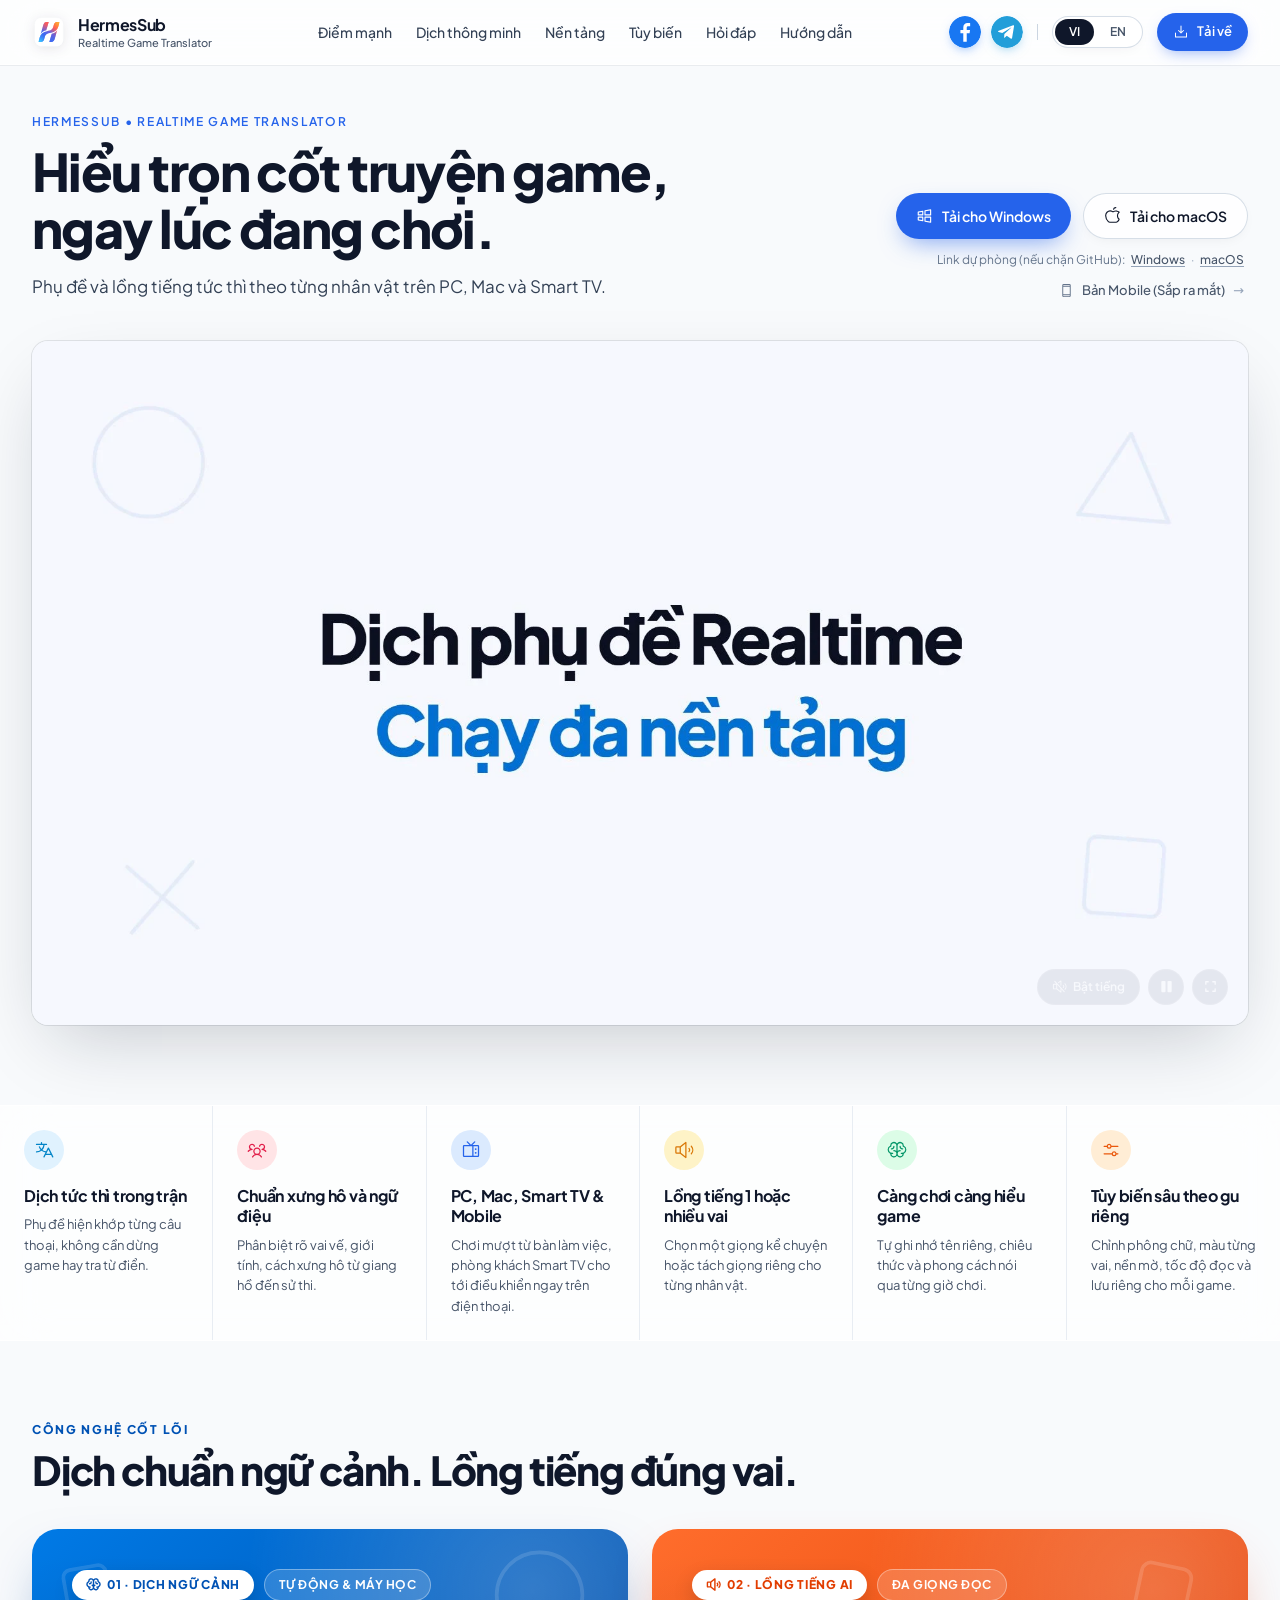
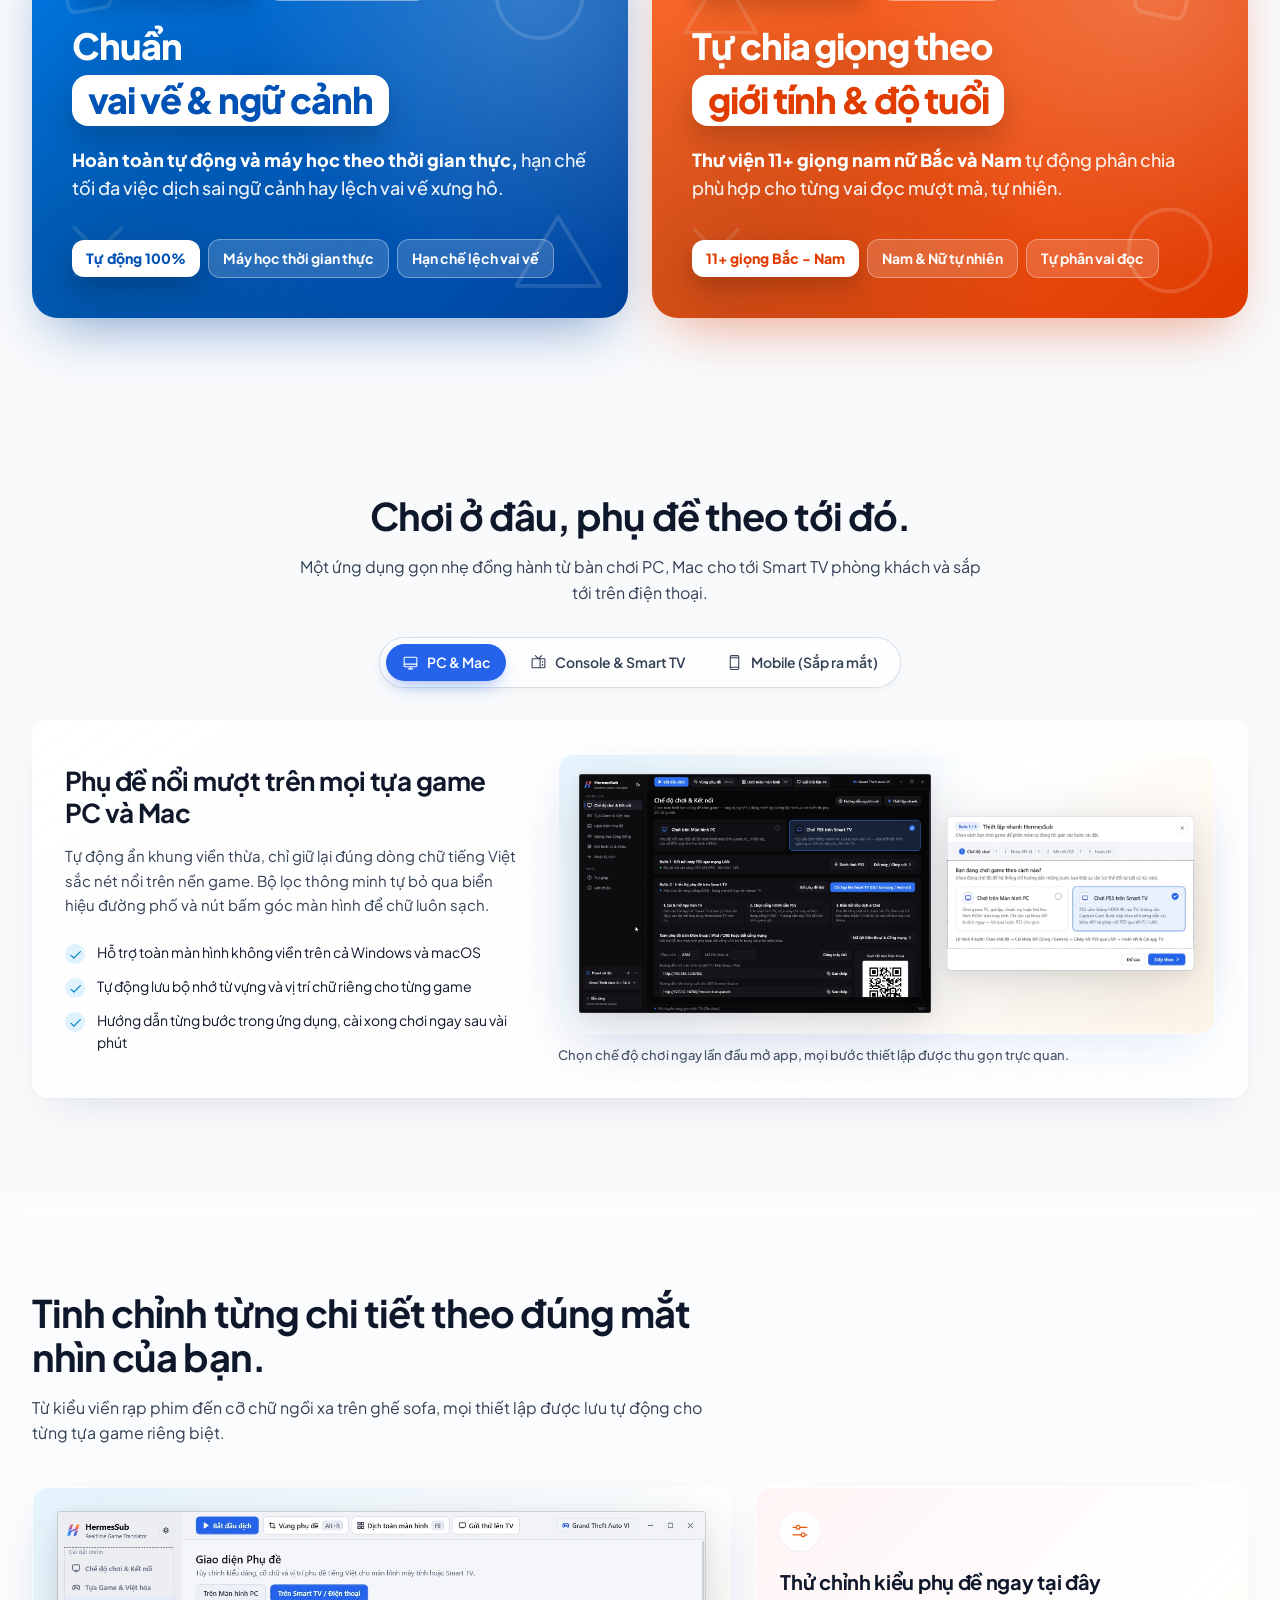
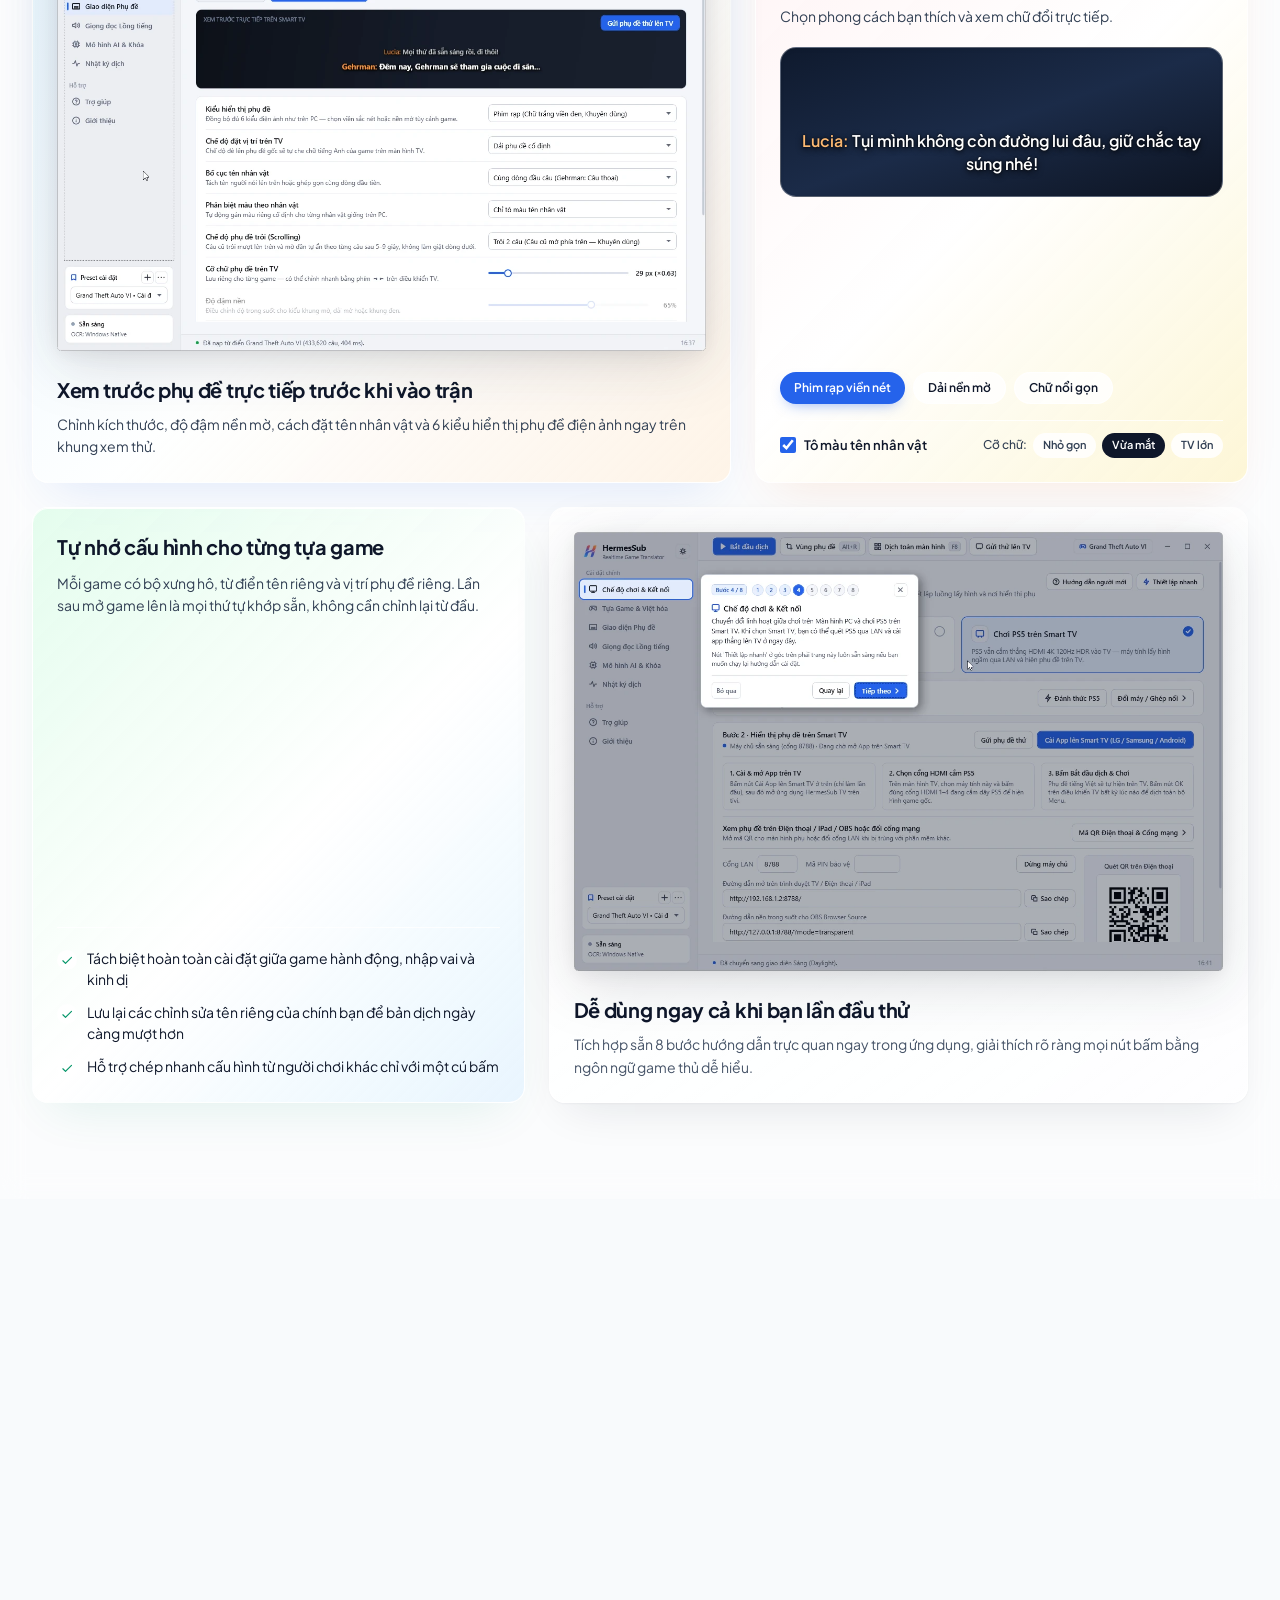
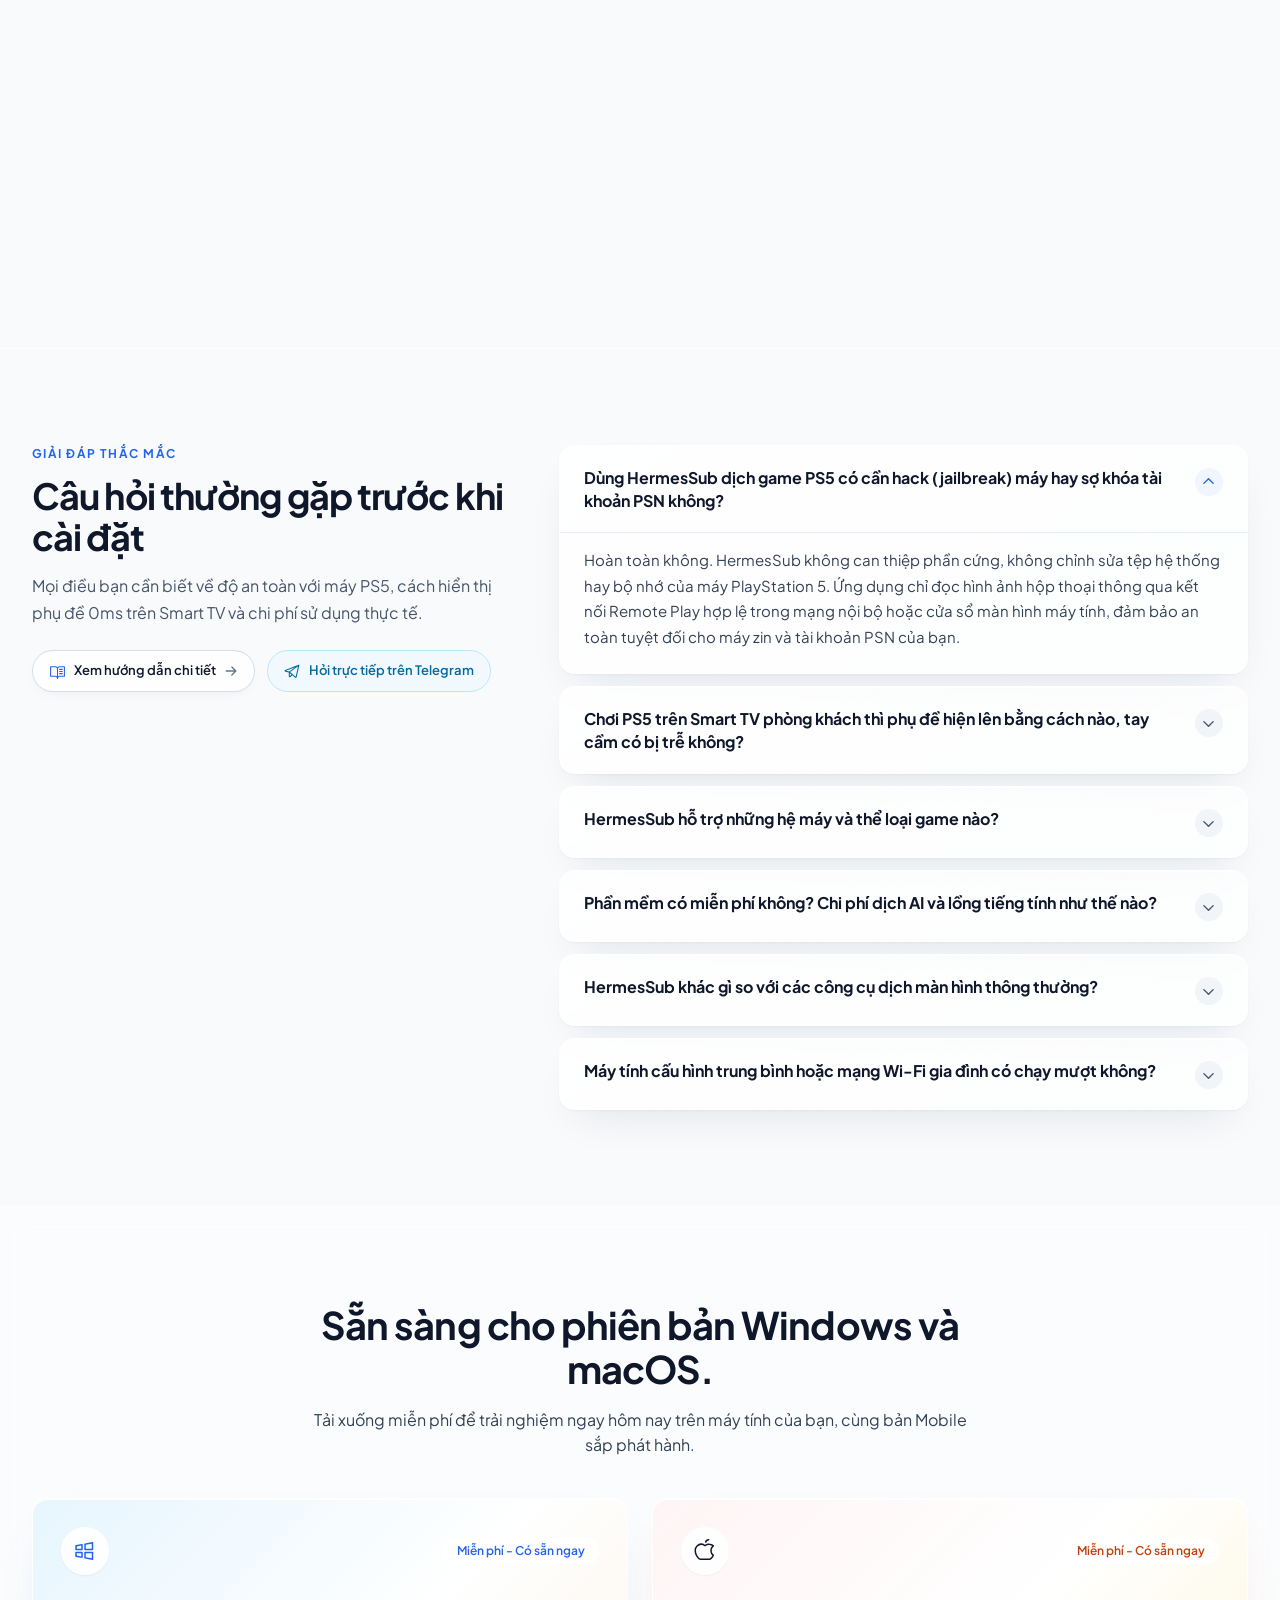
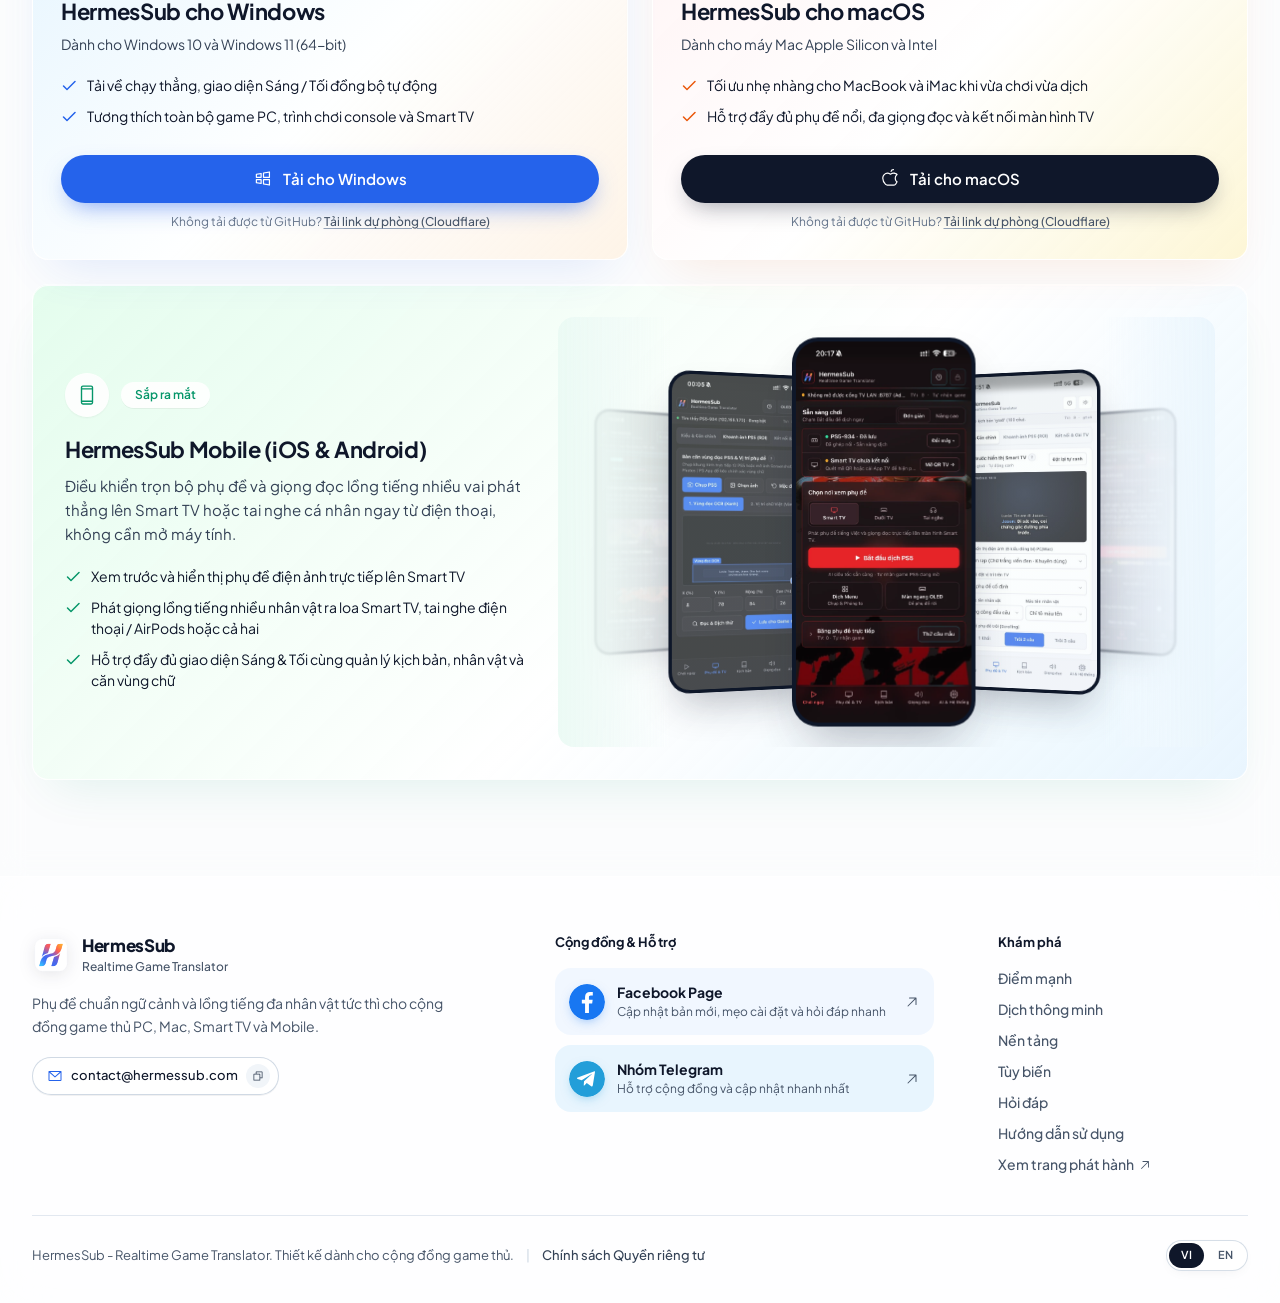
==== index.html @ ad9fbaac "style(ui): polish symmetric headline alignment and single-row pills on StoryVoiceSection" ====
<!doctype html>
<html lang="vi">
  <head>
    <meta charset="UTF-8" />
    <meta name="viewport" content="width=device-width, initial-scale=1.0" />
    <meta name="theme-color" content="#F6F8FC" />
    <link rel="icon" type="image/svg+xml" href="/images/hermessub-logo-light.svg" />
    <link rel="alternate icon" href="/favicon.ico" />
    <link rel="apple-touch-icon" href="/apple-touch-icon.png" />
    <!--seo-head-start-->
    <title>HermesSub: Phần mềm dịch game &amp; Việt hóa PS5, PC, TV tức thì</title>
    <meta name="description" content="Dịch phụ đề game thời gian thực chuẩn xưng hô nhân vật và lồng tiếng AI đa giọng đọc trên PC, Mac, PS5 (không cần hack) và Smart TV. Tải miễn phí." />
    <link rel="canonical" href="https://hermessub.com/" />
    <link rel="alternate" hreflang="vi" href="https://hermessub.com/" />
    <link rel="alternate" hreflang="en" href="https://hermessub.com/en/" />
    <link rel="alternate" hreflang="x-default" href="https://hermessub.com/en/" />
    <meta property="og:title" content="HermesSub - Dịch phụ đề &amp; lồng tiếng game thời gian thực" />
    <meta property="og:description" content="Hiểu trọn cốt truyện mọi tựa game ngay lúc đang chơi với phụ đề chuẩn ngữ cảnh và lồng tiếng đa nhân vật trên PC, Mac, PS5 và Smart TV." />
    <meta property="og:type" content="website" />
    <meta property="og:site_name" content="HermesSub" />
    <meta property="og:locale" content="vi_VN" />
    <meta property="og:locale:alternate" content="en_US" />
    <meta property="og:url" content="https://hermessub.com/" />
    <meta property="og:image" content="https://hermessub.com/images/app_icon_light.png" />
    <meta name="twitter:card" content="summary" />
    <meta name="twitter:title" content="HermesSub - Dịch phụ đề &amp; lồng tiếng game thời gian thực" />
    <meta name="twitter:description" content="Hiểu trọn cốt truyện mọi tựa game ngay lúc đang chơi với phụ đề chuẩn ngữ cảnh và lồng tiếng đa nhân vật trên PC, Mac, PS5 và Smart TV." />
    <meta name="twitter:image" content="https://hermessub.com/images/app_icon_light.png" />
    <script id="hermessub-jsonld" type="application/ld+json">{"@context":"https://schema.org","@graph":[{"@type":"Organization","@id":"https://hermessub.com/#organization","name":"HermesSub","url":"https://hermessub.com/","logo":{"@type":"ImageObject","url":"https://hermessub.com/images/app_icon_light.png","width":512,"height":512},"email":"contact@hermessub.com","sameAs":["https://github.com/HermesSub/hermessub.github.io","https://www.facebook.com/hermessub","https://t.me/hermessub_com"]},{"@type":"WebSite","@id":"https://hermessub.com/#website","url":"https://hermessub.com/","name":"HermesSub","alternateName":"HermesSub - Realtime Game Translator","inLanguage":["vi","en"],"publisher":{"@id":"https://hermessub.com/#organization"}},{"@type":"SoftwareApplication","@id":"https://hermessub.com/#software","name":"HermesSub","applicationCategory":"GameApplication","applicationSubCategory":"Real-Time Game Subtitle Translator & AI Voice Dubbing","operatingSystem":"Windows 10, Windows 11, macOS (Apple Silicon), Android TV, LG webOS, Samsung Tizen, iOS","softwareVersion":"1.0.4","inLanguage":"vi","url":"https://hermessub.com/","description":"Dịch phụ đề game thời gian thực chuẩn xưng hô nhân vật và lồng tiếng AI đa giọng đọc trên PC, Mac, PS5 (không cần hack) và Smart TV. Tải miễn phí.","downloadUrl":["https://github.com/HermesSub/hermessub.github.io/releases/download/v1.0.4/HermesSub-win-x64.zip","https://github.com/HermesSub/hermessub.github.io/releases/download/v1.0.4/HermesSub-osx-arm64.zip"],"screenshot":"https://hermessub.com/screenshots/subtitle-studio-light.webp","image":"https://hermessub.com/images/app_icon_light.png","offers":{"@type":"Offer","price":"0","priceCurrency":"USD"},"publisher":{"@id":"https://hermessub.com/#organization"}},{"@type":"VideoObject","@id":"https://hermessub.com/#promo-video","name":"HermesSub - Trình diễn dịch phụ đề và lồng tiếng game thời gian thực","description":"Xem HermesSub dịch phụ đề chuẩn xưng hô nhân vật và lồng tiếng trực tiếp ngay trong cảnh game trên PC, Mac, PS5 và Smart TV.","thumbnailUrl":["https://hermessub.com/videos/hermessub-promo-poster.webp"],"uploadDate":"2026-11-25T00:00:00+07:00","duration":"PT1M10S","contentUrl":"https://media.hermessub.com/Videos/hermessub-promo.mp4?v=2","embedUrl":"https://hermessub.com/","inLanguage":"vi","publisher":{"@id":"https://hermessub.com/#organization"}},{"@type":"FAQPage","@id":"https://hermessub.com/#faq","inLanguage":"vi","mainEntity":[{"@type":"Question","name":"Dùng HermesSub dịch game PS5 có cần hack (jailbreak) máy hay sợ khóa tài khoản PSN không?","acceptedAnswer":{"@type":"Answer","text":"Hoàn toàn không. HermesSub không can thiệp phần cứng, không chỉnh sửa tệp hệ thống hay bộ nhớ của máy PlayStation 5. Ứng dụng chỉ đọc hình ảnh hộp thoại thông qua kết nối Remote Play hợp lệ trong mạng nội bộ hoặc cửa sổ màn hình máy tính, đảm bảo an toàn tuyệt đối cho máy zin và tài khoản PSN của bạn."}},{"@type":"Question","name":"Chơi PS5 trên Smart TV phòng khách thì phụ đề hiện lên bằng cách nào, tay cầm có bị trễ không?","acceptedAnswer":{"@type":"Answer","text":"Tay cầm DualSense vẫn kết nối trực tiếp vào máy PS5 ở tài khoản PSN chính và xuất hình qua cáp HDMI gốc nên độ trễ điều khiển là 0ms. HermesSub chạy ngầm qua một tài khoản PSN phụ để đọc thoại, sau đó đẩy lớp phụ đề tiếng Việt sắc nét nổi trực tiếp lên Smart TV (hỗ trợ LG webOS, Samsung Tizen và Android TV)."}},{"@type":"Question","name":"HermesSub hỗ trợ những hệ máy và thể loại game nào?","acceptedAnswer":{"@type":"Answer","text":"Ứng dụng hoạt động trên PC Windows 10/11, macOS (Apple Silicon), máy chơi game cầm tay chạy Windows và PlayStation 5 (qua Remote Play, chiaki-ng hoặc Capture Card), xuất phụ đề ngay trên màn hình máy tính hoặc Smart TV. Bạn có thể dịch mọi tựa game cốt truyện, nhập vai, phiêu lưu tiếng Anh, Nhật, Trung, Hàn sang tiếng Việt theo thời gian thực."}},{"@type":"Question","name":"Phần mềm có miễn phí không? Chi phí dịch AI và lồng tiếng tính như thế nào?","acceptedAnswer":{"@type":"Answer","text":"Bạn tải và sử dụng HermesSub hoàn toàn miễn phí. Các gói từ điển cộng đồng có sẵn và giọng đọc ngoại tuyến chạy ngay trên máy không tốn bất kỳ chi phí nào. Khi cần dịch câu thoại mới trực tuyến, bạn có thể chọn Google Dịch miễn phí hoặc tự gắn API key cá nhân (Gemini, DeepSeek, Groq, OpenAI) với chi phí thực dùng rất thấp và tự chủ hoàn toàn."}},{"@type":"Question","name":"HermesSub khác gì so với các công cụ dịch màn hình thông thường?","acceptedAnswer":{"@type":"Answer","text":"Các công cụ OCR phổ thông dịch rời rạc từng câu khiến lời thoại loạn xưng hô (lúc tôi-bạn, lúc anh-em) và sai lệch thuật ngữ game. HermesSub ghi nhớ mạch truyện, tự động khóa đúng vai vế xưng hô giữa từng cặp nhân vật, tích lũy từ điển riêng theo tựa game và hỗ trợ lồng tiếng AI tách giọng riêng biệt cho từng nhân vật."}},{"@type":"Question","name":"Máy tính cấu hình trung bình hoặc mạng Wi-Fi gia đình có chạy mượt không?","acceptedAnswer":{"@type":"Answer","text":"HermesSub được tối ưu nhẹ tài nguyên để chạy song song mà không làm tụt FPS của game. Quá trình truyền hình ảnh nội bộ từ PS5 và đẩy phụ đề sang Smart TV diễn ra trực tiếp trong mạng Wi-Fi/LAN trong nhà, không vòng qua máy chủ trung gian nên phản hồi gần như tức thì."}}]}]}</script>
    <!--seo-head-end-->
    <script type="module" crossorigin src="/assets/index-DqMNCont.js"></script>
    <link rel="stylesheet" crossorigin href="/assets/index-CcNmAACl.css">
  </head>
  <body class="bg-[#F8FAFC] text-[#0F172A] antialiased selection:bg-[#2563EB]/15 selection:text-[#0F172A]">
    <div id="root"><link rel="preload" as="image" href="/images/hermessub-logo-light.svg"/><link rel="preload" as="image" href="/images/social-facebook.svg"/><link rel="preload" as="image" href="/images/social-telegram.svg"/><link rel="preload" as="image" href="/screenshots/theme-obsidian.webp"/><link rel="preload" as="image" href="/screenshots/mobile-play-akira.webp"/><link rel="preload" as="image" href="/screenshots/mobile-tv-subtitles.jpg"/><link rel="preload" as="image" href="/screenshots/mobile-scripts-gta6.webp"/><link rel="preload" as="image" href="/screenshots/mobile-tv-voice.jpg"/><link rel="preload" as="image" href="/screenshots/mobile-themes-cyberpunk.webp"/><link rel="preload" as="image" href="/screenshots/mobile-roi-dark.webp"/><div class="relative min-h-[100dvh] text-[#0F172A]"><div aria-hidden="true" class="pastel-ambient-canvas pointer-events-none fixed inset-0 -z-10"></div><header class="sticky top-0 z-40 border-b border-white/80 bg-white/75 shadow-[0_1px_0_rgba(15,23,42,0.06)] backdrop-blur-xl"><nav aria-label="Primary Navigation" class="mx-auto flex h-16 max-w-[1320px] items-center justify-between gap-2 px-4 sm:gap-4 md:px-8"><a href="#" class="flex shrink-0 items-center gap-2.5 rounded-2xl py-1 pr-1 transition-opacity hover:opacity-90 sm:gap-3 sm:pr-2"><img src="/images/hermessub-logo-light.svg" alt="HermesSub" width="32" height="32" class="h-8 w-8 shrink-0 object-contain drop-shadow-[0_2px_6px_rgba(15,23,42,0.1)] sm:h-[34px] sm:w-[34px]"/><div class="flex flex-col leading-none"><span class="text-[15px] font-bold tracking-[-0.02em] text-[#0F172A] sm:text-[16px]">HermesSub</span><span class="mt-1 hidden text-[11px] font-medium text-[#475569] sm:block">Realtime Game Translator</span></div></a><ul class="hidden items-center gap-5 xl:gap-6 lg:flex"><li><a href="#highlights" class="whitespace-nowrap text-[14px] font-medium text-[#334155] transition-colors hover:text-[#2563EB]">Điểm mạnh</a></li><li><a href="#intelligence" class="whitespace-nowrap text-[14px] font-medium text-[#334155] transition-colors hover:text-[#2563EB]">Dịch thông minh</a></li><li><a href="#platforms" class="whitespace-nowrap text-[14px] font-medium text-[#334155] transition-colors hover:text-[#2563EB]">Nền tảng</a></li><li><a href="#customize" class="whitespace-nowrap text-[14px] font-medium text-[#334155] transition-colors hover:text-[#2563EB]">Tùy biến</a></li><li><a href="#faq" class="whitespace-nowrap text-[14px] font-medium text-[#334155] transition-colors hover:text-[#2563EB]">Hỏi đáp</a></li><li><a href="/guides/" class="whitespace-nowrap text-[14px] transition-colors hover:text-[#2563EB] font-medium text-[#334155]">Hướng dẫn</a></li></ul><div class="flex shrink-0 items-center gap-3 sm:gap-3.5"><div class="flex items-center gap-2.5 sm:gap-2.5"><a href="https://www.facebook.com/hermessub" target="_blank" rel="noopener noreferrer" aria-label="Trang Facebook HermesSub" title="Facebook Page" class="inline-flex h-7 w-7 items-center justify-center rounded-full shadow-[0_4px_12px_-4px_rgba(24,119,242,0.55)] transition-transform hover:scale-108 active:scale-95 sm:h-8 sm:w-8"><img src="/images/social-facebook.svg" alt="Facebook" width="32" height="32" class="h-7 w-7 rounded-full sm:h-8 sm:w-8"/></a><a href="https://t.me/hermessub_com" target="_blank" rel="noopener noreferrer" aria-label="Cộng đồng Telegram HermesSub" title="Nhóm Telegram" class="inline-flex h-7 w-7 items-center justify-center rounded-full shadow-[0_4px_12px_-4px_rgba(34,158,217,0.55)] transition-transform hover:scale-108 active:scale-95 sm:h-8 sm:w-8"><img src="/images/social-telegram.svg" alt="Telegram" width="32" height="32" class="h-7 w-7 rounded-full sm:h-8 sm:w-8"/></a></div><span aria-hidden="true" class="hidden h-4 w-px bg-[#CBD5E1] sm:inline-block"></span><div role="group" aria-label="Language switcher" class="glass-pill flex items-center gap-0.5 rounded-full p-0.5"><a href="/" hrefLang="vi" aria-current="true" class="rounded-full px-3 py-1 text-[11px] font-semibold transition-colors sm:px-3.5 sm:text-[12px] bg-[#0F172A] text-[#FFFFFF]">VI</a><a href="/en/" hrefLang="en" class="rounded-full px-3 py-1 text-[11px] font-semibold transition-colors sm:px-3.5 sm:text-[12px] text-[#475569] hover:text-[#0F172A]">EN</a></div><a href="#download" class="hidden min-h-[38px] items-center gap-2 whitespace-nowrap rounded-full bg-[#2563EB] px-4 py-2 text-[13px] font-semibold text-[#FFFFFF] shadow-[0_6px_16px_-6px_rgba(37,99,235,0.55)] transition-all hover:bg-[#1D4ED8] active:scale-[0.98] sm:inline-flex"><svg xmlns="http://www.w3.org/2000/svg" width="16" height="16" fill="currentColor" viewBox="0 0 256 256" aria-hidden="true"><path d="M224,144v64a8,8,0,0,1-8,8H40a8,8,0,0,1-8-8V144a8,8,0,0,1,16,0v56H208V144a8,8,0,0,1,16,0Zm-101.66,5.66a8,8,0,0,0,11.32,0l40-40a8,8,0,0,0-11.32-11.32L136,124.69V32a8,8,0,0,0-16,0v92.69L93.66,98.34a8,8,0,0,0-11.32,11.32Z"></path></svg><span>Tải về</span></a><button type="button" aria-label="Mở menu điều hướng" aria-expanded="false" class="glass-pill inline-flex h-8 w-8 items-center justify-center rounded-full text-[#0F172A] transition-colors hover:bg-white sm:h-9 sm:w-9 lg:hidden"><svg xmlns="http://www.w3.org/2000/svg" width="17" height="17" fill="currentColor" viewBox="0 0 256 256" aria-hidden="true"><path d="M224,128a8,8,0,0,1-8,8H40a8,8,0,0,1,0-16H216A8,8,0,0,1,224,128ZM40,72H216a8,8,0,0,0,0-16H40a8,8,0,0,0,0,16ZM216,184H40a8,8,0,0,0,0,16H216a8,8,0,0,0,0-16Z"></path></svg></button></div></nav></header><main id="main-content"><section class="pt-8 pb-14 md:pt-12 md:pb-20"><div class="mx-auto max-w-[1320px] px-5 md:px-8"><div class="grid grid-cols-1 items-end gap-7 lg:grid-cols-12"><div class="lg:col-span-6 xl:col-span-7"><p class="text-[12px] font-semibold tracking-[0.14em] text-[#2563EB] uppercase">HERMESSUB • REALTIME GAME TRANSLATOR</p><h1 class="mt-3 text-[28px] leading-[1.1] font-extrabold tracking-[-0.03em] text-[#0F172A] sm:text-[40px] lg:text-[46px] xl:text-[52px]">Hiểu trọn cốt truyện game,<br/>ngay lúc đang chơi.</h1><p class="mt-4 max-w-[54ch] text-[15px] leading-[1.6] text-[#334155] sm:text-[17px]">Phụ đề và lồng tiếng tức thì theo từng nhân vật trên PC, Mac và Smart TV.</p></div><div class="flex flex-col items-start gap-3 lg:col-span-6 lg:items-end xl:col-span-5"><div class="flex w-full flex-col gap-3 sm:w-auto sm:flex-row sm:flex-nowrap sm:items-center lg:justify-end"><a href="https://github.com/HermesSub/hermessub.github.io/releases/download/v1.0.4/HermesSub-win-x64.zip" target="_blank" rel="noopener noreferrer" class="inline-flex min-h-[46px] items-center justify-center gap-2 whitespace-nowrap rounded-full bg-[#2563EB] px-5 py-2.5 text-[14px] font-semibold text-[#FFFFFF] shadow-[0_10px_24px_-8px_rgba(37,99,235,0.58)] transition-all hover:bg-[#1D4ED8] active:scale-[0.98]"><svg xmlns="http://www.w3.org/2000/svg" width="18" height="18" fill="currentColor" viewBox="0 0 256 256" aria-hidden="true"><path d="M208,136H128a8,8,0,0,0-8,8v57.45a8,8,0,0,0,6.57,7.88l80,14.54A7.61,7.61,0,0,0,208,224a8,8,0,0,0,8-8V144A8,8,0,0,0,208,136Zm-8,70.41-64-11.63V152h64ZM96,136H32a8,8,0,0,0-8,8v40a8,8,0,0,0,6.57,7.87l64,11.64a8.54,8.54,0,0,0,1.43.13,8,8,0,0,0,8-8V144A8,8,0,0,0,96,136Zm-8,50.05-48-8.73V152H88ZM213.13,33.86a8,8,0,0,0-6.56-1.73l-80,14.55A8,8,0,0,0,120,54.55V112a8,8,0,0,0,8,8h80a8,8,0,0,0,8-8V40A8,8,0,0,0,213.13,33.86ZM200,104H136V61.22l64-11.63ZM101.13,54.22a8,8,0,0,0-6.56-1.73l-64,11.64A8,8,0,0,0,24,72v40a8,8,0,0,0,8,8H96a8,8,0,0,0,8-8V60.36A8,8,0,0,0,101.13,54.22ZM88,104H40V78.68L88,70Z"></path></svg><span>Tải cho Windows</span></a><a href="https://github.com/HermesSub/hermessub.github.io/releases/download/v1.0.4/HermesSub-osx-arm64.zip" target="_blank" rel="noopener noreferrer" class="glass-pill inline-flex min-h-[46px] items-center justify-center gap-2 whitespace-nowrap rounded-full px-5 py-2.5 text-[14px] font-semibold text-[#0F172A] transition-all hover:bg-white active:scale-[0.98]"><svg xmlns="http://www.w3.org/2000/svg" width="18" height="18" fill="currentColor" viewBox="0 0 256 256" aria-hidden="true"><path d="M223.3,169.59a8.07,8.07,0,0,0-2.8-3.4C203.53,154.53,200,134.64,200,120c0-17.67,13.47-33.06,21.5-40.67a8,8,0,0,0,0-11.62C208.82,55.74,187.82,48,168,48a72.2,72.2,0,0,0-40,12.13,71.56,71.56,0,0,0-90.71,9.09A74.63,74.63,0,0,0,16,123.4a127.06,127.06,0,0,0,40.14,89.73A39.8,39.8,0,0,0,83.59,224h87.68a39.84,39.84,0,0,0,29.12-12.57,125,125,0,0,0,17.82-24.6C225.23,174,224.33,172,223.3,169.59Zm-34.63,30.94a23.76,23.76,0,0,1-17.4,7.47H83.59a23.82,23.82,0,0,1-16.44-6.51A111.14,111.14,0,0,1,32,123,58.5,58.5,0,0,1,48.65,80.47,54.81,54.81,0,0,1,88,64h.78A55.45,55.45,0,0,1,123,76.28a8,8,0,0,0,10,0A55.44,55.44,0,0,1,168,64a70.64,70.64,0,0,1,36,10.35c-13,14.52-20,30.47-20,45.65,0,23.77,7.64,42.73,22.18,55.3A105.82,105.82,0,0,1,188.67,200.53ZM128.23,30A40,40,0,0,1,167,0h1a8,8,0,0,1,0,16h-1a24,24,0,0,0-23.24,18,8,8,0,1,1-15.5-4Z"></path></svg><span>Tải cho macOS</span></a></div><p class="flex flex-wrap items-center gap-x-1.5 px-1 text-[12px] text-[#64748B] lg:justify-end"><span>Link dự phòng (nếu chặn GitHub):</span><a href="https://media.hermessub.com/Releases/v1.0.4/HermesSub-win-x64.zip" target="_blank" rel="noopener noreferrer" class="font-medium text-[#475569] underline decoration-[#94A3B8] underline-offset-2 transition-colors hover:text-[#2563EB] hover:decoration-[#2563EB]">Windows</a><span aria-hidden="true" class="text-[#94A3B8]">·</span><a href="https://media.hermessub.com/Releases/v1.0.4/HermesSub-osx-arm64.zip" target="_blank" rel="noopener noreferrer" class="font-medium text-[#475569] underline decoration-[#94A3B8] underline-offset-2 transition-colors hover:text-[#0F172A] hover:decoration-[#0F172A]">macOS</a></p><a href="#download" class="group inline-flex items-center gap-2 px-1 text-[13px] font-medium text-[#475569] transition-colors hover:text-[#2563EB]"><svg xmlns="http://www.w3.org/2000/svg" width="15" height="15" fill="currentColor" viewBox="0 0 256 256" class="text-[#64748B] transition-colors group-hover:text-[#2563EB]" aria-hidden="true"><path d="M176,16H80A24,24,0,0,0,56,40V216a24,24,0,0,0,24,24h96a24,24,0,0,0,24-24V40A24,24,0,0,0,176,16ZM72,64H184V192H72Zm8-32h96a8,8,0,0,1,8,8v8H72V40A8,8,0,0,1,80,32Zm96,192H80a8,8,0,0,1-8-8v-8H184v8A8,8,0,0,1,176,224Z"></path></svg><span>Bản Mobile (Sắp ra mắt)</span><span aria-hidden="true" class="text-[#94A3B8] transition-transform group-hover:translate-x-0.5 group-hover:text-[#2563EB]">→</span></a></div></div><div class="mt-8 aspect-video w-full md:mt-10"><div class="group relative h-full w-full overflow-hidden rounded-2xl bg-[#F6F8FC] shadow-[0_28px_72px_-20px_rgba(15,23,42,0.22)] ring-1 ring-[#0F172A]/10"><div class="relative flex h-full w-full items-center justify-center"><video poster="/videos/hermessub-promo-poster.webp" autoPlay="" loop="" muted="" playsInline="" preload="metadata" class="h-full w-full cursor-pointer bg-[#F6F8FC] object-cover"><source src="https://media.hermessub.com/Videos/hermessub-promo-av1.mp4" type="video/mp4; codecs=&quot;av01.0.08M.08, mp4a.40.2&quot;"/><source src="https://media.hermessub.com/Videos/hermessub-promo.mp4?v=2" type="video/mp4"/></video><div data-controls-visible="false" class="pointer-events-none absolute z-10 flex items-center transition-opacity duration-300 right-2 bottom-2 gap-1.5 sm:right-5 sm:bottom-5 sm:gap-2 opacity-30"><button type="button" aria-label="Bật tiếng" class="pointer-events-auto inline-flex h-7 w-7 sm:h-9 sm:w-auto items-center justify-center sm:gap-1.5 rounded-full border sm:px-3.5 text-[12px] font-semibold transition-all duration-300 active:scale-95 border-white/15 bg-[#0F172A]/24 text-[#FFFFFF]/90 backdrop-blur-[3px] hover:bg-[#0F172A]/72"><svg xmlns="http://www.w3.org/2000/svg" width="14" height="14" fill="currentColor" viewBox="0 0 256 256" class="sm:h-[15px] sm:w-[15px]" aria-hidden="true"><path d="M53.92,34.62A8,8,0,1,0,42.08,45.38L73.55,80H32A16,16,0,0,0,16,96v64a16,16,0,0,0,16,16H77.25l69.84,54.31A8,8,0,0,0,160,224V175.09l42.08,46.29a8,8,0,1,0,11.84-10.76ZM32,96H72v64H32ZM144,207.64,88,164.09V95.89l56,61.6Zm42-63.77a24,24,0,0,0,0-31.72,8,8,0,1,1,12-10.57,40,40,0,0,1,0,52.88,8,8,0,0,1-12-10.59Zm-80.16-76a8,8,0,0,1,1.4-11.23l39.85-31A8,8,0,0,1,160,32v74.83a8,8,0,0,1-16,0V48.36l-26.94,21A8,8,0,0,1,105.84,67.91ZM248,128a79.9,79.9,0,0,1-20.37,53.34,8,8,0,0,1-11.92-10.67,64,64,0,0,0,0-85.33,8,8,0,1,1,11.92-10.67A79.83,79.83,0,0,1,248,128Z"></path></svg><span class="hidden sm:inline">Bật tiếng</span></button><button type="button" aria-label="Tạm dừng" class="pointer-events-auto inline-flex h-7 w-7 sm:h-9 sm:w-9 items-center justify-center rounded-full border transition-all duration-300 active:scale-95 border-white/15 bg-[#0F172A]/24 text-[#FFFFFF]/90 backdrop-blur-[3px] hover:bg-[#0F172A]/72"><svg xmlns="http://www.w3.org/2000/svg" width="13" height="13" fill="currentColor" viewBox="0 0 256 256" class="sm:h-[15px] sm:w-[15px]" aria-hidden="true"><path d="M216,48V208a16,16,0,0,1-16,16H160a16,16,0,0,1-16-16V48a16,16,0,0,1,16-16h40A16,16,0,0,1,216,48ZM96,32H56A16,16,0,0,0,40,48V208a16,16,0,0,0,16,16H96a16,16,0,0,0,16-16V48A16,16,0,0,0,96,32Z"></path></svg></button><button type="button" aria-label="Toàn màn hình" class="pointer-events-auto inline-flex h-7 w-7 sm:h-9 sm:w-9 items-center justify-center rounded-full border transition-all duration-300 active:scale-95 border-white/15 bg-[#0F172A]/24 text-[#FFFFFF]/90 backdrop-blur-[3px] hover:bg-[#0F172A]/72"><svg xmlns="http://www.w3.org/2000/svg" width="14" height="14" fill="currentColor" viewBox="0 0 256 256" class="sm:h-[15px] sm:w-[15px]" aria-hidden="true"><path d="M220,48V88a12,12,0,0,1-24,0V60H168a12,12,0,0,1,0-24h40A12,12,0,0,1,220,48ZM88,196H60V168a12,12,0,0,0-24,0v40a12,12,0,0,0,12,12H88a12,12,0,0,0,0-24Zm120-40a12,12,0,0,0-12,12v28H168a12,12,0,0,0,0,24h40a12,12,0,0,0,12-12V168A12,12,0,0,0,208,156ZM88,36H48A12,12,0,0,0,36,48V88a12,12,0,0,0,24,0V60H88a12,12,0,0,0,0-24Z"></path></svg></button></div></div></div></div></div></section><section id="highlights" class="scroll-mt-20 border-y border-white/85 bg-white/70 backdrop-blur-xl"><div class="mx-auto max-w-[1320px]"><div class="grid grid-cols-1 divide-y divide-[#E2E8F0]/80 sm:grid-cols-2 sm:divide-x lg:grid-cols-6 lg:divide-y-0"><div class="p-5 transition-colors duration-200 md:p-6 hover:bg-[#E0F2FE]/35"><div class="inline-flex h-10 w-10 items-center justify-center rounded-full bg-[#E0F2FE] text-[#0284C7]"><svg xmlns="http://www.w3.org/2000/svg" width="20" height="20" fill="currentColor" viewBox="0 0 256 256" aria-hidden="true"><path d="M247.15,212.42l-56-112a8,8,0,0,0-14.31,0l-21.71,43.43A88,88,0,0,1,108,126.93,103.65,103.65,0,0,0,135.69,64H160a8,8,0,0,0,0-16H104V32a8,8,0,0,0-16,0V48H32a8,8,0,0,0,0,16h87.63A87.76,87.76,0,0,1,96,116.35a87.74,87.74,0,0,1-19-31,8,8,0,1,0-15.08,5.34A103.63,103.63,0,0,0,84,127a87.55,87.55,0,0,1-52,17,8,8,0,0,0,0,16,103.46,103.46,0,0,0,64-22.08,104.18,104.18,0,0,0,51.44,21.31l-26.6,53.19a8,8,0,0,0,14.31,7.16L148.94,192h70.11l13.79,27.58A8,8,0,0,0,240,224a8,8,0,0,0,7.15-11.58ZM156.94,176,184,121.89,211.05,176Z"></path></svg></div><h2 class="mt-4 text-[16px] leading-[1.3] font-bold tracking-[-0.015em] text-[#0F172A]">Dịch tức thì trong trận</h2><p class="mt-2 text-[13px] leading-[1.55] text-[#475569]">Phụ đề hiện khớp từng câu thoại, không cần dừng game hay tra từ điển.</p></div><div class="p-5 transition-colors duration-200 md:p-6 hover:bg-[#FFE4E6]/35"><div class="inline-flex h-10 w-10 items-center justify-center rounded-full bg-[#FFE4E6] text-[#E11D48]"><svg xmlns="http://www.w3.org/2000/svg" width="20" height="20" fill="currentColor" viewBox="0 0 256 256" aria-hidden="true"><path d="M244.8,150.4a8,8,0,0,1-11.2-1.6A51.6,51.6,0,0,0,192,128a8,8,0,0,1-7.37-4.89,8,8,0,0,1,0-6.22A8,8,0,0,1,192,112a24,24,0,1,0-23.24-30,8,8,0,1,1-15.5-4A40,40,0,1,1,219,117.51a67.94,67.94,0,0,1,27.43,21.68A8,8,0,0,1,244.8,150.4ZM190.92,212a8,8,0,1,1-13.84,8,57,57,0,0,0-98.16,0,8,8,0,1,1-13.84-8,72.06,72.06,0,0,1,33.74-29.92,48,48,0,1,1,58.36,0A72.06,72.06,0,0,1,190.92,212ZM128,176a32,32,0,1,0-32-32A32,32,0,0,0,128,176ZM72,120a8,8,0,0,0-8-8A24,24,0,1,1,87.24,82a8,8,0,1,0,15.5-4A40,40,0,1,0,37,117.51,67.94,67.94,0,0,0,9.6,139.19a8,8,0,1,0,12.8,9.61A51.6,51.6,0,0,1,64,128,8,8,0,0,0,72,120Z"></path></svg></div><h2 class="mt-4 text-[16px] leading-[1.3] font-bold tracking-[-0.015em] text-[#0F172A]">Chuẩn xưng hô và ngữ điệu</h2><p class="mt-2 text-[13px] leading-[1.55] text-[#475569]">Phân biệt rõ vai vế, giới tính, cách xưng hô từ giang hồ đến sử thi.</p></div><div class="p-5 transition-colors duration-200 md:p-6 hover:bg-[#DBEAFE]/35"><div class="inline-flex h-10 w-10 items-center justify-center rounded-full bg-[#DBEAFE] text-[#2563EB]"><svg xmlns="http://www.w3.org/2000/svg" width="20" height="20" fill="currentColor" viewBox="0 0 256 256" aria-hidden="true"><path d="M216,64H147.31l34.35-34.34a8,8,0,1,0-11.32-11.32L128,60.69,85.66,18.34A8,8,0,0,0,74.34,29.66L108.69,64H40A16,16,0,0,0,24,80V200a16,16,0,0,0,16,16H216a16,16,0,0,0,16-16V80A16,16,0,0,0,216,64ZM40,80H144V200H40ZM216,200H160V80h56V200Zm-16-84a12,12,0,1,1-12-12A12,12,0,0,1,200,116Zm0,48a12,12,0,1,1-12-12A12,12,0,0,1,200,164Z"></path></svg></div><h2 class="mt-4 text-[16px] leading-[1.3] font-bold tracking-[-0.015em] text-[#0F172A]">PC, Mac, Smart TV &amp; Mobile</h2><p class="mt-2 text-[13px] leading-[1.55] text-[#475569]">Chơi mượt từ bàn làm việc, phòng khách Smart TV cho tới điều khiển ngay trên điện thoại.</p></div><div class="p-5 transition-colors duration-200 md:p-6 hover:bg-[#FEF3C7]/40"><div class="inline-flex h-10 w-10 items-center justify-center rounded-full bg-[#FEF3C7] text-[#D97706]"><svg xmlns="http://www.w3.org/2000/svg" width="20" height="20" fill="currentColor" viewBox="0 0 256 256" aria-hidden="true"><path d="M155.51,24.81a8,8,0,0,0-8.42.88L77.25,80H32A16,16,0,0,0,16,96v64a16,16,0,0,0,16,16H77.25l69.84,54.31A8,8,0,0,0,160,224V32A8,8,0,0,0,155.51,24.81ZM32,96H72v64H32ZM144,207.64,88,164.09V91.91l56-43.55Zm54-106.08a40,40,0,0,1,0,52.88,8,8,0,0,1-12-10.58,24,24,0,0,0,0-31.72,8,8,0,0,1,12-10.58ZM248,128a79.9,79.9,0,0,1-20.37,53.34,8,8,0,0,1-11.92-10.67,64,64,0,0,0,0-85.33,8,8,0,1,1,11.92-10.67A79.83,79.83,0,0,1,248,128Z"></path></svg></div><h2 class="mt-4 text-[16px] leading-[1.3] font-bold tracking-[-0.015em] text-[#0F172A]">Lồng tiếng 1 hoặc nhiều vai</h2><p class="mt-2 text-[13px] leading-[1.55] text-[#475569]">Chọn một giọng kể chuyện hoặc tách giọng riêng cho từng nhân vật.</p></div><div class="p-5 transition-colors duration-200 md:p-6 hover:bg-[#DCFCE7]/35"><div class="inline-flex h-10 w-10 items-center justify-center rounded-full bg-[#DCFCE7] text-[#059669]"><svg xmlns="http://www.w3.org/2000/svg" width="20" height="20" fill="currentColor" viewBox="0 0 256 256" aria-hidden="true"><path d="M248,124a56.11,56.11,0,0,0-32-50.61V72a48,48,0,0,0-88-26.49A48,48,0,0,0,40,72v1.39a56,56,0,0,0,0,101.2V176a48,48,0,0,0,88,26.49A48,48,0,0,0,216,176v-1.41A56.09,56.09,0,0,0,248,124ZM88,208a32,32,0,0,1-31.81-28.56A55.87,55.87,0,0,0,64,180h8a8,8,0,0,0,0-16H64A40,40,0,0,1,50.67,86.27,8,8,0,0,0,56,78.73V72a32,32,0,0,1,64,0v68.26A47.8,47.8,0,0,0,88,128a8,8,0,0,0,0,16,32,32,0,0,1,0,64Zm104-44h-8a8,8,0,0,0,0,16h8a55.87,55.87,0,0,0,7.81-.56A32,32,0,1,1,168,144a8,8,0,0,0,0-16,47.8,47.8,0,0,0-32,12.26V72a32,32,0,0,1,64,0v6.73a8,8,0,0,0,5.33,7.54A40,40,0,0,1,192,164Zm16-52a8,8,0,0,1-8,8h-4a36,36,0,0,1-36-36V80a8,8,0,0,1,16,0v4a20,20,0,0,0,20,20h4A8,8,0,0,1,208,112ZM60,120H56a8,8,0,0,1,0-16h4A20,20,0,0,0,80,84V80a8,8,0,0,1,16,0v4A36,36,0,0,1,60,120Z"></path></svg></div><h2 class="mt-4 text-[16px] leading-[1.3] font-bold tracking-[-0.015em] text-[#0F172A]">Càng chơi càng hiểu game</h2><p class="mt-2 text-[13px] leading-[1.55] text-[#475569]">Tự ghi nhớ tên riêng, chiêu thức và phong cách nói qua từng giờ chơi.</p></div><div class="p-5 transition-colors duration-200 md:p-6 hover:bg-[#FFEDD5]/40"><div class="inline-flex h-10 w-10 items-center justify-center rounded-full bg-[#FFEDD5] text-[#EA580C]"><svg xmlns="http://www.w3.org/2000/svg" width="20" height="20" fill="currentColor" viewBox="0 0 256 256" aria-hidden="true"><path d="M40,88H73a32,32,0,0,0,62,0h81a8,8,0,0,0,0-16H135a32,32,0,0,0-62,0H40a8,8,0,0,0,0,16Zm64-24A16,16,0,1,1,88,80,16,16,0,0,1,104,64ZM216,168H199a32,32,0,0,0-62,0H40a8,8,0,0,0,0,16h97a32,32,0,0,0,62,0h17a8,8,0,0,0,0-16Zm-48,24a16,16,0,1,1,16-16A16,16,0,0,1,168,192Z"></path></svg></div><h2 class="mt-4 text-[16px] leading-[1.3] font-bold tracking-[-0.015em] text-[#0F172A]">Tùy biến sâu theo gu riêng</h2><p class="mt-2 text-[13px] leading-[1.55] text-[#475569]">Chỉnh phông chữ, màu từng vai, nền mờ, tốc độ đọc và lưu riêng cho mỗi game.</p></div></div></div></section><section id="intelligence" class="scroll-mt-20 py-14 md:py-20"><div class="mx-auto max-w-[1320px] px-4 sm:px-5 md:px-8"><div class="" style="opacity:0;transform:translateY(18px)"><div class="max-w-[980px]"><p class="text-[12px] font-extrabold tracking-[0.14em] text-[#0052B4] uppercase">CÔNG NGHỆ CỐT LÕI</p><h2 class="mt-2 text-[28px] leading-[1.15] font-extrabold tracking-[-0.03em] text-[#0F172A] sm:text-[36px] md:text-[40px]">Dịch chuẩn ngữ cảnh. Lồng tiếng đúng vai.</h2></div></div><div class="mt-7 grid grid-cols-1 gap-5 md:mt-9 lg:grid-cols-2 lg:gap-6"><div class="h-full" style="opacity:0;transform:translateY(18px)"><article style="background:linear-gradient(135deg, #007AE6 0%, #00439C 100%);box-shadow:0 24px 56px -20px rgba(0, 67, 156, 0.52)" class="relative flex h-full flex-col justify-between overflow-hidden rounded-[26px] p-6 text-[#FFFFFF] sm:p-8 md:p-10"><svg aria-hidden="true" viewBox="0 0 640 420" fill="none" class="pointer-events-none absolute inset-0 h-full w-full opacity-[0.13]" preserveAspectRatio="xMidYMid slice"><circle cx="545" cy="72" r="46" stroke="#FFFFFF" stroke-width="4"></circle><polygon points="565,310 610,384 520,384" stroke="#FFFFFF" stroke-width="4" stroke-linejoin="round"></polygon><g stroke="#FFFFFF" stroke-width="4" stroke-linecap="round"><line x1="46" y1="322" x2="96" y2="372"></line><line x1="96" y1="322" x2="46" y2="372"></line></g><rect x="36" y="42" width="46" height="46" rx="8" transform="rotate(-10 59 65)" stroke="#FFFFFF" stroke-width="4"></rect></svg><div aria-hidden="true" style="background:radial-gradient(circle at 84% 16%, rgba(255,255,255,0.20) 0%, rgba(255,255,255,0) 48%), radial-gradient(circle at 12% 90%, rgba(0,0,0,0.16) 0%, rgba(0,0,0,0) 52%)" class="pointer-events-none absolute inset-0"></div><div class="relative z-10"><div class="flex flex-wrap items-center gap-2.5"><span style="color:#0052B4" class="inline-flex items-center gap-1.5 rounded-full bg-[#FFFFFF] px-3.5 py-1.5 text-[12px] font-extrabold tracking-[0.06em] uppercase shadow-[0_8px_20px_rgba(0,0,0,0.16)]"><svg xmlns="http://www.w3.org/2000/svg" width="15" height="15" fill="currentColor" viewBox="0 0 256 256" aria-hidden="true"><path d="M252,124a60.14,60.14,0,0,0-32-53.08,52,52,0,0,0-92-32.11A52,52,0,0,0,36,70.92a60,60,0,0,0,0,106.14,52,52,0,0,0,92,32.13,52,52,0,0,0,92-32.13A60.05,60.05,0,0,0,252,124ZM88,204a28,28,0,0,1-26.85-20.07c1,0,1.89.07,2.85.07h8a12,12,0,0,0,0-24H64A36,36,0,0,1,52,90.05a12,12,0,0,0,8-11.32V72a28,28,0,0,1,56,0v60.18a51.61,51.61,0,0,0-7.2-3.85,12,12,0,1,0-9.6,22A28,28,0,0,1,88,204Zm104-44h-8a12,12,0,0,0,0,24h8c1,0,1.9,0,2.85-.07a28,28,0,1,1-38-33.61,12,12,0,1,0-9.6-22,51.61,51.61,0,0,0-7.2,3.85V72a28,28,0,0,1,56,0v6.73a12,12,0,0,0,8,11.32,36,36,0,0,1-12,70Zm16-44a12,12,0,0,1-12,12,40,40,0,0,1-40-40V84a12,12,0,0,1,24,0v4a16,16,0,0,0,16,16A12,12,0,0,1,208,116ZM100,88a40,40,0,0,1-40,40,12,12,0,0,1,0-24A16,16,0,0,0,76,88V84a12,12,0,0,1,24,0Z"></path></svg><span>01 · DỊCH NGỮ CẢNH</span></span><span class="inline-flex items-center rounded-full border border-white/35 bg-white/16 px-3.5 py-1.5 text-[12px] font-bold tracking-[0.04em] text-[#FFFFFF] uppercase">TỰ ĐỘNG &amp; MÁY HỌC</span></div><h3 class="mt-6 text-[28px] leading-[1.18] font-extrabold tracking-[-0.03em] text-[#FFFFFF] [text-shadow:0_6px_22px_rgba(0,0,0,0.14)] sm:text-[34px] md:text-[36px]"><span class="block">Chuẩn</span><span style="color:#0052B4" class="mt-2 inline-block rounded-2xl bg-[#FFFFFF] px-4 py-1 text-shadow-none shadow-[0_12px_28px_rgba(0,0,0,0.18)]">vai vế &amp; ngữ cảnh</span></h3><p class="mt-5 max-w-[44ch] text-[16px] leading-[1.6] font-medium text-white/92 sm:text-[18px]"><strong class="font-extrabold text-[#FFFFFF]">Hoàn toàn tự động và máy học theo thời gian thực,</strong> <!-- -->hạn chế tối đa việc dịch sai ngữ cảnh hay lệch vai vế xưng hô.</p></div><ul class="relative z-10 mt-7 flex flex-wrap items-center gap-2 pt-2"><li style="color:#0052B4" class="rounded-xl bg-[#FFFFFF] px-3.5 py-2 text-[13px] font-extrabold shadow-[0_10px_24px_rgba(0,0,0,0.18)] sm:text-[14px]">Tự động 100%</li><li class="rounded-xl border border-white/35 bg-white/16 px-3.5 py-2 text-[13px] font-bold text-[#FFFFFF] sm:text-[14px]">Máy học thời gian thực</li><li class="rounded-xl border border-white/35 bg-white/16 px-3.5 py-2 text-[13px] font-bold text-[#FFFFFF] sm:text-[14px]">Hạn chế lệch vai vế</li></ul></article></div><div class="h-full" style="opacity:0;transform:translateY(18px)"><article style="background:linear-gradient(135deg, #FF6D2C 0%, #DF3A00 100%);box-shadow:0 24px 56px -20px rgba(223, 58, 0, 0.48)" class="relative flex h-full flex-col justify-between overflow-hidden rounded-[26px] p-6 text-[#FFFFFF] sm:p-8 md:p-10"><svg aria-hidden="true" viewBox="0 0 640 420" fill="none" class="pointer-events-none absolute inset-0 h-full w-full opacity-[0.14]" preserveAspectRatio="xMidYMid slice"><rect x="522" y="40" width="54" height="54" rx="10" transform="rotate(12 549 67)" stroke="#FFFFFF" stroke-width="4"></rect><circle cx="556" cy="346" r="44" stroke="#FFFFFF" stroke-width="4"></circle><polygon points="74,48 112,112 36,112" stroke="#FFFFFF" stroke-width="4" stroke-linejoin="round"></polygon><g stroke="#FFFFFF" stroke-width="4" stroke-linecap="round"><line x1="46" y1="324" x2="92" y2="370"></line><line x1="92" y1="324" x2="46" y2="370"></line></g></svg><div aria-hidden="true" style="background:radial-gradient(circle at 84% 16%, rgba(255,255,255,0.20) 0%, rgba(255,255,255,0) 48%), radial-gradient(circle at 12% 90%, rgba(0,0,0,0.16) 0%, rgba(0,0,0,0) 52%)" class="pointer-events-none absolute inset-0"></div><div class="relative z-10"><div class="flex flex-wrap items-center gap-2.5"><span style="color:#E23D00" class="inline-flex items-center gap-1.5 rounded-full bg-[#FFFFFF] px-3.5 py-1.5 text-[12px] font-extrabold tracking-[0.06em] uppercase shadow-[0_8px_20px_rgba(0,0,0,0.16)]"><svg xmlns="http://www.w3.org/2000/svg" width="15" height="15" fill="currentColor" viewBox="0 0 256 256" aria-hidden="true"><path d="M157.27,21.22a12,12,0,0,0-12.64,1.31L75.88,76H32A20,20,0,0,0,12,96v64a20,20,0,0,0,20,20H75.88l68.75,53.47A12,12,0,0,0,164,224V32A12,12,0,0,0,157.27,21.22ZM36,100H68v56H36Zm104,99.46L92,162.13V93.87l48-37.33ZM212,128a44,44,0,0,1-11,29.11,12,12,0,1,1-18-15.88,20,20,0,0,0,0-26.43,12,12,0,0,1,18-15.86A43.94,43.94,0,0,1,212,128Zm40,0a83.87,83.87,0,0,1-21.39,56,12,12,0,0,1-17.89-16,60,60,0,0,0,0-80,12,12,0,1,1,17.88-16A83.87,83.87,0,0,1,252,128Z"></path></svg><span>02 · LỒNG TIẾNG AI</span></span><span class="inline-flex items-center rounded-full border border-white/35 bg-white/16 px-3.5 py-1.5 text-[12px] font-bold tracking-[0.04em] text-[#FFFFFF] uppercase">ĐA GIỌNG ĐỌC</span></div><h3 class="mt-6 text-[28px] leading-[1.18] font-extrabold tracking-[-0.03em] text-[#FFFFFF] [text-shadow:0_6px_22px_rgba(0,0,0,0.14)] sm:text-[34px] md:text-[36px]"><span class="block">Tự chia giọng theo</span><span style="color:#E23D00" class="mt-2 inline-block rounded-2xl bg-[#FFFFFF] px-4 py-1 text-shadow-none shadow-[0_12px_28px_rgba(0,0,0,0.18)]">giới tính &amp; độ tuổi</span></h3><p class="mt-5 max-w-[44ch] text-[16px] leading-[1.6] font-medium text-white/92 sm:text-[18px]"><strong class="font-extrabold text-[#FFFFFF]">Thư viện 11+ giọng nam nữ Bắc và Nam</strong> <!-- -->tự động phân chia phù hợp cho từng vai đọc mượt mà, tự nhiên.</p></div><ul class="relative z-10 mt-7 flex flex-wrap items-center gap-2 pt-2"><li style="color:#E23D00" class="rounded-xl bg-[#FFFFFF] px-3.5 py-2 text-[13px] font-extrabold shadow-[0_10px_24px_rgba(0,0,0,0.18)] sm:text-[14px]">11+ giọng Bắc - Nam</li><li class="rounded-xl border border-white/35 bg-white/16 px-3.5 py-2 text-[13px] font-bold text-[#FFFFFF] sm:text-[14px]">Nam &amp; Nữ tự nhiên</li><li class="rounded-xl border border-white/35 bg-white/16 px-3.5 py-2 text-[13px] font-bold text-[#FFFFFF] sm:text-[14px]">Tự phân vai đọc</li></ul></article></div></div></div></section><section id="platforms" class="scroll-mt-20 py-16 md:py-24"><div class="mx-auto max-w-[1320px] px-5 md:px-8"><div class="" style="opacity:0;transform:translateY(18px)"><div class="mx-auto max-w-[700px] text-center"><h2 class="text-[28px] leading-[1.15] font-bold tracking-[-0.025em] text-[#0F172A] md:text-[38px]">Chơi ở đâu, phụ đề theo tới đó.</h2><p class="mt-4 text-[16px] leading-[1.6] text-[#334155]">Một ứng dụng gọn nhẹ đồng hành từ bàn chơi PC, Mac cho tới Smart TV phòng khách và sắp tới trên điện thoại.</p></div></div><div class="mt-8 flex justify-center"><div class="glass-pill inline-flex flex-wrap justify-center gap-2 rounded-full p-1.5"><button type="button" class="inline-flex items-center gap-2 rounded-full px-4 py-2 text-[14px] font-semibold whitespace-nowrap transition-all bg-[#2563EB] text-[#FFFFFF] shadow-[0_8px_18px_-6px_rgba(37,99,235,0.5)]"><svg xmlns="http://www.w3.org/2000/svg" width="17" height="17" fill="currentColor" viewBox="0 0 256 256" aria-hidden="true"><path d="M208,40H48A24,24,0,0,0,24,64V176a24,24,0,0,0,24,24h72v16H96a8,8,0,0,0,0,16h64a8,8,0,0,0,0-16H136V200h72a24,24,0,0,0,24-24V64A24,24,0,0,0,208,40ZM48,56H208a8,8,0,0,1,8,8v80H40V64A8,8,0,0,1,48,56ZM208,184H48a8,8,0,0,1-8-8V160H216v16A8,8,0,0,1,208,184Z"></path></svg><span>PC &amp; Mac</span></button><button type="button" class="inline-flex items-center gap-2 rounded-full px-4 py-2 text-[14px] font-semibold whitespace-nowrap transition-all text-[#334155] hover:bg-white/80 hover:text-[#0F172A]"><svg xmlns="http://www.w3.org/2000/svg" width="17" height="17" fill="currentColor" viewBox="0 0 256 256" aria-hidden="true"><path d="M216,64H147.31l34.35-34.34a8,8,0,1,0-11.32-11.32L128,60.69,85.66,18.34A8,8,0,0,0,74.34,29.66L108.69,64H40A16,16,0,0,0,24,80V200a16,16,0,0,0,16,16H216a16,16,0,0,0,16-16V80A16,16,0,0,0,216,64ZM40,80H144V200H40ZM216,200H160V80h56V200Zm-16-84a12,12,0,1,1-12-12A12,12,0,0,1,200,116Zm0,48a12,12,0,1,1-12-12A12,12,0,0,1,200,164Z"></path></svg><span>Console &amp; Smart TV</span></button><button type="button" class="inline-flex items-center gap-2 rounded-full px-4 py-2 text-[14px] font-semibold whitespace-nowrap transition-all text-[#334155] hover:bg-white/80 hover:text-[#0F172A]"><svg xmlns="http://www.w3.org/2000/svg" width="17" height="17" fill="currentColor" viewBox="0 0 256 256" aria-hidden="true"><path d="M176,16H80A24,24,0,0,0,56,40V216a24,24,0,0,0,24,24h96a24,24,0,0,0,24-24V40A24,24,0,0,0,176,16ZM72,64H184V192H72Zm8-32h96a8,8,0,0,1,8,8v8H72V40A8,8,0,0,1,80,32Zm96,192H80a8,8,0,0,1-8-8v-8H184v8A8,8,0,0,1,176,224Z"></path></svg><span>Mobile (Sắp ra mắt)</span></button></div></div><div class="glass-panel mt-8 rounded-2xl p-6 md:p-8"><div class="grid grid-cols-1 items-center gap-8 lg:grid-cols-12"><div class="lg:col-span-5"><h3 class="text-[22px] leading-[1.25] font-bold tracking-[-0.02em] text-[#0F172A] md:text-[26px]">Phụ đề nổi mượt trên mọi tựa game PC và Mac</h3><p class="mt-3.5 text-[15px] leading-[1.65] text-[#334155]">Tự động ẩn khung viền thừa, chỉ giữ lại đúng dòng chữ tiếng Việt sắc nét nổi trên nền game. Bộ lọc thông minh tự bỏ qua biển hiệu đường phố và nút bấm góc màn hình để chữ luôn sạch.</p><ul class="mt-6 space-y-3"><li class="flex items-start gap-3"><span class="mt-0.5 inline-flex h-5 w-5 shrink-0 items-center justify-center rounded-full bg-[#E0F2FE] text-[#0284C7]"><svg xmlns="http://www.w3.org/2000/svg" width="13" height="13" fill="currentColor" viewBox="0 0 256 256" aria-hidden="true"><path d="M232.49,80.49l-128,128a12,12,0,0,1-17,0l-56-56a12,12,0,1,1,17-17L96,183,215.51,63.51a12,12,0,0,1,17,17Z"></path></svg></span><span class="text-[14px] leading-[1.55] text-[#0F172A]">Hỗ trợ toàn màn hình không viền trên cả Windows và macOS</span></li><li class="flex items-start gap-3"><span class="mt-0.5 inline-flex h-5 w-5 shrink-0 items-center justify-center rounded-full bg-[#E0F2FE] text-[#0284C7]"><svg xmlns="http://www.w3.org/2000/svg" width="13" height="13" fill="currentColor" viewBox="0 0 256 256" aria-hidden="true"><path d="M232.49,80.49l-128,128a12,12,0,0,1-17,0l-56-56a12,12,0,1,1,17-17L96,183,215.51,63.51a12,12,0,0,1,17,17Z"></path></svg></span><span class="text-[14px] leading-[1.55] text-[#0F172A]">Tự động lưu bộ nhớ từ vựng và vị trí chữ riêng cho từng game</span></li><li class="flex items-start gap-3"><span class="mt-0.5 inline-flex h-5 w-5 shrink-0 items-center justify-center rounded-full bg-[#E0F2FE] text-[#0284C7]"><svg xmlns="http://www.w3.org/2000/svg" width="13" height="13" fill="currentColor" viewBox="0 0 256 256" aria-hidden="true"><path d="M232.49,80.49l-128,128a12,12,0,0,1-17,0l-56-56a12,12,0,1,1,17-17L96,183,215.51,63.51a12,12,0,0,1,17,17Z"></path></svg></span><span class="text-[14px] leading-[1.55] text-[#0F172A]">Hướng dẫn từng bước trong ứng dụng, cài xong chơi ngay sau vài phút</span></li></ul></div><div class="min-w-0 lg:col-span-7"><div class="glass-stage-sky rounded-2xl p-4 sm:p-5"><div class="grid grid-cols-1 items-center gap-4 sm:grid-cols-12"><div class="sm:col-span-7"><img src="/screenshots/play-modes-pc-dark.webp" alt="Giao diện chọn chế độ chơi trên màn hình PC trong HermesSub" loading="lazy" class="app-shot-float block w-full object-contain"/></div><div class="sm:col-span-5"><img src="/screenshots/quick-setup-wizard.webp?v=2" alt="Hướng dẫn thiết lập nhanh 4 bước trong HermesSub" loading="lazy" class="app-shot-float block w-full object-contain"/></div></div></div><p class="mt-3 text-[13px] font-medium text-[#475569]">Chọn chế độ chơi ngay lần đầu mở app, mọi bước thiết lập được thu gọn trực quan.</p></div></div></div></div></section><section id="customize" class="scroll-mt-20 border-t border-white/85 bg-white/45 py-16 backdrop-blur-md md:py-24"><div class="mx-auto max-w-[1320px] px-5 md:px-8"><div class="" style="opacity:0;transform:translateY(18px)"><div class="max-w-[700px]"><h2 class="text-[28px] leading-[1.15] font-bold tracking-[-0.025em] text-[#0F172A] md:text-[38px]">Tinh chỉnh từng chi tiết theo đúng mắt nhìn của bạn.</h2><p class="mt-4 text-[16px] leading-[1.6] text-[#334155]">Từ kiểu viền rạp phim đến cỡ chữ ngồi xa trên ghế sofa, mọi thiết lập được lưu tự động cho từng tựa game riêng biệt.</p></div></div><div class="mt-10 grid grid-cols-1 gap-6 lg:grid-cols-12"><div class="glass-stage-sky rounded-2xl p-6 lg:col-span-7"><img src="/screenshots/subtitle-studio-light.webp" alt="Giao diện tinh chỉnh phụ đề và xem trước trên Smart TV trong HermesSub" loading="lazy" class="app-shot-float block w-full object-contain"/><h3 class="mt-6 text-[20px] font-bold tracking-[-0.015em] text-[#0F172A]">Xem trước phụ đề trực tiếp trước khi vào trận</h3><p class="mt-2 text-[14px] leading-[1.6] text-[#334155]">Chỉnh kích thước, độ đậm nền mờ, cách đặt tên nhân vật và 6 kiểu hiển thị phụ đề điện ảnh ngay trên khung xem thử.</p></div><div class="glass-stage-warm flex flex-col justify-between rounded-2xl p-6 lg:col-span-5"><div><div class="inline-flex h-10 w-10 items-center justify-center rounded-full bg-white/90 text-[#EA580C] shadow-xs"><svg xmlns="http://www.w3.org/2000/svg" width="20" height="20" fill="currentColor" viewBox="0 0 256 256" aria-hidden="true"><path d="M40,88H73a32,32,0,0,0,62,0h81a8,8,0,0,0,0-16H135a32,32,0,0,0-62,0H40a8,8,0,0,0,0,16Zm64-24A16,16,0,1,1,88,80,16,16,0,0,1,104,64ZM216,168H199a32,32,0,0,0-62,0H40a8,8,0,0,0,0,16h97a32,32,0,0,0,62,0h17a8,8,0,0,0,0-16Zm-48,24a16,16,0,1,1,16-16A16,16,0,0,1,168,192Z"></path></svg></div><h3 class="mt-4 text-[20px] font-bold tracking-[-0.015em] text-[#0F172A]">Thử chỉnh kiểu phụ đề ngay tại đây</h3><p class="mt-2 text-[14px] leading-[1.6] text-[#334155]">Chọn phong cách bạn thích và xem chữ đổi trực tiếp.</p><div class="mt-5 flex min-h-[150px] flex-col justify-end rounded-2xl border border-white/30 bg-gradient-to-br from-[#0F1A2E] via-[#1B2B48] to-[#0D1422] p-5 shadow-inner"><div class="mx-auto w-full text-center"><div class="inline-block transition-all bg-transparent [text-shadow:0_2px_6px_rgba(0,0,0,0.95),0_0_2px_rgba(0,0,0,1)]"><p class="leading-[1.45] font-semibold text-[#FFFFFF] text-[16px]"><span class="text-[#FDBA74]">Lucia<!-- -->:<!-- --> </span>Tụi mình không còn đường lui đâu, giữ chắc tay súng nhé!</p></div></div></div></div><div class="mt-5 space-y-4"><div class="flex flex-wrap gap-2"><button type="button" class="rounded-full px-3.5 py-1.5 text-[12px] font-semibold transition-all bg-[#2563EB] text-[#FFFFFF] shadow-[0_6px_14px_-6px_rgba(37,99,235,0.5)]">Phim rạp viền nét</button><button type="button" class="rounded-full px-3.5 py-1.5 text-[12px] font-semibold transition-all border border-white/90 bg-white/80 text-[#0F172A] hover:bg-white">Dải nền mờ</button><button type="button" class="rounded-full px-3.5 py-1.5 text-[12px] font-semibold transition-all border border-white/90 bg-white/80 text-[#0F172A] hover:bg-white">Chữ nổi gọn</button></div><div class="flex flex-wrap items-center justify-between gap-3 border-t border-white/80 pt-3"><label class="inline-flex cursor-pointer items-center gap-2 text-[13px] font-semibold text-[#0F172A]"><input type="checkbox" class="h-4 w-4 rounded accent-[#2563EB]" checked=""/><span>Tô màu tên nhân vật</span></label><div class="flex items-center gap-1.5"><span class="text-[12px] font-medium text-[#334155]">Cỡ chữ:</span><button type="button" class="rounded-full px-2.5 py-1 text-[11px] font-semibold transition-colors bg-white/85 text-[#334155] hover:bg-white">Nhỏ gọn</button><button type="button" class="rounded-full px-2.5 py-1 text-[11px] font-semibold transition-colors bg-[#0F172A] text-[#FFFFFF]">Vừa mắt</button><button type="button" class="rounded-full px-2.5 py-1 text-[11px] font-semibold transition-colors bg-white/85 text-[#334155] hover:bg-white">TV lớn</button></div></div></div></div><div class="glass-stage-mint flex flex-col justify-between rounded-2xl p-6 lg:col-span-5"><div><h3 class="text-[20px] font-bold tracking-[-0.015em] text-[#0F172A]">Tự nhớ cấu hình cho từng tựa game</h3><p class="mt-2.5 text-[14px] leading-[1.6] text-[#334155]">Mỗi game có bộ xưng hô, từ điển tên riêng và vị trí phụ đề riêng. Lần sau mở game lên là mọi thứ tự khớp sẵn, không cần chỉnh lại từ đầu.</p></div><ul class="mt-6 space-y-3 border-t border-white/80 pt-5"><li class="flex items-start gap-2.5"><span class="mt-0.5 inline-flex h-5 w-5 shrink-0 items-center justify-center rounded-full bg-white/95 text-[#059669]"><svg xmlns="http://www.w3.org/2000/svg" width="12" height="12" fill="currentColor" viewBox="0 0 256 256" aria-hidden="true"><path d="M232.49,80.49l-128,128a12,12,0,0,1-17,0l-56-56a12,12,0,1,1,17-17L96,183,215.51,63.51a12,12,0,0,1,17,17Z"></path></svg></span><span class="text-[14px] leading-[1.5] text-[#0F172A]">Tách biệt hoàn toàn cài đặt giữa game hành động, nhập vai và kinh dị</span></li><li class="flex items-start gap-2.5"><span class="mt-0.5 inline-flex h-5 w-5 shrink-0 items-center justify-center rounded-full bg-white/95 text-[#059669]"><svg xmlns="http://www.w3.org/2000/svg" width="12" height="12" fill="currentColor" viewBox="0 0 256 256" aria-hidden="true"><path d="M232.49,80.49l-128,128a12,12,0,0,1-17,0l-56-56a12,12,0,1,1,17-17L96,183,215.51,63.51a12,12,0,0,1,17,17Z"></path></svg></span><span class="text-[14px] leading-[1.5] text-[#0F172A]">Lưu lại các chỉnh sửa tên riêng của chính bạn để bản dịch ngày càng mượt hơn</span></li><li class="flex items-start gap-2.5"><span class="mt-0.5 inline-flex h-5 w-5 shrink-0 items-center justify-center rounded-full bg-white/95 text-[#059669]"><svg xmlns="http://www.w3.org/2000/svg" width="12" height="12" fill="currentColor" viewBox="0 0 256 256" aria-hidden="true"><path d="M232.49,80.49l-128,128a12,12,0,0,1-17,0l-56-56a12,12,0,1,1,17-17L96,183,215.51,63.51a12,12,0,0,1,17,17Z"></path></svg></span><span class="text-[14px] leading-[1.5] text-[#0F172A]">Hỗ trợ chép nhanh cấu hình từ người chơi khác chỉ với một cú bấm</span></li></ul></div><div class="glass-panel rounded-2xl p-6 lg:col-span-7"><img src="/screenshots/guided-onboarding.webp" alt="Hướng dẫn nhanh từng bước bên trong ứng dụng HermesSub" loading="lazy" class="app-shot-float block w-full object-contain"/><h3 class="mt-6 text-[20px] font-bold tracking-[-0.015em] text-[#0F172A]">Dễ dùng ngay cả khi bạn lần đầu thử</h3><p class="mt-2 text-[14px] leading-[1.6] text-[#475569]">Tích hợp sẵn 8 bước hướng dẫn trực quan ngay trong ứng dụng, giải thích rõ ràng mọi nút bấm bằng ngôn ngữ game thủ dễ hiểu.</p></div></div></div></section><section id="themes" class="scroll-mt-20 py-16 md:py-24"><div class="mx-auto max-w-[1320px] px-5 md:px-8"><div class="" style="opacity:0;transform:translateY(18px)"><div class="glass-panel rounded-2xl p-6 md:p-8"><div class="grid grid-cols-1 items-center gap-8 lg:grid-cols-12"><div class="lg:col-span-5"><p class="text-[12px] font-semibold tracking-[0.14em] text-[#2563EB] uppercase">GIAO DIỆN &amp; CHỦ ĐỀ</p><h2 class="mt-2.5 text-[24px] leading-[1.2] font-bold tracking-[-0.02em] text-[#0F172A] md:text-[32px]">Đổi giao diện Sáng, Tối và chủ đề theo gu của bạn.</h2><p class="mt-3.5 text-[15px] leading-[1.65] text-[#334155]">Chuyển đổi tức thì giữa nền Sáng ban ngày, nền Tối dịu mắt ban đêm hoặc các bộ chủ đề thiết kế riêng mà không làm xáo trộn bố cục hay dữ liệu game.</p><ul class="mt-6 space-y-3"><li class="flex items-start gap-3"><span class="mt-0.5 inline-flex h-5 w-5 shrink-0 items-center justify-center rounded-full bg-[#E0F2FE] text-[#0284C7]"><svg xmlns="http://www.w3.org/2000/svg" width="13" height="13" fill="currentColor" viewBox="0 0 256 256" aria-hidden="true"><path d="M232.49,80.49l-128,128a12,12,0,0,1-17,0l-56-56a12,12,0,1,1,17-17L96,183,215.51,63.51a12,12,0,0,1,17,17Z"></path></svg></span><span class="text-[14px] leading-[1.55] text-[#0F172A]">Hỗ trợ đầy đủ chế độ Sáng rõ nét ban ngày và chế độ Tối dịu mắt khi chơi game buổi tối</span></li><li class="flex items-start gap-3"><span class="mt-0.5 inline-flex h-5 w-5 shrink-0 items-center justify-center rounded-full bg-[#E0F2FE] text-[#0284C7]"><svg xmlns="http://www.w3.org/2000/svg" width="13" height="13" fill="currentColor" viewBox="0 0 256 256" aria-hidden="true"><path d="M232.49,80.49l-128,128a12,12,0,0,1-17,0l-56-56a12,12,0,1,1,17-17L96,183,215.51,63.51a12,12,0,0,1,17,17Z"></path></svg></span><span class="text-[14px] leading-[1.55] text-[#0F172A]">Tích hợp sẵn các bộ chủ đề thiết kế riêng giúp làm mới toàn bộ không gian ứng dụng chỉ với một cú bấm</span></li><li class="flex items-start gap-3"><span class="mt-0.5 inline-flex h-5 w-5 shrink-0 items-center justify-center rounded-full bg-[#E0F2FE] text-[#0284C7]"><svg xmlns="http://www.w3.org/2000/svg" width="13" height="13" fill="currentColor" viewBox="0 0 256 256" aria-hidden="true"><path d="M232.49,80.49l-128,128a12,12,0,0,1-17,0l-56-56a12,12,0,1,1,17-17L96,183,215.51,63.51a12,12,0,0,1,17,17Z"></path></svg></span><span class="text-[14px] leading-[1.55] text-[#0F172A]">Nhiều bộ chủ đề giao diện mới sẽ tiếp tục được cập nhật dần theo thời gian</span></li></ul></div><div class="min-w-0 lg:col-span-7"><div class="glass-stage-sky rounded-2xl p-4 sm:p-5"><div class="relative aspect-[31/21] w-full"><div aria-hidden="false" class="absolute inset-0 flex items-center justify-center transition-opacity duration-700 ease-in-out z-10 opacity-100"><img src="/screenshots/theme-obsidian.webp" alt="Giao diện HermesSub chế độ nền Tối dịu mắt ban đêm" loading="eager" draggable="false" class="app-shot-float block max-h-full max-w-full rounded-xl object-contain"/></div><div aria-hidden="true" class="absolute inset-0 flex items-center justify-center transition-opacity duration-700 ease-in-out pointer-events-none z-0 opacity-0"><img src="/screenshots/theme-daylight.webp" alt="Giao diện HermesSub chế độ nền Sáng rõ nét ban ngày" loading="lazy" draggable="false" class="app-shot-float block max-h-full max-w-full rounded-xl object-contain"/></div><div aria-hidden="true" class="absolute inset-0 flex items-center justify-center transition-opacity duration-700 ease-in-out pointer-events-none z-0 opacity-0"><img src="/screenshots/theme-cyberdeck.webp?v=2" alt="Giao diện HermesSub với bộ chủ đề thiết kế riêng phong cách kỹ thuật" loading="lazy" draggable="false" class="app-shot-float block max-h-full max-w-full rounded-xl object-contain"/></div><div aria-hidden="true" class="absolute inset-0 flex items-center justify-center transition-opacity duration-700 ease-in-out pointer-events-none z-0 opacity-0"><img src="/screenshots/theme-gta6.webp" alt="Giao diện HermesSub với bộ chủ đề hình nền phong cách điện ảnh rực rỡ" loading="lazy" draggable="false" class="app-shot-float block max-h-full max-w-full rounded-xl object-contain"/></div><div aria-hidden="true" class="absolute inset-0 flex items-center justify-center transition-opacity duration-700 ease-in-out pointer-events-none z-0 opacity-0"><img src="/screenshots/theme-custom-5.webp" alt="Giao diện HermesSub với bộ chủ đề sắc đỏ đậm phong cách anime khoa học viễn tưởng" loading="lazy" draggable="false" class="app-shot-float block max-h-full max-w-full rounded-xl object-contain"/></div><div aria-hidden="true" class="absolute inset-0 flex items-center justify-center transition-opacity duration-700 ease-in-out pointer-events-none z-0 opacity-0"><img src="/screenshots/theme-custom-3.webp" alt="Giao diện HermesSub với bộ chủ đề sắc vàng lá thu dịu nhẹ" loading="lazy" draggable="false" class="app-shot-float block max-h-full max-w-full rounded-xl object-contain"/></div><div aria-hidden="true" class="absolute inset-0 flex items-center justify-center transition-opacity duration-700 ease-in-out pointer-events-none z-0 opacity-0"><img src="/screenshots/theme-custom-4.webp" alt="Giao diện HermesSub với bộ chủ đề tranh màu nước nghệ thuật truyền thống" loading="lazy" draggable="false" class="app-shot-float block max-h-full max-w-full rounded-xl object-contain"/></div></div></div><div class="mt-3 flex items-center justify-between gap-4"><p class="text-[13px] font-medium text-[#475569]">Minh họa thực tế khả năng đổi giao diện Sáng, Tối và các bộ chủ đề trên HermesSub.</p><div class="flex shrink-0 items-center gap-1.5" role="group" aria-label="GIAO DIỆN &amp; CHỦ ĐỀ"><button type="button" aria-label="Giao diện HermesSub chế độ nền Tối dịu mắt ban đêm" aria-current="true" class="h-2 rounded-full transition-all duration-300 w-5 bg-[#2563EB]"></button><button type="button" aria-label="Giao diện HermesSub chế độ nền Sáng rõ nét ban ngày" class="h-2 rounded-full transition-all duration-300 w-2 bg-[#CBD5E1] hover:bg-[#94A3B8]"></button><button type="button" aria-label="Giao diện HermesSub với bộ chủ đề thiết kế riêng phong cách kỹ thuật" class="h-2 rounded-full transition-all duration-300 w-2 bg-[#CBD5E1] hover:bg-[#94A3B8]"></button><button type="button" aria-label="Giao diện HermesSub với bộ chủ đề hình nền phong cách điện ảnh rực rỡ" class="h-2 rounded-full transition-all duration-300 w-2 bg-[#CBD5E1] hover:bg-[#94A3B8]"></button><button type="button" aria-label="Giao diện HermesSub với bộ chủ đề sắc đỏ đậm phong cách anime khoa học viễn tưởng" class="h-2 rounded-full transition-all duration-300 w-2 bg-[#CBD5E1] hover:bg-[#94A3B8]"></button><button type="button" aria-label="Giao diện HermesSub với bộ chủ đề sắc vàng lá thu dịu nhẹ" class="h-2 rounded-full transition-all duration-300 w-2 bg-[#CBD5E1] hover:bg-[#94A3B8]"></button><button type="button" aria-label="Giao diện HermesSub với bộ chủ đề tranh màu nước nghệ thuật truyền thống" class="h-2 rounded-full transition-all duration-300 w-2 bg-[#CBD5E1] hover:bg-[#94A3B8]"></button></div></div></div></div></div></div></div></section><section id="faq" aria-labelledby="faq-heading" class="scroll-mt-20 border-t border-white/85 py-16 md:py-24"><div class="mx-auto max-w-[1320px] px-5 md:px-8"><div class="grid grid-cols-1 items-start gap-10 lg:grid-cols-12 lg:gap-12"><div class="lg:col-span-5 lg:sticky lg:top-24"><div class="" style="opacity:0;transform:translateY(18px)"><p class="text-[12px] font-bold tracking-[0.12em] text-[#2563EB] uppercase">GIẢI ĐÁP THẮC MẮC</p><h2 id="faq-heading" class="mt-3 text-[28px] leading-[1.15] font-bold tracking-[-0.025em] text-[#0F172A] md:text-[36px]">Câu hỏi thường gặp trước khi cài đặt</h2><p class="mt-4 max-w-[44ch] text-[15px] leading-[1.65] text-[#475569] md:text-[16px]">Mọi điều bạn cần biết về độ an toàn với máy PS5, cách hiển thị phụ đề 0ms trên Smart TV và chi phí sử dụng thực tế.</p><div class="mt-6 flex flex-wrap items-center gap-3"><a href="/guides/" class="glass-pill inline-flex min-h-[42px] items-center gap-2 rounded-full px-4 py-2 text-[13px] font-semibold text-[#0F172A] transition-colors hover:bg-white hover:text-[#2563EB]"><svg xmlns="http://www.w3.org/2000/svg" width="17" height="17" fill="currentColor" viewBox="0 0 256 256" class="text-[#2563EB]" aria-hidden="true"><path d="M232,48H160a40,40,0,0,0-32,16A40,40,0,0,0,96,48H24a8,8,0,0,0-8,8V200a8,8,0,0,0,8,8H96a24,24,0,0,1,24,24,8,8,0,0,0,16,0,24,24,0,0,1,24-24h72a8,8,0,0,0,8-8V56A8,8,0,0,0,232,48ZM96,192H32V64H96a24,24,0,0,1,24,24V200A39.81,39.81,0,0,0,96,192Zm128,0H160a39.81,39.81,0,0,0-24,8V88a24,24,0,0,1,24-24h64ZM160,88h40a8,8,0,0,1,0,16H160a8,8,0,0,1,0-16Zm48,40a8,8,0,0,1-8,8H160a8,8,0,0,1,0-16h40A8,8,0,0,1,208,128Zm0,32a8,8,0,0,1-8,8H160a8,8,0,0,1,0-16h40A8,8,0,0,1,208,160Z"></path></svg><span>Xem hướng dẫn chi tiết</span><svg xmlns="http://www.w3.org/2000/svg" width="14" height="14" fill="currentColor" viewBox="0 0 256 256" class="text-[#64748B]" aria-hidden="true"><path d="M224.49,136.49l-72,72a12,12,0,0,1-17-17L187,140H40a12,12,0,0,1,0-24H187L135.51,64.48a12,12,0,0,1,17-17l72,72A12,12,0,0,1,224.49,136.49Z"></path></svg></a><a href="https://t.me/hermessub_com" target="_blank" rel="noopener noreferrer" class="inline-flex min-h-[42px] items-center gap-2 rounded-full border border-[#BAE6FD] bg-[#F0F9FF]/90 px-4 py-2 text-[13px] font-semibold text-[#0369A1] transition-colors hover:bg-[#E0F2FE]"><svg xmlns="http://www.w3.org/2000/svg" width="17" height="17" fill="currentColor" viewBox="0 0 256 256" aria-hidden="true"><path d="M228.88,26.19a9,9,0,0,0-9.16-1.57L17.06,103.93a14.22,14.22,0,0,0,2.43,27.21L72,141.45V200a15.92,15.92,0,0,0,10,14.83,15.91,15.91,0,0,0,17.51-3.73l25.32-26.26L165,220a15.88,15.88,0,0,0,10.51,4,16.3,16.3,0,0,0,5-.79,15.85,15.85,0,0,0,10.67-11.63L231.77,35A9,9,0,0,0,228.88,26.19Zm-61.14,36L78.15,126.35l-49.6-9.73ZM88,200V152.52l24.79,21.74Zm87.53,8L92.85,135.5l119-85.29Z"></path></svg><span>Hỏi trực tiếp trên Telegram</span></a></div></div></div><div class="space-y-3 lg:col-span-7"><details open="" class="faq-item glass-panel group rounded-2xl transition-colors open:border-[#BFDBFE]/90 open:bg-white/92"><summary class="flex cursor-pointer list-none items-start justify-between gap-4 px-5 py-4 text-left sm:px-6 sm:py-5 [&amp;::-webkit-details-marker]:hidden"><span class="text-[15px] leading-[1.45] font-bold text-[#0F172A] transition-colors group-hover:text-[#2563EB] sm:text-[16px]">Dùng HermesSub dịch game PS5 có cần hack (jailbreak) máy hay sợ khóa tài khoản PSN không?</span><span aria-hidden="true" class="mt-0.5 inline-flex h-7 w-7 shrink-0 items-center justify-center rounded-full bg-[#F1F5F9] text-[#475569] transition-all duration-200 group-open:rotate-180 group-open:bg-[#EFF6FF] group-open:text-[#2563EB]"><svg xmlns="http://www.w3.org/2000/svg" width="15" height="15" fill="currentColor" viewBox="0 0 256 256"><path d="M216.49,104.49l-80,80a12,12,0,0,1-17,0l-80-80a12,12,0,0,1,17-17L128,159l71.51-71.52a12,12,0,0,1,17,17Z"></path></svg></span></summary><div class="border-t border-[#E2E8F0]/80 px-5 pt-3.5 pb-5 sm:px-6 sm:pb-6"><p class="text-[14.5px] leading-[1.7] text-[#334155] sm:text-[15px]">Hoàn toàn không. HermesSub không can thiệp phần cứng, không chỉnh sửa tệp hệ thống hay bộ nhớ của máy PlayStation 5. Ứng dụng chỉ đọc hình ảnh hộp thoại thông qua kết nối Remote Play hợp lệ trong mạng nội bộ hoặc cửa sổ màn hình máy tính, đảm bảo an toàn tuyệt đối cho máy zin và tài khoản PSN của bạn.</p></div></details><details class="faq-item glass-panel group rounded-2xl transition-colors open:border-[#BFDBFE]/90 open:bg-white/92"><summary class="flex cursor-pointer list-none items-start justify-between gap-4 px-5 py-4 text-left sm:px-6 sm:py-5 [&amp;::-webkit-details-marker]:hidden"><span class="text-[15px] leading-[1.45] font-bold text-[#0F172A] transition-colors group-hover:text-[#2563EB] sm:text-[16px]">Chơi PS5 trên Smart TV phòng khách thì phụ đề hiện lên bằng cách nào, tay cầm có bị trễ không?</span><span aria-hidden="true" class="mt-0.5 inline-flex h-7 w-7 shrink-0 items-center justify-center rounded-full bg-[#F1F5F9] text-[#475569] transition-all duration-200 group-open:rotate-180 group-open:bg-[#EFF6FF] group-open:text-[#2563EB]"><svg xmlns="http://www.w3.org/2000/svg" width="15" height="15" fill="currentColor" viewBox="0 0 256 256"><path d="M216.49,104.49l-80,80a12,12,0,0,1-17,0l-80-80a12,12,0,0,1,17-17L128,159l71.51-71.52a12,12,0,0,1,17,17Z"></path></svg></span></summary><div class="border-t border-[#E2E8F0]/80 px-5 pt-3.5 pb-5 sm:px-6 sm:pb-6"><p class="text-[14.5px] leading-[1.7] text-[#334155] sm:text-[15px]">Tay cầm DualSense vẫn kết nối trực tiếp vào máy PS5 ở tài khoản PSN chính và xuất hình qua cáp HDMI gốc nên độ trễ điều khiển là 0ms. HermesSub chạy ngầm qua một tài khoản PSN phụ để đọc thoại, sau đó đẩy lớp phụ đề tiếng Việt sắc nét nổi trực tiếp lên Smart TV (hỗ trợ LG webOS, Samsung Tizen và Android TV).</p></div></details><details class="faq-item glass-panel group rounded-2xl transition-colors open:border-[#BFDBFE]/90 open:bg-white/92"><summary class="flex cursor-pointer list-none items-start justify-between gap-4 px-5 py-4 text-left sm:px-6 sm:py-5 [&amp;::-webkit-details-marker]:hidden"><span class="text-[15px] leading-[1.45] font-bold text-[#0F172A] transition-colors group-hover:text-[#2563EB] sm:text-[16px]">HermesSub hỗ trợ những hệ máy và thể loại game nào?</span><span aria-hidden="true" class="mt-0.5 inline-flex h-7 w-7 shrink-0 items-center justify-center rounded-full bg-[#F1F5F9] text-[#475569] transition-all duration-200 group-open:rotate-180 group-open:bg-[#EFF6FF] group-open:text-[#2563EB]"><svg xmlns="http://www.w3.org/2000/svg" width="15" height="15" fill="currentColor" viewBox="0 0 256 256"><path d="M216.49,104.49l-80,80a12,12,0,0,1-17,0l-80-80a12,12,0,0,1,17-17L128,159l71.51-71.52a12,12,0,0,1,17,17Z"></path></svg></span></summary><div class="border-t border-[#E2E8F0]/80 px-5 pt-3.5 pb-5 sm:px-6 sm:pb-6"><p class="text-[14.5px] leading-[1.7] text-[#334155] sm:text-[15px]">Ứng dụng hoạt động trên PC Windows 10/11, macOS (Apple Silicon), máy chơi game cầm tay chạy Windows và PlayStation 5 (qua Remote Play, chiaki-ng hoặc Capture Card), xuất phụ đề ngay trên màn hình máy tính hoặc Smart TV. Bạn có thể dịch mọi tựa game cốt truyện, nhập vai, phiêu lưu tiếng Anh, Nhật, Trung, Hàn sang tiếng Việt theo thời gian thực.</p></div></details><details class="faq-item glass-panel group rounded-2xl transition-colors open:border-[#BFDBFE]/90 open:bg-white/92"><summary class="flex cursor-pointer list-none items-start justify-between gap-4 px-5 py-4 text-left sm:px-6 sm:py-5 [&amp;::-webkit-details-marker]:hidden"><span class="text-[15px] leading-[1.45] font-bold text-[#0F172A] transition-colors group-hover:text-[#2563EB] sm:text-[16px]">Phần mềm có miễn phí không? Chi phí dịch AI và lồng tiếng tính như thế nào?</span><span aria-hidden="true" class="mt-0.5 inline-flex h-7 w-7 shrink-0 items-center justify-center rounded-full bg-[#F1F5F9] text-[#475569] transition-all duration-200 group-open:rotate-180 group-open:bg-[#EFF6FF] group-open:text-[#2563EB]"><svg xmlns="http://www.w3.org/2000/svg" width="15" height="15" fill="currentColor" viewBox="0 0 256 256"><path d="M216.49,104.49l-80,80a12,12,0,0,1-17,0l-80-80a12,12,0,0,1,17-17L128,159l71.51-71.52a12,12,0,0,1,17,17Z"></path></svg></span></summary><div class="border-t border-[#E2E8F0]/80 px-5 pt-3.5 pb-5 sm:px-6 sm:pb-6"><p class="text-[14.5px] leading-[1.7] text-[#334155] sm:text-[15px]">Bạn tải và sử dụng HermesSub hoàn toàn miễn phí. Các gói từ điển cộng đồng có sẵn và giọng đọc ngoại tuyến chạy ngay trên máy không tốn bất kỳ chi phí nào. Khi cần dịch câu thoại mới trực tuyến, bạn có thể chọn Google Dịch miễn phí hoặc tự gắn API key cá nhân (Gemini, DeepSeek, Groq, OpenAI) với chi phí thực dùng rất thấp và tự chủ hoàn toàn.</p></div></details><details class="faq-item glass-panel group rounded-2xl transition-colors open:border-[#BFDBFE]/90 open:bg-white/92"><summary class="flex cursor-pointer list-none items-start justify-between gap-4 px-5 py-4 text-left sm:px-6 sm:py-5 [&amp;::-webkit-details-marker]:hidden"><span class="text-[15px] leading-[1.45] font-bold text-[#0F172A] transition-colors group-hover:text-[#2563EB] sm:text-[16px]">HermesSub khác gì so với các công cụ dịch màn hình thông thường?</span><span aria-hidden="true" class="mt-0.5 inline-flex h-7 w-7 shrink-0 items-center justify-center rounded-full bg-[#F1F5F9] text-[#475569] transition-all duration-200 group-open:rotate-180 group-open:bg-[#EFF6FF] group-open:text-[#2563EB]"><svg xmlns="http://www.w3.org/2000/svg" width="15" height="15" fill="currentColor" viewBox="0 0 256 256"><path d="M216.49,104.49l-80,80a12,12,0,0,1-17,0l-80-80a12,12,0,0,1,17-17L128,159l71.51-71.52a12,12,0,0,1,17,17Z"></path></svg></span></summary><div class="border-t border-[#E2E8F0]/80 px-5 pt-3.5 pb-5 sm:px-6 sm:pb-6"><p class="text-[14.5px] leading-[1.7] text-[#334155] sm:text-[15px]">Các công cụ OCR phổ thông dịch rời rạc từng câu khiến lời thoại loạn xưng hô (lúc tôi-bạn, lúc anh-em) và sai lệch thuật ngữ game. HermesSub ghi nhớ mạch truyện, tự động khóa đúng vai vế xưng hô giữa từng cặp nhân vật, tích lũy từ điển riêng theo tựa game và hỗ trợ lồng tiếng AI tách giọng riêng biệt cho từng nhân vật.</p></div></details><details class="faq-item glass-panel group rounded-2xl transition-colors open:border-[#BFDBFE]/90 open:bg-white/92"><summary class="flex cursor-pointer list-none items-start justify-between gap-4 px-5 py-4 text-left sm:px-6 sm:py-5 [&amp;::-webkit-details-marker]:hidden"><span class="text-[15px] leading-[1.45] font-bold text-[#0F172A] transition-colors group-hover:text-[#2563EB] sm:text-[16px]">Máy tính cấu hình trung bình hoặc mạng Wi-Fi gia đình có chạy mượt không?</span><span aria-hidden="true" class="mt-0.5 inline-flex h-7 w-7 shrink-0 items-center justify-center rounded-full bg-[#F1F5F9] text-[#475569] transition-all duration-200 group-open:rotate-180 group-open:bg-[#EFF6FF] group-open:text-[#2563EB]"><svg xmlns="http://www.w3.org/2000/svg" width="15" height="15" fill="currentColor" viewBox="0 0 256 256"><path d="M216.49,104.49l-80,80a12,12,0,0,1-17,0l-80-80a12,12,0,0,1,17-17L128,159l71.51-71.52a12,12,0,0,1,17,17Z"></path></svg></span></summary><div class="border-t border-[#E2E8F0]/80 px-5 pt-3.5 pb-5 sm:px-6 sm:pb-6"><p class="text-[14.5px] leading-[1.7] text-[#334155] sm:text-[15px]">HermesSub được tối ưu nhẹ tài nguyên để chạy song song mà không làm tụt FPS của game. Quá trình truyền hình ảnh nội bộ từ PS5 và đẩy phụ đề sang Smart TV diễn ra trực tiếp trong mạng Wi-Fi/LAN trong nhà, không vòng qua máy chủ trung gian nên phản hồi gần như tức thì.</p></div></details></div></div></div></section><section id="download" class="scroll-mt-20 border-t border-white/85 bg-white/45 py-16 backdrop-blur-md md:py-24"><div class="mx-auto max-w-[1320px] px-5 md:px-8"><div class="" style="opacity:0;transform:translateY(18px)"><div class="mx-auto max-w-[680px] text-center"><h2 class="text-[28px] leading-[1.15] font-bold tracking-[-0.025em] text-[#0F172A] md:text-[38px]">Sẵn sàng cho phiên bản Windows và macOS.</h2><p class="mt-4 text-[16px] leading-[1.6] text-[#334155]">Tải xuống miễn phí để trải nghiệm ngay hôm nay trên máy tính của bạn, cùng bản Mobile sắp phát hành.</p></div></div><div class="mt-10 grid grid-cols-1 gap-6 md:grid-cols-2"><div class="glass-stage-sky flex flex-col justify-between rounded-2xl p-7"><div><div class="flex flex-wrap items-center justify-between gap-3"><div class="inline-flex h-12 w-12 items-center justify-center rounded-full bg-white/90 text-[#2563EB] shadow-xs"><svg xmlns="http://www.w3.org/2000/svg" width="24" height="24" fill="currentColor" viewBox="0 0 256 256" aria-hidden="true"><path d="M208,136H128a8,8,0,0,0-8,8v57.45a8,8,0,0,0,6.57,7.88l80,14.54A7.61,7.61,0,0,0,208,224a8,8,0,0,0,8-8V144A8,8,0,0,0,208,136Zm-8,70.41-64-11.63V152h64ZM96,136H32a8,8,0,0,0-8,8v40a8,8,0,0,0,6.57,7.87l64,11.64a8.54,8.54,0,0,0,1.43.13,8,8,0,0,0,8-8V144A8,8,0,0,0,96,136Zm-8,50.05-48-8.73V152H88ZM213.13,33.86a8,8,0,0,0-6.56-1.73l-80,14.55A8,8,0,0,0,120,54.55V112a8,8,0,0,0,8,8h80a8,8,0,0,0,8-8V40A8,8,0,0,0,213.13,33.86ZM200,104H136V61.22l64-11.63ZM101.13,54.22a8,8,0,0,0-6.56-1.73l-64,11.64A8,8,0,0,0,24,72v40a8,8,0,0,0,8,8H96a8,8,0,0,0,8-8V60.36A8,8,0,0,0,101.13,54.22ZM88,104H40V78.68L88,70Z"></path></svg></div><span class="rounded-full bg-white/90 px-3.5 py-1 text-[12px] font-semibold text-[#2563EB]">Miễn phí - Có sẵn ngay</span></div><h3 class="mt-5 text-[22px] font-bold tracking-[-0.015em] text-[#0F172A]">HermesSub cho Windows</h3><p class="mt-1.5 text-[14px] text-[#334155]">Dành cho Windows 10 và Windows 11 (64-bit)</p><ul class="mt-5 space-y-2.5"><li class="flex items-start gap-2.5"><svg xmlns="http://www.w3.org/2000/svg" width="16" height="16" fill="currentColor" viewBox="0 0 256 256" class="mt-0.5 shrink-0 text-[#2563EB]" aria-hidden="true"><path d="M232.49,80.49l-128,128a12,12,0,0,1-17,0l-56-56a12,12,0,1,1,17-17L96,183,215.51,63.51a12,12,0,0,1,17,17Z"></path></svg><span class="text-[14px] leading-[1.5] text-[#0F172A]">Tải về chạy thẳng, giao diện Sáng / Tối đồng bộ tự động</span></li><li class="flex items-start gap-2.5"><svg xmlns="http://www.w3.org/2000/svg" width="16" height="16" fill="currentColor" viewBox="0 0 256 256" class="mt-0.5 shrink-0 text-[#2563EB]" aria-hidden="true"><path d="M232.49,80.49l-128,128a12,12,0,0,1-17,0l-56-56a12,12,0,1,1,17-17L96,183,215.51,63.51a12,12,0,0,1,17,17Z"></path></svg><span class="text-[14px] leading-[1.5] text-[#0F172A]">Tương thích toàn bộ game PC, trình chơi console và Smart TV</span></li></ul></div><div class="mt-7"><a href="https://github.com/HermesSub/hermessub.github.io/releases/download/v1.0.4/HermesSub-win-x64.zip" target="_blank" rel="noopener noreferrer" class="inline-flex min-h-[48px] w-full items-center justify-center gap-2.5 whitespace-nowrap rounded-full bg-[#2563EB] px-6 py-3 text-[15px] font-semibold text-[#FFFFFF] shadow-[0_10px_24px_-8px_rgba(37,99,235,0.58)] transition-all hover:bg-[#1D4ED8] active:scale-[0.98]"><svg xmlns="http://www.w3.org/2000/svg" width="19" height="19" fill="currentColor" viewBox="0 0 256 256" aria-hidden="true"><path d="M208,136H128a8,8,0,0,0-8,8v57.45a8,8,0,0,0,6.57,7.88l80,14.54A7.61,7.61,0,0,0,208,224a8,8,0,0,0,8-8V144A8,8,0,0,0,208,136Zm-8,70.41-64-11.63V152h64ZM96,136H32a8,8,0,0,0-8,8v40a8,8,0,0,0,6.57,7.87l64,11.64a8.54,8.54,0,0,0,1.43.13,8,8,0,0,0,8-8V144A8,8,0,0,0,96,136Zm-8,50.05-48-8.73V152H88ZM213.13,33.86a8,8,0,0,0-6.56-1.73l-80,14.55A8,8,0,0,0,120,54.55V112a8,8,0,0,0,8,8h80a8,8,0,0,0,8-8V40A8,8,0,0,0,213.13,33.86ZM200,104H136V61.22l64-11.63ZM101.13,54.22a8,8,0,0,0-6.56-1.73l-64,11.64A8,8,0,0,0,24,72v40a8,8,0,0,0,8,8H96a8,8,0,0,0,8-8V60.36A8,8,0,0,0,101.13,54.22ZM88,104H40V78.68L88,70Z"></path></svg><span>Tải cho Windows</span></a><p class="mt-2.5 text-center text-[12px] text-[#64748B]">Không tải được từ GitHub?<!-- --> <a href="https://media.hermessub.com/Releases/v1.0.4/HermesSub-win-x64.zip" target="_blank" rel="noopener noreferrer" class="font-medium text-[#475569] underline decoration-[#94A3B8] underline-offset-2 transition-colors hover:text-[#2563EB] hover:decoration-[#2563EB]">Tải link dự phòng (Cloudflare)</a></p></div></div><div class="glass-stage-warm flex flex-col justify-between rounded-2xl p-7"><div><div class="flex flex-wrap items-center justify-between gap-3"><div class="inline-flex h-12 w-12 items-center justify-center rounded-full bg-white/90 text-[#0F172A] shadow-xs"><svg xmlns="http://www.w3.org/2000/svg" width="24" height="24" fill="currentColor" viewBox="0 0 256 256" aria-hidden="true"><path d="M223.3,169.59a8.07,8.07,0,0,0-2.8-3.4C203.53,154.53,200,134.64,200,120c0-17.67,13.47-33.06,21.5-40.67a8,8,0,0,0,0-11.62C208.82,55.74,187.82,48,168,48a72.2,72.2,0,0,0-40,12.13,71.56,71.56,0,0,0-90.71,9.09A74.63,74.63,0,0,0,16,123.4a127.06,127.06,0,0,0,40.14,89.73A39.8,39.8,0,0,0,83.59,224h87.68a39.84,39.84,0,0,0,29.12-12.57,125,125,0,0,0,17.82-24.6C225.23,174,224.33,172,223.3,169.59Zm-34.63,30.94a23.76,23.76,0,0,1-17.4,7.47H83.59a23.82,23.82,0,0,1-16.44-6.51A111.14,111.14,0,0,1,32,123,58.5,58.5,0,0,1,48.65,80.47,54.81,54.81,0,0,1,88,64h.78A55.45,55.45,0,0,1,123,76.28a8,8,0,0,0,10,0A55.44,55.44,0,0,1,168,64a70.64,70.64,0,0,1,36,10.35c-13,14.52-20,30.47-20,45.65,0,23.77,7.64,42.73,22.18,55.3A105.82,105.82,0,0,1,188.67,200.53ZM128.23,30A40,40,0,0,1,167,0h1a8,8,0,0,1,0,16h-1a24,24,0,0,0-23.24,18,8,8,0,1,1-15.5-4Z"></path></svg></div><span class="rounded-full bg-white/90 px-3.5 py-1 text-[12px] font-semibold text-[#C2410C]">Miễn phí - Có sẵn ngay</span></div><h3 class="mt-5 text-[22px] font-bold tracking-[-0.015em] text-[#0F172A]">HermesSub cho macOS</h3><p class="mt-1.5 text-[14px] text-[#334155]">Dành cho máy Mac Apple Silicon và Intel</p><ul class="mt-5 space-y-2.5"><li class="flex items-start gap-2.5"><svg xmlns="http://www.w3.org/2000/svg" width="16" height="16" fill="currentColor" viewBox="0 0 256 256" class="mt-0.5 shrink-0 text-[#EA580C]" aria-hidden="true"><path d="M232.49,80.49l-128,128a12,12,0,0,1-17,0l-56-56a12,12,0,1,1,17-17L96,183,215.51,63.51a12,12,0,0,1,17,17Z"></path></svg><span class="text-[14px] leading-[1.5] text-[#0F172A]">Tối ưu nhẹ nhàng cho MacBook và iMac khi vừa chơi vừa dịch</span></li><li class="flex items-start gap-2.5"><svg xmlns="http://www.w3.org/2000/svg" width="16" height="16" fill="currentColor" viewBox="0 0 256 256" class="mt-0.5 shrink-0 text-[#EA580C]" aria-hidden="true"><path d="M232.49,80.49l-128,128a12,12,0,0,1-17,0l-56-56a12,12,0,1,1,17-17L96,183,215.51,63.51a12,12,0,0,1,17,17Z"></path></svg><span class="text-[14px] leading-[1.5] text-[#0F172A]">Hỗ trợ đầy đủ phụ đề nổi, đa giọng đọc và kết nối màn hình TV</span></li></ul></div><div class="mt-7"><a href="https://github.com/HermesSub/hermessub.github.io/releases/download/v1.0.4/HermesSub-osx-arm64.zip" target="_blank" rel="noopener noreferrer" class="inline-flex min-h-[48px] w-full items-center justify-center gap-2.5 whitespace-nowrap rounded-full bg-[#0F172A] px-6 py-3 text-[15px] font-semibold text-[#FFFFFF] shadow-[0_10px_24px_-8px_rgba(15,23,42,0.4)] transition-all hover:bg-[#1E293B] active:scale-[0.98]"><svg xmlns="http://www.w3.org/2000/svg" width="19" height="19" fill="currentColor" viewBox="0 0 256 256" aria-hidden="true"><path d="M223.3,169.59a8.07,8.07,0,0,0-2.8-3.4C203.53,154.53,200,134.64,200,120c0-17.67,13.47-33.06,21.5-40.67a8,8,0,0,0,0-11.62C208.82,55.74,187.82,48,168,48a72.2,72.2,0,0,0-40,12.13,71.56,71.56,0,0,0-90.71,9.09A74.63,74.63,0,0,0,16,123.4a127.06,127.06,0,0,0,40.14,89.73A39.8,39.8,0,0,0,83.59,224h87.68a39.84,39.84,0,0,0,29.12-12.57,125,125,0,0,0,17.82-24.6C225.23,174,224.33,172,223.3,169.59Zm-34.63,30.94a23.76,23.76,0,0,1-17.4,7.47H83.59a23.82,23.82,0,0,1-16.44-6.51A111.14,111.14,0,0,1,32,123,58.5,58.5,0,0,1,48.65,80.47,54.81,54.81,0,0,1,88,64h.78A55.45,55.45,0,0,1,123,76.28a8,8,0,0,0,10,0A55.44,55.44,0,0,1,168,64a70.64,70.64,0,0,1,36,10.35c-13,14.52-20,30.47-20,45.65,0,23.77,7.64,42.73,22.18,55.3A105.82,105.82,0,0,1,188.67,200.53ZM128.23,30A40,40,0,0,1,167,0h1a8,8,0,0,1,0,16h-1a24,24,0,0,0-23.24,18,8,8,0,1,1-15.5-4Z"></path></svg><span>Tải cho macOS</span></a><p class="mt-2.5 text-center text-[12px] text-[#64748B]">Không tải được từ GitHub?<!-- --> <a href="https://media.hermessub.com/Releases/v1.0.4/HermesSub-osx-arm64.zip" target="_blank" rel="noopener noreferrer" class="font-medium text-[#475569] underline decoration-[#94A3B8] underline-offset-2 transition-colors hover:text-[#0F172A] hover:decoration-[#0F172A]">Tải link dự phòng (Cloudflare)</a></p></div></div></div><div class="glass-stage-mint mt-6 rounded-2xl p-6 md:p-8"><div class="grid grid-cols-1 items-center gap-8 lg:grid-cols-12"><div class="lg:col-span-5"><div class="flex flex-wrap items-center gap-3"><div class="inline-flex h-11 w-11 shrink-0 items-center justify-center rounded-full bg-white/90 text-[#059669] shadow-xs"><svg xmlns="http://www.w3.org/2000/svg" width="22" height="22" fill="currentColor" viewBox="0 0 256 256" aria-hidden="true"><path d="M176,16H80A24,24,0,0,0,56,40V216a24,24,0,0,0,24,24h96a24,24,0,0,0,24-24V40A24,24,0,0,0,176,16ZM72,64H184V192H72Zm8-32h96a8,8,0,0,1,8,8v8H72V40A8,8,0,0,1,80,32Zm96,192H80a8,8,0,0,1-8-8v-8H184v8A8,8,0,0,1,176,224Z"></path></svg></div><span class="inline-flex rounded-full bg-white/90 px-3.5 py-1 text-[12px] font-semibold text-[#059669] shadow-2xs">Sắp ra mắt</span></div><h3 class="mt-4 text-[22px] font-bold tracking-[-0.015em] text-[#0F172A]">HermesSub Mobile (iOS &amp; Android)</h3><p class="mt-2 max-w-[54ch] text-[15px] leading-[1.6] text-[#334155]">Điều khiển trọn bộ phụ đề và giọng đọc lồng tiếng nhiều vai phát thẳng lên Smart TV hoặc tai nghe cá nhân ngay từ điện thoại, không cần mở máy tính.</p><ul class="mt-5 space-y-2.5"><li class="flex items-start gap-2.5"><svg xmlns="http://www.w3.org/2000/svg" width="16" height="16" fill="currentColor" viewBox="0 0 256 256" class="mt-0.5 shrink-0 text-[#059669]" aria-hidden="true"><path d="M232.49,80.49l-128,128a12,12,0,0,1-17,0l-56-56a12,12,0,1,1,17-17L96,183,215.51,63.51a12,12,0,0,1,17,17Z"></path></svg><span class="text-[14px] leading-[1.5] text-[#0F172A]">Xem trước và hiển thị phụ đề điện ảnh trực tiếp lên Smart TV</span></li><li class="flex items-start gap-2.5"><svg xmlns="http://www.w3.org/2000/svg" width="16" height="16" fill="currentColor" viewBox="0 0 256 256" class="mt-0.5 shrink-0 text-[#059669]" aria-hidden="true"><path d="M232.49,80.49l-128,128a12,12,0,0,1-17,0l-56-56a12,12,0,1,1,17-17L96,183,215.51,63.51a12,12,0,0,1,17,17Z"></path></svg><span class="text-[14px] leading-[1.5] text-[#0F172A]">Phát giọng lồng tiếng nhiều nhân vật ra loa Smart TV, tai nghe điện thoại / AirPods hoặc cả hai</span></li><li class="flex items-start gap-2.5"><svg xmlns="http://www.w3.org/2000/svg" width="16" height="16" fill="currentColor" viewBox="0 0 256 256" class="mt-0.5 shrink-0 text-[#059669]" aria-hidden="true"><path d="M232.49,80.49l-128,128a12,12,0,0,1-17,0l-56-56a12,12,0,1,1,17-17L96,183,215.51,63.51a12,12,0,0,1,17,17Z"></path></svg><span class="text-[14px] leading-[1.5] text-[#0F172A]">Hỗ trợ đầy đủ giao diện Sáng &amp; Tối cùng quản lý kịch bản, nhân vật và căn vùng chữ</span></li></ul></div><div class="min-w-0 lg:col-span-7"><div class="relative flex h-[380px] w-full items-center justify-center overflow-hidden rounded-2xl sm:h-[430px]" style="perspective:1100px"><div class="relative flex h-full w-full items-center justify-center" style="transform-style:preserve-3d"><button type="button" aria-label="Giao diện AKIRA điều khiển dịch PS5 trực tiếp lên Smart TV, Dưới TV hoặc Tai nghe" class="w-[162px] sm:w-[184px] absolute overflow-hidden rounded-[26px] border-[4px] border-[#0F172A]/92 bg-[#0F172A] shadow-[0_24px_48px_-14px_rgba(15,23,42,0.3)] focus-visible:outline-2 focus-visible:outline-[#2563EB]" style="will-change:transform, opacity, filter"><img src="/screenshots/mobile-play-akira.webp" alt="Giao diện AKIRA điều khiển dịch PS5 trực tiếp lên Smart TV, Dưới TV hoặc Tai nghe" loading="eager" draggable="false" class="block aspect-[472/1024] w-full object-cover"/><span aria-hidden="true" class="pointer-events-none absolute inset-0" style="background:linear-gradient(145deg, rgba(239, 251, 246, 0.96), rgba(238, 247, 254, 0.94));opacity:0"></span></button><button type="button" aria-label="Giao diện Sáng chỉnh phụ đề điện ảnh hiển thị trực tiếp lên Smart TV" class="w-[162px] sm:w-[184px] absolute overflow-hidden rounded-[26px] border-[4px] border-[#0F172A]/92 bg-[#0F172A] shadow-[0_24px_48px_-14px_rgba(15,23,42,0.3)] focus-visible:outline-2 focus-visible:outline-[#2563EB]" style="will-change:transform, opacity, filter"><img src="/screenshots/mobile-tv-subtitles.jpg" alt="Giao diện Sáng chỉnh phụ đề điện ảnh hiển thị trực tiếp lên Smart TV" loading="eager" draggable="false" class="block aspect-[472/1024] w-full object-cover"/><span aria-hidden="true" class="pointer-events-none absolute inset-0" style="background:linear-gradient(145deg, rgba(239, 251, 246, 0.96), rgba(238, 247, 254, 0.94));opacity:0"></span></button><button type="button" aria-label="Giao diện GTA VI quản lý kịch bản, văn phong dịch và từ riêng theo từng tựa game" class="w-[162px] sm:w-[184px] absolute overflow-hidden rounded-[26px] border-[4px] border-[#0F172A]/92 bg-[#0F172A] shadow-[0_24px_48px_-14px_rgba(15,23,42,0.3)] focus-visible:outline-2 focus-visible:outline-[#2563EB]" style="will-change:transform, opacity, filter"><img src="/screenshots/mobile-scripts-gta6.webp" alt="Giao diện GTA VI quản lý kịch bản, văn phong dịch và từ riêng theo từng tựa game" loading="eager" draggable="false" class="block aspect-[472/1024] w-full object-cover"/><span aria-hidden="true" class="pointer-events-none absolute inset-0" style="background:linear-gradient(145deg, rgba(239, 251, 246, 0.96), rgba(238, 247, 254, 0.94));opacity:0"></span></button><button type="button" aria-label="Chọn đầu ra giọng lồng tiếng phát ra loa Smart TV, tai nghe điện thoại hoặc cả hai" class="w-[162px] sm:w-[184px] absolute overflow-hidden rounded-[26px] border-[4px] border-[#0F172A]/92 bg-[#0F172A] shadow-[0_24px_48px_-14px_rgba(15,23,42,0.3)] focus-visible:outline-2 focus-visible:outline-[#2563EB]" style="will-change:transform, opacity, filter"><img src="/screenshots/mobile-tv-voice.jpg" alt="Chọn đầu ra giọng lồng tiếng phát ra loa Smart TV, tai nghe điện thoại hoặc cả hai" loading="eager" draggable="false" class="block aspect-[472/1024] w-full object-cover"/><span aria-hidden="true" class="pointer-events-none absolute inset-0" style="background:linear-gradient(145deg, rgba(239, 251, 246, 0.96), rgba(238, 247, 254, 0.94));opacity:0"></span></button><button type="button" aria-label="Giao diện Cyberpunk chọn chủ đề đặc biệt và thiết lập AI trên HermesSub Mobile" class="w-[162px] sm:w-[184px] absolute overflow-hidden rounded-[26px] border-[4px] border-[#0F172A]/92 bg-[#0F172A] shadow-[0_24px_48px_-14px_rgba(15,23,42,0.3)] focus-visible:outline-2 focus-visible:outline-[#2563EB]" style="will-change:transform, opacity, filter"><img src="/screenshots/mobile-themes-cyberpunk.webp" alt="Giao diện Cyberpunk chọn chủ đề đặc biệt và thiết lập AI trên HermesSub Mobile" loading="eager" draggable="false" class="block aspect-[472/1024] w-full object-cover"/><span aria-hidden="true" class="pointer-events-none absolute inset-0" style="background:linear-gradient(145deg, rgba(239, 251, 246, 0.96), rgba(238, 247, 254, 0.94));opacity:0"></span></button><button type="button" aria-label="Giao diện Tối căn chỉnh vùng chữ và vị trí phụ đề ngay trên điện thoại" class="w-[162px] sm:w-[184px] absolute overflow-hidden rounded-[26px] border-[4px] border-[#0F172A]/92 bg-[#0F172A] shadow-[0_24px_48px_-14px_rgba(15,23,42,0.3)] focus-visible:outline-2 focus-visible:outline-[#2563EB]" style="will-change:transform, opacity, filter"><img src="/screenshots/mobile-roi-dark.webp" alt="Giao diện Tối căn chỉnh vùng chữ và vị trí phụ đề ngay trên điện thoại" loading="eager" draggable="false" class="block aspect-[472/1024] w-full object-cover"/><span aria-hidden="true" class="pointer-events-none absolute inset-0" style="background:linear-gradient(145deg, rgba(239, 251, 246, 0.96), rgba(238, 247, 254, 0.94));opacity:0"></span></button></div><div aria-hidden="true" class="pointer-events-none absolute inset-y-0 left-0 z-50 w-16 sm:w-28" style="background:linear-gradient(to right, rgba(235, 250, 244, 0.98) 0%, rgba(239, 250, 247, 0.72) 48%, rgba(239, 250, 247, 0) 100%)"></div><div aria-hidden="true" class="pointer-events-none absolute inset-y-0 right-0 z-50 w-16 sm:w-28" style="background:linear-gradient(to left, rgba(235, 246, 253, 0.98) 0%, rgba(239, 248, 254, 0.72) 48%, rgba(239, 248, 254, 0) 100%)"></div></div></div></div></div></div></section></main><footer class="border-t border-white/85 bg-white/76 backdrop-blur-xl"><div class="mx-auto max-w-[1320px] px-5 pt-12 pb-8 md:px-8 md:pt-14"><div class="grid grid-cols-1 gap-10 md:grid-cols-12"><div class="md:col-span-5"><div class="flex items-center gap-3"><img src="/images/hermessub-logo-light.svg" alt="HermesSub" width="38" height="38" class="h-[38px] w-[38px] shrink-0 object-contain drop-shadow-[0_3px_8px_rgba(15,23,42,0.1)]"/><div><p class="text-[17px] font-extrabold tracking-[-0.02em] text-[#0F172A]">HermesSub</p><p class="text-[12px] font-medium text-[#475569]">Realtime Game Translator</p></div></div><p class="mt-4 max-w-[42ch] text-[14px] leading-[1.6] text-[#475569]">Phụ đề chuẩn ngữ cảnh và lồng tiếng đa nhân vật tức thì cho cộng đồng game thủ PC, Mac, Smart TV và Mobile.</p><div class="mt-5 inline-flex max-w-full items-center gap-2 rounded-full border border-[#CBD5E1]/90 bg-white/90 py-1.5 pr-2 pl-3.5 text-[13px] font-medium text-[#0F172A] shadow-2xs"><svg xmlns="http://www.w3.org/2000/svg" width="16" height="16" fill="currentColor" viewBox="0 0 256 256" class="shrink-0 text-[#2563EB]" aria-hidden="true"><path d="M224,48H32a8,8,0,0,0-8,8V192a16,16,0,0,0,16,16H216a16,16,0,0,0,16-16V56A8,8,0,0,0,224,48ZM203.43,64,128,133.15,52.57,64ZM216,192H40V74.19l82.59,75.71a8,8,0,0,0,10.82,0L216,74.19V192Z"></path></svg><a href="mailto:contact@hermessub.com" class="truncate transition-colors hover:text-[#2563EB]">contact@hermessub.com</a><button type="button" aria-label="Sao chép địa chỉ email" title="Sao chép địa chỉ email" class="inline-flex h-6 w-6 shrink-0 items-center justify-center rounded-full bg-[#F1F5F9] text-[#334155] transition-colors hover:bg-[#E2E8F0] hover:text-[#0F172A]"><svg xmlns="http://www.w3.org/2000/svg" width="12" height="12" fill="currentColor" viewBox="0 0 256 256" aria-hidden="true"><path d="M216,32H88a8,8,0,0,0-8,8V80H40a8,8,0,0,0-8,8V216a8,8,0,0,0,8,8H168a8,8,0,0,0,8-8V176h40a8,8,0,0,0,8-8V40A8,8,0,0,0,216,32ZM160,208H48V96H160Zm48-48H176V88a8,8,0,0,0-8-8H96V48H208Z"></path></svg></button></div></div><div class="md:col-span-4"><h3 class="text-[13px] font-bold text-[#0F172A]">Cộng đồng &amp; Hỗ trợ</h3><div class="mt-4 space-y-2.5"><a href="https://www.facebook.com/hermessub" target="_blank" rel="noopener noreferrer" class="group flex items-center justify-between gap-3 rounded-2xl bg-[#EFF6FF]/85 p-3.5 transition-all hover:bg-[#E0ECFF] active:scale-[0.99]"><div class="flex items-center gap-3"><img src="/images/social-facebook.svg" alt="Facebook" width="36" height="36" class="h-9 w-9 shrink-0 rounded-full shadow-[0_4px_12px_-4px_rgba(24,119,242,0.5)]"/><div><p class="text-[14px] font-bold text-[#0F172A] transition-colors group-hover:text-[#1877F2]">Facebook Page</p><p class="text-[12px] text-[#475569]">Cập nhật bản mới, mẹo cài đặt và hỏi đáp nhanh</p></div></div><svg xmlns="http://www.w3.org/2000/svg" width="16" height="16" fill="currentColor" viewBox="0 0 256 256" class="shrink-0 text-[#475569] transition-transform group-hover:translate-x-0.5 group-hover:-translate-y-0.5 group-hover:text-[#1877F2]" aria-hidden="true"><path d="M200,64V168a8,8,0,0,1-16,0V83.31L69.66,197.66a8,8,0,0,1-11.32-11.32L172.69,72H88a8,8,0,0,1,0-16H192A8,8,0,0,1,200,64Z"></path></svg></a><a href="https://t.me/hermessub_com" target="_blank" rel="noopener noreferrer" class="group flex items-center justify-between gap-3 rounded-2xl bg-[#E0F2FE]/75 p-3.5 transition-all hover:bg-[#CFEAFE] active:scale-[0.99]"><div class="flex items-center gap-3"><img src="/images/social-telegram.svg" alt="Telegram" width="36" height="36" class="h-9 w-9 shrink-0 rounded-full shadow-[0_4px_12px_-4px_rgba(34,158,217,0.5)]"/><div><p class="text-[14px] font-bold text-[#0F172A] transition-colors group-hover:text-[#0284C7]">Nhóm Telegram</p><p class="text-[12px] text-[#475569]">Hỗ trợ cộng đồng và cập nhật nhanh nhất</p></div></div><svg xmlns="http://www.w3.org/2000/svg" width="16" height="16" fill="currentColor" viewBox="0 0 256 256" class="shrink-0 text-[#475569] transition-transform group-hover:translate-x-0.5 group-hover:-translate-y-0.5 group-hover:text-[#0284C7]" aria-hidden="true"><path d="M200,64V168a8,8,0,0,1-16,0V83.31L69.66,197.66a8,8,0,0,1-11.32-11.32L172.69,72H88a8,8,0,0,1,0-16H192A8,8,0,0,1,200,64Z"></path></svg></a></div></div><div class="md:col-span-3 md:pl-6"><h3 class="text-[13px] font-bold text-[#0F172A]">Khám phá</h3><div class="mt-4 grid grid-cols-2 gap-x-6 gap-y-2.5 text-[14px] font-medium text-[#475569] md:grid-cols-1"><ul class="space-y-2.5"><li><a href="#highlights" class="transition-colors hover:text-[#2563EB]">Điểm mạnh</a></li><li><a href="#intelligence" class="transition-colors hover:text-[#2563EB]">Dịch thông minh</a></li><li><a href="#platforms" class="transition-colors hover:text-[#2563EB]">Nền tảng</a></li></ul><ul class="space-y-2.5"><li><a href="#customize" class="transition-colors hover:text-[#2563EB]">Tùy biến</a></li><li><a href="#faq" class="transition-colors hover:text-[#2563EB]">Hỏi đáp</a></li><li><a href="/guides/" class="transition-colors hover:text-[#2563EB] ">Hướng dẫn sử dụng</a></li><li><a href="https://github.com/HermesSub/hermessub.github.io" target="_blank" rel="noopener noreferrer" class="inline-flex items-center gap-1 transition-colors hover:text-[#2563EB]"><span>Xem trang phát hành</span><svg xmlns="http://www.w3.org/2000/svg" width="14" height="14" fill="currentColor" viewBox="0 0 256 256" aria-hidden="true"><path d="M200,64V168a8,8,0,0,1-16,0V83.31L69.66,197.66a8,8,0,0,1-11.32-11.32L172.69,72H88a8,8,0,0,1,0-16H192A8,8,0,0,1,200,64Z"></path></svg></a></li></ul></div></div></div><div class="mt-10 flex flex-col items-start justify-between gap-4 border-t border-[#E2E8F0] pt-6 sm:flex-row sm:items-center"><div class="flex flex-wrap items-center gap-x-3 gap-y-1.5 text-[13px] text-[#475569]"><p>HermesSub - Realtime Game Translator. Thiết kế dành cho cộng đồng game thủ.</p><span aria-hidden="true" class="hidden text-[#CBD5E1] sm:inline">|</span><a href="/privacy/" class="font-medium transition-colors hover:text-[#2563EB] text-[#334155]">Chính sách Quyền riêng tư</a></div><div role="group" aria-label="Footer language switcher" class="glass-pill flex items-center gap-0.5 rounded-full p-0.5"><a href="/" hrefLang="vi" aria-current="true" class="rounded-full px-3 py-1 text-[11px] font-semibold transition-colors bg-[#0F172A] text-[#FFFFFF]">VI</a><a href="/en/" hrefLang="en" class="rounded-full px-3 py-1 text-[11px] font-semibold transition-colors text-[#475569] hover:text-[#0F172A]">EN</a></div></div></div></footer></div></div>
  </body>
</html>
---- assets/index-CcNmAACl.css ----
@layer properties{@supports (((-webkit-hyphens:none)) and (not (margin-trim:block))) or ((-moz-orient:inline) and (not (color:rgb(from red r g b)))){*,:before,:after,::backdrop{--tw-rotate-x:initial;--tw-rotate-y:initial;--tw-rotate-z:initial;--tw-skew-x:initial;--tw-skew-y:initial;--tw-space-y-reverse:0;--tw-divide-y-reverse:0;--tw-border-style:solid;--tw-gradient-position:initial;--tw-gradient-from:#0000;--tw-gradient-via:#0000;--tw-gradient-to:#0000;--tw-gradient-stops:initial;--tw-gradient-via-stops:initial;--tw-gradient-from-position:0%;--tw-gradient-via-position:50%;--tw-gradient-to-position:100%;--tw-leading:initial;--tw-font-weight:initial;--tw-tracking:initial;--tw-shadow:0 0 #0000;--tw-shadow-color:initial;--tw-shadow-alpha:100%;--tw-inset-shadow:0 0 #0000;--tw-inset-shadow-color:initial;--tw-inset-shadow-alpha:100%;--tw-ring-color:initial;--tw-ring-shadow:0 0 #0000;--tw-inset-ring-color:initial;--tw-inset-ring-shadow:0 0 #0000;--tw-ring-inset:initial;--tw-ring-offset-width:0px;--tw-ring-offset-color:#fff;--tw-ring-offset-shadow:0 0 #0000;--tw-blur:initial;--tw-brightness:initial;--tw-contrast:initial;--tw-grayscale:initial;--tw-hue-rotate:initial;--tw-invert:initial;--tw-opacity:initial;--tw-saturate:initial;--tw-sepia:initial;--tw-drop-shadow:initial;--tw-drop-shadow-color:initial;--tw-drop-shadow-alpha:100%;--tw-drop-shadow-size:initial;--tw-backdrop-blur:initial;--tw-backdrop-brightness:initial;--tw-backdrop-contrast:initial;--tw-backdrop-grayscale:initial;--tw-backdrop-hue-rotate:initial;--tw-backdrop-invert:initial;--tw-backdrop-opacity:initial;--tw-backdrop-saturate:initial;--tw-backdrop-sepia:initial;--tw-duration:initial;--tw-ease:initial;--tw-text-shadow-color:initial;--tw-text-shadow-alpha:100%;--tw-translate-x:0;--tw-translate-y:0;--tw-translate-z:0;--tw-scale-x:1;--tw-scale-y:1;--tw-scale-z:1;--tw-outline-style:solid;--tw-divide-x-reverse:0}}}@font-face{font-family:Plus Jakarta Sans Variable;font-style:normal;font-display:swap;font-weight:200 800;src:url([data-uri])format("woff2-variations");unicode-range:U+460-52F,U+1C80-1C8A,U+20B4,U+2DE0-2DFF,U+A640-A69F,U+FE2E-FE2F}@font-face{font-family:Plus Jakarta Sans Variable;font-style:normal;font-display:swap;font-weight:200 800;src:url(/assets/plus-jakarta-sans-vietnamese-wght-normal-qRpaaN48.woff2)format("woff2-variations");unicode-range:U+102-103,U+110-111,U+128-129,U+168-169,U+1A0-1A1,U+1AF-1B0,U+300-301,U+303-304,U+308-309,U+323,U+329,U+1EA0-1EF9,U+20AB}@font-face{font-family:Plus Jakarta Sans Variable;font-style:normal;font-display:swap;font-weight:200 800;src:url(/assets/plus-jakarta-sans-latin-ext-wght-normal-DmpS2jIq.woff2)format("woff2-variations");unicode-range:U+100-2BA,U+2BD-2C5,U+2C7-2CC,U+2CE-2D7,U+2DD-2FF,U+304,U+308,U+329,U+1D00-1DBF,U+1E00-1E9F,U+1EF2-1EFF,U+2020,U+20A0-20AB,U+20AD-20C0,U+2113,U+2C60-2C7F,U+A720-A7FF}@font-face{font-family:Plus Jakarta Sans Variable;font-style:normal;font-display:swap;font-weight:200 800;src:url(/assets/plus-jakarta-sans-latin-wght-normal-eXO_dkmS.woff2)format("woff2-variations");unicode-range:U+??,U+131,U+152-153,U+2BB-2BC,U+2C6,U+2DA,U+2DC,U+304,U+308,U+329,U+2000-206F,U+20AC,U+2122,U+2191,U+2193,U+2212,U+2215,U+FEFF,U+FFFD}@layer theme{:root,:host{--font-sans:-apple-system, BlinkMacSystemFont, "Segoe UI", Roboto, "Helvetica Neue", "Noto Sans", Arial, sans-serif, "Apple Color Emoji", "Segoe UI Emoji", "Segoe UI Symbol", "Noto Color Emoji";--font-mono:ui-monospace, SFMono-Regular, Menlo, Monaco, Consolas, "Liberation Mono", "Courier New", monospace;--color-white:#fff;--spacing:.25rem;--font-weight-medium:500;--font-weight-semibold:600;--font-weight-bold:700;--font-weight-extrabold:800;--radius-md:.375rem;--radius-xl:.75rem;--radius-2xl:1rem;--ease-in-out:cubic-bezier(.4, 0, .2, 1);--blur-sm:8px;--blur-md:12px;--blur-xl:24px;--aspect-video:16 / 9;--default-transition-duration:.15s;--default-transition-timing-function:cubic-bezier(.4, 0, .2, 1);--default-font-family:var(--font-sans);--default-mono-font-family:var(--font-mono)}}@layer base{*,:after,:before,::backdrop{box-sizing:border-box;border:0 solid;margin:0;padding:0}::file-selector-button{box-sizing:border-box;border:0 solid;margin:0;padding:0}html,:host{-webkit-text-size-adjust:100%;tab-size:4;line-height:1.5;font-family:var(--default-font-family,-apple-system, BlinkMacSystemFont, "Segoe UI", Roboto, "Helvetica Neue", "Noto Sans", Arial, sans-serif, "Apple Color Emoji", "Segoe UI Emoji", "Segoe UI Symbol", "Noto Color Emoji");font-feature-settings:var(--default-font-feature-settings,normal);font-variation-settings:var(--default-font-variation-settings,normal);-webkit-tap-highlight-color:transparent}hr{height:0;color:inherit;border-top-width:1px}abbr:where([title]){-webkit-text-decoration:underline dotted;text-decoration:underline dotted}h1,h2,h3,h4,h5,h6{font-size:inherit;font-weight:inherit}a{color:inherit;-webkit-text-decoration:inherit;text-decoration:inherit}b,strong{font-weight:bolder}code,kbd,samp,pre{font-family:var(--default-mono-font-family,ui-monospace, SFMono-Regular, Menlo, Monaco, Consolas, "Liberation Mono", "Courier New", monospace);font-feature-settings:var(--default-mono-font-feature-settings,normal);font-variation-settings:var(--default-mono-font-variation-settings,normal);font-size:1em}small{font-size:80%}sub,sup{vertical-align:baseline;font-size:75%;line-height:0;position:relative}sub{bottom:-.25em}sup{top:-.5em}table{text-indent:0;border-color:inherit;border-collapse:collapse}:-moz-focusring:where(:not(iframe)){outline:auto}progress{vertical-align:baseline}summary{display:list-item}ol,ul,menu{list-style:none}img,svg,video,canvas,audio,iframe,embed,object{vertical-align:middle;display:block}img,video{max-width:100%;height:auto}button,input,select,optgroup,textarea{font:inherit;font-feature-settings:inherit;font-variation-settings:inherit;letter-spacing:inherit;color:inherit;opacity:1;background-color:#0000;border-radius:0}::file-selector-button{font:inherit;font-feature-settings:inherit;font-variation-settings:inherit;letter-spacing:inherit;color:inherit;opacity:1;background-color:#0000;border-radius:0}:where(select:is([multiple],[size])) optgroup{font-weight:bolder}:where(select:is([multiple],[size])) optgroup option{padding-inline-start:20px}::file-selector-button{margin-inline-end:4px}::placeholder{opacity:1}@supports (not ((-webkit-appearance:-apple-pay-button))) or (contain-intrinsic-size:1px){::placeholder{color:currentColor}@supports (color:color-mix(in lab,red,red)){::placeholder{color:color-mix(in oklab,currentcolor 50%,transparent)}}}textarea{resize:vertical}::-webkit-search-decoration{-webkit-appearance:none}::-webkit-date-and-time-value{min-height:1lh;text-align:inherit}::-webkit-datetime-edit{display:inline-flex}::-webkit-datetime-edit-fields-wrapper{padding:0}::-webkit-datetime-edit{padding-block:0}::-webkit-datetime-edit-year-field{padding-block:0}::-webkit-datetime-edit-month-field{padding-block:0}::-webkit-datetime-edit-day-field{padding-block:0}::-webkit-datetime-edit-hour-field{padding-block:0}::-webkit-datetime-edit-minute-field{padding-block:0}::-webkit-datetime-edit-second-field{padding-block:0}::-webkit-datetime-edit-millisecond-field{padding-block:0}::-webkit-datetime-edit-meridiem-field{padding-block:0}::-webkit-calendar-picker-indicator{line-height:1}:-moz-ui-invalid{box-shadow:none}button,input:where([type=button],[type=reset],[type=submit]){appearance:button}::file-selector-button{appearance:button}::-webkit-inner-spin-button{height:auto}::-webkit-outer-spin-button{height:auto}[hidden]:where(:not([hidden=until-found])){display:none!important}html{background-color:var(--bg-canvas);color:var(--text-primary);font-family:Plus Jakarta Sans Variable,Plus Jakarta Sans,system-ui,-apple-system,sans-serif}@media(prefers-reduced-motion:no-preference){html{scroll-behavior:smooth}}body{background-color:var(--bg-canvas);color:var(--text-primary);overflow-x:hidden}button,a{cursor:pointer}a:focus-visible,button:focus-visible,summary:focus-visible,input:focus-visible,select:focus-visible{outline:2px solid var(--accent);outline-offset:2px}}@layer components;@layer utilities{.pointer-events-auto{pointer-events:auto}.pointer-events-none{pointer-events:none}.visible{visibility:visible}.absolute{position:absolute}.fixed{position:fixed}.relative{position:relative}.sticky{position:sticky}.inset-0{inset:0}.inset-y-0{inset-block:0}.top-0{top:0}.top-4{top:calc(var(--spacing) * 4)}.right-0{right:0}.right-2{right:calc(var(--spacing) * 2)}.right-4{right:calc(var(--spacing) * 4)}.bottom-2{bottom:calc(var(--spacing) * 2)}.bottom-3\.5{bottom:calc(var(--spacing) * 3.5)}.left-0{left:0}.-z-10{z-index:-10}.z-0{z-index:0}.z-10{z-index:10}.z-40{z-index:40}.z-50{z-index:50}.z-\[100\]{z-index:100}.mx-0\.5{margin-inline:calc(var(--spacing) * .5)}.mx-auto{margin-inline:auto}.mt-0\.5{margin-top:calc(var(--spacing) * .5)}.mt-1{margin-top:var(--spacing)}.mt-1\.5{margin-top:calc(var(--spacing) * 1.5)}.mt-2{margin-top:calc(var(--spacing) * 2)}.mt-2\.5{margin-top:calc(var(--spacing) * 2.5)}.mt-3{margin-top:calc(var(--spacing) * 3)}.mt-3\.5{margin-top:calc(var(--spacing) * 3.5)}.mt-4{margin-top:calc(var(--spacing) * 4)}.mt-5{margin-top:calc(var(--spacing) * 5)}.mt-6{margin-top:calc(var(--spacing) * 6)}.mt-7{margin-top:calc(var(--spacing) * 7)}.mt-8{margin-top:calc(var(--spacing) * 8)}.mt-10{margin-top:calc(var(--spacing) * 10)}.mb-3{margin-bottom:calc(var(--spacing) * 3)}.mb-6{margin-bottom:calc(var(--spacing) * 6)}.block{display:block}.flex{display:flex}.grid{display:grid}.hidden{display:none}.inline{display:inline}.inline-block{display:inline-block}.inline-flex{display:inline-flex}.aspect-\[31\/21\]{aspect-ratio:31/21}.aspect-\[472\/1024\]{aspect-ratio:472/1024}.aspect-video{aspect-ratio:var(--aspect-video)}.h-1\.5{height:calc(var(--spacing) * 1.5)}.h-2{height:calc(var(--spacing) * 2)}.h-4{height:calc(var(--spacing) * 4)}.h-5{height:calc(var(--spacing) * 5)}.h-6{height:calc(var(--spacing) * 6)}.h-7{height:calc(var(--spacing) * 7)}.h-8{height:calc(var(--spacing) * 8)}.h-9{height:calc(var(--spacing) * 9)}.h-10{height:calc(var(--spacing) * 10)}.h-11{height:calc(var(--spacing) * 11)}.h-12{height:calc(var(--spacing) * 12)}.h-16{height:calc(var(--spacing) * 16)}.h-\[18px\]{height:18px}.h-\[38px\]{height:38px}.h-\[380px\]{height:380px}.h-auto{height:auto}.h-full{height:100%}.max-h-\[92dvh\]{max-height:92dvh}.max-h-full{max-height:100%}.min-h-\[38px\]{min-height:38px}.min-h-\[42px\]{min-height:42px}.min-h-\[44px\]{min-height:44px}.min-h-\[46px\]{min-height:46px}.min-h-\[48px\]{min-height:48px}.min-h-\[60vh\]{min-height:60vh}.min-h-\[100dvh\]{min-height:100dvh}.min-h-\[150px\]{min-height:150px}.w-1\.5{width:calc(var(--spacing) * 1.5)}.w-2{width:calc(var(--spacing) * 2)}.w-4{width:calc(var(--spacing) * 4)}.w-5{width:calc(var(--spacing) * 5)}.w-6{width:calc(var(--spacing) * 6)}.w-7{width:calc(var(--spacing) * 7)}.w-8{width:calc(var(--spacing) * 8)}.w-9{width:calc(var(--spacing) * 9)}.w-10{width:calc(var(--spacing) * 10)}.w-11{width:calc(var(--spacing) * 11)}.w-12{width:calc(var(--spacing) * 12)}.w-16{width:calc(var(--spacing) * 16)}.w-\[18px\]{width:18px}.w-\[38px\]{width:38px}.w-\[162px\]{width:162px}.w-full{width:100%}.w-px{width:1px}.max-w-\[42ch\]{max-width:42ch}.max-w-\[44ch\]{max-width:44ch}.max-w-\[54ch\]{max-width:54ch}.max-w-\[96vw\]{max-width:96vw}.max-w-\[680px\]{max-width:680px}.max-w-\[700px\]{max-width:700px}.max-w-\[740px\]{max-width:740px}.max-w-\[920px\]{max-width:920px}.max-w-\[980px\]{max-width:980px}.max-w-\[1320px\]{max-width:1320px}.max-w-full{max-width:100%}.min-w-0{min-width:0}.flex-1{flex:1}.shrink-0{flex-shrink:0}.transform{transform:var(--tw-rotate-x, ) var(--tw-rotate-y, ) var(--tw-rotate-z, ) var(--tw-skew-x, ) var(--tw-skew-y, )}.cursor-default{cursor:default}.cursor-pointer{cursor:pointer}.cursor-zoom-in{cursor:zoom-in}.resize{resize:both}.scroll-mt-20{scroll-margin-top:calc(var(--spacing) * 20)}.scroll-mt-24{scroll-margin-top:calc(var(--spacing) * 24)}.list-none{list-style-type:none}.grid-cols-1{grid-template-columns:repeat(1,minmax(0,1fr))}.grid-cols-2{grid-template-columns:repeat(2,minmax(0,1fr))}.flex-col{flex-direction:column}.flex-wrap{flex-wrap:wrap}.items-center{align-items:center}.items-end{align-items:flex-end}.items-start{align-items:flex-start}.justify-between{justify-content:space-between}.justify-center{justify-content:center}.justify-end{justify-content:flex-end}.gap-0\.5{gap:calc(var(--spacing) * .5)}.gap-1{gap:var(--spacing)}.gap-1\.5{gap:calc(var(--spacing) * 1.5)}.gap-2{gap:calc(var(--spacing) * 2)}.gap-2\.5{gap:calc(var(--spacing) * 2.5)}.gap-3{gap:calc(var(--spacing) * 3)}.gap-3\.5{gap:calc(var(--spacing) * 3.5)}.gap-4{gap:calc(var(--spacing) * 4)}.gap-5{gap:calc(var(--spacing) * 5)}.gap-6{gap:calc(var(--spacing) * 6)}.gap-7{gap:calc(var(--spacing) * 7)}.gap-8{gap:calc(var(--spacing) * 8)}.gap-10{gap:calc(var(--spacing) * 10)}:where(.space-y-1>:not(:last-child)){--tw-space-y-reverse:0;margin-block-start:calc(var(--spacing) * var(--tw-space-y-reverse));margin-block-end:calc(var(--spacing) * calc(1 - var(--tw-space-y-reverse)))}:where(.space-y-2>:not(:last-child)){--tw-space-y-reverse:0;margin-block-start:calc(calc(var(--spacing) * 2) * var(--tw-space-y-reverse));margin-block-end:calc(calc(var(--spacing) * 2) * calc(1 - var(--tw-space-y-reverse)))}:where(.space-y-2\.5>:not(:last-child)){--tw-space-y-reverse:0;margin-block-start:calc(calc(var(--spacing) * 2.5) * var(--tw-space-y-reverse));margin-block-end:calc(calc(var(--spacing) * 2.5) * calc(1 - var(--tw-space-y-reverse)))}:where(.space-y-3>:not(:last-child)){--tw-space-y-reverse:0;margin-block-start:calc(calc(var(--spacing) * 3) * var(--tw-space-y-reverse));margin-block-end:calc(calc(var(--spacing) * 3) * calc(1 - var(--tw-space-y-reverse)))}:where(.space-y-3\.5>:not(:last-child)){--tw-space-y-reverse:0;margin-block-start:calc(calc(var(--spacing) * 3.5) * var(--tw-space-y-reverse));margin-block-end:calc(calc(var(--spacing) * 3.5) * calc(1 - var(--tw-space-y-reverse)))}:where(.space-y-4>:not(:last-child)){--tw-space-y-reverse:0;margin-block-start:calc(calc(var(--spacing) * 4) * var(--tw-space-y-reverse));margin-block-end:calc(calc(var(--spacing) * 4) * calc(1 - var(--tw-space-y-reverse)))}:where(.space-y-5>:not(:last-child)){--tw-space-y-reverse:0;margin-block-start:calc(calc(var(--spacing) * 5) * var(--tw-space-y-reverse));margin-block-end:calc(calc(var(--spacing) * 5) * calc(1 - var(--tw-space-y-reverse)))}:where(.space-y-8>:not(:last-child)){--tw-space-y-reverse:0;margin-block-start:calc(calc(var(--spacing) * 8) * var(--tw-space-y-reverse));margin-block-end:calc(calc(var(--spacing) * 8) * calc(1 - var(--tw-space-y-reverse)))}.gap-x-1\.5{column-gap:calc(var(--spacing) * 1.5)}.gap-x-3{column-gap:calc(var(--spacing) * 3)}.gap-x-6{column-gap:calc(var(--spacing) * 6)}.gap-y-1\.5{row-gap:calc(var(--spacing) * 1.5)}.gap-y-2\.5{row-gap:calc(var(--spacing) * 2.5)}:where(.divide-y>:not(:last-child)){--tw-divide-y-reverse:0;border-bottom-style:var(--tw-border-style);border-top-style:var(--tw-border-style);border-top-width:calc(1px * var(--tw-divide-y-reverse));border-bottom-width:calc(1px * calc(1 - var(--tw-divide-y-reverse)))}:where(.divide-\[\#E2E8F0\]>:not(:last-child)){border-color:#e2e8f0}:where(.divide-\[\#E2E8F0\]\/80>:not(:last-child)){border-color:#e2e8f0cc}.truncate{text-overflow:ellipsis;white-space:nowrap;overflow:hidden}.overflow-hidden{overflow:hidden}.rounded{border-radius:.25rem}.rounded-2xl{border-radius:var(--radius-2xl)}.rounded-\[24px\]{border-radius:24px}.rounded-\[26px\]{border-radius:26px}.rounded-\[28px\]{border-radius:28px}.rounded-full{border-radius:2147483647px}.rounded-md{border-radius:var(--radius-md)}.rounded-xl{border-radius:var(--radius-xl)}.border{border-style:var(--tw-border-style);border-width:1px}.border-\[4px\]{border-style:var(--tw-border-style);border-width:4px}.border-y{border-block-style:var(--tw-border-style);border-block-width:1px}.border-t{border-top-style:var(--tw-border-style);border-top-width:1px}.border-b{border-bottom-style:var(--tw-border-style);border-bottom-width:1px}.border-\[\#0F172A\]\/92{border-color:#0f172aeb}.border-\[\#93C5FD\]{border-color:#93c5fd}.border-\[\#BAE6FD\]{border-color:#bae6fd}.border-\[\#BFDBFE\]{border-color:#bfdbfe}.border-\[\#CBD5E1\]\/90{border-color:#cbd5e1e6}.border-\[\#E2E8F0\]{border-color:#e2e8f0}.border-\[\#E2E8F0\]\/80{border-color:#e2e8f0cc}.border-\[\#FED7AA\]{border-color:#fed7aa}.border-white\/15{border-color:#ffffff26}@supports (color:color-mix(in lab,red,red)){.border-white\/15{border-color:color-mix(in oklab,var(--color-white) 15%,transparent)}}.border-white\/25{border-color:#ffffff40}@supports (color:color-mix(in lab,red,red)){.border-white\/25{border-color:color-mix(in oklab,var(--color-white) 25%,transparent)}}.border-white\/30{border-color:#ffffff4d}@supports (color:color-mix(in lab,red,red)){.border-white\/30{border-color:color-mix(in oklab,var(--color-white) 30%,transparent)}}.border-white\/35{border-color:#ffffff59}@supports (color:color-mix(in lab,red,red)){.border-white\/35{border-color:color-mix(in oklab,var(--color-white) 35%,transparent)}}.border-white\/80{border-color:#fffc}@supports (color:color-mix(in lab,red,red)){.border-white\/80{border-color:color-mix(in oklab,var(--color-white) 80%,transparent)}}.border-white\/85{border-color:#ffffffd9}@supports (color:color-mix(in lab,red,red)){.border-white\/85{border-color:color-mix(in oklab,var(--color-white) 85%,transparent)}}.border-white\/90{border-color:#ffffffe6}@supports (color:color-mix(in lab,red,red)){.border-white\/90{border-color:color-mix(in oklab,var(--color-white) 90%,transparent)}}.bg-\[\#0F172A\]{background-color:#0f172a}.bg-\[\#0F172A\]\/24{background-color:#0f172a3d}.bg-\[\#0F172A\]\/72{background-color:#0f172ab8}.bg-\[\#0F172A\]\/85{background-color:#0f172ad9}.bg-\[\#000000\]{background-color:#000}.bg-\[\#090D16\]\/45{background-color:#090d1673}.bg-\[\#090D16\]\/82{background-color:#090d16d1}.bg-\[\#2563EB\]{background-color:#2563eb}.bg-\[\#B91C1C\]{background-color:#b91c1c}.bg-\[\#CBD5E1\]{background-color:#cbd5e1}.bg-\[\#DBEAFE\]{background-color:#dbeafe}.bg-\[\#DCFCE7\]{background-color:#dcfce7}.bg-\[\#E0F2FE\]{background-color:#e0f2fe}.bg-\[\#E0F2FE\]\/75{background-color:#e0f2febf}.bg-\[\#E0F2FE\]\/80{background-color:#e0f2fecc}.bg-\[\#EFF6FF\]{background-color:#eff6ff}.bg-\[\#EFF6FF\]\/85{background-color:#eff6ffd9}.bg-\[\#EFF6FF\]\/90{background-color:#eff6ffe6}.bg-\[\#F0F9FF\]\/90{background-color:#f0f9ffe6}.bg-\[\#F1F5F9\]{background-color:#f1f5f9}.bg-\[\#F1F5F9\]\/85{background-color:#f1f5f9d9}.bg-\[\#F1F5F9\]\/90{background-color:#f1f5f9e6}.bg-\[\#F6F8FC\]{background-color:#f6f8fc}.bg-\[\#F8FAFC\]{background-color:#f8fafc}.bg-\[\#FEF3C7\]{background-color:#fef3c7}.bg-\[\#FFE4E6\]{background-color:#ffe4e6}.bg-\[\#FFEDD5\]{background-color:#ffedd5}.bg-\[\#FFF7ED\]{background-color:#fff7ed}.bg-\[\#FFFFFF\]{background-color:#fff}.bg-transparent{background-color:#0000}.bg-white{background-color:var(--color-white)}.bg-white\/16{background-color:#ffffff29}@supports (color:color-mix(in lab,red,red)){.bg-white\/16{background-color:color-mix(in oklab,var(--color-white) 16%,transparent)}}.bg-white\/45{background-color:#ffffff73}@supports (color:color-mix(in lab,red,red)){.bg-white\/45{background-color:color-mix(in oklab,var(--color-white) 45%,transparent)}}.bg-white\/70{background-color:#ffffffb3}@supports (color:color-mix(in lab,red,red)){.bg-white\/70{background-color:color-mix(in oklab,var(--color-white) 70%,transparent)}}.bg-white\/75{background-color:#ffffffbf}@supports (color:color-mix(in lab,red,red)){.bg-white\/75{background-color:color-mix(in oklab,var(--color-white) 75%,transparent)}}.bg-white\/76{background-color:#ffffffc2}@supports (color:color-mix(in lab,red,red)){.bg-white\/76{background-color:color-mix(in oklab,var(--color-white) 76%,transparent)}}.bg-white\/80{background-color:#fffc}@supports (color:color-mix(in lab,red,red)){.bg-white\/80{background-color:color-mix(in oklab,var(--color-white) 80%,transparent)}}.bg-white\/85{background-color:#ffffffd9}@supports (color:color-mix(in lab,red,red)){.bg-white\/85{background-color:color-mix(in oklab,var(--color-white) 85%,transparent)}}.bg-white\/90{background-color:#ffffffe6}@supports (color:color-mix(in lab,red,red)){.bg-white\/90{background-color:color-mix(in oklab,var(--color-white) 90%,transparent)}}.bg-white\/92{background-color:#ffffffeb}@supports (color:color-mix(in lab,red,red)){.bg-white\/92{background-color:color-mix(in oklab,var(--color-white) 92%,transparent)}}.bg-white\/95{background-color:#fffffff2}@supports (color:color-mix(in lab,red,red)){.bg-white\/95{background-color:color-mix(in oklab,var(--color-white) 95%,transparent)}}.bg-gradient-to-br{--tw-gradient-position:to bottom right in oklab;background-image:linear-gradient(var(--tw-gradient-stops))}.from-\[\#0F1A2E\]{--tw-gradient-from:#0f1a2e;--tw-gradient-stops:var(--tw-gradient-via-stops,var(--tw-gradient-position), var(--tw-gradient-from) var(--tw-gradient-from-position), var(--tw-gradient-to) var(--tw-gradient-to-position))}.via-\[\#1B2B48\]{--tw-gradient-via:#1b2b48;--tw-gradient-via-stops:var(--tw-gradient-position), var(--tw-gradient-from) var(--tw-gradient-from-position), var(--tw-gradient-via) var(--tw-gradient-via-position), var(--tw-gradient-to) var(--tw-gradient-to-position);--tw-gradient-stops:var(--tw-gradient-via-stops)}.to-\[\#0D1422\]{--tw-gradient-to:#0d1422;--tw-gradient-stops:var(--tw-gradient-via-stops,var(--tw-gradient-position), var(--tw-gradient-from) var(--tw-gradient-from-position), var(--tw-gradient-to) var(--tw-gradient-to-position))}.object-contain{object-fit:contain}.object-cover{object-fit:cover}.p-0\.5{padding:calc(var(--spacing) * .5)}.p-1\.5{padding:calc(var(--spacing) * 1.5)}.p-3{padding:calc(var(--spacing) * 3)}.p-3\.5{padding:calc(var(--spacing) * 3.5)}.p-4{padding:calc(var(--spacing) * 4)}.p-5{padding:calc(var(--spacing) * 5)}.p-6{padding:calc(var(--spacing) * 6)}.p-7{padding:calc(var(--spacing) * 7)}.px-1{padding-inline:var(--spacing)}.px-1\.5{padding-inline:calc(var(--spacing) * 1.5)}.px-2\.5{padding-inline:calc(var(--spacing) * 2.5)}.px-3{padding-inline:calc(var(--spacing) * 3)}.px-3\.5{padding-inline:calc(var(--spacing) * 3.5)}.px-4{padding-inline:calc(var(--spacing) * 4)}.px-5{padding-inline:calc(var(--spacing) * 5)}.px-6{padding-inline:calc(var(--spacing) * 6)}.py-0\.5{padding-block:calc(var(--spacing) * .5)}.py-1{padding-block:var(--spacing)}.py-1\.5{padding-block:calc(var(--spacing) * 1.5)}.py-2{padding-block:calc(var(--spacing) * 2)}.py-2\.5{padding-block:calc(var(--spacing) * 2.5)}.py-3{padding-block:calc(var(--spacing) * 3)}.py-4{padding-block:calc(var(--spacing) * 4)}.py-14{padding-block:calc(var(--spacing) * 14)}.py-16{padding-block:calc(var(--spacing) * 16)}.pt-2{padding-top:calc(var(--spacing) * 2)}.pt-3{padding-top:calc(var(--spacing) * 3)}.pt-3\.5{padding-top:calc(var(--spacing) * 3.5)}.pt-5{padding-top:calc(var(--spacing) * 5)}.pt-6{padding-top:calc(var(--spacing) * 6)}.pt-8{padding-top:calc(var(--spacing) * 8)}.pt-12{padding-top:calc(var(--spacing) * 12)}.pr-1{padding-right:var(--spacing)}.pr-2{padding-right:calc(var(--spacing) * 2)}.pb-5{padding-bottom:calc(var(--spacing) * 5)}.pb-8{padding-bottom:calc(var(--spacing) * 8)}.pb-14{padding-bottom:calc(var(--spacing) * 14)}.pb-20{padding-bottom:calc(var(--spacing) * 20)}.pl-3\.5{padding-left:calc(var(--spacing) * 3.5)}.text-center{text-align:center}.text-left{text-align:left}.font-sans{font-family:var(--font-sans)}.text-\[11px\]{font-size:11px}.text-\[12\.5px\]{font-size:12.5px}.text-\[12px\]{font-size:12px}.text-\[13\.5px\]{font-size:13.5px}.text-\[13px\]{font-size:13px}.text-\[14\.5px\]{font-size:14.5px}.text-\[14px\]{font-size:14px}.text-\[15px\]{font-size:15px}.text-\[16px\]{font-size:16px}.text-\[17px\]{font-size:17px}.text-\[18px\]{font-size:18px}.text-\[20px\]{font-size:20px}.text-\[22px\]{font-size:22px}.text-\[24px\]{font-size:24px}.text-\[28px\]{font-size:28px}.text-\[30px\]{font-size:30px}.text-\[32px\]{font-size:32px}.leading-\[1\.1\]{--tw-leading:1.1;line-height:1.1}.leading-\[1\.2\]{--tw-leading:1.2;line-height:1.2}.leading-\[1\.3\]{--tw-leading:1.3;line-height:1.3}.leading-\[1\.5\]{--tw-leading:1.5;line-height:1.5}.leading-\[1\.6\]{--tw-leading:1.6;line-height:1.6}.leading-\[1\.7\]{--tw-leading:1.7;line-height:1.7}.leading-\[1\.15\]{--tw-leading:1.15;line-height:1.15}.leading-\[1\.18\]{--tw-leading:1.18;line-height:1.18}.leading-\[1\.25\]{--tw-leading:1.25;line-height:1.25}.leading-\[1\.45\]{--tw-leading:1.45;line-height:1.45}.leading-\[1\.55\]{--tw-leading:1.55;line-height:1.55}.leading-\[1\.65\]{--tw-leading:1.65;line-height:1.65}.leading-none{--tw-leading:1;line-height:1}.font-bold{--tw-font-weight:var(--font-weight-bold);font-weight:var(--font-weight-bold)}.font-extrabold{--tw-font-weight:var(--font-weight-extrabold);font-weight:var(--font-weight-extrabold)}.font-medium{--tw-font-weight:var(--font-weight-medium);font-weight:var(--font-weight-medium)}.font-semibold{--tw-font-weight:var(--font-weight-semibold);font-weight:var(--font-weight-semibold)}.tracking-\[-0\.01em\]{--tw-tracking:-.01em;letter-spacing:-.01em}.tracking-\[-0\.02em\]{--tw-tracking:-.02em;letter-spacing:-.02em}.tracking-\[-0\.03em\]{--tw-tracking:-.03em;letter-spacing:-.03em}.tracking-\[-0\.015em\]{--tw-tracking:-.015em;letter-spacing:-.015em}.tracking-\[-0\.025em\]{--tw-tracking:-.025em;letter-spacing:-.025em}.tracking-\[0\.04em\]{--tw-tracking:.04em;letter-spacing:.04em}.tracking-\[0\.06em\]{--tw-tracking:.06em;letter-spacing:.06em}.tracking-\[0\.08em\]{--tw-tracking:.08em;letter-spacing:.08em}.tracking-\[0\.12em\]{--tw-tracking:.12em;letter-spacing:.12em}.tracking-\[0\.14em\]{--tw-tracking:.14em;letter-spacing:.14em}.whitespace-nowrap{white-space:nowrap}.text-\[\#0F172A\]{color:#0f172a}.text-\[\#1D4ED8\]{color:#1d4ed8}.text-\[\#1E3A8A\]{color:#1e3a8a}.text-\[\#0052B4\]{color:#0052b4}.text-\[\#94A3B8\]{color:#94a3b8}.text-\[\#0284C7\]{color:#0284c7}.text-\[\#0369A1\]{color:#0369a1}.text-\[\#1877F2\]{color:#1877f2}.text-\[\#2563EB\]{color:#2563eb}.text-\[\#059669\]{color:#059669}.text-\[\#64748B\]{color:#64748b}.text-\[\#334155\]{color:#334155}.text-\[\#475569\]{color:#475569}.text-\[\#B91C1C\]{color:#b91c1c}.text-\[\#C2410C\]{color:#c2410c}.text-\[\#CBD5E1\]{color:#cbd5e1}.text-\[\#D97706\]{color:#d97706}.text-\[\#E2E8F0\]{color:#e2e8f0}.text-\[\#E11D48\]{color:#e11d48}.text-\[\#EA580C\]{color:#ea580c}.text-\[\#FDBA74\]{color:#fdba74}.text-\[\#FFFFFF\]{color:#fff}.text-\[\#FFFFFF\]\/90{color:#ffffffe6}.text-white{color:var(--color-white)}.text-white\/92{color:#ffffffeb}@supports (color:color-mix(in lab,red,red)){.text-white\/92{color:color-mix(in oklab,var(--color-white) 92%,transparent)}}.uppercase{text-transform:uppercase}.underline{text-decoration-line:underline}.decoration-\[\#94A3B8\]{text-decoration-color:#94a3b8}.underline-offset-2{text-underline-offset:2px}.antialiased{-webkit-font-smoothing:antialiased;-moz-osx-font-smoothing:grayscale}.accent-\[\#2563EB\]{accent-color:#2563eb}.opacity-0{opacity:0}.opacity-30{opacity:.3}.opacity-80{opacity:.8}.opacity-90{opacity:.9}.opacity-100{opacity:1}.opacity-\[0\.13\]{opacity:.13}.opacity-\[0\.14\]{opacity:.14}.shadow{--tw-shadow:0 1px 3px 0 var(--tw-shadow-color,#0000001a), 0 1px 2px -1px var(--tw-shadow-color,#0000001a);box-shadow:var(--tw-inset-shadow),var(--tw-inset-ring-shadow),var(--tw-ring-offset-shadow),var(--tw-ring-shadow),var(--tw-shadow)}.shadow-2xl{--tw-shadow:0 25px 50px -12px var(--tw-shadow-color,#00000040);box-shadow:var(--tw-inset-shadow),var(--tw-inset-ring-shadow),var(--tw-ring-offset-shadow),var(--tw-ring-shadow),var(--tw-shadow)}.shadow-2xs{--tw-shadow:0 1px var(--tw-shadow-color,#0000000d);box-shadow:var(--tw-inset-shadow),var(--tw-inset-ring-shadow),var(--tw-ring-offset-shadow),var(--tw-ring-shadow),var(--tw-shadow)}.shadow-\[0_1px_0_rgba\(15\,23\,42\,0\.06\)\]{--tw-shadow:0 1px 0 var(--tw-shadow-color,#0f172a0f);box-shadow:var(--tw-inset-shadow),var(--tw-inset-ring-shadow),var(--tw-ring-offset-shadow),var(--tw-ring-shadow),var(--tw-shadow)}.shadow-\[0_4px_12px_-4px_rgba\(24\,119\,242\,0\.5\)\]{--tw-shadow:0 4px 12px -4px var(--tw-shadow-color,#1877f280);box-shadow:var(--tw-inset-shadow),var(--tw-inset-ring-shadow),var(--tw-ring-offset-shadow),var(--tw-ring-shadow),var(--tw-shadow)}.shadow-\[0_4px_12px_-4px_rgba\(24\,119\,242\,0\.55\)\]{--tw-shadow:0 4px 12px -4px var(--tw-shadow-color,#1877f28c);box-shadow:var(--tw-inset-shadow),var(--tw-inset-ring-shadow),var(--tw-ring-offset-shadow),var(--tw-ring-shadow),var(--tw-shadow)}.shadow-\[0_4px_12px_-4px_rgba\(34\,158\,217\,0\.5\)\]{--tw-shadow:0 4px 12px -4px var(--tw-shadow-color,#229ed980);box-shadow:var(--tw-inset-shadow),var(--tw-inset-ring-shadow),var(--tw-ring-offset-shadow),var(--tw-ring-shadow),var(--tw-shadow)}.shadow-\[0_4px_12px_-4px_rgba\(34\,158\,217\,0\.35\)\]{--tw-shadow:0 4px 12px -4px var(--tw-shadow-color,#229ed959);box-shadow:var(--tw-inset-shadow),var(--tw-inset-ring-shadow),var(--tw-ring-offset-shadow),var(--tw-ring-shadow),var(--tw-shadow)}.shadow-\[0_4px_12px_-4px_rgba\(34\,158\,217\,0\.55\)\]{--tw-shadow:0 4px 12px -4px var(--tw-shadow-color,#229ed98c);box-shadow:var(--tw-inset-shadow),var(--tw-inset-ring-shadow),var(--tw-ring-offset-shadow),var(--tw-ring-shadow),var(--tw-shadow)}.shadow-\[0_6px_14px_-6px_rgba\(37\,99\,235\,0\.5\)\]{--tw-shadow:0 6px 14px -6px var(--tw-shadow-color,#2563eb80);box-shadow:var(--tw-inset-shadow),var(--tw-inset-ring-shadow),var(--tw-ring-offset-shadow),var(--tw-ring-shadow),var(--tw-shadow)}.shadow-\[0_6px_16px_-6px_rgba\(37\,99\,235\,0\.55\)\]{--tw-shadow:0 6px 16px -6px var(--tw-shadow-color,#2563eb8c);box-shadow:var(--tw-inset-shadow),var(--tw-inset-ring-shadow),var(--tw-ring-offset-shadow),var(--tw-ring-shadow),var(--tw-shadow)}.shadow-\[0_8px_18px_-6px_rgba\(37\,99\,235\,0\.5\)\]{--tw-shadow:0 8px 18px -6px var(--tw-shadow-color,#2563eb80);box-shadow:var(--tw-inset-shadow),var(--tw-inset-ring-shadow),var(--tw-ring-offset-shadow),var(--tw-ring-shadow),var(--tw-shadow)}.shadow-\[0_8px_20px_rgba\(0\,0\,0\,0\.16\)\]{--tw-shadow:0 8px 20px var(--tw-shadow-color,#00000029);box-shadow:var(--tw-inset-shadow),var(--tw-inset-ring-shadow),var(--tw-ring-offset-shadow),var(--tw-ring-shadow),var(--tw-shadow)}.shadow-\[0_10px_24px_-8px_rgba\(15\,23\,42\,0\.4\)\]{--tw-shadow:0 10px 24px -8px var(--tw-shadow-color,#0f172a66);box-shadow:var(--tw-inset-shadow),var(--tw-inset-ring-shadow),var(--tw-ring-offset-shadow),var(--tw-ring-shadow),var(--tw-shadow)}.shadow-\[0_10px_24px_-8px_rgba\(37\,99\,235\,0\.58\)\]{--tw-shadow:0 10px 24px -8px var(--tw-shadow-color,#2563eb94);box-shadow:var(--tw-inset-shadow),var(--tw-inset-ring-shadow),var(--tw-ring-offset-shadow),var(--tw-ring-shadow),var(--tw-shadow)}.shadow-\[0_10px_24px_rgba\(0\,0\,0\,0\.18\)\]{--tw-shadow:0 10px 24px var(--tw-shadow-color,#0000002e);box-shadow:var(--tw-inset-shadow),var(--tw-inset-ring-shadow),var(--tw-ring-offset-shadow),var(--tw-ring-shadow),var(--tw-shadow)}.shadow-\[0_12px_28px_rgba\(0\,0\,0\,0\.18\)\]{--tw-shadow:0 12px 28px var(--tw-shadow-color,#0000002e);box-shadow:var(--tw-inset-shadow),var(--tw-inset-ring-shadow),var(--tw-ring-offset-shadow),var(--tw-ring-shadow),var(--tw-shadow)}.shadow-\[0_24px_48px_-14px_rgba\(15\,23\,42\,0\.3\)\]{--tw-shadow:0 24px 48px -14px var(--tw-shadow-color,#0f172a4d);box-shadow:var(--tw-inset-shadow),var(--tw-inset-ring-shadow),var(--tw-ring-offset-shadow),var(--tw-ring-shadow),var(--tw-shadow)}.shadow-\[0_28px_72px_-20px_rgba\(15\,23\,42\,0\.22\)\]{--tw-shadow:0 28px 72px -20px var(--tw-shadow-color,#0f172a38);box-shadow:var(--tw-inset-shadow),var(--tw-inset-ring-shadow),var(--tw-ring-offset-shadow),var(--tw-ring-shadow),var(--tw-shadow)}.shadow-inner{--tw-shadow:inset 0 2px 4px 0 var(--tw-shadow-color,#0000000d);box-shadow:var(--tw-inset-shadow),var(--tw-inset-ring-shadow),var(--tw-ring-offset-shadow),var(--tw-ring-shadow),var(--tw-shadow)}.shadow-lg{--tw-shadow:0 10px 15px -3px var(--tw-shadow-color,#0000001a), 0 4px 6px -4px var(--tw-shadow-color,#0000001a);box-shadow:var(--tw-inset-shadow),var(--tw-inset-ring-shadow),var(--tw-ring-offset-shadow),var(--tw-ring-shadow),var(--tw-shadow)}.shadow-sm{--tw-shadow:0 1px 3px 0 var(--tw-shadow-color,#0000001a), 0 1px 2px -1px var(--tw-shadow-color,#0000001a);box-shadow:var(--tw-inset-shadow),var(--tw-inset-ring-shadow),var(--tw-ring-offset-shadow),var(--tw-ring-shadow),var(--tw-shadow)}.shadow-xs{--tw-shadow:0 1px 2px 0 var(--tw-shadow-color,#0000000d);box-shadow:var(--tw-inset-shadow),var(--tw-inset-ring-shadow),var(--tw-ring-offset-shadow),var(--tw-ring-shadow),var(--tw-shadow)}.ring-1{--tw-ring-shadow:var(--tw-ring-inset, ) 0 0 0 calc(1px + var(--tw-ring-offset-width)) var(--tw-ring-color,currentcolor);box-shadow:var(--tw-inset-shadow),var(--tw-inset-ring-shadow),var(--tw-ring-offset-shadow),var(--tw-ring-shadow),var(--tw-shadow)}.ring-\[\#0F172A\]\/10{--tw-ring-color:oklab(20.7682% -.00294789 -.0397151/.1)}.blur{--tw-blur:blur(8px);filter:var(--tw-blur, ) var(--tw-brightness, ) var(--tw-contrast, ) var(--tw-grayscale, ) var(--tw-hue-rotate, ) var(--tw-invert, ) var(--tw-saturate, ) var(--tw-sepia, ) var(--tw-drop-shadow, )}.drop-shadow-\[0_2px_6px_rgba\(15\,23\,42\,0\.1\)\]{--tw-drop-shadow-size:drop-shadow(0 2px 6px var(--tw-drop-shadow-color,#0f172a1a));--tw-drop-shadow:var(--tw-drop-shadow-size);filter:var(--tw-blur, ) var(--tw-brightness, ) var(--tw-contrast, ) var(--tw-grayscale, ) var(--tw-hue-rotate, ) var(--tw-invert, ) var(--tw-saturate, ) var(--tw-sepia, ) var(--tw-drop-shadow, )}.drop-shadow-\[0_3px_8px_rgba\(15\,23\,42\,0\.1\)\]{--tw-drop-shadow-size:drop-shadow(0 3px 8px var(--tw-drop-shadow-color,#0f172a1a));--tw-drop-shadow:var(--tw-drop-shadow-size);filter:var(--tw-blur, ) var(--tw-brightness, ) var(--tw-contrast, ) var(--tw-grayscale, ) var(--tw-hue-rotate, ) var(--tw-invert, ) var(--tw-saturate, ) var(--tw-sepia, ) var(--tw-drop-shadow, )}.filter{filter:var(--tw-blur, ) var(--tw-brightness, ) var(--tw-contrast, ) var(--tw-grayscale, ) var(--tw-hue-rotate, ) var(--tw-invert, ) var(--tw-saturate, ) var(--tw-sepia, ) var(--tw-drop-shadow, )}.backdrop-blur-\[3px\]{--tw-backdrop-blur:blur(3px);-webkit-backdrop-filter:var(--tw-backdrop-blur, ) var(--tw-backdrop-brightness, ) var(--tw-backdrop-contrast, ) var(--tw-backdrop-grayscale, ) var(--tw-backdrop-hue-rotate, ) var(--tw-backdrop-invert, ) var(--tw-backdrop-opacity, ) var(--tw-backdrop-saturate, ) var(--tw-backdrop-sepia, );backdrop-filter:var(--tw-backdrop-blur, ) var(--tw-backdrop-brightness, ) var(--tw-backdrop-contrast, ) var(--tw-backdrop-grayscale, ) var(--tw-backdrop-hue-rotate, ) var(--tw-backdrop-invert, ) var(--tw-backdrop-opacity, ) var(--tw-backdrop-saturate, ) var(--tw-backdrop-sepia, )}.backdrop-blur-md{--tw-backdrop-blur:blur(var(--blur-md));-webkit-backdrop-filter:var(--tw-backdrop-blur, ) var(--tw-backdrop-brightness, ) var(--tw-backdrop-contrast, ) var(--tw-backdrop-grayscale, ) var(--tw-backdrop-hue-rotate, ) var(--tw-backdrop-invert, ) var(--tw-backdrop-opacity, ) var(--tw-backdrop-saturate, ) var(--tw-backdrop-sepia, );backdrop-filter:var(--tw-backdrop-blur, ) var(--tw-backdrop-brightness, ) var(--tw-backdrop-contrast, ) var(--tw-backdrop-grayscale, ) var(--tw-backdrop-hue-rotate, ) var(--tw-backdrop-invert, ) var(--tw-backdrop-opacity, ) var(--tw-backdrop-saturate, ) var(--tw-backdrop-sepia, )}.backdrop-blur-sm{--tw-backdrop-blur:blur(var(--blur-sm));-webkit-backdrop-filter:var(--tw-backdrop-blur, ) var(--tw-backdrop-brightness, ) var(--tw-backdrop-contrast, ) var(--tw-backdrop-grayscale, ) var(--tw-backdrop-hue-rotate, ) var(--tw-backdrop-invert, ) var(--tw-backdrop-opacity, ) var(--tw-backdrop-saturate, ) var(--tw-backdrop-sepia, );backdrop-filter:var(--tw-backdrop-blur, ) var(--tw-backdrop-brightness, ) var(--tw-backdrop-contrast, ) var(--tw-backdrop-grayscale, ) var(--tw-backdrop-hue-rotate, ) var(--tw-backdrop-invert, ) var(--tw-backdrop-opacity, ) var(--tw-backdrop-saturate, ) var(--tw-backdrop-sepia, )}.backdrop-blur-xl{--tw-backdrop-blur:blur(var(--blur-xl));-webkit-backdrop-filter:var(--tw-backdrop-blur, ) var(--tw-backdrop-brightness, ) var(--tw-backdrop-contrast, ) var(--tw-backdrop-grayscale, ) var(--tw-backdrop-hue-rotate, ) var(--tw-backdrop-invert, ) var(--tw-backdrop-opacity, ) var(--tw-backdrop-saturate, ) var(--tw-backdrop-sepia, );backdrop-filter:var(--tw-backdrop-blur, ) var(--tw-backdrop-brightness, ) var(--tw-backdrop-contrast, ) var(--tw-backdrop-grayscale, ) var(--tw-backdrop-hue-rotate, ) var(--tw-backdrop-invert, ) var(--tw-backdrop-opacity, ) var(--tw-backdrop-saturate, ) var(--tw-backdrop-sepia, )}.backdrop-filter{-webkit-backdrop-filter:var(--tw-backdrop-blur, ) var(--tw-backdrop-brightness, ) var(--tw-backdrop-contrast, ) var(--tw-backdrop-grayscale, ) var(--tw-backdrop-hue-rotate, ) var(--tw-backdrop-invert, ) var(--tw-backdrop-opacity, ) var(--tw-backdrop-saturate, ) var(--tw-backdrop-sepia, );backdrop-filter:var(--tw-backdrop-blur, ) var(--tw-backdrop-brightness, ) var(--tw-backdrop-contrast, ) var(--tw-backdrop-grayscale, ) var(--tw-backdrop-hue-rotate, ) var(--tw-backdrop-invert, ) var(--tw-backdrop-opacity, ) var(--tw-backdrop-saturate, ) var(--tw-backdrop-sepia, )}.transition{transition-property:color,background-color,border-color,outline-color,text-decoration-color,fill,stroke,--tw-gradient-from,--tw-gradient-via,--tw-gradient-to,opacity,box-shadow,transform,translate,scale,rotate,filter,-webkit-backdrop-filter,backdrop-filter,display,content-visibility,overlay,pointer-events;transition-timing-function:var(--tw-ease,var(--default-transition-timing-function));transition-duration:var(--tw-duration,var(--default-transition-duration))}.transition-all{transition-property:all;transition-timing-function:var(--tw-ease,var(--default-transition-timing-function));transition-duration:var(--tw-duration,var(--default-transition-duration))}.transition-colors{transition-property:color,background-color,border-color,outline-color,text-decoration-color,fill,stroke,--tw-gradient-from,--tw-gradient-via,--tw-gradient-to;transition-timing-function:var(--tw-ease,var(--default-transition-timing-function));transition-duration:var(--tw-duration,var(--default-transition-duration))}.transition-opacity{transition-property:opacity;transition-timing-function:var(--tw-ease,var(--default-transition-timing-function));transition-duration:var(--tw-duration,var(--default-transition-duration))}.transition-transform{transition-property:transform,translate,scale,rotate;transition-timing-function:var(--tw-ease,var(--default-transition-timing-function));transition-duration:var(--tw-duration,var(--default-transition-duration))}.duration-200{--tw-duration:.2s;transition-duration:.2s}.duration-300{--tw-duration:.3s;transition-duration:.3s}.duration-700{--tw-duration:.7s;transition-duration:.7s}.ease-in-out{--tw-ease:var(--ease-in-out);transition-timing-function:var(--ease-in-out)}.\[text-shadow\:0_2px_6px_rgba\(0\,0\,0\,0\.95\)\,0_0_2px_rgba\(0\,0\,0\,1\)\]{text-shadow:0 2px 6px #000000f2,0 0 2px #000}.\[text-shadow\:0_6px_22px_rgba\(0\,0\,0\,0\.14\)\]{text-shadow:0 6px 22px #00000024}.text-shadow-none{text-shadow:none}:is(:where(.group):is([open],:popover-open,:open) .group-open\:rotate-180){rotate:180deg}:is(:where(.group):is([open],:popover-open,:open) .group-open\:bg-\[\#EFF6FF\]){background-color:#eff6ff}:is(:where(.group):is([open],:popover-open,:open) .group-open\:text-\[\#2563EB\]){color:#2563eb}@media(hover:hover){:is(:where(.group):hover .group-hover\:translate-x-0\.5){--tw-translate-x:calc(var(--spacing) * .5);translate:var(--tw-translate-x) var(--tw-translate-y)}:is(:where(.group):hover .group-hover\:-translate-y-0\.5){--tw-translate-y:calc(var(--spacing) * -.5);translate:var(--tw-translate-x) var(--tw-translate-y)}:is(:where(.group):hover .group-hover\:text-\[\#0284C7\]){color:#0284c7}:is(:where(.group):hover .group-hover\:text-\[\#1877F2\]){color:#1877f2}:is(:where(.group):hover .group-hover\:text-\[\#2563EB\]){color:#2563eb}}.selection\:bg-\[\#2563EB\]\/15 ::selection{background-color:#2563eb26}.selection\:bg-\[\#2563EB\]\/15::selection{background-color:#2563eb26}.selection\:text-\[\#0F172A\] ::selection{color:#0f172a}.selection\:text-\[\#0F172A\]::selection{color:#0f172a}.open\:border-\[\#BFDBFE\]\/90:is([open],:popover-open,:open){border-color:#bfdbfee6}.open\:bg-white\/92:is([open],:popover-open,:open){background-color:#ffffffeb}@supports (color:color-mix(in lab,red,red)){.open\:bg-white\/92:is([open],:popover-open,:open){background-color:color-mix(in oklab,var(--color-white) 92%,transparent)}}@media(hover:hover){.hover\:scale-105:hover{--tw-scale-x:105%;--tw-scale-y:105%;--tw-scale-z:105%;scale:var(--tw-scale-x) var(--tw-scale-y)}.hover\:scale-108:hover{--tw-scale-x:108%;--tw-scale-y:108%;--tw-scale-z:108%;scale:var(--tw-scale-x) var(--tw-scale-y)}.hover\:border-\[\#93C5FD\]:hover{border-color:#93c5fd}.hover\:bg-\[\#0F172A\]\/72:hover{background-color:#0f172ab8}.hover\:bg-\[\#0F172A\]\/86:hover{background-color:#0f172adb}.hover\:bg-\[\#1D4ED8\]:hover{background-color:#1d4ed8}.hover\:bg-\[\#1E293B\]:hover{background-color:#1e293b}.hover\:bg-\[\#94A3B8\]:hover{background-color:#94a3b8}.hover\:bg-\[\#CFEAFE\]:hover{background-color:#cfeafe}.hover\:bg-\[\#DBEAFE\]\/35:hover{background-color:#dbeafe59}.hover\:bg-\[\#DCFCE7\]\/35:hover{background-color:#dcfce759}.hover\:bg-\[\#E0ECFF\]:hover{background-color:#e0ecff}.hover\:bg-\[\#E0F2FE\]:hover{background-color:#e0f2fe}.hover\:bg-\[\#E0F2FE\]\/35:hover{background-color:#e0f2fe59}.hover\:bg-\[\#E0F2FE\]\/60:hover{background-color:#e0f2fe99}.hover\:bg-\[\#E2E8F0\]:hover{background-color:#e2e8f0}.hover\:bg-\[\#FEF3C7\]\/40:hover{background-color:#fef3c766}.hover\:bg-\[\#FFE4E6\]\/35:hover{background-color:#ffe4e659}.hover\:bg-\[\#FFEDD5\]\/40:hover{background-color:#ffedd566}.hover\:bg-white:hover{background-color:var(--color-white)}.hover\:bg-white\/80:hover{background-color:#fffc}@supports (color:color-mix(in lab,red,red)){.hover\:bg-white\/80:hover{background-color:color-mix(in oklab,var(--color-white) 80%,transparent)}}.hover\:text-\[\#0F172A\]:hover{color:#0f172a}.hover\:text-\[\#2563EB\]:hover{color:#2563eb}.hover\:decoration-\[\#0F172A\]:hover{text-decoration-color:#0f172a}.hover\:decoration-\[\#2563EB\]:hover{text-decoration-color:#2563eb}.hover\:opacity-90:hover{opacity:.9}.hover\:opacity-95:hover{opacity:.95}.hover\:shadow-md:hover{--tw-shadow:0 4px 6px -1px var(--tw-shadow-color,#0000001a), 0 2px 4px -2px var(--tw-shadow-color,#0000001a);box-shadow:var(--tw-inset-shadow),var(--tw-inset-ring-shadow),var(--tw-ring-offset-shadow),var(--tw-ring-shadow),var(--tw-shadow)}}.focus-visible\:outline-2:focus-visible{outline-style:var(--tw-outline-style);outline-width:2px}.focus-visible\:outline-\[\#2563EB\]:focus-visible{outline-color:#2563eb}.active\:scale-95:active{--tw-scale-x:95%;--tw-scale-y:95%;--tw-scale-z:95%;scale:var(--tw-scale-x) var(--tw-scale-y)}.active\:scale-\[0\.98\]:active{scale:.98}.active\:scale-\[0\.99\]:active{scale:.99}@media(min-width:40rem){.sm\:right-5{right:calc(var(--spacing) * 5)}.sm\:right-6{right:calc(var(--spacing) * 6)}.sm\:bottom-5{bottom:calc(var(--spacing) * 5)}.sm\:col-span-5{grid-column:span 5/span 5}.sm\:col-span-7{grid-column:span 7/span 7}.sm\:block{display:block}.sm\:inline{display:inline}.sm\:inline-block{display:inline-block}.sm\:inline-flex{display:inline-flex}.sm\:h-8{height:calc(var(--spacing) * 8)}.sm\:h-9{height:calc(var(--spacing) * 9)}.sm\:h-\[15px\]{height:15px}.sm\:h-\[34px\]{height:34px}.sm\:h-\[430px\]{height:430px}.sm\:w-8{width:calc(var(--spacing) * 8)}.sm\:w-9{width:calc(var(--spacing) * 9)}.sm\:w-28{width:calc(var(--spacing) * 28)}.sm\:w-\[15px\]{width:15px}.sm\:w-\[34px\]{width:34px}.sm\:w-\[184px\]{width:184px}.sm\:w-auto{width:auto}.sm\:grid-cols-2{grid-template-columns:repeat(2,minmax(0,1fr))}.sm\:grid-cols-12{grid-template-columns:repeat(12,minmax(0,1fr))}.sm\:flex-row{flex-direction:row}.sm\:flex-nowrap{flex-wrap:nowrap}.sm\:items-center{align-items:center}.sm\:gap-1\.5{gap:calc(var(--spacing) * 1.5)}.sm\:gap-2{gap:calc(var(--spacing) * 2)}.sm\:gap-2\.5{gap:calc(var(--spacing) * 2.5)}.sm\:gap-3{gap:calc(var(--spacing) * 3)}.sm\:gap-3\.5{gap:calc(var(--spacing) * 3.5)}.sm\:gap-4{gap:calc(var(--spacing) * 4)}:where(.sm\:divide-x>:not(:last-child)){--tw-divide-x-reverse:0;border-inline-style:var(--tw-border-style);border-inline-start-width:calc(1px * var(--tw-divide-x-reverse));border-inline-end-width:calc(1px * calc(1 - var(--tw-divide-x-reverse)))}.sm\:p-5{padding:calc(var(--spacing) * 5)}.sm\:p-6{padding:calc(var(--spacing) * 6)}.sm\:p-7{padding:calc(var(--spacing) * 7)}.sm\:p-8{padding:calc(var(--spacing) * 8)}.sm\:px-3\.5{padding-inline:calc(var(--spacing) * 3.5)}.sm\:px-5{padding-inline:calc(var(--spacing) * 5)}.sm\:px-6{padding-inline:calc(var(--spacing) * 6)}.sm\:py-5{padding-block:calc(var(--spacing) * 5)}.sm\:pr-2{padding-right:calc(var(--spacing) * 2)}.sm\:pb-6{padding-bottom:calc(var(--spacing) * 6)}.sm\:text-\[12px\]{font-size:12px}.sm\:text-\[14px\]{font-size:14px}.sm\:text-\[15px\]{font-size:15px}.sm\:text-\[16px\]{font-size:16px}.sm\:text-\[17px\]{font-size:17px}.sm\:text-\[18px\]{font-size:18px}.sm\:text-\[20px\]{font-size:20px}.sm\:text-\[26px\]{font-size:26px}.sm\:text-\[34px\]{font-size:34px}.sm\:text-\[36px\]{font-size:36px}.sm\:text-\[38px\]{font-size:38px}.sm\:text-\[40px\]{font-size:40px}}@media(min-width:48rem){.md\:col-span-3{grid-column:span 3/span 3}.md\:col-span-4{grid-column:span 4/span 4}.md\:col-span-5{grid-column:span 5/span 5}.md\:mt-9{margin-top:calc(var(--spacing) * 9)}.md\:mt-10{margin-top:calc(var(--spacing) * 10)}.md\:grid-cols-1{grid-template-columns:repeat(1,minmax(0,1fr))}.md\:grid-cols-2{grid-template-columns:repeat(2,minmax(0,1fr))}.md\:grid-cols-12{grid-template-columns:repeat(12,minmax(0,1fr))}.md\:p-6{padding:calc(var(--spacing) * 6)}.md\:p-8{padding:calc(var(--spacing) * 8)}.md\:p-10{padding:calc(var(--spacing) * 10)}.md\:px-8{padding-inline:calc(var(--spacing) * 8)}.md\:py-20{padding-block:calc(var(--spacing) * 20)}.md\:py-24{padding-block:calc(var(--spacing) * 24)}.md\:pt-12{padding-top:calc(var(--spacing) * 12)}.md\:pt-14{padding-top:calc(var(--spacing) * 14)}.md\:pb-20{padding-bottom:calc(var(--spacing) * 20)}.md\:pb-24{padding-bottom:calc(var(--spacing) * 24)}.md\:pl-6{padding-left:calc(var(--spacing) * 6)}.md\:text-\[16px\]{font-size:16px}.md\:text-\[26px\]{font-size:26px}.md\:text-\[32px\]{font-size:32px}.md\:text-\[36px\]{font-size:36px}.md\:text-\[38px\]{font-size:38px}.md\:text-\[40px\]{font-size:40px}}@media(min-width:64rem){.lg\:sticky{position:sticky}.lg\:top-24{top:calc(var(--spacing) * 24)}.lg\:col-span-3{grid-column:span 3/span 3}.lg\:col-span-5{grid-column:span 5/span 5}.lg\:col-span-6{grid-column:span 6/span 6}.lg\:col-span-7{grid-column:span 7/span 7}.lg\:col-span-9{grid-column:span 9/span 9}.lg\:flex{display:flex}.lg\:hidden{display:none}.lg\:grid-cols-2{grid-template-columns:repeat(2,minmax(0,1fr))}.lg\:grid-cols-6{grid-template-columns:repeat(6,minmax(0,1fr))}.lg\:grid-cols-12{grid-template-columns:repeat(12,minmax(0,1fr))}.lg\:items-end{align-items:flex-end}.lg\:justify-end{justify-content:flex-end}.lg\:gap-6{gap:calc(var(--spacing) * 6)}.lg\:gap-12{gap:calc(var(--spacing) * 12)}:where(.lg\:divide-y-0>:not(:last-child)){--tw-divide-y-reverse:0;border-bottom-style:var(--tw-border-style);border-top-style:var(--tw-border-style);border-top-width:calc(0px * var(--tw-divide-y-reverse));border-bottom-width:calc(0px * calc(1 - var(--tw-divide-y-reverse)))}.lg\:text-\[46px\]{font-size:46px}}@media(min-width:80rem){.xl\:col-span-5{grid-column:span 5/span 5}.xl\:col-span-7{grid-column:span 7/span 7}.xl\:gap-6{gap:calc(var(--spacing) * 6)}.xl\:text-\[52px\]{font-size:52px}}.\[\&\:\:-webkit-details-marker\]\:hidden::-webkit-details-marker{display:none}}:root{--bg-canvas:#f6f8fc;--bg-surface:#fff;--bg-inset:#f1f5f9;--border-subtle:#e2e8f0;--border-strong:#cbd5e1;--text-primary:#0f172a;--text-secondary:#334155;--text-muted:#475569;--accent:#2563eb;--accent-hover:#1d4ed8}@media(scripting:none){[style*="opacity:0"],[style*="opacity: 0"]{opacity:1!important;transform:none!important}}.pastel-ambient-canvas{background:radial-gradient(48% 36% at 10% 6%,#38b6ff2b,#38b6ff00 72%),radial-gradient(42% 32% at 92% 10%,#ff766024,#ff766000 72%),radial-gradient(38% 30% at 78% 48%,#ffb84d21,#ffb84d00 72%),radial-gradient(44% 34% at 14% 76%,#34d3991f,#34d39900 74%),radial-gradient(46% 36% at 88% 92%,#38b6ff24,#38b6ff00 74%),#f6f8fc}.glass-panel{-webkit-backdrop-filter:blur(20px)saturate(165%);background:linear-gradient(145deg,#ffffffdb,#ffffffad);border:1px solid #ffffffeb;box-shadow:inset 0 1px #fffffff5,0 1px 2px #0f172a0a,0 20px 44px -18px #0f172a1c}.glass-pill{-webkit-backdrop-filter:blur(14px)saturate(150%);background:#ffffffc7;border:1px solid #cbd5e1c7;box-shadow:inset 0 1px #ffffffeb,0 4px 14px -6px #0f172a14}.glass-stage-sky{-webkit-backdrop-filter:blur(18px)saturate(160%);background:linear-gradient(135deg,#e0f2fec2,#ffffffc2 52%,#ffedd58f);border:1px solid #ffffffeb;box-shadow:inset 0 1px #fffffff2,0 22px 48px -20px #2563eb24}.glass-stage-warm{-webkit-backdrop-filter:blur(18px)saturate(160%);background:linear-gradient(135deg,#fff1f2c7,#fffc,#fef3c7b8);border:1px solid #ffffffeb;box-shadow:inset 0 1px #fffffff2,0 22px 48px -20px #ea580c1f}.glass-stage-mint{-webkit-backdrop-filter:blur(18px)saturate(160%);background:linear-gradient(135deg,#dcfce7bd,#ffffffd1 55%,#e0f2fead);border:1px solid #ffffffeb;box-shadow:inset 0 1px #fffffff2,0 22px 48px -20px #0596691f}.cinema-glass-shell{-webkit-backdrop-filter:blur(22px)saturate(170%);background:linear-gradient(155deg,#ffffffe6,#ffffffb8);border:1px solid #fffffff2;box-shadow:inset 0 1px #fff,0 4px 12px #0f172a0d,0 32px 72px -22px #0f172a33}.app-shot-float{filter:drop-shadow(0 14px 28px #0f172a24)drop-shadow(0 3px 8px #0f172a0f)}@media(prefers-reduced-transparency:reduce){.glass-panel,.glass-pill,.glass-stage-sky,.glass-stage-warm,.glass-stage-mint,.cinema-glass-shell{-webkit-backdrop-filter:none;background:#fff;border-color:#cbd5e1}}@property --tw-rotate-x{syntax:"*";inherits:false}@property --tw-rotate-y{syntax:"*";inherits:false}@property --tw-rotate-z{syntax:"*";inherits:false}@property --tw-skew-x{syntax:"*";inherits:false}@property --tw-skew-y{syntax:"*";inherits:false}@property --tw-space-y-reverse{syntax:"*";inherits:false;initial-value:0}@property --tw-divide-y-reverse{syntax:"*";inherits:false;initial-value:0}@property --tw-border-style{syntax:"*";inherits:false;initial-value:solid}@property --tw-gradient-position{syntax:"*";inherits:false}@property --tw-gradient-from{syntax:"<color>";inherits:false;initial-value:#0000}@property --tw-gradient-via{syntax:"<color>";inherits:false;initial-value:#0000}@property --tw-gradient-to{syntax:"<color>";inherits:false;initial-value:#0000}@property --tw-gradient-stops{syntax:"*";inherits:false}@property --tw-gradient-via-stops{syntax:"*";inherits:false}@property --tw-gradient-from-position{syntax:"<length-percentage>";inherits:false;initial-value:0%}@property --tw-gradient-via-position{syntax:"<length-percentage>";inherits:false;initial-value:50%}@property --tw-gradient-to-position{syntax:"<length-percentage>";inherits:false;initial-value:100%}@property --tw-leading{syntax:"*";inherits:false}@property --tw-font-weight{syntax:"*";inherits:false}@property --tw-tracking{syntax:"*";inherits:false}@property --tw-shadow{syntax:"*";inherits:false;initial-value:0 0 #0000}@property --tw-shadow-color{syntax:"*";inherits:false}@property --tw-shadow-alpha{syntax:"<percentage>";inherits:false;initial-value:100%}@property --tw-inset-shadow{syntax:"*";inherits:false;initial-value:0 0 #0000}@property --tw-inset-shadow-color{syntax:"*";inherits:false}@property --tw-inset-shadow-alpha{syntax:"<percentage>";inherits:false;initial-value:100%}@property --tw-ring-color{syntax:"*";inherits:false}@property --tw-ring-shadow{syntax:"*";inherits:false;initial-value:0 0 #0000}@property --tw-inset-ring-color{syntax:"*";inherits:false}@property --tw-inset-ring-shadow{syntax:"*";inherits:false;initial-value:0 0 #0000}@property --tw-ring-inset{syntax:"*";inherits:false}@property --tw-ring-offset-width{syntax:"<length>";inherits:false;initial-value:0}@property --tw-ring-offset-color{syntax:"*";inherits:false;initial-value:#fff}@property --tw-ring-offset-shadow{syntax:"*";inherits:false;initial-value:0 0 #0000}@property --tw-blur{syntax:"*";inherits:false}@property --tw-brightness{syntax:"*";inherits:false}@property --tw-contrast{syntax:"*";inherits:false}@property --tw-grayscale{syntax:"*";inherits:false}@property --tw-hue-rotate{syntax:"*";inherits:false}@property --tw-invert{syntax:"*";inherits:false}@property --tw-opacity{syntax:"*";inherits:false}@property --tw-saturate{syntax:"*";inherits:false}@property --tw-sepia{syntax:"*";inherits:false}@property --tw-drop-shadow{syntax:"*";inherits:false}@property --tw-drop-shadow-color{syntax:"*";inherits:false}@property --tw-drop-shadow-alpha{syntax:"<percentage>";inherits:false;initial-value:100%}@property --tw-drop-shadow-size{syntax:"*";inherits:false}@property --tw-backdrop-blur{syntax:"*";inherits:false}@property --tw-backdrop-brightness{syntax:"*";inherits:false}@property --tw-backdrop-contrast{syntax:"*";inherits:false}@property --tw-backdrop-grayscale{syntax:"*";inherits:false}@property --tw-backdrop-hue-rotate{syntax:"*";inherits:false}@property --tw-backdrop-invert{syntax:"*";inherits:false}@property --tw-backdrop-opacity{syntax:"*";inherits:false}@property --tw-backdrop-saturate{syntax:"*";inherits:false}@property --tw-backdrop-sepia{syntax:"*";inherits:false}@property --tw-duration{syntax:"*";inherits:false}@property --tw-ease{syntax:"*";inherits:false}@property --tw-text-shadow-color{syntax:"*";inherits:false}@property --tw-text-shadow-alpha{syntax:"<percentage>";inherits:false;initial-value:100%}@property --tw-translate-x{syntax:"*";inherits:false;initial-value:0}@property --tw-translate-y{syntax:"*";inherits:false;initial-value:0}@property --tw-translate-z{syntax:"*";inherits:false;initial-value:0}@property --tw-scale-x{syntax:"*";inherits:false;initial-value:1}@property --tw-scale-y{syntax:"*";inherits:false;initial-value:1}@property --tw-scale-z{syntax:"*";inherits:false;initial-value:1}@property --tw-outline-style{syntax:"*";inherits:false;initial-value:solid}@property --tw-divide-x-reverse{syntax:"*";inherits:false;initial-value:0}
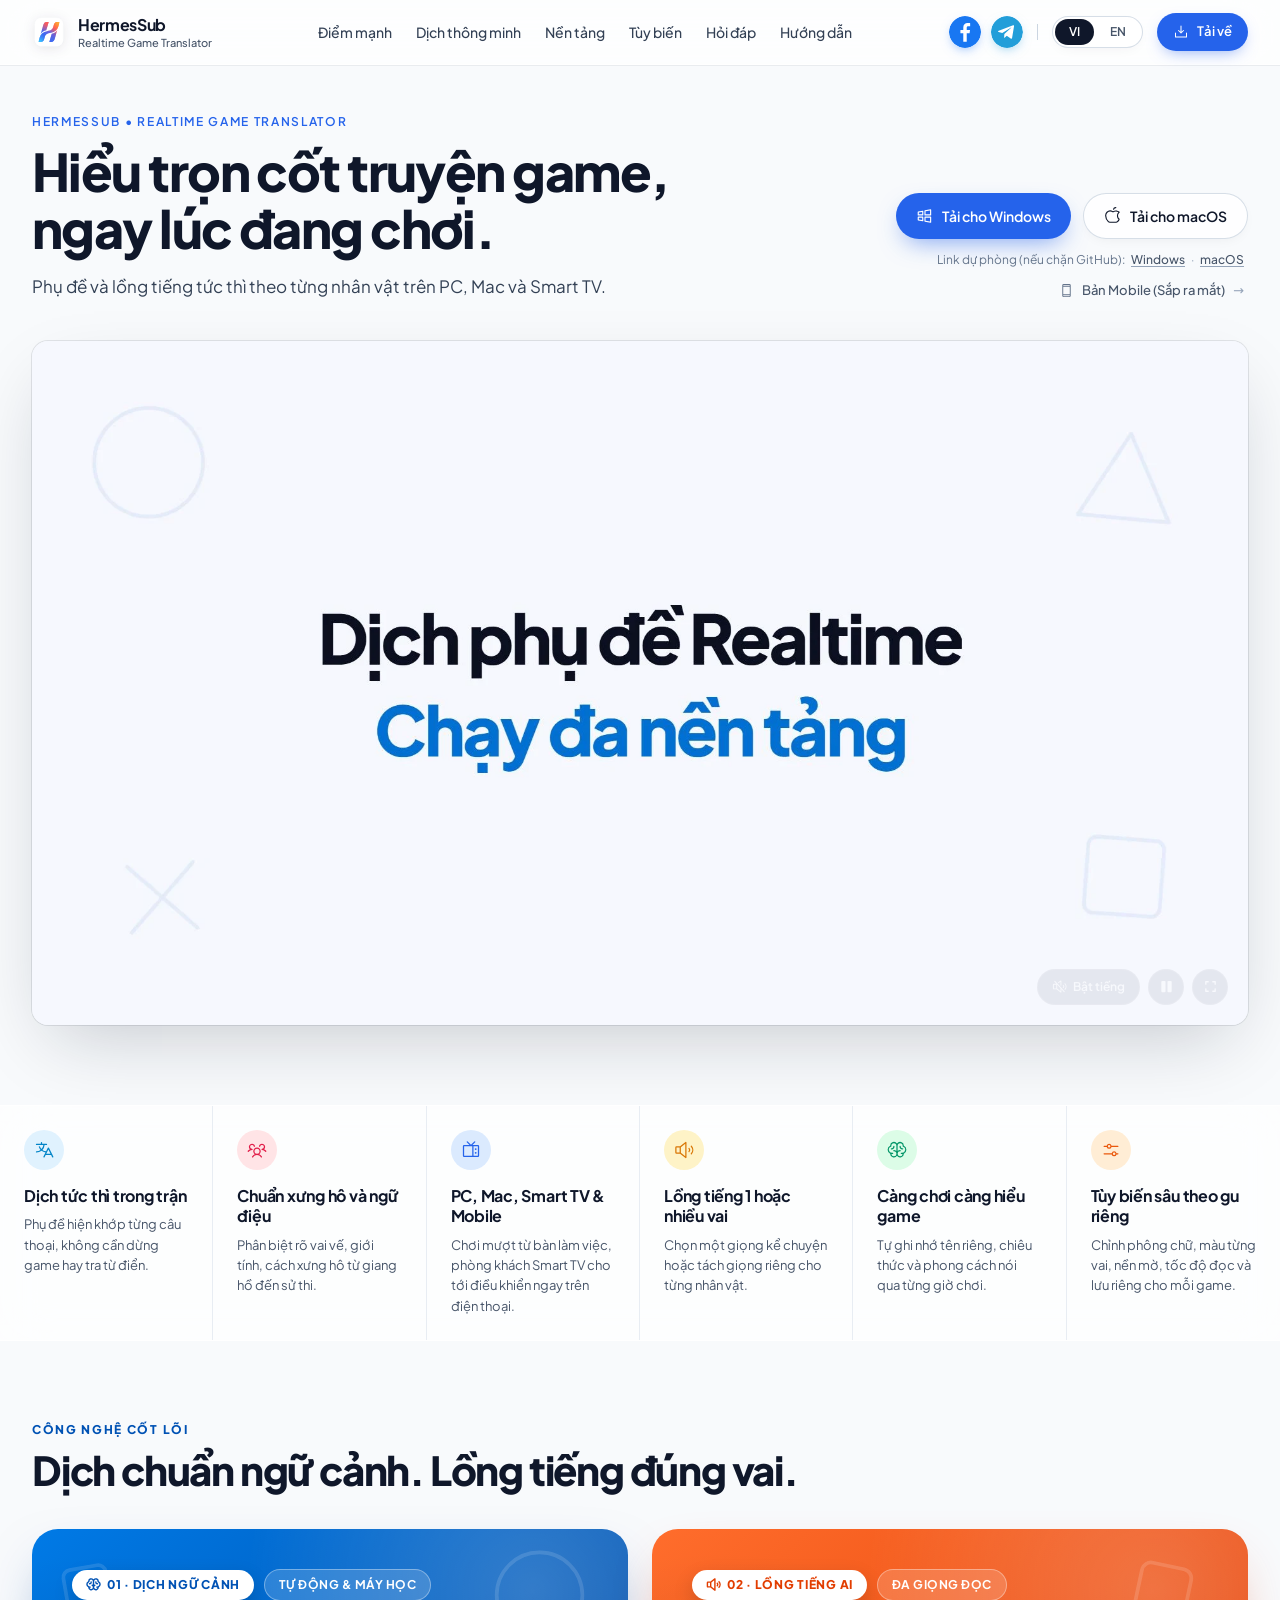
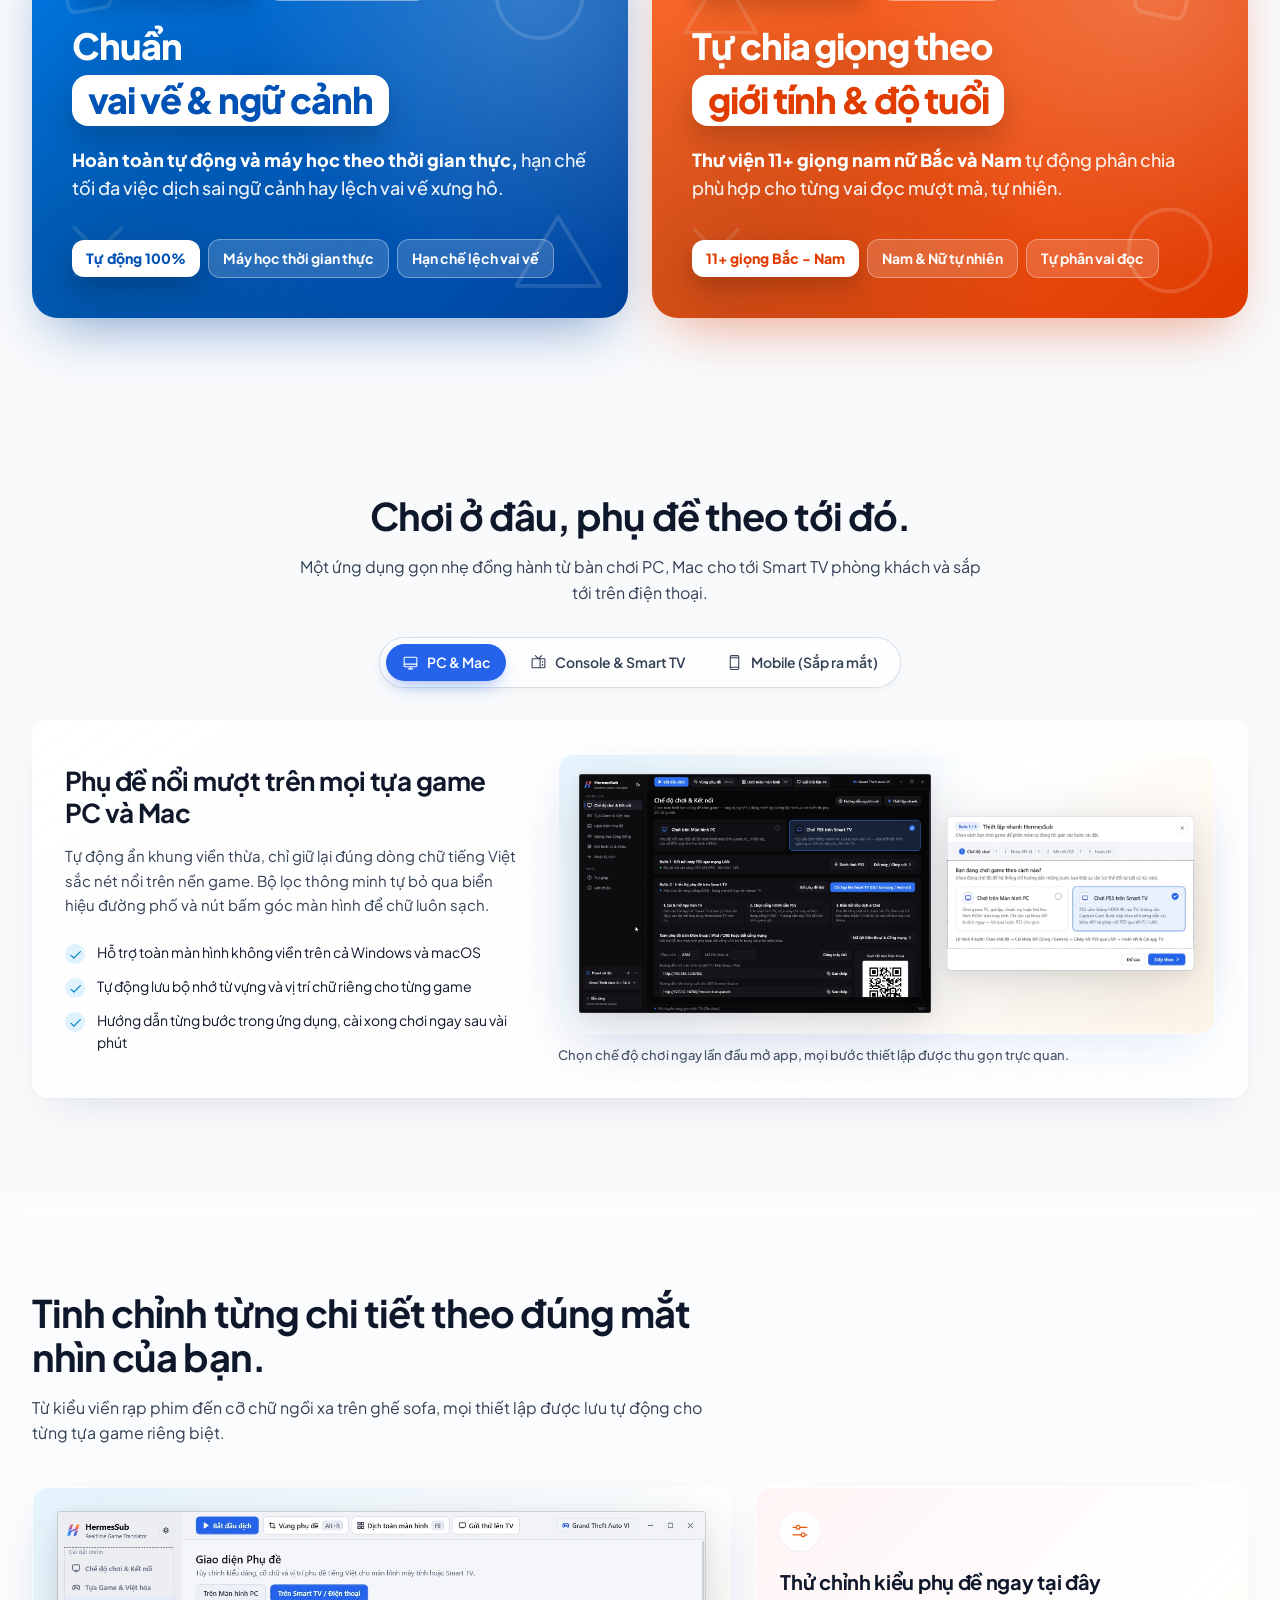
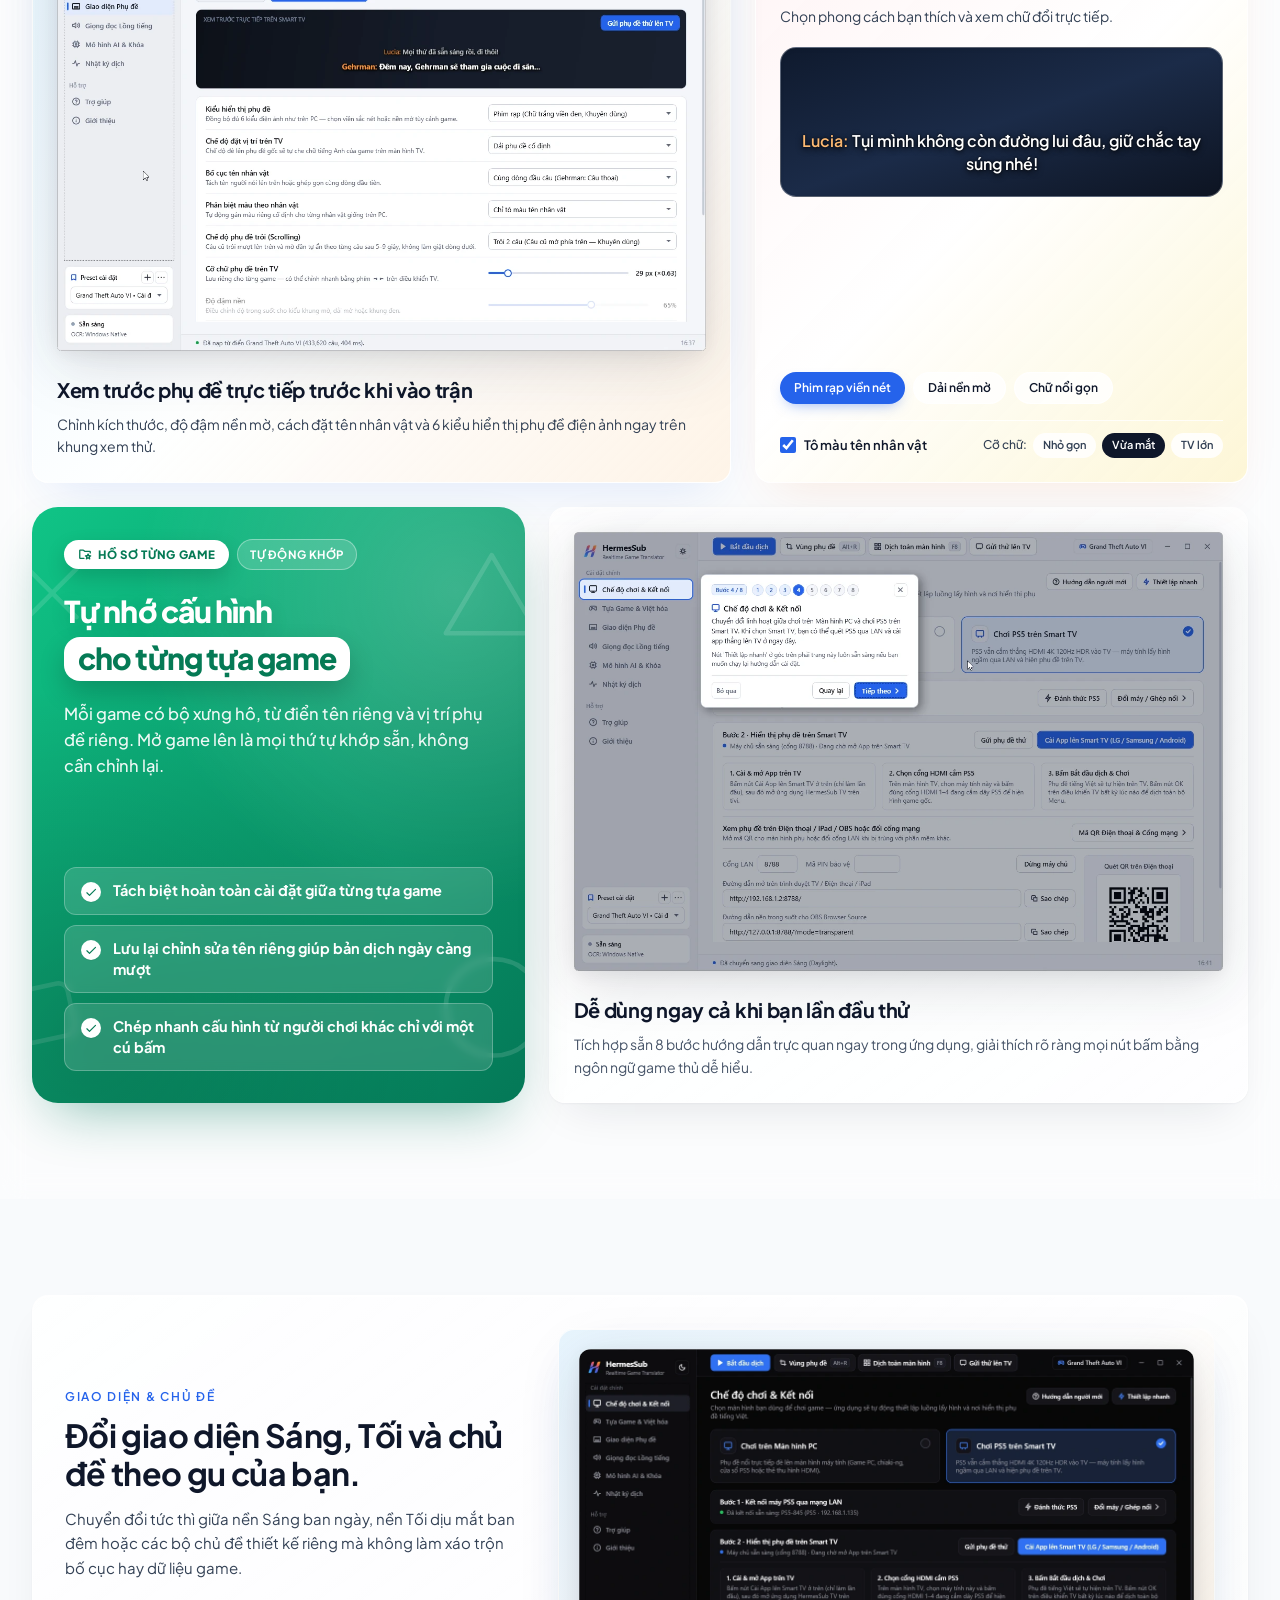
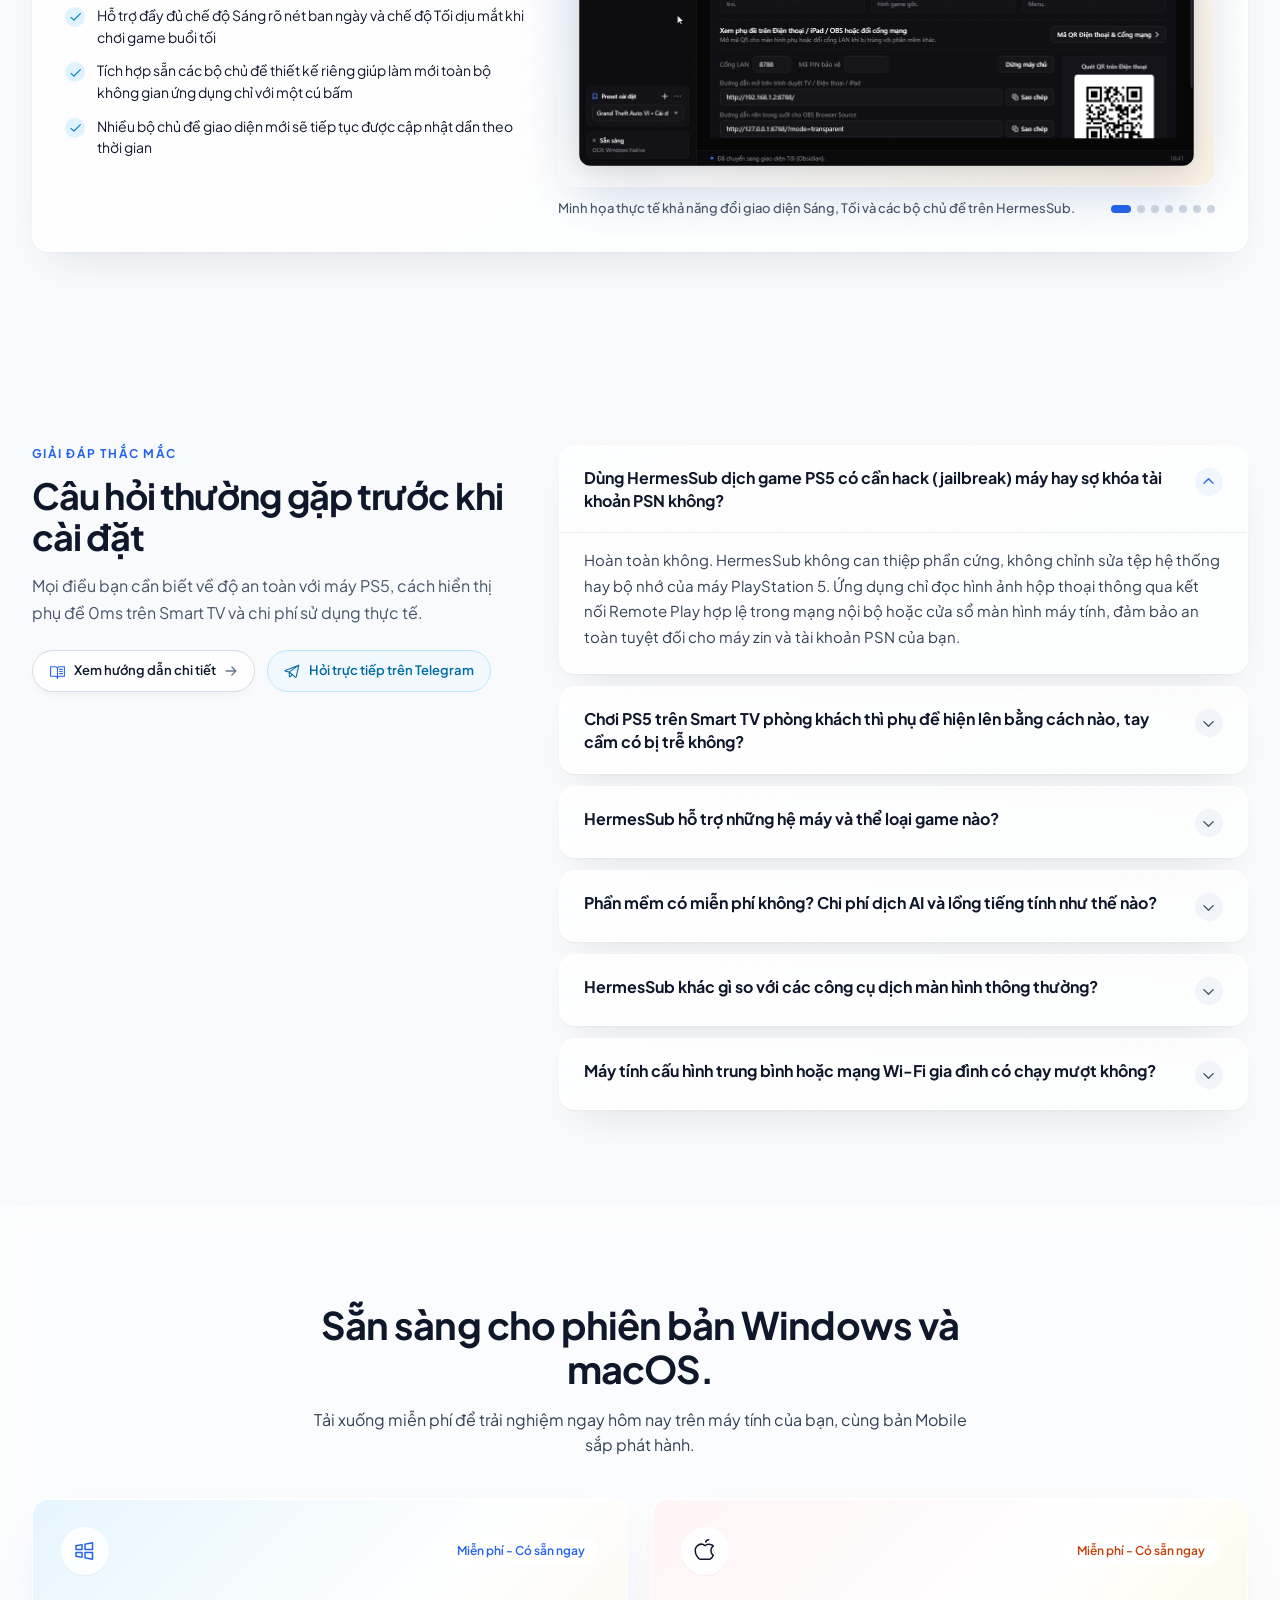
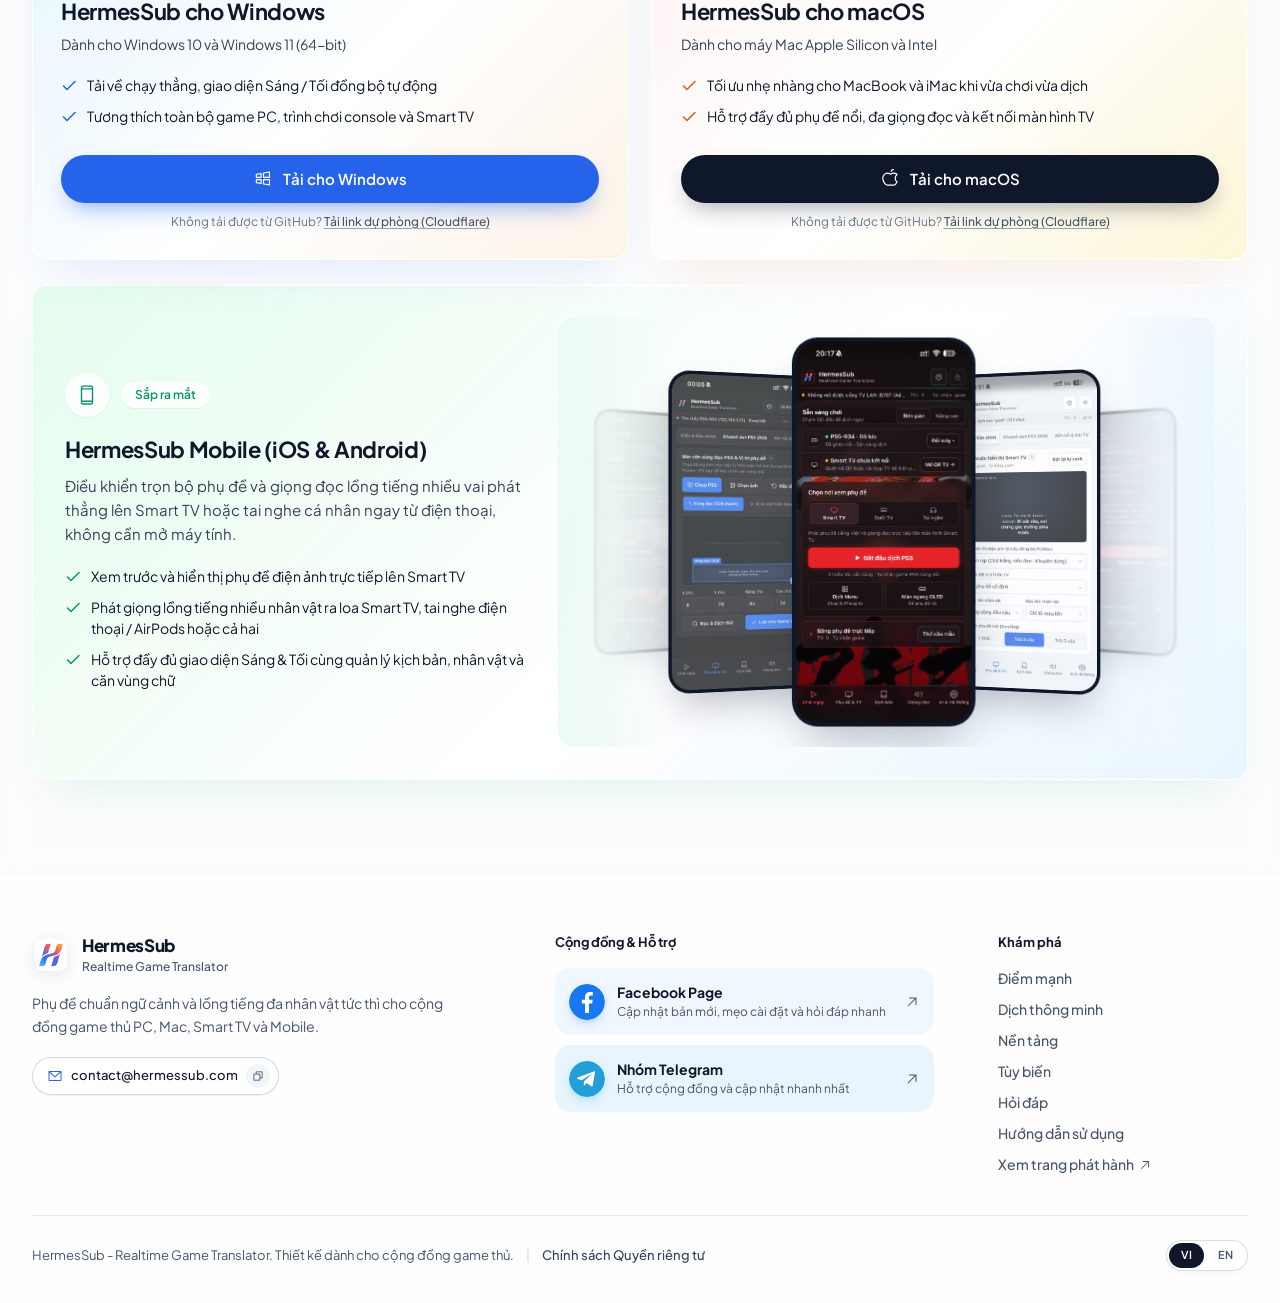
==== commit 1a3ab4ea: "feat(ui): apply vibrant emerald faq-card style to per-game profiles block" ====
--- a/index.html
+++ b/index.html
@@ -28,11 +28,11 @@
     <meta name="twitter:image" content="https://hermessub.com/images/app_icon_light.png" />
     <script id="hermessub-jsonld" type="application/ld+json">{"@context":"https://schema.org","@graph":[{"@type":"Organization","@id":"https://hermessub.com/#organization","name":"HermesSub","url":"https://hermessub.com/","logo":{"@type":"ImageObject","url":"https://hermessub.com/images/app_icon_light.png","width":512,"height":512},"email":"contact@hermessub.com","sameAs":["https://github.com/HermesSub/hermessub.github.io","https://www.facebook.com/hermessub","https://t.me/hermessub_com"]},{"@type":"WebSite","@id":"https://hermessub.com/#website","url":"https://hermessub.com/","name":"HermesSub","alternateName":"HermesSub - Realtime Game Translator","inLanguage":["vi","en"],"publisher":{"@id":"https://hermessub.com/#organization"}},{"@type":"SoftwareApplication","@id":"https://hermessub.com/#software","name":"HermesSub","applicationCategory":"GameApplication","applicationSubCategory":"Real-Time Game Subtitle Translator & AI Voice Dubbing","operatingSystem":"Windows 10, Windows 11, macOS (Apple Silicon), Android TV, LG webOS, Samsung Tizen, iOS","softwareVersion":"1.0.4","inLanguage":"vi","url":"https://hermessub.com/","description":"Dịch phụ đề game thời gian thực chuẩn xưng hô nhân vật và lồng tiếng AI đa giọng đọc trên PC, Mac, PS5 (không cần hack) và Smart TV. Tải miễn phí.","downloadUrl":["https://github.com/HermesSub/hermessub.github.io/releases/download/v1.0.4/HermesSub-win-x64.zip","https://github.com/HermesSub/hermessub.github.io/releases/download/v1.0.4/HermesSub-osx-arm64.zip"],"screenshot":"https://hermessub.com/screenshots/subtitle-studio-light.webp","image":"https://hermessub.com/images/app_icon_light.png","offers":{"@type":"Offer","price":"0","priceCurrency":"USD"},"publisher":{"@id":"https://hermessub.com/#organization"}},{"@type":"VideoObject","@id":"https://hermessub.com/#promo-video","name":"HermesSub - Trình diễn dịch phụ đề và lồng tiếng game thời gian thực","description":"Xem HermesSub dịch phụ đề chuẩn xưng hô nhân vật và lồng tiếng trực tiếp ngay trong cảnh game trên PC, Mac, PS5 và Smart TV.","thumbnailUrl":["https://hermessub.com/videos/hermessub-promo-poster.webp"],"uploadDate":"2026-11-25T00:00:00+07:00","duration":"PT1M10S","contentUrl":"https://media.hermessub.com/Videos/hermessub-promo.mp4?v=2","embedUrl":"https://hermessub.com/","inLanguage":"vi","publisher":{"@id":"https://hermessub.com/#organization"}},{"@type":"FAQPage","@id":"https://hermessub.com/#faq","inLanguage":"vi","mainEntity":[{"@type":"Question","name":"Dùng HermesSub dịch game PS5 có cần hack (jailbreak) máy hay sợ khóa tài khoản PSN không?","acceptedAnswer":{"@type":"Answer","text":"Hoàn toàn không. HermesSub không can thiệp phần cứng, không chỉnh sửa tệp hệ thống hay bộ nhớ của máy PlayStation 5. Ứng dụng chỉ đọc hình ảnh hộp thoại thông qua kết nối Remote Play hợp lệ trong mạng nội bộ hoặc cửa sổ màn hình máy tính, đảm bảo an toàn tuyệt đối cho máy zin và tài khoản PSN của bạn."}},{"@type":"Question","name":"Chơi PS5 trên Smart TV phòng khách thì phụ đề hiện lên bằng cách nào, tay cầm có bị trễ không?","acceptedAnswer":{"@type":"Answer","text":"Tay cầm DualSense vẫn kết nối trực tiếp vào máy PS5 ở tài khoản PSN chính và xuất hình qua cáp HDMI gốc nên độ trễ điều khiển là 0ms. HermesSub chạy ngầm qua một tài khoản PSN phụ để đọc thoại, sau đó đẩy lớp phụ đề tiếng Việt sắc nét nổi trực tiếp lên Smart TV (hỗ trợ LG webOS, Samsung Tizen và Android TV)."}},{"@type":"Question","name":"HermesSub hỗ trợ những hệ máy và thể loại game nào?","acceptedAnswer":{"@type":"Answer","text":"Ứng dụng hoạt động trên PC Windows 10/11, macOS (Apple Silicon), máy chơi game cầm tay chạy Windows và PlayStation 5 (qua Remote Play, chiaki-ng hoặc Capture Card), xuất phụ đề ngay trên màn hình máy tính hoặc Smart TV. Bạn có thể dịch mọi tựa game cốt truyện, nhập vai, phiêu lưu tiếng Anh, Nhật, Trung, Hàn sang tiếng Việt theo thời gian thực."}},{"@type":"Question","name":"Phần mềm có miễn phí không? Chi phí dịch AI và lồng tiếng tính như thế nào?","acceptedAnswer":{"@type":"Answer","text":"Bạn tải và sử dụng HermesSub hoàn toàn miễn phí. Các gói từ điển cộng đồng có sẵn và giọng đọc ngoại tuyến chạy ngay trên máy không tốn bất kỳ chi phí nào. Khi cần dịch câu thoại mới trực tuyến, bạn có thể chọn Google Dịch miễn phí hoặc tự gắn API key cá nhân (Gemini, DeepSeek, Groq, OpenAI) với chi phí thực dùng rất thấp và tự chủ hoàn toàn."}},{"@type":"Question","name":"HermesSub khác gì so với các công cụ dịch màn hình thông thường?","acceptedAnswer":{"@type":"Answer","text":"Các công cụ OCR phổ thông dịch rời rạc từng câu khiến lời thoại loạn xưng hô (lúc tôi-bạn, lúc anh-em) và sai lệch thuật ngữ game. HermesSub ghi nhớ mạch truyện, tự động khóa đúng vai vế xưng hô giữa từng cặp nhân vật, tích lũy từ điển riêng theo tựa game và hỗ trợ lồng tiếng AI tách giọng riêng biệt cho từng nhân vật."}},{"@type":"Question","name":"Máy tính cấu hình trung bình hoặc mạng Wi-Fi gia đình có chạy mượt không?","acceptedAnswer":{"@type":"Answer","text":"HermesSub được tối ưu nhẹ tài nguyên để chạy song song mà không làm tụt FPS của game. Quá trình truyền hình ảnh nội bộ từ PS5 và đẩy phụ đề sang Smart TV diễn ra trực tiếp trong mạng Wi-Fi/LAN trong nhà, không vòng qua máy chủ trung gian nên phản hồi gần như tức thì."}}]}]}</script>
     <!--seo-head-end-->
-    <script type="module" crossorigin src="/assets/index-DqMNCont.js"></script>
-    <link rel="stylesheet" crossorigin href="/assets/index-CcNmAACl.css">
+    <script type="module" crossorigin src="/assets/index-Bc4LfwkN.js"></script>
+    <link rel="stylesheet" crossorigin href="/assets/index-DH7j5qM9.css">
   </head>
   <body class="bg-[#F8FAFC] text-[#0F172A] antialiased selection:bg-[#2563EB]/15 selection:text-[#0F172A]">
-    <div id="root"><link rel="preload" as="image" href="/images/hermessub-logo-light.svg"/><link rel="preload" as="image" href="/images/social-facebook.svg"/><link rel="preload" as="image" href="/images/social-telegram.svg"/><link rel="preload" as="image" href="/screenshots/theme-obsidian.webp"/><link rel="preload" as="image" href="/screenshots/mobile-play-akira.webp"/><link rel="preload" as="image" href="/screenshots/mobile-tv-subtitles.jpg"/><link rel="preload" as="image" href="/screenshots/mobile-scripts-gta6.webp"/><link rel="preload" as="image" href="/screenshots/mobile-tv-voice.jpg"/><link rel="preload" as="image" href="/screenshots/mobile-themes-cyberpunk.webp"/><link rel="preload" as="image" href="/screenshots/mobile-roi-dark.webp"/><div class="relative min-h-[100dvh] text-[#0F172A]"><div aria-hidden="true" class="pastel-ambient-canvas pointer-events-none fixed inset-0 -z-10"></div><header class="sticky top-0 z-40 border-b border-white/80 bg-white/75 shadow-[0_1px_0_rgba(15,23,42,0.06)] backdrop-blur-xl"><nav aria-label="Primary Navigation" class="mx-auto flex h-16 max-w-[1320px] items-center justify-between gap-2 px-4 sm:gap-4 md:px-8"><a href="#" class="flex shrink-0 items-center gap-2.5 rounded-2xl py-1 pr-1 transition-opacity hover:opacity-90 sm:gap-3 sm:pr-2"><img src="/images/hermessub-logo-light.svg" alt="HermesSub" width="32" height="32" class="h-8 w-8 shrink-0 object-contain drop-shadow-[0_2px_6px_rgba(15,23,42,0.1)] sm:h-[34px] sm:w-[34px]"/><div class="flex flex-col leading-none"><span class="text-[15px] font-bold tracking-[-0.02em] text-[#0F172A] sm:text-[16px]">HermesSub</span><span class="mt-1 hidden text-[11px] font-medium text-[#475569] sm:block">Realtime Game Translator</span></div></a><ul class="hidden items-center gap-5 xl:gap-6 lg:flex"><li><a href="#highlights" class="whitespace-nowrap text-[14px] font-medium text-[#334155] transition-colors hover:text-[#2563EB]">Điểm mạnh</a></li><li><a href="#intelligence" class="whitespace-nowrap text-[14px] font-medium text-[#334155] transition-colors hover:text-[#2563EB]">Dịch thông minh</a></li><li><a href="#platforms" class="whitespace-nowrap text-[14px] font-medium text-[#334155] transition-colors hover:text-[#2563EB]">Nền tảng</a></li><li><a href="#customize" class="whitespace-nowrap text-[14px] font-medium text-[#334155] transition-colors hover:text-[#2563EB]">Tùy biến</a></li><li><a href="#faq" class="whitespace-nowrap text-[14px] font-medium text-[#334155] transition-colors hover:text-[#2563EB]">Hỏi đáp</a></li><li><a href="/guides/" class="whitespace-nowrap text-[14px] transition-colors hover:text-[#2563EB] font-medium text-[#334155]">Hướng dẫn</a></li></ul><div class="flex shrink-0 items-center gap-3 sm:gap-3.5"><div class="flex items-center gap-2.5 sm:gap-2.5"><a href="https://www.facebook.com/hermessub" target="_blank" rel="noopener noreferrer" aria-label="Trang Facebook HermesSub" title="Facebook Page" class="inline-flex h-7 w-7 items-center justify-center rounded-full shadow-[0_4px_12px_-4px_rgba(24,119,242,0.55)] transition-transform hover:scale-108 active:scale-95 sm:h-8 sm:w-8"><img src="/images/social-facebook.svg" alt="Facebook" width="32" height="32" class="h-7 w-7 rounded-full sm:h-8 sm:w-8"/></a><a href="https://t.me/hermessub_com" target="_blank" rel="noopener noreferrer" aria-label="Cộng đồng Telegram HermesSub" title="Nhóm Telegram" class="inline-flex h-7 w-7 items-center justify-center rounded-full shadow-[0_4px_12px_-4px_rgba(34,158,217,0.55)] transition-transform hover:scale-108 active:scale-95 sm:h-8 sm:w-8"><img src="/images/social-telegram.svg" alt="Telegram" width="32" height="32" class="h-7 w-7 rounded-full sm:h-8 sm:w-8"/></a></div><span aria-hidden="true" class="hidden h-4 w-px bg-[#CBD5E1] sm:inline-block"></span><div role="group" aria-label="Language switcher" class="glass-pill flex items-center gap-0.5 rounded-full p-0.5"><a href="/" hrefLang="vi" aria-current="true" class="rounded-full px-3 py-1 text-[11px] font-semibold transition-colors sm:px-3.5 sm:text-[12px] bg-[#0F172A] text-[#FFFFFF]">VI</a><a href="/en/" hrefLang="en" class="rounded-full px-3 py-1 text-[11px] font-semibold transition-colors sm:px-3.5 sm:text-[12px] text-[#475569] hover:text-[#0F172A]">EN</a></div><a href="#download" class="hidden min-h-[38px] items-center gap-2 whitespace-nowrap rounded-full bg-[#2563EB] px-4 py-2 text-[13px] font-semibold text-[#FFFFFF] shadow-[0_6px_16px_-6px_rgba(37,99,235,0.55)] transition-all hover:bg-[#1D4ED8] active:scale-[0.98] sm:inline-flex"><svg xmlns="http://www.w3.org/2000/svg" width="16" height="16" fill="currentColor" viewBox="0 0 256 256" aria-hidden="true"><path d="M224,144v64a8,8,0,0,1-8,8H40a8,8,0,0,1-8-8V144a8,8,0,0,1,16,0v56H208V144a8,8,0,0,1,16,0Zm-101.66,5.66a8,8,0,0,0,11.32,0l40-40a8,8,0,0,0-11.32-11.32L136,124.69V32a8,8,0,0,0-16,0v92.69L93.66,98.34a8,8,0,0,0-11.32,11.32Z"></path></svg><span>Tải về</span></a><button type="button" aria-label="Mở menu điều hướng" aria-expanded="false" class="glass-pill inline-flex h-8 w-8 items-center justify-center rounded-full text-[#0F172A] transition-colors hover:bg-white sm:h-9 sm:w-9 lg:hidden"><svg xmlns="http://www.w3.org/2000/svg" width="17" height="17" fill="currentColor" viewBox="0 0 256 256" aria-hidden="true"><path d="M224,128a8,8,0,0,1-8,8H40a8,8,0,0,1,0-16H216A8,8,0,0,1,224,128ZM40,72H216a8,8,0,0,0,0-16H40a8,8,0,0,0,0,16ZM216,184H40a8,8,0,0,0,0,16H216a8,8,0,0,0,0-16Z"></path></svg></button></div></nav></header><main id="main-content"><section class="pt-8 pb-14 md:pt-12 md:pb-20"><div class="mx-auto max-w-[1320px] px-5 md:px-8"><div class="grid grid-cols-1 items-end gap-7 lg:grid-cols-12"><div class="lg:col-span-6 xl:col-span-7"><p class="text-[12px] font-semibold tracking-[0.14em] text-[#2563EB] uppercase">HERMESSUB • REALTIME GAME TRANSLATOR</p><h1 class="mt-3 text-[28px] leading-[1.1] font-extrabold tracking-[-0.03em] text-[#0F172A] sm:text-[40px] lg:text-[46px] xl:text-[52px]">Hiểu trọn cốt truyện game,<br/>ngay lúc đang chơi.</h1><p class="mt-4 max-w-[54ch] text-[15px] leading-[1.6] text-[#334155] sm:text-[17px]">Phụ đề và lồng tiếng tức thì theo từng nhân vật trên PC, Mac và Smart TV.</p></div><div class="flex flex-col items-start gap-3 lg:col-span-6 lg:items-end xl:col-span-5"><div class="flex w-full flex-col gap-3 sm:w-auto sm:flex-row sm:flex-nowrap sm:items-center lg:justify-end"><a href="https://github.com/HermesSub/hermessub.github.io/releases/download/v1.0.4/HermesSub-win-x64.zip" target="_blank" rel="noopener noreferrer" class="inline-flex min-h-[46px] items-center justify-center gap-2 whitespace-nowrap rounded-full bg-[#2563EB] px-5 py-2.5 text-[14px] font-semibold text-[#FFFFFF] shadow-[0_10px_24px_-8px_rgba(37,99,235,0.58)] transition-all hover:bg-[#1D4ED8] active:scale-[0.98]"><svg xmlns="http://www.w3.org/2000/svg" width="18" height="18" fill="currentColor" viewBox="0 0 256 256" aria-hidden="true"><path d="M208,136H128a8,8,0,0,0-8,8v57.45a8,8,0,0,0,6.57,7.88l80,14.54A7.61,7.61,0,0,0,208,224a8,8,0,0,0,8-8V144A8,8,0,0,0,208,136Zm-8,70.41-64-11.63V152h64ZM96,136H32a8,8,0,0,0-8,8v40a8,8,0,0,0,6.57,7.87l64,11.64a8.54,8.54,0,0,0,1.43.13,8,8,0,0,0,8-8V144A8,8,0,0,0,96,136Zm-8,50.05-48-8.73V152H88ZM213.13,33.86a8,8,0,0,0-6.56-1.73l-80,14.55A8,8,0,0,0,120,54.55V112a8,8,0,0,0,8,8h80a8,8,0,0,0,8-8V40A8,8,0,0,0,213.13,33.86ZM200,104H136V61.22l64-11.63ZM101.13,54.22a8,8,0,0,0-6.56-1.73l-64,11.64A8,8,0,0,0,24,72v40a8,8,0,0,0,8,8H96a8,8,0,0,0,8-8V60.36A8,8,0,0,0,101.13,54.22ZM88,104H40V78.68L88,70Z"></path></svg><span>Tải cho Windows</span></a><a href="https://github.com/HermesSub/hermessub.github.io/releases/download/v1.0.4/HermesSub-osx-arm64.zip" target="_blank" rel="noopener noreferrer" class="glass-pill inline-flex min-h-[46px] items-center justify-center gap-2 whitespace-nowrap rounded-full px-5 py-2.5 text-[14px] font-semibold text-[#0F172A] transition-all hover:bg-white active:scale-[0.98]"><svg xmlns="http://www.w3.org/2000/svg" width="18" height="18" fill="currentColor" viewBox="0 0 256 256" aria-hidden="true"><path d="M223.3,169.59a8.07,8.07,0,0,0-2.8-3.4C203.53,154.53,200,134.64,200,120c0-17.67,13.47-33.06,21.5-40.67a8,8,0,0,0,0-11.62C208.82,55.74,187.82,48,168,48a72.2,72.2,0,0,0-40,12.13,71.56,71.56,0,0,0-90.71,9.09A74.63,74.63,0,0,0,16,123.4a127.06,127.06,0,0,0,40.14,89.73A39.8,39.8,0,0,0,83.59,224h87.68a39.84,39.84,0,0,0,29.12-12.57,125,125,0,0,0,17.82-24.6C225.23,174,224.33,172,223.3,169.59Zm-34.63,30.94a23.76,23.76,0,0,1-17.4,7.47H83.59a23.82,23.82,0,0,1-16.44-6.51A111.14,111.14,0,0,1,32,123,58.5,58.5,0,0,1,48.65,80.47,54.81,54.81,0,0,1,88,64h.78A55.45,55.45,0,0,1,123,76.28a8,8,0,0,0,10,0A55.44,55.44,0,0,1,168,64a70.64,70.64,0,0,1,36,10.35c-13,14.52-20,30.47-20,45.65,0,23.77,7.64,42.73,22.18,55.3A105.82,105.82,0,0,1,188.67,200.53ZM128.23,30A40,40,0,0,1,167,0h1a8,8,0,0,1,0,16h-1a24,24,0,0,0-23.24,18,8,8,0,1,1-15.5-4Z"></path></svg><span>Tải cho macOS</span></a></div><p class="flex flex-wrap items-center gap-x-1.5 px-1 text-[12px] text-[#64748B] lg:justify-end"><span>Link dự phòng (nếu chặn GitHub):</span><a href="https://media.hermessub.com/Releases/v1.0.4/HermesSub-win-x64.zip" target="_blank" rel="noopener noreferrer" class="font-medium text-[#475569] underline decoration-[#94A3B8] underline-offset-2 transition-colors hover:text-[#2563EB] hover:decoration-[#2563EB]">Windows</a><span aria-hidden="true" class="text-[#94A3B8]">·</span><a href="https://media.hermessub.com/Releases/v1.0.4/HermesSub-osx-arm64.zip" target="_blank" rel="noopener noreferrer" class="font-medium text-[#475569] underline decoration-[#94A3B8] underline-offset-2 transition-colors hover:text-[#0F172A] hover:decoration-[#0F172A]">macOS</a></p><a href="#download" class="group inline-flex items-center gap-2 px-1 text-[13px] font-medium text-[#475569] transition-colors hover:text-[#2563EB]"><svg xmlns="http://www.w3.org/2000/svg" width="15" height="15" fill="currentColor" viewBox="0 0 256 256" class="text-[#64748B] transition-colors group-hover:text-[#2563EB]" aria-hidden="true"><path d="M176,16H80A24,24,0,0,0,56,40V216a24,24,0,0,0,24,24h96a24,24,0,0,0,24-24V40A24,24,0,0,0,176,16ZM72,64H184V192H72Zm8-32h96a8,8,0,0,1,8,8v8H72V40A8,8,0,0,1,80,32Zm96,192H80a8,8,0,0,1-8-8v-8H184v8A8,8,0,0,1,176,224Z"></path></svg><span>Bản Mobile (Sắp ra mắt)</span><span aria-hidden="true" class="text-[#94A3B8] transition-transform group-hover:translate-x-0.5 group-hover:text-[#2563EB]">→</span></a></div></div><div class="mt-8 aspect-video w-full md:mt-10"><div class="group relative h-full w-full overflow-hidden rounded-2xl bg-[#F6F8FC] shadow-[0_28px_72px_-20px_rgba(15,23,42,0.22)] ring-1 ring-[#0F172A]/10"><div class="relative flex h-full w-full items-center justify-center"><video poster="/videos/hermessub-promo-poster.webp" autoPlay="" loop="" muted="" playsInline="" preload="metadata" class="h-full w-full cursor-pointer bg-[#F6F8FC] object-cover"><source src="https://media.hermessub.com/Videos/hermessub-promo-av1.mp4" type="video/mp4; codecs=&quot;av01.0.08M.08, mp4a.40.2&quot;"/><source src="https://media.hermessub.com/Videos/hermessub-promo.mp4?v=2" type="video/mp4"/></video><div data-controls-visible="false" class="pointer-events-none absolute z-10 flex items-center transition-opacity duration-300 right-2 bottom-2 gap-1.5 sm:right-5 sm:bottom-5 sm:gap-2 opacity-30"><button type="button" aria-label="Bật tiếng" class="pointer-events-auto inline-flex h-7 w-7 sm:h-9 sm:w-auto items-center justify-center sm:gap-1.5 rounded-full border sm:px-3.5 text-[12px] font-semibold transition-all duration-300 active:scale-95 border-white/15 bg-[#0F172A]/24 text-[#FFFFFF]/90 backdrop-blur-[3px] hover:bg-[#0F172A]/72"><svg xmlns="http://www.w3.org/2000/svg" width="14" height="14" fill="currentColor" viewBox="0 0 256 256" class="sm:h-[15px] sm:w-[15px]" aria-hidden="true"><path d="M53.92,34.62A8,8,0,1,0,42.08,45.38L73.55,80H32A16,16,0,0,0,16,96v64a16,16,0,0,0,16,16H77.25l69.84,54.31A8,8,0,0,0,160,224V175.09l42.08,46.29a8,8,0,1,0,11.84-10.76ZM32,96H72v64H32ZM144,207.64,88,164.09V95.89l56,61.6Zm42-63.77a24,24,0,0,0,0-31.72,8,8,0,1,1,12-10.57,40,40,0,0,1,0,52.88,8,8,0,0,1-12-10.59Zm-80.16-76a8,8,0,0,1,1.4-11.23l39.85-31A8,8,0,0,1,160,32v74.83a8,8,0,0,1-16,0V48.36l-26.94,21A8,8,0,0,1,105.84,67.91ZM248,128a79.9,79.9,0,0,1-20.37,53.34,8,8,0,0,1-11.92-10.67,64,64,0,0,0,0-85.33,8,8,0,1,1,11.92-10.67A79.83,79.83,0,0,1,248,128Z"></path></svg><span class="hidden sm:inline">Bật tiếng</span></button><button type="button" aria-label="Tạm dừng" class="pointer-events-auto inline-flex h-7 w-7 sm:h-9 sm:w-9 items-center justify-center rounded-full border transition-all duration-300 active:scale-95 border-white/15 bg-[#0F172A]/24 text-[#FFFFFF]/90 backdrop-blur-[3px] hover:bg-[#0F172A]/72"><svg xmlns="http://www.w3.org/2000/svg" width="13" height="13" fill="currentColor" viewBox="0 0 256 256" class="sm:h-[15px] sm:w-[15px]" aria-hidden="true"><path d="M216,48V208a16,16,0,0,1-16,16H160a16,16,0,0,1-16-16V48a16,16,0,0,1,16-16h40A16,16,0,0,1,216,48ZM96,32H56A16,16,0,0,0,40,48V208a16,16,0,0,0,16,16H96a16,16,0,0,0,16-16V48A16,16,0,0,0,96,32Z"></path></svg></button><button type="button" aria-label="Toàn màn hình" class="pointer-events-auto inline-flex h-7 w-7 sm:h-9 sm:w-9 items-center justify-center rounded-full border transition-all duration-300 active:scale-95 border-white/15 bg-[#0F172A]/24 text-[#FFFFFF]/90 backdrop-blur-[3px] hover:bg-[#0F172A]/72"><svg xmlns="http://www.w3.org/2000/svg" width="14" height="14" fill="currentColor" viewBox="0 0 256 256" class="sm:h-[15px] sm:w-[15px]" aria-hidden="true"><path d="M220,48V88a12,12,0,0,1-24,0V60H168a12,12,0,0,1,0-24h40A12,12,0,0,1,220,48ZM88,196H60V168a12,12,0,0,0-24,0v40a12,12,0,0,0,12,12H88a12,12,0,0,0,0-24Zm120-40a12,12,0,0,0-12,12v28H168a12,12,0,0,0,0,24h40a12,12,0,0,0,12-12V168A12,12,0,0,0,208,156ZM88,36H48A12,12,0,0,0,36,48V88a12,12,0,0,0,24,0V60H88a12,12,0,0,0,0-24Z"></path></svg></button></div></div></div></div></div></section><section id="highlights" class="scroll-mt-20 border-y border-white/85 bg-white/70 backdrop-blur-xl"><div class="mx-auto max-w-[1320px]"><div class="grid grid-cols-1 divide-y divide-[#E2E8F0]/80 sm:grid-cols-2 sm:divide-x lg:grid-cols-6 lg:divide-y-0"><div class="p-5 transition-colors duration-200 md:p-6 hover:bg-[#E0F2FE]/35"><div class="inline-flex h-10 w-10 items-center justify-center rounded-full bg-[#E0F2FE] text-[#0284C7]"><svg xmlns="http://www.w3.org/2000/svg" width="20" height="20" fill="currentColor" viewBox="0 0 256 256" aria-hidden="true"><path d="M247.15,212.42l-56-112a8,8,0,0,0-14.31,0l-21.71,43.43A88,88,0,0,1,108,126.93,103.65,103.65,0,0,0,135.69,64H160a8,8,0,0,0,0-16H104V32a8,8,0,0,0-16,0V48H32a8,8,0,0,0,0,16h87.63A87.76,87.76,0,0,1,96,116.35a87.74,87.74,0,0,1-19-31,8,8,0,1,0-15.08,5.34A103.63,103.63,0,0,0,84,127a87.55,87.55,0,0,1-52,17,8,8,0,0,0,0,16,103.46,103.46,0,0,0,64-22.08,104.18,104.18,0,0,0,51.44,21.31l-26.6,53.19a8,8,0,0,0,14.31,7.16L148.94,192h70.11l13.79,27.58A8,8,0,0,0,240,224a8,8,0,0,0,7.15-11.58ZM156.94,176,184,121.89,211.05,176Z"></path></svg></div><h2 class="mt-4 text-[16px] leading-[1.3] font-bold tracking-[-0.015em] text-[#0F172A]">Dịch tức thì trong trận</h2><p class="mt-2 text-[13px] leading-[1.55] text-[#475569]">Phụ đề hiện khớp từng câu thoại, không cần dừng game hay tra từ điển.</p></div><div class="p-5 transition-colors duration-200 md:p-6 hover:bg-[#FFE4E6]/35"><div class="inline-flex h-10 w-10 items-center justify-center rounded-full bg-[#FFE4E6] text-[#E11D48]"><svg xmlns="http://www.w3.org/2000/svg" width="20" height="20" fill="currentColor" viewBox="0 0 256 256" aria-hidden="true"><path d="M244.8,150.4a8,8,0,0,1-11.2-1.6A51.6,51.6,0,0,0,192,128a8,8,0,0,1-7.37-4.89,8,8,0,0,1,0-6.22A8,8,0,0,1,192,112a24,24,0,1,0-23.24-30,8,8,0,1,1-15.5-4A40,40,0,1,1,219,117.51a67.94,67.94,0,0,1,27.43,21.68A8,8,0,0,1,244.8,150.4ZM190.92,212a8,8,0,1,1-13.84,8,57,57,0,0,0-98.16,0,8,8,0,1,1-13.84-8,72.06,72.06,0,0,1,33.74-29.92,48,48,0,1,1,58.36,0A72.06,72.06,0,0,1,190.92,212ZM128,176a32,32,0,1,0-32-32A32,32,0,0,0,128,176ZM72,120a8,8,0,0,0-8-8A24,24,0,1,1,87.24,82a8,8,0,1,0,15.5-4A40,40,0,1,0,37,117.51,67.94,67.94,0,0,0,9.6,139.19a8,8,0,1,0,12.8,9.61A51.6,51.6,0,0,1,64,128,8,8,0,0,0,72,120Z"></path></svg></div><h2 class="mt-4 text-[16px] leading-[1.3] font-bold tracking-[-0.015em] text-[#0F172A]">Chuẩn xưng hô và ngữ điệu</h2><p class="mt-2 text-[13px] leading-[1.55] text-[#475569]">Phân biệt rõ vai vế, giới tính, cách xưng hô từ giang hồ đến sử thi.</p></div><div class="p-5 transition-colors duration-200 md:p-6 hover:bg-[#DBEAFE]/35"><div class="inline-flex h-10 w-10 items-center justify-center rounded-full bg-[#DBEAFE] text-[#2563EB]"><svg xmlns="http://www.w3.org/2000/svg" width="20" height="20" fill="currentColor" viewBox="0 0 256 256" aria-hidden="true"><path d="M216,64H147.31l34.35-34.34a8,8,0,1,0-11.32-11.32L128,60.69,85.66,18.34A8,8,0,0,0,74.34,29.66L108.69,64H40A16,16,0,0,0,24,80V200a16,16,0,0,0,16,16H216a16,16,0,0,0,16-16V80A16,16,0,0,0,216,64ZM40,80H144V200H40ZM216,200H160V80h56V200Zm-16-84a12,12,0,1,1-12-12A12,12,0,0,1,200,116Zm0,48a12,12,0,1,1-12-12A12,12,0,0,1,200,164Z"></path></svg></div><h2 class="mt-4 text-[16px] leading-[1.3] font-bold tracking-[-0.015em] text-[#0F172A]">PC, Mac, Smart TV &amp; Mobile</h2><p class="mt-2 text-[13px] leading-[1.55] text-[#475569]">Chơi mượt từ bàn làm việc, phòng khách Smart TV cho tới điều khiển ngay trên điện thoại.</p></div><div class="p-5 transition-colors duration-200 md:p-6 hover:bg-[#FEF3C7]/40"><div class="inline-flex h-10 w-10 items-center justify-center rounded-full bg-[#FEF3C7] text-[#D97706]"><svg xmlns="http://www.w3.org/2000/svg" width="20" height="20" fill="currentColor" viewBox="0 0 256 256" aria-hidden="true"><path d="M155.51,24.81a8,8,0,0,0-8.42.88L77.25,80H32A16,16,0,0,0,16,96v64a16,16,0,0,0,16,16H77.25l69.84,54.31A8,8,0,0,0,160,224V32A8,8,0,0,0,155.51,24.81ZM32,96H72v64H32ZM144,207.64,88,164.09V91.91l56-43.55Zm54-106.08a40,40,0,0,1,0,52.88,8,8,0,0,1-12-10.58,24,24,0,0,0,0-31.72,8,8,0,0,1,12-10.58ZM248,128a79.9,79.9,0,0,1-20.37,53.34,8,8,0,0,1-11.92-10.67,64,64,0,0,0,0-85.33,8,8,0,1,1,11.92-10.67A79.83,79.83,0,0,1,248,128Z"></path></svg></div><h2 class="mt-4 text-[16px] leading-[1.3] font-bold tracking-[-0.015em] text-[#0F172A]">Lồng tiếng 1 hoặc nhiều vai</h2><p class="mt-2 text-[13px] leading-[1.55] text-[#475569]">Chọn một giọng kể chuyện hoặc tách giọng riêng cho từng nhân vật.</p></div><div class="p-5 transition-colors duration-200 md:p-6 hover:bg-[#DCFCE7]/35"><div class="inline-flex h-10 w-10 items-center justify-center rounded-full bg-[#DCFCE7] text-[#059669]"><svg xmlns="http://www.w3.org/2000/svg" width="20" height="20" fill="currentColor" viewBox="0 0 256 256" aria-hidden="true"><path d="M248,124a56.11,56.11,0,0,0-32-50.61V72a48,48,0,0,0-88-26.49A48,48,0,0,0,40,72v1.39a56,56,0,0,0,0,101.2V176a48,48,0,0,0,88,26.49A48,48,0,0,0,216,176v-1.41A56.09,56.09,0,0,0,248,124ZM88,208a32,32,0,0,1-31.81-28.56A55.87,55.87,0,0,0,64,180h8a8,8,0,0,0,0-16H64A40,40,0,0,1,50.67,86.27,8,8,0,0,0,56,78.73V72a32,32,0,0,1,64,0v68.26A47.8,47.8,0,0,0,88,128a8,8,0,0,0,0,16,32,32,0,0,1,0,64Zm104-44h-8a8,8,0,0,0,0,16h8a55.87,55.87,0,0,0,7.81-.56A32,32,0,1,1,168,144a8,8,0,0,0,0-16,47.8,47.8,0,0,0-32,12.26V72a32,32,0,0,1,64,0v6.73a8,8,0,0,0,5.33,7.54A40,40,0,0,1,192,164Zm16-52a8,8,0,0,1-8,8h-4a36,36,0,0,1-36-36V80a8,8,0,0,1,16,0v4a20,20,0,0,0,20,20h4A8,8,0,0,1,208,112ZM60,120H56a8,8,0,0,1,0-16h4A20,20,0,0,0,80,84V80a8,8,0,0,1,16,0v4A36,36,0,0,1,60,120Z"></path></svg></div><h2 class="mt-4 text-[16px] leading-[1.3] font-bold tracking-[-0.015em] text-[#0F172A]">Càng chơi càng hiểu game</h2><p class="mt-2 text-[13px] leading-[1.55] text-[#475569]">Tự ghi nhớ tên riêng, chiêu thức và phong cách nói qua từng giờ chơi.</p></div><div class="p-5 transition-colors duration-200 md:p-6 hover:bg-[#FFEDD5]/40"><div class="inline-flex h-10 w-10 items-center justify-center rounded-full bg-[#FFEDD5] text-[#EA580C]"><svg xmlns="http://www.w3.org/2000/svg" width="20" height="20" fill="currentColor" viewBox="0 0 256 256" aria-hidden="true"><path d="M40,88H73a32,32,0,0,0,62,0h81a8,8,0,0,0,0-16H135a32,32,0,0,0-62,0H40a8,8,0,0,0,0,16Zm64-24A16,16,0,1,1,88,80,16,16,0,0,1,104,64ZM216,168H199a32,32,0,0,0-62,0H40a8,8,0,0,0,0,16h97a32,32,0,0,0,62,0h17a8,8,0,0,0,0-16Zm-48,24a16,16,0,1,1,16-16A16,16,0,0,1,168,192Z"></path></svg></div><h2 class="mt-4 text-[16px] leading-[1.3] font-bold tracking-[-0.015em] text-[#0F172A]">Tùy biến sâu theo gu riêng</h2><p class="mt-2 text-[13px] leading-[1.55] text-[#475569]">Chỉnh phông chữ, màu từng vai, nền mờ, tốc độ đọc và lưu riêng cho mỗi game.</p></div></div></div></section><section id="intelligence" class="scroll-mt-20 py-14 md:py-20"><div class="mx-auto max-w-[1320px] px-4 sm:px-5 md:px-8"><div class="" style="opacity:0;transform:translateY(18px)"><div class="max-w-[980px]"><p class="text-[12px] font-extrabold tracking-[0.14em] text-[#0052B4] uppercase">CÔNG NGHỆ CỐT LÕI</p><h2 class="mt-2 text-[28px] leading-[1.15] font-extrabold tracking-[-0.03em] text-[#0F172A] sm:text-[36px] md:text-[40px]">Dịch chuẩn ngữ cảnh. Lồng tiếng đúng vai.</h2></div></div><div class="mt-7 grid grid-cols-1 gap-5 md:mt-9 lg:grid-cols-2 lg:gap-6"><div class="h-full" style="opacity:0;transform:translateY(18px)"><article style="background:linear-gradient(135deg, #007AE6 0%, #00439C 100%);box-shadow:0 24px 56px -20px rgba(0, 67, 156, 0.52)" class="relative flex h-full flex-col justify-between overflow-hidden rounded-[26px] p-6 text-[#FFFFFF] sm:p-8 md:p-10"><svg aria-hidden="true" viewBox="0 0 640 420" fill="none" class="pointer-events-none absolute inset-0 h-full w-full opacity-[0.13]" preserveAspectRatio="xMidYMid slice"><circle cx="545" cy="72" r="46" stroke="#FFFFFF" stroke-width="4"></circle><polygon points="565,310 610,384 520,384" stroke="#FFFFFF" stroke-width="4" stroke-linejoin="round"></polygon><g stroke="#FFFFFF" stroke-width="4" stroke-linecap="round"><line x1="46" y1="322" x2="96" y2="372"></line><line x1="96" y1="322" x2="46" y2="372"></line></g><rect x="36" y="42" width="46" height="46" rx="8" transform="rotate(-10 59 65)" stroke="#FFFFFF" stroke-width="4"></rect></svg><div aria-hidden="true" style="background:radial-gradient(circle at 84% 16%, rgba(255,255,255,0.20) 0%, rgba(255,255,255,0) 48%), radial-gradient(circle at 12% 90%, rgba(0,0,0,0.16) 0%, rgba(0,0,0,0) 52%)" class="pointer-events-none absolute inset-0"></div><div class="relative z-10"><div class="flex flex-wrap items-center gap-2.5"><span style="color:#0052B4" class="inline-flex items-center gap-1.5 rounded-full bg-[#FFFFFF] px-3.5 py-1.5 text-[12px] font-extrabold tracking-[0.06em] uppercase shadow-[0_8px_20px_rgba(0,0,0,0.16)]"><svg xmlns="http://www.w3.org/2000/svg" width="15" height="15" fill="currentColor" viewBox="0 0 256 256" aria-hidden="true"><path d="M252,124a60.14,60.14,0,0,0-32-53.08,52,52,0,0,0-92-32.11A52,52,0,0,0,36,70.92a60,60,0,0,0,0,106.14,52,52,0,0,0,92,32.13,52,52,0,0,0,92-32.13A60.05,60.05,0,0,0,252,124ZM88,204a28,28,0,0,1-26.85-20.07c1,0,1.89.07,2.85.07h8a12,12,0,0,0,0-24H64A36,36,0,0,1,52,90.05a12,12,0,0,0,8-11.32V72a28,28,0,0,1,56,0v60.18a51.61,51.61,0,0,0-7.2-3.85,12,12,0,1,0-9.6,22A28,28,0,0,1,88,204Zm104-44h-8a12,12,0,0,0,0,24h8c1,0,1.9,0,2.85-.07a28,28,0,1,1-38-33.61,12,12,0,1,0-9.6-22,51.61,51.61,0,0,0-7.2,3.85V72a28,28,0,0,1,56,0v6.73a12,12,0,0,0,8,11.32,36,36,0,0,1-12,70Zm16-44a12,12,0,0,1-12,12,40,40,0,0,1-40-40V84a12,12,0,0,1,24,0v4a16,16,0,0,0,16,16A12,12,0,0,1,208,116ZM100,88a40,40,0,0,1-40,40,12,12,0,0,1,0-24A16,16,0,0,0,76,88V84a12,12,0,0,1,24,0Z"></path></svg><span>01 · DỊCH NGỮ CẢNH</span></span><span class="inline-flex items-center rounded-full border border-white/35 bg-white/16 px-3.5 py-1.5 text-[12px] font-bold tracking-[0.04em] text-[#FFFFFF] uppercase">TỰ ĐỘNG &amp; MÁY HỌC</span></div><h3 class="mt-6 text-[28px] leading-[1.18] font-extrabold tracking-[-0.03em] text-[#FFFFFF] [text-shadow:0_6px_22px_rgba(0,0,0,0.14)] sm:text-[34px] md:text-[36px]"><span class="block">Chuẩn</span><span style="color:#0052B4" class="mt-2 inline-block rounded-2xl bg-[#FFFFFF] px-4 py-1 text-shadow-none shadow-[0_12px_28px_rgba(0,0,0,0.18)]">vai vế &amp; ngữ cảnh</span></h3><p class="mt-5 max-w-[44ch] text-[16px] leading-[1.6] font-medium text-white/92 sm:text-[18px]"><strong class="font-extrabold text-[#FFFFFF]">Hoàn toàn tự động và máy học theo thời gian thực,</strong> <!-- -->hạn chế tối đa việc dịch sai ngữ cảnh hay lệch vai vế xưng hô.</p></div><ul class="relative z-10 mt-7 flex flex-wrap items-center gap-2 pt-2"><li style="color:#0052B4" class="rounded-xl bg-[#FFFFFF] px-3.5 py-2 text-[13px] font-extrabold shadow-[0_10px_24px_rgba(0,0,0,0.18)] sm:text-[14px]">Tự động 100%</li><li class="rounded-xl border border-white/35 bg-white/16 px-3.5 py-2 text-[13px] font-bold text-[#FFFFFF] sm:text-[14px]">Máy học thời gian thực</li><li class="rounded-xl border border-white/35 bg-white/16 px-3.5 py-2 text-[13px] font-bold text-[#FFFFFF] sm:text-[14px]">Hạn chế lệch vai vế</li></ul></article></div><div class="h-full" style="opacity:0;transform:translateY(18px)"><article style="background:linear-gradient(135deg, #FF6D2C 0%, #DF3A00 100%);box-shadow:0 24px 56px -20px rgba(223, 58, 0, 0.48)" class="relative flex h-full flex-col justify-between overflow-hidden rounded-[26px] p-6 text-[#FFFFFF] sm:p-8 md:p-10"><svg aria-hidden="true" viewBox="0 0 640 420" fill="none" class="pointer-events-none absolute inset-0 h-full w-full opacity-[0.14]" preserveAspectRatio="xMidYMid slice"><rect x="522" y="40" width="54" height="54" rx="10" transform="rotate(12 549 67)" stroke="#FFFFFF" stroke-width="4"></rect><circle cx="556" cy="346" r="44" stroke="#FFFFFF" stroke-width="4"></circle><polygon points="74,48 112,112 36,112" stroke="#FFFFFF" stroke-width="4" stroke-linejoin="round"></polygon><g stroke="#FFFFFF" stroke-width="4" stroke-linecap="round"><line x1="46" y1="324" x2="92" y2="370"></line><line x1="92" y1="324" x2="46" y2="370"></line></g></svg><div aria-hidden="true" style="background:radial-gradient(circle at 84% 16%, rgba(255,255,255,0.20) 0%, rgba(255,255,255,0) 48%), radial-gradient(circle at 12% 90%, rgba(0,0,0,0.16) 0%, rgba(0,0,0,0) 52%)" class="pointer-events-none absolute inset-0"></div><div class="relative z-10"><div class="flex flex-wrap items-center gap-2.5"><span style="color:#E23D00" class="inline-flex items-center gap-1.5 rounded-full bg-[#FFFFFF] px-3.5 py-1.5 text-[12px] font-extrabold tracking-[0.06em] uppercase shadow-[0_8px_20px_rgba(0,0,0,0.16)]"><svg xmlns="http://www.w3.org/2000/svg" width="15" height="15" fill="currentColor" viewBox="0 0 256 256" aria-hidden="true"><path d="M157.27,21.22a12,12,0,0,0-12.64,1.31L75.88,76H32A20,20,0,0,0,12,96v64a20,20,0,0,0,20,20H75.88l68.75,53.47A12,12,0,0,0,164,224V32A12,12,0,0,0,157.27,21.22ZM36,100H68v56H36Zm104,99.46L92,162.13V93.87l48-37.33ZM212,128a44,44,0,0,1-11,29.11,12,12,0,1,1-18-15.88,20,20,0,0,0,0-26.43,12,12,0,0,1,18-15.86A43.94,43.94,0,0,1,212,128Zm40,0a83.87,83.87,0,0,1-21.39,56,12,12,0,0,1-17.89-16,60,60,0,0,0,0-80,12,12,0,1,1,17.88-16A83.87,83.87,0,0,1,252,128Z"></path></svg><span>02 · LỒNG TIẾNG AI</span></span><span class="inline-flex items-center rounded-full border border-white/35 bg-white/16 px-3.5 py-1.5 text-[12px] font-bold tracking-[0.04em] text-[#FFFFFF] uppercase">ĐA GIỌNG ĐỌC</span></div><h3 class="mt-6 text-[28px] leading-[1.18] font-extrabold tracking-[-0.03em] text-[#FFFFFF] [text-shadow:0_6px_22px_rgba(0,0,0,0.14)] sm:text-[34px] md:text-[36px]"><span class="block">Tự chia giọng theo</span><span style="color:#E23D00" class="mt-2 inline-block rounded-2xl bg-[#FFFFFF] px-4 py-1 text-shadow-none shadow-[0_12px_28px_rgba(0,0,0,0.18)]">giới tính &amp; độ tuổi</span></h3><p class="mt-5 max-w-[44ch] text-[16px] leading-[1.6] font-medium text-white/92 sm:text-[18px]"><strong class="font-extrabold text-[#FFFFFF]">Thư viện 11+ giọng nam nữ Bắc và Nam</strong> <!-- -->tự động phân chia phù hợp cho từng vai đọc mượt mà, tự nhiên.</p></div><ul class="relative z-10 mt-7 flex flex-wrap items-center gap-2 pt-2"><li style="color:#E23D00" class="rounded-xl bg-[#FFFFFF] px-3.5 py-2 text-[13px] font-extrabold shadow-[0_10px_24px_rgba(0,0,0,0.18)] sm:text-[14px]">11+ giọng Bắc - Nam</li><li class="rounded-xl border border-white/35 bg-white/16 px-3.5 py-2 text-[13px] font-bold text-[#FFFFFF] sm:text-[14px]">Nam &amp; Nữ tự nhiên</li><li class="rounded-xl border border-white/35 bg-white/16 px-3.5 py-2 text-[13px] font-bold text-[#FFFFFF] sm:text-[14px]">Tự phân vai đọc</li></ul></article></div></div></div></section><section id="platforms" class="scroll-mt-20 py-16 md:py-24"><div class="mx-auto max-w-[1320px] px-5 md:px-8"><div class="" style="opacity:0;transform:translateY(18px)"><div class="mx-auto max-w-[700px] text-center"><h2 class="text-[28px] leading-[1.15] font-bold tracking-[-0.025em] text-[#0F172A] md:text-[38px]">Chơi ở đâu, phụ đề theo tới đó.</h2><p class="mt-4 text-[16px] leading-[1.6] text-[#334155]">Một ứng dụng gọn nhẹ đồng hành từ bàn chơi PC, Mac cho tới Smart TV phòng khách và sắp tới trên điện thoại.</p></div></div><div class="mt-8 flex justify-center"><div class="glass-pill inline-flex flex-wrap justify-center gap-2 rounded-full p-1.5"><button type="button" class="inline-flex items-center gap-2 rounded-full px-4 py-2 text-[14px] font-semibold whitespace-nowrap transition-all bg-[#2563EB] text-[#FFFFFF] shadow-[0_8px_18px_-6px_rgba(37,99,235,0.5)]"><svg xmlns="http://www.w3.org/2000/svg" width="17" height="17" fill="currentColor" viewBox="0 0 256 256" aria-hidden="true"><path d="M208,40H48A24,24,0,0,0,24,64V176a24,24,0,0,0,24,24h72v16H96a8,8,0,0,0,0,16h64a8,8,0,0,0,0-16H136V200h72a24,24,0,0,0,24-24V64A24,24,0,0,0,208,40ZM48,56H208a8,8,0,0,1,8,8v80H40V64A8,8,0,0,1,48,56ZM208,184H48a8,8,0,0,1-8-8V160H216v16A8,8,0,0,1,208,184Z"></path></svg><span>PC &amp; Mac</span></button><button type="button" class="inline-flex items-center gap-2 rounded-full px-4 py-2 text-[14px] font-semibold whitespace-nowrap transition-all text-[#334155] hover:bg-white/80 hover:text-[#0F172A]"><svg xmlns="http://www.w3.org/2000/svg" width="17" height="17" fill="currentColor" viewBox="0 0 256 256" aria-hidden="true"><path d="M216,64H147.31l34.35-34.34a8,8,0,1,0-11.32-11.32L128,60.69,85.66,18.34A8,8,0,0,0,74.34,29.66L108.69,64H40A16,16,0,0,0,24,80V200a16,16,0,0,0,16,16H216a16,16,0,0,0,16-16V80A16,16,0,0,0,216,64ZM40,80H144V200H40ZM216,200H160V80h56V200Zm-16-84a12,12,0,1,1-12-12A12,12,0,0,1,200,116Zm0,48a12,12,0,1,1-12-12A12,12,0,0,1,200,164Z"></path></svg><span>Console &amp; Smart TV</span></button><button type="button" class="inline-flex items-center gap-2 rounded-full px-4 py-2 text-[14px] font-semibold whitespace-nowrap transition-all text-[#334155] hover:bg-white/80 hover:text-[#0F172A]"><svg xmlns="http://www.w3.org/2000/svg" width="17" height="17" fill="currentColor" viewBox="0 0 256 256" aria-hidden="true"><path d="M176,16H80A24,24,0,0,0,56,40V216a24,24,0,0,0,24,24h96a24,24,0,0,0,24-24V40A24,24,0,0,0,176,16ZM72,64H184V192H72Zm8-32h96a8,8,0,0,1,8,8v8H72V40A8,8,0,0,1,80,32Zm96,192H80a8,8,0,0,1-8-8v-8H184v8A8,8,0,0,1,176,224Z"></path></svg><span>Mobile (Sắp ra mắt)</span></button></div></div><div class="glass-panel mt-8 rounded-2xl p-6 md:p-8"><div class="grid grid-cols-1 items-center gap-8 lg:grid-cols-12"><div class="lg:col-span-5"><h3 class="text-[22px] leading-[1.25] font-bold tracking-[-0.02em] text-[#0F172A] md:text-[26px]">Phụ đề nổi mượt trên mọi tựa game PC và Mac</h3><p class="mt-3.5 text-[15px] leading-[1.65] text-[#334155]">Tự động ẩn khung viền thừa, chỉ giữ lại đúng dòng chữ tiếng Việt sắc nét nổi trên nền game. Bộ lọc thông minh tự bỏ qua biển hiệu đường phố và nút bấm góc màn hình để chữ luôn sạch.</p><ul class="mt-6 space-y-3"><li class="flex items-start gap-3"><span class="mt-0.5 inline-flex h-5 w-5 shrink-0 items-center justify-center rounded-full bg-[#E0F2FE] text-[#0284C7]"><svg xmlns="http://www.w3.org/2000/svg" width="13" height="13" fill="currentColor" viewBox="0 0 256 256" aria-hidden="true"><path d="M232.49,80.49l-128,128a12,12,0,0,1-17,0l-56-56a12,12,0,1,1,17-17L96,183,215.51,63.51a12,12,0,0,1,17,17Z"></path></svg></span><span class="text-[14px] leading-[1.55] text-[#0F172A]">Hỗ trợ toàn màn hình không viền trên cả Windows và macOS</span></li><li class="flex items-start gap-3"><span class="mt-0.5 inline-flex h-5 w-5 shrink-0 items-center justify-center rounded-full bg-[#E0F2FE] text-[#0284C7]"><svg xmlns="http://www.w3.org/2000/svg" width="13" height="13" fill="currentColor" viewBox="0 0 256 256" aria-hidden="true"><path d="M232.49,80.49l-128,128a12,12,0,0,1-17,0l-56-56a12,12,0,1,1,17-17L96,183,215.51,63.51a12,12,0,0,1,17,17Z"></path></svg></span><span class="text-[14px] leading-[1.55] text-[#0F172A]">Tự động lưu bộ nhớ từ vựng và vị trí chữ riêng cho từng game</span></li><li class="flex items-start gap-3"><span class="mt-0.5 inline-flex h-5 w-5 shrink-0 items-center justify-center rounded-full bg-[#E0F2FE] text-[#0284C7]"><svg xmlns="http://www.w3.org/2000/svg" width="13" height="13" fill="currentColor" viewBox="0 0 256 256" aria-hidden="true"><path d="M232.49,80.49l-128,128a12,12,0,0,1-17,0l-56-56a12,12,0,1,1,17-17L96,183,215.51,63.51a12,12,0,0,1,17,17Z"></path></svg></span><span class="text-[14px] leading-[1.55] text-[#0F172A]">Hướng dẫn từng bước trong ứng dụng, cài xong chơi ngay sau vài phút</span></li></ul></div><div class="min-w-0 lg:col-span-7"><div class="glass-stage-sky rounded-2xl p-4 sm:p-5"><div class="grid grid-cols-1 items-center gap-4 sm:grid-cols-12"><div class="sm:col-span-7"><img src="/screenshots/play-modes-pc-dark.webp" alt="Giao diện chọn chế độ chơi trên màn hình PC trong HermesSub" loading="lazy" class="app-shot-float block w-full object-contain"/></div><div class="sm:col-span-5"><img src="/screenshots/quick-setup-wizard.webp?v=2" alt="Hướng dẫn thiết lập nhanh 4 bước trong HermesSub" loading="lazy" class="app-shot-float block w-full object-contain"/></div></div></div><p class="mt-3 text-[13px] font-medium text-[#475569]">Chọn chế độ chơi ngay lần đầu mở app, mọi bước thiết lập được thu gọn trực quan.</p></div></div></div></div></section><section id="customize" class="scroll-mt-20 border-t border-white/85 bg-white/45 py-16 backdrop-blur-md md:py-24"><div class="mx-auto max-w-[1320px] px-5 md:px-8"><div class="" style="opacity:0;transform:translateY(18px)"><div class="max-w-[700px]"><h2 class="text-[28px] leading-[1.15] font-bold tracking-[-0.025em] text-[#0F172A] md:text-[38px]">Tinh chỉnh từng chi tiết theo đúng mắt nhìn của bạn.</h2><p class="mt-4 text-[16px] leading-[1.6] text-[#334155]">Từ kiểu viền rạp phim đến cỡ chữ ngồi xa trên ghế sofa, mọi thiết lập được lưu tự động cho từng tựa game riêng biệt.</p></div></div><div class="mt-10 grid grid-cols-1 gap-6 lg:grid-cols-12"><div class="glass-stage-sky rounded-2xl p-6 lg:col-span-7"><img src="/screenshots/subtitle-studio-light.webp" alt="Giao diện tinh chỉnh phụ đề và xem trước trên Smart TV trong HermesSub" loading="lazy" class="app-shot-float block w-full object-contain"/><h3 class="mt-6 text-[20px] font-bold tracking-[-0.015em] text-[#0F172A]">Xem trước phụ đề trực tiếp trước khi vào trận</h3><p class="mt-2 text-[14px] leading-[1.6] text-[#334155]">Chỉnh kích thước, độ đậm nền mờ, cách đặt tên nhân vật và 6 kiểu hiển thị phụ đề điện ảnh ngay trên khung xem thử.</p></div><div class="glass-stage-warm flex flex-col justify-between rounded-2xl p-6 lg:col-span-5"><div><div class="inline-flex h-10 w-10 items-center justify-center rounded-full bg-white/90 text-[#EA580C] shadow-xs"><svg xmlns="http://www.w3.org/2000/svg" width="20" height="20" fill="currentColor" viewBox="0 0 256 256" aria-hidden="true"><path d="M40,88H73a32,32,0,0,0,62,0h81a8,8,0,0,0,0-16H135a32,32,0,0,0-62,0H40a8,8,0,0,0,0,16Zm64-24A16,16,0,1,1,88,80,16,16,0,0,1,104,64ZM216,168H199a32,32,0,0,0-62,0H40a8,8,0,0,0,0,16h97a32,32,0,0,0,62,0h17a8,8,0,0,0,0-16Zm-48,24a16,16,0,1,1,16-16A16,16,0,0,1,168,192Z"></path></svg></div><h3 class="mt-4 text-[20px] font-bold tracking-[-0.015em] text-[#0F172A]">Thử chỉnh kiểu phụ đề ngay tại đây</h3><p class="mt-2 text-[14px] leading-[1.6] text-[#334155]">Chọn phong cách bạn thích và xem chữ đổi trực tiếp.</p><div class="mt-5 flex min-h-[150px] flex-col justify-end rounded-2xl border border-white/30 bg-gradient-to-br from-[#0F1A2E] via-[#1B2B48] to-[#0D1422] p-5 shadow-inner"><div class="mx-auto w-full text-center"><div class="inline-block transition-all bg-transparent [text-shadow:0_2px_6px_rgba(0,0,0,0.95),0_0_2px_rgba(0,0,0,1)]"><p class="leading-[1.45] font-semibold text-[#FFFFFF] text-[16px]"><span class="text-[#FDBA74]">Lucia<!-- -->:<!-- --> </span>Tụi mình không còn đường lui đâu, giữ chắc tay súng nhé!</p></div></div></div></div><div class="mt-5 space-y-4"><div class="flex flex-wrap gap-2"><button type="button" class="rounded-full px-3.5 py-1.5 text-[12px] font-semibold transition-all bg-[#2563EB] text-[#FFFFFF] shadow-[0_6px_14px_-6px_rgba(37,99,235,0.5)]">Phim rạp viền nét</button><button type="button" class="rounded-full px-3.5 py-1.5 text-[12px] font-semibold transition-all border border-white/90 bg-white/80 text-[#0F172A] hover:bg-white">Dải nền mờ</button><button type="button" class="rounded-full px-3.5 py-1.5 text-[12px] font-semibold transition-all border border-white/90 bg-white/80 text-[#0F172A] hover:bg-white">Chữ nổi gọn</button></div><div class="flex flex-wrap items-center justify-between gap-3 border-t border-white/80 pt-3"><label class="inline-flex cursor-pointer items-center gap-2 text-[13px] font-semibold text-[#0F172A]"><input type="checkbox" class="h-4 w-4 rounded accent-[#2563EB]" checked=""/><span>Tô màu tên nhân vật</span></label><div class="flex items-center gap-1.5"><span class="text-[12px] font-medium text-[#334155]">Cỡ chữ:</span><button type="button" class="rounded-full px-2.5 py-1 text-[11px] font-semibold transition-colors bg-white/85 text-[#334155] hover:bg-white">Nhỏ gọn</button><button type="button" class="rounded-full px-2.5 py-1 text-[11px] font-semibold transition-colors bg-[#0F172A] text-[#FFFFFF]">Vừa mắt</button><button type="button" class="rounded-full px-2.5 py-1 text-[11px] font-semibold transition-colors bg-white/85 text-[#334155] hover:bg-white">TV lớn</button></div></div></div></div><div class="glass-stage-mint flex flex-col justify-between rounded-2xl p-6 lg:col-span-5"><div><h3 class="text-[20px] font-bold tracking-[-0.015em] text-[#0F172A]">Tự nhớ cấu hình cho từng tựa game</h3><p class="mt-2.5 text-[14px] leading-[1.6] text-[#334155]">Mỗi game có bộ xưng hô, từ điển tên riêng và vị trí phụ đề riêng. Lần sau mở game lên là mọi thứ tự khớp sẵn, không cần chỉnh lại từ đầu.</p></div><ul class="mt-6 space-y-3 border-t border-white/80 pt-5"><li class="flex items-start gap-2.5"><span class="mt-0.5 inline-flex h-5 w-5 shrink-0 items-center justify-center rounded-full bg-white/95 text-[#059669]"><svg xmlns="http://www.w3.org/2000/svg" width="12" height="12" fill="currentColor" viewBox="0 0 256 256" aria-hidden="true"><path d="M232.49,80.49l-128,128a12,12,0,0,1-17,0l-56-56a12,12,0,1,1,17-17L96,183,215.51,63.51a12,12,0,0,1,17,17Z"></path></svg></span><span class="text-[14px] leading-[1.5] text-[#0F172A]">Tách biệt hoàn toàn cài đặt giữa game hành động, nhập vai và kinh dị</span></li><li class="flex items-start gap-2.5"><span class="mt-0.5 inline-flex h-5 w-5 shrink-0 items-center justify-center rounded-full bg-white/95 text-[#059669]"><svg xmlns="http://www.w3.org/2000/svg" width="12" height="12" fill="currentColor" viewBox="0 0 256 256" aria-hidden="true"><path d="M232.49,80.49l-128,128a12,12,0,0,1-17,0l-56-56a12,12,0,1,1,17-17L96,183,215.51,63.51a12,12,0,0,1,17,17Z"></path></svg></span><span class="text-[14px] leading-[1.5] text-[#0F172A]">Lưu lại các chỉnh sửa tên riêng của chính bạn để bản dịch ngày càng mượt hơn</span></li><li class="flex items-start gap-2.5"><span class="mt-0.5 inline-flex h-5 w-5 shrink-0 items-center justify-center rounded-full bg-white/95 text-[#059669]"><svg xmlns="http://www.w3.org/2000/svg" width="12" height="12" fill="currentColor" viewBox="0 0 256 256" aria-hidden="true"><path d="M232.49,80.49l-128,128a12,12,0,0,1-17,0l-56-56a12,12,0,1,1,17-17L96,183,215.51,63.51a12,12,0,0,1,17,17Z"></path></svg></span><span class="text-[14px] leading-[1.5] text-[#0F172A]">Hỗ trợ chép nhanh cấu hình từ người chơi khác chỉ với một cú bấm</span></li></ul></div><div class="glass-panel rounded-2xl p-6 lg:col-span-7"><img src="/screenshots/guided-onboarding.webp" alt="Hướng dẫn nhanh từng bước bên trong ứng dụng HermesSub" loading="lazy" class="app-shot-float block w-full object-contain"/><h3 class="mt-6 text-[20px] font-bold tracking-[-0.015em] text-[#0F172A]">Dễ dùng ngay cả khi bạn lần đầu thử</h3><p class="mt-2 text-[14px] leading-[1.6] text-[#475569]">Tích hợp sẵn 8 bước hướng dẫn trực quan ngay trong ứng dụng, giải thích rõ ràng mọi nút bấm bằng ngôn ngữ game thủ dễ hiểu.</p></div></div></div></section><section id="themes" class="scroll-mt-20 py-16 md:py-24"><div class="mx-auto max-w-[1320px] px-5 md:px-8"><div class="" style="opacity:0;transform:translateY(18px)"><div class="glass-panel rounded-2xl p-6 md:p-8"><div class="grid grid-cols-1 items-center gap-8 lg:grid-cols-12"><div class="lg:col-span-5"><p class="text-[12px] font-semibold tracking-[0.14em] text-[#2563EB] uppercase">GIAO DIỆN &amp; CHỦ ĐỀ</p><h2 class="mt-2.5 text-[24px] leading-[1.2] font-bold tracking-[-0.02em] text-[#0F172A] md:text-[32px]">Đổi giao diện Sáng, Tối và chủ đề theo gu của bạn.</h2><p class="mt-3.5 text-[15px] leading-[1.65] text-[#334155]">Chuyển đổi tức thì giữa nền Sáng ban ngày, nền Tối dịu mắt ban đêm hoặc các bộ chủ đề thiết kế riêng mà không làm xáo trộn bố cục hay dữ liệu game.</p><ul class="mt-6 space-y-3"><li class="flex items-start gap-3"><span class="mt-0.5 inline-flex h-5 w-5 shrink-0 items-center justify-center rounded-full bg-[#E0F2FE] text-[#0284C7]"><svg xmlns="http://www.w3.org/2000/svg" width="13" height="13" fill="currentColor" viewBox="0 0 256 256" aria-hidden="true"><path d="M232.49,80.49l-128,128a12,12,0,0,1-17,0l-56-56a12,12,0,1,1,17-17L96,183,215.51,63.51a12,12,0,0,1,17,17Z"></path></svg></span><span class="text-[14px] leading-[1.55] text-[#0F172A]">Hỗ trợ đầy đủ chế độ Sáng rõ nét ban ngày và chế độ Tối dịu mắt khi chơi game buổi tối</span></li><li class="flex items-start gap-3"><span class="mt-0.5 inline-flex h-5 w-5 shrink-0 items-center justify-center rounded-full bg-[#E0F2FE] text-[#0284C7]"><svg xmlns="http://www.w3.org/2000/svg" width="13" height="13" fill="currentColor" viewBox="0 0 256 256" aria-hidden="true"><path d="M232.49,80.49l-128,128a12,12,0,0,1-17,0l-56-56a12,12,0,1,1,17-17L96,183,215.51,63.51a12,12,0,0,1,17,17Z"></path></svg></span><span class="text-[14px] leading-[1.55] text-[#0F172A]">Tích hợp sẵn các bộ chủ đề thiết kế riêng giúp làm mới toàn bộ không gian ứng dụng chỉ với một cú bấm</span></li><li class="flex items-start gap-3"><span class="mt-0.5 inline-flex h-5 w-5 shrink-0 items-center justify-center rounded-full bg-[#E0F2FE] text-[#0284C7]"><svg xmlns="http://www.w3.org/2000/svg" width="13" height="13" fill="currentColor" viewBox="0 0 256 256" aria-hidden="true"><path d="M232.49,80.49l-128,128a12,12,0,0,1-17,0l-56-56a12,12,0,1,1,17-17L96,183,215.51,63.51a12,12,0,0,1,17,17Z"></path></svg></span><span class="text-[14px] leading-[1.55] text-[#0F172A]">Nhiều bộ chủ đề giao diện mới sẽ tiếp tục được cập nhật dần theo thời gian</span></li></ul></div><div class="min-w-0 lg:col-span-7"><div class="glass-stage-sky rounded-2xl p-4 sm:p-5"><div class="relative aspect-[31/21] w-full"><div aria-hidden="false" class="absolute inset-0 flex items-center justify-center transition-opacity duration-700 ease-in-out z-10 opacity-100"><img src="/screenshots/theme-obsidian.webp" alt="Giao diện HermesSub chế độ nền Tối dịu mắt ban đêm" loading="eager" draggable="false" class="app-shot-float block max-h-full max-w-full rounded-xl object-contain"/></div><div aria-hidden="true" class="absolute inset-0 flex items-center justify-center transition-opacity duration-700 ease-in-out pointer-events-none z-0 opacity-0"><img src="/screenshots/theme-daylight.webp" alt="Giao diện HermesSub chế độ nền Sáng rõ nét ban ngày" loading="lazy" draggable="false" class="app-shot-float block max-h-full max-w-full rounded-xl object-contain"/></div><div aria-hidden="true" class="absolute inset-0 flex items-center justify-center transition-opacity duration-700 ease-in-out pointer-events-none z-0 opacity-0"><img src="/screenshots/theme-cyberdeck.webp?v=2" alt="Giao diện HermesSub với bộ chủ đề thiết kế riêng phong cách kỹ thuật" loading="lazy" draggable="false" class="app-shot-float block max-h-full max-w-full rounded-xl object-contain"/></div><div aria-hidden="true" class="absolute inset-0 flex items-center justify-center transition-opacity duration-700 ease-in-out pointer-events-none z-0 opacity-0"><img src="/screenshots/theme-gta6.webp" alt="Giao diện HermesSub với bộ chủ đề hình nền phong cách điện ảnh rực rỡ" loading="lazy" draggable="false" class="app-shot-float block max-h-full max-w-full rounded-xl object-contain"/></div><div aria-hidden="true" class="absolute inset-0 flex items-center justify-center transition-opacity duration-700 ease-in-out pointer-events-none z-0 opacity-0"><img src="/screenshots/theme-custom-5.webp" alt="Giao diện HermesSub với bộ chủ đề sắc đỏ đậm phong cách anime khoa học viễn tưởng" loading="lazy" draggable="false" class="app-shot-float block max-h-full max-w-full rounded-xl object-contain"/></div><div aria-hidden="true" class="absolute inset-0 flex items-center justify-center transition-opacity duration-700 ease-in-out pointer-events-none z-0 opacity-0"><img src="/screenshots/theme-custom-3.webp" alt="Giao diện HermesSub với bộ chủ đề sắc vàng lá thu dịu nhẹ" loading="lazy" draggable="false" class="app-shot-float block max-h-full max-w-full rounded-xl object-contain"/></div><div aria-hidden="true" class="absolute inset-0 flex items-center justify-center transition-opacity duration-700 ease-in-out pointer-events-none z-0 opacity-0"><img src="/screenshots/theme-custom-4.webp" alt="Giao diện HermesSub với bộ chủ đề tranh màu nước nghệ thuật truyền thống" loading="lazy" draggable="false" class="app-shot-float block max-h-full max-w-full rounded-xl object-contain"/></div></div></div><div class="mt-3 flex items-center justify-between gap-4"><p class="text-[13px] font-medium text-[#475569]">Minh họa thực tế khả năng đổi giao diện Sáng, Tối và các bộ chủ đề trên HermesSub.</p><div class="flex shrink-0 items-center gap-1.5" role="group" aria-label="GIAO DIỆN &amp; CHỦ ĐỀ"><button type="button" aria-label="Giao diện HermesSub chế độ nền Tối dịu mắt ban đêm" aria-current="true" class="h-2 rounded-full transition-all duration-300 w-5 bg-[#2563EB]"></button><button type="button" aria-label="Giao diện HermesSub chế độ nền Sáng rõ nét ban ngày" class="h-2 rounded-full transition-all duration-300 w-2 bg-[#CBD5E1] hover:bg-[#94A3B8]"></button><button type="button" aria-label="Giao diện HermesSub với bộ chủ đề thiết kế riêng phong cách kỹ thuật" class="h-2 rounded-full transition-all duration-300 w-2 bg-[#CBD5E1] hover:bg-[#94A3B8]"></button><button type="button" aria-label="Giao diện HermesSub với bộ chủ đề hình nền phong cách điện ảnh rực rỡ" class="h-2 rounded-full transition-all duration-300 w-2 bg-[#CBD5E1] hover:bg-[#94A3B8]"></button><button type="button" aria-label="Giao diện HermesSub với bộ chủ đề sắc đỏ đậm phong cách anime khoa học viễn tưởng" class="h-2 rounded-full transition-all duration-300 w-2 bg-[#CBD5E1] hover:bg-[#94A3B8]"></button><button type="button" aria-label="Giao diện HermesSub với bộ chủ đề sắc vàng lá thu dịu nhẹ" class="h-2 rounded-full transition-all duration-300 w-2 bg-[#CBD5E1] hover:bg-[#94A3B8]"></button><button type="button" aria-label="Giao diện HermesSub với bộ chủ đề tranh màu nước nghệ thuật truyền thống" class="h-2 rounded-full transition-all duration-300 w-2 bg-[#CBD5E1] hover:bg-[#94A3B8]"></button></div></div></div></div></div></div></div></section><section id="faq" aria-labelledby="faq-heading" class="scroll-mt-20 border-t border-white/85 py-16 md:py-24"><div class="mx-auto max-w-[1320px] px-5 md:px-8"><div class="grid grid-cols-1 items-start gap-10 lg:grid-cols-12 lg:gap-12"><div class="lg:col-span-5 lg:sticky lg:top-24"><div class="" style="opacity:0;transform:translateY(18px)"><p class="text-[12px] font-bold tracking-[0.12em] text-[#2563EB] uppercase">GIẢI ĐÁP THẮC MẮC</p><h2 id="faq-heading" class="mt-3 text-[28px] leading-[1.15] font-bold tracking-[-0.025em] text-[#0F172A] md:text-[36px]">Câu hỏi thường gặp trước khi cài đặt</h2><p class="mt-4 max-w-[44ch] text-[15px] leading-[1.65] text-[#475569] md:text-[16px]">Mọi điều bạn cần biết về độ an toàn với máy PS5, cách hiển thị phụ đề 0ms trên Smart TV và chi phí sử dụng thực tế.</p><div class="mt-6 flex flex-wrap items-center gap-3"><a href="/guides/" class="glass-pill inline-flex min-h-[42px] items-center gap-2 rounded-full px-4 py-2 text-[13px] font-semibold text-[#0F172A] transition-colors hover:bg-white hover:text-[#2563EB]"><svg xmlns="http://www.w3.org/2000/svg" width="17" height="17" fill="currentColor" viewBox="0 0 256 256" class="text-[#2563EB]" aria-hidden="true"><path d="M232,48H160a40,40,0,0,0-32,16A40,40,0,0,0,96,48H24a8,8,0,0,0-8,8V200a8,8,0,0,0,8,8H96a24,24,0,0,1,24,24,8,8,0,0,0,16,0,24,24,0,0,1,24-24h72a8,8,0,0,0,8-8V56A8,8,0,0,0,232,48ZM96,192H32V64H96a24,24,0,0,1,24,24V200A39.81,39.81,0,0,0,96,192Zm128,0H160a39.81,39.81,0,0,0-24,8V88a24,24,0,0,1,24-24h64ZM160,88h40a8,8,0,0,1,0,16H160a8,8,0,0,1,0-16Zm48,40a8,8,0,0,1-8,8H160a8,8,0,0,1,0-16h40A8,8,0,0,1,208,128Zm0,32a8,8,0,0,1-8,8H160a8,8,0,0,1,0-16h40A8,8,0,0,1,208,160Z"></path></svg><span>Xem hướng dẫn chi tiết</span><svg xmlns="http://www.w3.org/2000/svg" width="14" height="14" fill="currentColor" viewBox="0 0 256 256" class="text-[#64748B]" aria-hidden="true"><path d="M224.49,136.49l-72,72a12,12,0,0,1-17-17L187,140H40a12,12,0,0,1,0-24H187L135.51,64.48a12,12,0,0,1,17-17l72,72A12,12,0,0,1,224.49,136.49Z"></path></svg></a><a href="https://t.me/hermessub_com" target="_blank" rel="noopener noreferrer" class="inline-flex min-h-[42px] items-center gap-2 rounded-full border border-[#BAE6FD] bg-[#F0F9FF]/90 px-4 py-2 text-[13px] font-semibold text-[#0369A1] transition-colors hover:bg-[#E0F2FE]"><svg xmlns="http://www.w3.org/2000/svg" width="17" height="17" fill="currentColor" viewBox="0 0 256 256" aria-hidden="true"><path d="M228.88,26.19a9,9,0,0,0-9.16-1.57L17.06,103.93a14.22,14.22,0,0,0,2.43,27.21L72,141.45V200a15.92,15.92,0,0,0,10,14.83,15.91,15.91,0,0,0,17.51-3.73l25.32-26.26L165,220a15.88,15.88,0,0,0,10.51,4,16.3,16.3,0,0,0,5-.79,15.85,15.85,0,0,0,10.67-11.63L231.77,35A9,9,0,0,0,228.88,26.19Zm-61.14,36L78.15,126.35l-49.6-9.73ZM88,200V152.52l24.79,21.74Zm87.53,8L92.85,135.5l119-85.29Z"></path></svg><span>Hỏi trực tiếp trên Telegram</span></a></div></div></div><div class="space-y-3 lg:col-span-7"><details open="" class="faq-item glass-panel group rounded-2xl transition-colors open:border-[#BFDBFE]/90 open:bg-white/92"><summary class="flex cursor-pointer list-none items-start justify-between gap-4 px-5 py-4 text-left sm:px-6 sm:py-5 [&amp;::-webkit-details-marker]:hidden"><span class="text-[15px] leading-[1.45] font-bold text-[#0F172A] transition-colors group-hover:text-[#2563EB] sm:text-[16px]">Dùng HermesSub dịch game PS5 có cần hack (jailbreak) máy hay sợ khóa tài khoản PSN không?</span><span aria-hidden="true" class="mt-0.5 inline-flex h-7 w-7 shrink-0 items-center justify-center rounded-full bg-[#F1F5F9] text-[#475569] transition-all duration-200 group-open:rotate-180 group-open:bg-[#EFF6FF] group-open:text-[#2563EB]"><svg xmlns="http://www.w3.org/2000/svg" width="15" height="15" fill="currentColor" viewBox="0 0 256 256"><path d="M216.49,104.49l-80,80a12,12,0,0,1-17,0l-80-80a12,12,0,0,1,17-17L128,159l71.51-71.52a12,12,0,0,1,17,17Z"></path></svg></span></summary><div class="border-t border-[#E2E8F0]/80 px-5 pt-3.5 pb-5 sm:px-6 sm:pb-6"><p class="text-[14.5px] leading-[1.7] text-[#334155] sm:text-[15px]">Hoàn toàn không. HermesSub không can thiệp phần cứng, không chỉnh sửa tệp hệ thống hay bộ nhớ của máy PlayStation 5. Ứng dụng chỉ đọc hình ảnh hộp thoại thông qua kết nối Remote Play hợp lệ trong mạng nội bộ hoặc cửa sổ màn hình máy tính, đảm bảo an toàn tuyệt đối cho máy zin và tài khoản PSN của bạn.</p></div></details><details class="faq-item glass-panel group rounded-2xl transition-colors open:border-[#BFDBFE]/90 open:bg-white/92"><summary class="flex cursor-pointer list-none items-start justify-between gap-4 px-5 py-4 text-left sm:px-6 sm:py-5 [&amp;::-webkit-details-marker]:hidden"><span class="text-[15px] leading-[1.45] font-bold text-[#0F172A] transition-colors group-hover:text-[#2563EB] sm:text-[16px]">Chơi PS5 trên Smart TV phòng khách thì phụ đề hiện lên bằng cách nào, tay cầm có bị trễ không?</span><span aria-hidden="true" class="mt-0.5 inline-flex h-7 w-7 shrink-0 items-center justify-center rounded-full bg-[#F1F5F9] text-[#475569] transition-all duration-200 group-open:rotate-180 group-open:bg-[#EFF6FF] group-open:text-[#2563EB]"><svg xmlns="http://www.w3.org/2000/svg" width="15" height="15" fill="currentColor" viewBox="0 0 256 256"><path d="M216.49,104.49l-80,80a12,12,0,0,1-17,0l-80-80a12,12,0,0,1,17-17L128,159l71.51-71.52a12,12,0,0,1,17,17Z"></path></svg></span></summary><div class="border-t border-[#E2E8F0]/80 px-5 pt-3.5 pb-5 sm:px-6 sm:pb-6"><p class="text-[14.5px] leading-[1.7] text-[#334155] sm:text-[15px]">Tay cầm DualSense vẫn kết nối trực tiếp vào máy PS5 ở tài khoản PSN chính và xuất hình qua cáp HDMI gốc nên độ trễ điều khiển là 0ms. HermesSub chạy ngầm qua một tài khoản PSN phụ để đọc thoại, sau đó đẩy lớp phụ đề tiếng Việt sắc nét nổi trực tiếp lên Smart TV (hỗ trợ LG webOS, Samsung Tizen và Android TV).</p></div></details><details class="faq-item glass-panel group rounded-2xl transition-colors open:border-[#BFDBFE]/90 open:bg-white/92"><summary class="flex cursor-pointer list-none items-start justify-between gap-4 px-5 py-4 text-left sm:px-6 sm:py-5 [&amp;::-webkit-details-marker]:hidden"><span class="text-[15px] leading-[1.45] font-bold text-[#0F172A] transition-colors group-hover:text-[#2563EB] sm:text-[16px]">HermesSub hỗ trợ những hệ máy và thể loại game nào?</span><span aria-hidden="true" class="mt-0.5 inline-flex h-7 w-7 shrink-0 items-center justify-center rounded-full bg-[#F1F5F9] text-[#475569] transition-all duration-200 group-open:rotate-180 group-open:bg-[#EFF6FF] group-open:text-[#2563EB]"><svg xmlns="http://www.w3.org/2000/svg" width="15" height="15" fill="currentColor" viewBox="0 0 256 256"><path d="M216.49,104.49l-80,80a12,12,0,0,1-17,0l-80-80a12,12,0,0,1,17-17L128,159l71.51-71.52a12,12,0,0,1,17,17Z"></path></svg></span></summary><div class="border-t border-[#E2E8F0]/80 px-5 pt-3.5 pb-5 sm:px-6 sm:pb-6"><p class="text-[14.5px] leading-[1.7] text-[#334155] sm:text-[15px]">Ứng dụng hoạt động trên PC Windows 10/11, macOS (Apple Silicon), máy chơi game cầm tay chạy Windows và PlayStation 5 (qua Remote Play, chiaki-ng hoặc Capture Card), xuất phụ đề ngay trên màn hình máy tính hoặc Smart TV. Bạn có thể dịch mọi tựa game cốt truyện, nhập vai, phiêu lưu tiếng Anh, Nhật, Trung, Hàn sang tiếng Việt theo thời gian thực.</p></div></details><details class="faq-item glass-panel group rounded-2xl transition-colors open:border-[#BFDBFE]/90 open:bg-white/92"><summary class="flex cursor-pointer list-none items-start justify-between gap-4 px-5 py-4 text-left sm:px-6 sm:py-5 [&amp;::-webkit-details-marker]:hidden"><span class="text-[15px] leading-[1.45] font-bold text-[#0F172A] transition-colors group-hover:text-[#2563EB] sm:text-[16px]">Phần mềm có miễn phí không? Chi phí dịch AI và lồng tiếng tính như thế nào?</span><span aria-hidden="true" class="mt-0.5 inline-flex h-7 w-7 shrink-0 items-center justify-center rounded-full bg-[#F1F5F9] text-[#475569] transition-all duration-200 group-open:rotate-180 group-open:bg-[#EFF6FF] group-open:text-[#2563EB]"><svg xmlns="http://www.w3.org/2000/svg" width="15" height="15" fill="currentColor" viewBox="0 0 256 256"><path d="M216.49,104.49l-80,80a12,12,0,0,1-17,0l-80-80a12,12,0,0,1,17-17L128,159l71.51-71.52a12,12,0,0,1,17,17Z"></path></svg></span></summary><div class="border-t border-[#E2E8F0]/80 px-5 pt-3.5 pb-5 sm:px-6 sm:pb-6"><p class="text-[14.5px] leading-[1.7] text-[#334155] sm:text-[15px]">Bạn tải và sử dụng HermesSub hoàn toàn miễn phí. Các gói từ điển cộng đồng có sẵn và giọng đọc ngoại tuyến chạy ngay trên máy không tốn bất kỳ chi phí nào. Khi cần dịch câu thoại mới trực tuyến, bạn có thể chọn Google Dịch miễn phí hoặc tự gắn API key cá nhân (Gemini, DeepSeek, Groq, OpenAI) với chi phí thực dùng rất thấp và tự chủ hoàn toàn.</p></div></details><details class="faq-item glass-panel group rounded-2xl transition-colors open:border-[#BFDBFE]/90 open:bg-white/92"><summary class="flex cursor-pointer list-none items-start justify-between gap-4 px-5 py-4 text-left sm:px-6 sm:py-5 [&amp;::-webkit-details-marker]:hidden"><span class="text-[15px] leading-[1.45] font-bold text-[#0F172A] transition-colors group-hover:text-[#2563EB] sm:text-[16px]">HermesSub khác gì so với các công cụ dịch màn hình thông thường?</span><span aria-hidden="true" class="mt-0.5 inline-flex h-7 w-7 shrink-0 items-center justify-center rounded-full bg-[#F1F5F9] text-[#475569] transition-all duration-200 group-open:rotate-180 group-open:bg-[#EFF6FF] group-open:text-[#2563EB]"><svg xmlns="http://www.w3.org/2000/svg" width="15" height="15" fill="currentColor" viewBox="0 0 256 256"><path d="M216.49,104.49l-80,80a12,12,0,0,1-17,0l-80-80a12,12,0,0,1,17-17L128,159l71.51-71.52a12,12,0,0,1,17,17Z"></path></svg></span></summary><div class="border-t border-[#E2E8F0]/80 px-5 pt-3.5 pb-5 sm:px-6 sm:pb-6"><p class="text-[14.5px] leading-[1.7] text-[#334155] sm:text-[15px]">Các công cụ OCR phổ thông dịch rời rạc từng câu khiến lời thoại loạn xưng hô (lúc tôi-bạn, lúc anh-em) và sai lệch thuật ngữ game. HermesSub ghi nhớ mạch truyện, tự động khóa đúng vai vế xưng hô giữa từng cặp nhân vật, tích lũy từ điển riêng theo tựa game và hỗ trợ lồng tiếng AI tách giọng riêng biệt cho từng nhân vật.</p></div></details><details class="faq-item glass-panel group rounded-2xl transition-colors open:border-[#BFDBFE]/90 open:bg-white/92"><summary class="flex cursor-pointer list-none items-start justify-between gap-4 px-5 py-4 text-left sm:px-6 sm:py-5 [&amp;::-webkit-details-marker]:hidden"><span class="text-[15px] leading-[1.45] font-bold text-[#0F172A] transition-colors group-hover:text-[#2563EB] sm:text-[16px]">Máy tính cấu hình trung bình hoặc mạng Wi-Fi gia đình có chạy mượt không?</span><span aria-hidden="true" class="mt-0.5 inline-flex h-7 w-7 shrink-0 items-center justify-center rounded-full bg-[#F1F5F9] text-[#475569] transition-all duration-200 group-open:rotate-180 group-open:bg-[#EFF6FF] group-open:text-[#2563EB]"><svg xmlns="http://www.w3.org/2000/svg" width="15" height="15" fill="currentColor" viewBox="0 0 256 256"><path d="M216.49,104.49l-80,80a12,12,0,0,1-17,0l-80-80a12,12,0,0,1,17-17L128,159l71.51-71.52a12,12,0,0,1,17,17Z"></path></svg></span></summary><div class="border-t border-[#E2E8F0]/80 px-5 pt-3.5 pb-5 sm:px-6 sm:pb-6"><p class="text-[14.5px] leading-[1.7] text-[#334155] sm:text-[15px]">HermesSub được tối ưu nhẹ tài nguyên để chạy song song mà không làm tụt FPS của game. Quá trình truyền hình ảnh nội bộ từ PS5 và đẩy phụ đề sang Smart TV diễn ra trực tiếp trong mạng Wi-Fi/LAN trong nhà, không vòng qua máy chủ trung gian nên phản hồi gần như tức thì.</p></div></details></div></div></div></section><section id="download" class="scroll-mt-20 border-t border-white/85 bg-white/45 py-16 backdrop-blur-md md:py-24"><div class="mx-auto max-w-[1320px] px-5 md:px-8"><div class="" style="opacity:0;transform:translateY(18px)"><div class="mx-auto max-w-[680px] text-center"><h2 class="text-[28px] leading-[1.15] font-bold tracking-[-0.025em] text-[#0F172A] md:text-[38px]">Sẵn sàng cho phiên bản Windows và macOS.</h2><p class="mt-4 text-[16px] leading-[1.6] text-[#334155]">Tải xuống miễn phí để trải nghiệm ngay hôm nay trên máy tính của bạn, cùng bản Mobile sắp phát hành.</p></div></div><div class="mt-10 grid grid-cols-1 gap-6 md:grid-cols-2"><div class="glass-stage-sky flex flex-col justify-between rounded-2xl p-7"><div><div class="flex flex-wrap items-center justify-between gap-3"><div class="inline-flex h-12 w-12 items-center justify-center rounded-full bg-white/90 text-[#2563EB] shadow-xs"><svg xmlns="http://www.w3.org/2000/svg" width="24" height="24" fill="currentColor" viewBox="0 0 256 256" aria-hidden="true"><path d="M208,136H128a8,8,0,0,0-8,8v57.45a8,8,0,0,0,6.57,7.88l80,14.54A7.61,7.61,0,0,0,208,224a8,8,0,0,0,8-8V144A8,8,0,0,0,208,136Zm-8,70.41-64-11.63V152h64ZM96,136H32a8,8,0,0,0-8,8v40a8,8,0,0,0,6.57,7.87l64,11.64a8.54,8.54,0,0,0,1.43.13,8,8,0,0,0,8-8V144A8,8,0,0,0,96,136Zm-8,50.05-48-8.73V152H88ZM213.13,33.86a8,8,0,0,0-6.56-1.73l-80,14.55A8,8,0,0,0,120,54.55V112a8,8,0,0,0,8,8h80a8,8,0,0,0,8-8V40A8,8,0,0,0,213.13,33.86ZM200,104H136V61.22l64-11.63ZM101.13,54.22a8,8,0,0,0-6.56-1.73l-64,11.64A8,8,0,0,0,24,72v40a8,8,0,0,0,8,8H96a8,8,0,0,0,8-8V60.36A8,8,0,0,0,101.13,54.22ZM88,104H40V78.68L88,70Z"></path></svg></div><span class="rounded-full bg-white/90 px-3.5 py-1 text-[12px] font-semibold text-[#2563EB]">Miễn phí - Có sẵn ngay</span></div><h3 class="mt-5 text-[22px] font-bold tracking-[-0.015em] text-[#0F172A]">HermesSub cho Windows</h3><p class="mt-1.5 text-[14px] text-[#334155]">Dành cho Windows 10 và Windows 11 (64-bit)</p><ul class="mt-5 space-y-2.5"><li class="flex items-start gap-2.5"><svg xmlns="http://www.w3.org/2000/svg" width="16" height="16" fill="currentColor" viewBox="0 0 256 256" class="mt-0.5 shrink-0 text-[#2563EB]" aria-hidden="true"><path d="M232.49,80.49l-128,128a12,12,0,0,1-17,0l-56-56a12,12,0,1,1,17-17L96,183,215.51,63.51a12,12,0,0,1,17,17Z"></path></svg><span class="text-[14px] leading-[1.5] text-[#0F172A]">Tải về chạy thẳng, giao diện Sáng / Tối đồng bộ tự động</span></li><li class="flex items-start gap-2.5"><svg xmlns="http://www.w3.org/2000/svg" width="16" height="16" fill="currentColor" viewBox="0 0 256 256" class="mt-0.5 shrink-0 text-[#2563EB]" aria-hidden="true"><path d="M232.49,80.49l-128,128a12,12,0,0,1-17,0l-56-56a12,12,0,1,1,17-17L96,183,215.51,63.51a12,12,0,0,1,17,17Z"></path></svg><span class="text-[14px] leading-[1.5] text-[#0F172A]">Tương thích toàn bộ game PC, trình chơi console và Smart TV</span></li></ul></div><div class="mt-7"><a href="https://github.com/HermesSub/hermessub.github.io/releases/download/v1.0.4/HermesSub-win-x64.zip" target="_blank" rel="noopener noreferrer" class="inline-flex min-h-[48px] w-full items-center justify-center gap-2.5 whitespace-nowrap rounded-full bg-[#2563EB] px-6 py-3 text-[15px] font-semibold text-[#FFFFFF] shadow-[0_10px_24px_-8px_rgba(37,99,235,0.58)] transition-all hover:bg-[#1D4ED8] active:scale-[0.98]"><svg xmlns="http://www.w3.org/2000/svg" width="19" height="19" fill="currentColor" viewBox="0 0 256 256" aria-hidden="true"><path d="M208,136H128a8,8,0,0,0-8,8v57.45a8,8,0,0,0,6.57,7.88l80,14.54A7.61,7.61,0,0,0,208,224a8,8,0,0,0,8-8V144A8,8,0,0,0,208,136Zm-8,70.41-64-11.63V152h64ZM96,136H32a8,8,0,0,0-8,8v40a8,8,0,0,0,6.57,7.87l64,11.64a8.54,8.54,0,0,0,1.43.13,8,8,0,0,0,8-8V144A8,8,0,0,0,96,136Zm-8,50.05-48-8.73V152H88ZM213.13,33.86a8,8,0,0,0-6.56-1.73l-80,14.55A8,8,0,0,0,120,54.55V112a8,8,0,0,0,8,8h80a8,8,0,0,0,8-8V40A8,8,0,0,0,213.13,33.86ZM200,104H136V61.22l64-11.63ZM101.13,54.22a8,8,0,0,0-6.56-1.73l-64,11.64A8,8,0,0,0,24,72v40a8,8,0,0,0,8,8H96a8,8,0,0,0,8-8V60.36A8,8,0,0,0,101.13,54.22ZM88,104H40V78.68L88,70Z"></path></svg><span>Tải cho Windows</span></a><p class="mt-2.5 text-center text-[12px] text-[#64748B]">Không tải được từ GitHub?<!-- --> <a href="https://media.hermessub.com/Releases/v1.0.4/HermesSub-win-x64.zip" target="_blank" rel="noopener noreferrer" class="font-medium text-[#475569] underline decoration-[#94A3B8] underline-offset-2 transition-colors hover:text-[#2563EB] hover:decoration-[#2563EB]">Tải link dự phòng (Cloudflare)</a></p></div></div><div class="glass-stage-warm flex flex-col justify-between rounded-2xl p-7"><div><div class="flex flex-wrap items-center justify-between gap-3"><div class="inline-flex h-12 w-12 items-center justify-center rounded-full bg-white/90 text-[#0F172A] shadow-xs"><svg xmlns="http://www.w3.org/2000/svg" width="24" height="24" fill="currentColor" viewBox="0 0 256 256" aria-hidden="true"><path d="M223.3,169.59a8.07,8.07,0,0,0-2.8-3.4C203.53,154.53,200,134.64,200,120c0-17.67,13.47-33.06,21.5-40.67a8,8,0,0,0,0-11.62C208.82,55.74,187.82,48,168,48a72.2,72.2,0,0,0-40,12.13,71.56,71.56,0,0,0-90.71,9.09A74.63,74.63,0,0,0,16,123.4a127.06,127.06,0,0,0,40.14,89.73A39.8,39.8,0,0,0,83.59,224h87.68a39.84,39.84,0,0,0,29.12-12.57,125,125,0,0,0,17.82-24.6C225.23,174,224.33,172,223.3,169.59Zm-34.63,30.94a23.76,23.76,0,0,1-17.4,7.47H83.59a23.82,23.82,0,0,1-16.44-6.51A111.14,111.14,0,0,1,32,123,58.5,58.5,0,0,1,48.65,80.47,54.81,54.81,0,0,1,88,64h.78A55.45,55.45,0,0,1,123,76.28a8,8,0,0,0,10,0A55.44,55.44,0,0,1,168,64a70.64,70.64,0,0,1,36,10.35c-13,14.52-20,30.47-20,45.65,0,23.77,7.64,42.73,22.18,55.3A105.82,105.82,0,0,1,188.67,200.53ZM128.23,30A40,40,0,0,1,167,0h1a8,8,0,0,1,0,16h-1a24,24,0,0,0-23.24,18,8,8,0,1,1-15.5-4Z"></path></svg></div><span class="rounded-full bg-white/90 px-3.5 py-1 text-[12px] font-semibold text-[#C2410C]">Miễn phí - Có sẵn ngay</span></div><h3 class="mt-5 text-[22px] font-bold tracking-[-0.015em] text-[#0F172A]">HermesSub cho macOS</h3><p class="mt-1.5 text-[14px] text-[#334155]">Dành cho máy Mac Apple Silicon và Intel</p><ul class="mt-5 space-y-2.5"><li class="flex items-start gap-2.5"><svg xmlns="http://www.w3.org/2000/svg" width="16" height="16" fill="currentColor" viewBox="0 0 256 256" class="mt-0.5 shrink-0 text-[#EA580C]" aria-hidden="true"><path d="M232.49,80.49l-128,128a12,12,0,0,1-17,0l-56-56a12,12,0,1,1,17-17L96,183,215.51,63.51a12,12,0,0,1,17,17Z"></path></svg><span class="text-[14px] leading-[1.5] text-[#0F172A]">Tối ưu nhẹ nhàng cho MacBook và iMac khi vừa chơi vừa dịch</span></li><li class="flex items-start gap-2.5"><svg xmlns="http://www.w3.org/2000/svg" width="16" height="16" fill="currentColor" viewBox="0 0 256 256" class="mt-0.5 shrink-0 text-[#EA580C]" aria-hidden="true"><path d="M232.49,80.49l-128,128a12,12,0,0,1-17,0l-56-56a12,12,0,1,1,17-17L96,183,215.51,63.51a12,12,0,0,1,17,17Z"></path></svg><span class="text-[14px] leading-[1.5] text-[#0F172A]">Hỗ trợ đầy đủ phụ đề nổi, đa giọng đọc và kết nối màn hình TV</span></li></ul></div><div class="mt-7"><a href="https://github.com/HermesSub/hermessub.github.io/releases/download/v1.0.4/HermesSub-osx-arm64.zip" target="_blank" rel="noopener noreferrer" class="inline-flex min-h-[48px] w-full items-center justify-center gap-2.5 whitespace-nowrap rounded-full bg-[#0F172A] px-6 py-3 text-[15px] font-semibold text-[#FFFFFF] shadow-[0_10px_24px_-8px_rgba(15,23,42,0.4)] transition-all hover:bg-[#1E293B] active:scale-[0.98]"><svg xmlns="http://www.w3.org/2000/svg" width="19" height="19" fill="currentColor" viewBox="0 0 256 256" aria-hidden="true"><path d="M223.3,169.59a8.07,8.07,0,0,0-2.8-3.4C203.53,154.53,200,134.64,200,120c0-17.67,13.47-33.06,21.5-40.67a8,8,0,0,0,0-11.62C208.82,55.74,187.82,48,168,48a72.2,72.2,0,0,0-40,12.13,71.56,71.56,0,0,0-90.71,9.09A74.63,74.63,0,0,0,16,123.4a127.06,127.06,0,0,0,40.14,89.73A39.8,39.8,0,0,0,83.59,224h87.68a39.84,39.84,0,0,0,29.12-12.57,125,125,0,0,0,17.82-24.6C225.23,174,224.33,172,223.3,169.59Zm-34.63,30.94a23.76,23.76,0,0,1-17.4,7.47H83.59a23.82,23.82,0,0,1-16.44-6.51A111.14,111.14,0,0,1,32,123,58.5,58.5,0,0,1,48.65,80.47,54.81,54.81,0,0,1,88,64h.78A55.45,55.45,0,0,1,123,76.28a8,8,0,0,0,10,0A55.44,55.44,0,0,1,168,64a70.64,70.64,0,0,1,36,10.35c-13,14.52-20,30.47-20,45.65,0,23.77,7.64,42.73,22.18,55.3A105.82,105.82,0,0,1,188.67,200.53ZM128.23,30A40,40,0,0,1,167,0h1a8,8,0,0,1,0,16h-1a24,24,0,0,0-23.24,18,8,8,0,1,1-15.5-4Z"></path></svg><span>Tải cho macOS</span></a><p class="mt-2.5 text-center text-[12px] text-[#64748B]">Không tải được từ GitHub?<!-- --> <a href="https://media.hermessub.com/Releases/v1.0.4/HermesSub-osx-arm64.zip" target="_blank" rel="noopener noreferrer" class="font-medium text-[#475569] underline decoration-[#94A3B8] underline-offset-2 transition-colors hover:text-[#0F172A] hover:decoration-[#0F172A]">Tải link dự phòng (Cloudflare)</a></p></div></div></div><div class="glass-stage-mint mt-6 rounded-2xl p-6 md:p-8"><div class="grid grid-cols-1 items-center gap-8 lg:grid-cols-12"><div class="lg:col-span-5"><div class="flex flex-wrap items-center gap-3"><div class="inline-flex h-11 w-11 shrink-0 items-center justify-center rounded-full bg-white/90 text-[#059669] shadow-xs"><svg xmlns="http://www.w3.org/2000/svg" width="22" height="22" fill="currentColor" viewBox="0 0 256 256" aria-hidden="true"><path d="M176,16H80A24,24,0,0,0,56,40V216a24,24,0,0,0,24,24h96a24,24,0,0,0,24-24V40A24,24,0,0,0,176,16ZM72,64H184V192H72Zm8-32h96a8,8,0,0,1,8,8v8H72V40A8,8,0,0,1,80,32Zm96,192H80a8,8,0,0,1-8-8v-8H184v8A8,8,0,0,1,176,224Z"></path></svg></div><span class="inline-flex rounded-full bg-white/90 px-3.5 py-1 text-[12px] font-semibold text-[#059669] shadow-2xs">Sắp ra mắt</span></div><h3 class="mt-4 text-[22px] font-bold tracking-[-0.015em] text-[#0F172A]">HermesSub Mobile (iOS &amp; Android)</h3><p class="mt-2 max-w-[54ch] text-[15px] leading-[1.6] text-[#334155]">Điều khiển trọn bộ phụ đề và giọng đọc lồng tiếng nhiều vai phát thẳng lên Smart TV hoặc tai nghe cá nhân ngay từ điện thoại, không cần mở máy tính.</p><ul class="mt-5 space-y-2.5"><li class="flex items-start gap-2.5"><svg xmlns="http://www.w3.org/2000/svg" width="16" height="16" fill="currentColor" viewBox="0 0 256 256" class="mt-0.5 shrink-0 text-[#059669]" aria-hidden="true"><path d="M232.49,80.49l-128,128a12,12,0,0,1-17,0l-56-56a12,12,0,1,1,17-17L96,183,215.51,63.51a12,12,0,0,1,17,17Z"></path></svg><span class="text-[14px] leading-[1.5] text-[#0F172A]">Xem trước và hiển thị phụ đề điện ảnh trực tiếp lên Smart TV</span></li><li class="flex items-start gap-2.5"><svg xmlns="http://www.w3.org/2000/svg" width="16" height="16" fill="currentColor" viewBox="0 0 256 256" class="mt-0.5 shrink-0 text-[#059669]" aria-hidden="true"><path d="M232.49,80.49l-128,128a12,12,0,0,1-17,0l-56-56a12,12,0,1,1,17-17L96,183,215.51,63.51a12,12,0,0,1,17,17Z"></path></svg><span class="text-[14px] leading-[1.5] text-[#0F172A]">Phát giọng lồng tiếng nhiều nhân vật ra loa Smart TV, tai nghe điện thoại / AirPods hoặc cả hai</span></li><li class="flex items-start gap-2.5"><svg xmlns="http://www.w3.org/2000/svg" width="16" height="16" fill="currentColor" viewBox="0 0 256 256" class="mt-0.5 shrink-0 text-[#059669]" aria-hidden="true"><path d="M232.49,80.49l-128,128a12,12,0,0,1-17,0l-56-56a12,12,0,1,1,17-17L96,183,215.51,63.51a12,12,0,0,1,17,17Z"></path></svg><span class="text-[14px] leading-[1.5] text-[#0F172A]">Hỗ trợ đầy đủ giao diện Sáng &amp; Tối cùng quản lý kịch bản, nhân vật và căn vùng chữ</span></li></ul></div><div class="min-w-0 lg:col-span-7"><div class="relative flex h-[380px] w-full items-center justify-center overflow-hidden rounded-2xl sm:h-[430px]" style="perspective:1100px"><div class="relative flex h-full w-full items-center justify-center" style="transform-style:preserve-3d"><button type="button" aria-label="Giao diện AKIRA điều khiển dịch PS5 trực tiếp lên Smart TV, Dưới TV hoặc Tai nghe" class="w-[162px] sm:w-[184px] absolute overflow-hidden rounded-[26px] border-[4px] border-[#0F172A]/92 bg-[#0F172A] shadow-[0_24px_48px_-14px_rgba(15,23,42,0.3)] focus-visible:outline-2 focus-visible:outline-[#2563EB]" style="will-change:transform, opacity, filter"><img src="/screenshots/mobile-play-akira.webp" alt="Giao diện AKIRA điều khiển dịch PS5 trực tiếp lên Smart TV, Dưới TV hoặc Tai nghe" loading="eager" draggable="false" class="block aspect-[472/1024] w-full object-cover"/><span aria-hidden="true" class="pointer-events-none absolute inset-0" style="background:linear-gradient(145deg, rgba(239, 251, 246, 0.96), rgba(238, 247, 254, 0.94));opacity:0"></span></button><button type="button" aria-label="Giao diện Sáng chỉnh phụ đề điện ảnh hiển thị trực tiếp lên Smart TV" class="w-[162px] sm:w-[184px] absolute overflow-hidden rounded-[26px] border-[4px] border-[#0F172A]/92 bg-[#0F172A] shadow-[0_24px_48px_-14px_rgba(15,23,42,0.3)] focus-visible:outline-2 focus-visible:outline-[#2563EB]" style="will-change:transform, opacity, filter"><img src="/screenshots/mobile-tv-subtitles.jpg" alt="Giao diện Sáng chỉnh phụ đề điện ảnh hiển thị trực tiếp lên Smart TV" loading="eager" draggable="false" class="block aspect-[472/1024] w-full object-cover"/><span aria-hidden="true" class="pointer-events-none absolute inset-0" style="background:linear-gradient(145deg, rgba(239, 251, 246, 0.96), rgba(238, 247, 254, 0.94));opacity:0"></span></button><button type="button" aria-label="Giao diện GTA VI quản lý kịch bản, văn phong dịch và từ riêng theo từng tựa game" class="w-[162px] sm:w-[184px] absolute overflow-hidden rounded-[26px] border-[4px] border-[#0F172A]/92 bg-[#0F172A] shadow-[0_24px_48px_-14px_rgba(15,23,42,0.3)] focus-visible:outline-2 focus-visible:outline-[#2563EB]" style="will-change:transform, opacity, filter"><img src="/screenshots/mobile-scripts-gta6.webp" alt="Giao diện GTA VI quản lý kịch bản, văn phong dịch và từ riêng theo từng tựa game" loading="eager" draggable="false" class="block aspect-[472/1024] w-full object-cover"/><span aria-hidden="true" class="pointer-events-none absolute inset-0" style="background:linear-gradient(145deg, rgba(239, 251, 246, 0.96), rgba(238, 247, 254, 0.94));opacity:0"></span></button><button type="button" aria-label="Chọn đầu ra giọng lồng tiếng phát ra loa Smart TV, tai nghe điện thoại hoặc cả hai" class="w-[162px] sm:w-[184px] absolute overflow-hidden rounded-[26px] border-[4px] border-[#0F172A]/92 bg-[#0F172A] shadow-[0_24px_48px_-14px_rgba(15,23,42,0.3)] focus-visible:outline-2 focus-visible:outline-[#2563EB]" style="will-change:transform, opacity, filter"><img src="/screenshots/mobile-tv-voice.jpg" alt="Chọn đầu ra giọng lồng tiếng phát ra loa Smart TV, tai nghe điện thoại hoặc cả hai" loading="eager" draggable="false" class="block aspect-[472/1024] w-full object-cover"/><span aria-hidden="true" class="pointer-events-none absolute inset-0" style="background:linear-gradient(145deg, rgba(239, 251, 246, 0.96), rgba(238, 247, 254, 0.94));opacity:0"></span></button><button type="button" aria-label="Giao diện Cyberpunk chọn chủ đề đặc biệt và thiết lập AI trên HermesSub Mobile" class="w-[162px] sm:w-[184px] absolute overflow-hidden rounded-[26px] border-[4px] border-[#0F172A]/92 bg-[#0F172A] shadow-[0_24px_48px_-14px_rgba(15,23,42,0.3)] focus-visible:outline-2 focus-visible:outline-[#2563EB]" style="will-change:transform, opacity, filter"><img src="/screenshots/mobile-themes-cyberpunk.webp" alt="Giao diện Cyberpunk chọn chủ đề đặc biệt và thiết lập AI trên HermesSub Mobile" loading="eager" draggable="false" class="block aspect-[472/1024] w-full object-cover"/><span aria-hidden="true" class="pointer-events-none absolute inset-0" style="background:linear-gradient(145deg, rgba(239, 251, 246, 0.96), rgba(238, 247, 254, 0.94));opacity:0"></span></button><button type="button" aria-label="Giao diện Tối căn chỉnh vùng chữ và vị trí phụ đề ngay trên điện thoại" class="w-[162px] sm:w-[184px] absolute overflow-hidden rounded-[26px] border-[4px] border-[#0F172A]/92 bg-[#0F172A] shadow-[0_24px_48px_-14px_rgba(15,23,42,0.3)] focus-visible:outline-2 focus-visible:outline-[#2563EB]" style="will-change:transform, opacity, filter"><img src="/screenshots/mobile-roi-dark.webp" alt="Giao diện Tối căn chỉnh vùng chữ và vị trí phụ đề ngay trên điện thoại" loading="eager" draggable="false" class="block aspect-[472/1024] w-full object-cover"/><span aria-hidden="true" class="pointer-events-none absolute inset-0" style="background:linear-gradient(145deg, rgba(239, 251, 246, 0.96), rgba(238, 247, 254, 0.94));opacity:0"></span></button></div><div aria-hidden="true" class="pointer-events-none absolute inset-y-0 left-0 z-50 w-16 sm:w-28" style="background:linear-gradient(to right, rgba(235, 250, 244, 0.98) 0%, rgba(239, 250, 247, 0.72) 48%, rgba(239, 250, 247, 0) 100%)"></div><div aria-hidden="true" class="pointer-events-none absolute inset-y-0 right-0 z-50 w-16 sm:w-28" style="background:linear-gradient(to left, rgba(235, 246, 253, 0.98) 0%, rgba(239, 248, 254, 0.72) 48%, rgba(239, 248, 254, 0) 100%)"></div></div></div></div></div></div></section></main><footer class="border-t border-white/85 bg-white/76 backdrop-blur-xl"><div class="mx-auto max-w-[1320px] px-5 pt-12 pb-8 md:px-8 md:pt-14"><div class="grid grid-cols-1 gap-10 md:grid-cols-12"><div class="md:col-span-5"><div class="flex items-center gap-3"><img src="/images/hermessub-logo-light.svg" alt="HermesSub" width="38" height="38" class="h-[38px] w-[38px] shrink-0 object-contain drop-shadow-[0_3px_8px_rgba(15,23,42,0.1)]"/><div><p class="text-[17px] font-extrabold tracking-[-0.02em] text-[#0F172A]">HermesSub</p><p class="text-[12px] font-medium text-[#475569]">Realtime Game Translator</p></div></div><p class="mt-4 max-w-[42ch] text-[14px] leading-[1.6] text-[#475569]">Phụ đề chuẩn ngữ cảnh và lồng tiếng đa nhân vật tức thì cho cộng đồng game thủ PC, Mac, Smart TV và Mobile.</p><div class="mt-5 inline-flex max-w-full items-center gap-2 rounded-full border border-[#CBD5E1]/90 bg-white/90 py-1.5 pr-2 pl-3.5 text-[13px] font-medium text-[#0F172A] shadow-2xs"><svg xmlns="http://www.w3.org/2000/svg" width="16" height="16" fill="currentColor" viewBox="0 0 256 256" class="shrink-0 text-[#2563EB]" aria-hidden="true"><path d="M224,48H32a8,8,0,0,0-8,8V192a16,16,0,0,0,16,16H216a16,16,0,0,0,16-16V56A8,8,0,0,0,224,48ZM203.43,64,128,133.15,52.57,64ZM216,192H40V74.19l82.59,75.71a8,8,0,0,0,10.82,0L216,74.19V192Z"></path></svg><a href="mailto:contact@hermessub.com" class="truncate transition-colors hover:text-[#2563EB]">contact@hermessub.com</a><button type="button" aria-label="Sao chép địa chỉ email" title="Sao chép địa chỉ email" class="inline-flex h-6 w-6 shrink-0 items-center justify-center rounded-full bg-[#F1F5F9] text-[#334155] transition-colors hover:bg-[#E2E8F0] hover:text-[#0F172A]"><svg xmlns="http://www.w3.org/2000/svg" width="12" height="12" fill="currentColor" viewBox="0 0 256 256" aria-hidden="true"><path d="M216,32H88a8,8,0,0,0-8,8V80H40a8,8,0,0,0-8,8V216a8,8,0,0,0,8,8H168a8,8,0,0,0,8-8V176h40a8,8,0,0,0,8-8V40A8,8,0,0,0,216,32ZM160,208H48V96H160Zm48-48H176V88a8,8,0,0,0-8-8H96V48H208Z"></path></svg></button></div></div><div class="md:col-span-4"><h3 class="text-[13px] font-bold text-[#0F172A]">Cộng đồng &amp; Hỗ trợ</h3><div class="mt-4 space-y-2.5"><a href="https://www.facebook.com/hermessub" target="_blank" rel="noopener noreferrer" class="group flex items-center justify-between gap-3 rounded-2xl bg-[#EFF6FF]/85 p-3.5 transition-all hover:bg-[#E0ECFF] active:scale-[0.99]"><div class="flex items-center gap-3"><img src="/images/social-facebook.svg" alt="Facebook" width="36" height="36" class="h-9 w-9 shrink-0 rounded-full shadow-[0_4px_12px_-4px_rgba(24,119,242,0.5)]"/><div><p class="text-[14px] font-bold text-[#0F172A] transition-colors group-hover:text-[#1877F2]">Facebook Page</p><p class="text-[12px] text-[#475569]">Cập nhật bản mới, mẹo cài đặt và hỏi đáp nhanh</p></div></div><svg xmlns="http://www.w3.org/2000/svg" width="16" height="16" fill="currentColor" viewBox="0 0 256 256" class="shrink-0 text-[#475569] transition-transform group-hover:translate-x-0.5 group-hover:-translate-y-0.5 group-hover:text-[#1877F2]" aria-hidden="true"><path d="M200,64V168a8,8,0,0,1-16,0V83.31L69.66,197.66a8,8,0,0,1-11.32-11.32L172.69,72H88a8,8,0,0,1,0-16H192A8,8,0,0,1,200,64Z"></path></svg></a><a href="https://t.me/hermessub_com" target="_blank" rel="noopener noreferrer" class="group flex items-center justify-between gap-3 rounded-2xl bg-[#E0F2FE]/75 p-3.5 transition-all hover:bg-[#CFEAFE] active:scale-[0.99]"><div class="flex items-center gap-3"><img src="/images/social-telegram.svg" alt="Telegram" width="36" height="36" class="h-9 w-9 shrink-0 rounded-full shadow-[0_4px_12px_-4px_rgba(34,158,217,0.5)]"/><div><p class="text-[14px] font-bold text-[#0F172A] transition-colors group-hover:text-[#0284C7]">Nhóm Telegram</p><p class="text-[12px] text-[#475569]">Hỗ trợ cộng đồng và cập nhật nhanh nhất</p></div></div><svg xmlns="http://www.w3.org/2000/svg" width="16" height="16" fill="currentColor" viewBox="0 0 256 256" class="shrink-0 text-[#475569] transition-transform group-hover:translate-x-0.5 group-hover:-translate-y-0.5 group-hover:text-[#0284C7]" aria-hidden="true"><path d="M200,64V168a8,8,0,0,1-16,0V83.31L69.66,197.66a8,8,0,0,1-11.32-11.32L172.69,72H88a8,8,0,0,1,0-16H192A8,8,0,0,1,200,64Z"></path></svg></a></div></div><div class="md:col-span-3 md:pl-6"><h3 class="text-[13px] font-bold text-[#0F172A]">Khám phá</h3><div class="mt-4 grid grid-cols-2 gap-x-6 gap-y-2.5 text-[14px] font-medium text-[#475569] md:grid-cols-1"><ul class="space-y-2.5"><li><a href="#highlights" class="transition-colors hover:text-[#2563EB]">Điểm mạnh</a></li><li><a href="#intelligence" class="transition-colors hover:text-[#2563EB]">Dịch thông minh</a></li><li><a href="#platforms" class="transition-colors hover:text-[#2563EB]">Nền tảng</a></li></ul><ul class="space-y-2.5"><li><a href="#customize" class="transition-colors hover:text-[#2563EB]">Tùy biến</a></li><li><a href="#faq" class="transition-colors hover:text-[#2563EB]">Hỏi đáp</a></li><li><a href="/guides/" class="transition-colors hover:text-[#2563EB] ">Hướng dẫn sử dụng</a></li><li><a href="https://github.com/HermesSub/hermessub.github.io" target="_blank" rel="noopener noreferrer" class="inline-flex items-center gap-1 transition-colors hover:text-[#2563EB]"><span>Xem trang phát hành</span><svg xmlns="http://www.w3.org/2000/svg" width="14" height="14" fill="currentColor" viewBox="0 0 256 256" aria-hidden="true"><path d="M200,64V168a8,8,0,0,1-16,0V83.31L69.66,197.66a8,8,0,0,1-11.32-11.32L172.69,72H88a8,8,0,0,1,0-16H192A8,8,0,0,1,200,64Z"></path></svg></a></li></ul></div></div></div><div class="mt-10 flex flex-col items-start justify-between gap-4 border-t border-[#E2E8F0] pt-6 sm:flex-row sm:items-center"><div class="flex flex-wrap items-center gap-x-3 gap-y-1.5 text-[13px] text-[#475569]"><p>HermesSub - Realtime Game Translator. Thiết kế dành cho cộng đồng game thủ.</p><span aria-hidden="true" class="hidden text-[#CBD5E1] sm:inline">|</span><a href="/privacy/" class="font-medium transition-colors hover:text-[#2563EB] text-[#334155]">Chính sách Quyền riêng tư</a></div><div role="group" aria-label="Footer language switcher" class="glass-pill flex items-center gap-0.5 rounded-full p-0.5"><a href="/" hrefLang="vi" aria-current="true" class="rounded-full px-3 py-1 text-[11px] font-semibold transition-colors bg-[#0F172A] text-[#FFFFFF]">VI</a><a href="/en/" hrefLang="en" class="rounded-full px-3 py-1 text-[11px] font-semibold transition-colors text-[#475569] hover:text-[#0F172A]">EN</a></div></div></div></footer></div></div>+    <div id="root"><link rel="preload" as="image" href="/images/hermessub-logo-light.svg"/><link rel="preload" as="image" href="/images/social-facebook.svg"/><link rel="preload" as="image" href="/images/social-telegram.svg"/><link rel="preload" as="image" href="/screenshots/theme-obsidian.webp"/><link rel="preload" as="image" href="/screenshots/mobile-play-akira.webp"/><link rel="preload" as="image" href="/screenshots/mobile-tv-subtitles.jpg"/><link rel="preload" as="image" href="/screenshots/mobile-scripts-gta6.webp"/><link rel="preload" as="image" href="/screenshots/mobile-tv-voice.jpg"/><link rel="preload" as="image" href="/screenshots/mobile-themes-cyberpunk.webp"/><link rel="preload" as="image" href="/screenshots/mobile-roi-dark.webp"/><div class="relative min-h-[100dvh] text-[#0F172A]"><div aria-hidden="true" class="pastel-ambient-canvas pointer-events-none fixed inset-0 -z-10"></div><header class="sticky top-0 z-40 border-b border-white/80 bg-white/75 shadow-[0_1px_0_rgba(15,23,42,0.06)] backdrop-blur-xl"><nav aria-label="Primary Navigation" class="mx-auto flex h-16 max-w-[1320px] items-center justify-between gap-2 px-4 sm:gap-4 md:px-8"><a href="#" class="flex shrink-0 items-center gap-2.5 rounded-2xl py-1 pr-1 transition-opacity hover:opacity-90 sm:gap-3 sm:pr-2"><img src="/images/hermessub-logo-light.svg" alt="HermesSub" width="32" height="32" class="h-8 w-8 shrink-0 object-contain drop-shadow-[0_2px_6px_rgba(15,23,42,0.1)] sm:h-[34px] sm:w-[34px]"/><div class="flex flex-col leading-none"><span class="text-[15px] font-bold tracking-[-0.02em] text-[#0F172A] sm:text-[16px]">HermesSub</span><span class="mt-1 hidden text-[11px] font-medium text-[#475569] sm:block">Realtime Game Translator</span></div></a><ul class="hidden items-center gap-5 xl:gap-6 lg:flex"><li><a href="#highlights" class="whitespace-nowrap text-[14px] font-medium text-[#334155] transition-colors hover:text-[#2563EB]">Điểm mạnh</a></li><li><a href="#intelligence" class="whitespace-nowrap text-[14px] font-medium text-[#334155] transition-colors hover:text-[#2563EB]">Dịch thông minh</a></li><li><a href="#platforms" class="whitespace-nowrap text-[14px] font-medium text-[#334155] transition-colors hover:text-[#2563EB]">Nền tảng</a></li><li><a href="#customize" class="whitespace-nowrap text-[14px] font-medium text-[#334155] transition-colors hover:text-[#2563EB]">Tùy biến</a></li><li><a href="#faq" class="whitespace-nowrap text-[14px] font-medium text-[#334155] transition-colors hover:text-[#2563EB]">Hỏi đáp</a></li><li><a href="/guides/" class="whitespace-nowrap text-[14px] transition-colors hover:text-[#2563EB] font-medium text-[#334155]">Hướng dẫn</a></li></ul><div class="flex shrink-0 items-center gap-3 sm:gap-3.5"><div class="flex items-center gap-2.5 sm:gap-2.5"><a href="https://www.facebook.com/hermessub" target="_blank" rel="noopener noreferrer" aria-label="Trang Facebook HermesSub" title="Facebook Page" class="inline-flex h-7 w-7 items-center justify-center rounded-full shadow-[0_4px_12px_-4px_rgba(24,119,242,0.55)] transition-transform hover:scale-108 active:scale-95 sm:h-8 sm:w-8"><img src="/images/social-facebook.svg" alt="Facebook" width="32" height="32" class="h-7 w-7 rounded-full sm:h-8 sm:w-8"/></a><a href="https://t.me/hermessub_com" target="_blank" rel="noopener noreferrer" aria-label="Cộng đồng Telegram HermesSub" title="Nhóm Telegram" class="inline-flex h-7 w-7 items-center justify-center rounded-full shadow-[0_4px_12px_-4px_rgba(34,158,217,0.55)] transition-transform hover:scale-108 active:scale-95 sm:h-8 sm:w-8"><img src="/images/social-telegram.svg" alt="Telegram" width="32" height="32" class="h-7 w-7 rounded-full sm:h-8 sm:w-8"/></a></div><span aria-hidden="true" class="hidden h-4 w-px bg-[#CBD5E1] sm:inline-block"></span><div role="group" aria-label="Language switcher" class="glass-pill flex items-center gap-0.5 rounded-full p-0.5"><a href="/" hrefLang="vi" aria-current="true" class="rounded-full px-3 py-1 text-[11px] font-semibold transition-colors sm:px-3.5 sm:text-[12px] bg-[#0F172A] text-[#FFFFFF]">VI</a><a href="/en/" hrefLang="en" class="rounded-full px-3 py-1 text-[11px] font-semibold transition-colors sm:px-3.5 sm:text-[12px] text-[#475569] hover:text-[#0F172A]">EN</a></div><a href="#download" class="hidden min-h-[38px] items-center gap-2 whitespace-nowrap rounded-full bg-[#2563EB] px-4 py-2 text-[13px] font-semibold text-[#FFFFFF] shadow-[0_6px_16px_-6px_rgba(37,99,235,0.55)] transition-all hover:bg-[#1D4ED8] active:scale-[0.98] sm:inline-flex"><svg xmlns="http://www.w3.org/2000/svg" width="16" height="16" fill="currentColor" viewBox="0 0 256 256" aria-hidden="true"><path d="M224,144v64a8,8,0,0,1-8,8H40a8,8,0,0,1-8-8V144a8,8,0,0,1,16,0v56H208V144a8,8,0,0,1,16,0Zm-101.66,5.66a8,8,0,0,0,11.32,0l40-40a8,8,0,0,0-11.32-11.32L136,124.69V32a8,8,0,0,0-16,0v92.69L93.66,98.34a8,8,0,0,0-11.32,11.32Z"></path></svg><span>Tải về</span></a><button type="button" aria-label="Mở menu điều hướng" aria-expanded="false" class="glass-pill inline-flex h-8 w-8 items-center justify-center rounded-full text-[#0F172A] transition-colors hover:bg-white sm:h-9 sm:w-9 lg:hidden"><svg xmlns="http://www.w3.org/2000/svg" width="17" height="17" fill="currentColor" viewBox="0 0 256 256" aria-hidden="true"><path d="M224,128a8,8,0,0,1-8,8H40a8,8,0,0,1,0-16H216A8,8,0,0,1,224,128ZM40,72H216a8,8,0,0,0,0-16H40a8,8,0,0,0,0,16ZM216,184H40a8,8,0,0,0,0,16H216a8,8,0,0,0,0-16Z"></path></svg></button></div></nav></header><main id="main-content"><section class="pt-8 pb-14 md:pt-12 md:pb-20"><div class="mx-auto max-w-[1320px] px-5 md:px-8"><div class="grid grid-cols-1 items-end gap-7 lg:grid-cols-12"><div class="lg:col-span-6 xl:col-span-7"><p class="text-[12px] font-semibold tracking-[0.14em] text-[#2563EB] uppercase">HERMESSUB • REALTIME GAME TRANSLATOR</p><h1 class="mt-3 text-[28px] leading-[1.1] font-extrabold tracking-[-0.03em] text-[#0F172A] sm:text-[40px] lg:text-[46px] xl:text-[52px]">Hiểu trọn cốt truyện game,<br/>ngay lúc đang chơi.</h1><p class="mt-4 max-w-[54ch] text-[15px] leading-[1.6] text-[#334155] sm:text-[17px]">Phụ đề và lồng tiếng tức thì theo từng nhân vật trên PC, Mac và Smart TV.</p></div><div class="flex flex-col items-start gap-3 lg:col-span-6 lg:items-end xl:col-span-5"><div class="flex w-full flex-col gap-3 sm:w-auto sm:flex-row sm:flex-nowrap sm:items-center lg:justify-end"><a href="https://github.com/HermesSub/hermessub.github.io/releases/download/v1.0.4/HermesSub-win-x64.zip" target="_blank" rel="noopener noreferrer" class="inline-flex min-h-[46px] items-center justify-center gap-2 whitespace-nowrap rounded-full bg-[#2563EB] px-5 py-2.5 text-[14px] font-semibold text-[#FFFFFF] shadow-[0_10px_24px_-8px_rgba(37,99,235,0.58)] transition-all hover:bg-[#1D4ED8] active:scale-[0.98]"><svg xmlns="http://www.w3.org/2000/svg" width="18" height="18" fill="currentColor" viewBox="0 0 256 256" aria-hidden="true"><path d="M208,136H128a8,8,0,0,0-8,8v57.45a8,8,0,0,0,6.57,7.88l80,14.54A7.61,7.61,0,0,0,208,224a8,8,0,0,0,8-8V144A8,8,0,0,0,208,136Zm-8,70.41-64-11.63V152h64ZM96,136H32a8,8,0,0,0-8,8v40a8,8,0,0,0,6.57,7.87l64,11.64a8.54,8.54,0,0,0,1.43.13,8,8,0,0,0,8-8V144A8,8,0,0,0,96,136Zm-8,50.05-48-8.73V152H88ZM213.13,33.86a8,8,0,0,0-6.56-1.73l-80,14.55A8,8,0,0,0,120,54.55V112a8,8,0,0,0,8,8h80a8,8,0,0,0,8-8V40A8,8,0,0,0,213.13,33.86ZM200,104H136V61.22l64-11.63ZM101.13,54.22a8,8,0,0,0-6.56-1.73l-64,11.64A8,8,0,0,0,24,72v40a8,8,0,0,0,8,8H96a8,8,0,0,0,8-8V60.36A8,8,0,0,0,101.13,54.22ZM88,104H40V78.68L88,70Z"></path></svg><span>Tải cho Windows</span></a><a href="https://github.com/HermesSub/hermessub.github.io/releases/download/v1.0.4/HermesSub-osx-arm64.zip" target="_blank" rel="noopener noreferrer" class="glass-pill inline-flex min-h-[46px] items-center justify-center gap-2 whitespace-nowrap rounded-full px-5 py-2.5 text-[14px] font-semibold text-[#0F172A] transition-all hover:bg-white active:scale-[0.98]"><svg xmlns="http://www.w3.org/2000/svg" width="18" height="18" fill="currentColor" viewBox="0 0 256 256" aria-hidden="true"><path d="M223.3,169.59a8.07,8.07,0,0,0-2.8-3.4C203.53,154.53,200,134.64,200,120c0-17.67,13.47-33.06,21.5-40.67a8,8,0,0,0,0-11.62C208.82,55.74,187.82,48,168,48a72.2,72.2,0,0,0-40,12.13,71.56,71.56,0,0,0-90.71,9.09A74.63,74.63,0,0,0,16,123.4a127.06,127.06,0,0,0,40.14,89.73A39.8,39.8,0,0,0,83.59,224h87.68a39.84,39.84,0,0,0,29.12-12.57,125,125,0,0,0,17.82-24.6C225.23,174,224.33,172,223.3,169.59Zm-34.63,30.94a23.76,23.76,0,0,1-17.4,7.47H83.59a23.82,23.82,0,0,1-16.44-6.51A111.14,111.14,0,0,1,32,123,58.5,58.5,0,0,1,48.65,80.47,54.81,54.81,0,0,1,88,64h.78A55.45,55.45,0,0,1,123,76.28a8,8,0,0,0,10,0A55.44,55.44,0,0,1,168,64a70.64,70.64,0,0,1,36,10.35c-13,14.52-20,30.47-20,45.65,0,23.77,7.64,42.73,22.18,55.3A105.82,105.82,0,0,1,188.67,200.53ZM128.23,30A40,40,0,0,1,167,0h1a8,8,0,0,1,0,16h-1a24,24,0,0,0-23.24,18,8,8,0,1,1-15.5-4Z"></path></svg><span>Tải cho macOS</span></a></div><p class="flex flex-wrap items-center gap-x-1.5 px-1 text-[12px] text-[#64748B] lg:justify-end"><span>Link dự phòng (nếu chặn GitHub):</span><a href="https://media.hermessub.com/Releases/v1.0.4/HermesSub-win-x64.zip" target="_blank" rel="noopener noreferrer" class="font-medium text-[#475569] underline decoration-[#94A3B8] underline-offset-2 transition-colors hover:text-[#2563EB] hover:decoration-[#2563EB]">Windows</a><span aria-hidden="true" class="text-[#94A3B8]">·</span><a href="https://media.hermessub.com/Releases/v1.0.4/HermesSub-osx-arm64.zip" target="_blank" rel="noopener noreferrer" class="font-medium text-[#475569] underline decoration-[#94A3B8] underline-offset-2 transition-colors hover:text-[#0F172A] hover:decoration-[#0F172A]">macOS</a></p><a href="#download" class="group inline-flex items-center gap-2 px-1 text-[13px] font-medium text-[#475569] transition-colors hover:text-[#2563EB]"><svg xmlns="http://www.w3.org/2000/svg" width="15" height="15" fill="currentColor" viewBox="0 0 256 256" class="text-[#64748B] transition-colors group-hover:text-[#2563EB]" aria-hidden="true"><path d="M176,16H80A24,24,0,0,0,56,40V216a24,24,0,0,0,24,24h96a24,24,0,0,0,24-24V40A24,24,0,0,0,176,16ZM72,64H184V192H72Zm8-32h96a8,8,0,0,1,8,8v8H72V40A8,8,0,0,1,80,32Zm96,192H80a8,8,0,0,1-8-8v-8H184v8A8,8,0,0,1,176,224Z"></path></svg><span>Bản Mobile (Sắp ra mắt)</span><span aria-hidden="true" class="text-[#94A3B8] transition-transform group-hover:translate-x-0.5 group-hover:text-[#2563EB]">→</span></a></div></div><div class="mt-8 aspect-video w-full md:mt-10"><div class="group relative h-full w-full overflow-hidden rounded-2xl bg-[#F6F8FC] shadow-[0_28px_72px_-20px_rgba(15,23,42,0.22)] ring-1 ring-[#0F172A]/10"><div class="relative flex h-full w-full items-center justify-center"><video poster="/videos/hermessub-promo-poster.webp" autoPlay="" loop="" muted="" playsInline="" preload="metadata" class="h-full w-full cursor-pointer bg-[#F6F8FC] object-cover"><source src="https://media.hermessub.com/Videos/hermessub-promo-av1.mp4" type="video/mp4; codecs=&quot;av01.0.08M.08, mp4a.40.2&quot;"/><source src="https://media.hermessub.com/Videos/hermessub-promo.mp4?v=2" type="video/mp4"/></video><div data-controls-visible="false" class="pointer-events-none absolute z-10 flex items-center transition-opacity duration-300 right-2 bottom-2 gap-1.5 sm:right-5 sm:bottom-5 sm:gap-2 opacity-30"><button type="button" aria-label="Bật tiếng" class="pointer-events-auto inline-flex h-7 w-7 sm:h-9 sm:w-auto items-center justify-center sm:gap-1.5 rounded-full border sm:px-3.5 text-[12px] font-semibold transition-all duration-300 active:scale-95 border-white/15 bg-[#0F172A]/24 text-[#FFFFFF]/90 backdrop-blur-[3px] hover:bg-[#0F172A]/72"><svg xmlns="http://www.w3.org/2000/svg" width="14" height="14" fill="currentColor" viewBox="0 0 256 256" class="sm:h-[15px] sm:w-[15px]" aria-hidden="true"><path d="M53.92,34.62A8,8,0,1,0,42.08,45.38L73.55,80H32A16,16,0,0,0,16,96v64a16,16,0,0,0,16,16H77.25l69.84,54.31A8,8,0,0,0,160,224V175.09l42.08,46.29a8,8,0,1,0,11.84-10.76ZM32,96H72v64H32ZM144,207.64,88,164.09V95.89l56,61.6Zm42-63.77a24,24,0,0,0,0-31.72,8,8,0,1,1,12-10.57,40,40,0,0,1,0,52.88,8,8,0,0,1-12-10.59Zm-80.16-76a8,8,0,0,1,1.4-11.23l39.85-31A8,8,0,0,1,160,32v74.83a8,8,0,0,1-16,0V48.36l-26.94,21A8,8,0,0,1,105.84,67.91ZM248,128a79.9,79.9,0,0,1-20.37,53.34,8,8,0,0,1-11.92-10.67,64,64,0,0,0,0-85.33,8,8,0,1,1,11.92-10.67A79.83,79.83,0,0,1,248,128Z"></path></svg><span class="hidden sm:inline">Bật tiếng</span></button><button type="button" aria-label="Tạm dừng" class="pointer-events-auto inline-flex h-7 w-7 sm:h-9 sm:w-9 items-center justify-center rounded-full border transition-all duration-300 active:scale-95 border-white/15 bg-[#0F172A]/24 text-[#FFFFFF]/90 backdrop-blur-[3px] hover:bg-[#0F172A]/72"><svg xmlns="http://www.w3.org/2000/svg" width="13" height="13" fill="currentColor" viewBox="0 0 256 256" class="sm:h-[15px] sm:w-[15px]" aria-hidden="true"><path d="M216,48V208a16,16,0,0,1-16,16H160a16,16,0,0,1-16-16V48a16,16,0,0,1,16-16h40A16,16,0,0,1,216,48ZM96,32H56A16,16,0,0,0,40,48V208a16,16,0,0,0,16,16H96a16,16,0,0,0,16-16V48A16,16,0,0,0,96,32Z"></path></svg></button><button type="button" aria-label="Toàn màn hình" class="pointer-events-auto inline-flex h-7 w-7 sm:h-9 sm:w-9 items-center justify-center rounded-full border transition-all duration-300 active:scale-95 border-white/15 bg-[#0F172A]/24 text-[#FFFFFF]/90 backdrop-blur-[3px] hover:bg-[#0F172A]/72"><svg xmlns="http://www.w3.org/2000/svg" width="14" height="14" fill="currentColor" viewBox="0 0 256 256" class="sm:h-[15px] sm:w-[15px]" aria-hidden="true"><path d="M220,48V88a12,12,0,0,1-24,0V60H168a12,12,0,0,1,0-24h40A12,12,0,0,1,220,48ZM88,196H60V168a12,12,0,0,0-24,0v40a12,12,0,0,0,12,12H88a12,12,0,0,0,0-24Zm120-40a12,12,0,0,0-12,12v28H168a12,12,0,0,0,0,24h40a12,12,0,0,0,12-12V168A12,12,0,0,0,208,156ZM88,36H48A12,12,0,0,0,36,48V88a12,12,0,0,0,24,0V60H88a12,12,0,0,0,0-24Z"></path></svg></button></div></div></div></div></div></section><section id="highlights" class="scroll-mt-20 border-y border-white/85 bg-white/70 backdrop-blur-xl"><div class="mx-auto max-w-[1320px]"><div class="grid grid-cols-1 divide-y divide-[#E2E8F0]/80 sm:grid-cols-2 sm:divide-x lg:grid-cols-6 lg:divide-y-0"><div class="p-5 transition-colors duration-200 md:p-6 hover:bg-[#E0F2FE]/35"><div class="inline-flex h-10 w-10 items-center justify-center rounded-full bg-[#E0F2FE] text-[#0284C7]"><svg xmlns="http://www.w3.org/2000/svg" width="20" height="20" fill="currentColor" viewBox="0 0 256 256" aria-hidden="true"><path d="M247.15,212.42l-56-112a8,8,0,0,0-14.31,0l-21.71,43.43A88,88,0,0,1,108,126.93,103.65,103.65,0,0,0,135.69,64H160a8,8,0,0,0,0-16H104V32a8,8,0,0,0-16,0V48H32a8,8,0,0,0,0,16h87.63A87.76,87.76,0,0,1,96,116.35a87.74,87.74,0,0,1-19-31,8,8,0,1,0-15.08,5.34A103.63,103.63,0,0,0,84,127a87.55,87.55,0,0,1-52,17,8,8,0,0,0,0,16,103.46,103.46,0,0,0,64-22.08,104.18,104.18,0,0,0,51.44,21.31l-26.6,53.19a8,8,0,0,0,14.31,7.16L148.94,192h70.11l13.79,27.58A8,8,0,0,0,240,224a8,8,0,0,0,7.15-11.58ZM156.94,176,184,121.89,211.05,176Z"></path></svg></div><h2 class="mt-4 text-[16px] leading-[1.3] font-bold tracking-[-0.015em] text-[#0F172A]">Dịch tức thì trong trận</h2><p class="mt-2 text-[13px] leading-[1.55] text-[#475569]">Phụ đề hiện khớp từng câu thoại, không cần dừng game hay tra từ điển.</p></div><div class="p-5 transition-colors duration-200 md:p-6 hover:bg-[#FFE4E6]/35"><div class="inline-flex h-10 w-10 items-center justify-center rounded-full bg-[#FFE4E6] text-[#E11D48]"><svg xmlns="http://www.w3.org/2000/svg" width="20" height="20" fill="currentColor" viewBox="0 0 256 256" aria-hidden="true"><path d="M244.8,150.4a8,8,0,0,1-11.2-1.6A51.6,51.6,0,0,0,192,128a8,8,0,0,1-7.37-4.89,8,8,0,0,1,0-6.22A8,8,0,0,1,192,112a24,24,0,1,0-23.24-30,8,8,0,1,1-15.5-4A40,40,0,1,1,219,117.51a67.94,67.94,0,0,1,27.43,21.68A8,8,0,0,1,244.8,150.4ZM190.92,212a8,8,0,1,1-13.84,8,57,57,0,0,0-98.16,0,8,8,0,1,1-13.84-8,72.06,72.06,0,0,1,33.74-29.92,48,48,0,1,1,58.36,0A72.06,72.06,0,0,1,190.92,212ZM128,176a32,32,0,1,0-32-32A32,32,0,0,0,128,176ZM72,120a8,8,0,0,0-8-8A24,24,0,1,1,87.24,82a8,8,0,1,0,15.5-4A40,40,0,1,0,37,117.51,67.94,67.94,0,0,0,9.6,139.19a8,8,0,1,0,12.8,9.61A51.6,51.6,0,0,1,64,128,8,8,0,0,0,72,120Z"></path></svg></div><h2 class="mt-4 text-[16px] leading-[1.3] font-bold tracking-[-0.015em] text-[#0F172A]">Chuẩn xưng hô và ngữ điệu</h2><p class="mt-2 text-[13px] leading-[1.55] text-[#475569]">Phân biệt rõ vai vế, giới tính, cách xưng hô từ giang hồ đến sử thi.</p></div><div class="p-5 transition-colors duration-200 md:p-6 hover:bg-[#DBEAFE]/35"><div class="inline-flex h-10 w-10 items-center justify-center rounded-full bg-[#DBEAFE] text-[#2563EB]"><svg xmlns="http://www.w3.org/2000/svg" width="20" height="20" fill="currentColor" viewBox="0 0 256 256" aria-hidden="true"><path d="M216,64H147.31l34.35-34.34a8,8,0,1,0-11.32-11.32L128,60.69,85.66,18.34A8,8,0,0,0,74.34,29.66L108.69,64H40A16,16,0,0,0,24,80V200a16,16,0,0,0,16,16H216a16,16,0,0,0,16-16V80A16,16,0,0,0,216,64ZM40,80H144V200H40ZM216,200H160V80h56V200Zm-16-84a12,12,0,1,1-12-12A12,12,0,0,1,200,116Zm0,48a12,12,0,1,1-12-12A12,12,0,0,1,200,164Z"></path></svg></div><h2 class="mt-4 text-[16px] leading-[1.3] font-bold tracking-[-0.015em] text-[#0F172A]">PC, Mac, Smart TV &amp; Mobile</h2><p class="mt-2 text-[13px] leading-[1.55] text-[#475569]">Chơi mượt từ bàn làm việc, phòng khách Smart TV cho tới điều khiển ngay trên điện thoại.</p></div><div class="p-5 transition-colors duration-200 md:p-6 hover:bg-[#FEF3C7]/40"><div class="inline-flex h-10 w-10 items-center justify-center rounded-full bg-[#FEF3C7] text-[#D97706]"><svg xmlns="http://www.w3.org/2000/svg" width="20" height="20" fill="currentColor" viewBox="0 0 256 256" aria-hidden="true"><path d="M155.51,24.81a8,8,0,0,0-8.42.88L77.25,80H32A16,16,0,0,0,16,96v64a16,16,0,0,0,16,16H77.25l69.84,54.31A8,8,0,0,0,160,224V32A8,8,0,0,0,155.51,24.81ZM32,96H72v64H32ZM144,207.64,88,164.09V91.91l56-43.55Zm54-106.08a40,40,0,0,1,0,52.88,8,8,0,0,1-12-10.58,24,24,0,0,0,0-31.72,8,8,0,0,1,12-10.58ZM248,128a79.9,79.9,0,0,1-20.37,53.34,8,8,0,0,1-11.92-10.67,64,64,0,0,0,0-85.33,8,8,0,1,1,11.92-10.67A79.83,79.83,0,0,1,248,128Z"></path></svg></div><h2 class="mt-4 text-[16px] leading-[1.3] font-bold tracking-[-0.015em] text-[#0F172A]">Lồng tiếng 1 hoặc nhiều vai</h2><p class="mt-2 text-[13px] leading-[1.55] text-[#475569]">Chọn một giọng kể chuyện hoặc tách giọng riêng cho từng nhân vật.</p></div><div class="p-5 transition-colors duration-200 md:p-6 hover:bg-[#DCFCE7]/35"><div class="inline-flex h-10 w-10 items-center justify-center rounded-full bg-[#DCFCE7] text-[#059669]"><svg xmlns="http://www.w3.org/2000/svg" width="20" height="20" fill="currentColor" viewBox="0 0 256 256" aria-hidden="true"><path d="M248,124a56.11,56.11,0,0,0-32-50.61V72a48,48,0,0,0-88-26.49A48,48,0,0,0,40,72v1.39a56,56,0,0,0,0,101.2V176a48,48,0,0,0,88,26.49A48,48,0,0,0,216,176v-1.41A56.09,56.09,0,0,0,248,124ZM88,208a32,32,0,0,1-31.81-28.56A55.87,55.87,0,0,0,64,180h8a8,8,0,0,0,0-16H64A40,40,0,0,1,50.67,86.27,8,8,0,0,0,56,78.73V72a32,32,0,0,1,64,0v68.26A47.8,47.8,0,0,0,88,128a8,8,0,0,0,0,16,32,32,0,0,1,0,64Zm104-44h-8a8,8,0,0,0,0,16h8a55.87,55.87,0,0,0,7.81-.56A32,32,0,1,1,168,144a8,8,0,0,0,0-16,47.8,47.8,0,0,0-32,12.26V72a32,32,0,0,1,64,0v6.73a8,8,0,0,0,5.33,7.54A40,40,0,0,1,192,164Zm16-52a8,8,0,0,1-8,8h-4a36,36,0,0,1-36-36V80a8,8,0,0,1,16,0v4a20,20,0,0,0,20,20h4A8,8,0,0,1,208,112ZM60,120H56a8,8,0,0,1,0-16h4A20,20,0,0,0,80,84V80a8,8,0,0,1,16,0v4A36,36,0,0,1,60,120Z"></path></svg></div><h2 class="mt-4 text-[16px] leading-[1.3] font-bold tracking-[-0.015em] text-[#0F172A]">Càng chơi càng hiểu game</h2><p class="mt-2 text-[13px] leading-[1.55] text-[#475569]">Tự ghi nhớ tên riêng, chiêu thức và phong cách nói qua từng giờ chơi.</p></div><div class="p-5 transition-colors duration-200 md:p-6 hover:bg-[#FFEDD5]/40"><div class="inline-flex h-10 w-10 items-center justify-center rounded-full bg-[#FFEDD5] text-[#EA580C]"><svg xmlns="http://www.w3.org/2000/svg" width="20" height="20" fill="currentColor" viewBox="0 0 256 256" aria-hidden="true"><path d="M40,88H73a32,32,0,0,0,62,0h81a8,8,0,0,0,0-16H135a32,32,0,0,0-62,0H40a8,8,0,0,0,0,16Zm64-24A16,16,0,1,1,88,80,16,16,0,0,1,104,64ZM216,168H199a32,32,0,0,0-62,0H40a8,8,0,0,0,0,16h97a32,32,0,0,0,62,0h17a8,8,0,0,0,0-16Zm-48,24a16,16,0,1,1,16-16A16,16,0,0,1,168,192Z"></path></svg></div><h2 class="mt-4 text-[16px] leading-[1.3] font-bold tracking-[-0.015em] text-[#0F172A]">Tùy biến sâu theo gu riêng</h2><p class="mt-2 text-[13px] leading-[1.55] text-[#475569]">Chỉnh phông chữ, màu từng vai, nền mờ, tốc độ đọc và lưu riêng cho mỗi game.</p></div></div></div></section><section id="intelligence" class="scroll-mt-20 py-14 md:py-20"><div class="mx-auto max-w-[1320px] px-4 sm:px-5 md:px-8"><div class="" style="opacity:0;transform:translateY(18px)"><div class="max-w-[980px]"><p class="text-[12px] font-extrabold tracking-[0.14em] text-[#0052B4] uppercase">CÔNG NGHỆ CỐT LÕI</p><h2 class="mt-2 text-[28px] leading-[1.15] font-extrabold tracking-[-0.03em] text-[#0F172A] sm:text-[36px] md:text-[40px]">Dịch chuẩn ngữ cảnh. Lồng tiếng đúng vai.</h2></div></div><div class="mt-7 grid grid-cols-1 gap-5 md:mt-9 lg:grid-cols-2 lg:gap-6"><div class="h-full" style="opacity:0;transform:translateY(18px)"><article style="background:linear-gradient(135deg, #007AE6 0%, #00439C 100%);box-shadow:0 24px 56px -20px rgba(0, 67, 156, 0.52)" class="relative flex h-full flex-col justify-between overflow-hidden rounded-[26px] p-6 text-[#FFFFFF] sm:p-8 md:p-10"><svg aria-hidden="true" viewBox="0 0 640 420" fill="none" class="pointer-events-none absolute inset-0 h-full w-full opacity-[0.13]" preserveAspectRatio="xMidYMid slice"><circle cx="545" cy="72" r="46" stroke="#FFFFFF" stroke-width="4"></circle><polygon points="565,310 610,384 520,384" stroke="#FFFFFF" stroke-width="4" stroke-linejoin="round"></polygon><g stroke="#FFFFFF" stroke-width="4" stroke-linecap="round"><line x1="46" y1="322" x2="96" y2="372"></line><line x1="96" y1="322" x2="46" y2="372"></line></g><rect x="36" y="42" width="46" height="46" rx="8" transform="rotate(-10 59 65)" stroke="#FFFFFF" stroke-width="4"></rect></svg><div aria-hidden="true" style="background:radial-gradient(circle at 84% 16%, rgba(255,255,255,0.20) 0%, rgba(255,255,255,0) 48%), radial-gradient(circle at 12% 90%, rgba(0,0,0,0.16) 0%, rgba(0,0,0,0) 52%)" class="pointer-events-none absolute inset-0"></div><div class="relative z-10"><div class="flex flex-wrap items-center gap-2.5"><span style="color:#0052B4" class="inline-flex items-center gap-1.5 rounded-full bg-[#FFFFFF] px-3.5 py-1.5 text-[12px] font-extrabold tracking-[0.06em] uppercase shadow-[0_8px_20px_rgba(0,0,0,0.16)]"><svg xmlns="http://www.w3.org/2000/svg" width="15" height="15" fill="currentColor" viewBox="0 0 256 256" aria-hidden="true"><path d="M252,124a60.14,60.14,0,0,0-32-53.08,52,52,0,0,0-92-32.11A52,52,0,0,0,36,70.92a60,60,0,0,0,0,106.14,52,52,0,0,0,92,32.13,52,52,0,0,0,92-32.13A60.05,60.05,0,0,0,252,124ZM88,204a28,28,0,0,1-26.85-20.07c1,0,1.89.07,2.85.07h8a12,12,0,0,0,0-24H64A36,36,0,0,1,52,90.05a12,12,0,0,0,8-11.32V72a28,28,0,0,1,56,0v60.18a51.61,51.61,0,0,0-7.2-3.85,12,12,0,1,0-9.6,22A28,28,0,0,1,88,204Zm104-44h-8a12,12,0,0,0,0,24h8c1,0,1.9,0,2.85-.07a28,28,0,1,1-38-33.61,12,12,0,1,0-9.6-22,51.61,51.61,0,0,0-7.2,3.85V72a28,28,0,0,1,56,0v6.73a12,12,0,0,0,8,11.32,36,36,0,0,1-12,70Zm16-44a12,12,0,0,1-12,12,40,40,0,0,1-40-40V84a12,12,0,0,1,24,0v4a16,16,0,0,0,16,16A12,12,0,0,1,208,116ZM100,88a40,40,0,0,1-40,40,12,12,0,0,1,0-24A16,16,0,0,0,76,88V84a12,12,0,0,1,24,0Z"></path></svg><span>01 · DỊCH NGỮ CẢNH</span></span><span class="inline-flex items-center rounded-full border border-white/35 bg-white/16 px-3.5 py-1.5 text-[12px] font-bold tracking-[0.04em] text-[#FFFFFF] uppercase">TỰ ĐỘNG &amp; MÁY HỌC</span></div><h3 class="mt-6 text-[28px] leading-[1.18] font-extrabold tracking-[-0.03em] text-[#FFFFFF] [text-shadow:0_6px_22px_rgba(0,0,0,0.14)] sm:text-[34px] md:text-[36px]"><span class="block">Chuẩn</span><span style="color:#0052B4" class="mt-2 inline-block rounded-2xl bg-[#FFFFFF] px-4 py-1 text-shadow-none shadow-[0_12px_28px_rgba(0,0,0,0.18)]">vai vế &amp; ngữ cảnh</span></h3><p class="mt-5 max-w-[44ch] text-[16px] leading-[1.6] font-medium text-white/92 sm:text-[18px]"><strong class="font-extrabold text-[#FFFFFF]">Hoàn toàn tự động và máy học theo thời gian thực,</strong> <!-- -->hạn chế tối đa việc dịch sai ngữ cảnh hay lệch vai vế xưng hô.</p></div><ul class="relative z-10 mt-7 flex flex-wrap items-center gap-2 pt-2"><li style="color:#0052B4" class="rounded-xl bg-[#FFFFFF] px-3.5 py-2 text-[13px] font-extrabold shadow-[0_10px_24px_rgba(0,0,0,0.18)] sm:text-[14px]">Tự động 100%</li><li class="rounded-xl border border-white/35 bg-white/16 px-3.5 py-2 text-[13px] font-bold text-[#FFFFFF] sm:text-[14px]">Máy học thời gian thực</li><li class="rounded-xl border border-white/35 bg-white/16 px-3.5 py-2 text-[13px] font-bold text-[#FFFFFF] sm:text-[14px]">Hạn chế lệch vai vế</li></ul></article></div><div class="h-full" style="opacity:0;transform:translateY(18px)"><article style="background:linear-gradient(135deg, #FF6D2C 0%, #DF3A00 100%);box-shadow:0 24px 56px -20px rgba(223, 58, 0, 0.48)" class="relative flex h-full flex-col justify-between overflow-hidden rounded-[26px] p-6 text-[#FFFFFF] sm:p-8 md:p-10"><svg aria-hidden="true" viewBox="0 0 640 420" fill="none" class="pointer-events-none absolute inset-0 h-full w-full opacity-[0.14]" preserveAspectRatio="xMidYMid slice"><rect x="522" y="40" width="54" height="54" rx="10" transform="rotate(12 549 67)" stroke="#FFFFFF" stroke-width="4"></rect><circle cx="556" cy="346" r="44" stroke="#FFFFFF" stroke-width="4"></circle><polygon points="74,48 112,112 36,112" stroke="#FFFFFF" stroke-width="4" stroke-linejoin="round"></polygon><g stroke="#FFFFFF" stroke-width="4" stroke-linecap="round"><line x1="46" y1="324" x2="92" y2="370"></line><line x1="92" y1="324" x2="46" y2="370"></line></g></svg><div aria-hidden="true" style="background:radial-gradient(circle at 84% 16%, rgba(255,255,255,0.20) 0%, rgba(255,255,255,0) 48%), radial-gradient(circle at 12% 90%, rgba(0,0,0,0.16) 0%, rgba(0,0,0,0) 52%)" class="pointer-events-none absolute inset-0"></div><div class="relative z-10"><div class="flex flex-wrap items-center gap-2.5"><span style="color:#E23D00" class="inline-flex items-center gap-1.5 rounded-full bg-[#FFFFFF] px-3.5 py-1.5 text-[12px] font-extrabold tracking-[0.06em] uppercase shadow-[0_8px_20px_rgba(0,0,0,0.16)]"><svg xmlns="http://www.w3.org/2000/svg" width="15" height="15" fill="currentColor" viewBox="0 0 256 256" aria-hidden="true"><path d="M157.27,21.22a12,12,0,0,0-12.64,1.31L75.88,76H32A20,20,0,0,0,12,96v64a20,20,0,0,0,20,20H75.88l68.75,53.47A12,12,0,0,0,164,224V32A12,12,0,0,0,157.27,21.22ZM36,100H68v56H36Zm104,99.46L92,162.13V93.87l48-37.33ZM212,128a44,44,0,0,1-11,29.11,12,12,0,1,1-18-15.88,20,20,0,0,0,0-26.43,12,12,0,0,1,18-15.86A43.94,43.94,0,0,1,212,128Zm40,0a83.87,83.87,0,0,1-21.39,56,12,12,0,0,1-17.89-16,60,60,0,0,0,0-80,12,12,0,1,1,17.88-16A83.87,83.87,0,0,1,252,128Z"></path></svg><span>02 · LỒNG TIẾNG AI</span></span><span class="inline-flex items-center rounded-full border border-white/35 bg-white/16 px-3.5 py-1.5 text-[12px] font-bold tracking-[0.04em] text-[#FFFFFF] uppercase">ĐA GIỌNG ĐỌC</span></div><h3 class="mt-6 text-[28px] leading-[1.18] font-extrabold tracking-[-0.03em] text-[#FFFFFF] [text-shadow:0_6px_22px_rgba(0,0,0,0.14)] sm:text-[34px] md:text-[36px]"><span class="block">Tự chia giọng theo</span><span style="color:#E23D00" class="mt-2 inline-block rounded-2xl bg-[#FFFFFF] px-4 py-1 text-shadow-none shadow-[0_12px_28px_rgba(0,0,0,0.18)]">giới tính &amp; độ tuổi</span></h3><p class="mt-5 max-w-[44ch] text-[16px] leading-[1.6] font-medium text-white/92 sm:text-[18px]"><strong class="font-extrabold text-[#FFFFFF]">Thư viện 11+ giọng nam nữ Bắc và Nam</strong> <!-- -->tự động phân chia phù hợp cho từng vai đọc mượt mà, tự nhiên.</p></div><ul class="relative z-10 mt-7 flex flex-wrap items-center gap-2 pt-2"><li style="color:#E23D00" class="rounded-xl bg-[#FFFFFF] px-3.5 py-2 text-[13px] font-extrabold shadow-[0_10px_24px_rgba(0,0,0,0.18)] sm:text-[14px]">11+ giọng Bắc - Nam</li><li class="rounded-xl border border-white/35 bg-white/16 px-3.5 py-2 text-[13px] font-bold text-[#FFFFFF] sm:text-[14px]">Nam &amp; Nữ tự nhiên</li><li class="rounded-xl border border-white/35 bg-white/16 px-3.5 py-2 text-[13px] font-bold text-[#FFFFFF] sm:text-[14px]">Tự phân vai đọc</li></ul></article></div></div></div></section><section id="platforms" class="scroll-mt-20 py-16 md:py-24"><div class="mx-auto max-w-[1320px] px-5 md:px-8"><div class="" style="opacity:0;transform:translateY(18px)"><div class="mx-auto max-w-[700px] text-center"><h2 class="text-[28px] leading-[1.15] font-bold tracking-[-0.025em] text-[#0F172A] md:text-[38px]">Chơi ở đâu, phụ đề theo tới đó.</h2><p class="mt-4 text-[16px] leading-[1.6] text-[#334155]">Một ứng dụng gọn nhẹ đồng hành từ bàn chơi PC, Mac cho tới Smart TV phòng khách và sắp tới trên điện thoại.</p></div></div><div class="mt-8 flex justify-center"><div class="glass-pill inline-flex flex-wrap justify-center gap-2 rounded-full p-1.5"><button type="button" class="inline-flex items-center gap-2 rounded-full px-4 py-2 text-[14px] font-semibold whitespace-nowrap transition-all bg-[#2563EB] text-[#FFFFFF] shadow-[0_8px_18px_-6px_rgba(37,99,235,0.5)]"><svg xmlns="http://www.w3.org/2000/svg" width="17" height="17" fill="currentColor" viewBox="0 0 256 256" aria-hidden="true"><path d="M208,40H48A24,24,0,0,0,24,64V176a24,24,0,0,0,24,24h72v16H96a8,8,0,0,0,0,16h64a8,8,0,0,0,0-16H136V200h72a24,24,0,0,0,24-24V64A24,24,0,0,0,208,40ZM48,56H208a8,8,0,0,1,8,8v80H40V64A8,8,0,0,1,48,56ZM208,184H48a8,8,0,0,1-8-8V160H216v16A8,8,0,0,1,208,184Z"></path></svg><span>PC &amp; Mac</span></button><button type="button" class="inline-flex items-center gap-2 rounded-full px-4 py-2 text-[14px] font-semibold whitespace-nowrap transition-all text-[#334155] hover:bg-white/80 hover:text-[#0F172A]"><svg xmlns="http://www.w3.org/2000/svg" width="17" height="17" fill="currentColor" viewBox="0 0 256 256" aria-hidden="true"><path d="M216,64H147.31l34.35-34.34a8,8,0,1,0-11.32-11.32L128,60.69,85.66,18.34A8,8,0,0,0,74.34,29.66L108.69,64H40A16,16,0,0,0,24,80V200a16,16,0,0,0,16,16H216a16,16,0,0,0,16-16V80A16,16,0,0,0,216,64ZM40,80H144V200H40ZM216,200H160V80h56V200Zm-16-84a12,12,0,1,1-12-12A12,12,0,0,1,200,116Zm0,48a12,12,0,1,1-12-12A12,12,0,0,1,200,164Z"></path></svg><span>Console &amp; Smart TV</span></button><button type="button" class="inline-flex items-center gap-2 rounded-full px-4 py-2 text-[14px] font-semibold whitespace-nowrap transition-all text-[#334155] hover:bg-white/80 hover:text-[#0F172A]"><svg xmlns="http://www.w3.org/2000/svg" width="17" height="17" fill="currentColor" viewBox="0 0 256 256" aria-hidden="true"><path d="M176,16H80A24,24,0,0,0,56,40V216a24,24,0,0,0,24,24h96a24,24,0,0,0,24-24V40A24,24,0,0,0,176,16ZM72,64H184V192H72Zm8-32h96a8,8,0,0,1,8,8v8H72V40A8,8,0,0,1,80,32Zm96,192H80a8,8,0,0,1-8-8v-8H184v8A8,8,0,0,1,176,224Z"></path></svg><span>Mobile (Sắp ra mắt)</span></button></div></div><div class="glass-panel mt-8 rounded-2xl p-6 md:p-8"><div class="grid grid-cols-1 items-center gap-8 lg:grid-cols-12"><div class="lg:col-span-5"><h3 class="text-[22px] leading-[1.25] font-bold tracking-[-0.02em] text-[#0F172A] md:text-[26px]">Phụ đề nổi mượt trên mọi tựa game PC và Mac</h3><p class="mt-3.5 text-[15px] leading-[1.65] text-[#334155]">Tự động ẩn khung viền thừa, chỉ giữ lại đúng dòng chữ tiếng Việt sắc nét nổi trên nền game. Bộ lọc thông minh tự bỏ qua biển hiệu đường phố và nút bấm góc màn hình để chữ luôn sạch.</p><ul class="mt-6 space-y-3"><li class="flex items-start gap-3"><span class="mt-0.5 inline-flex h-5 w-5 shrink-0 items-center justify-center rounded-full bg-[#E0F2FE] text-[#0284C7]"><svg xmlns="http://www.w3.org/2000/svg" width="13" height="13" fill="currentColor" viewBox="0 0 256 256" aria-hidden="true"><path d="M232.49,80.49l-128,128a12,12,0,0,1-17,0l-56-56a12,12,0,1,1,17-17L96,183,215.51,63.51a12,12,0,0,1,17,17Z"></path></svg></span><span class="text-[14px] leading-[1.55] text-[#0F172A]">Hỗ trợ toàn màn hình không viền trên cả Windows và macOS</span></li><li class="flex items-start gap-3"><span class="mt-0.5 inline-flex h-5 w-5 shrink-0 items-center justify-center rounded-full bg-[#E0F2FE] text-[#0284C7]"><svg xmlns="http://www.w3.org/2000/svg" width="13" height="13" fill="currentColor" viewBox="0 0 256 256" aria-hidden="true"><path d="M232.49,80.49l-128,128a12,12,0,0,1-17,0l-56-56a12,12,0,1,1,17-17L96,183,215.51,63.51a12,12,0,0,1,17,17Z"></path></svg></span><span class="text-[14px] leading-[1.55] text-[#0F172A]">Tự động lưu bộ nhớ từ vựng và vị trí chữ riêng cho từng game</span></li><li class="flex items-start gap-3"><span class="mt-0.5 inline-flex h-5 w-5 shrink-0 items-center justify-center rounded-full bg-[#E0F2FE] text-[#0284C7]"><svg xmlns="http://www.w3.org/2000/svg" width="13" height="13" fill="currentColor" viewBox="0 0 256 256" aria-hidden="true"><path d="M232.49,80.49l-128,128a12,12,0,0,1-17,0l-56-56a12,12,0,1,1,17-17L96,183,215.51,63.51a12,12,0,0,1,17,17Z"></path></svg></span><span class="text-[14px] leading-[1.55] text-[#0F172A]">Hướng dẫn từng bước trong ứng dụng, cài xong chơi ngay sau vài phút</span></li></ul></div><div class="min-w-0 lg:col-span-7"><div class="glass-stage-sky rounded-2xl p-4 sm:p-5"><div class="grid grid-cols-1 items-center gap-4 sm:grid-cols-12"><div class="sm:col-span-7"><img src="/screenshots/play-modes-pc-dark.webp" alt="Giao diện chọn chế độ chơi trên màn hình PC trong HermesSub" loading="lazy" class="app-shot-float block w-full object-contain"/></div><div class="sm:col-span-5"><img src="/screenshots/quick-setup-wizard.webp?v=2" alt="Hướng dẫn thiết lập nhanh 4 bước trong HermesSub" loading="lazy" class="app-shot-float block w-full object-contain"/></div></div></div><p class="mt-3 text-[13px] font-medium text-[#475569]">Chọn chế độ chơi ngay lần đầu mở app, mọi bước thiết lập được thu gọn trực quan.</p></div></div></div></div></section><section id="customize" class="scroll-mt-20 border-t border-white/85 bg-white/45 py-16 backdrop-blur-md md:py-24"><div class="mx-auto max-w-[1320px] px-5 md:px-8"><div class="" style="opacity:0;transform:translateY(18px)"><div class="max-w-[700px]"><h2 class="text-[28px] leading-[1.15] font-bold tracking-[-0.025em] text-[#0F172A] md:text-[38px]">Tinh chỉnh từng chi tiết theo đúng mắt nhìn của bạn.</h2><p class="mt-4 text-[16px] leading-[1.6] text-[#334155]">Từ kiểu viền rạp phim đến cỡ chữ ngồi xa trên ghế sofa, mọi thiết lập được lưu tự động cho từng tựa game riêng biệt.</p></div></div><div class="mt-10 grid grid-cols-1 gap-6 lg:grid-cols-12"><div class="glass-stage-sky rounded-2xl p-6 lg:col-span-7"><img src="/screenshots/subtitle-studio-light.webp" alt="Giao diện tinh chỉnh phụ đề và xem trước trên Smart TV trong HermesSub" loading="lazy" class="app-shot-float block w-full object-contain"/><h3 class="mt-6 text-[20px] font-bold tracking-[-0.015em] text-[#0F172A]">Xem trước phụ đề trực tiếp trước khi vào trận</h3><p class="mt-2 text-[14px] leading-[1.6] text-[#334155]">Chỉnh kích thước, độ đậm nền mờ, cách đặt tên nhân vật và 6 kiểu hiển thị phụ đề điện ảnh ngay trên khung xem thử.</p></div><div class="glass-stage-warm flex flex-col justify-between rounded-2xl p-6 lg:col-span-5"><div><div class="inline-flex h-10 w-10 items-center justify-center rounded-full bg-white/90 text-[#EA580C] shadow-xs"><svg xmlns="http://www.w3.org/2000/svg" width="20" height="20" fill="currentColor" viewBox="0 0 256 256" aria-hidden="true"><path d="M40,88H73a32,32,0,0,0,62,0h81a8,8,0,0,0,0-16H135a32,32,0,0,0-62,0H40a8,8,0,0,0,0,16Zm64-24A16,16,0,1,1,88,80,16,16,0,0,1,104,64ZM216,168H199a32,32,0,0,0-62,0H40a8,8,0,0,0,0,16h97a32,32,0,0,0,62,0h17a8,8,0,0,0,0-16Zm-48,24a16,16,0,1,1,16-16A16,16,0,0,1,168,192Z"></path></svg></div><h3 class="mt-4 text-[20px] font-bold tracking-[-0.015em] text-[#0F172A]">Thử chỉnh kiểu phụ đề ngay tại đây</h3><p class="mt-2 text-[14px] leading-[1.6] text-[#334155]">Chọn phong cách bạn thích và xem chữ đổi trực tiếp.</p><div class="mt-5 flex min-h-[150px] flex-col justify-end rounded-2xl border border-white/30 bg-gradient-to-br from-[#0F1A2E] via-[#1B2B48] to-[#0D1422] p-5 shadow-inner"><div class="mx-auto w-full text-center"><div class="inline-block transition-all bg-transparent [text-shadow:0_2px_6px_rgba(0,0,0,0.95),0_0_2px_rgba(0,0,0,1)]"><p class="leading-[1.45] font-semibold text-[#FFFFFF] text-[16px]"><span class="text-[#FDBA74]">Lucia<!-- -->:<!-- --> </span>Tụi mình không còn đường lui đâu, giữ chắc tay súng nhé!</p></div></div></div></div><div class="mt-5 space-y-4"><div class="flex flex-wrap gap-2"><button type="button" class="rounded-full px-3.5 py-1.5 text-[12px] font-semibold transition-all bg-[#2563EB] text-[#FFFFFF] shadow-[0_6px_14px_-6px_rgba(37,99,235,0.5)]">Phim rạp viền nét</button><button type="button" class="rounded-full px-3.5 py-1.5 text-[12px] font-semibold transition-all border border-white/90 bg-white/80 text-[#0F172A] hover:bg-white">Dải nền mờ</button><button type="button" class="rounded-full px-3.5 py-1.5 text-[12px] font-semibold transition-all border border-white/90 bg-white/80 text-[#0F172A] hover:bg-white">Chữ nổi gọn</button></div><div class="flex flex-wrap items-center justify-between gap-3 border-t border-white/80 pt-3"><label class="inline-flex cursor-pointer items-center gap-2 text-[13px] font-semibold text-[#0F172A]"><input type="checkbox" class="h-4 w-4 rounded accent-[#2563EB]" checked=""/><span>Tô màu tên nhân vật</span></label><div class="flex items-center gap-1.5"><span class="text-[12px] font-medium text-[#334155]">Cỡ chữ:</span><button type="button" class="rounded-full px-2.5 py-1 text-[11px] font-semibold transition-colors bg-white/85 text-[#334155] hover:bg-white">Nhỏ gọn</button><button type="button" class="rounded-full px-2.5 py-1 text-[11px] font-semibold transition-colors bg-[#0F172A] text-[#FFFFFF]">Vừa mắt</button><button type="button" class="rounded-full px-2.5 py-1 text-[11px] font-semibold transition-colors bg-white/85 text-[#334155] hover:bg-white">TV lớn</button></div></div></div></div><article style="background:linear-gradient(135deg, #10C486 0%, #047857 100%);box-shadow:0 24px 56px -20px rgba(4, 120, 87, 0.48)" class="relative flex flex-col justify-between overflow-hidden rounded-[26px] p-6 text-[#FFFFFF] sm:p-8 lg:col-span-5"><svg aria-hidden="true" viewBox="0 0 520 520" fill="none" class="pointer-events-none absolute inset-0 h-full w-full opacity-[0.13]" preserveAspectRatio="xMidYMid slice"><polygon points="446,42 486,110 406,110" stroke="#FFFFFF" stroke-width="4" stroke-linejoin="round"></polygon><circle cx="448" cy="436" r="42" stroke="#FFFFFF" stroke-width="4"></circle><rect x="34" y="418" width="46" height="46" rx="8" transform="rotate(-12 57 441)" stroke="#FFFFFF" stroke-width="4"></rect><g stroke="#FFFFFF" stroke-width="4" stroke-linecap="round"><line x1="42" y1="54" x2="84" y2="96"></line><line x1="84" y1="54" x2="42" y2="96"></line></g></svg><div aria-hidden="true" style="background:radial-gradient(circle at 86% 14%, rgba(255,255,255,0.20) 0%, rgba(255,255,255,0) 48%), radial-gradient(circle at 12% 90%, rgba(0,0,0,0.16) 0%, rgba(0,0,0,0) 52%)" class="pointer-events-none absolute inset-0"></div><div class="relative z-10"><div class="flex flex-wrap items-center gap-2"><span class="inline-flex items-center gap-1.5 rounded-full bg-[#FFFFFF] px-3.5 py-1.5 text-[11.5px] font-extrabold tracking-[0.06em] text-[#057A55] uppercase shadow-[0_8px_20px_rgba(0,0,0,0.15)]"><svg xmlns="http://www.w3.org/2000/svg" width="14" height="14" fill="currentColor" viewBox="0 0 256 256" aria-hidden="true"><path d="M44,68V196h64a12,12,0,0,1,0,24H40a20,20,0,0,1-20-20V64A20,20,0,0,1,40,44H93.33a20.12,20.12,0,0,1,12,4L132,68h84a20,20,0,0,1,20,20v20a12,12,0,0,1-24,0V92H128a12,12,0,0,1-7.2-2.4L92,68ZM239.64,170.87l-20.58,17,6.25,25.26a12,12,0,0,1-17.73,13.22L184,212.46l-23.58,13.88a12,12,0,0,1-17.73-13.22l6.25-25.26-20.58-17a12,12,0,0,1,6.72-21.22l27.42-2.12L173,123.24a12,12,0,0,1,22,0l10.48,24.29,27.42,2.12a12,12,0,0,1,6.72,21.22Zm-38.2.42-5-.39a12,12,0,0,1-10.09-7.21l-2.33-5.4-2.33,5.4a12,12,0,0,1-10.1,7.21l-5,.39,3.48,2.87a12,12,0,0,1,4,12.13l-1.21,4.89,5.07-3a12,12,0,0,1,12.18,0l5.07,3L194,186.29a12,12,0,0,1,4-12.13Z"></path></svg><span>HỒ SƠ TỪNG GAME</span></span><span class="inline-flex items-center rounded-full border border-white/35 bg-white/16 px-3 py-1.5 text-[11.5px] font-bold tracking-[0.04em] text-[#FFFFFF] uppercase">TỰ ĐỘNG KHỚP</span></div><h3 class="mt-6 text-[26px] leading-[1.18] font-extrabold tracking-[-0.03em] text-[#FFFFFF] [text-shadow:0_6px_20px_rgba(0,0,0,0.14)] sm:text-[30px]"><span class="block">Tự nhớ cấu hình</span><span class="mt-2 inline-block rounded-2xl bg-[#FFFFFF] px-3.5 py-1 text-[#057A55] text-shadow-none shadow-[0_12px_26px_rgba(0,0,0,0.18)]">cho từng tựa game</span></h3><p class="mt-5 text-[15.5px] leading-[1.6] font-medium text-white/92 sm:text-[16.5px]">Mỗi game có bộ xưng hô, từ điển tên riêng và vị trí phụ đề riêng. Mở game lên là mọi thứ tự khớp sẵn, không cần chỉnh lại.</p></div><ul class="relative z-10 mt-7 space-y-2.5"><li class="flex items-start gap-3 rounded-xl border border-white/25 bg-white/14 px-4 py-3 backdrop-blur-xs"><span class="mt-0.5 inline-flex h-5 w-5 shrink-0 items-center justify-center rounded-full bg-[#FFFFFF] text-[#057A55] shadow-2xs"><svg xmlns="http://www.w3.org/2000/svg" width="12" height="12" fill="currentColor" viewBox="0 0 256 256" aria-hidden="true"><path d="M232.49,80.49l-128,128a12,12,0,0,1-17,0l-56-56a12,12,0,1,1,17-17L96,183,215.51,63.51a12,12,0,0,1,17,17Z"></path></svg></span><span class="text-[14px] leading-[1.45] font-bold text-[#FFFFFF] sm:text-[14.5px]">Tách biệt hoàn toàn cài đặt giữa từng tựa game</span></li><li class="flex items-start gap-3 rounded-xl border border-white/25 bg-white/14 px-4 py-3 backdrop-blur-xs"><span class="mt-0.5 inline-flex h-5 w-5 shrink-0 items-center justify-center rounded-full bg-[#FFFFFF] text-[#057A55] shadow-2xs"><svg xmlns="http://www.w3.org/2000/svg" width="12" height="12" fill="currentColor" viewBox="0 0 256 256" aria-hidden="true"><path d="M232.49,80.49l-128,128a12,12,0,0,1-17,0l-56-56a12,12,0,1,1,17-17L96,183,215.51,63.51a12,12,0,0,1,17,17Z"></path></svg></span><span class="text-[14px] leading-[1.45] font-bold text-[#FFFFFF] sm:text-[14.5px]">Lưu lại chỉnh sửa tên riêng giúp bản dịch ngày càng mượt</span></li><li class="flex items-start gap-3 rounded-xl border border-white/25 bg-white/14 px-4 py-3 backdrop-blur-xs"><span class="mt-0.5 inline-flex h-5 w-5 shrink-0 items-center justify-center rounded-full bg-[#FFFFFF] text-[#057A55] shadow-2xs"><svg xmlns="http://www.w3.org/2000/svg" width="12" height="12" fill="currentColor" viewBox="0 0 256 256" aria-hidden="true"><path d="M232.49,80.49l-128,128a12,12,0,0,1-17,0l-56-56a12,12,0,1,1,17-17L96,183,215.51,63.51a12,12,0,0,1,17,17Z"></path></svg></span><span class="text-[14px] leading-[1.45] font-bold text-[#FFFFFF] sm:text-[14.5px]">Chép nhanh cấu hình từ người chơi khác chỉ với một cú bấm</span></li></ul></article><div class="glass-panel rounded-2xl p-6 lg:col-span-7"><img src="/screenshots/guided-onboarding.webp" alt="Hướng dẫn nhanh từng bước bên trong ứng dụng HermesSub" loading="lazy" class="app-shot-float block w-full object-contain"/><h3 class="mt-6 text-[20px] font-bold tracking-[-0.015em] text-[#0F172A]">Dễ dùng ngay cả khi bạn lần đầu thử</h3><p class="mt-2 text-[14px] leading-[1.6] text-[#475569]">Tích hợp sẵn 8 bước hướng dẫn trực quan ngay trong ứng dụng, giải thích rõ ràng mọi nút bấm bằng ngôn ngữ game thủ dễ hiểu.</p></div></div></div></section><section id="themes" class="scroll-mt-20 py-16 md:py-24"><div class="mx-auto max-w-[1320px] px-5 md:px-8"><div class="" style="opacity:0;transform:translateY(18px)"><div class="glass-panel rounded-2xl p-6 md:p-8"><div class="grid grid-cols-1 items-center gap-8 lg:grid-cols-12"><div class="lg:col-span-5"><p class="text-[12px] font-semibold tracking-[0.14em] text-[#2563EB] uppercase">GIAO DIỆN &amp; CHỦ ĐỀ</p><h2 class="mt-2.5 text-[24px] leading-[1.2] font-bold tracking-[-0.02em] text-[#0F172A] md:text-[32px]">Đổi giao diện Sáng, Tối và chủ đề theo gu của bạn.</h2><p class="mt-3.5 text-[15px] leading-[1.65] text-[#334155]">Chuyển đổi tức thì giữa nền Sáng ban ngày, nền Tối dịu mắt ban đêm hoặc các bộ chủ đề thiết kế riêng mà không làm xáo trộn bố cục hay dữ liệu game.</p><ul class="mt-6 space-y-3"><li class="flex items-start gap-3"><span class="mt-0.5 inline-flex h-5 w-5 shrink-0 items-center justify-center rounded-full bg-[#E0F2FE] text-[#0284C7]"><svg xmlns="http://www.w3.org/2000/svg" width="13" height="13" fill="currentColor" viewBox="0 0 256 256" aria-hidden="true"><path d="M232.49,80.49l-128,128a12,12,0,0,1-17,0l-56-56a12,12,0,1,1,17-17L96,183,215.51,63.51a12,12,0,0,1,17,17Z"></path></svg></span><span class="text-[14px] leading-[1.55] text-[#0F172A]">Hỗ trợ đầy đủ chế độ Sáng rõ nét ban ngày và chế độ Tối dịu mắt khi chơi game buổi tối</span></li><li class="flex items-start gap-3"><span class="mt-0.5 inline-flex h-5 w-5 shrink-0 items-center justify-center rounded-full bg-[#E0F2FE] text-[#0284C7]"><svg xmlns="http://www.w3.org/2000/svg" width="13" height="13" fill="currentColor" viewBox="0 0 256 256" aria-hidden="true"><path d="M232.49,80.49l-128,128a12,12,0,0,1-17,0l-56-56a12,12,0,1,1,17-17L96,183,215.51,63.51a12,12,0,0,1,17,17Z"></path></svg></span><span class="text-[14px] leading-[1.55] text-[#0F172A]">Tích hợp sẵn các bộ chủ đề thiết kế riêng giúp làm mới toàn bộ không gian ứng dụng chỉ với một cú bấm</span></li><li class="flex items-start gap-3"><span class="mt-0.5 inline-flex h-5 w-5 shrink-0 items-center justify-center rounded-full bg-[#E0F2FE] text-[#0284C7]"><svg xmlns="http://www.w3.org/2000/svg" width="13" height="13" fill="currentColor" viewBox="0 0 256 256" aria-hidden="true"><path d="M232.49,80.49l-128,128a12,12,0,0,1-17,0l-56-56a12,12,0,1,1,17-17L96,183,215.51,63.51a12,12,0,0,1,17,17Z"></path></svg></span><span class="text-[14px] leading-[1.55] text-[#0F172A]">Nhiều bộ chủ đề giao diện mới sẽ tiếp tục được cập nhật dần theo thời gian</span></li></ul></div><div class="min-w-0 lg:col-span-7"><div class="glass-stage-sky rounded-2xl p-4 sm:p-5"><div class="relative aspect-[31/21] w-full"><div aria-hidden="false" class="absolute inset-0 flex items-center justify-center transition-opacity duration-700 ease-in-out z-10 opacity-100"><img src="/screenshots/theme-obsidian.webp" alt="Giao diện HermesSub chế độ nền Tối dịu mắt ban đêm" loading="eager" draggable="false" class="app-shot-float block max-h-full max-w-full rounded-xl object-contain"/></div><div aria-hidden="true" class="absolute inset-0 flex items-center justify-center transition-opacity duration-700 ease-in-out pointer-events-none z-0 opacity-0"><img src="/screenshots/theme-daylight.webp" alt="Giao diện HermesSub chế độ nền Sáng rõ nét ban ngày" loading="lazy" draggable="false" class="app-shot-float block max-h-full max-w-full rounded-xl object-contain"/></div><div aria-hidden="true" class="absolute inset-0 flex items-center justify-center transition-opacity duration-700 ease-in-out pointer-events-none z-0 opacity-0"><img src="/screenshots/theme-cyberdeck.webp?v=2" alt="Giao diện HermesSub với bộ chủ đề thiết kế riêng phong cách kỹ thuật" loading="lazy" draggable="false" class="app-shot-float block max-h-full max-w-full rounded-xl object-contain"/></div><div aria-hidden="true" class="absolute inset-0 flex items-center justify-center transition-opacity duration-700 ease-in-out pointer-events-none z-0 opacity-0"><img src="/screenshots/theme-gta6.webp" alt="Giao diện HermesSub với bộ chủ đề hình nền phong cách điện ảnh rực rỡ" loading="lazy" draggable="false" class="app-shot-float block max-h-full max-w-full rounded-xl object-contain"/></div><div aria-hidden="true" class="absolute inset-0 flex items-center justify-center transition-opacity duration-700 ease-in-out pointer-events-none z-0 opacity-0"><img src="/screenshots/theme-custom-5.webp" alt="Giao diện HermesSub với bộ chủ đề sắc đỏ đậm phong cách anime khoa học viễn tưởng" loading="lazy" draggable="false" class="app-shot-float block max-h-full max-w-full rounded-xl object-contain"/></div><div aria-hidden="true" class="absolute inset-0 flex items-center justify-center transition-opacity duration-700 ease-in-out pointer-events-none z-0 opacity-0"><img src="/screenshots/theme-custom-3.webp" alt="Giao diện HermesSub với bộ chủ đề sắc vàng lá thu dịu nhẹ" loading="lazy" draggable="false" class="app-shot-float block max-h-full max-w-full rounded-xl object-contain"/></div><div aria-hidden="true" class="absolute inset-0 flex items-center justify-center transition-opacity duration-700 ease-in-out pointer-events-none z-0 opacity-0"><img src="/screenshots/theme-custom-4.webp" alt="Giao diện HermesSub với bộ chủ đề tranh màu nước nghệ thuật truyền thống" loading="lazy" draggable="false" class="app-shot-float block max-h-full max-w-full rounded-xl object-contain"/></div></div></div><div class="mt-3 flex items-center justify-between gap-4"><p class="text-[13px] font-medium text-[#475569]">Minh họa thực tế khả năng đổi giao diện Sáng, Tối và các bộ chủ đề trên HermesSub.</p><div class="flex shrink-0 items-center gap-1.5" role="group" aria-label="GIAO DIỆN &amp; CHỦ ĐỀ"><button type="button" aria-label="Giao diện HermesSub chế độ nền Tối dịu mắt ban đêm" aria-current="true" class="h-2 rounded-full transition-all duration-300 w-5 bg-[#2563EB]"></button><button type="button" aria-label="Giao diện HermesSub chế độ nền Sáng rõ nét ban ngày" class="h-2 rounded-full transition-all duration-300 w-2 bg-[#CBD5E1] hover:bg-[#94A3B8]"></button><button type="button" aria-label="Giao diện HermesSub với bộ chủ đề thiết kế riêng phong cách kỹ thuật" class="h-2 rounded-full transition-all duration-300 w-2 bg-[#CBD5E1] hover:bg-[#94A3B8]"></button><button type="button" aria-label="Giao diện HermesSub với bộ chủ đề hình nền phong cách điện ảnh rực rỡ" class="h-2 rounded-full transition-all duration-300 w-2 bg-[#CBD5E1] hover:bg-[#94A3B8]"></button><button type="button" aria-label="Giao diện HermesSub với bộ chủ đề sắc đỏ đậm phong cách anime khoa học viễn tưởng" class="h-2 rounded-full transition-all duration-300 w-2 bg-[#CBD5E1] hover:bg-[#94A3B8]"></button><button type="button" aria-label="Giao diện HermesSub với bộ chủ đề sắc vàng lá thu dịu nhẹ" class="h-2 rounded-full transition-all duration-300 w-2 bg-[#CBD5E1] hover:bg-[#94A3B8]"></button><button type="button" aria-label="Giao diện HermesSub với bộ chủ đề tranh màu nước nghệ thuật truyền thống" class="h-2 rounded-full transition-all duration-300 w-2 bg-[#CBD5E1] hover:bg-[#94A3B8]"></button></div></div></div></div></div></div></div></section><section id="faq" aria-labelledby="faq-heading" class="scroll-mt-20 border-t border-white/85 py-16 md:py-24"><div class="mx-auto max-w-[1320px] px-5 md:px-8"><div class="grid grid-cols-1 items-start gap-10 lg:grid-cols-12 lg:gap-12"><div class="lg:col-span-5 lg:sticky lg:top-24"><div class="" style="opacity:0;transform:translateY(18px)"><p class="text-[12px] font-bold tracking-[0.12em] text-[#2563EB] uppercase">GIẢI ĐÁP THẮC MẮC</p><h2 id="faq-heading" class="mt-3 text-[28px] leading-[1.15] font-bold tracking-[-0.025em] text-[#0F172A] md:text-[36px]">Câu hỏi thường gặp trước khi cài đặt</h2><p class="mt-4 max-w-[44ch] text-[15px] leading-[1.65] text-[#475569] md:text-[16px]">Mọi điều bạn cần biết về độ an toàn với máy PS5, cách hiển thị phụ đề 0ms trên Smart TV và chi phí sử dụng thực tế.</p><div class="mt-6 flex flex-wrap items-center gap-3"><a href="/guides/" class="glass-pill inline-flex min-h-[42px] items-center gap-2 rounded-full px-4 py-2 text-[13px] font-semibold text-[#0F172A] transition-colors hover:bg-white hover:text-[#2563EB]"><svg xmlns="http://www.w3.org/2000/svg" width="17" height="17" fill="currentColor" viewBox="0 0 256 256" class="text-[#2563EB]" aria-hidden="true"><path d="M232,48H160a40,40,0,0,0-32,16A40,40,0,0,0,96,48H24a8,8,0,0,0-8,8V200a8,8,0,0,0,8,8H96a24,24,0,0,1,24,24,8,8,0,0,0,16,0,24,24,0,0,1,24-24h72a8,8,0,0,0,8-8V56A8,8,0,0,0,232,48ZM96,192H32V64H96a24,24,0,0,1,24,24V200A39.81,39.81,0,0,0,96,192Zm128,0H160a39.81,39.81,0,0,0-24,8V88a24,24,0,0,1,24-24h64ZM160,88h40a8,8,0,0,1,0,16H160a8,8,0,0,1,0-16Zm48,40a8,8,0,0,1-8,8H160a8,8,0,0,1,0-16h40A8,8,0,0,1,208,128Zm0,32a8,8,0,0,1-8,8H160a8,8,0,0,1,0-16h40A8,8,0,0,1,208,160Z"></path></svg><span>Xem hướng dẫn chi tiết</span><svg xmlns="http://www.w3.org/2000/svg" width="14" height="14" fill="currentColor" viewBox="0 0 256 256" class="text-[#64748B]" aria-hidden="true"><path d="M224.49,136.49l-72,72a12,12,0,0,1-17-17L187,140H40a12,12,0,0,1,0-24H187L135.51,64.48a12,12,0,0,1,17-17l72,72A12,12,0,0,1,224.49,136.49Z"></path></svg></a><a href="https://t.me/hermessub_com" target="_blank" rel="noopener noreferrer" class="inline-flex min-h-[42px] items-center gap-2 rounded-full border border-[#BAE6FD] bg-[#F0F9FF]/90 px-4 py-2 text-[13px] font-semibold text-[#0369A1] transition-colors hover:bg-[#E0F2FE]"><svg xmlns="http://www.w3.org/2000/svg" width="17" height="17" fill="currentColor" viewBox="0 0 256 256" aria-hidden="true"><path d="M228.88,26.19a9,9,0,0,0-9.16-1.57L17.06,103.93a14.22,14.22,0,0,0,2.43,27.21L72,141.45V200a15.92,15.92,0,0,0,10,14.83,15.91,15.91,0,0,0,17.51-3.73l25.32-26.26L165,220a15.88,15.88,0,0,0,10.51,4,16.3,16.3,0,0,0,5-.79,15.85,15.85,0,0,0,10.67-11.63L231.77,35A9,9,0,0,0,228.88,26.19Zm-61.14,36L78.15,126.35l-49.6-9.73ZM88,200V152.52l24.79,21.74Zm87.53,8L92.85,135.5l119-85.29Z"></path></svg><span>Hỏi trực tiếp trên Telegram</span></a></div></div></div><div class="space-y-3 lg:col-span-7"><details open="" class="faq-item glass-panel group rounded-2xl transition-colors open:border-[#BFDBFE]/90 open:bg-white/92"><summary class="flex cursor-pointer list-none items-start justify-between gap-4 px-5 py-4 text-left sm:px-6 sm:py-5 [&amp;::-webkit-details-marker]:hidden"><span class="text-[15px] leading-[1.45] font-bold text-[#0F172A] transition-colors group-hover:text-[#2563EB] sm:text-[16px]">Dùng HermesSub dịch game PS5 có cần hack (jailbreak) máy hay sợ khóa tài khoản PSN không?</span><span aria-hidden="true" class="mt-0.5 inline-flex h-7 w-7 shrink-0 items-center justify-center rounded-full bg-[#F1F5F9] text-[#475569] transition-all duration-200 group-open:rotate-180 group-open:bg-[#EFF6FF] group-open:text-[#2563EB]"><svg xmlns="http://www.w3.org/2000/svg" width="15" height="15" fill="currentColor" viewBox="0 0 256 256"><path d="M216.49,104.49l-80,80a12,12,0,0,1-17,0l-80-80a12,12,0,0,1,17-17L128,159l71.51-71.52a12,12,0,0,1,17,17Z"></path></svg></span></summary><div class="border-t border-[#E2E8F0]/80 px-5 pt-3.5 pb-5 sm:px-6 sm:pb-6"><p class="text-[14.5px] leading-[1.7] text-[#334155] sm:text-[15px]">Hoàn toàn không. HermesSub không can thiệp phần cứng, không chỉnh sửa tệp hệ thống hay bộ nhớ của máy PlayStation 5. Ứng dụng chỉ đọc hình ảnh hộp thoại thông qua kết nối Remote Play hợp lệ trong mạng nội bộ hoặc cửa sổ màn hình máy tính, đảm bảo an toàn tuyệt đối cho máy zin và tài khoản PSN của bạn.</p></div></details><details class="faq-item glass-panel group rounded-2xl transition-colors open:border-[#BFDBFE]/90 open:bg-white/92"><summary class="flex cursor-pointer list-none items-start justify-between gap-4 px-5 py-4 text-left sm:px-6 sm:py-5 [&amp;::-webkit-details-marker]:hidden"><span class="text-[15px] leading-[1.45] font-bold text-[#0F172A] transition-colors group-hover:text-[#2563EB] sm:text-[16px]">Chơi PS5 trên Smart TV phòng khách thì phụ đề hiện lên bằng cách nào, tay cầm có bị trễ không?</span><span aria-hidden="true" class="mt-0.5 inline-flex h-7 w-7 shrink-0 items-center justify-center rounded-full bg-[#F1F5F9] text-[#475569] transition-all duration-200 group-open:rotate-180 group-open:bg-[#EFF6FF] group-open:text-[#2563EB]"><svg xmlns="http://www.w3.org/2000/svg" width="15" height="15" fill="currentColor" viewBox="0 0 256 256"><path d="M216.49,104.49l-80,80a12,12,0,0,1-17,0l-80-80a12,12,0,0,1,17-17L128,159l71.51-71.52a12,12,0,0,1,17,17Z"></path></svg></span></summary><div class="border-t border-[#E2E8F0]/80 px-5 pt-3.5 pb-5 sm:px-6 sm:pb-6"><p class="text-[14.5px] leading-[1.7] text-[#334155] sm:text-[15px]">Tay cầm DualSense vẫn kết nối trực tiếp vào máy PS5 ở tài khoản PSN chính và xuất hình qua cáp HDMI gốc nên độ trễ điều khiển là 0ms. HermesSub chạy ngầm qua một tài khoản PSN phụ để đọc thoại, sau đó đẩy lớp phụ đề tiếng Việt sắc nét nổi trực tiếp lên Smart TV (hỗ trợ LG webOS, Samsung Tizen và Android TV).</p></div></details><details class="faq-item glass-panel group rounded-2xl transition-colors open:border-[#BFDBFE]/90 open:bg-white/92"><summary class="flex cursor-pointer list-none items-start justify-between gap-4 px-5 py-4 text-left sm:px-6 sm:py-5 [&amp;::-webkit-details-marker]:hidden"><span class="text-[15px] leading-[1.45] font-bold text-[#0F172A] transition-colors group-hover:text-[#2563EB] sm:text-[16px]">HermesSub hỗ trợ những hệ máy và thể loại game nào?</span><span aria-hidden="true" class="mt-0.5 inline-flex h-7 w-7 shrink-0 items-center justify-center rounded-full bg-[#F1F5F9] text-[#475569] transition-all duration-200 group-open:rotate-180 group-open:bg-[#EFF6FF] group-open:text-[#2563EB]"><svg xmlns="http://www.w3.org/2000/svg" width="15" height="15" fill="currentColor" viewBox="0 0 256 256"><path d="M216.49,104.49l-80,80a12,12,0,0,1-17,0l-80-80a12,12,0,0,1,17-17L128,159l71.51-71.52a12,12,0,0,1,17,17Z"></path></svg></span></summary><div class="border-t border-[#E2E8F0]/80 px-5 pt-3.5 pb-5 sm:px-6 sm:pb-6"><p class="text-[14.5px] leading-[1.7] text-[#334155] sm:text-[15px]">Ứng dụng hoạt động trên PC Windows 10/11, macOS (Apple Silicon), máy chơi game cầm tay chạy Windows và PlayStation 5 (qua Remote Play, chiaki-ng hoặc Capture Card), xuất phụ đề ngay trên màn hình máy tính hoặc Smart TV. Bạn có thể dịch mọi tựa game cốt truyện, nhập vai, phiêu lưu tiếng Anh, Nhật, Trung, Hàn sang tiếng Việt theo thời gian thực.</p></div></details><details class="faq-item glass-panel group rounded-2xl transition-colors open:border-[#BFDBFE]/90 open:bg-white/92"><summary class="flex cursor-pointer list-none items-start justify-between gap-4 px-5 py-4 text-left sm:px-6 sm:py-5 [&amp;::-webkit-details-marker]:hidden"><span class="text-[15px] leading-[1.45] font-bold text-[#0F172A] transition-colors group-hover:text-[#2563EB] sm:text-[16px]">Phần mềm có miễn phí không? Chi phí dịch AI và lồng tiếng tính như thế nào?</span><span aria-hidden="true" class="mt-0.5 inline-flex h-7 w-7 shrink-0 items-center justify-center rounded-full bg-[#F1F5F9] text-[#475569] transition-all duration-200 group-open:rotate-180 group-open:bg-[#EFF6FF] group-open:text-[#2563EB]"><svg xmlns="http://www.w3.org/2000/svg" width="15" height="15" fill="currentColor" viewBox="0 0 256 256"><path d="M216.49,104.49l-80,80a12,12,0,0,1-17,0l-80-80a12,12,0,0,1,17-17L128,159l71.51-71.52a12,12,0,0,1,17,17Z"></path></svg></span></summary><div class="border-t border-[#E2E8F0]/80 px-5 pt-3.5 pb-5 sm:px-6 sm:pb-6"><p class="text-[14.5px] leading-[1.7] text-[#334155] sm:text-[15px]">Bạn tải và sử dụng HermesSub hoàn toàn miễn phí. Các gói từ điển cộng đồng có sẵn và giọng đọc ngoại tuyến chạy ngay trên máy không tốn bất kỳ chi phí nào. Khi cần dịch câu thoại mới trực tuyến, bạn có thể chọn Google Dịch miễn phí hoặc tự gắn API key cá nhân (Gemini, DeepSeek, Groq, OpenAI) với chi phí thực dùng rất thấp và tự chủ hoàn toàn.</p></div></details><details class="faq-item glass-panel group rounded-2xl transition-colors open:border-[#BFDBFE]/90 open:bg-white/92"><summary class="flex cursor-pointer list-none items-start justify-between gap-4 px-5 py-4 text-left sm:px-6 sm:py-5 [&amp;::-webkit-details-marker]:hidden"><span class="text-[15px] leading-[1.45] font-bold text-[#0F172A] transition-colors group-hover:text-[#2563EB] sm:text-[16px]">HermesSub khác gì so với các công cụ dịch màn hình thông thường?</span><span aria-hidden="true" class="mt-0.5 inline-flex h-7 w-7 shrink-0 items-center justify-center rounded-full bg-[#F1F5F9] text-[#475569] transition-all duration-200 group-open:rotate-180 group-open:bg-[#EFF6FF] group-open:text-[#2563EB]"><svg xmlns="http://www.w3.org/2000/svg" width="15" height="15" fill="currentColor" viewBox="0 0 256 256"><path d="M216.49,104.49l-80,80a12,12,0,0,1-17,0l-80-80a12,12,0,0,1,17-17L128,159l71.51-71.52a12,12,0,0,1,17,17Z"></path></svg></span></summary><div class="border-t border-[#E2E8F0]/80 px-5 pt-3.5 pb-5 sm:px-6 sm:pb-6"><p class="text-[14.5px] leading-[1.7] text-[#334155] sm:text-[15px]">Các công cụ OCR phổ thông dịch rời rạc từng câu khiến lời thoại loạn xưng hô (lúc tôi-bạn, lúc anh-em) và sai lệch thuật ngữ game. HermesSub ghi nhớ mạch truyện, tự động khóa đúng vai vế xưng hô giữa từng cặp nhân vật, tích lũy từ điển riêng theo tựa game và hỗ trợ lồng tiếng AI tách giọng riêng biệt cho từng nhân vật.</p></div></details><details class="faq-item glass-panel group rounded-2xl transition-colors open:border-[#BFDBFE]/90 open:bg-white/92"><summary class="flex cursor-pointer list-none items-start justify-between gap-4 px-5 py-4 text-left sm:px-6 sm:py-5 [&amp;::-webkit-details-marker]:hidden"><span class="text-[15px] leading-[1.45] font-bold text-[#0F172A] transition-colors group-hover:text-[#2563EB] sm:text-[16px]">Máy tính cấu hình trung bình hoặc mạng Wi-Fi gia đình có chạy mượt không?</span><span aria-hidden="true" class="mt-0.5 inline-flex h-7 w-7 shrink-0 items-center justify-center rounded-full bg-[#F1F5F9] text-[#475569] transition-all duration-200 group-open:rotate-180 group-open:bg-[#EFF6FF] group-open:text-[#2563EB]"><svg xmlns="http://www.w3.org/2000/svg" width="15" height="15" fill="currentColor" viewBox="0 0 256 256"><path d="M216.49,104.49l-80,80a12,12,0,0,1-17,0l-80-80a12,12,0,0,1,17-17L128,159l71.51-71.52a12,12,0,0,1,17,17Z"></path></svg></span></summary><div class="border-t border-[#E2E8F0]/80 px-5 pt-3.5 pb-5 sm:px-6 sm:pb-6"><p class="text-[14.5px] leading-[1.7] text-[#334155] sm:text-[15px]">HermesSub được tối ưu nhẹ tài nguyên để chạy song song mà không làm tụt FPS của game. Quá trình truyền hình ảnh nội bộ từ PS5 và đẩy phụ đề sang Smart TV diễn ra trực tiếp trong mạng Wi-Fi/LAN trong nhà, không vòng qua máy chủ trung gian nên phản hồi gần như tức thì.</p></div></details></div></div></div></section><section id="download" class="scroll-mt-20 border-t border-white/85 bg-white/45 py-16 backdrop-blur-md md:py-24"><div class="mx-auto max-w-[1320px] px-5 md:px-8"><div class="" style="opacity:0;transform:translateY(18px)"><div class="mx-auto max-w-[680px] text-center"><h2 class="text-[28px] leading-[1.15] font-bold tracking-[-0.025em] text-[#0F172A] md:text-[38px]">Sẵn sàng cho phiên bản Windows và macOS.</h2><p class="mt-4 text-[16px] leading-[1.6] text-[#334155]">Tải xuống miễn phí để trải nghiệm ngay hôm nay trên máy tính của bạn, cùng bản Mobile sắp phát hành.</p></div></div><div class="mt-10 grid grid-cols-1 gap-6 md:grid-cols-2"><div class="glass-stage-sky flex flex-col justify-between rounded-2xl p-7"><div><div class="flex flex-wrap items-center justify-between gap-3"><div class="inline-flex h-12 w-12 items-center justify-center rounded-full bg-white/90 text-[#2563EB] shadow-xs"><svg xmlns="http://www.w3.org/2000/svg" width="24" height="24" fill="currentColor" viewBox="0 0 256 256" aria-hidden="true"><path d="M208,136H128a8,8,0,0,0-8,8v57.45a8,8,0,0,0,6.57,7.88l80,14.54A7.61,7.61,0,0,0,208,224a8,8,0,0,0,8-8V144A8,8,0,0,0,208,136Zm-8,70.41-64-11.63V152h64ZM96,136H32a8,8,0,0,0-8,8v40a8,8,0,0,0,6.57,7.87l64,11.64a8.54,8.54,0,0,0,1.43.13,8,8,0,0,0,8-8V144A8,8,0,0,0,96,136Zm-8,50.05-48-8.73V152H88ZM213.13,33.86a8,8,0,0,0-6.56-1.73l-80,14.55A8,8,0,0,0,120,54.55V112a8,8,0,0,0,8,8h80a8,8,0,0,0,8-8V40A8,8,0,0,0,213.13,33.86ZM200,104H136V61.22l64-11.63ZM101.13,54.22a8,8,0,0,0-6.56-1.73l-64,11.64A8,8,0,0,0,24,72v40a8,8,0,0,0,8,8H96a8,8,0,0,0,8-8V60.36A8,8,0,0,0,101.13,54.22ZM88,104H40V78.68L88,70Z"></path></svg></div><span class="rounded-full bg-white/90 px-3.5 py-1 text-[12px] font-semibold text-[#2563EB]">Miễn phí - Có sẵn ngay</span></div><h3 class="mt-5 text-[22px] font-bold tracking-[-0.015em] text-[#0F172A]">HermesSub cho Windows</h3><p class="mt-1.5 text-[14px] text-[#334155]">Dành cho Windows 10 và Windows 11 (64-bit)</p><ul class="mt-5 space-y-2.5"><li class="flex items-start gap-2.5"><svg xmlns="http://www.w3.org/2000/svg" width="16" height="16" fill="currentColor" viewBox="0 0 256 256" class="mt-0.5 shrink-0 text-[#2563EB]" aria-hidden="true"><path d="M232.49,80.49l-128,128a12,12,0,0,1-17,0l-56-56a12,12,0,1,1,17-17L96,183,215.51,63.51a12,12,0,0,1,17,17Z"></path></svg><span class="text-[14px] leading-[1.5] text-[#0F172A]">Tải về chạy thẳng, giao diện Sáng / Tối đồng bộ tự động</span></li><li class="flex items-start gap-2.5"><svg xmlns="http://www.w3.org/2000/svg" width="16" height="16" fill="currentColor" viewBox="0 0 256 256" class="mt-0.5 shrink-0 text-[#2563EB]" aria-hidden="true"><path d="M232.49,80.49l-128,128a12,12,0,0,1-17,0l-56-56a12,12,0,1,1,17-17L96,183,215.51,63.51a12,12,0,0,1,17,17Z"></path></svg><span class="text-[14px] leading-[1.5] text-[#0F172A]">Tương thích toàn bộ game PC, trình chơi console và Smart TV</span></li></ul></div><div class="mt-7"><a href="https://github.com/HermesSub/hermessub.github.io/releases/download/v1.0.4/HermesSub-win-x64.zip" target="_blank" rel="noopener noreferrer" class="inline-flex min-h-[48px] w-full items-center justify-center gap-2.5 whitespace-nowrap rounded-full bg-[#2563EB] px-6 py-3 text-[15px] font-semibold text-[#FFFFFF] shadow-[0_10px_24px_-8px_rgba(37,99,235,0.58)] transition-all hover:bg-[#1D4ED8] active:scale-[0.98]"><svg xmlns="http://www.w3.org/2000/svg" width="19" height="19" fill="currentColor" viewBox="0 0 256 256" aria-hidden="true"><path d="M208,136H128a8,8,0,0,0-8,8v57.45a8,8,0,0,0,6.57,7.88l80,14.54A7.61,7.61,0,0,0,208,224a8,8,0,0,0,8-8V144A8,8,0,0,0,208,136Zm-8,70.41-64-11.63V152h64ZM96,136H32a8,8,0,0,0-8,8v40a8,8,0,0,0,6.57,7.87l64,11.64a8.54,8.54,0,0,0,1.43.13,8,8,0,0,0,8-8V144A8,8,0,0,0,96,136Zm-8,50.05-48-8.73V152H88ZM213.13,33.86a8,8,0,0,0-6.56-1.73l-80,14.55A8,8,0,0,0,120,54.55V112a8,8,0,0,0,8,8h80a8,8,0,0,0,8-8V40A8,8,0,0,0,213.13,33.86ZM200,104H136V61.22l64-11.63ZM101.13,54.22a8,8,0,0,0-6.56-1.73l-64,11.64A8,8,0,0,0,24,72v40a8,8,0,0,0,8,8H96a8,8,0,0,0,8-8V60.36A8,8,0,0,0,101.13,54.22ZM88,104H40V78.68L88,70Z"></path></svg><span>Tải cho Windows</span></a><p class="mt-2.5 text-center text-[12px] text-[#64748B]">Không tải được từ GitHub?<!-- --> <a href="https://media.hermessub.com/Releases/v1.0.4/HermesSub-win-x64.zip" target="_blank" rel="noopener noreferrer" class="font-medium text-[#475569] underline decoration-[#94A3B8] underline-offset-2 transition-colors hover:text-[#2563EB] hover:decoration-[#2563EB]">Tải link dự phòng (Cloudflare)</a></p></div></div><div class="glass-stage-warm flex flex-col justify-between rounded-2xl p-7"><div><div class="flex flex-wrap items-center justify-between gap-3"><div class="inline-flex h-12 w-12 items-center justify-center rounded-full bg-white/90 text-[#0F172A] shadow-xs"><svg xmlns="http://www.w3.org/2000/svg" width="24" height="24" fill="currentColor" viewBox="0 0 256 256" aria-hidden="true"><path d="M223.3,169.59a8.07,8.07,0,0,0-2.8-3.4C203.53,154.53,200,134.64,200,120c0-17.67,13.47-33.06,21.5-40.67a8,8,0,0,0,0-11.62C208.82,55.74,187.82,48,168,48a72.2,72.2,0,0,0-40,12.13,71.56,71.56,0,0,0-90.71,9.09A74.63,74.63,0,0,0,16,123.4a127.06,127.06,0,0,0,40.14,89.73A39.8,39.8,0,0,0,83.59,224h87.68a39.84,39.84,0,0,0,29.12-12.57,125,125,0,0,0,17.82-24.6C225.23,174,224.33,172,223.3,169.59Zm-34.63,30.94a23.76,23.76,0,0,1-17.4,7.47H83.59a23.82,23.82,0,0,1-16.44-6.51A111.14,111.14,0,0,1,32,123,58.5,58.5,0,0,1,48.65,80.47,54.81,54.81,0,0,1,88,64h.78A55.45,55.45,0,0,1,123,76.28a8,8,0,0,0,10,0A55.44,55.44,0,0,1,168,64a70.64,70.64,0,0,1,36,10.35c-13,14.52-20,30.47-20,45.65,0,23.77,7.64,42.73,22.18,55.3A105.82,105.82,0,0,1,188.67,200.53ZM128.23,30A40,40,0,0,1,167,0h1a8,8,0,0,1,0,16h-1a24,24,0,0,0-23.24,18,8,8,0,1,1-15.5-4Z"></path></svg></div><span class="rounded-full bg-white/90 px-3.5 py-1 text-[12px] font-semibold text-[#C2410C]">Miễn phí - Có sẵn ngay</span></div><h3 class="mt-5 text-[22px] font-bold tracking-[-0.015em] text-[#0F172A]">HermesSub cho macOS</h3><p class="mt-1.5 text-[14px] text-[#334155]">Dành cho máy Mac Apple Silicon và Intel</p><ul class="mt-5 space-y-2.5"><li class="flex items-start gap-2.5"><svg xmlns="http://www.w3.org/2000/svg" width="16" height="16" fill="currentColor" viewBox="0 0 256 256" class="mt-0.5 shrink-0 text-[#EA580C]" aria-hidden="true"><path d="M232.49,80.49l-128,128a12,12,0,0,1-17,0l-56-56a12,12,0,1,1,17-17L96,183,215.51,63.51a12,12,0,0,1,17,17Z"></path></svg><span class="text-[14px] leading-[1.5] text-[#0F172A]">Tối ưu nhẹ nhàng cho MacBook và iMac khi vừa chơi vừa dịch</span></li><li class="flex items-start gap-2.5"><svg xmlns="http://www.w3.org/2000/svg" width="16" height="16" fill="currentColor" viewBox="0 0 256 256" class="mt-0.5 shrink-0 text-[#EA580C]" aria-hidden="true"><path d="M232.49,80.49l-128,128a12,12,0,0,1-17,0l-56-56a12,12,0,1,1,17-17L96,183,215.51,63.51a12,12,0,0,1,17,17Z"></path></svg><span class="text-[14px] leading-[1.5] text-[#0F172A]">Hỗ trợ đầy đủ phụ đề nổi, đa giọng đọc và kết nối màn hình TV</span></li></ul></div><div class="mt-7"><a href="https://github.com/HermesSub/hermessub.github.io/releases/download/v1.0.4/HermesSub-osx-arm64.zip" target="_blank" rel="noopener noreferrer" class="inline-flex min-h-[48px] w-full items-center justify-center gap-2.5 whitespace-nowrap rounded-full bg-[#0F172A] px-6 py-3 text-[15px] font-semibold text-[#FFFFFF] shadow-[0_10px_24px_-8px_rgba(15,23,42,0.4)] transition-all hover:bg-[#1E293B] active:scale-[0.98]"><svg xmlns="http://www.w3.org/2000/svg" width="19" height="19" fill="currentColor" viewBox="0 0 256 256" aria-hidden="true"><path d="M223.3,169.59a8.07,8.07,0,0,0-2.8-3.4C203.53,154.53,200,134.64,200,120c0-17.67,13.47-33.06,21.5-40.67a8,8,0,0,0,0-11.62C208.82,55.74,187.82,48,168,48a72.2,72.2,0,0,0-40,12.13,71.56,71.56,0,0,0-90.71,9.09A74.63,74.63,0,0,0,16,123.4a127.06,127.06,0,0,0,40.14,89.73A39.8,39.8,0,0,0,83.59,224h87.68a39.84,39.84,0,0,0,29.12-12.57,125,125,0,0,0,17.82-24.6C225.23,174,224.33,172,223.3,169.59Zm-34.63,30.94a23.76,23.76,0,0,1-17.4,7.47H83.59a23.82,23.82,0,0,1-16.44-6.51A111.14,111.14,0,0,1,32,123,58.5,58.5,0,0,1,48.65,80.47,54.81,54.81,0,0,1,88,64h.78A55.45,55.45,0,0,1,123,76.28a8,8,0,0,0,10,0A55.44,55.44,0,0,1,168,64a70.64,70.64,0,0,1,36,10.35c-13,14.52-20,30.47-20,45.65,0,23.77,7.64,42.73,22.18,55.3A105.82,105.82,0,0,1,188.67,200.53ZM128.23,30A40,40,0,0,1,167,0h1a8,8,0,0,1,0,16h-1a24,24,0,0,0-23.24,18,8,8,0,1,1-15.5-4Z"></path></svg><span>Tải cho macOS</span></a><p class="mt-2.5 text-center text-[12px] text-[#64748B]">Không tải được từ GitHub?<!-- --> <a href="https://media.hermessub.com/Releases/v1.0.4/HermesSub-osx-arm64.zip" target="_blank" rel="noopener noreferrer" class="font-medium text-[#475569] underline decoration-[#94A3B8] underline-offset-2 transition-colors hover:text-[#0F172A] hover:decoration-[#0F172A]">Tải link dự phòng (Cloudflare)</a></p></div></div></div><div class="glass-stage-mint mt-6 rounded-2xl p-6 md:p-8"><div class="grid grid-cols-1 items-center gap-8 lg:grid-cols-12"><div class="lg:col-span-5"><div class="flex flex-wrap items-center gap-3"><div class="inline-flex h-11 w-11 shrink-0 items-center justify-center rounded-full bg-white/90 text-[#059669] shadow-xs"><svg xmlns="http://www.w3.org/2000/svg" width="22" height="22" fill="currentColor" viewBox="0 0 256 256" aria-hidden="true"><path d="M176,16H80A24,24,0,0,0,56,40V216a24,24,0,0,0,24,24h96a24,24,0,0,0,24-24V40A24,24,0,0,0,176,16ZM72,64H184V192H72Zm8-32h96a8,8,0,0,1,8,8v8H72V40A8,8,0,0,1,80,32Zm96,192H80a8,8,0,0,1-8-8v-8H184v8A8,8,0,0,1,176,224Z"></path></svg></div><span class="inline-flex rounded-full bg-white/90 px-3.5 py-1 text-[12px] font-semibold text-[#059669] shadow-2xs">Sắp ra mắt</span></div><h3 class="mt-4 text-[22px] font-bold tracking-[-0.015em] text-[#0F172A]">HermesSub Mobile (iOS &amp; Android)</h3><p class="mt-2 max-w-[54ch] text-[15px] leading-[1.6] text-[#334155]">Điều khiển trọn bộ phụ đề và giọng đọc lồng tiếng nhiều vai phát thẳng lên Smart TV hoặc tai nghe cá nhân ngay từ điện thoại, không cần mở máy tính.</p><ul class="mt-5 space-y-2.5"><li class="flex items-start gap-2.5"><svg xmlns="http://www.w3.org/2000/svg" width="16" height="16" fill="currentColor" viewBox="0 0 256 256" class="mt-0.5 shrink-0 text-[#059669]" aria-hidden="true"><path d="M232.49,80.49l-128,128a12,12,0,0,1-17,0l-56-56a12,12,0,1,1,17-17L96,183,215.51,63.51a12,12,0,0,1,17,17Z"></path></svg><span class="text-[14px] leading-[1.5] text-[#0F172A]">Xem trước và hiển thị phụ đề điện ảnh trực tiếp lên Smart TV</span></li><li class="flex items-start gap-2.5"><svg xmlns="http://www.w3.org/2000/svg" width="16" height="16" fill="currentColor" viewBox="0 0 256 256" class="mt-0.5 shrink-0 text-[#059669]" aria-hidden="true"><path d="M232.49,80.49l-128,128a12,12,0,0,1-17,0l-56-56a12,12,0,1,1,17-17L96,183,215.51,63.51a12,12,0,0,1,17,17Z"></path></svg><span class="text-[14px] leading-[1.5] text-[#0F172A]">Phát giọng lồng tiếng nhiều nhân vật ra loa Smart TV, tai nghe điện thoại / AirPods hoặc cả hai</span></li><li class="flex items-start gap-2.5"><svg xmlns="http://www.w3.org/2000/svg" width="16" height="16" fill="currentColor" viewBox="0 0 256 256" class="mt-0.5 shrink-0 text-[#059669]" aria-hidden="true"><path d="M232.49,80.49l-128,128a12,12,0,0,1-17,0l-56-56a12,12,0,1,1,17-17L96,183,215.51,63.51a12,12,0,0,1,17,17Z"></path></svg><span class="text-[14px] leading-[1.5] text-[#0F172A]">Hỗ trợ đầy đủ giao diện Sáng &amp; Tối cùng quản lý kịch bản, nhân vật và căn vùng chữ</span></li></ul></div><div class="min-w-0 lg:col-span-7"><div class="relative flex h-[380px] w-full items-center justify-center overflow-hidden rounded-2xl sm:h-[430px]" style="perspective:1100px"><div class="relative flex h-full w-full items-center justify-center" style="transform-style:preserve-3d"><button type="button" aria-label="Giao diện AKIRA điều khiển dịch PS5 trực tiếp lên Smart TV, Dưới TV hoặc Tai nghe" class="w-[162px] sm:w-[184px] absolute overflow-hidden rounded-[26px] border-[4px] border-[#0F172A]/92 bg-[#0F172A] shadow-[0_24px_48px_-14px_rgba(15,23,42,0.3)] focus-visible:outline-2 focus-visible:outline-[#2563EB]" style="will-change:transform, opacity, filter"><img src="/screenshots/mobile-play-akira.webp" alt="Giao diện AKIRA điều khiển dịch PS5 trực tiếp lên Smart TV, Dưới TV hoặc Tai nghe" loading="eager" draggable="false" class="block aspect-[472/1024] w-full object-cover"/><span aria-hidden="true" class="pointer-events-none absolute inset-0" style="background:linear-gradient(145deg, rgba(239, 251, 246, 0.96), rgba(238, 247, 254, 0.94));opacity:0"></span></button><button type="button" aria-label="Giao diện Sáng chỉnh phụ đề điện ảnh hiển thị trực tiếp lên Smart TV" class="w-[162px] sm:w-[184px] absolute overflow-hidden rounded-[26px] border-[4px] border-[#0F172A]/92 bg-[#0F172A] shadow-[0_24px_48px_-14px_rgba(15,23,42,0.3)] focus-visible:outline-2 focus-visible:outline-[#2563EB]" style="will-change:transform, opacity, filter"><img src="/screenshots/mobile-tv-subtitles.jpg" alt="Giao diện Sáng chỉnh phụ đề điện ảnh hiển thị trực tiếp lên Smart TV" loading="eager" draggable="false" class="block aspect-[472/1024] w-full object-cover"/><span aria-hidden="true" class="pointer-events-none absolute inset-0" style="background:linear-gradient(145deg, rgba(239, 251, 246, 0.96), rgba(238, 247, 254, 0.94));opacity:0"></span></button><button type="button" aria-label="Giao diện GTA VI quản lý kịch bản, văn phong dịch và từ riêng theo từng tựa game" class="w-[162px] sm:w-[184px] absolute overflow-hidden rounded-[26px] border-[4px] border-[#0F172A]/92 bg-[#0F172A] shadow-[0_24px_48px_-14px_rgba(15,23,42,0.3)] focus-visible:outline-2 focus-visible:outline-[#2563EB]" style="will-change:transform, opacity, filter"><img src="/screenshots/mobile-scripts-gta6.webp" alt="Giao diện GTA VI quản lý kịch bản, văn phong dịch và từ riêng theo từng tựa game" loading="eager" draggable="false" class="block aspect-[472/1024] w-full object-cover"/><span aria-hidden="true" class="pointer-events-none absolute inset-0" style="background:linear-gradient(145deg, rgba(239, 251, 246, 0.96), rgba(238, 247, 254, 0.94));opacity:0"></span></button><button type="button" aria-label="Chọn đầu ra giọng lồng tiếng phát ra loa Smart TV, tai nghe điện thoại hoặc cả hai" class="w-[162px] sm:w-[184px] absolute overflow-hidden rounded-[26px] border-[4px] border-[#0F172A]/92 bg-[#0F172A] shadow-[0_24px_48px_-14px_rgba(15,23,42,0.3)] focus-visible:outline-2 focus-visible:outline-[#2563EB]" style="will-change:transform, opacity, filter"><img src="/screenshots/mobile-tv-voice.jpg" alt="Chọn đầu ra giọng lồng tiếng phát ra loa Smart TV, tai nghe điện thoại hoặc cả hai" loading="eager" draggable="false" class="block aspect-[472/1024] w-full object-cover"/><span aria-hidden="true" class="pointer-events-none absolute inset-0" style="background:linear-gradient(145deg, rgba(239, 251, 246, 0.96), rgba(238, 247, 254, 0.94));opacity:0"></span></button><button type="button" aria-label="Giao diện Cyberpunk chọn chủ đề đặc biệt và thiết lập AI trên HermesSub Mobile" class="w-[162px] sm:w-[184px] absolute overflow-hidden rounded-[26px] border-[4px] border-[#0F172A]/92 bg-[#0F172A] shadow-[0_24px_48px_-14px_rgba(15,23,42,0.3)] focus-visible:outline-2 focus-visible:outline-[#2563EB]" style="will-change:transform, opacity, filter"><img src="/screenshots/mobile-themes-cyberpunk.webp" alt="Giao diện Cyberpunk chọn chủ đề đặc biệt và thiết lập AI trên HermesSub Mobile" loading="eager" draggable="false" class="block aspect-[472/1024] w-full object-cover"/><span aria-hidden="true" class="pointer-events-none absolute inset-0" style="background:linear-gradient(145deg, rgba(239, 251, 246, 0.96), rgba(238, 247, 254, 0.94));opacity:0"></span></button><button type="button" aria-label="Giao diện Tối căn chỉnh vùng chữ và vị trí phụ đề ngay trên điện thoại" class="w-[162px] sm:w-[184px] absolute overflow-hidden rounded-[26px] border-[4px] border-[#0F172A]/92 bg-[#0F172A] shadow-[0_24px_48px_-14px_rgba(15,23,42,0.3)] focus-visible:outline-2 focus-visible:outline-[#2563EB]" style="will-change:transform, opacity, filter"><img src="/screenshots/mobile-roi-dark.webp" alt="Giao diện Tối căn chỉnh vùng chữ và vị trí phụ đề ngay trên điện thoại" loading="eager" draggable="false" class="block aspect-[472/1024] w-full object-cover"/><span aria-hidden="true" class="pointer-events-none absolute inset-0" style="background:linear-gradient(145deg, rgba(239, 251, 246, 0.96), rgba(238, 247, 254, 0.94));opacity:0"></span></button></div><div aria-hidden="true" class="pointer-events-none absolute inset-y-0 left-0 z-50 w-16 sm:w-28" style="background:linear-gradient(to right, rgba(235, 250, 244, 0.98) 0%, rgba(239, 250, 247, 0.72) 48%, rgba(239, 250, 247, 0) 100%)"></div><div aria-hidden="true" class="pointer-events-none absolute inset-y-0 right-0 z-50 w-16 sm:w-28" style="background:linear-gradient(to left, rgba(235, 246, 253, 0.98) 0%, rgba(239, 248, 254, 0.72) 48%, rgba(239, 248, 254, 0) 100%)"></div></div></div></div></div></div></section></main><footer class="border-t border-white/85 bg-white/76 backdrop-blur-xl"><div class="mx-auto max-w-[1320px] px-5 pt-12 pb-8 md:px-8 md:pt-14"><div class="grid grid-cols-1 gap-10 md:grid-cols-12"><div class="md:col-span-5"><div class="flex items-center gap-3"><img src="/images/hermessub-logo-light.svg" alt="HermesSub" width="38" height="38" class="h-[38px] w-[38px] shrink-0 object-contain drop-shadow-[0_3px_8px_rgba(15,23,42,0.1)]"/><div><p class="text-[17px] font-extrabold tracking-[-0.02em] text-[#0F172A]">HermesSub</p><p class="text-[12px] font-medium text-[#475569]">Realtime Game Translator</p></div></div><p class="mt-4 max-w-[42ch] text-[14px] leading-[1.6] text-[#475569]">Phụ đề chuẩn ngữ cảnh và lồng tiếng đa nhân vật tức thì cho cộng đồng game thủ PC, Mac, Smart TV và Mobile.</p><div class="mt-5 inline-flex max-w-full items-center gap-2 rounded-full border border-[#CBD5E1]/90 bg-white/90 py-1.5 pr-2 pl-3.5 text-[13px] font-medium text-[#0F172A] shadow-2xs"><svg xmlns="http://www.w3.org/2000/svg" width="16" height="16" fill="currentColor" viewBox="0 0 256 256" class="shrink-0 text-[#2563EB]" aria-hidden="true"><path d="M224,48H32a8,8,0,0,0-8,8V192a16,16,0,0,0,16,16H216a16,16,0,0,0,16-16V56A8,8,0,0,0,224,48ZM203.43,64,128,133.15,52.57,64ZM216,192H40V74.19l82.59,75.71a8,8,0,0,0,10.82,0L216,74.19V192Z"></path></svg><a href="mailto:contact@hermessub.com" class="truncate transition-colors hover:text-[#2563EB]">contact@hermessub.com</a><button type="button" aria-label="Sao chép địa chỉ email" title="Sao chép địa chỉ email" class="inline-flex h-6 w-6 shrink-0 items-center justify-center rounded-full bg-[#F1F5F9] text-[#334155] transition-colors hover:bg-[#E2E8F0] hover:text-[#0F172A]"><svg xmlns="http://www.w3.org/2000/svg" width="12" height="12" fill="currentColor" viewBox="0 0 256 256" aria-hidden="true"><path d="M216,32H88a8,8,0,0,0-8,8V80H40a8,8,0,0,0-8,8V216a8,8,0,0,0,8,8H168a8,8,0,0,0,8-8V176h40a8,8,0,0,0,8-8V40A8,8,0,0,0,216,32ZM160,208H48V96H160Zm48-48H176V88a8,8,0,0,0-8-8H96V48H208Z"></path></svg></button></div></div><div class="md:col-span-4"><h3 class="text-[13px] font-bold text-[#0F172A]">Cộng đồng &amp; Hỗ trợ</h3><div class="mt-4 space-y-2.5"><a href="https://www.facebook.com/hermessub" target="_blank" rel="noopener noreferrer" class="group flex items-center justify-between gap-3 rounded-2xl bg-[#EFF6FF]/85 p-3.5 transition-all hover:bg-[#E0ECFF] active:scale-[0.99]"><div class="flex items-center gap-3"><img src="/images/social-facebook.svg" alt="Facebook" width="36" height="36" class="h-9 w-9 shrink-0 rounded-full shadow-[0_4px_12px_-4px_rgba(24,119,242,0.5)]"/><div><p class="text-[14px] font-bold text-[#0F172A] transition-colors group-hover:text-[#1877F2]">Facebook Page</p><p class="text-[12px] text-[#475569]">Cập nhật bản mới, mẹo cài đặt và hỏi đáp nhanh</p></div></div><svg xmlns="http://www.w3.org/2000/svg" width="16" height="16" fill="currentColor" viewBox="0 0 256 256" class="shrink-0 text-[#475569] transition-transform group-hover:translate-x-0.5 group-hover:-translate-y-0.5 group-hover:text-[#1877F2]" aria-hidden="true"><path d="M200,64V168a8,8,0,0,1-16,0V83.31L69.66,197.66a8,8,0,0,1-11.32-11.32L172.69,72H88a8,8,0,0,1,0-16H192A8,8,0,0,1,200,64Z"></path></svg></a><a href="https://t.me/hermessub_com" target="_blank" rel="noopener noreferrer" class="group flex items-center justify-between gap-3 rounded-2xl bg-[#E0F2FE]/75 p-3.5 transition-all hover:bg-[#CFEAFE] active:scale-[0.99]"><div class="flex items-center gap-3"><img src="/images/social-telegram.svg" alt="Telegram" width="36" height="36" class="h-9 w-9 shrink-0 rounded-full shadow-[0_4px_12px_-4px_rgba(34,158,217,0.5)]"/><div><p class="text-[14px] font-bold text-[#0F172A] transition-colors group-hover:text-[#0284C7]">Nhóm Telegram</p><p class="text-[12px] text-[#475569]">Hỗ trợ cộng đồng và cập nhật nhanh nhất</p></div></div><svg xmlns="http://www.w3.org/2000/svg" width="16" height="16" fill="currentColor" viewBox="0 0 256 256" class="shrink-0 text-[#475569] transition-transform group-hover:translate-x-0.5 group-hover:-translate-y-0.5 group-hover:text-[#0284C7]" aria-hidden="true"><path d="M200,64V168a8,8,0,0,1-16,0V83.31L69.66,197.66a8,8,0,0,1-11.32-11.32L172.69,72H88a8,8,0,0,1,0-16H192A8,8,0,0,1,200,64Z"></path></svg></a></div></div><div class="md:col-span-3 md:pl-6"><h3 class="text-[13px] font-bold text-[#0F172A]">Khám phá</h3><div class="mt-4 grid grid-cols-2 gap-x-6 gap-y-2.5 text-[14px] font-medium text-[#475569] md:grid-cols-1"><ul class="space-y-2.5"><li><a href="#highlights" class="transition-colors hover:text-[#2563EB]">Điểm mạnh</a></li><li><a href="#intelligence" class="transition-colors hover:text-[#2563EB]">Dịch thông minh</a></li><li><a href="#platforms" class="transition-colors hover:text-[#2563EB]">Nền tảng</a></li></ul><ul class="space-y-2.5"><li><a href="#customize" class="transition-colors hover:text-[#2563EB]">Tùy biến</a></li><li><a href="#faq" class="transition-colors hover:text-[#2563EB]">Hỏi đáp</a></li><li><a href="/guides/" class="transition-colors hover:text-[#2563EB] ">Hướng dẫn sử dụng</a></li><li><a href="https://github.com/HermesSub/hermessub.github.io" target="_blank" rel="noopener noreferrer" class="inline-flex items-center gap-1 transition-colors hover:text-[#2563EB]"><span>Xem trang phát hành</span><svg xmlns="http://www.w3.org/2000/svg" width="14" height="14" fill="currentColor" viewBox="0 0 256 256" aria-hidden="true"><path d="M200,64V168a8,8,0,0,1-16,0V83.31L69.66,197.66a8,8,0,0,1-11.32-11.32L172.69,72H88a8,8,0,0,1,0-16H192A8,8,0,0,1,200,64Z"></path></svg></a></li></ul></div></div></div><div class="mt-10 flex flex-col items-start justify-between gap-4 border-t border-[#E2E8F0] pt-6 sm:flex-row sm:items-center"><div class="flex flex-wrap items-center gap-x-3 gap-y-1.5 text-[13px] text-[#475569]"><p>HermesSub - Realtime Game Translator. Thiết kế dành cho cộng đồng game thủ.</p><span aria-hidden="true" class="hidden text-[#CBD5E1] sm:inline">|</span><a href="/privacy/" class="font-medium transition-colors hover:text-[#2563EB] text-[#334155]">Chính sách Quyền riêng tư</a></div><div role="group" aria-label="Footer language switcher" class="glass-pill flex items-center gap-0.5 rounded-full p-0.5"><a href="/" hrefLang="vi" aria-current="true" class="rounded-full px-3 py-1 text-[11px] font-semibold transition-colors bg-[#0F172A] text-[#FFFFFF]">VI</a><a href="/en/" hrefLang="en" class="rounded-full px-3 py-1 text-[11px] font-semibold transition-colors text-[#475569] hover:text-[#0F172A]">EN</a></div></div></div></footer></div></div> 
   </body>
 </html>
--- a/assets/index-DH7j5qM9.css
+++ b/assets/index-DH7j5qM9.css
@@ -0,0 +1 @@
+@layer properties{@supports (((-webkit-hyphens:none)) and (not (margin-trim:block))) or ((-moz-orient:inline) and (not (color:rgb(from red r g b)))){*,:before,:after,::backdrop{--tw-rotate-x:initial;--tw-rotate-y:initial;--tw-rotate-z:initial;--tw-skew-x:initial;--tw-skew-y:initial;--tw-space-y-reverse:0;--tw-divide-y-reverse:0;--tw-border-style:solid;--tw-gradient-position:initial;--tw-gradient-from:#0000;--tw-gradient-via:#0000;--tw-gradient-to:#0000;--tw-gradient-stops:initial;--tw-gradient-via-stops:initial;--tw-gradient-from-position:0%;--tw-gradient-via-position:50%;--tw-gradient-to-position:100%;--tw-leading:initial;--tw-font-weight:initial;--tw-tracking:initial;--tw-shadow:0 0 #0000;--tw-shadow-color:initial;--tw-shadow-alpha:100%;--tw-inset-shadow:0 0 #0000;--tw-inset-shadow-color:initial;--tw-inset-shadow-alpha:100%;--tw-ring-color:initial;--tw-ring-shadow:0 0 #0000;--tw-inset-ring-color:initial;--tw-inset-ring-shadow:0 0 #0000;--tw-ring-inset:initial;--tw-ring-offset-width:0px;--tw-ring-offset-color:#fff;--tw-ring-offset-shadow:0 0 #0000;--tw-blur:initial;--tw-brightness:initial;--tw-contrast:initial;--tw-grayscale:initial;--tw-hue-rotate:initial;--tw-invert:initial;--tw-opacity:initial;--tw-saturate:initial;--tw-sepia:initial;--tw-drop-shadow:initial;--tw-drop-shadow-color:initial;--tw-drop-shadow-alpha:100%;--tw-drop-shadow-size:initial;--tw-backdrop-blur:initial;--tw-backdrop-brightness:initial;--tw-backdrop-contrast:initial;--tw-backdrop-grayscale:initial;--tw-backdrop-hue-rotate:initial;--tw-backdrop-invert:initial;--tw-backdrop-opacity:initial;--tw-backdrop-saturate:initial;--tw-backdrop-sepia:initial;--tw-duration:initial;--tw-ease:initial;--tw-text-shadow-color:initial;--tw-text-shadow-alpha:100%;--tw-translate-x:0;--tw-translate-y:0;--tw-translate-z:0;--tw-scale-x:1;--tw-scale-y:1;--tw-scale-z:1;--tw-outline-style:solid;--tw-divide-x-reverse:0}}}@font-face{font-family:Plus Jakarta Sans Variable;font-style:normal;font-display:swap;font-weight:200 800;src:url([data-uri])format("woff2-variations");unicode-range:U+460-52F,U+1C80-1C8A,U+20B4,U+2DE0-2DFF,U+A640-A69F,U+FE2E-FE2F}@font-face{font-family:Plus Jakarta Sans Variable;font-style:normal;font-display:swap;font-weight:200 800;src:url(/assets/plus-jakarta-sans-vietnamese-wght-normal-qRpaaN48.woff2)format("woff2-variations");unicode-range:U+102-103,U+110-111,U+128-129,U+168-169,U+1A0-1A1,U+1AF-1B0,U+300-301,U+303-304,U+308-309,U+323,U+329,U+1EA0-1EF9,U+20AB}@font-face{font-family:Plus Jakarta Sans Variable;font-style:normal;font-display:swap;font-weight:200 800;src:url(/assets/plus-jakarta-sans-latin-ext-wght-normal-DmpS2jIq.woff2)format("woff2-variations");unicode-range:U+100-2BA,U+2BD-2C5,U+2C7-2CC,U+2CE-2D7,U+2DD-2FF,U+304,U+308,U+329,U+1D00-1DBF,U+1E00-1E9F,U+1EF2-1EFF,U+2020,U+20A0-20AB,U+20AD-20C0,U+2113,U+2C60-2C7F,U+A720-A7FF}@font-face{font-family:Plus Jakarta Sans Variable;font-style:normal;font-display:swap;font-weight:200 800;src:url(/assets/plus-jakarta-sans-latin-wght-normal-eXO_dkmS.woff2)format("woff2-variations");unicode-range:U+??,U+131,U+152-153,U+2BB-2BC,U+2C6,U+2DA,U+2DC,U+304,U+308,U+329,U+2000-206F,U+20AC,U+2122,U+2191,U+2193,U+2212,U+2215,U+FEFF,U+FFFD}@layer theme{:root,:host{--font-sans:-apple-system, BlinkMacSystemFont, "Segoe UI", Roboto, "Helvetica Neue", "Noto Sans", Arial, sans-serif, "Apple Color Emoji", "Segoe UI Emoji", "Segoe UI Symbol", "Noto Color Emoji";--font-mono:ui-monospace, SFMono-Regular, Menlo, Monaco, Consolas, "Liberation Mono", "Courier New", monospace;--color-white:#fff;--spacing:.25rem;--font-weight-medium:500;--font-weight-semibold:600;--font-weight-bold:700;--font-weight-extrabold:800;--radius-md:.375rem;--radius-xl:.75rem;--radius-2xl:1rem;--ease-in-out:cubic-bezier(.4, 0, .2, 1);--blur-xs:4px;--blur-sm:8px;--blur-md:12px;--blur-xl:24px;--aspect-video:16 / 9;--default-transition-duration:.15s;--default-transition-timing-function:cubic-bezier(.4, 0, .2, 1);--default-font-family:var(--font-sans);--default-mono-font-family:var(--font-mono)}}@layer base{*,:after,:before,::backdrop{box-sizing:border-box;border:0 solid;margin:0;padding:0}::file-selector-button{box-sizing:border-box;border:0 solid;margin:0;padding:0}html,:host{-webkit-text-size-adjust:100%;tab-size:4;line-height:1.5;font-family:var(--default-font-family,-apple-system, BlinkMacSystemFont, "Segoe UI", Roboto, "Helvetica Neue", "Noto Sans", Arial, sans-serif, "Apple Color Emoji", "Segoe UI Emoji", "Segoe UI Symbol", "Noto Color Emoji");font-feature-settings:var(--default-font-feature-settings,normal);font-variation-settings:var(--default-font-variation-settings,normal);-webkit-tap-highlight-color:transparent}hr{height:0;color:inherit;border-top-width:1px}abbr:where([title]){-webkit-text-decoration:underline dotted;text-decoration:underline dotted}h1,h2,h3,h4,h5,h6{font-size:inherit;font-weight:inherit}a{color:inherit;-webkit-text-decoration:inherit;text-decoration:inherit}b,strong{font-weight:bolder}code,kbd,samp,pre{font-family:var(--default-mono-font-family,ui-monospace, SFMono-Regular, Menlo, Monaco, Consolas, "Liberation Mono", "Courier New", monospace);font-feature-settings:var(--default-mono-font-feature-settings,normal);font-variation-settings:var(--default-mono-font-variation-settings,normal);font-size:1em}small{font-size:80%}sub,sup{vertical-align:baseline;font-size:75%;line-height:0;position:relative}sub{bottom:-.25em}sup{top:-.5em}table{text-indent:0;border-color:inherit;border-collapse:collapse}:-moz-focusring:where(:not(iframe)){outline:auto}progress{vertical-align:baseline}summary{display:list-item}ol,ul,menu{list-style:none}img,svg,video,canvas,audio,iframe,embed,object{vertical-align:middle;display:block}img,video{max-width:100%;height:auto}button,input,select,optgroup,textarea{font:inherit;font-feature-settings:inherit;font-variation-settings:inherit;letter-spacing:inherit;color:inherit;opacity:1;background-color:#0000;border-radius:0}::file-selector-button{font:inherit;font-feature-settings:inherit;font-variation-settings:inherit;letter-spacing:inherit;color:inherit;opacity:1;background-color:#0000;border-radius:0}:where(select:is([multiple],[size])) optgroup{font-weight:bolder}:where(select:is([multiple],[size])) optgroup option{padding-inline-start:20px}::file-selector-button{margin-inline-end:4px}::placeholder{opacity:1}@supports (not ((-webkit-appearance:-apple-pay-button))) or (contain-intrinsic-size:1px){::placeholder{color:currentColor}@supports (color:color-mix(in lab,red,red)){::placeholder{color:color-mix(in oklab,currentcolor 50%,transparent)}}}textarea{resize:vertical}::-webkit-search-decoration{-webkit-appearance:none}::-webkit-date-and-time-value{min-height:1lh;text-align:inherit}::-webkit-datetime-edit{display:inline-flex}::-webkit-datetime-edit-fields-wrapper{padding:0}::-webkit-datetime-edit{padding-block:0}::-webkit-datetime-edit-year-field{padding-block:0}::-webkit-datetime-edit-month-field{padding-block:0}::-webkit-datetime-edit-day-field{padding-block:0}::-webkit-datetime-edit-hour-field{padding-block:0}::-webkit-datetime-edit-minute-field{padding-block:0}::-webkit-datetime-edit-second-field{padding-block:0}::-webkit-datetime-edit-millisecond-field{padding-block:0}::-webkit-datetime-edit-meridiem-field{padding-block:0}::-webkit-calendar-picker-indicator{line-height:1}:-moz-ui-invalid{box-shadow:none}button,input:where([type=button],[type=reset],[type=submit]){appearance:button}::file-selector-button{appearance:button}::-webkit-inner-spin-button{height:auto}::-webkit-outer-spin-button{height:auto}[hidden]:where(:not([hidden=until-found])){display:none!important}html{background-color:var(--bg-canvas);color:var(--text-primary);font-family:Plus Jakarta Sans Variable,Plus Jakarta Sans,system-ui,-apple-system,sans-serif}@media(prefers-reduced-motion:no-preference){html{scroll-behavior:smooth}}body{background-color:var(--bg-canvas);color:var(--text-primary);overflow-x:hidden}button,a{cursor:pointer}a:focus-visible,button:focus-visible,summary:focus-visible,input:focus-visible,select:focus-visible{outline:2px solid var(--accent);outline-offset:2px}}@layer components;@layer utilities{.pointer-events-auto{pointer-events:auto}.pointer-events-none{pointer-events:none}.visible{visibility:visible}.absolute{position:absolute}.fixed{position:fixed}.relative{position:relative}.sticky{position:sticky}.inset-0{inset:0}.inset-y-0{inset-block:0}.top-0{top:0}.top-4{top:calc(var(--spacing) * 4)}.right-0{right:0}.right-2{right:calc(var(--spacing) * 2)}.right-4{right:calc(var(--spacing) * 4)}.bottom-2{bottom:calc(var(--spacing) * 2)}.bottom-3\.5{bottom:calc(var(--spacing) * 3.5)}.left-0{left:0}.-z-10{z-index:-10}.z-0{z-index:0}.z-10{z-index:10}.z-40{z-index:40}.z-50{z-index:50}.z-\[100\]{z-index:100}.mx-0\.5{margin-inline:calc(var(--spacing) * .5)}.mx-auto{margin-inline:auto}.mt-0\.5{margin-top:calc(var(--spacing) * .5)}.mt-1{margin-top:var(--spacing)}.mt-1\.5{margin-top:calc(var(--spacing) * 1.5)}.mt-2{margin-top:calc(var(--spacing) * 2)}.mt-2\.5{margin-top:calc(var(--spacing) * 2.5)}.mt-3{margin-top:calc(var(--spacing) * 3)}.mt-3\.5{margin-top:calc(var(--spacing) * 3.5)}.mt-4{margin-top:calc(var(--spacing) * 4)}.mt-5{margin-top:calc(var(--spacing) * 5)}.mt-6{margin-top:calc(var(--spacing) * 6)}.mt-7{margin-top:calc(var(--spacing) * 7)}.mt-8{margin-top:calc(var(--spacing) * 8)}.mt-10{margin-top:calc(var(--spacing) * 10)}.mb-3{margin-bottom:calc(var(--spacing) * 3)}.mb-6{margin-bottom:calc(var(--spacing) * 6)}.block{display:block}.flex{display:flex}.grid{display:grid}.hidden{display:none}.inline{display:inline}.inline-block{display:inline-block}.inline-flex{display:inline-flex}.aspect-\[31\/21\]{aspect-ratio:31/21}.aspect-\[472\/1024\]{aspect-ratio:472/1024}.aspect-video{aspect-ratio:var(--aspect-video)}.h-1\.5{height:calc(var(--spacing) * 1.5)}.h-2{height:calc(var(--spacing) * 2)}.h-4{height:calc(var(--spacing) * 4)}.h-5{height:calc(var(--spacing) * 5)}.h-6{height:calc(var(--spacing) * 6)}.h-7{height:calc(var(--spacing) * 7)}.h-8{height:calc(var(--spacing) * 8)}.h-9{height:calc(var(--spacing) * 9)}.h-10{height:calc(var(--spacing) * 10)}.h-11{height:calc(var(--spacing) * 11)}.h-12{height:calc(var(--spacing) * 12)}.h-16{height:calc(var(--spacing) * 16)}.h-\[18px\]{height:18px}.h-\[38px\]{height:38px}.h-\[380px\]{height:380px}.h-auto{height:auto}.h-full{height:100%}.max-h-\[92dvh\]{max-height:92dvh}.max-h-full{max-height:100%}.min-h-\[38px\]{min-height:38px}.min-h-\[42px\]{min-height:42px}.min-h-\[44px\]{min-height:44px}.min-h-\[46px\]{min-height:46px}.min-h-\[48px\]{min-height:48px}.min-h-\[60vh\]{min-height:60vh}.min-h-\[100dvh\]{min-height:100dvh}.min-h-\[150px\]{min-height:150px}.w-1\.5{width:calc(var(--spacing) * 1.5)}.w-2{width:calc(var(--spacing) * 2)}.w-4{width:calc(var(--spacing) * 4)}.w-5{width:calc(var(--spacing) * 5)}.w-6{width:calc(var(--spacing) * 6)}.w-7{width:calc(var(--spacing) * 7)}.w-8{width:calc(var(--spacing) * 8)}.w-9{width:calc(var(--spacing) * 9)}.w-10{width:calc(var(--spacing) * 10)}.w-11{width:calc(var(--spacing) * 11)}.w-12{width:calc(var(--spacing) * 12)}.w-16{width:calc(var(--spacing) * 16)}.w-\[18px\]{width:18px}.w-\[38px\]{width:38px}.w-\[162px\]{width:162px}.w-full{width:100%}.w-px{width:1px}.max-w-\[42ch\]{max-width:42ch}.max-w-\[44ch\]{max-width:44ch}.max-w-\[54ch\]{max-width:54ch}.max-w-\[96vw\]{max-width:96vw}.max-w-\[680px\]{max-width:680px}.max-w-\[700px\]{max-width:700px}.max-w-\[740px\]{max-width:740px}.max-w-\[920px\]{max-width:920px}.max-w-\[980px\]{max-width:980px}.max-w-\[1320px\]{max-width:1320px}.max-w-full{max-width:100%}.min-w-0{min-width:0}.flex-1{flex:1}.shrink-0{flex-shrink:0}.transform{transform:var(--tw-rotate-x, ) var(--tw-rotate-y, ) var(--tw-rotate-z, ) var(--tw-skew-x, ) var(--tw-skew-y, )}.cursor-default{cursor:default}.cursor-pointer{cursor:pointer}.cursor-zoom-in{cursor:zoom-in}.resize{resize:both}.scroll-mt-20{scroll-margin-top:calc(var(--spacing) * 20)}.scroll-mt-24{scroll-margin-top:calc(var(--spacing) * 24)}.list-none{list-style-type:none}.grid-cols-1{grid-template-columns:repeat(1,minmax(0,1fr))}.grid-cols-2{grid-template-columns:repeat(2,minmax(0,1fr))}.flex-col{flex-direction:column}.flex-wrap{flex-wrap:wrap}.items-center{align-items:center}.items-end{align-items:flex-end}.items-start{align-items:flex-start}.justify-between{justify-content:space-between}.justify-center{justify-content:center}.justify-end{justify-content:flex-end}.gap-0\.5{gap:calc(var(--spacing) * .5)}.gap-1{gap:var(--spacing)}.gap-1\.5{gap:calc(var(--spacing) * 1.5)}.gap-2{gap:calc(var(--spacing) * 2)}.gap-2\.5{gap:calc(var(--spacing) * 2.5)}.gap-3{gap:calc(var(--spacing) * 3)}.gap-3\.5{gap:calc(var(--spacing) * 3.5)}.gap-4{gap:calc(var(--spacing) * 4)}.gap-5{gap:calc(var(--spacing) * 5)}.gap-6{gap:calc(var(--spacing) * 6)}.gap-7{gap:calc(var(--spacing) * 7)}.gap-8{gap:calc(var(--spacing) * 8)}.gap-10{gap:calc(var(--spacing) * 10)}:where(.space-y-1>:not(:last-child)){--tw-space-y-reverse:0;margin-block-start:calc(var(--spacing) * var(--tw-space-y-reverse));margin-block-end:calc(var(--spacing) * calc(1 - var(--tw-space-y-reverse)))}:where(.space-y-2>:not(:last-child)){--tw-space-y-reverse:0;margin-block-start:calc(calc(var(--spacing) * 2) * var(--tw-space-y-reverse));margin-block-end:calc(calc(var(--spacing) * 2) * calc(1 - var(--tw-space-y-reverse)))}:where(.space-y-2\.5>:not(:last-child)){--tw-space-y-reverse:0;margin-block-start:calc(calc(var(--spacing) * 2.5) * var(--tw-space-y-reverse));margin-block-end:calc(calc(var(--spacing) * 2.5) * calc(1 - var(--tw-space-y-reverse)))}:where(.space-y-3>:not(:last-child)){--tw-space-y-reverse:0;margin-block-start:calc(calc(var(--spacing) * 3) * var(--tw-space-y-reverse));margin-block-end:calc(calc(var(--spacing) * 3) * calc(1 - var(--tw-space-y-reverse)))}:where(.space-y-3\.5>:not(:last-child)){--tw-space-y-reverse:0;margin-block-start:calc(calc(var(--spacing) * 3.5) * var(--tw-space-y-reverse));margin-block-end:calc(calc(var(--spacing) * 3.5) * calc(1 - var(--tw-space-y-reverse)))}:where(.space-y-4>:not(:last-child)){--tw-space-y-reverse:0;margin-block-start:calc(calc(var(--spacing) * 4) * var(--tw-space-y-reverse));margin-block-end:calc(calc(var(--spacing) * 4) * calc(1 - var(--tw-space-y-reverse)))}:where(.space-y-5>:not(:last-child)){--tw-space-y-reverse:0;margin-block-start:calc(calc(var(--spacing) * 5) * var(--tw-space-y-reverse));margin-block-end:calc(calc(var(--spacing) * 5) * calc(1 - var(--tw-space-y-reverse)))}:where(.space-y-8>:not(:last-child)){--tw-space-y-reverse:0;margin-block-start:calc(calc(var(--spacing) * 8) * var(--tw-space-y-reverse));margin-block-end:calc(calc(var(--spacing) * 8) * calc(1 - var(--tw-space-y-reverse)))}.gap-x-1\.5{column-gap:calc(var(--spacing) * 1.5)}.gap-x-3{column-gap:calc(var(--spacing) * 3)}.gap-x-6{column-gap:calc(var(--spacing) * 6)}.gap-y-1\.5{row-gap:calc(var(--spacing) * 1.5)}.gap-y-2\.5{row-gap:calc(var(--spacing) * 2.5)}:where(.divide-y>:not(:last-child)){--tw-divide-y-reverse:0;border-bottom-style:var(--tw-border-style);border-top-style:var(--tw-border-style);border-top-width:calc(1px * var(--tw-divide-y-reverse));border-bottom-width:calc(1px * calc(1 - var(--tw-divide-y-reverse)))}:where(.divide-\[\#E2E8F0\]>:not(:last-child)){border-color:#e2e8f0}:where(.divide-\[\#E2E8F0\]\/80>:not(:last-child)){border-color:#e2e8f0cc}.truncate{text-overflow:ellipsis;white-space:nowrap;overflow:hidden}.overflow-hidden{overflow:hidden}.rounded{border-radius:.25rem}.rounded-2xl{border-radius:var(--radius-2xl)}.rounded-\[24px\]{border-radius:24px}.rounded-\[26px\]{border-radius:26px}.rounded-\[28px\]{border-radius:28px}.rounded-full{border-radius:2147483647px}.rounded-md{border-radius:var(--radius-md)}.rounded-xl{border-radius:var(--radius-xl)}.border{border-style:var(--tw-border-style);border-width:1px}.border-\[4px\]{border-style:var(--tw-border-style);border-width:4px}.border-y{border-block-style:var(--tw-border-style);border-block-width:1px}.border-t{border-top-style:var(--tw-border-style);border-top-width:1px}.border-b{border-bottom-style:var(--tw-border-style);border-bottom-width:1px}.border-\[\#0F172A\]\/92{border-color:#0f172aeb}.border-\[\#93C5FD\]{border-color:#93c5fd}.border-\[\#BAE6FD\]{border-color:#bae6fd}.border-\[\#BFDBFE\]{border-color:#bfdbfe}.border-\[\#CBD5E1\]\/90{border-color:#cbd5e1e6}.border-\[\#E2E8F0\]{border-color:#e2e8f0}.border-\[\#E2E8F0\]\/80{border-color:#e2e8f0cc}.border-\[\#FED7AA\]{border-color:#fed7aa}.border-white\/15{border-color:#ffffff26}@supports (color:color-mix(in lab,red,red)){.border-white\/15{border-color:color-mix(in oklab,var(--color-white) 15%,transparent)}}.border-white\/25{border-color:#ffffff40}@supports (color:color-mix(in lab,red,red)){.border-white\/25{border-color:color-mix(in oklab,var(--color-white) 25%,transparent)}}.border-white\/30{border-color:#ffffff4d}@supports (color:color-mix(in lab,red,red)){.border-white\/30{border-color:color-mix(in oklab,var(--color-white) 30%,transparent)}}.border-white\/35{border-color:#ffffff59}@supports (color:color-mix(in lab,red,red)){.border-white\/35{border-color:color-mix(in oklab,var(--color-white) 35%,transparent)}}.border-white\/80{border-color:#fffc}@supports (color:color-mix(in lab,red,red)){.border-white\/80{border-color:color-mix(in oklab,var(--color-white) 80%,transparent)}}.border-white\/85{border-color:#ffffffd9}@supports (color:color-mix(in lab,red,red)){.border-white\/85{border-color:color-mix(in oklab,var(--color-white) 85%,transparent)}}.border-white\/90{border-color:#ffffffe6}@supports (color:color-mix(in lab,red,red)){.border-white\/90{border-color:color-mix(in oklab,var(--color-white) 90%,transparent)}}.bg-\[\#0F172A\]{background-color:#0f172a}.bg-\[\#0F172A\]\/24{background-color:#0f172a3d}.bg-\[\#0F172A\]\/72{background-color:#0f172ab8}.bg-\[\#0F172A\]\/85{background-color:#0f172ad9}.bg-\[\#000000\]{background-color:#000}.bg-\[\#090D16\]\/45{background-color:#090d1673}.bg-\[\#090D16\]\/82{background-color:#090d16d1}.bg-\[\#2563EB\]{background-color:#2563eb}.bg-\[\#B91C1C\]{background-color:#b91c1c}.bg-\[\#CBD5E1\]{background-color:#cbd5e1}.bg-\[\#DBEAFE\]{background-color:#dbeafe}.bg-\[\#DCFCE7\]{background-color:#dcfce7}.bg-\[\#E0F2FE\]{background-color:#e0f2fe}.bg-\[\#E0F2FE\]\/75{background-color:#e0f2febf}.bg-\[\#E0F2FE\]\/80{background-color:#e0f2fecc}.bg-\[\#EFF6FF\]{background-color:#eff6ff}.bg-\[\#EFF6FF\]\/85{background-color:#eff6ffd9}.bg-\[\#EFF6FF\]\/90{background-color:#eff6ffe6}.bg-\[\#F0F9FF\]\/90{background-color:#f0f9ffe6}.bg-\[\#F1F5F9\]{background-color:#f1f5f9}.bg-\[\#F1F5F9\]\/85{background-color:#f1f5f9d9}.bg-\[\#F1F5F9\]\/90{background-color:#f1f5f9e6}.bg-\[\#F6F8FC\]{background-color:#f6f8fc}.bg-\[\#F8FAFC\]{background-color:#f8fafc}.bg-\[\#FEF3C7\]{background-color:#fef3c7}.bg-\[\#FFE4E6\]{background-color:#ffe4e6}.bg-\[\#FFEDD5\]{background-color:#ffedd5}.bg-\[\#FFF7ED\]{background-color:#fff7ed}.bg-\[\#FFFFFF\]{background-color:#fff}.bg-transparent{background-color:#0000}.bg-white{background-color:var(--color-white)}.bg-white\/14{background-color:#ffffff24}@supports (color:color-mix(in lab,red,red)){.bg-white\/14{background-color:color-mix(in oklab,var(--color-white) 14%,transparent)}}.bg-white\/16{background-color:#ffffff29}@supports (color:color-mix(in lab,red,red)){.bg-white\/16{background-color:color-mix(in oklab,var(--color-white) 16%,transparent)}}.bg-white\/45{background-color:#ffffff73}@supports (color:color-mix(in lab,red,red)){.bg-white\/45{background-color:color-mix(in oklab,var(--color-white) 45%,transparent)}}.bg-white\/70{background-color:#ffffffb3}@supports (color:color-mix(in lab,red,red)){.bg-white\/70{background-color:color-mix(in oklab,var(--color-white) 70%,transparent)}}.bg-white\/75{background-color:#ffffffbf}@supports (color:color-mix(in lab,red,red)){.bg-white\/75{background-color:color-mix(in oklab,var(--color-white) 75%,transparent)}}.bg-white\/76{background-color:#ffffffc2}@supports (color:color-mix(in lab,red,red)){.bg-white\/76{background-color:color-mix(in oklab,var(--color-white) 76%,transparent)}}.bg-white\/80{background-color:#fffc}@supports (color:color-mix(in lab,red,red)){.bg-white\/80{background-color:color-mix(in oklab,var(--color-white) 80%,transparent)}}.bg-white\/85{background-color:#ffffffd9}@supports (color:color-mix(in lab,red,red)){.bg-white\/85{background-color:color-mix(in oklab,var(--color-white) 85%,transparent)}}.bg-white\/90{background-color:#ffffffe6}@supports (color:color-mix(in lab,red,red)){.bg-white\/90{background-color:color-mix(in oklab,var(--color-white) 90%,transparent)}}.bg-white\/92{background-color:#ffffffeb}@supports (color:color-mix(in lab,red,red)){.bg-white\/92{background-color:color-mix(in oklab,var(--color-white) 92%,transparent)}}.bg-white\/95{background-color:#fffffff2}@supports (color:color-mix(in lab,red,red)){.bg-white\/95{background-color:color-mix(in oklab,var(--color-white) 95%,transparent)}}.bg-gradient-to-br{--tw-gradient-position:to bottom right in oklab;background-image:linear-gradient(var(--tw-gradient-stops))}.from-\[\#0F1A2E\]{--tw-gradient-from:#0f1a2e;--tw-gradient-stops:var(--tw-gradient-via-stops,var(--tw-gradient-position), var(--tw-gradient-from) var(--tw-gradient-from-position), var(--tw-gradient-to) var(--tw-gradient-to-position))}.via-\[\#1B2B48\]{--tw-gradient-via:#1b2b48;--tw-gradient-via-stops:var(--tw-gradient-position), var(--tw-gradient-from) var(--tw-gradient-from-position), var(--tw-gradient-via) var(--tw-gradient-via-position), var(--tw-gradient-to) var(--tw-gradient-to-position);--tw-gradient-stops:var(--tw-gradient-via-stops)}.to-\[\#0D1422\]{--tw-gradient-to:#0d1422;--tw-gradient-stops:var(--tw-gradient-via-stops,var(--tw-gradient-position), var(--tw-gradient-from) var(--tw-gradient-from-position), var(--tw-gradient-to) var(--tw-gradient-to-position))}.object-contain{object-fit:contain}.object-cover{object-fit:cover}.p-0\.5{padding:calc(var(--spacing) * .5)}.p-1\.5{padding:calc(var(--spacing) * 1.5)}.p-3{padding:calc(var(--spacing) * 3)}.p-3\.5{padding:calc(var(--spacing) * 3.5)}.p-4{padding:calc(var(--spacing) * 4)}.p-5{padding:calc(var(--spacing) * 5)}.p-6{padding:calc(var(--spacing) * 6)}.p-7{padding:calc(var(--spacing) * 7)}.px-1{padding-inline:var(--spacing)}.px-1\.5{padding-inline:calc(var(--spacing) * 1.5)}.px-2\.5{padding-inline:calc(var(--spacing) * 2.5)}.px-3{padding-inline:calc(var(--spacing) * 3)}.px-3\.5{padding-inline:calc(var(--spacing) * 3.5)}.px-4{padding-inline:calc(var(--spacing) * 4)}.px-5{padding-inline:calc(var(--spacing) * 5)}.px-6{padding-inline:calc(var(--spacing) * 6)}.py-0\.5{padding-block:calc(var(--spacing) * .5)}.py-1{padding-block:var(--spacing)}.py-1\.5{padding-block:calc(var(--spacing) * 1.5)}.py-2{padding-block:calc(var(--spacing) * 2)}.py-2\.5{padding-block:calc(var(--spacing) * 2.5)}.py-3{padding-block:calc(var(--spacing) * 3)}.py-4{padding-block:calc(var(--spacing) * 4)}.py-14{padding-block:calc(var(--spacing) * 14)}.py-16{padding-block:calc(var(--spacing) * 16)}.pt-2{padding-top:calc(var(--spacing) * 2)}.pt-3{padding-top:calc(var(--spacing) * 3)}.pt-3\.5{padding-top:calc(var(--spacing) * 3.5)}.pt-6{padding-top:calc(var(--spacing) * 6)}.pt-8{padding-top:calc(var(--spacing) * 8)}.pt-12{padding-top:calc(var(--spacing) * 12)}.pr-1{padding-right:var(--spacing)}.pr-2{padding-right:calc(var(--spacing) * 2)}.pb-5{padding-bottom:calc(var(--spacing) * 5)}.pb-8{padding-bottom:calc(var(--spacing) * 8)}.pb-14{padding-bottom:calc(var(--spacing) * 14)}.pb-20{padding-bottom:calc(var(--spacing) * 20)}.pl-3\.5{padding-left:calc(var(--spacing) * 3.5)}.text-center{text-align:center}.text-left{text-align:left}.font-sans{font-family:var(--font-sans)}.text-\[11\.5px\]{font-size:11.5px}.text-\[11px\]{font-size:11px}.text-\[12\.5px\]{font-size:12.5px}.text-\[12px\]{font-size:12px}.text-\[13\.5px\]{font-size:13.5px}.text-\[13px\]{font-size:13px}.text-\[14\.5px\]{font-size:14.5px}.text-\[14px\]{font-size:14px}.text-\[15\.5px\]{font-size:15.5px}.text-\[15px\]{font-size:15px}.text-\[16px\]{font-size:16px}.text-\[17px\]{font-size:17px}.text-\[18px\]{font-size:18px}.text-\[20px\]{font-size:20px}.text-\[22px\]{font-size:22px}.text-\[24px\]{font-size:24px}.text-\[26px\]{font-size:26px}.text-\[28px\]{font-size:28px}.text-\[30px\]{font-size:30px}.text-\[32px\]{font-size:32px}.leading-\[1\.1\]{--tw-leading:1.1;line-height:1.1}.leading-\[1\.2\]{--tw-leading:1.2;line-height:1.2}.leading-\[1\.3\]{--tw-leading:1.3;line-height:1.3}.leading-\[1\.5\]{--tw-leading:1.5;line-height:1.5}.leading-\[1\.6\]{--tw-leading:1.6;line-height:1.6}.leading-\[1\.7\]{--tw-leading:1.7;line-height:1.7}.leading-\[1\.15\]{--tw-leading:1.15;line-height:1.15}.leading-\[1\.18\]{--tw-leading:1.18;line-height:1.18}.leading-\[1\.25\]{--tw-leading:1.25;line-height:1.25}.leading-\[1\.45\]{--tw-leading:1.45;line-height:1.45}.leading-\[1\.55\]{--tw-leading:1.55;line-height:1.55}.leading-\[1\.65\]{--tw-leading:1.65;line-height:1.65}.leading-none{--tw-leading:1;line-height:1}.font-bold{--tw-font-weight:var(--font-weight-bold);font-weight:var(--font-weight-bold)}.font-extrabold{--tw-font-weight:var(--font-weight-extrabold);font-weight:var(--font-weight-extrabold)}.font-medium{--tw-font-weight:var(--font-weight-medium);font-weight:var(--font-weight-medium)}.font-semibold{--tw-font-weight:var(--font-weight-semibold);font-weight:var(--font-weight-semibold)}.tracking-\[-0\.01em\]{--tw-tracking:-.01em;letter-spacing:-.01em}.tracking-\[-0\.02em\]{--tw-tracking:-.02em;letter-spacing:-.02em}.tracking-\[-0\.03em\]{--tw-tracking:-.03em;letter-spacing:-.03em}.tracking-\[-0\.015em\]{--tw-tracking:-.015em;letter-spacing:-.015em}.tracking-\[-0\.025em\]{--tw-tracking:-.025em;letter-spacing:-.025em}.tracking-\[0\.04em\]{--tw-tracking:.04em;letter-spacing:.04em}.tracking-\[0\.06em\]{--tw-tracking:.06em;letter-spacing:.06em}.tracking-\[0\.08em\]{--tw-tracking:.08em;letter-spacing:.08em}.tracking-\[0\.12em\]{--tw-tracking:.12em;letter-spacing:.12em}.tracking-\[0\.14em\]{--tw-tracking:.14em;letter-spacing:.14em}.whitespace-nowrap{white-space:nowrap}.text-\[\#0F172A\]{color:#0f172a}.text-\[\#1D4ED8\]{color:#1d4ed8}.text-\[\#1E3A8A\]{color:#1e3a8a}.text-\[\#0052B4\]{color:#0052b4}.text-\[\#057A55\]{color:#057a55}.text-\[\#94A3B8\]{color:#94a3b8}.text-\[\#0284C7\]{color:#0284c7}.text-\[\#0369A1\]{color:#0369a1}.text-\[\#1877F2\]{color:#1877f2}.text-\[\#2563EB\]{color:#2563eb}.text-\[\#059669\]{color:#059669}.text-\[\#64748B\]{color:#64748b}.text-\[\#334155\]{color:#334155}.text-\[\#475569\]{color:#475569}.text-\[\#B91C1C\]{color:#b91c1c}.text-\[\#C2410C\]{color:#c2410c}.text-\[\#CBD5E1\]{color:#cbd5e1}.text-\[\#D97706\]{color:#d97706}.text-\[\#E2E8F0\]{color:#e2e8f0}.text-\[\#E11D48\]{color:#e11d48}.text-\[\#EA580C\]{color:#ea580c}.text-\[\#FDBA74\]{color:#fdba74}.text-\[\#FFFFFF\]{color:#fff}.text-\[\#FFFFFF\]\/90{color:#ffffffe6}.text-white{color:var(--color-white)}.text-white\/92{color:#ffffffeb}@supports (color:color-mix(in lab,red,red)){.text-white\/92{color:color-mix(in oklab,var(--color-white) 92%,transparent)}}.uppercase{text-transform:uppercase}.underline{text-decoration-line:underline}.decoration-\[\#94A3B8\]{text-decoration-color:#94a3b8}.underline-offset-2{text-underline-offset:2px}.antialiased{-webkit-font-smoothing:antialiased;-moz-osx-font-smoothing:grayscale}.accent-\[\#2563EB\]{accent-color:#2563eb}.opacity-0{opacity:0}.opacity-30{opacity:.3}.opacity-80{opacity:.8}.opacity-90{opacity:.9}.opacity-100{opacity:1}.opacity-\[0\.13\]{opacity:.13}.opacity-\[0\.14\]{opacity:.14}.shadow{--tw-shadow:0 1px 3px 0 var(--tw-shadow-color,#0000001a), 0 1px 2px -1px var(--tw-shadow-color,#0000001a);box-shadow:var(--tw-inset-shadow),var(--tw-inset-ring-shadow),var(--tw-ring-offset-shadow),var(--tw-ring-shadow),var(--tw-shadow)}.shadow-2xl{--tw-shadow:0 25px 50px -12px var(--tw-shadow-color,#00000040);box-shadow:var(--tw-inset-shadow),var(--tw-inset-ring-shadow),var(--tw-ring-offset-shadow),var(--tw-ring-shadow),var(--tw-shadow)}.shadow-2xs{--tw-shadow:0 1px var(--tw-shadow-color,#0000000d);box-shadow:var(--tw-inset-shadow),var(--tw-inset-ring-shadow),var(--tw-ring-offset-shadow),var(--tw-ring-shadow),var(--tw-shadow)}.shadow-\[0_1px_0_rgba\(15\,23\,42\,0\.06\)\]{--tw-shadow:0 1px 0 var(--tw-shadow-color,#0f172a0f);box-shadow:var(--tw-inset-shadow),var(--tw-inset-ring-shadow),var(--tw-ring-offset-shadow),var(--tw-ring-shadow),var(--tw-shadow)}.shadow-\[0_4px_12px_-4px_rgba\(24\,119\,242\,0\.5\)\]{--tw-shadow:0 4px 12px -4px var(--tw-shadow-color,#1877f280);box-shadow:var(--tw-inset-shadow),var(--tw-inset-ring-shadow),var(--tw-ring-offset-shadow),var(--tw-ring-shadow),var(--tw-shadow)}.shadow-\[0_4px_12px_-4px_rgba\(24\,119\,242\,0\.55\)\]{--tw-shadow:0 4px 12px -4px var(--tw-shadow-color,#1877f28c);box-shadow:var(--tw-inset-shadow),var(--tw-inset-ring-shadow),var(--tw-ring-offset-shadow),var(--tw-ring-shadow),var(--tw-shadow)}.shadow-\[0_4px_12px_-4px_rgba\(34\,158\,217\,0\.5\)\]{--tw-shadow:0 4px 12px -4px var(--tw-shadow-color,#229ed980);box-shadow:var(--tw-inset-shadow),var(--tw-inset-ring-shadow),var(--tw-ring-offset-shadow),var(--tw-ring-shadow),var(--tw-shadow)}.shadow-\[0_4px_12px_-4px_rgba\(34\,158\,217\,0\.35\)\]{--tw-shadow:0 4px 12px -4px var(--tw-shadow-color,#229ed959);box-shadow:var(--tw-inset-shadow),var(--tw-inset-ring-shadow),var(--tw-ring-offset-shadow),var(--tw-ring-shadow),var(--tw-shadow)}.shadow-\[0_4px_12px_-4px_rgba\(34\,158\,217\,0\.55\)\]{--tw-shadow:0 4px 12px -4px var(--tw-shadow-color,#229ed98c);box-shadow:var(--tw-inset-shadow),var(--tw-inset-ring-shadow),var(--tw-ring-offset-shadow),var(--tw-ring-shadow),var(--tw-shadow)}.shadow-\[0_6px_14px_-6px_rgba\(37\,99\,235\,0\.5\)\]{--tw-shadow:0 6px 14px -6px var(--tw-shadow-color,#2563eb80);box-shadow:var(--tw-inset-shadow),var(--tw-inset-ring-shadow),var(--tw-ring-offset-shadow),var(--tw-ring-shadow),var(--tw-shadow)}.shadow-\[0_6px_16px_-6px_rgba\(37\,99\,235\,0\.55\)\]{--tw-shadow:0 6px 16px -6px var(--tw-shadow-color,#2563eb8c);box-shadow:var(--tw-inset-shadow),var(--tw-inset-ring-shadow),var(--tw-ring-offset-shadow),var(--tw-ring-shadow),var(--tw-shadow)}.shadow-\[0_8px_18px_-6px_rgba\(37\,99\,235\,0\.5\)\]{--tw-shadow:0 8px 18px -6px var(--tw-shadow-color,#2563eb80);box-shadow:var(--tw-inset-shadow),var(--tw-inset-ring-shadow),var(--tw-ring-offset-shadow),var(--tw-ring-shadow),var(--tw-shadow)}.shadow-\[0_8px_20px_rgba\(0\,0\,0\,0\.15\)\]{--tw-shadow:0 8px 20px var(--tw-shadow-color,#00000026);box-shadow:var(--tw-inset-shadow),var(--tw-inset-ring-shadow),var(--tw-ring-offset-shadow),var(--tw-ring-shadow),var(--tw-shadow)}.shadow-\[0_8px_20px_rgba\(0\,0\,0\,0\.16\)\]{--tw-shadow:0 8px 20px var(--tw-shadow-color,#00000029);box-shadow:var(--tw-inset-shadow),var(--tw-inset-ring-shadow),var(--tw-ring-offset-shadow),var(--tw-ring-shadow),var(--tw-shadow)}.shadow-\[0_10px_24px_-8px_rgba\(15\,23\,42\,0\.4\)\]{--tw-shadow:0 10px 24px -8px var(--tw-shadow-color,#0f172a66);box-shadow:var(--tw-inset-shadow),var(--tw-inset-ring-shadow),var(--tw-ring-offset-shadow),var(--tw-ring-shadow),var(--tw-shadow)}.shadow-\[0_10px_24px_-8px_rgba\(37\,99\,235\,0\.58\)\]{--tw-shadow:0 10px 24px -8px var(--tw-shadow-color,#2563eb94);box-shadow:var(--tw-inset-shadow),var(--tw-inset-ring-shadow),var(--tw-ring-offset-shadow),var(--tw-ring-shadow),var(--tw-shadow)}.shadow-\[0_10px_24px_rgba\(0\,0\,0\,0\.18\)\]{--tw-shadow:0 10px 24px var(--tw-shadow-color,#0000002e);box-shadow:var(--tw-inset-shadow),var(--tw-inset-ring-shadow),var(--tw-ring-offset-shadow),var(--tw-ring-shadow),var(--tw-shadow)}.shadow-\[0_12px_26px_rgba\(0\,0\,0\,0\.18\)\]{--tw-shadow:0 12px 26px var(--tw-shadow-color,#0000002e);box-shadow:var(--tw-inset-shadow),var(--tw-inset-ring-shadow),var(--tw-ring-offset-shadow),var(--tw-ring-shadow),var(--tw-shadow)}.shadow-\[0_12px_28px_rgba\(0\,0\,0\,0\.18\)\]{--tw-shadow:0 12px 28px var(--tw-shadow-color,#0000002e);box-shadow:var(--tw-inset-shadow),var(--tw-inset-ring-shadow),var(--tw-ring-offset-shadow),var(--tw-ring-shadow),var(--tw-shadow)}.shadow-\[0_24px_48px_-14px_rgba\(15\,23\,42\,0\.3\)\]{--tw-shadow:0 24px 48px -14px var(--tw-shadow-color,#0f172a4d);box-shadow:var(--tw-inset-shadow),var(--tw-inset-ring-shadow),var(--tw-ring-offset-shadow),var(--tw-ring-shadow),var(--tw-shadow)}.shadow-\[0_28px_72px_-20px_rgba\(15\,23\,42\,0\.22\)\]{--tw-shadow:0 28px 72px -20px var(--tw-shadow-color,#0f172a38);box-shadow:var(--tw-inset-shadow),var(--tw-inset-ring-shadow),var(--tw-ring-offset-shadow),var(--tw-ring-shadow),var(--tw-shadow)}.shadow-inner{--tw-shadow:inset 0 2px 4px 0 var(--tw-shadow-color,#0000000d);box-shadow:var(--tw-inset-shadow),var(--tw-inset-ring-shadow),var(--tw-ring-offset-shadow),var(--tw-ring-shadow),var(--tw-shadow)}.shadow-lg{--tw-shadow:0 10px 15px -3px var(--tw-shadow-color,#0000001a), 0 4px 6px -4px var(--tw-shadow-color,#0000001a);box-shadow:var(--tw-inset-shadow),var(--tw-inset-ring-shadow),var(--tw-ring-offset-shadow),var(--tw-ring-shadow),var(--tw-shadow)}.shadow-sm{--tw-shadow:0 1px 3px 0 var(--tw-shadow-color,#0000001a), 0 1px 2px -1px var(--tw-shadow-color,#0000001a);box-shadow:var(--tw-inset-shadow),var(--tw-inset-ring-shadow),var(--tw-ring-offset-shadow),var(--tw-ring-shadow),var(--tw-shadow)}.shadow-xs{--tw-shadow:0 1px 2px 0 var(--tw-shadow-color,#0000000d);box-shadow:var(--tw-inset-shadow),var(--tw-inset-ring-shadow),var(--tw-ring-offset-shadow),var(--tw-ring-shadow),var(--tw-shadow)}.ring-1{--tw-ring-shadow:var(--tw-ring-inset, ) 0 0 0 calc(1px + var(--tw-ring-offset-width)) var(--tw-ring-color,currentcolor);box-shadow:var(--tw-inset-shadow),var(--tw-inset-ring-shadow),var(--tw-ring-offset-shadow),var(--tw-ring-shadow),var(--tw-shadow)}.ring-\[\#0F172A\]\/10{--tw-ring-color:oklab(20.7682% -.00294789 -.0397151/.1)}.blur{--tw-blur:blur(8px);filter:var(--tw-blur, ) var(--tw-brightness, ) var(--tw-contrast, ) var(--tw-grayscale, ) var(--tw-hue-rotate, ) var(--tw-invert, ) var(--tw-saturate, ) var(--tw-sepia, ) var(--tw-drop-shadow, )}.drop-shadow-\[0_2px_6px_rgba\(15\,23\,42\,0\.1\)\]{--tw-drop-shadow-size:drop-shadow(0 2px 6px var(--tw-drop-shadow-color,#0f172a1a));--tw-drop-shadow:var(--tw-drop-shadow-size);filter:var(--tw-blur, ) var(--tw-brightness, ) var(--tw-contrast, ) var(--tw-grayscale, ) var(--tw-hue-rotate, ) var(--tw-invert, ) var(--tw-saturate, ) var(--tw-sepia, ) var(--tw-drop-shadow, )}.drop-shadow-\[0_3px_8px_rgba\(15\,23\,42\,0\.1\)\]{--tw-drop-shadow-size:drop-shadow(0 3px 8px var(--tw-drop-shadow-color,#0f172a1a));--tw-drop-shadow:var(--tw-drop-shadow-size);filter:var(--tw-blur, ) var(--tw-brightness, ) var(--tw-contrast, ) var(--tw-grayscale, ) var(--tw-hue-rotate, ) var(--tw-invert, ) var(--tw-saturate, ) var(--tw-sepia, ) var(--tw-drop-shadow, )}.filter{filter:var(--tw-blur, ) var(--tw-brightness, ) var(--tw-contrast, ) var(--tw-grayscale, ) var(--tw-hue-rotate, ) var(--tw-invert, ) var(--tw-saturate, ) var(--tw-sepia, ) var(--tw-drop-shadow, )}.backdrop-blur-\[3px\]{--tw-backdrop-blur:blur(3px);-webkit-backdrop-filter:var(--tw-backdrop-blur, ) var(--tw-backdrop-brightness, ) var(--tw-backdrop-contrast, ) var(--tw-backdrop-grayscale, ) var(--tw-backdrop-hue-rotate, ) var(--tw-backdrop-invert, ) var(--tw-backdrop-opacity, ) var(--tw-backdrop-saturate, ) var(--tw-backdrop-sepia, );backdrop-filter:var(--tw-backdrop-blur, ) var(--tw-backdrop-brightness, ) var(--tw-backdrop-contrast, ) var(--tw-backdrop-grayscale, ) var(--tw-backdrop-hue-rotate, ) var(--tw-backdrop-invert, ) var(--tw-backdrop-opacity, ) var(--tw-backdrop-saturate, ) var(--tw-backdrop-sepia, )}.backdrop-blur-md{--tw-backdrop-blur:blur(var(--blur-md));-webkit-backdrop-filter:var(--tw-backdrop-blur, ) var(--tw-backdrop-brightness, ) var(--tw-backdrop-contrast, ) var(--tw-backdrop-grayscale, ) var(--tw-backdrop-hue-rotate, ) var(--tw-backdrop-invert, ) var(--tw-backdrop-opacity, ) var(--tw-backdrop-saturate, ) var(--tw-backdrop-sepia, );backdrop-filter:var(--tw-backdrop-blur, ) var(--tw-backdrop-brightness, ) var(--tw-backdrop-contrast, ) var(--tw-backdrop-grayscale, ) var(--tw-backdrop-hue-rotate, ) var(--tw-backdrop-invert, ) var(--tw-backdrop-opacity, ) var(--tw-backdrop-saturate, ) var(--tw-backdrop-sepia, )}.backdrop-blur-sm{--tw-backdrop-blur:blur(var(--blur-sm));-webkit-backdrop-filter:var(--tw-backdrop-blur, ) var(--tw-backdrop-brightness, ) var(--tw-backdrop-contrast, ) var(--tw-backdrop-grayscale, ) var(--tw-backdrop-hue-rotate, ) var(--tw-backdrop-invert, ) var(--tw-backdrop-opacity, ) var(--tw-backdrop-saturate, ) var(--tw-backdrop-sepia, );backdrop-filter:var(--tw-backdrop-blur, ) var(--tw-backdrop-brightness, ) var(--tw-backdrop-contrast, ) var(--tw-backdrop-grayscale, ) var(--tw-backdrop-hue-rotate, ) var(--tw-backdrop-invert, ) var(--tw-backdrop-opacity, ) var(--tw-backdrop-saturate, ) var(--tw-backdrop-sepia, )}.backdrop-blur-xl{--tw-backdrop-blur:blur(var(--blur-xl));-webkit-backdrop-filter:var(--tw-backdrop-blur, ) var(--tw-backdrop-brightness, ) var(--tw-backdrop-contrast, ) var(--tw-backdrop-grayscale, ) var(--tw-backdrop-hue-rotate, ) var(--tw-backdrop-invert, ) var(--tw-backdrop-opacity, ) var(--tw-backdrop-saturate, ) var(--tw-backdrop-sepia, );backdrop-filter:var(--tw-backdrop-blur, ) var(--tw-backdrop-brightness, ) var(--tw-backdrop-contrast, ) var(--tw-backdrop-grayscale, ) var(--tw-backdrop-hue-rotate, ) var(--tw-backdrop-invert, ) var(--tw-backdrop-opacity, ) var(--tw-backdrop-saturate, ) var(--tw-backdrop-sepia, )}.backdrop-blur-xs{--tw-backdrop-blur:blur(var(--blur-xs));-webkit-backdrop-filter:var(--tw-backdrop-blur, ) var(--tw-backdrop-brightness, ) var(--tw-backdrop-contrast, ) var(--tw-backdrop-grayscale, ) var(--tw-backdrop-hue-rotate, ) var(--tw-backdrop-invert, ) var(--tw-backdrop-opacity, ) var(--tw-backdrop-saturate, ) var(--tw-backdrop-sepia, );backdrop-filter:var(--tw-backdrop-blur, ) var(--tw-backdrop-brightness, ) var(--tw-backdrop-contrast, ) var(--tw-backdrop-grayscale, ) var(--tw-backdrop-hue-rotate, ) var(--tw-backdrop-invert, ) var(--tw-backdrop-opacity, ) var(--tw-backdrop-saturate, ) var(--tw-backdrop-sepia, )}.backdrop-filter{-webkit-backdrop-filter:var(--tw-backdrop-blur, ) var(--tw-backdrop-brightness, ) var(--tw-backdrop-contrast, ) var(--tw-backdrop-grayscale, ) var(--tw-backdrop-hue-rotate, ) var(--tw-backdrop-invert, ) var(--tw-backdrop-opacity, ) var(--tw-backdrop-saturate, ) var(--tw-backdrop-sepia, );backdrop-filter:var(--tw-backdrop-blur, ) var(--tw-backdrop-brightness, ) var(--tw-backdrop-contrast, ) var(--tw-backdrop-grayscale, ) var(--tw-backdrop-hue-rotate, ) var(--tw-backdrop-invert, ) var(--tw-backdrop-opacity, ) var(--tw-backdrop-saturate, ) var(--tw-backdrop-sepia, )}.transition{transition-property:color,background-color,border-color,outline-color,text-decoration-color,fill,stroke,--tw-gradient-from,--tw-gradient-via,--tw-gradient-to,opacity,box-shadow,transform,translate,scale,rotate,filter,-webkit-backdrop-filter,backdrop-filter,display,content-visibility,overlay,pointer-events;transition-timing-function:var(--tw-ease,var(--default-transition-timing-function));transition-duration:var(--tw-duration,var(--default-transition-duration))}.transition-all{transition-property:all;transition-timing-function:var(--tw-ease,var(--default-transition-timing-function));transition-duration:var(--tw-duration,var(--default-transition-duration))}.transition-colors{transition-property:color,background-color,border-color,outline-color,text-decoration-color,fill,stroke,--tw-gradient-from,--tw-gradient-via,--tw-gradient-to;transition-timing-function:var(--tw-ease,var(--default-transition-timing-function));transition-duration:var(--tw-duration,var(--default-transition-duration))}.transition-opacity{transition-property:opacity;transition-timing-function:var(--tw-ease,var(--default-transition-timing-function));transition-duration:var(--tw-duration,var(--default-transition-duration))}.transition-transform{transition-property:transform,translate,scale,rotate;transition-timing-function:var(--tw-ease,var(--default-transition-timing-function));transition-duration:var(--tw-duration,var(--default-transition-duration))}.duration-200{--tw-duration:.2s;transition-duration:.2s}.duration-300{--tw-duration:.3s;transition-duration:.3s}.duration-700{--tw-duration:.7s;transition-duration:.7s}.ease-in-out{--tw-ease:var(--ease-in-out);transition-timing-function:var(--ease-in-out)}.\[text-shadow\:0_2px_6px_rgba\(0\,0\,0\,0\.95\)\,0_0_2px_rgba\(0\,0\,0\,1\)\]{text-shadow:0 2px 6px #000000f2,0 0 2px #000}.\[text-shadow\:0_6px_20px_rgba\(0\,0\,0\,0\.14\)\]{text-shadow:0 6px 20px #00000024}.\[text-shadow\:0_6px_22px_rgba\(0\,0\,0\,0\.14\)\]{text-shadow:0 6px 22px #00000024}.text-shadow-none{text-shadow:none}:is(:where(.group):is([open],:popover-open,:open) .group-open\:rotate-180){rotate:180deg}:is(:where(.group):is([open],:popover-open,:open) .group-open\:bg-\[\#EFF6FF\]){background-color:#eff6ff}:is(:where(.group):is([open],:popover-open,:open) .group-open\:text-\[\#2563EB\]){color:#2563eb}@media(hover:hover){:is(:where(.group):hover .group-hover\:translate-x-0\.5){--tw-translate-x:calc(var(--spacing) * .5);translate:var(--tw-translate-x) var(--tw-translate-y)}:is(:where(.group):hover .group-hover\:-translate-y-0\.5){--tw-translate-y:calc(var(--spacing) * -.5);translate:var(--tw-translate-x) var(--tw-translate-y)}:is(:where(.group):hover .group-hover\:text-\[\#0284C7\]){color:#0284c7}:is(:where(.group):hover .group-hover\:text-\[\#1877F2\]){color:#1877f2}:is(:where(.group):hover .group-hover\:text-\[\#2563EB\]){color:#2563eb}}.selection\:bg-\[\#2563EB\]\/15 ::selection{background-color:#2563eb26}.selection\:bg-\[\#2563EB\]\/15::selection{background-color:#2563eb26}.selection\:text-\[\#0F172A\] ::selection{color:#0f172a}.selection\:text-\[\#0F172A\]::selection{color:#0f172a}.open\:border-\[\#BFDBFE\]\/90:is([open],:popover-open,:open){border-color:#bfdbfee6}.open\:bg-white\/92:is([open],:popover-open,:open){background-color:#ffffffeb}@supports (color:color-mix(in lab,red,red)){.open\:bg-white\/92:is([open],:popover-open,:open){background-color:color-mix(in oklab,var(--color-white) 92%,transparent)}}@media(hover:hover){.hover\:scale-105:hover{--tw-scale-x:105%;--tw-scale-y:105%;--tw-scale-z:105%;scale:var(--tw-scale-x) var(--tw-scale-y)}.hover\:scale-108:hover{--tw-scale-x:108%;--tw-scale-y:108%;--tw-scale-z:108%;scale:var(--tw-scale-x) var(--tw-scale-y)}.hover\:border-\[\#93C5FD\]:hover{border-color:#93c5fd}.hover\:bg-\[\#0F172A\]\/72:hover{background-color:#0f172ab8}.hover\:bg-\[\#0F172A\]\/86:hover{background-color:#0f172adb}.hover\:bg-\[\#1D4ED8\]:hover{background-color:#1d4ed8}.hover\:bg-\[\#1E293B\]:hover{background-color:#1e293b}.hover\:bg-\[\#94A3B8\]:hover{background-color:#94a3b8}.hover\:bg-\[\#CFEAFE\]:hover{background-color:#cfeafe}.hover\:bg-\[\#DBEAFE\]\/35:hover{background-color:#dbeafe59}.hover\:bg-\[\#DCFCE7\]\/35:hover{background-color:#dcfce759}.hover\:bg-\[\#E0ECFF\]:hover{background-color:#e0ecff}.hover\:bg-\[\#E0F2FE\]:hover{background-color:#e0f2fe}.hover\:bg-\[\#E0F2FE\]\/35:hover{background-color:#e0f2fe59}.hover\:bg-\[\#E0F2FE\]\/60:hover{background-color:#e0f2fe99}.hover\:bg-\[\#E2E8F0\]:hover{background-color:#e2e8f0}.hover\:bg-\[\#FEF3C7\]\/40:hover{background-color:#fef3c766}.hover\:bg-\[\#FFE4E6\]\/35:hover{background-color:#ffe4e659}.hover\:bg-\[\#FFEDD5\]\/40:hover{background-color:#ffedd566}.hover\:bg-white:hover{background-color:var(--color-white)}.hover\:bg-white\/80:hover{background-color:#fffc}@supports (color:color-mix(in lab,red,red)){.hover\:bg-white\/80:hover{background-color:color-mix(in oklab,var(--color-white) 80%,transparent)}}.hover\:text-\[\#0F172A\]:hover{color:#0f172a}.hover\:text-\[\#2563EB\]:hover{color:#2563eb}.hover\:decoration-\[\#0F172A\]:hover{text-decoration-color:#0f172a}.hover\:decoration-\[\#2563EB\]:hover{text-decoration-color:#2563eb}.hover\:opacity-90:hover{opacity:.9}.hover\:opacity-95:hover{opacity:.95}.hover\:shadow-md:hover{--tw-shadow:0 4px 6px -1px var(--tw-shadow-color,#0000001a), 0 2px 4px -2px var(--tw-shadow-color,#0000001a);box-shadow:var(--tw-inset-shadow),var(--tw-inset-ring-shadow),var(--tw-ring-offset-shadow),var(--tw-ring-shadow),var(--tw-shadow)}}.focus-visible\:outline-2:focus-visible{outline-style:var(--tw-outline-style);outline-width:2px}.focus-visible\:outline-\[\#2563EB\]:focus-visible{outline-color:#2563eb}.active\:scale-95:active{--tw-scale-x:95%;--tw-scale-y:95%;--tw-scale-z:95%;scale:var(--tw-scale-x) var(--tw-scale-y)}.active\:scale-\[0\.98\]:active{scale:.98}.active\:scale-\[0\.99\]:active{scale:.99}@media(min-width:40rem){.sm\:right-5{right:calc(var(--spacing) * 5)}.sm\:right-6{right:calc(var(--spacing) * 6)}.sm\:bottom-5{bottom:calc(var(--spacing) * 5)}.sm\:col-span-5{grid-column:span 5/span 5}.sm\:col-span-7{grid-column:span 7/span 7}.sm\:block{display:block}.sm\:inline{display:inline}.sm\:inline-block{display:inline-block}.sm\:inline-flex{display:inline-flex}.sm\:h-8{height:calc(var(--spacing) * 8)}.sm\:h-9{height:calc(var(--spacing) * 9)}.sm\:h-\[15px\]{height:15px}.sm\:h-\[34px\]{height:34px}.sm\:h-\[430px\]{height:430px}.sm\:w-8{width:calc(var(--spacing) * 8)}.sm\:w-9{width:calc(var(--spacing) * 9)}.sm\:w-28{width:calc(var(--spacing) * 28)}.sm\:w-\[15px\]{width:15px}.sm\:w-\[34px\]{width:34px}.sm\:w-\[184px\]{width:184px}.sm\:w-auto{width:auto}.sm\:grid-cols-2{grid-template-columns:repeat(2,minmax(0,1fr))}.sm\:grid-cols-12{grid-template-columns:repeat(12,minmax(0,1fr))}.sm\:flex-row{flex-direction:row}.sm\:flex-nowrap{flex-wrap:nowrap}.sm\:items-center{align-items:center}.sm\:gap-1\.5{gap:calc(var(--spacing) * 1.5)}.sm\:gap-2{gap:calc(var(--spacing) * 2)}.sm\:gap-2\.5{gap:calc(var(--spacing) * 2.5)}.sm\:gap-3{gap:calc(var(--spacing) * 3)}.sm\:gap-3\.5{gap:calc(var(--spacing) * 3.5)}.sm\:gap-4{gap:calc(var(--spacing) * 4)}:where(.sm\:divide-x>:not(:last-child)){--tw-divide-x-reverse:0;border-inline-style:var(--tw-border-style);border-inline-start-width:calc(1px * var(--tw-divide-x-reverse));border-inline-end-width:calc(1px * calc(1 - var(--tw-divide-x-reverse)))}.sm\:p-5{padding:calc(var(--spacing) * 5)}.sm\:p-6{padding:calc(var(--spacing) * 6)}.sm\:p-7{padding:calc(var(--spacing) * 7)}.sm\:p-8{padding:calc(var(--spacing) * 8)}.sm\:px-3\.5{padding-inline:calc(var(--spacing) * 3.5)}.sm\:px-5{padding-inline:calc(var(--spacing) * 5)}.sm\:px-6{padding-inline:calc(var(--spacing) * 6)}.sm\:py-5{padding-block:calc(var(--spacing) * 5)}.sm\:pr-2{padding-right:calc(var(--spacing) * 2)}.sm\:pb-6{padding-bottom:calc(var(--spacing) * 6)}.sm\:text-\[12px\]{font-size:12px}.sm\:text-\[14\.5px\]{font-size:14.5px}.sm\:text-\[14px\]{font-size:14px}.sm\:text-\[15px\]{font-size:15px}.sm\:text-\[16\.5px\]{font-size:16.5px}.sm\:text-\[16px\]{font-size:16px}.sm\:text-\[17px\]{font-size:17px}.sm\:text-\[18px\]{font-size:18px}.sm\:text-\[20px\]{font-size:20px}.sm\:text-\[26px\]{font-size:26px}.sm\:text-\[30px\]{font-size:30px}.sm\:text-\[34px\]{font-size:34px}.sm\:text-\[36px\]{font-size:36px}.sm\:text-\[38px\]{font-size:38px}.sm\:text-\[40px\]{font-size:40px}}@media(min-width:48rem){.md\:col-span-3{grid-column:span 3/span 3}.md\:col-span-4{grid-column:span 4/span 4}.md\:col-span-5{grid-column:span 5/span 5}.md\:mt-9{margin-top:calc(var(--spacing) * 9)}.md\:mt-10{margin-top:calc(var(--spacing) * 10)}.md\:grid-cols-1{grid-template-columns:repeat(1,minmax(0,1fr))}.md\:grid-cols-2{grid-template-columns:repeat(2,minmax(0,1fr))}.md\:grid-cols-12{grid-template-columns:repeat(12,minmax(0,1fr))}.md\:p-6{padding:calc(var(--spacing) * 6)}.md\:p-8{padding:calc(var(--spacing) * 8)}.md\:p-10{padding:calc(var(--spacing) * 10)}.md\:px-8{padding-inline:calc(var(--spacing) * 8)}.md\:py-20{padding-block:calc(var(--spacing) * 20)}.md\:py-24{padding-block:calc(var(--spacing) * 24)}.md\:pt-12{padding-top:calc(var(--spacing) * 12)}.md\:pt-14{padding-top:calc(var(--spacing) * 14)}.md\:pb-20{padding-bottom:calc(var(--spacing) * 20)}.md\:pb-24{padding-bottom:calc(var(--spacing) * 24)}.md\:pl-6{padding-left:calc(var(--spacing) * 6)}.md\:text-\[16px\]{font-size:16px}.md\:text-\[26px\]{font-size:26px}.md\:text-\[32px\]{font-size:32px}.md\:text-\[36px\]{font-size:36px}.md\:text-\[38px\]{font-size:38px}.md\:text-\[40px\]{font-size:40px}}@media(min-width:64rem){.lg\:sticky{position:sticky}.lg\:top-24{top:calc(var(--spacing) * 24)}.lg\:col-span-3{grid-column:span 3/span 3}.lg\:col-span-5{grid-column:span 5/span 5}.lg\:col-span-6{grid-column:span 6/span 6}.lg\:col-span-7{grid-column:span 7/span 7}.lg\:col-span-9{grid-column:span 9/span 9}.lg\:flex{display:flex}.lg\:hidden{display:none}.lg\:grid-cols-2{grid-template-columns:repeat(2,minmax(0,1fr))}.lg\:grid-cols-6{grid-template-columns:repeat(6,minmax(0,1fr))}.lg\:grid-cols-12{grid-template-columns:repeat(12,minmax(0,1fr))}.lg\:items-end{align-items:flex-end}.lg\:justify-end{justify-content:flex-end}.lg\:gap-6{gap:calc(var(--spacing) * 6)}.lg\:gap-12{gap:calc(var(--spacing) * 12)}:where(.lg\:divide-y-0>:not(:last-child)){--tw-divide-y-reverse:0;border-bottom-style:var(--tw-border-style);border-top-style:var(--tw-border-style);border-top-width:calc(0px * var(--tw-divide-y-reverse));border-bottom-width:calc(0px * calc(1 - var(--tw-divide-y-reverse)))}.lg\:text-\[46px\]{font-size:46px}}@media(min-width:80rem){.xl\:col-span-5{grid-column:span 5/span 5}.xl\:col-span-7{grid-column:span 7/span 7}.xl\:gap-6{gap:calc(var(--spacing) * 6)}.xl\:text-\[52px\]{font-size:52px}}.\[\&\:\:-webkit-details-marker\]\:hidden::-webkit-details-marker{display:none}}:root{--bg-canvas:#f6f8fc;--bg-surface:#fff;--bg-inset:#f1f5f9;--border-subtle:#e2e8f0;--border-strong:#cbd5e1;--text-primary:#0f172a;--text-secondary:#334155;--text-muted:#475569;--accent:#2563eb;--accent-hover:#1d4ed8}@media(scripting:none){[style*="opacity:0"],[style*="opacity: 0"]{opacity:1!important;transform:none!important}}.pastel-ambient-canvas{background:radial-gradient(48% 36% at 10% 6%,#38b6ff2b,#38b6ff00 72%),radial-gradient(42% 32% at 92% 10%,#ff766024,#ff766000 72%),radial-gradient(38% 30% at 78% 48%,#ffb84d21,#ffb84d00 72%),radial-gradient(44% 34% at 14% 76%,#34d3991f,#34d39900 74%),radial-gradient(46% 36% at 88% 92%,#38b6ff24,#38b6ff00 74%),#f6f8fc}.glass-panel{-webkit-backdrop-filter:blur(20px)saturate(165%);background:linear-gradient(145deg,#ffffffdb,#ffffffad);border:1px solid #ffffffeb;box-shadow:inset 0 1px #fffffff5,0 1px 2px #0f172a0a,0 20px 44px -18px #0f172a1c}.glass-pill{-webkit-backdrop-filter:blur(14px)saturate(150%);background:#ffffffc7;border:1px solid #cbd5e1c7;box-shadow:inset 0 1px #ffffffeb,0 4px 14px -6px #0f172a14}.glass-stage-sky{-webkit-backdrop-filter:blur(18px)saturate(160%);background:linear-gradient(135deg,#e0f2fec2,#ffffffc2 52%,#ffedd58f);border:1px solid #ffffffeb;box-shadow:inset 0 1px #fffffff2,0 22px 48px -20px #2563eb24}.glass-stage-warm{-webkit-backdrop-filter:blur(18px)saturate(160%);background:linear-gradient(135deg,#fff1f2c7,#fffc,#fef3c7b8);border:1px solid #ffffffeb;box-shadow:inset 0 1px #fffffff2,0 22px 48px -20px #ea580c1f}.glass-stage-mint{-webkit-backdrop-filter:blur(18px)saturate(160%);background:linear-gradient(135deg,#dcfce7bd,#ffffffd1 55%,#e0f2fead);border:1px solid #ffffffeb;box-shadow:inset 0 1px #fffffff2,0 22px 48px -20px #0596691f}.cinema-glass-shell{-webkit-backdrop-filter:blur(22px)saturate(170%);background:linear-gradient(155deg,#ffffffe6,#ffffffb8);border:1px solid #fffffff2;box-shadow:inset 0 1px #fff,0 4px 12px #0f172a0d,0 32px 72px -22px #0f172a33}.app-shot-float{filter:drop-shadow(0 14px 28px #0f172a24)drop-shadow(0 3px 8px #0f172a0f)}@media(prefers-reduced-transparency:reduce){.glass-panel,.glass-pill,.glass-stage-sky,.glass-stage-warm,.glass-stage-mint,.cinema-glass-shell{-webkit-backdrop-filter:none;background:#fff;border-color:#cbd5e1}}@property --tw-rotate-x{syntax:"*";inherits:false}@property --tw-rotate-y{syntax:"*";inherits:false}@property --tw-rotate-z{syntax:"*";inherits:false}@property --tw-skew-x{syntax:"*";inherits:false}@property --tw-skew-y{syntax:"*";inherits:false}@property --tw-space-y-reverse{syntax:"*";inherits:false;initial-value:0}@property --tw-divide-y-reverse{syntax:"*";inherits:false;initial-value:0}@property --tw-border-style{syntax:"*";inherits:false;initial-value:solid}@property --tw-gradient-position{syntax:"*";inherits:false}@property --tw-gradient-from{syntax:"<color>";inherits:false;initial-value:#0000}@property --tw-gradient-via{syntax:"<color>";inherits:false;initial-value:#0000}@property --tw-gradient-to{syntax:"<color>";inherits:false;initial-value:#0000}@property --tw-gradient-stops{syntax:"*";inherits:false}@property --tw-gradient-via-stops{syntax:"*";inherits:false}@property --tw-gradient-from-position{syntax:"<length-percentage>";inherits:false;initial-value:0%}@property --tw-gradient-via-position{syntax:"<length-percentage>";inherits:false;initial-value:50%}@property --tw-gradient-to-position{syntax:"<length-percentage>";inherits:false;initial-value:100%}@property --tw-leading{syntax:"*";inherits:false}@property --tw-font-weight{syntax:"*";inherits:false}@property --tw-tracking{syntax:"*";inherits:false}@property --tw-shadow{syntax:"*";inherits:false;initial-value:0 0 #0000}@property --tw-shadow-color{syntax:"*";inherits:false}@property --tw-shadow-alpha{syntax:"<percentage>";inherits:false;initial-value:100%}@property --tw-inset-shadow{syntax:"*";inherits:false;initial-value:0 0 #0000}@property --tw-inset-shadow-color{syntax:"*";inherits:false}@property --tw-inset-shadow-alpha{syntax:"<percentage>";inherits:false;initial-value:100%}@property --tw-ring-color{syntax:"*";inherits:false}@property --tw-ring-shadow{syntax:"*";inherits:false;initial-value:0 0 #0000}@property --tw-inset-ring-color{syntax:"*";inherits:false}@property --tw-inset-ring-shadow{syntax:"*";inherits:false;initial-value:0 0 #0000}@property --tw-ring-inset{syntax:"*";inherits:false}@property --tw-ring-offset-width{syntax:"<length>";inherits:false;initial-value:0}@property --tw-ring-offset-color{syntax:"*";inherits:false;initial-value:#fff}@property --tw-ring-offset-shadow{syntax:"*";inherits:false;initial-value:0 0 #0000}@property --tw-blur{syntax:"*";inherits:false}@property --tw-brightness{syntax:"*";inherits:false}@property --tw-contrast{syntax:"*";inherits:false}@property --tw-grayscale{syntax:"*";inherits:false}@property --tw-hue-rotate{syntax:"*";inherits:false}@property --tw-invert{syntax:"*";inherits:false}@property --tw-opacity{syntax:"*";inherits:false}@property --tw-saturate{syntax:"*";inherits:false}@property --tw-sepia{syntax:"*";inherits:false}@property --tw-drop-shadow{syntax:"*";inherits:false}@property --tw-drop-shadow-color{syntax:"*";inherits:false}@property --tw-drop-shadow-alpha{syntax:"<percentage>";inherits:false;initial-value:100%}@property --tw-drop-shadow-size{syntax:"*";inherits:false}@property --tw-backdrop-blur{syntax:"*";inherits:false}@property --tw-backdrop-brightness{syntax:"*";inherits:false}@property --tw-backdrop-contrast{syntax:"*";inherits:false}@property --tw-backdrop-grayscale{syntax:"*";inherits:false}@property --tw-backdrop-hue-rotate{syntax:"*";inherits:false}@property --tw-backdrop-invert{syntax:"*";inherits:false}@property --tw-backdrop-opacity{syntax:"*";inherits:false}@property --tw-backdrop-saturate{syntax:"*";inherits:false}@property --tw-backdrop-sepia{syntax:"*";inherits:false}@property --tw-duration{syntax:"*";inherits:false}@property --tw-ease{syntax:"*";inherits:false}@property --tw-text-shadow-color{syntax:"*";inherits:false}@property --tw-text-shadow-alpha{syntax:"<percentage>";inherits:false;initial-value:100%}@property --tw-translate-x{syntax:"*";inherits:false;initial-value:0}@property --tw-translate-y{syntax:"*";inherits:false;initial-value:0}@property --tw-translate-z{syntax:"*";inherits:false;initial-value:0}@property --tw-scale-x{syntax:"*";inherits:false;initial-value:1}@property --tw-scale-y{syntax:"*";inherits:false;initial-value:1}@property --tw-scale-z{syntax:"*";inherits:false;initial-value:1}@property --tw-outline-style{syntax:"*";inherits:false;initial-value:solid}@property --tw-divide-x-reverse{syntax:"*";inherits:false;initial-value:0}
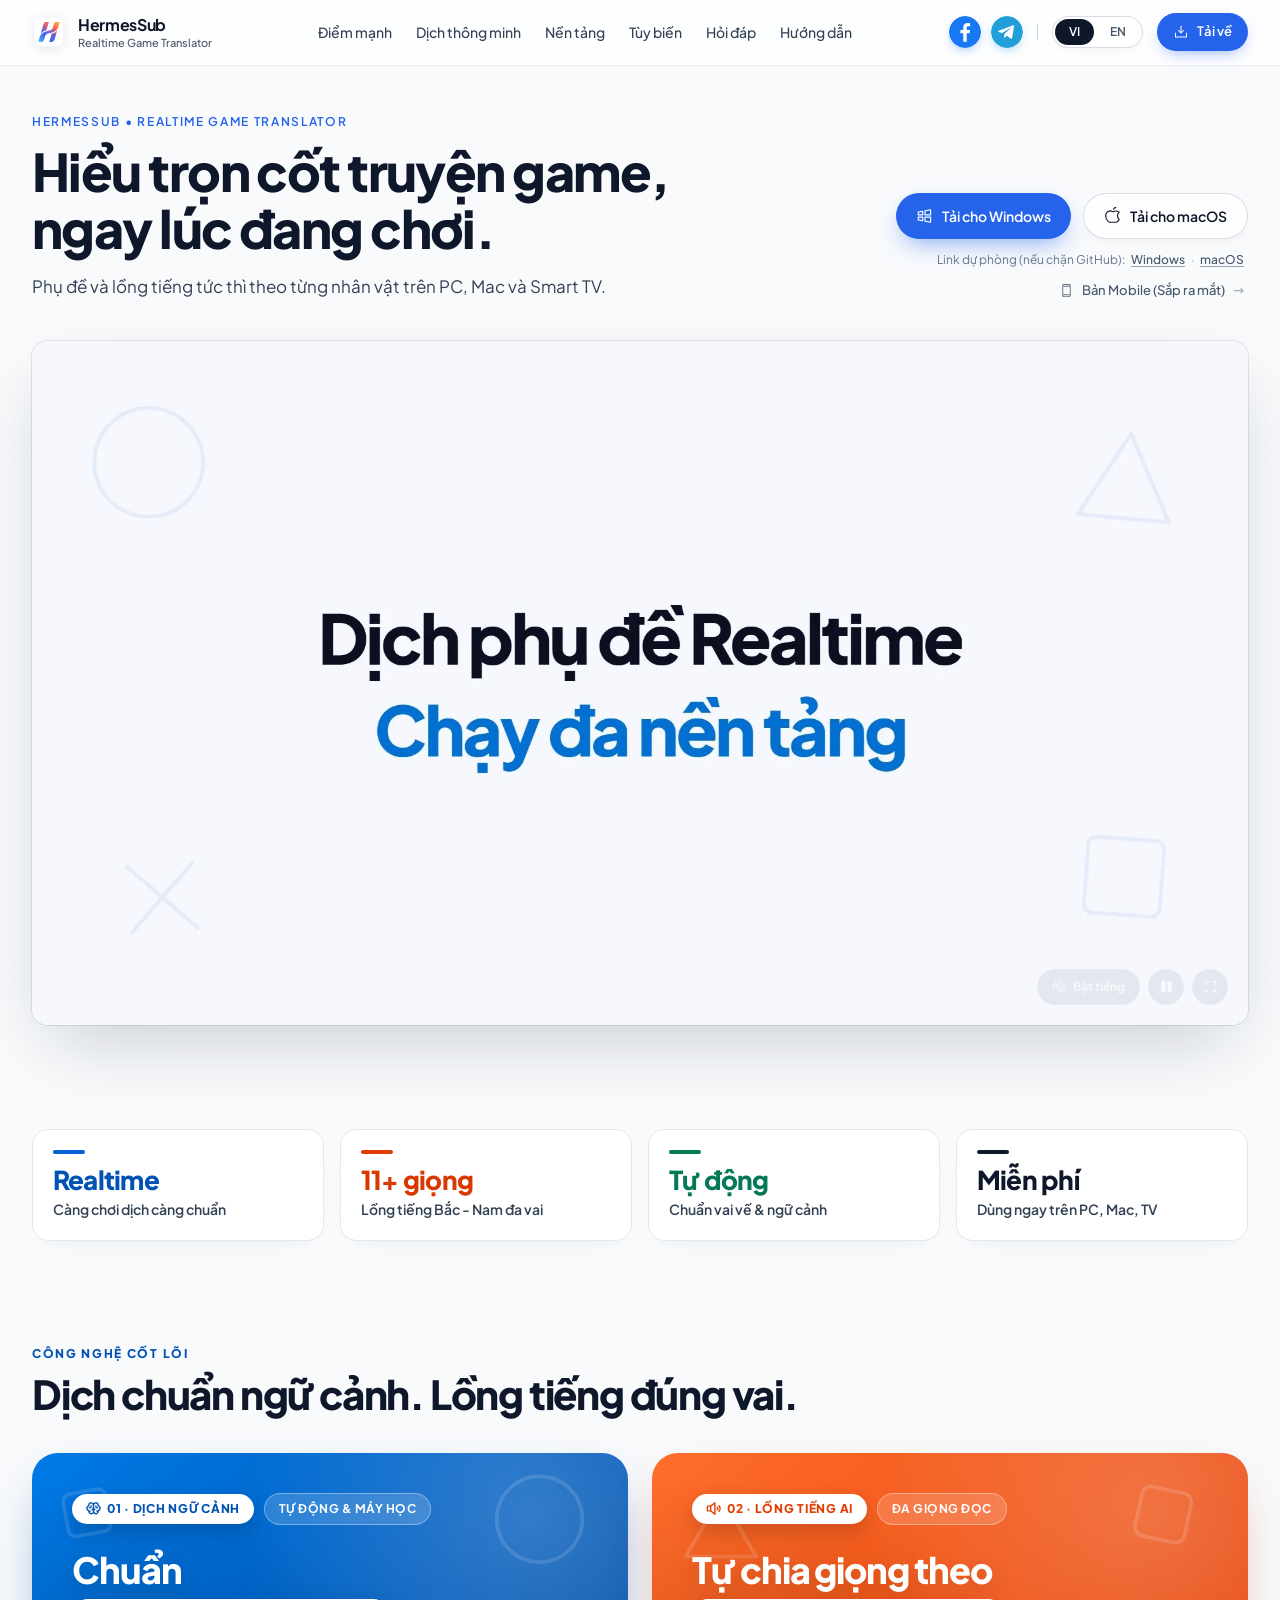
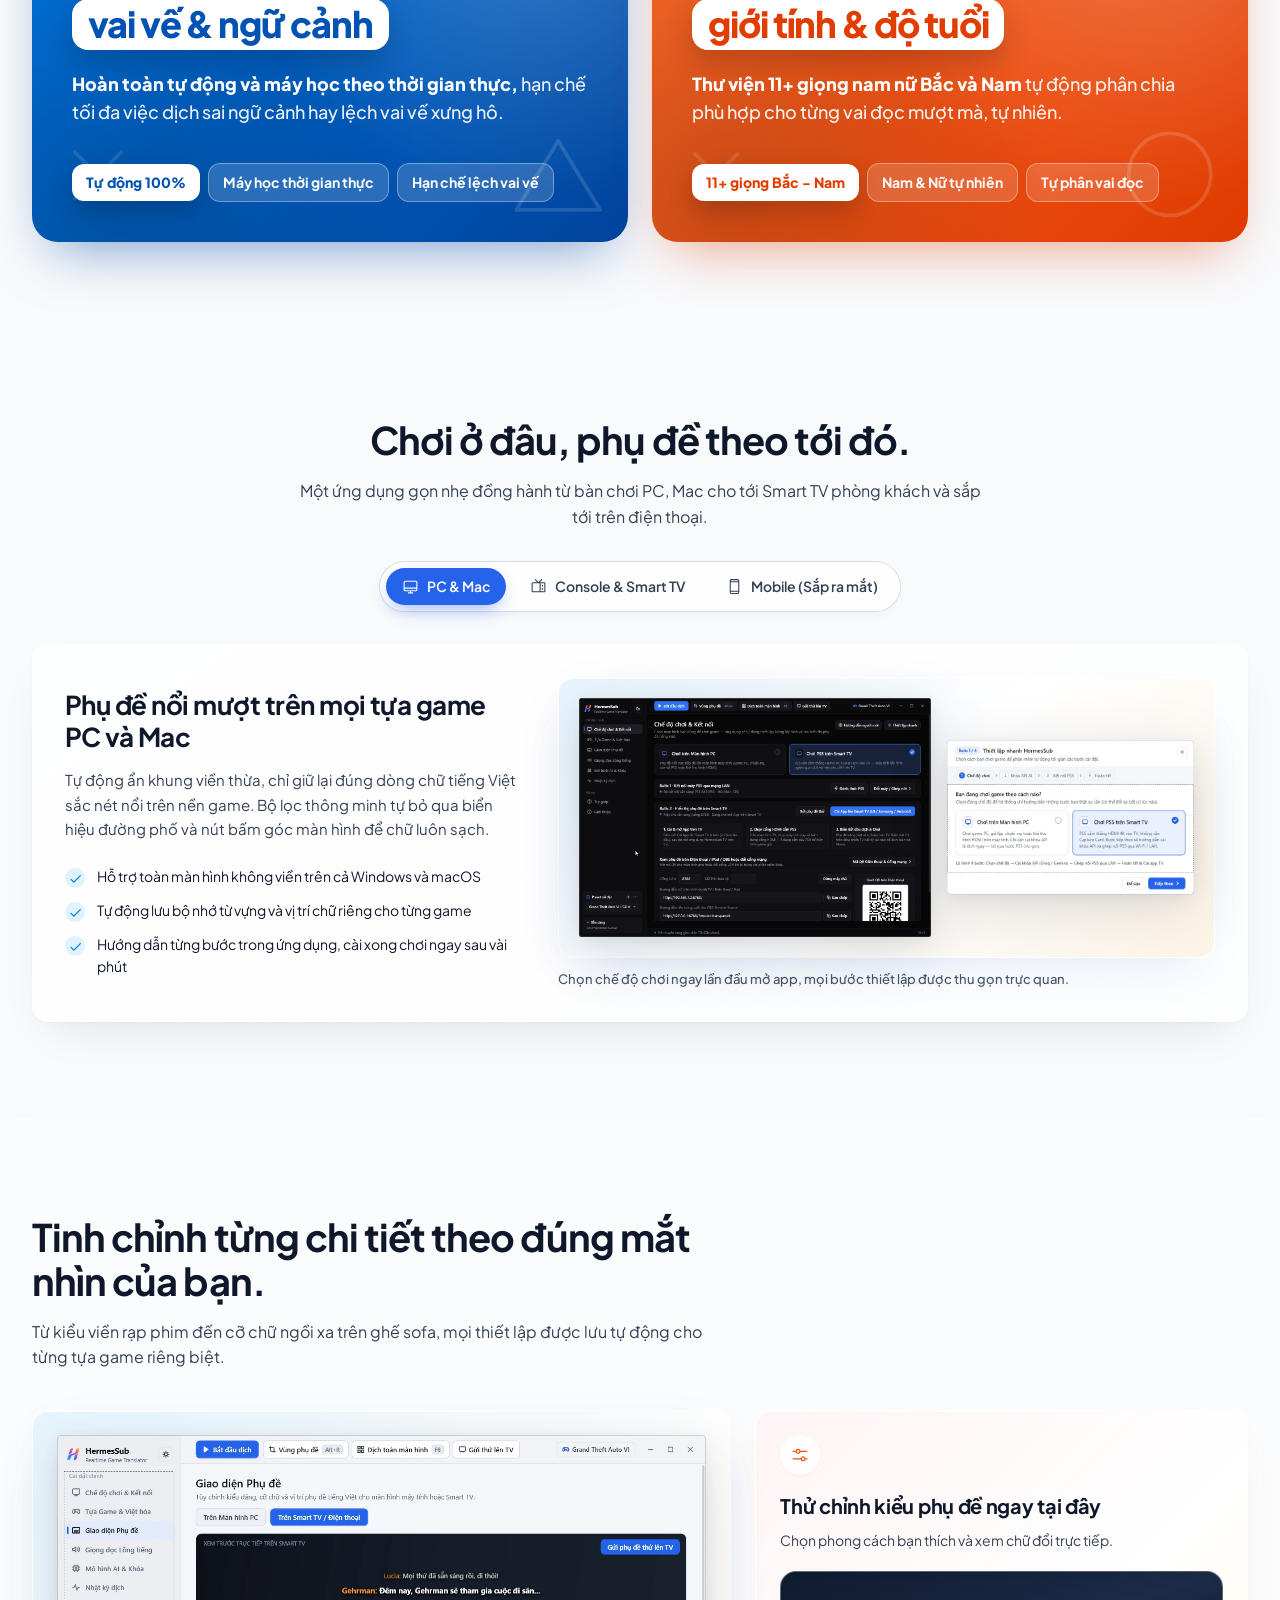
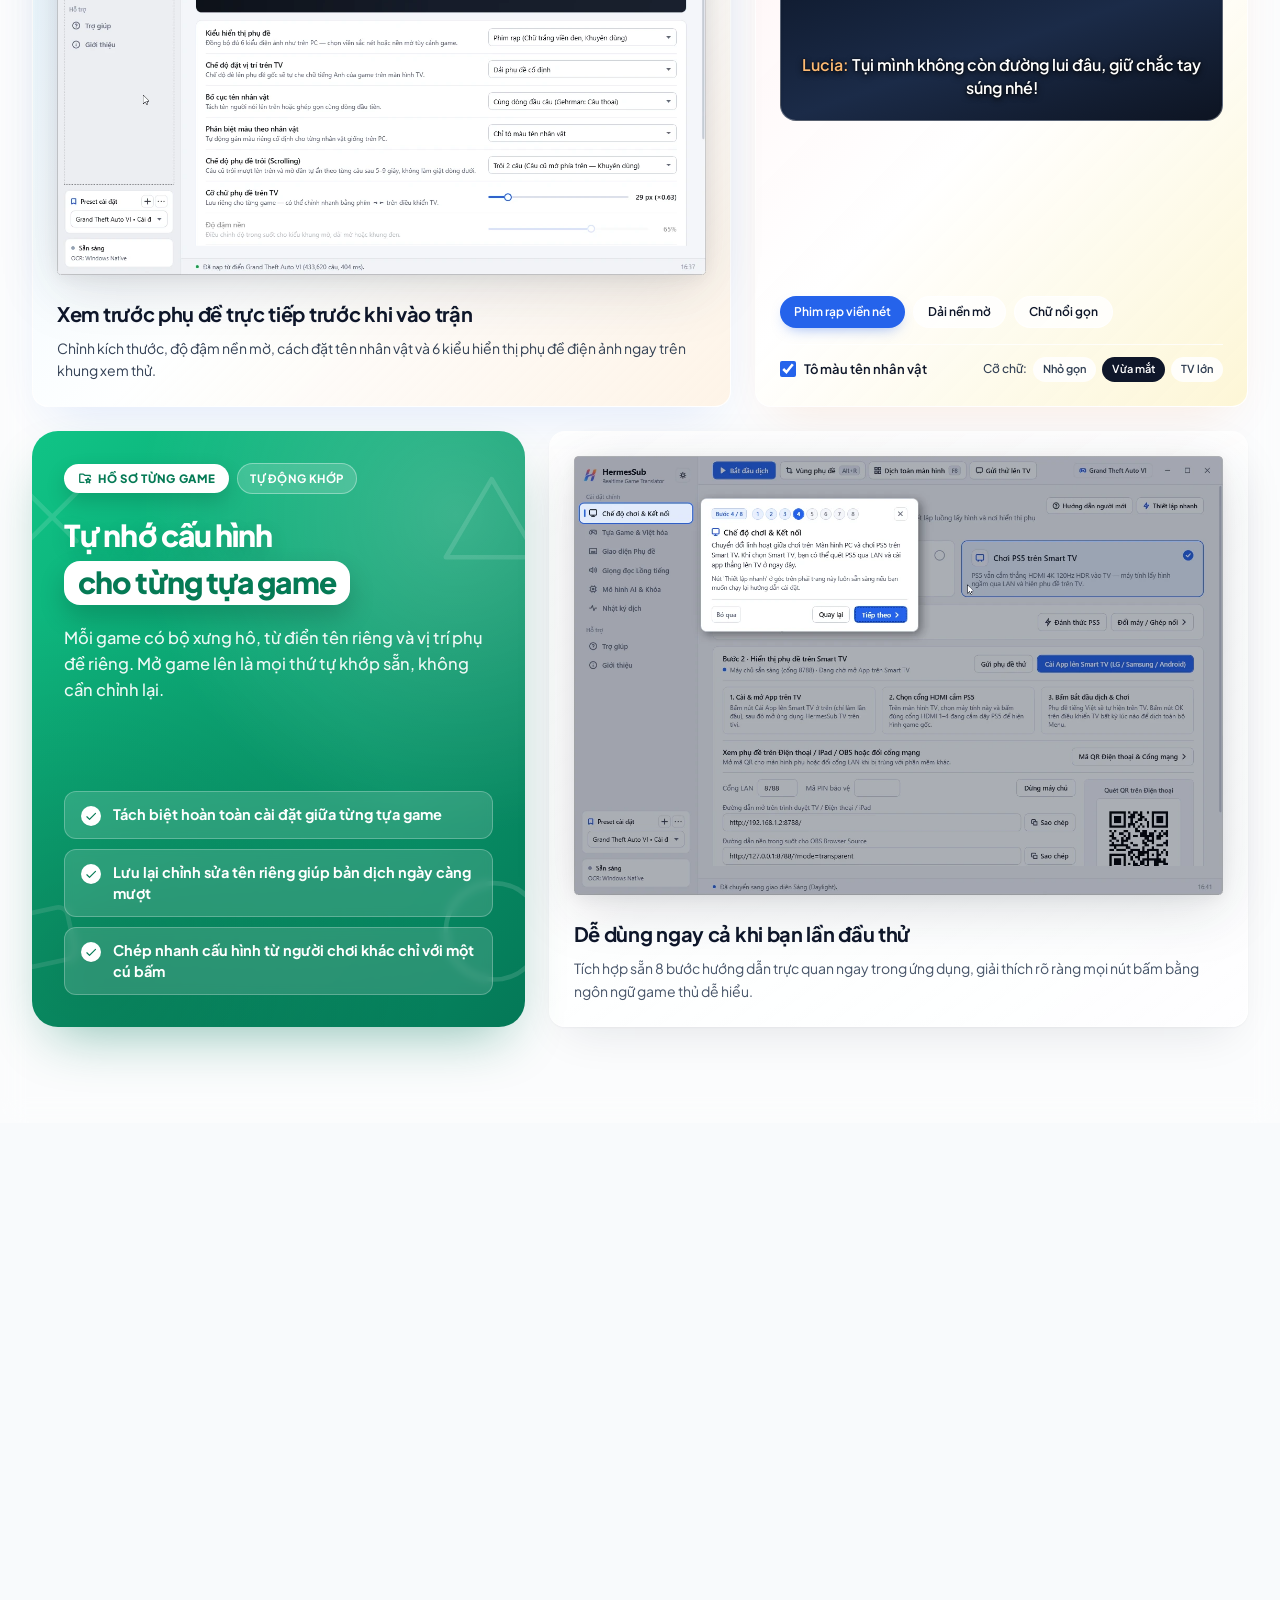
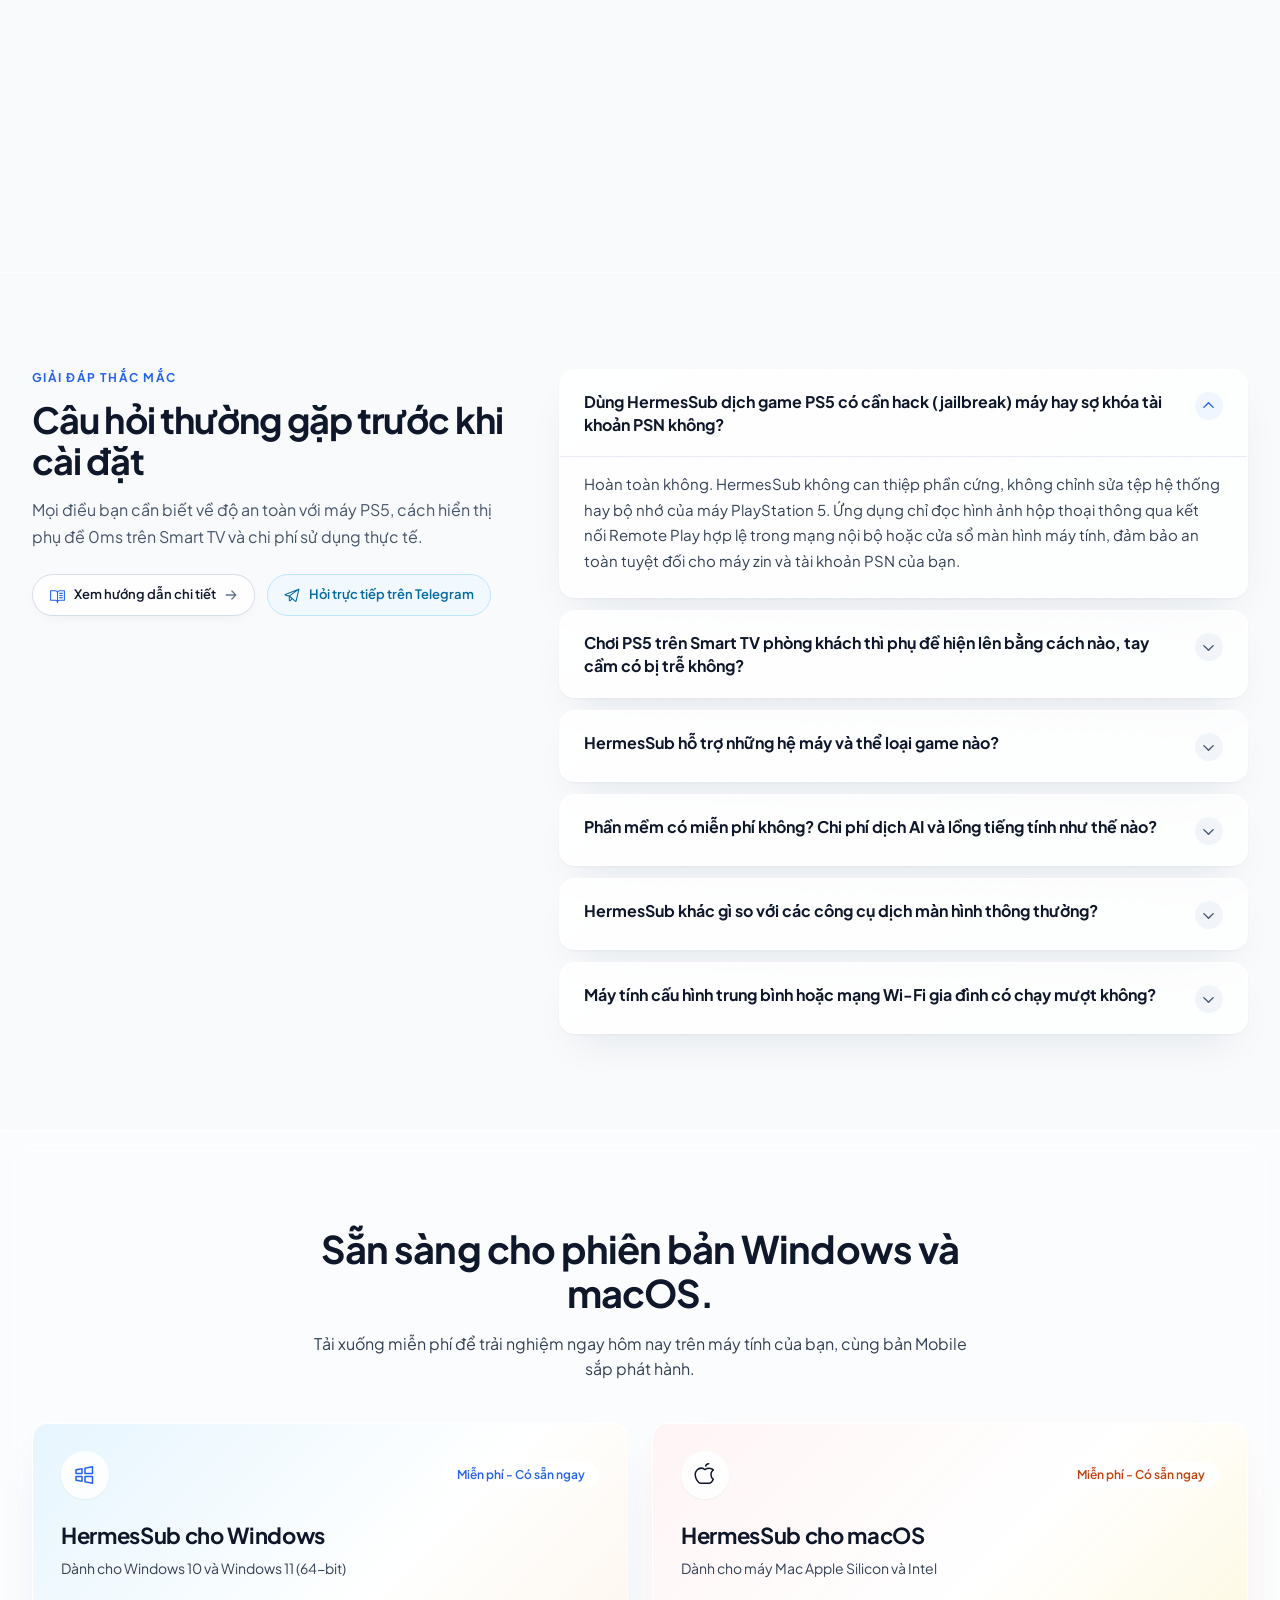
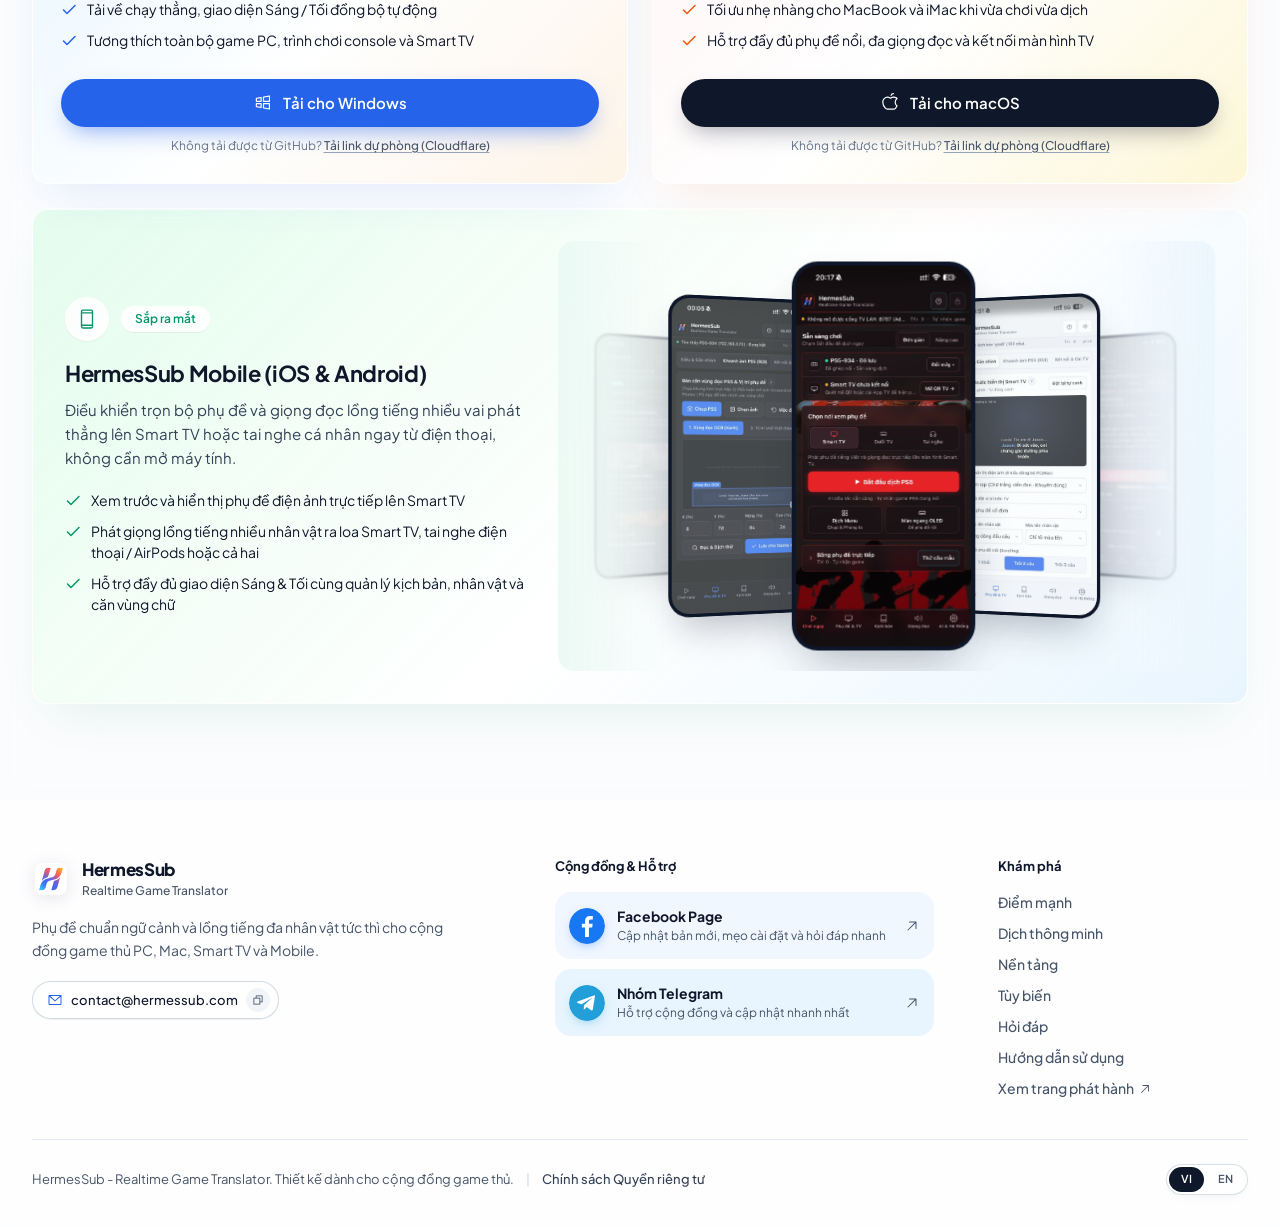
==== commit e5ed198b: "feat(ui): compact StrengthsStrip to 2x2 mobile / 4-column desktop spec bar" ====
--- a/index.html
+++ b/index.html
@@ -28,11 +28,11 @@
     <meta name="twitter:image" content="https://hermessub.com/images/app_icon_light.png" />
     <script id="hermessub-jsonld" type="application/ld+json">{"@context":"https://schema.org","@graph":[{"@type":"Organization","@id":"https://hermessub.com/#organization","name":"HermesSub","url":"https://hermessub.com/","logo":{"@type":"ImageObject","url":"https://hermessub.com/images/app_icon_light.png","width":512,"height":512},"email":"contact@hermessub.com","sameAs":["https://github.com/HermesSub/hermessub.github.io","https://www.facebook.com/hermessub","https://t.me/hermessub_com"]},{"@type":"WebSite","@id":"https://hermessub.com/#website","url":"https://hermessub.com/","name":"HermesSub","alternateName":"HermesSub - Realtime Game Translator","inLanguage":["vi","en"],"publisher":{"@id":"https://hermessub.com/#organization"}},{"@type":"SoftwareApplication","@id":"https://hermessub.com/#software","name":"HermesSub","applicationCategory":"GameApplication","applicationSubCategory":"Real-Time Game Subtitle Translator & AI Voice Dubbing","operatingSystem":"Windows 10, Windows 11, macOS (Apple Silicon), Android TV, LG webOS, Samsung Tizen, iOS","softwareVersion":"1.0.4","inLanguage":"vi","url":"https://hermessub.com/","description":"Dịch phụ đề game thời gian thực chuẩn xưng hô nhân vật và lồng tiếng AI đa giọng đọc trên PC, Mac, PS5 (không cần hack) và Smart TV. Tải miễn phí.","downloadUrl":["https://github.com/HermesSub/hermessub.github.io/releases/download/v1.0.4/HermesSub-win-x64.zip","https://github.com/HermesSub/hermessub.github.io/releases/download/v1.0.4/HermesSub-osx-arm64.zip"],"screenshot":"https://hermessub.com/screenshots/subtitle-studio-light.webp","image":"https://hermessub.com/images/app_icon_light.png","offers":{"@type":"Offer","price":"0","priceCurrency":"USD"},"publisher":{"@id":"https://hermessub.com/#organization"}},{"@type":"VideoObject","@id":"https://hermessub.com/#promo-video","name":"HermesSub - Trình diễn dịch phụ đề và lồng tiếng game thời gian thực","description":"Xem HermesSub dịch phụ đề chuẩn xưng hô nhân vật và lồng tiếng trực tiếp ngay trong cảnh game trên PC, Mac, PS5 và Smart TV.","thumbnailUrl":["https://hermessub.com/videos/hermessub-promo-poster.webp"],"uploadDate":"2026-11-25T00:00:00+07:00","duration":"PT1M10S","contentUrl":"https://media.hermessub.com/Videos/hermessub-promo.mp4?v=2","embedUrl":"https://hermessub.com/","inLanguage":"vi","publisher":{"@id":"https://hermessub.com/#organization"}},{"@type":"FAQPage","@id":"https://hermessub.com/#faq","inLanguage":"vi","mainEntity":[{"@type":"Question","name":"Dùng HermesSub dịch game PS5 có cần hack (jailbreak) máy hay sợ khóa tài khoản PSN không?","acceptedAnswer":{"@type":"Answer","text":"Hoàn toàn không. HermesSub không can thiệp phần cứng, không chỉnh sửa tệp hệ thống hay bộ nhớ của máy PlayStation 5. Ứng dụng chỉ đọc hình ảnh hộp thoại thông qua kết nối Remote Play hợp lệ trong mạng nội bộ hoặc cửa sổ màn hình máy tính, đảm bảo an toàn tuyệt đối cho máy zin và tài khoản PSN của bạn."}},{"@type":"Question","name":"Chơi PS5 trên Smart TV phòng khách thì phụ đề hiện lên bằng cách nào, tay cầm có bị trễ không?","acceptedAnswer":{"@type":"Answer","text":"Tay cầm DualSense vẫn kết nối trực tiếp vào máy PS5 ở tài khoản PSN chính và xuất hình qua cáp HDMI gốc nên độ trễ điều khiển là 0ms. HermesSub chạy ngầm qua một tài khoản PSN phụ để đọc thoại, sau đó đẩy lớp phụ đề tiếng Việt sắc nét nổi trực tiếp lên Smart TV (hỗ trợ LG webOS, Samsung Tizen và Android TV)."}},{"@type":"Question","name":"HermesSub hỗ trợ những hệ máy và thể loại game nào?","acceptedAnswer":{"@type":"Answer","text":"Ứng dụng hoạt động trên PC Windows 10/11, macOS (Apple Silicon), máy chơi game cầm tay chạy Windows và PlayStation 5 (qua Remote Play, chiaki-ng hoặc Capture Card), xuất phụ đề ngay trên màn hình máy tính hoặc Smart TV. Bạn có thể dịch mọi tựa game cốt truyện, nhập vai, phiêu lưu tiếng Anh, Nhật, Trung, Hàn sang tiếng Việt theo thời gian thực."}},{"@type":"Question","name":"Phần mềm có miễn phí không? Chi phí dịch AI và lồng tiếng tính như thế nào?","acceptedAnswer":{"@type":"Answer","text":"Bạn tải và sử dụng HermesSub hoàn toàn miễn phí. Các gói từ điển cộng đồng có sẵn và giọng đọc ngoại tuyến chạy ngay trên máy không tốn bất kỳ chi phí nào. Khi cần dịch câu thoại mới trực tuyến, bạn có thể chọn Google Dịch miễn phí hoặc tự gắn API key cá nhân (Gemini, DeepSeek, Groq, OpenAI) với chi phí thực dùng rất thấp và tự chủ hoàn toàn."}},{"@type":"Question","name":"HermesSub khác gì so với các công cụ dịch màn hình thông thường?","acceptedAnswer":{"@type":"Answer","text":"Các công cụ OCR phổ thông dịch rời rạc từng câu khiến lời thoại loạn xưng hô (lúc tôi-bạn, lúc anh-em) và sai lệch thuật ngữ game. HermesSub ghi nhớ mạch truyện, tự động khóa đúng vai vế xưng hô giữa từng cặp nhân vật, tích lũy từ điển riêng theo tựa game và hỗ trợ lồng tiếng AI tách giọng riêng biệt cho từng nhân vật."}},{"@type":"Question","name":"Máy tính cấu hình trung bình hoặc mạng Wi-Fi gia đình có chạy mượt không?","acceptedAnswer":{"@type":"Answer","text":"HermesSub được tối ưu nhẹ tài nguyên để chạy song song mà không làm tụt FPS của game. Quá trình truyền hình ảnh nội bộ từ PS5 và đẩy phụ đề sang Smart TV diễn ra trực tiếp trong mạng Wi-Fi/LAN trong nhà, không vòng qua máy chủ trung gian nên phản hồi gần như tức thì."}}]}]}</script>
     <!--seo-head-end-->
-    <script type="module" crossorigin src="/assets/index-Bc4LfwkN.js"></script>
-    <link rel="stylesheet" crossorigin href="/assets/index-DH7j5qM9.css">
+    <script type="module" crossorigin src="/assets/index-8qbX5yvm.js"></script>
+    <link rel="stylesheet" crossorigin href="/assets/index-DTQ3VM3i.css">
   </head>
   <body class="bg-[#F8FAFC] text-[#0F172A] antialiased selection:bg-[#2563EB]/15 selection:text-[#0F172A]">
-    <div id="root"><link rel="preload" as="image" href="/images/hermessub-logo-light.svg"/><link rel="preload" as="image" href="/images/social-facebook.svg"/><link rel="preload" as="image" href="/images/social-telegram.svg"/><link rel="preload" as="image" href="/screenshots/theme-obsidian.webp"/><link rel="preload" as="image" href="/screenshots/mobile-play-akira.webp"/><link rel="preload" as="image" href="/screenshots/mobile-tv-subtitles.jpg"/><link rel="preload" as="image" href="/screenshots/mobile-scripts-gta6.webp"/><link rel="preload" as="image" href="/screenshots/mobile-tv-voice.jpg"/><link rel="preload" as="image" href="/screenshots/mobile-themes-cyberpunk.webp"/><link rel="preload" as="image" href="/screenshots/mobile-roi-dark.webp"/><div class="relative min-h-[100dvh] text-[#0F172A]"><div aria-hidden="true" class="pastel-ambient-canvas pointer-events-none fixed inset-0 -z-10"></div><header class="sticky top-0 z-40 border-b border-white/80 bg-white/75 shadow-[0_1px_0_rgba(15,23,42,0.06)] backdrop-blur-xl"><nav aria-label="Primary Navigation" class="mx-auto flex h-16 max-w-[1320px] items-center justify-between gap-2 px-4 sm:gap-4 md:px-8"><a href="#" class="flex shrink-0 items-center gap-2.5 rounded-2xl py-1 pr-1 transition-opacity hover:opacity-90 sm:gap-3 sm:pr-2"><img src="/images/hermessub-logo-light.svg" alt="HermesSub" width="32" height="32" class="h-8 w-8 shrink-0 object-contain drop-shadow-[0_2px_6px_rgba(15,23,42,0.1)] sm:h-[34px] sm:w-[34px]"/><div class="flex flex-col leading-none"><span class="text-[15px] font-bold tracking-[-0.02em] text-[#0F172A] sm:text-[16px]">HermesSub</span><span class="mt-1 hidden text-[11px] font-medium text-[#475569] sm:block">Realtime Game Translator</span></div></a><ul class="hidden items-center gap-5 xl:gap-6 lg:flex"><li><a href="#highlights" class="whitespace-nowrap text-[14px] font-medium text-[#334155] transition-colors hover:text-[#2563EB]">Điểm mạnh</a></li><li><a href="#intelligence" class="whitespace-nowrap text-[14px] font-medium text-[#334155] transition-colors hover:text-[#2563EB]">Dịch thông minh</a></li><li><a href="#platforms" class="whitespace-nowrap text-[14px] font-medium text-[#334155] transition-colors hover:text-[#2563EB]">Nền tảng</a></li><li><a href="#customize" class="whitespace-nowrap text-[14px] font-medium text-[#334155] transition-colors hover:text-[#2563EB]">Tùy biến</a></li><li><a href="#faq" class="whitespace-nowrap text-[14px] font-medium text-[#334155] transition-colors hover:text-[#2563EB]">Hỏi đáp</a></li><li><a href="/guides/" class="whitespace-nowrap text-[14px] transition-colors hover:text-[#2563EB] font-medium text-[#334155]">Hướng dẫn</a></li></ul><div class="flex shrink-0 items-center gap-3 sm:gap-3.5"><div class="flex items-center gap-2.5 sm:gap-2.5"><a href="https://www.facebook.com/hermessub" target="_blank" rel="noopener noreferrer" aria-label="Trang Facebook HermesSub" title="Facebook Page" class="inline-flex h-7 w-7 items-center justify-center rounded-full shadow-[0_4px_12px_-4px_rgba(24,119,242,0.55)] transition-transform hover:scale-108 active:scale-95 sm:h-8 sm:w-8"><img src="/images/social-facebook.svg" alt="Facebook" width="32" height="32" class="h-7 w-7 rounded-full sm:h-8 sm:w-8"/></a><a href="https://t.me/hermessub_com" target="_blank" rel="noopener noreferrer" aria-label="Cộng đồng Telegram HermesSub" title="Nhóm Telegram" class="inline-flex h-7 w-7 items-center justify-center rounded-full shadow-[0_4px_12px_-4px_rgba(34,158,217,0.55)] transition-transform hover:scale-108 active:scale-95 sm:h-8 sm:w-8"><img src="/images/social-telegram.svg" alt="Telegram" width="32" height="32" class="h-7 w-7 rounded-full sm:h-8 sm:w-8"/></a></div><span aria-hidden="true" class="hidden h-4 w-px bg-[#CBD5E1] sm:inline-block"></span><div role="group" aria-label="Language switcher" class="glass-pill flex items-center gap-0.5 rounded-full p-0.5"><a href="/" hrefLang="vi" aria-current="true" class="rounded-full px-3 py-1 text-[11px] font-semibold transition-colors sm:px-3.5 sm:text-[12px] bg-[#0F172A] text-[#FFFFFF]">VI</a><a href="/en/" hrefLang="en" class="rounded-full px-3 py-1 text-[11px] font-semibold transition-colors sm:px-3.5 sm:text-[12px] text-[#475569] hover:text-[#0F172A]">EN</a></div><a href="#download" class="hidden min-h-[38px] items-center gap-2 whitespace-nowrap rounded-full bg-[#2563EB] px-4 py-2 text-[13px] font-semibold text-[#FFFFFF] shadow-[0_6px_16px_-6px_rgba(37,99,235,0.55)] transition-all hover:bg-[#1D4ED8] active:scale-[0.98] sm:inline-flex"><svg xmlns="http://www.w3.org/2000/svg" width="16" height="16" fill="currentColor" viewBox="0 0 256 256" aria-hidden="true"><path d="M224,144v64a8,8,0,0,1-8,8H40a8,8,0,0,1-8-8V144a8,8,0,0,1,16,0v56H208V144a8,8,0,0,1,16,0Zm-101.66,5.66a8,8,0,0,0,11.32,0l40-40a8,8,0,0,0-11.32-11.32L136,124.69V32a8,8,0,0,0-16,0v92.69L93.66,98.34a8,8,0,0,0-11.32,11.32Z"></path></svg><span>Tải về</span></a><button type="button" aria-label="Mở menu điều hướng" aria-expanded="false" class="glass-pill inline-flex h-8 w-8 items-center justify-center rounded-full text-[#0F172A] transition-colors hover:bg-white sm:h-9 sm:w-9 lg:hidden"><svg xmlns="http://www.w3.org/2000/svg" width="17" height="17" fill="currentColor" viewBox="0 0 256 256" aria-hidden="true"><path d="M224,128a8,8,0,0,1-8,8H40a8,8,0,0,1,0-16H216A8,8,0,0,1,224,128ZM40,72H216a8,8,0,0,0,0-16H40a8,8,0,0,0,0,16ZM216,184H40a8,8,0,0,0,0,16H216a8,8,0,0,0,0-16Z"></path></svg></button></div></nav></header><main id="main-content"><section class="pt-8 pb-14 md:pt-12 md:pb-20"><div class="mx-auto max-w-[1320px] px-5 md:px-8"><div class="grid grid-cols-1 items-end gap-7 lg:grid-cols-12"><div class="lg:col-span-6 xl:col-span-7"><p class="text-[12px] font-semibold tracking-[0.14em] text-[#2563EB] uppercase">HERMESSUB • REALTIME GAME TRANSLATOR</p><h1 class="mt-3 text-[28px] leading-[1.1] font-extrabold tracking-[-0.03em] text-[#0F172A] sm:text-[40px] lg:text-[46px] xl:text-[52px]">Hiểu trọn cốt truyện game,<br/>ngay lúc đang chơi.</h1><p class="mt-4 max-w-[54ch] text-[15px] leading-[1.6] text-[#334155] sm:text-[17px]">Phụ đề và lồng tiếng tức thì theo từng nhân vật trên PC, Mac và Smart TV.</p></div><div class="flex flex-col items-start gap-3 lg:col-span-6 lg:items-end xl:col-span-5"><div class="flex w-full flex-col gap-3 sm:w-auto sm:flex-row sm:flex-nowrap sm:items-center lg:justify-end"><a href="https://github.com/HermesSub/hermessub.github.io/releases/download/v1.0.4/HermesSub-win-x64.zip" target="_blank" rel="noopener noreferrer" class="inline-flex min-h-[46px] items-center justify-center gap-2 whitespace-nowrap rounded-full bg-[#2563EB] px-5 py-2.5 text-[14px] font-semibold text-[#FFFFFF] shadow-[0_10px_24px_-8px_rgba(37,99,235,0.58)] transition-all hover:bg-[#1D4ED8] active:scale-[0.98]"><svg xmlns="http://www.w3.org/2000/svg" width="18" height="18" fill="currentColor" viewBox="0 0 256 256" aria-hidden="true"><path d="M208,136H128a8,8,0,0,0-8,8v57.45a8,8,0,0,0,6.57,7.88l80,14.54A7.61,7.61,0,0,0,208,224a8,8,0,0,0,8-8V144A8,8,0,0,0,208,136Zm-8,70.41-64-11.63V152h64ZM96,136H32a8,8,0,0,0-8,8v40a8,8,0,0,0,6.57,7.87l64,11.64a8.54,8.54,0,0,0,1.43.13,8,8,0,0,0,8-8V144A8,8,0,0,0,96,136Zm-8,50.05-48-8.73V152H88ZM213.13,33.86a8,8,0,0,0-6.56-1.73l-80,14.55A8,8,0,0,0,120,54.55V112a8,8,0,0,0,8,8h80a8,8,0,0,0,8-8V40A8,8,0,0,0,213.13,33.86ZM200,104H136V61.22l64-11.63ZM101.13,54.22a8,8,0,0,0-6.56-1.73l-64,11.64A8,8,0,0,0,24,72v40a8,8,0,0,0,8,8H96a8,8,0,0,0,8-8V60.36A8,8,0,0,0,101.13,54.22ZM88,104H40V78.68L88,70Z"></path></svg><span>Tải cho Windows</span></a><a href="https://github.com/HermesSub/hermessub.github.io/releases/download/v1.0.4/HermesSub-osx-arm64.zip" target="_blank" rel="noopener noreferrer" class="glass-pill inline-flex min-h-[46px] items-center justify-center gap-2 whitespace-nowrap rounded-full px-5 py-2.5 text-[14px] font-semibold text-[#0F172A] transition-all hover:bg-white active:scale-[0.98]"><svg xmlns="http://www.w3.org/2000/svg" width="18" height="18" fill="currentColor" viewBox="0 0 256 256" aria-hidden="true"><path d="M223.3,169.59a8.07,8.07,0,0,0-2.8-3.4C203.53,154.53,200,134.64,200,120c0-17.67,13.47-33.06,21.5-40.67a8,8,0,0,0,0-11.62C208.82,55.74,187.82,48,168,48a72.2,72.2,0,0,0-40,12.13,71.56,71.56,0,0,0-90.71,9.09A74.63,74.63,0,0,0,16,123.4a127.06,127.06,0,0,0,40.14,89.73A39.8,39.8,0,0,0,83.59,224h87.68a39.84,39.84,0,0,0,29.12-12.57,125,125,0,0,0,17.82-24.6C225.23,174,224.33,172,223.3,169.59Zm-34.63,30.94a23.76,23.76,0,0,1-17.4,7.47H83.59a23.82,23.82,0,0,1-16.44-6.51A111.14,111.14,0,0,1,32,123,58.5,58.5,0,0,1,48.65,80.47,54.81,54.81,0,0,1,88,64h.78A55.45,55.45,0,0,1,123,76.28a8,8,0,0,0,10,0A55.44,55.44,0,0,1,168,64a70.64,70.64,0,0,1,36,10.35c-13,14.52-20,30.47-20,45.65,0,23.77,7.64,42.73,22.18,55.3A105.82,105.82,0,0,1,188.67,200.53ZM128.23,30A40,40,0,0,1,167,0h1a8,8,0,0,1,0,16h-1a24,24,0,0,0-23.24,18,8,8,0,1,1-15.5-4Z"></path></svg><span>Tải cho macOS</span></a></div><p class="flex flex-wrap items-center gap-x-1.5 px-1 text-[12px] text-[#64748B] lg:justify-end"><span>Link dự phòng (nếu chặn GitHub):</span><a href="https://media.hermessub.com/Releases/v1.0.4/HermesSub-win-x64.zip" target="_blank" rel="noopener noreferrer" class="font-medium text-[#475569] underline decoration-[#94A3B8] underline-offset-2 transition-colors hover:text-[#2563EB] hover:decoration-[#2563EB]">Windows</a><span aria-hidden="true" class="text-[#94A3B8]">·</span><a href="https://media.hermessub.com/Releases/v1.0.4/HermesSub-osx-arm64.zip" target="_blank" rel="noopener noreferrer" class="font-medium text-[#475569] underline decoration-[#94A3B8] underline-offset-2 transition-colors hover:text-[#0F172A] hover:decoration-[#0F172A]">macOS</a></p><a href="#download" class="group inline-flex items-center gap-2 px-1 text-[13px] font-medium text-[#475569] transition-colors hover:text-[#2563EB]"><svg xmlns="http://www.w3.org/2000/svg" width="15" height="15" fill="currentColor" viewBox="0 0 256 256" class="text-[#64748B] transition-colors group-hover:text-[#2563EB]" aria-hidden="true"><path d="M176,16H80A24,24,0,0,0,56,40V216a24,24,0,0,0,24,24h96a24,24,0,0,0,24-24V40A24,24,0,0,0,176,16ZM72,64H184V192H72Zm8-32h96a8,8,0,0,1,8,8v8H72V40A8,8,0,0,1,80,32Zm96,192H80a8,8,0,0,1-8-8v-8H184v8A8,8,0,0,1,176,224Z"></path></svg><span>Bản Mobile (Sắp ra mắt)</span><span aria-hidden="true" class="text-[#94A3B8] transition-transform group-hover:translate-x-0.5 group-hover:text-[#2563EB]">→</span></a></div></div><div class="mt-8 aspect-video w-full md:mt-10"><div class="group relative h-full w-full overflow-hidden rounded-2xl bg-[#F6F8FC] shadow-[0_28px_72px_-20px_rgba(15,23,42,0.22)] ring-1 ring-[#0F172A]/10"><div class="relative flex h-full w-full items-center justify-center"><video poster="/videos/hermessub-promo-poster.webp" autoPlay="" loop="" muted="" playsInline="" preload="metadata" class="h-full w-full cursor-pointer bg-[#F6F8FC] object-cover"><source src="https://media.hermessub.com/Videos/hermessub-promo-av1.mp4" type="video/mp4; codecs=&quot;av01.0.08M.08, mp4a.40.2&quot;"/><source src="https://media.hermessub.com/Videos/hermessub-promo.mp4?v=2" type="video/mp4"/></video><div data-controls-visible="false" class="pointer-events-none absolute z-10 flex items-center transition-opacity duration-300 right-2 bottom-2 gap-1.5 sm:right-5 sm:bottom-5 sm:gap-2 opacity-30"><button type="button" aria-label="Bật tiếng" class="pointer-events-auto inline-flex h-7 w-7 sm:h-9 sm:w-auto items-center justify-center sm:gap-1.5 rounded-full border sm:px-3.5 text-[12px] font-semibold transition-all duration-300 active:scale-95 border-white/15 bg-[#0F172A]/24 text-[#FFFFFF]/90 backdrop-blur-[3px] hover:bg-[#0F172A]/72"><svg xmlns="http://www.w3.org/2000/svg" width="14" height="14" fill="currentColor" viewBox="0 0 256 256" class="sm:h-[15px] sm:w-[15px]" aria-hidden="true"><path d="M53.92,34.62A8,8,0,1,0,42.08,45.38L73.55,80H32A16,16,0,0,0,16,96v64a16,16,0,0,0,16,16H77.25l69.84,54.31A8,8,0,0,0,160,224V175.09l42.08,46.29a8,8,0,1,0,11.84-10.76ZM32,96H72v64H32ZM144,207.64,88,164.09V95.89l56,61.6Zm42-63.77a24,24,0,0,0,0-31.72,8,8,0,1,1,12-10.57,40,40,0,0,1,0,52.88,8,8,0,0,1-12-10.59Zm-80.16-76a8,8,0,0,1,1.4-11.23l39.85-31A8,8,0,0,1,160,32v74.83a8,8,0,0,1-16,0V48.36l-26.94,21A8,8,0,0,1,105.84,67.91ZM248,128a79.9,79.9,0,0,1-20.37,53.34,8,8,0,0,1-11.92-10.67,64,64,0,0,0,0-85.33,8,8,0,1,1,11.92-10.67A79.83,79.83,0,0,1,248,128Z"></path></svg><span class="hidden sm:inline">Bật tiếng</span></button><button type="button" aria-label="Tạm dừng" class="pointer-events-auto inline-flex h-7 w-7 sm:h-9 sm:w-9 items-center justify-center rounded-full border transition-all duration-300 active:scale-95 border-white/15 bg-[#0F172A]/24 text-[#FFFFFF]/90 backdrop-blur-[3px] hover:bg-[#0F172A]/72"><svg xmlns="http://www.w3.org/2000/svg" width="13" height="13" fill="currentColor" viewBox="0 0 256 256" class="sm:h-[15px] sm:w-[15px]" aria-hidden="true"><path d="M216,48V208a16,16,0,0,1-16,16H160a16,16,0,0,1-16-16V48a16,16,0,0,1,16-16h40A16,16,0,0,1,216,48ZM96,32H56A16,16,0,0,0,40,48V208a16,16,0,0,0,16,16H96a16,16,0,0,0,16-16V48A16,16,0,0,0,96,32Z"></path></svg></button><button type="button" aria-label="Toàn màn hình" class="pointer-events-auto inline-flex h-7 w-7 sm:h-9 sm:w-9 items-center justify-center rounded-full border transition-all duration-300 active:scale-95 border-white/15 bg-[#0F172A]/24 text-[#FFFFFF]/90 backdrop-blur-[3px] hover:bg-[#0F172A]/72"><svg xmlns="http://www.w3.org/2000/svg" width="14" height="14" fill="currentColor" viewBox="0 0 256 256" class="sm:h-[15px] sm:w-[15px]" aria-hidden="true"><path d="M220,48V88a12,12,0,0,1-24,0V60H168a12,12,0,0,1,0-24h40A12,12,0,0,1,220,48ZM88,196H60V168a12,12,0,0,0-24,0v40a12,12,0,0,0,12,12H88a12,12,0,0,0,0-24Zm120-40a12,12,0,0,0-12,12v28H168a12,12,0,0,0,0,24h40a12,12,0,0,0,12-12V168A12,12,0,0,0,208,156ZM88,36H48A12,12,0,0,0,36,48V88a12,12,0,0,0,24,0V60H88a12,12,0,0,0,0-24Z"></path></svg></button></div></div></div></div></div></section><section id="highlights" class="scroll-mt-20 border-y border-white/85 bg-white/70 backdrop-blur-xl"><div class="mx-auto max-w-[1320px]"><div class="grid grid-cols-1 divide-y divide-[#E2E8F0]/80 sm:grid-cols-2 sm:divide-x lg:grid-cols-6 lg:divide-y-0"><div class="p-5 transition-colors duration-200 md:p-6 hover:bg-[#E0F2FE]/35"><div class="inline-flex h-10 w-10 items-center justify-center rounded-full bg-[#E0F2FE] text-[#0284C7]"><svg xmlns="http://www.w3.org/2000/svg" width="20" height="20" fill="currentColor" viewBox="0 0 256 256" aria-hidden="true"><path d="M247.15,212.42l-56-112a8,8,0,0,0-14.31,0l-21.71,43.43A88,88,0,0,1,108,126.93,103.65,103.65,0,0,0,135.69,64H160a8,8,0,0,0,0-16H104V32a8,8,0,0,0-16,0V48H32a8,8,0,0,0,0,16h87.63A87.76,87.76,0,0,1,96,116.35a87.74,87.74,0,0,1-19-31,8,8,0,1,0-15.08,5.34A103.63,103.63,0,0,0,84,127a87.55,87.55,0,0,1-52,17,8,8,0,0,0,0,16,103.46,103.46,0,0,0,64-22.08,104.18,104.18,0,0,0,51.44,21.31l-26.6,53.19a8,8,0,0,0,14.31,7.16L148.94,192h70.11l13.79,27.58A8,8,0,0,0,240,224a8,8,0,0,0,7.15-11.58ZM156.94,176,184,121.89,211.05,176Z"></path></svg></div><h2 class="mt-4 text-[16px] leading-[1.3] font-bold tracking-[-0.015em] text-[#0F172A]">Dịch tức thì trong trận</h2><p class="mt-2 text-[13px] leading-[1.55] text-[#475569]">Phụ đề hiện khớp từng câu thoại, không cần dừng game hay tra từ điển.</p></div><div class="p-5 transition-colors duration-200 md:p-6 hover:bg-[#FFE4E6]/35"><div class="inline-flex h-10 w-10 items-center justify-center rounded-full bg-[#FFE4E6] text-[#E11D48]"><svg xmlns="http://www.w3.org/2000/svg" width="20" height="20" fill="currentColor" viewBox="0 0 256 256" aria-hidden="true"><path d="M244.8,150.4a8,8,0,0,1-11.2-1.6A51.6,51.6,0,0,0,192,128a8,8,0,0,1-7.37-4.89,8,8,0,0,1,0-6.22A8,8,0,0,1,192,112a24,24,0,1,0-23.24-30,8,8,0,1,1-15.5-4A40,40,0,1,1,219,117.51a67.94,67.94,0,0,1,27.43,21.68A8,8,0,0,1,244.8,150.4ZM190.92,212a8,8,0,1,1-13.84,8,57,57,0,0,0-98.16,0,8,8,0,1,1-13.84-8,72.06,72.06,0,0,1,33.74-29.92,48,48,0,1,1,58.36,0A72.06,72.06,0,0,1,190.92,212ZM128,176a32,32,0,1,0-32-32A32,32,0,0,0,128,176ZM72,120a8,8,0,0,0-8-8A24,24,0,1,1,87.24,82a8,8,0,1,0,15.5-4A40,40,0,1,0,37,117.51,67.94,67.94,0,0,0,9.6,139.19a8,8,0,1,0,12.8,9.61A51.6,51.6,0,0,1,64,128,8,8,0,0,0,72,120Z"></path></svg></div><h2 class="mt-4 text-[16px] leading-[1.3] font-bold tracking-[-0.015em] text-[#0F172A]">Chuẩn xưng hô và ngữ điệu</h2><p class="mt-2 text-[13px] leading-[1.55] text-[#475569]">Phân biệt rõ vai vế, giới tính, cách xưng hô từ giang hồ đến sử thi.</p></div><div class="p-5 transition-colors duration-200 md:p-6 hover:bg-[#DBEAFE]/35"><div class="inline-flex h-10 w-10 items-center justify-center rounded-full bg-[#DBEAFE] text-[#2563EB]"><svg xmlns="http://www.w3.org/2000/svg" width="20" height="20" fill="currentColor" viewBox="0 0 256 256" aria-hidden="true"><path d="M216,64H147.31l34.35-34.34a8,8,0,1,0-11.32-11.32L128,60.69,85.66,18.34A8,8,0,0,0,74.34,29.66L108.69,64H40A16,16,0,0,0,24,80V200a16,16,0,0,0,16,16H216a16,16,0,0,0,16-16V80A16,16,0,0,0,216,64ZM40,80H144V200H40ZM216,200H160V80h56V200Zm-16-84a12,12,0,1,1-12-12A12,12,0,0,1,200,116Zm0,48a12,12,0,1,1-12-12A12,12,0,0,1,200,164Z"></path></svg></div><h2 class="mt-4 text-[16px] leading-[1.3] font-bold tracking-[-0.015em] text-[#0F172A]">PC, Mac, Smart TV &amp; Mobile</h2><p class="mt-2 text-[13px] leading-[1.55] text-[#475569]">Chơi mượt từ bàn làm việc, phòng khách Smart TV cho tới điều khiển ngay trên điện thoại.</p></div><div class="p-5 transition-colors duration-200 md:p-6 hover:bg-[#FEF3C7]/40"><div class="inline-flex h-10 w-10 items-center justify-center rounded-full bg-[#FEF3C7] text-[#D97706]"><svg xmlns="http://www.w3.org/2000/svg" width="20" height="20" fill="currentColor" viewBox="0 0 256 256" aria-hidden="true"><path d="M155.51,24.81a8,8,0,0,0-8.42.88L77.25,80H32A16,16,0,0,0,16,96v64a16,16,0,0,0,16,16H77.25l69.84,54.31A8,8,0,0,0,160,224V32A8,8,0,0,0,155.51,24.81ZM32,96H72v64H32ZM144,207.64,88,164.09V91.91l56-43.55Zm54-106.08a40,40,0,0,1,0,52.88,8,8,0,0,1-12-10.58,24,24,0,0,0,0-31.72,8,8,0,0,1,12-10.58ZM248,128a79.9,79.9,0,0,1-20.37,53.34,8,8,0,0,1-11.92-10.67,64,64,0,0,0,0-85.33,8,8,0,1,1,11.92-10.67A79.83,79.83,0,0,1,248,128Z"></path></svg></div><h2 class="mt-4 text-[16px] leading-[1.3] font-bold tracking-[-0.015em] text-[#0F172A]">Lồng tiếng 1 hoặc nhiều vai</h2><p class="mt-2 text-[13px] leading-[1.55] text-[#475569]">Chọn một giọng kể chuyện hoặc tách giọng riêng cho từng nhân vật.</p></div><div class="p-5 transition-colors duration-200 md:p-6 hover:bg-[#DCFCE7]/35"><div class="inline-flex h-10 w-10 items-center justify-center rounded-full bg-[#DCFCE7] text-[#059669]"><svg xmlns="http://www.w3.org/2000/svg" width="20" height="20" fill="currentColor" viewBox="0 0 256 256" aria-hidden="true"><path d="M248,124a56.11,56.11,0,0,0-32-50.61V72a48,48,0,0,0-88-26.49A48,48,0,0,0,40,72v1.39a56,56,0,0,0,0,101.2V176a48,48,0,0,0,88,26.49A48,48,0,0,0,216,176v-1.41A56.09,56.09,0,0,0,248,124ZM88,208a32,32,0,0,1-31.81-28.56A55.87,55.87,0,0,0,64,180h8a8,8,0,0,0,0-16H64A40,40,0,0,1,50.67,86.27,8,8,0,0,0,56,78.73V72a32,32,0,0,1,64,0v68.26A47.8,47.8,0,0,0,88,128a8,8,0,0,0,0,16,32,32,0,0,1,0,64Zm104-44h-8a8,8,0,0,0,0,16h8a55.87,55.87,0,0,0,7.81-.56A32,32,0,1,1,168,144a8,8,0,0,0,0-16,47.8,47.8,0,0,0-32,12.26V72a32,32,0,0,1,64,0v6.73a8,8,0,0,0,5.33,7.54A40,40,0,0,1,192,164Zm16-52a8,8,0,0,1-8,8h-4a36,36,0,0,1-36-36V80a8,8,0,0,1,16,0v4a20,20,0,0,0,20,20h4A8,8,0,0,1,208,112ZM60,120H56a8,8,0,0,1,0-16h4A20,20,0,0,0,80,84V80a8,8,0,0,1,16,0v4A36,36,0,0,1,60,120Z"></path></svg></div><h2 class="mt-4 text-[16px] leading-[1.3] font-bold tracking-[-0.015em] text-[#0F172A]">Càng chơi càng hiểu game</h2><p class="mt-2 text-[13px] leading-[1.55] text-[#475569]">Tự ghi nhớ tên riêng, chiêu thức và phong cách nói qua từng giờ chơi.</p></div><div class="p-5 transition-colors duration-200 md:p-6 hover:bg-[#FFEDD5]/40"><div class="inline-flex h-10 w-10 items-center justify-center rounded-full bg-[#FFEDD5] text-[#EA580C]"><svg xmlns="http://www.w3.org/2000/svg" width="20" height="20" fill="currentColor" viewBox="0 0 256 256" aria-hidden="true"><path d="M40,88H73a32,32,0,0,0,62,0h81a8,8,0,0,0,0-16H135a32,32,0,0,0-62,0H40a8,8,0,0,0,0,16Zm64-24A16,16,0,1,1,88,80,16,16,0,0,1,104,64ZM216,168H199a32,32,0,0,0-62,0H40a8,8,0,0,0,0,16h97a32,32,0,0,0,62,0h17a8,8,0,0,0,0-16Zm-48,24a16,16,0,1,1,16-16A16,16,0,0,1,168,192Z"></path></svg></div><h2 class="mt-4 text-[16px] leading-[1.3] font-bold tracking-[-0.015em] text-[#0F172A]">Tùy biến sâu theo gu riêng</h2><p class="mt-2 text-[13px] leading-[1.55] text-[#475569]">Chỉnh phông chữ, màu từng vai, nền mờ, tốc độ đọc và lưu riêng cho mỗi game.</p></div></div></div></section><section id="intelligence" class="scroll-mt-20 py-14 md:py-20"><div class="mx-auto max-w-[1320px] px-4 sm:px-5 md:px-8"><div class="" style="opacity:0;transform:translateY(18px)"><div class="max-w-[980px]"><p class="text-[12px] font-extrabold tracking-[0.14em] text-[#0052B4] uppercase">CÔNG NGHỆ CỐT LÕI</p><h2 class="mt-2 text-[28px] leading-[1.15] font-extrabold tracking-[-0.03em] text-[#0F172A] sm:text-[36px] md:text-[40px]">Dịch chuẩn ngữ cảnh. Lồng tiếng đúng vai.</h2></div></div><div class="mt-7 grid grid-cols-1 gap-5 md:mt-9 lg:grid-cols-2 lg:gap-6"><div class="h-full" style="opacity:0;transform:translateY(18px)"><article style="background:linear-gradient(135deg, #007AE6 0%, #00439C 100%);box-shadow:0 24px 56px -20px rgba(0, 67, 156, 0.52)" class="relative flex h-full flex-col justify-between overflow-hidden rounded-[26px] p-6 text-[#FFFFFF] sm:p-8 md:p-10"><svg aria-hidden="true" viewBox="0 0 640 420" fill="none" class="pointer-events-none absolute inset-0 h-full w-full opacity-[0.13]" preserveAspectRatio="xMidYMid slice"><circle cx="545" cy="72" r="46" stroke="#FFFFFF" stroke-width="4"></circle><polygon points="565,310 610,384 520,384" stroke="#FFFFFF" stroke-width="4" stroke-linejoin="round"></polygon><g stroke="#FFFFFF" stroke-width="4" stroke-linecap="round"><line x1="46" y1="322" x2="96" y2="372"></line><line x1="96" y1="322" x2="46" y2="372"></line></g><rect x="36" y="42" width="46" height="46" rx="8" transform="rotate(-10 59 65)" stroke="#FFFFFF" stroke-width="4"></rect></svg><div aria-hidden="true" style="background:radial-gradient(circle at 84% 16%, rgba(255,255,255,0.20) 0%, rgba(255,255,255,0) 48%), radial-gradient(circle at 12% 90%, rgba(0,0,0,0.16) 0%, rgba(0,0,0,0) 52%)" class="pointer-events-none absolute inset-0"></div><div class="relative z-10"><div class="flex flex-wrap items-center gap-2.5"><span style="color:#0052B4" class="inline-flex items-center gap-1.5 rounded-full bg-[#FFFFFF] px-3.5 py-1.5 text-[12px] font-extrabold tracking-[0.06em] uppercase shadow-[0_8px_20px_rgba(0,0,0,0.16)]"><svg xmlns="http://www.w3.org/2000/svg" width="15" height="15" fill="currentColor" viewBox="0 0 256 256" aria-hidden="true"><path d="M252,124a60.14,60.14,0,0,0-32-53.08,52,52,0,0,0-92-32.11A52,52,0,0,0,36,70.92a60,60,0,0,0,0,106.14,52,52,0,0,0,92,32.13,52,52,0,0,0,92-32.13A60.05,60.05,0,0,0,252,124ZM88,204a28,28,0,0,1-26.85-20.07c1,0,1.89.07,2.85.07h8a12,12,0,0,0,0-24H64A36,36,0,0,1,52,90.05a12,12,0,0,0,8-11.32V72a28,28,0,0,1,56,0v60.18a51.61,51.61,0,0,0-7.2-3.85,12,12,0,1,0-9.6,22A28,28,0,0,1,88,204Zm104-44h-8a12,12,0,0,0,0,24h8c1,0,1.9,0,2.85-.07a28,28,0,1,1-38-33.61,12,12,0,1,0-9.6-22,51.61,51.61,0,0,0-7.2,3.85V72a28,28,0,0,1,56,0v6.73a12,12,0,0,0,8,11.32,36,36,0,0,1-12,70Zm16-44a12,12,0,0,1-12,12,40,40,0,0,1-40-40V84a12,12,0,0,1,24,0v4a16,16,0,0,0,16,16A12,12,0,0,1,208,116ZM100,88a40,40,0,0,1-40,40,12,12,0,0,1,0-24A16,16,0,0,0,76,88V84a12,12,0,0,1,24,0Z"></path></svg><span>01 · DỊCH NGỮ CẢNH</span></span><span class="inline-flex items-center rounded-full border border-white/35 bg-white/16 px-3.5 py-1.5 text-[12px] font-bold tracking-[0.04em] text-[#FFFFFF] uppercase">TỰ ĐỘNG &amp; MÁY HỌC</span></div><h3 class="mt-6 text-[28px] leading-[1.18] font-extrabold tracking-[-0.03em] text-[#FFFFFF] [text-shadow:0_6px_22px_rgba(0,0,0,0.14)] sm:text-[34px] md:text-[36px]"><span class="block">Chuẩn</span><span style="color:#0052B4" class="mt-2 inline-block rounded-2xl bg-[#FFFFFF] px-4 py-1 text-shadow-none shadow-[0_12px_28px_rgba(0,0,0,0.18)]">vai vế &amp; ngữ cảnh</span></h3><p class="mt-5 max-w-[44ch] text-[16px] leading-[1.6] font-medium text-white/92 sm:text-[18px]"><strong class="font-extrabold text-[#FFFFFF]">Hoàn toàn tự động và máy học theo thời gian thực,</strong> <!-- -->hạn chế tối đa việc dịch sai ngữ cảnh hay lệch vai vế xưng hô.</p></div><ul class="relative z-10 mt-7 flex flex-wrap items-center gap-2 pt-2"><li style="color:#0052B4" class="rounded-xl bg-[#FFFFFF] px-3.5 py-2 text-[13px] font-extrabold shadow-[0_10px_24px_rgba(0,0,0,0.18)] sm:text-[14px]">Tự động 100%</li><li class="rounded-xl border border-white/35 bg-white/16 px-3.5 py-2 text-[13px] font-bold text-[#FFFFFF] sm:text-[14px]">Máy học thời gian thực</li><li class="rounded-xl border border-white/35 bg-white/16 px-3.5 py-2 text-[13px] font-bold text-[#FFFFFF] sm:text-[14px]">Hạn chế lệch vai vế</li></ul></article></div><div class="h-full" style="opacity:0;transform:translateY(18px)"><article style="background:linear-gradient(135deg, #FF6D2C 0%, #DF3A00 100%);box-shadow:0 24px 56px -20px rgba(223, 58, 0, 0.48)" class="relative flex h-full flex-col justify-between overflow-hidden rounded-[26px] p-6 text-[#FFFFFF] sm:p-8 md:p-10"><svg aria-hidden="true" viewBox="0 0 640 420" fill="none" class="pointer-events-none absolute inset-0 h-full w-full opacity-[0.14]" preserveAspectRatio="xMidYMid slice"><rect x="522" y="40" width="54" height="54" rx="10" transform="rotate(12 549 67)" stroke="#FFFFFF" stroke-width="4"></rect><circle cx="556" cy="346" r="44" stroke="#FFFFFF" stroke-width="4"></circle><polygon points="74,48 112,112 36,112" stroke="#FFFFFF" stroke-width="4" stroke-linejoin="round"></polygon><g stroke="#FFFFFF" stroke-width="4" stroke-linecap="round"><line x1="46" y1="324" x2="92" y2="370"></line><line x1="92" y1="324" x2="46" y2="370"></line></g></svg><div aria-hidden="true" style="background:radial-gradient(circle at 84% 16%, rgba(255,255,255,0.20) 0%, rgba(255,255,255,0) 48%), radial-gradient(circle at 12% 90%, rgba(0,0,0,0.16) 0%, rgba(0,0,0,0) 52%)" class="pointer-events-none absolute inset-0"></div><div class="relative z-10"><div class="flex flex-wrap items-center gap-2.5"><span style="color:#E23D00" class="inline-flex items-center gap-1.5 rounded-full bg-[#FFFFFF] px-3.5 py-1.5 text-[12px] font-extrabold tracking-[0.06em] uppercase shadow-[0_8px_20px_rgba(0,0,0,0.16)]"><svg xmlns="http://www.w3.org/2000/svg" width="15" height="15" fill="currentColor" viewBox="0 0 256 256" aria-hidden="true"><path d="M157.27,21.22a12,12,0,0,0-12.64,1.31L75.88,76H32A20,20,0,0,0,12,96v64a20,20,0,0,0,20,20H75.88l68.75,53.47A12,12,0,0,0,164,224V32A12,12,0,0,0,157.27,21.22ZM36,100H68v56H36Zm104,99.46L92,162.13V93.87l48-37.33ZM212,128a44,44,0,0,1-11,29.11,12,12,0,1,1-18-15.88,20,20,0,0,0,0-26.43,12,12,0,0,1,18-15.86A43.94,43.94,0,0,1,212,128Zm40,0a83.87,83.87,0,0,1-21.39,56,12,12,0,0,1-17.89-16,60,60,0,0,0,0-80,12,12,0,1,1,17.88-16A83.87,83.87,0,0,1,252,128Z"></path></svg><span>02 · LỒNG TIẾNG AI</span></span><span class="inline-flex items-center rounded-full border border-white/35 bg-white/16 px-3.5 py-1.5 text-[12px] font-bold tracking-[0.04em] text-[#FFFFFF] uppercase">ĐA GIỌNG ĐỌC</span></div><h3 class="mt-6 text-[28px] leading-[1.18] font-extrabold tracking-[-0.03em] text-[#FFFFFF] [text-shadow:0_6px_22px_rgba(0,0,0,0.14)] sm:text-[34px] md:text-[36px]"><span class="block">Tự chia giọng theo</span><span style="color:#E23D00" class="mt-2 inline-block rounded-2xl bg-[#FFFFFF] px-4 py-1 text-shadow-none shadow-[0_12px_28px_rgba(0,0,0,0.18)]">giới tính &amp; độ tuổi</span></h3><p class="mt-5 max-w-[44ch] text-[16px] leading-[1.6] font-medium text-white/92 sm:text-[18px]"><strong class="font-extrabold text-[#FFFFFF]">Thư viện 11+ giọng nam nữ Bắc và Nam</strong> <!-- -->tự động phân chia phù hợp cho từng vai đọc mượt mà, tự nhiên.</p></div><ul class="relative z-10 mt-7 flex flex-wrap items-center gap-2 pt-2"><li style="color:#E23D00" class="rounded-xl bg-[#FFFFFF] px-3.5 py-2 text-[13px] font-extrabold shadow-[0_10px_24px_rgba(0,0,0,0.18)] sm:text-[14px]">11+ giọng Bắc - Nam</li><li class="rounded-xl border border-white/35 bg-white/16 px-3.5 py-2 text-[13px] font-bold text-[#FFFFFF] sm:text-[14px]">Nam &amp; Nữ tự nhiên</li><li class="rounded-xl border border-white/35 bg-white/16 px-3.5 py-2 text-[13px] font-bold text-[#FFFFFF] sm:text-[14px]">Tự phân vai đọc</li></ul></article></div></div></div></section><section id="platforms" class="scroll-mt-20 py-16 md:py-24"><div class="mx-auto max-w-[1320px] px-5 md:px-8"><div class="" style="opacity:0;transform:translateY(18px)"><div class="mx-auto max-w-[700px] text-center"><h2 class="text-[28px] leading-[1.15] font-bold tracking-[-0.025em] text-[#0F172A] md:text-[38px]">Chơi ở đâu, phụ đề theo tới đó.</h2><p class="mt-4 text-[16px] leading-[1.6] text-[#334155]">Một ứng dụng gọn nhẹ đồng hành từ bàn chơi PC, Mac cho tới Smart TV phòng khách và sắp tới trên điện thoại.</p></div></div><div class="mt-8 flex justify-center"><div class="glass-pill inline-flex flex-wrap justify-center gap-2 rounded-full p-1.5"><button type="button" class="inline-flex items-center gap-2 rounded-full px-4 py-2 text-[14px] font-semibold whitespace-nowrap transition-all bg-[#2563EB] text-[#FFFFFF] shadow-[0_8px_18px_-6px_rgba(37,99,235,0.5)]"><svg xmlns="http://www.w3.org/2000/svg" width="17" height="17" fill="currentColor" viewBox="0 0 256 256" aria-hidden="true"><path d="M208,40H48A24,24,0,0,0,24,64V176a24,24,0,0,0,24,24h72v16H96a8,8,0,0,0,0,16h64a8,8,0,0,0,0-16H136V200h72a24,24,0,0,0,24-24V64A24,24,0,0,0,208,40ZM48,56H208a8,8,0,0,1,8,8v80H40V64A8,8,0,0,1,48,56ZM208,184H48a8,8,0,0,1-8-8V160H216v16A8,8,0,0,1,208,184Z"></path></svg><span>PC &amp; Mac</span></button><button type="button" class="inline-flex items-center gap-2 rounded-full px-4 py-2 text-[14px] font-semibold whitespace-nowrap transition-all text-[#334155] hover:bg-white/80 hover:text-[#0F172A]"><svg xmlns="http://www.w3.org/2000/svg" width="17" height="17" fill="currentColor" viewBox="0 0 256 256" aria-hidden="true"><path d="M216,64H147.31l34.35-34.34a8,8,0,1,0-11.32-11.32L128,60.69,85.66,18.34A8,8,0,0,0,74.34,29.66L108.69,64H40A16,16,0,0,0,24,80V200a16,16,0,0,0,16,16H216a16,16,0,0,0,16-16V80A16,16,0,0,0,216,64ZM40,80H144V200H40ZM216,200H160V80h56V200Zm-16-84a12,12,0,1,1-12-12A12,12,0,0,1,200,116Zm0,48a12,12,0,1,1-12-12A12,12,0,0,1,200,164Z"></path></svg><span>Console &amp; Smart TV</span></button><button type="button" class="inline-flex items-center gap-2 rounded-full px-4 py-2 text-[14px] font-semibold whitespace-nowrap transition-all text-[#334155] hover:bg-white/80 hover:text-[#0F172A]"><svg xmlns="http://www.w3.org/2000/svg" width="17" height="17" fill="currentColor" viewBox="0 0 256 256" aria-hidden="true"><path d="M176,16H80A24,24,0,0,0,56,40V216a24,24,0,0,0,24,24h96a24,24,0,0,0,24-24V40A24,24,0,0,0,176,16ZM72,64H184V192H72Zm8-32h96a8,8,0,0,1,8,8v8H72V40A8,8,0,0,1,80,32Zm96,192H80a8,8,0,0,1-8-8v-8H184v8A8,8,0,0,1,176,224Z"></path></svg><span>Mobile (Sắp ra mắt)</span></button></div></div><div class="glass-panel mt-8 rounded-2xl p-6 md:p-8"><div class="grid grid-cols-1 items-center gap-8 lg:grid-cols-12"><div class="lg:col-span-5"><h3 class="text-[22px] leading-[1.25] font-bold tracking-[-0.02em] text-[#0F172A] md:text-[26px]">Phụ đề nổi mượt trên mọi tựa game PC và Mac</h3><p class="mt-3.5 text-[15px] leading-[1.65] text-[#334155]">Tự động ẩn khung viền thừa, chỉ giữ lại đúng dòng chữ tiếng Việt sắc nét nổi trên nền game. Bộ lọc thông minh tự bỏ qua biển hiệu đường phố và nút bấm góc màn hình để chữ luôn sạch.</p><ul class="mt-6 space-y-3"><li class="flex items-start gap-3"><span class="mt-0.5 inline-flex h-5 w-5 shrink-0 items-center justify-center rounded-full bg-[#E0F2FE] text-[#0284C7]"><svg xmlns="http://www.w3.org/2000/svg" width="13" height="13" fill="currentColor" viewBox="0 0 256 256" aria-hidden="true"><path d="M232.49,80.49l-128,128a12,12,0,0,1-17,0l-56-56a12,12,0,1,1,17-17L96,183,215.51,63.51a12,12,0,0,1,17,17Z"></path></svg></span><span class="text-[14px] leading-[1.55] text-[#0F172A]">Hỗ trợ toàn màn hình không viền trên cả Windows và macOS</span></li><li class="flex items-start gap-3"><span class="mt-0.5 inline-flex h-5 w-5 shrink-0 items-center justify-center rounded-full bg-[#E0F2FE] text-[#0284C7]"><svg xmlns="http://www.w3.org/2000/svg" width="13" height="13" fill="currentColor" viewBox="0 0 256 256" aria-hidden="true"><path d="M232.49,80.49l-128,128a12,12,0,0,1-17,0l-56-56a12,12,0,1,1,17-17L96,183,215.51,63.51a12,12,0,0,1,17,17Z"></path></svg></span><span class="text-[14px] leading-[1.55] text-[#0F172A]">Tự động lưu bộ nhớ từ vựng và vị trí chữ riêng cho từng game</span></li><li class="flex items-start gap-3"><span class="mt-0.5 inline-flex h-5 w-5 shrink-0 items-center justify-center rounded-full bg-[#E0F2FE] text-[#0284C7]"><svg xmlns="http://www.w3.org/2000/svg" width="13" height="13" fill="currentColor" viewBox="0 0 256 256" aria-hidden="true"><path d="M232.49,80.49l-128,128a12,12,0,0,1-17,0l-56-56a12,12,0,1,1,17-17L96,183,215.51,63.51a12,12,0,0,1,17,17Z"></path></svg></span><span class="text-[14px] leading-[1.55] text-[#0F172A]">Hướng dẫn từng bước trong ứng dụng, cài xong chơi ngay sau vài phút</span></li></ul></div><div class="min-w-0 lg:col-span-7"><div class="glass-stage-sky rounded-2xl p-4 sm:p-5"><div class="grid grid-cols-1 items-center gap-4 sm:grid-cols-12"><div class="sm:col-span-7"><img src="/screenshots/play-modes-pc-dark.webp" alt="Giao diện chọn chế độ chơi trên màn hình PC trong HermesSub" loading="lazy" class="app-shot-float block w-full object-contain"/></div><div class="sm:col-span-5"><img src="/screenshots/quick-setup-wizard.webp?v=2" alt="Hướng dẫn thiết lập nhanh 4 bước trong HermesSub" loading="lazy" class="app-shot-float block w-full object-contain"/></div></div></div><p class="mt-3 text-[13px] font-medium text-[#475569]">Chọn chế độ chơi ngay lần đầu mở app, mọi bước thiết lập được thu gọn trực quan.</p></div></div></div></div></section><section id="customize" class="scroll-mt-20 border-t border-white/85 bg-white/45 py-16 backdrop-blur-md md:py-24"><div class="mx-auto max-w-[1320px] px-5 md:px-8"><div class="" style="opacity:0;transform:translateY(18px)"><div class="max-w-[700px]"><h2 class="text-[28px] leading-[1.15] font-bold tracking-[-0.025em] text-[#0F172A] md:text-[38px]">Tinh chỉnh từng chi tiết theo đúng mắt nhìn của bạn.</h2><p class="mt-4 text-[16px] leading-[1.6] text-[#334155]">Từ kiểu viền rạp phim đến cỡ chữ ngồi xa trên ghế sofa, mọi thiết lập được lưu tự động cho từng tựa game riêng biệt.</p></div></div><div class="mt-10 grid grid-cols-1 gap-6 lg:grid-cols-12"><div class="glass-stage-sky rounded-2xl p-6 lg:col-span-7"><img src="/screenshots/subtitle-studio-light.webp" alt="Giao diện tinh chỉnh phụ đề và xem trước trên Smart TV trong HermesSub" loading="lazy" class="app-shot-float block w-full object-contain"/><h3 class="mt-6 text-[20px] font-bold tracking-[-0.015em] text-[#0F172A]">Xem trước phụ đề trực tiếp trước khi vào trận</h3><p class="mt-2 text-[14px] leading-[1.6] text-[#334155]">Chỉnh kích thước, độ đậm nền mờ, cách đặt tên nhân vật và 6 kiểu hiển thị phụ đề điện ảnh ngay trên khung xem thử.</p></div><div class="glass-stage-warm flex flex-col justify-between rounded-2xl p-6 lg:col-span-5"><div><div class="inline-flex h-10 w-10 items-center justify-center rounded-full bg-white/90 text-[#EA580C] shadow-xs"><svg xmlns="http://www.w3.org/2000/svg" width="20" height="20" fill="currentColor" viewBox="0 0 256 256" aria-hidden="true"><path d="M40,88H73a32,32,0,0,0,62,0h81a8,8,0,0,0,0-16H135a32,32,0,0,0-62,0H40a8,8,0,0,0,0,16Zm64-24A16,16,0,1,1,88,80,16,16,0,0,1,104,64ZM216,168H199a32,32,0,0,0-62,0H40a8,8,0,0,0,0,16h97a32,32,0,0,0,62,0h17a8,8,0,0,0,0-16Zm-48,24a16,16,0,1,1,16-16A16,16,0,0,1,168,192Z"></path></svg></div><h3 class="mt-4 text-[20px] font-bold tracking-[-0.015em] text-[#0F172A]">Thử chỉnh kiểu phụ đề ngay tại đây</h3><p class="mt-2 text-[14px] leading-[1.6] text-[#334155]">Chọn phong cách bạn thích và xem chữ đổi trực tiếp.</p><div class="mt-5 flex min-h-[150px] flex-col justify-end rounded-2xl border border-white/30 bg-gradient-to-br from-[#0F1A2E] via-[#1B2B48] to-[#0D1422] p-5 shadow-inner"><div class="mx-auto w-full text-center"><div class="inline-block transition-all bg-transparent [text-shadow:0_2px_6px_rgba(0,0,0,0.95),0_0_2px_rgba(0,0,0,1)]"><p class="leading-[1.45] font-semibold text-[#FFFFFF] text-[16px]"><span class="text-[#FDBA74]">Lucia<!-- -->:<!-- --> </span>Tụi mình không còn đường lui đâu, giữ chắc tay súng nhé!</p></div></div></div></div><div class="mt-5 space-y-4"><div class="flex flex-wrap gap-2"><button type="button" class="rounded-full px-3.5 py-1.5 text-[12px] font-semibold transition-all bg-[#2563EB] text-[#FFFFFF] shadow-[0_6px_14px_-6px_rgba(37,99,235,0.5)]">Phim rạp viền nét</button><button type="button" class="rounded-full px-3.5 py-1.5 text-[12px] font-semibold transition-all border border-white/90 bg-white/80 text-[#0F172A] hover:bg-white">Dải nền mờ</button><button type="button" class="rounded-full px-3.5 py-1.5 text-[12px] font-semibold transition-all border border-white/90 bg-white/80 text-[#0F172A] hover:bg-white">Chữ nổi gọn</button></div><div class="flex flex-wrap items-center justify-between gap-3 border-t border-white/80 pt-3"><label class="inline-flex cursor-pointer items-center gap-2 text-[13px] font-semibold text-[#0F172A]"><input type="checkbox" class="h-4 w-4 rounded accent-[#2563EB]" checked=""/><span>Tô màu tên nhân vật</span></label><div class="flex items-center gap-1.5"><span class="text-[12px] font-medium text-[#334155]">Cỡ chữ:</span><button type="button" class="rounded-full px-2.5 py-1 text-[11px] font-semibold transition-colors bg-white/85 text-[#334155] hover:bg-white">Nhỏ gọn</button><button type="button" class="rounded-full px-2.5 py-1 text-[11px] font-semibold transition-colors bg-[#0F172A] text-[#FFFFFF]">Vừa mắt</button><button type="button" class="rounded-full px-2.5 py-1 text-[11px] font-semibold transition-colors bg-white/85 text-[#334155] hover:bg-white">TV lớn</button></div></div></div></div><article style="background:linear-gradient(135deg, #10C486 0%, #047857 100%);box-shadow:0 24px 56px -20px rgba(4, 120, 87, 0.48)" class="relative flex flex-col justify-between overflow-hidden rounded-[26px] p-6 text-[#FFFFFF] sm:p-8 lg:col-span-5"><svg aria-hidden="true" viewBox="0 0 520 520" fill="none" class="pointer-events-none absolute inset-0 h-full w-full opacity-[0.13]" preserveAspectRatio="xMidYMid slice"><polygon points="446,42 486,110 406,110" stroke="#FFFFFF" stroke-width="4" stroke-linejoin="round"></polygon><circle cx="448" cy="436" r="42" stroke="#FFFFFF" stroke-width="4"></circle><rect x="34" y="418" width="46" height="46" rx="8" transform="rotate(-12 57 441)" stroke="#FFFFFF" stroke-width="4"></rect><g stroke="#FFFFFF" stroke-width="4" stroke-linecap="round"><line x1="42" y1="54" x2="84" y2="96"></line><line x1="84" y1="54" x2="42" y2="96"></line></g></svg><div aria-hidden="true" style="background:radial-gradient(circle at 86% 14%, rgba(255,255,255,0.20) 0%, rgba(255,255,255,0) 48%), radial-gradient(circle at 12% 90%, rgba(0,0,0,0.16) 0%, rgba(0,0,0,0) 52%)" class="pointer-events-none absolute inset-0"></div><div class="relative z-10"><div class="flex flex-wrap items-center gap-2"><span class="inline-flex items-center gap-1.5 rounded-full bg-[#FFFFFF] px-3.5 py-1.5 text-[11.5px] font-extrabold tracking-[0.06em] text-[#057A55] uppercase shadow-[0_8px_20px_rgba(0,0,0,0.15)]"><svg xmlns="http://www.w3.org/2000/svg" width="14" height="14" fill="currentColor" viewBox="0 0 256 256" aria-hidden="true"><path d="M44,68V196h64a12,12,0,0,1,0,24H40a20,20,0,0,1-20-20V64A20,20,0,0,1,40,44H93.33a20.12,20.12,0,0,1,12,4L132,68h84a20,20,0,0,1,20,20v20a12,12,0,0,1-24,0V92H128a12,12,0,0,1-7.2-2.4L92,68ZM239.64,170.87l-20.58,17,6.25,25.26a12,12,0,0,1-17.73,13.22L184,212.46l-23.58,13.88a12,12,0,0,1-17.73-13.22l6.25-25.26-20.58-17a12,12,0,0,1,6.72-21.22l27.42-2.12L173,123.24a12,12,0,0,1,22,0l10.48,24.29,27.42,2.12a12,12,0,0,1,6.72,21.22Zm-38.2.42-5-.39a12,12,0,0,1-10.09-7.21l-2.33-5.4-2.33,5.4a12,12,0,0,1-10.1,7.21l-5,.39,3.48,2.87a12,12,0,0,1,4,12.13l-1.21,4.89,5.07-3a12,12,0,0,1,12.18,0l5.07,3L194,186.29a12,12,0,0,1,4-12.13Z"></path></svg><span>HỒ SƠ TỪNG GAME</span></span><span class="inline-flex items-center rounded-full border border-white/35 bg-white/16 px-3 py-1.5 text-[11.5px] font-bold tracking-[0.04em] text-[#FFFFFF] uppercase">TỰ ĐỘNG KHỚP</span></div><h3 class="mt-6 text-[26px] leading-[1.18] font-extrabold tracking-[-0.03em] text-[#FFFFFF] [text-shadow:0_6px_20px_rgba(0,0,0,0.14)] sm:text-[30px]"><span class="block">Tự nhớ cấu hình</span><span class="mt-2 inline-block rounded-2xl bg-[#FFFFFF] px-3.5 py-1 text-[#057A55] text-shadow-none shadow-[0_12px_26px_rgba(0,0,0,0.18)]">cho từng tựa game</span></h3><p class="mt-5 text-[15.5px] leading-[1.6] font-medium text-white/92 sm:text-[16.5px]">Mỗi game có bộ xưng hô, từ điển tên riêng và vị trí phụ đề riêng. Mở game lên là mọi thứ tự khớp sẵn, không cần chỉnh lại.</p></div><ul class="relative z-10 mt-7 space-y-2.5"><li class="flex items-start gap-3 rounded-xl border border-white/25 bg-white/14 px-4 py-3 backdrop-blur-xs"><span class="mt-0.5 inline-flex h-5 w-5 shrink-0 items-center justify-center rounded-full bg-[#FFFFFF] text-[#057A55] shadow-2xs"><svg xmlns="http://www.w3.org/2000/svg" width="12" height="12" fill="currentColor" viewBox="0 0 256 256" aria-hidden="true"><path d="M232.49,80.49l-128,128a12,12,0,0,1-17,0l-56-56a12,12,0,1,1,17-17L96,183,215.51,63.51a12,12,0,0,1,17,17Z"></path></svg></span><span class="text-[14px] leading-[1.45] font-bold text-[#FFFFFF] sm:text-[14.5px]">Tách biệt hoàn toàn cài đặt giữa từng tựa game</span></li><li class="flex items-start gap-3 rounded-xl border border-white/25 bg-white/14 px-4 py-3 backdrop-blur-xs"><span class="mt-0.5 inline-flex h-5 w-5 shrink-0 items-center justify-center rounded-full bg-[#FFFFFF] text-[#057A55] shadow-2xs"><svg xmlns="http://www.w3.org/2000/svg" width="12" height="12" fill="currentColor" viewBox="0 0 256 256" aria-hidden="true"><path d="M232.49,80.49l-128,128a12,12,0,0,1-17,0l-56-56a12,12,0,1,1,17-17L96,183,215.51,63.51a12,12,0,0,1,17,17Z"></path></svg></span><span class="text-[14px] leading-[1.45] font-bold text-[#FFFFFF] sm:text-[14.5px]">Lưu lại chỉnh sửa tên riêng giúp bản dịch ngày càng mượt</span></li><li class="flex items-start gap-3 rounded-xl border border-white/25 bg-white/14 px-4 py-3 backdrop-blur-xs"><span class="mt-0.5 inline-flex h-5 w-5 shrink-0 items-center justify-center rounded-full bg-[#FFFFFF] text-[#057A55] shadow-2xs"><svg xmlns="http://www.w3.org/2000/svg" width="12" height="12" fill="currentColor" viewBox="0 0 256 256" aria-hidden="true"><path d="M232.49,80.49l-128,128a12,12,0,0,1-17,0l-56-56a12,12,0,1,1,17-17L96,183,215.51,63.51a12,12,0,0,1,17,17Z"></path></svg></span><span class="text-[14px] leading-[1.45] font-bold text-[#FFFFFF] sm:text-[14.5px]">Chép nhanh cấu hình từ người chơi khác chỉ với một cú bấm</span></li></ul></article><div class="glass-panel rounded-2xl p-6 lg:col-span-7"><img src="/screenshots/guided-onboarding.webp" alt="Hướng dẫn nhanh từng bước bên trong ứng dụng HermesSub" loading="lazy" class="app-shot-float block w-full object-contain"/><h3 class="mt-6 text-[20px] font-bold tracking-[-0.015em] text-[#0F172A]">Dễ dùng ngay cả khi bạn lần đầu thử</h3><p class="mt-2 text-[14px] leading-[1.6] text-[#475569]">Tích hợp sẵn 8 bước hướng dẫn trực quan ngay trong ứng dụng, giải thích rõ ràng mọi nút bấm bằng ngôn ngữ game thủ dễ hiểu.</p></div></div></div></section><section id="themes" class="scroll-mt-20 py-16 md:py-24"><div class="mx-auto max-w-[1320px] px-5 md:px-8"><div class="" style="opacity:0;transform:translateY(18px)"><div class="glass-panel rounded-2xl p-6 md:p-8"><div class="grid grid-cols-1 items-center gap-8 lg:grid-cols-12"><div class="lg:col-span-5"><p class="text-[12px] font-semibold tracking-[0.14em] text-[#2563EB] uppercase">GIAO DIỆN &amp; CHỦ ĐỀ</p><h2 class="mt-2.5 text-[24px] leading-[1.2] font-bold tracking-[-0.02em] text-[#0F172A] md:text-[32px]">Đổi giao diện Sáng, Tối và chủ đề theo gu của bạn.</h2><p class="mt-3.5 text-[15px] leading-[1.65] text-[#334155]">Chuyển đổi tức thì giữa nền Sáng ban ngày, nền Tối dịu mắt ban đêm hoặc các bộ chủ đề thiết kế riêng mà không làm xáo trộn bố cục hay dữ liệu game.</p><ul class="mt-6 space-y-3"><li class="flex items-start gap-3"><span class="mt-0.5 inline-flex h-5 w-5 shrink-0 items-center justify-center rounded-full bg-[#E0F2FE] text-[#0284C7]"><svg xmlns="http://www.w3.org/2000/svg" width="13" height="13" fill="currentColor" viewBox="0 0 256 256" aria-hidden="true"><path d="M232.49,80.49l-128,128a12,12,0,0,1-17,0l-56-56a12,12,0,1,1,17-17L96,183,215.51,63.51a12,12,0,0,1,17,17Z"></path></svg></span><span class="text-[14px] leading-[1.55] text-[#0F172A]">Hỗ trợ đầy đủ chế độ Sáng rõ nét ban ngày và chế độ Tối dịu mắt khi chơi game buổi tối</span></li><li class="flex items-start gap-3"><span class="mt-0.5 inline-flex h-5 w-5 shrink-0 items-center justify-center rounded-full bg-[#E0F2FE] text-[#0284C7]"><svg xmlns="http://www.w3.org/2000/svg" width="13" height="13" fill="currentColor" viewBox="0 0 256 256" aria-hidden="true"><path d="M232.49,80.49l-128,128a12,12,0,0,1-17,0l-56-56a12,12,0,1,1,17-17L96,183,215.51,63.51a12,12,0,0,1,17,17Z"></path></svg></span><span class="text-[14px] leading-[1.55] text-[#0F172A]">Tích hợp sẵn các bộ chủ đề thiết kế riêng giúp làm mới toàn bộ không gian ứng dụng chỉ với một cú bấm</span></li><li class="flex items-start gap-3"><span class="mt-0.5 inline-flex h-5 w-5 shrink-0 items-center justify-center rounded-full bg-[#E0F2FE] text-[#0284C7]"><svg xmlns="http://www.w3.org/2000/svg" width="13" height="13" fill="currentColor" viewBox="0 0 256 256" aria-hidden="true"><path d="M232.49,80.49l-128,128a12,12,0,0,1-17,0l-56-56a12,12,0,1,1,17-17L96,183,215.51,63.51a12,12,0,0,1,17,17Z"></path></svg></span><span class="text-[14px] leading-[1.55] text-[#0F172A]">Nhiều bộ chủ đề giao diện mới sẽ tiếp tục được cập nhật dần theo thời gian</span></li></ul></div><div class="min-w-0 lg:col-span-7"><div class="glass-stage-sky rounded-2xl p-4 sm:p-5"><div class="relative aspect-[31/21] w-full"><div aria-hidden="false" class="absolute inset-0 flex items-center justify-center transition-opacity duration-700 ease-in-out z-10 opacity-100"><img src="/screenshots/theme-obsidian.webp" alt="Giao diện HermesSub chế độ nền Tối dịu mắt ban đêm" loading="eager" draggable="false" class="app-shot-float block max-h-full max-w-full rounded-xl object-contain"/></div><div aria-hidden="true" class="absolute inset-0 flex items-center justify-center transition-opacity duration-700 ease-in-out pointer-events-none z-0 opacity-0"><img src="/screenshots/theme-daylight.webp" alt="Giao diện HermesSub chế độ nền Sáng rõ nét ban ngày" loading="lazy" draggable="false" class="app-shot-float block max-h-full max-w-full rounded-xl object-contain"/></div><div aria-hidden="true" class="absolute inset-0 flex items-center justify-center transition-opacity duration-700 ease-in-out pointer-events-none z-0 opacity-0"><img src="/screenshots/theme-cyberdeck.webp?v=2" alt="Giao diện HermesSub với bộ chủ đề thiết kế riêng phong cách kỹ thuật" loading="lazy" draggable="false" class="app-shot-float block max-h-full max-w-full rounded-xl object-contain"/></div><div aria-hidden="true" class="absolute inset-0 flex items-center justify-center transition-opacity duration-700 ease-in-out pointer-events-none z-0 opacity-0"><img src="/screenshots/theme-gta6.webp" alt="Giao diện HermesSub với bộ chủ đề hình nền phong cách điện ảnh rực rỡ" loading="lazy" draggable="false" class="app-shot-float block max-h-full max-w-full rounded-xl object-contain"/></div><div aria-hidden="true" class="absolute inset-0 flex items-center justify-center transition-opacity duration-700 ease-in-out pointer-events-none z-0 opacity-0"><img src="/screenshots/theme-custom-5.webp" alt="Giao diện HermesSub với bộ chủ đề sắc đỏ đậm phong cách anime khoa học viễn tưởng" loading="lazy" draggable="false" class="app-shot-float block max-h-full max-w-full rounded-xl object-contain"/></div><div aria-hidden="true" class="absolute inset-0 flex items-center justify-center transition-opacity duration-700 ease-in-out pointer-events-none z-0 opacity-0"><img src="/screenshots/theme-custom-3.webp" alt="Giao diện HermesSub với bộ chủ đề sắc vàng lá thu dịu nhẹ" loading="lazy" draggable="false" class="app-shot-float block max-h-full max-w-full rounded-xl object-contain"/></div><div aria-hidden="true" class="absolute inset-0 flex items-center justify-center transition-opacity duration-700 ease-in-out pointer-events-none z-0 opacity-0"><img src="/screenshots/theme-custom-4.webp" alt="Giao diện HermesSub với bộ chủ đề tranh màu nước nghệ thuật truyền thống" loading="lazy" draggable="false" class="app-shot-float block max-h-full max-w-full rounded-xl object-contain"/></div></div></div><div class="mt-3 flex items-center justify-between gap-4"><p class="text-[13px] font-medium text-[#475569]">Minh họa thực tế khả năng đổi giao diện Sáng, Tối và các bộ chủ đề trên HermesSub.</p><div class="flex shrink-0 items-center gap-1.5" role="group" aria-label="GIAO DIỆN &amp; CHỦ ĐỀ"><button type="button" aria-label="Giao diện HermesSub chế độ nền Tối dịu mắt ban đêm" aria-current="true" class="h-2 rounded-full transition-all duration-300 w-5 bg-[#2563EB]"></button><button type="button" aria-label="Giao diện HermesSub chế độ nền Sáng rõ nét ban ngày" class="h-2 rounded-full transition-all duration-300 w-2 bg-[#CBD5E1] hover:bg-[#94A3B8]"></button><button type="button" aria-label="Giao diện HermesSub với bộ chủ đề thiết kế riêng phong cách kỹ thuật" class="h-2 rounded-full transition-all duration-300 w-2 bg-[#CBD5E1] hover:bg-[#94A3B8]"></button><button type="button" aria-label="Giao diện HermesSub với bộ chủ đề hình nền phong cách điện ảnh rực rỡ" class="h-2 rounded-full transition-all duration-300 w-2 bg-[#CBD5E1] hover:bg-[#94A3B8]"></button><button type="button" aria-label="Giao diện HermesSub với bộ chủ đề sắc đỏ đậm phong cách anime khoa học viễn tưởng" class="h-2 rounded-full transition-all duration-300 w-2 bg-[#CBD5E1] hover:bg-[#94A3B8]"></button><button type="button" aria-label="Giao diện HermesSub với bộ chủ đề sắc vàng lá thu dịu nhẹ" class="h-2 rounded-full transition-all duration-300 w-2 bg-[#CBD5E1] hover:bg-[#94A3B8]"></button><button type="button" aria-label="Giao diện HermesSub với bộ chủ đề tranh màu nước nghệ thuật truyền thống" class="h-2 rounded-full transition-all duration-300 w-2 bg-[#CBD5E1] hover:bg-[#94A3B8]"></button></div></div></div></div></div></div></div></section><section id="faq" aria-labelledby="faq-heading" class="scroll-mt-20 border-t border-white/85 py-16 md:py-24"><div class="mx-auto max-w-[1320px] px-5 md:px-8"><div class="grid grid-cols-1 items-start gap-10 lg:grid-cols-12 lg:gap-12"><div class="lg:col-span-5 lg:sticky lg:top-24"><div class="" style="opacity:0;transform:translateY(18px)"><p class="text-[12px] font-bold tracking-[0.12em] text-[#2563EB] uppercase">GIẢI ĐÁP THẮC MẮC</p><h2 id="faq-heading" class="mt-3 text-[28px] leading-[1.15] font-bold tracking-[-0.025em] text-[#0F172A] md:text-[36px]">Câu hỏi thường gặp trước khi cài đặt</h2><p class="mt-4 max-w-[44ch] text-[15px] leading-[1.65] text-[#475569] md:text-[16px]">Mọi điều bạn cần biết về độ an toàn với máy PS5, cách hiển thị phụ đề 0ms trên Smart TV và chi phí sử dụng thực tế.</p><div class="mt-6 flex flex-wrap items-center gap-3"><a href="/guides/" class="glass-pill inline-flex min-h-[42px] items-center gap-2 rounded-full px-4 py-2 text-[13px] font-semibold text-[#0F172A] transition-colors hover:bg-white hover:text-[#2563EB]"><svg xmlns="http://www.w3.org/2000/svg" width="17" height="17" fill="currentColor" viewBox="0 0 256 256" class="text-[#2563EB]" aria-hidden="true"><path d="M232,48H160a40,40,0,0,0-32,16A40,40,0,0,0,96,48H24a8,8,0,0,0-8,8V200a8,8,0,0,0,8,8H96a24,24,0,0,1,24,24,8,8,0,0,0,16,0,24,24,0,0,1,24-24h72a8,8,0,0,0,8-8V56A8,8,0,0,0,232,48ZM96,192H32V64H96a24,24,0,0,1,24,24V200A39.81,39.81,0,0,0,96,192Zm128,0H160a39.81,39.81,0,0,0-24,8V88a24,24,0,0,1,24-24h64ZM160,88h40a8,8,0,0,1,0,16H160a8,8,0,0,1,0-16Zm48,40a8,8,0,0,1-8,8H160a8,8,0,0,1,0-16h40A8,8,0,0,1,208,128Zm0,32a8,8,0,0,1-8,8H160a8,8,0,0,1,0-16h40A8,8,0,0,1,208,160Z"></path></svg><span>Xem hướng dẫn chi tiết</span><svg xmlns="http://www.w3.org/2000/svg" width="14" height="14" fill="currentColor" viewBox="0 0 256 256" class="text-[#64748B]" aria-hidden="true"><path d="M224.49,136.49l-72,72a12,12,0,0,1-17-17L187,140H40a12,12,0,0,1,0-24H187L135.51,64.48a12,12,0,0,1,17-17l72,72A12,12,0,0,1,224.49,136.49Z"></path></svg></a><a href="https://t.me/hermessub_com" target="_blank" rel="noopener noreferrer" class="inline-flex min-h-[42px] items-center gap-2 rounded-full border border-[#BAE6FD] bg-[#F0F9FF]/90 px-4 py-2 text-[13px] font-semibold text-[#0369A1] transition-colors hover:bg-[#E0F2FE]"><svg xmlns="http://www.w3.org/2000/svg" width="17" height="17" fill="currentColor" viewBox="0 0 256 256" aria-hidden="true"><path d="M228.88,26.19a9,9,0,0,0-9.16-1.57L17.06,103.93a14.22,14.22,0,0,0,2.43,27.21L72,141.45V200a15.92,15.92,0,0,0,10,14.83,15.91,15.91,0,0,0,17.51-3.73l25.32-26.26L165,220a15.88,15.88,0,0,0,10.51,4,16.3,16.3,0,0,0,5-.79,15.85,15.85,0,0,0,10.67-11.63L231.77,35A9,9,0,0,0,228.88,26.19Zm-61.14,36L78.15,126.35l-49.6-9.73ZM88,200V152.52l24.79,21.74Zm87.53,8L92.85,135.5l119-85.29Z"></path></svg><span>Hỏi trực tiếp trên Telegram</span></a></div></div></div><div class="space-y-3 lg:col-span-7"><details open="" class="faq-item glass-panel group rounded-2xl transition-colors open:border-[#BFDBFE]/90 open:bg-white/92"><summary class="flex cursor-pointer list-none items-start justify-between gap-4 px-5 py-4 text-left sm:px-6 sm:py-5 [&amp;::-webkit-details-marker]:hidden"><span class="text-[15px] leading-[1.45] font-bold text-[#0F172A] transition-colors group-hover:text-[#2563EB] sm:text-[16px]">Dùng HermesSub dịch game PS5 có cần hack (jailbreak) máy hay sợ khóa tài khoản PSN không?</span><span aria-hidden="true" class="mt-0.5 inline-flex h-7 w-7 shrink-0 items-center justify-center rounded-full bg-[#F1F5F9] text-[#475569] transition-all duration-200 group-open:rotate-180 group-open:bg-[#EFF6FF] group-open:text-[#2563EB]"><svg xmlns="http://www.w3.org/2000/svg" width="15" height="15" fill="currentColor" viewBox="0 0 256 256"><path d="M216.49,104.49l-80,80a12,12,0,0,1-17,0l-80-80a12,12,0,0,1,17-17L128,159l71.51-71.52a12,12,0,0,1,17,17Z"></path></svg></span></summary><div class="border-t border-[#E2E8F0]/80 px-5 pt-3.5 pb-5 sm:px-6 sm:pb-6"><p class="text-[14.5px] leading-[1.7] text-[#334155] sm:text-[15px]">Hoàn toàn không. HermesSub không can thiệp phần cứng, không chỉnh sửa tệp hệ thống hay bộ nhớ của máy PlayStation 5. Ứng dụng chỉ đọc hình ảnh hộp thoại thông qua kết nối Remote Play hợp lệ trong mạng nội bộ hoặc cửa sổ màn hình máy tính, đảm bảo an toàn tuyệt đối cho máy zin và tài khoản PSN của bạn.</p></div></details><details class="faq-item glass-panel group rounded-2xl transition-colors open:border-[#BFDBFE]/90 open:bg-white/92"><summary class="flex cursor-pointer list-none items-start justify-between gap-4 px-5 py-4 text-left sm:px-6 sm:py-5 [&amp;::-webkit-details-marker]:hidden"><span class="text-[15px] leading-[1.45] font-bold text-[#0F172A] transition-colors group-hover:text-[#2563EB] sm:text-[16px]">Chơi PS5 trên Smart TV phòng khách thì phụ đề hiện lên bằng cách nào, tay cầm có bị trễ không?</span><span aria-hidden="true" class="mt-0.5 inline-flex h-7 w-7 shrink-0 items-center justify-center rounded-full bg-[#F1F5F9] text-[#475569] transition-all duration-200 group-open:rotate-180 group-open:bg-[#EFF6FF] group-open:text-[#2563EB]"><svg xmlns="http://www.w3.org/2000/svg" width="15" height="15" fill="currentColor" viewBox="0 0 256 256"><path d="M216.49,104.49l-80,80a12,12,0,0,1-17,0l-80-80a12,12,0,0,1,17-17L128,159l71.51-71.52a12,12,0,0,1,17,17Z"></path></svg></span></summary><div class="border-t border-[#E2E8F0]/80 px-5 pt-3.5 pb-5 sm:px-6 sm:pb-6"><p class="text-[14.5px] leading-[1.7] text-[#334155] sm:text-[15px]">Tay cầm DualSense vẫn kết nối trực tiếp vào máy PS5 ở tài khoản PSN chính và xuất hình qua cáp HDMI gốc nên độ trễ điều khiển là 0ms. HermesSub chạy ngầm qua một tài khoản PSN phụ để đọc thoại, sau đó đẩy lớp phụ đề tiếng Việt sắc nét nổi trực tiếp lên Smart TV (hỗ trợ LG webOS, Samsung Tizen và Android TV).</p></div></details><details class="faq-item glass-panel group rounded-2xl transition-colors open:border-[#BFDBFE]/90 open:bg-white/92"><summary class="flex cursor-pointer list-none items-start justify-between gap-4 px-5 py-4 text-left sm:px-6 sm:py-5 [&amp;::-webkit-details-marker]:hidden"><span class="text-[15px] leading-[1.45] font-bold text-[#0F172A] transition-colors group-hover:text-[#2563EB] sm:text-[16px]">HermesSub hỗ trợ những hệ máy và thể loại game nào?</span><span aria-hidden="true" class="mt-0.5 inline-flex h-7 w-7 shrink-0 items-center justify-center rounded-full bg-[#F1F5F9] text-[#475569] transition-all duration-200 group-open:rotate-180 group-open:bg-[#EFF6FF] group-open:text-[#2563EB]"><svg xmlns="http://www.w3.org/2000/svg" width="15" height="15" fill="currentColor" viewBox="0 0 256 256"><path d="M216.49,104.49l-80,80a12,12,0,0,1-17,0l-80-80a12,12,0,0,1,17-17L128,159l71.51-71.52a12,12,0,0,1,17,17Z"></path></svg></span></summary><div class="border-t border-[#E2E8F0]/80 px-5 pt-3.5 pb-5 sm:px-6 sm:pb-6"><p class="text-[14.5px] leading-[1.7] text-[#334155] sm:text-[15px]">Ứng dụng hoạt động trên PC Windows 10/11, macOS (Apple Silicon), máy chơi game cầm tay chạy Windows và PlayStation 5 (qua Remote Play, chiaki-ng hoặc Capture Card), xuất phụ đề ngay trên màn hình máy tính hoặc Smart TV. Bạn có thể dịch mọi tựa game cốt truyện, nhập vai, phiêu lưu tiếng Anh, Nhật, Trung, Hàn sang tiếng Việt theo thời gian thực.</p></div></details><details class="faq-item glass-panel group rounded-2xl transition-colors open:border-[#BFDBFE]/90 open:bg-white/92"><summary class="flex cursor-pointer list-none items-start justify-between gap-4 px-5 py-4 text-left sm:px-6 sm:py-5 [&amp;::-webkit-details-marker]:hidden"><span class="text-[15px] leading-[1.45] font-bold text-[#0F172A] transition-colors group-hover:text-[#2563EB] sm:text-[16px]">Phần mềm có miễn phí không? Chi phí dịch AI và lồng tiếng tính như thế nào?</span><span aria-hidden="true" class="mt-0.5 inline-flex h-7 w-7 shrink-0 items-center justify-center rounded-full bg-[#F1F5F9] text-[#475569] transition-all duration-200 group-open:rotate-180 group-open:bg-[#EFF6FF] group-open:text-[#2563EB]"><svg xmlns="http://www.w3.org/2000/svg" width="15" height="15" fill="currentColor" viewBox="0 0 256 256"><path d="M216.49,104.49l-80,80a12,12,0,0,1-17,0l-80-80a12,12,0,0,1,17-17L128,159l71.51-71.52a12,12,0,0,1,17,17Z"></path></svg></span></summary><div class="border-t border-[#E2E8F0]/80 px-5 pt-3.5 pb-5 sm:px-6 sm:pb-6"><p class="text-[14.5px] leading-[1.7] text-[#334155] sm:text-[15px]">Bạn tải và sử dụng HermesSub hoàn toàn miễn phí. Các gói từ điển cộng đồng có sẵn và giọng đọc ngoại tuyến chạy ngay trên máy không tốn bất kỳ chi phí nào. Khi cần dịch câu thoại mới trực tuyến, bạn có thể chọn Google Dịch miễn phí hoặc tự gắn API key cá nhân (Gemini, DeepSeek, Groq, OpenAI) với chi phí thực dùng rất thấp và tự chủ hoàn toàn.</p></div></details><details class="faq-item glass-panel group rounded-2xl transition-colors open:border-[#BFDBFE]/90 open:bg-white/92"><summary class="flex cursor-pointer list-none items-start justify-between gap-4 px-5 py-4 text-left sm:px-6 sm:py-5 [&amp;::-webkit-details-marker]:hidden"><span class="text-[15px] leading-[1.45] font-bold text-[#0F172A] transition-colors group-hover:text-[#2563EB] sm:text-[16px]">HermesSub khác gì so với các công cụ dịch màn hình thông thường?</span><span aria-hidden="true" class="mt-0.5 inline-flex h-7 w-7 shrink-0 items-center justify-center rounded-full bg-[#F1F5F9] text-[#475569] transition-all duration-200 group-open:rotate-180 group-open:bg-[#EFF6FF] group-open:text-[#2563EB]"><svg xmlns="http://www.w3.org/2000/svg" width="15" height="15" fill="currentColor" viewBox="0 0 256 256"><path d="M216.49,104.49l-80,80a12,12,0,0,1-17,0l-80-80a12,12,0,0,1,17-17L128,159l71.51-71.52a12,12,0,0,1,17,17Z"></path></svg></span></summary><div class="border-t border-[#E2E8F0]/80 px-5 pt-3.5 pb-5 sm:px-6 sm:pb-6"><p class="text-[14.5px] leading-[1.7] text-[#334155] sm:text-[15px]">Các công cụ OCR phổ thông dịch rời rạc từng câu khiến lời thoại loạn xưng hô (lúc tôi-bạn, lúc anh-em) và sai lệch thuật ngữ game. HermesSub ghi nhớ mạch truyện, tự động khóa đúng vai vế xưng hô giữa từng cặp nhân vật, tích lũy từ điển riêng theo tựa game và hỗ trợ lồng tiếng AI tách giọng riêng biệt cho từng nhân vật.</p></div></details><details class="faq-item glass-panel group rounded-2xl transition-colors open:border-[#BFDBFE]/90 open:bg-white/92"><summary class="flex cursor-pointer list-none items-start justify-between gap-4 px-5 py-4 text-left sm:px-6 sm:py-5 [&amp;::-webkit-details-marker]:hidden"><span class="text-[15px] leading-[1.45] font-bold text-[#0F172A] transition-colors group-hover:text-[#2563EB] sm:text-[16px]">Máy tính cấu hình trung bình hoặc mạng Wi-Fi gia đình có chạy mượt không?</span><span aria-hidden="true" class="mt-0.5 inline-flex h-7 w-7 shrink-0 items-center justify-center rounded-full bg-[#F1F5F9] text-[#475569] transition-all duration-200 group-open:rotate-180 group-open:bg-[#EFF6FF] group-open:text-[#2563EB]"><svg xmlns="http://www.w3.org/2000/svg" width="15" height="15" fill="currentColor" viewBox="0 0 256 256"><path d="M216.49,104.49l-80,80a12,12,0,0,1-17,0l-80-80a12,12,0,0,1,17-17L128,159l71.51-71.52a12,12,0,0,1,17,17Z"></path></svg></span></summary><div class="border-t border-[#E2E8F0]/80 px-5 pt-3.5 pb-5 sm:px-6 sm:pb-6"><p class="text-[14.5px] leading-[1.7] text-[#334155] sm:text-[15px]">HermesSub được tối ưu nhẹ tài nguyên để chạy song song mà không làm tụt FPS của game. Quá trình truyền hình ảnh nội bộ từ PS5 và đẩy phụ đề sang Smart TV diễn ra trực tiếp trong mạng Wi-Fi/LAN trong nhà, không vòng qua máy chủ trung gian nên phản hồi gần như tức thì.</p></div></details></div></div></div></section><section id="download" class="scroll-mt-20 border-t border-white/85 bg-white/45 py-16 backdrop-blur-md md:py-24"><div class="mx-auto max-w-[1320px] px-5 md:px-8"><div class="" style="opacity:0;transform:translateY(18px)"><div class="mx-auto max-w-[680px] text-center"><h2 class="text-[28px] leading-[1.15] font-bold tracking-[-0.025em] text-[#0F172A] md:text-[38px]">Sẵn sàng cho phiên bản Windows và macOS.</h2><p class="mt-4 text-[16px] leading-[1.6] text-[#334155]">Tải xuống miễn phí để trải nghiệm ngay hôm nay trên máy tính của bạn, cùng bản Mobile sắp phát hành.</p></div></div><div class="mt-10 grid grid-cols-1 gap-6 md:grid-cols-2"><div class="glass-stage-sky flex flex-col justify-between rounded-2xl p-7"><div><div class="flex flex-wrap items-center justify-between gap-3"><div class="inline-flex h-12 w-12 items-center justify-center rounded-full bg-white/90 text-[#2563EB] shadow-xs"><svg xmlns="http://www.w3.org/2000/svg" width="24" height="24" fill="currentColor" viewBox="0 0 256 256" aria-hidden="true"><path d="M208,136H128a8,8,0,0,0-8,8v57.45a8,8,0,0,0,6.57,7.88l80,14.54A7.61,7.61,0,0,0,208,224a8,8,0,0,0,8-8V144A8,8,0,0,0,208,136Zm-8,70.41-64-11.63V152h64ZM96,136H32a8,8,0,0,0-8,8v40a8,8,0,0,0,6.57,7.87l64,11.64a8.54,8.54,0,0,0,1.43.13,8,8,0,0,0,8-8V144A8,8,0,0,0,96,136Zm-8,50.05-48-8.73V152H88ZM213.13,33.86a8,8,0,0,0-6.56-1.73l-80,14.55A8,8,0,0,0,120,54.55V112a8,8,0,0,0,8,8h80a8,8,0,0,0,8-8V40A8,8,0,0,0,213.13,33.86ZM200,104H136V61.22l64-11.63ZM101.13,54.22a8,8,0,0,0-6.56-1.73l-64,11.64A8,8,0,0,0,24,72v40a8,8,0,0,0,8,8H96a8,8,0,0,0,8-8V60.36A8,8,0,0,0,101.13,54.22ZM88,104H40V78.68L88,70Z"></path></svg></div><span class="rounded-full bg-white/90 px-3.5 py-1 text-[12px] font-semibold text-[#2563EB]">Miễn phí - Có sẵn ngay</span></div><h3 class="mt-5 text-[22px] font-bold tracking-[-0.015em] text-[#0F172A]">HermesSub cho Windows</h3><p class="mt-1.5 text-[14px] text-[#334155]">Dành cho Windows 10 và Windows 11 (64-bit)</p><ul class="mt-5 space-y-2.5"><li class="flex items-start gap-2.5"><svg xmlns="http://www.w3.org/2000/svg" width="16" height="16" fill="currentColor" viewBox="0 0 256 256" class="mt-0.5 shrink-0 text-[#2563EB]" aria-hidden="true"><path d="M232.49,80.49l-128,128a12,12,0,0,1-17,0l-56-56a12,12,0,1,1,17-17L96,183,215.51,63.51a12,12,0,0,1,17,17Z"></path></svg><span class="text-[14px] leading-[1.5] text-[#0F172A]">Tải về chạy thẳng, giao diện Sáng / Tối đồng bộ tự động</span></li><li class="flex items-start gap-2.5"><svg xmlns="http://www.w3.org/2000/svg" width="16" height="16" fill="currentColor" viewBox="0 0 256 256" class="mt-0.5 shrink-0 text-[#2563EB]" aria-hidden="true"><path d="M232.49,80.49l-128,128a12,12,0,0,1-17,0l-56-56a12,12,0,1,1,17-17L96,183,215.51,63.51a12,12,0,0,1,17,17Z"></path></svg><span class="text-[14px] leading-[1.5] text-[#0F172A]">Tương thích toàn bộ game PC, trình chơi console và Smart TV</span></li></ul></div><div class="mt-7"><a href="https://github.com/HermesSub/hermessub.github.io/releases/download/v1.0.4/HermesSub-win-x64.zip" target="_blank" rel="noopener noreferrer" class="inline-flex min-h-[48px] w-full items-center justify-center gap-2.5 whitespace-nowrap rounded-full bg-[#2563EB] px-6 py-3 text-[15px] font-semibold text-[#FFFFFF] shadow-[0_10px_24px_-8px_rgba(37,99,235,0.58)] transition-all hover:bg-[#1D4ED8] active:scale-[0.98]"><svg xmlns="http://www.w3.org/2000/svg" width="19" height="19" fill="currentColor" viewBox="0 0 256 256" aria-hidden="true"><path d="M208,136H128a8,8,0,0,0-8,8v57.45a8,8,0,0,0,6.57,7.88l80,14.54A7.61,7.61,0,0,0,208,224a8,8,0,0,0,8-8V144A8,8,0,0,0,208,136Zm-8,70.41-64-11.63V152h64ZM96,136H32a8,8,0,0,0-8,8v40a8,8,0,0,0,6.57,7.87l64,11.64a8.54,8.54,0,0,0,1.43.13,8,8,0,0,0,8-8V144A8,8,0,0,0,96,136Zm-8,50.05-48-8.73V152H88ZM213.13,33.86a8,8,0,0,0-6.56-1.73l-80,14.55A8,8,0,0,0,120,54.55V112a8,8,0,0,0,8,8h80a8,8,0,0,0,8-8V40A8,8,0,0,0,213.13,33.86ZM200,104H136V61.22l64-11.63ZM101.13,54.22a8,8,0,0,0-6.56-1.73l-64,11.64A8,8,0,0,0,24,72v40a8,8,0,0,0,8,8H96a8,8,0,0,0,8-8V60.36A8,8,0,0,0,101.13,54.22ZM88,104H40V78.68L88,70Z"></path></svg><span>Tải cho Windows</span></a><p class="mt-2.5 text-center text-[12px] text-[#64748B]">Không tải được từ GitHub?<!-- --> <a href="https://media.hermessub.com/Releases/v1.0.4/HermesSub-win-x64.zip" target="_blank" rel="noopener noreferrer" class="font-medium text-[#475569] underline decoration-[#94A3B8] underline-offset-2 transition-colors hover:text-[#2563EB] hover:decoration-[#2563EB]">Tải link dự phòng (Cloudflare)</a></p></div></div><div class="glass-stage-warm flex flex-col justify-between rounded-2xl p-7"><div><div class="flex flex-wrap items-center justify-between gap-3"><div class="inline-flex h-12 w-12 items-center justify-center rounded-full bg-white/90 text-[#0F172A] shadow-xs"><svg xmlns="http://www.w3.org/2000/svg" width="24" height="24" fill="currentColor" viewBox="0 0 256 256" aria-hidden="true"><path d="M223.3,169.59a8.07,8.07,0,0,0-2.8-3.4C203.53,154.53,200,134.64,200,120c0-17.67,13.47-33.06,21.5-40.67a8,8,0,0,0,0-11.62C208.82,55.74,187.82,48,168,48a72.2,72.2,0,0,0-40,12.13,71.56,71.56,0,0,0-90.71,9.09A74.63,74.63,0,0,0,16,123.4a127.06,127.06,0,0,0,40.14,89.73A39.8,39.8,0,0,0,83.59,224h87.68a39.84,39.84,0,0,0,29.12-12.57,125,125,0,0,0,17.82-24.6C225.23,174,224.33,172,223.3,169.59Zm-34.63,30.94a23.76,23.76,0,0,1-17.4,7.47H83.59a23.82,23.82,0,0,1-16.44-6.51A111.14,111.14,0,0,1,32,123,58.5,58.5,0,0,1,48.65,80.47,54.81,54.81,0,0,1,88,64h.78A55.45,55.45,0,0,1,123,76.28a8,8,0,0,0,10,0A55.44,55.44,0,0,1,168,64a70.64,70.64,0,0,1,36,10.35c-13,14.52-20,30.47-20,45.65,0,23.77,7.64,42.73,22.18,55.3A105.82,105.82,0,0,1,188.67,200.53ZM128.23,30A40,40,0,0,1,167,0h1a8,8,0,0,1,0,16h-1a24,24,0,0,0-23.24,18,8,8,0,1,1-15.5-4Z"></path></svg></div><span class="rounded-full bg-white/90 px-3.5 py-1 text-[12px] font-semibold text-[#C2410C]">Miễn phí - Có sẵn ngay</span></div><h3 class="mt-5 text-[22px] font-bold tracking-[-0.015em] text-[#0F172A]">HermesSub cho macOS</h3><p class="mt-1.5 text-[14px] text-[#334155]">Dành cho máy Mac Apple Silicon và Intel</p><ul class="mt-5 space-y-2.5"><li class="flex items-start gap-2.5"><svg xmlns="http://www.w3.org/2000/svg" width="16" height="16" fill="currentColor" viewBox="0 0 256 256" class="mt-0.5 shrink-0 text-[#EA580C]" aria-hidden="true"><path d="M232.49,80.49l-128,128a12,12,0,0,1-17,0l-56-56a12,12,0,1,1,17-17L96,183,215.51,63.51a12,12,0,0,1,17,17Z"></path></svg><span class="text-[14px] leading-[1.5] text-[#0F172A]">Tối ưu nhẹ nhàng cho MacBook và iMac khi vừa chơi vừa dịch</span></li><li class="flex items-start gap-2.5"><svg xmlns="http://www.w3.org/2000/svg" width="16" height="16" fill="currentColor" viewBox="0 0 256 256" class="mt-0.5 shrink-0 text-[#EA580C]" aria-hidden="true"><path d="M232.49,80.49l-128,128a12,12,0,0,1-17,0l-56-56a12,12,0,1,1,17-17L96,183,215.51,63.51a12,12,0,0,1,17,17Z"></path></svg><span class="text-[14px] leading-[1.5] text-[#0F172A]">Hỗ trợ đầy đủ phụ đề nổi, đa giọng đọc và kết nối màn hình TV</span></li></ul></div><div class="mt-7"><a href="https://github.com/HermesSub/hermessub.github.io/releases/download/v1.0.4/HermesSub-osx-arm64.zip" target="_blank" rel="noopener noreferrer" class="inline-flex min-h-[48px] w-full items-center justify-center gap-2.5 whitespace-nowrap rounded-full bg-[#0F172A] px-6 py-3 text-[15px] font-semibold text-[#FFFFFF] shadow-[0_10px_24px_-8px_rgba(15,23,42,0.4)] transition-all hover:bg-[#1E293B] active:scale-[0.98]"><svg xmlns="http://www.w3.org/2000/svg" width="19" height="19" fill="currentColor" viewBox="0 0 256 256" aria-hidden="true"><path d="M223.3,169.59a8.07,8.07,0,0,0-2.8-3.4C203.53,154.53,200,134.64,200,120c0-17.67,13.47-33.06,21.5-40.67a8,8,0,0,0,0-11.62C208.82,55.74,187.82,48,168,48a72.2,72.2,0,0,0-40,12.13,71.56,71.56,0,0,0-90.71,9.09A74.63,74.63,0,0,0,16,123.4a127.06,127.06,0,0,0,40.14,89.73A39.8,39.8,0,0,0,83.59,224h87.68a39.84,39.84,0,0,0,29.12-12.57,125,125,0,0,0,17.82-24.6C225.23,174,224.33,172,223.3,169.59Zm-34.63,30.94a23.76,23.76,0,0,1-17.4,7.47H83.59a23.82,23.82,0,0,1-16.44-6.51A111.14,111.14,0,0,1,32,123,58.5,58.5,0,0,1,48.65,80.47,54.81,54.81,0,0,1,88,64h.78A55.45,55.45,0,0,1,123,76.28a8,8,0,0,0,10,0A55.44,55.44,0,0,1,168,64a70.64,70.64,0,0,1,36,10.35c-13,14.52-20,30.47-20,45.65,0,23.77,7.64,42.73,22.18,55.3A105.82,105.82,0,0,1,188.67,200.53ZM128.23,30A40,40,0,0,1,167,0h1a8,8,0,0,1,0,16h-1a24,24,0,0,0-23.24,18,8,8,0,1,1-15.5-4Z"></path></svg><span>Tải cho macOS</span></a><p class="mt-2.5 text-center text-[12px] text-[#64748B]">Không tải được từ GitHub?<!-- --> <a href="https://media.hermessub.com/Releases/v1.0.4/HermesSub-osx-arm64.zip" target="_blank" rel="noopener noreferrer" class="font-medium text-[#475569] underline decoration-[#94A3B8] underline-offset-2 transition-colors hover:text-[#0F172A] hover:decoration-[#0F172A]">Tải link dự phòng (Cloudflare)</a></p></div></div></div><div class="glass-stage-mint mt-6 rounded-2xl p-6 md:p-8"><div class="grid grid-cols-1 items-center gap-8 lg:grid-cols-12"><div class="lg:col-span-5"><div class="flex flex-wrap items-center gap-3"><div class="inline-flex h-11 w-11 shrink-0 items-center justify-center rounded-full bg-white/90 text-[#059669] shadow-xs"><svg xmlns="http://www.w3.org/2000/svg" width="22" height="22" fill="currentColor" viewBox="0 0 256 256" aria-hidden="true"><path d="M176,16H80A24,24,0,0,0,56,40V216a24,24,0,0,0,24,24h96a24,24,0,0,0,24-24V40A24,24,0,0,0,176,16ZM72,64H184V192H72Zm8-32h96a8,8,0,0,1,8,8v8H72V40A8,8,0,0,1,80,32Zm96,192H80a8,8,0,0,1-8-8v-8H184v8A8,8,0,0,1,176,224Z"></path></svg></div><span class="inline-flex rounded-full bg-white/90 px-3.5 py-1 text-[12px] font-semibold text-[#059669] shadow-2xs">Sắp ra mắt</span></div><h3 class="mt-4 text-[22px] font-bold tracking-[-0.015em] text-[#0F172A]">HermesSub Mobile (iOS &amp; Android)</h3><p class="mt-2 max-w-[54ch] text-[15px] leading-[1.6] text-[#334155]">Điều khiển trọn bộ phụ đề và giọng đọc lồng tiếng nhiều vai phát thẳng lên Smart TV hoặc tai nghe cá nhân ngay từ điện thoại, không cần mở máy tính.</p><ul class="mt-5 space-y-2.5"><li class="flex items-start gap-2.5"><svg xmlns="http://www.w3.org/2000/svg" width="16" height="16" fill="currentColor" viewBox="0 0 256 256" class="mt-0.5 shrink-0 text-[#059669]" aria-hidden="true"><path d="M232.49,80.49l-128,128a12,12,0,0,1-17,0l-56-56a12,12,0,1,1,17-17L96,183,215.51,63.51a12,12,0,0,1,17,17Z"></path></svg><span class="text-[14px] leading-[1.5] text-[#0F172A]">Xem trước và hiển thị phụ đề điện ảnh trực tiếp lên Smart TV</span></li><li class="flex items-start gap-2.5"><svg xmlns="http://www.w3.org/2000/svg" width="16" height="16" fill="currentColor" viewBox="0 0 256 256" class="mt-0.5 shrink-0 text-[#059669]" aria-hidden="true"><path d="M232.49,80.49l-128,128a12,12,0,0,1-17,0l-56-56a12,12,0,1,1,17-17L96,183,215.51,63.51a12,12,0,0,1,17,17Z"></path></svg><span class="text-[14px] leading-[1.5] text-[#0F172A]">Phát giọng lồng tiếng nhiều nhân vật ra loa Smart TV, tai nghe điện thoại / AirPods hoặc cả hai</span></li><li class="flex items-start gap-2.5"><svg xmlns="http://www.w3.org/2000/svg" width="16" height="16" fill="currentColor" viewBox="0 0 256 256" class="mt-0.5 shrink-0 text-[#059669]" aria-hidden="true"><path d="M232.49,80.49l-128,128a12,12,0,0,1-17,0l-56-56a12,12,0,1,1,17-17L96,183,215.51,63.51a12,12,0,0,1,17,17Z"></path></svg><span class="text-[14px] leading-[1.5] text-[#0F172A]">Hỗ trợ đầy đủ giao diện Sáng &amp; Tối cùng quản lý kịch bản, nhân vật và căn vùng chữ</span></li></ul></div><div class="min-w-0 lg:col-span-7"><div class="relative flex h-[380px] w-full items-center justify-center overflow-hidden rounded-2xl sm:h-[430px]" style="perspective:1100px"><div class="relative flex h-full w-full items-center justify-center" style="transform-style:preserve-3d"><button type="button" aria-label="Giao diện AKIRA điều khiển dịch PS5 trực tiếp lên Smart TV, Dưới TV hoặc Tai nghe" class="w-[162px] sm:w-[184px] absolute overflow-hidden rounded-[26px] border-[4px] border-[#0F172A]/92 bg-[#0F172A] shadow-[0_24px_48px_-14px_rgba(15,23,42,0.3)] focus-visible:outline-2 focus-visible:outline-[#2563EB]" style="will-change:transform, opacity, filter"><img src="/screenshots/mobile-play-akira.webp" alt="Giao diện AKIRA điều khiển dịch PS5 trực tiếp lên Smart TV, Dưới TV hoặc Tai nghe" loading="eager" draggable="false" class="block aspect-[472/1024] w-full object-cover"/><span aria-hidden="true" class="pointer-events-none absolute inset-0" style="background:linear-gradient(145deg, rgba(239, 251, 246, 0.96), rgba(238, 247, 254, 0.94));opacity:0"></span></button><button type="button" aria-label="Giao diện Sáng chỉnh phụ đề điện ảnh hiển thị trực tiếp lên Smart TV" class="w-[162px] sm:w-[184px] absolute overflow-hidden rounded-[26px] border-[4px] border-[#0F172A]/92 bg-[#0F172A] shadow-[0_24px_48px_-14px_rgba(15,23,42,0.3)] focus-visible:outline-2 focus-visible:outline-[#2563EB]" style="will-change:transform, opacity, filter"><img src="/screenshots/mobile-tv-subtitles.jpg" alt="Giao diện Sáng chỉnh phụ đề điện ảnh hiển thị trực tiếp lên Smart TV" loading="eager" draggable="false" class="block aspect-[472/1024] w-full object-cover"/><span aria-hidden="true" class="pointer-events-none absolute inset-0" style="background:linear-gradient(145deg, rgba(239, 251, 246, 0.96), rgba(238, 247, 254, 0.94));opacity:0"></span></button><button type="button" aria-label="Giao diện GTA VI quản lý kịch bản, văn phong dịch và từ riêng theo từng tựa game" class="w-[162px] sm:w-[184px] absolute overflow-hidden rounded-[26px] border-[4px] border-[#0F172A]/92 bg-[#0F172A] shadow-[0_24px_48px_-14px_rgba(15,23,42,0.3)] focus-visible:outline-2 focus-visible:outline-[#2563EB]" style="will-change:transform, opacity, filter"><img src="/screenshots/mobile-scripts-gta6.webp" alt="Giao diện GTA VI quản lý kịch bản, văn phong dịch và từ riêng theo từng tựa game" loading="eager" draggable="false" class="block aspect-[472/1024] w-full object-cover"/><span aria-hidden="true" class="pointer-events-none absolute inset-0" style="background:linear-gradient(145deg, rgba(239, 251, 246, 0.96), rgba(238, 247, 254, 0.94));opacity:0"></span></button><button type="button" aria-label="Chọn đầu ra giọng lồng tiếng phát ra loa Smart TV, tai nghe điện thoại hoặc cả hai" class="w-[162px] sm:w-[184px] absolute overflow-hidden rounded-[26px] border-[4px] border-[#0F172A]/92 bg-[#0F172A] shadow-[0_24px_48px_-14px_rgba(15,23,42,0.3)] focus-visible:outline-2 focus-visible:outline-[#2563EB]" style="will-change:transform, opacity, filter"><img src="/screenshots/mobile-tv-voice.jpg" alt="Chọn đầu ra giọng lồng tiếng phát ra loa Smart TV, tai nghe điện thoại hoặc cả hai" loading="eager" draggable="false" class="block aspect-[472/1024] w-full object-cover"/><span aria-hidden="true" class="pointer-events-none absolute inset-0" style="background:linear-gradient(145deg, rgba(239, 251, 246, 0.96), rgba(238, 247, 254, 0.94));opacity:0"></span></button><button type="button" aria-label="Giao diện Cyberpunk chọn chủ đề đặc biệt và thiết lập AI trên HermesSub Mobile" class="w-[162px] sm:w-[184px] absolute overflow-hidden rounded-[26px] border-[4px] border-[#0F172A]/92 bg-[#0F172A] shadow-[0_24px_48px_-14px_rgba(15,23,42,0.3)] focus-visible:outline-2 focus-visible:outline-[#2563EB]" style="will-change:transform, opacity, filter"><img src="/screenshots/mobile-themes-cyberpunk.webp" alt="Giao diện Cyberpunk chọn chủ đề đặc biệt và thiết lập AI trên HermesSub Mobile" loading="eager" draggable="false" class="block aspect-[472/1024] w-full object-cover"/><span aria-hidden="true" class="pointer-events-none absolute inset-0" style="background:linear-gradient(145deg, rgba(239, 251, 246, 0.96), rgba(238, 247, 254, 0.94));opacity:0"></span></button><button type="button" aria-label="Giao diện Tối căn chỉnh vùng chữ và vị trí phụ đề ngay trên điện thoại" class="w-[162px] sm:w-[184px] absolute overflow-hidden rounded-[26px] border-[4px] border-[#0F172A]/92 bg-[#0F172A] shadow-[0_24px_48px_-14px_rgba(15,23,42,0.3)] focus-visible:outline-2 focus-visible:outline-[#2563EB]" style="will-change:transform, opacity, filter"><img src="/screenshots/mobile-roi-dark.webp" alt="Giao diện Tối căn chỉnh vùng chữ và vị trí phụ đề ngay trên điện thoại" loading="eager" draggable="false" class="block aspect-[472/1024] w-full object-cover"/><span aria-hidden="true" class="pointer-events-none absolute inset-0" style="background:linear-gradient(145deg, rgba(239, 251, 246, 0.96), rgba(238, 247, 254, 0.94));opacity:0"></span></button></div><div aria-hidden="true" class="pointer-events-none absolute inset-y-0 left-0 z-50 w-16 sm:w-28" style="background:linear-gradient(to right, rgba(235, 250, 244, 0.98) 0%, rgba(239, 250, 247, 0.72) 48%, rgba(239, 250, 247, 0) 100%)"></div><div aria-hidden="true" class="pointer-events-none absolute inset-y-0 right-0 z-50 w-16 sm:w-28" style="background:linear-gradient(to left, rgba(235, 246, 253, 0.98) 0%, rgba(239, 248, 254, 0.72) 48%, rgba(239, 248, 254, 0) 100%)"></div></div></div></div></div></div></section></main><footer class="border-t border-white/85 bg-white/76 backdrop-blur-xl"><div class="mx-auto max-w-[1320px] px-5 pt-12 pb-8 md:px-8 md:pt-14"><div class="grid grid-cols-1 gap-10 md:grid-cols-12"><div class="md:col-span-5"><div class="flex items-center gap-3"><img src="/images/hermessub-logo-light.svg" alt="HermesSub" width="38" height="38" class="h-[38px] w-[38px] shrink-0 object-contain drop-shadow-[0_3px_8px_rgba(15,23,42,0.1)]"/><div><p class="text-[17px] font-extrabold tracking-[-0.02em] text-[#0F172A]">HermesSub</p><p class="text-[12px] font-medium text-[#475569]">Realtime Game Translator</p></div></div><p class="mt-4 max-w-[42ch] text-[14px] leading-[1.6] text-[#475569]">Phụ đề chuẩn ngữ cảnh và lồng tiếng đa nhân vật tức thì cho cộng đồng game thủ PC, Mac, Smart TV và Mobile.</p><div class="mt-5 inline-flex max-w-full items-center gap-2 rounded-full border border-[#CBD5E1]/90 bg-white/90 py-1.5 pr-2 pl-3.5 text-[13px] font-medium text-[#0F172A] shadow-2xs"><svg xmlns="http://www.w3.org/2000/svg" width="16" height="16" fill="currentColor" viewBox="0 0 256 256" class="shrink-0 text-[#2563EB]" aria-hidden="true"><path d="M224,48H32a8,8,0,0,0-8,8V192a16,16,0,0,0,16,16H216a16,16,0,0,0,16-16V56A8,8,0,0,0,224,48ZM203.43,64,128,133.15,52.57,64ZM216,192H40V74.19l82.59,75.71a8,8,0,0,0,10.82,0L216,74.19V192Z"></path></svg><a href="mailto:contact@hermessub.com" class="truncate transition-colors hover:text-[#2563EB]">contact@hermessub.com</a><button type="button" aria-label="Sao chép địa chỉ email" title="Sao chép địa chỉ email" class="inline-flex h-6 w-6 shrink-0 items-center justify-center rounded-full bg-[#F1F5F9] text-[#334155] transition-colors hover:bg-[#E2E8F0] hover:text-[#0F172A]"><svg xmlns="http://www.w3.org/2000/svg" width="12" height="12" fill="currentColor" viewBox="0 0 256 256" aria-hidden="true"><path d="M216,32H88a8,8,0,0,0-8,8V80H40a8,8,0,0,0-8,8V216a8,8,0,0,0,8,8H168a8,8,0,0,0,8-8V176h40a8,8,0,0,0,8-8V40A8,8,0,0,0,216,32ZM160,208H48V96H160Zm48-48H176V88a8,8,0,0,0-8-8H96V48H208Z"></path></svg></button></div></div><div class="md:col-span-4"><h3 class="text-[13px] font-bold text-[#0F172A]">Cộng đồng &amp; Hỗ trợ</h3><div class="mt-4 space-y-2.5"><a href="https://www.facebook.com/hermessub" target="_blank" rel="noopener noreferrer" class="group flex items-center justify-between gap-3 rounded-2xl bg-[#EFF6FF]/85 p-3.5 transition-all hover:bg-[#E0ECFF] active:scale-[0.99]"><div class="flex items-center gap-3"><img src="/images/social-facebook.svg" alt="Facebook" width="36" height="36" class="h-9 w-9 shrink-0 rounded-full shadow-[0_4px_12px_-4px_rgba(24,119,242,0.5)]"/><div><p class="text-[14px] font-bold text-[#0F172A] transition-colors group-hover:text-[#1877F2]">Facebook Page</p><p class="text-[12px] text-[#475569]">Cập nhật bản mới, mẹo cài đặt và hỏi đáp nhanh</p></div></div><svg xmlns="http://www.w3.org/2000/svg" width="16" height="16" fill="currentColor" viewBox="0 0 256 256" class="shrink-0 text-[#475569] transition-transform group-hover:translate-x-0.5 group-hover:-translate-y-0.5 group-hover:text-[#1877F2]" aria-hidden="true"><path d="M200,64V168a8,8,0,0,1-16,0V83.31L69.66,197.66a8,8,0,0,1-11.32-11.32L172.69,72H88a8,8,0,0,1,0-16H192A8,8,0,0,1,200,64Z"></path></svg></a><a href="https://t.me/hermessub_com" target="_blank" rel="noopener noreferrer" class="group flex items-center justify-between gap-3 rounded-2xl bg-[#E0F2FE]/75 p-3.5 transition-all hover:bg-[#CFEAFE] active:scale-[0.99]"><div class="flex items-center gap-3"><img src="/images/social-telegram.svg" alt="Telegram" width="36" height="36" class="h-9 w-9 shrink-0 rounded-full shadow-[0_4px_12px_-4px_rgba(34,158,217,0.5)]"/><div><p class="text-[14px] font-bold text-[#0F172A] transition-colors group-hover:text-[#0284C7]">Nhóm Telegram</p><p class="text-[12px] text-[#475569]">Hỗ trợ cộng đồng và cập nhật nhanh nhất</p></div></div><svg xmlns="http://www.w3.org/2000/svg" width="16" height="16" fill="currentColor" viewBox="0 0 256 256" class="shrink-0 text-[#475569] transition-transform group-hover:translate-x-0.5 group-hover:-translate-y-0.5 group-hover:text-[#0284C7]" aria-hidden="true"><path d="M200,64V168a8,8,0,0,1-16,0V83.31L69.66,197.66a8,8,0,0,1-11.32-11.32L172.69,72H88a8,8,0,0,1,0-16H192A8,8,0,0,1,200,64Z"></path></svg></a></div></div><div class="md:col-span-3 md:pl-6"><h3 class="text-[13px] font-bold text-[#0F172A]">Khám phá</h3><div class="mt-4 grid grid-cols-2 gap-x-6 gap-y-2.5 text-[14px] font-medium text-[#475569] md:grid-cols-1"><ul class="space-y-2.5"><li><a href="#highlights" class="transition-colors hover:text-[#2563EB]">Điểm mạnh</a></li><li><a href="#intelligence" class="transition-colors hover:text-[#2563EB]">Dịch thông minh</a></li><li><a href="#platforms" class="transition-colors hover:text-[#2563EB]">Nền tảng</a></li></ul><ul class="space-y-2.5"><li><a href="#customize" class="transition-colors hover:text-[#2563EB]">Tùy biến</a></li><li><a href="#faq" class="transition-colors hover:text-[#2563EB]">Hỏi đáp</a></li><li><a href="/guides/" class="transition-colors hover:text-[#2563EB] ">Hướng dẫn sử dụng</a></li><li><a href="https://github.com/HermesSub/hermessub.github.io" target="_blank" rel="noopener noreferrer" class="inline-flex items-center gap-1 transition-colors hover:text-[#2563EB]"><span>Xem trang phát hành</span><svg xmlns="http://www.w3.org/2000/svg" width="14" height="14" fill="currentColor" viewBox="0 0 256 256" aria-hidden="true"><path d="M200,64V168a8,8,0,0,1-16,0V83.31L69.66,197.66a8,8,0,0,1-11.32-11.32L172.69,72H88a8,8,0,0,1,0-16H192A8,8,0,0,1,200,64Z"></path></svg></a></li></ul></div></div></div><div class="mt-10 flex flex-col items-start justify-between gap-4 border-t border-[#E2E8F0] pt-6 sm:flex-row sm:items-center"><div class="flex flex-wrap items-center gap-x-3 gap-y-1.5 text-[13px] text-[#475569]"><p>HermesSub - Realtime Game Translator. Thiết kế dành cho cộng đồng game thủ.</p><span aria-hidden="true" class="hidden text-[#CBD5E1] sm:inline">|</span><a href="/privacy/" class="font-medium transition-colors hover:text-[#2563EB] text-[#334155]">Chính sách Quyền riêng tư</a></div><div role="group" aria-label="Footer language switcher" class="glass-pill flex items-center gap-0.5 rounded-full p-0.5"><a href="/" hrefLang="vi" aria-current="true" class="rounded-full px-3 py-1 text-[11px] font-semibold transition-colors bg-[#0F172A] text-[#FFFFFF]">VI</a><a href="/en/" hrefLang="en" class="rounded-full px-3 py-1 text-[11px] font-semibold transition-colors text-[#475569] hover:text-[#0F172A]">EN</a></div></div></div></footer></div></div>+    <div id="root"><link rel="preload" as="image" href="/images/hermessub-logo-light.svg"/><link rel="preload" as="image" href="/images/social-facebook.svg"/><link rel="preload" as="image" href="/images/social-telegram.svg"/><link rel="preload" as="image" href="/screenshots/theme-obsidian.webp"/><link rel="preload" as="image" href="/screenshots/mobile-play-akira.webp"/><link rel="preload" as="image" href="/screenshots/mobile-tv-subtitles.jpg"/><link rel="preload" as="image" href="/screenshots/mobile-scripts-gta6.webp"/><link rel="preload" as="image" href="/screenshots/mobile-tv-voice.jpg"/><link rel="preload" as="image" href="/screenshots/mobile-themes-cyberpunk.webp"/><link rel="preload" as="image" href="/screenshots/mobile-roi-dark.webp"/><div class="relative min-h-[100dvh] text-[#0F172A]"><div aria-hidden="true" class="pastel-ambient-canvas pointer-events-none fixed inset-0 -z-10"></div><header class="sticky top-0 z-40 border-b border-white/80 bg-white/75 shadow-[0_1px_0_rgba(15,23,42,0.06)] backdrop-blur-xl"><nav aria-label="Primary Navigation" class="mx-auto flex h-16 max-w-[1320px] items-center justify-between gap-2 px-4 sm:gap-4 md:px-8"><a href="#" class="flex shrink-0 items-center gap-2.5 rounded-2xl py-1 pr-1 transition-opacity hover:opacity-90 sm:gap-3 sm:pr-2"><img src="/images/hermessub-logo-light.svg" alt="HermesSub" width="32" height="32" class="h-8 w-8 shrink-0 object-contain drop-shadow-[0_2px_6px_rgba(15,23,42,0.1)] sm:h-[34px] sm:w-[34px]"/><div class="flex flex-col leading-none"><span class="text-[15px] font-bold tracking-[-0.02em] text-[#0F172A] sm:text-[16px]">HermesSub</span><span class="mt-1 hidden text-[11px] font-medium text-[#475569] sm:block">Realtime Game Translator</span></div></a><ul class="hidden items-center gap-5 xl:gap-6 lg:flex"><li><a href="#highlights" class="whitespace-nowrap text-[14px] font-medium text-[#334155] transition-colors hover:text-[#2563EB]">Điểm mạnh</a></li><li><a href="#intelligence" class="whitespace-nowrap text-[14px] font-medium text-[#334155] transition-colors hover:text-[#2563EB]">Dịch thông minh</a></li><li><a href="#platforms" class="whitespace-nowrap text-[14px] font-medium text-[#334155] transition-colors hover:text-[#2563EB]">Nền tảng</a></li><li><a href="#customize" class="whitespace-nowrap text-[14px] font-medium text-[#334155] transition-colors hover:text-[#2563EB]">Tùy biến</a></li><li><a href="#faq" class="whitespace-nowrap text-[14px] font-medium text-[#334155] transition-colors hover:text-[#2563EB]">Hỏi đáp</a></li><li><a href="/guides/" class="whitespace-nowrap text-[14px] transition-colors hover:text-[#2563EB] font-medium text-[#334155]">Hướng dẫn</a></li></ul><div class="flex shrink-0 items-center gap-3 sm:gap-3.5"><div class="flex items-center gap-2.5 sm:gap-2.5"><a href="https://www.facebook.com/hermessub" target="_blank" rel="noopener noreferrer" aria-label="Trang Facebook HermesSub" title="Facebook Page" class="inline-flex h-7 w-7 items-center justify-center rounded-full shadow-[0_4px_12px_-4px_rgba(24,119,242,0.55)] transition-transform hover:scale-108 active:scale-95 sm:h-8 sm:w-8"><img src="/images/social-facebook.svg" alt="Facebook" width="32" height="32" class="h-7 w-7 rounded-full sm:h-8 sm:w-8"/></a><a href="https://t.me/hermessub_com" target="_blank" rel="noopener noreferrer" aria-label="Cộng đồng Telegram HermesSub" title="Nhóm Telegram" class="inline-flex h-7 w-7 items-center justify-center rounded-full shadow-[0_4px_12px_-4px_rgba(34,158,217,0.55)] transition-transform hover:scale-108 active:scale-95 sm:h-8 sm:w-8"><img src="/images/social-telegram.svg" alt="Telegram" width="32" height="32" class="h-7 w-7 rounded-full sm:h-8 sm:w-8"/></a></div><span aria-hidden="true" class="hidden h-4 w-px bg-[#CBD5E1] sm:inline-block"></span><div role="group" aria-label="Language switcher" class="glass-pill flex items-center gap-0.5 rounded-full p-0.5"><a href="/" hrefLang="vi" aria-current="true" class="rounded-full px-3 py-1 text-[11px] font-semibold transition-colors sm:px-3.5 sm:text-[12px] bg-[#0F172A] text-[#FFFFFF]">VI</a><a href="/en/" hrefLang="en" class="rounded-full px-3 py-1 text-[11px] font-semibold transition-colors sm:px-3.5 sm:text-[12px] text-[#475569] hover:text-[#0F172A]">EN</a></div><a href="#download" class="hidden min-h-[38px] items-center gap-2 whitespace-nowrap rounded-full bg-[#2563EB] px-4 py-2 text-[13px] font-semibold text-[#FFFFFF] shadow-[0_6px_16px_-6px_rgba(37,99,235,0.55)] transition-all hover:bg-[#1D4ED8] active:scale-[0.98] sm:inline-flex"><svg xmlns="http://www.w3.org/2000/svg" width="16" height="16" fill="currentColor" viewBox="0 0 256 256" aria-hidden="true"><path d="M224,144v64a8,8,0,0,1-8,8H40a8,8,0,0,1-8-8V144a8,8,0,0,1,16,0v56H208V144a8,8,0,0,1,16,0Zm-101.66,5.66a8,8,0,0,0,11.32,0l40-40a8,8,0,0,0-11.32-11.32L136,124.69V32a8,8,0,0,0-16,0v92.69L93.66,98.34a8,8,0,0,0-11.32,11.32Z"></path></svg><span>Tải về</span></a><button type="button" aria-label="Mở menu điều hướng" aria-expanded="false" class="glass-pill inline-flex h-8 w-8 items-center justify-center rounded-full text-[#0F172A] transition-colors hover:bg-white sm:h-9 sm:w-9 lg:hidden"><svg xmlns="http://www.w3.org/2000/svg" width="17" height="17" fill="currentColor" viewBox="0 0 256 256" aria-hidden="true"><path d="M224,128a8,8,0,0,1-8,8H40a8,8,0,0,1,0-16H216A8,8,0,0,1,224,128ZM40,72H216a8,8,0,0,0,0-16H40a8,8,0,0,0,0,16ZM216,184H40a8,8,0,0,0,0,16H216a8,8,0,0,0,0-16Z"></path></svg></button></div></nav></header><main id="main-content"><section class="pt-8 pb-14 md:pt-12 md:pb-20"><div class="mx-auto max-w-[1320px] px-5 md:px-8"><div class="grid grid-cols-1 items-end gap-7 lg:grid-cols-12"><div class="lg:col-span-6 xl:col-span-7"><p class="text-[12px] font-semibold tracking-[0.14em] text-[#2563EB] uppercase">HERMESSUB • REALTIME GAME TRANSLATOR</p><h1 class="mt-3 text-[28px] leading-[1.1] font-extrabold tracking-[-0.03em] text-[#0F172A] sm:text-[40px] lg:text-[46px] xl:text-[52px]">Hiểu trọn cốt truyện game,<br/>ngay lúc đang chơi.</h1><p class="mt-4 max-w-[54ch] text-[15px] leading-[1.6] text-[#334155] sm:text-[17px]">Phụ đề và lồng tiếng tức thì theo từng nhân vật trên PC, Mac và Smart TV.</p></div><div class="flex flex-col items-start gap-3 lg:col-span-6 lg:items-end xl:col-span-5"><div class="flex w-full flex-col gap-3 sm:w-auto sm:flex-row sm:flex-nowrap sm:items-center lg:justify-end"><a href="https://github.com/HermesSub/hermessub.github.io/releases/download/v1.0.4/HermesSub-win-x64.zip" target="_blank" rel="noopener noreferrer" class="inline-flex min-h-[46px] items-center justify-center gap-2 whitespace-nowrap rounded-full bg-[#2563EB] px-5 py-2.5 text-[14px] font-semibold text-[#FFFFFF] shadow-[0_10px_24px_-8px_rgba(37,99,235,0.58)] transition-all hover:bg-[#1D4ED8] active:scale-[0.98]"><svg xmlns="http://www.w3.org/2000/svg" width="18" height="18" fill="currentColor" viewBox="0 0 256 256" aria-hidden="true"><path d="M208,136H128a8,8,0,0,0-8,8v57.45a8,8,0,0,0,6.57,7.88l80,14.54A7.61,7.61,0,0,0,208,224a8,8,0,0,0,8-8V144A8,8,0,0,0,208,136Zm-8,70.41-64-11.63V152h64ZM96,136H32a8,8,0,0,0-8,8v40a8,8,0,0,0,6.57,7.87l64,11.64a8.54,8.54,0,0,0,1.43.13,8,8,0,0,0,8-8V144A8,8,0,0,0,96,136Zm-8,50.05-48-8.73V152H88ZM213.13,33.86a8,8,0,0,0-6.56-1.73l-80,14.55A8,8,0,0,0,120,54.55V112a8,8,0,0,0,8,8h80a8,8,0,0,0,8-8V40A8,8,0,0,0,213.13,33.86ZM200,104H136V61.22l64-11.63ZM101.13,54.22a8,8,0,0,0-6.56-1.73l-64,11.64A8,8,0,0,0,24,72v40a8,8,0,0,0,8,8H96a8,8,0,0,0,8-8V60.36A8,8,0,0,0,101.13,54.22ZM88,104H40V78.68L88,70Z"></path></svg><span>Tải cho Windows</span></a><a href="https://github.com/HermesSub/hermessub.github.io/releases/download/v1.0.4/HermesSub-osx-arm64.zip" target="_blank" rel="noopener noreferrer" class="glass-pill inline-flex min-h-[46px] items-center justify-center gap-2 whitespace-nowrap rounded-full px-5 py-2.5 text-[14px] font-semibold text-[#0F172A] transition-all hover:bg-white active:scale-[0.98]"><svg xmlns="http://www.w3.org/2000/svg" width="18" height="18" fill="currentColor" viewBox="0 0 256 256" aria-hidden="true"><path d="M223.3,169.59a8.07,8.07,0,0,0-2.8-3.4C203.53,154.53,200,134.64,200,120c0-17.67,13.47-33.06,21.5-40.67a8,8,0,0,0,0-11.62C208.82,55.74,187.82,48,168,48a72.2,72.2,0,0,0-40,12.13,71.56,71.56,0,0,0-90.71,9.09A74.63,74.63,0,0,0,16,123.4a127.06,127.06,0,0,0,40.14,89.73A39.8,39.8,0,0,0,83.59,224h87.68a39.84,39.84,0,0,0,29.12-12.57,125,125,0,0,0,17.82-24.6C225.23,174,224.33,172,223.3,169.59Zm-34.63,30.94a23.76,23.76,0,0,1-17.4,7.47H83.59a23.82,23.82,0,0,1-16.44-6.51A111.14,111.14,0,0,1,32,123,58.5,58.5,0,0,1,48.65,80.47,54.81,54.81,0,0,1,88,64h.78A55.45,55.45,0,0,1,123,76.28a8,8,0,0,0,10,0A55.44,55.44,0,0,1,168,64a70.64,70.64,0,0,1,36,10.35c-13,14.52-20,30.47-20,45.65,0,23.77,7.64,42.73,22.18,55.3A105.82,105.82,0,0,1,188.67,200.53ZM128.23,30A40,40,0,0,1,167,0h1a8,8,0,0,1,0,16h-1a24,24,0,0,0-23.24,18,8,8,0,1,1-15.5-4Z"></path></svg><span>Tải cho macOS</span></a></div><p class="flex flex-wrap items-center gap-x-1.5 px-1 text-[12px] text-[#64748B] lg:justify-end"><span>Link dự phòng (nếu chặn GitHub):</span><a href="https://media.hermessub.com/Releases/v1.0.4/HermesSub-win-x64.zip" target="_blank" rel="noopener noreferrer" class="font-medium text-[#475569] underline decoration-[#94A3B8] underline-offset-2 transition-colors hover:text-[#2563EB] hover:decoration-[#2563EB]">Windows</a><span aria-hidden="true" class="text-[#94A3B8]">·</span><a href="https://media.hermessub.com/Releases/v1.0.4/HermesSub-osx-arm64.zip" target="_blank" rel="noopener noreferrer" class="font-medium text-[#475569] underline decoration-[#94A3B8] underline-offset-2 transition-colors hover:text-[#0F172A] hover:decoration-[#0F172A]">macOS</a></p><a href="#download" class="group inline-flex items-center gap-2 px-1 text-[13px] font-medium text-[#475569] transition-colors hover:text-[#2563EB]"><svg xmlns="http://www.w3.org/2000/svg" width="15" height="15" fill="currentColor" viewBox="0 0 256 256" class="text-[#64748B] transition-colors group-hover:text-[#2563EB]" aria-hidden="true"><path d="M176,16H80A24,24,0,0,0,56,40V216a24,24,0,0,0,24,24h96a24,24,0,0,0,24-24V40A24,24,0,0,0,176,16ZM72,64H184V192H72Zm8-32h96a8,8,0,0,1,8,8v8H72V40A8,8,0,0,1,80,32Zm96,192H80a8,8,0,0,1-8-8v-8H184v8A8,8,0,0,1,176,224Z"></path></svg><span>Bản Mobile (Sắp ra mắt)</span><span aria-hidden="true" class="text-[#94A3B8] transition-transform group-hover:translate-x-0.5 group-hover:text-[#2563EB]">→</span></a></div></div><div class="mt-8 aspect-video w-full md:mt-10"><div class="group relative h-full w-full overflow-hidden rounded-2xl bg-[#F6F8FC] shadow-[0_28px_72px_-20px_rgba(15,23,42,0.22)] ring-1 ring-[#0F172A]/10"><div class="relative flex h-full w-full items-center justify-center"><video poster="/videos/hermessub-promo-poster.webp" autoPlay="" loop="" muted="" playsInline="" preload="metadata" class="h-full w-full cursor-pointer bg-[#F6F8FC] object-cover"><source src="https://media.hermessub.com/Videos/hermessub-promo-av1.mp4" type="video/mp4; codecs=&quot;av01.0.08M.08, mp4a.40.2&quot;"/><source src="https://media.hermessub.com/Videos/hermessub-promo.mp4?v=2" type="video/mp4"/></video><div data-controls-visible="false" class="pointer-events-none absolute z-10 flex items-center transition-opacity duration-300 right-2 bottom-2 gap-1.5 sm:right-5 sm:bottom-5 sm:gap-2 opacity-30"><button type="button" aria-label="Bật tiếng" class="pointer-events-auto inline-flex h-7 w-7 sm:h-9 sm:w-auto items-center justify-center sm:gap-1.5 rounded-full border sm:px-3.5 text-[12px] font-semibold transition-all duration-300 active:scale-95 border-white/15 bg-[#0F172A]/24 text-[#FFFFFF]/90 backdrop-blur-[3px] hover:bg-[#0F172A]/72"><svg xmlns="http://www.w3.org/2000/svg" width="14" height="14" fill="currentColor" viewBox="0 0 256 256" class="sm:h-[15px] sm:w-[15px]" aria-hidden="true"><path d="M53.92,34.62A8,8,0,1,0,42.08,45.38L73.55,80H32A16,16,0,0,0,16,96v64a16,16,0,0,0,16,16H77.25l69.84,54.31A8,8,0,0,0,160,224V175.09l42.08,46.29a8,8,0,1,0,11.84-10.76ZM32,96H72v64H32ZM144,207.64,88,164.09V95.89l56,61.6Zm42-63.77a24,24,0,0,0,0-31.72,8,8,0,1,1,12-10.57,40,40,0,0,1,0,52.88,8,8,0,0,1-12-10.59Zm-80.16-76a8,8,0,0,1,1.4-11.23l39.85-31A8,8,0,0,1,160,32v74.83a8,8,0,0,1-16,0V48.36l-26.94,21A8,8,0,0,1,105.84,67.91ZM248,128a79.9,79.9,0,0,1-20.37,53.34,8,8,0,0,1-11.92-10.67,64,64,0,0,0,0-85.33,8,8,0,1,1,11.92-10.67A79.83,79.83,0,0,1,248,128Z"></path></svg><span class="hidden sm:inline">Bật tiếng</span></button><button type="button" aria-label="Tạm dừng" class="pointer-events-auto inline-flex h-7 w-7 sm:h-9 sm:w-9 items-center justify-center rounded-full border transition-all duration-300 active:scale-95 border-white/15 bg-[#0F172A]/24 text-[#FFFFFF]/90 backdrop-blur-[3px] hover:bg-[#0F172A]/72"><svg xmlns="http://www.w3.org/2000/svg" width="13" height="13" fill="currentColor" viewBox="0 0 256 256" class="sm:h-[15px] sm:w-[15px]" aria-hidden="true"><path d="M216,48V208a16,16,0,0,1-16,16H160a16,16,0,0,1-16-16V48a16,16,0,0,1,16-16h40A16,16,0,0,1,216,48ZM96,32H56A16,16,0,0,0,40,48V208a16,16,0,0,0,16,16H96a16,16,0,0,0,16-16V48A16,16,0,0,0,96,32Z"></path></svg></button><button type="button" aria-label="Toàn màn hình" class="pointer-events-auto inline-flex h-7 w-7 sm:h-9 sm:w-9 items-center justify-center rounded-full border transition-all duration-300 active:scale-95 border-white/15 bg-[#0F172A]/24 text-[#FFFFFF]/90 backdrop-blur-[3px] hover:bg-[#0F172A]/72"><svg xmlns="http://www.w3.org/2000/svg" width="14" height="14" fill="currentColor" viewBox="0 0 256 256" class="sm:h-[15px] sm:w-[15px]" aria-hidden="true"><path d="M220,48V88a12,12,0,0,1-24,0V60H168a12,12,0,0,1,0-24h40A12,12,0,0,1,220,48ZM88,196H60V168a12,12,0,0,0-24,0v40a12,12,0,0,0,12,12H88a12,12,0,0,0,0-24Zm120-40a12,12,0,0,0-12,12v28H168a12,12,0,0,0,0,24h40a12,12,0,0,0,12-12V168A12,12,0,0,0,208,156ZM88,36H48A12,12,0,0,0,36,48V88a12,12,0,0,0,24,0V60H88a12,12,0,0,0,0-24Z"></path></svg></button></div></div></div></div></div></section><section id="highlights" aria-label="Điểm mạnh" class="scroll-mt-20 py-4 md:py-6"><div class="mx-auto max-w-[1320px] px-4 sm:px-5 md:px-8"><div class="grid grid-cols-2 gap-3 lg:grid-cols-4 lg:gap-4"><div class="flex flex-col justify-between rounded-2xl border border-[#E2E8F0] bg-[#FFFFFF] p-4 shadow-[0_8px_24px_-16px_rgba(15,23,42,0.14)] sm:p-5"><span aria-hidden="true" class="h-1 w-8 rounded-full bg-[#0062D6]"></span><div class="mt-3"><p class="text-[21px] leading-[1.1] font-extrabold tracking-[-0.03em] sm:text-[26px] text-[#0052B4]">Realtime</p><p class="mt-1.5 text-[13px] leading-[1.4] font-semibold text-[#334155] sm:text-[14px]">Càng chơi dịch càng chuẩn</p></div></div><div class="flex flex-col justify-between rounded-2xl border border-[#E2E8F0] bg-[#FFFFFF] p-4 shadow-[0_8px_24px_-16px_rgba(15,23,42,0.14)] sm:p-5"><span aria-hidden="true" class="h-1 w-8 rounded-full bg-[#E23D00]"></span><div class="mt-3"><p class="text-[21px] leading-[1.1] font-extrabold tracking-[-0.03em] sm:text-[26px] text-[#D93800]">11+ giọng</p><p class="mt-1.5 text-[13px] leading-[1.4] font-semibold text-[#334155] sm:text-[14px]">Lồng tiếng Bắc - Nam đa vai</p></div></div><div class="flex flex-col justify-between rounded-2xl border border-[#E2E8F0] bg-[#FFFFFF] p-4 shadow-[0_8px_24px_-16px_rgba(15,23,42,0.14)] sm:p-5"><span aria-hidden="true" class="h-1 w-8 rounded-full bg-[#057A55]"></span><div class="mt-3"><p class="text-[21px] leading-[1.1] font-extrabold tracking-[-0.03em] sm:text-[26px] text-[#047857]">Tự động</p><p class="mt-1.5 text-[13px] leading-[1.4] font-semibold text-[#334155] sm:text-[14px]">Chuẩn vai vế &amp; ngữ cảnh</p></div></div><div class="flex flex-col justify-between rounded-2xl border border-[#E2E8F0] bg-[#FFFFFF] p-4 shadow-[0_8px_24px_-16px_rgba(15,23,42,0.14)] sm:p-5"><span aria-hidden="true" class="h-1 w-8 rounded-full bg-[#0F172A]"></span><div class="mt-3"><p class="text-[21px] leading-[1.1] font-extrabold tracking-[-0.03em] sm:text-[26px] text-[#0F172A]">Miễn phí</p><p class="mt-1.5 text-[13px] leading-[1.4] font-semibold text-[#334155] sm:text-[14px]">Dùng ngay trên PC, Mac, TV</p></div></div></div></div></section><section id="intelligence" class="scroll-mt-20 py-14 md:py-20"><div class="mx-auto max-w-[1320px] px-4 sm:px-5 md:px-8"><div class="" style="opacity:0;transform:translateY(18px)"><div class="max-w-[980px]"><p class="text-[12px] font-extrabold tracking-[0.14em] text-[#0052B4] uppercase">CÔNG NGHỆ CỐT LÕI</p><h2 class="mt-2 text-[28px] leading-[1.15] font-extrabold tracking-[-0.03em] text-[#0F172A] sm:text-[36px] md:text-[40px]">Dịch chuẩn ngữ cảnh. Lồng tiếng đúng vai.</h2></div></div><div class="mt-7 grid grid-cols-1 gap-5 md:mt-9 lg:grid-cols-2 lg:gap-6"><div class="h-full" style="opacity:0;transform:translateY(18px)"><article style="background:linear-gradient(135deg, #007AE6 0%, #00439C 100%);box-shadow:0 24px 56px -20px rgba(0, 67, 156, 0.52)" class="relative flex h-full flex-col justify-between overflow-hidden rounded-[26px] p-6 text-[#FFFFFF] sm:p-8 md:p-10"><svg aria-hidden="true" viewBox="0 0 640 420" fill="none" class="pointer-events-none absolute inset-0 h-full w-full opacity-[0.13]" preserveAspectRatio="xMidYMid slice"><circle cx="545" cy="72" r="46" stroke="#FFFFFF" stroke-width="4"></circle><polygon points="565,310 610,384 520,384" stroke="#FFFFFF" stroke-width="4" stroke-linejoin="round"></polygon><g stroke="#FFFFFF" stroke-width="4" stroke-linecap="round"><line x1="46" y1="322" x2="96" y2="372"></line><line x1="96" y1="322" x2="46" y2="372"></line></g><rect x="36" y="42" width="46" height="46" rx="8" transform="rotate(-10 59 65)" stroke="#FFFFFF" stroke-width="4"></rect></svg><div aria-hidden="true" style="background:radial-gradient(circle at 84% 16%, rgba(255,255,255,0.20) 0%, rgba(255,255,255,0) 48%), radial-gradient(circle at 12% 90%, rgba(0,0,0,0.16) 0%, rgba(0,0,0,0) 52%)" class="pointer-events-none absolute inset-0"></div><div class="relative z-10"><div class="flex flex-wrap items-center gap-2.5"><span style="color:#0052B4" class="inline-flex items-center gap-1.5 rounded-full bg-[#FFFFFF] px-3.5 py-1.5 text-[12px] font-extrabold tracking-[0.06em] uppercase shadow-[0_8px_20px_rgba(0,0,0,0.16)]"><svg xmlns="http://www.w3.org/2000/svg" width="15" height="15" fill="currentColor" viewBox="0 0 256 256" aria-hidden="true"><path d="M252,124a60.14,60.14,0,0,0-32-53.08,52,52,0,0,0-92-32.11A52,52,0,0,0,36,70.92a60,60,0,0,0,0,106.14,52,52,0,0,0,92,32.13,52,52,0,0,0,92-32.13A60.05,60.05,0,0,0,252,124ZM88,204a28,28,0,0,1-26.85-20.07c1,0,1.89.07,2.85.07h8a12,12,0,0,0,0-24H64A36,36,0,0,1,52,90.05a12,12,0,0,0,8-11.32V72a28,28,0,0,1,56,0v60.18a51.61,51.61,0,0,0-7.2-3.85,12,12,0,1,0-9.6,22A28,28,0,0,1,88,204Zm104-44h-8a12,12,0,0,0,0,24h8c1,0,1.9,0,2.85-.07a28,28,0,1,1-38-33.61,12,12,0,1,0-9.6-22,51.61,51.61,0,0,0-7.2,3.85V72a28,28,0,0,1,56,0v6.73a12,12,0,0,0,8,11.32,36,36,0,0,1-12,70Zm16-44a12,12,0,0,1-12,12,40,40,0,0,1-40-40V84a12,12,0,0,1,24,0v4a16,16,0,0,0,16,16A12,12,0,0,1,208,116ZM100,88a40,40,0,0,1-40,40,12,12,0,0,1,0-24A16,16,0,0,0,76,88V84a12,12,0,0,1,24,0Z"></path></svg><span>01 · DỊCH NGỮ CẢNH</span></span><span class="inline-flex items-center rounded-full border border-white/35 bg-white/16 px-3.5 py-1.5 text-[12px] font-bold tracking-[0.04em] text-[#FFFFFF] uppercase">TỰ ĐỘNG &amp; MÁY HỌC</span></div><h3 class="mt-6 text-[28px] leading-[1.18] font-extrabold tracking-[-0.03em] text-[#FFFFFF] [text-shadow:0_6px_22px_rgba(0,0,0,0.14)] sm:text-[34px] md:text-[36px]"><span class="block">Chuẩn</span><span style="color:#0052B4" class="mt-2 inline-block rounded-2xl bg-[#FFFFFF] px-4 py-1 text-shadow-none shadow-[0_12px_28px_rgba(0,0,0,0.18)]">vai vế &amp; ngữ cảnh</span></h3><p class="mt-5 max-w-[44ch] text-[16px] leading-[1.6] font-medium text-white/92 sm:text-[18px]"><strong class="font-extrabold text-[#FFFFFF]">Hoàn toàn tự động và máy học theo thời gian thực,</strong> <!-- -->hạn chế tối đa việc dịch sai ngữ cảnh hay lệch vai vế xưng hô.</p></div><ul class="relative z-10 mt-7 flex flex-wrap items-center gap-2 pt-2"><li style="color:#0052B4" class="rounded-xl bg-[#FFFFFF] px-3.5 py-2 text-[13px] font-extrabold shadow-[0_10px_24px_rgba(0,0,0,0.18)] sm:text-[14px]">Tự động 100%</li><li class="rounded-xl border border-white/35 bg-white/16 px-3.5 py-2 text-[13px] font-bold text-[#FFFFFF] sm:text-[14px]">Máy học thời gian thực</li><li class="rounded-xl border border-white/35 bg-white/16 px-3.5 py-2 text-[13px] font-bold text-[#FFFFFF] sm:text-[14px]">Hạn chế lệch vai vế</li></ul></article></div><div class="h-full" style="opacity:0;transform:translateY(18px)"><article style="background:linear-gradient(135deg, #FF6D2C 0%, #DF3A00 100%);box-shadow:0 24px 56px -20px rgba(223, 58, 0, 0.48)" class="relative flex h-full flex-col justify-between overflow-hidden rounded-[26px] p-6 text-[#FFFFFF] sm:p-8 md:p-10"><svg aria-hidden="true" viewBox="0 0 640 420" fill="none" class="pointer-events-none absolute inset-0 h-full w-full opacity-[0.14]" preserveAspectRatio="xMidYMid slice"><rect x="522" y="40" width="54" height="54" rx="10" transform="rotate(12 549 67)" stroke="#FFFFFF" stroke-width="4"></rect><circle cx="556" cy="346" r="44" stroke="#FFFFFF" stroke-width="4"></circle><polygon points="74,48 112,112 36,112" stroke="#FFFFFF" stroke-width="4" stroke-linejoin="round"></polygon><g stroke="#FFFFFF" stroke-width="4" stroke-linecap="round"><line x1="46" y1="324" x2="92" y2="370"></line><line x1="92" y1="324" x2="46" y2="370"></line></g></svg><div aria-hidden="true" style="background:radial-gradient(circle at 84% 16%, rgba(255,255,255,0.20) 0%, rgba(255,255,255,0) 48%), radial-gradient(circle at 12% 90%, rgba(0,0,0,0.16) 0%, rgba(0,0,0,0) 52%)" class="pointer-events-none absolute inset-0"></div><div class="relative z-10"><div class="flex flex-wrap items-center gap-2.5"><span style="color:#E23D00" class="inline-flex items-center gap-1.5 rounded-full bg-[#FFFFFF] px-3.5 py-1.5 text-[12px] font-extrabold tracking-[0.06em] uppercase shadow-[0_8px_20px_rgba(0,0,0,0.16)]"><svg xmlns="http://www.w3.org/2000/svg" width="15" height="15" fill="currentColor" viewBox="0 0 256 256" aria-hidden="true"><path d="M157.27,21.22a12,12,0,0,0-12.64,1.31L75.88,76H32A20,20,0,0,0,12,96v64a20,20,0,0,0,20,20H75.88l68.75,53.47A12,12,0,0,0,164,224V32A12,12,0,0,0,157.27,21.22ZM36,100H68v56H36Zm104,99.46L92,162.13V93.87l48-37.33ZM212,128a44,44,0,0,1-11,29.11,12,12,0,1,1-18-15.88,20,20,0,0,0,0-26.43,12,12,0,0,1,18-15.86A43.94,43.94,0,0,1,212,128Zm40,0a83.87,83.87,0,0,1-21.39,56,12,12,0,0,1-17.89-16,60,60,0,0,0,0-80,12,12,0,1,1,17.88-16A83.87,83.87,0,0,1,252,128Z"></path></svg><span>02 · LỒNG TIẾNG AI</span></span><span class="inline-flex items-center rounded-full border border-white/35 bg-white/16 px-3.5 py-1.5 text-[12px] font-bold tracking-[0.04em] text-[#FFFFFF] uppercase">ĐA GIỌNG ĐỌC</span></div><h3 class="mt-6 text-[28px] leading-[1.18] font-extrabold tracking-[-0.03em] text-[#FFFFFF] [text-shadow:0_6px_22px_rgba(0,0,0,0.14)] sm:text-[34px] md:text-[36px]"><span class="block">Tự chia giọng theo</span><span style="color:#E23D00" class="mt-2 inline-block rounded-2xl bg-[#FFFFFF] px-4 py-1 text-shadow-none shadow-[0_12px_28px_rgba(0,0,0,0.18)]">giới tính &amp; độ tuổi</span></h3><p class="mt-5 max-w-[44ch] text-[16px] leading-[1.6] font-medium text-white/92 sm:text-[18px]"><strong class="font-extrabold text-[#FFFFFF]">Thư viện 11+ giọng nam nữ Bắc và Nam</strong> <!-- -->tự động phân chia phù hợp cho từng vai đọc mượt mà, tự nhiên.</p></div><ul class="relative z-10 mt-7 flex flex-wrap items-center gap-2 pt-2"><li style="color:#E23D00" class="rounded-xl bg-[#FFFFFF] px-3.5 py-2 text-[13px] font-extrabold shadow-[0_10px_24px_rgba(0,0,0,0.18)] sm:text-[14px]">11+ giọng Bắc - Nam</li><li class="rounded-xl border border-white/35 bg-white/16 px-3.5 py-2 text-[13px] font-bold text-[#FFFFFF] sm:text-[14px]">Nam &amp; Nữ tự nhiên</li><li class="rounded-xl border border-white/35 bg-white/16 px-3.5 py-2 text-[13px] font-bold text-[#FFFFFF] sm:text-[14px]">Tự phân vai đọc</li></ul></article></div></div></div></section><section id="platforms" class="scroll-mt-20 py-16 md:py-24"><div class="mx-auto max-w-[1320px] px-5 md:px-8"><div class="" style="opacity:0;transform:translateY(18px)"><div class="mx-auto max-w-[700px] text-center"><h2 class="text-[28px] leading-[1.15] font-bold tracking-[-0.025em] text-[#0F172A] md:text-[38px]">Chơi ở đâu, phụ đề theo tới đó.</h2><p class="mt-4 text-[16px] leading-[1.6] text-[#334155]">Một ứng dụng gọn nhẹ đồng hành từ bàn chơi PC, Mac cho tới Smart TV phòng khách và sắp tới trên điện thoại.</p></div></div><div class="mt-8 flex justify-center"><div class="glass-pill inline-flex flex-wrap justify-center gap-2 rounded-full p-1.5"><button type="button" class="inline-flex items-center gap-2 rounded-full px-4 py-2 text-[14px] font-semibold whitespace-nowrap transition-all bg-[#2563EB] text-[#FFFFFF] shadow-[0_8px_18px_-6px_rgba(37,99,235,0.5)]"><svg xmlns="http://www.w3.org/2000/svg" width="17" height="17" fill="currentColor" viewBox="0 0 256 256" aria-hidden="true"><path d="M208,40H48A24,24,0,0,0,24,64V176a24,24,0,0,0,24,24h72v16H96a8,8,0,0,0,0,16h64a8,8,0,0,0,0-16H136V200h72a24,24,0,0,0,24-24V64A24,24,0,0,0,208,40ZM48,56H208a8,8,0,0,1,8,8v80H40V64A8,8,0,0,1,48,56ZM208,184H48a8,8,0,0,1-8-8V160H216v16A8,8,0,0,1,208,184Z"></path></svg><span>PC &amp; Mac</span></button><button type="button" class="inline-flex items-center gap-2 rounded-full px-4 py-2 text-[14px] font-semibold whitespace-nowrap transition-all text-[#334155] hover:bg-white/80 hover:text-[#0F172A]"><svg xmlns="http://www.w3.org/2000/svg" width="17" height="17" fill="currentColor" viewBox="0 0 256 256" aria-hidden="true"><path d="M216,64H147.31l34.35-34.34a8,8,0,1,0-11.32-11.32L128,60.69,85.66,18.34A8,8,0,0,0,74.34,29.66L108.69,64H40A16,16,0,0,0,24,80V200a16,16,0,0,0,16,16H216a16,16,0,0,0,16-16V80A16,16,0,0,0,216,64ZM40,80H144V200H40ZM216,200H160V80h56V200Zm-16-84a12,12,0,1,1-12-12A12,12,0,0,1,200,116Zm0,48a12,12,0,1,1-12-12A12,12,0,0,1,200,164Z"></path></svg><span>Console &amp; Smart TV</span></button><button type="button" class="inline-flex items-center gap-2 rounded-full px-4 py-2 text-[14px] font-semibold whitespace-nowrap transition-all text-[#334155] hover:bg-white/80 hover:text-[#0F172A]"><svg xmlns="http://www.w3.org/2000/svg" width="17" height="17" fill="currentColor" viewBox="0 0 256 256" aria-hidden="true"><path d="M176,16H80A24,24,0,0,0,56,40V216a24,24,0,0,0,24,24h96a24,24,0,0,0,24-24V40A24,24,0,0,0,176,16ZM72,64H184V192H72Zm8-32h96a8,8,0,0,1,8,8v8H72V40A8,8,0,0,1,80,32Zm96,192H80a8,8,0,0,1-8-8v-8H184v8A8,8,0,0,1,176,224Z"></path></svg><span>Mobile (Sắp ra mắt)</span></button></div></div><div class="glass-panel mt-8 rounded-2xl p-6 md:p-8"><div class="grid grid-cols-1 items-center gap-8 lg:grid-cols-12"><div class="lg:col-span-5"><h3 class="text-[22px] leading-[1.25] font-bold tracking-[-0.02em] text-[#0F172A] md:text-[26px]">Phụ đề nổi mượt trên mọi tựa game PC và Mac</h3><p class="mt-3.5 text-[15px] leading-[1.65] text-[#334155]">Tự động ẩn khung viền thừa, chỉ giữ lại đúng dòng chữ tiếng Việt sắc nét nổi trên nền game. Bộ lọc thông minh tự bỏ qua biển hiệu đường phố và nút bấm góc màn hình để chữ luôn sạch.</p><ul class="mt-6 space-y-3"><li class="flex items-start gap-3"><span class="mt-0.5 inline-flex h-5 w-5 shrink-0 items-center justify-center rounded-full bg-[#E0F2FE] text-[#0284C7]"><svg xmlns="http://www.w3.org/2000/svg" width="13" height="13" fill="currentColor" viewBox="0 0 256 256" aria-hidden="true"><path d="M232.49,80.49l-128,128a12,12,0,0,1-17,0l-56-56a12,12,0,1,1,17-17L96,183,215.51,63.51a12,12,0,0,1,17,17Z"></path></svg></span><span class="text-[14px] leading-[1.55] text-[#0F172A]">Hỗ trợ toàn màn hình không viền trên cả Windows và macOS</span></li><li class="flex items-start gap-3"><span class="mt-0.5 inline-flex h-5 w-5 shrink-0 items-center justify-center rounded-full bg-[#E0F2FE] text-[#0284C7]"><svg xmlns="http://www.w3.org/2000/svg" width="13" height="13" fill="currentColor" viewBox="0 0 256 256" aria-hidden="true"><path d="M232.49,80.49l-128,128a12,12,0,0,1-17,0l-56-56a12,12,0,1,1,17-17L96,183,215.51,63.51a12,12,0,0,1,17,17Z"></path></svg></span><span class="text-[14px] leading-[1.55] text-[#0F172A]">Tự động lưu bộ nhớ từ vựng và vị trí chữ riêng cho từng game</span></li><li class="flex items-start gap-3"><span class="mt-0.5 inline-flex h-5 w-5 shrink-0 items-center justify-center rounded-full bg-[#E0F2FE] text-[#0284C7]"><svg xmlns="http://www.w3.org/2000/svg" width="13" height="13" fill="currentColor" viewBox="0 0 256 256" aria-hidden="true"><path d="M232.49,80.49l-128,128a12,12,0,0,1-17,0l-56-56a12,12,0,1,1,17-17L96,183,215.51,63.51a12,12,0,0,1,17,17Z"></path></svg></span><span class="text-[14px] leading-[1.55] text-[#0F172A]">Hướng dẫn từng bước trong ứng dụng, cài xong chơi ngay sau vài phút</span></li></ul></div><div class="min-w-0 lg:col-span-7"><div class="glass-stage-sky rounded-2xl p-4 sm:p-5"><div class="grid grid-cols-1 items-center gap-4 sm:grid-cols-12"><div class="sm:col-span-7"><img src="/screenshots/play-modes-pc-dark.webp" alt="Giao diện chọn chế độ chơi trên màn hình PC trong HermesSub" loading="lazy" class="app-shot-float block w-full object-contain"/></div><div class="sm:col-span-5"><img src="/screenshots/quick-setup-wizard.webp?v=2" alt="Hướng dẫn thiết lập nhanh 4 bước trong HermesSub" loading="lazy" class="app-shot-float block w-full object-contain"/></div></div></div><p class="mt-3 text-[13px] font-medium text-[#475569]">Chọn chế độ chơi ngay lần đầu mở app, mọi bước thiết lập được thu gọn trực quan.</p></div></div></div></div></section><section id="customize" class="scroll-mt-20 border-t border-white/85 bg-white/45 py-16 backdrop-blur-md md:py-24"><div class="mx-auto max-w-[1320px] px-5 md:px-8"><div class="" style="opacity:0;transform:translateY(18px)"><div class="max-w-[700px]"><h2 class="text-[28px] leading-[1.15] font-bold tracking-[-0.025em] text-[#0F172A] md:text-[38px]">Tinh chỉnh từng chi tiết theo đúng mắt nhìn của bạn.</h2><p class="mt-4 text-[16px] leading-[1.6] text-[#334155]">Từ kiểu viền rạp phim đến cỡ chữ ngồi xa trên ghế sofa, mọi thiết lập được lưu tự động cho từng tựa game riêng biệt.</p></div></div><div class="mt-10 grid grid-cols-1 gap-6 lg:grid-cols-12"><div class="glass-stage-sky rounded-2xl p-6 lg:col-span-7"><img src="/screenshots/subtitle-studio-light.webp" alt="Giao diện tinh chỉnh phụ đề và xem trước trên Smart TV trong HermesSub" loading="lazy" class="app-shot-float block w-full object-contain"/><h3 class="mt-6 text-[20px] font-bold tracking-[-0.015em] text-[#0F172A]">Xem trước phụ đề trực tiếp trước khi vào trận</h3><p class="mt-2 text-[14px] leading-[1.6] text-[#334155]">Chỉnh kích thước, độ đậm nền mờ, cách đặt tên nhân vật và 6 kiểu hiển thị phụ đề điện ảnh ngay trên khung xem thử.</p></div><div class="glass-stage-warm flex flex-col justify-between rounded-2xl p-6 lg:col-span-5"><div><div class="inline-flex h-10 w-10 items-center justify-center rounded-full bg-white/90 text-[#EA580C] shadow-xs"><svg xmlns="http://www.w3.org/2000/svg" width="20" height="20" fill="currentColor" viewBox="0 0 256 256" aria-hidden="true"><path d="M40,88H73a32,32,0,0,0,62,0h81a8,8,0,0,0,0-16H135a32,32,0,0,0-62,0H40a8,8,0,0,0,0,16Zm64-24A16,16,0,1,1,88,80,16,16,0,0,1,104,64ZM216,168H199a32,32,0,0,0-62,0H40a8,8,0,0,0,0,16h97a32,32,0,0,0,62,0h17a8,8,0,0,0,0-16Zm-48,24a16,16,0,1,1,16-16A16,16,0,0,1,168,192Z"></path></svg></div><h3 class="mt-4 text-[20px] font-bold tracking-[-0.015em] text-[#0F172A]">Thử chỉnh kiểu phụ đề ngay tại đây</h3><p class="mt-2 text-[14px] leading-[1.6] text-[#334155]">Chọn phong cách bạn thích và xem chữ đổi trực tiếp.</p><div class="mt-5 flex min-h-[150px] flex-col justify-end rounded-2xl border border-white/30 bg-gradient-to-br from-[#0F1A2E] via-[#1B2B48] to-[#0D1422] p-5 shadow-inner"><div class="mx-auto w-full text-center"><div class="inline-block transition-all bg-transparent [text-shadow:0_2px_6px_rgba(0,0,0,0.95),0_0_2px_rgba(0,0,0,1)]"><p class="leading-[1.45] font-semibold text-[#FFFFFF] text-[16px]"><span class="text-[#FDBA74]">Lucia<!-- -->:<!-- --> </span>Tụi mình không còn đường lui đâu, giữ chắc tay súng nhé!</p></div></div></div></div><div class="mt-5 space-y-4"><div class="flex flex-wrap gap-2"><button type="button" class="rounded-full px-3.5 py-1.5 text-[12px] font-semibold transition-all bg-[#2563EB] text-[#FFFFFF] shadow-[0_6px_14px_-6px_rgba(37,99,235,0.5)]">Phim rạp viền nét</button><button type="button" class="rounded-full px-3.5 py-1.5 text-[12px] font-semibold transition-all border border-white/90 bg-white/80 text-[#0F172A] hover:bg-white">Dải nền mờ</button><button type="button" class="rounded-full px-3.5 py-1.5 text-[12px] font-semibold transition-all border border-white/90 bg-white/80 text-[#0F172A] hover:bg-white">Chữ nổi gọn</button></div><div class="flex flex-wrap items-center justify-between gap-3 border-t border-white/80 pt-3"><label class="inline-flex cursor-pointer items-center gap-2 text-[13px] font-semibold text-[#0F172A]"><input type="checkbox" class="h-4 w-4 rounded accent-[#2563EB]" checked=""/><span>Tô màu tên nhân vật</span></label><div class="flex items-center gap-1.5"><span class="text-[12px] font-medium text-[#334155]">Cỡ chữ:</span><button type="button" class="rounded-full px-2.5 py-1 text-[11px] font-semibold transition-colors bg-white/85 text-[#334155] hover:bg-white">Nhỏ gọn</button><button type="button" class="rounded-full px-2.5 py-1 text-[11px] font-semibold transition-colors bg-[#0F172A] text-[#FFFFFF]">Vừa mắt</button><button type="button" class="rounded-full px-2.5 py-1 text-[11px] font-semibold transition-colors bg-white/85 text-[#334155] hover:bg-white">TV lớn</button></div></div></div></div><article style="background:linear-gradient(135deg, #10C486 0%, #047857 100%);box-shadow:0 24px 56px -20px rgba(4, 120, 87, 0.48)" class="relative flex flex-col justify-between overflow-hidden rounded-[26px] p-6 text-[#FFFFFF] sm:p-8 lg:col-span-5"><svg aria-hidden="true" viewBox="0 0 520 520" fill="none" class="pointer-events-none absolute inset-0 h-full w-full opacity-[0.13]" preserveAspectRatio="xMidYMid slice"><polygon points="446,42 486,110 406,110" stroke="#FFFFFF" stroke-width="4" stroke-linejoin="round"></polygon><circle cx="448" cy="436" r="42" stroke="#FFFFFF" stroke-width="4"></circle><rect x="34" y="418" width="46" height="46" rx="8" transform="rotate(-12 57 441)" stroke="#FFFFFF" stroke-width="4"></rect><g stroke="#FFFFFF" stroke-width="4" stroke-linecap="round"><line x1="42" y1="54" x2="84" y2="96"></line><line x1="84" y1="54" x2="42" y2="96"></line></g></svg><div aria-hidden="true" style="background:radial-gradient(circle at 86% 14%, rgba(255,255,255,0.20) 0%, rgba(255,255,255,0) 48%), radial-gradient(circle at 12% 90%, rgba(0,0,0,0.16) 0%, rgba(0,0,0,0) 52%)" class="pointer-events-none absolute inset-0"></div><div class="relative z-10"><div class="flex flex-wrap items-center gap-2"><span class="inline-flex items-center gap-1.5 rounded-full bg-[#FFFFFF] px-3.5 py-1.5 text-[11.5px] font-extrabold tracking-[0.06em] text-[#057A55] uppercase shadow-[0_8px_20px_rgba(0,0,0,0.15)]"><svg xmlns="http://www.w3.org/2000/svg" width="14" height="14" fill="currentColor" viewBox="0 0 256 256" aria-hidden="true"><path d="M44,68V196h64a12,12,0,0,1,0,24H40a20,20,0,0,1-20-20V64A20,20,0,0,1,40,44H93.33a20.12,20.12,0,0,1,12,4L132,68h84a20,20,0,0,1,20,20v20a12,12,0,0,1-24,0V92H128a12,12,0,0,1-7.2-2.4L92,68ZM239.64,170.87l-20.58,17,6.25,25.26a12,12,0,0,1-17.73,13.22L184,212.46l-23.58,13.88a12,12,0,0,1-17.73-13.22l6.25-25.26-20.58-17a12,12,0,0,1,6.72-21.22l27.42-2.12L173,123.24a12,12,0,0,1,22,0l10.48,24.29,27.42,2.12a12,12,0,0,1,6.72,21.22Zm-38.2.42-5-.39a12,12,0,0,1-10.09-7.21l-2.33-5.4-2.33,5.4a12,12,0,0,1-10.1,7.21l-5,.39,3.48,2.87a12,12,0,0,1,4,12.13l-1.21,4.89,5.07-3a12,12,0,0,1,12.18,0l5.07,3L194,186.29a12,12,0,0,1,4-12.13Z"></path></svg><span>HỒ SƠ TỪNG GAME</span></span><span class="inline-flex items-center rounded-full border border-white/35 bg-white/16 px-3 py-1.5 text-[11.5px] font-bold tracking-[0.04em] text-[#FFFFFF] uppercase">TỰ ĐỘNG KHỚP</span></div><h3 class="mt-6 text-[26px] leading-[1.18] font-extrabold tracking-[-0.03em] text-[#FFFFFF] [text-shadow:0_6px_20px_rgba(0,0,0,0.14)] sm:text-[30px]"><span class="block">Tự nhớ cấu hình</span><span class="mt-2 inline-block rounded-2xl bg-[#FFFFFF] px-3.5 py-1 text-[#057A55] text-shadow-none shadow-[0_12px_26px_rgba(0,0,0,0.18)]">cho từng tựa game</span></h3><p class="mt-5 text-[15.5px] leading-[1.6] font-medium text-white/92 sm:text-[16.5px]">Mỗi game có bộ xưng hô, từ điển tên riêng và vị trí phụ đề riêng. Mở game lên là mọi thứ tự khớp sẵn, không cần chỉnh lại.</p></div><ul class="relative z-10 mt-7 space-y-2.5"><li class="flex items-start gap-3 rounded-xl border border-white/25 bg-white/14 px-4 py-3 backdrop-blur-xs"><span class="mt-0.5 inline-flex h-5 w-5 shrink-0 items-center justify-center rounded-full bg-[#FFFFFF] text-[#057A55] shadow-2xs"><svg xmlns="http://www.w3.org/2000/svg" width="12" height="12" fill="currentColor" viewBox="0 0 256 256" aria-hidden="true"><path d="M232.49,80.49l-128,128a12,12,0,0,1-17,0l-56-56a12,12,0,1,1,17-17L96,183,215.51,63.51a12,12,0,0,1,17,17Z"></path></svg></span><span class="text-[14px] leading-[1.45] font-bold text-[#FFFFFF] sm:text-[14.5px]">Tách biệt hoàn toàn cài đặt giữa từng tựa game</span></li><li class="flex items-start gap-3 rounded-xl border border-white/25 bg-white/14 px-4 py-3 backdrop-blur-xs"><span class="mt-0.5 inline-flex h-5 w-5 shrink-0 items-center justify-center rounded-full bg-[#FFFFFF] text-[#057A55] shadow-2xs"><svg xmlns="http://www.w3.org/2000/svg" width="12" height="12" fill="currentColor" viewBox="0 0 256 256" aria-hidden="true"><path d="M232.49,80.49l-128,128a12,12,0,0,1-17,0l-56-56a12,12,0,1,1,17-17L96,183,215.51,63.51a12,12,0,0,1,17,17Z"></path></svg></span><span class="text-[14px] leading-[1.45] font-bold text-[#FFFFFF] sm:text-[14.5px]">Lưu lại chỉnh sửa tên riêng giúp bản dịch ngày càng mượt</span></li><li class="flex items-start gap-3 rounded-xl border border-white/25 bg-white/14 px-4 py-3 backdrop-blur-xs"><span class="mt-0.5 inline-flex h-5 w-5 shrink-0 items-center justify-center rounded-full bg-[#FFFFFF] text-[#057A55] shadow-2xs"><svg xmlns="http://www.w3.org/2000/svg" width="12" height="12" fill="currentColor" viewBox="0 0 256 256" aria-hidden="true"><path d="M232.49,80.49l-128,128a12,12,0,0,1-17,0l-56-56a12,12,0,1,1,17-17L96,183,215.51,63.51a12,12,0,0,1,17,17Z"></path></svg></span><span class="text-[14px] leading-[1.45] font-bold text-[#FFFFFF] sm:text-[14.5px]">Chép nhanh cấu hình từ người chơi khác chỉ với một cú bấm</span></li></ul></article><div class="glass-panel rounded-2xl p-6 lg:col-span-7"><img src="/screenshots/guided-onboarding.webp" alt="Hướng dẫn nhanh từng bước bên trong ứng dụng HermesSub" loading="lazy" class="app-shot-float block w-full object-contain"/><h3 class="mt-6 text-[20px] font-bold tracking-[-0.015em] text-[#0F172A]">Dễ dùng ngay cả khi bạn lần đầu thử</h3><p class="mt-2 text-[14px] leading-[1.6] text-[#475569]">Tích hợp sẵn 8 bước hướng dẫn trực quan ngay trong ứng dụng, giải thích rõ ràng mọi nút bấm bằng ngôn ngữ game thủ dễ hiểu.</p></div></div></div></section><section id="themes" class="scroll-mt-20 py-16 md:py-24"><div class="mx-auto max-w-[1320px] px-5 md:px-8"><div class="" style="opacity:0;transform:translateY(18px)"><div class="glass-panel rounded-2xl p-6 md:p-8"><div class="grid grid-cols-1 items-center gap-8 lg:grid-cols-12"><div class="lg:col-span-5"><p class="text-[12px] font-semibold tracking-[0.14em] text-[#2563EB] uppercase">GIAO DIỆN &amp; CHỦ ĐỀ</p><h2 class="mt-2.5 text-[24px] leading-[1.2] font-bold tracking-[-0.02em] text-[#0F172A] md:text-[32px]">Đổi giao diện Sáng, Tối và chủ đề theo gu của bạn.</h2><p class="mt-3.5 text-[15px] leading-[1.65] text-[#334155]">Chuyển đổi tức thì giữa nền Sáng ban ngày, nền Tối dịu mắt ban đêm hoặc các bộ chủ đề thiết kế riêng mà không làm xáo trộn bố cục hay dữ liệu game.</p><ul class="mt-6 space-y-3"><li class="flex items-start gap-3"><span class="mt-0.5 inline-flex h-5 w-5 shrink-0 items-center justify-center rounded-full bg-[#E0F2FE] text-[#0284C7]"><svg xmlns="http://www.w3.org/2000/svg" width="13" height="13" fill="currentColor" viewBox="0 0 256 256" aria-hidden="true"><path d="M232.49,80.49l-128,128a12,12,0,0,1-17,0l-56-56a12,12,0,1,1,17-17L96,183,215.51,63.51a12,12,0,0,1,17,17Z"></path></svg></span><span class="text-[14px] leading-[1.55] text-[#0F172A]">Hỗ trợ đầy đủ chế độ Sáng rõ nét ban ngày và chế độ Tối dịu mắt khi chơi game buổi tối</span></li><li class="flex items-start gap-3"><span class="mt-0.5 inline-flex h-5 w-5 shrink-0 items-center justify-center rounded-full bg-[#E0F2FE] text-[#0284C7]"><svg xmlns="http://www.w3.org/2000/svg" width="13" height="13" fill="currentColor" viewBox="0 0 256 256" aria-hidden="true"><path d="M232.49,80.49l-128,128a12,12,0,0,1-17,0l-56-56a12,12,0,1,1,17-17L96,183,215.51,63.51a12,12,0,0,1,17,17Z"></path></svg></span><span class="text-[14px] leading-[1.55] text-[#0F172A]">Tích hợp sẵn các bộ chủ đề thiết kế riêng giúp làm mới toàn bộ không gian ứng dụng chỉ với một cú bấm</span></li><li class="flex items-start gap-3"><span class="mt-0.5 inline-flex h-5 w-5 shrink-0 items-center justify-center rounded-full bg-[#E0F2FE] text-[#0284C7]"><svg xmlns="http://www.w3.org/2000/svg" width="13" height="13" fill="currentColor" viewBox="0 0 256 256" aria-hidden="true"><path d="M232.49,80.49l-128,128a12,12,0,0,1-17,0l-56-56a12,12,0,1,1,17-17L96,183,215.51,63.51a12,12,0,0,1,17,17Z"></path></svg></span><span class="text-[14px] leading-[1.55] text-[#0F172A]">Nhiều bộ chủ đề giao diện mới sẽ tiếp tục được cập nhật dần theo thời gian</span></li></ul></div><div class="min-w-0 lg:col-span-7"><div class="glass-stage-sky rounded-2xl p-4 sm:p-5"><div class="relative aspect-[31/21] w-full"><div aria-hidden="false" class="absolute inset-0 flex items-center justify-center transition-opacity duration-700 ease-in-out z-10 opacity-100"><img src="/screenshots/theme-obsidian.webp" alt="Giao diện HermesSub chế độ nền Tối dịu mắt ban đêm" loading="eager" draggable="false" class="app-shot-float block max-h-full max-w-full rounded-xl object-contain"/></div><div aria-hidden="true" class="absolute inset-0 flex items-center justify-center transition-opacity duration-700 ease-in-out pointer-events-none z-0 opacity-0"><img src="/screenshots/theme-daylight.webp" alt="Giao diện HermesSub chế độ nền Sáng rõ nét ban ngày" loading="lazy" draggable="false" class="app-shot-float block max-h-full max-w-full rounded-xl object-contain"/></div><div aria-hidden="true" class="absolute inset-0 flex items-center justify-center transition-opacity duration-700 ease-in-out pointer-events-none z-0 opacity-0"><img src="/screenshots/theme-cyberdeck.webp?v=2" alt="Giao diện HermesSub với bộ chủ đề thiết kế riêng phong cách kỹ thuật" loading="lazy" draggable="false" class="app-shot-float block max-h-full max-w-full rounded-xl object-contain"/></div><div aria-hidden="true" class="absolute inset-0 flex items-center justify-center transition-opacity duration-700 ease-in-out pointer-events-none z-0 opacity-0"><img src="/screenshots/theme-gta6.webp" alt="Giao diện HermesSub với bộ chủ đề hình nền phong cách điện ảnh rực rỡ" loading="lazy" draggable="false" class="app-shot-float block max-h-full max-w-full rounded-xl object-contain"/></div><div aria-hidden="true" class="absolute inset-0 flex items-center justify-center transition-opacity duration-700 ease-in-out pointer-events-none z-0 opacity-0"><img src="/screenshots/theme-custom-5.webp" alt="Giao diện HermesSub với bộ chủ đề sắc đỏ đậm phong cách anime khoa học viễn tưởng" loading="lazy" draggable="false" class="app-shot-float block max-h-full max-w-full rounded-xl object-contain"/></div><div aria-hidden="true" class="absolute inset-0 flex items-center justify-center transition-opacity duration-700 ease-in-out pointer-events-none z-0 opacity-0"><img src="/screenshots/theme-custom-3.webp" alt="Giao diện HermesSub với bộ chủ đề sắc vàng lá thu dịu nhẹ" loading="lazy" draggable="false" class="app-shot-float block max-h-full max-w-full rounded-xl object-contain"/></div><div aria-hidden="true" class="absolute inset-0 flex items-center justify-center transition-opacity duration-700 ease-in-out pointer-events-none z-0 opacity-0"><img src="/screenshots/theme-custom-4.webp" alt="Giao diện HermesSub với bộ chủ đề tranh màu nước nghệ thuật truyền thống" loading="lazy" draggable="false" class="app-shot-float block max-h-full max-w-full rounded-xl object-contain"/></div></div></div><div class="mt-3 flex items-center justify-between gap-4"><p class="text-[13px] font-medium text-[#475569]">Minh họa thực tế khả năng đổi giao diện Sáng, Tối và các bộ chủ đề trên HermesSub.</p><div class="flex shrink-0 items-center gap-1.5" role="group" aria-label="GIAO DIỆN &amp; CHỦ ĐỀ"><button type="button" aria-label="Giao diện HermesSub chế độ nền Tối dịu mắt ban đêm" aria-current="true" class="h-2 rounded-full transition-all duration-300 w-5 bg-[#2563EB]"></button><button type="button" aria-label="Giao diện HermesSub chế độ nền Sáng rõ nét ban ngày" class="h-2 rounded-full transition-all duration-300 w-2 bg-[#CBD5E1] hover:bg-[#94A3B8]"></button><button type="button" aria-label="Giao diện HermesSub với bộ chủ đề thiết kế riêng phong cách kỹ thuật" class="h-2 rounded-full transition-all duration-300 w-2 bg-[#CBD5E1] hover:bg-[#94A3B8]"></button><button type="button" aria-label="Giao diện HermesSub với bộ chủ đề hình nền phong cách điện ảnh rực rỡ" class="h-2 rounded-full transition-all duration-300 w-2 bg-[#CBD5E1] hover:bg-[#94A3B8]"></button><button type="button" aria-label="Giao diện HermesSub với bộ chủ đề sắc đỏ đậm phong cách anime khoa học viễn tưởng" class="h-2 rounded-full transition-all duration-300 w-2 bg-[#CBD5E1] hover:bg-[#94A3B8]"></button><button type="button" aria-label="Giao diện HermesSub với bộ chủ đề sắc vàng lá thu dịu nhẹ" class="h-2 rounded-full transition-all duration-300 w-2 bg-[#CBD5E1] hover:bg-[#94A3B8]"></button><button type="button" aria-label="Giao diện HermesSub với bộ chủ đề tranh màu nước nghệ thuật truyền thống" class="h-2 rounded-full transition-all duration-300 w-2 bg-[#CBD5E1] hover:bg-[#94A3B8]"></button></div></div></div></div></div></div></div></section><section id="faq" aria-labelledby="faq-heading" class="scroll-mt-20 border-t border-white/85 py-16 md:py-24"><div class="mx-auto max-w-[1320px] px-5 md:px-8"><div class="grid grid-cols-1 items-start gap-10 lg:grid-cols-12 lg:gap-12"><div class="lg:col-span-5 lg:sticky lg:top-24"><div class="" style="opacity:0;transform:translateY(18px)"><p class="text-[12px] font-bold tracking-[0.12em] text-[#2563EB] uppercase">GIẢI ĐÁP THẮC MẮC</p><h2 id="faq-heading" class="mt-3 text-[28px] leading-[1.15] font-bold tracking-[-0.025em] text-[#0F172A] md:text-[36px]">Câu hỏi thường gặp trước khi cài đặt</h2><p class="mt-4 max-w-[44ch] text-[15px] leading-[1.65] text-[#475569] md:text-[16px]">Mọi điều bạn cần biết về độ an toàn với máy PS5, cách hiển thị phụ đề 0ms trên Smart TV và chi phí sử dụng thực tế.</p><div class="mt-6 flex flex-wrap items-center gap-3"><a href="/guides/" class="glass-pill inline-flex min-h-[42px] items-center gap-2 rounded-full px-4 py-2 text-[13px] font-semibold text-[#0F172A] transition-colors hover:bg-white hover:text-[#2563EB]"><svg xmlns="http://www.w3.org/2000/svg" width="17" height="17" fill="currentColor" viewBox="0 0 256 256" class="text-[#2563EB]" aria-hidden="true"><path d="M232,48H160a40,40,0,0,0-32,16A40,40,0,0,0,96,48H24a8,8,0,0,0-8,8V200a8,8,0,0,0,8,8H96a24,24,0,0,1,24,24,8,8,0,0,0,16,0,24,24,0,0,1,24-24h72a8,8,0,0,0,8-8V56A8,8,0,0,0,232,48ZM96,192H32V64H96a24,24,0,0,1,24,24V200A39.81,39.81,0,0,0,96,192Zm128,0H160a39.81,39.81,0,0,0-24,8V88a24,24,0,0,1,24-24h64ZM160,88h40a8,8,0,0,1,0,16H160a8,8,0,0,1,0-16Zm48,40a8,8,0,0,1-8,8H160a8,8,0,0,1,0-16h40A8,8,0,0,1,208,128Zm0,32a8,8,0,0,1-8,8H160a8,8,0,0,1,0-16h40A8,8,0,0,1,208,160Z"></path></svg><span>Xem hướng dẫn chi tiết</span><svg xmlns="http://www.w3.org/2000/svg" width="14" height="14" fill="currentColor" viewBox="0 0 256 256" class="text-[#64748B]" aria-hidden="true"><path d="M224.49,136.49l-72,72a12,12,0,0,1-17-17L187,140H40a12,12,0,0,1,0-24H187L135.51,64.48a12,12,0,0,1,17-17l72,72A12,12,0,0,1,224.49,136.49Z"></path></svg></a><a href="https://t.me/hermessub_com" target="_blank" rel="noopener noreferrer" class="inline-flex min-h-[42px] items-center gap-2 rounded-full border border-[#BAE6FD] bg-[#F0F9FF]/90 px-4 py-2 text-[13px] font-semibold text-[#0369A1] transition-colors hover:bg-[#E0F2FE]"><svg xmlns="http://www.w3.org/2000/svg" width="17" height="17" fill="currentColor" viewBox="0 0 256 256" aria-hidden="true"><path d="M228.88,26.19a9,9,0,0,0-9.16-1.57L17.06,103.93a14.22,14.22,0,0,0,2.43,27.21L72,141.45V200a15.92,15.92,0,0,0,10,14.83,15.91,15.91,0,0,0,17.51-3.73l25.32-26.26L165,220a15.88,15.88,0,0,0,10.51,4,16.3,16.3,0,0,0,5-.79,15.85,15.85,0,0,0,10.67-11.63L231.77,35A9,9,0,0,0,228.88,26.19Zm-61.14,36L78.15,126.35l-49.6-9.73ZM88,200V152.52l24.79,21.74Zm87.53,8L92.85,135.5l119-85.29Z"></path></svg><span>Hỏi trực tiếp trên Telegram</span></a></div></div></div><div class="space-y-3 lg:col-span-7"><details open="" class="faq-item glass-panel group rounded-2xl transition-colors open:border-[#BFDBFE]/90 open:bg-white/92"><summary class="flex cursor-pointer list-none items-start justify-between gap-4 px-5 py-4 text-left sm:px-6 sm:py-5 [&amp;::-webkit-details-marker]:hidden"><span class="text-[15px] leading-[1.45] font-bold text-[#0F172A] transition-colors group-hover:text-[#2563EB] sm:text-[16px]">Dùng HermesSub dịch game PS5 có cần hack (jailbreak) máy hay sợ khóa tài khoản PSN không?</span><span aria-hidden="true" class="mt-0.5 inline-flex h-7 w-7 shrink-0 items-center justify-center rounded-full bg-[#F1F5F9] text-[#475569] transition-all duration-200 group-open:rotate-180 group-open:bg-[#EFF6FF] group-open:text-[#2563EB]"><svg xmlns="http://www.w3.org/2000/svg" width="15" height="15" fill="currentColor" viewBox="0 0 256 256"><path d="M216.49,104.49l-80,80a12,12,0,0,1-17,0l-80-80a12,12,0,0,1,17-17L128,159l71.51-71.52a12,12,0,0,1,17,17Z"></path></svg></span></summary><div class="border-t border-[#E2E8F0]/80 px-5 pt-3.5 pb-5 sm:px-6 sm:pb-6"><p class="text-[14.5px] leading-[1.7] text-[#334155] sm:text-[15px]">Hoàn toàn không. HermesSub không can thiệp phần cứng, không chỉnh sửa tệp hệ thống hay bộ nhớ của máy PlayStation 5. Ứng dụng chỉ đọc hình ảnh hộp thoại thông qua kết nối Remote Play hợp lệ trong mạng nội bộ hoặc cửa sổ màn hình máy tính, đảm bảo an toàn tuyệt đối cho máy zin và tài khoản PSN của bạn.</p></div></details><details class="faq-item glass-panel group rounded-2xl transition-colors open:border-[#BFDBFE]/90 open:bg-white/92"><summary class="flex cursor-pointer list-none items-start justify-between gap-4 px-5 py-4 text-left sm:px-6 sm:py-5 [&amp;::-webkit-details-marker]:hidden"><span class="text-[15px] leading-[1.45] font-bold text-[#0F172A] transition-colors group-hover:text-[#2563EB] sm:text-[16px]">Chơi PS5 trên Smart TV phòng khách thì phụ đề hiện lên bằng cách nào, tay cầm có bị trễ không?</span><span aria-hidden="true" class="mt-0.5 inline-flex h-7 w-7 shrink-0 items-center justify-center rounded-full bg-[#F1F5F9] text-[#475569] transition-all duration-200 group-open:rotate-180 group-open:bg-[#EFF6FF] group-open:text-[#2563EB]"><svg xmlns="http://www.w3.org/2000/svg" width="15" height="15" fill="currentColor" viewBox="0 0 256 256"><path d="M216.49,104.49l-80,80a12,12,0,0,1-17,0l-80-80a12,12,0,0,1,17-17L128,159l71.51-71.52a12,12,0,0,1,17,17Z"></path></svg></span></summary><div class="border-t border-[#E2E8F0]/80 px-5 pt-3.5 pb-5 sm:px-6 sm:pb-6"><p class="text-[14.5px] leading-[1.7] text-[#334155] sm:text-[15px]">Tay cầm DualSense vẫn kết nối trực tiếp vào máy PS5 ở tài khoản PSN chính và xuất hình qua cáp HDMI gốc nên độ trễ điều khiển là 0ms. HermesSub chạy ngầm qua một tài khoản PSN phụ để đọc thoại, sau đó đẩy lớp phụ đề tiếng Việt sắc nét nổi trực tiếp lên Smart TV (hỗ trợ LG webOS, Samsung Tizen và Android TV).</p></div></details><details class="faq-item glass-panel group rounded-2xl transition-colors open:border-[#BFDBFE]/90 open:bg-white/92"><summary class="flex cursor-pointer list-none items-start justify-between gap-4 px-5 py-4 text-left sm:px-6 sm:py-5 [&amp;::-webkit-details-marker]:hidden"><span class="text-[15px] leading-[1.45] font-bold text-[#0F172A] transition-colors group-hover:text-[#2563EB] sm:text-[16px]">HermesSub hỗ trợ những hệ máy và thể loại game nào?</span><span aria-hidden="true" class="mt-0.5 inline-flex h-7 w-7 shrink-0 items-center justify-center rounded-full bg-[#F1F5F9] text-[#475569] transition-all duration-200 group-open:rotate-180 group-open:bg-[#EFF6FF] group-open:text-[#2563EB]"><svg xmlns="http://www.w3.org/2000/svg" width="15" height="15" fill="currentColor" viewBox="0 0 256 256"><path d="M216.49,104.49l-80,80a12,12,0,0,1-17,0l-80-80a12,12,0,0,1,17-17L128,159l71.51-71.52a12,12,0,0,1,17,17Z"></path></svg></span></summary><div class="border-t border-[#E2E8F0]/80 px-5 pt-3.5 pb-5 sm:px-6 sm:pb-6"><p class="text-[14.5px] leading-[1.7] text-[#334155] sm:text-[15px]">Ứng dụng hoạt động trên PC Windows 10/11, macOS (Apple Silicon), máy chơi game cầm tay chạy Windows và PlayStation 5 (qua Remote Play, chiaki-ng hoặc Capture Card), xuất phụ đề ngay trên màn hình máy tính hoặc Smart TV. Bạn có thể dịch mọi tựa game cốt truyện, nhập vai, phiêu lưu tiếng Anh, Nhật, Trung, Hàn sang tiếng Việt theo thời gian thực.</p></div></details><details class="faq-item glass-panel group rounded-2xl transition-colors open:border-[#BFDBFE]/90 open:bg-white/92"><summary class="flex cursor-pointer list-none items-start justify-between gap-4 px-5 py-4 text-left sm:px-6 sm:py-5 [&amp;::-webkit-details-marker]:hidden"><span class="text-[15px] leading-[1.45] font-bold text-[#0F172A] transition-colors group-hover:text-[#2563EB] sm:text-[16px]">Phần mềm có miễn phí không? Chi phí dịch AI và lồng tiếng tính như thế nào?</span><span aria-hidden="true" class="mt-0.5 inline-flex h-7 w-7 shrink-0 items-center justify-center rounded-full bg-[#F1F5F9] text-[#475569] transition-all duration-200 group-open:rotate-180 group-open:bg-[#EFF6FF] group-open:text-[#2563EB]"><svg xmlns="http://www.w3.org/2000/svg" width="15" height="15" fill="currentColor" viewBox="0 0 256 256"><path d="M216.49,104.49l-80,80a12,12,0,0,1-17,0l-80-80a12,12,0,0,1,17-17L128,159l71.51-71.52a12,12,0,0,1,17,17Z"></path></svg></span></summary><div class="border-t border-[#E2E8F0]/80 px-5 pt-3.5 pb-5 sm:px-6 sm:pb-6"><p class="text-[14.5px] leading-[1.7] text-[#334155] sm:text-[15px]">Bạn tải và sử dụng HermesSub hoàn toàn miễn phí. Các gói từ điển cộng đồng có sẵn và giọng đọc ngoại tuyến chạy ngay trên máy không tốn bất kỳ chi phí nào. Khi cần dịch câu thoại mới trực tuyến, bạn có thể chọn Google Dịch miễn phí hoặc tự gắn API key cá nhân (Gemini, DeepSeek, Groq, OpenAI) với chi phí thực dùng rất thấp và tự chủ hoàn toàn.</p></div></details><details class="faq-item glass-panel group rounded-2xl transition-colors open:border-[#BFDBFE]/90 open:bg-white/92"><summary class="flex cursor-pointer list-none items-start justify-between gap-4 px-5 py-4 text-left sm:px-6 sm:py-5 [&amp;::-webkit-details-marker]:hidden"><span class="text-[15px] leading-[1.45] font-bold text-[#0F172A] transition-colors group-hover:text-[#2563EB] sm:text-[16px]">HermesSub khác gì so với các công cụ dịch màn hình thông thường?</span><span aria-hidden="true" class="mt-0.5 inline-flex h-7 w-7 shrink-0 items-center justify-center rounded-full bg-[#F1F5F9] text-[#475569] transition-all duration-200 group-open:rotate-180 group-open:bg-[#EFF6FF] group-open:text-[#2563EB]"><svg xmlns="http://www.w3.org/2000/svg" width="15" height="15" fill="currentColor" viewBox="0 0 256 256"><path d="M216.49,104.49l-80,80a12,12,0,0,1-17,0l-80-80a12,12,0,0,1,17-17L128,159l71.51-71.52a12,12,0,0,1,17,17Z"></path></svg></span></summary><div class="border-t border-[#E2E8F0]/80 px-5 pt-3.5 pb-5 sm:px-6 sm:pb-6"><p class="text-[14.5px] leading-[1.7] text-[#334155] sm:text-[15px]">Các công cụ OCR phổ thông dịch rời rạc từng câu khiến lời thoại loạn xưng hô (lúc tôi-bạn, lúc anh-em) và sai lệch thuật ngữ game. HermesSub ghi nhớ mạch truyện, tự động khóa đúng vai vế xưng hô giữa từng cặp nhân vật, tích lũy từ điển riêng theo tựa game và hỗ trợ lồng tiếng AI tách giọng riêng biệt cho từng nhân vật.</p></div></details><details class="faq-item glass-panel group rounded-2xl transition-colors open:border-[#BFDBFE]/90 open:bg-white/92"><summary class="flex cursor-pointer list-none items-start justify-between gap-4 px-5 py-4 text-left sm:px-6 sm:py-5 [&amp;::-webkit-details-marker]:hidden"><span class="text-[15px] leading-[1.45] font-bold text-[#0F172A] transition-colors group-hover:text-[#2563EB] sm:text-[16px]">Máy tính cấu hình trung bình hoặc mạng Wi-Fi gia đình có chạy mượt không?</span><span aria-hidden="true" class="mt-0.5 inline-flex h-7 w-7 shrink-0 items-center justify-center rounded-full bg-[#F1F5F9] text-[#475569] transition-all duration-200 group-open:rotate-180 group-open:bg-[#EFF6FF] group-open:text-[#2563EB]"><svg xmlns="http://www.w3.org/2000/svg" width="15" height="15" fill="currentColor" viewBox="0 0 256 256"><path d="M216.49,104.49l-80,80a12,12,0,0,1-17,0l-80-80a12,12,0,0,1,17-17L128,159l71.51-71.52a12,12,0,0,1,17,17Z"></path></svg></span></summary><div class="border-t border-[#E2E8F0]/80 px-5 pt-3.5 pb-5 sm:px-6 sm:pb-6"><p class="text-[14.5px] leading-[1.7] text-[#334155] sm:text-[15px]">HermesSub được tối ưu nhẹ tài nguyên để chạy song song mà không làm tụt FPS của game. Quá trình truyền hình ảnh nội bộ từ PS5 và đẩy phụ đề sang Smart TV diễn ra trực tiếp trong mạng Wi-Fi/LAN trong nhà, không vòng qua máy chủ trung gian nên phản hồi gần như tức thì.</p></div></details></div></div></div></section><section id="download" class="scroll-mt-20 border-t border-white/85 bg-white/45 py-16 backdrop-blur-md md:py-24"><div class="mx-auto max-w-[1320px] px-5 md:px-8"><div class="" style="opacity:0;transform:translateY(18px)"><div class="mx-auto max-w-[680px] text-center"><h2 class="text-[28px] leading-[1.15] font-bold tracking-[-0.025em] text-[#0F172A] md:text-[38px]">Sẵn sàng cho phiên bản Windows và macOS.</h2><p class="mt-4 text-[16px] leading-[1.6] text-[#334155]">Tải xuống miễn phí để trải nghiệm ngay hôm nay trên máy tính của bạn, cùng bản Mobile sắp phát hành.</p></div></div><div class="mt-10 grid grid-cols-1 gap-6 md:grid-cols-2"><div class="glass-stage-sky flex flex-col justify-between rounded-2xl p-7"><div><div class="flex flex-wrap items-center justify-between gap-3"><div class="inline-flex h-12 w-12 items-center justify-center rounded-full bg-white/90 text-[#2563EB] shadow-xs"><svg xmlns="http://www.w3.org/2000/svg" width="24" height="24" fill="currentColor" viewBox="0 0 256 256" aria-hidden="true"><path d="M208,136H128a8,8,0,0,0-8,8v57.45a8,8,0,0,0,6.57,7.88l80,14.54A7.61,7.61,0,0,0,208,224a8,8,0,0,0,8-8V144A8,8,0,0,0,208,136Zm-8,70.41-64-11.63V152h64ZM96,136H32a8,8,0,0,0-8,8v40a8,8,0,0,0,6.57,7.87l64,11.64a8.54,8.54,0,0,0,1.43.13,8,8,0,0,0,8-8V144A8,8,0,0,0,96,136Zm-8,50.05-48-8.73V152H88ZM213.13,33.86a8,8,0,0,0-6.56-1.73l-80,14.55A8,8,0,0,0,120,54.55V112a8,8,0,0,0,8,8h80a8,8,0,0,0,8-8V40A8,8,0,0,0,213.13,33.86ZM200,104H136V61.22l64-11.63ZM101.13,54.22a8,8,0,0,0-6.56-1.73l-64,11.64A8,8,0,0,0,24,72v40a8,8,0,0,0,8,8H96a8,8,0,0,0,8-8V60.36A8,8,0,0,0,101.13,54.22ZM88,104H40V78.68L88,70Z"></path></svg></div><span class="rounded-full bg-white/90 px-3.5 py-1 text-[12px] font-semibold text-[#2563EB]">Miễn phí - Có sẵn ngay</span></div><h3 class="mt-5 text-[22px] font-bold tracking-[-0.015em] text-[#0F172A]">HermesSub cho Windows</h3><p class="mt-1.5 text-[14px] text-[#334155]">Dành cho Windows 10 và Windows 11 (64-bit)</p><ul class="mt-5 space-y-2.5"><li class="flex items-start gap-2.5"><svg xmlns="http://www.w3.org/2000/svg" width="16" height="16" fill="currentColor" viewBox="0 0 256 256" class="mt-0.5 shrink-0 text-[#2563EB]" aria-hidden="true"><path d="M232.49,80.49l-128,128a12,12,0,0,1-17,0l-56-56a12,12,0,1,1,17-17L96,183,215.51,63.51a12,12,0,0,1,17,17Z"></path></svg><span class="text-[14px] leading-[1.5] text-[#0F172A]">Tải về chạy thẳng, giao diện Sáng / Tối đồng bộ tự động</span></li><li class="flex items-start gap-2.5"><svg xmlns="http://www.w3.org/2000/svg" width="16" height="16" fill="currentColor" viewBox="0 0 256 256" class="mt-0.5 shrink-0 text-[#2563EB]" aria-hidden="true"><path d="M232.49,80.49l-128,128a12,12,0,0,1-17,0l-56-56a12,12,0,1,1,17-17L96,183,215.51,63.51a12,12,0,0,1,17,17Z"></path></svg><span class="text-[14px] leading-[1.5] text-[#0F172A]">Tương thích toàn bộ game PC, trình chơi console và Smart TV</span></li></ul></div><div class="mt-7"><a href="https://github.com/HermesSub/hermessub.github.io/releases/download/v1.0.4/HermesSub-win-x64.zip" target="_blank" rel="noopener noreferrer" class="inline-flex min-h-[48px] w-full items-center justify-center gap-2.5 whitespace-nowrap rounded-full bg-[#2563EB] px-6 py-3 text-[15px] font-semibold text-[#FFFFFF] shadow-[0_10px_24px_-8px_rgba(37,99,235,0.58)] transition-all hover:bg-[#1D4ED8] active:scale-[0.98]"><svg xmlns="http://www.w3.org/2000/svg" width="19" height="19" fill="currentColor" viewBox="0 0 256 256" aria-hidden="true"><path d="M208,136H128a8,8,0,0,0-8,8v57.45a8,8,0,0,0,6.57,7.88l80,14.54A7.61,7.61,0,0,0,208,224a8,8,0,0,0,8-8V144A8,8,0,0,0,208,136Zm-8,70.41-64-11.63V152h64ZM96,136H32a8,8,0,0,0-8,8v40a8,8,0,0,0,6.57,7.87l64,11.64a8.54,8.54,0,0,0,1.43.13,8,8,0,0,0,8-8V144A8,8,0,0,0,96,136Zm-8,50.05-48-8.73V152H88ZM213.13,33.86a8,8,0,0,0-6.56-1.73l-80,14.55A8,8,0,0,0,120,54.55V112a8,8,0,0,0,8,8h80a8,8,0,0,0,8-8V40A8,8,0,0,0,213.13,33.86ZM200,104H136V61.22l64-11.63ZM101.13,54.22a8,8,0,0,0-6.56-1.73l-64,11.64A8,8,0,0,0,24,72v40a8,8,0,0,0,8,8H96a8,8,0,0,0,8-8V60.36A8,8,0,0,0,101.13,54.22ZM88,104H40V78.68L88,70Z"></path></svg><span>Tải cho Windows</span></a><p class="mt-2.5 text-center text-[12px] text-[#64748B]">Không tải được từ GitHub?<!-- --> <a href="https://media.hermessub.com/Releases/v1.0.4/HermesSub-win-x64.zip" target="_blank" rel="noopener noreferrer" class="font-medium text-[#475569] underline decoration-[#94A3B8] underline-offset-2 transition-colors hover:text-[#2563EB] hover:decoration-[#2563EB]">Tải link dự phòng (Cloudflare)</a></p></div></div><div class="glass-stage-warm flex flex-col justify-between rounded-2xl p-7"><div><div class="flex flex-wrap items-center justify-between gap-3"><div class="inline-flex h-12 w-12 items-center justify-center rounded-full bg-white/90 text-[#0F172A] shadow-xs"><svg xmlns="http://www.w3.org/2000/svg" width="24" height="24" fill="currentColor" viewBox="0 0 256 256" aria-hidden="true"><path d="M223.3,169.59a8.07,8.07,0,0,0-2.8-3.4C203.53,154.53,200,134.64,200,120c0-17.67,13.47-33.06,21.5-40.67a8,8,0,0,0,0-11.62C208.82,55.74,187.82,48,168,48a72.2,72.2,0,0,0-40,12.13,71.56,71.56,0,0,0-90.71,9.09A74.63,74.63,0,0,0,16,123.4a127.06,127.06,0,0,0,40.14,89.73A39.8,39.8,0,0,0,83.59,224h87.68a39.84,39.84,0,0,0,29.12-12.57,125,125,0,0,0,17.82-24.6C225.23,174,224.33,172,223.3,169.59Zm-34.63,30.94a23.76,23.76,0,0,1-17.4,7.47H83.59a23.82,23.82,0,0,1-16.44-6.51A111.14,111.14,0,0,1,32,123,58.5,58.5,0,0,1,48.65,80.47,54.81,54.81,0,0,1,88,64h.78A55.45,55.45,0,0,1,123,76.28a8,8,0,0,0,10,0A55.44,55.44,0,0,1,168,64a70.64,70.64,0,0,1,36,10.35c-13,14.52-20,30.47-20,45.65,0,23.77,7.64,42.73,22.18,55.3A105.82,105.82,0,0,1,188.67,200.53ZM128.23,30A40,40,0,0,1,167,0h1a8,8,0,0,1,0,16h-1a24,24,0,0,0-23.24,18,8,8,0,1,1-15.5-4Z"></path></svg></div><span class="rounded-full bg-white/90 px-3.5 py-1 text-[12px] font-semibold text-[#C2410C]">Miễn phí - Có sẵn ngay</span></div><h3 class="mt-5 text-[22px] font-bold tracking-[-0.015em] text-[#0F172A]">HermesSub cho macOS</h3><p class="mt-1.5 text-[14px] text-[#334155]">Dành cho máy Mac Apple Silicon và Intel</p><ul class="mt-5 space-y-2.5"><li class="flex items-start gap-2.5"><svg xmlns="http://www.w3.org/2000/svg" width="16" height="16" fill="currentColor" viewBox="0 0 256 256" class="mt-0.5 shrink-0 text-[#EA580C]" aria-hidden="true"><path d="M232.49,80.49l-128,128a12,12,0,0,1-17,0l-56-56a12,12,0,1,1,17-17L96,183,215.51,63.51a12,12,0,0,1,17,17Z"></path></svg><span class="text-[14px] leading-[1.5] text-[#0F172A]">Tối ưu nhẹ nhàng cho MacBook và iMac khi vừa chơi vừa dịch</span></li><li class="flex items-start gap-2.5"><svg xmlns="http://www.w3.org/2000/svg" width="16" height="16" fill="currentColor" viewBox="0 0 256 256" class="mt-0.5 shrink-0 text-[#EA580C]" aria-hidden="true"><path d="M232.49,80.49l-128,128a12,12,0,0,1-17,0l-56-56a12,12,0,1,1,17-17L96,183,215.51,63.51a12,12,0,0,1,17,17Z"></path></svg><span class="text-[14px] leading-[1.5] text-[#0F172A]">Hỗ trợ đầy đủ phụ đề nổi, đa giọng đọc và kết nối màn hình TV</span></li></ul></div><div class="mt-7"><a href="https://github.com/HermesSub/hermessub.github.io/releases/download/v1.0.4/HermesSub-osx-arm64.zip" target="_blank" rel="noopener noreferrer" class="inline-flex min-h-[48px] w-full items-center justify-center gap-2.5 whitespace-nowrap rounded-full bg-[#0F172A] px-6 py-3 text-[15px] font-semibold text-[#FFFFFF] shadow-[0_10px_24px_-8px_rgba(15,23,42,0.4)] transition-all hover:bg-[#1E293B] active:scale-[0.98]"><svg xmlns="http://www.w3.org/2000/svg" width="19" height="19" fill="currentColor" viewBox="0 0 256 256" aria-hidden="true"><path d="M223.3,169.59a8.07,8.07,0,0,0-2.8-3.4C203.53,154.53,200,134.64,200,120c0-17.67,13.47-33.06,21.5-40.67a8,8,0,0,0,0-11.62C208.82,55.74,187.82,48,168,48a72.2,72.2,0,0,0-40,12.13,71.56,71.56,0,0,0-90.71,9.09A74.63,74.63,0,0,0,16,123.4a127.06,127.06,0,0,0,40.14,89.73A39.8,39.8,0,0,0,83.59,224h87.68a39.84,39.84,0,0,0,29.12-12.57,125,125,0,0,0,17.82-24.6C225.23,174,224.33,172,223.3,169.59Zm-34.63,30.94a23.76,23.76,0,0,1-17.4,7.47H83.59a23.82,23.82,0,0,1-16.44-6.51A111.14,111.14,0,0,1,32,123,58.5,58.5,0,0,1,48.65,80.47,54.81,54.81,0,0,1,88,64h.78A55.45,55.45,0,0,1,123,76.28a8,8,0,0,0,10,0A55.44,55.44,0,0,1,168,64a70.64,70.64,0,0,1,36,10.35c-13,14.52-20,30.47-20,45.65,0,23.77,7.64,42.73,22.18,55.3A105.82,105.82,0,0,1,188.67,200.53ZM128.23,30A40,40,0,0,1,167,0h1a8,8,0,0,1,0,16h-1a24,24,0,0,0-23.24,18,8,8,0,1,1-15.5-4Z"></path></svg><span>Tải cho macOS</span></a><p class="mt-2.5 text-center text-[12px] text-[#64748B]">Không tải được từ GitHub?<!-- --> <a href="https://media.hermessub.com/Releases/v1.0.4/HermesSub-osx-arm64.zip" target="_blank" rel="noopener noreferrer" class="font-medium text-[#475569] underline decoration-[#94A3B8] underline-offset-2 transition-colors hover:text-[#0F172A] hover:decoration-[#0F172A]">Tải link dự phòng (Cloudflare)</a></p></div></div></div><div class="glass-stage-mint mt-6 rounded-2xl p-6 md:p-8"><div class="grid grid-cols-1 items-center gap-8 lg:grid-cols-12"><div class="lg:col-span-5"><div class="flex flex-wrap items-center gap-3"><div class="inline-flex h-11 w-11 shrink-0 items-center justify-center rounded-full bg-white/90 text-[#059669] shadow-xs"><svg xmlns="http://www.w3.org/2000/svg" width="22" height="22" fill="currentColor" viewBox="0 0 256 256" aria-hidden="true"><path d="M176,16H80A24,24,0,0,0,56,40V216a24,24,0,0,0,24,24h96a24,24,0,0,0,24-24V40A24,24,0,0,0,176,16ZM72,64H184V192H72Zm8-32h96a8,8,0,0,1,8,8v8H72V40A8,8,0,0,1,80,32Zm96,192H80a8,8,0,0,1-8-8v-8H184v8A8,8,0,0,1,176,224Z"></path></svg></div><span class="inline-flex rounded-full bg-white/90 px-3.5 py-1 text-[12px] font-semibold text-[#059669] shadow-2xs">Sắp ra mắt</span></div><h3 class="mt-4 text-[22px] font-bold tracking-[-0.015em] text-[#0F172A]">HermesSub Mobile (iOS &amp; Android)</h3><p class="mt-2 max-w-[54ch] text-[15px] leading-[1.6] text-[#334155]">Điều khiển trọn bộ phụ đề và giọng đọc lồng tiếng nhiều vai phát thẳng lên Smart TV hoặc tai nghe cá nhân ngay từ điện thoại, không cần mở máy tính.</p><ul class="mt-5 space-y-2.5"><li class="flex items-start gap-2.5"><svg xmlns="http://www.w3.org/2000/svg" width="16" height="16" fill="currentColor" viewBox="0 0 256 256" class="mt-0.5 shrink-0 text-[#059669]" aria-hidden="true"><path d="M232.49,80.49l-128,128a12,12,0,0,1-17,0l-56-56a12,12,0,1,1,17-17L96,183,215.51,63.51a12,12,0,0,1,17,17Z"></path></svg><span class="text-[14px] leading-[1.5] text-[#0F172A]">Xem trước và hiển thị phụ đề điện ảnh trực tiếp lên Smart TV</span></li><li class="flex items-start gap-2.5"><svg xmlns="http://www.w3.org/2000/svg" width="16" height="16" fill="currentColor" viewBox="0 0 256 256" class="mt-0.5 shrink-0 text-[#059669]" aria-hidden="true"><path d="M232.49,80.49l-128,128a12,12,0,0,1-17,0l-56-56a12,12,0,1,1,17-17L96,183,215.51,63.51a12,12,0,0,1,17,17Z"></path></svg><span class="text-[14px] leading-[1.5] text-[#0F172A]">Phát giọng lồng tiếng nhiều nhân vật ra loa Smart TV, tai nghe điện thoại / AirPods hoặc cả hai</span></li><li class="flex items-start gap-2.5"><svg xmlns="http://www.w3.org/2000/svg" width="16" height="16" fill="currentColor" viewBox="0 0 256 256" class="mt-0.5 shrink-0 text-[#059669]" aria-hidden="true"><path d="M232.49,80.49l-128,128a12,12,0,0,1-17,0l-56-56a12,12,0,1,1,17-17L96,183,215.51,63.51a12,12,0,0,1,17,17Z"></path></svg><span class="text-[14px] leading-[1.5] text-[#0F172A]">Hỗ trợ đầy đủ giao diện Sáng &amp; Tối cùng quản lý kịch bản, nhân vật và căn vùng chữ</span></li></ul></div><div class="min-w-0 lg:col-span-7"><div class="relative flex h-[380px] w-full items-center justify-center overflow-hidden rounded-2xl sm:h-[430px]" style="perspective:1100px"><div class="relative flex h-full w-full items-center justify-center" style="transform-style:preserve-3d"><button type="button" aria-label="Giao diện AKIRA điều khiển dịch PS5 trực tiếp lên Smart TV, Dưới TV hoặc Tai nghe" class="w-[162px] sm:w-[184px] absolute overflow-hidden rounded-[26px] border-[4px] border-[#0F172A]/92 bg-[#0F172A] shadow-[0_24px_48px_-14px_rgba(15,23,42,0.3)] focus-visible:outline-2 focus-visible:outline-[#2563EB]" style="will-change:transform, opacity, filter"><img src="/screenshots/mobile-play-akira.webp" alt="Giao diện AKIRA điều khiển dịch PS5 trực tiếp lên Smart TV, Dưới TV hoặc Tai nghe" loading="eager" draggable="false" class="block aspect-[472/1024] w-full object-cover"/><span aria-hidden="true" class="pointer-events-none absolute inset-0" style="background:linear-gradient(145deg, rgba(239, 251, 246, 0.96), rgba(238, 247, 254, 0.94));opacity:0"></span></button><button type="button" aria-label="Giao diện Sáng chỉnh phụ đề điện ảnh hiển thị trực tiếp lên Smart TV" class="w-[162px] sm:w-[184px] absolute overflow-hidden rounded-[26px] border-[4px] border-[#0F172A]/92 bg-[#0F172A] shadow-[0_24px_48px_-14px_rgba(15,23,42,0.3)] focus-visible:outline-2 focus-visible:outline-[#2563EB]" style="will-change:transform, opacity, filter"><img src="/screenshots/mobile-tv-subtitles.jpg" alt="Giao diện Sáng chỉnh phụ đề điện ảnh hiển thị trực tiếp lên Smart TV" loading="eager" draggable="false" class="block aspect-[472/1024] w-full object-cover"/><span aria-hidden="true" class="pointer-events-none absolute inset-0" style="background:linear-gradient(145deg, rgba(239, 251, 246, 0.96), rgba(238, 247, 254, 0.94));opacity:0"></span></button><button type="button" aria-label="Giao diện GTA VI quản lý kịch bản, văn phong dịch và từ riêng theo từng tựa game" class="w-[162px] sm:w-[184px] absolute overflow-hidden rounded-[26px] border-[4px] border-[#0F172A]/92 bg-[#0F172A] shadow-[0_24px_48px_-14px_rgba(15,23,42,0.3)] focus-visible:outline-2 focus-visible:outline-[#2563EB]" style="will-change:transform, opacity, filter"><img src="/screenshots/mobile-scripts-gta6.webp" alt="Giao diện GTA VI quản lý kịch bản, văn phong dịch và từ riêng theo từng tựa game" loading="eager" draggable="false" class="block aspect-[472/1024] w-full object-cover"/><span aria-hidden="true" class="pointer-events-none absolute inset-0" style="background:linear-gradient(145deg, rgba(239, 251, 246, 0.96), rgba(238, 247, 254, 0.94));opacity:0"></span></button><button type="button" aria-label="Chọn đầu ra giọng lồng tiếng phát ra loa Smart TV, tai nghe điện thoại hoặc cả hai" class="w-[162px] sm:w-[184px] absolute overflow-hidden rounded-[26px] border-[4px] border-[#0F172A]/92 bg-[#0F172A] shadow-[0_24px_48px_-14px_rgba(15,23,42,0.3)] focus-visible:outline-2 focus-visible:outline-[#2563EB]" style="will-change:transform, opacity, filter"><img src="/screenshots/mobile-tv-voice.jpg" alt="Chọn đầu ra giọng lồng tiếng phát ra loa Smart TV, tai nghe điện thoại hoặc cả hai" loading="eager" draggable="false" class="block aspect-[472/1024] w-full object-cover"/><span aria-hidden="true" class="pointer-events-none absolute inset-0" style="background:linear-gradient(145deg, rgba(239, 251, 246, 0.96), rgba(238, 247, 254, 0.94));opacity:0"></span></button><button type="button" aria-label="Giao diện Cyberpunk chọn chủ đề đặc biệt và thiết lập AI trên HermesSub Mobile" class="w-[162px] sm:w-[184px] absolute overflow-hidden rounded-[26px] border-[4px] border-[#0F172A]/92 bg-[#0F172A] shadow-[0_24px_48px_-14px_rgba(15,23,42,0.3)] focus-visible:outline-2 focus-visible:outline-[#2563EB]" style="will-change:transform, opacity, filter"><img src="/screenshots/mobile-themes-cyberpunk.webp" alt="Giao diện Cyberpunk chọn chủ đề đặc biệt và thiết lập AI trên HermesSub Mobile" loading="eager" draggable="false" class="block aspect-[472/1024] w-full object-cover"/><span aria-hidden="true" class="pointer-events-none absolute inset-0" style="background:linear-gradient(145deg, rgba(239, 251, 246, 0.96), rgba(238, 247, 254, 0.94));opacity:0"></span></button><button type="button" aria-label="Giao diện Tối căn chỉnh vùng chữ và vị trí phụ đề ngay trên điện thoại" class="w-[162px] sm:w-[184px] absolute overflow-hidden rounded-[26px] border-[4px] border-[#0F172A]/92 bg-[#0F172A] shadow-[0_24px_48px_-14px_rgba(15,23,42,0.3)] focus-visible:outline-2 focus-visible:outline-[#2563EB]" style="will-change:transform, opacity, filter"><img src="/screenshots/mobile-roi-dark.webp" alt="Giao diện Tối căn chỉnh vùng chữ và vị trí phụ đề ngay trên điện thoại" loading="eager" draggable="false" class="block aspect-[472/1024] w-full object-cover"/><span aria-hidden="true" class="pointer-events-none absolute inset-0" style="background:linear-gradient(145deg, rgba(239, 251, 246, 0.96), rgba(238, 247, 254, 0.94));opacity:0"></span></button></div><div aria-hidden="true" class="pointer-events-none absolute inset-y-0 left-0 z-50 w-16 sm:w-28" style="background:linear-gradient(to right, rgba(235, 250, 244, 0.98) 0%, rgba(239, 250, 247, 0.72) 48%, rgba(239, 250, 247, 0) 100%)"></div><div aria-hidden="true" class="pointer-events-none absolute inset-y-0 right-0 z-50 w-16 sm:w-28" style="background:linear-gradient(to left, rgba(235, 246, 253, 0.98) 0%, rgba(239, 248, 254, 0.72) 48%, rgba(239, 248, 254, 0) 100%)"></div></div></div></div></div></div></section></main><footer class="border-t border-white/85 bg-white/76 backdrop-blur-xl"><div class="mx-auto max-w-[1320px] px-5 pt-12 pb-8 md:px-8 md:pt-14"><div class="grid grid-cols-1 gap-10 md:grid-cols-12"><div class="md:col-span-5"><div class="flex items-center gap-3"><img src="/images/hermessub-logo-light.svg" alt="HermesSub" width="38" height="38" class="h-[38px] w-[38px] shrink-0 object-contain drop-shadow-[0_3px_8px_rgba(15,23,42,0.1)]"/><div><p class="text-[17px] font-extrabold tracking-[-0.02em] text-[#0F172A]">HermesSub</p><p class="text-[12px] font-medium text-[#475569]">Realtime Game Translator</p></div></div><p class="mt-4 max-w-[42ch] text-[14px] leading-[1.6] text-[#475569]">Phụ đề chuẩn ngữ cảnh và lồng tiếng đa nhân vật tức thì cho cộng đồng game thủ PC, Mac, Smart TV và Mobile.</p><div class="mt-5 inline-flex max-w-full items-center gap-2 rounded-full border border-[#CBD5E1]/90 bg-white/90 py-1.5 pr-2 pl-3.5 text-[13px] font-medium text-[#0F172A] shadow-2xs"><svg xmlns="http://www.w3.org/2000/svg" width="16" height="16" fill="currentColor" viewBox="0 0 256 256" class="shrink-0 text-[#2563EB]" aria-hidden="true"><path d="M224,48H32a8,8,0,0,0-8,8V192a16,16,0,0,0,16,16H216a16,16,0,0,0,16-16V56A8,8,0,0,0,224,48ZM203.43,64,128,133.15,52.57,64ZM216,192H40V74.19l82.59,75.71a8,8,0,0,0,10.82,0L216,74.19V192Z"></path></svg><a href="mailto:contact@hermessub.com" class="truncate transition-colors hover:text-[#2563EB]">contact@hermessub.com</a><button type="button" aria-label="Sao chép địa chỉ email" title="Sao chép địa chỉ email" class="inline-flex h-6 w-6 shrink-0 items-center justify-center rounded-full bg-[#F1F5F9] text-[#334155] transition-colors hover:bg-[#E2E8F0] hover:text-[#0F172A]"><svg xmlns="http://www.w3.org/2000/svg" width="12" height="12" fill="currentColor" viewBox="0 0 256 256" aria-hidden="true"><path d="M216,32H88a8,8,0,0,0-8,8V80H40a8,8,0,0,0-8,8V216a8,8,0,0,0,8,8H168a8,8,0,0,0,8-8V176h40a8,8,0,0,0,8-8V40A8,8,0,0,0,216,32ZM160,208H48V96H160Zm48-48H176V88a8,8,0,0,0-8-8H96V48H208Z"></path></svg></button></div></div><div class="md:col-span-4"><h3 class="text-[13px] font-bold text-[#0F172A]">Cộng đồng &amp; Hỗ trợ</h3><div class="mt-4 space-y-2.5"><a href="https://www.facebook.com/hermessub" target="_blank" rel="noopener noreferrer" class="group flex items-center justify-between gap-3 rounded-2xl bg-[#EFF6FF]/85 p-3.5 transition-all hover:bg-[#E0ECFF] active:scale-[0.99]"><div class="flex items-center gap-3"><img src="/images/social-facebook.svg" alt="Facebook" width="36" height="36" class="h-9 w-9 shrink-0 rounded-full shadow-[0_4px_12px_-4px_rgba(24,119,242,0.5)]"/><div><p class="text-[14px] font-bold text-[#0F172A] transition-colors group-hover:text-[#1877F2]">Facebook Page</p><p class="text-[12px] text-[#475569]">Cập nhật bản mới, mẹo cài đặt và hỏi đáp nhanh</p></div></div><svg xmlns="http://www.w3.org/2000/svg" width="16" height="16" fill="currentColor" viewBox="0 0 256 256" class="shrink-0 text-[#475569] transition-transform group-hover:translate-x-0.5 group-hover:-translate-y-0.5 group-hover:text-[#1877F2]" aria-hidden="true"><path d="M200,64V168a8,8,0,0,1-16,0V83.31L69.66,197.66a8,8,0,0,1-11.32-11.32L172.69,72H88a8,8,0,0,1,0-16H192A8,8,0,0,1,200,64Z"></path></svg></a><a href="https://t.me/hermessub_com" target="_blank" rel="noopener noreferrer" class="group flex items-center justify-between gap-3 rounded-2xl bg-[#E0F2FE]/75 p-3.5 transition-all hover:bg-[#CFEAFE] active:scale-[0.99]"><div class="flex items-center gap-3"><img src="/images/social-telegram.svg" alt="Telegram" width="36" height="36" class="h-9 w-9 shrink-0 rounded-full shadow-[0_4px_12px_-4px_rgba(34,158,217,0.5)]"/><div><p class="text-[14px] font-bold text-[#0F172A] transition-colors group-hover:text-[#0284C7]">Nhóm Telegram</p><p class="text-[12px] text-[#475569]">Hỗ trợ cộng đồng và cập nhật nhanh nhất</p></div></div><svg xmlns="http://www.w3.org/2000/svg" width="16" height="16" fill="currentColor" viewBox="0 0 256 256" class="shrink-0 text-[#475569] transition-transform group-hover:translate-x-0.5 group-hover:-translate-y-0.5 group-hover:text-[#0284C7]" aria-hidden="true"><path d="M200,64V168a8,8,0,0,1-16,0V83.31L69.66,197.66a8,8,0,0,1-11.32-11.32L172.69,72H88a8,8,0,0,1,0-16H192A8,8,0,0,1,200,64Z"></path></svg></a></div></div><div class="md:col-span-3 md:pl-6"><h3 class="text-[13px] font-bold text-[#0F172A]">Khám phá</h3><div class="mt-4 grid grid-cols-2 gap-x-6 gap-y-2.5 text-[14px] font-medium text-[#475569] md:grid-cols-1"><ul class="space-y-2.5"><li><a href="#highlights" class="transition-colors hover:text-[#2563EB]">Điểm mạnh</a></li><li><a href="#intelligence" class="transition-colors hover:text-[#2563EB]">Dịch thông minh</a></li><li><a href="#platforms" class="transition-colors hover:text-[#2563EB]">Nền tảng</a></li></ul><ul class="space-y-2.5"><li><a href="#customize" class="transition-colors hover:text-[#2563EB]">Tùy biến</a></li><li><a href="#faq" class="transition-colors hover:text-[#2563EB]">Hỏi đáp</a></li><li><a href="/guides/" class="transition-colors hover:text-[#2563EB] ">Hướng dẫn sử dụng</a></li><li><a href="https://github.com/HermesSub/hermessub.github.io" target="_blank" rel="noopener noreferrer" class="inline-flex items-center gap-1 transition-colors hover:text-[#2563EB]"><span>Xem trang phát hành</span><svg xmlns="http://www.w3.org/2000/svg" width="14" height="14" fill="currentColor" viewBox="0 0 256 256" aria-hidden="true"><path d="M200,64V168a8,8,0,0,1-16,0V83.31L69.66,197.66a8,8,0,0,1-11.32-11.32L172.69,72H88a8,8,0,0,1,0-16H192A8,8,0,0,1,200,64Z"></path></svg></a></li></ul></div></div></div><div class="mt-10 flex flex-col items-start justify-between gap-4 border-t border-[#E2E8F0] pt-6 sm:flex-row sm:items-center"><div class="flex flex-wrap items-center gap-x-3 gap-y-1.5 text-[13px] text-[#475569]"><p>HermesSub - Realtime Game Translator. Thiết kế dành cho cộng đồng game thủ.</p><span aria-hidden="true" class="hidden text-[#CBD5E1] sm:inline">|</span><a href="/privacy/" class="font-medium transition-colors hover:text-[#2563EB] text-[#334155]">Chính sách Quyền riêng tư</a></div><div role="group" aria-label="Footer language switcher" class="glass-pill flex items-center gap-0.5 rounded-full p-0.5"><a href="/" hrefLang="vi" aria-current="true" class="rounded-full px-3 py-1 text-[11px] font-semibold transition-colors bg-[#0F172A] text-[#FFFFFF]">VI</a><a href="/en/" hrefLang="en" class="rounded-full px-3 py-1 text-[11px] font-semibold transition-colors text-[#475569] hover:text-[#0F172A]">EN</a></div></div></div></footer></div></div> 
   </body>
 </html>
--- a/assets/index-DTQ3VM3i.css
+++ b/assets/index-DTQ3VM3i.css
@@ -0,0 +1 @@
+@layer properties{@supports (((-webkit-hyphens:none)) and (not (margin-trim:block))) or ((-moz-orient:inline) and (not (color:rgb(from red r g b)))){*,:before,:after,::backdrop{--tw-rotate-x:initial;--tw-rotate-y:initial;--tw-rotate-z:initial;--tw-skew-x:initial;--tw-skew-y:initial;--tw-space-y-reverse:0;--tw-divide-y-reverse:0;--tw-border-style:solid;--tw-gradient-position:initial;--tw-gradient-from:#0000;--tw-gradient-via:#0000;--tw-gradient-to:#0000;--tw-gradient-stops:initial;--tw-gradient-via-stops:initial;--tw-gradient-from-position:0%;--tw-gradient-via-position:50%;--tw-gradient-to-position:100%;--tw-leading:initial;--tw-font-weight:initial;--tw-tracking:initial;--tw-shadow:0 0 #0000;--tw-shadow-color:initial;--tw-shadow-alpha:100%;--tw-inset-shadow:0 0 #0000;--tw-inset-shadow-color:initial;--tw-inset-shadow-alpha:100%;--tw-ring-color:initial;--tw-ring-shadow:0 0 #0000;--tw-inset-ring-color:initial;--tw-inset-ring-shadow:0 0 #0000;--tw-ring-inset:initial;--tw-ring-offset-width:0px;--tw-ring-offset-color:#fff;--tw-ring-offset-shadow:0 0 #0000;--tw-blur:initial;--tw-brightness:initial;--tw-contrast:initial;--tw-grayscale:initial;--tw-hue-rotate:initial;--tw-invert:initial;--tw-opacity:initial;--tw-saturate:initial;--tw-sepia:initial;--tw-drop-shadow:initial;--tw-drop-shadow-color:initial;--tw-drop-shadow-alpha:100%;--tw-drop-shadow-size:initial;--tw-backdrop-blur:initial;--tw-backdrop-brightness:initial;--tw-backdrop-contrast:initial;--tw-backdrop-grayscale:initial;--tw-backdrop-hue-rotate:initial;--tw-backdrop-invert:initial;--tw-backdrop-opacity:initial;--tw-backdrop-saturate:initial;--tw-backdrop-sepia:initial;--tw-duration:initial;--tw-ease:initial;--tw-text-shadow-color:initial;--tw-text-shadow-alpha:100%;--tw-translate-x:0;--tw-translate-y:0;--tw-translate-z:0;--tw-scale-x:1;--tw-scale-y:1;--tw-scale-z:1;--tw-outline-style:solid}}}@font-face{font-family:Plus Jakarta Sans Variable;font-style:normal;font-display:swap;font-weight:200 800;src:url([data-uri])format("woff2-variations");unicode-range:U+460-52F,U+1C80-1C8A,U+20B4,U+2DE0-2DFF,U+A640-A69F,U+FE2E-FE2F}@font-face{font-family:Plus Jakarta Sans Variable;font-style:normal;font-display:swap;font-weight:200 800;src:url(/assets/plus-jakarta-sans-vietnamese-wght-normal-qRpaaN48.woff2)format("woff2-variations");unicode-range:U+102-103,U+110-111,U+128-129,U+168-169,U+1A0-1A1,U+1AF-1B0,U+300-301,U+303-304,U+308-309,U+323,U+329,U+1EA0-1EF9,U+20AB}@font-face{font-family:Plus Jakarta Sans Variable;font-style:normal;font-display:swap;font-weight:200 800;src:url(/assets/plus-jakarta-sans-latin-ext-wght-normal-DmpS2jIq.woff2)format("woff2-variations");unicode-range:U+100-2BA,U+2BD-2C5,U+2C7-2CC,U+2CE-2D7,U+2DD-2FF,U+304,U+308,U+329,U+1D00-1DBF,U+1E00-1E9F,U+1EF2-1EFF,U+2020,U+20A0-20AB,U+20AD-20C0,U+2113,U+2C60-2C7F,U+A720-A7FF}@font-face{font-family:Plus Jakarta Sans Variable;font-style:normal;font-display:swap;font-weight:200 800;src:url(/assets/plus-jakarta-sans-latin-wght-normal-eXO_dkmS.woff2)format("woff2-variations");unicode-range:U+??,U+131,U+152-153,U+2BB-2BC,U+2C6,U+2DA,U+2DC,U+304,U+308,U+329,U+2000-206F,U+20AC,U+2122,U+2191,U+2193,U+2212,U+2215,U+FEFF,U+FFFD}@layer theme{:root,:host{--font-sans:-apple-system, BlinkMacSystemFont, "Segoe UI", Roboto, "Helvetica Neue", "Noto Sans", Arial, sans-serif, "Apple Color Emoji", "Segoe UI Emoji", "Segoe UI Symbol", "Noto Color Emoji";--font-mono:ui-monospace, SFMono-Regular, Menlo, Monaco, Consolas, "Liberation Mono", "Courier New", monospace;--color-white:#fff;--spacing:.25rem;--font-weight-medium:500;--font-weight-semibold:600;--font-weight-bold:700;--font-weight-extrabold:800;--radius-md:.375rem;--radius-xl:.75rem;--radius-2xl:1rem;--ease-in-out:cubic-bezier(.4, 0, .2, 1);--blur-xs:4px;--blur-sm:8px;--blur-md:12px;--blur-xl:24px;--aspect-video:16 / 9;--default-transition-duration:.15s;--default-transition-timing-function:cubic-bezier(.4, 0, .2, 1);--default-font-family:var(--font-sans);--default-mono-font-family:var(--font-mono)}}@layer base{*,:after,:before,::backdrop{box-sizing:border-box;border:0 solid;margin:0;padding:0}::file-selector-button{box-sizing:border-box;border:0 solid;margin:0;padding:0}html,:host{-webkit-text-size-adjust:100%;tab-size:4;line-height:1.5;font-family:var(--default-font-family,-apple-system, BlinkMacSystemFont, "Segoe UI", Roboto, "Helvetica Neue", "Noto Sans", Arial, sans-serif, "Apple Color Emoji", "Segoe UI Emoji", "Segoe UI Symbol", "Noto Color Emoji");font-feature-settings:var(--default-font-feature-settings,normal);font-variation-settings:var(--default-font-variation-settings,normal);-webkit-tap-highlight-color:transparent}hr{height:0;color:inherit;border-top-width:1px}abbr:where([title]){-webkit-text-decoration:underline dotted;text-decoration:underline dotted}h1,h2,h3,h4,h5,h6{font-size:inherit;font-weight:inherit}a{color:inherit;-webkit-text-decoration:inherit;text-decoration:inherit}b,strong{font-weight:bolder}code,kbd,samp,pre{font-family:var(--default-mono-font-family,ui-monospace, SFMono-Regular, Menlo, Monaco, Consolas, "Liberation Mono", "Courier New", monospace);font-feature-settings:var(--default-mono-font-feature-settings,normal);font-variation-settings:var(--default-mono-font-variation-settings,normal);font-size:1em}small{font-size:80%}sub,sup{vertical-align:baseline;font-size:75%;line-height:0;position:relative}sub{bottom:-.25em}sup{top:-.5em}table{text-indent:0;border-color:inherit;border-collapse:collapse}:-moz-focusring:where(:not(iframe)){outline:auto}progress{vertical-align:baseline}summary{display:list-item}ol,ul,menu{list-style:none}img,svg,video,canvas,audio,iframe,embed,object{vertical-align:middle;display:block}img,video{max-width:100%;height:auto}button,input,select,optgroup,textarea{font:inherit;font-feature-settings:inherit;font-variation-settings:inherit;letter-spacing:inherit;color:inherit;opacity:1;background-color:#0000;border-radius:0}::file-selector-button{font:inherit;font-feature-settings:inherit;font-variation-settings:inherit;letter-spacing:inherit;color:inherit;opacity:1;background-color:#0000;border-radius:0}:where(select:is([multiple],[size])) optgroup{font-weight:bolder}:where(select:is([multiple],[size])) optgroup option{padding-inline-start:20px}::file-selector-button{margin-inline-end:4px}::placeholder{opacity:1}@supports (not ((-webkit-appearance:-apple-pay-button))) or (contain-intrinsic-size:1px){::placeholder{color:currentColor}@supports (color:color-mix(in lab,red,red)){::placeholder{color:color-mix(in oklab,currentcolor 50%,transparent)}}}textarea{resize:vertical}::-webkit-search-decoration{-webkit-appearance:none}::-webkit-date-and-time-value{min-height:1lh;text-align:inherit}::-webkit-datetime-edit{display:inline-flex}::-webkit-datetime-edit-fields-wrapper{padding:0}::-webkit-datetime-edit{padding-block:0}::-webkit-datetime-edit-year-field{padding-block:0}::-webkit-datetime-edit-month-field{padding-block:0}::-webkit-datetime-edit-day-field{padding-block:0}::-webkit-datetime-edit-hour-field{padding-block:0}::-webkit-datetime-edit-minute-field{padding-block:0}::-webkit-datetime-edit-second-field{padding-block:0}::-webkit-datetime-edit-millisecond-field{padding-block:0}::-webkit-datetime-edit-meridiem-field{padding-block:0}::-webkit-calendar-picker-indicator{line-height:1}:-moz-ui-invalid{box-shadow:none}button,input:where([type=button],[type=reset],[type=submit]){appearance:button}::file-selector-button{appearance:button}::-webkit-inner-spin-button{height:auto}::-webkit-outer-spin-button{height:auto}[hidden]:where(:not([hidden=until-found])){display:none!important}html{background-color:var(--bg-canvas);color:var(--text-primary);font-family:Plus Jakarta Sans Variable,Plus Jakarta Sans,system-ui,-apple-system,sans-serif}@media(prefers-reduced-motion:no-preference){html{scroll-behavior:smooth}}body{background-color:var(--bg-canvas);color:var(--text-primary);overflow-x:hidden}button,a{cursor:pointer}a:focus-visible,button:focus-visible,summary:focus-visible,input:focus-visible,select:focus-visible{outline:2px solid var(--accent);outline-offset:2px}}@layer components;@layer utilities{.pointer-events-auto{pointer-events:auto}.pointer-events-none{pointer-events:none}.visible{visibility:visible}.absolute{position:absolute}.fixed{position:fixed}.relative{position:relative}.sticky{position:sticky}.inset-0{inset:0}.inset-y-0{inset-block:0}.top-0{top:0}.top-4{top:calc(var(--spacing) * 4)}.right-0{right:0}.right-2{right:calc(var(--spacing) * 2)}.right-4{right:calc(var(--spacing) * 4)}.bottom-2{bottom:calc(var(--spacing) * 2)}.bottom-3\.5{bottom:calc(var(--spacing) * 3.5)}.left-0{left:0}.-z-10{z-index:-10}.z-0{z-index:0}.z-10{z-index:10}.z-40{z-index:40}.z-50{z-index:50}.z-\[100\]{z-index:100}.mx-0\.5{margin-inline:calc(var(--spacing) * .5)}.mx-auto{margin-inline:auto}.mt-0\.5{margin-top:calc(var(--spacing) * .5)}.mt-1{margin-top:var(--spacing)}.mt-1\.5{margin-top:calc(var(--spacing) * 1.5)}.mt-2{margin-top:calc(var(--spacing) * 2)}.mt-2\.5{margin-top:calc(var(--spacing) * 2.5)}.mt-3{margin-top:calc(var(--spacing) * 3)}.mt-3\.5{margin-top:calc(var(--spacing) * 3.5)}.mt-4{margin-top:calc(var(--spacing) * 4)}.mt-5{margin-top:calc(var(--spacing) * 5)}.mt-6{margin-top:calc(var(--spacing) * 6)}.mt-7{margin-top:calc(var(--spacing) * 7)}.mt-8{margin-top:calc(var(--spacing) * 8)}.mt-10{margin-top:calc(var(--spacing) * 10)}.mb-3{margin-bottom:calc(var(--spacing) * 3)}.mb-6{margin-bottom:calc(var(--spacing) * 6)}.block{display:block}.flex{display:flex}.grid{display:grid}.hidden{display:none}.inline{display:inline}.inline-block{display:inline-block}.inline-flex{display:inline-flex}.aspect-\[31\/21\]{aspect-ratio:31/21}.aspect-\[472\/1024\]{aspect-ratio:472/1024}.aspect-video{aspect-ratio:var(--aspect-video)}.h-1{height:var(--spacing)}.h-1\.5{height:calc(var(--spacing) * 1.5)}.h-2{height:calc(var(--spacing) * 2)}.h-4{height:calc(var(--spacing) * 4)}.h-5{height:calc(var(--spacing) * 5)}.h-6{height:calc(var(--spacing) * 6)}.h-7{height:calc(var(--spacing) * 7)}.h-8{height:calc(var(--spacing) * 8)}.h-9{height:calc(var(--spacing) * 9)}.h-10{height:calc(var(--spacing) * 10)}.h-11{height:calc(var(--spacing) * 11)}.h-12{height:calc(var(--spacing) * 12)}.h-16{height:calc(var(--spacing) * 16)}.h-\[18px\]{height:18px}.h-\[38px\]{height:38px}.h-\[380px\]{height:380px}.h-auto{height:auto}.h-full{height:100%}.max-h-\[92dvh\]{max-height:92dvh}.max-h-full{max-height:100%}.min-h-\[38px\]{min-height:38px}.min-h-\[42px\]{min-height:42px}.min-h-\[44px\]{min-height:44px}.min-h-\[46px\]{min-height:46px}.min-h-\[48px\]{min-height:48px}.min-h-\[60vh\]{min-height:60vh}.min-h-\[100dvh\]{min-height:100dvh}.min-h-\[150px\]{min-height:150px}.w-1\.5{width:calc(var(--spacing) * 1.5)}.w-2{width:calc(var(--spacing) * 2)}.w-4{width:calc(var(--spacing) * 4)}.w-5{width:calc(var(--spacing) * 5)}.w-6{width:calc(var(--spacing) * 6)}.w-7{width:calc(var(--spacing) * 7)}.w-8{width:calc(var(--spacing) * 8)}.w-9{width:calc(var(--spacing) * 9)}.w-10{width:calc(var(--spacing) * 10)}.w-11{width:calc(var(--spacing) * 11)}.w-12{width:calc(var(--spacing) * 12)}.w-16{width:calc(var(--spacing) * 16)}.w-\[18px\]{width:18px}.w-\[38px\]{width:38px}.w-\[162px\]{width:162px}.w-full{width:100%}.w-px{width:1px}.max-w-\[42ch\]{max-width:42ch}.max-w-\[44ch\]{max-width:44ch}.max-w-\[54ch\]{max-width:54ch}.max-w-\[96vw\]{max-width:96vw}.max-w-\[680px\]{max-width:680px}.max-w-\[700px\]{max-width:700px}.max-w-\[740px\]{max-width:740px}.max-w-\[920px\]{max-width:920px}.max-w-\[980px\]{max-width:980px}.max-w-\[1320px\]{max-width:1320px}.max-w-full{max-width:100%}.min-w-0{min-width:0}.flex-1{flex:1}.shrink-0{flex-shrink:0}.transform{transform:var(--tw-rotate-x, ) var(--tw-rotate-y, ) var(--tw-rotate-z, ) var(--tw-skew-x, ) var(--tw-skew-y, )}.cursor-default{cursor:default}.cursor-pointer{cursor:pointer}.cursor-zoom-in{cursor:zoom-in}.resize{resize:both}.scroll-mt-20{scroll-margin-top:calc(var(--spacing) * 20)}.scroll-mt-24{scroll-margin-top:calc(var(--spacing) * 24)}.list-none{list-style-type:none}.grid-cols-1{grid-template-columns:repeat(1,minmax(0,1fr))}.grid-cols-2{grid-template-columns:repeat(2,minmax(0,1fr))}.flex-col{flex-direction:column}.flex-wrap{flex-wrap:wrap}.items-center{align-items:center}.items-end{align-items:flex-end}.items-start{align-items:flex-start}.justify-between{justify-content:space-between}.justify-center{justify-content:center}.justify-end{justify-content:flex-end}.gap-0\.5{gap:calc(var(--spacing) * .5)}.gap-1{gap:var(--spacing)}.gap-1\.5{gap:calc(var(--spacing) * 1.5)}.gap-2{gap:calc(var(--spacing) * 2)}.gap-2\.5{gap:calc(var(--spacing) * 2.5)}.gap-3{gap:calc(var(--spacing) * 3)}.gap-3\.5{gap:calc(var(--spacing) * 3.5)}.gap-4{gap:calc(var(--spacing) * 4)}.gap-5{gap:calc(var(--spacing) * 5)}.gap-6{gap:calc(var(--spacing) * 6)}.gap-7{gap:calc(var(--spacing) * 7)}.gap-8{gap:calc(var(--spacing) * 8)}.gap-10{gap:calc(var(--spacing) * 10)}:where(.space-y-1>:not(:last-child)){--tw-space-y-reverse:0;margin-block-start:calc(var(--spacing) * var(--tw-space-y-reverse));margin-block-end:calc(var(--spacing) * calc(1 - var(--tw-space-y-reverse)))}:where(.space-y-2>:not(:last-child)){--tw-space-y-reverse:0;margin-block-start:calc(calc(var(--spacing) * 2) * var(--tw-space-y-reverse));margin-block-end:calc(calc(var(--spacing) * 2) * calc(1 - var(--tw-space-y-reverse)))}:where(.space-y-2\.5>:not(:last-child)){--tw-space-y-reverse:0;margin-block-start:calc(calc(var(--spacing) * 2.5) * var(--tw-space-y-reverse));margin-block-end:calc(calc(var(--spacing) * 2.5) * calc(1 - var(--tw-space-y-reverse)))}:where(.space-y-3>:not(:last-child)){--tw-space-y-reverse:0;margin-block-start:calc(calc(var(--spacing) * 3) * var(--tw-space-y-reverse));margin-block-end:calc(calc(var(--spacing) * 3) * calc(1 - var(--tw-space-y-reverse)))}:where(.space-y-3\.5>:not(:last-child)){--tw-space-y-reverse:0;margin-block-start:calc(calc(var(--spacing) * 3.5) * var(--tw-space-y-reverse));margin-block-end:calc(calc(var(--spacing) * 3.5) * calc(1 - var(--tw-space-y-reverse)))}:where(.space-y-4>:not(:last-child)){--tw-space-y-reverse:0;margin-block-start:calc(calc(var(--spacing) * 4) * var(--tw-space-y-reverse));margin-block-end:calc(calc(var(--spacing) * 4) * calc(1 - var(--tw-space-y-reverse)))}:where(.space-y-5>:not(:last-child)){--tw-space-y-reverse:0;margin-block-start:calc(calc(var(--spacing) * 5) * var(--tw-space-y-reverse));margin-block-end:calc(calc(var(--spacing) * 5) * calc(1 - var(--tw-space-y-reverse)))}:where(.space-y-8>:not(:last-child)){--tw-space-y-reverse:0;margin-block-start:calc(calc(var(--spacing) * 8) * var(--tw-space-y-reverse));margin-block-end:calc(calc(var(--spacing) * 8) * calc(1 - var(--tw-space-y-reverse)))}.gap-x-1\.5{column-gap:calc(var(--spacing) * 1.5)}.gap-x-3{column-gap:calc(var(--spacing) * 3)}.gap-x-6{column-gap:calc(var(--spacing) * 6)}.gap-y-1\.5{row-gap:calc(var(--spacing) * 1.5)}.gap-y-2\.5{row-gap:calc(var(--spacing) * 2.5)}:where(.divide-y>:not(:last-child)){--tw-divide-y-reverse:0;border-bottom-style:var(--tw-border-style);border-top-style:var(--tw-border-style);border-top-width:calc(1px * var(--tw-divide-y-reverse));border-bottom-width:calc(1px * calc(1 - var(--tw-divide-y-reverse)))}:where(.divide-\[\#E2E8F0\]>:not(:last-child)){border-color:#e2e8f0}.truncate{text-overflow:ellipsis;white-space:nowrap;overflow:hidden}.overflow-hidden{overflow:hidden}.rounded{border-radius:.25rem}.rounded-2xl{border-radius:var(--radius-2xl)}.rounded-\[24px\]{border-radius:24px}.rounded-\[26px\]{border-radius:26px}.rounded-\[28px\]{border-radius:28px}.rounded-full{border-radius:2147483647px}.rounded-md{border-radius:var(--radius-md)}.rounded-xl{border-radius:var(--radius-xl)}.border{border-style:var(--tw-border-style);border-width:1px}.border-\[4px\]{border-style:var(--tw-border-style);border-width:4px}.border-t{border-top-style:var(--tw-border-style);border-top-width:1px}.border-b{border-bottom-style:var(--tw-border-style);border-bottom-width:1px}.border-\[\#0F172A\]\/92{border-color:#0f172aeb}.border-\[\#93C5FD\]{border-color:#93c5fd}.border-\[\#BAE6FD\]{border-color:#bae6fd}.border-\[\#BFDBFE\]{border-color:#bfdbfe}.border-\[\#CBD5E1\]\/90{border-color:#cbd5e1e6}.border-\[\#E2E8F0\]{border-color:#e2e8f0}.border-\[\#E2E8F0\]\/80{border-color:#e2e8f0cc}.border-\[\#FED7AA\]{border-color:#fed7aa}.border-white\/15{border-color:#ffffff26}@supports (color:color-mix(in lab,red,red)){.border-white\/15{border-color:color-mix(in oklab,var(--color-white) 15%,transparent)}}.border-white\/25{border-color:#ffffff40}@supports (color:color-mix(in lab,red,red)){.border-white\/25{border-color:color-mix(in oklab,var(--color-white) 25%,transparent)}}.border-white\/30{border-color:#ffffff4d}@supports (color:color-mix(in lab,red,red)){.border-white\/30{border-color:color-mix(in oklab,var(--color-white) 30%,transparent)}}.border-white\/35{border-color:#ffffff59}@supports (color:color-mix(in lab,red,red)){.border-white\/35{border-color:color-mix(in oklab,var(--color-white) 35%,transparent)}}.border-white\/80{border-color:#fffc}@supports (color:color-mix(in lab,red,red)){.border-white\/80{border-color:color-mix(in oklab,var(--color-white) 80%,transparent)}}.border-white\/85{border-color:#ffffffd9}@supports (color:color-mix(in lab,red,red)){.border-white\/85{border-color:color-mix(in oklab,var(--color-white) 85%,transparent)}}.border-white\/90{border-color:#ffffffe6}@supports (color:color-mix(in lab,red,red)){.border-white\/90{border-color:color-mix(in oklab,var(--color-white) 90%,transparent)}}.bg-\[\#0F172A\]{background-color:#0f172a}.bg-\[\#0F172A\]\/24{background-color:#0f172a3d}.bg-\[\#0F172A\]\/72{background-color:#0f172ab8}.bg-\[\#0F172A\]\/85{background-color:#0f172ad9}.bg-\[\#000000\]{background-color:#000}.bg-\[\#057A55\]{background-color:#057a55}.bg-\[\#0062D6\]{background-color:#0062d6}.bg-\[\#090D16\]\/45{background-color:#090d1673}.bg-\[\#090D16\]\/82{background-color:#090d16d1}.bg-\[\#2563EB\]{background-color:#2563eb}.bg-\[\#B91C1C\]{background-color:#b91c1c}.bg-\[\#CBD5E1\]{background-color:#cbd5e1}.bg-\[\#E0F2FE\]{background-color:#e0f2fe}.bg-\[\#E0F2FE\]\/75{background-color:#e0f2febf}.bg-\[\#E0F2FE\]\/80{background-color:#e0f2fecc}.bg-\[\#E23D00\]{background-color:#e23d00}.bg-\[\#EFF6FF\]{background-color:#eff6ff}.bg-\[\#EFF6FF\]\/85{background-color:#eff6ffd9}.bg-\[\#EFF6FF\]\/90{background-color:#eff6ffe6}.bg-\[\#F0F9FF\]\/90{background-color:#f0f9ffe6}.bg-\[\#F1F5F9\]{background-color:#f1f5f9}.bg-\[\#F1F5F9\]\/85{background-color:#f1f5f9d9}.bg-\[\#F1F5F9\]\/90{background-color:#f1f5f9e6}.bg-\[\#F6F8FC\]{background-color:#f6f8fc}.bg-\[\#F8FAFC\]{background-color:#f8fafc}.bg-\[\#FFF7ED\]{background-color:#fff7ed}.bg-\[\#FFFFFF\]{background-color:#fff}.bg-transparent{background-color:#0000}.bg-white{background-color:var(--color-white)}.bg-white\/14{background-color:#ffffff24}@supports (color:color-mix(in lab,red,red)){.bg-white\/14{background-color:color-mix(in oklab,var(--color-white) 14%,transparent)}}.bg-white\/16{background-color:#ffffff29}@supports (color:color-mix(in lab,red,red)){.bg-white\/16{background-color:color-mix(in oklab,var(--color-white) 16%,transparent)}}.bg-white\/45{background-color:#ffffff73}@supports (color:color-mix(in lab,red,red)){.bg-white\/45{background-color:color-mix(in oklab,var(--color-white) 45%,transparent)}}.bg-white\/75{background-color:#ffffffbf}@supports (color:color-mix(in lab,red,red)){.bg-white\/75{background-color:color-mix(in oklab,var(--color-white) 75%,transparent)}}.bg-white\/76{background-color:#ffffffc2}@supports (color:color-mix(in lab,red,red)){.bg-white\/76{background-color:color-mix(in oklab,var(--color-white) 76%,transparent)}}.bg-white\/80{background-color:#fffc}@supports (color:color-mix(in lab,red,red)){.bg-white\/80{background-color:color-mix(in oklab,var(--color-white) 80%,transparent)}}.bg-white\/85{background-color:#ffffffd9}@supports (color:color-mix(in lab,red,red)){.bg-white\/85{background-color:color-mix(in oklab,var(--color-white) 85%,transparent)}}.bg-white\/90{background-color:#ffffffe6}@supports (color:color-mix(in lab,red,red)){.bg-white\/90{background-color:color-mix(in oklab,var(--color-white) 90%,transparent)}}.bg-white\/92{background-color:#ffffffeb}@supports (color:color-mix(in lab,red,red)){.bg-white\/92{background-color:color-mix(in oklab,var(--color-white) 92%,transparent)}}.bg-white\/95{background-color:#fffffff2}@supports (color:color-mix(in lab,red,red)){.bg-white\/95{background-color:color-mix(in oklab,var(--color-white) 95%,transparent)}}.bg-gradient-to-br{--tw-gradient-position:to bottom right in oklab;background-image:linear-gradient(var(--tw-gradient-stops))}.from-\[\#0F1A2E\]{--tw-gradient-from:#0f1a2e;--tw-gradient-stops:var(--tw-gradient-via-stops,var(--tw-gradient-position), var(--tw-gradient-from) var(--tw-gradient-from-position), var(--tw-gradient-to) var(--tw-gradient-to-position))}.via-\[\#1B2B48\]{--tw-gradient-via:#1b2b48;--tw-gradient-via-stops:var(--tw-gradient-position), var(--tw-gradient-from) var(--tw-gradient-from-position), var(--tw-gradient-via) var(--tw-gradient-via-position), var(--tw-gradient-to) var(--tw-gradient-to-position);--tw-gradient-stops:var(--tw-gradient-via-stops)}.to-\[\#0D1422\]{--tw-gradient-to:#0d1422;--tw-gradient-stops:var(--tw-gradient-via-stops,var(--tw-gradient-position), var(--tw-gradient-from) var(--tw-gradient-from-position), var(--tw-gradient-to) var(--tw-gradient-to-position))}.object-contain{object-fit:contain}.object-cover{object-fit:cover}.p-0\.5{padding:calc(var(--spacing) * .5)}.p-1\.5{padding:calc(var(--spacing) * 1.5)}.p-3{padding:calc(var(--spacing) * 3)}.p-3\.5{padding:calc(var(--spacing) * 3.5)}.p-4{padding:calc(var(--spacing) * 4)}.p-5{padding:calc(var(--spacing) * 5)}.p-6{padding:calc(var(--spacing) * 6)}.p-7{padding:calc(var(--spacing) * 7)}.px-1{padding-inline:var(--spacing)}.px-1\.5{padding-inline:calc(var(--spacing) * 1.5)}.px-2\.5{padding-inline:calc(var(--spacing) * 2.5)}.px-3{padding-inline:calc(var(--spacing) * 3)}.px-3\.5{padding-inline:calc(var(--spacing) * 3.5)}.px-4{padding-inline:calc(var(--spacing) * 4)}.px-5{padding-inline:calc(var(--spacing) * 5)}.px-6{padding-inline:calc(var(--spacing) * 6)}.py-0\.5{padding-block:calc(var(--spacing) * .5)}.py-1{padding-block:var(--spacing)}.py-1\.5{padding-block:calc(var(--spacing) * 1.5)}.py-2{padding-block:calc(var(--spacing) * 2)}.py-2\.5{padding-block:calc(var(--spacing) * 2.5)}.py-3{padding-block:calc(var(--spacing) * 3)}.py-4{padding-block:calc(var(--spacing) * 4)}.py-14{padding-block:calc(var(--spacing) * 14)}.py-16{padding-block:calc(var(--spacing) * 16)}.pt-2{padding-top:calc(var(--spacing) * 2)}.pt-3{padding-top:calc(var(--spacing) * 3)}.pt-3\.5{padding-top:calc(var(--spacing) * 3.5)}.pt-6{padding-top:calc(var(--spacing) * 6)}.pt-8{padding-top:calc(var(--spacing) * 8)}.pt-12{padding-top:calc(var(--spacing) * 12)}.pr-1{padding-right:var(--spacing)}.pr-2{padding-right:calc(var(--spacing) * 2)}.pb-5{padding-bottom:calc(var(--spacing) * 5)}.pb-8{padding-bottom:calc(var(--spacing) * 8)}.pb-14{padding-bottom:calc(var(--spacing) * 14)}.pb-20{padding-bottom:calc(var(--spacing) * 20)}.pl-3\.5{padding-left:calc(var(--spacing) * 3.5)}.text-center{text-align:center}.text-left{text-align:left}.font-sans{font-family:var(--font-sans)}.text-\[11\.5px\]{font-size:11.5px}.text-\[11px\]{font-size:11px}.text-\[12\.5px\]{font-size:12.5px}.text-\[12px\]{font-size:12px}.text-\[13\.5px\]{font-size:13.5px}.text-\[13px\]{font-size:13px}.text-\[14\.5px\]{font-size:14.5px}.text-\[14px\]{font-size:14px}.text-\[15\.5px\]{font-size:15.5px}.text-\[15px\]{font-size:15px}.text-\[16px\]{font-size:16px}.text-\[17px\]{font-size:17px}.text-\[18px\]{font-size:18px}.text-\[20px\]{font-size:20px}.text-\[21px\]{font-size:21px}.text-\[22px\]{font-size:22px}.text-\[24px\]{font-size:24px}.text-\[26px\]{font-size:26px}.text-\[28px\]{font-size:28px}.text-\[30px\]{font-size:30px}.text-\[32px\]{font-size:32px}.leading-\[1\.1\]{--tw-leading:1.1;line-height:1.1}.leading-\[1\.2\]{--tw-leading:1.2;line-height:1.2}.leading-\[1\.4\]{--tw-leading:1.4;line-height:1.4}.leading-\[1\.5\]{--tw-leading:1.5;line-height:1.5}.leading-\[1\.6\]{--tw-leading:1.6;line-height:1.6}.leading-\[1\.7\]{--tw-leading:1.7;line-height:1.7}.leading-\[1\.15\]{--tw-leading:1.15;line-height:1.15}.leading-\[1\.18\]{--tw-leading:1.18;line-height:1.18}.leading-\[1\.25\]{--tw-leading:1.25;line-height:1.25}.leading-\[1\.45\]{--tw-leading:1.45;line-height:1.45}.leading-\[1\.55\]{--tw-leading:1.55;line-height:1.55}.leading-\[1\.65\]{--tw-leading:1.65;line-height:1.65}.leading-none{--tw-leading:1;line-height:1}.font-bold{--tw-font-weight:var(--font-weight-bold);font-weight:var(--font-weight-bold)}.font-extrabold{--tw-font-weight:var(--font-weight-extrabold);font-weight:var(--font-weight-extrabold)}.font-medium{--tw-font-weight:var(--font-weight-medium);font-weight:var(--font-weight-medium)}.font-semibold{--tw-font-weight:var(--font-weight-semibold);font-weight:var(--font-weight-semibold)}.tracking-\[-0\.01em\]{--tw-tracking:-.01em;letter-spacing:-.01em}.tracking-\[-0\.02em\]{--tw-tracking:-.02em;letter-spacing:-.02em}.tracking-\[-0\.03em\]{--tw-tracking:-.03em;letter-spacing:-.03em}.tracking-\[-0\.015em\]{--tw-tracking:-.015em;letter-spacing:-.015em}.tracking-\[-0\.025em\]{--tw-tracking:-.025em;letter-spacing:-.025em}.tracking-\[0\.04em\]{--tw-tracking:.04em;letter-spacing:.04em}.tracking-\[0\.06em\]{--tw-tracking:.06em;letter-spacing:.06em}.tracking-\[0\.08em\]{--tw-tracking:.08em;letter-spacing:.08em}.tracking-\[0\.12em\]{--tw-tracking:.12em;letter-spacing:.12em}.tracking-\[0\.14em\]{--tw-tracking:.14em;letter-spacing:.14em}.whitespace-nowrap{white-space:nowrap}.text-\[\#0F172A\]{color:#0f172a}.text-\[\#1D4ED8\]{color:#1d4ed8}.text-\[\#1E3A8A\]{color:#1e3a8a}.text-\[\#0052B4\]{color:#0052b4}.text-\[\#057A55\]{color:#057a55}.text-\[\#94A3B8\]{color:#94a3b8}.text-\[\#0284C7\]{color:#0284c7}.text-\[\#0369A1\]{color:#0369a1}.text-\[\#1877F2\]{color:#1877f2}.text-\[\#2563EB\]{color:#2563eb}.text-\[\#047857\]{color:#047857}.text-\[\#059669\]{color:#059669}.text-\[\#64748B\]{color:#64748b}.text-\[\#334155\]{color:#334155}.text-\[\#475569\]{color:#475569}.text-\[\#B91C1C\]{color:#b91c1c}.text-\[\#C2410C\]{color:#c2410c}.text-\[\#CBD5E1\]{color:#cbd5e1}.text-\[\#D93800\]{color:#d93800}.text-\[\#E2E8F0\]{color:#e2e8f0}.text-\[\#EA580C\]{color:#ea580c}.text-\[\#FDBA74\]{color:#fdba74}.text-\[\#FFFFFF\]{color:#fff}.text-\[\#FFFFFF\]\/90{color:#ffffffe6}.text-white{color:var(--color-white)}.text-white\/92{color:#ffffffeb}@supports (color:color-mix(in lab,red,red)){.text-white\/92{color:color-mix(in oklab,var(--color-white) 92%,transparent)}}.uppercase{text-transform:uppercase}.underline{text-decoration-line:underline}.decoration-\[\#94A3B8\]{text-decoration-color:#94a3b8}.underline-offset-2{text-underline-offset:2px}.antialiased{-webkit-font-smoothing:antialiased;-moz-osx-font-smoothing:grayscale}.accent-\[\#2563EB\]{accent-color:#2563eb}.opacity-0{opacity:0}.opacity-30{opacity:.3}.opacity-80{opacity:.8}.opacity-90{opacity:.9}.opacity-100{opacity:1}.opacity-\[0\.13\]{opacity:.13}.opacity-\[0\.14\]{opacity:.14}.shadow{--tw-shadow:0 1px 3px 0 var(--tw-shadow-color,#0000001a), 0 1px 2px -1px var(--tw-shadow-color,#0000001a);box-shadow:var(--tw-inset-shadow),var(--tw-inset-ring-shadow),var(--tw-ring-offset-shadow),var(--tw-ring-shadow),var(--tw-shadow)}.shadow-2xl{--tw-shadow:0 25px 50px -12px var(--tw-shadow-color,#00000040);box-shadow:var(--tw-inset-shadow),var(--tw-inset-ring-shadow),var(--tw-ring-offset-shadow),var(--tw-ring-shadow),var(--tw-shadow)}.shadow-2xs{--tw-shadow:0 1px var(--tw-shadow-color,#0000000d);box-shadow:var(--tw-inset-shadow),var(--tw-inset-ring-shadow),var(--tw-ring-offset-shadow),var(--tw-ring-shadow),var(--tw-shadow)}.shadow-\[0_1px_0_rgba\(15\,23\,42\,0\.06\)\]{--tw-shadow:0 1px 0 var(--tw-shadow-color,#0f172a0f);box-shadow:var(--tw-inset-shadow),var(--tw-inset-ring-shadow),var(--tw-ring-offset-shadow),var(--tw-ring-shadow),var(--tw-shadow)}.shadow-\[0_4px_12px_-4px_rgba\(24\,119\,242\,0\.5\)\]{--tw-shadow:0 4px 12px -4px var(--tw-shadow-color,#1877f280);box-shadow:var(--tw-inset-shadow),var(--tw-inset-ring-shadow),var(--tw-ring-offset-shadow),var(--tw-ring-shadow),var(--tw-shadow)}.shadow-\[0_4px_12px_-4px_rgba\(24\,119\,242\,0\.55\)\]{--tw-shadow:0 4px 12px -4px var(--tw-shadow-color,#1877f28c);box-shadow:var(--tw-inset-shadow),var(--tw-inset-ring-shadow),var(--tw-ring-offset-shadow),var(--tw-ring-shadow),var(--tw-shadow)}.shadow-\[0_4px_12px_-4px_rgba\(34\,158\,217\,0\.5\)\]{--tw-shadow:0 4px 12px -4px var(--tw-shadow-color,#229ed980);box-shadow:var(--tw-inset-shadow),var(--tw-inset-ring-shadow),var(--tw-ring-offset-shadow),var(--tw-ring-shadow),var(--tw-shadow)}.shadow-\[0_4px_12px_-4px_rgba\(34\,158\,217\,0\.35\)\]{--tw-shadow:0 4px 12px -4px var(--tw-shadow-color,#229ed959);box-shadow:var(--tw-inset-shadow),var(--tw-inset-ring-shadow),var(--tw-ring-offset-shadow),var(--tw-ring-shadow),var(--tw-shadow)}.shadow-\[0_4px_12px_-4px_rgba\(34\,158\,217\,0\.55\)\]{--tw-shadow:0 4px 12px -4px var(--tw-shadow-color,#229ed98c);box-shadow:var(--tw-inset-shadow),var(--tw-inset-ring-shadow),var(--tw-ring-offset-shadow),var(--tw-ring-shadow),var(--tw-shadow)}.shadow-\[0_6px_14px_-6px_rgba\(37\,99\,235\,0\.5\)\]{--tw-shadow:0 6px 14px -6px var(--tw-shadow-color,#2563eb80);box-shadow:var(--tw-inset-shadow),var(--tw-inset-ring-shadow),var(--tw-ring-offset-shadow),var(--tw-ring-shadow),var(--tw-shadow)}.shadow-\[0_6px_16px_-6px_rgba\(37\,99\,235\,0\.55\)\]{--tw-shadow:0 6px 16px -6px var(--tw-shadow-color,#2563eb8c);box-shadow:var(--tw-inset-shadow),var(--tw-inset-ring-shadow),var(--tw-ring-offset-shadow),var(--tw-ring-shadow),var(--tw-shadow)}.shadow-\[0_8px_18px_-6px_rgba\(37\,99\,235\,0\.5\)\]{--tw-shadow:0 8px 18px -6px var(--tw-shadow-color,#2563eb80);box-shadow:var(--tw-inset-shadow),var(--tw-inset-ring-shadow),var(--tw-ring-offset-shadow),var(--tw-ring-shadow),var(--tw-shadow)}.shadow-\[0_8px_20px_rgba\(0\,0\,0\,0\.15\)\]{--tw-shadow:0 8px 20px var(--tw-shadow-color,#00000026);box-shadow:var(--tw-inset-shadow),var(--tw-inset-ring-shadow),var(--tw-ring-offset-shadow),var(--tw-ring-shadow),var(--tw-shadow)}.shadow-\[0_8px_20px_rgba\(0\,0\,0\,0\.16\)\]{--tw-shadow:0 8px 20px var(--tw-shadow-color,#00000029);box-shadow:var(--tw-inset-shadow),var(--tw-inset-ring-shadow),var(--tw-ring-offset-shadow),var(--tw-ring-shadow),var(--tw-shadow)}.shadow-\[0_8px_24px_-16px_rgba\(15\,23\,42\,0\.14\)\]{--tw-shadow:0 8px 24px -16px var(--tw-shadow-color,#0f172a24);box-shadow:var(--tw-inset-shadow),var(--tw-inset-ring-shadow),var(--tw-ring-offset-shadow),var(--tw-ring-shadow),var(--tw-shadow)}.shadow-\[0_10px_24px_-8px_rgba\(15\,23\,42\,0\.4\)\]{--tw-shadow:0 10px 24px -8px var(--tw-shadow-color,#0f172a66);box-shadow:var(--tw-inset-shadow),var(--tw-inset-ring-shadow),var(--tw-ring-offset-shadow),var(--tw-ring-shadow),var(--tw-shadow)}.shadow-\[0_10px_24px_-8px_rgba\(37\,99\,235\,0\.58\)\]{--tw-shadow:0 10px 24px -8px var(--tw-shadow-color,#2563eb94);box-shadow:var(--tw-inset-shadow),var(--tw-inset-ring-shadow),var(--tw-ring-offset-shadow),var(--tw-ring-shadow),var(--tw-shadow)}.shadow-\[0_10px_24px_rgba\(0\,0\,0\,0\.18\)\]{--tw-shadow:0 10px 24px var(--tw-shadow-color,#0000002e);box-shadow:var(--tw-inset-shadow),var(--tw-inset-ring-shadow),var(--tw-ring-offset-shadow),var(--tw-ring-shadow),var(--tw-shadow)}.shadow-\[0_12px_26px_rgba\(0\,0\,0\,0\.18\)\]{--tw-shadow:0 12px 26px var(--tw-shadow-color,#0000002e);box-shadow:var(--tw-inset-shadow),var(--tw-inset-ring-shadow),var(--tw-ring-offset-shadow),var(--tw-ring-shadow),var(--tw-shadow)}.shadow-\[0_12px_28px_rgba\(0\,0\,0\,0\.18\)\]{--tw-shadow:0 12px 28px var(--tw-shadow-color,#0000002e);box-shadow:var(--tw-inset-shadow),var(--tw-inset-ring-shadow),var(--tw-ring-offset-shadow),var(--tw-ring-shadow),var(--tw-shadow)}.shadow-\[0_24px_48px_-14px_rgba\(15\,23\,42\,0\.3\)\]{--tw-shadow:0 24px 48px -14px var(--tw-shadow-color,#0f172a4d);box-shadow:var(--tw-inset-shadow),var(--tw-inset-ring-shadow),var(--tw-ring-offset-shadow),var(--tw-ring-shadow),var(--tw-shadow)}.shadow-\[0_28px_72px_-20px_rgba\(15\,23\,42\,0\.22\)\]{--tw-shadow:0 28px 72px -20px var(--tw-shadow-color,#0f172a38);box-shadow:var(--tw-inset-shadow),var(--tw-inset-ring-shadow),var(--tw-ring-offset-shadow),var(--tw-ring-shadow),var(--tw-shadow)}.shadow-inner{--tw-shadow:inset 0 2px 4px 0 var(--tw-shadow-color,#0000000d);box-shadow:var(--tw-inset-shadow),var(--tw-inset-ring-shadow),var(--tw-ring-offset-shadow),var(--tw-ring-shadow),var(--tw-shadow)}.shadow-lg{--tw-shadow:0 10px 15px -3px var(--tw-shadow-color,#0000001a), 0 4px 6px -4px var(--tw-shadow-color,#0000001a);box-shadow:var(--tw-inset-shadow),var(--tw-inset-ring-shadow),var(--tw-ring-offset-shadow),var(--tw-ring-shadow),var(--tw-shadow)}.shadow-sm{--tw-shadow:0 1px 3px 0 var(--tw-shadow-color,#0000001a), 0 1px 2px -1px var(--tw-shadow-color,#0000001a);box-shadow:var(--tw-inset-shadow),var(--tw-inset-ring-shadow),var(--tw-ring-offset-shadow),var(--tw-ring-shadow),var(--tw-shadow)}.shadow-xs{--tw-shadow:0 1px 2px 0 var(--tw-shadow-color,#0000000d);box-shadow:var(--tw-inset-shadow),var(--tw-inset-ring-shadow),var(--tw-ring-offset-shadow),var(--tw-ring-shadow),var(--tw-shadow)}.ring-1{--tw-ring-shadow:var(--tw-ring-inset, ) 0 0 0 calc(1px + var(--tw-ring-offset-width)) var(--tw-ring-color,currentcolor);box-shadow:var(--tw-inset-shadow),var(--tw-inset-ring-shadow),var(--tw-ring-offset-shadow),var(--tw-ring-shadow),var(--tw-shadow)}.ring-\[\#0F172A\]\/10{--tw-ring-color:oklab(20.7682% -.00294789 -.0397151/.1)}.blur{--tw-blur:blur(8px);filter:var(--tw-blur, ) var(--tw-brightness, ) var(--tw-contrast, ) var(--tw-grayscale, ) var(--tw-hue-rotate, ) var(--tw-invert, ) var(--tw-saturate, ) var(--tw-sepia, ) var(--tw-drop-shadow, )}.drop-shadow-\[0_2px_6px_rgba\(15\,23\,42\,0\.1\)\]{--tw-drop-shadow-size:drop-shadow(0 2px 6px var(--tw-drop-shadow-color,#0f172a1a));--tw-drop-shadow:var(--tw-drop-shadow-size);filter:var(--tw-blur, ) var(--tw-brightness, ) var(--tw-contrast, ) var(--tw-grayscale, ) var(--tw-hue-rotate, ) var(--tw-invert, ) var(--tw-saturate, ) var(--tw-sepia, ) var(--tw-drop-shadow, )}.drop-shadow-\[0_3px_8px_rgba\(15\,23\,42\,0\.1\)\]{--tw-drop-shadow-size:drop-shadow(0 3px 8px var(--tw-drop-shadow-color,#0f172a1a));--tw-drop-shadow:var(--tw-drop-shadow-size);filter:var(--tw-blur, ) var(--tw-brightness, ) var(--tw-contrast, ) var(--tw-grayscale, ) var(--tw-hue-rotate, ) var(--tw-invert, ) var(--tw-saturate, ) var(--tw-sepia, ) var(--tw-drop-shadow, )}.filter{filter:var(--tw-blur, ) var(--tw-brightness, ) var(--tw-contrast, ) var(--tw-grayscale, ) var(--tw-hue-rotate, ) var(--tw-invert, ) var(--tw-saturate, ) var(--tw-sepia, ) var(--tw-drop-shadow, )}.backdrop-blur-\[3px\]{--tw-backdrop-blur:blur(3px);-webkit-backdrop-filter:var(--tw-backdrop-blur, ) var(--tw-backdrop-brightness, ) var(--tw-backdrop-contrast, ) var(--tw-backdrop-grayscale, ) var(--tw-backdrop-hue-rotate, ) var(--tw-backdrop-invert, ) var(--tw-backdrop-opacity, ) var(--tw-backdrop-saturate, ) var(--tw-backdrop-sepia, );backdrop-filter:var(--tw-backdrop-blur, ) var(--tw-backdrop-brightness, ) var(--tw-backdrop-contrast, ) var(--tw-backdrop-grayscale, ) var(--tw-backdrop-hue-rotate, ) var(--tw-backdrop-invert, ) var(--tw-backdrop-opacity, ) var(--tw-backdrop-saturate, ) var(--tw-backdrop-sepia, )}.backdrop-blur-md{--tw-backdrop-blur:blur(var(--blur-md));-webkit-backdrop-filter:var(--tw-backdrop-blur, ) var(--tw-backdrop-brightness, ) var(--tw-backdrop-contrast, ) var(--tw-backdrop-grayscale, ) var(--tw-backdrop-hue-rotate, ) var(--tw-backdrop-invert, ) var(--tw-backdrop-opacity, ) var(--tw-backdrop-saturate, ) var(--tw-backdrop-sepia, );backdrop-filter:var(--tw-backdrop-blur, ) var(--tw-backdrop-brightness, ) var(--tw-backdrop-contrast, ) var(--tw-backdrop-grayscale, ) var(--tw-backdrop-hue-rotate, ) var(--tw-backdrop-invert, ) var(--tw-backdrop-opacity, ) var(--tw-backdrop-saturate, ) var(--tw-backdrop-sepia, )}.backdrop-blur-sm{--tw-backdrop-blur:blur(var(--blur-sm));-webkit-backdrop-filter:var(--tw-backdrop-blur, ) var(--tw-backdrop-brightness, ) var(--tw-backdrop-contrast, ) var(--tw-backdrop-grayscale, ) var(--tw-backdrop-hue-rotate, ) var(--tw-backdrop-invert, ) var(--tw-backdrop-opacity, ) var(--tw-backdrop-saturate, ) var(--tw-backdrop-sepia, );backdrop-filter:var(--tw-backdrop-blur, ) var(--tw-backdrop-brightness, ) var(--tw-backdrop-contrast, ) var(--tw-backdrop-grayscale, ) var(--tw-backdrop-hue-rotate, ) var(--tw-backdrop-invert, ) var(--tw-backdrop-opacity, ) var(--tw-backdrop-saturate, ) var(--tw-backdrop-sepia, )}.backdrop-blur-xl{--tw-backdrop-blur:blur(var(--blur-xl));-webkit-backdrop-filter:var(--tw-backdrop-blur, ) var(--tw-backdrop-brightness, ) var(--tw-backdrop-contrast, ) var(--tw-backdrop-grayscale, ) var(--tw-backdrop-hue-rotate, ) var(--tw-backdrop-invert, ) var(--tw-backdrop-opacity, ) var(--tw-backdrop-saturate, ) var(--tw-backdrop-sepia, );backdrop-filter:var(--tw-backdrop-blur, ) var(--tw-backdrop-brightness, ) var(--tw-backdrop-contrast, ) var(--tw-backdrop-grayscale, ) var(--tw-backdrop-hue-rotate, ) var(--tw-backdrop-invert, ) var(--tw-backdrop-opacity, ) var(--tw-backdrop-saturate, ) var(--tw-backdrop-sepia, )}.backdrop-blur-xs{--tw-backdrop-blur:blur(var(--blur-xs));-webkit-backdrop-filter:var(--tw-backdrop-blur, ) var(--tw-backdrop-brightness, ) var(--tw-backdrop-contrast, ) var(--tw-backdrop-grayscale, ) var(--tw-backdrop-hue-rotate, ) var(--tw-backdrop-invert, ) var(--tw-backdrop-opacity, ) var(--tw-backdrop-saturate, ) var(--tw-backdrop-sepia, );backdrop-filter:var(--tw-backdrop-blur, ) var(--tw-backdrop-brightness, ) var(--tw-backdrop-contrast, ) var(--tw-backdrop-grayscale, ) var(--tw-backdrop-hue-rotate, ) var(--tw-backdrop-invert, ) var(--tw-backdrop-opacity, ) var(--tw-backdrop-saturate, ) var(--tw-backdrop-sepia, )}.backdrop-filter{-webkit-backdrop-filter:var(--tw-backdrop-blur, ) var(--tw-backdrop-brightness, ) var(--tw-backdrop-contrast, ) var(--tw-backdrop-grayscale, ) var(--tw-backdrop-hue-rotate, ) var(--tw-backdrop-invert, ) var(--tw-backdrop-opacity, ) var(--tw-backdrop-saturate, ) var(--tw-backdrop-sepia, );backdrop-filter:var(--tw-backdrop-blur, ) var(--tw-backdrop-brightness, ) var(--tw-backdrop-contrast, ) var(--tw-backdrop-grayscale, ) var(--tw-backdrop-hue-rotate, ) var(--tw-backdrop-invert, ) var(--tw-backdrop-opacity, ) var(--tw-backdrop-saturate, ) var(--tw-backdrop-sepia, )}.transition{transition-property:color,background-color,border-color,outline-color,text-decoration-color,fill,stroke,--tw-gradient-from,--tw-gradient-via,--tw-gradient-to,opacity,box-shadow,transform,translate,scale,rotate,filter,-webkit-backdrop-filter,backdrop-filter,display,content-visibility,overlay,pointer-events;transition-timing-function:var(--tw-ease,var(--default-transition-timing-function));transition-duration:var(--tw-duration,var(--default-transition-duration))}.transition-all{transition-property:all;transition-timing-function:var(--tw-ease,var(--default-transition-timing-function));transition-duration:var(--tw-duration,var(--default-transition-duration))}.transition-colors{transition-property:color,background-color,border-color,outline-color,text-decoration-color,fill,stroke,--tw-gradient-from,--tw-gradient-via,--tw-gradient-to;transition-timing-function:var(--tw-ease,var(--default-transition-timing-function));transition-duration:var(--tw-duration,var(--default-transition-duration))}.transition-opacity{transition-property:opacity;transition-timing-function:var(--tw-ease,var(--default-transition-timing-function));transition-duration:var(--tw-duration,var(--default-transition-duration))}.transition-transform{transition-property:transform,translate,scale,rotate;transition-timing-function:var(--tw-ease,var(--default-transition-timing-function));transition-duration:var(--tw-duration,var(--default-transition-duration))}.duration-200{--tw-duration:.2s;transition-duration:.2s}.duration-300{--tw-duration:.3s;transition-duration:.3s}.duration-700{--tw-duration:.7s;transition-duration:.7s}.ease-in-out{--tw-ease:var(--ease-in-out);transition-timing-function:var(--ease-in-out)}.\[text-shadow\:0_2px_6px_rgba\(0\,0\,0\,0\.95\)\,0_0_2px_rgba\(0\,0\,0\,1\)\]{text-shadow:0 2px 6px #000000f2,0 0 2px #000}.\[text-shadow\:0_6px_20px_rgba\(0\,0\,0\,0\.14\)\]{text-shadow:0 6px 20px #00000024}.\[text-shadow\:0_6px_22px_rgba\(0\,0\,0\,0\.14\)\]{text-shadow:0 6px 22px #00000024}.text-shadow-none{text-shadow:none}:is(:where(.group):is([open],:popover-open,:open) .group-open\:rotate-180){rotate:180deg}:is(:where(.group):is([open],:popover-open,:open) .group-open\:bg-\[\#EFF6FF\]){background-color:#eff6ff}:is(:where(.group):is([open],:popover-open,:open) .group-open\:text-\[\#2563EB\]){color:#2563eb}@media(hover:hover){:is(:where(.group):hover .group-hover\:translate-x-0\.5){--tw-translate-x:calc(var(--spacing) * .5);translate:var(--tw-translate-x) var(--tw-translate-y)}:is(:where(.group):hover .group-hover\:-translate-y-0\.5){--tw-translate-y:calc(var(--spacing) * -.5);translate:var(--tw-translate-x) var(--tw-translate-y)}:is(:where(.group):hover .group-hover\:text-\[\#0284C7\]){color:#0284c7}:is(:where(.group):hover .group-hover\:text-\[\#1877F2\]){color:#1877f2}:is(:where(.group):hover .group-hover\:text-\[\#2563EB\]){color:#2563eb}}.selection\:bg-\[\#2563EB\]\/15 ::selection{background-color:#2563eb26}.selection\:bg-\[\#2563EB\]\/15::selection{background-color:#2563eb26}.selection\:text-\[\#0F172A\] ::selection{color:#0f172a}.selection\:text-\[\#0F172A\]::selection{color:#0f172a}.open\:border-\[\#BFDBFE\]\/90:is([open],:popover-open,:open){border-color:#bfdbfee6}.open\:bg-white\/92:is([open],:popover-open,:open){background-color:#ffffffeb}@supports (color:color-mix(in lab,red,red)){.open\:bg-white\/92:is([open],:popover-open,:open){background-color:color-mix(in oklab,var(--color-white) 92%,transparent)}}@media(hover:hover){.hover\:scale-105:hover{--tw-scale-x:105%;--tw-scale-y:105%;--tw-scale-z:105%;scale:var(--tw-scale-x) var(--tw-scale-y)}.hover\:scale-108:hover{--tw-scale-x:108%;--tw-scale-y:108%;--tw-scale-z:108%;scale:var(--tw-scale-x) var(--tw-scale-y)}.hover\:border-\[\#93C5FD\]:hover{border-color:#93c5fd}.hover\:bg-\[\#0F172A\]\/72:hover{background-color:#0f172ab8}.hover\:bg-\[\#0F172A\]\/86:hover{background-color:#0f172adb}.hover\:bg-\[\#1D4ED8\]:hover{background-color:#1d4ed8}.hover\:bg-\[\#1E293B\]:hover{background-color:#1e293b}.hover\:bg-\[\#94A3B8\]:hover{background-color:#94a3b8}.hover\:bg-\[\#CFEAFE\]:hover{background-color:#cfeafe}.hover\:bg-\[\#E0ECFF\]:hover{background-color:#e0ecff}.hover\:bg-\[\#E0F2FE\]:hover{background-color:#e0f2fe}.hover\:bg-\[\#E0F2FE\]\/60:hover{background-color:#e0f2fe99}.hover\:bg-\[\#E2E8F0\]:hover{background-color:#e2e8f0}.hover\:bg-white:hover{background-color:var(--color-white)}.hover\:bg-white\/80:hover{background-color:#fffc}@supports (color:color-mix(in lab,red,red)){.hover\:bg-white\/80:hover{background-color:color-mix(in oklab,var(--color-white) 80%,transparent)}}.hover\:text-\[\#0F172A\]:hover{color:#0f172a}.hover\:text-\[\#2563EB\]:hover{color:#2563eb}.hover\:decoration-\[\#0F172A\]:hover{text-decoration-color:#0f172a}.hover\:decoration-\[\#2563EB\]:hover{text-decoration-color:#2563eb}.hover\:opacity-90:hover{opacity:.9}.hover\:opacity-95:hover{opacity:.95}.hover\:shadow-md:hover{--tw-shadow:0 4px 6px -1px var(--tw-shadow-color,#0000001a), 0 2px 4px -2px var(--tw-shadow-color,#0000001a);box-shadow:var(--tw-inset-shadow),var(--tw-inset-ring-shadow),var(--tw-ring-offset-shadow),var(--tw-ring-shadow),var(--tw-shadow)}}.focus-visible\:outline-2:focus-visible{outline-style:var(--tw-outline-style);outline-width:2px}.focus-visible\:outline-\[\#2563EB\]:focus-visible{outline-color:#2563eb}.active\:scale-95:active{--tw-scale-x:95%;--tw-scale-y:95%;--tw-scale-z:95%;scale:var(--tw-scale-x) var(--tw-scale-y)}.active\:scale-\[0\.98\]:active{scale:.98}.active\:scale-\[0\.99\]:active{scale:.99}@media(min-width:40rem){.sm\:right-5{right:calc(var(--spacing) * 5)}.sm\:right-6{right:calc(var(--spacing) * 6)}.sm\:bottom-5{bottom:calc(var(--spacing) * 5)}.sm\:col-span-5{grid-column:span 5/span 5}.sm\:col-span-7{grid-column:span 7/span 7}.sm\:block{display:block}.sm\:inline{display:inline}.sm\:inline-block{display:inline-block}.sm\:inline-flex{display:inline-flex}.sm\:h-8{height:calc(var(--spacing) * 8)}.sm\:h-9{height:calc(var(--spacing) * 9)}.sm\:h-\[15px\]{height:15px}.sm\:h-\[34px\]{height:34px}.sm\:h-\[430px\]{height:430px}.sm\:w-8{width:calc(var(--spacing) * 8)}.sm\:w-9{width:calc(var(--spacing) * 9)}.sm\:w-28{width:calc(var(--spacing) * 28)}.sm\:w-\[15px\]{width:15px}.sm\:w-\[34px\]{width:34px}.sm\:w-\[184px\]{width:184px}.sm\:w-auto{width:auto}.sm\:grid-cols-12{grid-template-columns:repeat(12,minmax(0,1fr))}.sm\:flex-row{flex-direction:row}.sm\:flex-nowrap{flex-wrap:nowrap}.sm\:items-center{align-items:center}.sm\:gap-1\.5{gap:calc(var(--spacing) * 1.5)}.sm\:gap-2{gap:calc(var(--spacing) * 2)}.sm\:gap-2\.5{gap:calc(var(--spacing) * 2.5)}.sm\:gap-3{gap:calc(var(--spacing) * 3)}.sm\:gap-3\.5{gap:calc(var(--spacing) * 3.5)}.sm\:gap-4{gap:calc(var(--spacing) * 4)}.sm\:p-5{padding:calc(var(--spacing) * 5)}.sm\:p-6{padding:calc(var(--spacing) * 6)}.sm\:p-7{padding:calc(var(--spacing) * 7)}.sm\:p-8{padding:calc(var(--spacing) * 8)}.sm\:px-3\.5{padding-inline:calc(var(--spacing) * 3.5)}.sm\:px-5{padding-inline:calc(var(--spacing) * 5)}.sm\:px-6{padding-inline:calc(var(--spacing) * 6)}.sm\:py-5{padding-block:calc(var(--spacing) * 5)}.sm\:pr-2{padding-right:calc(var(--spacing) * 2)}.sm\:pb-6{padding-bottom:calc(var(--spacing) * 6)}.sm\:text-\[12px\]{font-size:12px}.sm\:text-\[14\.5px\]{font-size:14.5px}.sm\:text-\[14px\]{font-size:14px}.sm\:text-\[15px\]{font-size:15px}.sm\:text-\[16\.5px\]{font-size:16.5px}.sm\:text-\[16px\]{font-size:16px}.sm\:text-\[17px\]{font-size:17px}.sm\:text-\[18px\]{font-size:18px}.sm\:text-\[20px\]{font-size:20px}.sm\:text-\[26px\]{font-size:26px}.sm\:text-\[30px\]{font-size:30px}.sm\:text-\[34px\]{font-size:34px}.sm\:text-\[36px\]{font-size:36px}.sm\:text-\[38px\]{font-size:38px}.sm\:text-\[40px\]{font-size:40px}}@media(min-width:48rem){.md\:col-span-3{grid-column:span 3/span 3}.md\:col-span-4{grid-column:span 4/span 4}.md\:col-span-5{grid-column:span 5/span 5}.md\:mt-9{margin-top:calc(var(--spacing) * 9)}.md\:mt-10{margin-top:calc(var(--spacing) * 10)}.md\:grid-cols-1{grid-template-columns:repeat(1,minmax(0,1fr))}.md\:grid-cols-2{grid-template-columns:repeat(2,minmax(0,1fr))}.md\:grid-cols-12{grid-template-columns:repeat(12,minmax(0,1fr))}.md\:p-8{padding:calc(var(--spacing) * 8)}.md\:p-10{padding:calc(var(--spacing) * 10)}.md\:px-8{padding-inline:calc(var(--spacing) * 8)}.md\:py-6{padding-block:calc(var(--spacing) * 6)}.md\:py-20{padding-block:calc(var(--spacing) * 20)}.md\:py-24{padding-block:calc(var(--spacing) * 24)}.md\:pt-12{padding-top:calc(var(--spacing) * 12)}.md\:pt-14{padding-top:calc(var(--spacing) * 14)}.md\:pb-20{padding-bottom:calc(var(--spacing) * 20)}.md\:pb-24{padding-bottom:calc(var(--spacing) * 24)}.md\:pl-6{padding-left:calc(var(--spacing) * 6)}.md\:text-\[16px\]{font-size:16px}.md\:text-\[26px\]{font-size:26px}.md\:text-\[32px\]{font-size:32px}.md\:text-\[36px\]{font-size:36px}.md\:text-\[38px\]{font-size:38px}.md\:text-\[40px\]{font-size:40px}}@media(min-width:64rem){.lg\:sticky{position:sticky}.lg\:top-24{top:calc(var(--spacing) * 24)}.lg\:col-span-3{grid-column:span 3/span 3}.lg\:col-span-5{grid-column:span 5/span 5}.lg\:col-span-6{grid-column:span 6/span 6}.lg\:col-span-7{grid-column:span 7/span 7}.lg\:col-span-9{grid-column:span 9/span 9}.lg\:flex{display:flex}.lg\:hidden{display:none}.lg\:grid-cols-2{grid-template-columns:repeat(2,minmax(0,1fr))}.lg\:grid-cols-4{grid-template-columns:repeat(4,minmax(0,1fr))}.lg\:grid-cols-12{grid-template-columns:repeat(12,minmax(0,1fr))}.lg\:items-end{align-items:flex-end}.lg\:justify-end{justify-content:flex-end}.lg\:gap-4{gap:calc(var(--spacing) * 4)}.lg\:gap-6{gap:calc(var(--spacing) * 6)}.lg\:gap-12{gap:calc(var(--spacing) * 12)}.lg\:text-\[46px\]{font-size:46px}}@media(min-width:80rem){.xl\:col-span-5{grid-column:span 5/span 5}.xl\:col-span-7{grid-column:span 7/span 7}.xl\:gap-6{gap:calc(var(--spacing) * 6)}.xl\:text-\[52px\]{font-size:52px}}.\[\&\:\:-webkit-details-marker\]\:hidden::-webkit-details-marker{display:none}}:root{--bg-canvas:#f6f8fc;--bg-surface:#fff;--bg-inset:#f1f5f9;--border-subtle:#e2e8f0;--border-strong:#cbd5e1;--text-primary:#0f172a;--text-secondary:#334155;--text-muted:#475569;--accent:#2563eb;--accent-hover:#1d4ed8}@media(scripting:none){[style*="opacity:0"],[style*="opacity: 0"]{opacity:1!important;transform:none!important}}.pastel-ambient-canvas{background:radial-gradient(48% 36% at 10% 6%,#38b6ff2b,#38b6ff00 72%),radial-gradient(42% 32% at 92% 10%,#ff766024,#ff766000 72%),radial-gradient(38% 30% at 78% 48%,#ffb84d21,#ffb84d00 72%),radial-gradient(44% 34% at 14% 76%,#34d3991f,#34d39900 74%),radial-gradient(46% 36% at 88% 92%,#38b6ff24,#38b6ff00 74%),#f6f8fc}.glass-panel{-webkit-backdrop-filter:blur(20px)saturate(165%);background:linear-gradient(145deg,#ffffffdb,#ffffffad);border:1px solid #ffffffeb;box-shadow:inset 0 1px #fffffff5,0 1px 2px #0f172a0a,0 20px 44px -18px #0f172a1c}.glass-pill{-webkit-backdrop-filter:blur(14px)saturate(150%);background:#ffffffc7;border:1px solid #cbd5e1c7;box-shadow:inset 0 1px #ffffffeb,0 4px 14px -6px #0f172a14}.glass-stage-sky{-webkit-backdrop-filter:blur(18px)saturate(160%);background:linear-gradient(135deg,#e0f2fec2,#ffffffc2 52%,#ffedd58f);border:1px solid #ffffffeb;box-shadow:inset 0 1px #fffffff2,0 22px 48px -20px #2563eb24}.glass-stage-warm{-webkit-backdrop-filter:blur(18px)saturate(160%);background:linear-gradient(135deg,#fff1f2c7,#fffc,#fef3c7b8);border:1px solid #ffffffeb;box-shadow:inset 0 1px #fffffff2,0 22px 48px -20px #ea580c1f}.glass-stage-mint{-webkit-backdrop-filter:blur(18px)saturate(160%);background:linear-gradient(135deg,#dcfce7bd,#ffffffd1 55%,#e0f2fead);border:1px solid #ffffffeb;box-shadow:inset 0 1px #fffffff2,0 22px 48px -20px #0596691f}.cinema-glass-shell{-webkit-backdrop-filter:blur(22px)saturate(170%);background:linear-gradient(155deg,#ffffffe6,#ffffffb8);border:1px solid #fffffff2;box-shadow:inset 0 1px #fff,0 4px 12px #0f172a0d,0 32px 72px -22px #0f172a33}.app-shot-float{filter:drop-shadow(0 14px 28px #0f172a24)drop-shadow(0 3px 8px #0f172a0f)}@media(prefers-reduced-transparency:reduce){.glass-panel,.glass-pill,.glass-stage-sky,.glass-stage-warm,.glass-stage-mint,.cinema-glass-shell{-webkit-backdrop-filter:none;background:#fff;border-color:#cbd5e1}}@property --tw-rotate-x{syntax:"*";inherits:false}@property --tw-rotate-y{syntax:"*";inherits:false}@property --tw-rotate-z{syntax:"*";inherits:false}@property --tw-skew-x{syntax:"*";inherits:false}@property --tw-skew-y{syntax:"*";inherits:false}@property --tw-space-y-reverse{syntax:"*";inherits:false;initial-value:0}@property --tw-divide-y-reverse{syntax:"*";inherits:false;initial-value:0}@property --tw-border-style{syntax:"*";inherits:false;initial-value:solid}@property --tw-gradient-position{syntax:"*";inherits:false}@property --tw-gradient-from{syntax:"<color>";inherits:false;initial-value:#0000}@property --tw-gradient-via{syntax:"<color>";inherits:false;initial-value:#0000}@property --tw-gradient-to{syntax:"<color>";inherits:false;initial-value:#0000}@property --tw-gradient-stops{syntax:"*";inherits:false}@property --tw-gradient-via-stops{syntax:"*";inherits:false}@property --tw-gradient-from-position{syntax:"<length-percentage>";inherits:false;initial-value:0%}@property --tw-gradient-via-position{syntax:"<length-percentage>";inherits:false;initial-value:50%}@property --tw-gradient-to-position{syntax:"<length-percentage>";inherits:false;initial-value:100%}@property --tw-leading{syntax:"*";inherits:false}@property --tw-font-weight{syntax:"*";inherits:false}@property --tw-tracking{syntax:"*";inherits:false}@property --tw-shadow{syntax:"*";inherits:false;initial-value:0 0 #0000}@property --tw-shadow-color{syntax:"*";inherits:false}@property --tw-shadow-alpha{syntax:"<percentage>";inherits:false;initial-value:100%}@property --tw-inset-shadow{syntax:"*";inherits:false;initial-value:0 0 #0000}@property --tw-inset-shadow-color{syntax:"*";inherits:false}@property --tw-inset-shadow-alpha{syntax:"<percentage>";inherits:false;initial-value:100%}@property --tw-ring-color{syntax:"*";inherits:false}@property --tw-ring-shadow{syntax:"*";inherits:false;initial-value:0 0 #0000}@property --tw-inset-ring-color{syntax:"*";inherits:false}@property --tw-inset-ring-shadow{syntax:"*";inherits:false;initial-value:0 0 #0000}@property --tw-ring-inset{syntax:"*";inherits:false}@property --tw-ring-offset-width{syntax:"<length>";inherits:false;initial-value:0}@property --tw-ring-offset-color{syntax:"*";inherits:false;initial-value:#fff}@property --tw-ring-offset-shadow{syntax:"*";inherits:false;initial-value:0 0 #0000}@property --tw-blur{syntax:"*";inherits:false}@property --tw-brightness{syntax:"*";inherits:false}@property --tw-contrast{syntax:"*";inherits:false}@property --tw-grayscale{syntax:"*";inherits:false}@property --tw-hue-rotate{syntax:"*";inherits:false}@property --tw-invert{syntax:"*";inherits:false}@property --tw-opacity{syntax:"*";inherits:false}@property --tw-saturate{syntax:"*";inherits:false}@property --tw-sepia{syntax:"*";inherits:false}@property --tw-drop-shadow{syntax:"*";inherits:false}@property --tw-drop-shadow-color{syntax:"*";inherits:false}@property --tw-drop-shadow-alpha{syntax:"<percentage>";inherits:false;initial-value:100%}@property --tw-drop-shadow-size{syntax:"*";inherits:false}@property --tw-backdrop-blur{syntax:"*";inherits:false}@property --tw-backdrop-brightness{syntax:"*";inherits:false}@property --tw-backdrop-contrast{syntax:"*";inherits:false}@property --tw-backdrop-grayscale{syntax:"*";inherits:false}@property --tw-backdrop-hue-rotate{syntax:"*";inherits:false}@property --tw-backdrop-invert{syntax:"*";inherits:false}@property --tw-backdrop-opacity{syntax:"*";inherits:false}@property --tw-backdrop-saturate{syntax:"*";inherits:false}@property --tw-backdrop-sepia{syntax:"*";inherits:false}@property --tw-duration{syntax:"*";inherits:false}@property --tw-ease{syntax:"*";inherits:false}@property --tw-text-shadow-color{syntax:"*";inherits:false}@property --tw-text-shadow-alpha{syntax:"<percentage>";inherits:false;initial-value:100%}@property --tw-translate-x{syntax:"*";inherits:false;initial-value:0}@property --tw-translate-y{syntax:"*";inherits:false;initial-value:0}@property --tw-translate-z{syntax:"*";inherits:false;initial-value:0}@property --tw-scale-x{syntax:"*";inherits:false;initial-value:1}@property --tw-scale-y{syntax:"*";inherits:false;initial-value:1}@property --tw-scale-z{syntax:"*";inherits:false;initial-value:1}@property --tw-outline-style{syntax:"*";inherits:false;initial-value:solid}
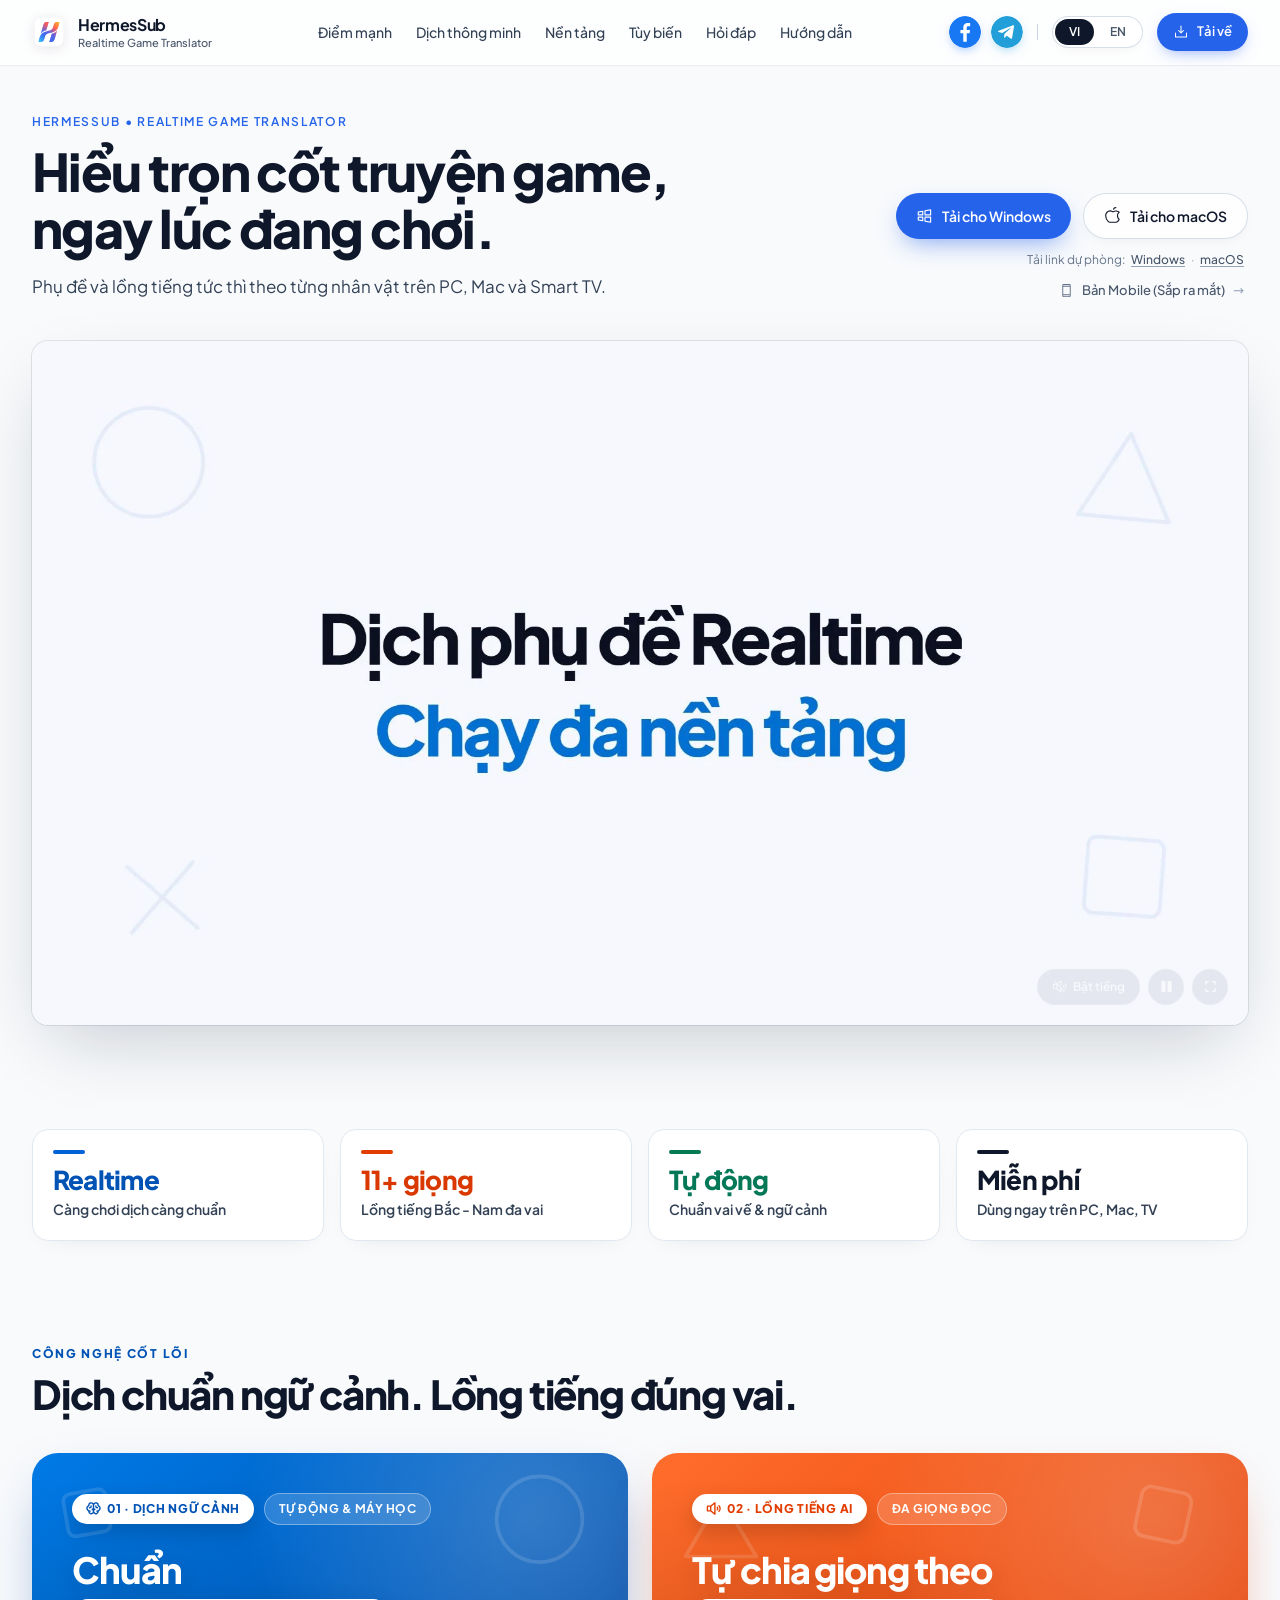
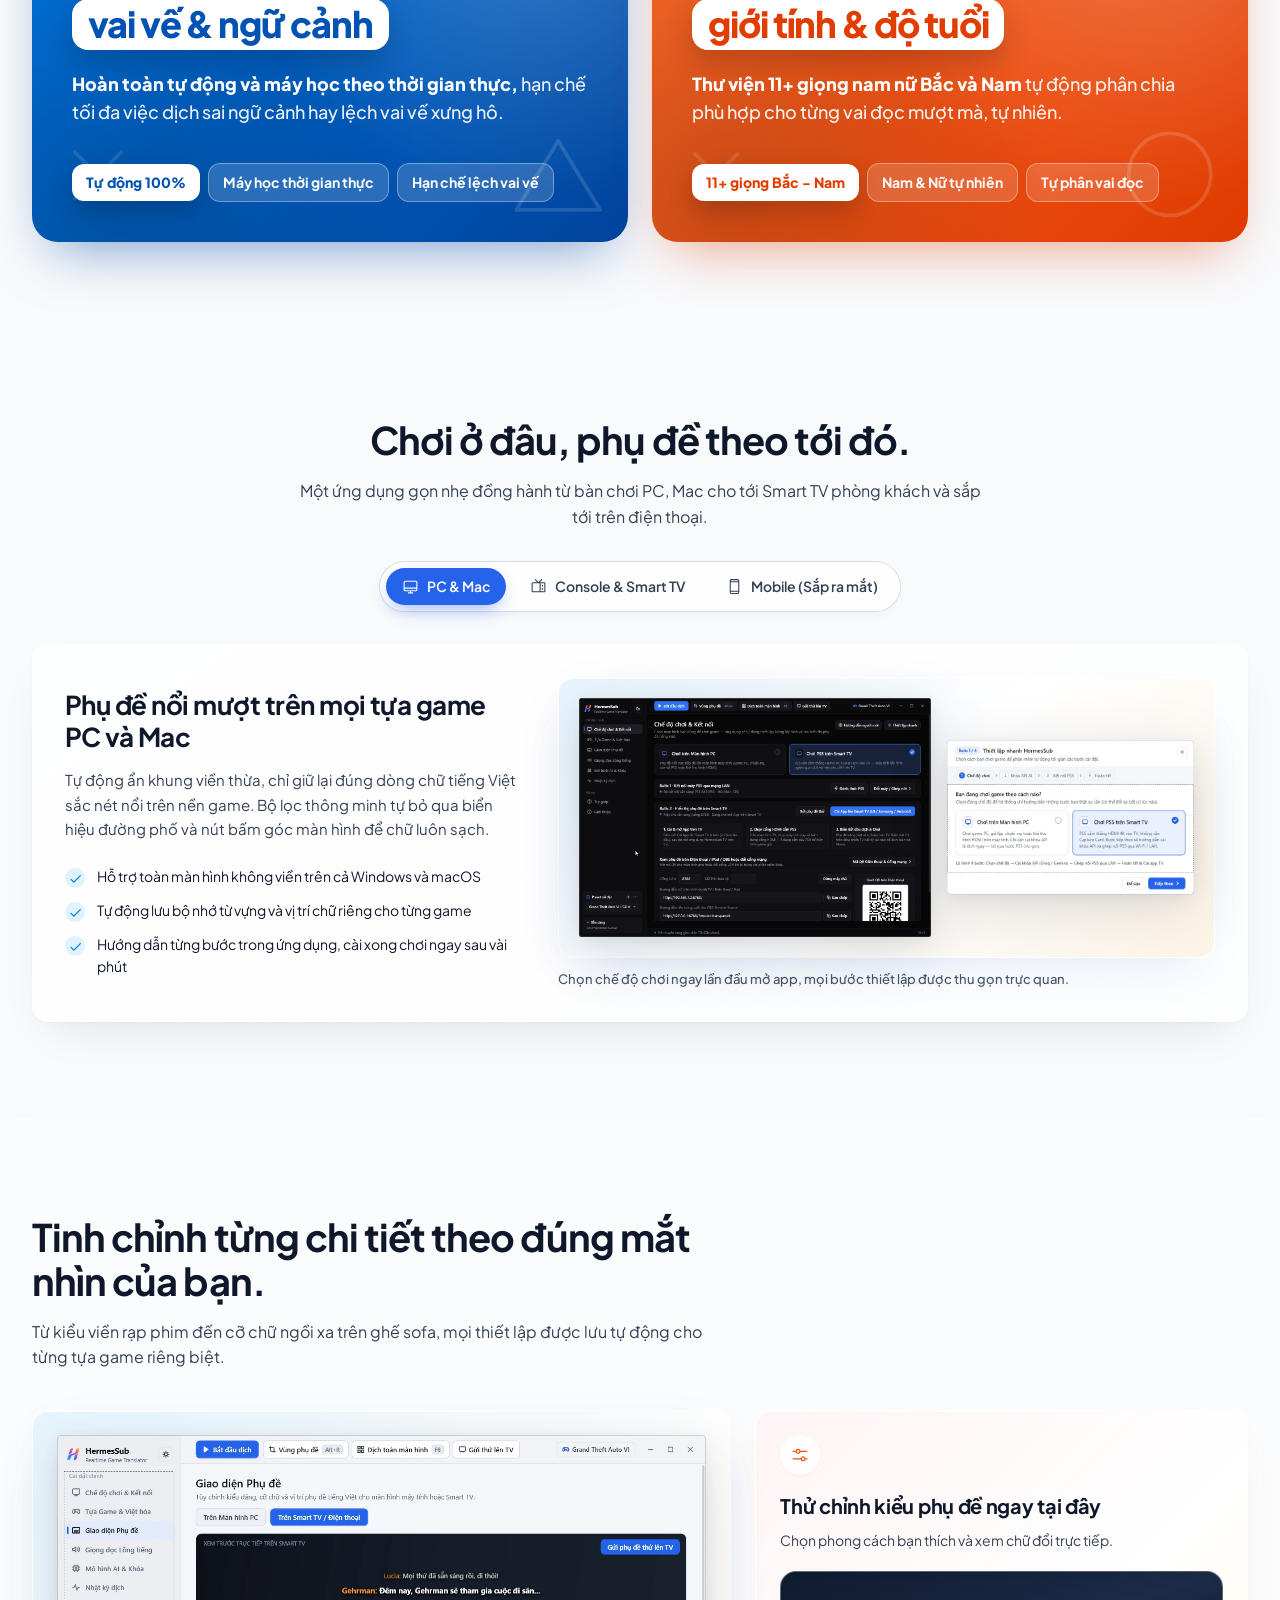
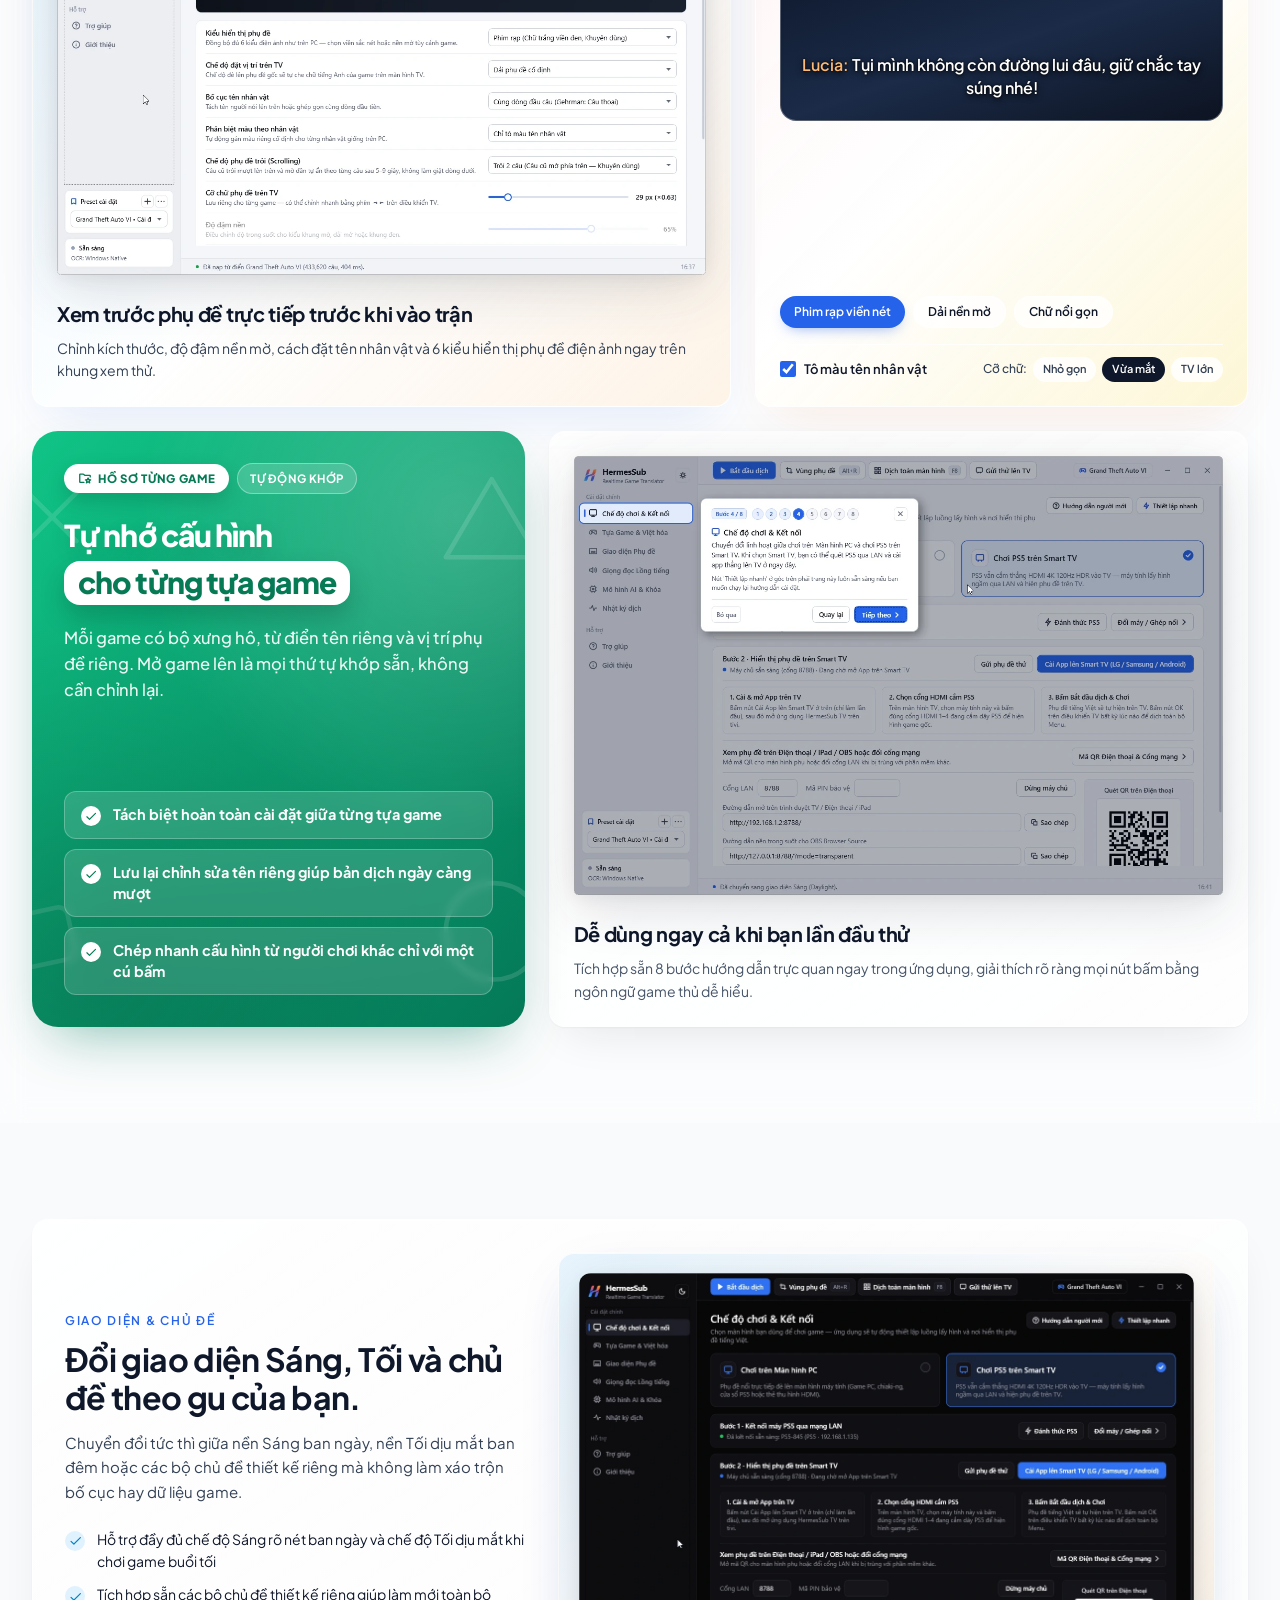
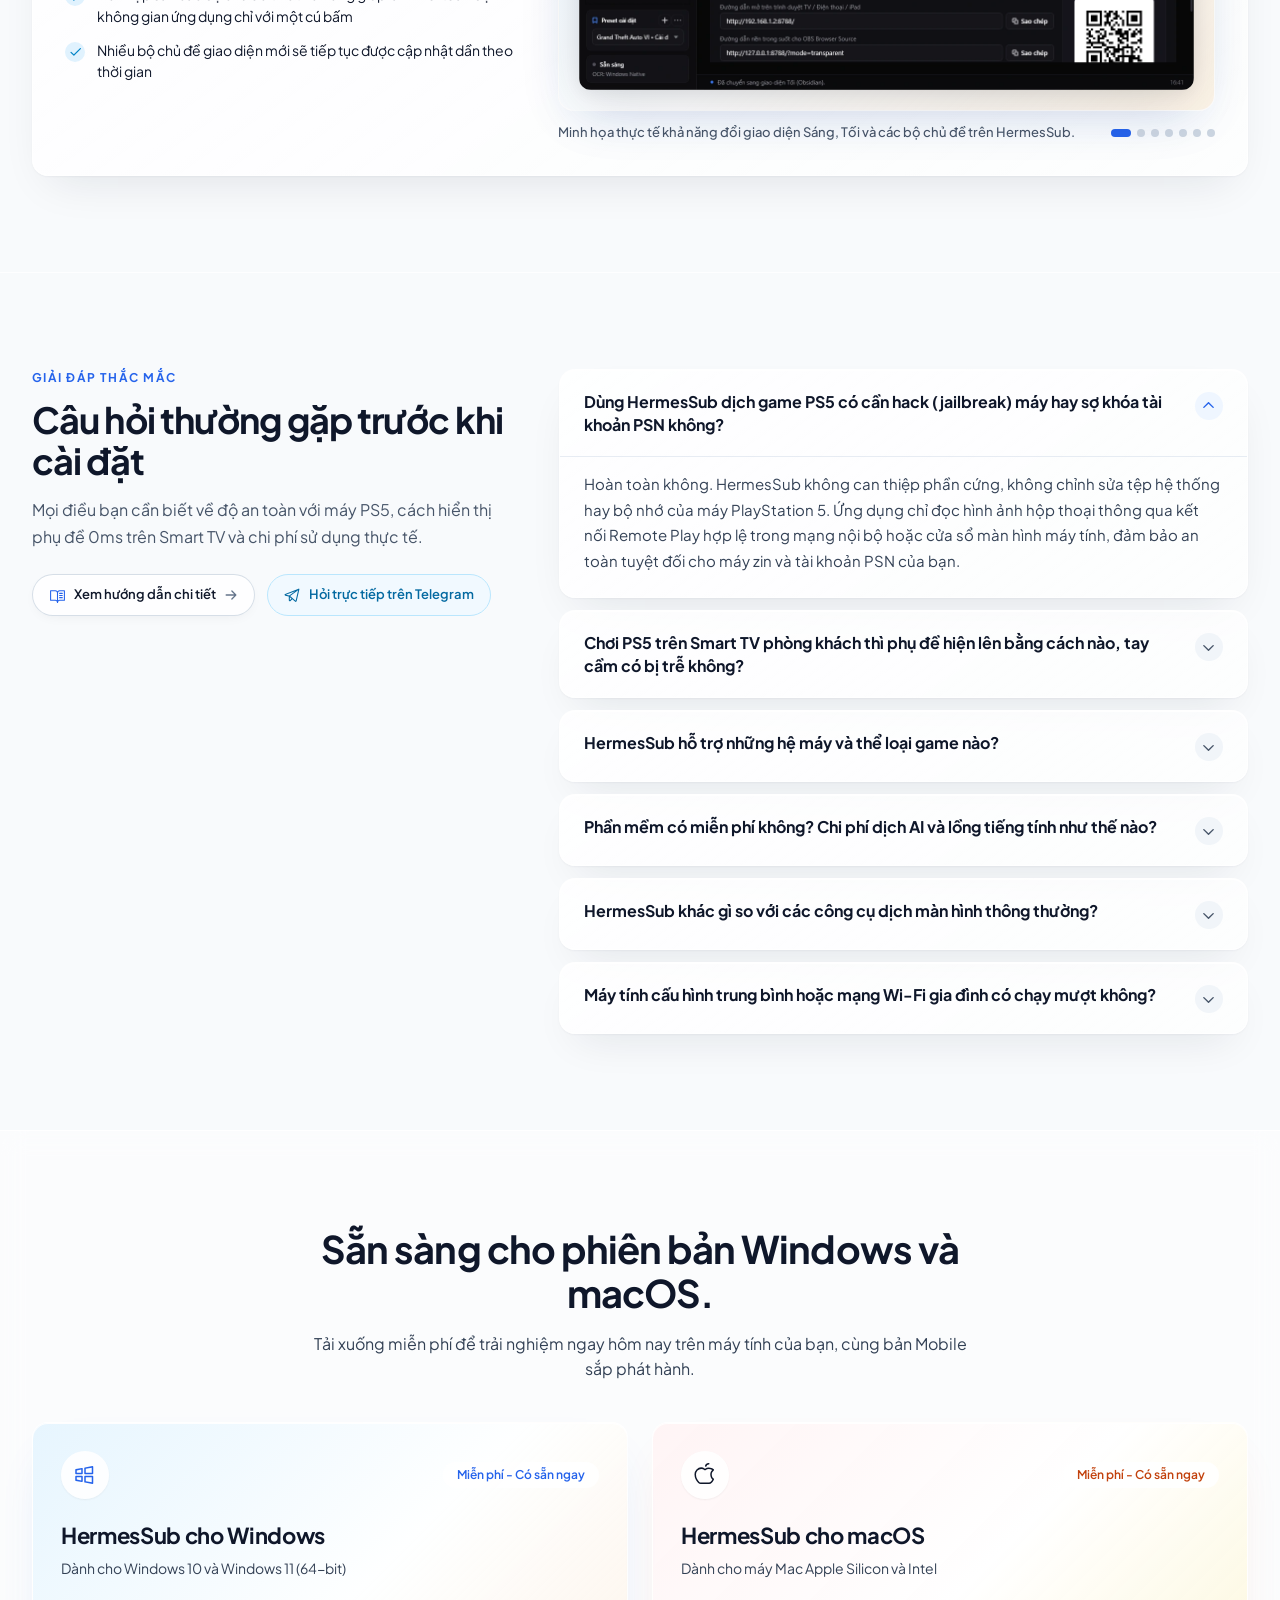
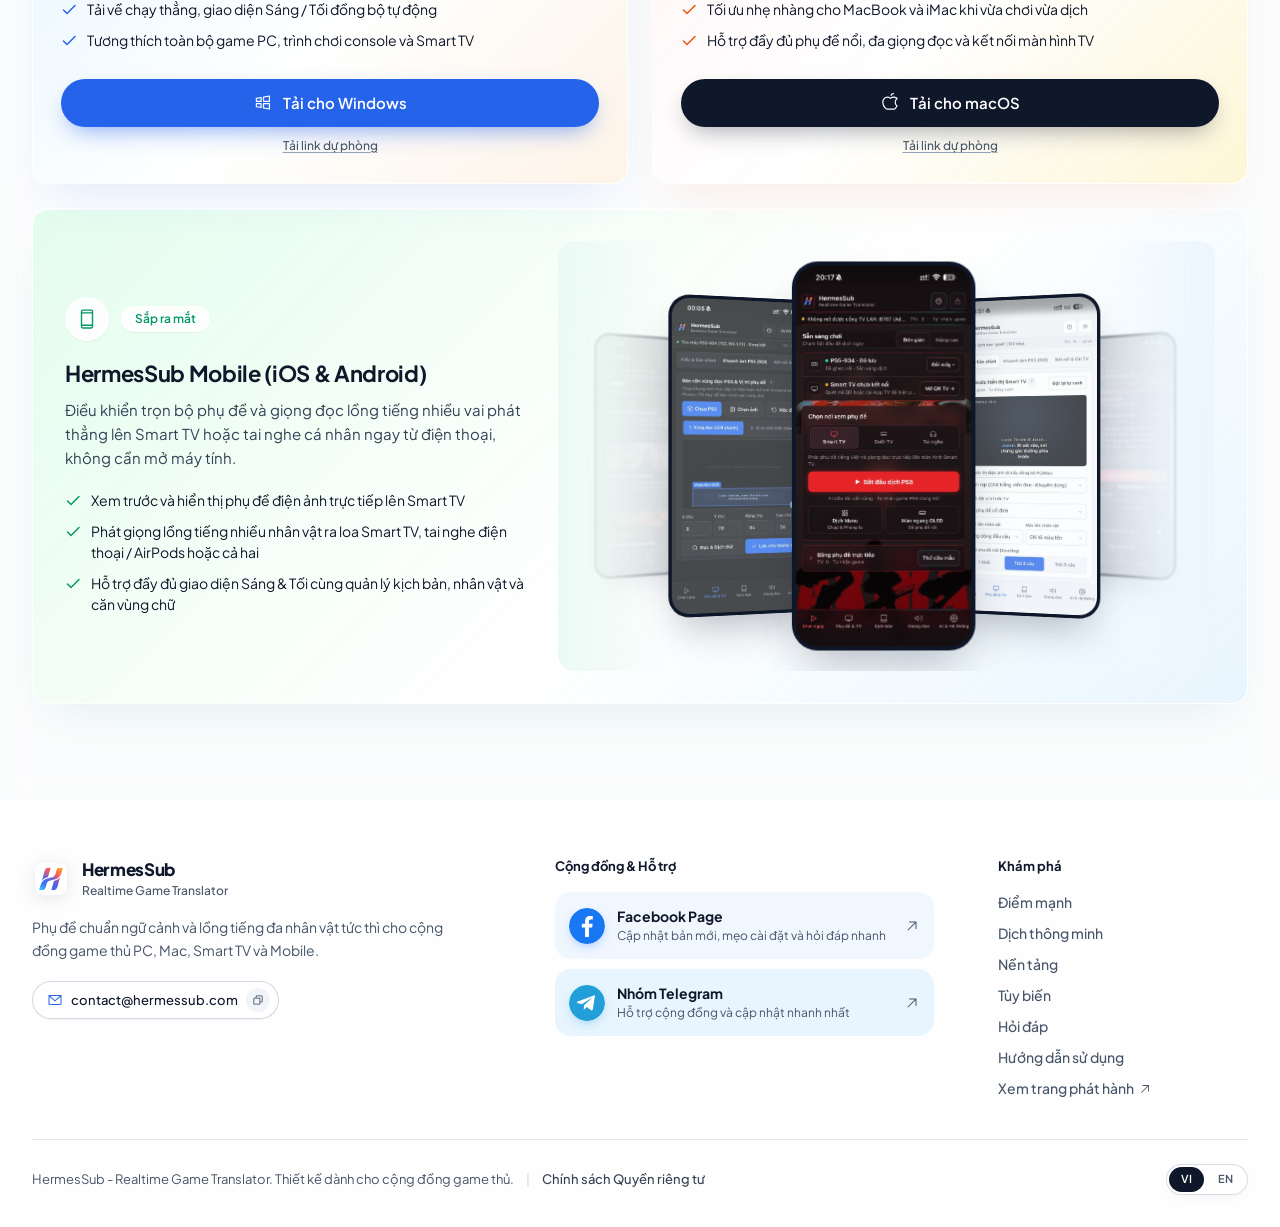
==== commit 63dd5692: "chore(ui): remove GitHub/Cloudflare labels from backup download links" ====
--- a/index.html
+++ b/index.html
@@ -28,11 +28,11 @@
     <meta name="twitter:image" content="https://hermessub.com/images/app_icon_light.png" />
     <script id="hermessub-jsonld" type="application/ld+json">{"@context":"https://schema.org","@graph":[{"@type":"Organization","@id":"https://hermessub.com/#organization","name":"HermesSub","url":"https://hermessub.com/","logo":{"@type":"ImageObject","url":"https://hermessub.com/images/app_icon_light.png","width":512,"height":512},"email":"contact@hermessub.com","sameAs":["https://github.com/HermesSub/hermessub.github.io","https://www.facebook.com/hermessub","https://t.me/hermessub_com"]},{"@type":"WebSite","@id":"https://hermessub.com/#website","url":"https://hermessub.com/","name":"HermesSub","alternateName":"HermesSub - Realtime Game Translator","inLanguage":["vi","en"],"publisher":{"@id":"https://hermessub.com/#organization"}},{"@type":"SoftwareApplication","@id":"https://hermessub.com/#software","name":"HermesSub","applicationCategory":"GameApplication","applicationSubCategory":"Real-Time Game Subtitle Translator & AI Voice Dubbing","operatingSystem":"Windows 10, Windows 11, macOS (Apple Silicon), Android TV, LG webOS, Samsung Tizen, iOS","softwareVersion":"1.0.4","inLanguage":"vi","url":"https://hermessub.com/","description":"Dịch phụ đề game thời gian thực chuẩn xưng hô nhân vật và lồng tiếng AI đa giọng đọc trên PC, Mac, PS5 (không cần hack) và Smart TV. Tải miễn phí.","downloadUrl":["https://github.com/HermesSub/hermessub.github.io/releases/download/v1.0.4/HermesSub-win-x64.zip","https://github.com/HermesSub/hermessub.github.io/releases/download/v1.0.4/HermesSub-osx-arm64.zip"],"screenshot":"https://hermessub.com/screenshots/subtitle-studio-light.webp","image":"https://hermessub.com/images/app_icon_light.png","offers":{"@type":"Offer","price":"0","priceCurrency":"USD"},"publisher":{"@id":"https://hermessub.com/#organization"}},{"@type":"VideoObject","@id":"https://hermessub.com/#promo-video","name":"HermesSub - Trình diễn dịch phụ đề và lồng tiếng game thời gian thực","description":"Xem HermesSub dịch phụ đề chuẩn xưng hô nhân vật và lồng tiếng trực tiếp ngay trong cảnh game trên PC, Mac, PS5 và Smart TV.","thumbnailUrl":["https://hermessub.com/videos/hermessub-promo-poster.webp"],"uploadDate":"2026-11-25T00:00:00+07:00","duration":"PT1M10S","contentUrl":"https://media.hermessub.com/Videos/hermessub-promo.mp4?v=2","embedUrl":"https://hermessub.com/","inLanguage":"vi","publisher":{"@id":"https://hermessub.com/#organization"}},{"@type":"FAQPage","@id":"https://hermessub.com/#faq","inLanguage":"vi","mainEntity":[{"@type":"Question","name":"Dùng HermesSub dịch game PS5 có cần hack (jailbreak) máy hay sợ khóa tài khoản PSN không?","acceptedAnswer":{"@type":"Answer","text":"Hoàn toàn không. HermesSub không can thiệp phần cứng, không chỉnh sửa tệp hệ thống hay bộ nhớ của máy PlayStation 5. Ứng dụng chỉ đọc hình ảnh hộp thoại thông qua kết nối Remote Play hợp lệ trong mạng nội bộ hoặc cửa sổ màn hình máy tính, đảm bảo an toàn tuyệt đối cho máy zin và tài khoản PSN của bạn."}},{"@type":"Question","name":"Chơi PS5 trên Smart TV phòng khách thì phụ đề hiện lên bằng cách nào, tay cầm có bị trễ không?","acceptedAnswer":{"@type":"Answer","text":"Tay cầm DualSense vẫn kết nối trực tiếp vào máy PS5 ở tài khoản PSN chính và xuất hình qua cáp HDMI gốc nên độ trễ điều khiển là 0ms. HermesSub chạy ngầm qua một tài khoản PSN phụ để đọc thoại, sau đó đẩy lớp phụ đề tiếng Việt sắc nét nổi trực tiếp lên Smart TV (hỗ trợ LG webOS, Samsung Tizen và Android TV)."}},{"@type":"Question","name":"HermesSub hỗ trợ những hệ máy và thể loại game nào?","acceptedAnswer":{"@type":"Answer","text":"Ứng dụng hoạt động trên PC Windows 10/11, macOS (Apple Silicon), máy chơi game cầm tay chạy Windows và PlayStation 5 (qua Remote Play, chiaki-ng hoặc Capture Card), xuất phụ đề ngay trên màn hình máy tính hoặc Smart TV. Bạn có thể dịch mọi tựa game cốt truyện, nhập vai, phiêu lưu tiếng Anh, Nhật, Trung, Hàn sang tiếng Việt theo thời gian thực."}},{"@type":"Question","name":"Phần mềm có miễn phí không? Chi phí dịch AI và lồng tiếng tính như thế nào?","acceptedAnswer":{"@type":"Answer","text":"Bạn tải và sử dụng HermesSub hoàn toàn miễn phí. Các gói từ điển cộng đồng có sẵn và giọng đọc ngoại tuyến chạy ngay trên máy không tốn bất kỳ chi phí nào. Khi cần dịch câu thoại mới trực tuyến, bạn có thể chọn Google Dịch miễn phí hoặc tự gắn API key cá nhân (Gemini, DeepSeek, Groq, OpenAI) với chi phí thực dùng rất thấp và tự chủ hoàn toàn."}},{"@type":"Question","name":"HermesSub khác gì so với các công cụ dịch màn hình thông thường?","acceptedAnswer":{"@type":"Answer","text":"Các công cụ OCR phổ thông dịch rời rạc từng câu khiến lời thoại loạn xưng hô (lúc tôi-bạn, lúc anh-em) và sai lệch thuật ngữ game. HermesSub ghi nhớ mạch truyện, tự động khóa đúng vai vế xưng hô giữa từng cặp nhân vật, tích lũy từ điển riêng theo tựa game và hỗ trợ lồng tiếng AI tách giọng riêng biệt cho từng nhân vật."}},{"@type":"Question","name":"Máy tính cấu hình trung bình hoặc mạng Wi-Fi gia đình có chạy mượt không?","acceptedAnswer":{"@type":"Answer","text":"HermesSub được tối ưu nhẹ tài nguyên để chạy song song mà không làm tụt FPS của game. Quá trình truyền hình ảnh nội bộ từ PS5 và đẩy phụ đề sang Smart TV diễn ra trực tiếp trong mạng Wi-Fi/LAN trong nhà, không vòng qua máy chủ trung gian nên phản hồi gần như tức thì."}}]}]}</script>
     <!--seo-head-end-->
-    <script type="module" crossorigin src="/assets/index-8qbX5yvm.js"></script>
+    <script type="module" crossorigin src="/assets/index-B6rwbQ5m.js"></script>
     <link rel="stylesheet" crossorigin href="/assets/index-DTQ3VM3i.css">
   </head>
   <body class="bg-[#F8FAFC] text-[#0F172A] antialiased selection:bg-[#2563EB]/15 selection:text-[#0F172A]">
-    <div id="root"><link rel="preload" as="image" href="/images/hermessub-logo-light.svg"/><link rel="preload" as="image" href="/images/social-facebook.svg"/><link rel="preload" as="image" href="/images/social-telegram.svg"/><link rel="preload" as="image" href="/screenshots/theme-obsidian.webp"/><link rel="preload" as="image" href="/screenshots/mobile-play-akira.webp"/><link rel="preload" as="image" href="/screenshots/mobile-tv-subtitles.jpg"/><link rel="preload" as="image" href="/screenshots/mobile-scripts-gta6.webp"/><link rel="preload" as="image" href="/screenshots/mobile-tv-voice.jpg"/><link rel="preload" as="image" href="/screenshots/mobile-themes-cyberpunk.webp"/><link rel="preload" as="image" href="/screenshots/mobile-roi-dark.webp"/><div class="relative min-h-[100dvh] text-[#0F172A]"><div aria-hidden="true" class="pastel-ambient-canvas pointer-events-none fixed inset-0 -z-10"></div><header class="sticky top-0 z-40 border-b border-white/80 bg-white/75 shadow-[0_1px_0_rgba(15,23,42,0.06)] backdrop-blur-xl"><nav aria-label="Primary Navigation" class="mx-auto flex h-16 max-w-[1320px] items-center justify-between gap-2 px-4 sm:gap-4 md:px-8"><a href="#" class="flex shrink-0 items-center gap-2.5 rounded-2xl py-1 pr-1 transition-opacity hover:opacity-90 sm:gap-3 sm:pr-2"><img src="/images/hermessub-logo-light.svg" alt="HermesSub" width="32" height="32" class="h-8 w-8 shrink-0 object-contain drop-shadow-[0_2px_6px_rgba(15,23,42,0.1)] sm:h-[34px] sm:w-[34px]"/><div class="flex flex-col leading-none"><span class="text-[15px] font-bold tracking-[-0.02em] text-[#0F172A] sm:text-[16px]">HermesSub</span><span class="mt-1 hidden text-[11px] font-medium text-[#475569] sm:block">Realtime Game Translator</span></div></a><ul class="hidden items-center gap-5 xl:gap-6 lg:flex"><li><a href="#highlights" class="whitespace-nowrap text-[14px] font-medium text-[#334155] transition-colors hover:text-[#2563EB]">Điểm mạnh</a></li><li><a href="#intelligence" class="whitespace-nowrap text-[14px] font-medium text-[#334155] transition-colors hover:text-[#2563EB]">Dịch thông minh</a></li><li><a href="#platforms" class="whitespace-nowrap text-[14px] font-medium text-[#334155] transition-colors hover:text-[#2563EB]">Nền tảng</a></li><li><a href="#customize" class="whitespace-nowrap text-[14px] font-medium text-[#334155] transition-colors hover:text-[#2563EB]">Tùy biến</a></li><li><a href="#faq" class="whitespace-nowrap text-[14px] font-medium text-[#334155] transition-colors hover:text-[#2563EB]">Hỏi đáp</a></li><li><a href="/guides/" class="whitespace-nowrap text-[14px] transition-colors hover:text-[#2563EB] font-medium text-[#334155]">Hướng dẫn</a></li></ul><div class="flex shrink-0 items-center gap-3 sm:gap-3.5"><div class="flex items-center gap-2.5 sm:gap-2.5"><a href="https://www.facebook.com/hermessub" target="_blank" rel="noopener noreferrer" aria-label="Trang Facebook HermesSub" title="Facebook Page" class="inline-flex h-7 w-7 items-center justify-center rounded-full shadow-[0_4px_12px_-4px_rgba(24,119,242,0.55)] transition-transform hover:scale-108 active:scale-95 sm:h-8 sm:w-8"><img src="/images/social-facebook.svg" alt="Facebook" width="32" height="32" class="h-7 w-7 rounded-full sm:h-8 sm:w-8"/></a><a href="https://t.me/hermessub_com" target="_blank" rel="noopener noreferrer" aria-label="Cộng đồng Telegram HermesSub" title="Nhóm Telegram" class="inline-flex h-7 w-7 items-center justify-center rounded-full shadow-[0_4px_12px_-4px_rgba(34,158,217,0.55)] transition-transform hover:scale-108 active:scale-95 sm:h-8 sm:w-8"><img src="/images/social-telegram.svg" alt="Telegram" width="32" height="32" class="h-7 w-7 rounded-full sm:h-8 sm:w-8"/></a></div><span aria-hidden="true" class="hidden h-4 w-px bg-[#CBD5E1] sm:inline-block"></span><div role="group" aria-label="Language switcher" class="glass-pill flex items-center gap-0.5 rounded-full p-0.5"><a href="/" hrefLang="vi" aria-current="true" class="rounded-full px-3 py-1 text-[11px] font-semibold transition-colors sm:px-3.5 sm:text-[12px] bg-[#0F172A] text-[#FFFFFF]">VI</a><a href="/en/" hrefLang="en" class="rounded-full px-3 py-1 text-[11px] font-semibold transition-colors sm:px-3.5 sm:text-[12px] text-[#475569] hover:text-[#0F172A]">EN</a></div><a href="#download" class="hidden min-h-[38px] items-center gap-2 whitespace-nowrap rounded-full bg-[#2563EB] px-4 py-2 text-[13px] font-semibold text-[#FFFFFF] shadow-[0_6px_16px_-6px_rgba(37,99,235,0.55)] transition-all hover:bg-[#1D4ED8] active:scale-[0.98] sm:inline-flex"><svg xmlns="http://www.w3.org/2000/svg" width="16" height="16" fill="currentColor" viewBox="0 0 256 256" aria-hidden="true"><path d="M224,144v64a8,8,0,0,1-8,8H40a8,8,0,0,1-8-8V144a8,8,0,0,1,16,0v56H208V144a8,8,0,0,1,16,0Zm-101.66,5.66a8,8,0,0,0,11.32,0l40-40a8,8,0,0,0-11.32-11.32L136,124.69V32a8,8,0,0,0-16,0v92.69L93.66,98.34a8,8,0,0,0-11.32,11.32Z"></path></svg><span>Tải về</span></a><button type="button" aria-label="Mở menu điều hướng" aria-expanded="false" class="glass-pill inline-flex h-8 w-8 items-center justify-center rounded-full text-[#0F172A] transition-colors hover:bg-white sm:h-9 sm:w-9 lg:hidden"><svg xmlns="http://www.w3.org/2000/svg" width="17" height="17" fill="currentColor" viewBox="0 0 256 256" aria-hidden="true"><path d="M224,128a8,8,0,0,1-8,8H40a8,8,0,0,1,0-16H216A8,8,0,0,1,224,128ZM40,72H216a8,8,0,0,0,0-16H40a8,8,0,0,0,0,16ZM216,184H40a8,8,0,0,0,0,16H216a8,8,0,0,0,0-16Z"></path></svg></button></div></nav></header><main id="main-content"><section class="pt-8 pb-14 md:pt-12 md:pb-20"><div class="mx-auto max-w-[1320px] px-5 md:px-8"><div class="grid grid-cols-1 items-end gap-7 lg:grid-cols-12"><div class="lg:col-span-6 xl:col-span-7"><p class="text-[12px] font-semibold tracking-[0.14em] text-[#2563EB] uppercase">HERMESSUB • REALTIME GAME TRANSLATOR</p><h1 class="mt-3 text-[28px] leading-[1.1] font-extrabold tracking-[-0.03em] text-[#0F172A] sm:text-[40px] lg:text-[46px] xl:text-[52px]">Hiểu trọn cốt truyện game,<br/>ngay lúc đang chơi.</h1><p class="mt-4 max-w-[54ch] text-[15px] leading-[1.6] text-[#334155] sm:text-[17px]">Phụ đề và lồng tiếng tức thì theo từng nhân vật trên PC, Mac và Smart TV.</p></div><div class="flex flex-col items-start gap-3 lg:col-span-6 lg:items-end xl:col-span-5"><div class="flex w-full flex-col gap-3 sm:w-auto sm:flex-row sm:flex-nowrap sm:items-center lg:justify-end"><a href="https://github.com/HermesSub/hermessub.github.io/releases/download/v1.0.4/HermesSub-win-x64.zip" target="_blank" rel="noopener noreferrer" class="inline-flex min-h-[46px] items-center justify-center gap-2 whitespace-nowrap rounded-full bg-[#2563EB] px-5 py-2.5 text-[14px] font-semibold text-[#FFFFFF] shadow-[0_10px_24px_-8px_rgba(37,99,235,0.58)] transition-all hover:bg-[#1D4ED8] active:scale-[0.98]"><svg xmlns="http://www.w3.org/2000/svg" width="18" height="18" fill="currentColor" viewBox="0 0 256 256" aria-hidden="true"><path d="M208,136H128a8,8,0,0,0-8,8v57.45a8,8,0,0,0,6.57,7.88l80,14.54A7.61,7.61,0,0,0,208,224a8,8,0,0,0,8-8V144A8,8,0,0,0,208,136Zm-8,70.41-64-11.63V152h64ZM96,136H32a8,8,0,0,0-8,8v40a8,8,0,0,0,6.57,7.87l64,11.64a8.54,8.54,0,0,0,1.43.13,8,8,0,0,0,8-8V144A8,8,0,0,0,96,136Zm-8,50.05-48-8.73V152H88ZM213.13,33.86a8,8,0,0,0-6.56-1.73l-80,14.55A8,8,0,0,0,120,54.55V112a8,8,0,0,0,8,8h80a8,8,0,0,0,8-8V40A8,8,0,0,0,213.13,33.86ZM200,104H136V61.22l64-11.63ZM101.13,54.22a8,8,0,0,0-6.56-1.73l-64,11.64A8,8,0,0,0,24,72v40a8,8,0,0,0,8,8H96a8,8,0,0,0,8-8V60.36A8,8,0,0,0,101.13,54.22ZM88,104H40V78.68L88,70Z"></path></svg><span>Tải cho Windows</span></a><a href="https://github.com/HermesSub/hermessub.github.io/releases/download/v1.0.4/HermesSub-osx-arm64.zip" target="_blank" rel="noopener noreferrer" class="glass-pill inline-flex min-h-[46px] items-center justify-center gap-2 whitespace-nowrap rounded-full px-5 py-2.5 text-[14px] font-semibold text-[#0F172A] transition-all hover:bg-white active:scale-[0.98]"><svg xmlns="http://www.w3.org/2000/svg" width="18" height="18" fill="currentColor" viewBox="0 0 256 256" aria-hidden="true"><path d="M223.3,169.59a8.07,8.07,0,0,0-2.8-3.4C203.53,154.53,200,134.64,200,120c0-17.67,13.47-33.06,21.5-40.67a8,8,0,0,0,0-11.62C208.82,55.74,187.82,48,168,48a72.2,72.2,0,0,0-40,12.13,71.56,71.56,0,0,0-90.71,9.09A74.63,74.63,0,0,0,16,123.4a127.06,127.06,0,0,0,40.14,89.73A39.8,39.8,0,0,0,83.59,224h87.68a39.84,39.84,0,0,0,29.12-12.57,125,125,0,0,0,17.82-24.6C225.23,174,224.33,172,223.3,169.59Zm-34.63,30.94a23.76,23.76,0,0,1-17.4,7.47H83.59a23.82,23.82,0,0,1-16.44-6.51A111.14,111.14,0,0,1,32,123,58.5,58.5,0,0,1,48.65,80.47,54.81,54.81,0,0,1,88,64h.78A55.45,55.45,0,0,1,123,76.28a8,8,0,0,0,10,0A55.44,55.44,0,0,1,168,64a70.64,70.64,0,0,1,36,10.35c-13,14.52-20,30.47-20,45.65,0,23.77,7.64,42.73,22.18,55.3A105.82,105.82,0,0,1,188.67,200.53ZM128.23,30A40,40,0,0,1,167,0h1a8,8,0,0,1,0,16h-1a24,24,0,0,0-23.24,18,8,8,0,1,1-15.5-4Z"></path></svg><span>Tải cho macOS</span></a></div><p class="flex flex-wrap items-center gap-x-1.5 px-1 text-[12px] text-[#64748B] lg:justify-end"><span>Link dự phòng (nếu chặn GitHub):</span><a href="https://media.hermessub.com/Releases/v1.0.4/HermesSub-win-x64.zip" target="_blank" rel="noopener noreferrer" class="font-medium text-[#475569] underline decoration-[#94A3B8] underline-offset-2 transition-colors hover:text-[#2563EB] hover:decoration-[#2563EB]">Windows</a><span aria-hidden="true" class="text-[#94A3B8]">·</span><a href="https://media.hermessub.com/Releases/v1.0.4/HermesSub-osx-arm64.zip" target="_blank" rel="noopener noreferrer" class="font-medium text-[#475569] underline decoration-[#94A3B8] underline-offset-2 transition-colors hover:text-[#0F172A] hover:decoration-[#0F172A]">macOS</a></p><a href="#download" class="group inline-flex items-center gap-2 px-1 text-[13px] font-medium text-[#475569] transition-colors hover:text-[#2563EB]"><svg xmlns="http://www.w3.org/2000/svg" width="15" height="15" fill="currentColor" viewBox="0 0 256 256" class="text-[#64748B] transition-colors group-hover:text-[#2563EB]" aria-hidden="true"><path d="M176,16H80A24,24,0,0,0,56,40V216a24,24,0,0,0,24,24h96a24,24,0,0,0,24-24V40A24,24,0,0,0,176,16ZM72,64H184V192H72Zm8-32h96a8,8,0,0,1,8,8v8H72V40A8,8,0,0,1,80,32Zm96,192H80a8,8,0,0,1-8-8v-8H184v8A8,8,0,0,1,176,224Z"></path></svg><span>Bản Mobile (Sắp ra mắt)</span><span aria-hidden="true" class="text-[#94A3B8] transition-transform group-hover:translate-x-0.5 group-hover:text-[#2563EB]">→</span></a></div></div><div class="mt-8 aspect-video w-full md:mt-10"><div class="group relative h-full w-full overflow-hidden rounded-2xl bg-[#F6F8FC] shadow-[0_28px_72px_-20px_rgba(15,23,42,0.22)] ring-1 ring-[#0F172A]/10"><div class="relative flex h-full w-full items-center justify-center"><video poster="/videos/hermessub-promo-poster.webp" autoPlay="" loop="" muted="" playsInline="" preload="metadata" class="h-full w-full cursor-pointer bg-[#F6F8FC] object-cover"><source src="https://media.hermessub.com/Videos/hermessub-promo-av1.mp4" type="video/mp4; codecs=&quot;av01.0.08M.08, mp4a.40.2&quot;"/><source src="https://media.hermessub.com/Videos/hermessub-promo.mp4?v=2" type="video/mp4"/></video><div data-controls-visible="false" class="pointer-events-none absolute z-10 flex items-center transition-opacity duration-300 right-2 bottom-2 gap-1.5 sm:right-5 sm:bottom-5 sm:gap-2 opacity-30"><button type="button" aria-label="Bật tiếng" class="pointer-events-auto inline-flex h-7 w-7 sm:h-9 sm:w-auto items-center justify-center sm:gap-1.5 rounded-full border sm:px-3.5 text-[12px] font-semibold transition-all duration-300 active:scale-95 border-white/15 bg-[#0F172A]/24 text-[#FFFFFF]/90 backdrop-blur-[3px] hover:bg-[#0F172A]/72"><svg xmlns="http://www.w3.org/2000/svg" width="14" height="14" fill="currentColor" viewBox="0 0 256 256" class="sm:h-[15px] sm:w-[15px]" aria-hidden="true"><path d="M53.92,34.62A8,8,0,1,0,42.08,45.38L73.55,80H32A16,16,0,0,0,16,96v64a16,16,0,0,0,16,16H77.25l69.84,54.31A8,8,0,0,0,160,224V175.09l42.08,46.29a8,8,0,1,0,11.84-10.76ZM32,96H72v64H32ZM144,207.64,88,164.09V95.89l56,61.6Zm42-63.77a24,24,0,0,0,0-31.72,8,8,0,1,1,12-10.57,40,40,0,0,1,0,52.88,8,8,0,0,1-12-10.59Zm-80.16-76a8,8,0,0,1,1.4-11.23l39.85-31A8,8,0,0,1,160,32v74.83a8,8,0,0,1-16,0V48.36l-26.94,21A8,8,0,0,1,105.84,67.91ZM248,128a79.9,79.9,0,0,1-20.37,53.34,8,8,0,0,1-11.92-10.67,64,64,0,0,0,0-85.33,8,8,0,1,1,11.92-10.67A79.83,79.83,0,0,1,248,128Z"></path></svg><span class="hidden sm:inline">Bật tiếng</span></button><button type="button" aria-label="Tạm dừng" class="pointer-events-auto inline-flex h-7 w-7 sm:h-9 sm:w-9 items-center justify-center rounded-full border transition-all duration-300 active:scale-95 border-white/15 bg-[#0F172A]/24 text-[#FFFFFF]/90 backdrop-blur-[3px] hover:bg-[#0F172A]/72"><svg xmlns="http://www.w3.org/2000/svg" width="13" height="13" fill="currentColor" viewBox="0 0 256 256" class="sm:h-[15px] sm:w-[15px]" aria-hidden="true"><path d="M216,48V208a16,16,0,0,1-16,16H160a16,16,0,0,1-16-16V48a16,16,0,0,1,16-16h40A16,16,0,0,1,216,48ZM96,32H56A16,16,0,0,0,40,48V208a16,16,0,0,0,16,16H96a16,16,0,0,0,16-16V48A16,16,0,0,0,96,32Z"></path></svg></button><button type="button" aria-label="Toàn màn hình" class="pointer-events-auto inline-flex h-7 w-7 sm:h-9 sm:w-9 items-center justify-center rounded-full border transition-all duration-300 active:scale-95 border-white/15 bg-[#0F172A]/24 text-[#FFFFFF]/90 backdrop-blur-[3px] hover:bg-[#0F172A]/72"><svg xmlns="http://www.w3.org/2000/svg" width="14" height="14" fill="currentColor" viewBox="0 0 256 256" class="sm:h-[15px] sm:w-[15px]" aria-hidden="true"><path d="M220,48V88a12,12,0,0,1-24,0V60H168a12,12,0,0,1,0-24h40A12,12,0,0,1,220,48ZM88,196H60V168a12,12,0,0,0-24,0v40a12,12,0,0,0,12,12H88a12,12,0,0,0,0-24Zm120-40a12,12,0,0,0-12,12v28H168a12,12,0,0,0,0,24h40a12,12,0,0,0,12-12V168A12,12,0,0,0,208,156ZM88,36H48A12,12,0,0,0,36,48V88a12,12,0,0,0,24,0V60H88a12,12,0,0,0,0-24Z"></path></svg></button></div></div></div></div></div></section><section id="highlights" aria-label="Điểm mạnh" class="scroll-mt-20 py-4 md:py-6"><div class="mx-auto max-w-[1320px] px-4 sm:px-5 md:px-8"><div class="grid grid-cols-2 gap-3 lg:grid-cols-4 lg:gap-4"><div class="flex flex-col justify-between rounded-2xl border border-[#E2E8F0] bg-[#FFFFFF] p-4 shadow-[0_8px_24px_-16px_rgba(15,23,42,0.14)] sm:p-5"><span aria-hidden="true" class="h-1 w-8 rounded-full bg-[#0062D6]"></span><div class="mt-3"><p class="text-[21px] leading-[1.1] font-extrabold tracking-[-0.03em] sm:text-[26px] text-[#0052B4]">Realtime</p><p class="mt-1.5 text-[13px] leading-[1.4] font-semibold text-[#334155] sm:text-[14px]">Càng chơi dịch càng chuẩn</p></div></div><div class="flex flex-col justify-between rounded-2xl border border-[#E2E8F0] bg-[#FFFFFF] p-4 shadow-[0_8px_24px_-16px_rgba(15,23,42,0.14)] sm:p-5"><span aria-hidden="true" class="h-1 w-8 rounded-full bg-[#E23D00]"></span><div class="mt-3"><p class="text-[21px] leading-[1.1] font-extrabold tracking-[-0.03em] sm:text-[26px] text-[#D93800]">11+ giọng</p><p class="mt-1.5 text-[13px] leading-[1.4] font-semibold text-[#334155] sm:text-[14px]">Lồng tiếng Bắc - Nam đa vai</p></div></div><div class="flex flex-col justify-between rounded-2xl border border-[#E2E8F0] bg-[#FFFFFF] p-4 shadow-[0_8px_24px_-16px_rgba(15,23,42,0.14)] sm:p-5"><span aria-hidden="true" class="h-1 w-8 rounded-full bg-[#057A55]"></span><div class="mt-3"><p class="text-[21px] leading-[1.1] font-extrabold tracking-[-0.03em] sm:text-[26px] text-[#047857]">Tự động</p><p class="mt-1.5 text-[13px] leading-[1.4] font-semibold text-[#334155] sm:text-[14px]">Chuẩn vai vế &amp; ngữ cảnh</p></div></div><div class="flex flex-col justify-between rounded-2xl border border-[#E2E8F0] bg-[#FFFFFF] p-4 shadow-[0_8px_24px_-16px_rgba(15,23,42,0.14)] sm:p-5"><span aria-hidden="true" class="h-1 w-8 rounded-full bg-[#0F172A]"></span><div class="mt-3"><p class="text-[21px] leading-[1.1] font-extrabold tracking-[-0.03em] sm:text-[26px] text-[#0F172A]">Miễn phí</p><p class="mt-1.5 text-[13px] leading-[1.4] font-semibold text-[#334155] sm:text-[14px]">Dùng ngay trên PC, Mac, TV</p></div></div></div></div></section><section id="intelligence" class="scroll-mt-20 py-14 md:py-20"><div class="mx-auto max-w-[1320px] px-4 sm:px-5 md:px-8"><div class="" style="opacity:0;transform:translateY(18px)"><div class="max-w-[980px]"><p class="text-[12px] font-extrabold tracking-[0.14em] text-[#0052B4] uppercase">CÔNG NGHỆ CỐT LÕI</p><h2 class="mt-2 text-[28px] leading-[1.15] font-extrabold tracking-[-0.03em] text-[#0F172A] sm:text-[36px] md:text-[40px]">Dịch chuẩn ngữ cảnh. Lồng tiếng đúng vai.</h2></div></div><div class="mt-7 grid grid-cols-1 gap-5 md:mt-9 lg:grid-cols-2 lg:gap-6"><div class="h-full" style="opacity:0;transform:translateY(18px)"><article style="background:linear-gradient(135deg, #007AE6 0%, #00439C 100%);box-shadow:0 24px 56px -20px rgba(0, 67, 156, 0.52)" class="relative flex h-full flex-col justify-between overflow-hidden rounded-[26px] p-6 text-[#FFFFFF] sm:p-8 md:p-10"><svg aria-hidden="true" viewBox="0 0 640 420" fill="none" class="pointer-events-none absolute inset-0 h-full w-full opacity-[0.13]" preserveAspectRatio="xMidYMid slice"><circle cx="545" cy="72" r="46" stroke="#FFFFFF" stroke-width="4"></circle><polygon points="565,310 610,384 520,384" stroke="#FFFFFF" stroke-width="4" stroke-linejoin="round"></polygon><g stroke="#FFFFFF" stroke-width="4" stroke-linecap="round"><line x1="46" y1="322" x2="96" y2="372"></line><line x1="96" y1="322" x2="46" y2="372"></line></g><rect x="36" y="42" width="46" height="46" rx="8" transform="rotate(-10 59 65)" stroke="#FFFFFF" stroke-width="4"></rect></svg><div aria-hidden="true" style="background:radial-gradient(circle at 84% 16%, rgba(255,255,255,0.20) 0%, rgba(255,255,255,0) 48%), radial-gradient(circle at 12% 90%, rgba(0,0,0,0.16) 0%, rgba(0,0,0,0) 52%)" class="pointer-events-none absolute inset-0"></div><div class="relative z-10"><div class="flex flex-wrap items-center gap-2.5"><span style="color:#0052B4" class="inline-flex items-center gap-1.5 rounded-full bg-[#FFFFFF] px-3.5 py-1.5 text-[12px] font-extrabold tracking-[0.06em] uppercase shadow-[0_8px_20px_rgba(0,0,0,0.16)]"><svg xmlns="http://www.w3.org/2000/svg" width="15" height="15" fill="currentColor" viewBox="0 0 256 256" aria-hidden="true"><path d="M252,124a60.14,60.14,0,0,0-32-53.08,52,52,0,0,0-92-32.11A52,52,0,0,0,36,70.92a60,60,0,0,0,0,106.14,52,52,0,0,0,92,32.13,52,52,0,0,0,92-32.13A60.05,60.05,0,0,0,252,124ZM88,204a28,28,0,0,1-26.85-20.07c1,0,1.89.07,2.85.07h8a12,12,0,0,0,0-24H64A36,36,0,0,1,52,90.05a12,12,0,0,0,8-11.32V72a28,28,0,0,1,56,0v60.18a51.61,51.61,0,0,0-7.2-3.85,12,12,0,1,0-9.6,22A28,28,0,0,1,88,204Zm104-44h-8a12,12,0,0,0,0,24h8c1,0,1.9,0,2.85-.07a28,28,0,1,1-38-33.61,12,12,0,1,0-9.6-22,51.61,51.61,0,0,0-7.2,3.85V72a28,28,0,0,1,56,0v6.73a12,12,0,0,0,8,11.32,36,36,0,0,1-12,70Zm16-44a12,12,0,0,1-12,12,40,40,0,0,1-40-40V84a12,12,0,0,1,24,0v4a16,16,0,0,0,16,16A12,12,0,0,1,208,116ZM100,88a40,40,0,0,1-40,40,12,12,0,0,1,0-24A16,16,0,0,0,76,88V84a12,12,0,0,1,24,0Z"></path></svg><span>01 · DỊCH NGỮ CẢNH</span></span><span class="inline-flex items-center rounded-full border border-white/35 bg-white/16 px-3.5 py-1.5 text-[12px] font-bold tracking-[0.04em] text-[#FFFFFF] uppercase">TỰ ĐỘNG &amp; MÁY HỌC</span></div><h3 class="mt-6 text-[28px] leading-[1.18] font-extrabold tracking-[-0.03em] text-[#FFFFFF] [text-shadow:0_6px_22px_rgba(0,0,0,0.14)] sm:text-[34px] md:text-[36px]"><span class="block">Chuẩn</span><span style="color:#0052B4" class="mt-2 inline-block rounded-2xl bg-[#FFFFFF] px-4 py-1 text-shadow-none shadow-[0_12px_28px_rgba(0,0,0,0.18)]">vai vế &amp; ngữ cảnh</span></h3><p class="mt-5 max-w-[44ch] text-[16px] leading-[1.6] font-medium text-white/92 sm:text-[18px]"><strong class="font-extrabold text-[#FFFFFF]">Hoàn toàn tự động và máy học theo thời gian thực,</strong> <!-- -->hạn chế tối đa việc dịch sai ngữ cảnh hay lệch vai vế xưng hô.</p></div><ul class="relative z-10 mt-7 flex flex-wrap items-center gap-2 pt-2"><li style="color:#0052B4" class="rounded-xl bg-[#FFFFFF] px-3.5 py-2 text-[13px] font-extrabold shadow-[0_10px_24px_rgba(0,0,0,0.18)] sm:text-[14px]">Tự động 100%</li><li class="rounded-xl border border-white/35 bg-white/16 px-3.5 py-2 text-[13px] font-bold text-[#FFFFFF] sm:text-[14px]">Máy học thời gian thực</li><li class="rounded-xl border border-white/35 bg-white/16 px-3.5 py-2 text-[13px] font-bold text-[#FFFFFF] sm:text-[14px]">Hạn chế lệch vai vế</li></ul></article></div><div class="h-full" style="opacity:0;transform:translateY(18px)"><article style="background:linear-gradient(135deg, #FF6D2C 0%, #DF3A00 100%);box-shadow:0 24px 56px -20px rgba(223, 58, 0, 0.48)" class="relative flex h-full flex-col justify-between overflow-hidden rounded-[26px] p-6 text-[#FFFFFF] sm:p-8 md:p-10"><svg aria-hidden="true" viewBox="0 0 640 420" fill="none" class="pointer-events-none absolute inset-0 h-full w-full opacity-[0.14]" preserveAspectRatio="xMidYMid slice"><rect x="522" y="40" width="54" height="54" rx="10" transform="rotate(12 549 67)" stroke="#FFFFFF" stroke-width="4"></rect><circle cx="556" cy="346" r="44" stroke="#FFFFFF" stroke-width="4"></circle><polygon points="74,48 112,112 36,112" stroke="#FFFFFF" stroke-width="4" stroke-linejoin="round"></polygon><g stroke="#FFFFFF" stroke-width="4" stroke-linecap="round"><line x1="46" y1="324" x2="92" y2="370"></line><line x1="92" y1="324" x2="46" y2="370"></line></g></svg><div aria-hidden="true" style="background:radial-gradient(circle at 84% 16%, rgba(255,255,255,0.20) 0%, rgba(255,255,255,0) 48%), radial-gradient(circle at 12% 90%, rgba(0,0,0,0.16) 0%, rgba(0,0,0,0) 52%)" class="pointer-events-none absolute inset-0"></div><div class="relative z-10"><div class="flex flex-wrap items-center gap-2.5"><span style="color:#E23D00" class="inline-flex items-center gap-1.5 rounded-full bg-[#FFFFFF] px-3.5 py-1.5 text-[12px] font-extrabold tracking-[0.06em] uppercase shadow-[0_8px_20px_rgba(0,0,0,0.16)]"><svg xmlns="http://www.w3.org/2000/svg" width="15" height="15" fill="currentColor" viewBox="0 0 256 256" aria-hidden="true"><path d="M157.27,21.22a12,12,0,0,0-12.64,1.31L75.88,76H32A20,20,0,0,0,12,96v64a20,20,0,0,0,20,20H75.88l68.75,53.47A12,12,0,0,0,164,224V32A12,12,0,0,0,157.27,21.22ZM36,100H68v56H36Zm104,99.46L92,162.13V93.87l48-37.33ZM212,128a44,44,0,0,1-11,29.11,12,12,0,1,1-18-15.88,20,20,0,0,0,0-26.43,12,12,0,0,1,18-15.86A43.94,43.94,0,0,1,212,128Zm40,0a83.87,83.87,0,0,1-21.39,56,12,12,0,0,1-17.89-16,60,60,0,0,0,0-80,12,12,0,1,1,17.88-16A83.87,83.87,0,0,1,252,128Z"></path></svg><span>02 · LỒNG TIẾNG AI</span></span><span class="inline-flex items-center rounded-full border border-white/35 bg-white/16 px-3.5 py-1.5 text-[12px] font-bold tracking-[0.04em] text-[#FFFFFF] uppercase">ĐA GIỌNG ĐỌC</span></div><h3 class="mt-6 text-[28px] leading-[1.18] font-extrabold tracking-[-0.03em] text-[#FFFFFF] [text-shadow:0_6px_22px_rgba(0,0,0,0.14)] sm:text-[34px] md:text-[36px]"><span class="block">Tự chia giọng theo</span><span style="color:#E23D00" class="mt-2 inline-block rounded-2xl bg-[#FFFFFF] px-4 py-1 text-shadow-none shadow-[0_12px_28px_rgba(0,0,0,0.18)]">giới tính &amp; độ tuổi</span></h3><p class="mt-5 max-w-[44ch] text-[16px] leading-[1.6] font-medium text-white/92 sm:text-[18px]"><strong class="font-extrabold text-[#FFFFFF]">Thư viện 11+ giọng nam nữ Bắc và Nam</strong> <!-- -->tự động phân chia phù hợp cho từng vai đọc mượt mà, tự nhiên.</p></div><ul class="relative z-10 mt-7 flex flex-wrap items-center gap-2 pt-2"><li style="color:#E23D00" class="rounded-xl bg-[#FFFFFF] px-3.5 py-2 text-[13px] font-extrabold shadow-[0_10px_24px_rgba(0,0,0,0.18)] sm:text-[14px]">11+ giọng Bắc - Nam</li><li class="rounded-xl border border-white/35 bg-white/16 px-3.5 py-2 text-[13px] font-bold text-[#FFFFFF] sm:text-[14px]">Nam &amp; Nữ tự nhiên</li><li class="rounded-xl border border-white/35 bg-white/16 px-3.5 py-2 text-[13px] font-bold text-[#FFFFFF] sm:text-[14px]">Tự phân vai đọc</li></ul></article></div></div></div></section><section id="platforms" class="scroll-mt-20 py-16 md:py-24"><div class="mx-auto max-w-[1320px] px-5 md:px-8"><div class="" style="opacity:0;transform:translateY(18px)"><div class="mx-auto max-w-[700px] text-center"><h2 class="text-[28px] leading-[1.15] font-bold tracking-[-0.025em] text-[#0F172A] md:text-[38px]">Chơi ở đâu, phụ đề theo tới đó.</h2><p class="mt-4 text-[16px] leading-[1.6] text-[#334155]">Một ứng dụng gọn nhẹ đồng hành từ bàn chơi PC, Mac cho tới Smart TV phòng khách và sắp tới trên điện thoại.</p></div></div><div class="mt-8 flex justify-center"><div class="glass-pill inline-flex flex-wrap justify-center gap-2 rounded-full p-1.5"><button type="button" class="inline-flex items-center gap-2 rounded-full px-4 py-2 text-[14px] font-semibold whitespace-nowrap transition-all bg-[#2563EB] text-[#FFFFFF] shadow-[0_8px_18px_-6px_rgba(37,99,235,0.5)]"><svg xmlns="http://www.w3.org/2000/svg" width="17" height="17" fill="currentColor" viewBox="0 0 256 256" aria-hidden="true"><path d="M208,40H48A24,24,0,0,0,24,64V176a24,24,0,0,0,24,24h72v16H96a8,8,0,0,0,0,16h64a8,8,0,0,0,0-16H136V200h72a24,24,0,0,0,24-24V64A24,24,0,0,0,208,40ZM48,56H208a8,8,0,0,1,8,8v80H40V64A8,8,0,0,1,48,56ZM208,184H48a8,8,0,0,1-8-8V160H216v16A8,8,0,0,1,208,184Z"></path></svg><span>PC &amp; Mac</span></button><button type="button" class="inline-flex items-center gap-2 rounded-full px-4 py-2 text-[14px] font-semibold whitespace-nowrap transition-all text-[#334155] hover:bg-white/80 hover:text-[#0F172A]"><svg xmlns="http://www.w3.org/2000/svg" width="17" height="17" fill="currentColor" viewBox="0 0 256 256" aria-hidden="true"><path d="M216,64H147.31l34.35-34.34a8,8,0,1,0-11.32-11.32L128,60.69,85.66,18.34A8,8,0,0,0,74.34,29.66L108.69,64H40A16,16,0,0,0,24,80V200a16,16,0,0,0,16,16H216a16,16,0,0,0,16-16V80A16,16,0,0,0,216,64ZM40,80H144V200H40ZM216,200H160V80h56V200Zm-16-84a12,12,0,1,1-12-12A12,12,0,0,1,200,116Zm0,48a12,12,0,1,1-12-12A12,12,0,0,1,200,164Z"></path></svg><span>Console &amp; Smart TV</span></button><button type="button" class="inline-flex items-center gap-2 rounded-full px-4 py-2 text-[14px] font-semibold whitespace-nowrap transition-all text-[#334155] hover:bg-white/80 hover:text-[#0F172A]"><svg xmlns="http://www.w3.org/2000/svg" width="17" height="17" fill="currentColor" viewBox="0 0 256 256" aria-hidden="true"><path d="M176,16H80A24,24,0,0,0,56,40V216a24,24,0,0,0,24,24h96a24,24,0,0,0,24-24V40A24,24,0,0,0,176,16ZM72,64H184V192H72Zm8-32h96a8,8,0,0,1,8,8v8H72V40A8,8,0,0,1,80,32Zm96,192H80a8,8,0,0,1-8-8v-8H184v8A8,8,0,0,1,176,224Z"></path></svg><span>Mobile (Sắp ra mắt)</span></button></div></div><div class="glass-panel mt-8 rounded-2xl p-6 md:p-8"><div class="grid grid-cols-1 items-center gap-8 lg:grid-cols-12"><div class="lg:col-span-5"><h3 class="text-[22px] leading-[1.25] font-bold tracking-[-0.02em] text-[#0F172A] md:text-[26px]">Phụ đề nổi mượt trên mọi tựa game PC và Mac</h3><p class="mt-3.5 text-[15px] leading-[1.65] text-[#334155]">Tự động ẩn khung viền thừa, chỉ giữ lại đúng dòng chữ tiếng Việt sắc nét nổi trên nền game. Bộ lọc thông minh tự bỏ qua biển hiệu đường phố và nút bấm góc màn hình để chữ luôn sạch.</p><ul class="mt-6 space-y-3"><li class="flex items-start gap-3"><span class="mt-0.5 inline-flex h-5 w-5 shrink-0 items-center justify-center rounded-full bg-[#E0F2FE] text-[#0284C7]"><svg xmlns="http://www.w3.org/2000/svg" width="13" height="13" fill="currentColor" viewBox="0 0 256 256" aria-hidden="true"><path d="M232.49,80.49l-128,128a12,12,0,0,1-17,0l-56-56a12,12,0,1,1,17-17L96,183,215.51,63.51a12,12,0,0,1,17,17Z"></path></svg></span><span class="text-[14px] leading-[1.55] text-[#0F172A]">Hỗ trợ toàn màn hình không viền trên cả Windows và macOS</span></li><li class="flex items-start gap-3"><span class="mt-0.5 inline-flex h-5 w-5 shrink-0 items-center justify-center rounded-full bg-[#E0F2FE] text-[#0284C7]"><svg xmlns="http://www.w3.org/2000/svg" width="13" height="13" fill="currentColor" viewBox="0 0 256 256" aria-hidden="true"><path d="M232.49,80.49l-128,128a12,12,0,0,1-17,0l-56-56a12,12,0,1,1,17-17L96,183,215.51,63.51a12,12,0,0,1,17,17Z"></path></svg></span><span class="text-[14px] leading-[1.55] text-[#0F172A]">Tự động lưu bộ nhớ từ vựng và vị trí chữ riêng cho từng game</span></li><li class="flex items-start gap-3"><span class="mt-0.5 inline-flex h-5 w-5 shrink-0 items-center justify-center rounded-full bg-[#E0F2FE] text-[#0284C7]"><svg xmlns="http://www.w3.org/2000/svg" width="13" height="13" fill="currentColor" viewBox="0 0 256 256" aria-hidden="true"><path d="M232.49,80.49l-128,128a12,12,0,0,1-17,0l-56-56a12,12,0,1,1,17-17L96,183,215.51,63.51a12,12,0,0,1,17,17Z"></path></svg></span><span class="text-[14px] leading-[1.55] text-[#0F172A]">Hướng dẫn từng bước trong ứng dụng, cài xong chơi ngay sau vài phút</span></li></ul></div><div class="min-w-0 lg:col-span-7"><div class="glass-stage-sky rounded-2xl p-4 sm:p-5"><div class="grid grid-cols-1 items-center gap-4 sm:grid-cols-12"><div class="sm:col-span-7"><img src="/screenshots/play-modes-pc-dark.webp" alt="Giao diện chọn chế độ chơi trên màn hình PC trong HermesSub" loading="lazy" class="app-shot-float block w-full object-contain"/></div><div class="sm:col-span-5"><img src="/screenshots/quick-setup-wizard.webp?v=2" alt="Hướng dẫn thiết lập nhanh 4 bước trong HermesSub" loading="lazy" class="app-shot-float block w-full object-contain"/></div></div></div><p class="mt-3 text-[13px] font-medium text-[#475569]">Chọn chế độ chơi ngay lần đầu mở app, mọi bước thiết lập được thu gọn trực quan.</p></div></div></div></div></section><section id="customize" class="scroll-mt-20 border-t border-white/85 bg-white/45 py-16 backdrop-blur-md md:py-24"><div class="mx-auto max-w-[1320px] px-5 md:px-8"><div class="" style="opacity:0;transform:translateY(18px)"><div class="max-w-[700px]"><h2 class="text-[28px] leading-[1.15] font-bold tracking-[-0.025em] text-[#0F172A] md:text-[38px]">Tinh chỉnh từng chi tiết theo đúng mắt nhìn của bạn.</h2><p class="mt-4 text-[16px] leading-[1.6] text-[#334155]">Từ kiểu viền rạp phim đến cỡ chữ ngồi xa trên ghế sofa, mọi thiết lập được lưu tự động cho từng tựa game riêng biệt.</p></div></div><div class="mt-10 grid grid-cols-1 gap-6 lg:grid-cols-12"><div class="glass-stage-sky rounded-2xl p-6 lg:col-span-7"><img src="/screenshots/subtitle-studio-light.webp" alt="Giao diện tinh chỉnh phụ đề và xem trước trên Smart TV trong HermesSub" loading="lazy" class="app-shot-float block w-full object-contain"/><h3 class="mt-6 text-[20px] font-bold tracking-[-0.015em] text-[#0F172A]">Xem trước phụ đề trực tiếp trước khi vào trận</h3><p class="mt-2 text-[14px] leading-[1.6] text-[#334155]">Chỉnh kích thước, độ đậm nền mờ, cách đặt tên nhân vật và 6 kiểu hiển thị phụ đề điện ảnh ngay trên khung xem thử.</p></div><div class="glass-stage-warm flex flex-col justify-between rounded-2xl p-6 lg:col-span-5"><div><div class="inline-flex h-10 w-10 items-center justify-center rounded-full bg-white/90 text-[#EA580C] shadow-xs"><svg xmlns="http://www.w3.org/2000/svg" width="20" height="20" fill="currentColor" viewBox="0 0 256 256" aria-hidden="true"><path d="M40,88H73a32,32,0,0,0,62,0h81a8,8,0,0,0,0-16H135a32,32,0,0,0-62,0H40a8,8,0,0,0,0,16Zm64-24A16,16,0,1,1,88,80,16,16,0,0,1,104,64ZM216,168H199a32,32,0,0,0-62,0H40a8,8,0,0,0,0,16h97a32,32,0,0,0,62,0h17a8,8,0,0,0,0-16Zm-48,24a16,16,0,1,1,16-16A16,16,0,0,1,168,192Z"></path></svg></div><h3 class="mt-4 text-[20px] font-bold tracking-[-0.015em] text-[#0F172A]">Thử chỉnh kiểu phụ đề ngay tại đây</h3><p class="mt-2 text-[14px] leading-[1.6] text-[#334155]">Chọn phong cách bạn thích và xem chữ đổi trực tiếp.</p><div class="mt-5 flex min-h-[150px] flex-col justify-end rounded-2xl border border-white/30 bg-gradient-to-br from-[#0F1A2E] via-[#1B2B48] to-[#0D1422] p-5 shadow-inner"><div class="mx-auto w-full text-center"><div class="inline-block transition-all bg-transparent [text-shadow:0_2px_6px_rgba(0,0,0,0.95),0_0_2px_rgba(0,0,0,1)]"><p class="leading-[1.45] font-semibold text-[#FFFFFF] text-[16px]"><span class="text-[#FDBA74]">Lucia<!-- -->:<!-- --> </span>Tụi mình không còn đường lui đâu, giữ chắc tay súng nhé!</p></div></div></div></div><div class="mt-5 space-y-4"><div class="flex flex-wrap gap-2"><button type="button" class="rounded-full px-3.5 py-1.5 text-[12px] font-semibold transition-all bg-[#2563EB] text-[#FFFFFF] shadow-[0_6px_14px_-6px_rgba(37,99,235,0.5)]">Phim rạp viền nét</button><button type="button" class="rounded-full px-3.5 py-1.5 text-[12px] font-semibold transition-all border border-white/90 bg-white/80 text-[#0F172A] hover:bg-white">Dải nền mờ</button><button type="button" class="rounded-full px-3.5 py-1.5 text-[12px] font-semibold transition-all border border-white/90 bg-white/80 text-[#0F172A] hover:bg-white">Chữ nổi gọn</button></div><div class="flex flex-wrap items-center justify-between gap-3 border-t border-white/80 pt-3"><label class="inline-flex cursor-pointer items-center gap-2 text-[13px] font-semibold text-[#0F172A]"><input type="checkbox" class="h-4 w-4 rounded accent-[#2563EB]" checked=""/><span>Tô màu tên nhân vật</span></label><div class="flex items-center gap-1.5"><span class="text-[12px] font-medium text-[#334155]">Cỡ chữ:</span><button type="button" class="rounded-full px-2.5 py-1 text-[11px] font-semibold transition-colors bg-white/85 text-[#334155] hover:bg-white">Nhỏ gọn</button><button type="button" class="rounded-full px-2.5 py-1 text-[11px] font-semibold transition-colors bg-[#0F172A] text-[#FFFFFF]">Vừa mắt</button><button type="button" class="rounded-full px-2.5 py-1 text-[11px] font-semibold transition-colors bg-white/85 text-[#334155] hover:bg-white">TV lớn</button></div></div></div></div><article style="background:linear-gradient(135deg, #10C486 0%, #047857 100%);box-shadow:0 24px 56px -20px rgba(4, 120, 87, 0.48)" class="relative flex flex-col justify-between overflow-hidden rounded-[26px] p-6 text-[#FFFFFF] sm:p-8 lg:col-span-5"><svg aria-hidden="true" viewBox="0 0 520 520" fill="none" class="pointer-events-none absolute inset-0 h-full w-full opacity-[0.13]" preserveAspectRatio="xMidYMid slice"><polygon points="446,42 486,110 406,110" stroke="#FFFFFF" stroke-width="4" stroke-linejoin="round"></polygon><circle cx="448" cy="436" r="42" stroke="#FFFFFF" stroke-width="4"></circle><rect x="34" y="418" width="46" height="46" rx="8" transform="rotate(-12 57 441)" stroke="#FFFFFF" stroke-width="4"></rect><g stroke="#FFFFFF" stroke-width="4" stroke-linecap="round"><line x1="42" y1="54" x2="84" y2="96"></line><line x1="84" y1="54" x2="42" y2="96"></line></g></svg><div aria-hidden="true" style="background:radial-gradient(circle at 86% 14%, rgba(255,255,255,0.20) 0%, rgba(255,255,255,0) 48%), radial-gradient(circle at 12% 90%, rgba(0,0,0,0.16) 0%, rgba(0,0,0,0) 52%)" class="pointer-events-none absolute inset-0"></div><div class="relative z-10"><div class="flex flex-wrap items-center gap-2"><span class="inline-flex items-center gap-1.5 rounded-full bg-[#FFFFFF] px-3.5 py-1.5 text-[11.5px] font-extrabold tracking-[0.06em] text-[#057A55] uppercase shadow-[0_8px_20px_rgba(0,0,0,0.15)]"><svg xmlns="http://www.w3.org/2000/svg" width="14" height="14" fill="currentColor" viewBox="0 0 256 256" aria-hidden="true"><path d="M44,68V196h64a12,12,0,0,1,0,24H40a20,20,0,0,1-20-20V64A20,20,0,0,1,40,44H93.33a20.12,20.12,0,0,1,12,4L132,68h84a20,20,0,0,1,20,20v20a12,12,0,0,1-24,0V92H128a12,12,0,0,1-7.2-2.4L92,68ZM239.64,170.87l-20.58,17,6.25,25.26a12,12,0,0,1-17.73,13.22L184,212.46l-23.58,13.88a12,12,0,0,1-17.73-13.22l6.25-25.26-20.58-17a12,12,0,0,1,6.72-21.22l27.42-2.12L173,123.24a12,12,0,0,1,22,0l10.48,24.29,27.42,2.12a12,12,0,0,1,6.72,21.22Zm-38.2.42-5-.39a12,12,0,0,1-10.09-7.21l-2.33-5.4-2.33,5.4a12,12,0,0,1-10.1,7.21l-5,.39,3.48,2.87a12,12,0,0,1,4,12.13l-1.21,4.89,5.07-3a12,12,0,0,1,12.18,0l5.07,3L194,186.29a12,12,0,0,1,4-12.13Z"></path></svg><span>HỒ SƠ TỪNG GAME</span></span><span class="inline-flex items-center rounded-full border border-white/35 bg-white/16 px-3 py-1.5 text-[11.5px] font-bold tracking-[0.04em] text-[#FFFFFF] uppercase">TỰ ĐỘNG KHỚP</span></div><h3 class="mt-6 text-[26px] leading-[1.18] font-extrabold tracking-[-0.03em] text-[#FFFFFF] [text-shadow:0_6px_20px_rgba(0,0,0,0.14)] sm:text-[30px]"><span class="block">Tự nhớ cấu hình</span><span class="mt-2 inline-block rounded-2xl bg-[#FFFFFF] px-3.5 py-1 text-[#057A55] text-shadow-none shadow-[0_12px_26px_rgba(0,0,0,0.18)]">cho từng tựa game</span></h3><p class="mt-5 text-[15.5px] leading-[1.6] font-medium text-white/92 sm:text-[16.5px]">Mỗi game có bộ xưng hô, từ điển tên riêng và vị trí phụ đề riêng. Mở game lên là mọi thứ tự khớp sẵn, không cần chỉnh lại.</p></div><ul class="relative z-10 mt-7 space-y-2.5"><li class="flex items-start gap-3 rounded-xl border border-white/25 bg-white/14 px-4 py-3 backdrop-blur-xs"><span class="mt-0.5 inline-flex h-5 w-5 shrink-0 items-center justify-center rounded-full bg-[#FFFFFF] text-[#057A55] shadow-2xs"><svg xmlns="http://www.w3.org/2000/svg" width="12" height="12" fill="currentColor" viewBox="0 0 256 256" aria-hidden="true"><path d="M232.49,80.49l-128,128a12,12,0,0,1-17,0l-56-56a12,12,0,1,1,17-17L96,183,215.51,63.51a12,12,0,0,1,17,17Z"></path></svg></span><span class="text-[14px] leading-[1.45] font-bold text-[#FFFFFF] sm:text-[14.5px]">Tách biệt hoàn toàn cài đặt giữa từng tựa game</span></li><li class="flex items-start gap-3 rounded-xl border border-white/25 bg-white/14 px-4 py-3 backdrop-blur-xs"><span class="mt-0.5 inline-flex h-5 w-5 shrink-0 items-center justify-center rounded-full bg-[#FFFFFF] text-[#057A55] shadow-2xs"><svg xmlns="http://www.w3.org/2000/svg" width="12" height="12" fill="currentColor" viewBox="0 0 256 256" aria-hidden="true"><path d="M232.49,80.49l-128,128a12,12,0,0,1-17,0l-56-56a12,12,0,1,1,17-17L96,183,215.51,63.51a12,12,0,0,1,17,17Z"></path></svg></span><span class="text-[14px] leading-[1.45] font-bold text-[#FFFFFF] sm:text-[14.5px]">Lưu lại chỉnh sửa tên riêng giúp bản dịch ngày càng mượt</span></li><li class="flex items-start gap-3 rounded-xl border border-white/25 bg-white/14 px-4 py-3 backdrop-blur-xs"><span class="mt-0.5 inline-flex h-5 w-5 shrink-0 items-center justify-center rounded-full bg-[#FFFFFF] text-[#057A55] shadow-2xs"><svg xmlns="http://www.w3.org/2000/svg" width="12" height="12" fill="currentColor" viewBox="0 0 256 256" aria-hidden="true"><path d="M232.49,80.49l-128,128a12,12,0,0,1-17,0l-56-56a12,12,0,1,1,17-17L96,183,215.51,63.51a12,12,0,0,1,17,17Z"></path></svg></span><span class="text-[14px] leading-[1.45] font-bold text-[#FFFFFF] sm:text-[14.5px]">Chép nhanh cấu hình từ người chơi khác chỉ với một cú bấm</span></li></ul></article><div class="glass-panel rounded-2xl p-6 lg:col-span-7"><img src="/screenshots/guided-onboarding.webp" alt="Hướng dẫn nhanh từng bước bên trong ứng dụng HermesSub" loading="lazy" class="app-shot-float block w-full object-contain"/><h3 class="mt-6 text-[20px] font-bold tracking-[-0.015em] text-[#0F172A]">Dễ dùng ngay cả khi bạn lần đầu thử</h3><p class="mt-2 text-[14px] leading-[1.6] text-[#475569]">Tích hợp sẵn 8 bước hướng dẫn trực quan ngay trong ứng dụng, giải thích rõ ràng mọi nút bấm bằng ngôn ngữ game thủ dễ hiểu.</p></div></div></div></section><section id="themes" class="scroll-mt-20 py-16 md:py-24"><div class="mx-auto max-w-[1320px] px-5 md:px-8"><div class="" style="opacity:0;transform:translateY(18px)"><div class="glass-panel rounded-2xl p-6 md:p-8"><div class="grid grid-cols-1 items-center gap-8 lg:grid-cols-12"><div class="lg:col-span-5"><p class="text-[12px] font-semibold tracking-[0.14em] text-[#2563EB] uppercase">GIAO DIỆN &amp; CHỦ ĐỀ</p><h2 class="mt-2.5 text-[24px] leading-[1.2] font-bold tracking-[-0.02em] text-[#0F172A] md:text-[32px]">Đổi giao diện Sáng, Tối và chủ đề theo gu của bạn.</h2><p class="mt-3.5 text-[15px] leading-[1.65] text-[#334155]">Chuyển đổi tức thì giữa nền Sáng ban ngày, nền Tối dịu mắt ban đêm hoặc các bộ chủ đề thiết kế riêng mà không làm xáo trộn bố cục hay dữ liệu game.</p><ul class="mt-6 space-y-3"><li class="flex items-start gap-3"><span class="mt-0.5 inline-flex h-5 w-5 shrink-0 items-center justify-center rounded-full bg-[#E0F2FE] text-[#0284C7]"><svg xmlns="http://www.w3.org/2000/svg" width="13" height="13" fill="currentColor" viewBox="0 0 256 256" aria-hidden="true"><path d="M232.49,80.49l-128,128a12,12,0,0,1-17,0l-56-56a12,12,0,1,1,17-17L96,183,215.51,63.51a12,12,0,0,1,17,17Z"></path></svg></span><span class="text-[14px] leading-[1.55] text-[#0F172A]">Hỗ trợ đầy đủ chế độ Sáng rõ nét ban ngày và chế độ Tối dịu mắt khi chơi game buổi tối</span></li><li class="flex items-start gap-3"><span class="mt-0.5 inline-flex h-5 w-5 shrink-0 items-center justify-center rounded-full bg-[#E0F2FE] text-[#0284C7]"><svg xmlns="http://www.w3.org/2000/svg" width="13" height="13" fill="currentColor" viewBox="0 0 256 256" aria-hidden="true"><path d="M232.49,80.49l-128,128a12,12,0,0,1-17,0l-56-56a12,12,0,1,1,17-17L96,183,215.51,63.51a12,12,0,0,1,17,17Z"></path></svg></span><span class="text-[14px] leading-[1.55] text-[#0F172A]">Tích hợp sẵn các bộ chủ đề thiết kế riêng giúp làm mới toàn bộ không gian ứng dụng chỉ với một cú bấm</span></li><li class="flex items-start gap-3"><span class="mt-0.5 inline-flex h-5 w-5 shrink-0 items-center justify-center rounded-full bg-[#E0F2FE] text-[#0284C7]"><svg xmlns="http://www.w3.org/2000/svg" width="13" height="13" fill="currentColor" viewBox="0 0 256 256" aria-hidden="true"><path d="M232.49,80.49l-128,128a12,12,0,0,1-17,0l-56-56a12,12,0,1,1,17-17L96,183,215.51,63.51a12,12,0,0,1,17,17Z"></path></svg></span><span class="text-[14px] leading-[1.55] text-[#0F172A]">Nhiều bộ chủ đề giao diện mới sẽ tiếp tục được cập nhật dần theo thời gian</span></li></ul></div><div class="min-w-0 lg:col-span-7"><div class="glass-stage-sky rounded-2xl p-4 sm:p-5"><div class="relative aspect-[31/21] w-full"><div aria-hidden="false" class="absolute inset-0 flex items-center justify-center transition-opacity duration-700 ease-in-out z-10 opacity-100"><img src="/screenshots/theme-obsidian.webp" alt="Giao diện HermesSub chế độ nền Tối dịu mắt ban đêm" loading="eager" draggable="false" class="app-shot-float block max-h-full max-w-full rounded-xl object-contain"/></div><div aria-hidden="true" class="absolute inset-0 flex items-center justify-center transition-opacity duration-700 ease-in-out pointer-events-none z-0 opacity-0"><img src="/screenshots/theme-daylight.webp" alt="Giao diện HermesSub chế độ nền Sáng rõ nét ban ngày" loading="lazy" draggable="false" class="app-shot-float block max-h-full max-w-full rounded-xl object-contain"/></div><div aria-hidden="true" class="absolute inset-0 flex items-center justify-center transition-opacity duration-700 ease-in-out pointer-events-none z-0 opacity-0"><img src="/screenshots/theme-cyberdeck.webp?v=2" alt="Giao diện HermesSub với bộ chủ đề thiết kế riêng phong cách kỹ thuật" loading="lazy" draggable="false" class="app-shot-float block max-h-full max-w-full rounded-xl object-contain"/></div><div aria-hidden="true" class="absolute inset-0 flex items-center justify-center transition-opacity duration-700 ease-in-out pointer-events-none z-0 opacity-0"><img src="/screenshots/theme-gta6.webp" alt="Giao diện HermesSub với bộ chủ đề hình nền phong cách điện ảnh rực rỡ" loading="lazy" draggable="false" class="app-shot-float block max-h-full max-w-full rounded-xl object-contain"/></div><div aria-hidden="true" class="absolute inset-0 flex items-center justify-center transition-opacity duration-700 ease-in-out pointer-events-none z-0 opacity-0"><img src="/screenshots/theme-custom-5.webp" alt="Giao diện HermesSub với bộ chủ đề sắc đỏ đậm phong cách anime khoa học viễn tưởng" loading="lazy" draggable="false" class="app-shot-float block max-h-full max-w-full rounded-xl object-contain"/></div><div aria-hidden="true" class="absolute inset-0 flex items-center justify-center transition-opacity duration-700 ease-in-out pointer-events-none z-0 opacity-0"><img src="/screenshots/theme-custom-3.webp" alt="Giao diện HermesSub với bộ chủ đề sắc vàng lá thu dịu nhẹ" loading="lazy" draggable="false" class="app-shot-float block max-h-full max-w-full rounded-xl object-contain"/></div><div aria-hidden="true" class="absolute inset-0 flex items-center justify-center transition-opacity duration-700 ease-in-out pointer-events-none z-0 opacity-0"><img src="/screenshots/theme-custom-4.webp" alt="Giao diện HermesSub với bộ chủ đề tranh màu nước nghệ thuật truyền thống" loading="lazy" draggable="false" class="app-shot-float block max-h-full max-w-full rounded-xl object-contain"/></div></div></div><div class="mt-3 flex items-center justify-between gap-4"><p class="text-[13px] font-medium text-[#475569]">Minh họa thực tế khả năng đổi giao diện Sáng, Tối và các bộ chủ đề trên HermesSub.</p><div class="flex shrink-0 items-center gap-1.5" role="group" aria-label="GIAO DIỆN &amp; CHỦ ĐỀ"><button type="button" aria-label="Giao diện HermesSub chế độ nền Tối dịu mắt ban đêm" aria-current="true" class="h-2 rounded-full transition-all duration-300 w-5 bg-[#2563EB]"></button><button type="button" aria-label="Giao diện HermesSub chế độ nền Sáng rõ nét ban ngày" class="h-2 rounded-full transition-all duration-300 w-2 bg-[#CBD5E1] hover:bg-[#94A3B8]"></button><button type="button" aria-label="Giao diện HermesSub với bộ chủ đề thiết kế riêng phong cách kỹ thuật" class="h-2 rounded-full transition-all duration-300 w-2 bg-[#CBD5E1] hover:bg-[#94A3B8]"></button><button type="button" aria-label="Giao diện HermesSub với bộ chủ đề hình nền phong cách điện ảnh rực rỡ" class="h-2 rounded-full transition-all duration-300 w-2 bg-[#CBD5E1] hover:bg-[#94A3B8]"></button><button type="button" aria-label="Giao diện HermesSub với bộ chủ đề sắc đỏ đậm phong cách anime khoa học viễn tưởng" class="h-2 rounded-full transition-all duration-300 w-2 bg-[#CBD5E1] hover:bg-[#94A3B8]"></button><button type="button" aria-label="Giao diện HermesSub với bộ chủ đề sắc vàng lá thu dịu nhẹ" class="h-2 rounded-full transition-all duration-300 w-2 bg-[#CBD5E1] hover:bg-[#94A3B8]"></button><button type="button" aria-label="Giao diện HermesSub với bộ chủ đề tranh màu nước nghệ thuật truyền thống" class="h-2 rounded-full transition-all duration-300 w-2 bg-[#CBD5E1] hover:bg-[#94A3B8]"></button></div></div></div></div></div></div></div></section><section id="faq" aria-labelledby="faq-heading" class="scroll-mt-20 border-t border-white/85 py-16 md:py-24"><div class="mx-auto max-w-[1320px] px-5 md:px-8"><div class="grid grid-cols-1 items-start gap-10 lg:grid-cols-12 lg:gap-12"><div class="lg:col-span-5 lg:sticky lg:top-24"><div class="" style="opacity:0;transform:translateY(18px)"><p class="text-[12px] font-bold tracking-[0.12em] text-[#2563EB] uppercase">GIẢI ĐÁP THẮC MẮC</p><h2 id="faq-heading" class="mt-3 text-[28px] leading-[1.15] font-bold tracking-[-0.025em] text-[#0F172A] md:text-[36px]">Câu hỏi thường gặp trước khi cài đặt</h2><p class="mt-4 max-w-[44ch] text-[15px] leading-[1.65] text-[#475569] md:text-[16px]">Mọi điều bạn cần biết về độ an toàn với máy PS5, cách hiển thị phụ đề 0ms trên Smart TV và chi phí sử dụng thực tế.</p><div class="mt-6 flex flex-wrap items-center gap-3"><a href="/guides/" class="glass-pill inline-flex min-h-[42px] items-center gap-2 rounded-full px-4 py-2 text-[13px] font-semibold text-[#0F172A] transition-colors hover:bg-white hover:text-[#2563EB]"><svg xmlns="http://www.w3.org/2000/svg" width="17" height="17" fill="currentColor" viewBox="0 0 256 256" class="text-[#2563EB]" aria-hidden="true"><path d="M232,48H160a40,40,0,0,0-32,16A40,40,0,0,0,96,48H24a8,8,0,0,0-8,8V200a8,8,0,0,0,8,8H96a24,24,0,0,1,24,24,8,8,0,0,0,16,0,24,24,0,0,1,24-24h72a8,8,0,0,0,8-8V56A8,8,0,0,0,232,48ZM96,192H32V64H96a24,24,0,0,1,24,24V200A39.81,39.81,0,0,0,96,192Zm128,0H160a39.81,39.81,0,0,0-24,8V88a24,24,0,0,1,24-24h64ZM160,88h40a8,8,0,0,1,0,16H160a8,8,0,0,1,0-16Zm48,40a8,8,0,0,1-8,8H160a8,8,0,0,1,0-16h40A8,8,0,0,1,208,128Zm0,32a8,8,0,0,1-8,8H160a8,8,0,0,1,0-16h40A8,8,0,0,1,208,160Z"></path></svg><span>Xem hướng dẫn chi tiết</span><svg xmlns="http://www.w3.org/2000/svg" width="14" height="14" fill="currentColor" viewBox="0 0 256 256" class="text-[#64748B]" aria-hidden="true"><path d="M224.49,136.49l-72,72a12,12,0,0,1-17-17L187,140H40a12,12,0,0,1,0-24H187L135.51,64.48a12,12,0,0,1,17-17l72,72A12,12,0,0,1,224.49,136.49Z"></path></svg></a><a href="https://t.me/hermessub_com" target="_blank" rel="noopener noreferrer" class="inline-flex min-h-[42px] items-center gap-2 rounded-full border border-[#BAE6FD] bg-[#F0F9FF]/90 px-4 py-2 text-[13px] font-semibold text-[#0369A1] transition-colors hover:bg-[#E0F2FE]"><svg xmlns="http://www.w3.org/2000/svg" width="17" height="17" fill="currentColor" viewBox="0 0 256 256" aria-hidden="true"><path d="M228.88,26.19a9,9,0,0,0-9.16-1.57L17.06,103.93a14.22,14.22,0,0,0,2.43,27.21L72,141.45V200a15.92,15.92,0,0,0,10,14.83,15.91,15.91,0,0,0,17.51-3.73l25.32-26.26L165,220a15.88,15.88,0,0,0,10.51,4,16.3,16.3,0,0,0,5-.79,15.85,15.85,0,0,0,10.67-11.63L231.77,35A9,9,0,0,0,228.88,26.19Zm-61.14,36L78.15,126.35l-49.6-9.73ZM88,200V152.52l24.79,21.74Zm87.53,8L92.85,135.5l119-85.29Z"></path></svg><span>Hỏi trực tiếp trên Telegram</span></a></div></div></div><div class="space-y-3 lg:col-span-7"><details open="" class="faq-item glass-panel group rounded-2xl transition-colors open:border-[#BFDBFE]/90 open:bg-white/92"><summary class="flex cursor-pointer list-none items-start justify-between gap-4 px-5 py-4 text-left sm:px-6 sm:py-5 [&amp;::-webkit-details-marker]:hidden"><span class="text-[15px] leading-[1.45] font-bold text-[#0F172A] transition-colors group-hover:text-[#2563EB] sm:text-[16px]">Dùng HermesSub dịch game PS5 có cần hack (jailbreak) máy hay sợ khóa tài khoản PSN không?</span><span aria-hidden="true" class="mt-0.5 inline-flex h-7 w-7 shrink-0 items-center justify-center rounded-full bg-[#F1F5F9] text-[#475569] transition-all duration-200 group-open:rotate-180 group-open:bg-[#EFF6FF] group-open:text-[#2563EB]"><svg xmlns="http://www.w3.org/2000/svg" width="15" height="15" fill="currentColor" viewBox="0 0 256 256"><path d="M216.49,104.49l-80,80a12,12,0,0,1-17,0l-80-80a12,12,0,0,1,17-17L128,159l71.51-71.52a12,12,0,0,1,17,17Z"></path></svg></span></summary><div class="border-t border-[#E2E8F0]/80 px-5 pt-3.5 pb-5 sm:px-6 sm:pb-6"><p class="text-[14.5px] leading-[1.7] text-[#334155] sm:text-[15px]">Hoàn toàn không. HermesSub không can thiệp phần cứng, không chỉnh sửa tệp hệ thống hay bộ nhớ của máy PlayStation 5. Ứng dụng chỉ đọc hình ảnh hộp thoại thông qua kết nối Remote Play hợp lệ trong mạng nội bộ hoặc cửa sổ màn hình máy tính, đảm bảo an toàn tuyệt đối cho máy zin và tài khoản PSN của bạn.</p></div></details><details class="faq-item glass-panel group rounded-2xl transition-colors open:border-[#BFDBFE]/90 open:bg-white/92"><summary class="flex cursor-pointer list-none items-start justify-between gap-4 px-5 py-4 text-left sm:px-6 sm:py-5 [&amp;::-webkit-details-marker]:hidden"><span class="text-[15px] leading-[1.45] font-bold text-[#0F172A] transition-colors group-hover:text-[#2563EB] sm:text-[16px]">Chơi PS5 trên Smart TV phòng khách thì phụ đề hiện lên bằng cách nào, tay cầm có bị trễ không?</span><span aria-hidden="true" class="mt-0.5 inline-flex h-7 w-7 shrink-0 items-center justify-center rounded-full bg-[#F1F5F9] text-[#475569] transition-all duration-200 group-open:rotate-180 group-open:bg-[#EFF6FF] group-open:text-[#2563EB]"><svg xmlns="http://www.w3.org/2000/svg" width="15" height="15" fill="currentColor" viewBox="0 0 256 256"><path d="M216.49,104.49l-80,80a12,12,0,0,1-17,0l-80-80a12,12,0,0,1,17-17L128,159l71.51-71.52a12,12,0,0,1,17,17Z"></path></svg></span></summary><div class="border-t border-[#E2E8F0]/80 px-5 pt-3.5 pb-5 sm:px-6 sm:pb-6"><p class="text-[14.5px] leading-[1.7] text-[#334155] sm:text-[15px]">Tay cầm DualSense vẫn kết nối trực tiếp vào máy PS5 ở tài khoản PSN chính và xuất hình qua cáp HDMI gốc nên độ trễ điều khiển là 0ms. HermesSub chạy ngầm qua một tài khoản PSN phụ để đọc thoại, sau đó đẩy lớp phụ đề tiếng Việt sắc nét nổi trực tiếp lên Smart TV (hỗ trợ LG webOS, Samsung Tizen và Android TV).</p></div></details><details class="faq-item glass-panel group rounded-2xl transition-colors open:border-[#BFDBFE]/90 open:bg-white/92"><summary class="flex cursor-pointer list-none items-start justify-between gap-4 px-5 py-4 text-left sm:px-6 sm:py-5 [&amp;::-webkit-details-marker]:hidden"><span class="text-[15px] leading-[1.45] font-bold text-[#0F172A] transition-colors group-hover:text-[#2563EB] sm:text-[16px]">HermesSub hỗ trợ những hệ máy và thể loại game nào?</span><span aria-hidden="true" class="mt-0.5 inline-flex h-7 w-7 shrink-0 items-center justify-center rounded-full bg-[#F1F5F9] text-[#475569] transition-all duration-200 group-open:rotate-180 group-open:bg-[#EFF6FF] group-open:text-[#2563EB]"><svg xmlns="http://www.w3.org/2000/svg" width="15" height="15" fill="currentColor" viewBox="0 0 256 256"><path d="M216.49,104.49l-80,80a12,12,0,0,1-17,0l-80-80a12,12,0,0,1,17-17L128,159l71.51-71.52a12,12,0,0,1,17,17Z"></path></svg></span></summary><div class="border-t border-[#E2E8F0]/80 px-5 pt-3.5 pb-5 sm:px-6 sm:pb-6"><p class="text-[14.5px] leading-[1.7] text-[#334155] sm:text-[15px]">Ứng dụng hoạt động trên PC Windows 10/11, macOS (Apple Silicon), máy chơi game cầm tay chạy Windows và PlayStation 5 (qua Remote Play, chiaki-ng hoặc Capture Card), xuất phụ đề ngay trên màn hình máy tính hoặc Smart TV. Bạn có thể dịch mọi tựa game cốt truyện, nhập vai, phiêu lưu tiếng Anh, Nhật, Trung, Hàn sang tiếng Việt theo thời gian thực.</p></div></details><details class="faq-item glass-panel group rounded-2xl transition-colors open:border-[#BFDBFE]/90 open:bg-white/92"><summary class="flex cursor-pointer list-none items-start justify-between gap-4 px-5 py-4 text-left sm:px-6 sm:py-5 [&amp;::-webkit-details-marker]:hidden"><span class="text-[15px] leading-[1.45] font-bold text-[#0F172A] transition-colors group-hover:text-[#2563EB] sm:text-[16px]">Phần mềm có miễn phí không? Chi phí dịch AI và lồng tiếng tính như thế nào?</span><span aria-hidden="true" class="mt-0.5 inline-flex h-7 w-7 shrink-0 items-center justify-center rounded-full bg-[#F1F5F9] text-[#475569] transition-all duration-200 group-open:rotate-180 group-open:bg-[#EFF6FF] group-open:text-[#2563EB]"><svg xmlns="http://www.w3.org/2000/svg" width="15" height="15" fill="currentColor" viewBox="0 0 256 256"><path d="M216.49,104.49l-80,80a12,12,0,0,1-17,0l-80-80a12,12,0,0,1,17-17L128,159l71.51-71.52a12,12,0,0,1,17,17Z"></path></svg></span></summary><div class="border-t border-[#E2E8F0]/80 px-5 pt-3.5 pb-5 sm:px-6 sm:pb-6"><p class="text-[14.5px] leading-[1.7] text-[#334155] sm:text-[15px]">Bạn tải và sử dụng HermesSub hoàn toàn miễn phí. Các gói từ điển cộng đồng có sẵn và giọng đọc ngoại tuyến chạy ngay trên máy không tốn bất kỳ chi phí nào. Khi cần dịch câu thoại mới trực tuyến, bạn có thể chọn Google Dịch miễn phí hoặc tự gắn API key cá nhân (Gemini, DeepSeek, Groq, OpenAI) với chi phí thực dùng rất thấp và tự chủ hoàn toàn.</p></div></details><details class="faq-item glass-panel group rounded-2xl transition-colors open:border-[#BFDBFE]/90 open:bg-white/92"><summary class="flex cursor-pointer list-none items-start justify-between gap-4 px-5 py-4 text-left sm:px-6 sm:py-5 [&amp;::-webkit-details-marker]:hidden"><span class="text-[15px] leading-[1.45] font-bold text-[#0F172A] transition-colors group-hover:text-[#2563EB] sm:text-[16px]">HermesSub khác gì so với các công cụ dịch màn hình thông thường?</span><span aria-hidden="true" class="mt-0.5 inline-flex h-7 w-7 shrink-0 items-center justify-center rounded-full bg-[#F1F5F9] text-[#475569] transition-all duration-200 group-open:rotate-180 group-open:bg-[#EFF6FF] group-open:text-[#2563EB]"><svg xmlns="http://www.w3.org/2000/svg" width="15" height="15" fill="currentColor" viewBox="0 0 256 256"><path d="M216.49,104.49l-80,80a12,12,0,0,1-17,0l-80-80a12,12,0,0,1,17-17L128,159l71.51-71.52a12,12,0,0,1,17,17Z"></path></svg></span></summary><div class="border-t border-[#E2E8F0]/80 px-5 pt-3.5 pb-5 sm:px-6 sm:pb-6"><p class="text-[14.5px] leading-[1.7] text-[#334155] sm:text-[15px]">Các công cụ OCR phổ thông dịch rời rạc từng câu khiến lời thoại loạn xưng hô (lúc tôi-bạn, lúc anh-em) và sai lệch thuật ngữ game. HermesSub ghi nhớ mạch truyện, tự động khóa đúng vai vế xưng hô giữa từng cặp nhân vật, tích lũy từ điển riêng theo tựa game và hỗ trợ lồng tiếng AI tách giọng riêng biệt cho từng nhân vật.</p></div></details><details class="faq-item glass-panel group rounded-2xl transition-colors open:border-[#BFDBFE]/90 open:bg-white/92"><summary class="flex cursor-pointer list-none items-start justify-between gap-4 px-5 py-4 text-left sm:px-6 sm:py-5 [&amp;::-webkit-details-marker]:hidden"><span class="text-[15px] leading-[1.45] font-bold text-[#0F172A] transition-colors group-hover:text-[#2563EB] sm:text-[16px]">Máy tính cấu hình trung bình hoặc mạng Wi-Fi gia đình có chạy mượt không?</span><span aria-hidden="true" class="mt-0.5 inline-flex h-7 w-7 shrink-0 items-center justify-center rounded-full bg-[#F1F5F9] text-[#475569] transition-all duration-200 group-open:rotate-180 group-open:bg-[#EFF6FF] group-open:text-[#2563EB]"><svg xmlns="http://www.w3.org/2000/svg" width="15" height="15" fill="currentColor" viewBox="0 0 256 256"><path d="M216.49,104.49l-80,80a12,12,0,0,1-17,0l-80-80a12,12,0,0,1,17-17L128,159l71.51-71.52a12,12,0,0,1,17,17Z"></path></svg></span></summary><div class="border-t border-[#E2E8F0]/80 px-5 pt-3.5 pb-5 sm:px-6 sm:pb-6"><p class="text-[14.5px] leading-[1.7] text-[#334155] sm:text-[15px]">HermesSub được tối ưu nhẹ tài nguyên để chạy song song mà không làm tụt FPS của game. Quá trình truyền hình ảnh nội bộ từ PS5 và đẩy phụ đề sang Smart TV diễn ra trực tiếp trong mạng Wi-Fi/LAN trong nhà, không vòng qua máy chủ trung gian nên phản hồi gần như tức thì.</p></div></details></div></div></div></section><section id="download" class="scroll-mt-20 border-t border-white/85 bg-white/45 py-16 backdrop-blur-md md:py-24"><div class="mx-auto max-w-[1320px] px-5 md:px-8"><div class="" style="opacity:0;transform:translateY(18px)"><div class="mx-auto max-w-[680px] text-center"><h2 class="text-[28px] leading-[1.15] font-bold tracking-[-0.025em] text-[#0F172A] md:text-[38px]">Sẵn sàng cho phiên bản Windows và macOS.</h2><p class="mt-4 text-[16px] leading-[1.6] text-[#334155]">Tải xuống miễn phí để trải nghiệm ngay hôm nay trên máy tính của bạn, cùng bản Mobile sắp phát hành.</p></div></div><div class="mt-10 grid grid-cols-1 gap-6 md:grid-cols-2"><div class="glass-stage-sky flex flex-col justify-between rounded-2xl p-7"><div><div class="flex flex-wrap items-center justify-between gap-3"><div class="inline-flex h-12 w-12 items-center justify-center rounded-full bg-white/90 text-[#2563EB] shadow-xs"><svg xmlns="http://www.w3.org/2000/svg" width="24" height="24" fill="currentColor" viewBox="0 0 256 256" aria-hidden="true"><path d="M208,136H128a8,8,0,0,0-8,8v57.45a8,8,0,0,0,6.57,7.88l80,14.54A7.61,7.61,0,0,0,208,224a8,8,0,0,0,8-8V144A8,8,0,0,0,208,136Zm-8,70.41-64-11.63V152h64ZM96,136H32a8,8,0,0,0-8,8v40a8,8,0,0,0,6.57,7.87l64,11.64a8.54,8.54,0,0,0,1.43.13,8,8,0,0,0,8-8V144A8,8,0,0,0,96,136Zm-8,50.05-48-8.73V152H88ZM213.13,33.86a8,8,0,0,0-6.56-1.73l-80,14.55A8,8,0,0,0,120,54.55V112a8,8,0,0,0,8,8h80a8,8,0,0,0,8-8V40A8,8,0,0,0,213.13,33.86ZM200,104H136V61.22l64-11.63ZM101.13,54.22a8,8,0,0,0-6.56-1.73l-64,11.64A8,8,0,0,0,24,72v40a8,8,0,0,0,8,8H96a8,8,0,0,0,8-8V60.36A8,8,0,0,0,101.13,54.22ZM88,104H40V78.68L88,70Z"></path></svg></div><span class="rounded-full bg-white/90 px-3.5 py-1 text-[12px] font-semibold text-[#2563EB]">Miễn phí - Có sẵn ngay</span></div><h3 class="mt-5 text-[22px] font-bold tracking-[-0.015em] text-[#0F172A]">HermesSub cho Windows</h3><p class="mt-1.5 text-[14px] text-[#334155]">Dành cho Windows 10 và Windows 11 (64-bit)</p><ul class="mt-5 space-y-2.5"><li class="flex items-start gap-2.5"><svg xmlns="http://www.w3.org/2000/svg" width="16" height="16" fill="currentColor" viewBox="0 0 256 256" class="mt-0.5 shrink-0 text-[#2563EB]" aria-hidden="true"><path d="M232.49,80.49l-128,128a12,12,0,0,1-17,0l-56-56a12,12,0,1,1,17-17L96,183,215.51,63.51a12,12,0,0,1,17,17Z"></path></svg><span class="text-[14px] leading-[1.5] text-[#0F172A]">Tải về chạy thẳng, giao diện Sáng / Tối đồng bộ tự động</span></li><li class="flex items-start gap-2.5"><svg xmlns="http://www.w3.org/2000/svg" width="16" height="16" fill="currentColor" viewBox="0 0 256 256" class="mt-0.5 shrink-0 text-[#2563EB]" aria-hidden="true"><path d="M232.49,80.49l-128,128a12,12,0,0,1-17,0l-56-56a12,12,0,1,1,17-17L96,183,215.51,63.51a12,12,0,0,1,17,17Z"></path></svg><span class="text-[14px] leading-[1.5] text-[#0F172A]">Tương thích toàn bộ game PC, trình chơi console và Smart TV</span></li></ul></div><div class="mt-7"><a href="https://github.com/HermesSub/hermessub.github.io/releases/download/v1.0.4/HermesSub-win-x64.zip" target="_blank" rel="noopener noreferrer" class="inline-flex min-h-[48px] w-full items-center justify-center gap-2.5 whitespace-nowrap rounded-full bg-[#2563EB] px-6 py-3 text-[15px] font-semibold text-[#FFFFFF] shadow-[0_10px_24px_-8px_rgba(37,99,235,0.58)] transition-all hover:bg-[#1D4ED8] active:scale-[0.98]"><svg xmlns="http://www.w3.org/2000/svg" width="19" height="19" fill="currentColor" viewBox="0 0 256 256" aria-hidden="true"><path d="M208,136H128a8,8,0,0,0-8,8v57.45a8,8,0,0,0,6.57,7.88l80,14.54A7.61,7.61,0,0,0,208,224a8,8,0,0,0,8-8V144A8,8,0,0,0,208,136Zm-8,70.41-64-11.63V152h64ZM96,136H32a8,8,0,0,0-8,8v40a8,8,0,0,0,6.57,7.87l64,11.64a8.54,8.54,0,0,0,1.43.13,8,8,0,0,0,8-8V144A8,8,0,0,0,96,136Zm-8,50.05-48-8.73V152H88ZM213.13,33.86a8,8,0,0,0-6.56-1.73l-80,14.55A8,8,0,0,0,120,54.55V112a8,8,0,0,0,8,8h80a8,8,0,0,0,8-8V40A8,8,0,0,0,213.13,33.86ZM200,104H136V61.22l64-11.63ZM101.13,54.22a8,8,0,0,0-6.56-1.73l-64,11.64A8,8,0,0,0,24,72v40a8,8,0,0,0,8,8H96a8,8,0,0,0,8-8V60.36A8,8,0,0,0,101.13,54.22ZM88,104H40V78.68L88,70Z"></path></svg><span>Tải cho Windows</span></a><p class="mt-2.5 text-center text-[12px] text-[#64748B]">Không tải được từ GitHub?<!-- --> <a href="https://media.hermessub.com/Releases/v1.0.4/HermesSub-win-x64.zip" target="_blank" rel="noopener noreferrer" class="font-medium text-[#475569] underline decoration-[#94A3B8] underline-offset-2 transition-colors hover:text-[#2563EB] hover:decoration-[#2563EB]">Tải link dự phòng (Cloudflare)</a></p></div></div><div class="glass-stage-warm flex flex-col justify-between rounded-2xl p-7"><div><div class="flex flex-wrap items-center justify-between gap-3"><div class="inline-flex h-12 w-12 items-center justify-center rounded-full bg-white/90 text-[#0F172A] shadow-xs"><svg xmlns="http://www.w3.org/2000/svg" width="24" height="24" fill="currentColor" viewBox="0 0 256 256" aria-hidden="true"><path d="M223.3,169.59a8.07,8.07,0,0,0-2.8-3.4C203.53,154.53,200,134.64,200,120c0-17.67,13.47-33.06,21.5-40.67a8,8,0,0,0,0-11.62C208.82,55.74,187.82,48,168,48a72.2,72.2,0,0,0-40,12.13,71.56,71.56,0,0,0-90.71,9.09A74.63,74.63,0,0,0,16,123.4a127.06,127.06,0,0,0,40.14,89.73A39.8,39.8,0,0,0,83.59,224h87.68a39.84,39.84,0,0,0,29.12-12.57,125,125,0,0,0,17.82-24.6C225.23,174,224.33,172,223.3,169.59Zm-34.63,30.94a23.76,23.76,0,0,1-17.4,7.47H83.59a23.82,23.82,0,0,1-16.44-6.51A111.14,111.14,0,0,1,32,123,58.5,58.5,0,0,1,48.65,80.47,54.81,54.81,0,0,1,88,64h.78A55.45,55.45,0,0,1,123,76.28a8,8,0,0,0,10,0A55.44,55.44,0,0,1,168,64a70.64,70.64,0,0,1,36,10.35c-13,14.52-20,30.47-20,45.65,0,23.77,7.64,42.73,22.18,55.3A105.82,105.82,0,0,1,188.67,200.53ZM128.23,30A40,40,0,0,1,167,0h1a8,8,0,0,1,0,16h-1a24,24,0,0,0-23.24,18,8,8,0,1,1-15.5-4Z"></path></svg></div><span class="rounded-full bg-white/90 px-3.5 py-1 text-[12px] font-semibold text-[#C2410C]">Miễn phí - Có sẵn ngay</span></div><h3 class="mt-5 text-[22px] font-bold tracking-[-0.015em] text-[#0F172A]">HermesSub cho macOS</h3><p class="mt-1.5 text-[14px] text-[#334155]">Dành cho máy Mac Apple Silicon và Intel</p><ul class="mt-5 space-y-2.5"><li class="flex items-start gap-2.5"><svg xmlns="http://www.w3.org/2000/svg" width="16" height="16" fill="currentColor" viewBox="0 0 256 256" class="mt-0.5 shrink-0 text-[#EA580C]" aria-hidden="true"><path d="M232.49,80.49l-128,128a12,12,0,0,1-17,0l-56-56a12,12,0,1,1,17-17L96,183,215.51,63.51a12,12,0,0,1,17,17Z"></path></svg><span class="text-[14px] leading-[1.5] text-[#0F172A]">Tối ưu nhẹ nhàng cho MacBook và iMac khi vừa chơi vừa dịch</span></li><li class="flex items-start gap-2.5"><svg xmlns="http://www.w3.org/2000/svg" width="16" height="16" fill="currentColor" viewBox="0 0 256 256" class="mt-0.5 shrink-0 text-[#EA580C]" aria-hidden="true"><path d="M232.49,80.49l-128,128a12,12,0,0,1-17,0l-56-56a12,12,0,1,1,17-17L96,183,215.51,63.51a12,12,0,0,1,17,17Z"></path></svg><span class="text-[14px] leading-[1.5] text-[#0F172A]">Hỗ trợ đầy đủ phụ đề nổi, đa giọng đọc và kết nối màn hình TV</span></li></ul></div><div class="mt-7"><a href="https://github.com/HermesSub/hermessub.github.io/releases/download/v1.0.4/HermesSub-osx-arm64.zip" target="_blank" rel="noopener noreferrer" class="inline-flex min-h-[48px] w-full items-center justify-center gap-2.5 whitespace-nowrap rounded-full bg-[#0F172A] px-6 py-3 text-[15px] font-semibold text-[#FFFFFF] shadow-[0_10px_24px_-8px_rgba(15,23,42,0.4)] transition-all hover:bg-[#1E293B] active:scale-[0.98]"><svg xmlns="http://www.w3.org/2000/svg" width="19" height="19" fill="currentColor" viewBox="0 0 256 256" aria-hidden="true"><path d="M223.3,169.59a8.07,8.07,0,0,0-2.8-3.4C203.53,154.53,200,134.64,200,120c0-17.67,13.47-33.06,21.5-40.67a8,8,0,0,0,0-11.62C208.82,55.74,187.82,48,168,48a72.2,72.2,0,0,0-40,12.13,71.56,71.56,0,0,0-90.71,9.09A74.63,74.63,0,0,0,16,123.4a127.06,127.06,0,0,0,40.14,89.73A39.8,39.8,0,0,0,83.59,224h87.68a39.84,39.84,0,0,0,29.12-12.57,125,125,0,0,0,17.82-24.6C225.23,174,224.33,172,223.3,169.59Zm-34.63,30.94a23.76,23.76,0,0,1-17.4,7.47H83.59a23.82,23.82,0,0,1-16.44-6.51A111.14,111.14,0,0,1,32,123,58.5,58.5,0,0,1,48.65,80.47,54.81,54.81,0,0,1,88,64h.78A55.45,55.45,0,0,1,123,76.28a8,8,0,0,0,10,0A55.44,55.44,0,0,1,168,64a70.64,70.64,0,0,1,36,10.35c-13,14.52-20,30.47-20,45.65,0,23.77,7.64,42.73,22.18,55.3A105.82,105.82,0,0,1,188.67,200.53ZM128.23,30A40,40,0,0,1,167,0h1a8,8,0,0,1,0,16h-1a24,24,0,0,0-23.24,18,8,8,0,1,1-15.5-4Z"></path></svg><span>Tải cho macOS</span></a><p class="mt-2.5 text-center text-[12px] text-[#64748B]">Không tải được từ GitHub?<!-- --> <a href="https://media.hermessub.com/Releases/v1.0.4/HermesSub-osx-arm64.zip" target="_blank" rel="noopener noreferrer" class="font-medium text-[#475569] underline decoration-[#94A3B8] underline-offset-2 transition-colors hover:text-[#0F172A] hover:decoration-[#0F172A]">Tải link dự phòng (Cloudflare)</a></p></div></div></div><div class="glass-stage-mint mt-6 rounded-2xl p-6 md:p-8"><div class="grid grid-cols-1 items-center gap-8 lg:grid-cols-12"><div class="lg:col-span-5"><div class="flex flex-wrap items-center gap-3"><div class="inline-flex h-11 w-11 shrink-0 items-center justify-center rounded-full bg-white/90 text-[#059669] shadow-xs"><svg xmlns="http://www.w3.org/2000/svg" width="22" height="22" fill="currentColor" viewBox="0 0 256 256" aria-hidden="true"><path d="M176,16H80A24,24,0,0,0,56,40V216a24,24,0,0,0,24,24h96a24,24,0,0,0,24-24V40A24,24,0,0,0,176,16ZM72,64H184V192H72Zm8-32h96a8,8,0,0,1,8,8v8H72V40A8,8,0,0,1,80,32Zm96,192H80a8,8,0,0,1-8-8v-8H184v8A8,8,0,0,1,176,224Z"></path></svg></div><span class="inline-flex rounded-full bg-white/90 px-3.5 py-1 text-[12px] font-semibold text-[#059669] shadow-2xs">Sắp ra mắt</span></div><h3 class="mt-4 text-[22px] font-bold tracking-[-0.015em] text-[#0F172A]">HermesSub Mobile (iOS &amp; Android)</h3><p class="mt-2 max-w-[54ch] text-[15px] leading-[1.6] text-[#334155]">Điều khiển trọn bộ phụ đề và giọng đọc lồng tiếng nhiều vai phát thẳng lên Smart TV hoặc tai nghe cá nhân ngay từ điện thoại, không cần mở máy tính.</p><ul class="mt-5 space-y-2.5"><li class="flex items-start gap-2.5"><svg xmlns="http://www.w3.org/2000/svg" width="16" height="16" fill="currentColor" viewBox="0 0 256 256" class="mt-0.5 shrink-0 text-[#059669]" aria-hidden="true"><path d="M232.49,80.49l-128,128a12,12,0,0,1-17,0l-56-56a12,12,0,1,1,17-17L96,183,215.51,63.51a12,12,0,0,1,17,17Z"></path></svg><span class="text-[14px] leading-[1.5] text-[#0F172A]">Xem trước và hiển thị phụ đề điện ảnh trực tiếp lên Smart TV</span></li><li class="flex items-start gap-2.5"><svg xmlns="http://www.w3.org/2000/svg" width="16" height="16" fill="currentColor" viewBox="0 0 256 256" class="mt-0.5 shrink-0 text-[#059669]" aria-hidden="true"><path d="M232.49,80.49l-128,128a12,12,0,0,1-17,0l-56-56a12,12,0,1,1,17-17L96,183,215.51,63.51a12,12,0,0,1,17,17Z"></path></svg><span class="text-[14px] leading-[1.5] text-[#0F172A]">Phát giọng lồng tiếng nhiều nhân vật ra loa Smart TV, tai nghe điện thoại / AirPods hoặc cả hai</span></li><li class="flex items-start gap-2.5"><svg xmlns="http://www.w3.org/2000/svg" width="16" height="16" fill="currentColor" viewBox="0 0 256 256" class="mt-0.5 shrink-0 text-[#059669]" aria-hidden="true"><path d="M232.49,80.49l-128,128a12,12,0,0,1-17,0l-56-56a12,12,0,1,1,17-17L96,183,215.51,63.51a12,12,0,0,1,17,17Z"></path></svg><span class="text-[14px] leading-[1.5] text-[#0F172A]">Hỗ trợ đầy đủ giao diện Sáng &amp; Tối cùng quản lý kịch bản, nhân vật và căn vùng chữ</span></li></ul></div><div class="min-w-0 lg:col-span-7"><div class="relative flex h-[380px] w-full items-center justify-center overflow-hidden rounded-2xl sm:h-[430px]" style="perspective:1100px"><div class="relative flex h-full w-full items-center justify-center" style="transform-style:preserve-3d"><button type="button" aria-label="Giao diện AKIRA điều khiển dịch PS5 trực tiếp lên Smart TV, Dưới TV hoặc Tai nghe" class="w-[162px] sm:w-[184px] absolute overflow-hidden rounded-[26px] border-[4px] border-[#0F172A]/92 bg-[#0F172A] shadow-[0_24px_48px_-14px_rgba(15,23,42,0.3)] focus-visible:outline-2 focus-visible:outline-[#2563EB]" style="will-change:transform, opacity, filter"><img src="/screenshots/mobile-play-akira.webp" alt="Giao diện AKIRA điều khiển dịch PS5 trực tiếp lên Smart TV, Dưới TV hoặc Tai nghe" loading="eager" draggable="false" class="block aspect-[472/1024] w-full object-cover"/><span aria-hidden="true" class="pointer-events-none absolute inset-0" style="background:linear-gradient(145deg, rgba(239, 251, 246, 0.96), rgba(238, 247, 254, 0.94));opacity:0"></span></button><button type="button" aria-label="Giao diện Sáng chỉnh phụ đề điện ảnh hiển thị trực tiếp lên Smart TV" class="w-[162px] sm:w-[184px] absolute overflow-hidden rounded-[26px] border-[4px] border-[#0F172A]/92 bg-[#0F172A] shadow-[0_24px_48px_-14px_rgba(15,23,42,0.3)] focus-visible:outline-2 focus-visible:outline-[#2563EB]" style="will-change:transform, opacity, filter"><img src="/screenshots/mobile-tv-subtitles.jpg" alt="Giao diện Sáng chỉnh phụ đề điện ảnh hiển thị trực tiếp lên Smart TV" loading="eager" draggable="false" class="block aspect-[472/1024] w-full object-cover"/><span aria-hidden="true" class="pointer-events-none absolute inset-0" style="background:linear-gradient(145deg, rgba(239, 251, 246, 0.96), rgba(238, 247, 254, 0.94));opacity:0"></span></button><button type="button" aria-label="Giao diện GTA VI quản lý kịch bản, văn phong dịch và từ riêng theo từng tựa game" class="w-[162px] sm:w-[184px] absolute overflow-hidden rounded-[26px] border-[4px] border-[#0F172A]/92 bg-[#0F172A] shadow-[0_24px_48px_-14px_rgba(15,23,42,0.3)] focus-visible:outline-2 focus-visible:outline-[#2563EB]" style="will-change:transform, opacity, filter"><img src="/screenshots/mobile-scripts-gta6.webp" alt="Giao diện GTA VI quản lý kịch bản, văn phong dịch và từ riêng theo từng tựa game" loading="eager" draggable="false" class="block aspect-[472/1024] w-full object-cover"/><span aria-hidden="true" class="pointer-events-none absolute inset-0" style="background:linear-gradient(145deg, rgba(239, 251, 246, 0.96), rgba(238, 247, 254, 0.94));opacity:0"></span></button><button type="button" aria-label="Chọn đầu ra giọng lồng tiếng phát ra loa Smart TV, tai nghe điện thoại hoặc cả hai" class="w-[162px] sm:w-[184px] absolute overflow-hidden rounded-[26px] border-[4px] border-[#0F172A]/92 bg-[#0F172A] shadow-[0_24px_48px_-14px_rgba(15,23,42,0.3)] focus-visible:outline-2 focus-visible:outline-[#2563EB]" style="will-change:transform, opacity, filter"><img src="/screenshots/mobile-tv-voice.jpg" alt="Chọn đầu ra giọng lồng tiếng phát ra loa Smart TV, tai nghe điện thoại hoặc cả hai" loading="eager" draggable="false" class="block aspect-[472/1024] w-full object-cover"/><span aria-hidden="true" class="pointer-events-none absolute inset-0" style="background:linear-gradient(145deg, rgba(239, 251, 246, 0.96), rgba(238, 247, 254, 0.94));opacity:0"></span></button><button type="button" aria-label="Giao diện Cyberpunk chọn chủ đề đặc biệt và thiết lập AI trên HermesSub Mobile" class="w-[162px] sm:w-[184px] absolute overflow-hidden rounded-[26px] border-[4px] border-[#0F172A]/92 bg-[#0F172A] shadow-[0_24px_48px_-14px_rgba(15,23,42,0.3)] focus-visible:outline-2 focus-visible:outline-[#2563EB]" style="will-change:transform, opacity, filter"><img src="/screenshots/mobile-themes-cyberpunk.webp" alt="Giao diện Cyberpunk chọn chủ đề đặc biệt và thiết lập AI trên HermesSub Mobile" loading="eager" draggable="false" class="block aspect-[472/1024] w-full object-cover"/><span aria-hidden="true" class="pointer-events-none absolute inset-0" style="background:linear-gradient(145deg, rgba(239, 251, 246, 0.96), rgba(238, 247, 254, 0.94));opacity:0"></span></button><button type="button" aria-label="Giao diện Tối căn chỉnh vùng chữ và vị trí phụ đề ngay trên điện thoại" class="w-[162px] sm:w-[184px] absolute overflow-hidden rounded-[26px] border-[4px] border-[#0F172A]/92 bg-[#0F172A] shadow-[0_24px_48px_-14px_rgba(15,23,42,0.3)] focus-visible:outline-2 focus-visible:outline-[#2563EB]" style="will-change:transform, opacity, filter"><img src="/screenshots/mobile-roi-dark.webp" alt="Giao diện Tối căn chỉnh vùng chữ và vị trí phụ đề ngay trên điện thoại" loading="eager" draggable="false" class="block aspect-[472/1024] w-full object-cover"/><span aria-hidden="true" class="pointer-events-none absolute inset-0" style="background:linear-gradient(145deg, rgba(239, 251, 246, 0.96), rgba(238, 247, 254, 0.94));opacity:0"></span></button></div><div aria-hidden="true" class="pointer-events-none absolute inset-y-0 left-0 z-50 w-16 sm:w-28" style="background:linear-gradient(to right, rgba(235, 250, 244, 0.98) 0%, rgba(239, 250, 247, 0.72) 48%, rgba(239, 250, 247, 0) 100%)"></div><div aria-hidden="true" class="pointer-events-none absolute inset-y-0 right-0 z-50 w-16 sm:w-28" style="background:linear-gradient(to left, rgba(235, 246, 253, 0.98) 0%, rgba(239, 248, 254, 0.72) 48%, rgba(239, 248, 254, 0) 100%)"></div></div></div></div></div></div></section></main><footer class="border-t border-white/85 bg-white/76 backdrop-blur-xl"><div class="mx-auto max-w-[1320px] px-5 pt-12 pb-8 md:px-8 md:pt-14"><div class="grid grid-cols-1 gap-10 md:grid-cols-12"><div class="md:col-span-5"><div class="flex items-center gap-3"><img src="/images/hermessub-logo-light.svg" alt="HermesSub" width="38" height="38" class="h-[38px] w-[38px] shrink-0 object-contain drop-shadow-[0_3px_8px_rgba(15,23,42,0.1)]"/><div><p class="text-[17px] font-extrabold tracking-[-0.02em] text-[#0F172A]">HermesSub</p><p class="text-[12px] font-medium text-[#475569]">Realtime Game Translator</p></div></div><p class="mt-4 max-w-[42ch] text-[14px] leading-[1.6] text-[#475569]">Phụ đề chuẩn ngữ cảnh và lồng tiếng đa nhân vật tức thì cho cộng đồng game thủ PC, Mac, Smart TV và Mobile.</p><div class="mt-5 inline-flex max-w-full items-center gap-2 rounded-full border border-[#CBD5E1]/90 bg-white/90 py-1.5 pr-2 pl-3.5 text-[13px] font-medium text-[#0F172A] shadow-2xs"><svg xmlns="http://www.w3.org/2000/svg" width="16" height="16" fill="currentColor" viewBox="0 0 256 256" class="shrink-0 text-[#2563EB]" aria-hidden="true"><path d="M224,48H32a8,8,0,0,0-8,8V192a16,16,0,0,0,16,16H216a16,16,0,0,0,16-16V56A8,8,0,0,0,224,48ZM203.43,64,128,133.15,52.57,64ZM216,192H40V74.19l82.59,75.71a8,8,0,0,0,10.82,0L216,74.19V192Z"></path></svg><a href="mailto:contact@hermessub.com" class="truncate transition-colors hover:text-[#2563EB]">contact@hermessub.com</a><button type="button" aria-label="Sao chép địa chỉ email" title="Sao chép địa chỉ email" class="inline-flex h-6 w-6 shrink-0 items-center justify-center rounded-full bg-[#F1F5F9] text-[#334155] transition-colors hover:bg-[#E2E8F0] hover:text-[#0F172A]"><svg xmlns="http://www.w3.org/2000/svg" width="12" height="12" fill="currentColor" viewBox="0 0 256 256" aria-hidden="true"><path d="M216,32H88a8,8,0,0,0-8,8V80H40a8,8,0,0,0-8,8V216a8,8,0,0,0,8,8H168a8,8,0,0,0,8-8V176h40a8,8,0,0,0,8-8V40A8,8,0,0,0,216,32ZM160,208H48V96H160Zm48-48H176V88a8,8,0,0,0-8-8H96V48H208Z"></path></svg></button></div></div><div class="md:col-span-4"><h3 class="text-[13px] font-bold text-[#0F172A]">Cộng đồng &amp; Hỗ trợ</h3><div class="mt-4 space-y-2.5"><a href="https://www.facebook.com/hermessub" target="_blank" rel="noopener noreferrer" class="group flex items-center justify-between gap-3 rounded-2xl bg-[#EFF6FF]/85 p-3.5 transition-all hover:bg-[#E0ECFF] active:scale-[0.99]"><div class="flex items-center gap-3"><img src="/images/social-facebook.svg" alt="Facebook" width="36" height="36" class="h-9 w-9 shrink-0 rounded-full shadow-[0_4px_12px_-4px_rgba(24,119,242,0.5)]"/><div><p class="text-[14px] font-bold text-[#0F172A] transition-colors group-hover:text-[#1877F2]">Facebook Page</p><p class="text-[12px] text-[#475569]">Cập nhật bản mới, mẹo cài đặt và hỏi đáp nhanh</p></div></div><svg xmlns="http://www.w3.org/2000/svg" width="16" height="16" fill="currentColor" viewBox="0 0 256 256" class="shrink-0 text-[#475569] transition-transform group-hover:translate-x-0.5 group-hover:-translate-y-0.5 group-hover:text-[#1877F2]" aria-hidden="true"><path d="M200,64V168a8,8,0,0,1-16,0V83.31L69.66,197.66a8,8,0,0,1-11.32-11.32L172.69,72H88a8,8,0,0,1,0-16H192A8,8,0,0,1,200,64Z"></path></svg></a><a href="https://t.me/hermessub_com" target="_blank" rel="noopener noreferrer" class="group flex items-center justify-between gap-3 rounded-2xl bg-[#E0F2FE]/75 p-3.5 transition-all hover:bg-[#CFEAFE] active:scale-[0.99]"><div class="flex items-center gap-3"><img src="/images/social-telegram.svg" alt="Telegram" width="36" height="36" class="h-9 w-9 shrink-0 rounded-full shadow-[0_4px_12px_-4px_rgba(34,158,217,0.5)]"/><div><p class="text-[14px] font-bold text-[#0F172A] transition-colors group-hover:text-[#0284C7]">Nhóm Telegram</p><p class="text-[12px] text-[#475569]">Hỗ trợ cộng đồng và cập nhật nhanh nhất</p></div></div><svg xmlns="http://www.w3.org/2000/svg" width="16" height="16" fill="currentColor" viewBox="0 0 256 256" class="shrink-0 text-[#475569] transition-transform group-hover:translate-x-0.5 group-hover:-translate-y-0.5 group-hover:text-[#0284C7]" aria-hidden="true"><path d="M200,64V168a8,8,0,0,1-16,0V83.31L69.66,197.66a8,8,0,0,1-11.32-11.32L172.69,72H88a8,8,0,0,1,0-16H192A8,8,0,0,1,200,64Z"></path></svg></a></div></div><div class="md:col-span-3 md:pl-6"><h3 class="text-[13px] font-bold text-[#0F172A]">Khám phá</h3><div class="mt-4 grid grid-cols-2 gap-x-6 gap-y-2.5 text-[14px] font-medium text-[#475569] md:grid-cols-1"><ul class="space-y-2.5"><li><a href="#highlights" class="transition-colors hover:text-[#2563EB]">Điểm mạnh</a></li><li><a href="#intelligence" class="transition-colors hover:text-[#2563EB]">Dịch thông minh</a></li><li><a href="#platforms" class="transition-colors hover:text-[#2563EB]">Nền tảng</a></li></ul><ul class="space-y-2.5"><li><a href="#customize" class="transition-colors hover:text-[#2563EB]">Tùy biến</a></li><li><a href="#faq" class="transition-colors hover:text-[#2563EB]">Hỏi đáp</a></li><li><a href="/guides/" class="transition-colors hover:text-[#2563EB] ">Hướng dẫn sử dụng</a></li><li><a href="https://github.com/HermesSub/hermessub.github.io" target="_blank" rel="noopener noreferrer" class="inline-flex items-center gap-1 transition-colors hover:text-[#2563EB]"><span>Xem trang phát hành</span><svg xmlns="http://www.w3.org/2000/svg" width="14" height="14" fill="currentColor" viewBox="0 0 256 256" aria-hidden="true"><path d="M200,64V168a8,8,0,0,1-16,0V83.31L69.66,197.66a8,8,0,0,1-11.32-11.32L172.69,72H88a8,8,0,0,1,0-16H192A8,8,0,0,1,200,64Z"></path></svg></a></li></ul></div></div></div><div class="mt-10 flex flex-col items-start justify-between gap-4 border-t border-[#E2E8F0] pt-6 sm:flex-row sm:items-center"><div class="flex flex-wrap items-center gap-x-3 gap-y-1.5 text-[13px] text-[#475569]"><p>HermesSub - Realtime Game Translator. Thiết kế dành cho cộng đồng game thủ.</p><span aria-hidden="true" class="hidden text-[#CBD5E1] sm:inline">|</span><a href="/privacy/" class="font-medium transition-colors hover:text-[#2563EB] text-[#334155]">Chính sách Quyền riêng tư</a></div><div role="group" aria-label="Footer language switcher" class="glass-pill flex items-center gap-0.5 rounded-full p-0.5"><a href="/" hrefLang="vi" aria-current="true" class="rounded-full px-3 py-1 text-[11px] font-semibold transition-colors bg-[#0F172A] text-[#FFFFFF]">VI</a><a href="/en/" hrefLang="en" class="rounded-full px-3 py-1 text-[11px] font-semibold transition-colors text-[#475569] hover:text-[#0F172A]">EN</a></div></div></div></footer></div></div>+    <div id="root"><link rel="preload" as="image" href="/images/hermessub-logo-light.svg"/><link rel="preload" as="image" href="/images/social-facebook.svg"/><link rel="preload" as="image" href="/images/social-telegram.svg"/><link rel="preload" as="image" href="/screenshots/theme-obsidian.webp"/><link rel="preload" as="image" href="/screenshots/mobile-play-akira.webp"/><link rel="preload" as="image" href="/screenshots/mobile-tv-subtitles.jpg"/><link rel="preload" as="image" href="/screenshots/mobile-scripts-gta6.webp"/><link rel="preload" as="image" href="/screenshots/mobile-tv-voice.jpg"/><link rel="preload" as="image" href="/screenshots/mobile-themes-cyberpunk.webp"/><link rel="preload" as="image" href="/screenshots/mobile-roi-dark.webp"/><div class="relative min-h-[100dvh] text-[#0F172A]"><div aria-hidden="true" class="pastel-ambient-canvas pointer-events-none fixed inset-0 -z-10"></div><header class="sticky top-0 z-40 border-b border-white/80 bg-white/75 shadow-[0_1px_0_rgba(15,23,42,0.06)] backdrop-blur-xl"><nav aria-label="Primary Navigation" class="mx-auto flex h-16 max-w-[1320px] items-center justify-between gap-2 px-4 sm:gap-4 md:px-8"><a href="#" class="flex shrink-0 items-center gap-2.5 rounded-2xl py-1 pr-1 transition-opacity hover:opacity-90 sm:gap-3 sm:pr-2"><img src="/images/hermessub-logo-light.svg" alt="HermesSub" width="32" height="32" class="h-8 w-8 shrink-0 object-contain drop-shadow-[0_2px_6px_rgba(15,23,42,0.1)] sm:h-[34px] sm:w-[34px]"/><div class="flex flex-col leading-none"><span class="text-[15px] font-bold tracking-[-0.02em] text-[#0F172A] sm:text-[16px]">HermesSub</span><span class="mt-1 hidden text-[11px] font-medium text-[#475569] sm:block">Realtime Game Translator</span></div></a><ul class="hidden items-center gap-5 xl:gap-6 lg:flex"><li><a href="#highlights" class="whitespace-nowrap text-[14px] font-medium text-[#334155] transition-colors hover:text-[#2563EB]">Điểm mạnh</a></li><li><a href="#intelligence" class="whitespace-nowrap text-[14px] font-medium text-[#334155] transition-colors hover:text-[#2563EB]">Dịch thông minh</a></li><li><a href="#platforms" class="whitespace-nowrap text-[14px] font-medium text-[#334155] transition-colors hover:text-[#2563EB]">Nền tảng</a></li><li><a href="#customize" class="whitespace-nowrap text-[14px] font-medium text-[#334155] transition-colors hover:text-[#2563EB]">Tùy biến</a></li><li><a href="#faq" class="whitespace-nowrap text-[14px] font-medium text-[#334155] transition-colors hover:text-[#2563EB]">Hỏi đáp</a></li><li><a href="/guides/" class="whitespace-nowrap text-[14px] transition-colors hover:text-[#2563EB] font-medium text-[#334155]">Hướng dẫn</a></li></ul><div class="flex shrink-0 items-center gap-3 sm:gap-3.5"><div class="flex items-center gap-2.5 sm:gap-2.5"><a href="https://www.facebook.com/hermessub" target="_blank" rel="noopener noreferrer" aria-label="Trang Facebook HermesSub" title="Facebook Page" class="inline-flex h-7 w-7 items-center justify-center rounded-full shadow-[0_4px_12px_-4px_rgba(24,119,242,0.55)] transition-transform hover:scale-108 active:scale-95 sm:h-8 sm:w-8"><img src="/images/social-facebook.svg" alt="Facebook" width="32" height="32" class="h-7 w-7 rounded-full sm:h-8 sm:w-8"/></a><a href="https://t.me/hermessub_com" target="_blank" rel="noopener noreferrer" aria-label="Cộng đồng Telegram HermesSub" title="Nhóm Telegram" class="inline-flex h-7 w-7 items-center justify-center rounded-full shadow-[0_4px_12px_-4px_rgba(34,158,217,0.55)] transition-transform hover:scale-108 active:scale-95 sm:h-8 sm:w-8"><img src="/images/social-telegram.svg" alt="Telegram" width="32" height="32" class="h-7 w-7 rounded-full sm:h-8 sm:w-8"/></a></div><span aria-hidden="true" class="hidden h-4 w-px bg-[#CBD5E1] sm:inline-block"></span><div role="group" aria-label="Language switcher" class="glass-pill flex items-center gap-0.5 rounded-full p-0.5"><a href="/" hrefLang="vi" aria-current="true" class="rounded-full px-3 py-1 text-[11px] font-semibold transition-colors sm:px-3.5 sm:text-[12px] bg-[#0F172A] text-[#FFFFFF]">VI</a><a href="/en/" hrefLang="en" class="rounded-full px-3 py-1 text-[11px] font-semibold transition-colors sm:px-3.5 sm:text-[12px] text-[#475569] hover:text-[#0F172A]">EN</a></div><a href="#download" class="hidden min-h-[38px] items-center gap-2 whitespace-nowrap rounded-full bg-[#2563EB] px-4 py-2 text-[13px] font-semibold text-[#FFFFFF] shadow-[0_6px_16px_-6px_rgba(37,99,235,0.55)] transition-all hover:bg-[#1D4ED8] active:scale-[0.98] sm:inline-flex"><svg xmlns="http://www.w3.org/2000/svg" width="16" height="16" fill="currentColor" viewBox="0 0 256 256" aria-hidden="true"><path d="M224,144v64a8,8,0,0,1-8,8H40a8,8,0,0,1-8-8V144a8,8,0,0,1,16,0v56H208V144a8,8,0,0,1,16,0Zm-101.66,5.66a8,8,0,0,0,11.32,0l40-40a8,8,0,0,0-11.32-11.32L136,124.69V32a8,8,0,0,0-16,0v92.69L93.66,98.34a8,8,0,0,0-11.32,11.32Z"></path></svg><span>Tải về</span></a><button type="button" aria-label="Mở menu điều hướng" aria-expanded="false" class="glass-pill inline-flex h-8 w-8 items-center justify-center rounded-full text-[#0F172A] transition-colors hover:bg-white sm:h-9 sm:w-9 lg:hidden"><svg xmlns="http://www.w3.org/2000/svg" width="17" height="17" fill="currentColor" viewBox="0 0 256 256" aria-hidden="true"><path d="M224,128a8,8,0,0,1-8,8H40a8,8,0,0,1,0-16H216A8,8,0,0,1,224,128ZM40,72H216a8,8,0,0,0,0-16H40a8,8,0,0,0,0,16ZM216,184H40a8,8,0,0,0,0,16H216a8,8,0,0,0,0-16Z"></path></svg></button></div></nav></header><main id="main-content"><section class="pt-8 pb-14 md:pt-12 md:pb-20"><div class="mx-auto max-w-[1320px] px-5 md:px-8"><div class="grid grid-cols-1 items-end gap-7 lg:grid-cols-12"><div class="lg:col-span-6 xl:col-span-7"><p class="text-[12px] font-semibold tracking-[0.14em] text-[#2563EB] uppercase">HERMESSUB • REALTIME GAME TRANSLATOR</p><h1 class="mt-3 text-[28px] leading-[1.1] font-extrabold tracking-[-0.03em] text-[#0F172A] sm:text-[40px] lg:text-[46px] xl:text-[52px]">Hiểu trọn cốt truyện game,<br/>ngay lúc đang chơi.</h1><p class="mt-4 max-w-[54ch] text-[15px] leading-[1.6] text-[#334155] sm:text-[17px]">Phụ đề và lồng tiếng tức thì theo từng nhân vật trên PC, Mac và Smart TV.</p></div><div class="flex flex-col items-start gap-3 lg:col-span-6 lg:items-end xl:col-span-5"><div class="flex w-full flex-col gap-3 sm:w-auto sm:flex-row sm:flex-nowrap sm:items-center lg:justify-end"><a href="https://github.com/HermesSub/hermessub.github.io/releases/download/v1.0.4/HermesSub-win-x64.zip" target="_blank" rel="noopener noreferrer" class="inline-flex min-h-[46px] items-center justify-center gap-2 whitespace-nowrap rounded-full bg-[#2563EB] px-5 py-2.5 text-[14px] font-semibold text-[#FFFFFF] shadow-[0_10px_24px_-8px_rgba(37,99,235,0.58)] transition-all hover:bg-[#1D4ED8] active:scale-[0.98]"><svg xmlns="http://www.w3.org/2000/svg" width="18" height="18" fill="currentColor" viewBox="0 0 256 256" aria-hidden="true"><path d="M208,136H128a8,8,0,0,0-8,8v57.45a8,8,0,0,0,6.57,7.88l80,14.54A7.61,7.61,0,0,0,208,224a8,8,0,0,0,8-8V144A8,8,0,0,0,208,136Zm-8,70.41-64-11.63V152h64ZM96,136H32a8,8,0,0,0-8,8v40a8,8,0,0,0,6.57,7.87l64,11.64a8.54,8.54,0,0,0,1.43.13,8,8,0,0,0,8-8V144A8,8,0,0,0,96,136Zm-8,50.05-48-8.73V152H88ZM213.13,33.86a8,8,0,0,0-6.56-1.73l-80,14.55A8,8,0,0,0,120,54.55V112a8,8,0,0,0,8,8h80a8,8,0,0,0,8-8V40A8,8,0,0,0,213.13,33.86ZM200,104H136V61.22l64-11.63ZM101.13,54.22a8,8,0,0,0-6.56-1.73l-64,11.64A8,8,0,0,0,24,72v40a8,8,0,0,0,8,8H96a8,8,0,0,0,8-8V60.36A8,8,0,0,0,101.13,54.22ZM88,104H40V78.68L88,70Z"></path></svg><span>Tải cho Windows</span></a><a href="https://github.com/HermesSub/hermessub.github.io/releases/download/v1.0.4/HermesSub-osx-arm64.zip" target="_blank" rel="noopener noreferrer" class="glass-pill inline-flex min-h-[46px] items-center justify-center gap-2 whitespace-nowrap rounded-full px-5 py-2.5 text-[14px] font-semibold text-[#0F172A] transition-all hover:bg-white active:scale-[0.98]"><svg xmlns="http://www.w3.org/2000/svg" width="18" height="18" fill="currentColor" viewBox="0 0 256 256" aria-hidden="true"><path d="M223.3,169.59a8.07,8.07,0,0,0-2.8-3.4C203.53,154.53,200,134.64,200,120c0-17.67,13.47-33.06,21.5-40.67a8,8,0,0,0,0-11.62C208.82,55.74,187.82,48,168,48a72.2,72.2,0,0,0-40,12.13,71.56,71.56,0,0,0-90.71,9.09A74.63,74.63,0,0,0,16,123.4a127.06,127.06,0,0,0,40.14,89.73A39.8,39.8,0,0,0,83.59,224h87.68a39.84,39.84,0,0,0,29.12-12.57,125,125,0,0,0,17.82-24.6C225.23,174,224.33,172,223.3,169.59Zm-34.63,30.94a23.76,23.76,0,0,1-17.4,7.47H83.59a23.82,23.82,0,0,1-16.44-6.51A111.14,111.14,0,0,1,32,123,58.5,58.5,0,0,1,48.65,80.47,54.81,54.81,0,0,1,88,64h.78A55.45,55.45,0,0,1,123,76.28a8,8,0,0,0,10,0A55.44,55.44,0,0,1,168,64a70.64,70.64,0,0,1,36,10.35c-13,14.52-20,30.47-20,45.65,0,23.77,7.64,42.73,22.18,55.3A105.82,105.82,0,0,1,188.67,200.53ZM128.23,30A40,40,0,0,1,167,0h1a8,8,0,0,1,0,16h-1a24,24,0,0,0-23.24,18,8,8,0,1,1-15.5-4Z"></path></svg><span>Tải cho macOS</span></a></div><p class="flex flex-wrap items-center gap-x-1.5 px-1 text-[12px] text-[#64748B] lg:justify-end"><span>Tải link dự phòng:</span><a href="https://media.hermessub.com/Releases/v1.0.4/HermesSub-win-x64.zip" target="_blank" rel="noopener noreferrer" class="font-medium text-[#475569] underline decoration-[#94A3B8] underline-offset-2 transition-colors hover:text-[#2563EB] hover:decoration-[#2563EB]">Windows</a><span aria-hidden="true" class="text-[#94A3B8]">·</span><a href="https://media.hermessub.com/Releases/v1.0.4/HermesSub-osx-arm64.zip" target="_blank" rel="noopener noreferrer" class="font-medium text-[#475569] underline decoration-[#94A3B8] underline-offset-2 transition-colors hover:text-[#0F172A] hover:decoration-[#0F172A]">macOS</a></p><a href="#download" class="group inline-flex items-center gap-2 px-1 text-[13px] font-medium text-[#475569] transition-colors hover:text-[#2563EB]"><svg xmlns="http://www.w3.org/2000/svg" width="15" height="15" fill="currentColor" viewBox="0 0 256 256" class="text-[#64748B] transition-colors group-hover:text-[#2563EB]" aria-hidden="true"><path d="M176,16H80A24,24,0,0,0,56,40V216a24,24,0,0,0,24,24h96a24,24,0,0,0,24-24V40A24,24,0,0,0,176,16ZM72,64H184V192H72Zm8-32h96a8,8,0,0,1,8,8v8H72V40A8,8,0,0,1,80,32Zm96,192H80a8,8,0,0,1-8-8v-8H184v8A8,8,0,0,1,176,224Z"></path></svg><span>Bản Mobile (Sắp ra mắt)</span><span aria-hidden="true" class="text-[#94A3B8] transition-transform group-hover:translate-x-0.5 group-hover:text-[#2563EB]">→</span></a></div></div><div class="mt-8 aspect-video w-full md:mt-10"><div class="group relative h-full w-full overflow-hidden rounded-2xl bg-[#F6F8FC] shadow-[0_28px_72px_-20px_rgba(15,23,42,0.22)] ring-1 ring-[#0F172A]/10"><div class="relative flex h-full w-full items-center justify-center"><video poster="/videos/hermessub-promo-poster.webp" autoPlay="" loop="" muted="" playsInline="" preload="metadata" class="h-full w-full cursor-pointer bg-[#F6F8FC] object-cover"><source src="https://media.hermessub.com/Videos/hermessub-promo-av1.mp4" type="video/mp4; codecs=&quot;av01.0.08M.08, mp4a.40.2&quot;"/><source src="https://media.hermessub.com/Videos/hermessub-promo.mp4?v=2" type="video/mp4"/></video><div data-controls-visible="false" class="pointer-events-none absolute z-10 flex items-center transition-opacity duration-300 right-2 bottom-2 gap-1.5 sm:right-5 sm:bottom-5 sm:gap-2 opacity-30"><button type="button" aria-label="Bật tiếng" class="pointer-events-auto inline-flex h-7 w-7 sm:h-9 sm:w-auto items-center justify-center sm:gap-1.5 rounded-full border sm:px-3.5 text-[12px] font-semibold transition-all duration-300 active:scale-95 border-white/15 bg-[#0F172A]/24 text-[#FFFFFF]/90 backdrop-blur-[3px] hover:bg-[#0F172A]/72"><svg xmlns="http://www.w3.org/2000/svg" width="14" height="14" fill="currentColor" viewBox="0 0 256 256" class="sm:h-[15px] sm:w-[15px]" aria-hidden="true"><path d="M53.92,34.62A8,8,0,1,0,42.08,45.38L73.55,80H32A16,16,0,0,0,16,96v64a16,16,0,0,0,16,16H77.25l69.84,54.31A8,8,0,0,0,160,224V175.09l42.08,46.29a8,8,0,1,0,11.84-10.76ZM32,96H72v64H32ZM144,207.64,88,164.09V95.89l56,61.6Zm42-63.77a24,24,0,0,0,0-31.72,8,8,0,1,1,12-10.57,40,40,0,0,1,0,52.88,8,8,0,0,1-12-10.59Zm-80.16-76a8,8,0,0,1,1.4-11.23l39.85-31A8,8,0,0,1,160,32v74.83a8,8,0,0,1-16,0V48.36l-26.94,21A8,8,0,0,1,105.84,67.91ZM248,128a79.9,79.9,0,0,1-20.37,53.34,8,8,0,0,1-11.92-10.67,64,64,0,0,0,0-85.33,8,8,0,1,1,11.92-10.67A79.83,79.83,0,0,1,248,128Z"></path></svg><span class="hidden sm:inline">Bật tiếng</span></button><button type="button" aria-label="Tạm dừng" class="pointer-events-auto inline-flex h-7 w-7 sm:h-9 sm:w-9 items-center justify-center rounded-full border transition-all duration-300 active:scale-95 border-white/15 bg-[#0F172A]/24 text-[#FFFFFF]/90 backdrop-blur-[3px] hover:bg-[#0F172A]/72"><svg xmlns="http://www.w3.org/2000/svg" width="13" height="13" fill="currentColor" viewBox="0 0 256 256" class="sm:h-[15px] sm:w-[15px]" aria-hidden="true"><path d="M216,48V208a16,16,0,0,1-16,16H160a16,16,0,0,1-16-16V48a16,16,0,0,1,16-16h40A16,16,0,0,1,216,48ZM96,32H56A16,16,0,0,0,40,48V208a16,16,0,0,0,16,16H96a16,16,0,0,0,16-16V48A16,16,0,0,0,96,32Z"></path></svg></button><button type="button" aria-label="Toàn màn hình" class="pointer-events-auto inline-flex h-7 w-7 sm:h-9 sm:w-9 items-center justify-center rounded-full border transition-all duration-300 active:scale-95 border-white/15 bg-[#0F172A]/24 text-[#FFFFFF]/90 backdrop-blur-[3px] hover:bg-[#0F172A]/72"><svg xmlns="http://www.w3.org/2000/svg" width="14" height="14" fill="currentColor" viewBox="0 0 256 256" class="sm:h-[15px] sm:w-[15px]" aria-hidden="true"><path d="M220,48V88a12,12,0,0,1-24,0V60H168a12,12,0,0,1,0-24h40A12,12,0,0,1,220,48ZM88,196H60V168a12,12,0,0,0-24,0v40a12,12,0,0,0,12,12H88a12,12,0,0,0,0-24Zm120-40a12,12,0,0,0-12,12v28H168a12,12,0,0,0,0,24h40a12,12,0,0,0,12-12V168A12,12,0,0,0,208,156ZM88,36H48A12,12,0,0,0,36,48V88a12,12,0,0,0,24,0V60H88a12,12,0,0,0,0-24Z"></path></svg></button></div></div></div></div></div></section><section id="highlights" aria-label="Điểm mạnh" class="scroll-mt-20 py-4 md:py-6"><div class="mx-auto max-w-[1320px] px-4 sm:px-5 md:px-8"><div class="grid grid-cols-2 gap-3 lg:grid-cols-4 lg:gap-4"><div class="flex flex-col justify-between rounded-2xl border border-[#E2E8F0] bg-[#FFFFFF] p-4 shadow-[0_8px_24px_-16px_rgba(15,23,42,0.14)] sm:p-5"><span aria-hidden="true" class="h-1 w-8 rounded-full bg-[#0062D6]"></span><div class="mt-3"><p class="text-[21px] leading-[1.1] font-extrabold tracking-[-0.03em] sm:text-[26px] text-[#0052B4]">Realtime</p><p class="mt-1.5 text-[13px] leading-[1.4] font-semibold text-[#334155] sm:text-[14px]">Càng chơi dịch càng chuẩn</p></div></div><div class="flex flex-col justify-between rounded-2xl border border-[#E2E8F0] bg-[#FFFFFF] p-4 shadow-[0_8px_24px_-16px_rgba(15,23,42,0.14)] sm:p-5"><span aria-hidden="true" class="h-1 w-8 rounded-full bg-[#E23D00]"></span><div class="mt-3"><p class="text-[21px] leading-[1.1] font-extrabold tracking-[-0.03em] sm:text-[26px] text-[#D93800]">11+ giọng</p><p class="mt-1.5 text-[13px] leading-[1.4] font-semibold text-[#334155] sm:text-[14px]">Lồng tiếng Bắc - Nam đa vai</p></div></div><div class="flex flex-col justify-between rounded-2xl border border-[#E2E8F0] bg-[#FFFFFF] p-4 shadow-[0_8px_24px_-16px_rgba(15,23,42,0.14)] sm:p-5"><span aria-hidden="true" class="h-1 w-8 rounded-full bg-[#057A55]"></span><div class="mt-3"><p class="text-[21px] leading-[1.1] font-extrabold tracking-[-0.03em] sm:text-[26px] text-[#047857]">Tự động</p><p class="mt-1.5 text-[13px] leading-[1.4] font-semibold text-[#334155] sm:text-[14px]">Chuẩn vai vế &amp; ngữ cảnh</p></div></div><div class="flex flex-col justify-between rounded-2xl border border-[#E2E8F0] bg-[#FFFFFF] p-4 shadow-[0_8px_24px_-16px_rgba(15,23,42,0.14)] sm:p-5"><span aria-hidden="true" class="h-1 w-8 rounded-full bg-[#0F172A]"></span><div class="mt-3"><p class="text-[21px] leading-[1.1] font-extrabold tracking-[-0.03em] sm:text-[26px] text-[#0F172A]">Miễn phí</p><p class="mt-1.5 text-[13px] leading-[1.4] font-semibold text-[#334155] sm:text-[14px]">Dùng ngay trên PC, Mac, TV</p></div></div></div></div></section><section id="intelligence" class="scroll-mt-20 py-14 md:py-20"><div class="mx-auto max-w-[1320px] px-4 sm:px-5 md:px-8"><div class="" style="opacity:0;transform:translateY(18px)"><div class="max-w-[980px]"><p class="text-[12px] font-extrabold tracking-[0.14em] text-[#0052B4] uppercase">CÔNG NGHỆ CỐT LÕI</p><h2 class="mt-2 text-[28px] leading-[1.15] font-extrabold tracking-[-0.03em] text-[#0F172A] sm:text-[36px] md:text-[40px]">Dịch chuẩn ngữ cảnh. Lồng tiếng đúng vai.</h2></div></div><div class="mt-7 grid grid-cols-1 gap-5 md:mt-9 lg:grid-cols-2 lg:gap-6"><div class="h-full" style="opacity:0;transform:translateY(18px)"><article style="background:linear-gradient(135deg, #007AE6 0%, #00439C 100%);box-shadow:0 24px 56px -20px rgba(0, 67, 156, 0.52)" class="relative flex h-full flex-col justify-between overflow-hidden rounded-[26px] p-6 text-[#FFFFFF] sm:p-8 md:p-10"><svg aria-hidden="true" viewBox="0 0 640 420" fill="none" class="pointer-events-none absolute inset-0 h-full w-full opacity-[0.13]" preserveAspectRatio="xMidYMid slice"><circle cx="545" cy="72" r="46" stroke="#FFFFFF" stroke-width="4"></circle><polygon points="565,310 610,384 520,384" stroke="#FFFFFF" stroke-width="4" stroke-linejoin="round"></polygon><g stroke="#FFFFFF" stroke-width="4" stroke-linecap="round"><line x1="46" y1="322" x2="96" y2="372"></line><line x1="96" y1="322" x2="46" y2="372"></line></g><rect x="36" y="42" width="46" height="46" rx="8" transform="rotate(-10 59 65)" stroke="#FFFFFF" stroke-width="4"></rect></svg><div aria-hidden="true" style="background:radial-gradient(circle at 84% 16%, rgba(255,255,255,0.20) 0%, rgba(255,255,255,0) 48%), radial-gradient(circle at 12% 90%, rgba(0,0,0,0.16) 0%, rgba(0,0,0,0) 52%)" class="pointer-events-none absolute inset-0"></div><div class="relative z-10"><div class="flex flex-wrap items-center gap-2.5"><span style="color:#0052B4" class="inline-flex items-center gap-1.5 rounded-full bg-[#FFFFFF] px-3.5 py-1.5 text-[12px] font-extrabold tracking-[0.06em] uppercase shadow-[0_8px_20px_rgba(0,0,0,0.16)]"><svg xmlns="http://www.w3.org/2000/svg" width="15" height="15" fill="currentColor" viewBox="0 0 256 256" aria-hidden="true"><path d="M252,124a60.14,60.14,0,0,0-32-53.08,52,52,0,0,0-92-32.11A52,52,0,0,0,36,70.92a60,60,0,0,0,0,106.14,52,52,0,0,0,92,32.13,52,52,0,0,0,92-32.13A60.05,60.05,0,0,0,252,124ZM88,204a28,28,0,0,1-26.85-20.07c1,0,1.89.07,2.85.07h8a12,12,0,0,0,0-24H64A36,36,0,0,1,52,90.05a12,12,0,0,0,8-11.32V72a28,28,0,0,1,56,0v60.18a51.61,51.61,0,0,0-7.2-3.85,12,12,0,1,0-9.6,22A28,28,0,0,1,88,204Zm104-44h-8a12,12,0,0,0,0,24h8c1,0,1.9,0,2.85-.07a28,28,0,1,1-38-33.61,12,12,0,1,0-9.6-22,51.61,51.61,0,0,0-7.2,3.85V72a28,28,0,0,1,56,0v6.73a12,12,0,0,0,8,11.32,36,36,0,0,1-12,70Zm16-44a12,12,0,0,1-12,12,40,40,0,0,1-40-40V84a12,12,0,0,1,24,0v4a16,16,0,0,0,16,16A12,12,0,0,1,208,116ZM100,88a40,40,0,0,1-40,40,12,12,0,0,1,0-24A16,16,0,0,0,76,88V84a12,12,0,0,1,24,0Z"></path></svg><span>01 · DỊCH NGỮ CẢNH</span></span><span class="inline-flex items-center rounded-full border border-white/35 bg-white/16 px-3.5 py-1.5 text-[12px] font-bold tracking-[0.04em] text-[#FFFFFF] uppercase">TỰ ĐỘNG &amp; MÁY HỌC</span></div><h3 class="mt-6 text-[28px] leading-[1.18] font-extrabold tracking-[-0.03em] text-[#FFFFFF] [text-shadow:0_6px_22px_rgba(0,0,0,0.14)] sm:text-[34px] md:text-[36px]"><span class="block">Chuẩn</span><span style="color:#0052B4" class="mt-2 inline-block rounded-2xl bg-[#FFFFFF] px-4 py-1 text-shadow-none shadow-[0_12px_28px_rgba(0,0,0,0.18)]">vai vế &amp; ngữ cảnh</span></h3><p class="mt-5 max-w-[44ch] text-[16px] leading-[1.6] font-medium text-white/92 sm:text-[18px]"><strong class="font-extrabold text-[#FFFFFF]">Hoàn toàn tự động và máy học theo thời gian thực,</strong> <!-- -->hạn chế tối đa việc dịch sai ngữ cảnh hay lệch vai vế xưng hô.</p></div><ul class="relative z-10 mt-7 flex flex-wrap items-center gap-2 pt-2"><li style="color:#0052B4" class="rounded-xl bg-[#FFFFFF] px-3.5 py-2 text-[13px] font-extrabold shadow-[0_10px_24px_rgba(0,0,0,0.18)] sm:text-[14px]">Tự động 100%</li><li class="rounded-xl border border-white/35 bg-white/16 px-3.5 py-2 text-[13px] font-bold text-[#FFFFFF] sm:text-[14px]">Máy học thời gian thực</li><li class="rounded-xl border border-white/35 bg-white/16 px-3.5 py-2 text-[13px] font-bold text-[#FFFFFF] sm:text-[14px]">Hạn chế lệch vai vế</li></ul></article></div><div class="h-full" style="opacity:0;transform:translateY(18px)"><article style="background:linear-gradient(135deg, #FF6D2C 0%, #DF3A00 100%);box-shadow:0 24px 56px -20px rgba(223, 58, 0, 0.48)" class="relative flex h-full flex-col justify-between overflow-hidden rounded-[26px] p-6 text-[#FFFFFF] sm:p-8 md:p-10"><svg aria-hidden="true" viewBox="0 0 640 420" fill="none" class="pointer-events-none absolute inset-0 h-full w-full opacity-[0.14]" preserveAspectRatio="xMidYMid slice"><rect x="522" y="40" width="54" height="54" rx="10" transform="rotate(12 549 67)" stroke="#FFFFFF" stroke-width="4"></rect><circle cx="556" cy="346" r="44" stroke="#FFFFFF" stroke-width="4"></circle><polygon points="74,48 112,112 36,112" stroke="#FFFFFF" stroke-width="4" stroke-linejoin="round"></polygon><g stroke="#FFFFFF" stroke-width="4" stroke-linecap="round"><line x1="46" y1="324" x2="92" y2="370"></line><line x1="92" y1="324" x2="46" y2="370"></line></g></svg><div aria-hidden="true" style="background:radial-gradient(circle at 84% 16%, rgba(255,255,255,0.20) 0%, rgba(255,255,255,0) 48%), radial-gradient(circle at 12% 90%, rgba(0,0,0,0.16) 0%, rgba(0,0,0,0) 52%)" class="pointer-events-none absolute inset-0"></div><div class="relative z-10"><div class="flex flex-wrap items-center gap-2.5"><span style="color:#E23D00" class="inline-flex items-center gap-1.5 rounded-full bg-[#FFFFFF] px-3.5 py-1.5 text-[12px] font-extrabold tracking-[0.06em] uppercase shadow-[0_8px_20px_rgba(0,0,0,0.16)]"><svg xmlns="http://www.w3.org/2000/svg" width="15" height="15" fill="currentColor" viewBox="0 0 256 256" aria-hidden="true"><path d="M157.27,21.22a12,12,0,0,0-12.64,1.31L75.88,76H32A20,20,0,0,0,12,96v64a20,20,0,0,0,20,20H75.88l68.75,53.47A12,12,0,0,0,164,224V32A12,12,0,0,0,157.27,21.22ZM36,100H68v56H36Zm104,99.46L92,162.13V93.87l48-37.33ZM212,128a44,44,0,0,1-11,29.11,12,12,0,1,1-18-15.88,20,20,0,0,0,0-26.43,12,12,0,0,1,18-15.86A43.94,43.94,0,0,1,212,128Zm40,0a83.87,83.87,0,0,1-21.39,56,12,12,0,0,1-17.89-16,60,60,0,0,0,0-80,12,12,0,1,1,17.88-16A83.87,83.87,0,0,1,252,128Z"></path></svg><span>02 · LỒNG TIẾNG AI</span></span><span class="inline-flex items-center rounded-full border border-white/35 bg-white/16 px-3.5 py-1.5 text-[12px] font-bold tracking-[0.04em] text-[#FFFFFF] uppercase">ĐA GIỌNG ĐỌC</span></div><h3 class="mt-6 text-[28px] leading-[1.18] font-extrabold tracking-[-0.03em] text-[#FFFFFF] [text-shadow:0_6px_22px_rgba(0,0,0,0.14)] sm:text-[34px] md:text-[36px]"><span class="block">Tự chia giọng theo</span><span style="color:#E23D00" class="mt-2 inline-block rounded-2xl bg-[#FFFFFF] px-4 py-1 text-shadow-none shadow-[0_12px_28px_rgba(0,0,0,0.18)]">giới tính &amp; độ tuổi</span></h3><p class="mt-5 max-w-[44ch] text-[16px] leading-[1.6] font-medium text-white/92 sm:text-[18px]"><strong class="font-extrabold text-[#FFFFFF]">Thư viện 11+ giọng nam nữ Bắc và Nam</strong> <!-- -->tự động phân chia phù hợp cho từng vai đọc mượt mà, tự nhiên.</p></div><ul class="relative z-10 mt-7 flex flex-wrap items-center gap-2 pt-2"><li style="color:#E23D00" class="rounded-xl bg-[#FFFFFF] px-3.5 py-2 text-[13px] font-extrabold shadow-[0_10px_24px_rgba(0,0,0,0.18)] sm:text-[14px]">11+ giọng Bắc - Nam</li><li class="rounded-xl border border-white/35 bg-white/16 px-3.5 py-2 text-[13px] font-bold text-[#FFFFFF] sm:text-[14px]">Nam &amp; Nữ tự nhiên</li><li class="rounded-xl border border-white/35 bg-white/16 px-3.5 py-2 text-[13px] font-bold text-[#FFFFFF] sm:text-[14px]">Tự phân vai đọc</li></ul></article></div></div></div></section><section id="platforms" class="scroll-mt-20 py-16 md:py-24"><div class="mx-auto max-w-[1320px] px-5 md:px-8"><div class="" style="opacity:0;transform:translateY(18px)"><div class="mx-auto max-w-[700px] text-center"><h2 class="text-[28px] leading-[1.15] font-bold tracking-[-0.025em] text-[#0F172A] md:text-[38px]">Chơi ở đâu, phụ đề theo tới đó.</h2><p class="mt-4 text-[16px] leading-[1.6] text-[#334155]">Một ứng dụng gọn nhẹ đồng hành từ bàn chơi PC, Mac cho tới Smart TV phòng khách và sắp tới trên điện thoại.</p></div></div><div class="mt-8 flex justify-center"><div class="glass-pill inline-flex flex-wrap justify-center gap-2 rounded-full p-1.5"><button type="button" class="inline-flex items-center gap-2 rounded-full px-4 py-2 text-[14px] font-semibold whitespace-nowrap transition-all bg-[#2563EB] text-[#FFFFFF] shadow-[0_8px_18px_-6px_rgba(37,99,235,0.5)]"><svg xmlns="http://www.w3.org/2000/svg" width="17" height="17" fill="currentColor" viewBox="0 0 256 256" aria-hidden="true"><path d="M208,40H48A24,24,0,0,0,24,64V176a24,24,0,0,0,24,24h72v16H96a8,8,0,0,0,0,16h64a8,8,0,0,0,0-16H136V200h72a24,24,0,0,0,24-24V64A24,24,0,0,0,208,40ZM48,56H208a8,8,0,0,1,8,8v80H40V64A8,8,0,0,1,48,56ZM208,184H48a8,8,0,0,1-8-8V160H216v16A8,8,0,0,1,208,184Z"></path></svg><span>PC &amp; Mac</span></button><button type="button" class="inline-flex items-center gap-2 rounded-full px-4 py-2 text-[14px] font-semibold whitespace-nowrap transition-all text-[#334155] hover:bg-white/80 hover:text-[#0F172A]"><svg xmlns="http://www.w3.org/2000/svg" width="17" height="17" fill="currentColor" viewBox="0 0 256 256" aria-hidden="true"><path d="M216,64H147.31l34.35-34.34a8,8,0,1,0-11.32-11.32L128,60.69,85.66,18.34A8,8,0,0,0,74.34,29.66L108.69,64H40A16,16,0,0,0,24,80V200a16,16,0,0,0,16,16H216a16,16,0,0,0,16-16V80A16,16,0,0,0,216,64ZM40,80H144V200H40ZM216,200H160V80h56V200Zm-16-84a12,12,0,1,1-12-12A12,12,0,0,1,200,116Zm0,48a12,12,0,1,1-12-12A12,12,0,0,1,200,164Z"></path></svg><span>Console &amp; Smart TV</span></button><button type="button" class="inline-flex items-center gap-2 rounded-full px-4 py-2 text-[14px] font-semibold whitespace-nowrap transition-all text-[#334155] hover:bg-white/80 hover:text-[#0F172A]"><svg xmlns="http://www.w3.org/2000/svg" width="17" height="17" fill="currentColor" viewBox="0 0 256 256" aria-hidden="true"><path d="M176,16H80A24,24,0,0,0,56,40V216a24,24,0,0,0,24,24h96a24,24,0,0,0,24-24V40A24,24,0,0,0,176,16ZM72,64H184V192H72Zm8-32h96a8,8,0,0,1,8,8v8H72V40A8,8,0,0,1,80,32Zm96,192H80a8,8,0,0,1-8-8v-8H184v8A8,8,0,0,1,176,224Z"></path></svg><span>Mobile (Sắp ra mắt)</span></button></div></div><div class="glass-panel mt-8 rounded-2xl p-6 md:p-8"><div class="grid grid-cols-1 items-center gap-8 lg:grid-cols-12"><div class="lg:col-span-5"><h3 class="text-[22px] leading-[1.25] font-bold tracking-[-0.02em] text-[#0F172A] md:text-[26px]">Phụ đề nổi mượt trên mọi tựa game PC và Mac</h3><p class="mt-3.5 text-[15px] leading-[1.65] text-[#334155]">Tự động ẩn khung viền thừa, chỉ giữ lại đúng dòng chữ tiếng Việt sắc nét nổi trên nền game. Bộ lọc thông minh tự bỏ qua biển hiệu đường phố và nút bấm góc màn hình để chữ luôn sạch.</p><ul class="mt-6 space-y-3"><li class="flex items-start gap-3"><span class="mt-0.5 inline-flex h-5 w-5 shrink-0 items-center justify-center rounded-full bg-[#E0F2FE] text-[#0284C7]"><svg xmlns="http://www.w3.org/2000/svg" width="13" height="13" fill="currentColor" viewBox="0 0 256 256" aria-hidden="true"><path d="M232.49,80.49l-128,128a12,12,0,0,1-17,0l-56-56a12,12,0,1,1,17-17L96,183,215.51,63.51a12,12,0,0,1,17,17Z"></path></svg></span><span class="text-[14px] leading-[1.55] text-[#0F172A]">Hỗ trợ toàn màn hình không viền trên cả Windows và macOS</span></li><li class="flex items-start gap-3"><span class="mt-0.5 inline-flex h-5 w-5 shrink-0 items-center justify-center rounded-full bg-[#E0F2FE] text-[#0284C7]"><svg xmlns="http://www.w3.org/2000/svg" width="13" height="13" fill="currentColor" viewBox="0 0 256 256" aria-hidden="true"><path d="M232.49,80.49l-128,128a12,12,0,0,1-17,0l-56-56a12,12,0,1,1,17-17L96,183,215.51,63.51a12,12,0,0,1,17,17Z"></path></svg></span><span class="text-[14px] leading-[1.55] text-[#0F172A]">Tự động lưu bộ nhớ từ vựng và vị trí chữ riêng cho từng game</span></li><li class="flex items-start gap-3"><span class="mt-0.5 inline-flex h-5 w-5 shrink-0 items-center justify-center rounded-full bg-[#E0F2FE] text-[#0284C7]"><svg xmlns="http://www.w3.org/2000/svg" width="13" height="13" fill="currentColor" viewBox="0 0 256 256" aria-hidden="true"><path d="M232.49,80.49l-128,128a12,12,0,0,1-17,0l-56-56a12,12,0,1,1,17-17L96,183,215.51,63.51a12,12,0,0,1,17,17Z"></path></svg></span><span class="text-[14px] leading-[1.55] text-[#0F172A]">Hướng dẫn từng bước trong ứng dụng, cài xong chơi ngay sau vài phút</span></li></ul></div><div class="min-w-0 lg:col-span-7"><div class="glass-stage-sky rounded-2xl p-4 sm:p-5"><div class="grid grid-cols-1 items-center gap-4 sm:grid-cols-12"><div class="sm:col-span-7"><img src="/screenshots/play-modes-pc-dark.webp" alt="Giao diện chọn chế độ chơi trên màn hình PC trong HermesSub" loading="lazy" class="app-shot-float block w-full object-contain"/></div><div class="sm:col-span-5"><img src="/screenshots/quick-setup-wizard.webp?v=2" alt="Hướng dẫn thiết lập nhanh 4 bước trong HermesSub" loading="lazy" class="app-shot-float block w-full object-contain"/></div></div></div><p class="mt-3 text-[13px] font-medium text-[#475569]">Chọn chế độ chơi ngay lần đầu mở app, mọi bước thiết lập được thu gọn trực quan.</p></div></div></div></div></section><section id="customize" class="scroll-mt-20 border-t border-white/85 bg-white/45 py-16 backdrop-blur-md md:py-24"><div class="mx-auto max-w-[1320px] px-5 md:px-8"><div class="" style="opacity:0;transform:translateY(18px)"><div class="max-w-[700px]"><h2 class="text-[28px] leading-[1.15] font-bold tracking-[-0.025em] text-[#0F172A] md:text-[38px]">Tinh chỉnh từng chi tiết theo đúng mắt nhìn của bạn.</h2><p class="mt-4 text-[16px] leading-[1.6] text-[#334155]">Từ kiểu viền rạp phim đến cỡ chữ ngồi xa trên ghế sofa, mọi thiết lập được lưu tự động cho từng tựa game riêng biệt.</p></div></div><div class="mt-10 grid grid-cols-1 gap-6 lg:grid-cols-12"><div class="glass-stage-sky rounded-2xl p-6 lg:col-span-7"><img src="/screenshots/subtitle-studio-light.webp" alt="Giao diện tinh chỉnh phụ đề và xem trước trên Smart TV trong HermesSub" loading="lazy" class="app-shot-float block w-full object-contain"/><h3 class="mt-6 text-[20px] font-bold tracking-[-0.015em] text-[#0F172A]">Xem trước phụ đề trực tiếp trước khi vào trận</h3><p class="mt-2 text-[14px] leading-[1.6] text-[#334155]">Chỉnh kích thước, độ đậm nền mờ, cách đặt tên nhân vật và 6 kiểu hiển thị phụ đề điện ảnh ngay trên khung xem thử.</p></div><div class="glass-stage-warm flex flex-col justify-between rounded-2xl p-6 lg:col-span-5"><div><div class="inline-flex h-10 w-10 items-center justify-center rounded-full bg-white/90 text-[#EA580C] shadow-xs"><svg xmlns="http://www.w3.org/2000/svg" width="20" height="20" fill="currentColor" viewBox="0 0 256 256" aria-hidden="true"><path d="M40,88H73a32,32,0,0,0,62,0h81a8,8,0,0,0,0-16H135a32,32,0,0,0-62,0H40a8,8,0,0,0,0,16Zm64-24A16,16,0,1,1,88,80,16,16,0,0,1,104,64ZM216,168H199a32,32,0,0,0-62,0H40a8,8,0,0,0,0,16h97a32,32,0,0,0,62,0h17a8,8,0,0,0,0-16Zm-48,24a16,16,0,1,1,16-16A16,16,0,0,1,168,192Z"></path></svg></div><h3 class="mt-4 text-[20px] font-bold tracking-[-0.015em] text-[#0F172A]">Thử chỉnh kiểu phụ đề ngay tại đây</h3><p class="mt-2 text-[14px] leading-[1.6] text-[#334155]">Chọn phong cách bạn thích và xem chữ đổi trực tiếp.</p><div class="mt-5 flex min-h-[150px] flex-col justify-end rounded-2xl border border-white/30 bg-gradient-to-br from-[#0F1A2E] via-[#1B2B48] to-[#0D1422] p-5 shadow-inner"><div class="mx-auto w-full text-center"><div class="inline-block transition-all bg-transparent [text-shadow:0_2px_6px_rgba(0,0,0,0.95),0_0_2px_rgba(0,0,0,1)]"><p class="leading-[1.45] font-semibold text-[#FFFFFF] text-[16px]"><span class="text-[#FDBA74]">Lucia<!-- -->:<!-- --> </span>Tụi mình không còn đường lui đâu, giữ chắc tay súng nhé!</p></div></div></div></div><div class="mt-5 space-y-4"><div class="flex flex-wrap gap-2"><button type="button" class="rounded-full px-3.5 py-1.5 text-[12px] font-semibold transition-all bg-[#2563EB] text-[#FFFFFF] shadow-[0_6px_14px_-6px_rgba(37,99,235,0.5)]">Phim rạp viền nét</button><button type="button" class="rounded-full px-3.5 py-1.5 text-[12px] font-semibold transition-all border border-white/90 bg-white/80 text-[#0F172A] hover:bg-white">Dải nền mờ</button><button type="button" class="rounded-full px-3.5 py-1.5 text-[12px] font-semibold transition-all border border-white/90 bg-white/80 text-[#0F172A] hover:bg-white">Chữ nổi gọn</button></div><div class="flex flex-wrap items-center justify-between gap-3 border-t border-white/80 pt-3"><label class="inline-flex cursor-pointer items-center gap-2 text-[13px] font-semibold text-[#0F172A]"><input type="checkbox" class="h-4 w-4 rounded accent-[#2563EB]" checked=""/><span>Tô màu tên nhân vật</span></label><div class="flex items-center gap-1.5"><span class="text-[12px] font-medium text-[#334155]">Cỡ chữ:</span><button type="button" class="rounded-full px-2.5 py-1 text-[11px] font-semibold transition-colors bg-white/85 text-[#334155] hover:bg-white">Nhỏ gọn</button><button type="button" class="rounded-full px-2.5 py-1 text-[11px] font-semibold transition-colors bg-[#0F172A] text-[#FFFFFF]">Vừa mắt</button><button type="button" class="rounded-full px-2.5 py-1 text-[11px] font-semibold transition-colors bg-white/85 text-[#334155] hover:bg-white">TV lớn</button></div></div></div></div><article style="background:linear-gradient(135deg, #10C486 0%, #047857 100%);box-shadow:0 24px 56px -20px rgba(4, 120, 87, 0.48)" class="relative flex flex-col justify-between overflow-hidden rounded-[26px] p-6 text-[#FFFFFF] sm:p-8 lg:col-span-5"><svg aria-hidden="true" viewBox="0 0 520 520" fill="none" class="pointer-events-none absolute inset-0 h-full w-full opacity-[0.13]" preserveAspectRatio="xMidYMid slice"><polygon points="446,42 486,110 406,110" stroke="#FFFFFF" stroke-width="4" stroke-linejoin="round"></polygon><circle cx="448" cy="436" r="42" stroke="#FFFFFF" stroke-width="4"></circle><rect x="34" y="418" width="46" height="46" rx="8" transform="rotate(-12 57 441)" stroke="#FFFFFF" stroke-width="4"></rect><g stroke="#FFFFFF" stroke-width="4" stroke-linecap="round"><line x1="42" y1="54" x2="84" y2="96"></line><line x1="84" y1="54" x2="42" y2="96"></line></g></svg><div aria-hidden="true" style="background:radial-gradient(circle at 86% 14%, rgba(255,255,255,0.20) 0%, rgba(255,255,255,0) 48%), radial-gradient(circle at 12% 90%, rgba(0,0,0,0.16) 0%, rgba(0,0,0,0) 52%)" class="pointer-events-none absolute inset-0"></div><div class="relative z-10"><div class="flex flex-wrap items-center gap-2"><span class="inline-flex items-center gap-1.5 rounded-full bg-[#FFFFFF] px-3.5 py-1.5 text-[11.5px] font-extrabold tracking-[0.06em] text-[#057A55] uppercase shadow-[0_8px_20px_rgba(0,0,0,0.15)]"><svg xmlns="http://www.w3.org/2000/svg" width="14" height="14" fill="currentColor" viewBox="0 0 256 256" aria-hidden="true"><path d="M44,68V196h64a12,12,0,0,1,0,24H40a20,20,0,0,1-20-20V64A20,20,0,0,1,40,44H93.33a20.12,20.12,0,0,1,12,4L132,68h84a20,20,0,0,1,20,20v20a12,12,0,0,1-24,0V92H128a12,12,0,0,1-7.2-2.4L92,68ZM239.64,170.87l-20.58,17,6.25,25.26a12,12,0,0,1-17.73,13.22L184,212.46l-23.58,13.88a12,12,0,0,1-17.73-13.22l6.25-25.26-20.58-17a12,12,0,0,1,6.72-21.22l27.42-2.12L173,123.24a12,12,0,0,1,22,0l10.48,24.29,27.42,2.12a12,12,0,0,1,6.72,21.22Zm-38.2.42-5-.39a12,12,0,0,1-10.09-7.21l-2.33-5.4-2.33,5.4a12,12,0,0,1-10.1,7.21l-5,.39,3.48,2.87a12,12,0,0,1,4,12.13l-1.21,4.89,5.07-3a12,12,0,0,1,12.18,0l5.07,3L194,186.29a12,12,0,0,1,4-12.13Z"></path></svg><span>HỒ SƠ TỪNG GAME</span></span><span class="inline-flex items-center rounded-full border border-white/35 bg-white/16 px-3 py-1.5 text-[11.5px] font-bold tracking-[0.04em] text-[#FFFFFF] uppercase">TỰ ĐỘNG KHỚP</span></div><h3 class="mt-6 text-[26px] leading-[1.18] font-extrabold tracking-[-0.03em] text-[#FFFFFF] [text-shadow:0_6px_20px_rgba(0,0,0,0.14)] sm:text-[30px]"><span class="block">Tự nhớ cấu hình</span><span class="mt-2 inline-block rounded-2xl bg-[#FFFFFF] px-3.5 py-1 text-[#057A55] text-shadow-none shadow-[0_12px_26px_rgba(0,0,0,0.18)]">cho từng tựa game</span></h3><p class="mt-5 text-[15.5px] leading-[1.6] font-medium text-white/92 sm:text-[16.5px]">Mỗi game có bộ xưng hô, từ điển tên riêng và vị trí phụ đề riêng. Mở game lên là mọi thứ tự khớp sẵn, không cần chỉnh lại.</p></div><ul class="relative z-10 mt-7 space-y-2.5"><li class="flex items-start gap-3 rounded-xl border border-white/25 bg-white/14 px-4 py-3 backdrop-blur-xs"><span class="mt-0.5 inline-flex h-5 w-5 shrink-0 items-center justify-center rounded-full bg-[#FFFFFF] text-[#057A55] shadow-2xs"><svg xmlns="http://www.w3.org/2000/svg" width="12" height="12" fill="currentColor" viewBox="0 0 256 256" aria-hidden="true"><path d="M232.49,80.49l-128,128a12,12,0,0,1-17,0l-56-56a12,12,0,1,1,17-17L96,183,215.51,63.51a12,12,0,0,1,17,17Z"></path></svg></span><span class="text-[14px] leading-[1.45] font-bold text-[#FFFFFF] sm:text-[14.5px]">Tách biệt hoàn toàn cài đặt giữa từng tựa game</span></li><li class="flex items-start gap-3 rounded-xl border border-white/25 bg-white/14 px-4 py-3 backdrop-blur-xs"><span class="mt-0.5 inline-flex h-5 w-5 shrink-0 items-center justify-center rounded-full bg-[#FFFFFF] text-[#057A55] shadow-2xs"><svg xmlns="http://www.w3.org/2000/svg" width="12" height="12" fill="currentColor" viewBox="0 0 256 256" aria-hidden="true"><path d="M232.49,80.49l-128,128a12,12,0,0,1-17,0l-56-56a12,12,0,1,1,17-17L96,183,215.51,63.51a12,12,0,0,1,17,17Z"></path></svg></span><span class="text-[14px] leading-[1.45] font-bold text-[#FFFFFF] sm:text-[14.5px]">Lưu lại chỉnh sửa tên riêng giúp bản dịch ngày càng mượt</span></li><li class="flex items-start gap-3 rounded-xl border border-white/25 bg-white/14 px-4 py-3 backdrop-blur-xs"><span class="mt-0.5 inline-flex h-5 w-5 shrink-0 items-center justify-center rounded-full bg-[#FFFFFF] text-[#057A55] shadow-2xs"><svg xmlns="http://www.w3.org/2000/svg" width="12" height="12" fill="currentColor" viewBox="0 0 256 256" aria-hidden="true"><path d="M232.49,80.49l-128,128a12,12,0,0,1-17,0l-56-56a12,12,0,1,1,17-17L96,183,215.51,63.51a12,12,0,0,1,17,17Z"></path></svg></span><span class="text-[14px] leading-[1.45] font-bold text-[#FFFFFF] sm:text-[14.5px]">Chép nhanh cấu hình từ người chơi khác chỉ với một cú bấm</span></li></ul></article><div class="glass-panel rounded-2xl p-6 lg:col-span-7"><img src="/screenshots/guided-onboarding.webp" alt="Hướng dẫn nhanh từng bước bên trong ứng dụng HermesSub" loading="lazy" class="app-shot-float block w-full object-contain"/><h3 class="mt-6 text-[20px] font-bold tracking-[-0.015em] text-[#0F172A]">Dễ dùng ngay cả khi bạn lần đầu thử</h3><p class="mt-2 text-[14px] leading-[1.6] text-[#475569]">Tích hợp sẵn 8 bước hướng dẫn trực quan ngay trong ứng dụng, giải thích rõ ràng mọi nút bấm bằng ngôn ngữ game thủ dễ hiểu.</p></div></div></div></section><section id="themes" class="scroll-mt-20 py-16 md:py-24"><div class="mx-auto max-w-[1320px] px-5 md:px-8"><div class="" style="opacity:0;transform:translateY(18px)"><div class="glass-panel rounded-2xl p-6 md:p-8"><div class="grid grid-cols-1 items-center gap-8 lg:grid-cols-12"><div class="lg:col-span-5"><p class="text-[12px] font-semibold tracking-[0.14em] text-[#2563EB] uppercase">GIAO DIỆN &amp; CHỦ ĐỀ</p><h2 class="mt-2.5 text-[24px] leading-[1.2] font-bold tracking-[-0.02em] text-[#0F172A] md:text-[32px]">Đổi giao diện Sáng, Tối và chủ đề theo gu của bạn.</h2><p class="mt-3.5 text-[15px] leading-[1.65] text-[#334155]">Chuyển đổi tức thì giữa nền Sáng ban ngày, nền Tối dịu mắt ban đêm hoặc các bộ chủ đề thiết kế riêng mà không làm xáo trộn bố cục hay dữ liệu game.</p><ul class="mt-6 space-y-3"><li class="flex items-start gap-3"><span class="mt-0.5 inline-flex h-5 w-5 shrink-0 items-center justify-center rounded-full bg-[#E0F2FE] text-[#0284C7]"><svg xmlns="http://www.w3.org/2000/svg" width="13" height="13" fill="currentColor" viewBox="0 0 256 256" aria-hidden="true"><path d="M232.49,80.49l-128,128a12,12,0,0,1-17,0l-56-56a12,12,0,1,1,17-17L96,183,215.51,63.51a12,12,0,0,1,17,17Z"></path></svg></span><span class="text-[14px] leading-[1.55] text-[#0F172A]">Hỗ trợ đầy đủ chế độ Sáng rõ nét ban ngày và chế độ Tối dịu mắt khi chơi game buổi tối</span></li><li class="flex items-start gap-3"><span class="mt-0.5 inline-flex h-5 w-5 shrink-0 items-center justify-center rounded-full bg-[#E0F2FE] text-[#0284C7]"><svg xmlns="http://www.w3.org/2000/svg" width="13" height="13" fill="currentColor" viewBox="0 0 256 256" aria-hidden="true"><path d="M232.49,80.49l-128,128a12,12,0,0,1-17,0l-56-56a12,12,0,1,1,17-17L96,183,215.51,63.51a12,12,0,0,1,17,17Z"></path></svg></span><span class="text-[14px] leading-[1.55] text-[#0F172A]">Tích hợp sẵn các bộ chủ đề thiết kế riêng giúp làm mới toàn bộ không gian ứng dụng chỉ với một cú bấm</span></li><li class="flex items-start gap-3"><span class="mt-0.5 inline-flex h-5 w-5 shrink-0 items-center justify-center rounded-full bg-[#E0F2FE] text-[#0284C7]"><svg xmlns="http://www.w3.org/2000/svg" width="13" height="13" fill="currentColor" viewBox="0 0 256 256" aria-hidden="true"><path d="M232.49,80.49l-128,128a12,12,0,0,1-17,0l-56-56a12,12,0,1,1,17-17L96,183,215.51,63.51a12,12,0,0,1,17,17Z"></path></svg></span><span class="text-[14px] leading-[1.55] text-[#0F172A]">Nhiều bộ chủ đề giao diện mới sẽ tiếp tục được cập nhật dần theo thời gian</span></li></ul></div><div class="min-w-0 lg:col-span-7"><div class="glass-stage-sky rounded-2xl p-4 sm:p-5"><div class="relative aspect-[31/21] w-full"><div aria-hidden="false" class="absolute inset-0 flex items-center justify-center transition-opacity duration-700 ease-in-out z-10 opacity-100"><img src="/screenshots/theme-obsidian.webp" alt="Giao diện HermesSub chế độ nền Tối dịu mắt ban đêm" loading="eager" draggable="false" class="app-shot-float block max-h-full max-w-full rounded-xl object-contain"/></div><div aria-hidden="true" class="absolute inset-0 flex items-center justify-center transition-opacity duration-700 ease-in-out pointer-events-none z-0 opacity-0"><img src="/screenshots/theme-daylight.webp" alt="Giao diện HermesSub chế độ nền Sáng rõ nét ban ngày" loading="lazy" draggable="false" class="app-shot-float block max-h-full max-w-full rounded-xl object-contain"/></div><div aria-hidden="true" class="absolute inset-0 flex items-center justify-center transition-opacity duration-700 ease-in-out pointer-events-none z-0 opacity-0"><img src="/screenshots/theme-cyberdeck.webp?v=2" alt="Giao diện HermesSub với bộ chủ đề thiết kế riêng phong cách kỹ thuật" loading="lazy" draggable="false" class="app-shot-float block max-h-full max-w-full rounded-xl object-contain"/></div><div aria-hidden="true" class="absolute inset-0 flex items-center justify-center transition-opacity duration-700 ease-in-out pointer-events-none z-0 opacity-0"><img src="/screenshots/theme-gta6.webp" alt="Giao diện HermesSub với bộ chủ đề hình nền phong cách điện ảnh rực rỡ" loading="lazy" draggable="false" class="app-shot-float block max-h-full max-w-full rounded-xl object-contain"/></div><div aria-hidden="true" class="absolute inset-0 flex items-center justify-center transition-opacity duration-700 ease-in-out pointer-events-none z-0 opacity-0"><img src="/screenshots/theme-custom-5.webp" alt="Giao diện HermesSub với bộ chủ đề sắc đỏ đậm phong cách anime khoa học viễn tưởng" loading="lazy" draggable="false" class="app-shot-float block max-h-full max-w-full rounded-xl object-contain"/></div><div aria-hidden="true" class="absolute inset-0 flex items-center justify-center transition-opacity duration-700 ease-in-out pointer-events-none z-0 opacity-0"><img src="/screenshots/theme-custom-3.webp" alt="Giao diện HermesSub với bộ chủ đề sắc vàng lá thu dịu nhẹ" loading="lazy" draggable="false" class="app-shot-float block max-h-full max-w-full rounded-xl object-contain"/></div><div aria-hidden="true" class="absolute inset-0 flex items-center justify-center transition-opacity duration-700 ease-in-out pointer-events-none z-0 opacity-0"><img src="/screenshots/theme-custom-4.webp" alt="Giao diện HermesSub với bộ chủ đề tranh màu nước nghệ thuật truyền thống" loading="lazy" draggable="false" class="app-shot-float block max-h-full max-w-full rounded-xl object-contain"/></div></div></div><div class="mt-3 flex items-center justify-between gap-4"><p class="text-[13px] font-medium text-[#475569]">Minh họa thực tế khả năng đổi giao diện Sáng, Tối và các bộ chủ đề trên HermesSub.</p><div class="flex shrink-0 items-center gap-1.5" role="group" aria-label="GIAO DIỆN &amp; CHỦ ĐỀ"><button type="button" aria-label="Giao diện HermesSub chế độ nền Tối dịu mắt ban đêm" aria-current="true" class="h-2 rounded-full transition-all duration-300 w-5 bg-[#2563EB]"></button><button type="button" aria-label="Giao diện HermesSub chế độ nền Sáng rõ nét ban ngày" class="h-2 rounded-full transition-all duration-300 w-2 bg-[#CBD5E1] hover:bg-[#94A3B8]"></button><button type="button" aria-label="Giao diện HermesSub với bộ chủ đề thiết kế riêng phong cách kỹ thuật" class="h-2 rounded-full transition-all duration-300 w-2 bg-[#CBD5E1] hover:bg-[#94A3B8]"></button><button type="button" aria-label="Giao diện HermesSub với bộ chủ đề hình nền phong cách điện ảnh rực rỡ" class="h-2 rounded-full transition-all duration-300 w-2 bg-[#CBD5E1] hover:bg-[#94A3B8]"></button><button type="button" aria-label="Giao diện HermesSub với bộ chủ đề sắc đỏ đậm phong cách anime khoa học viễn tưởng" class="h-2 rounded-full transition-all duration-300 w-2 bg-[#CBD5E1] hover:bg-[#94A3B8]"></button><button type="button" aria-label="Giao diện HermesSub với bộ chủ đề sắc vàng lá thu dịu nhẹ" class="h-2 rounded-full transition-all duration-300 w-2 bg-[#CBD5E1] hover:bg-[#94A3B8]"></button><button type="button" aria-label="Giao diện HermesSub với bộ chủ đề tranh màu nước nghệ thuật truyền thống" class="h-2 rounded-full transition-all duration-300 w-2 bg-[#CBD5E1] hover:bg-[#94A3B8]"></button></div></div></div></div></div></div></div></section><section id="faq" aria-labelledby="faq-heading" class="scroll-mt-20 border-t border-white/85 py-16 md:py-24"><div class="mx-auto max-w-[1320px] px-5 md:px-8"><div class="grid grid-cols-1 items-start gap-10 lg:grid-cols-12 lg:gap-12"><div class="lg:col-span-5 lg:sticky lg:top-24"><div class="" style="opacity:0;transform:translateY(18px)"><p class="text-[12px] font-bold tracking-[0.12em] text-[#2563EB] uppercase">GIẢI ĐÁP THẮC MẮC</p><h2 id="faq-heading" class="mt-3 text-[28px] leading-[1.15] font-bold tracking-[-0.025em] text-[#0F172A] md:text-[36px]">Câu hỏi thường gặp trước khi cài đặt</h2><p class="mt-4 max-w-[44ch] text-[15px] leading-[1.65] text-[#475569] md:text-[16px]">Mọi điều bạn cần biết về độ an toàn với máy PS5, cách hiển thị phụ đề 0ms trên Smart TV và chi phí sử dụng thực tế.</p><div class="mt-6 flex flex-wrap items-center gap-3"><a href="/guides/" class="glass-pill inline-flex min-h-[42px] items-center gap-2 rounded-full px-4 py-2 text-[13px] font-semibold text-[#0F172A] transition-colors hover:bg-white hover:text-[#2563EB]"><svg xmlns="http://www.w3.org/2000/svg" width="17" height="17" fill="currentColor" viewBox="0 0 256 256" class="text-[#2563EB]" aria-hidden="true"><path d="M232,48H160a40,40,0,0,0-32,16A40,40,0,0,0,96,48H24a8,8,0,0,0-8,8V200a8,8,0,0,0,8,8H96a24,24,0,0,1,24,24,8,8,0,0,0,16,0,24,24,0,0,1,24-24h72a8,8,0,0,0,8-8V56A8,8,0,0,0,232,48ZM96,192H32V64H96a24,24,0,0,1,24,24V200A39.81,39.81,0,0,0,96,192Zm128,0H160a39.81,39.81,0,0,0-24,8V88a24,24,0,0,1,24-24h64ZM160,88h40a8,8,0,0,1,0,16H160a8,8,0,0,1,0-16Zm48,40a8,8,0,0,1-8,8H160a8,8,0,0,1,0-16h40A8,8,0,0,1,208,128Zm0,32a8,8,0,0,1-8,8H160a8,8,0,0,1,0-16h40A8,8,0,0,1,208,160Z"></path></svg><span>Xem hướng dẫn chi tiết</span><svg xmlns="http://www.w3.org/2000/svg" width="14" height="14" fill="currentColor" viewBox="0 0 256 256" class="text-[#64748B]" aria-hidden="true"><path d="M224.49,136.49l-72,72a12,12,0,0,1-17-17L187,140H40a12,12,0,0,1,0-24H187L135.51,64.48a12,12,0,0,1,17-17l72,72A12,12,0,0,1,224.49,136.49Z"></path></svg></a><a href="https://t.me/hermessub_com" target="_blank" rel="noopener noreferrer" class="inline-flex min-h-[42px] items-center gap-2 rounded-full border border-[#BAE6FD] bg-[#F0F9FF]/90 px-4 py-2 text-[13px] font-semibold text-[#0369A1] transition-colors hover:bg-[#E0F2FE]"><svg xmlns="http://www.w3.org/2000/svg" width="17" height="17" fill="currentColor" viewBox="0 0 256 256" aria-hidden="true"><path d="M228.88,26.19a9,9,0,0,0-9.16-1.57L17.06,103.93a14.22,14.22,0,0,0,2.43,27.21L72,141.45V200a15.92,15.92,0,0,0,10,14.83,15.91,15.91,0,0,0,17.51-3.73l25.32-26.26L165,220a15.88,15.88,0,0,0,10.51,4,16.3,16.3,0,0,0,5-.79,15.85,15.85,0,0,0,10.67-11.63L231.77,35A9,9,0,0,0,228.88,26.19Zm-61.14,36L78.15,126.35l-49.6-9.73ZM88,200V152.52l24.79,21.74Zm87.53,8L92.85,135.5l119-85.29Z"></path></svg><span>Hỏi trực tiếp trên Telegram</span></a></div></div></div><div class="space-y-3 lg:col-span-7"><details open="" class="faq-item glass-panel group rounded-2xl transition-colors open:border-[#BFDBFE]/90 open:bg-white/92"><summary class="flex cursor-pointer list-none items-start justify-between gap-4 px-5 py-4 text-left sm:px-6 sm:py-5 [&amp;::-webkit-details-marker]:hidden"><span class="text-[15px] leading-[1.45] font-bold text-[#0F172A] transition-colors group-hover:text-[#2563EB] sm:text-[16px]">Dùng HermesSub dịch game PS5 có cần hack (jailbreak) máy hay sợ khóa tài khoản PSN không?</span><span aria-hidden="true" class="mt-0.5 inline-flex h-7 w-7 shrink-0 items-center justify-center rounded-full bg-[#F1F5F9] text-[#475569] transition-all duration-200 group-open:rotate-180 group-open:bg-[#EFF6FF] group-open:text-[#2563EB]"><svg xmlns="http://www.w3.org/2000/svg" width="15" height="15" fill="currentColor" viewBox="0 0 256 256"><path d="M216.49,104.49l-80,80a12,12,0,0,1-17,0l-80-80a12,12,0,0,1,17-17L128,159l71.51-71.52a12,12,0,0,1,17,17Z"></path></svg></span></summary><div class="border-t border-[#E2E8F0]/80 px-5 pt-3.5 pb-5 sm:px-6 sm:pb-6"><p class="text-[14.5px] leading-[1.7] text-[#334155] sm:text-[15px]">Hoàn toàn không. HermesSub không can thiệp phần cứng, không chỉnh sửa tệp hệ thống hay bộ nhớ của máy PlayStation 5. Ứng dụng chỉ đọc hình ảnh hộp thoại thông qua kết nối Remote Play hợp lệ trong mạng nội bộ hoặc cửa sổ màn hình máy tính, đảm bảo an toàn tuyệt đối cho máy zin và tài khoản PSN của bạn.</p></div></details><details class="faq-item glass-panel group rounded-2xl transition-colors open:border-[#BFDBFE]/90 open:bg-white/92"><summary class="flex cursor-pointer list-none items-start justify-between gap-4 px-5 py-4 text-left sm:px-6 sm:py-5 [&amp;::-webkit-details-marker]:hidden"><span class="text-[15px] leading-[1.45] font-bold text-[#0F172A] transition-colors group-hover:text-[#2563EB] sm:text-[16px]">Chơi PS5 trên Smart TV phòng khách thì phụ đề hiện lên bằng cách nào, tay cầm có bị trễ không?</span><span aria-hidden="true" class="mt-0.5 inline-flex h-7 w-7 shrink-0 items-center justify-center rounded-full bg-[#F1F5F9] text-[#475569] transition-all duration-200 group-open:rotate-180 group-open:bg-[#EFF6FF] group-open:text-[#2563EB]"><svg xmlns="http://www.w3.org/2000/svg" width="15" height="15" fill="currentColor" viewBox="0 0 256 256"><path d="M216.49,104.49l-80,80a12,12,0,0,1-17,0l-80-80a12,12,0,0,1,17-17L128,159l71.51-71.52a12,12,0,0,1,17,17Z"></path></svg></span></summary><div class="border-t border-[#E2E8F0]/80 px-5 pt-3.5 pb-5 sm:px-6 sm:pb-6"><p class="text-[14.5px] leading-[1.7] text-[#334155] sm:text-[15px]">Tay cầm DualSense vẫn kết nối trực tiếp vào máy PS5 ở tài khoản PSN chính và xuất hình qua cáp HDMI gốc nên độ trễ điều khiển là 0ms. HermesSub chạy ngầm qua một tài khoản PSN phụ để đọc thoại, sau đó đẩy lớp phụ đề tiếng Việt sắc nét nổi trực tiếp lên Smart TV (hỗ trợ LG webOS, Samsung Tizen và Android TV).</p></div></details><details class="faq-item glass-panel group rounded-2xl transition-colors open:border-[#BFDBFE]/90 open:bg-white/92"><summary class="flex cursor-pointer list-none items-start justify-between gap-4 px-5 py-4 text-left sm:px-6 sm:py-5 [&amp;::-webkit-details-marker]:hidden"><span class="text-[15px] leading-[1.45] font-bold text-[#0F172A] transition-colors group-hover:text-[#2563EB] sm:text-[16px]">HermesSub hỗ trợ những hệ máy và thể loại game nào?</span><span aria-hidden="true" class="mt-0.5 inline-flex h-7 w-7 shrink-0 items-center justify-center rounded-full bg-[#F1F5F9] text-[#475569] transition-all duration-200 group-open:rotate-180 group-open:bg-[#EFF6FF] group-open:text-[#2563EB]"><svg xmlns="http://www.w3.org/2000/svg" width="15" height="15" fill="currentColor" viewBox="0 0 256 256"><path d="M216.49,104.49l-80,80a12,12,0,0,1-17,0l-80-80a12,12,0,0,1,17-17L128,159l71.51-71.52a12,12,0,0,1,17,17Z"></path></svg></span></summary><div class="border-t border-[#E2E8F0]/80 px-5 pt-3.5 pb-5 sm:px-6 sm:pb-6"><p class="text-[14.5px] leading-[1.7] text-[#334155] sm:text-[15px]">Ứng dụng hoạt động trên PC Windows 10/11, macOS (Apple Silicon), máy chơi game cầm tay chạy Windows và PlayStation 5 (qua Remote Play, chiaki-ng hoặc Capture Card), xuất phụ đề ngay trên màn hình máy tính hoặc Smart TV. Bạn có thể dịch mọi tựa game cốt truyện, nhập vai, phiêu lưu tiếng Anh, Nhật, Trung, Hàn sang tiếng Việt theo thời gian thực.</p></div></details><details class="faq-item glass-panel group rounded-2xl transition-colors open:border-[#BFDBFE]/90 open:bg-white/92"><summary class="flex cursor-pointer list-none items-start justify-between gap-4 px-5 py-4 text-left sm:px-6 sm:py-5 [&amp;::-webkit-details-marker]:hidden"><span class="text-[15px] leading-[1.45] font-bold text-[#0F172A] transition-colors group-hover:text-[#2563EB] sm:text-[16px]">Phần mềm có miễn phí không? Chi phí dịch AI và lồng tiếng tính như thế nào?</span><span aria-hidden="true" class="mt-0.5 inline-flex h-7 w-7 shrink-0 items-center justify-center rounded-full bg-[#F1F5F9] text-[#475569] transition-all duration-200 group-open:rotate-180 group-open:bg-[#EFF6FF] group-open:text-[#2563EB]"><svg xmlns="http://www.w3.org/2000/svg" width="15" height="15" fill="currentColor" viewBox="0 0 256 256"><path d="M216.49,104.49l-80,80a12,12,0,0,1-17,0l-80-80a12,12,0,0,1,17-17L128,159l71.51-71.52a12,12,0,0,1,17,17Z"></path></svg></span></summary><div class="border-t border-[#E2E8F0]/80 px-5 pt-3.5 pb-5 sm:px-6 sm:pb-6"><p class="text-[14.5px] leading-[1.7] text-[#334155] sm:text-[15px]">Bạn tải và sử dụng HermesSub hoàn toàn miễn phí. Các gói từ điển cộng đồng có sẵn và giọng đọc ngoại tuyến chạy ngay trên máy không tốn bất kỳ chi phí nào. Khi cần dịch câu thoại mới trực tuyến, bạn có thể chọn Google Dịch miễn phí hoặc tự gắn API key cá nhân (Gemini, DeepSeek, Groq, OpenAI) với chi phí thực dùng rất thấp và tự chủ hoàn toàn.</p></div></details><details class="faq-item glass-panel group rounded-2xl transition-colors open:border-[#BFDBFE]/90 open:bg-white/92"><summary class="flex cursor-pointer list-none items-start justify-between gap-4 px-5 py-4 text-left sm:px-6 sm:py-5 [&amp;::-webkit-details-marker]:hidden"><span class="text-[15px] leading-[1.45] font-bold text-[#0F172A] transition-colors group-hover:text-[#2563EB] sm:text-[16px]">HermesSub khác gì so với các công cụ dịch màn hình thông thường?</span><span aria-hidden="true" class="mt-0.5 inline-flex h-7 w-7 shrink-0 items-center justify-center rounded-full bg-[#F1F5F9] text-[#475569] transition-all duration-200 group-open:rotate-180 group-open:bg-[#EFF6FF] group-open:text-[#2563EB]"><svg xmlns="http://www.w3.org/2000/svg" width="15" height="15" fill="currentColor" viewBox="0 0 256 256"><path d="M216.49,104.49l-80,80a12,12,0,0,1-17,0l-80-80a12,12,0,0,1,17-17L128,159l71.51-71.52a12,12,0,0,1,17,17Z"></path></svg></span></summary><div class="border-t border-[#E2E8F0]/80 px-5 pt-3.5 pb-5 sm:px-6 sm:pb-6"><p class="text-[14.5px] leading-[1.7] text-[#334155] sm:text-[15px]">Các công cụ OCR phổ thông dịch rời rạc từng câu khiến lời thoại loạn xưng hô (lúc tôi-bạn, lúc anh-em) và sai lệch thuật ngữ game. HermesSub ghi nhớ mạch truyện, tự động khóa đúng vai vế xưng hô giữa từng cặp nhân vật, tích lũy từ điển riêng theo tựa game và hỗ trợ lồng tiếng AI tách giọng riêng biệt cho từng nhân vật.</p></div></details><details class="faq-item glass-panel group rounded-2xl transition-colors open:border-[#BFDBFE]/90 open:bg-white/92"><summary class="flex cursor-pointer list-none items-start justify-between gap-4 px-5 py-4 text-left sm:px-6 sm:py-5 [&amp;::-webkit-details-marker]:hidden"><span class="text-[15px] leading-[1.45] font-bold text-[#0F172A] transition-colors group-hover:text-[#2563EB] sm:text-[16px]">Máy tính cấu hình trung bình hoặc mạng Wi-Fi gia đình có chạy mượt không?</span><span aria-hidden="true" class="mt-0.5 inline-flex h-7 w-7 shrink-0 items-center justify-center rounded-full bg-[#F1F5F9] text-[#475569] transition-all duration-200 group-open:rotate-180 group-open:bg-[#EFF6FF] group-open:text-[#2563EB]"><svg xmlns="http://www.w3.org/2000/svg" width="15" height="15" fill="currentColor" viewBox="0 0 256 256"><path d="M216.49,104.49l-80,80a12,12,0,0,1-17,0l-80-80a12,12,0,0,1,17-17L128,159l71.51-71.52a12,12,0,0,1,17,17Z"></path></svg></span></summary><div class="border-t border-[#E2E8F0]/80 px-5 pt-3.5 pb-5 sm:px-6 sm:pb-6"><p class="text-[14.5px] leading-[1.7] text-[#334155] sm:text-[15px]">HermesSub được tối ưu nhẹ tài nguyên để chạy song song mà không làm tụt FPS của game. Quá trình truyền hình ảnh nội bộ từ PS5 và đẩy phụ đề sang Smart TV diễn ra trực tiếp trong mạng Wi-Fi/LAN trong nhà, không vòng qua máy chủ trung gian nên phản hồi gần như tức thì.</p></div></details></div></div></div></section><section id="download" class="scroll-mt-20 border-t border-white/85 bg-white/45 py-16 backdrop-blur-md md:py-24"><div class="mx-auto max-w-[1320px] px-5 md:px-8"><div class="" style="opacity:0;transform:translateY(18px)"><div class="mx-auto max-w-[680px] text-center"><h2 class="text-[28px] leading-[1.15] font-bold tracking-[-0.025em] text-[#0F172A] md:text-[38px]">Sẵn sàng cho phiên bản Windows và macOS.</h2><p class="mt-4 text-[16px] leading-[1.6] text-[#334155]">Tải xuống miễn phí để trải nghiệm ngay hôm nay trên máy tính của bạn, cùng bản Mobile sắp phát hành.</p></div></div><div class="mt-10 grid grid-cols-1 gap-6 md:grid-cols-2"><div class="glass-stage-sky flex flex-col justify-between rounded-2xl p-7"><div><div class="flex flex-wrap items-center justify-between gap-3"><div class="inline-flex h-12 w-12 items-center justify-center rounded-full bg-white/90 text-[#2563EB] shadow-xs"><svg xmlns="http://www.w3.org/2000/svg" width="24" height="24" fill="currentColor" viewBox="0 0 256 256" aria-hidden="true"><path d="M208,136H128a8,8,0,0,0-8,8v57.45a8,8,0,0,0,6.57,7.88l80,14.54A7.61,7.61,0,0,0,208,224a8,8,0,0,0,8-8V144A8,8,0,0,0,208,136Zm-8,70.41-64-11.63V152h64ZM96,136H32a8,8,0,0,0-8,8v40a8,8,0,0,0,6.57,7.87l64,11.64a8.54,8.54,0,0,0,1.43.13,8,8,0,0,0,8-8V144A8,8,0,0,0,96,136Zm-8,50.05-48-8.73V152H88ZM213.13,33.86a8,8,0,0,0-6.56-1.73l-80,14.55A8,8,0,0,0,120,54.55V112a8,8,0,0,0,8,8h80a8,8,0,0,0,8-8V40A8,8,0,0,0,213.13,33.86ZM200,104H136V61.22l64-11.63ZM101.13,54.22a8,8,0,0,0-6.56-1.73l-64,11.64A8,8,0,0,0,24,72v40a8,8,0,0,0,8,8H96a8,8,0,0,0,8-8V60.36A8,8,0,0,0,101.13,54.22ZM88,104H40V78.68L88,70Z"></path></svg></div><span class="rounded-full bg-white/90 px-3.5 py-1 text-[12px] font-semibold text-[#2563EB]">Miễn phí - Có sẵn ngay</span></div><h3 class="mt-5 text-[22px] font-bold tracking-[-0.015em] text-[#0F172A]">HermesSub cho Windows</h3><p class="mt-1.5 text-[14px] text-[#334155]">Dành cho Windows 10 và Windows 11 (64-bit)</p><ul class="mt-5 space-y-2.5"><li class="flex items-start gap-2.5"><svg xmlns="http://www.w3.org/2000/svg" width="16" height="16" fill="currentColor" viewBox="0 0 256 256" class="mt-0.5 shrink-0 text-[#2563EB]" aria-hidden="true"><path d="M232.49,80.49l-128,128a12,12,0,0,1-17,0l-56-56a12,12,0,1,1,17-17L96,183,215.51,63.51a12,12,0,0,1,17,17Z"></path></svg><span class="text-[14px] leading-[1.5] text-[#0F172A]">Tải về chạy thẳng, giao diện Sáng / Tối đồng bộ tự động</span></li><li class="flex items-start gap-2.5"><svg xmlns="http://www.w3.org/2000/svg" width="16" height="16" fill="currentColor" viewBox="0 0 256 256" class="mt-0.5 shrink-0 text-[#2563EB]" aria-hidden="true"><path d="M232.49,80.49l-128,128a12,12,0,0,1-17,0l-56-56a12,12,0,1,1,17-17L96,183,215.51,63.51a12,12,0,0,1,17,17Z"></path></svg><span class="text-[14px] leading-[1.5] text-[#0F172A]">Tương thích toàn bộ game PC, trình chơi console và Smart TV</span></li></ul></div><div class="mt-7"><a href="https://github.com/HermesSub/hermessub.github.io/releases/download/v1.0.4/HermesSub-win-x64.zip" target="_blank" rel="noopener noreferrer" class="inline-flex min-h-[48px] w-full items-center justify-center gap-2.5 whitespace-nowrap rounded-full bg-[#2563EB] px-6 py-3 text-[15px] font-semibold text-[#FFFFFF] shadow-[0_10px_24px_-8px_rgba(37,99,235,0.58)] transition-all hover:bg-[#1D4ED8] active:scale-[0.98]"><svg xmlns="http://www.w3.org/2000/svg" width="19" height="19" fill="currentColor" viewBox="0 0 256 256" aria-hidden="true"><path d="M208,136H128a8,8,0,0,0-8,8v57.45a8,8,0,0,0,6.57,7.88l80,14.54A7.61,7.61,0,0,0,208,224a8,8,0,0,0,8-8V144A8,8,0,0,0,208,136Zm-8,70.41-64-11.63V152h64ZM96,136H32a8,8,0,0,0-8,8v40a8,8,0,0,0,6.57,7.87l64,11.64a8.54,8.54,0,0,0,1.43.13,8,8,0,0,0,8-8V144A8,8,0,0,0,96,136Zm-8,50.05-48-8.73V152H88ZM213.13,33.86a8,8,0,0,0-6.56-1.73l-80,14.55A8,8,0,0,0,120,54.55V112a8,8,0,0,0,8,8h80a8,8,0,0,0,8-8V40A8,8,0,0,0,213.13,33.86ZM200,104H136V61.22l64-11.63ZM101.13,54.22a8,8,0,0,0-6.56-1.73l-64,11.64A8,8,0,0,0,24,72v40a8,8,0,0,0,8,8H96a8,8,0,0,0,8-8V60.36A8,8,0,0,0,101.13,54.22ZM88,104H40V78.68L88,70Z"></path></svg><span>Tải cho Windows</span></a><p class="mt-2.5 text-center text-[12px] text-[#64748B]"><a href="https://media.hermessub.com/Releases/v1.0.4/HermesSub-win-x64.zip" target="_blank" rel="noopener noreferrer" class="font-medium text-[#475569] underline decoration-[#94A3B8] underline-offset-2 transition-colors hover:text-[#2563EB] hover:decoration-[#2563EB]">Tải link dự phòng</a></p></div></div><div class="glass-stage-warm flex flex-col justify-between rounded-2xl p-7"><div><div class="flex flex-wrap items-center justify-between gap-3"><div class="inline-flex h-12 w-12 items-center justify-center rounded-full bg-white/90 text-[#0F172A] shadow-xs"><svg xmlns="http://www.w3.org/2000/svg" width="24" height="24" fill="currentColor" viewBox="0 0 256 256" aria-hidden="true"><path d="M223.3,169.59a8.07,8.07,0,0,0-2.8-3.4C203.53,154.53,200,134.64,200,120c0-17.67,13.47-33.06,21.5-40.67a8,8,0,0,0,0-11.62C208.82,55.74,187.82,48,168,48a72.2,72.2,0,0,0-40,12.13,71.56,71.56,0,0,0-90.71,9.09A74.63,74.63,0,0,0,16,123.4a127.06,127.06,0,0,0,40.14,89.73A39.8,39.8,0,0,0,83.59,224h87.68a39.84,39.84,0,0,0,29.12-12.57,125,125,0,0,0,17.82-24.6C225.23,174,224.33,172,223.3,169.59Zm-34.63,30.94a23.76,23.76,0,0,1-17.4,7.47H83.59a23.82,23.82,0,0,1-16.44-6.51A111.14,111.14,0,0,1,32,123,58.5,58.5,0,0,1,48.65,80.47,54.81,54.81,0,0,1,88,64h.78A55.45,55.45,0,0,1,123,76.28a8,8,0,0,0,10,0A55.44,55.44,0,0,1,168,64a70.64,70.64,0,0,1,36,10.35c-13,14.52-20,30.47-20,45.65,0,23.77,7.64,42.73,22.18,55.3A105.82,105.82,0,0,1,188.67,200.53ZM128.23,30A40,40,0,0,1,167,0h1a8,8,0,0,1,0,16h-1a24,24,0,0,0-23.24,18,8,8,0,1,1-15.5-4Z"></path></svg></div><span class="rounded-full bg-white/90 px-3.5 py-1 text-[12px] font-semibold text-[#C2410C]">Miễn phí - Có sẵn ngay</span></div><h3 class="mt-5 text-[22px] font-bold tracking-[-0.015em] text-[#0F172A]">HermesSub cho macOS</h3><p class="mt-1.5 text-[14px] text-[#334155]">Dành cho máy Mac Apple Silicon và Intel</p><ul class="mt-5 space-y-2.5"><li class="flex items-start gap-2.5"><svg xmlns="http://www.w3.org/2000/svg" width="16" height="16" fill="currentColor" viewBox="0 0 256 256" class="mt-0.5 shrink-0 text-[#EA580C]" aria-hidden="true"><path d="M232.49,80.49l-128,128a12,12,0,0,1-17,0l-56-56a12,12,0,1,1,17-17L96,183,215.51,63.51a12,12,0,0,1,17,17Z"></path></svg><span class="text-[14px] leading-[1.5] text-[#0F172A]">Tối ưu nhẹ nhàng cho MacBook và iMac khi vừa chơi vừa dịch</span></li><li class="flex items-start gap-2.5"><svg xmlns="http://www.w3.org/2000/svg" width="16" height="16" fill="currentColor" viewBox="0 0 256 256" class="mt-0.5 shrink-0 text-[#EA580C]" aria-hidden="true"><path d="M232.49,80.49l-128,128a12,12,0,0,1-17,0l-56-56a12,12,0,1,1,17-17L96,183,215.51,63.51a12,12,0,0,1,17,17Z"></path></svg><span class="text-[14px] leading-[1.5] text-[#0F172A]">Hỗ trợ đầy đủ phụ đề nổi, đa giọng đọc và kết nối màn hình TV</span></li></ul></div><div class="mt-7"><a href="https://github.com/HermesSub/hermessub.github.io/releases/download/v1.0.4/HermesSub-osx-arm64.zip" target="_blank" rel="noopener noreferrer" class="inline-flex min-h-[48px] w-full items-center justify-center gap-2.5 whitespace-nowrap rounded-full bg-[#0F172A] px-6 py-3 text-[15px] font-semibold text-[#FFFFFF] shadow-[0_10px_24px_-8px_rgba(15,23,42,0.4)] transition-all hover:bg-[#1E293B] active:scale-[0.98]"><svg xmlns="http://www.w3.org/2000/svg" width="19" height="19" fill="currentColor" viewBox="0 0 256 256" aria-hidden="true"><path d="M223.3,169.59a8.07,8.07,0,0,0-2.8-3.4C203.53,154.53,200,134.64,200,120c0-17.67,13.47-33.06,21.5-40.67a8,8,0,0,0,0-11.62C208.82,55.74,187.82,48,168,48a72.2,72.2,0,0,0-40,12.13,71.56,71.56,0,0,0-90.71,9.09A74.63,74.63,0,0,0,16,123.4a127.06,127.06,0,0,0,40.14,89.73A39.8,39.8,0,0,0,83.59,224h87.68a39.84,39.84,0,0,0,29.12-12.57,125,125,0,0,0,17.82-24.6C225.23,174,224.33,172,223.3,169.59Zm-34.63,30.94a23.76,23.76,0,0,1-17.4,7.47H83.59a23.82,23.82,0,0,1-16.44-6.51A111.14,111.14,0,0,1,32,123,58.5,58.5,0,0,1,48.65,80.47,54.81,54.81,0,0,1,88,64h.78A55.45,55.45,0,0,1,123,76.28a8,8,0,0,0,10,0A55.44,55.44,0,0,1,168,64a70.64,70.64,0,0,1,36,10.35c-13,14.52-20,30.47-20,45.65,0,23.77,7.64,42.73,22.18,55.3A105.82,105.82,0,0,1,188.67,200.53ZM128.23,30A40,40,0,0,1,167,0h1a8,8,0,0,1,0,16h-1a24,24,0,0,0-23.24,18,8,8,0,1,1-15.5-4Z"></path></svg><span>Tải cho macOS</span></a><p class="mt-2.5 text-center text-[12px] text-[#64748B]"><a href="https://media.hermessub.com/Releases/v1.0.4/HermesSub-osx-arm64.zip" target="_blank" rel="noopener noreferrer" class="font-medium text-[#475569] underline decoration-[#94A3B8] underline-offset-2 transition-colors hover:text-[#0F172A] hover:decoration-[#0F172A]">Tải link dự phòng</a></p></div></div></div><div class="glass-stage-mint mt-6 rounded-2xl p-6 md:p-8"><div class="grid grid-cols-1 items-center gap-8 lg:grid-cols-12"><div class="lg:col-span-5"><div class="flex flex-wrap items-center gap-3"><div class="inline-flex h-11 w-11 shrink-0 items-center justify-center rounded-full bg-white/90 text-[#059669] shadow-xs"><svg xmlns="http://www.w3.org/2000/svg" width="22" height="22" fill="currentColor" viewBox="0 0 256 256" aria-hidden="true"><path d="M176,16H80A24,24,0,0,0,56,40V216a24,24,0,0,0,24,24h96a24,24,0,0,0,24-24V40A24,24,0,0,0,176,16ZM72,64H184V192H72Zm8-32h96a8,8,0,0,1,8,8v8H72V40A8,8,0,0,1,80,32Zm96,192H80a8,8,0,0,1-8-8v-8H184v8A8,8,0,0,1,176,224Z"></path></svg></div><span class="inline-flex rounded-full bg-white/90 px-3.5 py-1 text-[12px] font-semibold text-[#059669] shadow-2xs">Sắp ra mắt</span></div><h3 class="mt-4 text-[22px] font-bold tracking-[-0.015em] text-[#0F172A]">HermesSub Mobile (iOS &amp; Android)</h3><p class="mt-2 max-w-[54ch] text-[15px] leading-[1.6] text-[#334155]">Điều khiển trọn bộ phụ đề và giọng đọc lồng tiếng nhiều vai phát thẳng lên Smart TV hoặc tai nghe cá nhân ngay từ điện thoại, không cần mở máy tính.</p><ul class="mt-5 space-y-2.5"><li class="flex items-start gap-2.5"><svg xmlns="http://www.w3.org/2000/svg" width="16" height="16" fill="currentColor" viewBox="0 0 256 256" class="mt-0.5 shrink-0 text-[#059669]" aria-hidden="true"><path d="M232.49,80.49l-128,128a12,12,0,0,1-17,0l-56-56a12,12,0,1,1,17-17L96,183,215.51,63.51a12,12,0,0,1,17,17Z"></path></svg><span class="text-[14px] leading-[1.5] text-[#0F172A]">Xem trước và hiển thị phụ đề điện ảnh trực tiếp lên Smart TV</span></li><li class="flex items-start gap-2.5"><svg xmlns="http://www.w3.org/2000/svg" width="16" height="16" fill="currentColor" viewBox="0 0 256 256" class="mt-0.5 shrink-0 text-[#059669]" aria-hidden="true"><path d="M232.49,80.49l-128,128a12,12,0,0,1-17,0l-56-56a12,12,0,1,1,17-17L96,183,215.51,63.51a12,12,0,0,1,17,17Z"></path></svg><span class="text-[14px] leading-[1.5] text-[#0F172A]">Phát giọng lồng tiếng nhiều nhân vật ra loa Smart TV, tai nghe điện thoại / AirPods hoặc cả hai</span></li><li class="flex items-start gap-2.5"><svg xmlns="http://www.w3.org/2000/svg" width="16" height="16" fill="currentColor" viewBox="0 0 256 256" class="mt-0.5 shrink-0 text-[#059669]" aria-hidden="true"><path d="M232.49,80.49l-128,128a12,12,0,0,1-17,0l-56-56a12,12,0,1,1,17-17L96,183,215.51,63.51a12,12,0,0,1,17,17Z"></path></svg><span class="text-[14px] leading-[1.5] text-[#0F172A]">Hỗ trợ đầy đủ giao diện Sáng &amp; Tối cùng quản lý kịch bản, nhân vật và căn vùng chữ</span></li></ul></div><div class="min-w-0 lg:col-span-7"><div class="relative flex h-[380px] w-full items-center justify-center overflow-hidden rounded-2xl sm:h-[430px]" style="perspective:1100px"><div class="relative flex h-full w-full items-center justify-center" style="transform-style:preserve-3d"><button type="button" aria-label="Giao diện AKIRA điều khiển dịch PS5 trực tiếp lên Smart TV, Dưới TV hoặc Tai nghe" class="w-[162px] sm:w-[184px] absolute overflow-hidden rounded-[26px] border-[4px] border-[#0F172A]/92 bg-[#0F172A] shadow-[0_24px_48px_-14px_rgba(15,23,42,0.3)] focus-visible:outline-2 focus-visible:outline-[#2563EB]" style="will-change:transform, opacity, filter"><img src="/screenshots/mobile-play-akira.webp" alt="Giao diện AKIRA điều khiển dịch PS5 trực tiếp lên Smart TV, Dưới TV hoặc Tai nghe" loading="eager" draggable="false" class="block aspect-[472/1024] w-full object-cover"/><span aria-hidden="true" class="pointer-events-none absolute inset-0" style="background:linear-gradient(145deg, rgba(239, 251, 246, 0.96), rgba(238, 247, 254, 0.94));opacity:0"></span></button><button type="button" aria-label="Giao diện Sáng chỉnh phụ đề điện ảnh hiển thị trực tiếp lên Smart TV" class="w-[162px] sm:w-[184px] absolute overflow-hidden rounded-[26px] border-[4px] border-[#0F172A]/92 bg-[#0F172A] shadow-[0_24px_48px_-14px_rgba(15,23,42,0.3)] focus-visible:outline-2 focus-visible:outline-[#2563EB]" style="will-change:transform, opacity, filter"><img src="/screenshots/mobile-tv-subtitles.jpg" alt="Giao diện Sáng chỉnh phụ đề điện ảnh hiển thị trực tiếp lên Smart TV" loading="eager" draggable="false" class="block aspect-[472/1024] w-full object-cover"/><span aria-hidden="true" class="pointer-events-none absolute inset-0" style="background:linear-gradient(145deg, rgba(239, 251, 246, 0.96), rgba(238, 247, 254, 0.94));opacity:0"></span></button><button type="button" aria-label="Giao diện GTA VI quản lý kịch bản, văn phong dịch và từ riêng theo từng tựa game" class="w-[162px] sm:w-[184px] absolute overflow-hidden rounded-[26px] border-[4px] border-[#0F172A]/92 bg-[#0F172A] shadow-[0_24px_48px_-14px_rgba(15,23,42,0.3)] focus-visible:outline-2 focus-visible:outline-[#2563EB]" style="will-change:transform, opacity, filter"><img src="/screenshots/mobile-scripts-gta6.webp" alt="Giao diện GTA VI quản lý kịch bản, văn phong dịch và từ riêng theo từng tựa game" loading="eager" draggable="false" class="block aspect-[472/1024] w-full object-cover"/><span aria-hidden="true" class="pointer-events-none absolute inset-0" style="background:linear-gradient(145deg, rgba(239, 251, 246, 0.96), rgba(238, 247, 254, 0.94));opacity:0"></span></button><button type="button" aria-label="Chọn đầu ra giọng lồng tiếng phát ra loa Smart TV, tai nghe điện thoại hoặc cả hai" class="w-[162px] sm:w-[184px] absolute overflow-hidden rounded-[26px] border-[4px] border-[#0F172A]/92 bg-[#0F172A] shadow-[0_24px_48px_-14px_rgba(15,23,42,0.3)] focus-visible:outline-2 focus-visible:outline-[#2563EB]" style="will-change:transform, opacity, filter"><img src="/screenshots/mobile-tv-voice.jpg" alt="Chọn đầu ra giọng lồng tiếng phát ra loa Smart TV, tai nghe điện thoại hoặc cả hai" loading="eager" draggable="false" class="block aspect-[472/1024] w-full object-cover"/><span aria-hidden="true" class="pointer-events-none absolute inset-0" style="background:linear-gradient(145deg, rgba(239, 251, 246, 0.96), rgba(238, 247, 254, 0.94));opacity:0"></span></button><button type="button" aria-label="Giao diện Cyberpunk chọn chủ đề đặc biệt và thiết lập AI trên HermesSub Mobile" class="w-[162px] sm:w-[184px] absolute overflow-hidden rounded-[26px] border-[4px] border-[#0F172A]/92 bg-[#0F172A] shadow-[0_24px_48px_-14px_rgba(15,23,42,0.3)] focus-visible:outline-2 focus-visible:outline-[#2563EB]" style="will-change:transform, opacity, filter"><img src="/screenshots/mobile-themes-cyberpunk.webp" alt="Giao diện Cyberpunk chọn chủ đề đặc biệt và thiết lập AI trên HermesSub Mobile" loading="eager" draggable="false" class="block aspect-[472/1024] w-full object-cover"/><span aria-hidden="true" class="pointer-events-none absolute inset-0" style="background:linear-gradient(145deg, rgba(239, 251, 246, 0.96), rgba(238, 247, 254, 0.94));opacity:0"></span></button><button type="button" aria-label="Giao diện Tối căn chỉnh vùng chữ và vị trí phụ đề ngay trên điện thoại" class="w-[162px] sm:w-[184px] absolute overflow-hidden rounded-[26px] border-[4px] border-[#0F172A]/92 bg-[#0F172A] shadow-[0_24px_48px_-14px_rgba(15,23,42,0.3)] focus-visible:outline-2 focus-visible:outline-[#2563EB]" style="will-change:transform, opacity, filter"><img src="/screenshots/mobile-roi-dark.webp" alt="Giao diện Tối căn chỉnh vùng chữ và vị trí phụ đề ngay trên điện thoại" loading="eager" draggable="false" class="block aspect-[472/1024] w-full object-cover"/><span aria-hidden="true" class="pointer-events-none absolute inset-0" style="background:linear-gradient(145deg, rgba(239, 251, 246, 0.96), rgba(238, 247, 254, 0.94));opacity:0"></span></button></div><div aria-hidden="true" class="pointer-events-none absolute inset-y-0 left-0 z-50 w-16 sm:w-28" style="background:linear-gradient(to right, rgba(235, 250, 244, 0.98) 0%, rgba(239, 250, 247, 0.72) 48%, rgba(239, 250, 247, 0) 100%)"></div><div aria-hidden="true" class="pointer-events-none absolute inset-y-0 right-0 z-50 w-16 sm:w-28" style="background:linear-gradient(to left, rgba(235, 246, 253, 0.98) 0%, rgba(239, 248, 254, 0.72) 48%, rgba(239, 248, 254, 0) 100%)"></div></div></div></div></div></div></section></main><footer class="border-t border-white/85 bg-white/76 backdrop-blur-xl"><div class="mx-auto max-w-[1320px] px-5 pt-12 pb-8 md:px-8 md:pt-14"><div class="grid grid-cols-1 gap-10 md:grid-cols-12"><div class="md:col-span-5"><div class="flex items-center gap-3"><img src="/images/hermessub-logo-light.svg" alt="HermesSub" width="38" height="38" class="h-[38px] w-[38px] shrink-0 object-contain drop-shadow-[0_3px_8px_rgba(15,23,42,0.1)]"/><div><p class="text-[17px] font-extrabold tracking-[-0.02em] text-[#0F172A]">HermesSub</p><p class="text-[12px] font-medium text-[#475569]">Realtime Game Translator</p></div></div><p class="mt-4 max-w-[42ch] text-[14px] leading-[1.6] text-[#475569]">Phụ đề chuẩn ngữ cảnh và lồng tiếng đa nhân vật tức thì cho cộng đồng game thủ PC, Mac, Smart TV và Mobile.</p><div class="mt-5 inline-flex max-w-full items-center gap-2 rounded-full border border-[#CBD5E1]/90 bg-white/90 py-1.5 pr-2 pl-3.5 text-[13px] font-medium text-[#0F172A] shadow-2xs"><svg xmlns="http://www.w3.org/2000/svg" width="16" height="16" fill="currentColor" viewBox="0 0 256 256" class="shrink-0 text-[#2563EB]" aria-hidden="true"><path d="M224,48H32a8,8,0,0,0-8,8V192a16,16,0,0,0,16,16H216a16,16,0,0,0,16-16V56A8,8,0,0,0,224,48ZM203.43,64,128,133.15,52.57,64ZM216,192H40V74.19l82.59,75.71a8,8,0,0,0,10.82,0L216,74.19V192Z"></path></svg><a href="mailto:contact@hermessub.com" class="truncate transition-colors hover:text-[#2563EB]">contact@hermessub.com</a><button type="button" aria-label="Sao chép địa chỉ email" title="Sao chép địa chỉ email" class="inline-flex h-6 w-6 shrink-0 items-center justify-center rounded-full bg-[#F1F5F9] text-[#334155] transition-colors hover:bg-[#E2E8F0] hover:text-[#0F172A]"><svg xmlns="http://www.w3.org/2000/svg" width="12" height="12" fill="currentColor" viewBox="0 0 256 256" aria-hidden="true"><path d="M216,32H88a8,8,0,0,0-8,8V80H40a8,8,0,0,0-8,8V216a8,8,0,0,0,8,8H168a8,8,0,0,0,8-8V176h40a8,8,0,0,0,8-8V40A8,8,0,0,0,216,32ZM160,208H48V96H160Zm48-48H176V88a8,8,0,0,0-8-8H96V48H208Z"></path></svg></button></div></div><div class="md:col-span-4"><h3 class="text-[13px] font-bold text-[#0F172A]">Cộng đồng &amp; Hỗ trợ</h3><div class="mt-4 space-y-2.5"><a href="https://www.facebook.com/hermessub" target="_blank" rel="noopener noreferrer" class="group flex items-center justify-between gap-3 rounded-2xl bg-[#EFF6FF]/85 p-3.5 transition-all hover:bg-[#E0ECFF] active:scale-[0.99]"><div class="flex items-center gap-3"><img src="/images/social-facebook.svg" alt="Facebook" width="36" height="36" class="h-9 w-9 shrink-0 rounded-full shadow-[0_4px_12px_-4px_rgba(24,119,242,0.5)]"/><div><p class="text-[14px] font-bold text-[#0F172A] transition-colors group-hover:text-[#1877F2]">Facebook Page</p><p class="text-[12px] text-[#475569]">Cập nhật bản mới, mẹo cài đặt và hỏi đáp nhanh</p></div></div><svg xmlns="http://www.w3.org/2000/svg" width="16" height="16" fill="currentColor" viewBox="0 0 256 256" class="shrink-0 text-[#475569] transition-transform group-hover:translate-x-0.5 group-hover:-translate-y-0.5 group-hover:text-[#1877F2]" aria-hidden="true"><path d="M200,64V168a8,8,0,0,1-16,0V83.31L69.66,197.66a8,8,0,0,1-11.32-11.32L172.69,72H88a8,8,0,0,1,0-16H192A8,8,0,0,1,200,64Z"></path></svg></a><a href="https://t.me/hermessub_com" target="_blank" rel="noopener noreferrer" class="group flex items-center justify-between gap-3 rounded-2xl bg-[#E0F2FE]/75 p-3.5 transition-all hover:bg-[#CFEAFE] active:scale-[0.99]"><div class="flex items-center gap-3"><img src="/images/social-telegram.svg" alt="Telegram" width="36" height="36" class="h-9 w-9 shrink-0 rounded-full shadow-[0_4px_12px_-4px_rgba(34,158,217,0.5)]"/><div><p class="text-[14px] font-bold text-[#0F172A] transition-colors group-hover:text-[#0284C7]">Nhóm Telegram</p><p class="text-[12px] text-[#475569]">Hỗ trợ cộng đồng và cập nhật nhanh nhất</p></div></div><svg xmlns="http://www.w3.org/2000/svg" width="16" height="16" fill="currentColor" viewBox="0 0 256 256" class="shrink-0 text-[#475569] transition-transform group-hover:translate-x-0.5 group-hover:-translate-y-0.5 group-hover:text-[#0284C7]" aria-hidden="true"><path d="M200,64V168a8,8,0,0,1-16,0V83.31L69.66,197.66a8,8,0,0,1-11.32-11.32L172.69,72H88a8,8,0,0,1,0-16H192A8,8,0,0,1,200,64Z"></path></svg></a></div></div><div class="md:col-span-3 md:pl-6"><h3 class="text-[13px] font-bold text-[#0F172A]">Khám phá</h3><div class="mt-4 grid grid-cols-2 gap-x-6 gap-y-2.5 text-[14px] font-medium text-[#475569] md:grid-cols-1"><ul class="space-y-2.5"><li><a href="#highlights" class="transition-colors hover:text-[#2563EB]">Điểm mạnh</a></li><li><a href="#intelligence" class="transition-colors hover:text-[#2563EB]">Dịch thông minh</a></li><li><a href="#platforms" class="transition-colors hover:text-[#2563EB]">Nền tảng</a></li></ul><ul class="space-y-2.5"><li><a href="#customize" class="transition-colors hover:text-[#2563EB]">Tùy biến</a></li><li><a href="#faq" class="transition-colors hover:text-[#2563EB]">Hỏi đáp</a></li><li><a href="/guides/" class="transition-colors hover:text-[#2563EB] ">Hướng dẫn sử dụng</a></li><li><a href="https://github.com/HermesSub/hermessub.github.io" target="_blank" rel="noopener noreferrer" class="inline-flex items-center gap-1 transition-colors hover:text-[#2563EB]"><span>Xem trang phát hành</span><svg xmlns="http://www.w3.org/2000/svg" width="14" height="14" fill="currentColor" viewBox="0 0 256 256" aria-hidden="true"><path d="M200,64V168a8,8,0,0,1-16,0V83.31L69.66,197.66a8,8,0,0,1-11.32-11.32L172.69,72H88a8,8,0,0,1,0-16H192A8,8,0,0,1,200,64Z"></path></svg></a></li></ul></div></div></div><div class="mt-10 flex flex-col items-start justify-between gap-4 border-t border-[#E2E8F0] pt-6 sm:flex-row sm:items-center"><div class="flex flex-wrap items-center gap-x-3 gap-y-1.5 text-[13px] text-[#475569]"><p>HermesSub - Realtime Game Translator. Thiết kế dành cho cộng đồng game thủ.</p><span aria-hidden="true" class="hidden text-[#CBD5E1] sm:inline">|</span><a href="/privacy/" class="font-medium transition-colors hover:text-[#2563EB] text-[#334155]">Chính sách Quyền riêng tư</a></div><div role="group" aria-label="Footer language switcher" class="glass-pill flex items-center gap-0.5 rounded-full p-0.5"><a href="/" hrefLang="vi" aria-current="true" class="rounded-full px-3 py-1 text-[11px] font-semibold transition-colors bg-[#0F172A] text-[#FFFFFF]">VI</a><a href="/en/" hrefLang="en" class="rounded-full px-3 py-1 text-[11px] font-semibold transition-colors text-[#475569] hover:text-[#0F172A]">EN</a></div></div></div></footer></div></div> 
   </body>
 </html>
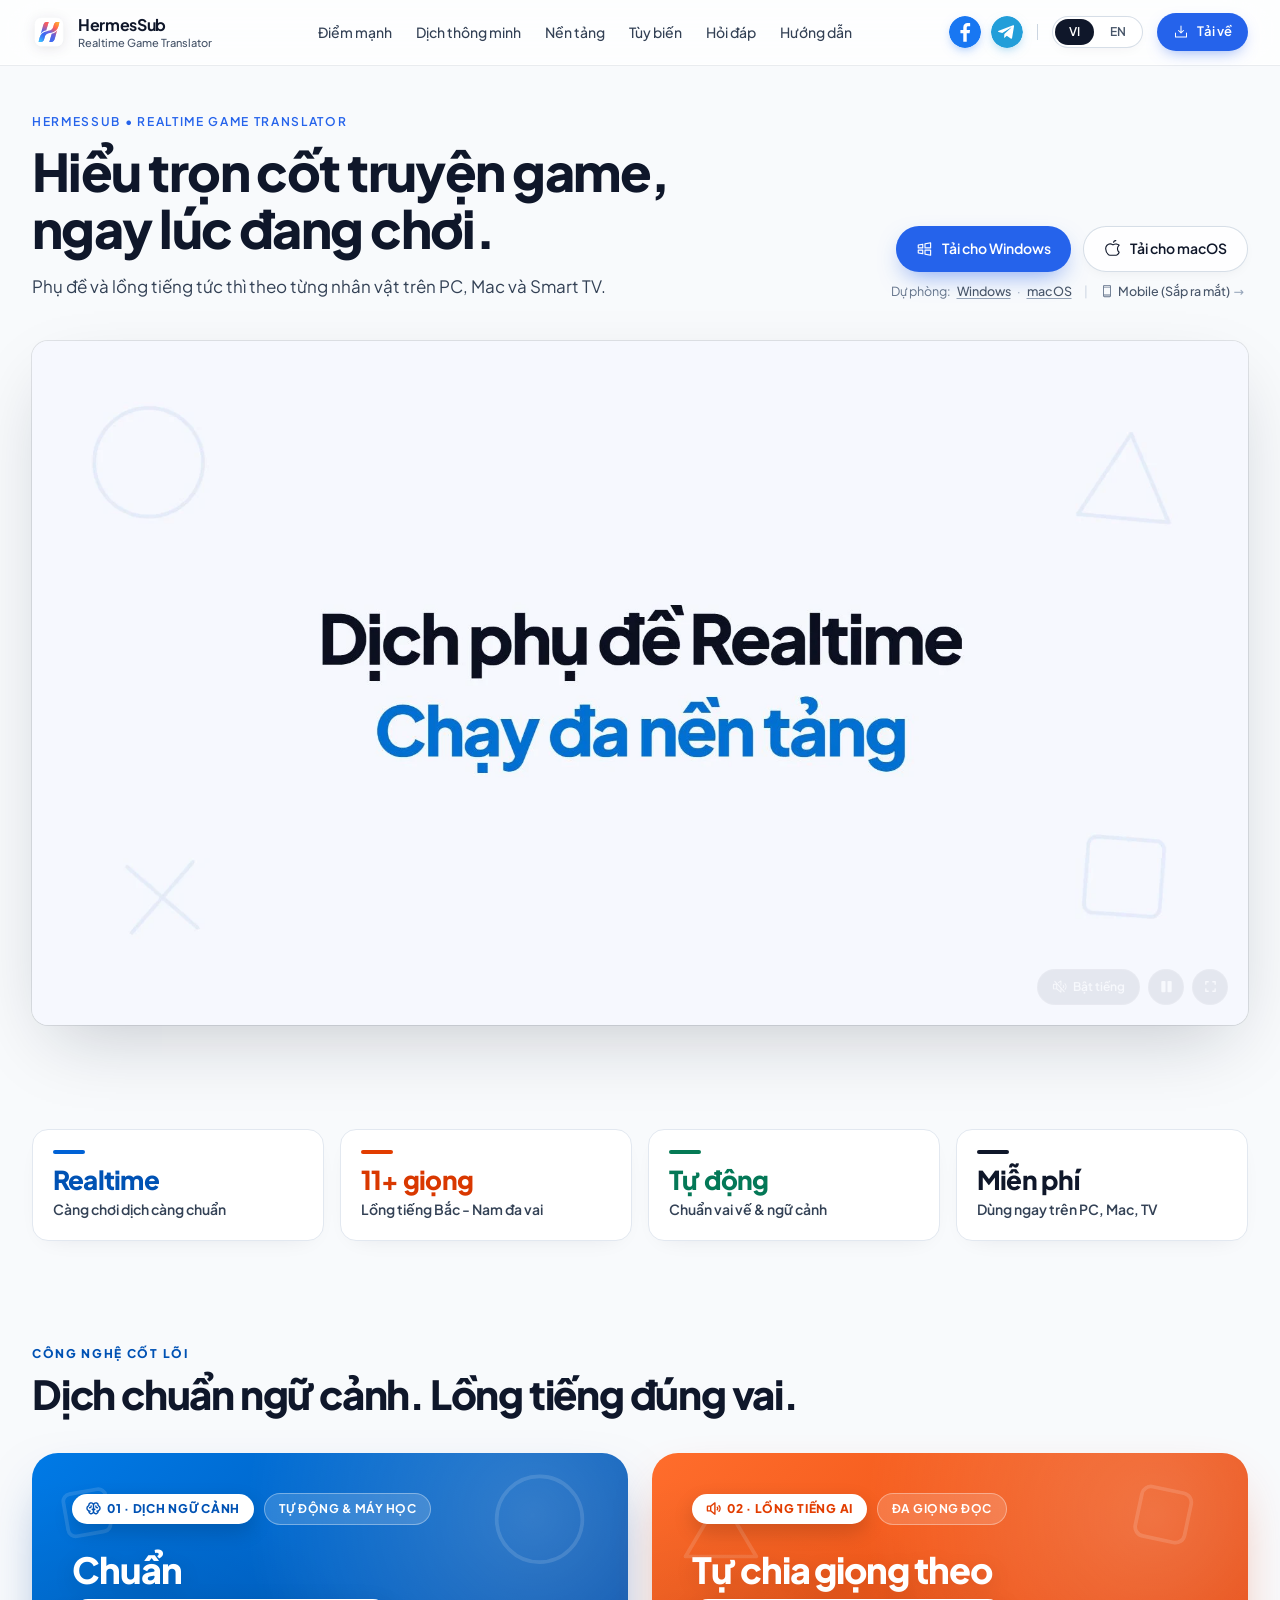
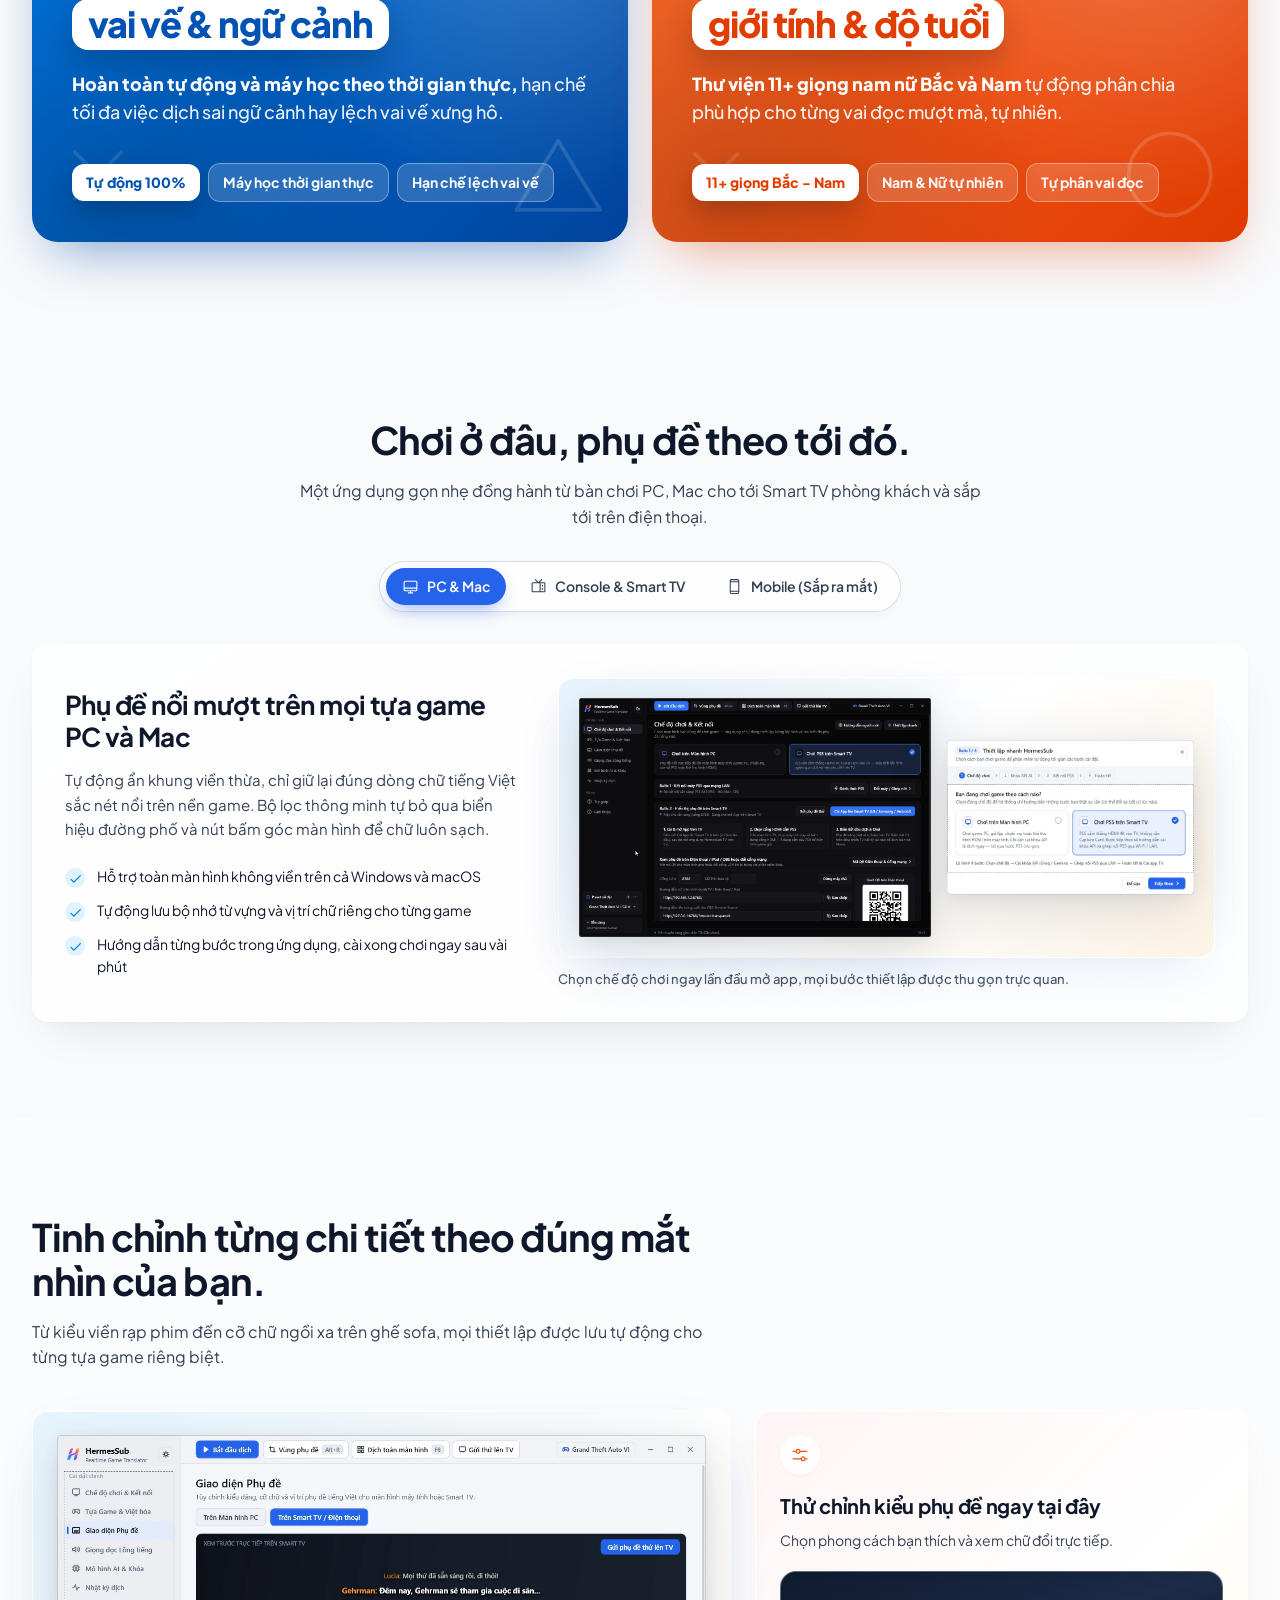
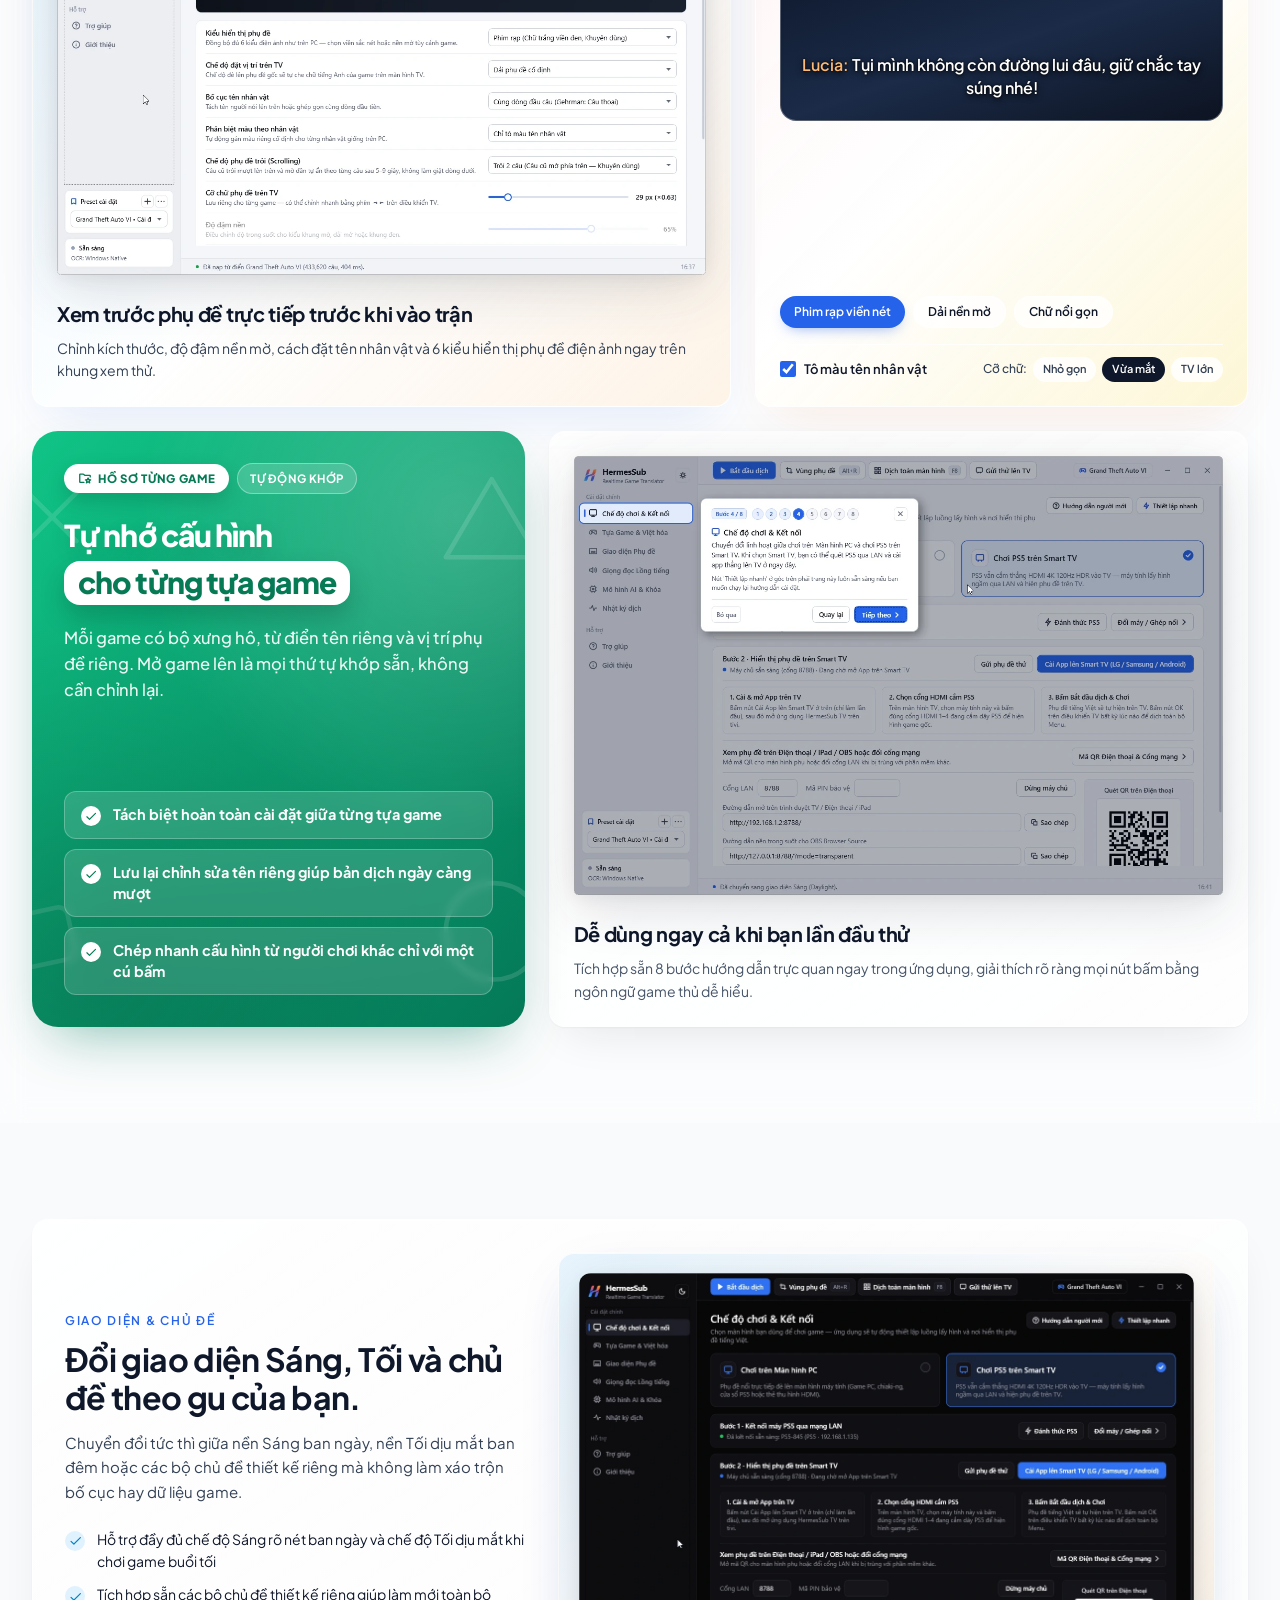
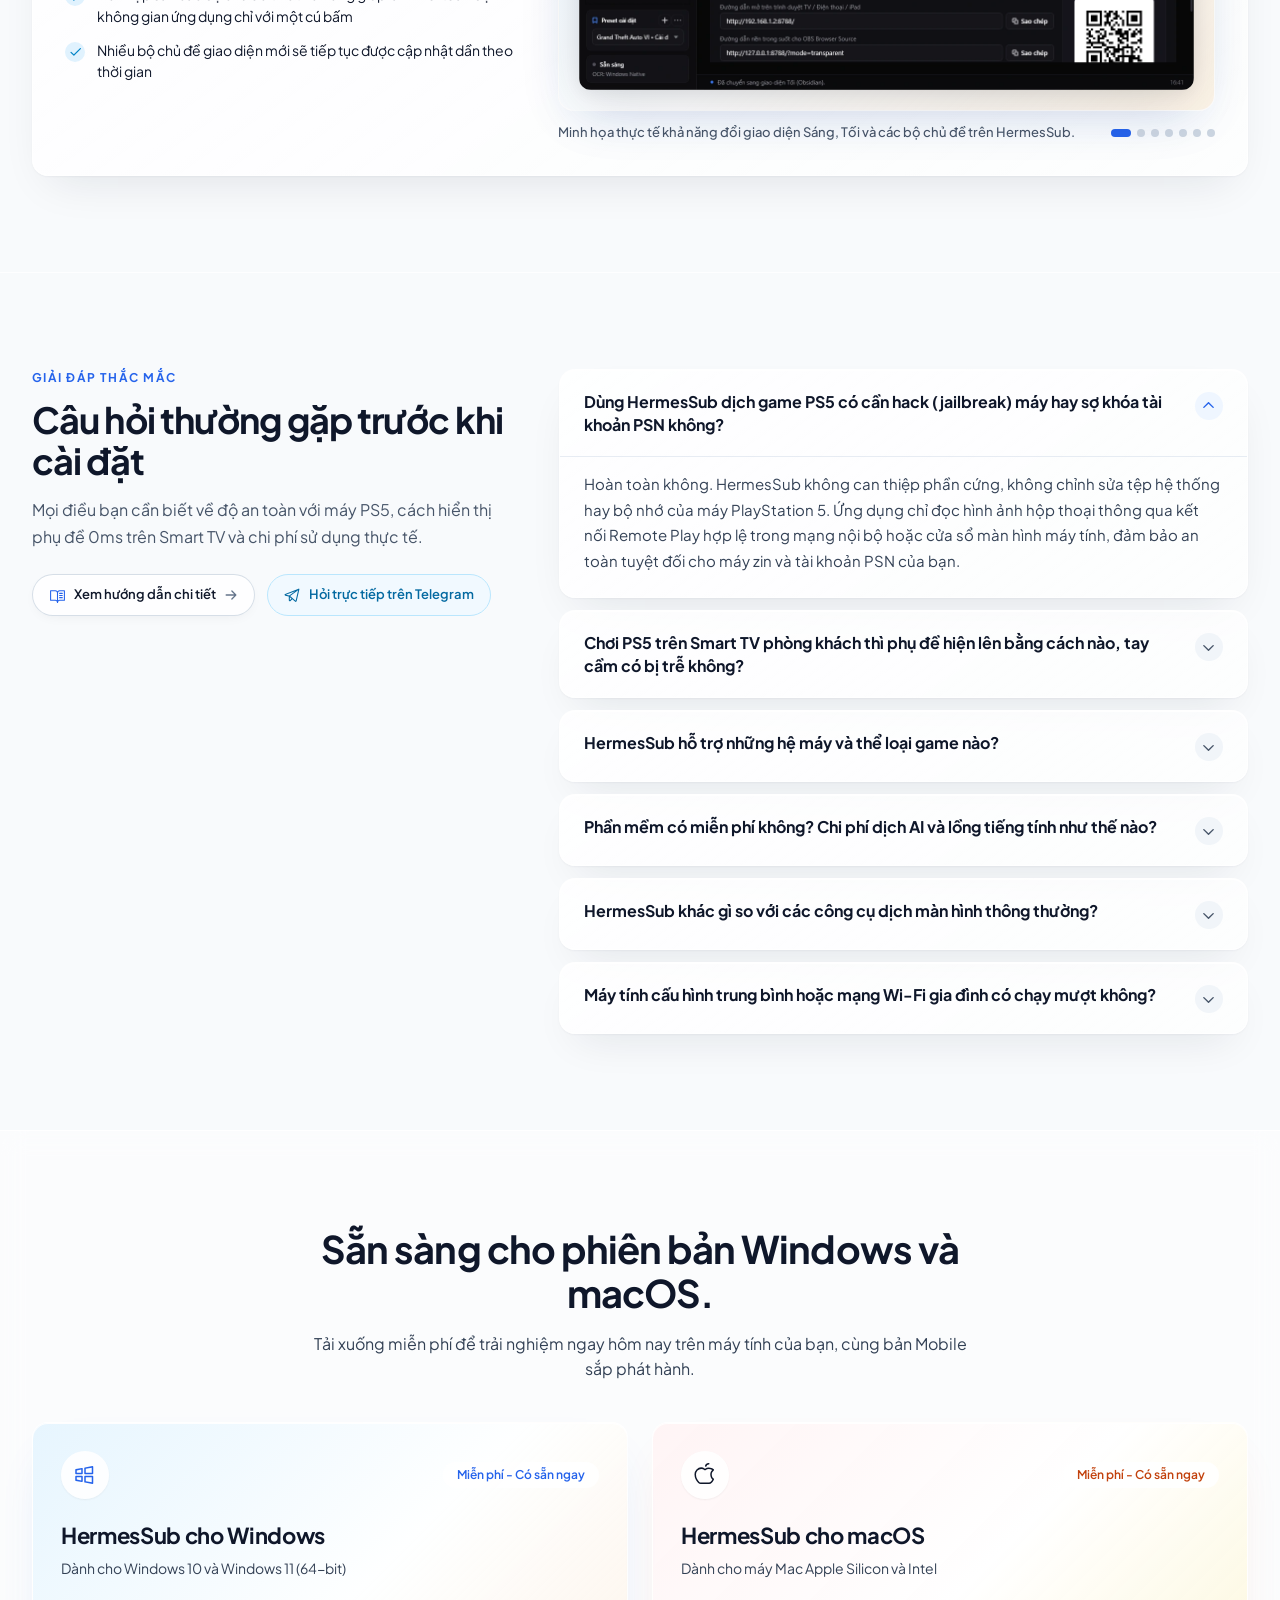
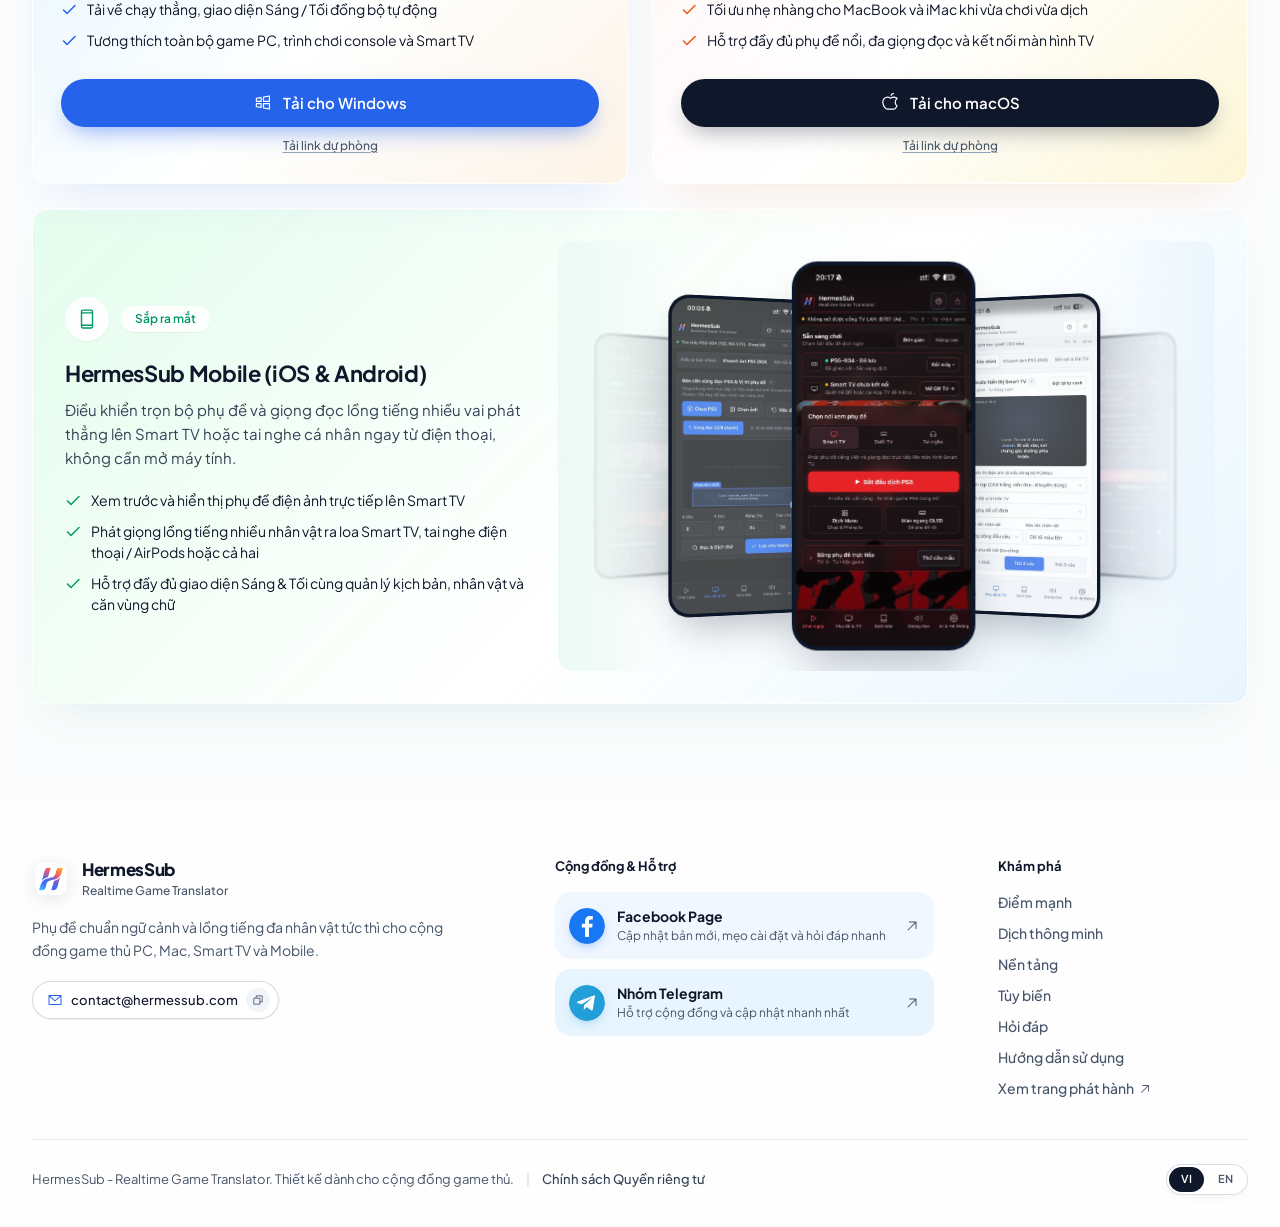
==== commit 073c4098: "style(ui): compact mobile hero CTAs and backup/mobile status onto single rows" ====
--- a/index.html
+++ b/index.html
@@ -28,11 +28,11 @@
     <meta name="twitter:image" content="https://hermessub.com/images/app_icon_light.png" />
     <script id="hermessub-jsonld" type="application/ld+json">{"@context":"https://schema.org","@graph":[{"@type":"Organization","@id":"https://hermessub.com/#organization","name":"HermesSub","url":"https://hermessub.com/","logo":{"@type":"ImageObject","url":"https://hermessub.com/images/app_icon_light.png","width":512,"height":512},"email":"contact@hermessub.com","sameAs":["https://github.com/HermesSub/hermessub.github.io","https://www.facebook.com/hermessub","https://t.me/hermessub_com"]},{"@type":"WebSite","@id":"https://hermessub.com/#website","url":"https://hermessub.com/","name":"HermesSub","alternateName":"HermesSub - Realtime Game Translator","inLanguage":["vi","en"],"publisher":{"@id":"https://hermessub.com/#organization"}},{"@type":"SoftwareApplication","@id":"https://hermessub.com/#software","name":"HermesSub","applicationCategory":"GameApplication","applicationSubCategory":"Real-Time Game Subtitle Translator & AI Voice Dubbing","operatingSystem":"Windows 10, Windows 11, macOS (Apple Silicon), Android TV, LG webOS, Samsung Tizen, iOS","softwareVersion":"1.0.4","inLanguage":"vi","url":"https://hermessub.com/","description":"Dịch phụ đề game thời gian thực chuẩn xưng hô nhân vật và lồng tiếng AI đa giọng đọc trên PC, Mac, PS5 (không cần hack) và Smart TV. Tải miễn phí.","downloadUrl":["https://github.com/HermesSub/hermessub.github.io/releases/download/v1.0.4/HermesSub-win-x64.zip","https://github.com/HermesSub/hermessub.github.io/releases/download/v1.0.4/HermesSub-osx-arm64.zip"],"screenshot":"https://hermessub.com/screenshots/subtitle-studio-light.webp","image":"https://hermessub.com/images/app_icon_light.png","offers":{"@type":"Offer","price":"0","priceCurrency":"USD"},"publisher":{"@id":"https://hermessub.com/#organization"}},{"@type":"VideoObject","@id":"https://hermessub.com/#promo-video","name":"HermesSub - Trình diễn dịch phụ đề và lồng tiếng game thời gian thực","description":"Xem HermesSub dịch phụ đề chuẩn xưng hô nhân vật và lồng tiếng trực tiếp ngay trong cảnh game trên PC, Mac, PS5 và Smart TV.","thumbnailUrl":["https://hermessub.com/videos/hermessub-promo-poster.webp"],"uploadDate":"2026-11-25T00:00:00+07:00","duration":"PT1M10S","contentUrl":"https://media.hermessub.com/Videos/hermessub-promo.mp4?v=2","embedUrl":"https://hermessub.com/","inLanguage":"vi","publisher":{"@id":"https://hermessub.com/#organization"}},{"@type":"FAQPage","@id":"https://hermessub.com/#faq","inLanguage":"vi","mainEntity":[{"@type":"Question","name":"Dùng HermesSub dịch game PS5 có cần hack (jailbreak) máy hay sợ khóa tài khoản PSN không?","acceptedAnswer":{"@type":"Answer","text":"Hoàn toàn không. HermesSub không can thiệp phần cứng, không chỉnh sửa tệp hệ thống hay bộ nhớ của máy PlayStation 5. Ứng dụng chỉ đọc hình ảnh hộp thoại thông qua kết nối Remote Play hợp lệ trong mạng nội bộ hoặc cửa sổ màn hình máy tính, đảm bảo an toàn tuyệt đối cho máy zin và tài khoản PSN của bạn."}},{"@type":"Question","name":"Chơi PS5 trên Smart TV phòng khách thì phụ đề hiện lên bằng cách nào, tay cầm có bị trễ không?","acceptedAnswer":{"@type":"Answer","text":"Tay cầm DualSense vẫn kết nối trực tiếp vào máy PS5 ở tài khoản PSN chính và xuất hình qua cáp HDMI gốc nên độ trễ điều khiển là 0ms. HermesSub chạy ngầm qua một tài khoản PSN phụ để đọc thoại, sau đó đẩy lớp phụ đề tiếng Việt sắc nét nổi trực tiếp lên Smart TV (hỗ trợ LG webOS, Samsung Tizen và Android TV)."}},{"@type":"Question","name":"HermesSub hỗ trợ những hệ máy và thể loại game nào?","acceptedAnswer":{"@type":"Answer","text":"Ứng dụng hoạt động trên PC Windows 10/11, macOS (Apple Silicon), máy chơi game cầm tay chạy Windows và PlayStation 5 (qua Remote Play, chiaki-ng hoặc Capture Card), xuất phụ đề ngay trên màn hình máy tính hoặc Smart TV. Bạn có thể dịch mọi tựa game cốt truyện, nhập vai, phiêu lưu tiếng Anh, Nhật, Trung, Hàn sang tiếng Việt theo thời gian thực."}},{"@type":"Question","name":"Phần mềm có miễn phí không? Chi phí dịch AI và lồng tiếng tính như thế nào?","acceptedAnswer":{"@type":"Answer","text":"Bạn tải và sử dụng HermesSub hoàn toàn miễn phí. Các gói từ điển cộng đồng có sẵn và giọng đọc ngoại tuyến chạy ngay trên máy không tốn bất kỳ chi phí nào. Khi cần dịch câu thoại mới trực tuyến, bạn có thể chọn Google Dịch miễn phí hoặc tự gắn API key cá nhân (Gemini, DeepSeek, Groq, OpenAI) với chi phí thực dùng rất thấp và tự chủ hoàn toàn."}},{"@type":"Question","name":"HermesSub khác gì so với các công cụ dịch màn hình thông thường?","acceptedAnswer":{"@type":"Answer","text":"Các công cụ OCR phổ thông dịch rời rạc từng câu khiến lời thoại loạn xưng hô (lúc tôi-bạn, lúc anh-em) và sai lệch thuật ngữ game. HermesSub ghi nhớ mạch truyện, tự động khóa đúng vai vế xưng hô giữa từng cặp nhân vật, tích lũy từ điển riêng theo tựa game và hỗ trợ lồng tiếng AI tách giọng riêng biệt cho từng nhân vật."}},{"@type":"Question","name":"Máy tính cấu hình trung bình hoặc mạng Wi-Fi gia đình có chạy mượt không?","acceptedAnswer":{"@type":"Answer","text":"HermesSub được tối ưu nhẹ tài nguyên để chạy song song mà không làm tụt FPS của game. Quá trình truyền hình ảnh nội bộ từ PS5 và đẩy phụ đề sang Smart TV diễn ra trực tiếp trong mạng Wi-Fi/LAN trong nhà, không vòng qua máy chủ trung gian nên phản hồi gần như tức thì."}}]}]}</script>
     <!--seo-head-end-->
-    <script type="module" crossorigin src="/assets/index-B6rwbQ5m.js"></script>
-    <link rel="stylesheet" crossorigin href="/assets/index-DTQ3VM3i.css">
+    <script type="module" crossorigin src="/assets/index-2lK4Jmj7.js"></script>
+    <link rel="stylesheet" crossorigin href="/assets/index-B7lJNoNs.css">
   </head>
   <body class="bg-[#F8FAFC] text-[#0F172A] antialiased selection:bg-[#2563EB]/15 selection:text-[#0F172A]">
-    <div id="root"><link rel="preload" as="image" href="/images/hermessub-logo-light.svg"/><link rel="preload" as="image" href="/images/social-facebook.svg"/><link rel="preload" as="image" href="/images/social-telegram.svg"/><link rel="preload" as="image" href="/screenshots/theme-obsidian.webp"/><link rel="preload" as="image" href="/screenshots/mobile-play-akira.webp"/><link rel="preload" as="image" href="/screenshots/mobile-tv-subtitles.jpg"/><link rel="preload" as="image" href="/screenshots/mobile-scripts-gta6.webp"/><link rel="preload" as="image" href="/screenshots/mobile-tv-voice.jpg"/><link rel="preload" as="image" href="/screenshots/mobile-themes-cyberpunk.webp"/><link rel="preload" as="image" href="/screenshots/mobile-roi-dark.webp"/><div class="relative min-h-[100dvh] text-[#0F172A]"><div aria-hidden="true" class="pastel-ambient-canvas pointer-events-none fixed inset-0 -z-10"></div><header class="sticky top-0 z-40 border-b border-white/80 bg-white/75 shadow-[0_1px_0_rgba(15,23,42,0.06)] backdrop-blur-xl"><nav aria-label="Primary Navigation" class="mx-auto flex h-16 max-w-[1320px] items-center justify-between gap-2 px-4 sm:gap-4 md:px-8"><a href="#" class="flex shrink-0 items-center gap-2.5 rounded-2xl py-1 pr-1 transition-opacity hover:opacity-90 sm:gap-3 sm:pr-2"><img src="/images/hermessub-logo-light.svg" alt="HermesSub" width="32" height="32" class="h-8 w-8 shrink-0 object-contain drop-shadow-[0_2px_6px_rgba(15,23,42,0.1)] sm:h-[34px] sm:w-[34px]"/><div class="flex flex-col leading-none"><span class="text-[15px] font-bold tracking-[-0.02em] text-[#0F172A] sm:text-[16px]">HermesSub</span><span class="mt-1 hidden text-[11px] font-medium text-[#475569] sm:block">Realtime Game Translator</span></div></a><ul class="hidden items-center gap-5 xl:gap-6 lg:flex"><li><a href="#highlights" class="whitespace-nowrap text-[14px] font-medium text-[#334155] transition-colors hover:text-[#2563EB]">Điểm mạnh</a></li><li><a href="#intelligence" class="whitespace-nowrap text-[14px] font-medium text-[#334155] transition-colors hover:text-[#2563EB]">Dịch thông minh</a></li><li><a href="#platforms" class="whitespace-nowrap text-[14px] font-medium text-[#334155] transition-colors hover:text-[#2563EB]">Nền tảng</a></li><li><a href="#customize" class="whitespace-nowrap text-[14px] font-medium text-[#334155] transition-colors hover:text-[#2563EB]">Tùy biến</a></li><li><a href="#faq" class="whitespace-nowrap text-[14px] font-medium text-[#334155] transition-colors hover:text-[#2563EB]">Hỏi đáp</a></li><li><a href="/guides/" class="whitespace-nowrap text-[14px] transition-colors hover:text-[#2563EB] font-medium text-[#334155]">Hướng dẫn</a></li></ul><div class="flex shrink-0 items-center gap-3 sm:gap-3.5"><div class="flex items-center gap-2.5 sm:gap-2.5"><a href="https://www.facebook.com/hermessub" target="_blank" rel="noopener noreferrer" aria-label="Trang Facebook HermesSub" title="Facebook Page" class="inline-flex h-7 w-7 items-center justify-center rounded-full shadow-[0_4px_12px_-4px_rgba(24,119,242,0.55)] transition-transform hover:scale-108 active:scale-95 sm:h-8 sm:w-8"><img src="/images/social-facebook.svg" alt="Facebook" width="32" height="32" class="h-7 w-7 rounded-full sm:h-8 sm:w-8"/></a><a href="https://t.me/hermessub_com" target="_blank" rel="noopener noreferrer" aria-label="Cộng đồng Telegram HermesSub" title="Nhóm Telegram" class="inline-flex h-7 w-7 items-center justify-center rounded-full shadow-[0_4px_12px_-4px_rgba(34,158,217,0.55)] transition-transform hover:scale-108 active:scale-95 sm:h-8 sm:w-8"><img src="/images/social-telegram.svg" alt="Telegram" width="32" height="32" class="h-7 w-7 rounded-full sm:h-8 sm:w-8"/></a></div><span aria-hidden="true" class="hidden h-4 w-px bg-[#CBD5E1] sm:inline-block"></span><div role="group" aria-label="Language switcher" class="glass-pill flex items-center gap-0.5 rounded-full p-0.5"><a href="/" hrefLang="vi" aria-current="true" class="rounded-full px-3 py-1 text-[11px] font-semibold transition-colors sm:px-3.5 sm:text-[12px] bg-[#0F172A] text-[#FFFFFF]">VI</a><a href="/en/" hrefLang="en" class="rounded-full px-3 py-1 text-[11px] font-semibold transition-colors sm:px-3.5 sm:text-[12px] text-[#475569] hover:text-[#0F172A]">EN</a></div><a href="#download" class="hidden min-h-[38px] items-center gap-2 whitespace-nowrap rounded-full bg-[#2563EB] px-4 py-2 text-[13px] font-semibold text-[#FFFFFF] shadow-[0_6px_16px_-6px_rgba(37,99,235,0.55)] transition-all hover:bg-[#1D4ED8] active:scale-[0.98] sm:inline-flex"><svg xmlns="http://www.w3.org/2000/svg" width="16" height="16" fill="currentColor" viewBox="0 0 256 256" aria-hidden="true"><path d="M224,144v64a8,8,0,0,1-8,8H40a8,8,0,0,1-8-8V144a8,8,0,0,1,16,0v56H208V144a8,8,0,0,1,16,0Zm-101.66,5.66a8,8,0,0,0,11.32,0l40-40a8,8,0,0,0-11.32-11.32L136,124.69V32a8,8,0,0,0-16,0v92.69L93.66,98.34a8,8,0,0,0-11.32,11.32Z"></path></svg><span>Tải về</span></a><button type="button" aria-label="Mở menu điều hướng" aria-expanded="false" class="glass-pill inline-flex h-8 w-8 items-center justify-center rounded-full text-[#0F172A] transition-colors hover:bg-white sm:h-9 sm:w-9 lg:hidden"><svg xmlns="http://www.w3.org/2000/svg" width="17" height="17" fill="currentColor" viewBox="0 0 256 256" aria-hidden="true"><path d="M224,128a8,8,0,0,1-8,8H40a8,8,0,0,1,0-16H216A8,8,0,0,1,224,128ZM40,72H216a8,8,0,0,0,0-16H40a8,8,0,0,0,0,16ZM216,184H40a8,8,0,0,0,0,16H216a8,8,0,0,0,0-16Z"></path></svg></button></div></nav></header><main id="main-content"><section class="pt-8 pb-14 md:pt-12 md:pb-20"><div class="mx-auto max-w-[1320px] px-5 md:px-8"><div class="grid grid-cols-1 items-end gap-7 lg:grid-cols-12"><div class="lg:col-span-6 xl:col-span-7"><p class="text-[12px] font-semibold tracking-[0.14em] text-[#2563EB] uppercase">HERMESSUB • REALTIME GAME TRANSLATOR</p><h1 class="mt-3 text-[28px] leading-[1.1] font-extrabold tracking-[-0.03em] text-[#0F172A] sm:text-[40px] lg:text-[46px] xl:text-[52px]">Hiểu trọn cốt truyện game,<br/>ngay lúc đang chơi.</h1><p class="mt-4 max-w-[54ch] text-[15px] leading-[1.6] text-[#334155] sm:text-[17px]">Phụ đề và lồng tiếng tức thì theo từng nhân vật trên PC, Mac và Smart TV.</p></div><div class="flex flex-col items-start gap-3 lg:col-span-6 lg:items-end xl:col-span-5"><div class="flex w-full flex-col gap-3 sm:w-auto sm:flex-row sm:flex-nowrap sm:items-center lg:justify-end"><a href="https://github.com/HermesSub/hermessub.github.io/releases/download/v1.0.4/HermesSub-win-x64.zip" target="_blank" rel="noopener noreferrer" class="inline-flex min-h-[46px] items-center justify-center gap-2 whitespace-nowrap rounded-full bg-[#2563EB] px-5 py-2.5 text-[14px] font-semibold text-[#FFFFFF] shadow-[0_10px_24px_-8px_rgba(37,99,235,0.58)] transition-all hover:bg-[#1D4ED8] active:scale-[0.98]"><svg xmlns="http://www.w3.org/2000/svg" width="18" height="18" fill="currentColor" viewBox="0 0 256 256" aria-hidden="true"><path d="M208,136H128a8,8,0,0,0-8,8v57.45a8,8,0,0,0,6.57,7.88l80,14.54A7.61,7.61,0,0,0,208,224a8,8,0,0,0,8-8V144A8,8,0,0,0,208,136Zm-8,70.41-64-11.63V152h64ZM96,136H32a8,8,0,0,0-8,8v40a8,8,0,0,0,6.57,7.87l64,11.64a8.54,8.54,0,0,0,1.43.13,8,8,0,0,0,8-8V144A8,8,0,0,0,96,136Zm-8,50.05-48-8.73V152H88ZM213.13,33.86a8,8,0,0,0-6.56-1.73l-80,14.55A8,8,0,0,0,120,54.55V112a8,8,0,0,0,8,8h80a8,8,0,0,0,8-8V40A8,8,0,0,0,213.13,33.86ZM200,104H136V61.22l64-11.63ZM101.13,54.22a8,8,0,0,0-6.56-1.73l-64,11.64A8,8,0,0,0,24,72v40a8,8,0,0,0,8,8H96a8,8,0,0,0,8-8V60.36A8,8,0,0,0,101.13,54.22ZM88,104H40V78.68L88,70Z"></path></svg><span>Tải cho Windows</span></a><a href="https://github.com/HermesSub/hermessub.github.io/releases/download/v1.0.4/HermesSub-osx-arm64.zip" target="_blank" rel="noopener noreferrer" class="glass-pill inline-flex min-h-[46px] items-center justify-center gap-2 whitespace-nowrap rounded-full px-5 py-2.5 text-[14px] font-semibold text-[#0F172A] transition-all hover:bg-white active:scale-[0.98]"><svg xmlns="http://www.w3.org/2000/svg" width="18" height="18" fill="currentColor" viewBox="0 0 256 256" aria-hidden="true"><path d="M223.3,169.59a8.07,8.07,0,0,0-2.8-3.4C203.53,154.53,200,134.64,200,120c0-17.67,13.47-33.06,21.5-40.67a8,8,0,0,0,0-11.62C208.82,55.74,187.82,48,168,48a72.2,72.2,0,0,0-40,12.13,71.56,71.56,0,0,0-90.71,9.09A74.63,74.63,0,0,0,16,123.4a127.06,127.06,0,0,0,40.14,89.73A39.8,39.8,0,0,0,83.59,224h87.68a39.84,39.84,0,0,0,29.12-12.57,125,125,0,0,0,17.82-24.6C225.23,174,224.33,172,223.3,169.59Zm-34.63,30.94a23.76,23.76,0,0,1-17.4,7.47H83.59a23.82,23.82,0,0,1-16.44-6.51A111.14,111.14,0,0,1,32,123,58.5,58.5,0,0,1,48.65,80.47,54.81,54.81,0,0,1,88,64h.78A55.45,55.45,0,0,1,123,76.28a8,8,0,0,0,10,0A55.44,55.44,0,0,1,168,64a70.64,70.64,0,0,1,36,10.35c-13,14.52-20,30.47-20,45.65,0,23.77,7.64,42.73,22.18,55.3A105.82,105.82,0,0,1,188.67,200.53ZM128.23,30A40,40,0,0,1,167,0h1a8,8,0,0,1,0,16h-1a24,24,0,0,0-23.24,18,8,8,0,1,1-15.5-4Z"></path></svg><span>Tải cho macOS</span></a></div><p class="flex flex-wrap items-center gap-x-1.5 px-1 text-[12px] text-[#64748B] lg:justify-end"><span>Tải link dự phòng:</span><a href="https://media.hermessub.com/Releases/v1.0.4/HermesSub-win-x64.zip" target="_blank" rel="noopener noreferrer" class="font-medium text-[#475569] underline decoration-[#94A3B8] underline-offset-2 transition-colors hover:text-[#2563EB] hover:decoration-[#2563EB]">Windows</a><span aria-hidden="true" class="text-[#94A3B8]">·</span><a href="https://media.hermessub.com/Releases/v1.0.4/HermesSub-osx-arm64.zip" target="_blank" rel="noopener noreferrer" class="font-medium text-[#475569] underline decoration-[#94A3B8] underline-offset-2 transition-colors hover:text-[#0F172A] hover:decoration-[#0F172A]">macOS</a></p><a href="#download" class="group inline-flex items-center gap-2 px-1 text-[13px] font-medium text-[#475569] transition-colors hover:text-[#2563EB]"><svg xmlns="http://www.w3.org/2000/svg" width="15" height="15" fill="currentColor" viewBox="0 0 256 256" class="text-[#64748B] transition-colors group-hover:text-[#2563EB]" aria-hidden="true"><path d="M176,16H80A24,24,0,0,0,56,40V216a24,24,0,0,0,24,24h96a24,24,0,0,0,24-24V40A24,24,0,0,0,176,16ZM72,64H184V192H72Zm8-32h96a8,8,0,0,1,8,8v8H72V40A8,8,0,0,1,80,32Zm96,192H80a8,8,0,0,1-8-8v-8H184v8A8,8,0,0,1,176,224Z"></path></svg><span>Bản Mobile (Sắp ra mắt)</span><span aria-hidden="true" class="text-[#94A3B8] transition-transform group-hover:translate-x-0.5 group-hover:text-[#2563EB]">→</span></a></div></div><div class="mt-8 aspect-video w-full md:mt-10"><div class="group relative h-full w-full overflow-hidden rounded-2xl bg-[#F6F8FC] shadow-[0_28px_72px_-20px_rgba(15,23,42,0.22)] ring-1 ring-[#0F172A]/10"><div class="relative flex h-full w-full items-center justify-center"><video poster="/videos/hermessub-promo-poster.webp" autoPlay="" loop="" muted="" playsInline="" preload="metadata" class="h-full w-full cursor-pointer bg-[#F6F8FC] object-cover"><source src="https://media.hermessub.com/Videos/hermessub-promo-av1.mp4" type="video/mp4; codecs=&quot;av01.0.08M.08, mp4a.40.2&quot;"/><source src="https://media.hermessub.com/Videos/hermessub-promo.mp4?v=2" type="video/mp4"/></video><div data-controls-visible="false" class="pointer-events-none absolute z-10 flex items-center transition-opacity duration-300 right-2 bottom-2 gap-1.5 sm:right-5 sm:bottom-5 sm:gap-2 opacity-30"><button type="button" aria-label="Bật tiếng" class="pointer-events-auto inline-flex h-7 w-7 sm:h-9 sm:w-auto items-center justify-center sm:gap-1.5 rounded-full border sm:px-3.5 text-[12px] font-semibold transition-all duration-300 active:scale-95 border-white/15 bg-[#0F172A]/24 text-[#FFFFFF]/90 backdrop-blur-[3px] hover:bg-[#0F172A]/72"><svg xmlns="http://www.w3.org/2000/svg" width="14" height="14" fill="currentColor" viewBox="0 0 256 256" class="sm:h-[15px] sm:w-[15px]" aria-hidden="true"><path d="M53.92,34.62A8,8,0,1,0,42.08,45.38L73.55,80H32A16,16,0,0,0,16,96v64a16,16,0,0,0,16,16H77.25l69.84,54.31A8,8,0,0,0,160,224V175.09l42.08,46.29a8,8,0,1,0,11.84-10.76ZM32,96H72v64H32ZM144,207.64,88,164.09V95.89l56,61.6Zm42-63.77a24,24,0,0,0,0-31.72,8,8,0,1,1,12-10.57,40,40,0,0,1,0,52.88,8,8,0,0,1-12-10.59Zm-80.16-76a8,8,0,0,1,1.4-11.23l39.85-31A8,8,0,0,1,160,32v74.83a8,8,0,0,1-16,0V48.36l-26.94,21A8,8,0,0,1,105.84,67.91ZM248,128a79.9,79.9,0,0,1-20.37,53.34,8,8,0,0,1-11.92-10.67,64,64,0,0,0,0-85.33,8,8,0,1,1,11.92-10.67A79.83,79.83,0,0,1,248,128Z"></path></svg><span class="hidden sm:inline">Bật tiếng</span></button><button type="button" aria-label="Tạm dừng" class="pointer-events-auto inline-flex h-7 w-7 sm:h-9 sm:w-9 items-center justify-center rounded-full border transition-all duration-300 active:scale-95 border-white/15 bg-[#0F172A]/24 text-[#FFFFFF]/90 backdrop-blur-[3px] hover:bg-[#0F172A]/72"><svg xmlns="http://www.w3.org/2000/svg" width="13" height="13" fill="currentColor" viewBox="0 0 256 256" class="sm:h-[15px] sm:w-[15px]" aria-hidden="true"><path d="M216,48V208a16,16,0,0,1-16,16H160a16,16,0,0,1-16-16V48a16,16,0,0,1,16-16h40A16,16,0,0,1,216,48ZM96,32H56A16,16,0,0,0,40,48V208a16,16,0,0,0,16,16H96a16,16,0,0,0,16-16V48A16,16,0,0,0,96,32Z"></path></svg></button><button type="button" aria-label="Toàn màn hình" class="pointer-events-auto inline-flex h-7 w-7 sm:h-9 sm:w-9 items-center justify-center rounded-full border transition-all duration-300 active:scale-95 border-white/15 bg-[#0F172A]/24 text-[#FFFFFF]/90 backdrop-blur-[3px] hover:bg-[#0F172A]/72"><svg xmlns="http://www.w3.org/2000/svg" width="14" height="14" fill="currentColor" viewBox="0 0 256 256" class="sm:h-[15px] sm:w-[15px]" aria-hidden="true"><path d="M220,48V88a12,12,0,0,1-24,0V60H168a12,12,0,0,1,0-24h40A12,12,0,0,1,220,48ZM88,196H60V168a12,12,0,0,0-24,0v40a12,12,0,0,0,12,12H88a12,12,0,0,0,0-24Zm120-40a12,12,0,0,0-12,12v28H168a12,12,0,0,0,0,24h40a12,12,0,0,0,12-12V168A12,12,0,0,0,208,156ZM88,36H48A12,12,0,0,0,36,48V88a12,12,0,0,0,24,0V60H88a12,12,0,0,0,0-24Z"></path></svg></button></div></div></div></div></div></section><section id="highlights" aria-label="Điểm mạnh" class="scroll-mt-20 py-4 md:py-6"><div class="mx-auto max-w-[1320px] px-4 sm:px-5 md:px-8"><div class="grid grid-cols-2 gap-3 lg:grid-cols-4 lg:gap-4"><div class="flex flex-col justify-between rounded-2xl border border-[#E2E8F0] bg-[#FFFFFF] p-4 shadow-[0_8px_24px_-16px_rgba(15,23,42,0.14)] sm:p-5"><span aria-hidden="true" class="h-1 w-8 rounded-full bg-[#0062D6]"></span><div class="mt-3"><p class="text-[21px] leading-[1.1] font-extrabold tracking-[-0.03em] sm:text-[26px] text-[#0052B4]">Realtime</p><p class="mt-1.5 text-[13px] leading-[1.4] font-semibold text-[#334155] sm:text-[14px]">Càng chơi dịch càng chuẩn</p></div></div><div class="flex flex-col justify-between rounded-2xl border border-[#E2E8F0] bg-[#FFFFFF] p-4 shadow-[0_8px_24px_-16px_rgba(15,23,42,0.14)] sm:p-5"><span aria-hidden="true" class="h-1 w-8 rounded-full bg-[#E23D00]"></span><div class="mt-3"><p class="text-[21px] leading-[1.1] font-extrabold tracking-[-0.03em] sm:text-[26px] text-[#D93800]">11+ giọng</p><p class="mt-1.5 text-[13px] leading-[1.4] font-semibold text-[#334155] sm:text-[14px]">Lồng tiếng Bắc - Nam đa vai</p></div></div><div class="flex flex-col justify-between rounded-2xl border border-[#E2E8F0] bg-[#FFFFFF] p-4 shadow-[0_8px_24px_-16px_rgba(15,23,42,0.14)] sm:p-5"><span aria-hidden="true" class="h-1 w-8 rounded-full bg-[#057A55]"></span><div class="mt-3"><p class="text-[21px] leading-[1.1] font-extrabold tracking-[-0.03em] sm:text-[26px] text-[#047857]">Tự động</p><p class="mt-1.5 text-[13px] leading-[1.4] font-semibold text-[#334155] sm:text-[14px]">Chuẩn vai vế &amp; ngữ cảnh</p></div></div><div class="flex flex-col justify-between rounded-2xl border border-[#E2E8F0] bg-[#FFFFFF] p-4 shadow-[0_8px_24px_-16px_rgba(15,23,42,0.14)] sm:p-5"><span aria-hidden="true" class="h-1 w-8 rounded-full bg-[#0F172A]"></span><div class="mt-3"><p class="text-[21px] leading-[1.1] font-extrabold tracking-[-0.03em] sm:text-[26px] text-[#0F172A]">Miễn phí</p><p class="mt-1.5 text-[13px] leading-[1.4] font-semibold text-[#334155] sm:text-[14px]">Dùng ngay trên PC, Mac, TV</p></div></div></div></div></section><section id="intelligence" class="scroll-mt-20 py-14 md:py-20"><div class="mx-auto max-w-[1320px] px-4 sm:px-5 md:px-8"><div class="" style="opacity:0;transform:translateY(18px)"><div class="max-w-[980px]"><p class="text-[12px] font-extrabold tracking-[0.14em] text-[#0052B4] uppercase">CÔNG NGHỆ CỐT LÕI</p><h2 class="mt-2 text-[28px] leading-[1.15] font-extrabold tracking-[-0.03em] text-[#0F172A] sm:text-[36px] md:text-[40px]">Dịch chuẩn ngữ cảnh. Lồng tiếng đúng vai.</h2></div></div><div class="mt-7 grid grid-cols-1 gap-5 md:mt-9 lg:grid-cols-2 lg:gap-6"><div class="h-full" style="opacity:0;transform:translateY(18px)"><article style="background:linear-gradient(135deg, #007AE6 0%, #00439C 100%);box-shadow:0 24px 56px -20px rgba(0, 67, 156, 0.52)" class="relative flex h-full flex-col justify-between overflow-hidden rounded-[26px] p-6 text-[#FFFFFF] sm:p-8 md:p-10"><svg aria-hidden="true" viewBox="0 0 640 420" fill="none" class="pointer-events-none absolute inset-0 h-full w-full opacity-[0.13]" preserveAspectRatio="xMidYMid slice"><circle cx="545" cy="72" r="46" stroke="#FFFFFF" stroke-width="4"></circle><polygon points="565,310 610,384 520,384" stroke="#FFFFFF" stroke-width="4" stroke-linejoin="round"></polygon><g stroke="#FFFFFF" stroke-width="4" stroke-linecap="round"><line x1="46" y1="322" x2="96" y2="372"></line><line x1="96" y1="322" x2="46" y2="372"></line></g><rect x="36" y="42" width="46" height="46" rx="8" transform="rotate(-10 59 65)" stroke="#FFFFFF" stroke-width="4"></rect></svg><div aria-hidden="true" style="background:radial-gradient(circle at 84% 16%, rgba(255,255,255,0.20) 0%, rgba(255,255,255,0) 48%), radial-gradient(circle at 12% 90%, rgba(0,0,0,0.16) 0%, rgba(0,0,0,0) 52%)" class="pointer-events-none absolute inset-0"></div><div class="relative z-10"><div class="flex flex-wrap items-center gap-2.5"><span style="color:#0052B4" class="inline-flex items-center gap-1.5 rounded-full bg-[#FFFFFF] px-3.5 py-1.5 text-[12px] font-extrabold tracking-[0.06em] uppercase shadow-[0_8px_20px_rgba(0,0,0,0.16)]"><svg xmlns="http://www.w3.org/2000/svg" width="15" height="15" fill="currentColor" viewBox="0 0 256 256" aria-hidden="true"><path d="M252,124a60.14,60.14,0,0,0-32-53.08,52,52,0,0,0-92-32.11A52,52,0,0,0,36,70.92a60,60,0,0,0,0,106.14,52,52,0,0,0,92,32.13,52,52,0,0,0,92-32.13A60.05,60.05,0,0,0,252,124ZM88,204a28,28,0,0,1-26.85-20.07c1,0,1.89.07,2.85.07h8a12,12,0,0,0,0-24H64A36,36,0,0,1,52,90.05a12,12,0,0,0,8-11.32V72a28,28,0,0,1,56,0v60.18a51.61,51.61,0,0,0-7.2-3.85,12,12,0,1,0-9.6,22A28,28,0,0,1,88,204Zm104-44h-8a12,12,0,0,0,0,24h8c1,0,1.9,0,2.85-.07a28,28,0,1,1-38-33.61,12,12,0,1,0-9.6-22,51.61,51.61,0,0,0-7.2,3.85V72a28,28,0,0,1,56,0v6.73a12,12,0,0,0,8,11.32,36,36,0,0,1-12,70Zm16-44a12,12,0,0,1-12,12,40,40,0,0,1-40-40V84a12,12,0,0,1,24,0v4a16,16,0,0,0,16,16A12,12,0,0,1,208,116ZM100,88a40,40,0,0,1-40,40,12,12,0,0,1,0-24A16,16,0,0,0,76,88V84a12,12,0,0,1,24,0Z"></path></svg><span>01 · DỊCH NGỮ CẢNH</span></span><span class="inline-flex items-center rounded-full border border-white/35 bg-white/16 px-3.5 py-1.5 text-[12px] font-bold tracking-[0.04em] text-[#FFFFFF] uppercase">TỰ ĐỘNG &amp; MÁY HỌC</span></div><h3 class="mt-6 text-[28px] leading-[1.18] font-extrabold tracking-[-0.03em] text-[#FFFFFF] [text-shadow:0_6px_22px_rgba(0,0,0,0.14)] sm:text-[34px] md:text-[36px]"><span class="block">Chuẩn</span><span style="color:#0052B4" class="mt-2 inline-block rounded-2xl bg-[#FFFFFF] px-4 py-1 text-shadow-none shadow-[0_12px_28px_rgba(0,0,0,0.18)]">vai vế &amp; ngữ cảnh</span></h3><p class="mt-5 max-w-[44ch] text-[16px] leading-[1.6] font-medium text-white/92 sm:text-[18px]"><strong class="font-extrabold text-[#FFFFFF]">Hoàn toàn tự động và máy học theo thời gian thực,</strong> <!-- -->hạn chế tối đa việc dịch sai ngữ cảnh hay lệch vai vế xưng hô.</p></div><ul class="relative z-10 mt-7 flex flex-wrap items-center gap-2 pt-2"><li style="color:#0052B4" class="rounded-xl bg-[#FFFFFF] px-3.5 py-2 text-[13px] font-extrabold shadow-[0_10px_24px_rgba(0,0,0,0.18)] sm:text-[14px]">Tự động 100%</li><li class="rounded-xl border border-white/35 bg-white/16 px-3.5 py-2 text-[13px] font-bold text-[#FFFFFF] sm:text-[14px]">Máy học thời gian thực</li><li class="rounded-xl border border-white/35 bg-white/16 px-3.5 py-2 text-[13px] font-bold text-[#FFFFFF] sm:text-[14px]">Hạn chế lệch vai vế</li></ul></article></div><div class="h-full" style="opacity:0;transform:translateY(18px)"><article style="background:linear-gradient(135deg, #FF6D2C 0%, #DF3A00 100%);box-shadow:0 24px 56px -20px rgba(223, 58, 0, 0.48)" class="relative flex h-full flex-col justify-between overflow-hidden rounded-[26px] p-6 text-[#FFFFFF] sm:p-8 md:p-10"><svg aria-hidden="true" viewBox="0 0 640 420" fill="none" class="pointer-events-none absolute inset-0 h-full w-full opacity-[0.14]" preserveAspectRatio="xMidYMid slice"><rect x="522" y="40" width="54" height="54" rx="10" transform="rotate(12 549 67)" stroke="#FFFFFF" stroke-width="4"></rect><circle cx="556" cy="346" r="44" stroke="#FFFFFF" stroke-width="4"></circle><polygon points="74,48 112,112 36,112" stroke="#FFFFFF" stroke-width="4" stroke-linejoin="round"></polygon><g stroke="#FFFFFF" stroke-width="4" stroke-linecap="round"><line x1="46" y1="324" x2="92" y2="370"></line><line x1="92" y1="324" x2="46" y2="370"></line></g></svg><div aria-hidden="true" style="background:radial-gradient(circle at 84% 16%, rgba(255,255,255,0.20) 0%, rgba(255,255,255,0) 48%), radial-gradient(circle at 12% 90%, rgba(0,0,0,0.16) 0%, rgba(0,0,0,0) 52%)" class="pointer-events-none absolute inset-0"></div><div class="relative z-10"><div class="flex flex-wrap items-center gap-2.5"><span style="color:#E23D00" class="inline-flex items-center gap-1.5 rounded-full bg-[#FFFFFF] px-3.5 py-1.5 text-[12px] font-extrabold tracking-[0.06em] uppercase shadow-[0_8px_20px_rgba(0,0,0,0.16)]"><svg xmlns="http://www.w3.org/2000/svg" width="15" height="15" fill="currentColor" viewBox="0 0 256 256" aria-hidden="true"><path d="M157.27,21.22a12,12,0,0,0-12.64,1.31L75.88,76H32A20,20,0,0,0,12,96v64a20,20,0,0,0,20,20H75.88l68.75,53.47A12,12,0,0,0,164,224V32A12,12,0,0,0,157.27,21.22ZM36,100H68v56H36Zm104,99.46L92,162.13V93.87l48-37.33ZM212,128a44,44,0,0,1-11,29.11,12,12,0,1,1-18-15.88,20,20,0,0,0,0-26.43,12,12,0,0,1,18-15.86A43.94,43.94,0,0,1,212,128Zm40,0a83.87,83.87,0,0,1-21.39,56,12,12,0,0,1-17.89-16,60,60,0,0,0,0-80,12,12,0,1,1,17.88-16A83.87,83.87,0,0,1,252,128Z"></path></svg><span>02 · LỒNG TIẾNG AI</span></span><span class="inline-flex items-center rounded-full border border-white/35 bg-white/16 px-3.5 py-1.5 text-[12px] font-bold tracking-[0.04em] text-[#FFFFFF] uppercase">ĐA GIỌNG ĐỌC</span></div><h3 class="mt-6 text-[28px] leading-[1.18] font-extrabold tracking-[-0.03em] text-[#FFFFFF] [text-shadow:0_6px_22px_rgba(0,0,0,0.14)] sm:text-[34px] md:text-[36px]"><span class="block">Tự chia giọng theo</span><span style="color:#E23D00" class="mt-2 inline-block rounded-2xl bg-[#FFFFFF] px-4 py-1 text-shadow-none shadow-[0_12px_28px_rgba(0,0,0,0.18)]">giới tính &amp; độ tuổi</span></h3><p class="mt-5 max-w-[44ch] text-[16px] leading-[1.6] font-medium text-white/92 sm:text-[18px]"><strong class="font-extrabold text-[#FFFFFF]">Thư viện 11+ giọng nam nữ Bắc và Nam</strong> <!-- -->tự động phân chia phù hợp cho từng vai đọc mượt mà, tự nhiên.</p></div><ul class="relative z-10 mt-7 flex flex-wrap items-center gap-2 pt-2"><li style="color:#E23D00" class="rounded-xl bg-[#FFFFFF] px-3.5 py-2 text-[13px] font-extrabold shadow-[0_10px_24px_rgba(0,0,0,0.18)] sm:text-[14px]">11+ giọng Bắc - Nam</li><li class="rounded-xl border border-white/35 bg-white/16 px-3.5 py-2 text-[13px] font-bold text-[#FFFFFF] sm:text-[14px]">Nam &amp; Nữ tự nhiên</li><li class="rounded-xl border border-white/35 bg-white/16 px-3.5 py-2 text-[13px] font-bold text-[#FFFFFF] sm:text-[14px]">Tự phân vai đọc</li></ul></article></div></div></div></section><section id="platforms" class="scroll-mt-20 py-16 md:py-24"><div class="mx-auto max-w-[1320px] px-5 md:px-8"><div class="" style="opacity:0;transform:translateY(18px)"><div class="mx-auto max-w-[700px] text-center"><h2 class="text-[28px] leading-[1.15] font-bold tracking-[-0.025em] text-[#0F172A] md:text-[38px]">Chơi ở đâu, phụ đề theo tới đó.</h2><p class="mt-4 text-[16px] leading-[1.6] text-[#334155]">Một ứng dụng gọn nhẹ đồng hành từ bàn chơi PC, Mac cho tới Smart TV phòng khách và sắp tới trên điện thoại.</p></div></div><div class="mt-8 flex justify-center"><div class="glass-pill inline-flex flex-wrap justify-center gap-2 rounded-full p-1.5"><button type="button" class="inline-flex items-center gap-2 rounded-full px-4 py-2 text-[14px] font-semibold whitespace-nowrap transition-all bg-[#2563EB] text-[#FFFFFF] shadow-[0_8px_18px_-6px_rgba(37,99,235,0.5)]"><svg xmlns="http://www.w3.org/2000/svg" width="17" height="17" fill="currentColor" viewBox="0 0 256 256" aria-hidden="true"><path d="M208,40H48A24,24,0,0,0,24,64V176a24,24,0,0,0,24,24h72v16H96a8,8,0,0,0,0,16h64a8,8,0,0,0,0-16H136V200h72a24,24,0,0,0,24-24V64A24,24,0,0,0,208,40ZM48,56H208a8,8,0,0,1,8,8v80H40V64A8,8,0,0,1,48,56ZM208,184H48a8,8,0,0,1-8-8V160H216v16A8,8,0,0,1,208,184Z"></path></svg><span>PC &amp; Mac</span></button><button type="button" class="inline-flex items-center gap-2 rounded-full px-4 py-2 text-[14px] font-semibold whitespace-nowrap transition-all text-[#334155] hover:bg-white/80 hover:text-[#0F172A]"><svg xmlns="http://www.w3.org/2000/svg" width="17" height="17" fill="currentColor" viewBox="0 0 256 256" aria-hidden="true"><path d="M216,64H147.31l34.35-34.34a8,8,0,1,0-11.32-11.32L128,60.69,85.66,18.34A8,8,0,0,0,74.34,29.66L108.69,64H40A16,16,0,0,0,24,80V200a16,16,0,0,0,16,16H216a16,16,0,0,0,16-16V80A16,16,0,0,0,216,64ZM40,80H144V200H40ZM216,200H160V80h56V200Zm-16-84a12,12,0,1,1-12-12A12,12,0,0,1,200,116Zm0,48a12,12,0,1,1-12-12A12,12,0,0,1,200,164Z"></path></svg><span>Console &amp; Smart TV</span></button><button type="button" class="inline-flex items-center gap-2 rounded-full px-4 py-2 text-[14px] font-semibold whitespace-nowrap transition-all text-[#334155] hover:bg-white/80 hover:text-[#0F172A]"><svg xmlns="http://www.w3.org/2000/svg" width="17" height="17" fill="currentColor" viewBox="0 0 256 256" aria-hidden="true"><path d="M176,16H80A24,24,0,0,0,56,40V216a24,24,0,0,0,24,24h96a24,24,0,0,0,24-24V40A24,24,0,0,0,176,16ZM72,64H184V192H72Zm8-32h96a8,8,0,0,1,8,8v8H72V40A8,8,0,0,1,80,32Zm96,192H80a8,8,0,0,1-8-8v-8H184v8A8,8,0,0,1,176,224Z"></path></svg><span>Mobile (Sắp ra mắt)</span></button></div></div><div class="glass-panel mt-8 rounded-2xl p-6 md:p-8"><div class="grid grid-cols-1 items-center gap-8 lg:grid-cols-12"><div class="lg:col-span-5"><h3 class="text-[22px] leading-[1.25] font-bold tracking-[-0.02em] text-[#0F172A] md:text-[26px]">Phụ đề nổi mượt trên mọi tựa game PC và Mac</h3><p class="mt-3.5 text-[15px] leading-[1.65] text-[#334155]">Tự động ẩn khung viền thừa, chỉ giữ lại đúng dòng chữ tiếng Việt sắc nét nổi trên nền game. Bộ lọc thông minh tự bỏ qua biển hiệu đường phố và nút bấm góc màn hình để chữ luôn sạch.</p><ul class="mt-6 space-y-3"><li class="flex items-start gap-3"><span class="mt-0.5 inline-flex h-5 w-5 shrink-0 items-center justify-center rounded-full bg-[#E0F2FE] text-[#0284C7]"><svg xmlns="http://www.w3.org/2000/svg" width="13" height="13" fill="currentColor" viewBox="0 0 256 256" aria-hidden="true"><path d="M232.49,80.49l-128,128a12,12,0,0,1-17,0l-56-56a12,12,0,1,1,17-17L96,183,215.51,63.51a12,12,0,0,1,17,17Z"></path></svg></span><span class="text-[14px] leading-[1.55] text-[#0F172A]">Hỗ trợ toàn màn hình không viền trên cả Windows và macOS</span></li><li class="flex items-start gap-3"><span class="mt-0.5 inline-flex h-5 w-5 shrink-0 items-center justify-center rounded-full bg-[#E0F2FE] text-[#0284C7]"><svg xmlns="http://www.w3.org/2000/svg" width="13" height="13" fill="currentColor" viewBox="0 0 256 256" aria-hidden="true"><path d="M232.49,80.49l-128,128a12,12,0,0,1-17,0l-56-56a12,12,0,1,1,17-17L96,183,215.51,63.51a12,12,0,0,1,17,17Z"></path></svg></span><span class="text-[14px] leading-[1.55] text-[#0F172A]">Tự động lưu bộ nhớ từ vựng và vị trí chữ riêng cho từng game</span></li><li class="flex items-start gap-3"><span class="mt-0.5 inline-flex h-5 w-5 shrink-0 items-center justify-center rounded-full bg-[#E0F2FE] text-[#0284C7]"><svg xmlns="http://www.w3.org/2000/svg" width="13" height="13" fill="currentColor" viewBox="0 0 256 256" aria-hidden="true"><path d="M232.49,80.49l-128,128a12,12,0,0,1-17,0l-56-56a12,12,0,1,1,17-17L96,183,215.51,63.51a12,12,0,0,1,17,17Z"></path></svg></span><span class="text-[14px] leading-[1.55] text-[#0F172A]">Hướng dẫn từng bước trong ứng dụng, cài xong chơi ngay sau vài phút</span></li></ul></div><div class="min-w-0 lg:col-span-7"><div class="glass-stage-sky rounded-2xl p-4 sm:p-5"><div class="grid grid-cols-1 items-center gap-4 sm:grid-cols-12"><div class="sm:col-span-7"><img src="/screenshots/play-modes-pc-dark.webp" alt="Giao diện chọn chế độ chơi trên màn hình PC trong HermesSub" loading="lazy" class="app-shot-float block w-full object-contain"/></div><div class="sm:col-span-5"><img src="/screenshots/quick-setup-wizard.webp?v=2" alt="Hướng dẫn thiết lập nhanh 4 bước trong HermesSub" loading="lazy" class="app-shot-float block w-full object-contain"/></div></div></div><p class="mt-3 text-[13px] font-medium text-[#475569]">Chọn chế độ chơi ngay lần đầu mở app, mọi bước thiết lập được thu gọn trực quan.</p></div></div></div></div></section><section id="customize" class="scroll-mt-20 border-t border-white/85 bg-white/45 py-16 backdrop-blur-md md:py-24"><div class="mx-auto max-w-[1320px] px-5 md:px-8"><div class="" style="opacity:0;transform:translateY(18px)"><div class="max-w-[700px]"><h2 class="text-[28px] leading-[1.15] font-bold tracking-[-0.025em] text-[#0F172A] md:text-[38px]">Tinh chỉnh từng chi tiết theo đúng mắt nhìn của bạn.</h2><p class="mt-4 text-[16px] leading-[1.6] text-[#334155]">Từ kiểu viền rạp phim đến cỡ chữ ngồi xa trên ghế sofa, mọi thiết lập được lưu tự động cho từng tựa game riêng biệt.</p></div></div><div class="mt-10 grid grid-cols-1 gap-6 lg:grid-cols-12"><div class="glass-stage-sky rounded-2xl p-6 lg:col-span-7"><img src="/screenshots/subtitle-studio-light.webp" alt="Giao diện tinh chỉnh phụ đề và xem trước trên Smart TV trong HermesSub" loading="lazy" class="app-shot-float block w-full object-contain"/><h3 class="mt-6 text-[20px] font-bold tracking-[-0.015em] text-[#0F172A]">Xem trước phụ đề trực tiếp trước khi vào trận</h3><p class="mt-2 text-[14px] leading-[1.6] text-[#334155]">Chỉnh kích thước, độ đậm nền mờ, cách đặt tên nhân vật và 6 kiểu hiển thị phụ đề điện ảnh ngay trên khung xem thử.</p></div><div class="glass-stage-warm flex flex-col justify-between rounded-2xl p-6 lg:col-span-5"><div><div class="inline-flex h-10 w-10 items-center justify-center rounded-full bg-white/90 text-[#EA580C] shadow-xs"><svg xmlns="http://www.w3.org/2000/svg" width="20" height="20" fill="currentColor" viewBox="0 0 256 256" aria-hidden="true"><path d="M40,88H73a32,32,0,0,0,62,0h81a8,8,0,0,0,0-16H135a32,32,0,0,0-62,0H40a8,8,0,0,0,0,16Zm64-24A16,16,0,1,1,88,80,16,16,0,0,1,104,64ZM216,168H199a32,32,0,0,0-62,0H40a8,8,0,0,0,0,16h97a32,32,0,0,0,62,0h17a8,8,0,0,0,0-16Zm-48,24a16,16,0,1,1,16-16A16,16,0,0,1,168,192Z"></path></svg></div><h3 class="mt-4 text-[20px] font-bold tracking-[-0.015em] text-[#0F172A]">Thử chỉnh kiểu phụ đề ngay tại đây</h3><p class="mt-2 text-[14px] leading-[1.6] text-[#334155]">Chọn phong cách bạn thích và xem chữ đổi trực tiếp.</p><div class="mt-5 flex min-h-[150px] flex-col justify-end rounded-2xl border border-white/30 bg-gradient-to-br from-[#0F1A2E] via-[#1B2B48] to-[#0D1422] p-5 shadow-inner"><div class="mx-auto w-full text-center"><div class="inline-block transition-all bg-transparent [text-shadow:0_2px_6px_rgba(0,0,0,0.95),0_0_2px_rgba(0,0,0,1)]"><p class="leading-[1.45] font-semibold text-[#FFFFFF] text-[16px]"><span class="text-[#FDBA74]">Lucia<!-- -->:<!-- --> </span>Tụi mình không còn đường lui đâu, giữ chắc tay súng nhé!</p></div></div></div></div><div class="mt-5 space-y-4"><div class="flex flex-wrap gap-2"><button type="button" class="rounded-full px-3.5 py-1.5 text-[12px] font-semibold transition-all bg-[#2563EB] text-[#FFFFFF] shadow-[0_6px_14px_-6px_rgba(37,99,235,0.5)]">Phim rạp viền nét</button><button type="button" class="rounded-full px-3.5 py-1.5 text-[12px] font-semibold transition-all border border-white/90 bg-white/80 text-[#0F172A] hover:bg-white">Dải nền mờ</button><button type="button" class="rounded-full px-3.5 py-1.5 text-[12px] font-semibold transition-all border border-white/90 bg-white/80 text-[#0F172A] hover:bg-white">Chữ nổi gọn</button></div><div class="flex flex-wrap items-center justify-between gap-3 border-t border-white/80 pt-3"><label class="inline-flex cursor-pointer items-center gap-2 text-[13px] font-semibold text-[#0F172A]"><input type="checkbox" class="h-4 w-4 rounded accent-[#2563EB]" checked=""/><span>Tô màu tên nhân vật</span></label><div class="flex items-center gap-1.5"><span class="text-[12px] font-medium text-[#334155]">Cỡ chữ:</span><button type="button" class="rounded-full px-2.5 py-1 text-[11px] font-semibold transition-colors bg-white/85 text-[#334155] hover:bg-white">Nhỏ gọn</button><button type="button" class="rounded-full px-2.5 py-1 text-[11px] font-semibold transition-colors bg-[#0F172A] text-[#FFFFFF]">Vừa mắt</button><button type="button" class="rounded-full px-2.5 py-1 text-[11px] font-semibold transition-colors bg-white/85 text-[#334155] hover:bg-white">TV lớn</button></div></div></div></div><article style="background:linear-gradient(135deg, #10C486 0%, #047857 100%);box-shadow:0 24px 56px -20px rgba(4, 120, 87, 0.48)" class="relative flex flex-col justify-between overflow-hidden rounded-[26px] p-6 text-[#FFFFFF] sm:p-8 lg:col-span-5"><svg aria-hidden="true" viewBox="0 0 520 520" fill="none" class="pointer-events-none absolute inset-0 h-full w-full opacity-[0.13]" preserveAspectRatio="xMidYMid slice"><polygon points="446,42 486,110 406,110" stroke="#FFFFFF" stroke-width="4" stroke-linejoin="round"></polygon><circle cx="448" cy="436" r="42" stroke="#FFFFFF" stroke-width="4"></circle><rect x="34" y="418" width="46" height="46" rx="8" transform="rotate(-12 57 441)" stroke="#FFFFFF" stroke-width="4"></rect><g stroke="#FFFFFF" stroke-width="4" stroke-linecap="round"><line x1="42" y1="54" x2="84" y2="96"></line><line x1="84" y1="54" x2="42" y2="96"></line></g></svg><div aria-hidden="true" style="background:radial-gradient(circle at 86% 14%, rgba(255,255,255,0.20) 0%, rgba(255,255,255,0) 48%), radial-gradient(circle at 12% 90%, rgba(0,0,0,0.16) 0%, rgba(0,0,0,0) 52%)" class="pointer-events-none absolute inset-0"></div><div class="relative z-10"><div class="flex flex-wrap items-center gap-2"><span class="inline-flex items-center gap-1.5 rounded-full bg-[#FFFFFF] px-3.5 py-1.5 text-[11.5px] font-extrabold tracking-[0.06em] text-[#057A55] uppercase shadow-[0_8px_20px_rgba(0,0,0,0.15)]"><svg xmlns="http://www.w3.org/2000/svg" width="14" height="14" fill="currentColor" viewBox="0 0 256 256" aria-hidden="true"><path d="M44,68V196h64a12,12,0,0,1,0,24H40a20,20,0,0,1-20-20V64A20,20,0,0,1,40,44H93.33a20.12,20.12,0,0,1,12,4L132,68h84a20,20,0,0,1,20,20v20a12,12,0,0,1-24,0V92H128a12,12,0,0,1-7.2-2.4L92,68ZM239.64,170.87l-20.58,17,6.25,25.26a12,12,0,0,1-17.73,13.22L184,212.46l-23.58,13.88a12,12,0,0,1-17.73-13.22l6.25-25.26-20.58-17a12,12,0,0,1,6.72-21.22l27.42-2.12L173,123.24a12,12,0,0,1,22,0l10.48,24.29,27.42,2.12a12,12,0,0,1,6.72,21.22Zm-38.2.42-5-.39a12,12,0,0,1-10.09-7.21l-2.33-5.4-2.33,5.4a12,12,0,0,1-10.1,7.21l-5,.39,3.48,2.87a12,12,0,0,1,4,12.13l-1.21,4.89,5.07-3a12,12,0,0,1,12.18,0l5.07,3L194,186.29a12,12,0,0,1,4-12.13Z"></path></svg><span>HỒ SƠ TỪNG GAME</span></span><span class="inline-flex items-center rounded-full border border-white/35 bg-white/16 px-3 py-1.5 text-[11.5px] font-bold tracking-[0.04em] text-[#FFFFFF] uppercase">TỰ ĐỘNG KHỚP</span></div><h3 class="mt-6 text-[26px] leading-[1.18] font-extrabold tracking-[-0.03em] text-[#FFFFFF] [text-shadow:0_6px_20px_rgba(0,0,0,0.14)] sm:text-[30px]"><span class="block">Tự nhớ cấu hình</span><span class="mt-2 inline-block rounded-2xl bg-[#FFFFFF] px-3.5 py-1 text-[#057A55] text-shadow-none shadow-[0_12px_26px_rgba(0,0,0,0.18)]">cho từng tựa game</span></h3><p class="mt-5 text-[15.5px] leading-[1.6] font-medium text-white/92 sm:text-[16.5px]">Mỗi game có bộ xưng hô, từ điển tên riêng và vị trí phụ đề riêng. Mở game lên là mọi thứ tự khớp sẵn, không cần chỉnh lại.</p></div><ul class="relative z-10 mt-7 space-y-2.5"><li class="flex items-start gap-3 rounded-xl border border-white/25 bg-white/14 px-4 py-3 backdrop-blur-xs"><span class="mt-0.5 inline-flex h-5 w-5 shrink-0 items-center justify-center rounded-full bg-[#FFFFFF] text-[#057A55] shadow-2xs"><svg xmlns="http://www.w3.org/2000/svg" width="12" height="12" fill="currentColor" viewBox="0 0 256 256" aria-hidden="true"><path d="M232.49,80.49l-128,128a12,12,0,0,1-17,0l-56-56a12,12,0,1,1,17-17L96,183,215.51,63.51a12,12,0,0,1,17,17Z"></path></svg></span><span class="text-[14px] leading-[1.45] font-bold text-[#FFFFFF] sm:text-[14.5px]">Tách biệt hoàn toàn cài đặt giữa từng tựa game</span></li><li class="flex items-start gap-3 rounded-xl border border-white/25 bg-white/14 px-4 py-3 backdrop-blur-xs"><span class="mt-0.5 inline-flex h-5 w-5 shrink-0 items-center justify-center rounded-full bg-[#FFFFFF] text-[#057A55] shadow-2xs"><svg xmlns="http://www.w3.org/2000/svg" width="12" height="12" fill="currentColor" viewBox="0 0 256 256" aria-hidden="true"><path d="M232.49,80.49l-128,128a12,12,0,0,1-17,0l-56-56a12,12,0,1,1,17-17L96,183,215.51,63.51a12,12,0,0,1,17,17Z"></path></svg></span><span class="text-[14px] leading-[1.45] font-bold text-[#FFFFFF] sm:text-[14.5px]">Lưu lại chỉnh sửa tên riêng giúp bản dịch ngày càng mượt</span></li><li class="flex items-start gap-3 rounded-xl border border-white/25 bg-white/14 px-4 py-3 backdrop-blur-xs"><span class="mt-0.5 inline-flex h-5 w-5 shrink-0 items-center justify-center rounded-full bg-[#FFFFFF] text-[#057A55] shadow-2xs"><svg xmlns="http://www.w3.org/2000/svg" width="12" height="12" fill="currentColor" viewBox="0 0 256 256" aria-hidden="true"><path d="M232.49,80.49l-128,128a12,12,0,0,1-17,0l-56-56a12,12,0,1,1,17-17L96,183,215.51,63.51a12,12,0,0,1,17,17Z"></path></svg></span><span class="text-[14px] leading-[1.45] font-bold text-[#FFFFFF] sm:text-[14.5px]">Chép nhanh cấu hình từ người chơi khác chỉ với một cú bấm</span></li></ul></article><div class="glass-panel rounded-2xl p-6 lg:col-span-7"><img src="/screenshots/guided-onboarding.webp" alt="Hướng dẫn nhanh từng bước bên trong ứng dụng HermesSub" loading="lazy" class="app-shot-float block w-full object-contain"/><h3 class="mt-6 text-[20px] font-bold tracking-[-0.015em] text-[#0F172A]">Dễ dùng ngay cả khi bạn lần đầu thử</h3><p class="mt-2 text-[14px] leading-[1.6] text-[#475569]">Tích hợp sẵn 8 bước hướng dẫn trực quan ngay trong ứng dụng, giải thích rõ ràng mọi nút bấm bằng ngôn ngữ game thủ dễ hiểu.</p></div></div></div></section><section id="themes" class="scroll-mt-20 py-16 md:py-24"><div class="mx-auto max-w-[1320px] px-5 md:px-8"><div class="" style="opacity:0;transform:translateY(18px)"><div class="glass-panel rounded-2xl p-6 md:p-8"><div class="grid grid-cols-1 items-center gap-8 lg:grid-cols-12"><div class="lg:col-span-5"><p class="text-[12px] font-semibold tracking-[0.14em] text-[#2563EB] uppercase">GIAO DIỆN &amp; CHỦ ĐỀ</p><h2 class="mt-2.5 text-[24px] leading-[1.2] font-bold tracking-[-0.02em] text-[#0F172A] md:text-[32px]">Đổi giao diện Sáng, Tối và chủ đề theo gu của bạn.</h2><p class="mt-3.5 text-[15px] leading-[1.65] text-[#334155]">Chuyển đổi tức thì giữa nền Sáng ban ngày, nền Tối dịu mắt ban đêm hoặc các bộ chủ đề thiết kế riêng mà không làm xáo trộn bố cục hay dữ liệu game.</p><ul class="mt-6 space-y-3"><li class="flex items-start gap-3"><span class="mt-0.5 inline-flex h-5 w-5 shrink-0 items-center justify-center rounded-full bg-[#E0F2FE] text-[#0284C7]"><svg xmlns="http://www.w3.org/2000/svg" width="13" height="13" fill="currentColor" viewBox="0 0 256 256" aria-hidden="true"><path d="M232.49,80.49l-128,128a12,12,0,0,1-17,0l-56-56a12,12,0,1,1,17-17L96,183,215.51,63.51a12,12,0,0,1,17,17Z"></path></svg></span><span class="text-[14px] leading-[1.55] text-[#0F172A]">Hỗ trợ đầy đủ chế độ Sáng rõ nét ban ngày và chế độ Tối dịu mắt khi chơi game buổi tối</span></li><li class="flex items-start gap-3"><span class="mt-0.5 inline-flex h-5 w-5 shrink-0 items-center justify-center rounded-full bg-[#E0F2FE] text-[#0284C7]"><svg xmlns="http://www.w3.org/2000/svg" width="13" height="13" fill="currentColor" viewBox="0 0 256 256" aria-hidden="true"><path d="M232.49,80.49l-128,128a12,12,0,0,1-17,0l-56-56a12,12,0,1,1,17-17L96,183,215.51,63.51a12,12,0,0,1,17,17Z"></path></svg></span><span class="text-[14px] leading-[1.55] text-[#0F172A]">Tích hợp sẵn các bộ chủ đề thiết kế riêng giúp làm mới toàn bộ không gian ứng dụng chỉ với một cú bấm</span></li><li class="flex items-start gap-3"><span class="mt-0.5 inline-flex h-5 w-5 shrink-0 items-center justify-center rounded-full bg-[#E0F2FE] text-[#0284C7]"><svg xmlns="http://www.w3.org/2000/svg" width="13" height="13" fill="currentColor" viewBox="0 0 256 256" aria-hidden="true"><path d="M232.49,80.49l-128,128a12,12,0,0,1-17,0l-56-56a12,12,0,1,1,17-17L96,183,215.51,63.51a12,12,0,0,1,17,17Z"></path></svg></span><span class="text-[14px] leading-[1.55] text-[#0F172A]">Nhiều bộ chủ đề giao diện mới sẽ tiếp tục được cập nhật dần theo thời gian</span></li></ul></div><div class="min-w-0 lg:col-span-7"><div class="glass-stage-sky rounded-2xl p-4 sm:p-5"><div class="relative aspect-[31/21] w-full"><div aria-hidden="false" class="absolute inset-0 flex items-center justify-center transition-opacity duration-700 ease-in-out z-10 opacity-100"><img src="/screenshots/theme-obsidian.webp" alt="Giao diện HermesSub chế độ nền Tối dịu mắt ban đêm" loading="eager" draggable="false" class="app-shot-float block max-h-full max-w-full rounded-xl object-contain"/></div><div aria-hidden="true" class="absolute inset-0 flex items-center justify-center transition-opacity duration-700 ease-in-out pointer-events-none z-0 opacity-0"><img src="/screenshots/theme-daylight.webp" alt="Giao diện HermesSub chế độ nền Sáng rõ nét ban ngày" loading="lazy" draggable="false" class="app-shot-float block max-h-full max-w-full rounded-xl object-contain"/></div><div aria-hidden="true" class="absolute inset-0 flex items-center justify-center transition-opacity duration-700 ease-in-out pointer-events-none z-0 opacity-0"><img src="/screenshots/theme-cyberdeck.webp?v=2" alt="Giao diện HermesSub với bộ chủ đề thiết kế riêng phong cách kỹ thuật" loading="lazy" draggable="false" class="app-shot-float block max-h-full max-w-full rounded-xl object-contain"/></div><div aria-hidden="true" class="absolute inset-0 flex items-center justify-center transition-opacity duration-700 ease-in-out pointer-events-none z-0 opacity-0"><img src="/screenshots/theme-gta6.webp" alt="Giao diện HermesSub với bộ chủ đề hình nền phong cách điện ảnh rực rỡ" loading="lazy" draggable="false" class="app-shot-float block max-h-full max-w-full rounded-xl object-contain"/></div><div aria-hidden="true" class="absolute inset-0 flex items-center justify-center transition-opacity duration-700 ease-in-out pointer-events-none z-0 opacity-0"><img src="/screenshots/theme-custom-5.webp" alt="Giao diện HermesSub với bộ chủ đề sắc đỏ đậm phong cách anime khoa học viễn tưởng" loading="lazy" draggable="false" class="app-shot-float block max-h-full max-w-full rounded-xl object-contain"/></div><div aria-hidden="true" class="absolute inset-0 flex items-center justify-center transition-opacity duration-700 ease-in-out pointer-events-none z-0 opacity-0"><img src="/screenshots/theme-custom-3.webp" alt="Giao diện HermesSub với bộ chủ đề sắc vàng lá thu dịu nhẹ" loading="lazy" draggable="false" class="app-shot-float block max-h-full max-w-full rounded-xl object-contain"/></div><div aria-hidden="true" class="absolute inset-0 flex items-center justify-center transition-opacity duration-700 ease-in-out pointer-events-none z-0 opacity-0"><img src="/screenshots/theme-custom-4.webp" alt="Giao diện HermesSub với bộ chủ đề tranh màu nước nghệ thuật truyền thống" loading="lazy" draggable="false" class="app-shot-float block max-h-full max-w-full rounded-xl object-contain"/></div></div></div><div class="mt-3 flex items-center justify-between gap-4"><p class="text-[13px] font-medium text-[#475569]">Minh họa thực tế khả năng đổi giao diện Sáng, Tối và các bộ chủ đề trên HermesSub.</p><div class="flex shrink-0 items-center gap-1.5" role="group" aria-label="GIAO DIỆN &amp; CHỦ ĐỀ"><button type="button" aria-label="Giao diện HermesSub chế độ nền Tối dịu mắt ban đêm" aria-current="true" class="h-2 rounded-full transition-all duration-300 w-5 bg-[#2563EB]"></button><button type="button" aria-label="Giao diện HermesSub chế độ nền Sáng rõ nét ban ngày" class="h-2 rounded-full transition-all duration-300 w-2 bg-[#CBD5E1] hover:bg-[#94A3B8]"></button><button type="button" aria-label="Giao diện HermesSub với bộ chủ đề thiết kế riêng phong cách kỹ thuật" class="h-2 rounded-full transition-all duration-300 w-2 bg-[#CBD5E1] hover:bg-[#94A3B8]"></button><button type="button" aria-label="Giao diện HermesSub với bộ chủ đề hình nền phong cách điện ảnh rực rỡ" class="h-2 rounded-full transition-all duration-300 w-2 bg-[#CBD5E1] hover:bg-[#94A3B8]"></button><button type="button" aria-label="Giao diện HermesSub với bộ chủ đề sắc đỏ đậm phong cách anime khoa học viễn tưởng" class="h-2 rounded-full transition-all duration-300 w-2 bg-[#CBD5E1] hover:bg-[#94A3B8]"></button><button type="button" aria-label="Giao diện HermesSub với bộ chủ đề sắc vàng lá thu dịu nhẹ" class="h-2 rounded-full transition-all duration-300 w-2 bg-[#CBD5E1] hover:bg-[#94A3B8]"></button><button type="button" aria-label="Giao diện HermesSub với bộ chủ đề tranh màu nước nghệ thuật truyền thống" class="h-2 rounded-full transition-all duration-300 w-2 bg-[#CBD5E1] hover:bg-[#94A3B8]"></button></div></div></div></div></div></div></div></section><section id="faq" aria-labelledby="faq-heading" class="scroll-mt-20 border-t border-white/85 py-16 md:py-24"><div class="mx-auto max-w-[1320px] px-5 md:px-8"><div class="grid grid-cols-1 items-start gap-10 lg:grid-cols-12 lg:gap-12"><div class="lg:col-span-5 lg:sticky lg:top-24"><div class="" style="opacity:0;transform:translateY(18px)"><p class="text-[12px] font-bold tracking-[0.12em] text-[#2563EB] uppercase">GIẢI ĐÁP THẮC MẮC</p><h2 id="faq-heading" class="mt-3 text-[28px] leading-[1.15] font-bold tracking-[-0.025em] text-[#0F172A] md:text-[36px]">Câu hỏi thường gặp trước khi cài đặt</h2><p class="mt-4 max-w-[44ch] text-[15px] leading-[1.65] text-[#475569] md:text-[16px]">Mọi điều bạn cần biết về độ an toàn với máy PS5, cách hiển thị phụ đề 0ms trên Smart TV và chi phí sử dụng thực tế.</p><div class="mt-6 flex flex-wrap items-center gap-3"><a href="/guides/" class="glass-pill inline-flex min-h-[42px] items-center gap-2 rounded-full px-4 py-2 text-[13px] font-semibold text-[#0F172A] transition-colors hover:bg-white hover:text-[#2563EB]"><svg xmlns="http://www.w3.org/2000/svg" width="17" height="17" fill="currentColor" viewBox="0 0 256 256" class="text-[#2563EB]" aria-hidden="true"><path d="M232,48H160a40,40,0,0,0-32,16A40,40,0,0,0,96,48H24a8,8,0,0,0-8,8V200a8,8,0,0,0,8,8H96a24,24,0,0,1,24,24,8,8,0,0,0,16,0,24,24,0,0,1,24-24h72a8,8,0,0,0,8-8V56A8,8,0,0,0,232,48ZM96,192H32V64H96a24,24,0,0,1,24,24V200A39.81,39.81,0,0,0,96,192Zm128,0H160a39.81,39.81,0,0,0-24,8V88a24,24,0,0,1,24-24h64ZM160,88h40a8,8,0,0,1,0,16H160a8,8,0,0,1,0-16Zm48,40a8,8,0,0,1-8,8H160a8,8,0,0,1,0-16h40A8,8,0,0,1,208,128Zm0,32a8,8,0,0,1-8,8H160a8,8,0,0,1,0-16h40A8,8,0,0,1,208,160Z"></path></svg><span>Xem hướng dẫn chi tiết</span><svg xmlns="http://www.w3.org/2000/svg" width="14" height="14" fill="currentColor" viewBox="0 0 256 256" class="text-[#64748B]" aria-hidden="true"><path d="M224.49,136.49l-72,72a12,12,0,0,1-17-17L187,140H40a12,12,0,0,1,0-24H187L135.51,64.48a12,12,0,0,1,17-17l72,72A12,12,0,0,1,224.49,136.49Z"></path></svg></a><a href="https://t.me/hermessub_com" target="_blank" rel="noopener noreferrer" class="inline-flex min-h-[42px] items-center gap-2 rounded-full border border-[#BAE6FD] bg-[#F0F9FF]/90 px-4 py-2 text-[13px] font-semibold text-[#0369A1] transition-colors hover:bg-[#E0F2FE]"><svg xmlns="http://www.w3.org/2000/svg" width="17" height="17" fill="currentColor" viewBox="0 0 256 256" aria-hidden="true"><path d="M228.88,26.19a9,9,0,0,0-9.16-1.57L17.06,103.93a14.22,14.22,0,0,0,2.43,27.21L72,141.45V200a15.92,15.92,0,0,0,10,14.83,15.91,15.91,0,0,0,17.51-3.73l25.32-26.26L165,220a15.88,15.88,0,0,0,10.51,4,16.3,16.3,0,0,0,5-.79,15.85,15.85,0,0,0,10.67-11.63L231.77,35A9,9,0,0,0,228.88,26.19Zm-61.14,36L78.15,126.35l-49.6-9.73ZM88,200V152.52l24.79,21.74Zm87.53,8L92.85,135.5l119-85.29Z"></path></svg><span>Hỏi trực tiếp trên Telegram</span></a></div></div></div><div class="space-y-3 lg:col-span-7"><details open="" class="faq-item glass-panel group rounded-2xl transition-colors open:border-[#BFDBFE]/90 open:bg-white/92"><summary class="flex cursor-pointer list-none items-start justify-between gap-4 px-5 py-4 text-left sm:px-6 sm:py-5 [&amp;::-webkit-details-marker]:hidden"><span class="text-[15px] leading-[1.45] font-bold text-[#0F172A] transition-colors group-hover:text-[#2563EB] sm:text-[16px]">Dùng HermesSub dịch game PS5 có cần hack (jailbreak) máy hay sợ khóa tài khoản PSN không?</span><span aria-hidden="true" class="mt-0.5 inline-flex h-7 w-7 shrink-0 items-center justify-center rounded-full bg-[#F1F5F9] text-[#475569] transition-all duration-200 group-open:rotate-180 group-open:bg-[#EFF6FF] group-open:text-[#2563EB]"><svg xmlns="http://www.w3.org/2000/svg" width="15" height="15" fill="currentColor" viewBox="0 0 256 256"><path d="M216.49,104.49l-80,80a12,12,0,0,1-17,0l-80-80a12,12,0,0,1,17-17L128,159l71.51-71.52a12,12,0,0,1,17,17Z"></path></svg></span></summary><div class="border-t border-[#E2E8F0]/80 px-5 pt-3.5 pb-5 sm:px-6 sm:pb-6"><p class="text-[14.5px] leading-[1.7] text-[#334155] sm:text-[15px]">Hoàn toàn không. HermesSub không can thiệp phần cứng, không chỉnh sửa tệp hệ thống hay bộ nhớ của máy PlayStation 5. Ứng dụng chỉ đọc hình ảnh hộp thoại thông qua kết nối Remote Play hợp lệ trong mạng nội bộ hoặc cửa sổ màn hình máy tính, đảm bảo an toàn tuyệt đối cho máy zin và tài khoản PSN của bạn.</p></div></details><details class="faq-item glass-panel group rounded-2xl transition-colors open:border-[#BFDBFE]/90 open:bg-white/92"><summary class="flex cursor-pointer list-none items-start justify-between gap-4 px-5 py-4 text-left sm:px-6 sm:py-5 [&amp;::-webkit-details-marker]:hidden"><span class="text-[15px] leading-[1.45] font-bold text-[#0F172A] transition-colors group-hover:text-[#2563EB] sm:text-[16px]">Chơi PS5 trên Smart TV phòng khách thì phụ đề hiện lên bằng cách nào, tay cầm có bị trễ không?</span><span aria-hidden="true" class="mt-0.5 inline-flex h-7 w-7 shrink-0 items-center justify-center rounded-full bg-[#F1F5F9] text-[#475569] transition-all duration-200 group-open:rotate-180 group-open:bg-[#EFF6FF] group-open:text-[#2563EB]"><svg xmlns="http://www.w3.org/2000/svg" width="15" height="15" fill="currentColor" viewBox="0 0 256 256"><path d="M216.49,104.49l-80,80a12,12,0,0,1-17,0l-80-80a12,12,0,0,1,17-17L128,159l71.51-71.52a12,12,0,0,1,17,17Z"></path></svg></span></summary><div class="border-t border-[#E2E8F0]/80 px-5 pt-3.5 pb-5 sm:px-6 sm:pb-6"><p class="text-[14.5px] leading-[1.7] text-[#334155] sm:text-[15px]">Tay cầm DualSense vẫn kết nối trực tiếp vào máy PS5 ở tài khoản PSN chính và xuất hình qua cáp HDMI gốc nên độ trễ điều khiển là 0ms. HermesSub chạy ngầm qua một tài khoản PSN phụ để đọc thoại, sau đó đẩy lớp phụ đề tiếng Việt sắc nét nổi trực tiếp lên Smart TV (hỗ trợ LG webOS, Samsung Tizen và Android TV).</p></div></details><details class="faq-item glass-panel group rounded-2xl transition-colors open:border-[#BFDBFE]/90 open:bg-white/92"><summary class="flex cursor-pointer list-none items-start justify-between gap-4 px-5 py-4 text-left sm:px-6 sm:py-5 [&amp;::-webkit-details-marker]:hidden"><span class="text-[15px] leading-[1.45] font-bold text-[#0F172A] transition-colors group-hover:text-[#2563EB] sm:text-[16px]">HermesSub hỗ trợ những hệ máy và thể loại game nào?</span><span aria-hidden="true" class="mt-0.5 inline-flex h-7 w-7 shrink-0 items-center justify-center rounded-full bg-[#F1F5F9] text-[#475569] transition-all duration-200 group-open:rotate-180 group-open:bg-[#EFF6FF] group-open:text-[#2563EB]"><svg xmlns="http://www.w3.org/2000/svg" width="15" height="15" fill="currentColor" viewBox="0 0 256 256"><path d="M216.49,104.49l-80,80a12,12,0,0,1-17,0l-80-80a12,12,0,0,1,17-17L128,159l71.51-71.52a12,12,0,0,1,17,17Z"></path></svg></span></summary><div class="border-t border-[#E2E8F0]/80 px-5 pt-3.5 pb-5 sm:px-6 sm:pb-6"><p class="text-[14.5px] leading-[1.7] text-[#334155] sm:text-[15px]">Ứng dụng hoạt động trên PC Windows 10/11, macOS (Apple Silicon), máy chơi game cầm tay chạy Windows và PlayStation 5 (qua Remote Play, chiaki-ng hoặc Capture Card), xuất phụ đề ngay trên màn hình máy tính hoặc Smart TV. Bạn có thể dịch mọi tựa game cốt truyện, nhập vai, phiêu lưu tiếng Anh, Nhật, Trung, Hàn sang tiếng Việt theo thời gian thực.</p></div></details><details class="faq-item glass-panel group rounded-2xl transition-colors open:border-[#BFDBFE]/90 open:bg-white/92"><summary class="flex cursor-pointer list-none items-start justify-between gap-4 px-5 py-4 text-left sm:px-6 sm:py-5 [&amp;::-webkit-details-marker]:hidden"><span class="text-[15px] leading-[1.45] font-bold text-[#0F172A] transition-colors group-hover:text-[#2563EB] sm:text-[16px]">Phần mềm có miễn phí không? Chi phí dịch AI và lồng tiếng tính như thế nào?</span><span aria-hidden="true" class="mt-0.5 inline-flex h-7 w-7 shrink-0 items-center justify-center rounded-full bg-[#F1F5F9] text-[#475569] transition-all duration-200 group-open:rotate-180 group-open:bg-[#EFF6FF] group-open:text-[#2563EB]"><svg xmlns="http://www.w3.org/2000/svg" width="15" height="15" fill="currentColor" viewBox="0 0 256 256"><path d="M216.49,104.49l-80,80a12,12,0,0,1-17,0l-80-80a12,12,0,0,1,17-17L128,159l71.51-71.52a12,12,0,0,1,17,17Z"></path></svg></span></summary><div class="border-t border-[#E2E8F0]/80 px-5 pt-3.5 pb-5 sm:px-6 sm:pb-6"><p class="text-[14.5px] leading-[1.7] text-[#334155] sm:text-[15px]">Bạn tải và sử dụng HermesSub hoàn toàn miễn phí. Các gói từ điển cộng đồng có sẵn và giọng đọc ngoại tuyến chạy ngay trên máy không tốn bất kỳ chi phí nào. Khi cần dịch câu thoại mới trực tuyến, bạn có thể chọn Google Dịch miễn phí hoặc tự gắn API key cá nhân (Gemini, DeepSeek, Groq, OpenAI) với chi phí thực dùng rất thấp và tự chủ hoàn toàn.</p></div></details><details class="faq-item glass-panel group rounded-2xl transition-colors open:border-[#BFDBFE]/90 open:bg-white/92"><summary class="flex cursor-pointer list-none items-start justify-between gap-4 px-5 py-4 text-left sm:px-6 sm:py-5 [&amp;::-webkit-details-marker]:hidden"><span class="text-[15px] leading-[1.45] font-bold text-[#0F172A] transition-colors group-hover:text-[#2563EB] sm:text-[16px]">HermesSub khác gì so với các công cụ dịch màn hình thông thường?</span><span aria-hidden="true" class="mt-0.5 inline-flex h-7 w-7 shrink-0 items-center justify-center rounded-full bg-[#F1F5F9] text-[#475569] transition-all duration-200 group-open:rotate-180 group-open:bg-[#EFF6FF] group-open:text-[#2563EB]"><svg xmlns="http://www.w3.org/2000/svg" width="15" height="15" fill="currentColor" viewBox="0 0 256 256"><path d="M216.49,104.49l-80,80a12,12,0,0,1-17,0l-80-80a12,12,0,0,1,17-17L128,159l71.51-71.52a12,12,0,0,1,17,17Z"></path></svg></span></summary><div class="border-t border-[#E2E8F0]/80 px-5 pt-3.5 pb-5 sm:px-6 sm:pb-6"><p class="text-[14.5px] leading-[1.7] text-[#334155] sm:text-[15px]">Các công cụ OCR phổ thông dịch rời rạc từng câu khiến lời thoại loạn xưng hô (lúc tôi-bạn, lúc anh-em) và sai lệch thuật ngữ game. HermesSub ghi nhớ mạch truyện, tự động khóa đúng vai vế xưng hô giữa từng cặp nhân vật, tích lũy từ điển riêng theo tựa game và hỗ trợ lồng tiếng AI tách giọng riêng biệt cho từng nhân vật.</p></div></details><details class="faq-item glass-panel group rounded-2xl transition-colors open:border-[#BFDBFE]/90 open:bg-white/92"><summary class="flex cursor-pointer list-none items-start justify-between gap-4 px-5 py-4 text-left sm:px-6 sm:py-5 [&amp;::-webkit-details-marker]:hidden"><span class="text-[15px] leading-[1.45] font-bold text-[#0F172A] transition-colors group-hover:text-[#2563EB] sm:text-[16px]">Máy tính cấu hình trung bình hoặc mạng Wi-Fi gia đình có chạy mượt không?</span><span aria-hidden="true" class="mt-0.5 inline-flex h-7 w-7 shrink-0 items-center justify-center rounded-full bg-[#F1F5F9] text-[#475569] transition-all duration-200 group-open:rotate-180 group-open:bg-[#EFF6FF] group-open:text-[#2563EB]"><svg xmlns="http://www.w3.org/2000/svg" width="15" height="15" fill="currentColor" viewBox="0 0 256 256"><path d="M216.49,104.49l-80,80a12,12,0,0,1-17,0l-80-80a12,12,0,0,1,17-17L128,159l71.51-71.52a12,12,0,0,1,17,17Z"></path></svg></span></summary><div class="border-t border-[#E2E8F0]/80 px-5 pt-3.5 pb-5 sm:px-6 sm:pb-6"><p class="text-[14.5px] leading-[1.7] text-[#334155] sm:text-[15px]">HermesSub được tối ưu nhẹ tài nguyên để chạy song song mà không làm tụt FPS của game. Quá trình truyền hình ảnh nội bộ từ PS5 và đẩy phụ đề sang Smart TV diễn ra trực tiếp trong mạng Wi-Fi/LAN trong nhà, không vòng qua máy chủ trung gian nên phản hồi gần như tức thì.</p></div></details></div></div></div></section><section id="download" class="scroll-mt-20 border-t border-white/85 bg-white/45 py-16 backdrop-blur-md md:py-24"><div class="mx-auto max-w-[1320px] px-5 md:px-8"><div class="" style="opacity:0;transform:translateY(18px)"><div class="mx-auto max-w-[680px] text-center"><h2 class="text-[28px] leading-[1.15] font-bold tracking-[-0.025em] text-[#0F172A] md:text-[38px]">Sẵn sàng cho phiên bản Windows và macOS.</h2><p class="mt-4 text-[16px] leading-[1.6] text-[#334155]">Tải xuống miễn phí để trải nghiệm ngay hôm nay trên máy tính của bạn, cùng bản Mobile sắp phát hành.</p></div></div><div class="mt-10 grid grid-cols-1 gap-6 md:grid-cols-2"><div class="glass-stage-sky flex flex-col justify-between rounded-2xl p-7"><div><div class="flex flex-wrap items-center justify-between gap-3"><div class="inline-flex h-12 w-12 items-center justify-center rounded-full bg-white/90 text-[#2563EB] shadow-xs"><svg xmlns="http://www.w3.org/2000/svg" width="24" height="24" fill="currentColor" viewBox="0 0 256 256" aria-hidden="true"><path d="M208,136H128a8,8,0,0,0-8,8v57.45a8,8,0,0,0,6.57,7.88l80,14.54A7.61,7.61,0,0,0,208,224a8,8,0,0,0,8-8V144A8,8,0,0,0,208,136Zm-8,70.41-64-11.63V152h64ZM96,136H32a8,8,0,0,0-8,8v40a8,8,0,0,0,6.57,7.87l64,11.64a8.54,8.54,0,0,0,1.43.13,8,8,0,0,0,8-8V144A8,8,0,0,0,96,136Zm-8,50.05-48-8.73V152H88ZM213.13,33.86a8,8,0,0,0-6.56-1.73l-80,14.55A8,8,0,0,0,120,54.55V112a8,8,0,0,0,8,8h80a8,8,0,0,0,8-8V40A8,8,0,0,0,213.13,33.86ZM200,104H136V61.22l64-11.63ZM101.13,54.22a8,8,0,0,0-6.56-1.73l-64,11.64A8,8,0,0,0,24,72v40a8,8,0,0,0,8,8H96a8,8,0,0,0,8-8V60.36A8,8,0,0,0,101.13,54.22ZM88,104H40V78.68L88,70Z"></path></svg></div><span class="rounded-full bg-white/90 px-3.5 py-1 text-[12px] font-semibold text-[#2563EB]">Miễn phí - Có sẵn ngay</span></div><h3 class="mt-5 text-[22px] font-bold tracking-[-0.015em] text-[#0F172A]">HermesSub cho Windows</h3><p class="mt-1.5 text-[14px] text-[#334155]">Dành cho Windows 10 và Windows 11 (64-bit)</p><ul class="mt-5 space-y-2.5"><li class="flex items-start gap-2.5"><svg xmlns="http://www.w3.org/2000/svg" width="16" height="16" fill="currentColor" viewBox="0 0 256 256" class="mt-0.5 shrink-0 text-[#2563EB]" aria-hidden="true"><path d="M232.49,80.49l-128,128a12,12,0,0,1-17,0l-56-56a12,12,0,1,1,17-17L96,183,215.51,63.51a12,12,0,0,1,17,17Z"></path></svg><span class="text-[14px] leading-[1.5] text-[#0F172A]">Tải về chạy thẳng, giao diện Sáng / Tối đồng bộ tự động</span></li><li class="flex items-start gap-2.5"><svg xmlns="http://www.w3.org/2000/svg" width="16" height="16" fill="currentColor" viewBox="0 0 256 256" class="mt-0.5 shrink-0 text-[#2563EB]" aria-hidden="true"><path d="M232.49,80.49l-128,128a12,12,0,0,1-17,0l-56-56a12,12,0,1,1,17-17L96,183,215.51,63.51a12,12,0,0,1,17,17Z"></path></svg><span class="text-[14px] leading-[1.5] text-[#0F172A]">Tương thích toàn bộ game PC, trình chơi console và Smart TV</span></li></ul></div><div class="mt-7"><a href="https://github.com/HermesSub/hermessub.github.io/releases/download/v1.0.4/HermesSub-win-x64.zip" target="_blank" rel="noopener noreferrer" class="inline-flex min-h-[48px] w-full items-center justify-center gap-2.5 whitespace-nowrap rounded-full bg-[#2563EB] px-6 py-3 text-[15px] font-semibold text-[#FFFFFF] shadow-[0_10px_24px_-8px_rgba(37,99,235,0.58)] transition-all hover:bg-[#1D4ED8] active:scale-[0.98]"><svg xmlns="http://www.w3.org/2000/svg" width="19" height="19" fill="currentColor" viewBox="0 0 256 256" aria-hidden="true"><path d="M208,136H128a8,8,0,0,0-8,8v57.45a8,8,0,0,0,6.57,7.88l80,14.54A7.61,7.61,0,0,0,208,224a8,8,0,0,0,8-8V144A8,8,0,0,0,208,136Zm-8,70.41-64-11.63V152h64ZM96,136H32a8,8,0,0,0-8,8v40a8,8,0,0,0,6.57,7.87l64,11.64a8.54,8.54,0,0,0,1.43.13,8,8,0,0,0,8-8V144A8,8,0,0,0,96,136Zm-8,50.05-48-8.73V152H88ZM213.13,33.86a8,8,0,0,0-6.56-1.73l-80,14.55A8,8,0,0,0,120,54.55V112a8,8,0,0,0,8,8h80a8,8,0,0,0,8-8V40A8,8,0,0,0,213.13,33.86ZM200,104H136V61.22l64-11.63ZM101.13,54.22a8,8,0,0,0-6.56-1.73l-64,11.64A8,8,0,0,0,24,72v40a8,8,0,0,0,8,8H96a8,8,0,0,0,8-8V60.36A8,8,0,0,0,101.13,54.22ZM88,104H40V78.68L88,70Z"></path></svg><span>Tải cho Windows</span></a><p class="mt-2.5 text-center text-[12px] text-[#64748B]"><a href="https://media.hermessub.com/Releases/v1.0.4/HermesSub-win-x64.zip" target="_blank" rel="noopener noreferrer" class="font-medium text-[#475569] underline decoration-[#94A3B8] underline-offset-2 transition-colors hover:text-[#2563EB] hover:decoration-[#2563EB]">Tải link dự phòng</a></p></div></div><div class="glass-stage-warm flex flex-col justify-between rounded-2xl p-7"><div><div class="flex flex-wrap items-center justify-between gap-3"><div class="inline-flex h-12 w-12 items-center justify-center rounded-full bg-white/90 text-[#0F172A] shadow-xs"><svg xmlns="http://www.w3.org/2000/svg" width="24" height="24" fill="currentColor" viewBox="0 0 256 256" aria-hidden="true"><path d="M223.3,169.59a8.07,8.07,0,0,0-2.8-3.4C203.53,154.53,200,134.64,200,120c0-17.67,13.47-33.06,21.5-40.67a8,8,0,0,0,0-11.62C208.82,55.74,187.82,48,168,48a72.2,72.2,0,0,0-40,12.13,71.56,71.56,0,0,0-90.71,9.09A74.63,74.63,0,0,0,16,123.4a127.06,127.06,0,0,0,40.14,89.73A39.8,39.8,0,0,0,83.59,224h87.68a39.84,39.84,0,0,0,29.12-12.57,125,125,0,0,0,17.82-24.6C225.23,174,224.33,172,223.3,169.59Zm-34.63,30.94a23.76,23.76,0,0,1-17.4,7.47H83.59a23.82,23.82,0,0,1-16.44-6.51A111.14,111.14,0,0,1,32,123,58.5,58.5,0,0,1,48.65,80.47,54.81,54.81,0,0,1,88,64h.78A55.45,55.45,0,0,1,123,76.28a8,8,0,0,0,10,0A55.44,55.44,0,0,1,168,64a70.64,70.64,0,0,1,36,10.35c-13,14.52-20,30.47-20,45.65,0,23.77,7.64,42.73,22.18,55.3A105.82,105.82,0,0,1,188.67,200.53ZM128.23,30A40,40,0,0,1,167,0h1a8,8,0,0,1,0,16h-1a24,24,0,0,0-23.24,18,8,8,0,1,1-15.5-4Z"></path></svg></div><span class="rounded-full bg-white/90 px-3.5 py-1 text-[12px] font-semibold text-[#C2410C]">Miễn phí - Có sẵn ngay</span></div><h3 class="mt-5 text-[22px] font-bold tracking-[-0.015em] text-[#0F172A]">HermesSub cho macOS</h3><p class="mt-1.5 text-[14px] text-[#334155]">Dành cho máy Mac Apple Silicon và Intel</p><ul class="mt-5 space-y-2.5"><li class="flex items-start gap-2.5"><svg xmlns="http://www.w3.org/2000/svg" width="16" height="16" fill="currentColor" viewBox="0 0 256 256" class="mt-0.5 shrink-0 text-[#EA580C]" aria-hidden="true"><path d="M232.49,80.49l-128,128a12,12,0,0,1-17,0l-56-56a12,12,0,1,1,17-17L96,183,215.51,63.51a12,12,0,0,1,17,17Z"></path></svg><span class="text-[14px] leading-[1.5] text-[#0F172A]">Tối ưu nhẹ nhàng cho MacBook và iMac khi vừa chơi vừa dịch</span></li><li class="flex items-start gap-2.5"><svg xmlns="http://www.w3.org/2000/svg" width="16" height="16" fill="currentColor" viewBox="0 0 256 256" class="mt-0.5 shrink-0 text-[#EA580C]" aria-hidden="true"><path d="M232.49,80.49l-128,128a12,12,0,0,1-17,0l-56-56a12,12,0,1,1,17-17L96,183,215.51,63.51a12,12,0,0,1,17,17Z"></path></svg><span class="text-[14px] leading-[1.5] text-[#0F172A]">Hỗ trợ đầy đủ phụ đề nổi, đa giọng đọc và kết nối màn hình TV</span></li></ul></div><div class="mt-7"><a href="https://github.com/HermesSub/hermessub.github.io/releases/download/v1.0.4/HermesSub-osx-arm64.zip" target="_blank" rel="noopener noreferrer" class="inline-flex min-h-[48px] w-full items-center justify-center gap-2.5 whitespace-nowrap rounded-full bg-[#0F172A] px-6 py-3 text-[15px] font-semibold text-[#FFFFFF] shadow-[0_10px_24px_-8px_rgba(15,23,42,0.4)] transition-all hover:bg-[#1E293B] active:scale-[0.98]"><svg xmlns="http://www.w3.org/2000/svg" width="19" height="19" fill="currentColor" viewBox="0 0 256 256" aria-hidden="true"><path d="M223.3,169.59a8.07,8.07,0,0,0-2.8-3.4C203.53,154.53,200,134.64,200,120c0-17.67,13.47-33.06,21.5-40.67a8,8,0,0,0,0-11.62C208.82,55.74,187.82,48,168,48a72.2,72.2,0,0,0-40,12.13,71.56,71.56,0,0,0-90.71,9.09A74.63,74.63,0,0,0,16,123.4a127.06,127.06,0,0,0,40.14,89.73A39.8,39.8,0,0,0,83.59,224h87.68a39.84,39.84,0,0,0,29.12-12.57,125,125,0,0,0,17.82-24.6C225.23,174,224.33,172,223.3,169.59Zm-34.63,30.94a23.76,23.76,0,0,1-17.4,7.47H83.59a23.82,23.82,0,0,1-16.44-6.51A111.14,111.14,0,0,1,32,123,58.5,58.5,0,0,1,48.65,80.47,54.81,54.81,0,0,1,88,64h.78A55.45,55.45,0,0,1,123,76.28a8,8,0,0,0,10,0A55.44,55.44,0,0,1,168,64a70.64,70.64,0,0,1,36,10.35c-13,14.52-20,30.47-20,45.65,0,23.77,7.64,42.73,22.18,55.3A105.82,105.82,0,0,1,188.67,200.53ZM128.23,30A40,40,0,0,1,167,0h1a8,8,0,0,1,0,16h-1a24,24,0,0,0-23.24,18,8,8,0,1,1-15.5-4Z"></path></svg><span>Tải cho macOS</span></a><p class="mt-2.5 text-center text-[12px] text-[#64748B]"><a href="https://media.hermessub.com/Releases/v1.0.4/HermesSub-osx-arm64.zip" target="_blank" rel="noopener noreferrer" class="font-medium text-[#475569] underline decoration-[#94A3B8] underline-offset-2 transition-colors hover:text-[#0F172A] hover:decoration-[#0F172A]">Tải link dự phòng</a></p></div></div></div><div class="glass-stage-mint mt-6 rounded-2xl p-6 md:p-8"><div class="grid grid-cols-1 items-center gap-8 lg:grid-cols-12"><div class="lg:col-span-5"><div class="flex flex-wrap items-center gap-3"><div class="inline-flex h-11 w-11 shrink-0 items-center justify-center rounded-full bg-white/90 text-[#059669] shadow-xs"><svg xmlns="http://www.w3.org/2000/svg" width="22" height="22" fill="currentColor" viewBox="0 0 256 256" aria-hidden="true"><path d="M176,16H80A24,24,0,0,0,56,40V216a24,24,0,0,0,24,24h96a24,24,0,0,0,24-24V40A24,24,0,0,0,176,16ZM72,64H184V192H72Zm8-32h96a8,8,0,0,1,8,8v8H72V40A8,8,0,0,1,80,32Zm96,192H80a8,8,0,0,1-8-8v-8H184v8A8,8,0,0,1,176,224Z"></path></svg></div><span class="inline-flex rounded-full bg-white/90 px-3.5 py-1 text-[12px] font-semibold text-[#059669] shadow-2xs">Sắp ra mắt</span></div><h3 class="mt-4 text-[22px] font-bold tracking-[-0.015em] text-[#0F172A]">HermesSub Mobile (iOS &amp; Android)</h3><p class="mt-2 max-w-[54ch] text-[15px] leading-[1.6] text-[#334155]">Điều khiển trọn bộ phụ đề và giọng đọc lồng tiếng nhiều vai phát thẳng lên Smart TV hoặc tai nghe cá nhân ngay từ điện thoại, không cần mở máy tính.</p><ul class="mt-5 space-y-2.5"><li class="flex items-start gap-2.5"><svg xmlns="http://www.w3.org/2000/svg" width="16" height="16" fill="currentColor" viewBox="0 0 256 256" class="mt-0.5 shrink-0 text-[#059669]" aria-hidden="true"><path d="M232.49,80.49l-128,128a12,12,0,0,1-17,0l-56-56a12,12,0,1,1,17-17L96,183,215.51,63.51a12,12,0,0,1,17,17Z"></path></svg><span class="text-[14px] leading-[1.5] text-[#0F172A]">Xem trước và hiển thị phụ đề điện ảnh trực tiếp lên Smart TV</span></li><li class="flex items-start gap-2.5"><svg xmlns="http://www.w3.org/2000/svg" width="16" height="16" fill="currentColor" viewBox="0 0 256 256" class="mt-0.5 shrink-0 text-[#059669]" aria-hidden="true"><path d="M232.49,80.49l-128,128a12,12,0,0,1-17,0l-56-56a12,12,0,1,1,17-17L96,183,215.51,63.51a12,12,0,0,1,17,17Z"></path></svg><span class="text-[14px] leading-[1.5] text-[#0F172A]">Phát giọng lồng tiếng nhiều nhân vật ra loa Smart TV, tai nghe điện thoại / AirPods hoặc cả hai</span></li><li class="flex items-start gap-2.5"><svg xmlns="http://www.w3.org/2000/svg" width="16" height="16" fill="currentColor" viewBox="0 0 256 256" class="mt-0.5 shrink-0 text-[#059669]" aria-hidden="true"><path d="M232.49,80.49l-128,128a12,12,0,0,1-17,0l-56-56a12,12,0,1,1,17-17L96,183,215.51,63.51a12,12,0,0,1,17,17Z"></path></svg><span class="text-[14px] leading-[1.5] text-[#0F172A]">Hỗ trợ đầy đủ giao diện Sáng &amp; Tối cùng quản lý kịch bản, nhân vật và căn vùng chữ</span></li></ul></div><div class="min-w-0 lg:col-span-7"><div class="relative flex h-[380px] w-full items-center justify-center overflow-hidden rounded-2xl sm:h-[430px]" style="perspective:1100px"><div class="relative flex h-full w-full items-center justify-center" style="transform-style:preserve-3d"><button type="button" aria-label="Giao diện AKIRA điều khiển dịch PS5 trực tiếp lên Smart TV, Dưới TV hoặc Tai nghe" class="w-[162px] sm:w-[184px] absolute overflow-hidden rounded-[26px] border-[4px] border-[#0F172A]/92 bg-[#0F172A] shadow-[0_24px_48px_-14px_rgba(15,23,42,0.3)] focus-visible:outline-2 focus-visible:outline-[#2563EB]" style="will-change:transform, opacity, filter"><img src="/screenshots/mobile-play-akira.webp" alt="Giao diện AKIRA điều khiển dịch PS5 trực tiếp lên Smart TV, Dưới TV hoặc Tai nghe" loading="eager" draggable="false" class="block aspect-[472/1024] w-full object-cover"/><span aria-hidden="true" class="pointer-events-none absolute inset-0" style="background:linear-gradient(145deg, rgba(239, 251, 246, 0.96), rgba(238, 247, 254, 0.94));opacity:0"></span></button><button type="button" aria-label="Giao diện Sáng chỉnh phụ đề điện ảnh hiển thị trực tiếp lên Smart TV" class="w-[162px] sm:w-[184px] absolute overflow-hidden rounded-[26px] border-[4px] border-[#0F172A]/92 bg-[#0F172A] shadow-[0_24px_48px_-14px_rgba(15,23,42,0.3)] focus-visible:outline-2 focus-visible:outline-[#2563EB]" style="will-change:transform, opacity, filter"><img src="/screenshots/mobile-tv-subtitles.jpg" alt="Giao diện Sáng chỉnh phụ đề điện ảnh hiển thị trực tiếp lên Smart TV" loading="eager" draggable="false" class="block aspect-[472/1024] w-full object-cover"/><span aria-hidden="true" class="pointer-events-none absolute inset-0" style="background:linear-gradient(145deg, rgba(239, 251, 246, 0.96), rgba(238, 247, 254, 0.94));opacity:0"></span></button><button type="button" aria-label="Giao diện GTA VI quản lý kịch bản, văn phong dịch và từ riêng theo từng tựa game" class="w-[162px] sm:w-[184px] absolute overflow-hidden rounded-[26px] border-[4px] border-[#0F172A]/92 bg-[#0F172A] shadow-[0_24px_48px_-14px_rgba(15,23,42,0.3)] focus-visible:outline-2 focus-visible:outline-[#2563EB]" style="will-change:transform, opacity, filter"><img src="/screenshots/mobile-scripts-gta6.webp" alt="Giao diện GTA VI quản lý kịch bản, văn phong dịch và từ riêng theo từng tựa game" loading="eager" draggable="false" class="block aspect-[472/1024] w-full object-cover"/><span aria-hidden="true" class="pointer-events-none absolute inset-0" style="background:linear-gradient(145deg, rgba(239, 251, 246, 0.96), rgba(238, 247, 254, 0.94));opacity:0"></span></button><button type="button" aria-label="Chọn đầu ra giọng lồng tiếng phát ra loa Smart TV, tai nghe điện thoại hoặc cả hai" class="w-[162px] sm:w-[184px] absolute overflow-hidden rounded-[26px] border-[4px] border-[#0F172A]/92 bg-[#0F172A] shadow-[0_24px_48px_-14px_rgba(15,23,42,0.3)] focus-visible:outline-2 focus-visible:outline-[#2563EB]" style="will-change:transform, opacity, filter"><img src="/screenshots/mobile-tv-voice.jpg" alt="Chọn đầu ra giọng lồng tiếng phát ra loa Smart TV, tai nghe điện thoại hoặc cả hai" loading="eager" draggable="false" class="block aspect-[472/1024] w-full object-cover"/><span aria-hidden="true" class="pointer-events-none absolute inset-0" style="background:linear-gradient(145deg, rgba(239, 251, 246, 0.96), rgba(238, 247, 254, 0.94));opacity:0"></span></button><button type="button" aria-label="Giao diện Cyberpunk chọn chủ đề đặc biệt và thiết lập AI trên HermesSub Mobile" class="w-[162px] sm:w-[184px] absolute overflow-hidden rounded-[26px] border-[4px] border-[#0F172A]/92 bg-[#0F172A] shadow-[0_24px_48px_-14px_rgba(15,23,42,0.3)] focus-visible:outline-2 focus-visible:outline-[#2563EB]" style="will-change:transform, opacity, filter"><img src="/screenshots/mobile-themes-cyberpunk.webp" alt="Giao diện Cyberpunk chọn chủ đề đặc biệt và thiết lập AI trên HermesSub Mobile" loading="eager" draggable="false" class="block aspect-[472/1024] w-full object-cover"/><span aria-hidden="true" class="pointer-events-none absolute inset-0" style="background:linear-gradient(145deg, rgba(239, 251, 246, 0.96), rgba(238, 247, 254, 0.94));opacity:0"></span></button><button type="button" aria-label="Giao diện Tối căn chỉnh vùng chữ và vị trí phụ đề ngay trên điện thoại" class="w-[162px] sm:w-[184px] absolute overflow-hidden rounded-[26px] border-[4px] border-[#0F172A]/92 bg-[#0F172A] shadow-[0_24px_48px_-14px_rgba(15,23,42,0.3)] focus-visible:outline-2 focus-visible:outline-[#2563EB]" style="will-change:transform, opacity, filter"><img src="/screenshots/mobile-roi-dark.webp" alt="Giao diện Tối căn chỉnh vùng chữ và vị trí phụ đề ngay trên điện thoại" loading="eager" draggable="false" class="block aspect-[472/1024] w-full object-cover"/><span aria-hidden="true" class="pointer-events-none absolute inset-0" style="background:linear-gradient(145deg, rgba(239, 251, 246, 0.96), rgba(238, 247, 254, 0.94));opacity:0"></span></button></div><div aria-hidden="true" class="pointer-events-none absolute inset-y-0 left-0 z-50 w-16 sm:w-28" style="background:linear-gradient(to right, rgba(235, 250, 244, 0.98) 0%, rgba(239, 250, 247, 0.72) 48%, rgba(239, 250, 247, 0) 100%)"></div><div aria-hidden="true" class="pointer-events-none absolute inset-y-0 right-0 z-50 w-16 sm:w-28" style="background:linear-gradient(to left, rgba(235, 246, 253, 0.98) 0%, rgba(239, 248, 254, 0.72) 48%, rgba(239, 248, 254, 0) 100%)"></div></div></div></div></div></div></section></main><footer class="border-t border-white/85 bg-white/76 backdrop-blur-xl"><div class="mx-auto max-w-[1320px] px-5 pt-12 pb-8 md:px-8 md:pt-14"><div class="grid grid-cols-1 gap-10 md:grid-cols-12"><div class="md:col-span-5"><div class="flex items-center gap-3"><img src="/images/hermessub-logo-light.svg" alt="HermesSub" width="38" height="38" class="h-[38px] w-[38px] shrink-0 object-contain drop-shadow-[0_3px_8px_rgba(15,23,42,0.1)]"/><div><p class="text-[17px] font-extrabold tracking-[-0.02em] text-[#0F172A]">HermesSub</p><p class="text-[12px] font-medium text-[#475569]">Realtime Game Translator</p></div></div><p class="mt-4 max-w-[42ch] text-[14px] leading-[1.6] text-[#475569]">Phụ đề chuẩn ngữ cảnh và lồng tiếng đa nhân vật tức thì cho cộng đồng game thủ PC, Mac, Smart TV và Mobile.</p><div class="mt-5 inline-flex max-w-full items-center gap-2 rounded-full border border-[#CBD5E1]/90 bg-white/90 py-1.5 pr-2 pl-3.5 text-[13px] font-medium text-[#0F172A] shadow-2xs"><svg xmlns="http://www.w3.org/2000/svg" width="16" height="16" fill="currentColor" viewBox="0 0 256 256" class="shrink-0 text-[#2563EB]" aria-hidden="true"><path d="M224,48H32a8,8,0,0,0-8,8V192a16,16,0,0,0,16,16H216a16,16,0,0,0,16-16V56A8,8,0,0,0,224,48ZM203.43,64,128,133.15,52.57,64ZM216,192H40V74.19l82.59,75.71a8,8,0,0,0,10.82,0L216,74.19V192Z"></path></svg><a href="mailto:contact@hermessub.com" class="truncate transition-colors hover:text-[#2563EB]">contact@hermessub.com</a><button type="button" aria-label="Sao chép địa chỉ email" title="Sao chép địa chỉ email" class="inline-flex h-6 w-6 shrink-0 items-center justify-center rounded-full bg-[#F1F5F9] text-[#334155] transition-colors hover:bg-[#E2E8F0] hover:text-[#0F172A]"><svg xmlns="http://www.w3.org/2000/svg" width="12" height="12" fill="currentColor" viewBox="0 0 256 256" aria-hidden="true"><path d="M216,32H88a8,8,0,0,0-8,8V80H40a8,8,0,0,0-8,8V216a8,8,0,0,0,8,8H168a8,8,0,0,0,8-8V176h40a8,8,0,0,0,8-8V40A8,8,0,0,0,216,32ZM160,208H48V96H160Zm48-48H176V88a8,8,0,0,0-8-8H96V48H208Z"></path></svg></button></div></div><div class="md:col-span-4"><h3 class="text-[13px] font-bold text-[#0F172A]">Cộng đồng &amp; Hỗ trợ</h3><div class="mt-4 space-y-2.5"><a href="https://www.facebook.com/hermessub" target="_blank" rel="noopener noreferrer" class="group flex items-center justify-between gap-3 rounded-2xl bg-[#EFF6FF]/85 p-3.5 transition-all hover:bg-[#E0ECFF] active:scale-[0.99]"><div class="flex items-center gap-3"><img src="/images/social-facebook.svg" alt="Facebook" width="36" height="36" class="h-9 w-9 shrink-0 rounded-full shadow-[0_4px_12px_-4px_rgba(24,119,242,0.5)]"/><div><p class="text-[14px] font-bold text-[#0F172A] transition-colors group-hover:text-[#1877F2]">Facebook Page</p><p class="text-[12px] text-[#475569]">Cập nhật bản mới, mẹo cài đặt và hỏi đáp nhanh</p></div></div><svg xmlns="http://www.w3.org/2000/svg" width="16" height="16" fill="currentColor" viewBox="0 0 256 256" class="shrink-0 text-[#475569] transition-transform group-hover:translate-x-0.5 group-hover:-translate-y-0.5 group-hover:text-[#1877F2]" aria-hidden="true"><path d="M200,64V168a8,8,0,0,1-16,0V83.31L69.66,197.66a8,8,0,0,1-11.32-11.32L172.69,72H88a8,8,0,0,1,0-16H192A8,8,0,0,1,200,64Z"></path></svg></a><a href="https://t.me/hermessub_com" target="_blank" rel="noopener noreferrer" class="group flex items-center justify-between gap-3 rounded-2xl bg-[#E0F2FE]/75 p-3.5 transition-all hover:bg-[#CFEAFE] active:scale-[0.99]"><div class="flex items-center gap-3"><img src="/images/social-telegram.svg" alt="Telegram" width="36" height="36" class="h-9 w-9 shrink-0 rounded-full shadow-[0_4px_12px_-4px_rgba(34,158,217,0.5)]"/><div><p class="text-[14px] font-bold text-[#0F172A] transition-colors group-hover:text-[#0284C7]">Nhóm Telegram</p><p class="text-[12px] text-[#475569]">Hỗ trợ cộng đồng và cập nhật nhanh nhất</p></div></div><svg xmlns="http://www.w3.org/2000/svg" width="16" height="16" fill="currentColor" viewBox="0 0 256 256" class="shrink-0 text-[#475569] transition-transform group-hover:translate-x-0.5 group-hover:-translate-y-0.5 group-hover:text-[#0284C7]" aria-hidden="true"><path d="M200,64V168a8,8,0,0,1-16,0V83.31L69.66,197.66a8,8,0,0,1-11.32-11.32L172.69,72H88a8,8,0,0,1,0-16H192A8,8,0,0,1,200,64Z"></path></svg></a></div></div><div class="md:col-span-3 md:pl-6"><h3 class="text-[13px] font-bold text-[#0F172A]">Khám phá</h3><div class="mt-4 grid grid-cols-2 gap-x-6 gap-y-2.5 text-[14px] font-medium text-[#475569] md:grid-cols-1"><ul class="space-y-2.5"><li><a href="#highlights" class="transition-colors hover:text-[#2563EB]">Điểm mạnh</a></li><li><a href="#intelligence" class="transition-colors hover:text-[#2563EB]">Dịch thông minh</a></li><li><a href="#platforms" class="transition-colors hover:text-[#2563EB]">Nền tảng</a></li></ul><ul class="space-y-2.5"><li><a href="#customize" class="transition-colors hover:text-[#2563EB]">Tùy biến</a></li><li><a href="#faq" class="transition-colors hover:text-[#2563EB]">Hỏi đáp</a></li><li><a href="/guides/" class="transition-colors hover:text-[#2563EB] ">Hướng dẫn sử dụng</a></li><li><a href="https://github.com/HermesSub/hermessub.github.io" target="_blank" rel="noopener noreferrer" class="inline-flex items-center gap-1 transition-colors hover:text-[#2563EB]"><span>Xem trang phát hành</span><svg xmlns="http://www.w3.org/2000/svg" width="14" height="14" fill="currentColor" viewBox="0 0 256 256" aria-hidden="true"><path d="M200,64V168a8,8,0,0,1-16,0V83.31L69.66,197.66a8,8,0,0,1-11.32-11.32L172.69,72H88a8,8,0,0,1,0-16H192A8,8,0,0,1,200,64Z"></path></svg></a></li></ul></div></div></div><div class="mt-10 flex flex-col items-start justify-between gap-4 border-t border-[#E2E8F0] pt-6 sm:flex-row sm:items-center"><div class="flex flex-wrap items-center gap-x-3 gap-y-1.5 text-[13px] text-[#475569]"><p>HermesSub - Realtime Game Translator. Thiết kế dành cho cộng đồng game thủ.</p><span aria-hidden="true" class="hidden text-[#CBD5E1] sm:inline">|</span><a href="/privacy/" class="font-medium transition-colors hover:text-[#2563EB] text-[#334155]">Chính sách Quyền riêng tư</a></div><div role="group" aria-label="Footer language switcher" class="glass-pill flex items-center gap-0.5 rounded-full p-0.5"><a href="/" hrefLang="vi" aria-current="true" class="rounded-full px-3 py-1 text-[11px] font-semibold transition-colors bg-[#0F172A] text-[#FFFFFF]">VI</a><a href="/en/" hrefLang="en" class="rounded-full px-3 py-1 text-[11px] font-semibold transition-colors text-[#475569] hover:text-[#0F172A]">EN</a></div></div></div></footer></div></div>+    <div id="root"><link rel="preload" as="image" href="/images/hermessub-logo-light.svg"/><link rel="preload" as="image" href="/images/social-facebook.svg"/><link rel="preload" as="image" href="/images/social-telegram.svg"/><link rel="preload" as="image" href="/screenshots/theme-obsidian.webp"/><link rel="preload" as="image" href="/screenshots/mobile-play-akira.webp"/><link rel="preload" as="image" href="/screenshots/mobile-tv-subtitles.jpg"/><link rel="preload" as="image" href="/screenshots/mobile-scripts-gta6.webp"/><link rel="preload" as="image" href="/screenshots/mobile-tv-voice.jpg"/><link rel="preload" as="image" href="/screenshots/mobile-themes-cyberpunk.webp"/><link rel="preload" as="image" href="/screenshots/mobile-roi-dark.webp"/><div class="relative min-h-[100dvh] text-[#0F172A]"><div aria-hidden="true" class="pastel-ambient-canvas pointer-events-none fixed inset-0 -z-10"></div><header class="sticky top-0 z-40 border-b border-white/80 bg-white/75 shadow-[0_1px_0_rgba(15,23,42,0.06)] backdrop-blur-xl"><nav aria-label="Primary Navigation" class="mx-auto flex h-16 max-w-[1320px] items-center justify-between gap-2 px-4 sm:gap-4 md:px-8"><a href="#" class="flex shrink-0 items-center gap-2.5 rounded-2xl py-1 pr-1 transition-opacity hover:opacity-90 sm:gap-3 sm:pr-2"><img src="/images/hermessub-logo-light.svg" alt="HermesSub" width="32" height="32" class="h-8 w-8 shrink-0 object-contain drop-shadow-[0_2px_6px_rgba(15,23,42,0.1)] sm:h-[34px] sm:w-[34px]"/><div class="flex flex-col leading-none"><span class="text-[15px] font-bold tracking-[-0.02em] text-[#0F172A] sm:text-[16px]">HermesSub</span><span class="mt-1 hidden text-[11px] font-medium text-[#475569] sm:block">Realtime Game Translator</span></div></a><ul class="hidden items-center gap-5 xl:gap-6 lg:flex"><li><a href="#highlights" class="whitespace-nowrap text-[14px] font-medium text-[#334155] transition-colors hover:text-[#2563EB]">Điểm mạnh</a></li><li><a href="#intelligence" class="whitespace-nowrap text-[14px] font-medium text-[#334155] transition-colors hover:text-[#2563EB]">Dịch thông minh</a></li><li><a href="#platforms" class="whitespace-nowrap text-[14px] font-medium text-[#334155] transition-colors hover:text-[#2563EB]">Nền tảng</a></li><li><a href="#customize" class="whitespace-nowrap text-[14px] font-medium text-[#334155] transition-colors hover:text-[#2563EB]">Tùy biến</a></li><li><a href="#faq" class="whitespace-nowrap text-[14px] font-medium text-[#334155] transition-colors hover:text-[#2563EB]">Hỏi đáp</a></li><li><a href="/guides/" class="whitespace-nowrap text-[14px] transition-colors hover:text-[#2563EB] font-medium text-[#334155]">Hướng dẫn</a></li></ul><div class="flex shrink-0 items-center gap-3 sm:gap-3.5"><div class="flex items-center gap-2.5 sm:gap-2.5"><a href="https://www.facebook.com/hermessub" target="_blank" rel="noopener noreferrer" aria-label="Trang Facebook HermesSub" title="Facebook Page" class="inline-flex h-7 w-7 items-center justify-center rounded-full shadow-[0_4px_12px_-4px_rgba(24,119,242,0.55)] transition-transform hover:scale-108 active:scale-95 sm:h-8 sm:w-8"><img src="/images/social-facebook.svg" alt="Facebook" width="32" height="32" class="h-7 w-7 rounded-full sm:h-8 sm:w-8"/></a><a href="https://t.me/hermessub_com" target="_blank" rel="noopener noreferrer" aria-label="Cộng đồng Telegram HermesSub" title="Nhóm Telegram" class="inline-flex h-7 w-7 items-center justify-center rounded-full shadow-[0_4px_12px_-4px_rgba(34,158,217,0.55)] transition-transform hover:scale-108 active:scale-95 sm:h-8 sm:w-8"><img src="/images/social-telegram.svg" alt="Telegram" width="32" height="32" class="h-7 w-7 rounded-full sm:h-8 sm:w-8"/></a></div><span aria-hidden="true" class="hidden h-4 w-px bg-[#CBD5E1] sm:inline-block"></span><div role="group" aria-label="Language switcher" class="glass-pill flex items-center gap-0.5 rounded-full p-0.5"><a href="/" hrefLang="vi" aria-current="true" class="rounded-full px-3 py-1 text-[11px] font-semibold transition-colors sm:px-3.5 sm:text-[12px] bg-[#0F172A] text-[#FFFFFF]">VI</a><a href="/en/" hrefLang="en" class="rounded-full px-3 py-1 text-[11px] font-semibold transition-colors sm:px-3.5 sm:text-[12px] text-[#475569] hover:text-[#0F172A]">EN</a></div><a href="#download" class="hidden min-h-[38px] items-center gap-2 whitespace-nowrap rounded-full bg-[#2563EB] px-4 py-2 text-[13px] font-semibold text-[#FFFFFF] shadow-[0_6px_16px_-6px_rgba(37,99,235,0.55)] transition-all hover:bg-[#1D4ED8] active:scale-[0.98] sm:inline-flex"><svg xmlns="http://www.w3.org/2000/svg" width="16" height="16" fill="currentColor" viewBox="0 0 256 256" aria-hidden="true"><path d="M224,144v64a8,8,0,0,1-8,8H40a8,8,0,0,1-8-8V144a8,8,0,0,1,16,0v56H208V144a8,8,0,0,1,16,0Zm-101.66,5.66a8,8,0,0,0,11.32,0l40-40a8,8,0,0,0-11.32-11.32L136,124.69V32a8,8,0,0,0-16,0v92.69L93.66,98.34a8,8,0,0,0-11.32,11.32Z"></path></svg><span>Tải về</span></a><button type="button" aria-label="Mở menu điều hướng" aria-expanded="false" class="glass-pill inline-flex h-8 w-8 items-center justify-center rounded-full text-[#0F172A] transition-colors hover:bg-white sm:h-9 sm:w-9 lg:hidden"><svg xmlns="http://www.w3.org/2000/svg" width="17" height="17" fill="currentColor" viewBox="0 0 256 256" aria-hidden="true"><path d="M224,128a8,8,0,0,1-8,8H40a8,8,0,0,1,0-16H216A8,8,0,0,1,224,128ZM40,72H216a8,8,0,0,0,0-16H40a8,8,0,0,0,0,16ZM216,184H40a8,8,0,0,0,0,16H216a8,8,0,0,0,0-16Z"></path></svg></button></div></nav></header><main id="main-content"><section class="pt-8 pb-14 md:pt-12 md:pb-20"><div class="mx-auto max-w-[1320px] px-5 md:px-8"><div class="grid grid-cols-1 items-end gap-7 lg:grid-cols-12"><div class="lg:col-span-6 xl:col-span-7"><p class="text-[12px] font-semibold tracking-[0.14em] text-[#2563EB] uppercase">HERMESSUB • REALTIME GAME TRANSLATOR</p><h1 class="mt-3 text-[28px] leading-[1.1] font-extrabold tracking-[-0.03em] text-[#0F172A] sm:text-[40px] lg:text-[46px] xl:text-[52px]">Hiểu trọn cốt truyện game,<br/>ngay lúc đang chơi.</h1><p class="mt-4 max-w-[54ch] text-[15px] leading-[1.6] text-[#334155] sm:text-[17px]">Phụ đề và lồng tiếng tức thì theo từng nhân vật trên PC, Mac và Smart TV.</p></div><div class="flex flex-col items-start gap-2.5 lg:col-span-6 lg:items-end xl:col-span-5"><div class="grid w-full grid-cols-2 gap-2.5 sm:flex sm:w-auto sm:flex-row sm:flex-nowrap sm:items-center sm:gap-3 lg:justify-end"><a href="https://github.com/HermesSub/hermessub.github.io/releases/download/v1.0.4/HermesSub-win-x64.zip" target="_blank" rel="noopener noreferrer" class="inline-flex min-h-[44px] items-center justify-center gap-1.5 whitespace-nowrap rounded-full bg-[#2563EB] px-3 py-2 text-[13px] font-semibold text-[#FFFFFF] shadow-[0_10px_24px_-8px_rgba(37,99,235,0.58)] transition-all hover:bg-[#1D4ED8] active:scale-[0.98] sm:min-h-[46px] sm:gap-2 sm:px-5 sm:py-2.5 sm:text-[14px]"><svg xmlns="http://www.w3.org/2000/svg" width="16" height="16" fill="currentColor" viewBox="0 0 256 256" class="shrink-0 sm:h-[18px] sm:w-[18px]" aria-hidden="true"><path d="M208,136H128a8,8,0,0,0-8,8v57.45a8,8,0,0,0,6.57,7.88l80,14.54A7.61,7.61,0,0,0,208,224a8,8,0,0,0,8-8V144A8,8,0,0,0,208,136Zm-8,70.41-64-11.63V152h64ZM96,136H32a8,8,0,0,0-8,8v40a8,8,0,0,0,6.57,7.87l64,11.64a8.54,8.54,0,0,0,1.43.13,8,8,0,0,0,8-8V144A8,8,0,0,0,96,136Zm-8,50.05-48-8.73V152H88ZM213.13,33.86a8,8,0,0,0-6.56-1.73l-80,14.55A8,8,0,0,0,120,54.55V112a8,8,0,0,0,8,8h80a8,8,0,0,0,8-8V40A8,8,0,0,0,213.13,33.86ZM200,104H136V61.22l64-11.63ZM101.13,54.22a8,8,0,0,0-6.56-1.73l-64,11.64A8,8,0,0,0,24,72v40a8,8,0,0,0,8,8H96a8,8,0,0,0,8-8V60.36A8,8,0,0,0,101.13,54.22ZM88,104H40V78.68L88,70Z"></path></svg><span>Tải cho Windows</span></a><a href="https://github.com/HermesSub/hermessub.github.io/releases/download/v1.0.4/HermesSub-osx-arm64.zip" target="_blank" rel="noopener noreferrer" class="glass-pill inline-flex min-h-[44px] items-center justify-center gap-1.5 whitespace-nowrap rounded-full px-3 py-2 text-[13px] font-semibold text-[#0F172A] transition-all hover:bg-white active:scale-[0.98] sm:min-h-[46px] sm:gap-2 sm:px-5 sm:py-2.5 sm:text-[14px]"><svg xmlns="http://www.w3.org/2000/svg" width="16" height="16" fill="currentColor" viewBox="0 0 256 256" class="shrink-0 sm:h-[18px] sm:w-[18px]" aria-hidden="true"><path d="M223.3,169.59a8.07,8.07,0,0,0-2.8-3.4C203.53,154.53,200,134.64,200,120c0-17.67,13.47-33.06,21.5-40.67a8,8,0,0,0,0-11.62C208.82,55.74,187.82,48,168,48a72.2,72.2,0,0,0-40,12.13,71.56,71.56,0,0,0-90.71,9.09A74.63,74.63,0,0,0,16,123.4a127.06,127.06,0,0,0,40.14,89.73A39.8,39.8,0,0,0,83.59,224h87.68a39.84,39.84,0,0,0,29.12-12.57,125,125,0,0,0,17.82-24.6C225.23,174,224.33,172,223.3,169.59Zm-34.63,30.94a23.76,23.76,0,0,1-17.4,7.47H83.59a23.82,23.82,0,0,1-16.44-6.51A111.14,111.14,0,0,1,32,123,58.5,58.5,0,0,1,48.65,80.47,54.81,54.81,0,0,1,88,64h.78A55.45,55.45,0,0,1,123,76.28a8,8,0,0,0,10,0A55.44,55.44,0,0,1,168,64a70.64,70.64,0,0,1,36,10.35c-13,14.52-20,30.47-20,45.65,0,23.77,7.64,42.73,22.18,55.3A105.82,105.82,0,0,1,188.67,200.53ZM128.23,30A40,40,0,0,1,167,0h1a8,8,0,0,1,0,16h-1a24,24,0,0,0-23.24,18,8,8,0,1,1-15.5-4Z"></path></svg><span>Tải cho macOS</span></a></div><div class="flex w-full flex-wrap items-center justify-between gap-x-2 gap-y-1 px-0.5 text-[11.5px] text-[#64748B] sm:w-auto sm:justify-start sm:gap-x-3 sm:px-1 sm:text-[12.5px] lg:justify-end"><span class="inline-flex items-center gap-x-1.5 whitespace-nowrap"><span>Dự phòng:</span><a href="https://media.hermessub.com/Releases/v1.0.4/HermesSub-win-x64.zip" target="_blank" rel="noopener noreferrer" class="font-medium text-[#475569] underline decoration-[#94A3B8] underline-offset-2 transition-colors hover:text-[#2563EB] hover:decoration-[#2563EB]">Windows</a><span aria-hidden="true" class="text-[#94A3B8]">·</span><a href="https://media.hermessub.com/Releases/v1.0.4/HermesSub-osx-arm64.zip" target="_blank" rel="noopener noreferrer" class="font-medium text-[#475569] underline decoration-[#94A3B8] underline-offset-2 transition-colors hover:text-[#0F172A] hover:decoration-[#0F172A]">macOS</a></span><span aria-hidden="true" class="hidden text-[#CBD5E1] sm:inline">|</span><a href="#download" class="group inline-flex items-center gap-1 whitespace-nowrap font-medium text-[#475569] transition-colors hover:text-[#2563EB]"><svg xmlns="http://www.w3.org/2000/svg" width="14" height="14" fill="currentColor" viewBox="0 0 256 256" class="shrink-0 text-[#64748B] transition-colors group-hover:text-[#2563EB]" aria-hidden="true"><path d="M176,16H80A24,24,0,0,0,56,40V216a24,24,0,0,0,24,24h96a24,24,0,0,0,24-24V40A24,24,0,0,0,176,16ZM72,64H184V192H72Zm8-32h96a8,8,0,0,1,8,8v8H72V40A8,8,0,0,1,80,32Zm96,192H80a8,8,0,0,1-8-8v-8H184v8A8,8,0,0,1,176,224Z"></path></svg><span>Mobile (Sắp ra mắt)</span><span aria-hidden="true" class="text-[#94A3B8] transition-transform group-hover:translate-x-0.5 group-hover:text-[#2563EB]">→</span></a></div></div></div><div class="mt-8 aspect-video w-full md:mt-10"><div class="group relative h-full w-full overflow-hidden rounded-2xl bg-[#F6F8FC] shadow-[0_28px_72px_-20px_rgba(15,23,42,0.22)] ring-1 ring-[#0F172A]/10"><div class="relative flex h-full w-full items-center justify-center"><video poster="/videos/hermessub-promo-poster.webp" autoPlay="" loop="" muted="" playsInline="" preload="metadata" class="h-full w-full cursor-pointer bg-[#F6F8FC] object-cover"><source src="https://media.hermessub.com/Videos/hermessub-promo-av1.mp4" type="video/mp4; codecs=&quot;av01.0.08M.08, mp4a.40.2&quot;"/><source src="https://media.hermessub.com/Videos/hermessub-promo.mp4?v=2" type="video/mp4"/></video><div data-controls-visible="false" class="pointer-events-none absolute z-10 flex items-center transition-opacity duration-300 right-2 bottom-2 gap-1.5 sm:right-5 sm:bottom-5 sm:gap-2 opacity-30"><button type="button" aria-label="Bật tiếng" class="pointer-events-auto inline-flex h-7 w-7 sm:h-9 sm:w-auto items-center justify-center sm:gap-1.5 rounded-full border sm:px-3.5 text-[12px] font-semibold transition-all duration-300 active:scale-95 border-white/15 bg-[#0F172A]/24 text-[#FFFFFF]/90 backdrop-blur-[3px] hover:bg-[#0F172A]/72"><svg xmlns="http://www.w3.org/2000/svg" width="14" height="14" fill="currentColor" viewBox="0 0 256 256" class="sm:h-[15px] sm:w-[15px]" aria-hidden="true"><path d="M53.92,34.62A8,8,0,1,0,42.08,45.38L73.55,80H32A16,16,0,0,0,16,96v64a16,16,0,0,0,16,16H77.25l69.84,54.31A8,8,0,0,0,160,224V175.09l42.08,46.29a8,8,0,1,0,11.84-10.76ZM32,96H72v64H32ZM144,207.64,88,164.09V95.89l56,61.6Zm42-63.77a24,24,0,0,0,0-31.72,8,8,0,1,1,12-10.57,40,40,0,0,1,0,52.88,8,8,0,0,1-12-10.59Zm-80.16-76a8,8,0,0,1,1.4-11.23l39.85-31A8,8,0,0,1,160,32v74.83a8,8,0,0,1-16,0V48.36l-26.94,21A8,8,0,0,1,105.84,67.91ZM248,128a79.9,79.9,0,0,1-20.37,53.34,8,8,0,0,1-11.92-10.67,64,64,0,0,0,0-85.33,8,8,0,1,1,11.92-10.67A79.83,79.83,0,0,1,248,128Z"></path></svg><span class="hidden sm:inline">Bật tiếng</span></button><button type="button" aria-label="Tạm dừng" class="pointer-events-auto inline-flex h-7 w-7 sm:h-9 sm:w-9 items-center justify-center rounded-full border transition-all duration-300 active:scale-95 border-white/15 bg-[#0F172A]/24 text-[#FFFFFF]/90 backdrop-blur-[3px] hover:bg-[#0F172A]/72"><svg xmlns="http://www.w3.org/2000/svg" width="13" height="13" fill="currentColor" viewBox="0 0 256 256" class="sm:h-[15px] sm:w-[15px]" aria-hidden="true"><path d="M216,48V208a16,16,0,0,1-16,16H160a16,16,0,0,1-16-16V48a16,16,0,0,1,16-16h40A16,16,0,0,1,216,48ZM96,32H56A16,16,0,0,0,40,48V208a16,16,0,0,0,16,16H96a16,16,0,0,0,16-16V48A16,16,0,0,0,96,32Z"></path></svg></button><button type="button" aria-label="Toàn màn hình" class="pointer-events-auto inline-flex h-7 w-7 sm:h-9 sm:w-9 items-center justify-center rounded-full border transition-all duration-300 active:scale-95 border-white/15 bg-[#0F172A]/24 text-[#FFFFFF]/90 backdrop-blur-[3px] hover:bg-[#0F172A]/72"><svg xmlns="http://www.w3.org/2000/svg" width="14" height="14" fill="currentColor" viewBox="0 0 256 256" class="sm:h-[15px] sm:w-[15px]" aria-hidden="true"><path d="M220,48V88a12,12,0,0,1-24,0V60H168a12,12,0,0,1,0-24h40A12,12,0,0,1,220,48ZM88,196H60V168a12,12,0,0,0-24,0v40a12,12,0,0,0,12,12H88a12,12,0,0,0,0-24Zm120-40a12,12,0,0,0-12,12v28H168a12,12,0,0,0,0,24h40a12,12,0,0,0,12-12V168A12,12,0,0,0,208,156ZM88,36H48A12,12,0,0,0,36,48V88a12,12,0,0,0,24,0V60H88a12,12,0,0,0,0-24Z"></path></svg></button></div></div></div></div></div></section><section id="highlights" aria-label="Điểm mạnh" class="scroll-mt-20 py-4 md:py-6"><div class="mx-auto max-w-[1320px] px-4 sm:px-5 md:px-8"><div class="grid grid-cols-2 gap-3 lg:grid-cols-4 lg:gap-4"><div class="flex flex-col justify-between rounded-2xl border border-[#E2E8F0] bg-[#FFFFFF] p-4 shadow-[0_8px_24px_-16px_rgba(15,23,42,0.14)] sm:p-5"><span aria-hidden="true" class="h-1 w-8 rounded-full bg-[#0062D6]"></span><div class="mt-3"><p class="text-[21px] leading-[1.1] font-extrabold tracking-[-0.03em] sm:text-[26px] text-[#0052B4]">Realtime</p><p class="mt-1.5 text-[13px] leading-[1.4] font-semibold text-[#334155] sm:text-[14px]">Càng chơi dịch càng chuẩn</p></div></div><div class="flex flex-col justify-between rounded-2xl border border-[#E2E8F0] bg-[#FFFFFF] p-4 shadow-[0_8px_24px_-16px_rgba(15,23,42,0.14)] sm:p-5"><span aria-hidden="true" class="h-1 w-8 rounded-full bg-[#E23D00]"></span><div class="mt-3"><p class="text-[21px] leading-[1.1] font-extrabold tracking-[-0.03em] sm:text-[26px] text-[#D93800]">11+ giọng</p><p class="mt-1.5 text-[13px] leading-[1.4] font-semibold text-[#334155] sm:text-[14px]">Lồng tiếng Bắc - Nam đa vai</p></div></div><div class="flex flex-col justify-between rounded-2xl border border-[#E2E8F0] bg-[#FFFFFF] p-4 shadow-[0_8px_24px_-16px_rgba(15,23,42,0.14)] sm:p-5"><span aria-hidden="true" class="h-1 w-8 rounded-full bg-[#057A55]"></span><div class="mt-3"><p class="text-[21px] leading-[1.1] font-extrabold tracking-[-0.03em] sm:text-[26px] text-[#047857]">Tự động</p><p class="mt-1.5 text-[13px] leading-[1.4] font-semibold text-[#334155] sm:text-[14px]">Chuẩn vai vế &amp; ngữ cảnh</p></div></div><div class="flex flex-col justify-between rounded-2xl border border-[#E2E8F0] bg-[#FFFFFF] p-4 shadow-[0_8px_24px_-16px_rgba(15,23,42,0.14)] sm:p-5"><span aria-hidden="true" class="h-1 w-8 rounded-full bg-[#0F172A]"></span><div class="mt-3"><p class="text-[21px] leading-[1.1] font-extrabold tracking-[-0.03em] sm:text-[26px] text-[#0F172A]">Miễn phí</p><p class="mt-1.5 text-[13px] leading-[1.4] font-semibold text-[#334155] sm:text-[14px]">Dùng ngay trên PC, Mac, TV</p></div></div></div></div></section><section id="intelligence" class="scroll-mt-20 py-14 md:py-20"><div class="mx-auto max-w-[1320px] px-4 sm:px-5 md:px-8"><div class="" style="opacity:0;transform:translateY(18px)"><div class="max-w-[980px]"><p class="text-[12px] font-extrabold tracking-[0.14em] text-[#0052B4] uppercase">CÔNG NGHỆ CỐT LÕI</p><h2 class="mt-2 text-[28px] leading-[1.15] font-extrabold tracking-[-0.03em] text-[#0F172A] sm:text-[36px] md:text-[40px]">Dịch chuẩn ngữ cảnh. Lồng tiếng đúng vai.</h2></div></div><div class="mt-7 grid grid-cols-1 gap-5 md:mt-9 lg:grid-cols-2 lg:gap-6"><div class="h-full" style="opacity:0;transform:translateY(18px)"><article style="background:linear-gradient(135deg, #007AE6 0%, #00439C 100%);box-shadow:0 24px 56px -20px rgba(0, 67, 156, 0.52)" class="relative flex h-full flex-col justify-between overflow-hidden rounded-[26px] p-6 text-[#FFFFFF] sm:p-8 md:p-10"><svg aria-hidden="true" viewBox="0 0 640 420" fill="none" class="pointer-events-none absolute inset-0 h-full w-full opacity-[0.13]" preserveAspectRatio="xMidYMid slice"><circle cx="545" cy="72" r="46" stroke="#FFFFFF" stroke-width="4"></circle><polygon points="565,310 610,384 520,384" stroke="#FFFFFF" stroke-width="4" stroke-linejoin="round"></polygon><g stroke="#FFFFFF" stroke-width="4" stroke-linecap="round"><line x1="46" y1="322" x2="96" y2="372"></line><line x1="96" y1="322" x2="46" y2="372"></line></g><rect x="36" y="42" width="46" height="46" rx="8" transform="rotate(-10 59 65)" stroke="#FFFFFF" stroke-width="4"></rect></svg><div aria-hidden="true" style="background:radial-gradient(circle at 84% 16%, rgba(255,255,255,0.20) 0%, rgba(255,255,255,0) 48%), radial-gradient(circle at 12% 90%, rgba(0,0,0,0.16) 0%, rgba(0,0,0,0) 52%)" class="pointer-events-none absolute inset-0"></div><div class="relative z-10"><div class="flex flex-wrap items-center gap-2.5"><span style="color:#0052B4" class="inline-flex items-center gap-1.5 rounded-full bg-[#FFFFFF] px-3.5 py-1.5 text-[12px] font-extrabold tracking-[0.06em] uppercase shadow-[0_8px_20px_rgba(0,0,0,0.16)]"><svg xmlns="http://www.w3.org/2000/svg" width="15" height="15" fill="currentColor" viewBox="0 0 256 256" aria-hidden="true"><path d="M252,124a60.14,60.14,0,0,0-32-53.08,52,52,0,0,0-92-32.11A52,52,0,0,0,36,70.92a60,60,0,0,0,0,106.14,52,52,0,0,0,92,32.13,52,52,0,0,0,92-32.13A60.05,60.05,0,0,0,252,124ZM88,204a28,28,0,0,1-26.85-20.07c1,0,1.89.07,2.85.07h8a12,12,0,0,0,0-24H64A36,36,0,0,1,52,90.05a12,12,0,0,0,8-11.32V72a28,28,0,0,1,56,0v60.18a51.61,51.61,0,0,0-7.2-3.85,12,12,0,1,0-9.6,22A28,28,0,0,1,88,204Zm104-44h-8a12,12,0,0,0,0,24h8c1,0,1.9,0,2.85-.07a28,28,0,1,1-38-33.61,12,12,0,1,0-9.6-22,51.61,51.61,0,0,0-7.2,3.85V72a28,28,0,0,1,56,0v6.73a12,12,0,0,0,8,11.32,36,36,0,0,1-12,70Zm16-44a12,12,0,0,1-12,12,40,40,0,0,1-40-40V84a12,12,0,0,1,24,0v4a16,16,0,0,0,16,16A12,12,0,0,1,208,116ZM100,88a40,40,0,0,1-40,40,12,12,0,0,1,0-24A16,16,0,0,0,76,88V84a12,12,0,0,1,24,0Z"></path></svg><span>01 · DỊCH NGỮ CẢNH</span></span><span class="inline-flex items-center rounded-full border border-white/35 bg-white/16 px-3.5 py-1.5 text-[12px] font-bold tracking-[0.04em] text-[#FFFFFF] uppercase">TỰ ĐỘNG &amp; MÁY HỌC</span></div><h3 class="mt-6 text-[28px] leading-[1.18] font-extrabold tracking-[-0.03em] text-[#FFFFFF] [text-shadow:0_6px_22px_rgba(0,0,0,0.14)] sm:text-[34px] md:text-[36px]"><span class="block">Chuẩn</span><span style="color:#0052B4" class="mt-2 inline-block rounded-2xl bg-[#FFFFFF] px-4 py-1 text-shadow-none shadow-[0_12px_28px_rgba(0,0,0,0.18)]">vai vế &amp; ngữ cảnh</span></h3><p class="mt-5 max-w-[44ch] text-[16px] leading-[1.6] font-medium text-white/92 sm:text-[18px]"><strong class="font-extrabold text-[#FFFFFF]">Hoàn toàn tự động và máy học theo thời gian thực,</strong> <!-- -->hạn chế tối đa việc dịch sai ngữ cảnh hay lệch vai vế xưng hô.</p></div><ul class="relative z-10 mt-7 flex flex-wrap items-center gap-2 pt-2"><li style="color:#0052B4" class="rounded-xl bg-[#FFFFFF] px-3.5 py-2 text-[13px] font-extrabold shadow-[0_10px_24px_rgba(0,0,0,0.18)] sm:text-[14px]">Tự động 100%</li><li class="rounded-xl border border-white/35 bg-white/16 px-3.5 py-2 text-[13px] font-bold text-[#FFFFFF] sm:text-[14px]">Máy học thời gian thực</li><li class="rounded-xl border border-white/35 bg-white/16 px-3.5 py-2 text-[13px] font-bold text-[#FFFFFF] sm:text-[14px]">Hạn chế lệch vai vế</li></ul></article></div><div class="h-full" style="opacity:0;transform:translateY(18px)"><article style="background:linear-gradient(135deg, #FF6D2C 0%, #DF3A00 100%);box-shadow:0 24px 56px -20px rgba(223, 58, 0, 0.48)" class="relative flex h-full flex-col justify-between overflow-hidden rounded-[26px] p-6 text-[#FFFFFF] sm:p-8 md:p-10"><svg aria-hidden="true" viewBox="0 0 640 420" fill="none" class="pointer-events-none absolute inset-0 h-full w-full opacity-[0.14]" preserveAspectRatio="xMidYMid slice"><rect x="522" y="40" width="54" height="54" rx="10" transform="rotate(12 549 67)" stroke="#FFFFFF" stroke-width="4"></rect><circle cx="556" cy="346" r="44" stroke="#FFFFFF" stroke-width="4"></circle><polygon points="74,48 112,112 36,112" stroke="#FFFFFF" stroke-width="4" stroke-linejoin="round"></polygon><g stroke="#FFFFFF" stroke-width="4" stroke-linecap="round"><line x1="46" y1="324" x2="92" y2="370"></line><line x1="92" y1="324" x2="46" y2="370"></line></g></svg><div aria-hidden="true" style="background:radial-gradient(circle at 84% 16%, rgba(255,255,255,0.20) 0%, rgba(255,255,255,0) 48%), radial-gradient(circle at 12% 90%, rgba(0,0,0,0.16) 0%, rgba(0,0,0,0) 52%)" class="pointer-events-none absolute inset-0"></div><div class="relative z-10"><div class="flex flex-wrap items-center gap-2.5"><span style="color:#E23D00" class="inline-flex items-center gap-1.5 rounded-full bg-[#FFFFFF] px-3.5 py-1.5 text-[12px] font-extrabold tracking-[0.06em] uppercase shadow-[0_8px_20px_rgba(0,0,0,0.16)]"><svg xmlns="http://www.w3.org/2000/svg" width="15" height="15" fill="currentColor" viewBox="0 0 256 256" aria-hidden="true"><path d="M157.27,21.22a12,12,0,0,0-12.64,1.31L75.88,76H32A20,20,0,0,0,12,96v64a20,20,0,0,0,20,20H75.88l68.75,53.47A12,12,0,0,0,164,224V32A12,12,0,0,0,157.27,21.22ZM36,100H68v56H36Zm104,99.46L92,162.13V93.87l48-37.33ZM212,128a44,44,0,0,1-11,29.11,12,12,0,1,1-18-15.88,20,20,0,0,0,0-26.43,12,12,0,0,1,18-15.86A43.94,43.94,0,0,1,212,128Zm40,0a83.87,83.87,0,0,1-21.39,56,12,12,0,0,1-17.89-16,60,60,0,0,0,0-80,12,12,0,1,1,17.88-16A83.87,83.87,0,0,1,252,128Z"></path></svg><span>02 · LỒNG TIẾNG AI</span></span><span class="inline-flex items-center rounded-full border border-white/35 bg-white/16 px-3.5 py-1.5 text-[12px] font-bold tracking-[0.04em] text-[#FFFFFF] uppercase">ĐA GIỌNG ĐỌC</span></div><h3 class="mt-6 text-[28px] leading-[1.18] font-extrabold tracking-[-0.03em] text-[#FFFFFF] [text-shadow:0_6px_22px_rgba(0,0,0,0.14)] sm:text-[34px] md:text-[36px]"><span class="block">Tự chia giọng theo</span><span style="color:#E23D00" class="mt-2 inline-block rounded-2xl bg-[#FFFFFF] px-4 py-1 text-shadow-none shadow-[0_12px_28px_rgba(0,0,0,0.18)]">giới tính &amp; độ tuổi</span></h3><p class="mt-5 max-w-[44ch] text-[16px] leading-[1.6] font-medium text-white/92 sm:text-[18px]"><strong class="font-extrabold text-[#FFFFFF]">Thư viện 11+ giọng nam nữ Bắc và Nam</strong> <!-- -->tự động phân chia phù hợp cho từng vai đọc mượt mà, tự nhiên.</p></div><ul class="relative z-10 mt-7 flex flex-wrap items-center gap-2 pt-2"><li style="color:#E23D00" class="rounded-xl bg-[#FFFFFF] px-3.5 py-2 text-[13px] font-extrabold shadow-[0_10px_24px_rgba(0,0,0,0.18)] sm:text-[14px]">11+ giọng Bắc - Nam</li><li class="rounded-xl border border-white/35 bg-white/16 px-3.5 py-2 text-[13px] font-bold text-[#FFFFFF] sm:text-[14px]">Nam &amp; Nữ tự nhiên</li><li class="rounded-xl border border-white/35 bg-white/16 px-3.5 py-2 text-[13px] font-bold text-[#FFFFFF] sm:text-[14px]">Tự phân vai đọc</li></ul></article></div></div></div></section><section id="platforms" class="scroll-mt-20 py-16 md:py-24"><div class="mx-auto max-w-[1320px] px-5 md:px-8"><div class="" style="opacity:0;transform:translateY(18px)"><div class="mx-auto max-w-[700px] text-center"><h2 class="text-[28px] leading-[1.15] font-bold tracking-[-0.025em] text-[#0F172A] md:text-[38px]">Chơi ở đâu, phụ đề theo tới đó.</h2><p class="mt-4 text-[16px] leading-[1.6] text-[#334155]">Một ứng dụng gọn nhẹ đồng hành từ bàn chơi PC, Mac cho tới Smart TV phòng khách và sắp tới trên điện thoại.</p></div></div><div class="mt-8 flex justify-center"><div class="glass-pill inline-flex flex-wrap justify-center gap-2 rounded-full p-1.5"><button type="button" class="inline-flex items-center gap-2 rounded-full px-4 py-2 text-[14px] font-semibold whitespace-nowrap transition-all bg-[#2563EB] text-[#FFFFFF] shadow-[0_8px_18px_-6px_rgba(37,99,235,0.5)]"><svg xmlns="http://www.w3.org/2000/svg" width="17" height="17" fill="currentColor" viewBox="0 0 256 256" aria-hidden="true"><path d="M208,40H48A24,24,0,0,0,24,64V176a24,24,0,0,0,24,24h72v16H96a8,8,0,0,0,0,16h64a8,8,0,0,0,0-16H136V200h72a24,24,0,0,0,24-24V64A24,24,0,0,0,208,40ZM48,56H208a8,8,0,0,1,8,8v80H40V64A8,8,0,0,1,48,56ZM208,184H48a8,8,0,0,1-8-8V160H216v16A8,8,0,0,1,208,184Z"></path></svg><span>PC &amp; Mac</span></button><button type="button" class="inline-flex items-center gap-2 rounded-full px-4 py-2 text-[14px] font-semibold whitespace-nowrap transition-all text-[#334155] hover:bg-white/80 hover:text-[#0F172A]"><svg xmlns="http://www.w3.org/2000/svg" width="17" height="17" fill="currentColor" viewBox="0 0 256 256" aria-hidden="true"><path d="M216,64H147.31l34.35-34.34a8,8,0,1,0-11.32-11.32L128,60.69,85.66,18.34A8,8,0,0,0,74.34,29.66L108.69,64H40A16,16,0,0,0,24,80V200a16,16,0,0,0,16,16H216a16,16,0,0,0,16-16V80A16,16,0,0,0,216,64ZM40,80H144V200H40ZM216,200H160V80h56V200Zm-16-84a12,12,0,1,1-12-12A12,12,0,0,1,200,116Zm0,48a12,12,0,1,1-12-12A12,12,0,0,1,200,164Z"></path></svg><span>Console &amp; Smart TV</span></button><button type="button" class="inline-flex items-center gap-2 rounded-full px-4 py-2 text-[14px] font-semibold whitespace-nowrap transition-all text-[#334155] hover:bg-white/80 hover:text-[#0F172A]"><svg xmlns="http://www.w3.org/2000/svg" width="17" height="17" fill="currentColor" viewBox="0 0 256 256" aria-hidden="true"><path d="M176,16H80A24,24,0,0,0,56,40V216a24,24,0,0,0,24,24h96a24,24,0,0,0,24-24V40A24,24,0,0,0,176,16ZM72,64H184V192H72Zm8-32h96a8,8,0,0,1,8,8v8H72V40A8,8,0,0,1,80,32Zm96,192H80a8,8,0,0,1-8-8v-8H184v8A8,8,0,0,1,176,224Z"></path></svg><span>Mobile (Sắp ra mắt)</span></button></div></div><div class="glass-panel mt-8 rounded-2xl p-6 md:p-8"><div class="grid grid-cols-1 items-center gap-8 lg:grid-cols-12"><div class="lg:col-span-5"><h3 class="text-[22px] leading-[1.25] font-bold tracking-[-0.02em] text-[#0F172A] md:text-[26px]">Phụ đề nổi mượt trên mọi tựa game PC và Mac</h3><p class="mt-3.5 text-[15px] leading-[1.65] text-[#334155]">Tự động ẩn khung viền thừa, chỉ giữ lại đúng dòng chữ tiếng Việt sắc nét nổi trên nền game. Bộ lọc thông minh tự bỏ qua biển hiệu đường phố và nút bấm góc màn hình để chữ luôn sạch.</p><ul class="mt-6 space-y-3"><li class="flex items-start gap-3"><span class="mt-0.5 inline-flex h-5 w-5 shrink-0 items-center justify-center rounded-full bg-[#E0F2FE] text-[#0284C7]"><svg xmlns="http://www.w3.org/2000/svg" width="13" height="13" fill="currentColor" viewBox="0 0 256 256" aria-hidden="true"><path d="M232.49,80.49l-128,128a12,12,0,0,1-17,0l-56-56a12,12,0,1,1,17-17L96,183,215.51,63.51a12,12,0,0,1,17,17Z"></path></svg></span><span class="text-[14px] leading-[1.55] text-[#0F172A]">Hỗ trợ toàn màn hình không viền trên cả Windows và macOS</span></li><li class="flex items-start gap-3"><span class="mt-0.5 inline-flex h-5 w-5 shrink-0 items-center justify-center rounded-full bg-[#E0F2FE] text-[#0284C7]"><svg xmlns="http://www.w3.org/2000/svg" width="13" height="13" fill="currentColor" viewBox="0 0 256 256" aria-hidden="true"><path d="M232.49,80.49l-128,128a12,12,0,0,1-17,0l-56-56a12,12,0,1,1,17-17L96,183,215.51,63.51a12,12,0,0,1,17,17Z"></path></svg></span><span class="text-[14px] leading-[1.55] text-[#0F172A]">Tự động lưu bộ nhớ từ vựng và vị trí chữ riêng cho từng game</span></li><li class="flex items-start gap-3"><span class="mt-0.5 inline-flex h-5 w-5 shrink-0 items-center justify-center rounded-full bg-[#E0F2FE] text-[#0284C7]"><svg xmlns="http://www.w3.org/2000/svg" width="13" height="13" fill="currentColor" viewBox="0 0 256 256" aria-hidden="true"><path d="M232.49,80.49l-128,128a12,12,0,0,1-17,0l-56-56a12,12,0,1,1,17-17L96,183,215.51,63.51a12,12,0,0,1,17,17Z"></path></svg></span><span class="text-[14px] leading-[1.55] text-[#0F172A]">Hướng dẫn từng bước trong ứng dụng, cài xong chơi ngay sau vài phút</span></li></ul></div><div class="min-w-0 lg:col-span-7"><div class="glass-stage-sky rounded-2xl p-4 sm:p-5"><div class="grid grid-cols-1 items-center gap-4 sm:grid-cols-12"><div class="sm:col-span-7"><img src="/screenshots/play-modes-pc-dark.webp" alt="Giao diện chọn chế độ chơi trên màn hình PC trong HermesSub" loading="lazy" class="app-shot-float block w-full object-contain"/></div><div class="sm:col-span-5"><img src="/screenshots/quick-setup-wizard.webp?v=2" alt="Hướng dẫn thiết lập nhanh 4 bước trong HermesSub" loading="lazy" class="app-shot-float block w-full object-contain"/></div></div></div><p class="mt-3 text-[13px] font-medium text-[#475569]">Chọn chế độ chơi ngay lần đầu mở app, mọi bước thiết lập được thu gọn trực quan.</p></div></div></div></div></section><section id="customize" class="scroll-mt-20 border-t border-white/85 bg-white/45 py-16 backdrop-blur-md md:py-24"><div class="mx-auto max-w-[1320px] px-5 md:px-8"><div class="" style="opacity:0;transform:translateY(18px)"><div class="max-w-[700px]"><h2 class="text-[28px] leading-[1.15] font-bold tracking-[-0.025em] text-[#0F172A] md:text-[38px]">Tinh chỉnh từng chi tiết theo đúng mắt nhìn của bạn.</h2><p class="mt-4 text-[16px] leading-[1.6] text-[#334155]">Từ kiểu viền rạp phim đến cỡ chữ ngồi xa trên ghế sofa, mọi thiết lập được lưu tự động cho từng tựa game riêng biệt.</p></div></div><div class="mt-10 grid grid-cols-1 gap-6 lg:grid-cols-12"><div class="glass-stage-sky rounded-2xl p-6 lg:col-span-7"><img src="/screenshots/subtitle-studio-light.webp" alt="Giao diện tinh chỉnh phụ đề và xem trước trên Smart TV trong HermesSub" loading="lazy" class="app-shot-float block w-full object-contain"/><h3 class="mt-6 text-[20px] font-bold tracking-[-0.015em] text-[#0F172A]">Xem trước phụ đề trực tiếp trước khi vào trận</h3><p class="mt-2 text-[14px] leading-[1.6] text-[#334155]">Chỉnh kích thước, độ đậm nền mờ, cách đặt tên nhân vật và 6 kiểu hiển thị phụ đề điện ảnh ngay trên khung xem thử.</p></div><div class="glass-stage-warm flex flex-col justify-between rounded-2xl p-6 lg:col-span-5"><div><div class="inline-flex h-10 w-10 items-center justify-center rounded-full bg-white/90 text-[#EA580C] shadow-xs"><svg xmlns="http://www.w3.org/2000/svg" width="20" height="20" fill="currentColor" viewBox="0 0 256 256" aria-hidden="true"><path d="M40,88H73a32,32,0,0,0,62,0h81a8,8,0,0,0,0-16H135a32,32,0,0,0-62,0H40a8,8,0,0,0,0,16Zm64-24A16,16,0,1,1,88,80,16,16,0,0,1,104,64ZM216,168H199a32,32,0,0,0-62,0H40a8,8,0,0,0,0,16h97a32,32,0,0,0,62,0h17a8,8,0,0,0,0-16Zm-48,24a16,16,0,1,1,16-16A16,16,0,0,1,168,192Z"></path></svg></div><h3 class="mt-4 text-[20px] font-bold tracking-[-0.015em] text-[#0F172A]">Thử chỉnh kiểu phụ đề ngay tại đây</h3><p class="mt-2 text-[14px] leading-[1.6] text-[#334155]">Chọn phong cách bạn thích và xem chữ đổi trực tiếp.</p><div class="mt-5 flex min-h-[150px] flex-col justify-end rounded-2xl border border-white/30 bg-gradient-to-br from-[#0F1A2E] via-[#1B2B48] to-[#0D1422] p-5 shadow-inner"><div class="mx-auto w-full text-center"><div class="inline-block transition-all bg-transparent [text-shadow:0_2px_6px_rgba(0,0,0,0.95),0_0_2px_rgba(0,0,0,1)]"><p class="leading-[1.45] font-semibold text-[#FFFFFF] text-[16px]"><span class="text-[#FDBA74]">Lucia<!-- -->:<!-- --> </span>Tụi mình không còn đường lui đâu, giữ chắc tay súng nhé!</p></div></div></div></div><div class="mt-5 space-y-4"><div class="flex flex-wrap gap-2"><button type="button" class="rounded-full px-3.5 py-1.5 text-[12px] font-semibold transition-all bg-[#2563EB] text-[#FFFFFF] shadow-[0_6px_14px_-6px_rgba(37,99,235,0.5)]">Phim rạp viền nét</button><button type="button" class="rounded-full px-3.5 py-1.5 text-[12px] font-semibold transition-all border border-white/90 bg-white/80 text-[#0F172A] hover:bg-white">Dải nền mờ</button><button type="button" class="rounded-full px-3.5 py-1.5 text-[12px] font-semibold transition-all border border-white/90 bg-white/80 text-[#0F172A] hover:bg-white">Chữ nổi gọn</button></div><div class="flex flex-wrap items-center justify-between gap-3 border-t border-white/80 pt-3"><label class="inline-flex cursor-pointer items-center gap-2 text-[13px] font-semibold text-[#0F172A]"><input type="checkbox" class="h-4 w-4 rounded accent-[#2563EB]" checked=""/><span>Tô màu tên nhân vật</span></label><div class="flex items-center gap-1.5"><span class="text-[12px] font-medium text-[#334155]">Cỡ chữ:</span><button type="button" class="rounded-full px-2.5 py-1 text-[11px] font-semibold transition-colors bg-white/85 text-[#334155] hover:bg-white">Nhỏ gọn</button><button type="button" class="rounded-full px-2.5 py-1 text-[11px] font-semibold transition-colors bg-[#0F172A] text-[#FFFFFF]">Vừa mắt</button><button type="button" class="rounded-full px-2.5 py-1 text-[11px] font-semibold transition-colors bg-white/85 text-[#334155] hover:bg-white">TV lớn</button></div></div></div></div><article style="background:linear-gradient(135deg, #10C486 0%, #047857 100%);box-shadow:0 24px 56px -20px rgba(4, 120, 87, 0.48)" class="relative flex flex-col justify-between overflow-hidden rounded-[26px] p-6 text-[#FFFFFF] sm:p-8 lg:col-span-5"><svg aria-hidden="true" viewBox="0 0 520 520" fill="none" class="pointer-events-none absolute inset-0 h-full w-full opacity-[0.13]" preserveAspectRatio="xMidYMid slice"><polygon points="446,42 486,110 406,110" stroke="#FFFFFF" stroke-width="4" stroke-linejoin="round"></polygon><circle cx="448" cy="436" r="42" stroke="#FFFFFF" stroke-width="4"></circle><rect x="34" y="418" width="46" height="46" rx="8" transform="rotate(-12 57 441)" stroke="#FFFFFF" stroke-width="4"></rect><g stroke="#FFFFFF" stroke-width="4" stroke-linecap="round"><line x1="42" y1="54" x2="84" y2="96"></line><line x1="84" y1="54" x2="42" y2="96"></line></g></svg><div aria-hidden="true" style="background:radial-gradient(circle at 86% 14%, rgba(255,255,255,0.20) 0%, rgba(255,255,255,0) 48%), radial-gradient(circle at 12% 90%, rgba(0,0,0,0.16) 0%, rgba(0,0,0,0) 52%)" class="pointer-events-none absolute inset-0"></div><div class="relative z-10"><div class="flex flex-wrap items-center gap-2"><span class="inline-flex items-center gap-1.5 rounded-full bg-[#FFFFFF] px-3.5 py-1.5 text-[11.5px] font-extrabold tracking-[0.06em] text-[#057A55] uppercase shadow-[0_8px_20px_rgba(0,0,0,0.15)]"><svg xmlns="http://www.w3.org/2000/svg" width="14" height="14" fill="currentColor" viewBox="0 0 256 256" aria-hidden="true"><path d="M44,68V196h64a12,12,0,0,1,0,24H40a20,20,0,0,1-20-20V64A20,20,0,0,1,40,44H93.33a20.12,20.12,0,0,1,12,4L132,68h84a20,20,0,0,1,20,20v20a12,12,0,0,1-24,0V92H128a12,12,0,0,1-7.2-2.4L92,68ZM239.64,170.87l-20.58,17,6.25,25.26a12,12,0,0,1-17.73,13.22L184,212.46l-23.58,13.88a12,12,0,0,1-17.73-13.22l6.25-25.26-20.58-17a12,12,0,0,1,6.72-21.22l27.42-2.12L173,123.24a12,12,0,0,1,22,0l10.48,24.29,27.42,2.12a12,12,0,0,1,6.72,21.22Zm-38.2.42-5-.39a12,12,0,0,1-10.09-7.21l-2.33-5.4-2.33,5.4a12,12,0,0,1-10.1,7.21l-5,.39,3.48,2.87a12,12,0,0,1,4,12.13l-1.21,4.89,5.07-3a12,12,0,0,1,12.18,0l5.07,3L194,186.29a12,12,0,0,1,4-12.13Z"></path></svg><span>HỒ SƠ TỪNG GAME</span></span><span class="inline-flex items-center rounded-full border border-white/35 bg-white/16 px-3 py-1.5 text-[11.5px] font-bold tracking-[0.04em] text-[#FFFFFF] uppercase">TỰ ĐỘNG KHỚP</span></div><h3 class="mt-6 text-[26px] leading-[1.18] font-extrabold tracking-[-0.03em] text-[#FFFFFF] [text-shadow:0_6px_20px_rgba(0,0,0,0.14)] sm:text-[30px]"><span class="block">Tự nhớ cấu hình</span><span class="mt-2 inline-block rounded-2xl bg-[#FFFFFF] px-3.5 py-1 text-[#057A55] text-shadow-none shadow-[0_12px_26px_rgba(0,0,0,0.18)]">cho từng tựa game</span></h3><p class="mt-5 text-[15.5px] leading-[1.6] font-medium text-white/92 sm:text-[16.5px]">Mỗi game có bộ xưng hô, từ điển tên riêng và vị trí phụ đề riêng. Mở game lên là mọi thứ tự khớp sẵn, không cần chỉnh lại.</p></div><ul class="relative z-10 mt-7 space-y-2.5"><li class="flex items-start gap-3 rounded-xl border border-white/25 bg-white/14 px-4 py-3 backdrop-blur-xs"><span class="mt-0.5 inline-flex h-5 w-5 shrink-0 items-center justify-center rounded-full bg-[#FFFFFF] text-[#057A55] shadow-2xs"><svg xmlns="http://www.w3.org/2000/svg" width="12" height="12" fill="currentColor" viewBox="0 0 256 256" aria-hidden="true"><path d="M232.49,80.49l-128,128a12,12,0,0,1-17,0l-56-56a12,12,0,1,1,17-17L96,183,215.51,63.51a12,12,0,0,1,17,17Z"></path></svg></span><span class="text-[14px] leading-[1.45] font-bold text-[#FFFFFF] sm:text-[14.5px]">Tách biệt hoàn toàn cài đặt giữa từng tựa game</span></li><li class="flex items-start gap-3 rounded-xl border border-white/25 bg-white/14 px-4 py-3 backdrop-blur-xs"><span class="mt-0.5 inline-flex h-5 w-5 shrink-0 items-center justify-center rounded-full bg-[#FFFFFF] text-[#057A55] shadow-2xs"><svg xmlns="http://www.w3.org/2000/svg" width="12" height="12" fill="currentColor" viewBox="0 0 256 256" aria-hidden="true"><path d="M232.49,80.49l-128,128a12,12,0,0,1-17,0l-56-56a12,12,0,1,1,17-17L96,183,215.51,63.51a12,12,0,0,1,17,17Z"></path></svg></span><span class="text-[14px] leading-[1.45] font-bold text-[#FFFFFF] sm:text-[14.5px]">Lưu lại chỉnh sửa tên riêng giúp bản dịch ngày càng mượt</span></li><li class="flex items-start gap-3 rounded-xl border border-white/25 bg-white/14 px-4 py-3 backdrop-blur-xs"><span class="mt-0.5 inline-flex h-5 w-5 shrink-0 items-center justify-center rounded-full bg-[#FFFFFF] text-[#057A55] shadow-2xs"><svg xmlns="http://www.w3.org/2000/svg" width="12" height="12" fill="currentColor" viewBox="0 0 256 256" aria-hidden="true"><path d="M232.49,80.49l-128,128a12,12,0,0,1-17,0l-56-56a12,12,0,1,1,17-17L96,183,215.51,63.51a12,12,0,0,1,17,17Z"></path></svg></span><span class="text-[14px] leading-[1.45] font-bold text-[#FFFFFF] sm:text-[14.5px]">Chép nhanh cấu hình từ người chơi khác chỉ với một cú bấm</span></li></ul></article><div class="glass-panel rounded-2xl p-6 lg:col-span-7"><img src="/screenshots/guided-onboarding.webp" alt="Hướng dẫn nhanh từng bước bên trong ứng dụng HermesSub" loading="lazy" class="app-shot-float block w-full object-contain"/><h3 class="mt-6 text-[20px] font-bold tracking-[-0.015em] text-[#0F172A]">Dễ dùng ngay cả khi bạn lần đầu thử</h3><p class="mt-2 text-[14px] leading-[1.6] text-[#475569]">Tích hợp sẵn 8 bước hướng dẫn trực quan ngay trong ứng dụng, giải thích rõ ràng mọi nút bấm bằng ngôn ngữ game thủ dễ hiểu.</p></div></div></div></section><section id="themes" class="scroll-mt-20 py-16 md:py-24"><div class="mx-auto max-w-[1320px] px-5 md:px-8"><div class="" style="opacity:0;transform:translateY(18px)"><div class="glass-panel rounded-2xl p-6 md:p-8"><div class="grid grid-cols-1 items-center gap-8 lg:grid-cols-12"><div class="lg:col-span-5"><p class="text-[12px] font-semibold tracking-[0.14em] text-[#2563EB] uppercase">GIAO DIỆN &amp; CHỦ ĐỀ</p><h2 class="mt-2.5 text-[24px] leading-[1.2] font-bold tracking-[-0.02em] text-[#0F172A] md:text-[32px]">Đổi giao diện Sáng, Tối và chủ đề theo gu của bạn.</h2><p class="mt-3.5 text-[15px] leading-[1.65] text-[#334155]">Chuyển đổi tức thì giữa nền Sáng ban ngày, nền Tối dịu mắt ban đêm hoặc các bộ chủ đề thiết kế riêng mà không làm xáo trộn bố cục hay dữ liệu game.</p><ul class="mt-6 space-y-3"><li class="flex items-start gap-3"><span class="mt-0.5 inline-flex h-5 w-5 shrink-0 items-center justify-center rounded-full bg-[#E0F2FE] text-[#0284C7]"><svg xmlns="http://www.w3.org/2000/svg" width="13" height="13" fill="currentColor" viewBox="0 0 256 256" aria-hidden="true"><path d="M232.49,80.49l-128,128a12,12,0,0,1-17,0l-56-56a12,12,0,1,1,17-17L96,183,215.51,63.51a12,12,0,0,1,17,17Z"></path></svg></span><span class="text-[14px] leading-[1.55] text-[#0F172A]">Hỗ trợ đầy đủ chế độ Sáng rõ nét ban ngày và chế độ Tối dịu mắt khi chơi game buổi tối</span></li><li class="flex items-start gap-3"><span class="mt-0.5 inline-flex h-5 w-5 shrink-0 items-center justify-center rounded-full bg-[#E0F2FE] text-[#0284C7]"><svg xmlns="http://www.w3.org/2000/svg" width="13" height="13" fill="currentColor" viewBox="0 0 256 256" aria-hidden="true"><path d="M232.49,80.49l-128,128a12,12,0,0,1-17,0l-56-56a12,12,0,1,1,17-17L96,183,215.51,63.51a12,12,0,0,1,17,17Z"></path></svg></span><span class="text-[14px] leading-[1.55] text-[#0F172A]">Tích hợp sẵn các bộ chủ đề thiết kế riêng giúp làm mới toàn bộ không gian ứng dụng chỉ với một cú bấm</span></li><li class="flex items-start gap-3"><span class="mt-0.5 inline-flex h-5 w-5 shrink-0 items-center justify-center rounded-full bg-[#E0F2FE] text-[#0284C7]"><svg xmlns="http://www.w3.org/2000/svg" width="13" height="13" fill="currentColor" viewBox="0 0 256 256" aria-hidden="true"><path d="M232.49,80.49l-128,128a12,12,0,0,1-17,0l-56-56a12,12,0,1,1,17-17L96,183,215.51,63.51a12,12,0,0,1,17,17Z"></path></svg></span><span class="text-[14px] leading-[1.55] text-[#0F172A]">Nhiều bộ chủ đề giao diện mới sẽ tiếp tục được cập nhật dần theo thời gian</span></li></ul></div><div class="min-w-0 lg:col-span-7"><div class="glass-stage-sky rounded-2xl p-4 sm:p-5"><div class="relative aspect-[31/21] w-full"><div aria-hidden="false" class="absolute inset-0 flex items-center justify-center transition-opacity duration-700 ease-in-out z-10 opacity-100"><img src="/screenshots/theme-obsidian.webp" alt="Giao diện HermesSub chế độ nền Tối dịu mắt ban đêm" loading="eager" draggable="false" class="app-shot-float block max-h-full max-w-full rounded-xl object-contain"/></div><div aria-hidden="true" class="absolute inset-0 flex items-center justify-center transition-opacity duration-700 ease-in-out pointer-events-none z-0 opacity-0"><img src="/screenshots/theme-daylight.webp" alt="Giao diện HermesSub chế độ nền Sáng rõ nét ban ngày" loading="lazy" draggable="false" class="app-shot-float block max-h-full max-w-full rounded-xl object-contain"/></div><div aria-hidden="true" class="absolute inset-0 flex items-center justify-center transition-opacity duration-700 ease-in-out pointer-events-none z-0 opacity-0"><img src="/screenshots/theme-cyberdeck.webp?v=2" alt="Giao diện HermesSub với bộ chủ đề thiết kế riêng phong cách kỹ thuật" loading="lazy" draggable="false" class="app-shot-float block max-h-full max-w-full rounded-xl object-contain"/></div><div aria-hidden="true" class="absolute inset-0 flex items-center justify-center transition-opacity duration-700 ease-in-out pointer-events-none z-0 opacity-0"><img src="/screenshots/theme-gta6.webp" alt="Giao diện HermesSub với bộ chủ đề hình nền phong cách điện ảnh rực rỡ" loading="lazy" draggable="false" class="app-shot-float block max-h-full max-w-full rounded-xl object-contain"/></div><div aria-hidden="true" class="absolute inset-0 flex items-center justify-center transition-opacity duration-700 ease-in-out pointer-events-none z-0 opacity-0"><img src="/screenshots/theme-custom-5.webp" alt="Giao diện HermesSub với bộ chủ đề sắc đỏ đậm phong cách anime khoa học viễn tưởng" loading="lazy" draggable="false" class="app-shot-float block max-h-full max-w-full rounded-xl object-contain"/></div><div aria-hidden="true" class="absolute inset-0 flex items-center justify-center transition-opacity duration-700 ease-in-out pointer-events-none z-0 opacity-0"><img src="/screenshots/theme-custom-3.webp" alt="Giao diện HermesSub với bộ chủ đề sắc vàng lá thu dịu nhẹ" loading="lazy" draggable="false" class="app-shot-float block max-h-full max-w-full rounded-xl object-contain"/></div><div aria-hidden="true" class="absolute inset-0 flex items-center justify-center transition-opacity duration-700 ease-in-out pointer-events-none z-0 opacity-0"><img src="/screenshots/theme-custom-4.webp" alt="Giao diện HermesSub với bộ chủ đề tranh màu nước nghệ thuật truyền thống" loading="lazy" draggable="false" class="app-shot-float block max-h-full max-w-full rounded-xl object-contain"/></div></div></div><div class="mt-3 flex items-center justify-between gap-4"><p class="text-[13px] font-medium text-[#475569]">Minh họa thực tế khả năng đổi giao diện Sáng, Tối và các bộ chủ đề trên HermesSub.</p><div class="flex shrink-0 items-center gap-1.5" role="group" aria-label="GIAO DIỆN &amp; CHỦ ĐỀ"><button type="button" aria-label="Giao diện HermesSub chế độ nền Tối dịu mắt ban đêm" aria-current="true" class="h-2 rounded-full transition-all duration-300 w-5 bg-[#2563EB]"></button><button type="button" aria-label="Giao diện HermesSub chế độ nền Sáng rõ nét ban ngày" class="h-2 rounded-full transition-all duration-300 w-2 bg-[#CBD5E1] hover:bg-[#94A3B8]"></button><button type="button" aria-label="Giao diện HermesSub với bộ chủ đề thiết kế riêng phong cách kỹ thuật" class="h-2 rounded-full transition-all duration-300 w-2 bg-[#CBD5E1] hover:bg-[#94A3B8]"></button><button type="button" aria-label="Giao diện HermesSub với bộ chủ đề hình nền phong cách điện ảnh rực rỡ" class="h-2 rounded-full transition-all duration-300 w-2 bg-[#CBD5E1] hover:bg-[#94A3B8]"></button><button type="button" aria-label="Giao diện HermesSub với bộ chủ đề sắc đỏ đậm phong cách anime khoa học viễn tưởng" class="h-2 rounded-full transition-all duration-300 w-2 bg-[#CBD5E1] hover:bg-[#94A3B8]"></button><button type="button" aria-label="Giao diện HermesSub với bộ chủ đề sắc vàng lá thu dịu nhẹ" class="h-2 rounded-full transition-all duration-300 w-2 bg-[#CBD5E1] hover:bg-[#94A3B8]"></button><button type="button" aria-label="Giao diện HermesSub với bộ chủ đề tranh màu nước nghệ thuật truyền thống" class="h-2 rounded-full transition-all duration-300 w-2 bg-[#CBD5E1] hover:bg-[#94A3B8]"></button></div></div></div></div></div></div></div></section><section id="faq" aria-labelledby="faq-heading" class="scroll-mt-20 border-t border-white/85 py-16 md:py-24"><div class="mx-auto max-w-[1320px] px-5 md:px-8"><div class="grid grid-cols-1 items-start gap-10 lg:grid-cols-12 lg:gap-12"><div class="lg:col-span-5 lg:sticky lg:top-24"><div class="" style="opacity:0;transform:translateY(18px)"><p class="text-[12px] font-bold tracking-[0.12em] text-[#2563EB] uppercase">GIẢI ĐÁP THẮC MẮC</p><h2 id="faq-heading" class="mt-3 text-[28px] leading-[1.15] font-bold tracking-[-0.025em] text-[#0F172A] md:text-[36px]">Câu hỏi thường gặp trước khi cài đặt</h2><p class="mt-4 max-w-[44ch] text-[15px] leading-[1.65] text-[#475569] md:text-[16px]">Mọi điều bạn cần biết về độ an toàn với máy PS5, cách hiển thị phụ đề 0ms trên Smart TV và chi phí sử dụng thực tế.</p><div class="mt-6 flex flex-wrap items-center gap-3"><a href="/guides/" class="glass-pill inline-flex min-h-[42px] items-center gap-2 rounded-full px-4 py-2 text-[13px] font-semibold text-[#0F172A] transition-colors hover:bg-white hover:text-[#2563EB]"><svg xmlns="http://www.w3.org/2000/svg" width="17" height="17" fill="currentColor" viewBox="0 0 256 256" class="text-[#2563EB]" aria-hidden="true"><path d="M232,48H160a40,40,0,0,0-32,16A40,40,0,0,0,96,48H24a8,8,0,0,0-8,8V200a8,8,0,0,0,8,8H96a24,24,0,0,1,24,24,8,8,0,0,0,16,0,24,24,0,0,1,24-24h72a8,8,0,0,0,8-8V56A8,8,0,0,0,232,48ZM96,192H32V64H96a24,24,0,0,1,24,24V200A39.81,39.81,0,0,0,96,192Zm128,0H160a39.81,39.81,0,0,0-24,8V88a24,24,0,0,1,24-24h64ZM160,88h40a8,8,0,0,1,0,16H160a8,8,0,0,1,0-16Zm48,40a8,8,0,0,1-8,8H160a8,8,0,0,1,0-16h40A8,8,0,0,1,208,128Zm0,32a8,8,0,0,1-8,8H160a8,8,0,0,1,0-16h40A8,8,0,0,1,208,160Z"></path></svg><span>Xem hướng dẫn chi tiết</span><svg xmlns="http://www.w3.org/2000/svg" width="14" height="14" fill="currentColor" viewBox="0 0 256 256" class="text-[#64748B]" aria-hidden="true"><path d="M224.49,136.49l-72,72a12,12,0,0,1-17-17L187,140H40a12,12,0,0,1,0-24H187L135.51,64.48a12,12,0,0,1,17-17l72,72A12,12,0,0,1,224.49,136.49Z"></path></svg></a><a href="https://t.me/hermessub_com" target="_blank" rel="noopener noreferrer" class="inline-flex min-h-[42px] items-center gap-2 rounded-full border border-[#BAE6FD] bg-[#F0F9FF]/90 px-4 py-2 text-[13px] font-semibold text-[#0369A1] transition-colors hover:bg-[#E0F2FE]"><svg xmlns="http://www.w3.org/2000/svg" width="17" height="17" fill="currentColor" viewBox="0 0 256 256" aria-hidden="true"><path d="M228.88,26.19a9,9,0,0,0-9.16-1.57L17.06,103.93a14.22,14.22,0,0,0,2.43,27.21L72,141.45V200a15.92,15.92,0,0,0,10,14.83,15.91,15.91,0,0,0,17.51-3.73l25.32-26.26L165,220a15.88,15.88,0,0,0,10.51,4,16.3,16.3,0,0,0,5-.79,15.85,15.85,0,0,0,10.67-11.63L231.77,35A9,9,0,0,0,228.88,26.19Zm-61.14,36L78.15,126.35l-49.6-9.73ZM88,200V152.52l24.79,21.74Zm87.53,8L92.85,135.5l119-85.29Z"></path></svg><span>Hỏi trực tiếp trên Telegram</span></a></div></div></div><div class="space-y-3 lg:col-span-7"><details open="" class="faq-item glass-panel group rounded-2xl transition-colors open:border-[#BFDBFE]/90 open:bg-white/92"><summary class="flex cursor-pointer list-none items-start justify-between gap-4 px-5 py-4 text-left sm:px-6 sm:py-5 [&amp;::-webkit-details-marker]:hidden"><span class="text-[15px] leading-[1.45] font-bold text-[#0F172A] transition-colors group-hover:text-[#2563EB] sm:text-[16px]">Dùng HermesSub dịch game PS5 có cần hack (jailbreak) máy hay sợ khóa tài khoản PSN không?</span><span aria-hidden="true" class="mt-0.5 inline-flex h-7 w-7 shrink-0 items-center justify-center rounded-full bg-[#F1F5F9] text-[#475569] transition-all duration-200 group-open:rotate-180 group-open:bg-[#EFF6FF] group-open:text-[#2563EB]"><svg xmlns="http://www.w3.org/2000/svg" width="15" height="15" fill="currentColor" viewBox="0 0 256 256"><path d="M216.49,104.49l-80,80a12,12,0,0,1-17,0l-80-80a12,12,0,0,1,17-17L128,159l71.51-71.52a12,12,0,0,1,17,17Z"></path></svg></span></summary><div class="border-t border-[#E2E8F0]/80 px-5 pt-3.5 pb-5 sm:px-6 sm:pb-6"><p class="text-[14.5px] leading-[1.7] text-[#334155] sm:text-[15px]">Hoàn toàn không. HermesSub không can thiệp phần cứng, không chỉnh sửa tệp hệ thống hay bộ nhớ của máy PlayStation 5. Ứng dụng chỉ đọc hình ảnh hộp thoại thông qua kết nối Remote Play hợp lệ trong mạng nội bộ hoặc cửa sổ màn hình máy tính, đảm bảo an toàn tuyệt đối cho máy zin và tài khoản PSN của bạn.</p></div></details><details class="faq-item glass-panel group rounded-2xl transition-colors open:border-[#BFDBFE]/90 open:bg-white/92"><summary class="flex cursor-pointer list-none items-start justify-between gap-4 px-5 py-4 text-left sm:px-6 sm:py-5 [&amp;::-webkit-details-marker]:hidden"><span class="text-[15px] leading-[1.45] font-bold text-[#0F172A] transition-colors group-hover:text-[#2563EB] sm:text-[16px]">Chơi PS5 trên Smart TV phòng khách thì phụ đề hiện lên bằng cách nào, tay cầm có bị trễ không?</span><span aria-hidden="true" class="mt-0.5 inline-flex h-7 w-7 shrink-0 items-center justify-center rounded-full bg-[#F1F5F9] text-[#475569] transition-all duration-200 group-open:rotate-180 group-open:bg-[#EFF6FF] group-open:text-[#2563EB]"><svg xmlns="http://www.w3.org/2000/svg" width="15" height="15" fill="currentColor" viewBox="0 0 256 256"><path d="M216.49,104.49l-80,80a12,12,0,0,1-17,0l-80-80a12,12,0,0,1,17-17L128,159l71.51-71.52a12,12,0,0,1,17,17Z"></path></svg></span></summary><div class="border-t border-[#E2E8F0]/80 px-5 pt-3.5 pb-5 sm:px-6 sm:pb-6"><p class="text-[14.5px] leading-[1.7] text-[#334155] sm:text-[15px]">Tay cầm DualSense vẫn kết nối trực tiếp vào máy PS5 ở tài khoản PSN chính và xuất hình qua cáp HDMI gốc nên độ trễ điều khiển là 0ms. HermesSub chạy ngầm qua một tài khoản PSN phụ để đọc thoại, sau đó đẩy lớp phụ đề tiếng Việt sắc nét nổi trực tiếp lên Smart TV (hỗ trợ LG webOS, Samsung Tizen và Android TV).</p></div></details><details class="faq-item glass-panel group rounded-2xl transition-colors open:border-[#BFDBFE]/90 open:bg-white/92"><summary class="flex cursor-pointer list-none items-start justify-between gap-4 px-5 py-4 text-left sm:px-6 sm:py-5 [&amp;::-webkit-details-marker]:hidden"><span class="text-[15px] leading-[1.45] font-bold text-[#0F172A] transition-colors group-hover:text-[#2563EB] sm:text-[16px]">HermesSub hỗ trợ những hệ máy và thể loại game nào?</span><span aria-hidden="true" class="mt-0.5 inline-flex h-7 w-7 shrink-0 items-center justify-center rounded-full bg-[#F1F5F9] text-[#475569] transition-all duration-200 group-open:rotate-180 group-open:bg-[#EFF6FF] group-open:text-[#2563EB]"><svg xmlns="http://www.w3.org/2000/svg" width="15" height="15" fill="currentColor" viewBox="0 0 256 256"><path d="M216.49,104.49l-80,80a12,12,0,0,1-17,0l-80-80a12,12,0,0,1,17-17L128,159l71.51-71.52a12,12,0,0,1,17,17Z"></path></svg></span></summary><div class="border-t border-[#E2E8F0]/80 px-5 pt-3.5 pb-5 sm:px-6 sm:pb-6"><p class="text-[14.5px] leading-[1.7] text-[#334155] sm:text-[15px]">Ứng dụng hoạt động trên PC Windows 10/11, macOS (Apple Silicon), máy chơi game cầm tay chạy Windows và PlayStation 5 (qua Remote Play, chiaki-ng hoặc Capture Card), xuất phụ đề ngay trên màn hình máy tính hoặc Smart TV. Bạn có thể dịch mọi tựa game cốt truyện, nhập vai, phiêu lưu tiếng Anh, Nhật, Trung, Hàn sang tiếng Việt theo thời gian thực.</p></div></details><details class="faq-item glass-panel group rounded-2xl transition-colors open:border-[#BFDBFE]/90 open:bg-white/92"><summary class="flex cursor-pointer list-none items-start justify-between gap-4 px-5 py-4 text-left sm:px-6 sm:py-5 [&amp;::-webkit-details-marker]:hidden"><span class="text-[15px] leading-[1.45] font-bold text-[#0F172A] transition-colors group-hover:text-[#2563EB] sm:text-[16px]">Phần mềm có miễn phí không? Chi phí dịch AI và lồng tiếng tính như thế nào?</span><span aria-hidden="true" class="mt-0.5 inline-flex h-7 w-7 shrink-0 items-center justify-center rounded-full bg-[#F1F5F9] text-[#475569] transition-all duration-200 group-open:rotate-180 group-open:bg-[#EFF6FF] group-open:text-[#2563EB]"><svg xmlns="http://www.w3.org/2000/svg" width="15" height="15" fill="currentColor" viewBox="0 0 256 256"><path d="M216.49,104.49l-80,80a12,12,0,0,1-17,0l-80-80a12,12,0,0,1,17-17L128,159l71.51-71.52a12,12,0,0,1,17,17Z"></path></svg></span></summary><div class="border-t border-[#E2E8F0]/80 px-5 pt-3.5 pb-5 sm:px-6 sm:pb-6"><p class="text-[14.5px] leading-[1.7] text-[#334155] sm:text-[15px]">Bạn tải và sử dụng HermesSub hoàn toàn miễn phí. Các gói từ điển cộng đồng có sẵn và giọng đọc ngoại tuyến chạy ngay trên máy không tốn bất kỳ chi phí nào. Khi cần dịch câu thoại mới trực tuyến, bạn có thể chọn Google Dịch miễn phí hoặc tự gắn API key cá nhân (Gemini, DeepSeek, Groq, OpenAI) với chi phí thực dùng rất thấp và tự chủ hoàn toàn.</p></div></details><details class="faq-item glass-panel group rounded-2xl transition-colors open:border-[#BFDBFE]/90 open:bg-white/92"><summary class="flex cursor-pointer list-none items-start justify-between gap-4 px-5 py-4 text-left sm:px-6 sm:py-5 [&amp;::-webkit-details-marker]:hidden"><span class="text-[15px] leading-[1.45] font-bold text-[#0F172A] transition-colors group-hover:text-[#2563EB] sm:text-[16px]">HermesSub khác gì so với các công cụ dịch màn hình thông thường?</span><span aria-hidden="true" class="mt-0.5 inline-flex h-7 w-7 shrink-0 items-center justify-center rounded-full bg-[#F1F5F9] text-[#475569] transition-all duration-200 group-open:rotate-180 group-open:bg-[#EFF6FF] group-open:text-[#2563EB]"><svg xmlns="http://www.w3.org/2000/svg" width="15" height="15" fill="currentColor" viewBox="0 0 256 256"><path d="M216.49,104.49l-80,80a12,12,0,0,1-17,0l-80-80a12,12,0,0,1,17-17L128,159l71.51-71.52a12,12,0,0,1,17,17Z"></path></svg></span></summary><div class="border-t border-[#E2E8F0]/80 px-5 pt-3.5 pb-5 sm:px-6 sm:pb-6"><p class="text-[14.5px] leading-[1.7] text-[#334155] sm:text-[15px]">Các công cụ OCR phổ thông dịch rời rạc từng câu khiến lời thoại loạn xưng hô (lúc tôi-bạn, lúc anh-em) và sai lệch thuật ngữ game. HermesSub ghi nhớ mạch truyện, tự động khóa đúng vai vế xưng hô giữa từng cặp nhân vật, tích lũy từ điển riêng theo tựa game và hỗ trợ lồng tiếng AI tách giọng riêng biệt cho từng nhân vật.</p></div></details><details class="faq-item glass-panel group rounded-2xl transition-colors open:border-[#BFDBFE]/90 open:bg-white/92"><summary class="flex cursor-pointer list-none items-start justify-between gap-4 px-5 py-4 text-left sm:px-6 sm:py-5 [&amp;::-webkit-details-marker]:hidden"><span class="text-[15px] leading-[1.45] font-bold text-[#0F172A] transition-colors group-hover:text-[#2563EB] sm:text-[16px]">Máy tính cấu hình trung bình hoặc mạng Wi-Fi gia đình có chạy mượt không?</span><span aria-hidden="true" class="mt-0.5 inline-flex h-7 w-7 shrink-0 items-center justify-center rounded-full bg-[#F1F5F9] text-[#475569] transition-all duration-200 group-open:rotate-180 group-open:bg-[#EFF6FF] group-open:text-[#2563EB]"><svg xmlns="http://www.w3.org/2000/svg" width="15" height="15" fill="currentColor" viewBox="0 0 256 256"><path d="M216.49,104.49l-80,80a12,12,0,0,1-17,0l-80-80a12,12,0,0,1,17-17L128,159l71.51-71.52a12,12,0,0,1,17,17Z"></path></svg></span></summary><div class="border-t border-[#E2E8F0]/80 px-5 pt-3.5 pb-5 sm:px-6 sm:pb-6"><p class="text-[14.5px] leading-[1.7] text-[#334155] sm:text-[15px]">HermesSub được tối ưu nhẹ tài nguyên để chạy song song mà không làm tụt FPS của game. Quá trình truyền hình ảnh nội bộ từ PS5 và đẩy phụ đề sang Smart TV diễn ra trực tiếp trong mạng Wi-Fi/LAN trong nhà, không vòng qua máy chủ trung gian nên phản hồi gần như tức thì.</p></div></details></div></div></div></section><section id="download" class="scroll-mt-20 border-t border-white/85 bg-white/45 py-16 backdrop-blur-md md:py-24"><div class="mx-auto max-w-[1320px] px-5 md:px-8"><div class="" style="opacity:0;transform:translateY(18px)"><div class="mx-auto max-w-[680px] text-center"><h2 class="text-[28px] leading-[1.15] font-bold tracking-[-0.025em] text-[#0F172A] md:text-[38px]">Sẵn sàng cho phiên bản Windows và macOS.</h2><p class="mt-4 text-[16px] leading-[1.6] text-[#334155]">Tải xuống miễn phí để trải nghiệm ngay hôm nay trên máy tính của bạn, cùng bản Mobile sắp phát hành.</p></div></div><div class="mt-10 grid grid-cols-1 gap-6 md:grid-cols-2"><div class="glass-stage-sky flex flex-col justify-between rounded-2xl p-7"><div><div class="flex flex-wrap items-center justify-between gap-3"><div class="inline-flex h-12 w-12 items-center justify-center rounded-full bg-white/90 text-[#2563EB] shadow-xs"><svg xmlns="http://www.w3.org/2000/svg" width="24" height="24" fill="currentColor" viewBox="0 0 256 256" aria-hidden="true"><path d="M208,136H128a8,8,0,0,0-8,8v57.45a8,8,0,0,0,6.57,7.88l80,14.54A7.61,7.61,0,0,0,208,224a8,8,0,0,0,8-8V144A8,8,0,0,0,208,136Zm-8,70.41-64-11.63V152h64ZM96,136H32a8,8,0,0,0-8,8v40a8,8,0,0,0,6.57,7.87l64,11.64a8.54,8.54,0,0,0,1.43.13,8,8,0,0,0,8-8V144A8,8,0,0,0,96,136Zm-8,50.05-48-8.73V152H88ZM213.13,33.86a8,8,0,0,0-6.56-1.73l-80,14.55A8,8,0,0,0,120,54.55V112a8,8,0,0,0,8,8h80a8,8,0,0,0,8-8V40A8,8,0,0,0,213.13,33.86ZM200,104H136V61.22l64-11.63ZM101.13,54.22a8,8,0,0,0-6.56-1.73l-64,11.64A8,8,0,0,0,24,72v40a8,8,0,0,0,8,8H96a8,8,0,0,0,8-8V60.36A8,8,0,0,0,101.13,54.22ZM88,104H40V78.68L88,70Z"></path></svg></div><span class="rounded-full bg-white/90 px-3.5 py-1 text-[12px] font-semibold text-[#2563EB]">Miễn phí - Có sẵn ngay</span></div><h3 class="mt-5 text-[22px] font-bold tracking-[-0.015em] text-[#0F172A]">HermesSub cho Windows</h3><p class="mt-1.5 text-[14px] text-[#334155]">Dành cho Windows 10 và Windows 11 (64-bit)</p><ul class="mt-5 space-y-2.5"><li class="flex items-start gap-2.5"><svg xmlns="http://www.w3.org/2000/svg" width="16" height="16" fill="currentColor" viewBox="0 0 256 256" class="mt-0.5 shrink-0 text-[#2563EB]" aria-hidden="true"><path d="M232.49,80.49l-128,128a12,12,0,0,1-17,0l-56-56a12,12,0,1,1,17-17L96,183,215.51,63.51a12,12,0,0,1,17,17Z"></path></svg><span class="text-[14px] leading-[1.5] text-[#0F172A]">Tải về chạy thẳng, giao diện Sáng / Tối đồng bộ tự động</span></li><li class="flex items-start gap-2.5"><svg xmlns="http://www.w3.org/2000/svg" width="16" height="16" fill="currentColor" viewBox="0 0 256 256" class="mt-0.5 shrink-0 text-[#2563EB]" aria-hidden="true"><path d="M232.49,80.49l-128,128a12,12,0,0,1-17,0l-56-56a12,12,0,1,1,17-17L96,183,215.51,63.51a12,12,0,0,1,17,17Z"></path></svg><span class="text-[14px] leading-[1.5] text-[#0F172A]">Tương thích toàn bộ game PC, trình chơi console và Smart TV</span></li></ul></div><div class="mt-7"><a href="https://github.com/HermesSub/hermessub.github.io/releases/download/v1.0.4/HermesSub-win-x64.zip" target="_blank" rel="noopener noreferrer" class="inline-flex min-h-[48px] w-full items-center justify-center gap-2.5 whitespace-nowrap rounded-full bg-[#2563EB] px-6 py-3 text-[15px] font-semibold text-[#FFFFFF] shadow-[0_10px_24px_-8px_rgba(37,99,235,0.58)] transition-all hover:bg-[#1D4ED8] active:scale-[0.98]"><svg xmlns="http://www.w3.org/2000/svg" width="19" height="19" fill="currentColor" viewBox="0 0 256 256" aria-hidden="true"><path d="M208,136H128a8,8,0,0,0-8,8v57.45a8,8,0,0,0,6.57,7.88l80,14.54A7.61,7.61,0,0,0,208,224a8,8,0,0,0,8-8V144A8,8,0,0,0,208,136Zm-8,70.41-64-11.63V152h64ZM96,136H32a8,8,0,0,0-8,8v40a8,8,0,0,0,6.57,7.87l64,11.64a8.54,8.54,0,0,0,1.43.13,8,8,0,0,0,8-8V144A8,8,0,0,0,96,136Zm-8,50.05-48-8.73V152H88ZM213.13,33.86a8,8,0,0,0-6.56-1.73l-80,14.55A8,8,0,0,0,120,54.55V112a8,8,0,0,0,8,8h80a8,8,0,0,0,8-8V40A8,8,0,0,0,213.13,33.86ZM200,104H136V61.22l64-11.63ZM101.13,54.22a8,8,0,0,0-6.56-1.73l-64,11.64A8,8,0,0,0,24,72v40a8,8,0,0,0,8,8H96a8,8,0,0,0,8-8V60.36A8,8,0,0,0,101.13,54.22ZM88,104H40V78.68L88,70Z"></path></svg><span>Tải cho Windows</span></a><p class="mt-2.5 text-center text-[12px] text-[#64748B]"><a href="https://media.hermessub.com/Releases/v1.0.4/HermesSub-win-x64.zip" target="_blank" rel="noopener noreferrer" class="font-medium text-[#475569] underline decoration-[#94A3B8] underline-offset-2 transition-colors hover:text-[#2563EB] hover:decoration-[#2563EB]">Tải link dự phòng</a></p></div></div><div class="glass-stage-warm flex flex-col justify-between rounded-2xl p-7"><div><div class="flex flex-wrap items-center justify-between gap-3"><div class="inline-flex h-12 w-12 items-center justify-center rounded-full bg-white/90 text-[#0F172A] shadow-xs"><svg xmlns="http://www.w3.org/2000/svg" width="24" height="24" fill="currentColor" viewBox="0 0 256 256" aria-hidden="true"><path d="M223.3,169.59a8.07,8.07,0,0,0-2.8-3.4C203.53,154.53,200,134.64,200,120c0-17.67,13.47-33.06,21.5-40.67a8,8,0,0,0,0-11.62C208.82,55.74,187.82,48,168,48a72.2,72.2,0,0,0-40,12.13,71.56,71.56,0,0,0-90.71,9.09A74.63,74.63,0,0,0,16,123.4a127.06,127.06,0,0,0,40.14,89.73A39.8,39.8,0,0,0,83.59,224h87.68a39.84,39.84,0,0,0,29.12-12.57,125,125,0,0,0,17.82-24.6C225.23,174,224.33,172,223.3,169.59Zm-34.63,30.94a23.76,23.76,0,0,1-17.4,7.47H83.59a23.82,23.82,0,0,1-16.44-6.51A111.14,111.14,0,0,1,32,123,58.5,58.5,0,0,1,48.65,80.47,54.81,54.81,0,0,1,88,64h.78A55.45,55.45,0,0,1,123,76.28a8,8,0,0,0,10,0A55.44,55.44,0,0,1,168,64a70.64,70.64,0,0,1,36,10.35c-13,14.52-20,30.47-20,45.65,0,23.77,7.64,42.73,22.18,55.3A105.82,105.82,0,0,1,188.67,200.53ZM128.23,30A40,40,0,0,1,167,0h1a8,8,0,0,1,0,16h-1a24,24,0,0,0-23.24,18,8,8,0,1,1-15.5-4Z"></path></svg></div><span class="rounded-full bg-white/90 px-3.5 py-1 text-[12px] font-semibold text-[#C2410C]">Miễn phí - Có sẵn ngay</span></div><h3 class="mt-5 text-[22px] font-bold tracking-[-0.015em] text-[#0F172A]">HermesSub cho macOS</h3><p class="mt-1.5 text-[14px] text-[#334155]">Dành cho máy Mac Apple Silicon và Intel</p><ul class="mt-5 space-y-2.5"><li class="flex items-start gap-2.5"><svg xmlns="http://www.w3.org/2000/svg" width="16" height="16" fill="currentColor" viewBox="0 0 256 256" class="mt-0.5 shrink-0 text-[#EA580C]" aria-hidden="true"><path d="M232.49,80.49l-128,128a12,12,0,0,1-17,0l-56-56a12,12,0,1,1,17-17L96,183,215.51,63.51a12,12,0,0,1,17,17Z"></path></svg><span class="text-[14px] leading-[1.5] text-[#0F172A]">Tối ưu nhẹ nhàng cho MacBook và iMac khi vừa chơi vừa dịch</span></li><li class="flex items-start gap-2.5"><svg xmlns="http://www.w3.org/2000/svg" width="16" height="16" fill="currentColor" viewBox="0 0 256 256" class="mt-0.5 shrink-0 text-[#EA580C]" aria-hidden="true"><path d="M232.49,80.49l-128,128a12,12,0,0,1-17,0l-56-56a12,12,0,1,1,17-17L96,183,215.51,63.51a12,12,0,0,1,17,17Z"></path></svg><span class="text-[14px] leading-[1.5] text-[#0F172A]">Hỗ trợ đầy đủ phụ đề nổi, đa giọng đọc và kết nối màn hình TV</span></li></ul></div><div class="mt-7"><a href="https://github.com/HermesSub/hermessub.github.io/releases/download/v1.0.4/HermesSub-osx-arm64.zip" target="_blank" rel="noopener noreferrer" class="inline-flex min-h-[48px] w-full items-center justify-center gap-2.5 whitespace-nowrap rounded-full bg-[#0F172A] px-6 py-3 text-[15px] font-semibold text-[#FFFFFF] shadow-[0_10px_24px_-8px_rgba(15,23,42,0.4)] transition-all hover:bg-[#1E293B] active:scale-[0.98]"><svg xmlns="http://www.w3.org/2000/svg" width="19" height="19" fill="currentColor" viewBox="0 0 256 256" aria-hidden="true"><path d="M223.3,169.59a8.07,8.07,0,0,0-2.8-3.4C203.53,154.53,200,134.64,200,120c0-17.67,13.47-33.06,21.5-40.67a8,8,0,0,0,0-11.62C208.82,55.74,187.82,48,168,48a72.2,72.2,0,0,0-40,12.13,71.56,71.56,0,0,0-90.71,9.09A74.63,74.63,0,0,0,16,123.4a127.06,127.06,0,0,0,40.14,89.73A39.8,39.8,0,0,0,83.59,224h87.68a39.84,39.84,0,0,0,29.12-12.57,125,125,0,0,0,17.82-24.6C225.23,174,224.33,172,223.3,169.59Zm-34.63,30.94a23.76,23.76,0,0,1-17.4,7.47H83.59a23.82,23.82,0,0,1-16.44-6.51A111.14,111.14,0,0,1,32,123,58.5,58.5,0,0,1,48.65,80.47,54.81,54.81,0,0,1,88,64h.78A55.45,55.45,0,0,1,123,76.28a8,8,0,0,0,10,0A55.44,55.44,0,0,1,168,64a70.64,70.64,0,0,1,36,10.35c-13,14.52-20,30.47-20,45.65,0,23.77,7.64,42.73,22.18,55.3A105.82,105.82,0,0,1,188.67,200.53ZM128.23,30A40,40,0,0,1,167,0h1a8,8,0,0,1,0,16h-1a24,24,0,0,0-23.24,18,8,8,0,1,1-15.5-4Z"></path></svg><span>Tải cho macOS</span></a><p class="mt-2.5 text-center text-[12px] text-[#64748B]"><a href="https://media.hermessub.com/Releases/v1.0.4/HermesSub-osx-arm64.zip" target="_blank" rel="noopener noreferrer" class="font-medium text-[#475569] underline decoration-[#94A3B8] underline-offset-2 transition-colors hover:text-[#0F172A] hover:decoration-[#0F172A]">Tải link dự phòng</a></p></div></div></div><div class="glass-stage-mint mt-6 rounded-2xl p-6 md:p-8"><div class="grid grid-cols-1 items-center gap-8 lg:grid-cols-12"><div class="lg:col-span-5"><div class="flex flex-wrap items-center gap-3"><div class="inline-flex h-11 w-11 shrink-0 items-center justify-center rounded-full bg-white/90 text-[#059669] shadow-xs"><svg xmlns="http://www.w3.org/2000/svg" width="22" height="22" fill="currentColor" viewBox="0 0 256 256" aria-hidden="true"><path d="M176,16H80A24,24,0,0,0,56,40V216a24,24,0,0,0,24,24h96a24,24,0,0,0,24-24V40A24,24,0,0,0,176,16ZM72,64H184V192H72Zm8-32h96a8,8,0,0,1,8,8v8H72V40A8,8,0,0,1,80,32Zm96,192H80a8,8,0,0,1-8-8v-8H184v8A8,8,0,0,1,176,224Z"></path></svg></div><span class="inline-flex rounded-full bg-white/90 px-3.5 py-1 text-[12px] font-semibold text-[#059669] shadow-2xs">Sắp ra mắt</span></div><h3 class="mt-4 text-[22px] font-bold tracking-[-0.015em] text-[#0F172A]">HermesSub Mobile (iOS &amp; Android)</h3><p class="mt-2 max-w-[54ch] text-[15px] leading-[1.6] text-[#334155]">Điều khiển trọn bộ phụ đề và giọng đọc lồng tiếng nhiều vai phát thẳng lên Smart TV hoặc tai nghe cá nhân ngay từ điện thoại, không cần mở máy tính.</p><ul class="mt-5 space-y-2.5"><li class="flex items-start gap-2.5"><svg xmlns="http://www.w3.org/2000/svg" width="16" height="16" fill="currentColor" viewBox="0 0 256 256" class="mt-0.5 shrink-0 text-[#059669]" aria-hidden="true"><path d="M232.49,80.49l-128,128a12,12,0,0,1-17,0l-56-56a12,12,0,1,1,17-17L96,183,215.51,63.51a12,12,0,0,1,17,17Z"></path></svg><span class="text-[14px] leading-[1.5] text-[#0F172A]">Xem trước và hiển thị phụ đề điện ảnh trực tiếp lên Smart TV</span></li><li class="flex items-start gap-2.5"><svg xmlns="http://www.w3.org/2000/svg" width="16" height="16" fill="currentColor" viewBox="0 0 256 256" class="mt-0.5 shrink-0 text-[#059669]" aria-hidden="true"><path d="M232.49,80.49l-128,128a12,12,0,0,1-17,0l-56-56a12,12,0,1,1,17-17L96,183,215.51,63.51a12,12,0,0,1,17,17Z"></path></svg><span class="text-[14px] leading-[1.5] text-[#0F172A]">Phát giọng lồng tiếng nhiều nhân vật ra loa Smart TV, tai nghe điện thoại / AirPods hoặc cả hai</span></li><li class="flex items-start gap-2.5"><svg xmlns="http://www.w3.org/2000/svg" width="16" height="16" fill="currentColor" viewBox="0 0 256 256" class="mt-0.5 shrink-0 text-[#059669]" aria-hidden="true"><path d="M232.49,80.49l-128,128a12,12,0,0,1-17,0l-56-56a12,12,0,1,1,17-17L96,183,215.51,63.51a12,12,0,0,1,17,17Z"></path></svg><span class="text-[14px] leading-[1.5] text-[#0F172A]">Hỗ trợ đầy đủ giao diện Sáng &amp; Tối cùng quản lý kịch bản, nhân vật và căn vùng chữ</span></li></ul></div><div class="min-w-0 lg:col-span-7"><div class="relative flex h-[380px] w-full items-center justify-center overflow-hidden rounded-2xl sm:h-[430px]" style="perspective:1100px"><div class="relative flex h-full w-full items-center justify-center" style="transform-style:preserve-3d"><button type="button" aria-label="Giao diện AKIRA điều khiển dịch PS5 trực tiếp lên Smart TV, Dưới TV hoặc Tai nghe" class="w-[162px] sm:w-[184px] absolute overflow-hidden rounded-[26px] border-[4px] border-[#0F172A]/92 bg-[#0F172A] shadow-[0_24px_48px_-14px_rgba(15,23,42,0.3)] focus-visible:outline-2 focus-visible:outline-[#2563EB]" style="will-change:transform, opacity, filter"><img src="/screenshots/mobile-play-akira.webp" alt="Giao diện AKIRA điều khiển dịch PS5 trực tiếp lên Smart TV, Dưới TV hoặc Tai nghe" loading="eager" draggable="false" class="block aspect-[472/1024] w-full object-cover"/><span aria-hidden="true" class="pointer-events-none absolute inset-0" style="background:linear-gradient(145deg, rgba(239, 251, 246, 0.96), rgba(238, 247, 254, 0.94));opacity:0"></span></button><button type="button" aria-label="Giao diện Sáng chỉnh phụ đề điện ảnh hiển thị trực tiếp lên Smart TV" class="w-[162px] sm:w-[184px] absolute overflow-hidden rounded-[26px] border-[4px] border-[#0F172A]/92 bg-[#0F172A] shadow-[0_24px_48px_-14px_rgba(15,23,42,0.3)] focus-visible:outline-2 focus-visible:outline-[#2563EB]" style="will-change:transform, opacity, filter"><img src="/screenshots/mobile-tv-subtitles.jpg" alt="Giao diện Sáng chỉnh phụ đề điện ảnh hiển thị trực tiếp lên Smart TV" loading="eager" draggable="false" class="block aspect-[472/1024] w-full object-cover"/><span aria-hidden="true" class="pointer-events-none absolute inset-0" style="background:linear-gradient(145deg, rgba(239, 251, 246, 0.96), rgba(238, 247, 254, 0.94));opacity:0"></span></button><button type="button" aria-label="Giao diện GTA VI quản lý kịch bản, văn phong dịch và từ riêng theo từng tựa game" class="w-[162px] sm:w-[184px] absolute overflow-hidden rounded-[26px] border-[4px] border-[#0F172A]/92 bg-[#0F172A] shadow-[0_24px_48px_-14px_rgba(15,23,42,0.3)] focus-visible:outline-2 focus-visible:outline-[#2563EB]" style="will-change:transform, opacity, filter"><img src="/screenshots/mobile-scripts-gta6.webp" alt="Giao diện GTA VI quản lý kịch bản, văn phong dịch và từ riêng theo từng tựa game" loading="eager" draggable="false" class="block aspect-[472/1024] w-full object-cover"/><span aria-hidden="true" class="pointer-events-none absolute inset-0" style="background:linear-gradient(145deg, rgba(239, 251, 246, 0.96), rgba(238, 247, 254, 0.94));opacity:0"></span></button><button type="button" aria-label="Chọn đầu ra giọng lồng tiếng phát ra loa Smart TV, tai nghe điện thoại hoặc cả hai" class="w-[162px] sm:w-[184px] absolute overflow-hidden rounded-[26px] border-[4px] border-[#0F172A]/92 bg-[#0F172A] shadow-[0_24px_48px_-14px_rgba(15,23,42,0.3)] focus-visible:outline-2 focus-visible:outline-[#2563EB]" style="will-change:transform, opacity, filter"><img src="/screenshots/mobile-tv-voice.jpg" alt="Chọn đầu ra giọng lồng tiếng phát ra loa Smart TV, tai nghe điện thoại hoặc cả hai" loading="eager" draggable="false" class="block aspect-[472/1024] w-full object-cover"/><span aria-hidden="true" class="pointer-events-none absolute inset-0" style="background:linear-gradient(145deg, rgba(239, 251, 246, 0.96), rgba(238, 247, 254, 0.94));opacity:0"></span></button><button type="button" aria-label="Giao diện Cyberpunk chọn chủ đề đặc biệt và thiết lập AI trên HermesSub Mobile" class="w-[162px] sm:w-[184px] absolute overflow-hidden rounded-[26px] border-[4px] border-[#0F172A]/92 bg-[#0F172A] shadow-[0_24px_48px_-14px_rgba(15,23,42,0.3)] focus-visible:outline-2 focus-visible:outline-[#2563EB]" style="will-change:transform, opacity, filter"><img src="/screenshots/mobile-themes-cyberpunk.webp" alt="Giao diện Cyberpunk chọn chủ đề đặc biệt và thiết lập AI trên HermesSub Mobile" loading="eager" draggable="false" class="block aspect-[472/1024] w-full object-cover"/><span aria-hidden="true" class="pointer-events-none absolute inset-0" style="background:linear-gradient(145deg, rgba(239, 251, 246, 0.96), rgba(238, 247, 254, 0.94));opacity:0"></span></button><button type="button" aria-label="Giao diện Tối căn chỉnh vùng chữ và vị trí phụ đề ngay trên điện thoại" class="w-[162px] sm:w-[184px] absolute overflow-hidden rounded-[26px] border-[4px] border-[#0F172A]/92 bg-[#0F172A] shadow-[0_24px_48px_-14px_rgba(15,23,42,0.3)] focus-visible:outline-2 focus-visible:outline-[#2563EB]" style="will-change:transform, opacity, filter"><img src="/screenshots/mobile-roi-dark.webp" alt="Giao diện Tối căn chỉnh vùng chữ và vị trí phụ đề ngay trên điện thoại" loading="eager" draggable="false" class="block aspect-[472/1024] w-full object-cover"/><span aria-hidden="true" class="pointer-events-none absolute inset-0" style="background:linear-gradient(145deg, rgba(239, 251, 246, 0.96), rgba(238, 247, 254, 0.94));opacity:0"></span></button></div><div aria-hidden="true" class="pointer-events-none absolute inset-y-0 left-0 z-50 w-16 sm:w-28" style="background:linear-gradient(to right, rgba(235, 250, 244, 0.98) 0%, rgba(239, 250, 247, 0.72) 48%, rgba(239, 250, 247, 0) 100%)"></div><div aria-hidden="true" class="pointer-events-none absolute inset-y-0 right-0 z-50 w-16 sm:w-28" style="background:linear-gradient(to left, rgba(235, 246, 253, 0.98) 0%, rgba(239, 248, 254, 0.72) 48%, rgba(239, 248, 254, 0) 100%)"></div></div></div></div></div></div></section></main><footer class="border-t border-white/85 bg-white/76 backdrop-blur-xl"><div class="mx-auto max-w-[1320px] px-5 pt-12 pb-8 md:px-8 md:pt-14"><div class="grid grid-cols-1 gap-10 md:grid-cols-12"><div class="md:col-span-5"><div class="flex items-center gap-3"><img src="/images/hermessub-logo-light.svg" alt="HermesSub" width="38" height="38" class="h-[38px] w-[38px] shrink-0 object-contain drop-shadow-[0_3px_8px_rgba(15,23,42,0.1)]"/><div><p class="text-[17px] font-extrabold tracking-[-0.02em] text-[#0F172A]">HermesSub</p><p class="text-[12px] font-medium text-[#475569]">Realtime Game Translator</p></div></div><p class="mt-4 max-w-[42ch] text-[14px] leading-[1.6] text-[#475569]">Phụ đề chuẩn ngữ cảnh và lồng tiếng đa nhân vật tức thì cho cộng đồng game thủ PC, Mac, Smart TV và Mobile.</p><div class="mt-5 inline-flex max-w-full items-center gap-2 rounded-full border border-[#CBD5E1]/90 bg-white/90 py-1.5 pr-2 pl-3.5 text-[13px] font-medium text-[#0F172A] shadow-2xs"><svg xmlns="http://www.w3.org/2000/svg" width="16" height="16" fill="currentColor" viewBox="0 0 256 256" class="shrink-0 text-[#2563EB]" aria-hidden="true"><path d="M224,48H32a8,8,0,0,0-8,8V192a16,16,0,0,0,16,16H216a16,16,0,0,0,16-16V56A8,8,0,0,0,224,48ZM203.43,64,128,133.15,52.57,64ZM216,192H40V74.19l82.59,75.71a8,8,0,0,0,10.82,0L216,74.19V192Z"></path></svg><a href="mailto:contact@hermessub.com" class="truncate transition-colors hover:text-[#2563EB]">contact@hermessub.com</a><button type="button" aria-label="Sao chép địa chỉ email" title="Sao chép địa chỉ email" class="inline-flex h-6 w-6 shrink-0 items-center justify-center rounded-full bg-[#F1F5F9] text-[#334155] transition-colors hover:bg-[#E2E8F0] hover:text-[#0F172A]"><svg xmlns="http://www.w3.org/2000/svg" width="12" height="12" fill="currentColor" viewBox="0 0 256 256" aria-hidden="true"><path d="M216,32H88a8,8,0,0,0-8,8V80H40a8,8,0,0,0-8,8V216a8,8,0,0,0,8,8H168a8,8,0,0,0,8-8V176h40a8,8,0,0,0,8-8V40A8,8,0,0,0,216,32ZM160,208H48V96H160Zm48-48H176V88a8,8,0,0,0-8-8H96V48H208Z"></path></svg></button></div></div><div class="md:col-span-4"><h3 class="text-[13px] font-bold text-[#0F172A]">Cộng đồng &amp; Hỗ trợ</h3><div class="mt-4 space-y-2.5"><a href="https://www.facebook.com/hermessub" target="_blank" rel="noopener noreferrer" class="group flex items-center justify-between gap-3 rounded-2xl bg-[#EFF6FF]/85 p-3.5 transition-all hover:bg-[#E0ECFF] active:scale-[0.99]"><div class="flex items-center gap-3"><img src="/images/social-facebook.svg" alt="Facebook" width="36" height="36" class="h-9 w-9 shrink-0 rounded-full shadow-[0_4px_12px_-4px_rgba(24,119,242,0.5)]"/><div><p class="text-[14px] font-bold text-[#0F172A] transition-colors group-hover:text-[#1877F2]">Facebook Page</p><p class="text-[12px] text-[#475569]">Cập nhật bản mới, mẹo cài đặt và hỏi đáp nhanh</p></div></div><svg xmlns="http://www.w3.org/2000/svg" width="16" height="16" fill="currentColor" viewBox="0 0 256 256" class="shrink-0 text-[#475569] transition-transform group-hover:translate-x-0.5 group-hover:-translate-y-0.5 group-hover:text-[#1877F2]" aria-hidden="true"><path d="M200,64V168a8,8,0,0,1-16,0V83.31L69.66,197.66a8,8,0,0,1-11.32-11.32L172.69,72H88a8,8,0,0,1,0-16H192A8,8,0,0,1,200,64Z"></path></svg></a><a href="https://t.me/hermessub_com" target="_blank" rel="noopener noreferrer" class="group flex items-center justify-between gap-3 rounded-2xl bg-[#E0F2FE]/75 p-3.5 transition-all hover:bg-[#CFEAFE] active:scale-[0.99]"><div class="flex items-center gap-3"><img src="/images/social-telegram.svg" alt="Telegram" width="36" height="36" class="h-9 w-9 shrink-0 rounded-full shadow-[0_4px_12px_-4px_rgba(34,158,217,0.5)]"/><div><p class="text-[14px] font-bold text-[#0F172A] transition-colors group-hover:text-[#0284C7]">Nhóm Telegram</p><p class="text-[12px] text-[#475569]">Hỗ trợ cộng đồng và cập nhật nhanh nhất</p></div></div><svg xmlns="http://www.w3.org/2000/svg" width="16" height="16" fill="currentColor" viewBox="0 0 256 256" class="shrink-0 text-[#475569] transition-transform group-hover:translate-x-0.5 group-hover:-translate-y-0.5 group-hover:text-[#0284C7]" aria-hidden="true"><path d="M200,64V168a8,8,0,0,1-16,0V83.31L69.66,197.66a8,8,0,0,1-11.32-11.32L172.69,72H88a8,8,0,0,1,0-16H192A8,8,0,0,1,200,64Z"></path></svg></a></div></div><div class="md:col-span-3 md:pl-6"><h3 class="text-[13px] font-bold text-[#0F172A]">Khám phá</h3><div class="mt-4 grid grid-cols-2 gap-x-6 gap-y-2.5 text-[14px] font-medium text-[#475569] md:grid-cols-1"><ul class="space-y-2.5"><li><a href="#highlights" class="transition-colors hover:text-[#2563EB]">Điểm mạnh</a></li><li><a href="#intelligence" class="transition-colors hover:text-[#2563EB]">Dịch thông minh</a></li><li><a href="#platforms" class="transition-colors hover:text-[#2563EB]">Nền tảng</a></li></ul><ul class="space-y-2.5"><li><a href="#customize" class="transition-colors hover:text-[#2563EB]">Tùy biến</a></li><li><a href="#faq" class="transition-colors hover:text-[#2563EB]">Hỏi đáp</a></li><li><a href="/guides/" class="transition-colors hover:text-[#2563EB] ">Hướng dẫn sử dụng</a></li><li><a href="https://github.com/HermesSub/hermessub.github.io" target="_blank" rel="noopener noreferrer" class="inline-flex items-center gap-1 transition-colors hover:text-[#2563EB]"><span>Xem trang phát hành</span><svg xmlns="http://www.w3.org/2000/svg" width="14" height="14" fill="currentColor" viewBox="0 0 256 256" aria-hidden="true"><path d="M200,64V168a8,8,0,0,1-16,0V83.31L69.66,197.66a8,8,0,0,1-11.32-11.32L172.69,72H88a8,8,0,0,1,0-16H192A8,8,0,0,1,200,64Z"></path></svg></a></li></ul></div></div></div><div class="mt-10 flex flex-col items-start justify-between gap-4 border-t border-[#E2E8F0] pt-6 sm:flex-row sm:items-center"><div class="flex flex-wrap items-center gap-x-3 gap-y-1.5 text-[13px] text-[#475569]"><p>HermesSub - Realtime Game Translator. Thiết kế dành cho cộng đồng game thủ.</p><span aria-hidden="true" class="hidden text-[#CBD5E1] sm:inline">|</span><a href="/privacy/" class="font-medium transition-colors hover:text-[#2563EB] text-[#334155]">Chính sách Quyền riêng tư</a></div><div role="group" aria-label="Footer language switcher" class="glass-pill flex items-center gap-0.5 rounded-full p-0.5"><a href="/" hrefLang="vi" aria-current="true" class="rounded-full px-3 py-1 text-[11px] font-semibold transition-colors bg-[#0F172A] text-[#FFFFFF]">VI</a><a href="/en/" hrefLang="en" class="rounded-full px-3 py-1 text-[11px] font-semibold transition-colors text-[#475569] hover:text-[#0F172A]">EN</a></div></div></div></footer></div></div> 
   </body>
 </html>
--- a/assets/index-B7lJNoNs.css
+++ b/assets/index-B7lJNoNs.css
@@ -0,0 +1 @@
+@layer properties{@supports (((-webkit-hyphens:none)) and (not (margin-trim:block))) or ((-moz-orient:inline) and (not (color:rgb(from red r g b)))){*,:before,:after,::backdrop{--tw-rotate-x:initial;--tw-rotate-y:initial;--tw-rotate-z:initial;--tw-skew-x:initial;--tw-skew-y:initial;--tw-space-y-reverse:0;--tw-divide-y-reverse:0;--tw-border-style:solid;--tw-gradient-position:initial;--tw-gradient-from:#0000;--tw-gradient-via:#0000;--tw-gradient-to:#0000;--tw-gradient-stops:initial;--tw-gradient-via-stops:initial;--tw-gradient-from-position:0%;--tw-gradient-via-position:50%;--tw-gradient-to-position:100%;--tw-leading:initial;--tw-font-weight:initial;--tw-tracking:initial;--tw-shadow:0 0 #0000;--tw-shadow-color:initial;--tw-shadow-alpha:100%;--tw-inset-shadow:0 0 #0000;--tw-inset-shadow-color:initial;--tw-inset-shadow-alpha:100%;--tw-ring-color:initial;--tw-ring-shadow:0 0 #0000;--tw-inset-ring-color:initial;--tw-inset-ring-shadow:0 0 #0000;--tw-ring-inset:initial;--tw-ring-offset-width:0px;--tw-ring-offset-color:#fff;--tw-ring-offset-shadow:0 0 #0000;--tw-blur:initial;--tw-brightness:initial;--tw-contrast:initial;--tw-grayscale:initial;--tw-hue-rotate:initial;--tw-invert:initial;--tw-opacity:initial;--tw-saturate:initial;--tw-sepia:initial;--tw-drop-shadow:initial;--tw-drop-shadow-color:initial;--tw-drop-shadow-alpha:100%;--tw-drop-shadow-size:initial;--tw-backdrop-blur:initial;--tw-backdrop-brightness:initial;--tw-backdrop-contrast:initial;--tw-backdrop-grayscale:initial;--tw-backdrop-hue-rotate:initial;--tw-backdrop-invert:initial;--tw-backdrop-opacity:initial;--tw-backdrop-saturate:initial;--tw-backdrop-sepia:initial;--tw-duration:initial;--tw-ease:initial;--tw-text-shadow-color:initial;--tw-text-shadow-alpha:100%;--tw-translate-x:0;--tw-translate-y:0;--tw-translate-z:0;--tw-scale-x:1;--tw-scale-y:1;--tw-scale-z:1;--tw-outline-style:solid}}}@font-face{font-family:Plus Jakarta Sans Variable;font-style:normal;font-display:swap;font-weight:200 800;src:url([data-uri])format("woff2-variations");unicode-range:U+460-52F,U+1C80-1C8A,U+20B4,U+2DE0-2DFF,U+A640-A69F,U+FE2E-FE2F}@font-face{font-family:Plus Jakarta Sans Variable;font-style:normal;font-display:swap;font-weight:200 800;src:url(/assets/plus-jakarta-sans-vietnamese-wght-normal-qRpaaN48.woff2)format("woff2-variations");unicode-range:U+102-103,U+110-111,U+128-129,U+168-169,U+1A0-1A1,U+1AF-1B0,U+300-301,U+303-304,U+308-309,U+323,U+329,U+1EA0-1EF9,U+20AB}@font-face{font-family:Plus Jakarta Sans Variable;font-style:normal;font-display:swap;font-weight:200 800;src:url(/assets/plus-jakarta-sans-latin-ext-wght-normal-DmpS2jIq.woff2)format("woff2-variations");unicode-range:U+100-2BA,U+2BD-2C5,U+2C7-2CC,U+2CE-2D7,U+2DD-2FF,U+304,U+308,U+329,U+1D00-1DBF,U+1E00-1E9F,U+1EF2-1EFF,U+2020,U+20A0-20AB,U+20AD-20C0,U+2113,U+2C60-2C7F,U+A720-A7FF}@font-face{font-family:Plus Jakarta Sans Variable;font-style:normal;font-display:swap;font-weight:200 800;src:url(/assets/plus-jakarta-sans-latin-wght-normal-eXO_dkmS.woff2)format("woff2-variations");unicode-range:U+??,U+131,U+152-153,U+2BB-2BC,U+2C6,U+2DA,U+2DC,U+304,U+308,U+329,U+2000-206F,U+20AC,U+2122,U+2191,U+2193,U+2212,U+2215,U+FEFF,U+FFFD}@layer theme{:root,:host{--font-sans:-apple-system, BlinkMacSystemFont, "Segoe UI", Roboto, "Helvetica Neue", "Noto Sans", Arial, sans-serif, "Apple Color Emoji", "Segoe UI Emoji", "Segoe UI Symbol", "Noto Color Emoji";--font-mono:ui-monospace, SFMono-Regular, Menlo, Monaco, Consolas, "Liberation Mono", "Courier New", monospace;--color-white:#fff;--spacing:.25rem;--font-weight-medium:500;--font-weight-semibold:600;--font-weight-bold:700;--font-weight-extrabold:800;--radius-md:.375rem;--radius-xl:.75rem;--radius-2xl:1rem;--ease-in-out:cubic-bezier(.4, 0, .2, 1);--blur-xs:4px;--blur-sm:8px;--blur-md:12px;--blur-xl:24px;--aspect-video:16 / 9;--default-transition-duration:.15s;--default-transition-timing-function:cubic-bezier(.4, 0, .2, 1);--default-font-family:var(--font-sans);--default-mono-font-family:var(--font-mono)}}@layer base{*,:after,:before,::backdrop{box-sizing:border-box;border:0 solid;margin:0;padding:0}::file-selector-button{box-sizing:border-box;border:0 solid;margin:0;padding:0}html,:host{-webkit-text-size-adjust:100%;tab-size:4;line-height:1.5;font-family:var(--default-font-family,-apple-system, BlinkMacSystemFont, "Segoe UI", Roboto, "Helvetica Neue", "Noto Sans", Arial, sans-serif, "Apple Color Emoji", "Segoe UI Emoji", "Segoe UI Symbol", "Noto Color Emoji");font-feature-settings:var(--default-font-feature-settings,normal);font-variation-settings:var(--default-font-variation-settings,normal);-webkit-tap-highlight-color:transparent}hr{height:0;color:inherit;border-top-width:1px}abbr:where([title]){-webkit-text-decoration:underline dotted;text-decoration:underline dotted}h1,h2,h3,h4,h5,h6{font-size:inherit;font-weight:inherit}a{color:inherit;-webkit-text-decoration:inherit;text-decoration:inherit}b,strong{font-weight:bolder}code,kbd,samp,pre{font-family:var(--default-mono-font-family,ui-monospace, SFMono-Regular, Menlo, Monaco, Consolas, "Liberation Mono", "Courier New", monospace);font-feature-settings:var(--default-mono-font-feature-settings,normal);font-variation-settings:var(--default-mono-font-variation-settings,normal);font-size:1em}small{font-size:80%}sub,sup{vertical-align:baseline;font-size:75%;line-height:0;position:relative}sub{bottom:-.25em}sup{top:-.5em}table{text-indent:0;border-color:inherit;border-collapse:collapse}:-moz-focusring:where(:not(iframe)){outline:auto}progress{vertical-align:baseline}summary{display:list-item}ol,ul,menu{list-style:none}img,svg,video,canvas,audio,iframe,embed,object{vertical-align:middle;display:block}img,video{max-width:100%;height:auto}button,input,select,optgroup,textarea{font:inherit;font-feature-settings:inherit;font-variation-settings:inherit;letter-spacing:inherit;color:inherit;opacity:1;background-color:#0000;border-radius:0}::file-selector-button{font:inherit;font-feature-settings:inherit;font-variation-settings:inherit;letter-spacing:inherit;color:inherit;opacity:1;background-color:#0000;border-radius:0}:where(select:is([multiple],[size])) optgroup{font-weight:bolder}:where(select:is([multiple],[size])) optgroup option{padding-inline-start:20px}::file-selector-button{margin-inline-end:4px}::placeholder{opacity:1}@supports (not ((-webkit-appearance:-apple-pay-button))) or (contain-intrinsic-size:1px){::placeholder{color:currentColor}@supports (color:color-mix(in lab,red,red)){::placeholder{color:color-mix(in oklab,currentcolor 50%,transparent)}}}textarea{resize:vertical}::-webkit-search-decoration{-webkit-appearance:none}::-webkit-date-and-time-value{min-height:1lh;text-align:inherit}::-webkit-datetime-edit{display:inline-flex}::-webkit-datetime-edit-fields-wrapper{padding:0}::-webkit-datetime-edit{padding-block:0}::-webkit-datetime-edit-year-field{padding-block:0}::-webkit-datetime-edit-month-field{padding-block:0}::-webkit-datetime-edit-day-field{padding-block:0}::-webkit-datetime-edit-hour-field{padding-block:0}::-webkit-datetime-edit-minute-field{padding-block:0}::-webkit-datetime-edit-second-field{padding-block:0}::-webkit-datetime-edit-millisecond-field{padding-block:0}::-webkit-datetime-edit-meridiem-field{padding-block:0}::-webkit-calendar-picker-indicator{line-height:1}:-moz-ui-invalid{box-shadow:none}button,input:where([type=button],[type=reset],[type=submit]){appearance:button}::file-selector-button{appearance:button}::-webkit-inner-spin-button{height:auto}::-webkit-outer-spin-button{height:auto}[hidden]:where(:not([hidden=until-found])){display:none!important}html{background-color:var(--bg-canvas);color:var(--text-primary);font-family:Plus Jakarta Sans Variable,Plus Jakarta Sans,system-ui,-apple-system,sans-serif}@media(prefers-reduced-motion:no-preference){html{scroll-behavior:smooth}}body{background-color:var(--bg-canvas);color:var(--text-primary);overflow-x:hidden}button,a{cursor:pointer}a:focus-visible,button:focus-visible,summary:focus-visible,input:focus-visible,select:focus-visible{outline:2px solid var(--accent);outline-offset:2px}}@layer components;@layer utilities{.pointer-events-auto{pointer-events:auto}.pointer-events-none{pointer-events:none}.visible{visibility:visible}.absolute{position:absolute}.fixed{position:fixed}.relative{position:relative}.sticky{position:sticky}.inset-0{inset:0}.inset-y-0{inset-block:0}.top-0{top:0}.top-4{top:calc(var(--spacing) * 4)}.right-0{right:0}.right-2{right:calc(var(--spacing) * 2)}.right-4{right:calc(var(--spacing) * 4)}.bottom-2{bottom:calc(var(--spacing) * 2)}.bottom-3\.5{bottom:calc(var(--spacing) * 3.5)}.left-0{left:0}.-z-10{z-index:-10}.z-0{z-index:0}.z-10{z-index:10}.z-40{z-index:40}.z-50{z-index:50}.z-\[100\]{z-index:100}.mx-0\.5{margin-inline:calc(var(--spacing) * .5)}.mx-auto{margin-inline:auto}.mt-0\.5{margin-top:calc(var(--spacing) * .5)}.mt-1{margin-top:var(--spacing)}.mt-1\.5{margin-top:calc(var(--spacing) * 1.5)}.mt-2{margin-top:calc(var(--spacing) * 2)}.mt-2\.5{margin-top:calc(var(--spacing) * 2.5)}.mt-3{margin-top:calc(var(--spacing) * 3)}.mt-3\.5{margin-top:calc(var(--spacing) * 3.5)}.mt-4{margin-top:calc(var(--spacing) * 4)}.mt-5{margin-top:calc(var(--spacing) * 5)}.mt-6{margin-top:calc(var(--spacing) * 6)}.mt-7{margin-top:calc(var(--spacing) * 7)}.mt-8{margin-top:calc(var(--spacing) * 8)}.mt-10{margin-top:calc(var(--spacing) * 10)}.mb-3{margin-bottom:calc(var(--spacing) * 3)}.mb-6{margin-bottom:calc(var(--spacing) * 6)}.block{display:block}.flex{display:flex}.grid{display:grid}.hidden{display:none}.inline{display:inline}.inline-block{display:inline-block}.inline-flex{display:inline-flex}.aspect-\[31\/21\]{aspect-ratio:31/21}.aspect-\[472\/1024\]{aspect-ratio:472/1024}.aspect-video{aspect-ratio:var(--aspect-video)}.h-1{height:var(--spacing)}.h-1\.5{height:calc(var(--spacing) * 1.5)}.h-2{height:calc(var(--spacing) * 2)}.h-4{height:calc(var(--spacing) * 4)}.h-5{height:calc(var(--spacing) * 5)}.h-6{height:calc(var(--spacing) * 6)}.h-7{height:calc(var(--spacing) * 7)}.h-8{height:calc(var(--spacing) * 8)}.h-9{height:calc(var(--spacing) * 9)}.h-10{height:calc(var(--spacing) * 10)}.h-11{height:calc(var(--spacing) * 11)}.h-12{height:calc(var(--spacing) * 12)}.h-16{height:calc(var(--spacing) * 16)}.h-\[18px\]{height:18px}.h-\[38px\]{height:38px}.h-\[380px\]{height:380px}.h-auto{height:auto}.h-full{height:100%}.max-h-\[92dvh\]{max-height:92dvh}.max-h-full{max-height:100%}.min-h-\[38px\]{min-height:38px}.min-h-\[42px\]{min-height:42px}.min-h-\[44px\]{min-height:44px}.min-h-\[48px\]{min-height:48px}.min-h-\[60vh\]{min-height:60vh}.min-h-\[100dvh\]{min-height:100dvh}.min-h-\[150px\]{min-height:150px}.w-1\.5{width:calc(var(--spacing) * 1.5)}.w-2{width:calc(var(--spacing) * 2)}.w-4{width:calc(var(--spacing) * 4)}.w-5{width:calc(var(--spacing) * 5)}.w-6{width:calc(var(--spacing) * 6)}.w-7{width:calc(var(--spacing) * 7)}.w-8{width:calc(var(--spacing) * 8)}.w-9{width:calc(var(--spacing) * 9)}.w-10{width:calc(var(--spacing) * 10)}.w-11{width:calc(var(--spacing) * 11)}.w-12{width:calc(var(--spacing) * 12)}.w-16{width:calc(var(--spacing) * 16)}.w-\[18px\]{width:18px}.w-\[38px\]{width:38px}.w-\[162px\]{width:162px}.w-full{width:100%}.w-px{width:1px}.max-w-\[42ch\]{max-width:42ch}.max-w-\[44ch\]{max-width:44ch}.max-w-\[54ch\]{max-width:54ch}.max-w-\[96vw\]{max-width:96vw}.max-w-\[680px\]{max-width:680px}.max-w-\[700px\]{max-width:700px}.max-w-\[740px\]{max-width:740px}.max-w-\[920px\]{max-width:920px}.max-w-\[980px\]{max-width:980px}.max-w-\[1320px\]{max-width:1320px}.max-w-full{max-width:100%}.min-w-0{min-width:0}.flex-1{flex:1}.shrink-0{flex-shrink:0}.transform{transform:var(--tw-rotate-x, ) var(--tw-rotate-y, ) var(--tw-rotate-z, ) var(--tw-skew-x, ) var(--tw-skew-y, )}.cursor-default{cursor:default}.cursor-pointer{cursor:pointer}.cursor-zoom-in{cursor:zoom-in}.resize{resize:both}.scroll-mt-20{scroll-margin-top:calc(var(--spacing) * 20)}.scroll-mt-24{scroll-margin-top:calc(var(--spacing) * 24)}.list-none{list-style-type:none}.grid-cols-1{grid-template-columns:repeat(1,minmax(0,1fr))}.grid-cols-2{grid-template-columns:repeat(2,minmax(0,1fr))}.flex-col{flex-direction:column}.flex-wrap{flex-wrap:wrap}.items-center{align-items:center}.items-end{align-items:flex-end}.items-start{align-items:flex-start}.justify-between{justify-content:space-between}.justify-center{justify-content:center}.justify-end{justify-content:flex-end}.gap-0\.5{gap:calc(var(--spacing) * .5)}.gap-1{gap:var(--spacing)}.gap-1\.5{gap:calc(var(--spacing) * 1.5)}.gap-2{gap:calc(var(--spacing) * 2)}.gap-2\.5{gap:calc(var(--spacing) * 2.5)}.gap-3{gap:calc(var(--spacing) * 3)}.gap-3\.5{gap:calc(var(--spacing) * 3.5)}.gap-4{gap:calc(var(--spacing) * 4)}.gap-5{gap:calc(var(--spacing) * 5)}.gap-6{gap:calc(var(--spacing) * 6)}.gap-7{gap:calc(var(--spacing) * 7)}.gap-8{gap:calc(var(--spacing) * 8)}.gap-10{gap:calc(var(--spacing) * 10)}:where(.space-y-1>:not(:last-child)){--tw-space-y-reverse:0;margin-block-start:calc(var(--spacing) * var(--tw-space-y-reverse));margin-block-end:calc(var(--spacing) * calc(1 - var(--tw-space-y-reverse)))}:where(.space-y-2>:not(:last-child)){--tw-space-y-reverse:0;margin-block-start:calc(calc(var(--spacing) * 2) * var(--tw-space-y-reverse));margin-block-end:calc(calc(var(--spacing) * 2) * calc(1 - var(--tw-space-y-reverse)))}:where(.space-y-2\.5>:not(:last-child)){--tw-space-y-reverse:0;margin-block-start:calc(calc(var(--spacing) * 2.5) * var(--tw-space-y-reverse));margin-block-end:calc(calc(var(--spacing) * 2.5) * calc(1 - var(--tw-space-y-reverse)))}:where(.space-y-3>:not(:last-child)){--tw-space-y-reverse:0;margin-block-start:calc(calc(var(--spacing) * 3) * var(--tw-space-y-reverse));margin-block-end:calc(calc(var(--spacing) * 3) * calc(1 - var(--tw-space-y-reverse)))}:where(.space-y-3\.5>:not(:last-child)){--tw-space-y-reverse:0;margin-block-start:calc(calc(var(--spacing) * 3.5) * var(--tw-space-y-reverse));margin-block-end:calc(calc(var(--spacing) * 3.5) * calc(1 - var(--tw-space-y-reverse)))}:where(.space-y-4>:not(:last-child)){--tw-space-y-reverse:0;margin-block-start:calc(calc(var(--spacing) * 4) * var(--tw-space-y-reverse));margin-block-end:calc(calc(var(--spacing) * 4) * calc(1 - var(--tw-space-y-reverse)))}:where(.space-y-5>:not(:last-child)){--tw-space-y-reverse:0;margin-block-start:calc(calc(var(--spacing) * 5) * var(--tw-space-y-reverse));margin-block-end:calc(calc(var(--spacing) * 5) * calc(1 - var(--tw-space-y-reverse)))}:where(.space-y-8>:not(:last-child)){--tw-space-y-reverse:0;margin-block-start:calc(calc(var(--spacing) * 8) * var(--tw-space-y-reverse));margin-block-end:calc(calc(var(--spacing) * 8) * calc(1 - var(--tw-space-y-reverse)))}.gap-x-1\.5{column-gap:calc(var(--spacing) * 1.5)}.gap-x-2{column-gap:calc(var(--spacing) * 2)}.gap-x-3{column-gap:calc(var(--spacing) * 3)}.gap-x-6{column-gap:calc(var(--spacing) * 6)}.gap-y-1{row-gap:var(--spacing)}.gap-y-1\.5{row-gap:calc(var(--spacing) * 1.5)}.gap-y-2\.5{row-gap:calc(var(--spacing) * 2.5)}:where(.divide-y>:not(:last-child)){--tw-divide-y-reverse:0;border-bottom-style:var(--tw-border-style);border-top-style:var(--tw-border-style);border-top-width:calc(1px * var(--tw-divide-y-reverse));border-bottom-width:calc(1px * calc(1 - var(--tw-divide-y-reverse)))}:where(.divide-\[\#E2E8F0\]>:not(:last-child)){border-color:#e2e8f0}.truncate{text-overflow:ellipsis;white-space:nowrap;overflow:hidden}.overflow-hidden{overflow:hidden}.rounded{border-radius:.25rem}.rounded-2xl{border-radius:var(--radius-2xl)}.rounded-\[24px\]{border-radius:24px}.rounded-\[26px\]{border-radius:26px}.rounded-\[28px\]{border-radius:28px}.rounded-full{border-radius:2147483647px}.rounded-md{border-radius:var(--radius-md)}.rounded-xl{border-radius:var(--radius-xl)}.border{border-style:var(--tw-border-style);border-width:1px}.border-\[4px\]{border-style:var(--tw-border-style);border-width:4px}.border-t{border-top-style:var(--tw-border-style);border-top-width:1px}.border-b{border-bottom-style:var(--tw-border-style);border-bottom-width:1px}.border-\[\#0F172A\]\/92{border-color:#0f172aeb}.border-\[\#93C5FD\]{border-color:#93c5fd}.border-\[\#BAE6FD\]{border-color:#bae6fd}.border-\[\#BFDBFE\]{border-color:#bfdbfe}.border-\[\#CBD5E1\]\/90{border-color:#cbd5e1e6}.border-\[\#E2E8F0\]{border-color:#e2e8f0}.border-\[\#E2E8F0\]\/80{border-color:#e2e8f0cc}.border-\[\#FED7AA\]{border-color:#fed7aa}.border-white\/15{border-color:#ffffff26}@supports (color:color-mix(in lab,red,red)){.border-white\/15{border-color:color-mix(in oklab,var(--color-white) 15%,transparent)}}.border-white\/25{border-color:#ffffff40}@supports (color:color-mix(in lab,red,red)){.border-white\/25{border-color:color-mix(in oklab,var(--color-white) 25%,transparent)}}.border-white\/30{border-color:#ffffff4d}@supports (color:color-mix(in lab,red,red)){.border-white\/30{border-color:color-mix(in oklab,var(--color-white) 30%,transparent)}}.border-white\/35{border-color:#ffffff59}@supports (color:color-mix(in lab,red,red)){.border-white\/35{border-color:color-mix(in oklab,var(--color-white) 35%,transparent)}}.border-white\/80{border-color:#fffc}@supports (color:color-mix(in lab,red,red)){.border-white\/80{border-color:color-mix(in oklab,var(--color-white) 80%,transparent)}}.border-white\/85{border-color:#ffffffd9}@supports (color:color-mix(in lab,red,red)){.border-white\/85{border-color:color-mix(in oklab,var(--color-white) 85%,transparent)}}.border-white\/90{border-color:#ffffffe6}@supports (color:color-mix(in lab,red,red)){.border-white\/90{border-color:color-mix(in oklab,var(--color-white) 90%,transparent)}}.bg-\[\#0F172A\]{background-color:#0f172a}.bg-\[\#0F172A\]\/24{background-color:#0f172a3d}.bg-\[\#0F172A\]\/72{background-color:#0f172ab8}.bg-\[\#0F172A\]\/85{background-color:#0f172ad9}.bg-\[\#000000\]{background-color:#000}.bg-\[\#057A55\]{background-color:#057a55}.bg-\[\#0062D6\]{background-color:#0062d6}.bg-\[\#090D16\]\/45{background-color:#090d1673}.bg-\[\#090D16\]\/82{background-color:#090d16d1}.bg-\[\#2563EB\]{background-color:#2563eb}.bg-\[\#B91C1C\]{background-color:#b91c1c}.bg-\[\#CBD5E1\]{background-color:#cbd5e1}.bg-\[\#E0F2FE\]{background-color:#e0f2fe}.bg-\[\#E0F2FE\]\/75{background-color:#e0f2febf}.bg-\[\#E0F2FE\]\/80{background-color:#e0f2fecc}.bg-\[\#E23D00\]{background-color:#e23d00}.bg-\[\#EFF6FF\]{background-color:#eff6ff}.bg-\[\#EFF6FF\]\/85{background-color:#eff6ffd9}.bg-\[\#EFF6FF\]\/90{background-color:#eff6ffe6}.bg-\[\#F0F9FF\]\/90{background-color:#f0f9ffe6}.bg-\[\#F1F5F9\]{background-color:#f1f5f9}.bg-\[\#F1F5F9\]\/85{background-color:#f1f5f9d9}.bg-\[\#F1F5F9\]\/90{background-color:#f1f5f9e6}.bg-\[\#F6F8FC\]{background-color:#f6f8fc}.bg-\[\#F8FAFC\]{background-color:#f8fafc}.bg-\[\#FFF7ED\]{background-color:#fff7ed}.bg-\[\#FFFFFF\]{background-color:#fff}.bg-transparent{background-color:#0000}.bg-white{background-color:var(--color-white)}.bg-white\/14{background-color:#ffffff24}@supports (color:color-mix(in lab,red,red)){.bg-white\/14{background-color:color-mix(in oklab,var(--color-white) 14%,transparent)}}.bg-white\/16{background-color:#ffffff29}@supports (color:color-mix(in lab,red,red)){.bg-white\/16{background-color:color-mix(in oklab,var(--color-white) 16%,transparent)}}.bg-white\/45{background-color:#ffffff73}@supports (color:color-mix(in lab,red,red)){.bg-white\/45{background-color:color-mix(in oklab,var(--color-white) 45%,transparent)}}.bg-white\/75{background-color:#ffffffbf}@supports (color:color-mix(in lab,red,red)){.bg-white\/75{background-color:color-mix(in oklab,var(--color-white) 75%,transparent)}}.bg-white\/76{background-color:#ffffffc2}@supports (color:color-mix(in lab,red,red)){.bg-white\/76{background-color:color-mix(in oklab,var(--color-white) 76%,transparent)}}.bg-white\/80{background-color:#fffc}@supports (color:color-mix(in lab,red,red)){.bg-white\/80{background-color:color-mix(in oklab,var(--color-white) 80%,transparent)}}.bg-white\/85{background-color:#ffffffd9}@supports (color:color-mix(in lab,red,red)){.bg-white\/85{background-color:color-mix(in oklab,var(--color-white) 85%,transparent)}}.bg-white\/90{background-color:#ffffffe6}@supports (color:color-mix(in lab,red,red)){.bg-white\/90{background-color:color-mix(in oklab,var(--color-white) 90%,transparent)}}.bg-white\/92{background-color:#ffffffeb}@supports (color:color-mix(in lab,red,red)){.bg-white\/92{background-color:color-mix(in oklab,var(--color-white) 92%,transparent)}}.bg-white\/95{background-color:#fffffff2}@supports (color:color-mix(in lab,red,red)){.bg-white\/95{background-color:color-mix(in oklab,var(--color-white) 95%,transparent)}}.bg-gradient-to-br{--tw-gradient-position:to bottom right in oklab;background-image:linear-gradient(var(--tw-gradient-stops))}.from-\[\#0F1A2E\]{--tw-gradient-from:#0f1a2e;--tw-gradient-stops:var(--tw-gradient-via-stops,var(--tw-gradient-position), var(--tw-gradient-from) var(--tw-gradient-from-position), var(--tw-gradient-to) var(--tw-gradient-to-position))}.via-\[\#1B2B48\]{--tw-gradient-via:#1b2b48;--tw-gradient-via-stops:var(--tw-gradient-position), var(--tw-gradient-from) var(--tw-gradient-from-position), var(--tw-gradient-via) var(--tw-gradient-via-position), var(--tw-gradient-to) var(--tw-gradient-to-position);--tw-gradient-stops:var(--tw-gradient-via-stops)}.to-\[\#0D1422\]{--tw-gradient-to:#0d1422;--tw-gradient-stops:var(--tw-gradient-via-stops,var(--tw-gradient-position), var(--tw-gradient-from) var(--tw-gradient-from-position), var(--tw-gradient-to) var(--tw-gradient-to-position))}.object-contain{object-fit:contain}.object-cover{object-fit:cover}.p-0\.5{padding:calc(var(--spacing) * .5)}.p-1\.5{padding:calc(var(--spacing) * 1.5)}.p-3{padding:calc(var(--spacing) * 3)}.p-3\.5{padding:calc(var(--spacing) * 3.5)}.p-4{padding:calc(var(--spacing) * 4)}.p-5{padding:calc(var(--spacing) * 5)}.p-6{padding:calc(var(--spacing) * 6)}.p-7{padding:calc(var(--spacing) * 7)}.px-0\.5{padding-inline:calc(var(--spacing) * .5)}.px-1\.5{padding-inline:calc(var(--spacing) * 1.5)}.px-2\.5{padding-inline:calc(var(--spacing) * 2.5)}.px-3{padding-inline:calc(var(--spacing) * 3)}.px-3\.5{padding-inline:calc(var(--spacing) * 3.5)}.px-4{padding-inline:calc(var(--spacing) * 4)}.px-5{padding-inline:calc(var(--spacing) * 5)}.px-6{padding-inline:calc(var(--spacing) * 6)}.py-0\.5{padding-block:calc(var(--spacing) * .5)}.py-1{padding-block:var(--spacing)}.py-1\.5{padding-block:calc(var(--spacing) * 1.5)}.py-2{padding-block:calc(var(--spacing) * 2)}.py-2\.5{padding-block:calc(var(--spacing) * 2.5)}.py-3{padding-block:calc(var(--spacing) * 3)}.py-4{padding-block:calc(var(--spacing) * 4)}.py-14{padding-block:calc(var(--spacing) * 14)}.py-16{padding-block:calc(var(--spacing) * 16)}.pt-2{padding-top:calc(var(--spacing) * 2)}.pt-3{padding-top:calc(var(--spacing) * 3)}.pt-3\.5{padding-top:calc(var(--spacing) * 3.5)}.pt-6{padding-top:calc(var(--spacing) * 6)}.pt-8{padding-top:calc(var(--spacing) * 8)}.pt-12{padding-top:calc(var(--spacing) * 12)}.pr-1{padding-right:var(--spacing)}.pr-2{padding-right:calc(var(--spacing) * 2)}.pb-5{padding-bottom:calc(var(--spacing) * 5)}.pb-8{padding-bottom:calc(var(--spacing) * 8)}.pb-14{padding-bottom:calc(var(--spacing) * 14)}.pb-20{padding-bottom:calc(var(--spacing) * 20)}.pl-3\.5{padding-left:calc(var(--spacing) * 3.5)}.text-center{text-align:center}.text-left{text-align:left}.font-sans{font-family:var(--font-sans)}.text-\[11\.5px\]{font-size:11.5px}.text-\[11px\]{font-size:11px}.text-\[12\.5px\]{font-size:12.5px}.text-\[12px\]{font-size:12px}.text-\[13\.5px\]{font-size:13.5px}.text-\[13px\]{font-size:13px}.text-\[14\.5px\]{font-size:14.5px}.text-\[14px\]{font-size:14px}.text-\[15\.5px\]{font-size:15.5px}.text-\[15px\]{font-size:15px}.text-\[16px\]{font-size:16px}.text-\[17px\]{font-size:17px}.text-\[18px\]{font-size:18px}.text-\[20px\]{font-size:20px}.text-\[21px\]{font-size:21px}.text-\[22px\]{font-size:22px}.text-\[24px\]{font-size:24px}.text-\[26px\]{font-size:26px}.text-\[28px\]{font-size:28px}.text-\[30px\]{font-size:30px}.text-\[32px\]{font-size:32px}.leading-\[1\.1\]{--tw-leading:1.1;line-height:1.1}.leading-\[1\.2\]{--tw-leading:1.2;line-height:1.2}.leading-\[1\.4\]{--tw-leading:1.4;line-height:1.4}.leading-\[1\.5\]{--tw-leading:1.5;line-height:1.5}.leading-\[1\.6\]{--tw-leading:1.6;line-height:1.6}.leading-\[1\.7\]{--tw-leading:1.7;line-height:1.7}.leading-\[1\.15\]{--tw-leading:1.15;line-height:1.15}.leading-\[1\.18\]{--tw-leading:1.18;line-height:1.18}.leading-\[1\.25\]{--tw-leading:1.25;line-height:1.25}.leading-\[1\.45\]{--tw-leading:1.45;line-height:1.45}.leading-\[1\.55\]{--tw-leading:1.55;line-height:1.55}.leading-\[1\.65\]{--tw-leading:1.65;line-height:1.65}.leading-none{--tw-leading:1;line-height:1}.font-bold{--tw-font-weight:var(--font-weight-bold);font-weight:var(--font-weight-bold)}.font-extrabold{--tw-font-weight:var(--font-weight-extrabold);font-weight:var(--font-weight-extrabold)}.font-medium{--tw-font-weight:var(--font-weight-medium);font-weight:var(--font-weight-medium)}.font-semibold{--tw-font-weight:var(--font-weight-semibold);font-weight:var(--font-weight-semibold)}.tracking-\[-0\.01em\]{--tw-tracking:-.01em;letter-spacing:-.01em}.tracking-\[-0\.02em\]{--tw-tracking:-.02em;letter-spacing:-.02em}.tracking-\[-0\.03em\]{--tw-tracking:-.03em;letter-spacing:-.03em}.tracking-\[-0\.015em\]{--tw-tracking:-.015em;letter-spacing:-.015em}.tracking-\[-0\.025em\]{--tw-tracking:-.025em;letter-spacing:-.025em}.tracking-\[0\.04em\]{--tw-tracking:.04em;letter-spacing:.04em}.tracking-\[0\.06em\]{--tw-tracking:.06em;letter-spacing:.06em}.tracking-\[0\.08em\]{--tw-tracking:.08em;letter-spacing:.08em}.tracking-\[0\.12em\]{--tw-tracking:.12em;letter-spacing:.12em}.tracking-\[0\.14em\]{--tw-tracking:.14em;letter-spacing:.14em}.whitespace-nowrap{white-space:nowrap}.text-\[\#0F172A\]{color:#0f172a}.text-\[\#1D4ED8\]{color:#1d4ed8}.text-\[\#1E3A8A\]{color:#1e3a8a}.text-\[\#0052B4\]{color:#0052b4}.text-\[\#057A55\]{color:#057a55}.text-\[\#94A3B8\]{color:#94a3b8}.text-\[\#0284C7\]{color:#0284c7}.text-\[\#0369A1\]{color:#0369a1}.text-\[\#1877F2\]{color:#1877f2}.text-\[\#2563EB\]{color:#2563eb}.text-\[\#047857\]{color:#047857}.text-\[\#059669\]{color:#059669}.text-\[\#64748B\]{color:#64748b}.text-\[\#334155\]{color:#334155}.text-\[\#475569\]{color:#475569}.text-\[\#B91C1C\]{color:#b91c1c}.text-\[\#C2410C\]{color:#c2410c}.text-\[\#CBD5E1\]{color:#cbd5e1}.text-\[\#D93800\]{color:#d93800}.text-\[\#E2E8F0\]{color:#e2e8f0}.text-\[\#EA580C\]{color:#ea580c}.text-\[\#FDBA74\]{color:#fdba74}.text-\[\#FFFFFF\]{color:#fff}.text-\[\#FFFFFF\]\/90{color:#ffffffe6}.text-white{color:var(--color-white)}.text-white\/92{color:#ffffffeb}@supports (color:color-mix(in lab,red,red)){.text-white\/92{color:color-mix(in oklab,var(--color-white) 92%,transparent)}}.uppercase{text-transform:uppercase}.underline{text-decoration-line:underline}.decoration-\[\#94A3B8\]{text-decoration-color:#94a3b8}.underline-offset-2{text-underline-offset:2px}.antialiased{-webkit-font-smoothing:antialiased;-moz-osx-font-smoothing:grayscale}.accent-\[\#2563EB\]{accent-color:#2563eb}.opacity-0{opacity:0}.opacity-30{opacity:.3}.opacity-80{opacity:.8}.opacity-90{opacity:.9}.opacity-100{opacity:1}.opacity-\[0\.13\]{opacity:.13}.opacity-\[0\.14\]{opacity:.14}.shadow{--tw-shadow:0 1px 3px 0 var(--tw-shadow-color,#0000001a), 0 1px 2px -1px var(--tw-shadow-color,#0000001a);box-shadow:var(--tw-inset-shadow),var(--tw-inset-ring-shadow),var(--tw-ring-offset-shadow),var(--tw-ring-shadow),var(--tw-shadow)}.shadow-2xl{--tw-shadow:0 25px 50px -12px var(--tw-shadow-color,#00000040);box-shadow:var(--tw-inset-shadow),var(--tw-inset-ring-shadow),var(--tw-ring-offset-shadow),var(--tw-ring-shadow),var(--tw-shadow)}.shadow-2xs{--tw-shadow:0 1px var(--tw-shadow-color,#0000000d);box-shadow:var(--tw-inset-shadow),var(--tw-inset-ring-shadow),var(--tw-ring-offset-shadow),var(--tw-ring-shadow),var(--tw-shadow)}.shadow-\[0_1px_0_rgba\(15\,23\,42\,0\.06\)\]{--tw-shadow:0 1px 0 var(--tw-shadow-color,#0f172a0f);box-shadow:var(--tw-inset-shadow),var(--tw-inset-ring-shadow),var(--tw-ring-offset-shadow),var(--tw-ring-shadow),var(--tw-shadow)}.shadow-\[0_4px_12px_-4px_rgba\(24\,119\,242\,0\.5\)\]{--tw-shadow:0 4px 12px -4px var(--tw-shadow-color,#1877f280);box-shadow:var(--tw-inset-shadow),var(--tw-inset-ring-shadow),var(--tw-ring-offset-shadow),var(--tw-ring-shadow),var(--tw-shadow)}.shadow-\[0_4px_12px_-4px_rgba\(24\,119\,242\,0\.55\)\]{--tw-shadow:0 4px 12px -4px var(--tw-shadow-color,#1877f28c);box-shadow:var(--tw-inset-shadow),var(--tw-inset-ring-shadow),var(--tw-ring-offset-shadow),var(--tw-ring-shadow),var(--tw-shadow)}.shadow-\[0_4px_12px_-4px_rgba\(34\,158\,217\,0\.5\)\]{--tw-shadow:0 4px 12px -4px var(--tw-shadow-color,#229ed980);box-shadow:var(--tw-inset-shadow),var(--tw-inset-ring-shadow),var(--tw-ring-offset-shadow),var(--tw-ring-shadow),var(--tw-shadow)}.shadow-\[0_4px_12px_-4px_rgba\(34\,158\,217\,0\.35\)\]{--tw-shadow:0 4px 12px -4px var(--tw-shadow-color,#229ed959);box-shadow:var(--tw-inset-shadow),var(--tw-inset-ring-shadow),var(--tw-ring-offset-shadow),var(--tw-ring-shadow),var(--tw-shadow)}.shadow-\[0_4px_12px_-4px_rgba\(34\,158\,217\,0\.55\)\]{--tw-shadow:0 4px 12px -4px var(--tw-shadow-color,#229ed98c);box-shadow:var(--tw-inset-shadow),var(--tw-inset-ring-shadow),var(--tw-ring-offset-shadow),var(--tw-ring-shadow),var(--tw-shadow)}.shadow-\[0_6px_14px_-6px_rgba\(37\,99\,235\,0\.5\)\]{--tw-shadow:0 6px 14px -6px var(--tw-shadow-color,#2563eb80);box-shadow:var(--tw-inset-shadow),var(--tw-inset-ring-shadow),var(--tw-ring-offset-shadow),var(--tw-ring-shadow),var(--tw-shadow)}.shadow-\[0_6px_16px_-6px_rgba\(37\,99\,235\,0\.55\)\]{--tw-shadow:0 6px 16px -6px var(--tw-shadow-color,#2563eb8c);box-shadow:var(--tw-inset-shadow),var(--tw-inset-ring-shadow),var(--tw-ring-offset-shadow),var(--tw-ring-shadow),var(--tw-shadow)}.shadow-\[0_8px_18px_-6px_rgba\(37\,99\,235\,0\.5\)\]{--tw-shadow:0 8px 18px -6px var(--tw-shadow-color,#2563eb80);box-shadow:var(--tw-inset-shadow),var(--tw-inset-ring-shadow),var(--tw-ring-offset-shadow),var(--tw-ring-shadow),var(--tw-shadow)}.shadow-\[0_8px_20px_rgba\(0\,0\,0\,0\.15\)\]{--tw-shadow:0 8px 20px var(--tw-shadow-color,#00000026);box-shadow:var(--tw-inset-shadow),var(--tw-inset-ring-shadow),var(--tw-ring-offset-shadow),var(--tw-ring-shadow),var(--tw-shadow)}.shadow-\[0_8px_20px_rgba\(0\,0\,0\,0\.16\)\]{--tw-shadow:0 8px 20px var(--tw-shadow-color,#00000029);box-shadow:var(--tw-inset-shadow),var(--tw-inset-ring-shadow),var(--tw-ring-offset-shadow),var(--tw-ring-shadow),var(--tw-shadow)}.shadow-\[0_8px_24px_-16px_rgba\(15\,23\,42\,0\.14\)\]{--tw-shadow:0 8px 24px -16px var(--tw-shadow-color,#0f172a24);box-shadow:var(--tw-inset-shadow),var(--tw-inset-ring-shadow),var(--tw-ring-offset-shadow),var(--tw-ring-shadow),var(--tw-shadow)}.shadow-\[0_10px_24px_-8px_rgba\(15\,23\,42\,0\.4\)\]{--tw-shadow:0 10px 24px -8px var(--tw-shadow-color,#0f172a66);box-shadow:var(--tw-inset-shadow),var(--tw-inset-ring-shadow),var(--tw-ring-offset-shadow),var(--tw-ring-shadow),var(--tw-shadow)}.shadow-\[0_10px_24px_-8px_rgba\(37\,99\,235\,0\.58\)\]{--tw-shadow:0 10px 24px -8px var(--tw-shadow-color,#2563eb94);box-shadow:var(--tw-inset-shadow),var(--tw-inset-ring-shadow),var(--tw-ring-offset-shadow),var(--tw-ring-shadow),var(--tw-shadow)}.shadow-\[0_10px_24px_rgba\(0\,0\,0\,0\.18\)\]{--tw-shadow:0 10px 24px var(--tw-shadow-color,#0000002e);box-shadow:var(--tw-inset-shadow),var(--tw-inset-ring-shadow),var(--tw-ring-offset-shadow),var(--tw-ring-shadow),var(--tw-shadow)}.shadow-\[0_12px_26px_rgba\(0\,0\,0\,0\.18\)\]{--tw-shadow:0 12px 26px var(--tw-shadow-color,#0000002e);box-shadow:var(--tw-inset-shadow),var(--tw-inset-ring-shadow),var(--tw-ring-offset-shadow),var(--tw-ring-shadow),var(--tw-shadow)}.shadow-\[0_12px_28px_rgba\(0\,0\,0\,0\.18\)\]{--tw-shadow:0 12px 28px var(--tw-shadow-color,#0000002e);box-shadow:var(--tw-inset-shadow),var(--tw-inset-ring-shadow),var(--tw-ring-offset-shadow),var(--tw-ring-shadow),var(--tw-shadow)}.shadow-\[0_24px_48px_-14px_rgba\(15\,23\,42\,0\.3\)\]{--tw-shadow:0 24px 48px -14px var(--tw-shadow-color,#0f172a4d);box-shadow:var(--tw-inset-shadow),var(--tw-inset-ring-shadow),var(--tw-ring-offset-shadow),var(--tw-ring-shadow),var(--tw-shadow)}.shadow-\[0_28px_72px_-20px_rgba\(15\,23\,42\,0\.22\)\]{--tw-shadow:0 28px 72px -20px var(--tw-shadow-color,#0f172a38);box-shadow:var(--tw-inset-shadow),var(--tw-inset-ring-shadow),var(--tw-ring-offset-shadow),var(--tw-ring-shadow),var(--tw-shadow)}.shadow-inner{--tw-shadow:inset 0 2px 4px 0 var(--tw-shadow-color,#0000000d);box-shadow:var(--tw-inset-shadow),var(--tw-inset-ring-shadow),var(--tw-ring-offset-shadow),var(--tw-ring-shadow),var(--tw-shadow)}.shadow-lg{--tw-shadow:0 10px 15px -3px var(--tw-shadow-color,#0000001a), 0 4px 6px -4px var(--tw-shadow-color,#0000001a);box-shadow:var(--tw-inset-shadow),var(--tw-inset-ring-shadow),var(--tw-ring-offset-shadow),var(--tw-ring-shadow),var(--tw-shadow)}.shadow-sm{--tw-shadow:0 1px 3px 0 var(--tw-shadow-color,#0000001a), 0 1px 2px -1px var(--tw-shadow-color,#0000001a);box-shadow:var(--tw-inset-shadow),var(--tw-inset-ring-shadow),var(--tw-ring-offset-shadow),var(--tw-ring-shadow),var(--tw-shadow)}.shadow-xs{--tw-shadow:0 1px 2px 0 var(--tw-shadow-color,#0000000d);box-shadow:var(--tw-inset-shadow),var(--tw-inset-ring-shadow),var(--tw-ring-offset-shadow),var(--tw-ring-shadow),var(--tw-shadow)}.ring-1{--tw-ring-shadow:var(--tw-ring-inset, ) 0 0 0 calc(1px + var(--tw-ring-offset-width)) var(--tw-ring-color,currentcolor);box-shadow:var(--tw-inset-shadow),var(--tw-inset-ring-shadow),var(--tw-ring-offset-shadow),var(--tw-ring-shadow),var(--tw-shadow)}.ring-\[\#0F172A\]\/10{--tw-ring-color:oklab(20.7682% -.00294789 -.0397151/.1)}.blur{--tw-blur:blur(8px);filter:var(--tw-blur, ) var(--tw-brightness, ) var(--tw-contrast, ) var(--tw-grayscale, ) var(--tw-hue-rotate, ) var(--tw-invert, ) var(--tw-saturate, ) var(--tw-sepia, ) var(--tw-drop-shadow, )}.drop-shadow-\[0_2px_6px_rgba\(15\,23\,42\,0\.1\)\]{--tw-drop-shadow-size:drop-shadow(0 2px 6px var(--tw-drop-shadow-color,#0f172a1a));--tw-drop-shadow:var(--tw-drop-shadow-size);filter:var(--tw-blur, ) var(--tw-brightness, ) var(--tw-contrast, ) var(--tw-grayscale, ) var(--tw-hue-rotate, ) var(--tw-invert, ) var(--tw-saturate, ) var(--tw-sepia, ) var(--tw-drop-shadow, )}.drop-shadow-\[0_3px_8px_rgba\(15\,23\,42\,0\.1\)\]{--tw-drop-shadow-size:drop-shadow(0 3px 8px var(--tw-drop-shadow-color,#0f172a1a));--tw-drop-shadow:var(--tw-drop-shadow-size);filter:var(--tw-blur, ) var(--tw-brightness, ) var(--tw-contrast, ) var(--tw-grayscale, ) var(--tw-hue-rotate, ) var(--tw-invert, ) var(--tw-saturate, ) var(--tw-sepia, ) var(--tw-drop-shadow, )}.filter{filter:var(--tw-blur, ) var(--tw-brightness, ) var(--tw-contrast, ) var(--tw-grayscale, ) var(--tw-hue-rotate, ) var(--tw-invert, ) var(--tw-saturate, ) var(--tw-sepia, ) var(--tw-drop-shadow, )}.backdrop-blur-\[3px\]{--tw-backdrop-blur:blur(3px);-webkit-backdrop-filter:var(--tw-backdrop-blur, ) var(--tw-backdrop-brightness, ) var(--tw-backdrop-contrast, ) var(--tw-backdrop-grayscale, ) var(--tw-backdrop-hue-rotate, ) var(--tw-backdrop-invert, ) var(--tw-backdrop-opacity, ) var(--tw-backdrop-saturate, ) var(--tw-backdrop-sepia, );backdrop-filter:var(--tw-backdrop-blur, ) var(--tw-backdrop-brightness, ) var(--tw-backdrop-contrast, ) var(--tw-backdrop-grayscale, ) var(--tw-backdrop-hue-rotate, ) var(--tw-backdrop-invert, ) var(--tw-backdrop-opacity, ) var(--tw-backdrop-saturate, ) var(--tw-backdrop-sepia, )}.backdrop-blur-md{--tw-backdrop-blur:blur(var(--blur-md));-webkit-backdrop-filter:var(--tw-backdrop-blur, ) var(--tw-backdrop-brightness, ) var(--tw-backdrop-contrast, ) var(--tw-backdrop-grayscale, ) var(--tw-backdrop-hue-rotate, ) var(--tw-backdrop-invert, ) var(--tw-backdrop-opacity, ) var(--tw-backdrop-saturate, ) var(--tw-backdrop-sepia, );backdrop-filter:var(--tw-backdrop-blur, ) var(--tw-backdrop-brightness, ) var(--tw-backdrop-contrast, ) var(--tw-backdrop-grayscale, ) var(--tw-backdrop-hue-rotate, ) var(--tw-backdrop-invert, ) var(--tw-backdrop-opacity, ) var(--tw-backdrop-saturate, ) var(--tw-backdrop-sepia, )}.backdrop-blur-sm{--tw-backdrop-blur:blur(var(--blur-sm));-webkit-backdrop-filter:var(--tw-backdrop-blur, ) var(--tw-backdrop-brightness, ) var(--tw-backdrop-contrast, ) var(--tw-backdrop-grayscale, ) var(--tw-backdrop-hue-rotate, ) var(--tw-backdrop-invert, ) var(--tw-backdrop-opacity, ) var(--tw-backdrop-saturate, ) var(--tw-backdrop-sepia, );backdrop-filter:var(--tw-backdrop-blur, ) var(--tw-backdrop-brightness, ) var(--tw-backdrop-contrast, ) var(--tw-backdrop-grayscale, ) var(--tw-backdrop-hue-rotate, ) var(--tw-backdrop-invert, ) var(--tw-backdrop-opacity, ) var(--tw-backdrop-saturate, ) var(--tw-backdrop-sepia, )}.backdrop-blur-xl{--tw-backdrop-blur:blur(var(--blur-xl));-webkit-backdrop-filter:var(--tw-backdrop-blur, ) var(--tw-backdrop-brightness, ) var(--tw-backdrop-contrast, ) var(--tw-backdrop-grayscale, ) var(--tw-backdrop-hue-rotate, ) var(--tw-backdrop-invert, ) var(--tw-backdrop-opacity, ) var(--tw-backdrop-saturate, ) var(--tw-backdrop-sepia, );backdrop-filter:var(--tw-backdrop-blur, ) var(--tw-backdrop-brightness, ) var(--tw-backdrop-contrast, ) var(--tw-backdrop-grayscale, ) var(--tw-backdrop-hue-rotate, ) var(--tw-backdrop-invert, ) var(--tw-backdrop-opacity, ) var(--tw-backdrop-saturate, ) var(--tw-backdrop-sepia, )}.backdrop-blur-xs{--tw-backdrop-blur:blur(var(--blur-xs));-webkit-backdrop-filter:var(--tw-backdrop-blur, ) var(--tw-backdrop-brightness, ) var(--tw-backdrop-contrast, ) var(--tw-backdrop-grayscale, ) var(--tw-backdrop-hue-rotate, ) var(--tw-backdrop-invert, ) var(--tw-backdrop-opacity, ) var(--tw-backdrop-saturate, ) var(--tw-backdrop-sepia, );backdrop-filter:var(--tw-backdrop-blur, ) var(--tw-backdrop-brightness, ) var(--tw-backdrop-contrast, ) var(--tw-backdrop-grayscale, ) var(--tw-backdrop-hue-rotate, ) var(--tw-backdrop-invert, ) var(--tw-backdrop-opacity, ) var(--tw-backdrop-saturate, ) var(--tw-backdrop-sepia, )}.backdrop-filter{-webkit-backdrop-filter:var(--tw-backdrop-blur, ) var(--tw-backdrop-brightness, ) var(--tw-backdrop-contrast, ) var(--tw-backdrop-grayscale, ) var(--tw-backdrop-hue-rotate, ) var(--tw-backdrop-invert, ) var(--tw-backdrop-opacity, ) var(--tw-backdrop-saturate, ) var(--tw-backdrop-sepia, );backdrop-filter:var(--tw-backdrop-blur, ) var(--tw-backdrop-brightness, ) var(--tw-backdrop-contrast, ) var(--tw-backdrop-grayscale, ) var(--tw-backdrop-hue-rotate, ) var(--tw-backdrop-invert, ) var(--tw-backdrop-opacity, ) var(--tw-backdrop-saturate, ) var(--tw-backdrop-sepia, )}.transition{transition-property:color,background-color,border-color,outline-color,text-decoration-color,fill,stroke,--tw-gradient-from,--tw-gradient-via,--tw-gradient-to,opacity,box-shadow,transform,translate,scale,rotate,filter,-webkit-backdrop-filter,backdrop-filter,display,content-visibility,overlay,pointer-events;transition-timing-function:var(--tw-ease,var(--default-transition-timing-function));transition-duration:var(--tw-duration,var(--default-transition-duration))}.transition-all{transition-property:all;transition-timing-function:var(--tw-ease,var(--default-transition-timing-function));transition-duration:var(--tw-duration,var(--default-transition-duration))}.transition-colors{transition-property:color,background-color,border-color,outline-color,text-decoration-color,fill,stroke,--tw-gradient-from,--tw-gradient-via,--tw-gradient-to;transition-timing-function:var(--tw-ease,var(--default-transition-timing-function));transition-duration:var(--tw-duration,var(--default-transition-duration))}.transition-opacity{transition-property:opacity;transition-timing-function:var(--tw-ease,var(--default-transition-timing-function));transition-duration:var(--tw-duration,var(--default-transition-duration))}.transition-transform{transition-property:transform,translate,scale,rotate;transition-timing-function:var(--tw-ease,var(--default-transition-timing-function));transition-duration:var(--tw-duration,var(--default-transition-duration))}.duration-200{--tw-duration:.2s;transition-duration:.2s}.duration-300{--tw-duration:.3s;transition-duration:.3s}.duration-700{--tw-duration:.7s;transition-duration:.7s}.ease-in-out{--tw-ease:var(--ease-in-out);transition-timing-function:var(--ease-in-out)}.\[text-shadow\:0_2px_6px_rgba\(0\,0\,0\,0\.95\)\,0_0_2px_rgba\(0\,0\,0\,1\)\]{text-shadow:0 2px 6px #000000f2,0 0 2px #000}.\[text-shadow\:0_6px_20px_rgba\(0\,0\,0\,0\.14\)\]{text-shadow:0 6px 20px #00000024}.\[text-shadow\:0_6px_22px_rgba\(0\,0\,0\,0\.14\)\]{text-shadow:0 6px 22px #00000024}.text-shadow-none{text-shadow:none}:is(:where(.group):is([open],:popover-open,:open) .group-open\:rotate-180){rotate:180deg}:is(:where(.group):is([open],:popover-open,:open) .group-open\:bg-\[\#EFF6FF\]){background-color:#eff6ff}:is(:where(.group):is([open],:popover-open,:open) .group-open\:text-\[\#2563EB\]){color:#2563eb}@media(hover:hover){:is(:where(.group):hover .group-hover\:translate-x-0\.5){--tw-translate-x:calc(var(--spacing) * .5);translate:var(--tw-translate-x) var(--tw-translate-y)}:is(:where(.group):hover .group-hover\:-translate-y-0\.5){--tw-translate-y:calc(var(--spacing) * -.5);translate:var(--tw-translate-x) var(--tw-translate-y)}:is(:where(.group):hover .group-hover\:text-\[\#0284C7\]){color:#0284c7}:is(:where(.group):hover .group-hover\:text-\[\#1877F2\]){color:#1877f2}:is(:where(.group):hover .group-hover\:text-\[\#2563EB\]){color:#2563eb}}.selection\:bg-\[\#2563EB\]\/15 ::selection{background-color:#2563eb26}.selection\:bg-\[\#2563EB\]\/15::selection{background-color:#2563eb26}.selection\:text-\[\#0F172A\] ::selection{color:#0f172a}.selection\:text-\[\#0F172A\]::selection{color:#0f172a}.open\:border-\[\#BFDBFE\]\/90:is([open],:popover-open,:open){border-color:#bfdbfee6}.open\:bg-white\/92:is([open],:popover-open,:open){background-color:#ffffffeb}@supports (color:color-mix(in lab,red,red)){.open\:bg-white\/92:is([open],:popover-open,:open){background-color:color-mix(in oklab,var(--color-white) 92%,transparent)}}@media(hover:hover){.hover\:scale-105:hover{--tw-scale-x:105%;--tw-scale-y:105%;--tw-scale-z:105%;scale:var(--tw-scale-x) var(--tw-scale-y)}.hover\:scale-108:hover{--tw-scale-x:108%;--tw-scale-y:108%;--tw-scale-z:108%;scale:var(--tw-scale-x) var(--tw-scale-y)}.hover\:border-\[\#93C5FD\]:hover{border-color:#93c5fd}.hover\:bg-\[\#0F172A\]\/72:hover{background-color:#0f172ab8}.hover\:bg-\[\#0F172A\]\/86:hover{background-color:#0f172adb}.hover\:bg-\[\#1D4ED8\]:hover{background-color:#1d4ed8}.hover\:bg-\[\#1E293B\]:hover{background-color:#1e293b}.hover\:bg-\[\#94A3B8\]:hover{background-color:#94a3b8}.hover\:bg-\[\#CFEAFE\]:hover{background-color:#cfeafe}.hover\:bg-\[\#E0ECFF\]:hover{background-color:#e0ecff}.hover\:bg-\[\#E0F2FE\]:hover{background-color:#e0f2fe}.hover\:bg-\[\#E0F2FE\]\/60:hover{background-color:#e0f2fe99}.hover\:bg-\[\#E2E8F0\]:hover{background-color:#e2e8f0}.hover\:bg-white:hover{background-color:var(--color-white)}.hover\:bg-white\/80:hover{background-color:#fffc}@supports (color:color-mix(in lab,red,red)){.hover\:bg-white\/80:hover{background-color:color-mix(in oklab,var(--color-white) 80%,transparent)}}.hover\:text-\[\#0F172A\]:hover{color:#0f172a}.hover\:text-\[\#2563EB\]:hover{color:#2563eb}.hover\:decoration-\[\#0F172A\]:hover{text-decoration-color:#0f172a}.hover\:decoration-\[\#2563EB\]:hover{text-decoration-color:#2563eb}.hover\:opacity-90:hover{opacity:.9}.hover\:opacity-95:hover{opacity:.95}.hover\:shadow-md:hover{--tw-shadow:0 4px 6px -1px var(--tw-shadow-color,#0000001a), 0 2px 4px -2px var(--tw-shadow-color,#0000001a);box-shadow:var(--tw-inset-shadow),var(--tw-inset-ring-shadow),var(--tw-ring-offset-shadow),var(--tw-ring-shadow),var(--tw-shadow)}}.focus-visible\:outline-2:focus-visible{outline-style:var(--tw-outline-style);outline-width:2px}.focus-visible\:outline-\[\#2563EB\]:focus-visible{outline-color:#2563eb}.active\:scale-95:active{--tw-scale-x:95%;--tw-scale-y:95%;--tw-scale-z:95%;scale:var(--tw-scale-x) var(--tw-scale-y)}.active\:scale-\[0\.98\]:active{scale:.98}.active\:scale-\[0\.99\]:active{scale:.99}@media(min-width:40rem){.sm\:right-5{right:calc(var(--spacing) * 5)}.sm\:right-6{right:calc(var(--spacing) * 6)}.sm\:bottom-5{bottom:calc(var(--spacing) * 5)}.sm\:col-span-5{grid-column:span 5/span 5}.sm\:col-span-7{grid-column:span 7/span 7}.sm\:block{display:block}.sm\:flex{display:flex}.sm\:inline{display:inline}.sm\:inline-block{display:inline-block}.sm\:inline-flex{display:inline-flex}.sm\:h-8{height:calc(var(--spacing) * 8)}.sm\:h-9{height:calc(var(--spacing) * 9)}.sm\:h-\[15px\]{height:15px}.sm\:h-\[18px\]{height:18px}.sm\:h-\[34px\]{height:34px}.sm\:h-\[430px\]{height:430px}.sm\:min-h-\[46px\]{min-height:46px}.sm\:w-8{width:calc(var(--spacing) * 8)}.sm\:w-9{width:calc(var(--spacing) * 9)}.sm\:w-28{width:calc(var(--spacing) * 28)}.sm\:w-\[15px\]{width:15px}.sm\:w-\[18px\]{width:18px}.sm\:w-\[34px\]{width:34px}.sm\:w-\[184px\]{width:184px}.sm\:w-auto{width:auto}.sm\:grid-cols-12{grid-template-columns:repeat(12,minmax(0,1fr))}.sm\:flex-row{flex-direction:row}.sm\:flex-nowrap{flex-wrap:nowrap}.sm\:items-center{align-items:center}.sm\:justify-start{justify-content:flex-start}.sm\:gap-1\.5{gap:calc(var(--spacing) * 1.5)}.sm\:gap-2{gap:calc(var(--spacing) * 2)}.sm\:gap-2\.5{gap:calc(var(--spacing) * 2.5)}.sm\:gap-3{gap:calc(var(--spacing) * 3)}.sm\:gap-3\.5{gap:calc(var(--spacing) * 3.5)}.sm\:gap-4{gap:calc(var(--spacing) * 4)}.sm\:gap-x-3{column-gap:calc(var(--spacing) * 3)}.sm\:p-5{padding:calc(var(--spacing) * 5)}.sm\:p-6{padding:calc(var(--spacing) * 6)}.sm\:p-7{padding:calc(var(--spacing) * 7)}.sm\:p-8{padding:calc(var(--spacing) * 8)}.sm\:px-1{padding-inline:var(--spacing)}.sm\:px-3\.5{padding-inline:calc(var(--spacing) * 3.5)}.sm\:px-5{padding-inline:calc(var(--spacing) * 5)}.sm\:px-6{padding-inline:calc(var(--spacing) * 6)}.sm\:py-2\.5{padding-block:calc(var(--spacing) * 2.5)}.sm\:py-5{padding-block:calc(var(--spacing) * 5)}.sm\:pr-2{padding-right:calc(var(--spacing) * 2)}.sm\:pb-6{padding-bottom:calc(var(--spacing) * 6)}.sm\:text-\[12\.5px\]{font-size:12.5px}.sm\:text-\[12px\]{font-size:12px}.sm\:text-\[14\.5px\]{font-size:14.5px}.sm\:text-\[14px\]{font-size:14px}.sm\:text-\[15px\]{font-size:15px}.sm\:text-\[16\.5px\]{font-size:16.5px}.sm\:text-\[16px\]{font-size:16px}.sm\:text-\[17px\]{font-size:17px}.sm\:text-\[18px\]{font-size:18px}.sm\:text-\[20px\]{font-size:20px}.sm\:text-\[26px\]{font-size:26px}.sm\:text-\[30px\]{font-size:30px}.sm\:text-\[34px\]{font-size:34px}.sm\:text-\[36px\]{font-size:36px}.sm\:text-\[38px\]{font-size:38px}.sm\:text-\[40px\]{font-size:40px}}@media(min-width:48rem){.md\:col-span-3{grid-column:span 3/span 3}.md\:col-span-4{grid-column:span 4/span 4}.md\:col-span-5{grid-column:span 5/span 5}.md\:mt-9{margin-top:calc(var(--spacing) * 9)}.md\:mt-10{margin-top:calc(var(--spacing) * 10)}.md\:grid-cols-1{grid-template-columns:repeat(1,minmax(0,1fr))}.md\:grid-cols-2{grid-template-columns:repeat(2,minmax(0,1fr))}.md\:grid-cols-12{grid-template-columns:repeat(12,minmax(0,1fr))}.md\:p-8{padding:calc(var(--spacing) * 8)}.md\:p-10{padding:calc(var(--spacing) * 10)}.md\:px-8{padding-inline:calc(var(--spacing) * 8)}.md\:py-6{padding-block:calc(var(--spacing) * 6)}.md\:py-20{padding-block:calc(var(--spacing) * 20)}.md\:py-24{padding-block:calc(var(--spacing) * 24)}.md\:pt-12{padding-top:calc(var(--spacing) * 12)}.md\:pt-14{padding-top:calc(var(--spacing) * 14)}.md\:pb-20{padding-bottom:calc(var(--spacing) * 20)}.md\:pb-24{padding-bottom:calc(var(--spacing) * 24)}.md\:pl-6{padding-left:calc(var(--spacing) * 6)}.md\:text-\[16px\]{font-size:16px}.md\:text-\[26px\]{font-size:26px}.md\:text-\[32px\]{font-size:32px}.md\:text-\[36px\]{font-size:36px}.md\:text-\[38px\]{font-size:38px}.md\:text-\[40px\]{font-size:40px}}@media(min-width:64rem){.lg\:sticky{position:sticky}.lg\:top-24{top:calc(var(--spacing) * 24)}.lg\:col-span-3{grid-column:span 3/span 3}.lg\:col-span-5{grid-column:span 5/span 5}.lg\:col-span-6{grid-column:span 6/span 6}.lg\:col-span-7{grid-column:span 7/span 7}.lg\:col-span-9{grid-column:span 9/span 9}.lg\:flex{display:flex}.lg\:hidden{display:none}.lg\:grid-cols-2{grid-template-columns:repeat(2,minmax(0,1fr))}.lg\:grid-cols-4{grid-template-columns:repeat(4,minmax(0,1fr))}.lg\:grid-cols-12{grid-template-columns:repeat(12,minmax(0,1fr))}.lg\:items-end{align-items:flex-end}.lg\:justify-end{justify-content:flex-end}.lg\:gap-4{gap:calc(var(--spacing) * 4)}.lg\:gap-6{gap:calc(var(--spacing) * 6)}.lg\:gap-12{gap:calc(var(--spacing) * 12)}.lg\:text-\[46px\]{font-size:46px}}@media(min-width:80rem){.xl\:col-span-5{grid-column:span 5/span 5}.xl\:col-span-7{grid-column:span 7/span 7}.xl\:gap-6{gap:calc(var(--spacing) * 6)}.xl\:text-\[52px\]{font-size:52px}}.\[\&\:\:-webkit-details-marker\]\:hidden::-webkit-details-marker{display:none}}:root{--bg-canvas:#f6f8fc;--bg-surface:#fff;--bg-inset:#f1f5f9;--border-subtle:#e2e8f0;--border-strong:#cbd5e1;--text-primary:#0f172a;--text-secondary:#334155;--text-muted:#475569;--accent:#2563eb;--accent-hover:#1d4ed8}@media(scripting:none){[style*="opacity:0"],[style*="opacity: 0"]{opacity:1!important;transform:none!important}}.pastel-ambient-canvas{background:radial-gradient(48% 36% at 10% 6%,#38b6ff2b,#38b6ff00 72%),radial-gradient(42% 32% at 92% 10%,#ff766024,#ff766000 72%),radial-gradient(38% 30% at 78% 48%,#ffb84d21,#ffb84d00 72%),radial-gradient(44% 34% at 14% 76%,#34d3991f,#34d39900 74%),radial-gradient(46% 36% at 88% 92%,#38b6ff24,#38b6ff00 74%),#f6f8fc}.glass-panel{-webkit-backdrop-filter:blur(20px)saturate(165%);background:linear-gradient(145deg,#ffffffdb,#ffffffad);border:1px solid #ffffffeb;box-shadow:inset 0 1px #fffffff5,0 1px 2px #0f172a0a,0 20px 44px -18px #0f172a1c}.glass-pill{-webkit-backdrop-filter:blur(14px)saturate(150%);background:#ffffffc7;border:1px solid #cbd5e1c7;box-shadow:inset 0 1px #ffffffeb,0 4px 14px -6px #0f172a14}.glass-stage-sky{-webkit-backdrop-filter:blur(18px)saturate(160%);background:linear-gradient(135deg,#e0f2fec2,#ffffffc2 52%,#ffedd58f);border:1px solid #ffffffeb;box-shadow:inset 0 1px #fffffff2,0 22px 48px -20px #2563eb24}.glass-stage-warm{-webkit-backdrop-filter:blur(18px)saturate(160%);background:linear-gradient(135deg,#fff1f2c7,#fffc,#fef3c7b8);border:1px solid #ffffffeb;box-shadow:inset 0 1px #fffffff2,0 22px 48px -20px #ea580c1f}.glass-stage-mint{-webkit-backdrop-filter:blur(18px)saturate(160%);background:linear-gradient(135deg,#dcfce7bd,#ffffffd1 55%,#e0f2fead);border:1px solid #ffffffeb;box-shadow:inset 0 1px #fffffff2,0 22px 48px -20px #0596691f}.cinema-glass-shell{-webkit-backdrop-filter:blur(22px)saturate(170%);background:linear-gradient(155deg,#ffffffe6,#ffffffb8);border:1px solid #fffffff2;box-shadow:inset 0 1px #fff,0 4px 12px #0f172a0d,0 32px 72px -22px #0f172a33}.app-shot-float{filter:drop-shadow(0 14px 28px #0f172a24)drop-shadow(0 3px 8px #0f172a0f)}@media(prefers-reduced-transparency:reduce){.glass-panel,.glass-pill,.glass-stage-sky,.glass-stage-warm,.glass-stage-mint,.cinema-glass-shell{-webkit-backdrop-filter:none;background:#fff;border-color:#cbd5e1}}@property --tw-rotate-x{syntax:"*";inherits:false}@property --tw-rotate-y{syntax:"*";inherits:false}@property --tw-rotate-z{syntax:"*";inherits:false}@property --tw-skew-x{syntax:"*";inherits:false}@property --tw-skew-y{syntax:"*";inherits:false}@property --tw-space-y-reverse{syntax:"*";inherits:false;initial-value:0}@property --tw-divide-y-reverse{syntax:"*";inherits:false;initial-value:0}@property --tw-border-style{syntax:"*";inherits:false;initial-value:solid}@property --tw-gradient-position{syntax:"*";inherits:false}@property --tw-gradient-from{syntax:"<color>";inherits:false;initial-value:#0000}@property --tw-gradient-via{syntax:"<color>";inherits:false;initial-value:#0000}@property --tw-gradient-to{syntax:"<color>";inherits:false;initial-value:#0000}@property --tw-gradient-stops{syntax:"*";inherits:false}@property --tw-gradient-via-stops{syntax:"*";inherits:false}@property --tw-gradient-from-position{syntax:"<length-percentage>";inherits:false;initial-value:0%}@property --tw-gradient-via-position{syntax:"<length-percentage>";inherits:false;initial-value:50%}@property --tw-gradient-to-position{syntax:"<length-percentage>";inherits:false;initial-value:100%}@property --tw-leading{syntax:"*";inherits:false}@property --tw-font-weight{syntax:"*";inherits:false}@property --tw-tracking{syntax:"*";inherits:false}@property --tw-shadow{syntax:"*";inherits:false;initial-value:0 0 #0000}@property --tw-shadow-color{syntax:"*";inherits:false}@property --tw-shadow-alpha{syntax:"<percentage>";inherits:false;initial-value:100%}@property --tw-inset-shadow{syntax:"*";inherits:false;initial-value:0 0 #0000}@property --tw-inset-shadow-color{syntax:"*";inherits:false}@property --tw-inset-shadow-alpha{syntax:"<percentage>";inherits:false;initial-value:100%}@property --tw-ring-color{syntax:"*";inherits:false}@property --tw-ring-shadow{syntax:"*";inherits:false;initial-value:0 0 #0000}@property --tw-inset-ring-color{syntax:"*";inherits:false}@property --tw-inset-ring-shadow{syntax:"*";inherits:false;initial-value:0 0 #0000}@property --tw-ring-inset{syntax:"*";inherits:false}@property --tw-ring-offset-width{syntax:"<length>";inherits:false;initial-value:0}@property --tw-ring-offset-color{syntax:"*";inherits:false;initial-value:#fff}@property --tw-ring-offset-shadow{syntax:"*";inherits:false;initial-value:0 0 #0000}@property --tw-blur{syntax:"*";inherits:false}@property --tw-brightness{syntax:"*";inherits:false}@property --tw-contrast{syntax:"*";inherits:false}@property --tw-grayscale{syntax:"*";inherits:false}@property --tw-hue-rotate{syntax:"*";inherits:false}@property --tw-invert{syntax:"*";inherits:false}@property --tw-opacity{syntax:"*";inherits:false}@property --tw-saturate{syntax:"*";inherits:false}@property --tw-sepia{syntax:"*";inherits:false}@property --tw-drop-shadow{syntax:"*";inherits:false}@property --tw-drop-shadow-color{syntax:"*";inherits:false}@property --tw-drop-shadow-alpha{syntax:"<percentage>";inherits:false;initial-value:100%}@property --tw-drop-shadow-size{syntax:"*";inherits:false}@property --tw-backdrop-blur{syntax:"*";inherits:false}@property --tw-backdrop-brightness{syntax:"*";inherits:false}@property --tw-backdrop-contrast{syntax:"*";inherits:false}@property --tw-backdrop-grayscale{syntax:"*";inherits:false}@property --tw-backdrop-hue-rotate{syntax:"*";inherits:false}@property --tw-backdrop-invert{syntax:"*";inherits:false}@property --tw-backdrop-opacity{syntax:"*";inherits:false}@property --tw-backdrop-saturate{syntax:"*";inherits:false}@property --tw-backdrop-sepia{syntax:"*";inherits:false}@property --tw-duration{syntax:"*";inherits:false}@property --tw-ease{syntax:"*";inherits:false}@property --tw-text-shadow-color{syntax:"*";inherits:false}@property --tw-text-shadow-alpha{syntax:"<percentage>";inherits:false;initial-value:100%}@property --tw-translate-x{syntax:"*";inherits:false;initial-value:0}@property --tw-translate-y{syntax:"*";inherits:false;initial-value:0}@property --tw-translate-z{syntax:"*";inherits:false;initial-value:0}@property --tw-scale-x{syntax:"*";inherits:false;initial-value:1}@property --tw-scale-y{syntax:"*";inherits:false;initial-value:1}@property --tw-scale-z{syntax:"*";inherits:false;initial-value:1}@property --tw-outline-style{syntax:"*";inherits:false;initial-value:solid}
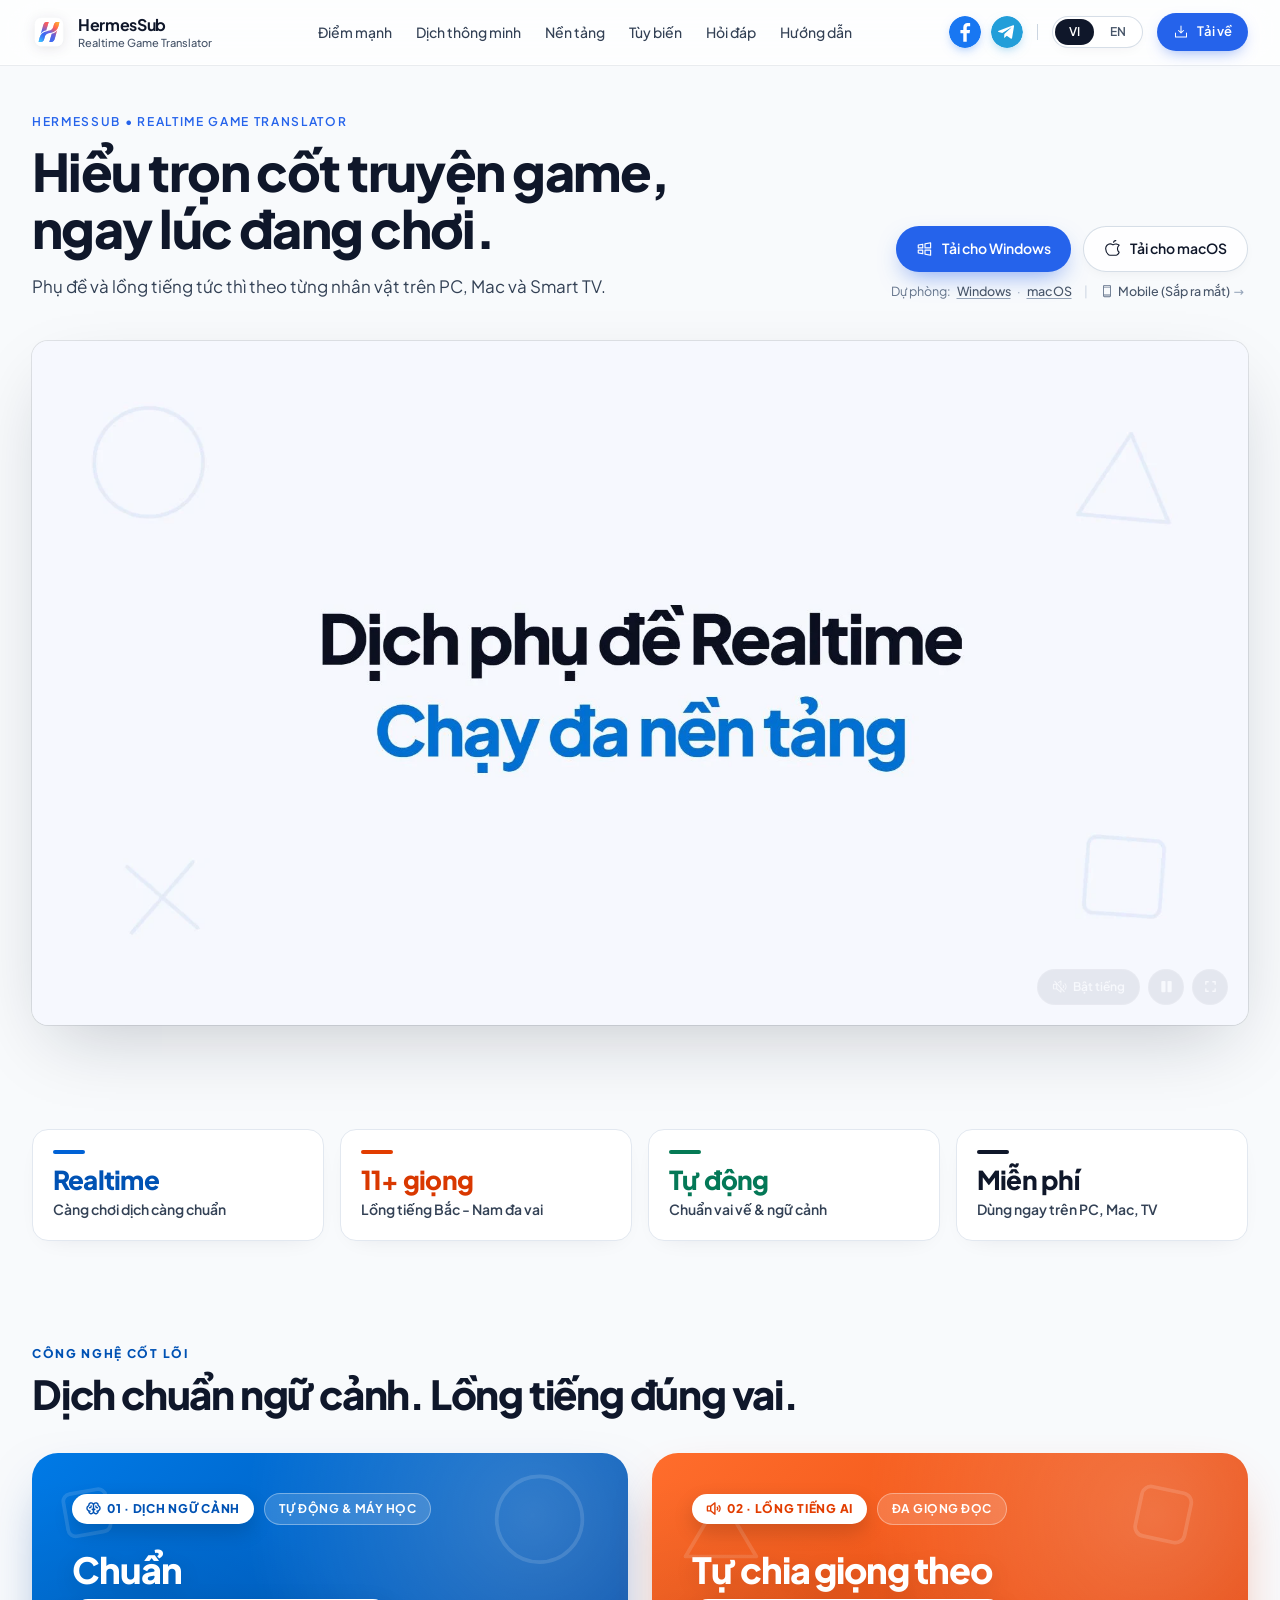
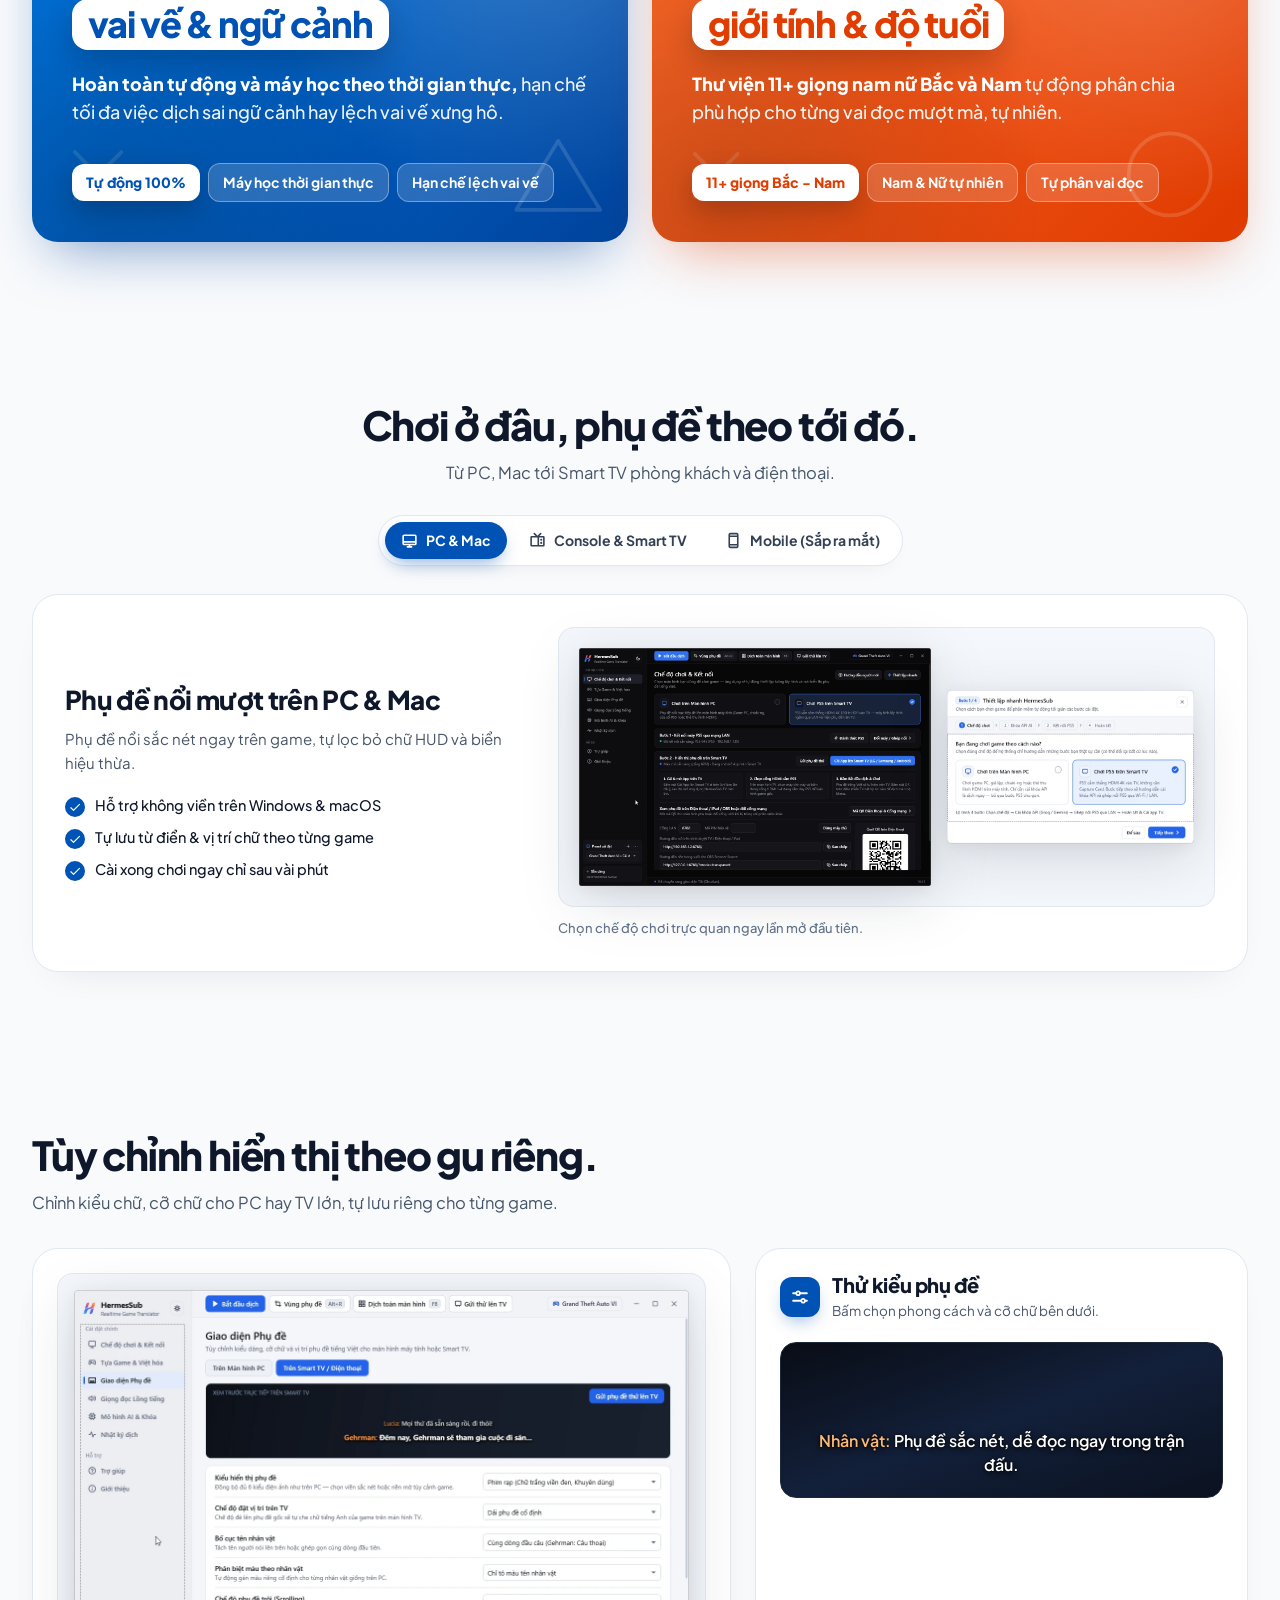
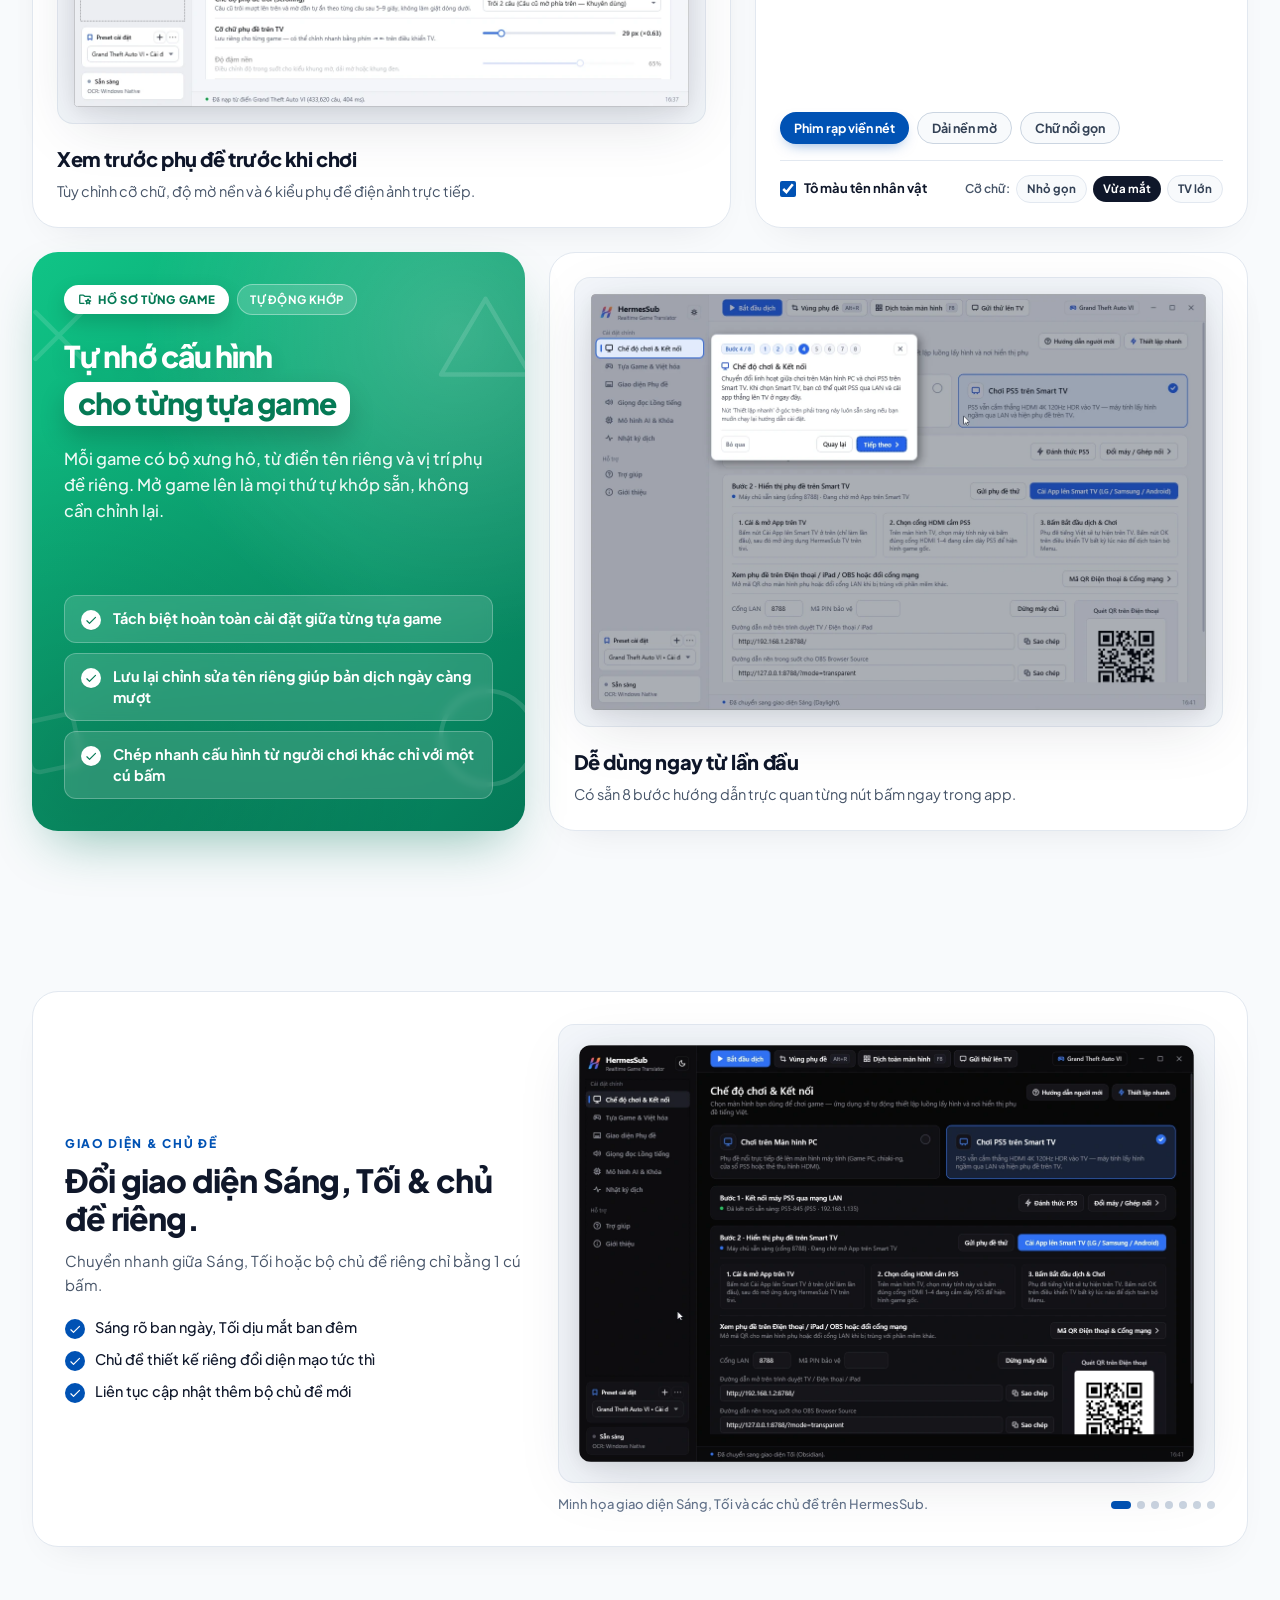
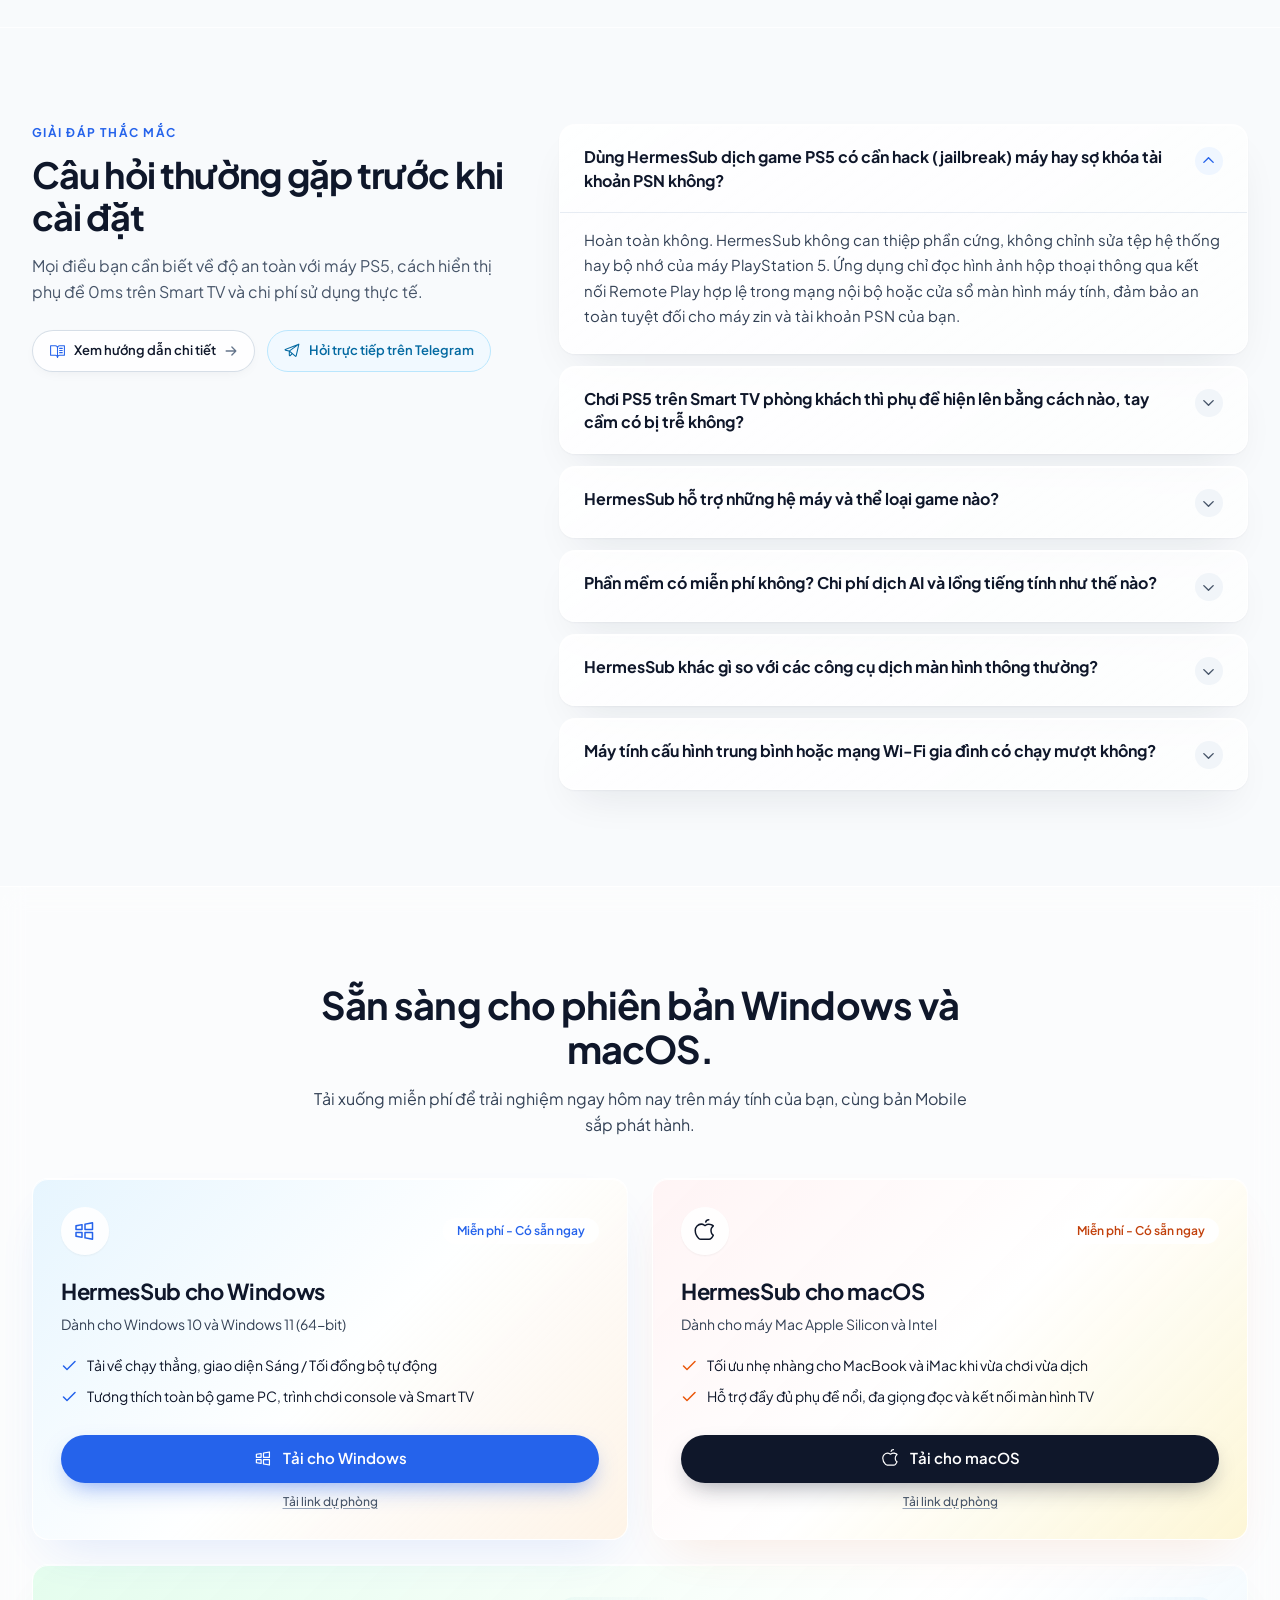
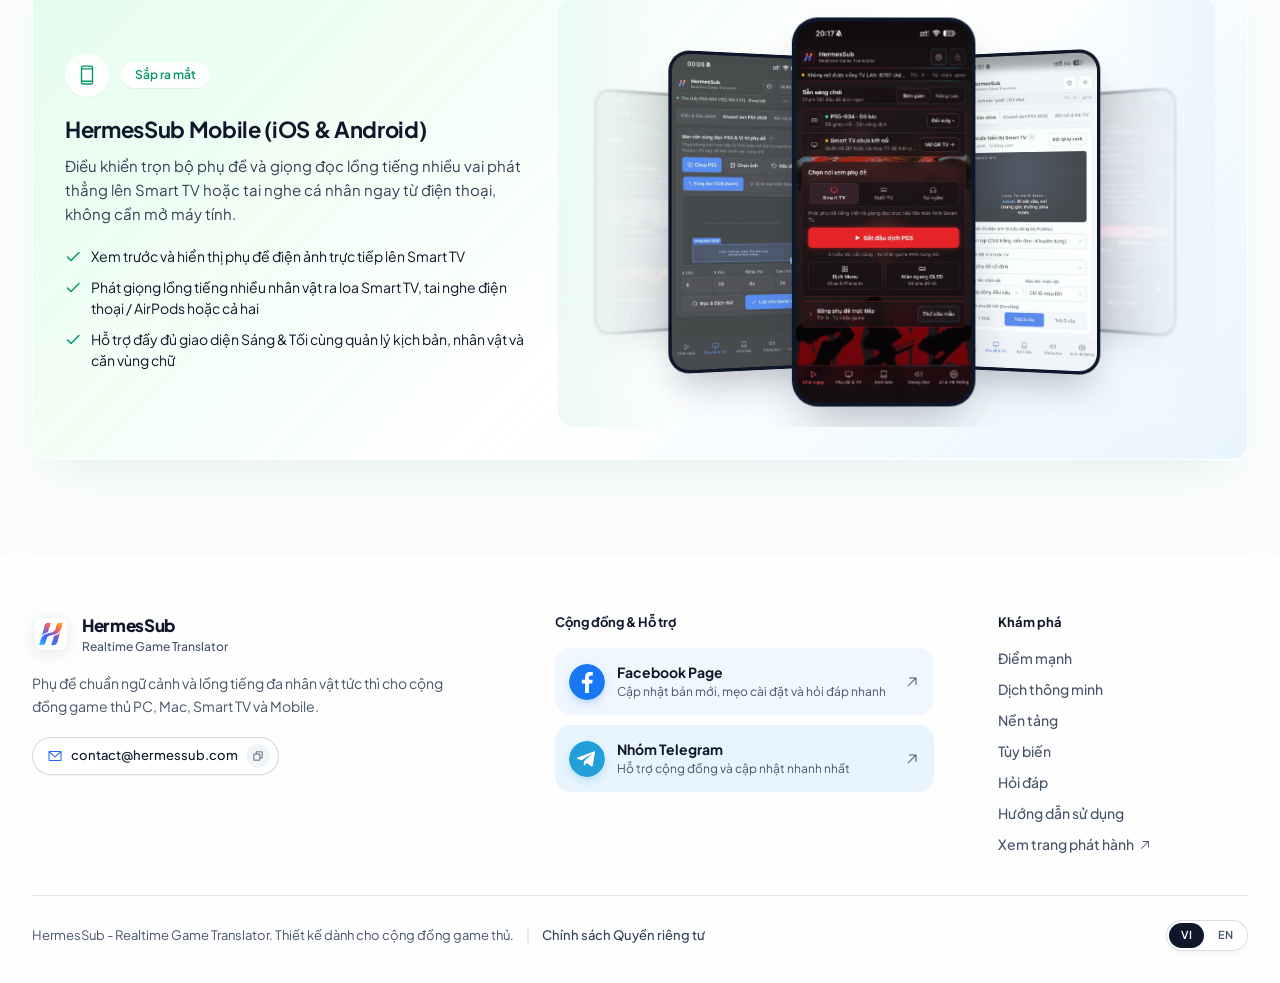
==== commit 30c4f5c0: "feat(ui): unify crisp white/neutral cards and tighten copy across Platforms, Customization & Themes" ====
--- a/index.html
+++ b/index.html
@@ -28,11 +28,11 @@
     <meta name="twitter:image" content="https://hermessub.com/images/app_icon_light.png" />
     <script id="hermessub-jsonld" type="application/ld+json">{"@context":"https://schema.org","@graph":[{"@type":"Organization","@id":"https://hermessub.com/#organization","name":"HermesSub","url":"https://hermessub.com/","logo":{"@type":"ImageObject","url":"https://hermessub.com/images/app_icon_light.png","width":512,"height":512},"email":"contact@hermessub.com","sameAs":["https://github.com/HermesSub/hermessub.github.io","https://www.facebook.com/hermessub","https://t.me/hermessub_com"]},{"@type":"WebSite","@id":"https://hermessub.com/#website","url":"https://hermessub.com/","name":"HermesSub","alternateName":"HermesSub - Realtime Game Translator","inLanguage":["vi","en"],"publisher":{"@id":"https://hermessub.com/#organization"}},{"@type":"SoftwareApplication","@id":"https://hermessub.com/#software","name":"HermesSub","applicationCategory":"GameApplication","applicationSubCategory":"Real-Time Game Subtitle Translator & AI Voice Dubbing","operatingSystem":"Windows 10, Windows 11, macOS (Apple Silicon), Android TV, LG webOS, Samsung Tizen, iOS","softwareVersion":"1.0.4","inLanguage":"vi","url":"https://hermessub.com/","description":"Dịch phụ đề game thời gian thực chuẩn xưng hô nhân vật và lồng tiếng AI đa giọng đọc trên PC, Mac, PS5 (không cần hack) và Smart TV. Tải miễn phí.","downloadUrl":["https://github.com/HermesSub/hermessub.github.io/releases/download/v1.0.4/HermesSub-win-x64.zip","https://github.com/HermesSub/hermessub.github.io/releases/download/v1.0.4/HermesSub-osx-arm64.zip"],"screenshot":"https://hermessub.com/screenshots/subtitle-studio-light.webp","image":"https://hermessub.com/images/app_icon_light.png","offers":{"@type":"Offer","price":"0","priceCurrency":"USD"},"publisher":{"@id":"https://hermessub.com/#organization"}},{"@type":"VideoObject","@id":"https://hermessub.com/#promo-video","name":"HermesSub - Trình diễn dịch phụ đề và lồng tiếng game thời gian thực","description":"Xem HermesSub dịch phụ đề chuẩn xưng hô nhân vật và lồng tiếng trực tiếp ngay trong cảnh game trên PC, Mac, PS5 và Smart TV.","thumbnailUrl":["https://hermessub.com/videos/hermessub-promo-poster.webp"],"uploadDate":"2026-11-25T00:00:00+07:00","duration":"PT1M10S","contentUrl":"https://media.hermessub.com/Videos/hermessub-promo.mp4?v=2","embedUrl":"https://hermessub.com/","inLanguage":"vi","publisher":{"@id":"https://hermessub.com/#organization"}},{"@type":"FAQPage","@id":"https://hermessub.com/#faq","inLanguage":"vi","mainEntity":[{"@type":"Question","name":"Dùng HermesSub dịch game PS5 có cần hack (jailbreak) máy hay sợ khóa tài khoản PSN không?","acceptedAnswer":{"@type":"Answer","text":"Hoàn toàn không. HermesSub không can thiệp phần cứng, không chỉnh sửa tệp hệ thống hay bộ nhớ của máy PlayStation 5. Ứng dụng chỉ đọc hình ảnh hộp thoại thông qua kết nối Remote Play hợp lệ trong mạng nội bộ hoặc cửa sổ màn hình máy tính, đảm bảo an toàn tuyệt đối cho máy zin và tài khoản PSN của bạn."}},{"@type":"Question","name":"Chơi PS5 trên Smart TV phòng khách thì phụ đề hiện lên bằng cách nào, tay cầm có bị trễ không?","acceptedAnswer":{"@type":"Answer","text":"Tay cầm DualSense vẫn kết nối trực tiếp vào máy PS5 ở tài khoản PSN chính và xuất hình qua cáp HDMI gốc nên độ trễ điều khiển là 0ms. HermesSub chạy ngầm qua một tài khoản PSN phụ để đọc thoại, sau đó đẩy lớp phụ đề tiếng Việt sắc nét nổi trực tiếp lên Smart TV (hỗ trợ LG webOS, Samsung Tizen và Android TV)."}},{"@type":"Question","name":"HermesSub hỗ trợ những hệ máy và thể loại game nào?","acceptedAnswer":{"@type":"Answer","text":"Ứng dụng hoạt động trên PC Windows 10/11, macOS (Apple Silicon), máy chơi game cầm tay chạy Windows và PlayStation 5 (qua Remote Play, chiaki-ng hoặc Capture Card), xuất phụ đề ngay trên màn hình máy tính hoặc Smart TV. Bạn có thể dịch mọi tựa game cốt truyện, nhập vai, phiêu lưu tiếng Anh, Nhật, Trung, Hàn sang tiếng Việt theo thời gian thực."}},{"@type":"Question","name":"Phần mềm có miễn phí không? Chi phí dịch AI và lồng tiếng tính như thế nào?","acceptedAnswer":{"@type":"Answer","text":"Bạn tải và sử dụng HermesSub hoàn toàn miễn phí. Các gói từ điển cộng đồng có sẵn và giọng đọc ngoại tuyến chạy ngay trên máy không tốn bất kỳ chi phí nào. Khi cần dịch câu thoại mới trực tuyến, bạn có thể chọn Google Dịch miễn phí hoặc tự gắn API key cá nhân (Gemini, DeepSeek, Groq, OpenAI) với chi phí thực dùng rất thấp và tự chủ hoàn toàn."}},{"@type":"Question","name":"HermesSub khác gì so với các công cụ dịch màn hình thông thường?","acceptedAnswer":{"@type":"Answer","text":"Các công cụ OCR phổ thông dịch rời rạc từng câu khiến lời thoại loạn xưng hô (lúc tôi-bạn, lúc anh-em) và sai lệch thuật ngữ game. HermesSub ghi nhớ mạch truyện, tự động khóa đúng vai vế xưng hô giữa từng cặp nhân vật, tích lũy từ điển riêng theo tựa game và hỗ trợ lồng tiếng AI tách giọng riêng biệt cho từng nhân vật."}},{"@type":"Question","name":"Máy tính cấu hình trung bình hoặc mạng Wi-Fi gia đình có chạy mượt không?","acceptedAnswer":{"@type":"Answer","text":"HermesSub được tối ưu nhẹ tài nguyên để chạy song song mà không làm tụt FPS của game. Quá trình truyền hình ảnh nội bộ từ PS5 và đẩy phụ đề sang Smart TV diễn ra trực tiếp trong mạng Wi-Fi/LAN trong nhà, không vòng qua máy chủ trung gian nên phản hồi gần như tức thì."}}]}]}</script>
     <!--seo-head-end-->
-    <script type="module" crossorigin src="/assets/index-2lK4Jmj7.js"></script>
-    <link rel="stylesheet" crossorigin href="/assets/index-B7lJNoNs.css">
+    <script type="module" crossorigin src="/assets/index-BccfidQM.js"></script>
+    <link rel="stylesheet" crossorigin href="/assets/index-CowylOxo.css">
   </head>
   <body class="bg-[#F8FAFC] text-[#0F172A] antialiased selection:bg-[#2563EB]/15 selection:text-[#0F172A]">
-    <div id="root"><link rel="preload" as="image" href="/images/hermessub-logo-light.svg"/><link rel="preload" as="image" href="/images/social-facebook.svg"/><link rel="preload" as="image" href="/images/social-telegram.svg"/><link rel="preload" as="image" href="/screenshots/theme-obsidian.webp"/><link rel="preload" as="image" href="/screenshots/mobile-play-akira.webp"/><link rel="preload" as="image" href="/screenshots/mobile-tv-subtitles.jpg"/><link rel="preload" as="image" href="/screenshots/mobile-scripts-gta6.webp"/><link rel="preload" as="image" href="/screenshots/mobile-tv-voice.jpg"/><link rel="preload" as="image" href="/screenshots/mobile-themes-cyberpunk.webp"/><link rel="preload" as="image" href="/screenshots/mobile-roi-dark.webp"/><div class="relative min-h-[100dvh] text-[#0F172A]"><div aria-hidden="true" class="pastel-ambient-canvas pointer-events-none fixed inset-0 -z-10"></div><header class="sticky top-0 z-40 border-b border-white/80 bg-white/75 shadow-[0_1px_0_rgba(15,23,42,0.06)] backdrop-blur-xl"><nav aria-label="Primary Navigation" class="mx-auto flex h-16 max-w-[1320px] items-center justify-between gap-2 px-4 sm:gap-4 md:px-8"><a href="#" class="flex shrink-0 items-center gap-2.5 rounded-2xl py-1 pr-1 transition-opacity hover:opacity-90 sm:gap-3 sm:pr-2"><img src="/images/hermessub-logo-light.svg" alt="HermesSub" width="32" height="32" class="h-8 w-8 shrink-0 object-contain drop-shadow-[0_2px_6px_rgba(15,23,42,0.1)] sm:h-[34px] sm:w-[34px]"/><div class="flex flex-col leading-none"><span class="text-[15px] font-bold tracking-[-0.02em] text-[#0F172A] sm:text-[16px]">HermesSub</span><span class="mt-1 hidden text-[11px] font-medium text-[#475569] sm:block">Realtime Game Translator</span></div></a><ul class="hidden items-center gap-5 xl:gap-6 lg:flex"><li><a href="#highlights" class="whitespace-nowrap text-[14px] font-medium text-[#334155] transition-colors hover:text-[#2563EB]">Điểm mạnh</a></li><li><a href="#intelligence" class="whitespace-nowrap text-[14px] font-medium text-[#334155] transition-colors hover:text-[#2563EB]">Dịch thông minh</a></li><li><a href="#platforms" class="whitespace-nowrap text-[14px] font-medium text-[#334155] transition-colors hover:text-[#2563EB]">Nền tảng</a></li><li><a href="#customize" class="whitespace-nowrap text-[14px] font-medium text-[#334155] transition-colors hover:text-[#2563EB]">Tùy biến</a></li><li><a href="#faq" class="whitespace-nowrap text-[14px] font-medium text-[#334155] transition-colors hover:text-[#2563EB]">Hỏi đáp</a></li><li><a href="/guides/" class="whitespace-nowrap text-[14px] transition-colors hover:text-[#2563EB] font-medium text-[#334155]">Hướng dẫn</a></li></ul><div class="flex shrink-0 items-center gap-3 sm:gap-3.5"><div class="flex items-center gap-2.5 sm:gap-2.5"><a href="https://www.facebook.com/hermessub" target="_blank" rel="noopener noreferrer" aria-label="Trang Facebook HermesSub" title="Facebook Page" class="inline-flex h-7 w-7 items-center justify-center rounded-full shadow-[0_4px_12px_-4px_rgba(24,119,242,0.55)] transition-transform hover:scale-108 active:scale-95 sm:h-8 sm:w-8"><img src="/images/social-facebook.svg" alt="Facebook" width="32" height="32" class="h-7 w-7 rounded-full sm:h-8 sm:w-8"/></a><a href="https://t.me/hermessub_com" target="_blank" rel="noopener noreferrer" aria-label="Cộng đồng Telegram HermesSub" title="Nhóm Telegram" class="inline-flex h-7 w-7 items-center justify-center rounded-full shadow-[0_4px_12px_-4px_rgba(34,158,217,0.55)] transition-transform hover:scale-108 active:scale-95 sm:h-8 sm:w-8"><img src="/images/social-telegram.svg" alt="Telegram" width="32" height="32" class="h-7 w-7 rounded-full sm:h-8 sm:w-8"/></a></div><span aria-hidden="true" class="hidden h-4 w-px bg-[#CBD5E1] sm:inline-block"></span><div role="group" aria-label="Language switcher" class="glass-pill flex items-center gap-0.5 rounded-full p-0.5"><a href="/" hrefLang="vi" aria-current="true" class="rounded-full px-3 py-1 text-[11px] font-semibold transition-colors sm:px-3.5 sm:text-[12px] bg-[#0F172A] text-[#FFFFFF]">VI</a><a href="/en/" hrefLang="en" class="rounded-full px-3 py-1 text-[11px] font-semibold transition-colors sm:px-3.5 sm:text-[12px] text-[#475569] hover:text-[#0F172A]">EN</a></div><a href="#download" class="hidden min-h-[38px] items-center gap-2 whitespace-nowrap rounded-full bg-[#2563EB] px-4 py-2 text-[13px] font-semibold text-[#FFFFFF] shadow-[0_6px_16px_-6px_rgba(37,99,235,0.55)] transition-all hover:bg-[#1D4ED8] active:scale-[0.98] sm:inline-flex"><svg xmlns="http://www.w3.org/2000/svg" width="16" height="16" fill="currentColor" viewBox="0 0 256 256" aria-hidden="true"><path d="M224,144v64a8,8,0,0,1-8,8H40a8,8,0,0,1-8-8V144a8,8,0,0,1,16,0v56H208V144a8,8,0,0,1,16,0Zm-101.66,5.66a8,8,0,0,0,11.32,0l40-40a8,8,0,0,0-11.32-11.32L136,124.69V32a8,8,0,0,0-16,0v92.69L93.66,98.34a8,8,0,0,0-11.32,11.32Z"></path></svg><span>Tải về</span></a><button type="button" aria-label="Mở menu điều hướng" aria-expanded="false" class="glass-pill inline-flex h-8 w-8 items-center justify-center rounded-full text-[#0F172A] transition-colors hover:bg-white sm:h-9 sm:w-9 lg:hidden"><svg xmlns="http://www.w3.org/2000/svg" width="17" height="17" fill="currentColor" viewBox="0 0 256 256" aria-hidden="true"><path d="M224,128a8,8,0,0,1-8,8H40a8,8,0,0,1,0-16H216A8,8,0,0,1,224,128ZM40,72H216a8,8,0,0,0,0-16H40a8,8,0,0,0,0,16ZM216,184H40a8,8,0,0,0,0,16H216a8,8,0,0,0,0-16Z"></path></svg></button></div></nav></header><main id="main-content"><section class="pt-8 pb-14 md:pt-12 md:pb-20"><div class="mx-auto max-w-[1320px] px-5 md:px-8"><div class="grid grid-cols-1 items-end gap-7 lg:grid-cols-12"><div class="lg:col-span-6 xl:col-span-7"><p class="text-[12px] font-semibold tracking-[0.14em] text-[#2563EB] uppercase">HERMESSUB • REALTIME GAME TRANSLATOR</p><h1 class="mt-3 text-[28px] leading-[1.1] font-extrabold tracking-[-0.03em] text-[#0F172A] sm:text-[40px] lg:text-[46px] xl:text-[52px]">Hiểu trọn cốt truyện game,<br/>ngay lúc đang chơi.</h1><p class="mt-4 max-w-[54ch] text-[15px] leading-[1.6] text-[#334155] sm:text-[17px]">Phụ đề và lồng tiếng tức thì theo từng nhân vật trên PC, Mac và Smart TV.</p></div><div class="flex flex-col items-start gap-2.5 lg:col-span-6 lg:items-end xl:col-span-5"><div class="grid w-full grid-cols-2 gap-2.5 sm:flex sm:w-auto sm:flex-row sm:flex-nowrap sm:items-center sm:gap-3 lg:justify-end"><a href="https://github.com/HermesSub/hermessub.github.io/releases/download/v1.0.4/HermesSub-win-x64.zip" target="_blank" rel="noopener noreferrer" class="inline-flex min-h-[44px] items-center justify-center gap-1.5 whitespace-nowrap rounded-full bg-[#2563EB] px-3 py-2 text-[13px] font-semibold text-[#FFFFFF] shadow-[0_10px_24px_-8px_rgba(37,99,235,0.58)] transition-all hover:bg-[#1D4ED8] active:scale-[0.98] sm:min-h-[46px] sm:gap-2 sm:px-5 sm:py-2.5 sm:text-[14px]"><svg xmlns="http://www.w3.org/2000/svg" width="16" height="16" fill="currentColor" viewBox="0 0 256 256" class="shrink-0 sm:h-[18px] sm:w-[18px]" aria-hidden="true"><path d="M208,136H128a8,8,0,0,0-8,8v57.45a8,8,0,0,0,6.57,7.88l80,14.54A7.61,7.61,0,0,0,208,224a8,8,0,0,0,8-8V144A8,8,0,0,0,208,136Zm-8,70.41-64-11.63V152h64ZM96,136H32a8,8,0,0,0-8,8v40a8,8,0,0,0,6.57,7.87l64,11.64a8.54,8.54,0,0,0,1.43.13,8,8,0,0,0,8-8V144A8,8,0,0,0,96,136Zm-8,50.05-48-8.73V152H88ZM213.13,33.86a8,8,0,0,0-6.56-1.73l-80,14.55A8,8,0,0,0,120,54.55V112a8,8,0,0,0,8,8h80a8,8,0,0,0,8-8V40A8,8,0,0,0,213.13,33.86ZM200,104H136V61.22l64-11.63ZM101.13,54.22a8,8,0,0,0-6.56-1.73l-64,11.64A8,8,0,0,0,24,72v40a8,8,0,0,0,8,8H96a8,8,0,0,0,8-8V60.36A8,8,0,0,0,101.13,54.22ZM88,104H40V78.68L88,70Z"></path></svg><span>Tải cho Windows</span></a><a href="https://github.com/HermesSub/hermessub.github.io/releases/download/v1.0.4/HermesSub-osx-arm64.zip" target="_blank" rel="noopener noreferrer" class="glass-pill inline-flex min-h-[44px] items-center justify-center gap-1.5 whitespace-nowrap rounded-full px-3 py-2 text-[13px] font-semibold text-[#0F172A] transition-all hover:bg-white active:scale-[0.98] sm:min-h-[46px] sm:gap-2 sm:px-5 sm:py-2.5 sm:text-[14px]"><svg xmlns="http://www.w3.org/2000/svg" width="16" height="16" fill="currentColor" viewBox="0 0 256 256" class="shrink-0 sm:h-[18px] sm:w-[18px]" aria-hidden="true"><path d="M223.3,169.59a8.07,8.07,0,0,0-2.8-3.4C203.53,154.53,200,134.64,200,120c0-17.67,13.47-33.06,21.5-40.67a8,8,0,0,0,0-11.62C208.82,55.74,187.82,48,168,48a72.2,72.2,0,0,0-40,12.13,71.56,71.56,0,0,0-90.71,9.09A74.63,74.63,0,0,0,16,123.4a127.06,127.06,0,0,0,40.14,89.73A39.8,39.8,0,0,0,83.59,224h87.68a39.84,39.84,0,0,0,29.12-12.57,125,125,0,0,0,17.82-24.6C225.23,174,224.33,172,223.3,169.59Zm-34.63,30.94a23.76,23.76,0,0,1-17.4,7.47H83.59a23.82,23.82,0,0,1-16.44-6.51A111.14,111.14,0,0,1,32,123,58.5,58.5,0,0,1,48.65,80.47,54.81,54.81,0,0,1,88,64h.78A55.45,55.45,0,0,1,123,76.28a8,8,0,0,0,10,0A55.44,55.44,0,0,1,168,64a70.64,70.64,0,0,1,36,10.35c-13,14.52-20,30.47-20,45.65,0,23.77,7.64,42.73,22.18,55.3A105.82,105.82,0,0,1,188.67,200.53ZM128.23,30A40,40,0,0,1,167,0h1a8,8,0,0,1,0,16h-1a24,24,0,0,0-23.24,18,8,8,0,1,1-15.5-4Z"></path></svg><span>Tải cho macOS</span></a></div><div class="flex w-full flex-wrap items-center justify-between gap-x-2 gap-y-1 px-0.5 text-[11.5px] text-[#64748B] sm:w-auto sm:justify-start sm:gap-x-3 sm:px-1 sm:text-[12.5px] lg:justify-end"><span class="inline-flex items-center gap-x-1.5 whitespace-nowrap"><span>Dự phòng:</span><a href="https://media.hermessub.com/Releases/v1.0.4/HermesSub-win-x64.zip" target="_blank" rel="noopener noreferrer" class="font-medium text-[#475569] underline decoration-[#94A3B8] underline-offset-2 transition-colors hover:text-[#2563EB] hover:decoration-[#2563EB]">Windows</a><span aria-hidden="true" class="text-[#94A3B8]">·</span><a href="https://media.hermessub.com/Releases/v1.0.4/HermesSub-osx-arm64.zip" target="_blank" rel="noopener noreferrer" class="font-medium text-[#475569] underline decoration-[#94A3B8] underline-offset-2 transition-colors hover:text-[#0F172A] hover:decoration-[#0F172A]">macOS</a></span><span aria-hidden="true" class="hidden text-[#CBD5E1] sm:inline">|</span><a href="#download" class="group inline-flex items-center gap-1 whitespace-nowrap font-medium text-[#475569] transition-colors hover:text-[#2563EB]"><svg xmlns="http://www.w3.org/2000/svg" width="14" height="14" fill="currentColor" viewBox="0 0 256 256" class="shrink-0 text-[#64748B] transition-colors group-hover:text-[#2563EB]" aria-hidden="true"><path d="M176,16H80A24,24,0,0,0,56,40V216a24,24,0,0,0,24,24h96a24,24,0,0,0,24-24V40A24,24,0,0,0,176,16ZM72,64H184V192H72Zm8-32h96a8,8,0,0,1,8,8v8H72V40A8,8,0,0,1,80,32Zm96,192H80a8,8,0,0,1-8-8v-8H184v8A8,8,0,0,1,176,224Z"></path></svg><span>Mobile (Sắp ra mắt)</span><span aria-hidden="true" class="text-[#94A3B8] transition-transform group-hover:translate-x-0.5 group-hover:text-[#2563EB]">→</span></a></div></div></div><div class="mt-8 aspect-video w-full md:mt-10"><div class="group relative h-full w-full overflow-hidden rounded-2xl bg-[#F6F8FC] shadow-[0_28px_72px_-20px_rgba(15,23,42,0.22)] ring-1 ring-[#0F172A]/10"><div class="relative flex h-full w-full items-center justify-center"><video poster="/videos/hermessub-promo-poster.webp" autoPlay="" loop="" muted="" playsInline="" preload="metadata" class="h-full w-full cursor-pointer bg-[#F6F8FC] object-cover"><source src="https://media.hermessub.com/Videos/hermessub-promo-av1.mp4" type="video/mp4; codecs=&quot;av01.0.08M.08, mp4a.40.2&quot;"/><source src="https://media.hermessub.com/Videos/hermessub-promo.mp4?v=2" type="video/mp4"/></video><div data-controls-visible="false" class="pointer-events-none absolute z-10 flex items-center transition-opacity duration-300 right-2 bottom-2 gap-1.5 sm:right-5 sm:bottom-5 sm:gap-2 opacity-30"><button type="button" aria-label="Bật tiếng" class="pointer-events-auto inline-flex h-7 w-7 sm:h-9 sm:w-auto items-center justify-center sm:gap-1.5 rounded-full border sm:px-3.5 text-[12px] font-semibold transition-all duration-300 active:scale-95 border-white/15 bg-[#0F172A]/24 text-[#FFFFFF]/90 backdrop-blur-[3px] hover:bg-[#0F172A]/72"><svg xmlns="http://www.w3.org/2000/svg" width="14" height="14" fill="currentColor" viewBox="0 0 256 256" class="sm:h-[15px] sm:w-[15px]" aria-hidden="true"><path d="M53.92,34.62A8,8,0,1,0,42.08,45.38L73.55,80H32A16,16,0,0,0,16,96v64a16,16,0,0,0,16,16H77.25l69.84,54.31A8,8,0,0,0,160,224V175.09l42.08,46.29a8,8,0,1,0,11.84-10.76ZM32,96H72v64H32ZM144,207.64,88,164.09V95.89l56,61.6Zm42-63.77a24,24,0,0,0,0-31.72,8,8,0,1,1,12-10.57,40,40,0,0,1,0,52.88,8,8,0,0,1-12-10.59Zm-80.16-76a8,8,0,0,1,1.4-11.23l39.85-31A8,8,0,0,1,160,32v74.83a8,8,0,0,1-16,0V48.36l-26.94,21A8,8,0,0,1,105.84,67.91ZM248,128a79.9,79.9,0,0,1-20.37,53.34,8,8,0,0,1-11.92-10.67,64,64,0,0,0,0-85.33,8,8,0,1,1,11.92-10.67A79.83,79.83,0,0,1,248,128Z"></path></svg><span class="hidden sm:inline">Bật tiếng</span></button><button type="button" aria-label="Tạm dừng" class="pointer-events-auto inline-flex h-7 w-7 sm:h-9 sm:w-9 items-center justify-center rounded-full border transition-all duration-300 active:scale-95 border-white/15 bg-[#0F172A]/24 text-[#FFFFFF]/90 backdrop-blur-[3px] hover:bg-[#0F172A]/72"><svg xmlns="http://www.w3.org/2000/svg" width="13" height="13" fill="currentColor" viewBox="0 0 256 256" class="sm:h-[15px] sm:w-[15px]" aria-hidden="true"><path d="M216,48V208a16,16,0,0,1-16,16H160a16,16,0,0,1-16-16V48a16,16,0,0,1,16-16h40A16,16,0,0,1,216,48ZM96,32H56A16,16,0,0,0,40,48V208a16,16,0,0,0,16,16H96a16,16,0,0,0,16-16V48A16,16,0,0,0,96,32Z"></path></svg></button><button type="button" aria-label="Toàn màn hình" class="pointer-events-auto inline-flex h-7 w-7 sm:h-9 sm:w-9 items-center justify-center rounded-full border transition-all duration-300 active:scale-95 border-white/15 bg-[#0F172A]/24 text-[#FFFFFF]/90 backdrop-blur-[3px] hover:bg-[#0F172A]/72"><svg xmlns="http://www.w3.org/2000/svg" width="14" height="14" fill="currentColor" viewBox="0 0 256 256" class="sm:h-[15px] sm:w-[15px]" aria-hidden="true"><path d="M220,48V88a12,12,0,0,1-24,0V60H168a12,12,0,0,1,0-24h40A12,12,0,0,1,220,48ZM88,196H60V168a12,12,0,0,0-24,0v40a12,12,0,0,0,12,12H88a12,12,0,0,0,0-24Zm120-40a12,12,0,0,0-12,12v28H168a12,12,0,0,0,0,24h40a12,12,0,0,0,12-12V168A12,12,0,0,0,208,156ZM88,36H48A12,12,0,0,0,36,48V88a12,12,0,0,0,24,0V60H88a12,12,0,0,0,0-24Z"></path></svg></button></div></div></div></div></div></section><section id="highlights" aria-label="Điểm mạnh" class="scroll-mt-20 py-4 md:py-6"><div class="mx-auto max-w-[1320px] px-4 sm:px-5 md:px-8"><div class="grid grid-cols-2 gap-3 lg:grid-cols-4 lg:gap-4"><div class="flex flex-col justify-between rounded-2xl border border-[#E2E8F0] bg-[#FFFFFF] p-4 shadow-[0_8px_24px_-16px_rgba(15,23,42,0.14)] sm:p-5"><span aria-hidden="true" class="h-1 w-8 rounded-full bg-[#0062D6]"></span><div class="mt-3"><p class="text-[21px] leading-[1.1] font-extrabold tracking-[-0.03em] sm:text-[26px] text-[#0052B4]">Realtime</p><p class="mt-1.5 text-[13px] leading-[1.4] font-semibold text-[#334155] sm:text-[14px]">Càng chơi dịch càng chuẩn</p></div></div><div class="flex flex-col justify-between rounded-2xl border border-[#E2E8F0] bg-[#FFFFFF] p-4 shadow-[0_8px_24px_-16px_rgba(15,23,42,0.14)] sm:p-5"><span aria-hidden="true" class="h-1 w-8 rounded-full bg-[#E23D00]"></span><div class="mt-3"><p class="text-[21px] leading-[1.1] font-extrabold tracking-[-0.03em] sm:text-[26px] text-[#D93800]">11+ giọng</p><p class="mt-1.5 text-[13px] leading-[1.4] font-semibold text-[#334155] sm:text-[14px]">Lồng tiếng Bắc - Nam đa vai</p></div></div><div class="flex flex-col justify-between rounded-2xl border border-[#E2E8F0] bg-[#FFFFFF] p-4 shadow-[0_8px_24px_-16px_rgba(15,23,42,0.14)] sm:p-5"><span aria-hidden="true" class="h-1 w-8 rounded-full bg-[#057A55]"></span><div class="mt-3"><p class="text-[21px] leading-[1.1] font-extrabold tracking-[-0.03em] sm:text-[26px] text-[#047857]">Tự động</p><p class="mt-1.5 text-[13px] leading-[1.4] font-semibold text-[#334155] sm:text-[14px]">Chuẩn vai vế &amp; ngữ cảnh</p></div></div><div class="flex flex-col justify-between rounded-2xl border border-[#E2E8F0] bg-[#FFFFFF] p-4 shadow-[0_8px_24px_-16px_rgba(15,23,42,0.14)] sm:p-5"><span aria-hidden="true" class="h-1 w-8 rounded-full bg-[#0F172A]"></span><div class="mt-3"><p class="text-[21px] leading-[1.1] font-extrabold tracking-[-0.03em] sm:text-[26px] text-[#0F172A]">Miễn phí</p><p class="mt-1.5 text-[13px] leading-[1.4] font-semibold text-[#334155] sm:text-[14px]">Dùng ngay trên PC, Mac, TV</p></div></div></div></div></section><section id="intelligence" class="scroll-mt-20 py-14 md:py-20"><div class="mx-auto max-w-[1320px] px-4 sm:px-5 md:px-8"><div class="" style="opacity:0;transform:translateY(18px)"><div class="max-w-[980px]"><p class="text-[12px] font-extrabold tracking-[0.14em] text-[#0052B4] uppercase">CÔNG NGHỆ CỐT LÕI</p><h2 class="mt-2 text-[28px] leading-[1.15] font-extrabold tracking-[-0.03em] text-[#0F172A] sm:text-[36px] md:text-[40px]">Dịch chuẩn ngữ cảnh. Lồng tiếng đúng vai.</h2></div></div><div class="mt-7 grid grid-cols-1 gap-5 md:mt-9 lg:grid-cols-2 lg:gap-6"><div class="h-full" style="opacity:0;transform:translateY(18px)"><article style="background:linear-gradient(135deg, #007AE6 0%, #00439C 100%);box-shadow:0 24px 56px -20px rgba(0, 67, 156, 0.52)" class="relative flex h-full flex-col justify-between overflow-hidden rounded-[26px] p-6 text-[#FFFFFF] sm:p-8 md:p-10"><svg aria-hidden="true" viewBox="0 0 640 420" fill="none" class="pointer-events-none absolute inset-0 h-full w-full opacity-[0.13]" preserveAspectRatio="xMidYMid slice"><circle cx="545" cy="72" r="46" stroke="#FFFFFF" stroke-width="4"></circle><polygon points="565,310 610,384 520,384" stroke="#FFFFFF" stroke-width="4" stroke-linejoin="round"></polygon><g stroke="#FFFFFF" stroke-width="4" stroke-linecap="round"><line x1="46" y1="322" x2="96" y2="372"></line><line x1="96" y1="322" x2="46" y2="372"></line></g><rect x="36" y="42" width="46" height="46" rx="8" transform="rotate(-10 59 65)" stroke="#FFFFFF" stroke-width="4"></rect></svg><div aria-hidden="true" style="background:radial-gradient(circle at 84% 16%, rgba(255,255,255,0.20) 0%, rgba(255,255,255,0) 48%), radial-gradient(circle at 12% 90%, rgba(0,0,0,0.16) 0%, rgba(0,0,0,0) 52%)" class="pointer-events-none absolute inset-0"></div><div class="relative z-10"><div class="flex flex-wrap items-center gap-2.5"><span style="color:#0052B4" class="inline-flex items-center gap-1.5 rounded-full bg-[#FFFFFF] px-3.5 py-1.5 text-[12px] font-extrabold tracking-[0.06em] uppercase shadow-[0_8px_20px_rgba(0,0,0,0.16)]"><svg xmlns="http://www.w3.org/2000/svg" width="15" height="15" fill="currentColor" viewBox="0 0 256 256" aria-hidden="true"><path d="M252,124a60.14,60.14,0,0,0-32-53.08,52,52,0,0,0-92-32.11A52,52,0,0,0,36,70.92a60,60,0,0,0,0,106.14,52,52,0,0,0,92,32.13,52,52,0,0,0,92-32.13A60.05,60.05,0,0,0,252,124ZM88,204a28,28,0,0,1-26.85-20.07c1,0,1.89.07,2.85.07h8a12,12,0,0,0,0-24H64A36,36,0,0,1,52,90.05a12,12,0,0,0,8-11.32V72a28,28,0,0,1,56,0v60.18a51.61,51.61,0,0,0-7.2-3.85,12,12,0,1,0-9.6,22A28,28,0,0,1,88,204Zm104-44h-8a12,12,0,0,0,0,24h8c1,0,1.9,0,2.85-.07a28,28,0,1,1-38-33.61,12,12,0,1,0-9.6-22,51.61,51.61,0,0,0-7.2,3.85V72a28,28,0,0,1,56,0v6.73a12,12,0,0,0,8,11.32,36,36,0,0,1-12,70Zm16-44a12,12,0,0,1-12,12,40,40,0,0,1-40-40V84a12,12,0,0,1,24,0v4a16,16,0,0,0,16,16A12,12,0,0,1,208,116ZM100,88a40,40,0,0,1-40,40,12,12,0,0,1,0-24A16,16,0,0,0,76,88V84a12,12,0,0,1,24,0Z"></path></svg><span>01 · DỊCH NGỮ CẢNH</span></span><span class="inline-flex items-center rounded-full border border-white/35 bg-white/16 px-3.5 py-1.5 text-[12px] font-bold tracking-[0.04em] text-[#FFFFFF] uppercase">TỰ ĐỘNG &amp; MÁY HỌC</span></div><h3 class="mt-6 text-[28px] leading-[1.18] font-extrabold tracking-[-0.03em] text-[#FFFFFF] [text-shadow:0_6px_22px_rgba(0,0,0,0.14)] sm:text-[34px] md:text-[36px]"><span class="block">Chuẩn</span><span style="color:#0052B4" class="mt-2 inline-block rounded-2xl bg-[#FFFFFF] px-4 py-1 text-shadow-none shadow-[0_12px_28px_rgba(0,0,0,0.18)]">vai vế &amp; ngữ cảnh</span></h3><p class="mt-5 max-w-[44ch] text-[16px] leading-[1.6] font-medium text-white/92 sm:text-[18px]"><strong class="font-extrabold text-[#FFFFFF]">Hoàn toàn tự động và máy học theo thời gian thực,</strong> <!-- -->hạn chế tối đa việc dịch sai ngữ cảnh hay lệch vai vế xưng hô.</p></div><ul class="relative z-10 mt-7 flex flex-wrap items-center gap-2 pt-2"><li style="color:#0052B4" class="rounded-xl bg-[#FFFFFF] px-3.5 py-2 text-[13px] font-extrabold shadow-[0_10px_24px_rgba(0,0,0,0.18)] sm:text-[14px]">Tự động 100%</li><li class="rounded-xl border border-white/35 bg-white/16 px-3.5 py-2 text-[13px] font-bold text-[#FFFFFF] sm:text-[14px]">Máy học thời gian thực</li><li class="rounded-xl border border-white/35 bg-white/16 px-3.5 py-2 text-[13px] font-bold text-[#FFFFFF] sm:text-[14px]">Hạn chế lệch vai vế</li></ul></article></div><div class="h-full" style="opacity:0;transform:translateY(18px)"><article style="background:linear-gradient(135deg, #FF6D2C 0%, #DF3A00 100%);box-shadow:0 24px 56px -20px rgba(223, 58, 0, 0.48)" class="relative flex h-full flex-col justify-between overflow-hidden rounded-[26px] p-6 text-[#FFFFFF] sm:p-8 md:p-10"><svg aria-hidden="true" viewBox="0 0 640 420" fill="none" class="pointer-events-none absolute inset-0 h-full w-full opacity-[0.14]" preserveAspectRatio="xMidYMid slice"><rect x="522" y="40" width="54" height="54" rx="10" transform="rotate(12 549 67)" stroke="#FFFFFF" stroke-width="4"></rect><circle cx="556" cy="346" r="44" stroke="#FFFFFF" stroke-width="4"></circle><polygon points="74,48 112,112 36,112" stroke="#FFFFFF" stroke-width="4" stroke-linejoin="round"></polygon><g stroke="#FFFFFF" stroke-width="4" stroke-linecap="round"><line x1="46" y1="324" x2="92" y2="370"></line><line x1="92" y1="324" x2="46" y2="370"></line></g></svg><div aria-hidden="true" style="background:radial-gradient(circle at 84% 16%, rgba(255,255,255,0.20) 0%, rgba(255,255,255,0) 48%), radial-gradient(circle at 12% 90%, rgba(0,0,0,0.16) 0%, rgba(0,0,0,0) 52%)" class="pointer-events-none absolute inset-0"></div><div class="relative z-10"><div class="flex flex-wrap items-center gap-2.5"><span style="color:#E23D00" class="inline-flex items-center gap-1.5 rounded-full bg-[#FFFFFF] px-3.5 py-1.5 text-[12px] font-extrabold tracking-[0.06em] uppercase shadow-[0_8px_20px_rgba(0,0,0,0.16)]"><svg xmlns="http://www.w3.org/2000/svg" width="15" height="15" fill="currentColor" viewBox="0 0 256 256" aria-hidden="true"><path d="M157.27,21.22a12,12,0,0,0-12.64,1.31L75.88,76H32A20,20,0,0,0,12,96v64a20,20,0,0,0,20,20H75.88l68.75,53.47A12,12,0,0,0,164,224V32A12,12,0,0,0,157.27,21.22ZM36,100H68v56H36Zm104,99.46L92,162.13V93.87l48-37.33ZM212,128a44,44,0,0,1-11,29.11,12,12,0,1,1-18-15.88,20,20,0,0,0,0-26.43,12,12,0,0,1,18-15.86A43.94,43.94,0,0,1,212,128Zm40,0a83.87,83.87,0,0,1-21.39,56,12,12,0,0,1-17.89-16,60,60,0,0,0,0-80,12,12,0,1,1,17.88-16A83.87,83.87,0,0,1,252,128Z"></path></svg><span>02 · LỒNG TIẾNG AI</span></span><span class="inline-flex items-center rounded-full border border-white/35 bg-white/16 px-3.5 py-1.5 text-[12px] font-bold tracking-[0.04em] text-[#FFFFFF] uppercase">ĐA GIỌNG ĐỌC</span></div><h3 class="mt-6 text-[28px] leading-[1.18] font-extrabold tracking-[-0.03em] text-[#FFFFFF] [text-shadow:0_6px_22px_rgba(0,0,0,0.14)] sm:text-[34px] md:text-[36px]"><span class="block">Tự chia giọng theo</span><span style="color:#E23D00" class="mt-2 inline-block rounded-2xl bg-[#FFFFFF] px-4 py-1 text-shadow-none shadow-[0_12px_28px_rgba(0,0,0,0.18)]">giới tính &amp; độ tuổi</span></h3><p class="mt-5 max-w-[44ch] text-[16px] leading-[1.6] font-medium text-white/92 sm:text-[18px]"><strong class="font-extrabold text-[#FFFFFF]">Thư viện 11+ giọng nam nữ Bắc và Nam</strong> <!-- -->tự động phân chia phù hợp cho từng vai đọc mượt mà, tự nhiên.</p></div><ul class="relative z-10 mt-7 flex flex-wrap items-center gap-2 pt-2"><li style="color:#E23D00" class="rounded-xl bg-[#FFFFFF] px-3.5 py-2 text-[13px] font-extrabold shadow-[0_10px_24px_rgba(0,0,0,0.18)] sm:text-[14px]">11+ giọng Bắc - Nam</li><li class="rounded-xl border border-white/35 bg-white/16 px-3.5 py-2 text-[13px] font-bold text-[#FFFFFF] sm:text-[14px]">Nam &amp; Nữ tự nhiên</li><li class="rounded-xl border border-white/35 bg-white/16 px-3.5 py-2 text-[13px] font-bold text-[#FFFFFF] sm:text-[14px]">Tự phân vai đọc</li></ul></article></div></div></div></section><section id="platforms" class="scroll-mt-20 py-16 md:py-24"><div class="mx-auto max-w-[1320px] px-5 md:px-8"><div class="" style="opacity:0;transform:translateY(18px)"><div class="mx-auto max-w-[700px] text-center"><h2 class="text-[28px] leading-[1.15] font-bold tracking-[-0.025em] text-[#0F172A] md:text-[38px]">Chơi ở đâu, phụ đề theo tới đó.</h2><p class="mt-4 text-[16px] leading-[1.6] text-[#334155]">Một ứng dụng gọn nhẹ đồng hành từ bàn chơi PC, Mac cho tới Smart TV phòng khách và sắp tới trên điện thoại.</p></div></div><div class="mt-8 flex justify-center"><div class="glass-pill inline-flex flex-wrap justify-center gap-2 rounded-full p-1.5"><button type="button" class="inline-flex items-center gap-2 rounded-full px-4 py-2 text-[14px] font-semibold whitespace-nowrap transition-all bg-[#2563EB] text-[#FFFFFF] shadow-[0_8px_18px_-6px_rgba(37,99,235,0.5)]"><svg xmlns="http://www.w3.org/2000/svg" width="17" height="17" fill="currentColor" viewBox="0 0 256 256" aria-hidden="true"><path d="M208,40H48A24,24,0,0,0,24,64V176a24,24,0,0,0,24,24h72v16H96a8,8,0,0,0,0,16h64a8,8,0,0,0,0-16H136V200h72a24,24,0,0,0,24-24V64A24,24,0,0,0,208,40ZM48,56H208a8,8,0,0,1,8,8v80H40V64A8,8,0,0,1,48,56ZM208,184H48a8,8,0,0,1-8-8V160H216v16A8,8,0,0,1,208,184Z"></path></svg><span>PC &amp; Mac</span></button><button type="button" class="inline-flex items-center gap-2 rounded-full px-4 py-2 text-[14px] font-semibold whitespace-nowrap transition-all text-[#334155] hover:bg-white/80 hover:text-[#0F172A]"><svg xmlns="http://www.w3.org/2000/svg" width="17" height="17" fill="currentColor" viewBox="0 0 256 256" aria-hidden="true"><path d="M216,64H147.31l34.35-34.34a8,8,0,1,0-11.32-11.32L128,60.69,85.66,18.34A8,8,0,0,0,74.34,29.66L108.69,64H40A16,16,0,0,0,24,80V200a16,16,0,0,0,16,16H216a16,16,0,0,0,16-16V80A16,16,0,0,0,216,64ZM40,80H144V200H40ZM216,200H160V80h56V200Zm-16-84a12,12,0,1,1-12-12A12,12,0,0,1,200,116Zm0,48a12,12,0,1,1-12-12A12,12,0,0,1,200,164Z"></path></svg><span>Console &amp; Smart TV</span></button><button type="button" class="inline-flex items-center gap-2 rounded-full px-4 py-2 text-[14px] font-semibold whitespace-nowrap transition-all text-[#334155] hover:bg-white/80 hover:text-[#0F172A]"><svg xmlns="http://www.w3.org/2000/svg" width="17" height="17" fill="currentColor" viewBox="0 0 256 256" aria-hidden="true"><path d="M176,16H80A24,24,0,0,0,56,40V216a24,24,0,0,0,24,24h96a24,24,0,0,0,24-24V40A24,24,0,0,0,176,16ZM72,64H184V192H72Zm8-32h96a8,8,0,0,1,8,8v8H72V40A8,8,0,0,1,80,32Zm96,192H80a8,8,0,0,1-8-8v-8H184v8A8,8,0,0,1,176,224Z"></path></svg><span>Mobile (Sắp ra mắt)</span></button></div></div><div class="glass-panel mt-8 rounded-2xl p-6 md:p-8"><div class="grid grid-cols-1 items-center gap-8 lg:grid-cols-12"><div class="lg:col-span-5"><h3 class="text-[22px] leading-[1.25] font-bold tracking-[-0.02em] text-[#0F172A] md:text-[26px]">Phụ đề nổi mượt trên mọi tựa game PC và Mac</h3><p class="mt-3.5 text-[15px] leading-[1.65] text-[#334155]">Tự động ẩn khung viền thừa, chỉ giữ lại đúng dòng chữ tiếng Việt sắc nét nổi trên nền game. Bộ lọc thông minh tự bỏ qua biển hiệu đường phố và nút bấm góc màn hình để chữ luôn sạch.</p><ul class="mt-6 space-y-3"><li class="flex items-start gap-3"><span class="mt-0.5 inline-flex h-5 w-5 shrink-0 items-center justify-center rounded-full bg-[#E0F2FE] text-[#0284C7]"><svg xmlns="http://www.w3.org/2000/svg" width="13" height="13" fill="currentColor" viewBox="0 0 256 256" aria-hidden="true"><path d="M232.49,80.49l-128,128a12,12,0,0,1-17,0l-56-56a12,12,0,1,1,17-17L96,183,215.51,63.51a12,12,0,0,1,17,17Z"></path></svg></span><span class="text-[14px] leading-[1.55] text-[#0F172A]">Hỗ trợ toàn màn hình không viền trên cả Windows và macOS</span></li><li class="flex items-start gap-3"><span class="mt-0.5 inline-flex h-5 w-5 shrink-0 items-center justify-center rounded-full bg-[#E0F2FE] text-[#0284C7]"><svg xmlns="http://www.w3.org/2000/svg" width="13" height="13" fill="currentColor" viewBox="0 0 256 256" aria-hidden="true"><path d="M232.49,80.49l-128,128a12,12,0,0,1-17,0l-56-56a12,12,0,1,1,17-17L96,183,215.51,63.51a12,12,0,0,1,17,17Z"></path></svg></span><span class="text-[14px] leading-[1.55] text-[#0F172A]">Tự động lưu bộ nhớ từ vựng và vị trí chữ riêng cho từng game</span></li><li class="flex items-start gap-3"><span class="mt-0.5 inline-flex h-5 w-5 shrink-0 items-center justify-center rounded-full bg-[#E0F2FE] text-[#0284C7]"><svg xmlns="http://www.w3.org/2000/svg" width="13" height="13" fill="currentColor" viewBox="0 0 256 256" aria-hidden="true"><path d="M232.49,80.49l-128,128a12,12,0,0,1-17,0l-56-56a12,12,0,1,1,17-17L96,183,215.51,63.51a12,12,0,0,1,17,17Z"></path></svg></span><span class="text-[14px] leading-[1.55] text-[#0F172A]">Hướng dẫn từng bước trong ứng dụng, cài xong chơi ngay sau vài phút</span></li></ul></div><div class="min-w-0 lg:col-span-7"><div class="glass-stage-sky rounded-2xl p-4 sm:p-5"><div class="grid grid-cols-1 items-center gap-4 sm:grid-cols-12"><div class="sm:col-span-7"><img src="/screenshots/play-modes-pc-dark.webp" alt="Giao diện chọn chế độ chơi trên màn hình PC trong HermesSub" loading="lazy" class="app-shot-float block w-full object-contain"/></div><div class="sm:col-span-5"><img src="/screenshots/quick-setup-wizard.webp?v=2" alt="Hướng dẫn thiết lập nhanh 4 bước trong HermesSub" loading="lazy" class="app-shot-float block w-full object-contain"/></div></div></div><p class="mt-3 text-[13px] font-medium text-[#475569]">Chọn chế độ chơi ngay lần đầu mở app, mọi bước thiết lập được thu gọn trực quan.</p></div></div></div></div></section><section id="customize" class="scroll-mt-20 border-t border-white/85 bg-white/45 py-16 backdrop-blur-md md:py-24"><div class="mx-auto max-w-[1320px] px-5 md:px-8"><div class="" style="opacity:0;transform:translateY(18px)"><div class="max-w-[700px]"><h2 class="text-[28px] leading-[1.15] font-bold tracking-[-0.025em] text-[#0F172A] md:text-[38px]">Tinh chỉnh từng chi tiết theo đúng mắt nhìn của bạn.</h2><p class="mt-4 text-[16px] leading-[1.6] text-[#334155]">Từ kiểu viền rạp phim đến cỡ chữ ngồi xa trên ghế sofa, mọi thiết lập được lưu tự động cho từng tựa game riêng biệt.</p></div></div><div class="mt-10 grid grid-cols-1 gap-6 lg:grid-cols-12"><div class="glass-stage-sky rounded-2xl p-6 lg:col-span-7"><img src="/screenshots/subtitle-studio-light.webp" alt="Giao diện tinh chỉnh phụ đề và xem trước trên Smart TV trong HermesSub" loading="lazy" class="app-shot-float block w-full object-contain"/><h3 class="mt-6 text-[20px] font-bold tracking-[-0.015em] text-[#0F172A]">Xem trước phụ đề trực tiếp trước khi vào trận</h3><p class="mt-2 text-[14px] leading-[1.6] text-[#334155]">Chỉnh kích thước, độ đậm nền mờ, cách đặt tên nhân vật và 6 kiểu hiển thị phụ đề điện ảnh ngay trên khung xem thử.</p></div><div class="glass-stage-warm flex flex-col justify-between rounded-2xl p-6 lg:col-span-5"><div><div class="inline-flex h-10 w-10 items-center justify-center rounded-full bg-white/90 text-[#EA580C] shadow-xs"><svg xmlns="http://www.w3.org/2000/svg" width="20" height="20" fill="currentColor" viewBox="0 0 256 256" aria-hidden="true"><path d="M40,88H73a32,32,0,0,0,62,0h81a8,8,0,0,0,0-16H135a32,32,0,0,0-62,0H40a8,8,0,0,0,0,16Zm64-24A16,16,0,1,1,88,80,16,16,0,0,1,104,64ZM216,168H199a32,32,0,0,0-62,0H40a8,8,0,0,0,0,16h97a32,32,0,0,0,62,0h17a8,8,0,0,0,0-16Zm-48,24a16,16,0,1,1,16-16A16,16,0,0,1,168,192Z"></path></svg></div><h3 class="mt-4 text-[20px] font-bold tracking-[-0.015em] text-[#0F172A]">Thử chỉnh kiểu phụ đề ngay tại đây</h3><p class="mt-2 text-[14px] leading-[1.6] text-[#334155]">Chọn phong cách bạn thích và xem chữ đổi trực tiếp.</p><div class="mt-5 flex min-h-[150px] flex-col justify-end rounded-2xl border border-white/30 bg-gradient-to-br from-[#0F1A2E] via-[#1B2B48] to-[#0D1422] p-5 shadow-inner"><div class="mx-auto w-full text-center"><div class="inline-block transition-all bg-transparent [text-shadow:0_2px_6px_rgba(0,0,0,0.95),0_0_2px_rgba(0,0,0,1)]"><p class="leading-[1.45] font-semibold text-[#FFFFFF] text-[16px]"><span class="text-[#FDBA74]">Lucia<!-- -->:<!-- --> </span>Tụi mình không còn đường lui đâu, giữ chắc tay súng nhé!</p></div></div></div></div><div class="mt-5 space-y-4"><div class="flex flex-wrap gap-2"><button type="button" class="rounded-full px-3.5 py-1.5 text-[12px] font-semibold transition-all bg-[#2563EB] text-[#FFFFFF] shadow-[0_6px_14px_-6px_rgba(37,99,235,0.5)]">Phim rạp viền nét</button><button type="button" class="rounded-full px-3.5 py-1.5 text-[12px] font-semibold transition-all border border-white/90 bg-white/80 text-[#0F172A] hover:bg-white">Dải nền mờ</button><button type="button" class="rounded-full px-3.5 py-1.5 text-[12px] font-semibold transition-all border border-white/90 bg-white/80 text-[#0F172A] hover:bg-white">Chữ nổi gọn</button></div><div class="flex flex-wrap items-center justify-between gap-3 border-t border-white/80 pt-3"><label class="inline-flex cursor-pointer items-center gap-2 text-[13px] font-semibold text-[#0F172A]"><input type="checkbox" class="h-4 w-4 rounded accent-[#2563EB]" checked=""/><span>Tô màu tên nhân vật</span></label><div class="flex items-center gap-1.5"><span class="text-[12px] font-medium text-[#334155]">Cỡ chữ:</span><button type="button" class="rounded-full px-2.5 py-1 text-[11px] font-semibold transition-colors bg-white/85 text-[#334155] hover:bg-white">Nhỏ gọn</button><button type="button" class="rounded-full px-2.5 py-1 text-[11px] font-semibold transition-colors bg-[#0F172A] text-[#FFFFFF]">Vừa mắt</button><button type="button" class="rounded-full px-2.5 py-1 text-[11px] font-semibold transition-colors bg-white/85 text-[#334155] hover:bg-white">TV lớn</button></div></div></div></div><article style="background:linear-gradient(135deg, #10C486 0%, #047857 100%);box-shadow:0 24px 56px -20px rgba(4, 120, 87, 0.48)" class="relative flex flex-col justify-between overflow-hidden rounded-[26px] p-6 text-[#FFFFFF] sm:p-8 lg:col-span-5"><svg aria-hidden="true" viewBox="0 0 520 520" fill="none" class="pointer-events-none absolute inset-0 h-full w-full opacity-[0.13]" preserveAspectRatio="xMidYMid slice"><polygon points="446,42 486,110 406,110" stroke="#FFFFFF" stroke-width="4" stroke-linejoin="round"></polygon><circle cx="448" cy="436" r="42" stroke="#FFFFFF" stroke-width="4"></circle><rect x="34" y="418" width="46" height="46" rx="8" transform="rotate(-12 57 441)" stroke="#FFFFFF" stroke-width="4"></rect><g stroke="#FFFFFF" stroke-width="4" stroke-linecap="round"><line x1="42" y1="54" x2="84" y2="96"></line><line x1="84" y1="54" x2="42" y2="96"></line></g></svg><div aria-hidden="true" style="background:radial-gradient(circle at 86% 14%, rgba(255,255,255,0.20) 0%, rgba(255,255,255,0) 48%), radial-gradient(circle at 12% 90%, rgba(0,0,0,0.16) 0%, rgba(0,0,0,0) 52%)" class="pointer-events-none absolute inset-0"></div><div class="relative z-10"><div class="flex flex-wrap items-center gap-2"><span class="inline-flex items-center gap-1.5 rounded-full bg-[#FFFFFF] px-3.5 py-1.5 text-[11.5px] font-extrabold tracking-[0.06em] text-[#057A55] uppercase shadow-[0_8px_20px_rgba(0,0,0,0.15)]"><svg xmlns="http://www.w3.org/2000/svg" width="14" height="14" fill="currentColor" viewBox="0 0 256 256" aria-hidden="true"><path d="M44,68V196h64a12,12,0,0,1,0,24H40a20,20,0,0,1-20-20V64A20,20,0,0,1,40,44H93.33a20.12,20.12,0,0,1,12,4L132,68h84a20,20,0,0,1,20,20v20a12,12,0,0,1-24,0V92H128a12,12,0,0,1-7.2-2.4L92,68ZM239.64,170.87l-20.58,17,6.25,25.26a12,12,0,0,1-17.73,13.22L184,212.46l-23.58,13.88a12,12,0,0,1-17.73-13.22l6.25-25.26-20.58-17a12,12,0,0,1,6.72-21.22l27.42-2.12L173,123.24a12,12,0,0,1,22,0l10.48,24.29,27.42,2.12a12,12,0,0,1,6.72,21.22Zm-38.2.42-5-.39a12,12,0,0,1-10.09-7.21l-2.33-5.4-2.33,5.4a12,12,0,0,1-10.1,7.21l-5,.39,3.48,2.87a12,12,0,0,1,4,12.13l-1.21,4.89,5.07-3a12,12,0,0,1,12.18,0l5.07,3L194,186.29a12,12,0,0,1,4-12.13Z"></path></svg><span>HỒ SƠ TỪNG GAME</span></span><span class="inline-flex items-center rounded-full border border-white/35 bg-white/16 px-3 py-1.5 text-[11.5px] font-bold tracking-[0.04em] text-[#FFFFFF] uppercase">TỰ ĐỘNG KHỚP</span></div><h3 class="mt-6 text-[26px] leading-[1.18] font-extrabold tracking-[-0.03em] text-[#FFFFFF] [text-shadow:0_6px_20px_rgba(0,0,0,0.14)] sm:text-[30px]"><span class="block">Tự nhớ cấu hình</span><span class="mt-2 inline-block rounded-2xl bg-[#FFFFFF] px-3.5 py-1 text-[#057A55] text-shadow-none shadow-[0_12px_26px_rgba(0,0,0,0.18)]">cho từng tựa game</span></h3><p class="mt-5 text-[15.5px] leading-[1.6] font-medium text-white/92 sm:text-[16.5px]">Mỗi game có bộ xưng hô, từ điển tên riêng và vị trí phụ đề riêng. Mở game lên là mọi thứ tự khớp sẵn, không cần chỉnh lại.</p></div><ul class="relative z-10 mt-7 space-y-2.5"><li class="flex items-start gap-3 rounded-xl border border-white/25 bg-white/14 px-4 py-3 backdrop-blur-xs"><span class="mt-0.5 inline-flex h-5 w-5 shrink-0 items-center justify-center rounded-full bg-[#FFFFFF] text-[#057A55] shadow-2xs"><svg xmlns="http://www.w3.org/2000/svg" width="12" height="12" fill="currentColor" viewBox="0 0 256 256" aria-hidden="true"><path d="M232.49,80.49l-128,128a12,12,0,0,1-17,0l-56-56a12,12,0,1,1,17-17L96,183,215.51,63.51a12,12,0,0,1,17,17Z"></path></svg></span><span class="text-[14px] leading-[1.45] font-bold text-[#FFFFFF] sm:text-[14.5px]">Tách biệt hoàn toàn cài đặt giữa từng tựa game</span></li><li class="flex items-start gap-3 rounded-xl border border-white/25 bg-white/14 px-4 py-3 backdrop-blur-xs"><span class="mt-0.5 inline-flex h-5 w-5 shrink-0 items-center justify-center rounded-full bg-[#FFFFFF] text-[#057A55] shadow-2xs"><svg xmlns="http://www.w3.org/2000/svg" width="12" height="12" fill="currentColor" viewBox="0 0 256 256" aria-hidden="true"><path d="M232.49,80.49l-128,128a12,12,0,0,1-17,0l-56-56a12,12,0,1,1,17-17L96,183,215.51,63.51a12,12,0,0,1,17,17Z"></path></svg></span><span class="text-[14px] leading-[1.45] font-bold text-[#FFFFFF] sm:text-[14.5px]">Lưu lại chỉnh sửa tên riêng giúp bản dịch ngày càng mượt</span></li><li class="flex items-start gap-3 rounded-xl border border-white/25 bg-white/14 px-4 py-3 backdrop-blur-xs"><span class="mt-0.5 inline-flex h-5 w-5 shrink-0 items-center justify-center rounded-full bg-[#FFFFFF] text-[#057A55] shadow-2xs"><svg xmlns="http://www.w3.org/2000/svg" width="12" height="12" fill="currentColor" viewBox="0 0 256 256" aria-hidden="true"><path d="M232.49,80.49l-128,128a12,12,0,0,1-17,0l-56-56a12,12,0,1,1,17-17L96,183,215.51,63.51a12,12,0,0,1,17,17Z"></path></svg></span><span class="text-[14px] leading-[1.45] font-bold text-[#FFFFFF] sm:text-[14.5px]">Chép nhanh cấu hình từ người chơi khác chỉ với một cú bấm</span></li></ul></article><div class="glass-panel rounded-2xl p-6 lg:col-span-7"><img src="/screenshots/guided-onboarding.webp" alt="Hướng dẫn nhanh từng bước bên trong ứng dụng HermesSub" loading="lazy" class="app-shot-float block w-full object-contain"/><h3 class="mt-6 text-[20px] font-bold tracking-[-0.015em] text-[#0F172A]">Dễ dùng ngay cả khi bạn lần đầu thử</h3><p class="mt-2 text-[14px] leading-[1.6] text-[#475569]">Tích hợp sẵn 8 bước hướng dẫn trực quan ngay trong ứng dụng, giải thích rõ ràng mọi nút bấm bằng ngôn ngữ game thủ dễ hiểu.</p></div></div></div></section><section id="themes" class="scroll-mt-20 py-16 md:py-24"><div class="mx-auto max-w-[1320px] px-5 md:px-8"><div class="" style="opacity:0;transform:translateY(18px)"><div class="glass-panel rounded-2xl p-6 md:p-8"><div class="grid grid-cols-1 items-center gap-8 lg:grid-cols-12"><div class="lg:col-span-5"><p class="text-[12px] font-semibold tracking-[0.14em] text-[#2563EB] uppercase">GIAO DIỆN &amp; CHỦ ĐỀ</p><h2 class="mt-2.5 text-[24px] leading-[1.2] font-bold tracking-[-0.02em] text-[#0F172A] md:text-[32px]">Đổi giao diện Sáng, Tối và chủ đề theo gu của bạn.</h2><p class="mt-3.5 text-[15px] leading-[1.65] text-[#334155]">Chuyển đổi tức thì giữa nền Sáng ban ngày, nền Tối dịu mắt ban đêm hoặc các bộ chủ đề thiết kế riêng mà không làm xáo trộn bố cục hay dữ liệu game.</p><ul class="mt-6 space-y-3"><li class="flex items-start gap-3"><span class="mt-0.5 inline-flex h-5 w-5 shrink-0 items-center justify-center rounded-full bg-[#E0F2FE] text-[#0284C7]"><svg xmlns="http://www.w3.org/2000/svg" width="13" height="13" fill="currentColor" viewBox="0 0 256 256" aria-hidden="true"><path d="M232.49,80.49l-128,128a12,12,0,0,1-17,0l-56-56a12,12,0,1,1,17-17L96,183,215.51,63.51a12,12,0,0,1,17,17Z"></path></svg></span><span class="text-[14px] leading-[1.55] text-[#0F172A]">Hỗ trợ đầy đủ chế độ Sáng rõ nét ban ngày và chế độ Tối dịu mắt khi chơi game buổi tối</span></li><li class="flex items-start gap-3"><span class="mt-0.5 inline-flex h-5 w-5 shrink-0 items-center justify-center rounded-full bg-[#E0F2FE] text-[#0284C7]"><svg xmlns="http://www.w3.org/2000/svg" width="13" height="13" fill="currentColor" viewBox="0 0 256 256" aria-hidden="true"><path d="M232.49,80.49l-128,128a12,12,0,0,1-17,0l-56-56a12,12,0,1,1,17-17L96,183,215.51,63.51a12,12,0,0,1,17,17Z"></path></svg></span><span class="text-[14px] leading-[1.55] text-[#0F172A]">Tích hợp sẵn các bộ chủ đề thiết kế riêng giúp làm mới toàn bộ không gian ứng dụng chỉ với một cú bấm</span></li><li class="flex items-start gap-3"><span class="mt-0.5 inline-flex h-5 w-5 shrink-0 items-center justify-center rounded-full bg-[#E0F2FE] text-[#0284C7]"><svg xmlns="http://www.w3.org/2000/svg" width="13" height="13" fill="currentColor" viewBox="0 0 256 256" aria-hidden="true"><path d="M232.49,80.49l-128,128a12,12,0,0,1-17,0l-56-56a12,12,0,1,1,17-17L96,183,215.51,63.51a12,12,0,0,1,17,17Z"></path></svg></span><span class="text-[14px] leading-[1.55] text-[#0F172A]">Nhiều bộ chủ đề giao diện mới sẽ tiếp tục được cập nhật dần theo thời gian</span></li></ul></div><div class="min-w-0 lg:col-span-7"><div class="glass-stage-sky rounded-2xl p-4 sm:p-5"><div class="relative aspect-[31/21] w-full"><div aria-hidden="false" class="absolute inset-0 flex items-center justify-center transition-opacity duration-700 ease-in-out z-10 opacity-100"><img src="/screenshots/theme-obsidian.webp" alt="Giao diện HermesSub chế độ nền Tối dịu mắt ban đêm" loading="eager" draggable="false" class="app-shot-float block max-h-full max-w-full rounded-xl object-contain"/></div><div aria-hidden="true" class="absolute inset-0 flex items-center justify-center transition-opacity duration-700 ease-in-out pointer-events-none z-0 opacity-0"><img src="/screenshots/theme-daylight.webp" alt="Giao diện HermesSub chế độ nền Sáng rõ nét ban ngày" loading="lazy" draggable="false" class="app-shot-float block max-h-full max-w-full rounded-xl object-contain"/></div><div aria-hidden="true" class="absolute inset-0 flex items-center justify-center transition-opacity duration-700 ease-in-out pointer-events-none z-0 opacity-0"><img src="/screenshots/theme-cyberdeck.webp?v=2" alt="Giao diện HermesSub với bộ chủ đề thiết kế riêng phong cách kỹ thuật" loading="lazy" draggable="false" class="app-shot-float block max-h-full max-w-full rounded-xl object-contain"/></div><div aria-hidden="true" class="absolute inset-0 flex items-center justify-center transition-opacity duration-700 ease-in-out pointer-events-none z-0 opacity-0"><img src="/screenshots/theme-gta6.webp" alt="Giao diện HermesSub với bộ chủ đề hình nền phong cách điện ảnh rực rỡ" loading="lazy" draggable="false" class="app-shot-float block max-h-full max-w-full rounded-xl object-contain"/></div><div aria-hidden="true" class="absolute inset-0 flex items-center justify-center transition-opacity duration-700 ease-in-out pointer-events-none z-0 opacity-0"><img src="/screenshots/theme-custom-5.webp" alt="Giao diện HermesSub với bộ chủ đề sắc đỏ đậm phong cách anime khoa học viễn tưởng" loading="lazy" draggable="false" class="app-shot-float block max-h-full max-w-full rounded-xl object-contain"/></div><div aria-hidden="true" class="absolute inset-0 flex items-center justify-center transition-opacity duration-700 ease-in-out pointer-events-none z-0 opacity-0"><img src="/screenshots/theme-custom-3.webp" alt="Giao diện HermesSub với bộ chủ đề sắc vàng lá thu dịu nhẹ" loading="lazy" draggable="false" class="app-shot-float block max-h-full max-w-full rounded-xl object-contain"/></div><div aria-hidden="true" class="absolute inset-0 flex items-center justify-center transition-opacity duration-700 ease-in-out pointer-events-none z-0 opacity-0"><img src="/screenshots/theme-custom-4.webp" alt="Giao diện HermesSub với bộ chủ đề tranh màu nước nghệ thuật truyền thống" loading="lazy" draggable="false" class="app-shot-float block max-h-full max-w-full rounded-xl object-contain"/></div></div></div><div class="mt-3 flex items-center justify-between gap-4"><p class="text-[13px] font-medium text-[#475569]">Minh họa thực tế khả năng đổi giao diện Sáng, Tối và các bộ chủ đề trên HermesSub.</p><div class="flex shrink-0 items-center gap-1.5" role="group" aria-label="GIAO DIỆN &amp; CHỦ ĐỀ"><button type="button" aria-label="Giao diện HermesSub chế độ nền Tối dịu mắt ban đêm" aria-current="true" class="h-2 rounded-full transition-all duration-300 w-5 bg-[#2563EB]"></button><button type="button" aria-label="Giao diện HermesSub chế độ nền Sáng rõ nét ban ngày" class="h-2 rounded-full transition-all duration-300 w-2 bg-[#CBD5E1] hover:bg-[#94A3B8]"></button><button type="button" aria-label="Giao diện HermesSub với bộ chủ đề thiết kế riêng phong cách kỹ thuật" class="h-2 rounded-full transition-all duration-300 w-2 bg-[#CBD5E1] hover:bg-[#94A3B8]"></button><button type="button" aria-label="Giao diện HermesSub với bộ chủ đề hình nền phong cách điện ảnh rực rỡ" class="h-2 rounded-full transition-all duration-300 w-2 bg-[#CBD5E1] hover:bg-[#94A3B8]"></button><button type="button" aria-label="Giao diện HermesSub với bộ chủ đề sắc đỏ đậm phong cách anime khoa học viễn tưởng" class="h-2 rounded-full transition-all duration-300 w-2 bg-[#CBD5E1] hover:bg-[#94A3B8]"></button><button type="button" aria-label="Giao diện HermesSub với bộ chủ đề sắc vàng lá thu dịu nhẹ" class="h-2 rounded-full transition-all duration-300 w-2 bg-[#CBD5E1] hover:bg-[#94A3B8]"></button><button type="button" aria-label="Giao diện HermesSub với bộ chủ đề tranh màu nước nghệ thuật truyền thống" class="h-2 rounded-full transition-all duration-300 w-2 bg-[#CBD5E1] hover:bg-[#94A3B8]"></button></div></div></div></div></div></div></div></section><section id="faq" aria-labelledby="faq-heading" class="scroll-mt-20 border-t border-white/85 py-16 md:py-24"><div class="mx-auto max-w-[1320px] px-5 md:px-8"><div class="grid grid-cols-1 items-start gap-10 lg:grid-cols-12 lg:gap-12"><div class="lg:col-span-5 lg:sticky lg:top-24"><div class="" style="opacity:0;transform:translateY(18px)"><p class="text-[12px] font-bold tracking-[0.12em] text-[#2563EB] uppercase">GIẢI ĐÁP THẮC MẮC</p><h2 id="faq-heading" class="mt-3 text-[28px] leading-[1.15] font-bold tracking-[-0.025em] text-[#0F172A] md:text-[36px]">Câu hỏi thường gặp trước khi cài đặt</h2><p class="mt-4 max-w-[44ch] text-[15px] leading-[1.65] text-[#475569] md:text-[16px]">Mọi điều bạn cần biết về độ an toàn với máy PS5, cách hiển thị phụ đề 0ms trên Smart TV và chi phí sử dụng thực tế.</p><div class="mt-6 flex flex-wrap items-center gap-3"><a href="/guides/" class="glass-pill inline-flex min-h-[42px] items-center gap-2 rounded-full px-4 py-2 text-[13px] font-semibold text-[#0F172A] transition-colors hover:bg-white hover:text-[#2563EB]"><svg xmlns="http://www.w3.org/2000/svg" width="17" height="17" fill="currentColor" viewBox="0 0 256 256" class="text-[#2563EB]" aria-hidden="true"><path d="M232,48H160a40,40,0,0,0-32,16A40,40,0,0,0,96,48H24a8,8,0,0,0-8,8V200a8,8,0,0,0,8,8H96a24,24,0,0,1,24,24,8,8,0,0,0,16,0,24,24,0,0,1,24-24h72a8,8,0,0,0,8-8V56A8,8,0,0,0,232,48ZM96,192H32V64H96a24,24,0,0,1,24,24V200A39.81,39.81,0,0,0,96,192Zm128,0H160a39.81,39.81,0,0,0-24,8V88a24,24,0,0,1,24-24h64ZM160,88h40a8,8,0,0,1,0,16H160a8,8,0,0,1,0-16Zm48,40a8,8,0,0,1-8,8H160a8,8,0,0,1,0-16h40A8,8,0,0,1,208,128Zm0,32a8,8,0,0,1-8,8H160a8,8,0,0,1,0-16h40A8,8,0,0,1,208,160Z"></path></svg><span>Xem hướng dẫn chi tiết</span><svg xmlns="http://www.w3.org/2000/svg" width="14" height="14" fill="currentColor" viewBox="0 0 256 256" class="text-[#64748B]" aria-hidden="true"><path d="M224.49,136.49l-72,72a12,12,0,0,1-17-17L187,140H40a12,12,0,0,1,0-24H187L135.51,64.48a12,12,0,0,1,17-17l72,72A12,12,0,0,1,224.49,136.49Z"></path></svg></a><a href="https://t.me/hermessub_com" target="_blank" rel="noopener noreferrer" class="inline-flex min-h-[42px] items-center gap-2 rounded-full border border-[#BAE6FD] bg-[#F0F9FF]/90 px-4 py-2 text-[13px] font-semibold text-[#0369A1] transition-colors hover:bg-[#E0F2FE]"><svg xmlns="http://www.w3.org/2000/svg" width="17" height="17" fill="currentColor" viewBox="0 0 256 256" aria-hidden="true"><path d="M228.88,26.19a9,9,0,0,0-9.16-1.57L17.06,103.93a14.22,14.22,0,0,0,2.43,27.21L72,141.45V200a15.92,15.92,0,0,0,10,14.83,15.91,15.91,0,0,0,17.51-3.73l25.32-26.26L165,220a15.88,15.88,0,0,0,10.51,4,16.3,16.3,0,0,0,5-.79,15.85,15.85,0,0,0,10.67-11.63L231.77,35A9,9,0,0,0,228.88,26.19Zm-61.14,36L78.15,126.35l-49.6-9.73ZM88,200V152.52l24.79,21.74Zm87.53,8L92.85,135.5l119-85.29Z"></path></svg><span>Hỏi trực tiếp trên Telegram</span></a></div></div></div><div class="space-y-3 lg:col-span-7"><details open="" class="faq-item glass-panel group rounded-2xl transition-colors open:border-[#BFDBFE]/90 open:bg-white/92"><summary class="flex cursor-pointer list-none items-start justify-between gap-4 px-5 py-4 text-left sm:px-6 sm:py-5 [&amp;::-webkit-details-marker]:hidden"><span class="text-[15px] leading-[1.45] font-bold text-[#0F172A] transition-colors group-hover:text-[#2563EB] sm:text-[16px]">Dùng HermesSub dịch game PS5 có cần hack (jailbreak) máy hay sợ khóa tài khoản PSN không?</span><span aria-hidden="true" class="mt-0.5 inline-flex h-7 w-7 shrink-0 items-center justify-center rounded-full bg-[#F1F5F9] text-[#475569] transition-all duration-200 group-open:rotate-180 group-open:bg-[#EFF6FF] group-open:text-[#2563EB]"><svg xmlns="http://www.w3.org/2000/svg" width="15" height="15" fill="currentColor" viewBox="0 0 256 256"><path d="M216.49,104.49l-80,80a12,12,0,0,1-17,0l-80-80a12,12,0,0,1,17-17L128,159l71.51-71.52a12,12,0,0,1,17,17Z"></path></svg></span></summary><div class="border-t border-[#E2E8F0]/80 px-5 pt-3.5 pb-5 sm:px-6 sm:pb-6"><p class="text-[14.5px] leading-[1.7] text-[#334155] sm:text-[15px]">Hoàn toàn không. HermesSub không can thiệp phần cứng, không chỉnh sửa tệp hệ thống hay bộ nhớ của máy PlayStation 5. Ứng dụng chỉ đọc hình ảnh hộp thoại thông qua kết nối Remote Play hợp lệ trong mạng nội bộ hoặc cửa sổ màn hình máy tính, đảm bảo an toàn tuyệt đối cho máy zin và tài khoản PSN của bạn.</p></div></details><details class="faq-item glass-panel group rounded-2xl transition-colors open:border-[#BFDBFE]/90 open:bg-white/92"><summary class="flex cursor-pointer list-none items-start justify-between gap-4 px-5 py-4 text-left sm:px-6 sm:py-5 [&amp;::-webkit-details-marker]:hidden"><span class="text-[15px] leading-[1.45] font-bold text-[#0F172A] transition-colors group-hover:text-[#2563EB] sm:text-[16px]">Chơi PS5 trên Smart TV phòng khách thì phụ đề hiện lên bằng cách nào, tay cầm có bị trễ không?</span><span aria-hidden="true" class="mt-0.5 inline-flex h-7 w-7 shrink-0 items-center justify-center rounded-full bg-[#F1F5F9] text-[#475569] transition-all duration-200 group-open:rotate-180 group-open:bg-[#EFF6FF] group-open:text-[#2563EB]"><svg xmlns="http://www.w3.org/2000/svg" width="15" height="15" fill="currentColor" viewBox="0 0 256 256"><path d="M216.49,104.49l-80,80a12,12,0,0,1-17,0l-80-80a12,12,0,0,1,17-17L128,159l71.51-71.52a12,12,0,0,1,17,17Z"></path></svg></span></summary><div class="border-t border-[#E2E8F0]/80 px-5 pt-3.5 pb-5 sm:px-6 sm:pb-6"><p class="text-[14.5px] leading-[1.7] text-[#334155] sm:text-[15px]">Tay cầm DualSense vẫn kết nối trực tiếp vào máy PS5 ở tài khoản PSN chính và xuất hình qua cáp HDMI gốc nên độ trễ điều khiển là 0ms. HermesSub chạy ngầm qua một tài khoản PSN phụ để đọc thoại, sau đó đẩy lớp phụ đề tiếng Việt sắc nét nổi trực tiếp lên Smart TV (hỗ trợ LG webOS, Samsung Tizen và Android TV).</p></div></details><details class="faq-item glass-panel group rounded-2xl transition-colors open:border-[#BFDBFE]/90 open:bg-white/92"><summary class="flex cursor-pointer list-none items-start justify-between gap-4 px-5 py-4 text-left sm:px-6 sm:py-5 [&amp;::-webkit-details-marker]:hidden"><span class="text-[15px] leading-[1.45] font-bold text-[#0F172A] transition-colors group-hover:text-[#2563EB] sm:text-[16px]">HermesSub hỗ trợ những hệ máy và thể loại game nào?</span><span aria-hidden="true" class="mt-0.5 inline-flex h-7 w-7 shrink-0 items-center justify-center rounded-full bg-[#F1F5F9] text-[#475569] transition-all duration-200 group-open:rotate-180 group-open:bg-[#EFF6FF] group-open:text-[#2563EB]"><svg xmlns="http://www.w3.org/2000/svg" width="15" height="15" fill="currentColor" viewBox="0 0 256 256"><path d="M216.49,104.49l-80,80a12,12,0,0,1-17,0l-80-80a12,12,0,0,1,17-17L128,159l71.51-71.52a12,12,0,0,1,17,17Z"></path></svg></span></summary><div class="border-t border-[#E2E8F0]/80 px-5 pt-3.5 pb-5 sm:px-6 sm:pb-6"><p class="text-[14.5px] leading-[1.7] text-[#334155] sm:text-[15px]">Ứng dụng hoạt động trên PC Windows 10/11, macOS (Apple Silicon), máy chơi game cầm tay chạy Windows và PlayStation 5 (qua Remote Play, chiaki-ng hoặc Capture Card), xuất phụ đề ngay trên màn hình máy tính hoặc Smart TV. Bạn có thể dịch mọi tựa game cốt truyện, nhập vai, phiêu lưu tiếng Anh, Nhật, Trung, Hàn sang tiếng Việt theo thời gian thực.</p></div></details><details class="faq-item glass-panel group rounded-2xl transition-colors open:border-[#BFDBFE]/90 open:bg-white/92"><summary class="flex cursor-pointer list-none items-start justify-between gap-4 px-5 py-4 text-left sm:px-6 sm:py-5 [&amp;::-webkit-details-marker]:hidden"><span class="text-[15px] leading-[1.45] font-bold text-[#0F172A] transition-colors group-hover:text-[#2563EB] sm:text-[16px]">Phần mềm có miễn phí không? Chi phí dịch AI và lồng tiếng tính như thế nào?</span><span aria-hidden="true" class="mt-0.5 inline-flex h-7 w-7 shrink-0 items-center justify-center rounded-full bg-[#F1F5F9] text-[#475569] transition-all duration-200 group-open:rotate-180 group-open:bg-[#EFF6FF] group-open:text-[#2563EB]"><svg xmlns="http://www.w3.org/2000/svg" width="15" height="15" fill="currentColor" viewBox="0 0 256 256"><path d="M216.49,104.49l-80,80a12,12,0,0,1-17,0l-80-80a12,12,0,0,1,17-17L128,159l71.51-71.52a12,12,0,0,1,17,17Z"></path></svg></span></summary><div class="border-t border-[#E2E8F0]/80 px-5 pt-3.5 pb-5 sm:px-6 sm:pb-6"><p class="text-[14.5px] leading-[1.7] text-[#334155] sm:text-[15px]">Bạn tải và sử dụng HermesSub hoàn toàn miễn phí. Các gói từ điển cộng đồng có sẵn và giọng đọc ngoại tuyến chạy ngay trên máy không tốn bất kỳ chi phí nào. Khi cần dịch câu thoại mới trực tuyến, bạn có thể chọn Google Dịch miễn phí hoặc tự gắn API key cá nhân (Gemini, DeepSeek, Groq, OpenAI) với chi phí thực dùng rất thấp và tự chủ hoàn toàn.</p></div></details><details class="faq-item glass-panel group rounded-2xl transition-colors open:border-[#BFDBFE]/90 open:bg-white/92"><summary class="flex cursor-pointer list-none items-start justify-between gap-4 px-5 py-4 text-left sm:px-6 sm:py-5 [&amp;::-webkit-details-marker]:hidden"><span class="text-[15px] leading-[1.45] font-bold text-[#0F172A] transition-colors group-hover:text-[#2563EB] sm:text-[16px]">HermesSub khác gì so với các công cụ dịch màn hình thông thường?</span><span aria-hidden="true" class="mt-0.5 inline-flex h-7 w-7 shrink-0 items-center justify-center rounded-full bg-[#F1F5F9] text-[#475569] transition-all duration-200 group-open:rotate-180 group-open:bg-[#EFF6FF] group-open:text-[#2563EB]"><svg xmlns="http://www.w3.org/2000/svg" width="15" height="15" fill="currentColor" viewBox="0 0 256 256"><path d="M216.49,104.49l-80,80a12,12,0,0,1-17,0l-80-80a12,12,0,0,1,17-17L128,159l71.51-71.52a12,12,0,0,1,17,17Z"></path></svg></span></summary><div class="border-t border-[#E2E8F0]/80 px-5 pt-3.5 pb-5 sm:px-6 sm:pb-6"><p class="text-[14.5px] leading-[1.7] text-[#334155] sm:text-[15px]">Các công cụ OCR phổ thông dịch rời rạc từng câu khiến lời thoại loạn xưng hô (lúc tôi-bạn, lúc anh-em) và sai lệch thuật ngữ game. HermesSub ghi nhớ mạch truyện, tự động khóa đúng vai vế xưng hô giữa từng cặp nhân vật, tích lũy từ điển riêng theo tựa game và hỗ trợ lồng tiếng AI tách giọng riêng biệt cho từng nhân vật.</p></div></details><details class="faq-item glass-panel group rounded-2xl transition-colors open:border-[#BFDBFE]/90 open:bg-white/92"><summary class="flex cursor-pointer list-none items-start justify-between gap-4 px-5 py-4 text-left sm:px-6 sm:py-5 [&amp;::-webkit-details-marker]:hidden"><span class="text-[15px] leading-[1.45] font-bold text-[#0F172A] transition-colors group-hover:text-[#2563EB] sm:text-[16px]">Máy tính cấu hình trung bình hoặc mạng Wi-Fi gia đình có chạy mượt không?</span><span aria-hidden="true" class="mt-0.5 inline-flex h-7 w-7 shrink-0 items-center justify-center rounded-full bg-[#F1F5F9] text-[#475569] transition-all duration-200 group-open:rotate-180 group-open:bg-[#EFF6FF] group-open:text-[#2563EB]"><svg xmlns="http://www.w3.org/2000/svg" width="15" height="15" fill="currentColor" viewBox="0 0 256 256"><path d="M216.49,104.49l-80,80a12,12,0,0,1-17,0l-80-80a12,12,0,0,1,17-17L128,159l71.51-71.52a12,12,0,0,1,17,17Z"></path></svg></span></summary><div class="border-t border-[#E2E8F0]/80 px-5 pt-3.5 pb-5 sm:px-6 sm:pb-6"><p class="text-[14.5px] leading-[1.7] text-[#334155] sm:text-[15px]">HermesSub được tối ưu nhẹ tài nguyên để chạy song song mà không làm tụt FPS của game. Quá trình truyền hình ảnh nội bộ từ PS5 và đẩy phụ đề sang Smart TV diễn ra trực tiếp trong mạng Wi-Fi/LAN trong nhà, không vòng qua máy chủ trung gian nên phản hồi gần như tức thì.</p></div></details></div></div></div></section><section id="download" class="scroll-mt-20 border-t border-white/85 bg-white/45 py-16 backdrop-blur-md md:py-24"><div class="mx-auto max-w-[1320px] px-5 md:px-8"><div class="" style="opacity:0;transform:translateY(18px)"><div class="mx-auto max-w-[680px] text-center"><h2 class="text-[28px] leading-[1.15] font-bold tracking-[-0.025em] text-[#0F172A] md:text-[38px]">Sẵn sàng cho phiên bản Windows và macOS.</h2><p class="mt-4 text-[16px] leading-[1.6] text-[#334155]">Tải xuống miễn phí để trải nghiệm ngay hôm nay trên máy tính của bạn, cùng bản Mobile sắp phát hành.</p></div></div><div class="mt-10 grid grid-cols-1 gap-6 md:grid-cols-2"><div class="glass-stage-sky flex flex-col justify-between rounded-2xl p-7"><div><div class="flex flex-wrap items-center justify-between gap-3"><div class="inline-flex h-12 w-12 items-center justify-center rounded-full bg-white/90 text-[#2563EB] shadow-xs"><svg xmlns="http://www.w3.org/2000/svg" width="24" height="24" fill="currentColor" viewBox="0 0 256 256" aria-hidden="true"><path d="M208,136H128a8,8,0,0,0-8,8v57.45a8,8,0,0,0,6.57,7.88l80,14.54A7.61,7.61,0,0,0,208,224a8,8,0,0,0,8-8V144A8,8,0,0,0,208,136Zm-8,70.41-64-11.63V152h64ZM96,136H32a8,8,0,0,0-8,8v40a8,8,0,0,0,6.57,7.87l64,11.64a8.54,8.54,0,0,0,1.43.13,8,8,0,0,0,8-8V144A8,8,0,0,0,96,136Zm-8,50.05-48-8.73V152H88ZM213.13,33.86a8,8,0,0,0-6.56-1.73l-80,14.55A8,8,0,0,0,120,54.55V112a8,8,0,0,0,8,8h80a8,8,0,0,0,8-8V40A8,8,0,0,0,213.13,33.86ZM200,104H136V61.22l64-11.63ZM101.13,54.22a8,8,0,0,0-6.56-1.73l-64,11.64A8,8,0,0,0,24,72v40a8,8,0,0,0,8,8H96a8,8,0,0,0,8-8V60.36A8,8,0,0,0,101.13,54.22ZM88,104H40V78.68L88,70Z"></path></svg></div><span class="rounded-full bg-white/90 px-3.5 py-1 text-[12px] font-semibold text-[#2563EB]">Miễn phí - Có sẵn ngay</span></div><h3 class="mt-5 text-[22px] font-bold tracking-[-0.015em] text-[#0F172A]">HermesSub cho Windows</h3><p class="mt-1.5 text-[14px] text-[#334155]">Dành cho Windows 10 và Windows 11 (64-bit)</p><ul class="mt-5 space-y-2.5"><li class="flex items-start gap-2.5"><svg xmlns="http://www.w3.org/2000/svg" width="16" height="16" fill="currentColor" viewBox="0 0 256 256" class="mt-0.5 shrink-0 text-[#2563EB]" aria-hidden="true"><path d="M232.49,80.49l-128,128a12,12,0,0,1-17,0l-56-56a12,12,0,1,1,17-17L96,183,215.51,63.51a12,12,0,0,1,17,17Z"></path></svg><span class="text-[14px] leading-[1.5] text-[#0F172A]">Tải về chạy thẳng, giao diện Sáng / Tối đồng bộ tự động</span></li><li class="flex items-start gap-2.5"><svg xmlns="http://www.w3.org/2000/svg" width="16" height="16" fill="currentColor" viewBox="0 0 256 256" class="mt-0.5 shrink-0 text-[#2563EB]" aria-hidden="true"><path d="M232.49,80.49l-128,128a12,12,0,0,1-17,0l-56-56a12,12,0,1,1,17-17L96,183,215.51,63.51a12,12,0,0,1,17,17Z"></path></svg><span class="text-[14px] leading-[1.5] text-[#0F172A]">Tương thích toàn bộ game PC, trình chơi console và Smart TV</span></li></ul></div><div class="mt-7"><a href="https://github.com/HermesSub/hermessub.github.io/releases/download/v1.0.4/HermesSub-win-x64.zip" target="_blank" rel="noopener noreferrer" class="inline-flex min-h-[48px] w-full items-center justify-center gap-2.5 whitespace-nowrap rounded-full bg-[#2563EB] px-6 py-3 text-[15px] font-semibold text-[#FFFFFF] shadow-[0_10px_24px_-8px_rgba(37,99,235,0.58)] transition-all hover:bg-[#1D4ED8] active:scale-[0.98]"><svg xmlns="http://www.w3.org/2000/svg" width="19" height="19" fill="currentColor" viewBox="0 0 256 256" aria-hidden="true"><path d="M208,136H128a8,8,0,0,0-8,8v57.45a8,8,0,0,0,6.57,7.88l80,14.54A7.61,7.61,0,0,0,208,224a8,8,0,0,0,8-8V144A8,8,0,0,0,208,136Zm-8,70.41-64-11.63V152h64ZM96,136H32a8,8,0,0,0-8,8v40a8,8,0,0,0,6.57,7.87l64,11.64a8.54,8.54,0,0,0,1.43.13,8,8,0,0,0,8-8V144A8,8,0,0,0,96,136Zm-8,50.05-48-8.73V152H88ZM213.13,33.86a8,8,0,0,0-6.56-1.73l-80,14.55A8,8,0,0,0,120,54.55V112a8,8,0,0,0,8,8h80a8,8,0,0,0,8-8V40A8,8,0,0,0,213.13,33.86ZM200,104H136V61.22l64-11.63ZM101.13,54.22a8,8,0,0,0-6.56-1.73l-64,11.64A8,8,0,0,0,24,72v40a8,8,0,0,0,8,8H96a8,8,0,0,0,8-8V60.36A8,8,0,0,0,101.13,54.22ZM88,104H40V78.68L88,70Z"></path></svg><span>Tải cho Windows</span></a><p class="mt-2.5 text-center text-[12px] text-[#64748B]"><a href="https://media.hermessub.com/Releases/v1.0.4/HermesSub-win-x64.zip" target="_blank" rel="noopener noreferrer" class="font-medium text-[#475569] underline decoration-[#94A3B8] underline-offset-2 transition-colors hover:text-[#2563EB] hover:decoration-[#2563EB]">Tải link dự phòng</a></p></div></div><div class="glass-stage-warm flex flex-col justify-between rounded-2xl p-7"><div><div class="flex flex-wrap items-center justify-between gap-3"><div class="inline-flex h-12 w-12 items-center justify-center rounded-full bg-white/90 text-[#0F172A] shadow-xs"><svg xmlns="http://www.w3.org/2000/svg" width="24" height="24" fill="currentColor" viewBox="0 0 256 256" aria-hidden="true"><path d="M223.3,169.59a8.07,8.07,0,0,0-2.8-3.4C203.53,154.53,200,134.64,200,120c0-17.67,13.47-33.06,21.5-40.67a8,8,0,0,0,0-11.62C208.82,55.74,187.82,48,168,48a72.2,72.2,0,0,0-40,12.13,71.56,71.56,0,0,0-90.71,9.09A74.63,74.63,0,0,0,16,123.4a127.06,127.06,0,0,0,40.14,89.73A39.8,39.8,0,0,0,83.59,224h87.68a39.84,39.84,0,0,0,29.12-12.57,125,125,0,0,0,17.82-24.6C225.23,174,224.33,172,223.3,169.59Zm-34.63,30.94a23.76,23.76,0,0,1-17.4,7.47H83.59a23.82,23.82,0,0,1-16.44-6.51A111.14,111.14,0,0,1,32,123,58.5,58.5,0,0,1,48.65,80.47,54.81,54.81,0,0,1,88,64h.78A55.45,55.45,0,0,1,123,76.28a8,8,0,0,0,10,0A55.44,55.44,0,0,1,168,64a70.64,70.64,0,0,1,36,10.35c-13,14.52-20,30.47-20,45.65,0,23.77,7.64,42.73,22.18,55.3A105.82,105.82,0,0,1,188.67,200.53ZM128.23,30A40,40,0,0,1,167,0h1a8,8,0,0,1,0,16h-1a24,24,0,0,0-23.24,18,8,8,0,1,1-15.5-4Z"></path></svg></div><span class="rounded-full bg-white/90 px-3.5 py-1 text-[12px] font-semibold text-[#C2410C]">Miễn phí - Có sẵn ngay</span></div><h3 class="mt-5 text-[22px] font-bold tracking-[-0.015em] text-[#0F172A]">HermesSub cho macOS</h3><p class="mt-1.5 text-[14px] text-[#334155]">Dành cho máy Mac Apple Silicon và Intel</p><ul class="mt-5 space-y-2.5"><li class="flex items-start gap-2.5"><svg xmlns="http://www.w3.org/2000/svg" width="16" height="16" fill="currentColor" viewBox="0 0 256 256" class="mt-0.5 shrink-0 text-[#EA580C]" aria-hidden="true"><path d="M232.49,80.49l-128,128a12,12,0,0,1-17,0l-56-56a12,12,0,1,1,17-17L96,183,215.51,63.51a12,12,0,0,1,17,17Z"></path></svg><span class="text-[14px] leading-[1.5] text-[#0F172A]">Tối ưu nhẹ nhàng cho MacBook và iMac khi vừa chơi vừa dịch</span></li><li class="flex items-start gap-2.5"><svg xmlns="http://www.w3.org/2000/svg" width="16" height="16" fill="currentColor" viewBox="0 0 256 256" class="mt-0.5 shrink-0 text-[#EA580C]" aria-hidden="true"><path d="M232.49,80.49l-128,128a12,12,0,0,1-17,0l-56-56a12,12,0,1,1,17-17L96,183,215.51,63.51a12,12,0,0,1,17,17Z"></path></svg><span class="text-[14px] leading-[1.5] text-[#0F172A]">Hỗ trợ đầy đủ phụ đề nổi, đa giọng đọc và kết nối màn hình TV</span></li></ul></div><div class="mt-7"><a href="https://github.com/HermesSub/hermessub.github.io/releases/download/v1.0.4/HermesSub-osx-arm64.zip" target="_blank" rel="noopener noreferrer" class="inline-flex min-h-[48px] w-full items-center justify-center gap-2.5 whitespace-nowrap rounded-full bg-[#0F172A] px-6 py-3 text-[15px] font-semibold text-[#FFFFFF] shadow-[0_10px_24px_-8px_rgba(15,23,42,0.4)] transition-all hover:bg-[#1E293B] active:scale-[0.98]"><svg xmlns="http://www.w3.org/2000/svg" width="19" height="19" fill="currentColor" viewBox="0 0 256 256" aria-hidden="true"><path d="M223.3,169.59a8.07,8.07,0,0,0-2.8-3.4C203.53,154.53,200,134.64,200,120c0-17.67,13.47-33.06,21.5-40.67a8,8,0,0,0,0-11.62C208.82,55.74,187.82,48,168,48a72.2,72.2,0,0,0-40,12.13,71.56,71.56,0,0,0-90.71,9.09A74.63,74.63,0,0,0,16,123.4a127.06,127.06,0,0,0,40.14,89.73A39.8,39.8,0,0,0,83.59,224h87.68a39.84,39.84,0,0,0,29.12-12.57,125,125,0,0,0,17.82-24.6C225.23,174,224.33,172,223.3,169.59Zm-34.63,30.94a23.76,23.76,0,0,1-17.4,7.47H83.59a23.82,23.82,0,0,1-16.44-6.51A111.14,111.14,0,0,1,32,123,58.5,58.5,0,0,1,48.65,80.47,54.81,54.81,0,0,1,88,64h.78A55.45,55.45,0,0,1,123,76.28a8,8,0,0,0,10,0A55.44,55.44,0,0,1,168,64a70.64,70.64,0,0,1,36,10.35c-13,14.52-20,30.47-20,45.65,0,23.77,7.64,42.73,22.18,55.3A105.82,105.82,0,0,1,188.67,200.53ZM128.23,30A40,40,0,0,1,167,0h1a8,8,0,0,1,0,16h-1a24,24,0,0,0-23.24,18,8,8,0,1,1-15.5-4Z"></path></svg><span>Tải cho macOS</span></a><p class="mt-2.5 text-center text-[12px] text-[#64748B]"><a href="https://media.hermessub.com/Releases/v1.0.4/HermesSub-osx-arm64.zip" target="_blank" rel="noopener noreferrer" class="font-medium text-[#475569] underline decoration-[#94A3B8] underline-offset-2 transition-colors hover:text-[#0F172A] hover:decoration-[#0F172A]">Tải link dự phòng</a></p></div></div></div><div class="glass-stage-mint mt-6 rounded-2xl p-6 md:p-8"><div class="grid grid-cols-1 items-center gap-8 lg:grid-cols-12"><div class="lg:col-span-5"><div class="flex flex-wrap items-center gap-3"><div class="inline-flex h-11 w-11 shrink-0 items-center justify-center rounded-full bg-white/90 text-[#059669] shadow-xs"><svg xmlns="http://www.w3.org/2000/svg" width="22" height="22" fill="currentColor" viewBox="0 0 256 256" aria-hidden="true"><path d="M176,16H80A24,24,0,0,0,56,40V216a24,24,0,0,0,24,24h96a24,24,0,0,0,24-24V40A24,24,0,0,0,176,16ZM72,64H184V192H72Zm8-32h96a8,8,0,0,1,8,8v8H72V40A8,8,0,0,1,80,32Zm96,192H80a8,8,0,0,1-8-8v-8H184v8A8,8,0,0,1,176,224Z"></path></svg></div><span class="inline-flex rounded-full bg-white/90 px-3.5 py-1 text-[12px] font-semibold text-[#059669] shadow-2xs">Sắp ra mắt</span></div><h3 class="mt-4 text-[22px] font-bold tracking-[-0.015em] text-[#0F172A]">HermesSub Mobile (iOS &amp; Android)</h3><p class="mt-2 max-w-[54ch] text-[15px] leading-[1.6] text-[#334155]">Điều khiển trọn bộ phụ đề và giọng đọc lồng tiếng nhiều vai phát thẳng lên Smart TV hoặc tai nghe cá nhân ngay từ điện thoại, không cần mở máy tính.</p><ul class="mt-5 space-y-2.5"><li class="flex items-start gap-2.5"><svg xmlns="http://www.w3.org/2000/svg" width="16" height="16" fill="currentColor" viewBox="0 0 256 256" class="mt-0.5 shrink-0 text-[#059669]" aria-hidden="true"><path d="M232.49,80.49l-128,128a12,12,0,0,1-17,0l-56-56a12,12,0,1,1,17-17L96,183,215.51,63.51a12,12,0,0,1,17,17Z"></path></svg><span class="text-[14px] leading-[1.5] text-[#0F172A]">Xem trước và hiển thị phụ đề điện ảnh trực tiếp lên Smart TV</span></li><li class="flex items-start gap-2.5"><svg xmlns="http://www.w3.org/2000/svg" width="16" height="16" fill="currentColor" viewBox="0 0 256 256" class="mt-0.5 shrink-0 text-[#059669]" aria-hidden="true"><path d="M232.49,80.49l-128,128a12,12,0,0,1-17,0l-56-56a12,12,0,1,1,17-17L96,183,215.51,63.51a12,12,0,0,1,17,17Z"></path></svg><span class="text-[14px] leading-[1.5] text-[#0F172A]">Phát giọng lồng tiếng nhiều nhân vật ra loa Smart TV, tai nghe điện thoại / AirPods hoặc cả hai</span></li><li class="flex items-start gap-2.5"><svg xmlns="http://www.w3.org/2000/svg" width="16" height="16" fill="currentColor" viewBox="0 0 256 256" class="mt-0.5 shrink-0 text-[#059669]" aria-hidden="true"><path d="M232.49,80.49l-128,128a12,12,0,0,1-17,0l-56-56a12,12,0,1,1,17-17L96,183,215.51,63.51a12,12,0,0,1,17,17Z"></path></svg><span class="text-[14px] leading-[1.5] text-[#0F172A]">Hỗ trợ đầy đủ giao diện Sáng &amp; Tối cùng quản lý kịch bản, nhân vật và căn vùng chữ</span></li></ul></div><div class="min-w-0 lg:col-span-7"><div class="relative flex h-[380px] w-full items-center justify-center overflow-hidden rounded-2xl sm:h-[430px]" style="perspective:1100px"><div class="relative flex h-full w-full items-center justify-center" style="transform-style:preserve-3d"><button type="button" aria-label="Giao diện AKIRA điều khiển dịch PS5 trực tiếp lên Smart TV, Dưới TV hoặc Tai nghe" class="w-[162px] sm:w-[184px] absolute overflow-hidden rounded-[26px] border-[4px] border-[#0F172A]/92 bg-[#0F172A] shadow-[0_24px_48px_-14px_rgba(15,23,42,0.3)] focus-visible:outline-2 focus-visible:outline-[#2563EB]" style="will-change:transform, opacity, filter"><img src="/screenshots/mobile-play-akira.webp" alt="Giao diện AKIRA điều khiển dịch PS5 trực tiếp lên Smart TV, Dưới TV hoặc Tai nghe" loading="eager" draggable="false" class="block aspect-[472/1024] w-full object-cover"/><span aria-hidden="true" class="pointer-events-none absolute inset-0" style="background:linear-gradient(145deg, rgba(239, 251, 246, 0.96), rgba(238, 247, 254, 0.94));opacity:0"></span></button><button type="button" aria-label="Giao diện Sáng chỉnh phụ đề điện ảnh hiển thị trực tiếp lên Smart TV" class="w-[162px] sm:w-[184px] absolute overflow-hidden rounded-[26px] border-[4px] border-[#0F172A]/92 bg-[#0F172A] shadow-[0_24px_48px_-14px_rgba(15,23,42,0.3)] focus-visible:outline-2 focus-visible:outline-[#2563EB]" style="will-change:transform, opacity, filter"><img src="/screenshots/mobile-tv-subtitles.jpg" alt="Giao diện Sáng chỉnh phụ đề điện ảnh hiển thị trực tiếp lên Smart TV" loading="eager" draggable="false" class="block aspect-[472/1024] w-full object-cover"/><span aria-hidden="true" class="pointer-events-none absolute inset-0" style="background:linear-gradient(145deg, rgba(239, 251, 246, 0.96), rgba(238, 247, 254, 0.94));opacity:0"></span></button><button type="button" aria-label="Giao diện GTA VI quản lý kịch bản, văn phong dịch và từ riêng theo từng tựa game" class="w-[162px] sm:w-[184px] absolute overflow-hidden rounded-[26px] border-[4px] border-[#0F172A]/92 bg-[#0F172A] shadow-[0_24px_48px_-14px_rgba(15,23,42,0.3)] focus-visible:outline-2 focus-visible:outline-[#2563EB]" style="will-change:transform, opacity, filter"><img src="/screenshots/mobile-scripts-gta6.webp" alt="Giao diện GTA VI quản lý kịch bản, văn phong dịch và từ riêng theo từng tựa game" loading="eager" draggable="false" class="block aspect-[472/1024] w-full object-cover"/><span aria-hidden="true" class="pointer-events-none absolute inset-0" style="background:linear-gradient(145deg, rgba(239, 251, 246, 0.96), rgba(238, 247, 254, 0.94));opacity:0"></span></button><button type="button" aria-label="Chọn đầu ra giọng lồng tiếng phát ra loa Smart TV, tai nghe điện thoại hoặc cả hai" class="w-[162px] sm:w-[184px] absolute overflow-hidden rounded-[26px] border-[4px] border-[#0F172A]/92 bg-[#0F172A] shadow-[0_24px_48px_-14px_rgba(15,23,42,0.3)] focus-visible:outline-2 focus-visible:outline-[#2563EB]" style="will-change:transform, opacity, filter"><img src="/screenshots/mobile-tv-voice.jpg" alt="Chọn đầu ra giọng lồng tiếng phát ra loa Smart TV, tai nghe điện thoại hoặc cả hai" loading="eager" draggable="false" class="block aspect-[472/1024] w-full object-cover"/><span aria-hidden="true" class="pointer-events-none absolute inset-0" style="background:linear-gradient(145deg, rgba(239, 251, 246, 0.96), rgba(238, 247, 254, 0.94));opacity:0"></span></button><button type="button" aria-label="Giao diện Cyberpunk chọn chủ đề đặc biệt và thiết lập AI trên HermesSub Mobile" class="w-[162px] sm:w-[184px] absolute overflow-hidden rounded-[26px] border-[4px] border-[#0F172A]/92 bg-[#0F172A] shadow-[0_24px_48px_-14px_rgba(15,23,42,0.3)] focus-visible:outline-2 focus-visible:outline-[#2563EB]" style="will-change:transform, opacity, filter"><img src="/screenshots/mobile-themes-cyberpunk.webp" alt="Giao diện Cyberpunk chọn chủ đề đặc biệt và thiết lập AI trên HermesSub Mobile" loading="eager" draggable="false" class="block aspect-[472/1024] w-full object-cover"/><span aria-hidden="true" class="pointer-events-none absolute inset-0" style="background:linear-gradient(145deg, rgba(239, 251, 246, 0.96), rgba(238, 247, 254, 0.94));opacity:0"></span></button><button type="button" aria-label="Giao diện Tối căn chỉnh vùng chữ và vị trí phụ đề ngay trên điện thoại" class="w-[162px] sm:w-[184px] absolute overflow-hidden rounded-[26px] border-[4px] border-[#0F172A]/92 bg-[#0F172A] shadow-[0_24px_48px_-14px_rgba(15,23,42,0.3)] focus-visible:outline-2 focus-visible:outline-[#2563EB]" style="will-change:transform, opacity, filter"><img src="/screenshots/mobile-roi-dark.webp" alt="Giao diện Tối căn chỉnh vùng chữ và vị trí phụ đề ngay trên điện thoại" loading="eager" draggable="false" class="block aspect-[472/1024] w-full object-cover"/><span aria-hidden="true" class="pointer-events-none absolute inset-0" style="background:linear-gradient(145deg, rgba(239, 251, 246, 0.96), rgba(238, 247, 254, 0.94));opacity:0"></span></button></div><div aria-hidden="true" class="pointer-events-none absolute inset-y-0 left-0 z-50 w-16 sm:w-28" style="background:linear-gradient(to right, rgba(235, 250, 244, 0.98) 0%, rgba(239, 250, 247, 0.72) 48%, rgba(239, 250, 247, 0) 100%)"></div><div aria-hidden="true" class="pointer-events-none absolute inset-y-0 right-0 z-50 w-16 sm:w-28" style="background:linear-gradient(to left, rgba(235, 246, 253, 0.98) 0%, rgba(239, 248, 254, 0.72) 48%, rgba(239, 248, 254, 0) 100%)"></div></div></div></div></div></div></section></main><footer class="border-t border-white/85 bg-white/76 backdrop-blur-xl"><div class="mx-auto max-w-[1320px] px-5 pt-12 pb-8 md:px-8 md:pt-14"><div class="grid grid-cols-1 gap-10 md:grid-cols-12"><div class="md:col-span-5"><div class="flex items-center gap-3"><img src="/images/hermessub-logo-light.svg" alt="HermesSub" width="38" height="38" class="h-[38px] w-[38px] shrink-0 object-contain drop-shadow-[0_3px_8px_rgba(15,23,42,0.1)]"/><div><p class="text-[17px] font-extrabold tracking-[-0.02em] text-[#0F172A]">HermesSub</p><p class="text-[12px] font-medium text-[#475569]">Realtime Game Translator</p></div></div><p class="mt-4 max-w-[42ch] text-[14px] leading-[1.6] text-[#475569]">Phụ đề chuẩn ngữ cảnh và lồng tiếng đa nhân vật tức thì cho cộng đồng game thủ PC, Mac, Smart TV và Mobile.</p><div class="mt-5 inline-flex max-w-full items-center gap-2 rounded-full border border-[#CBD5E1]/90 bg-white/90 py-1.5 pr-2 pl-3.5 text-[13px] font-medium text-[#0F172A] shadow-2xs"><svg xmlns="http://www.w3.org/2000/svg" width="16" height="16" fill="currentColor" viewBox="0 0 256 256" class="shrink-0 text-[#2563EB]" aria-hidden="true"><path d="M224,48H32a8,8,0,0,0-8,8V192a16,16,0,0,0,16,16H216a16,16,0,0,0,16-16V56A8,8,0,0,0,224,48ZM203.43,64,128,133.15,52.57,64ZM216,192H40V74.19l82.59,75.71a8,8,0,0,0,10.82,0L216,74.19V192Z"></path></svg><a href="mailto:contact@hermessub.com" class="truncate transition-colors hover:text-[#2563EB]">contact@hermessub.com</a><button type="button" aria-label="Sao chép địa chỉ email" title="Sao chép địa chỉ email" class="inline-flex h-6 w-6 shrink-0 items-center justify-center rounded-full bg-[#F1F5F9] text-[#334155] transition-colors hover:bg-[#E2E8F0] hover:text-[#0F172A]"><svg xmlns="http://www.w3.org/2000/svg" width="12" height="12" fill="currentColor" viewBox="0 0 256 256" aria-hidden="true"><path d="M216,32H88a8,8,0,0,0-8,8V80H40a8,8,0,0,0-8,8V216a8,8,0,0,0,8,8H168a8,8,0,0,0,8-8V176h40a8,8,0,0,0,8-8V40A8,8,0,0,0,216,32ZM160,208H48V96H160Zm48-48H176V88a8,8,0,0,0-8-8H96V48H208Z"></path></svg></button></div></div><div class="md:col-span-4"><h3 class="text-[13px] font-bold text-[#0F172A]">Cộng đồng &amp; Hỗ trợ</h3><div class="mt-4 space-y-2.5"><a href="https://www.facebook.com/hermessub" target="_blank" rel="noopener noreferrer" class="group flex items-center justify-between gap-3 rounded-2xl bg-[#EFF6FF]/85 p-3.5 transition-all hover:bg-[#E0ECFF] active:scale-[0.99]"><div class="flex items-center gap-3"><img src="/images/social-facebook.svg" alt="Facebook" width="36" height="36" class="h-9 w-9 shrink-0 rounded-full shadow-[0_4px_12px_-4px_rgba(24,119,242,0.5)]"/><div><p class="text-[14px] font-bold text-[#0F172A] transition-colors group-hover:text-[#1877F2]">Facebook Page</p><p class="text-[12px] text-[#475569]">Cập nhật bản mới, mẹo cài đặt và hỏi đáp nhanh</p></div></div><svg xmlns="http://www.w3.org/2000/svg" width="16" height="16" fill="currentColor" viewBox="0 0 256 256" class="shrink-0 text-[#475569] transition-transform group-hover:translate-x-0.5 group-hover:-translate-y-0.5 group-hover:text-[#1877F2]" aria-hidden="true"><path d="M200,64V168a8,8,0,0,1-16,0V83.31L69.66,197.66a8,8,0,0,1-11.32-11.32L172.69,72H88a8,8,0,0,1,0-16H192A8,8,0,0,1,200,64Z"></path></svg></a><a href="https://t.me/hermessub_com" target="_blank" rel="noopener noreferrer" class="group flex items-center justify-between gap-3 rounded-2xl bg-[#E0F2FE]/75 p-3.5 transition-all hover:bg-[#CFEAFE] active:scale-[0.99]"><div class="flex items-center gap-3"><img src="/images/social-telegram.svg" alt="Telegram" width="36" height="36" class="h-9 w-9 shrink-0 rounded-full shadow-[0_4px_12px_-4px_rgba(34,158,217,0.5)]"/><div><p class="text-[14px] font-bold text-[#0F172A] transition-colors group-hover:text-[#0284C7]">Nhóm Telegram</p><p class="text-[12px] text-[#475569]">Hỗ trợ cộng đồng và cập nhật nhanh nhất</p></div></div><svg xmlns="http://www.w3.org/2000/svg" width="16" height="16" fill="currentColor" viewBox="0 0 256 256" class="shrink-0 text-[#475569] transition-transform group-hover:translate-x-0.5 group-hover:-translate-y-0.5 group-hover:text-[#0284C7]" aria-hidden="true"><path d="M200,64V168a8,8,0,0,1-16,0V83.31L69.66,197.66a8,8,0,0,1-11.32-11.32L172.69,72H88a8,8,0,0,1,0-16H192A8,8,0,0,1,200,64Z"></path></svg></a></div></div><div class="md:col-span-3 md:pl-6"><h3 class="text-[13px] font-bold text-[#0F172A]">Khám phá</h3><div class="mt-4 grid grid-cols-2 gap-x-6 gap-y-2.5 text-[14px] font-medium text-[#475569] md:grid-cols-1"><ul class="space-y-2.5"><li><a href="#highlights" class="transition-colors hover:text-[#2563EB]">Điểm mạnh</a></li><li><a href="#intelligence" class="transition-colors hover:text-[#2563EB]">Dịch thông minh</a></li><li><a href="#platforms" class="transition-colors hover:text-[#2563EB]">Nền tảng</a></li></ul><ul class="space-y-2.5"><li><a href="#customize" class="transition-colors hover:text-[#2563EB]">Tùy biến</a></li><li><a href="#faq" class="transition-colors hover:text-[#2563EB]">Hỏi đáp</a></li><li><a href="/guides/" class="transition-colors hover:text-[#2563EB] ">Hướng dẫn sử dụng</a></li><li><a href="https://github.com/HermesSub/hermessub.github.io" target="_blank" rel="noopener noreferrer" class="inline-flex items-center gap-1 transition-colors hover:text-[#2563EB]"><span>Xem trang phát hành</span><svg xmlns="http://www.w3.org/2000/svg" width="14" height="14" fill="currentColor" viewBox="0 0 256 256" aria-hidden="true"><path d="M200,64V168a8,8,0,0,1-16,0V83.31L69.66,197.66a8,8,0,0,1-11.32-11.32L172.69,72H88a8,8,0,0,1,0-16H192A8,8,0,0,1,200,64Z"></path></svg></a></li></ul></div></div></div><div class="mt-10 flex flex-col items-start justify-between gap-4 border-t border-[#E2E8F0] pt-6 sm:flex-row sm:items-center"><div class="flex flex-wrap items-center gap-x-3 gap-y-1.5 text-[13px] text-[#475569]"><p>HermesSub - Realtime Game Translator. Thiết kế dành cho cộng đồng game thủ.</p><span aria-hidden="true" class="hidden text-[#CBD5E1] sm:inline">|</span><a href="/privacy/" class="font-medium transition-colors hover:text-[#2563EB] text-[#334155]">Chính sách Quyền riêng tư</a></div><div role="group" aria-label="Footer language switcher" class="glass-pill flex items-center gap-0.5 rounded-full p-0.5"><a href="/" hrefLang="vi" aria-current="true" class="rounded-full px-3 py-1 text-[11px] font-semibold transition-colors bg-[#0F172A] text-[#FFFFFF]">VI</a><a href="/en/" hrefLang="en" class="rounded-full px-3 py-1 text-[11px] font-semibold transition-colors text-[#475569] hover:text-[#0F172A]">EN</a></div></div></div></footer></div></div>+    <div id="root"><link rel="preload" as="image" href="/images/hermessub-logo-light.svg"/><link rel="preload" as="image" href="/images/social-facebook.svg"/><link rel="preload" as="image" href="/images/social-telegram.svg"/><link rel="preload" as="image" href="/screenshots/theme-obsidian.webp"/><link rel="preload" as="image" href="/screenshots/mobile-play-akira.webp"/><link rel="preload" as="image" href="/screenshots/mobile-tv-subtitles.jpg"/><link rel="preload" as="image" href="/screenshots/mobile-scripts-gta6.webp"/><link rel="preload" as="image" href="/screenshots/mobile-tv-voice.jpg"/><link rel="preload" as="image" href="/screenshots/mobile-themes-cyberpunk.webp"/><link rel="preload" as="image" href="/screenshots/mobile-roi-dark.webp"/><div class="relative min-h-[100dvh] text-[#0F172A]"><div aria-hidden="true" class="pastel-ambient-canvas pointer-events-none fixed inset-0 -z-10"></div><header class="sticky top-0 z-40 border-b border-white/80 bg-white/75 shadow-[0_1px_0_rgba(15,23,42,0.06)] backdrop-blur-xl"><nav aria-label="Primary Navigation" class="mx-auto flex h-16 max-w-[1320px] items-center justify-between gap-2 px-4 sm:gap-4 md:px-8"><a href="#" class="flex shrink-0 items-center gap-2.5 rounded-2xl py-1 pr-1 transition-opacity hover:opacity-90 sm:gap-3 sm:pr-2"><img src="/images/hermessub-logo-light.svg" alt="HermesSub" width="32" height="32" class="h-8 w-8 shrink-0 object-contain drop-shadow-[0_2px_6px_rgba(15,23,42,0.1)] sm:h-[34px] sm:w-[34px]"/><div class="flex flex-col leading-none"><span class="text-[15px] font-bold tracking-[-0.02em] text-[#0F172A] sm:text-[16px]">HermesSub</span><span class="mt-1 hidden text-[11px] font-medium text-[#475569] sm:block">Realtime Game Translator</span></div></a><ul class="hidden items-center gap-5 xl:gap-6 lg:flex"><li><a href="#highlights" class="whitespace-nowrap text-[14px] font-medium text-[#334155] transition-colors hover:text-[#2563EB]">Điểm mạnh</a></li><li><a href="#intelligence" class="whitespace-nowrap text-[14px] font-medium text-[#334155] transition-colors hover:text-[#2563EB]">Dịch thông minh</a></li><li><a href="#platforms" class="whitespace-nowrap text-[14px] font-medium text-[#334155] transition-colors hover:text-[#2563EB]">Nền tảng</a></li><li><a href="#customize" class="whitespace-nowrap text-[14px] font-medium text-[#334155] transition-colors hover:text-[#2563EB]">Tùy biến</a></li><li><a href="#faq" class="whitespace-nowrap text-[14px] font-medium text-[#334155] transition-colors hover:text-[#2563EB]">Hỏi đáp</a></li><li><a href="/guides/" class="whitespace-nowrap text-[14px] transition-colors hover:text-[#2563EB] font-medium text-[#334155]">Hướng dẫn</a></li></ul><div class="flex shrink-0 items-center gap-3 sm:gap-3.5"><div class="flex items-center gap-2.5 sm:gap-2.5"><a href="https://www.facebook.com/hermessub" target="_blank" rel="noopener noreferrer" aria-label="Trang Facebook HermesSub" title="Facebook Page" class="inline-flex h-7 w-7 items-center justify-center rounded-full shadow-[0_4px_12px_-4px_rgba(24,119,242,0.55)] transition-transform hover:scale-108 active:scale-95 sm:h-8 sm:w-8"><img src="/images/social-facebook.svg" alt="Facebook" width="32" height="32" class="h-7 w-7 rounded-full sm:h-8 sm:w-8"/></a><a href="https://t.me/hermessub_com" target="_blank" rel="noopener noreferrer" aria-label="Cộng đồng Telegram HermesSub" title="Nhóm Telegram" class="inline-flex h-7 w-7 items-center justify-center rounded-full shadow-[0_4px_12px_-4px_rgba(34,158,217,0.55)] transition-transform hover:scale-108 active:scale-95 sm:h-8 sm:w-8"><img src="/images/social-telegram.svg" alt="Telegram" width="32" height="32" class="h-7 w-7 rounded-full sm:h-8 sm:w-8"/></a></div><span aria-hidden="true" class="hidden h-4 w-px bg-[#CBD5E1] sm:inline-block"></span><div role="group" aria-label="Language switcher" class="glass-pill flex items-center gap-0.5 rounded-full p-0.5"><a href="/" hrefLang="vi" aria-current="true" class="rounded-full px-3 py-1 text-[11px] font-semibold transition-colors sm:px-3.5 sm:text-[12px] bg-[#0F172A] text-[#FFFFFF]">VI</a><a href="/en/" hrefLang="en" class="rounded-full px-3 py-1 text-[11px] font-semibold transition-colors sm:px-3.5 sm:text-[12px] text-[#475569] hover:text-[#0F172A]">EN</a></div><a href="#download" class="hidden min-h-[38px] items-center gap-2 whitespace-nowrap rounded-full bg-[#2563EB] px-4 py-2 text-[13px] font-semibold text-[#FFFFFF] shadow-[0_6px_16px_-6px_rgba(37,99,235,0.55)] transition-all hover:bg-[#1D4ED8] active:scale-[0.98] sm:inline-flex"><svg xmlns="http://www.w3.org/2000/svg" width="16" height="16" fill="currentColor" viewBox="0 0 256 256" aria-hidden="true"><path d="M224,144v64a8,8,0,0,1-8,8H40a8,8,0,0,1-8-8V144a8,8,0,0,1,16,0v56H208V144a8,8,0,0,1,16,0Zm-101.66,5.66a8,8,0,0,0,11.32,0l40-40a8,8,0,0,0-11.32-11.32L136,124.69V32a8,8,0,0,0-16,0v92.69L93.66,98.34a8,8,0,0,0-11.32,11.32Z"></path></svg><span>Tải về</span></a><button type="button" aria-label="Mở menu điều hướng" aria-expanded="false" class="glass-pill inline-flex h-8 w-8 items-center justify-center rounded-full text-[#0F172A] transition-colors hover:bg-white sm:h-9 sm:w-9 lg:hidden"><svg xmlns="http://www.w3.org/2000/svg" width="17" height="17" fill="currentColor" viewBox="0 0 256 256" aria-hidden="true"><path d="M224,128a8,8,0,0,1-8,8H40a8,8,0,0,1,0-16H216A8,8,0,0,1,224,128ZM40,72H216a8,8,0,0,0,0-16H40a8,8,0,0,0,0,16ZM216,184H40a8,8,0,0,0,0,16H216a8,8,0,0,0,0-16Z"></path></svg></button></div></nav></header><main id="main-content"><section class="pt-8 pb-14 md:pt-12 md:pb-20"><div class="mx-auto max-w-[1320px] px-5 md:px-8"><div class="grid grid-cols-1 items-end gap-7 lg:grid-cols-12"><div class="lg:col-span-6 xl:col-span-7"><p class="text-[12px] font-semibold tracking-[0.14em] text-[#2563EB] uppercase">HERMESSUB • REALTIME GAME TRANSLATOR</p><h1 class="mt-3 text-[28px] leading-[1.1] font-extrabold tracking-[-0.03em] text-[#0F172A] sm:text-[40px] lg:text-[46px] xl:text-[52px]">Hiểu trọn cốt truyện game,<br/>ngay lúc đang chơi.</h1><p class="mt-4 max-w-[54ch] text-[15px] leading-[1.6] text-[#334155] sm:text-[17px]">Phụ đề và lồng tiếng tức thì theo từng nhân vật trên PC, Mac và Smart TV.</p></div><div class="flex flex-col items-start gap-2.5 lg:col-span-6 lg:items-end xl:col-span-5"><div class="grid w-full grid-cols-2 gap-2.5 sm:flex sm:w-auto sm:flex-row sm:flex-nowrap sm:items-center sm:gap-3 lg:justify-end"><a href="https://github.com/HermesSub/hermessub.github.io/releases/download/v1.0.4/HermesSub-win-x64.zip" target="_blank" rel="noopener noreferrer" class="inline-flex min-h-[44px] items-center justify-center gap-1.5 whitespace-nowrap rounded-full bg-[#2563EB] px-3 py-2 text-[13px] font-semibold text-[#FFFFFF] shadow-[0_10px_24px_-8px_rgba(37,99,235,0.58)] transition-all hover:bg-[#1D4ED8] active:scale-[0.98] sm:min-h-[46px] sm:gap-2 sm:px-5 sm:py-2.5 sm:text-[14px]"><svg xmlns="http://www.w3.org/2000/svg" width="16" height="16" fill="currentColor" viewBox="0 0 256 256" class="shrink-0 sm:h-[18px] sm:w-[18px]" aria-hidden="true"><path d="M208,136H128a8,8,0,0,0-8,8v57.45a8,8,0,0,0,6.57,7.88l80,14.54A7.61,7.61,0,0,0,208,224a8,8,0,0,0,8-8V144A8,8,0,0,0,208,136Zm-8,70.41-64-11.63V152h64ZM96,136H32a8,8,0,0,0-8,8v40a8,8,0,0,0,6.57,7.87l64,11.64a8.54,8.54,0,0,0,1.43.13,8,8,0,0,0,8-8V144A8,8,0,0,0,96,136Zm-8,50.05-48-8.73V152H88ZM213.13,33.86a8,8,0,0,0-6.56-1.73l-80,14.55A8,8,0,0,0,120,54.55V112a8,8,0,0,0,8,8h80a8,8,0,0,0,8-8V40A8,8,0,0,0,213.13,33.86ZM200,104H136V61.22l64-11.63ZM101.13,54.22a8,8,0,0,0-6.56-1.73l-64,11.64A8,8,0,0,0,24,72v40a8,8,0,0,0,8,8H96a8,8,0,0,0,8-8V60.36A8,8,0,0,0,101.13,54.22ZM88,104H40V78.68L88,70Z"></path></svg><span>Tải cho Windows</span></a><a href="https://github.com/HermesSub/hermessub.github.io/releases/download/v1.0.4/HermesSub-osx-arm64.zip" target="_blank" rel="noopener noreferrer" class="glass-pill inline-flex min-h-[44px] items-center justify-center gap-1.5 whitespace-nowrap rounded-full px-3 py-2 text-[13px] font-semibold text-[#0F172A] transition-all hover:bg-white active:scale-[0.98] sm:min-h-[46px] sm:gap-2 sm:px-5 sm:py-2.5 sm:text-[14px]"><svg xmlns="http://www.w3.org/2000/svg" width="16" height="16" fill="currentColor" viewBox="0 0 256 256" class="shrink-0 sm:h-[18px] sm:w-[18px]" aria-hidden="true"><path d="M223.3,169.59a8.07,8.07,0,0,0-2.8-3.4C203.53,154.53,200,134.64,200,120c0-17.67,13.47-33.06,21.5-40.67a8,8,0,0,0,0-11.62C208.82,55.74,187.82,48,168,48a72.2,72.2,0,0,0-40,12.13,71.56,71.56,0,0,0-90.71,9.09A74.63,74.63,0,0,0,16,123.4a127.06,127.06,0,0,0,40.14,89.73A39.8,39.8,0,0,0,83.59,224h87.68a39.84,39.84,0,0,0,29.12-12.57,125,125,0,0,0,17.82-24.6C225.23,174,224.33,172,223.3,169.59Zm-34.63,30.94a23.76,23.76,0,0,1-17.4,7.47H83.59a23.82,23.82,0,0,1-16.44-6.51A111.14,111.14,0,0,1,32,123,58.5,58.5,0,0,1,48.65,80.47,54.81,54.81,0,0,1,88,64h.78A55.45,55.45,0,0,1,123,76.28a8,8,0,0,0,10,0A55.44,55.44,0,0,1,168,64a70.64,70.64,0,0,1,36,10.35c-13,14.52-20,30.47-20,45.65,0,23.77,7.64,42.73,22.18,55.3A105.82,105.82,0,0,1,188.67,200.53ZM128.23,30A40,40,0,0,1,167,0h1a8,8,0,0,1,0,16h-1a24,24,0,0,0-23.24,18,8,8,0,1,1-15.5-4Z"></path></svg><span>Tải cho macOS</span></a></div><div class="flex w-full flex-wrap items-center justify-between gap-x-2 gap-y-1 px-0.5 text-[11.5px] text-[#64748B] sm:w-auto sm:justify-start sm:gap-x-3 sm:px-1 sm:text-[12.5px] lg:justify-end"><span class="inline-flex items-center gap-x-1.5 whitespace-nowrap"><span>Dự phòng:</span><a href="https://media.hermessub.com/Releases/v1.0.4/HermesSub-win-x64.zip" target="_blank" rel="noopener noreferrer" class="font-medium text-[#475569] underline decoration-[#94A3B8] underline-offset-2 transition-colors hover:text-[#2563EB] hover:decoration-[#2563EB]">Windows</a><span aria-hidden="true" class="text-[#94A3B8]">·</span><a href="https://media.hermessub.com/Releases/v1.0.4/HermesSub-osx-arm64.zip" target="_blank" rel="noopener noreferrer" class="font-medium text-[#475569] underline decoration-[#94A3B8] underline-offset-2 transition-colors hover:text-[#0F172A] hover:decoration-[#0F172A]">macOS</a></span><span aria-hidden="true" class="hidden text-[#CBD5E1] sm:inline">|</span><a href="#download" class="group inline-flex items-center gap-1 whitespace-nowrap font-medium text-[#475569] transition-colors hover:text-[#2563EB]"><svg xmlns="http://www.w3.org/2000/svg" width="14" height="14" fill="currentColor" viewBox="0 0 256 256" class="shrink-0 text-[#64748B] transition-colors group-hover:text-[#2563EB]" aria-hidden="true"><path d="M176,16H80A24,24,0,0,0,56,40V216a24,24,0,0,0,24,24h96a24,24,0,0,0,24-24V40A24,24,0,0,0,176,16ZM72,64H184V192H72Zm8-32h96a8,8,0,0,1,8,8v8H72V40A8,8,0,0,1,80,32Zm96,192H80a8,8,0,0,1-8-8v-8H184v8A8,8,0,0,1,176,224Z"></path></svg><span>Mobile (Sắp ra mắt)</span><span aria-hidden="true" class="text-[#94A3B8] transition-transform group-hover:translate-x-0.5 group-hover:text-[#2563EB]">→</span></a></div></div></div><div class="mt-8 aspect-video w-full md:mt-10"><div class="group relative h-full w-full overflow-hidden rounded-2xl bg-[#F6F8FC] shadow-[0_28px_72px_-20px_rgba(15,23,42,0.22)] ring-1 ring-[#0F172A]/10"><div class="relative flex h-full w-full items-center justify-center"><video poster="/videos/hermessub-promo-poster.webp" autoPlay="" loop="" muted="" playsInline="" preload="metadata" class="h-full w-full cursor-pointer bg-[#F6F8FC] object-cover"><source src="https://media.hermessub.com/Videos/hermessub-promo-av1.mp4" type="video/mp4; codecs=&quot;av01.0.08M.08, mp4a.40.2&quot;"/><source src="https://media.hermessub.com/Videos/hermessub-promo.mp4?v=2" type="video/mp4"/></video><div data-controls-visible="false" class="pointer-events-none absolute z-10 flex items-center transition-opacity duration-300 right-2 bottom-2 gap-1.5 sm:right-5 sm:bottom-5 sm:gap-2 opacity-30"><button type="button" aria-label="Bật tiếng" class="pointer-events-auto inline-flex h-7 w-7 sm:h-9 sm:w-auto items-center justify-center sm:gap-1.5 rounded-full border sm:px-3.5 text-[12px] font-semibold transition-all duration-300 active:scale-95 border-white/15 bg-[#0F172A]/24 text-[#FFFFFF]/90 backdrop-blur-[3px] hover:bg-[#0F172A]/72"><svg xmlns="http://www.w3.org/2000/svg" width="14" height="14" fill="currentColor" viewBox="0 0 256 256" class="sm:h-[15px] sm:w-[15px]" aria-hidden="true"><path d="M53.92,34.62A8,8,0,1,0,42.08,45.38L73.55,80H32A16,16,0,0,0,16,96v64a16,16,0,0,0,16,16H77.25l69.84,54.31A8,8,0,0,0,160,224V175.09l42.08,46.29a8,8,0,1,0,11.84-10.76ZM32,96H72v64H32ZM144,207.64,88,164.09V95.89l56,61.6Zm42-63.77a24,24,0,0,0,0-31.72,8,8,0,1,1,12-10.57,40,40,0,0,1,0,52.88,8,8,0,0,1-12-10.59Zm-80.16-76a8,8,0,0,1,1.4-11.23l39.85-31A8,8,0,0,1,160,32v74.83a8,8,0,0,1-16,0V48.36l-26.94,21A8,8,0,0,1,105.84,67.91ZM248,128a79.9,79.9,0,0,1-20.37,53.34,8,8,0,0,1-11.92-10.67,64,64,0,0,0,0-85.33,8,8,0,1,1,11.92-10.67A79.83,79.83,0,0,1,248,128Z"></path></svg><span class="hidden sm:inline">Bật tiếng</span></button><button type="button" aria-label="Tạm dừng" class="pointer-events-auto inline-flex h-7 w-7 sm:h-9 sm:w-9 items-center justify-center rounded-full border transition-all duration-300 active:scale-95 border-white/15 bg-[#0F172A]/24 text-[#FFFFFF]/90 backdrop-blur-[3px] hover:bg-[#0F172A]/72"><svg xmlns="http://www.w3.org/2000/svg" width="13" height="13" fill="currentColor" viewBox="0 0 256 256" class="sm:h-[15px] sm:w-[15px]" aria-hidden="true"><path d="M216,48V208a16,16,0,0,1-16,16H160a16,16,0,0,1-16-16V48a16,16,0,0,1,16-16h40A16,16,0,0,1,216,48ZM96,32H56A16,16,0,0,0,40,48V208a16,16,0,0,0,16,16H96a16,16,0,0,0,16-16V48A16,16,0,0,0,96,32Z"></path></svg></button><button type="button" aria-label="Toàn màn hình" class="pointer-events-auto inline-flex h-7 w-7 sm:h-9 sm:w-9 items-center justify-center rounded-full border transition-all duration-300 active:scale-95 border-white/15 bg-[#0F172A]/24 text-[#FFFFFF]/90 backdrop-blur-[3px] hover:bg-[#0F172A]/72"><svg xmlns="http://www.w3.org/2000/svg" width="14" height="14" fill="currentColor" viewBox="0 0 256 256" class="sm:h-[15px] sm:w-[15px]" aria-hidden="true"><path d="M220,48V88a12,12,0,0,1-24,0V60H168a12,12,0,0,1,0-24h40A12,12,0,0,1,220,48ZM88,196H60V168a12,12,0,0,0-24,0v40a12,12,0,0,0,12,12H88a12,12,0,0,0,0-24Zm120-40a12,12,0,0,0-12,12v28H168a12,12,0,0,0,0,24h40a12,12,0,0,0,12-12V168A12,12,0,0,0,208,156ZM88,36H48A12,12,0,0,0,36,48V88a12,12,0,0,0,24,0V60H88a12,12,0,0,0,0-24Z"></path></svg></button></div></div></div></div></div></section><section id="highlights" aria-label="Điểm mạnh" class="scroll-mt-20 py-4 md:py-6"><div class="mx-auto max-w-[1320px] px-4 sm:px-5 md:px-8"><div class="grid grid-cols-2 gap-3 lg:grid-cols-4 lg:gap-4"><div class="flex flex-col justify-between rounded-2xl border border-[#E2E8F0] bg-[#FFFFFF] p-4 shadow-[0_8px_24px_-16px_rgba(15,23,42,0.14)] sm:p-5"><span aria-hidden="true" class="h-1 w-8 rounded-full bg-[#0062D6]"></span><div class="mt-3"><p class="text-[21px] leading-[1.1] font-extrabold tracking-[-0.03em] sm:text-[26px] text-[#0052B4]">Realtime</p><p class="mt-1.5 text-[13px] leading-[1.4] font-semibold text-[#334155] sm:text-[14px]">Càng chơi dịch càng chuẩn</p></div></div><div class="flex flex-col justify-between rounded-2xl border border-[#E2E8F0] bg-[#FFFFFF] p-4 shadow-[0_8px_24px_-16px_rgba(15,23,42,0.14)] sm:p-5"><span aria-hidden="true" class="h-1 w-8 rounded-full bg-[#E23D00]"></span><div class="mt-3"><p class="text-[21px] leading-[1.1] font-extrabold tracking-[-0.03em] sm:text-[26px] text-[#D93800]">11+ giọng</p><p class="mt-1.5 text-[13px] leading-[1.4] font-semibold text-[#334155] sm:text-[14px]">Lồng tiếng Bắc - Nam đa vai</p></div></div><div class="flex flex-col justify-between rounded-2xl border border-[#E2E8F0] bg-[#FFFFFF] p-4 shadow-[0_8px_24px_-16px_rgba(15,23,42,0.14)] sm:p-5"><span aria-hidden="true" class="h-1 w-8 rounded-full bg-[#057A55]"></span><div class="mt-3"><p class="text-[21px] leading-[1.1] font-extrabold tracking-[-0.03em] sm:text-[26px] text-[#047857]">Tự động</p><p class="mt-1.5 text-[13px] leading-[1.4] font-semibold text-[#334155] sm:text-[14px]">Chuẩn vai vế &amp; ngữ cảnh</p></div></div><div class="flex flex-col justify-between rounded-2xl border border-[#E2E8F0] bg-[#FFFFFF] p-4 shadow-[0_8px_24px_-16px_rgba(15,23,42,0.14)] sm:p-5"><span aria-hidden="true" class="h-1 w-8 rounded-full bg-[#0F172A]"></span><div class="mt-3"><p class="text-[21px] leading-[1.1] font-extrabold tracking-[-0.03em] sm:text-[26px] text-[#0F172A]">Miễn phí</p><p class="mt-1.5 text-[13px] leading-[1.4] font-semibold text-[#334155] sm:text-[14px]">Dùng ngay trên PC, Mac, TV</p></div></div></div></div></section><section id="intelligence" class="scroll-mt-20 py-14 md:py-20"><div class="mx-auto max-w-[1320px] px-4 sm:px-5 md:px-8"><div class="" style="opacity:0;transform:translateY(18px)"><div class="max-w-[980px]"><p class="text-[12px] font-extrabold tracking-[0.14em] text-[#0052B4] uppercase">CÔNG NGHỆ CỐT LÕI</p><h2 class="mt-2 text-[28px] leading-[1.15] font-extrabold tracking-[-0.03em] text-[#0F172A] sm:text-[36px] md:text-[40px]">Dịch chuẩn ngữ cảnh. Lồng tiếng đúng vai.</h2></div></div><div class="mt-7 grid grid-cols-1 gap-5 md:mt-9 lg:grid-cols-2 lg:gap-6"><div class="h-full" style="opacity:0;transform:translateY(18px)"><article style="background:linear-gradient(135deg, #007AE6 0%, #00439C 100%);box-shadow:0 24px 56px -20px rgba(0, 67, 156, 0.52)" class="relative flex h-full flex-col justify-between overflow-hidden rounded-[26px] p-6 text-[#FFFFFF] sm:p-8 md:p-10"><svg aria-hidden="true" viewBox="0 0 640 420" fill="none" class="pointer-events-none absolute inset-0 h-full w-full opacity-[0.13]" preserveAspectRatio="xMidYMid slice"><circle cx="545" cy="72" r="46" stroke="#FFFFFF" stroke-width="4"></circle><polygon points="565,310 610,384 520,384" stroke="#FFFFFF" stroke-width="4" stroke-linejoin="round"></polygon><g stroke="#FFFFFF" stroke-width="4" stroke-linecap="round"><line x1="46" y1="322" x2="96" y2="372"></line><line x1="96" y1="322" x2="46" y2="372"></line></g><rect x="36" y="42" width="46" height="46" rx="8" transform="rotate(-10 59 65)" stroke="#FFFFFF" stroke-width="4"></rect></svg><div aria-hidden="true" style="background:radial-gradient(circle at 84% 16%, rgba(255,255,255,0.20) 0%, rgba(255,255,255,0) 48%), radial-gradient(circle at 12% 90%, rgba(0,0,0,0.16) 0%, rgba(0,0,0,0) 52%)" class="pointer-events-none absolute inset-0"></div><div class="relative z-10"><div class="flex flex-wrap items-center gap-2.5"><span style="color:#0052B4" class="inline-flex items-center gap-1.5 rounded-full bg-[#FFFFFF] px-3.5 py-1.5 text-[12px] font-extrabold tracking-[0.06em] uppercase shadow-[0_8px_20px_rgba(0,0,0,0.16)]"><svg xmlns="http://www.w3.org/2000/svg" width="15" height="15" fill="currentColor" viewBox="0 0 256 256" aria-hidden="true"><path d="M252,124a60.14,60.14,0,0,0-32-53.08,52,52,0,0,0-92-32.11A52,52,0,0,0,36,70.92a60,60,0,0,0,0,106.14,52,52,0,0,0,92,32.13,52,52,0,0,0,92-32.13A60.05,60.05,0,0,0,252,124ZM88,204a28,28,0,0,1-26.85-20.07c1,0,1.89.07,2.85.07h8a12,12,0,0,0,0-24H64A36,36,0,0,1,52,90.05a12,12,0,0,0,8-11.32V72a28,28,0,0,1,56,0v60.18a51.61,51.61,0,0,0-7.2-3.85,12,12,0,1,0-9.6,22A28,28,0,0,1,88,204Zm104-44h-8a12,12,0,0,0,0,24h8c1,0,1.9,0,2.85-.07a28,28,0,1,1-38-33.61,12,12,0,1,0-9.6-22,51.61,51.61,0,0,0-7.2,3.85V72a28,28,0,0,1,56,0v6.73a12,12,0,0,0,8,11.32,36,36,0,0,1-12,70Zm16-44a12,12,0,0,1-12,12,40,40,0,0,1-40-40V84a12,12,0,0,1,24,0v4a16,16,0,0,0,16,16A12,12,0,0,1,208,116ZM100,88a40,40,0,0,1-40,40,12,12,0,0,1,0-24A16,16,0,0,0,76,88V84a12,12,0,0,1,24,0Z"></path></svg><span>01 · DỊCH NGỮ CẢNH</span></span><span class="inline-flex items-center rounded-full border border-white/35 bg-white/16 px-3.5 py-1.5 text-[12px] font-bold tracking-[0.04em] text-[#FFFFFF] uppercase">TỰ ĐỘNG &amp; MÁY HỌC</span></div><h3 class="mt-6 text-[28px] leading-[1.18] font-extrabold tracking-[-0.03em] text-[#FFFFFF] [text-shadow:0_6px_22px_rgba(0,0,0,0.14)] sm:text-[34px] md:text-[36px]"><span class="block">Chuẩn</span><span style="color:#0052B4" class="mt-2 inline-block rounded-2xl bg-[#FFFFFF] px-4 py-1 text-shadow-none shadow-[0_12px_28px_rgba(0,0,0,0.18)]">vai vế &amp; ngữ cảnh</span></h3><p class="mt-5 max-w-[44ch] text-[16px] leading-[1.6] font-medium text-white/92 sm:text-[18px]"><strong class="font-extrabold text-[#FFFFFF]">Hoàn toàn tự động và máy học theo thời gian thực,</strong> <!-- -->hạn chế tối đa việc dịch sai ngữ cảnh hay lệch vai vế xưng hô.</p></div><ul class="relative z-10 mt-7 flex flex-wrap items-center gap-2 pt-2"><li style="color:#0052B4" class="rounded-xl bg-[#FFFFFF] px-3.5 py-2 text-[13px] font-extrabold shadow-[0_10px_24px_rgba(0,0,0,0.18)] sm:text-[14px]">Tự động 100%</li><li class="rounded-xl border border-white/35 bg-white/16 px-3.5 py-2 text-[13px] font-bold text-[#FFFFFF] sm:text-[14px]">Máy học thời gian thực</li><li class="rounded-xl border border-white/35 bg-white/16 px-3.5 py-2 text-[13px] font-bold text-[#FFFFFF] sm:text-[14px]">Hạn chế lệch vai vế</li></ul></article></div><div class="h-full" style="opacity:0;transform:translateY(18px)"><article style="background:linear-gradient(135deg, #FF6D2C 0%, #DF3A00 100%);box-shadow:0 24px 56px -20px rgba(223, 58, 0, 0.48)" class="relative flex h-full flex-col justify-between overflow-hidden rounded-[26px] p-6 text-[#FFFFFF] sm:p-8 md:p-10"><svg aria-hidden="true" viewBox="0 0 640 420" fill="none" class="pointer-events-none absolute inset-0 h-full w-full opacity-[0.14]" preserveAspectRatio="xMidYMid slice"><rect x="522" y="40" width="54" height="54" rx="10" transform="rotate(12 549 67)" stroke="#FFFFFF" stroke-width="4"></rect><circle cx="556" cy="346" r="44" stroke="#FFFFFF" stroke-width="4"></circle><polygon points="74,48 112,112 36,112" stroke="#FFFFFF" stroke-width="4" stroke-linejoin="round"></polygon><g stroke="#FFFFFF" stroke-width="4" stroke-linecap="round"><line x1="46" y1="324" x2="92" y2="370"></line><line x1="92" y1="324" x2="46" y2="370"></line></g></svg><div aria-hidden="true" style="background:radial-gradient(circle at 84% 16%, rgba(255,255,255,0.20) 0%, rgba(255,255,255,0) 48%), radial-gradient(circle at 12% 90%, rgba(0,0,0,0.16) 0%, rgba(0,0,0,0) 52%)" class="pointer-events-none absolute inset-0"></div><div class="relative z-10"><div class="flex flex-wrap items-center gap-2.5"><span style="color:#E23D00" class="inline-flex items-center gap-1.5 rounded-full bg-[#FFFFFF] px-3.5 py-1.5 text-[12px] font-extrabold tracking-[0.06em] uppercase shadow-[0_8px_20px_rgba(0,0,0,0.16)]"><svg xmlns="http://www.w3.org/2000/svg" width="15" height="15" fill="currentColor" viewBox="0 0 256 256" aria-hidden="true"><path d="M157.27,21.22a12,12,0,0,0-12.64,1.31L75.88,76H32A20,20,0,0,0,12,96v64a20,20,0,0,0,20,20H75.88l68.75,53.47A12,12,0,0,0,164,224V32A12,12,0,0,0,157.27,21.22ZM36,100H68v56H36Zm104,99.46L92,162.13V93.87l48-37.33ZM212,128a44,44,0,0,1-11,29.11,12,12,0,1,1-18-15.88,20,20,0,0,0,0-26.43,12,12,0,0,1,18-15.86A43.94,43.94,0,0,1,212,128Zm40,0a83.87,83.87,0,0,1-21.39,56,12,12,0,0,1-17.89-16,60,60,0,0,0,0-80,12,12,0,1,1,17.88-16A83.87,83.87,0,0,1,252,128Z"></path></svg><span>02 · LỒNG TIẾNG AI</span></span><span class="inline-flex items-center rounded-full border border-white/35 bg-white/16 px-3.5 py-1.5 text-[12px] font-bold tracking-[0.04em] text-[#FFFFFF] uppercase">ĐA GIỌNG ĐỌC</span></div><h3 class="mt-6 text-[28px] leading-[1.18] font-extrabold tracking-[-0.03em] text-[#FFFFFF] [text-shadow:0_6px_22px_rgba(0,0,0,0.14)] sm:text-[34px] md:text-[36px]"><span class="block">Tự chia giọng theo</span><span style="color:#E23D00" class="mt-2 inline-block rounded-2xl bg-[#FFFFFF] px-4 py-1 text-shadow-none shadow-[0_12px_28px_rgba(0,0,0,0.18)]">giới tính &amp; độ tuổi</span></h3><p class="mt-5 max-w-[44ch] text-[16px] leading-[1.6] font-medium text-white/92 sm:text-[18px]"><strong class="font-extrabold text-[#FFFFFF]">Thư viện 11+ giọng nam nữ Bắc và Nam</strong> <!-- -->tự động phân chia phù hợp cho từng vai đọc mượt mà, tự nhiên.</p></div><ul class="relative z-10 mt-7 flex flex-wrap items-center gap-2 pt-2"><li style="color:#E23D00" class="rounded-xl bg-[#FFFFFF] px-3.5 py-2 text-[13px] font-extrabold shadow-[0_10px_24px_rgba(0,0,0,0.18)] sm:text-[14px]">11+ giọng Bắc - Nam</li><li class="rounded-xl border border-white/35 bg-white/16 px-3.5 py-2 text-[13px] font-bold text-[#FFFFFF] sm:text-[14px]">Nam &amp; Nữ tự nhiên</li><li class="rounded-xl border border-white/35 bg-white/16 px-3.5 py-2 text-[13px] font-bold text-[#FFFFFF] sm:text-[14px]">Tự phân vai đọc</li></ul></article></div></div></div></section><section id="platforms" class="scroll-mt-20 py-14 md:py-20"><div class="mx-auto max-w-[1320px] px-4 sm:px-5 md:px-8"><div class="" style="opacity:0;transform:translateY(18px)"><div class="mx-auto max-w-[700px] text-center"><h2 class="text-[28px] leading-[1.15] font-extrabold tracking-[-0.03em] text-[#0F172A] sm:text-[36px] md:text-[40px]">Chơi ở đâu, phụ đề theo tới đó.</h2><p class="mt-3 text-[15.5px] leading-[1.6] text-[#475569] sm:text-[16.5px]">Từ PC, Mac tới Smart TV phòng khách và điện thoại.</p></div></div><div class="mt-7 flex justify-center"><div class="inline-flex flex-wrap justify-center gap-1.5 rounded-full border border-[#E2E8F0] bg-[#FFFFFF] p-1.5 shadow-[0_8px_24px_-16px_rgba(15,23,42,0.14)]"><button type="button" class="inline-flex items-center gap-2 rounded-full px-4 py-2 text-[13.5px] font-bold whitespace-nowrap transition-all sm:text-[14px] bg-[#0052B4] text-[#FFFFFF] shadow-[0_8px_18px_-6px_rgba(0,82,180,0.5)]"><svg xmlns="http://www.w3.org/2000/svg" width="17" height="17" fill="currentColor" viewBox="0 0 256 256" aria-hidden="true"><path d="M208,36H48A28,28,0,0,0,20,64V172a28,28,0,0,0,28,28h68v12H96a12,12,0,0,0,0,24h64a12,12,0,0,0,0-24H140V200h68a28,28,0,0,0,28-28V64A28,28,0,0,0,208,36ZM48,60H208a4,4,0,0,1,4,4v72H44V64A4,4,0,0,1,48,60ZM208,176H48a4,4,0,0,1-4-4V160H212v12A4,4,0,0,1,208,176Z"></path></svg><span>PC &amp; Mac</span></button><button type="button" class="inline-flex items-center gap-2 rounded-full px-4 py-2 text-[13.5px] font-bold whitespace-nowrap transition-all sm:text-[14px] text-[#334155] hover:bg-[#F1F5F9] hover:text-[#0F172A]"><svg xmlns="http://www.w3.org/2000/svg" width="17" height="17" fill="currentColor" viewBox="0 0 256 256" aria-hidden="true"><path d="M216,60H157l27.52-27.52a12,12,0,0,0-17-17L128,55,88.49,15.51a12,12,0,0,0-17,17L99,60H40A20,20,0,0,0,20,80V200a20,20,0,0,0,20,20H216a20,20,0,0,0,20-20V80A20,20,0,0,0,216,60ZM44,84h84V196H44ZM212,196H152V84h60Zm-44-80a16,16,0,1,1,16,16A16,16,0,0,1,168,116Zm32,48a16,16,0,1,1-16-16A16,16,0,0,1,200,164Z"></path></svg><span>Console &amp; Smart TV</span></button><button type="button" class="inline-flex items-center gap-2 rounded-full px-4 py-2 text-[13.5px] font-bold whitespace-nowrap transition-all sm:text-[14px] text-[#334155] hover:bg-[#F1F5F9] hover:text-[#0F172A]"><svg xmlns="http://www.w3.org/2000/svg" width="17" height="17" fill="currentColor" viewBox="0 0 256 256" aria-hidden="true"><path d="M176,12H80A28,28,0,0,0,52,40V216a28,28,0,0,0,28,28h96a28,28,0,0,0,28-28V40A28,28,0,0,0,176,12ZM76,76H180V180H76Zm4-40h96a4,4,0,0,1,4,4V52H76V40A4,4,0,0,1,80,36Zm96,184H80a4,4,0,0,1-4-4V204H180v12A4,4,0,0,1,176,220Z"></path></svg><span>Mobile (Sắp ra mắt)</span></button></div></div><div class="mt-7 rounded-[26px] border border-[#E2E8F0] bg-[#FFFFFF] p-6 shadow-[0_16px_40px_-24px_rgba(15,23,42,0.12)] md:p-8"><div class="grid grid-cols-1 items-center gap-7 lg:grid-cols-12 lg:gap-8"><div class="lg:col-span-5"><h3 class="text-[22px] leading-[1.2] font-extrabold tracking-[-0.025em] text-[#0F172A] md:text-[26px]">Phụ đề nổi mượt trên PC &amp; Mac</h3><p class="mt-3 text-[15px] leading-[1.6] text-[#475569]">Phụ đề nổi sắc nét ngay trên game, tự lọc bỏ chữ HUD và biển hiệu thừa.</p><ul class="mt-5 space-y-2.5"><li class="flex items-start gap-2.5"><span class="mt-0.5 inline-flex h-5 w-5 shrink-0 items-center justify-center rounded-full bg-[#0052B4] text-[#FFFFFF]"><svg xmlns="http://www.w3.org/2000/svg" width="12" height="12" fill="currentColor" viewBox="0 0 256 256" aria-hidden="true"><path d="M232.49,80.49l-128,128a12,12,0,0,1-17,0l-56-56a12,12,0,1,1,17-17L96,183,215.51,63.51a12,12,0,0,1,17,17Z"></path></svg></span><span class="text-[14.5px] leading-[1.5] font-medium text-[#0F172A]">Hỗ trợ không viền trên Windows &amp; macOS</span></li><li class="flex items-start gap-2.5"><span class="mt-0.5 inline-flex h-5 w-5 shrink-0 items-center justify-center rounded-full bg-[#0052B4] text-[#FFFFFF]"><svg xmlns="http://www.w3.org/2000/svg" width="12" height="12" fill="currentColor" viewBox="0 0 256 256" aria-hidden="true"><path d="M232.49,80.49l-128,128a12,12,0,0,1-17,0l-56-56a12,12,0,1,1,17-17L96,183,215.51,63.51a12,12,0,0,1,17,17Z"></path></svg></span><span class="text-[14.5px] leading-[1.5] font-medium text-[#0F172A]">Tự lưu từ điển &amp; vị trí chữ theo từng game</span></li><li class="flex items-start gap-2.5"><span class="mt-0.5 inline-flex h-5 w-5 shrink-0 items-center justify-center rounded-full bg-[#0052B4] text-[#FFFFFF]"><svg xmlns="http://www.w3.org/2000/svg" width="12" height="12" fill="currentColor" viewBox="0 0 256 256" aria-hidden="true"><path d="M232.49,80.49l-128,128a12,12,0,0,1-17,0l-56-56a12,12,0,1,1,17-17L96,183,215.51,63.51a12,12,0,0,1,17,17Z"></path></svg></span><span class="text-[14.5px] leading-[1.5] font-medium text-[#0F172A]">Cài xong chơi ngay chỉ sau vài phút</span></li></ul></div><div class="min-w-0 lg:col-span-7"><div class="rounded-2xl border border-[#E2E8F0]/90 bg-[#F4F7FB] p-4 sm:p-5"><div class="grid grid-cols-1 items-center gap-4 sm:grid-cols-12"><div class="sm:col-span-7"><img src="/screenshots/play-modes-pc-dark.webp" alt="Giao diện chọn chế độ chơi trên màn hình PC trong HermesSub" loading="lazy" class="app-shot-float block w-full object-contain"/></div><div class="sm:col-span-5"><img src="/screenshots/quick-setup-wizard.webp?v=2" alt="Hướng dẫn thiết lập nhanh 4 bước trong HermesSub" loading="lazy" class="app-shot-float block w-full object-contain"/></div></div></div><p class="mt-3 text-[13px] font-medium text-[#64748B]">Chọn chế độ chơi trực quan ngay lần mở đầu tiên.</p></div></div></div></div></section><section id="customize" class="scroll-mt-20 py-14 md:py-20"><div class="mx-auto max-w-[1320px] px-4 sm:px-5 md:px-8"><div class="" style="opacity:0;transform:translateY(18px)"><div class="max-w-[760px]"><h2 class="text-[28px] leading-[1.15] font-extrabold tracking-[-0.03em] text-[#0F172A] sm:text-[36px] md:text-[40px]">Tùy chỉnh hiển thị theo gu riêng.</h2><p class="mt-3 text-[15.5px] leading-[1.6] text-[#475569] sm:text-[16.5px]">Chỉnh kiểu chữ, cỡ chữ cho PC hay TV lớn, tự lưu riêng cho từng game.</p></div></div><div class="mt-8 grid grid-cols-1 gap-6 lg:grid-cols-12"><div class="rounded-[26px] border border-[#E2E8F0] bg-[#FFFFFF] p-6 shadow-[0_16px_40px_-24px_rgba(15,23,42,0.12)] lg:col-span-7"><div class="rounded-2xl border border-[#E2E8F0]/90 bg-[#F4F7FB] p-3.5 sm:p-4"><img src="/screenshots/subtitle-studio-light.webp" alt="Giao diện tinh chỉnh phụ đề và xem trước trên Smart TV trong HermesSub" loading="lazy" class="app-shot-float block w-full object-contain"/></div><h3 class="mt-5 text-[20px] font-extrabold tracking-[-0.02em] text-[#0F172A]">Xem trước phụ đề trước khi chơi</h3><p class="mt-1.5 text-[14.5px] leading-[1.55] text-[#475569]">Tùy chỉnh cỡ chữ, độ mờ nền và 6 kiểu phụ đề điện ảnh trực tiếp.</p></div><div class="flex flex-col justify-between rounded-[26px] border border-[#E2E8F0] bg-[#FFFFFF] p-6 shadow-[0_16px_40px_-24px_rgba(15,23,42,0.12)] lg:col-span-5"><div><div class="flex items-center gap-3"><div class="inline-flex h-10 w-10 shrink-0 items-center justify-center rounded-xl bg-[#0052B4] text-[#FFFFFF] shadow-[0_8px_18px_-6px_rgba(0,82,180,0.45)]"><svg xmlns="http://www.w3.org/2000/svg" width="20" height="20" fill="currentColor" viewBox="0 0 256 256" aria-hidden="true"><path d="M40,92H70.06a36,36,0,0,0,67.88,0H216a12,12,0,0,0,0-24H137.94a36,36,0,0,0-67.88,0H40a12,12,0,0,0,0,24Zm64-24A12,12,0,1,1,92,80,12,12,0,0,1,104,68Zm112,96H201.94a36,36,0,0,0-67.88,0H40a12,12,0,0,0,0,24h94.06a36,36,0,0,0,67.88,0H216a12,12,0,0,0,0-24Zm-48,24a12,12,0,1,1,12-12A12,12,0,0,1,168,188Z"></path></svg></div><div><h3 class="text-[20px] leading-[1.2] font-extrabold tracking-[-0.02em] text-[#0F172A]">Thử kiểu phụ đề</h3><p class="mt-1 text-[13.5px] text-[#475569]">Bấm chọn phong cách và cỡ chữ bên dưới.</p></div></div><div class="mt-5 flex min-h-[156px] flex-col justify-end rounded-2xl border border-[#1E293B] bg-gradient-to-br from-[#090D16] via-[#13203A] to-[#0B1220] p-5 shadow-inner"><div class="mx-auto w-full text-center"><div class="inline-block transition-all bg-transparent [text-shadow:0_2px_6px_rgba(0,0,0,0.95),0_0_2px_rgba(0,0,0,1)]"><p class="leading-[1.45] font-semibold text-[#FFFFFF] text-[16px]"><span class="text-[#FDBA74]">Nhân vật<!-- -->:<!-- --> </span>Phụ đề sắc nét, dễ đọc ngay trong trận đấu.</p></div></div></div></div><div class="mt-5 space-y-4"><div class="flex flex-wrap gap-2"><button type="button" class="rounded-full px-3.5 py-1.5 text-[12.5px] font-bold transition-all bg-[#0052B4] text-[#FFFFFF] shadow-[0_6px_14px_-6px_rgba(0,82,180,0.5)]">Phim rạp viền nét</button><button type="button" class="rounded-full px-3.5 py-1.5 text-[12.5px] font-bold transition-all border border-[#CBD5E1] bg-[#F8FAFC] text-[#334155] hover:bg-[#F1F5F9] hover:text-[#0F172A]">Dải nền mờ</button><button type="button" class="rounded-full px-3.5 py-1.5 text-[12.5px] font-bold transition-all border border-[#CBD5E1] bg-[#F8FAFC] text-[#334155] hover:bg-[#F1F5F9] hover:text-[#0F172A]">Chữ nổi gọn</button></div><div class="flex flex-wrap items-center justify-between gap-3 border-t border-[#E2E8F0] pt-3.5"><label class="inline-flex cursor-pointer items-center gap-2 text-[13px] font-bold text-[#0F172A]"><input type="checkbox" class="h-4 w-4 rounded accent-[#0052B4]" checked=""/><span>Tô màu tên nhân vật</span></label><div class="flex items-center gap-1.5"><span class="text-[12px] font-semibold text-[#475569]">Cỡ chữ:</span><button type="button" class="rounded-full px-2.5 py-1 text-[11.5px] font-bold transition-colors border border-[#E2E8F0] bg-[#F8FAFC] text-[#334155] hover:bg-[#F1F5F9]">Nhỏ gọn</button><button type="button" class="rounded-full px-2.5 py-1 text-[11.5px] font-bold transition-colors bg-[#0F172A] text-[#FFFFFF]">Vừa mắt</button><button type="button" class="rounded-full px-2.5 py-1 text-[11.5px] font-bold transition-colors border border-[#E2E8F0] bg-[#F8FAFC] text-[#334155] hover:bg-[#F1F5F9]">TV lớn</button></div></div></div></div><article style="background:linear-gradient(135deg, #10C486 0%, #047857 100%);box-shadow:0 24px 56px -20px rgba(4, 120, 87, 0.48)" class="relative flex flex-col justify-between overflow-hidden rounded-[26px] p-6 text-[#FFFFFF] sm:p-8 lg:col-span-5"><svg aria-hidden="true" viewBox="0 0 520 520" fill="none" class="pointer-events-none absolute inset-0 h-full w-full opacity-[0.13]" preserveAspectRatio="xMidYMid slice"><polygon points="446,42 486,110 406,110" stroke="#FFFFFF" stroke-width="4" stroke-linejoin="round"></polygon><circle cx="448" cy="436" r="42" stroke="#FFFFFF" stroke-width="4"></circle><rect x="34" y="418" width="46" height="46" rx="8" transform="rotate(-12 57 441)" stroke="#FFFFFF" stroke-width="4"></rect><g stroke="#FFFFFF" stroke-width="4" stroke-linecap="round"><line x1="42" y1="54" x2="84" y2="96"></line><line x1="84" y1="54" x2="42" y2="96"></line></g></svg><div aria-hidden="true" style="background:radial-gradient(circle at 86% 14%, rgba(255,255,255,0.20) 0%, rgba(255,255,255,0) 48%), radial-gradient(circle at 12% 90%, rgba(0,0,0,0.16) 0%, rgba(0,0,0,0) 52%)" class="pointer-events-none absolute inset-0"></div><div class="relative z-10"><div class="flex flex-wrap items-center gap-2"><span class="inline-flex items-center gap-1.5 rounded-full bg-[#FFFFFF] px-3.5 py-1.5 text-[11.5px] font-extrabold tracking-[0.06em] text-[#057A55] uppercase shadow-[0_8px_20px_rgba(0,0,0,0.15)]"><svg xmlns="http://www.w3.org/2000/svg" width="14" height="14" fill="currentColor" viewBox="0 0 256 256" aria-hidden="true"><path d="M44,68V196h64a12,12,0,0,1,0,24H40a20,20,0,0,1-20-20V64A20,20,0,0,1,40,44H93.33a20.12,20.12,0,0,1,12,4L132,68h84a20,20,0,0,1,20,20v20a12,12,0,0,1-24,0V92H128a12,12,0,0,1-7.2-2.4L92,68ZM239.64,170.87l-20.58,17,6.25,25.26a12,12,0,0,1-17.73,13.22L184,212.46l-23.58,13.88a12,12,0,0,1-17.73-13.22l6.25-25.26-20.58-17a12,12,0,0,1,6.72-21.22l27.42-2.12L173,123.24a12,12,0,0,1,22,0l10.48,24.29,27.42,2.12a12,12,0,0,1,6.72,21.22Zm-38.2.42-5-.39a12,12,0,0,1-10.09-7.21l-2.33-5.4-2.33,5.4a12,12,0,0,1-10.1,7.21l-5,.39,3.48,2.87a12,12,0,0,1,4,12.13l-1.21,4.89,5.07-3a12,12,0,0,1,12.18,0l5.07,3L194,186.29a12,12,0,0,1,4-12.13Z"></path></svg><span>HỒ SƠ TỪNG GAME</span></span><span class="inline-flex items-center rounded-full border border-white/35 bg-white/16 px-3 py-1.5 text-[11.5px] font-bold tracking-[0.04em] text-[#FFFFFF] uppercase">TỰ ĐỘNG KHỚP</span></div><h3 class="mt-6 text-[26px] leading-[1.18] font-extrabold tracking-[-0.03em] text-[#FFFFFF] [text-shadow:0_6px_20px_rgba(0,0,0,0.14)] sm:text-[30px]"><span class="block">Tự nhớ cấu hình</span><span class="mt-2 inline-block rounded-2xl bg-[#FFFFFF] px-3.5 py-1 text-[#057A55] text-shadow-none shadow-[0_12px_26px_rgba(0,0,0,0.18)]">cho từng tựa game</span></h3><p class="mt-5 text-[15.5px] leading-[1.6] font-medium text-white/92 sm:text-[16.5px]">Mỗi game có bộ xưng hô, từ điển tên riêng và vị trí phụ đề riêng. Mở game lên là mọi thứ tự khớp sẵn, không cần chỉnh lại.</p></div><ul class="relative z-10 mt-7 space-y-2.5"><li class="flex items-start gap-3 rounded-xl border border-white/25 bg-white/14 px-4 py-3 backdrop-blur-xs"><span class="mt-0.5 inline-flex h-5 w-5 shrink-0 items-center justify-center rounded-full bg-[#FFFFFF] text-[#057A55] shadow-2xs"><svg xmlns="http://www.w3.org/2000/svg" width="12" height="12" fill="currentColor" viewBox="0 0 256 256" aria-hidden="true"><path d="M232.49,80.49l-128,128a12,12,0,0,1-17,0l-56-56a12,12,0,1,1,17-17L96,183,215.51,63.51a12,12,0,0,1,17,17Z"></path></svg></span><span class="text-[14px] leading-[1.45] font-bold text-[#FFFFFF] sm:text-[14.5px]">Tách biệt hoàn toàn cài đặt giữa từng tựa game</span></li><li class="flex items-start gap-3 rounded-xl border border-white/25 bg-white/14 px-4 py-3 backdrop-blur-xs"><span class="mt-0.5 inline-flex h-5 w-5 shrink-0 items-center justify-center rounded-full bg-[#FFFFFF] text-[#057A55] shadow-2xs"><svg xmlns="http://www.w3.org/2000/svg" width="12" height="12" fill="currentColor" viewBox="0 0 256 256" aria-hidden="true"><path d="M232.49,80.49l-128,128a12,12,0,0,1-17,0l-56-56a12,12,0,1,1,17-17L96,183,215.51,63.51a12,12,0,0,1,17,17Z"></path></svg></span><span class="text-[14px] leading-[1.45] font-bold text-[#FFFFFF] sm:text-[14.5px]">Lưu lại chỉnh sửa tên riêng giúp bản dịch ngày càng mượt</span></li><li class="flex items-start gap-3 rounded-xl border border-white/25 bg-white/14 px-4 py-3 backdrop-blur-xs"><span class="mt-0.5 inline-flex h-5 w-5 shrink-0 items-center justify-center rounded-full bg-[#FFFFFF] text-[#057A55] shadow-2xs"><svg xmlns="http://www.w3.org/2000/svg" width="12" height="12" fill="currentColor" viewBox="0 0 256 256" aria-hidden="true"><path d="M232.49,80.49l-128,128a12,12,0,0,1-17,0l-56-56a12,12,0,1,1,17-17L96,183,215.51,63.51a12,12,0,0,1,17,17Z"></path></svg></span><span class="text-[14px] leading-[1.45] font-bold text-[#FFFFFF] sm:text-[14.5px]">Chép nhanh cấu hình từ người chơi khác chỉ với một cú bấm</span></li></ul></article><div class="rounded-[26px] border border-[#E2E8F0] bg-[#FFFFFF] p-6 shadow-[0_16px_40px_-24px_rgba(15,23,42,0.12)] lg:col-span-7"><div class="rounded-2xl border border-[#E2E8F0]/90 bg-[#F4F7FB] p-3.5 sm:p-4"><img src="/screenshots/guided-onboarding.webp" alt="Hướng dẫn nhanh từng bước bên trong ứng dụng HermesSub" loading="lazy" class="app-shot-float block w-full object-contain"/></div><h3 class="mt-5 text-[20px] font-extrabold tracking-[-0.02em] text-[#0F172A]">Dễ dùng ngay từ lần đầu</h3><p class="mt-1.5 text-[14.5px] leading-[1.55] text-[#475569]">Có sẵn 8 bước hướng dẫn trực quan từng nút bấm ngay trong app.</p></div></div></div></section><section id="themes" class="scroll-mt-20 py-14 md:py-20"><div class="mx-auto max-w-[1320px] px-4 sm:px-5 md:px-8"><div class="" style="opacity:0;transform:translateY(18px)"><div class="rounded-[26px] border border-[#E2E8F0] bg-[#FFFFFF] p-6 shadow-[0_16px_40px_-24px_rgba(15,23,42,0.12)] md:p-8"><div class="grid grid-cols-1 items-center gap-7 lg:grid-cols-12 lg:gap-8"><div class="lg:col-span-5"><p class="text-[12px] font-extrabold tracking-[0.14em] text-[#0052B4] uppercase">GIAO DIỆN &amp; CHỦ ĐỀ</p><h2 class="mt-2 text-[24px] leading-[1.2] font-extrabold tracking-[-0.025em] text-[#0F172A] md:text-[32px]">Đổi giao diện Sáng, Tối &amp; chủ đề riêng.</h2><p class="mt-3 text-[15px] leading-[1.6] text-[#475569]">Chuyển nhanh giữa Sáng, Tối hoặc bộ chủ đề riêng chỉ bằng 1 cú bấm.</p><ul class="mt-5 space-y-2.5"><li class="flex items-start gap-2.5"><span class="mt-0.5 inline-flex h-5 w-5 shrink-0 items-center justify-center rounded-full bg-[#0052B4] text-[#FFFFFF]"><svg xmlns="http://www.w3.org/2000/svg" width="12" height="12" fill="currentColor" viewBox="0 0 256 256" aria-hidden="true"><path d="M232.49,80.49l-128,128a12,12,0,0,1-17,0l-56-56a12,12,0,1,1,17-17L96,183,215.51,63.51a12,12,0,0,1,17,17Z"></path></svg></span><span class="text-[14.5px] leading-[1.5] font-medium text-[#0F172A]">Sáng rõ ban ngày, Tối dịu mắt ban đêm</span></li><li class="flex items-start gap-2.5"><span class="mt-0.5 inline-flex h-5 w-5 shrink-0 items-center justify-center rounded-full bg-[#0052B4] text-[#FFFFFF]"><svg xmlns="http://www.w3.org/2000/svg" width="12" height="12" fill="currentColor" viewBox="0 0 256 256" aria-hidden="true"><path d="M232.49,80.49l-128,128a12,12,0,0,1-17,0l-56-56a12,12,0,1,1,17-17L96,183,215.51,63.51a12,12,0,0,1,17,17Z"></path></svg></span><span class="text-[14.5px] leading-[1.5] font-medium text-[#0F172A]">Chủ đề thiết kế riêng đổi diện mạo tức thì</span></li><li class="flex items-start gap-2.5"><span class="mt-0.5 inline-flex h-5 w-5 shrink-0 items-center justify-center rounded-full bg-[#0052B4] text-[#FFFFFF]"><svg xmlns="http://www.w3.org/2000/svg" width="12" height="12" fill="currentColor" viewBox="0 0 256 256" aria-hidden="true"><path d="M232.49,80.49l-128,128a12,12,0,0,1-17,0l-56-56a12,12,0,1,1,17-17L96,183,215.51,63.51a12,12,0,0,1,17,17Z"></path></svg></span><span class="text-[14.5px] leading-[1.5] font-medium text-[#0F172A]">Liên tục cập nhật thêm bộ chủ đề mới</span></li></ul></div><div class="min-w-0 lg:col-span-7"><div class="rounded-2xl border border-[#E2E8F0]/90 bg-[#F4F7FB] p-4 sm:p-5"><div class="relative aspect-[31/21] w-full"><div aria-hidden="false" class="absolute inset-0 flex items-center justify-center transition-opacity duration-700 ease-in-out z-10 opacity-100"><img src="/screenshots/theme-obsidian.webp" alt="Giao diện HermesSub chế độ nền Tối dịu mắt ban đêm" loading="eager" draggable="false" class="app-shot-float block max-h-full max-w-full rounded-xl object-contain"/></div><div aria-hidden="true" class="absolute inset-0 flex items-center justify-center transition-opacity duration-700 ease-in-out pointer-events-none z-0 opacity-0"><img src="/screenshots/theme-daylight.webp" alt="Giao diện HermesSub chế độ nền Sáng rõ nét ban ngày" loading="lazy" draggable="false" class="app-shot-float block max-h-full max-w-full rounded-xl object-contain"/></div><div aria-hidden="true" class="absolute inset-0 flex items-center justify-center transition-opacity duration-700 ease-in-out pointer-events-none z-0 opacity-0"><img src="/screenshots/theme-cyberdeck.webp?v=2" alt="Giao diện HermesSub với bộ chủ đề thiết kế riêng phong cách kỹ thuật" loading="lazy" draggable="false" class="app-shot-float block max-h-full max-w-full rounded-xl object-contain"/></div><div aria-hidden="true" class="absolute inset-0 flex items-center justify-center transition-opacity duration-700 ease-in-out pointer-events-none z-0 opacity-0"><img src="/screenshots/theme-gta6.webp" alt="Giao diện HermesSub với bộ chủ đề hình nền phong cách điện ảnh rực rỡ" loading="lazy" draggable="false" class="app-shot-float block max-h-full max-w-full rounded-xl object-contain"/></div><div aria-hidden="true" class="absolute inset-0 flex items-center justify-center transition-opacity duration-700 ease-in-out pointer-events-none z-0 opacity-0"><img src="/screenshots/theme-custom-5.webp" alt="Giao diện HermesSub với bộ chủ đề sắc đỏ đậm phong cách anime khoa học viễn tưởng" loading="lazy" draggable="false" class="app-shot-float block max-h-full max-w-full rounded-xl object-contain"/></div><div aria-hidden="true" class="absolute inset-0 flex items-center justify-center transition-opacity duration-700 ease-in-out pointer-events-none z-0 opacity-0"><img src="/screenshots/theme-custom-3.webp" alt="Giao diện HermesSub với bộ chủ đề sắc vàng lá thu dịu nhẹ" loading="lazy" draggable="false" class="app-shot-float block max-h-full max-w-full rounded-xl object-contain"/></div><div aria-hidden="true" class="absolute inset-0 flex items-center justify-center transition-opacity duration-700 ease-in-out pointer-events-none z-0 opacity-0"><img src="/screenshots/theme-custom-4.webp" alt="Giao diện HermesSub với bộ chủ đề tranh màu nước nghệ thuật truyền thống" loading="lazy" draggable="false" class="app-shot-float block max-h-full max-w-full rounded-xl object-contain"/></div></div></div><div class="mt-3 flex items-center justify-between gap-4"><p class="text-[13px] font-medium text-[#64748B]">Minh họa giao diện Sáng, Tối và các chủ đề trên HermesSub.</p><div class="flex shrink-0 items-center gap-1.5" role="group" aria-label="GIAO DIỆN &amp; CHỦ ĐỀ"><button type="button" aria-label="Giao diện HermesSub chế độ nền Tối dịu mắt ban đêm" aria-current="true" class="h-2 rounded-full transition-all duration-300 w-5 bg-[#0052B4]"></button><button type="button" aria-label="Giao diện HermesSub chế độ nền Sáng rõ nét ban ngày" class="h-2 rounded-full transition-all duration-300 w-2 bg-[#CBD5E1] hover:bg-[#94A3B8]"></button><button type="button" aria-label="Giao diện HermesSub với bộ chủ đề thiết kế riêng phong cách kỹ thuật" class="h-2 rounded-full transition-all duration-300 w-2 bg-[#CBD5E1] hover:bg-[#94A3B8]"></button><button type="button" aria-label="Giao diện HermesSub với bộ chủ đề hình nền phong cách điện ảnh rực rỡ" class="h-2 rounded-full transition-all duration-300 w-2 bg-[#CBD5E1] hover:bg-[#94A3B8]"></button><button type="button" aria-label="Giao diện HermesSub với bộ chủ đề sắc đỏ đậm phong cách anime khoa học viễn tưởng" class="h-2 rounded-full transition-all duration-300 w-2 bg-[#CBD5E1] hover:bg-[#94A3B8]"></button><button type="button" aria-label="Giao diện HermesSub với bộ chủ đề sắc vàng lá thu dịu nhẹ" class="h-2 rounded-full transition-all duration-300 w-2 bg-[#CBD5E1] hover:bg-[#94A3B8]"></button><button type="button" aria-label="Giao diện HermesSub với bộ chủ đề tranh màu nước nghệ thuật truyền thống" class="h-2 rounded-full transition-all duration-300 w-2 bg-[#CBD5E1] hover:bg-[#94A3B8]"></button></div></div></div></div></div></div></div></section><section id="faq" aria-labelledby="faq-heading" class="scroll-mt-20 border-t border-white/85 py-16 md:py-24"><div class="mx-auto max-w-[1320px] px-5 md:px-8"><div class="grid grid-cols-1 items-start gap-10 lg:grid-cols-12 lg:gap-12"><div class="lg:col-span-5 lg:sticky lg:top-24"><div class="" style="opacity:0;transform:translateY(18px)"><p class="text-[12px] font-bold tracking-[0.12em] text-[#2563EB] uppercase">GIẢI ĐÁP THẮC MẮC</p><h2 id="faq-heading" class="mt-3 text-[28px] leading-[1.15] font-bold tracking-[-0.025em] text-[#0F172A] md:text-[36px]">Câu hỏi thường gặp trước khi cài đặt</h2><p class="mt-4 max-w-[44ch] text-[15px] leading-[1.65] text-[#475569] md:text-[16px]">Mọi điều bạn cần biết về độ an toàn với máy PS5, cách hiển thị phụ đề 0ms trên Smart TV và chi phí sử dụng thực tế.</p><div class="mt-6 flex flex-wrap items-center gap-3"><a href="/guides/" class="glass-pill inline-flex min-h-[42px] items-center gap-2 rounded-full px-4 py-2 text-[13px] font-semibold text-[#0F172A] transition-colors hover:bg-white hover:text-[#2563EB]"><svg xmlns="http://www.w3.org/2000/svg" width="17" height="17" fill="currentColor" viewBox="0 0 256 256" class="text-[#2563EB]" aria-hidden="true"><path d="M232,48H160a40,40,0,0,0-32,16A40,40,0,0,0,96,48H24a8,8,0,0,0-8,8V200a8,8,0,0,0,8,8H96a24,24,0,0,1,24,24,8,8,0,0,0,16,0,24,24,0,0,1,24-24h72a8,8,0,0,0,8-8V56A8,8,0,0,0,232,48ZM96,192H32V64H96a24,24,0,0,1,24,24V200A39.81,39.81,0,0,0,96,192Zm128,0H160a39.81,39.81,0,0,0-24,8V88a24,24,0,0,1,24-24h64ZM160,88h40a8,8,0,0,1,0,16H160a8,8,0,0,1,0-16Zm48,40a8,8,0,0,1-8,8H160a8,8,0,0,1,0-16h40A8,8,0,0,1,208,128Zm0,32a8,8,0,0,1-8,8H160a8,8,0,0,1,0-16h40A8,8,0,0,1,208,160Z"></path></svg><span>Xem hướng dẫn chi tiết</span><svg xmlns="http://www.w3.org/2000/svg" width="14" height="14" fill="currentColor" viewBox="0 0 256 256" class="text-[#64748B]" aria-hidden="true"><path d="M224.49,136.49l-72,72a12,12,0,0,1-17-17L187,140H40a12,12,0,0,1,0-24H187L135.51,64.48a12,12,0,0,1,17-17l72,72A12,12,0,0,1,224.49,136.49Z"></path></svg></a><a href="https://t.me/hermessub_com" target="_blank" rel="noopener noreferrer" class="inline-flex min-h-[42px] items-center gap-2 rounded-full border border-[#BAE6FD] bg-[#F0F9FF]/90 px-4 py-2 text-[13px] font-semibold text-[#0369A1] transition-colors hover:bg-[#E0F2FE]"><svg xmlns="http://www.w3.org/2000/svg" width="17" height="17" fill="currentColor" viewBox="0 0 256 256" aria-hidden="true"><path d="M228.88,26.19a9,9,0,0,0-9.16-1.57L17.06,103.93a14.22,14.22,0,0,0,2.43,27.21L72,141.45V200a15.92,15.92,0,0,0,10,14.83,15.91,15.91,0,0,0,17.51-3.73l25.32-26.26L165,220a15.88,15.88,0,0,0,10.51,4,16.3,16.3,0,0,0,5-.79,15.85,15.85,0,0,0,10.67-11.63L231.77,35A9,9,0,0,0,228.88,26.19Zm-61.14,36L78.15,126.35l-49.6-9.73ZM88,200V152.52l24.79,21.74Zm87.53,8L92.85,135.5l119-85.29Z"></path></svg><span>Hỏi trực tiếp trên Telegram</span></a></div></div></div><div class="space-y-3 lg:col-span-7"><details open="" class="faq-item glass-panel group rounded-2xl transition-colors open:border-[#BFDBFE]/90 open:bg-white/92"><summary class="flex cursor-pointer list-none items-start justify-between gap-4 px-5 py-4 text-left sm:px-6 sm:py-5 [&amp;::-webkit-details-marker]:hidden"><span class="text-[15px] leading-[1.45] font-bold text-[#0F172A] transition-colors group-hover:text-[#2563EB] sm:text-[16px]">Dùng HermesSub dịch game PS5 có cần hack (jailbreak) máy hay sợ khóa tài khoản PSN không?</span><span aria-hidden="true" class="mt-0.5 inline-flex h-7 w-7 shrink-0 items-center justify-center rounded-full bg-[#F1F5F9] text-[#475569] transition-all duration-200 group-open:rotate-180 group-open:bg-[#EFF6FF] group-open:text-[#2563EB]"><svg xmlns="http://www.w3.org/2000/svg" width="15" height="15" fill="currentColor" viewBox="0 0 256 256"><path d="M216.49,104.49l-80,80a12,12,0,0,1-17,0l-80-80a12,12,0,0,1,17-17L128,159l71.51-71.52a12,12,0,0,1,17,17Z"></path></svg></span></summary><div class="border-t border-[#E2E8F0]/80 px-5 pt-3.5 pb-5 sm:px-6 sm:pb-6"><p class="text-[14.5px] leading-[1.7] text-[#334155] sm:text-[15px]">Hoàn toàn không. HermesSub không can thiệp phần cứng, không chỉnh sửa tệp hệ thống hay bộ nhớ của máy PlayStation 5. Ứng dụng chỉ đọc hình ảnh hộp thoại thông qua kết nối Remote Play hợp lệ trong mạng nội bộ hoặc cửa sổ màn hình máy tính, đảm bảo an toàn tuyệt đối cho máy zin và tài khoản PSN của bạn.</p></div></details><details class="faq-item glass-panel group rounded-2xl transition-colors open:border-[#BFDBFE]/90 open:bg-white/92"><summary class="flex cursor-pointer list-none items-start justify-between gap-4 px-5 py-4 text-left sm:px-6 sm:py-5 [&amp;::-webkit-details-marker]:hidden"><span class="text-[15px] leading-[1.45] font-bold text-[#0F172A] transition-colors group-hover:text-[#2563EB] sm:text-[16px]">Chơi PS5 trên Smart TV phòng khách thì phụ đề hiện lên bằng cách nào, tay cầm có bị trễ không?</span><span aria-hidden="true" class="mt-0.5 inline-flex h-7 w-7 shrink-0 items-center justify-center rounded-full bg-[#F1F5F9] text-[#475569] transition-all duration-200 group-open:rotate-180 group-open:bg-[#EFF6FF] group-open:text-[#2563EB]"><svg xmlns="http://www.w3.org/2000/svg" width="15" height="15" fill="currentColor" viewBox="0 0 256 256"><path d="M216.49,104.49l-80,80a12,12,0,0,1-17,0l-80-80a12,12,0,0,1,17-17L128,159l71.51-71.52a12,12,0,0,1,17,17Z"></path></svg></span></summary><div class="border-t border-[#E2E8F0]/80 px-5 pt-3.5 pb-5 sm:px-6 sm:pb-6"><p class="text-[14.5px] leading-[1.7] text-[#334155] sm:text-[15px]">Tay cầm DualSense vẫn kết nối trực tiếp vào máy PS5 ở tài khoản PSN chính và xuất hình qua cáp HDMI gốc nên độ trễ điều khiển là 0ms. HermesSub chạy ngầm qua một tài khoản PSN phụ để đọc thoại, sau đó đẩy lớp phụ đề tiếng Việt sắc nét nổi trực tiếp lên Smart TV (hỗ trợ LG webOS, Samsung Tizen và Android TV).</p></div></details><details class="faq-item glass-panel group rounded-2xl transition-colors open:border-[#BFDBFE]/90 open:bg-white/92"><summary class="flex cursor-pointer list-none items-start justify-between gap-4 px-5 py-4 text-left sm:px-6 sm:py-5 [&amp;::-webkit-details-marker]:hidden"><span class="text-[15px] leading-[1.45] font-bold text-[#0F172A] transition-colors group-hover:text-[#2563EB] sm:text-[16px]">HermesSub hỗ trợ những hệ máy và thể loại game nào?</span><span aria-hidden="true" class="mt-0.5 inline-flex h-7 w-7 shrink-0 items-center justify-center rounded-full bg-[#F1F5F9] text-[#475569] transition-all duration-200 group-open:rotate-180 group-open:bg-[#EFF6FF] group-open:text-[#2563EB]"><svg xmlns="http://www.w3.org/2000/svg" width="15" height="15" fill="currentColor" viewBox="0 0 256 256"><path d="M216.49,104.49l-80,80a12,12,0,0,1-17,0l-80-80a12,12,0,0,1,17-17L128,159l71.51-71.52a12,12,0,0,1,17,17Z"></path></svg></span></summary><div class="border-t border-[#E2E8F0]/80 px-5 pt-3.5 pb-5 sm:px-6 sm:pb-6"><p class="text-[14.5px] leading-[1.7] text-[#334155] sm:text-[15px]">Ứng dụng hoạt động trên PC Windows 10/11, macOS (Apple Silicon), máy chơi game cầm tay chạy Windows và PlayStation 5 (qua Remote Play, chiaki-ng hoặc Capture Card), xuất phụ đề ngay trên màn hình máy tính hoặc Smart TV. Bạn có thể dịch mọi tựa game cốt truyện, nhập vai, phiêu lưu tiếng Anh, Nhật, Trung, Hàn sang tiếng Việt theo thời gian thực.</p></div></details><details class="faq-item glass-panel group rounded-2xl transition-colors open:border-[#BFDBFE]/90 open:bg-white/92"><summary class="flex cursor-pointer list-none items-start justify-between gap-4 px-5 py-4 text-left sm:px-6 sm:py-5 [&amp;::-webkit-details-marker]:hidden"><span class="text-[15px] leading-[1.45] font-bold text-[#0F172A] transition-colors group-hover:text-[#2563EB] sm:text-[16px]">Phần mềm có miễn phí không? Chi phí dịch AI và lồng tiếng tính như thế nào?</span><span aria-hidden="true" class="mt-0.5 inline-flex h-7 w-7 shrink-0 items-center justify-center rounded-full bg-[#F1F5F9] text-[#475569] transition-all duration-200 group-open:rotate-180 group-open:bg-[#EFF6FF] group-open:text-[#2563EB]"><svg xmlns="http://www.w3.org/2000/svg" width="15" height="15" fill="currentColor" viewBox="0 0 256 256"><path d="M216.49,104.49l-80,80a12,12,0,0,1-17,0l-80-80a12,12,0,0,1,17-17L128,159l71.51-71.52a12,12,0,0,1,17,17Z"></path></svg></span></summary><div class="border-t border-[#E2E8F0]/80 px-5 pt-3.5 pb-5 sm:px-6 sm:pb-6"><p class="text-[14.5px] leading-[1.7] text-[#334155] sm:text-[15px]">Bạn tải và sử dụng HermesSub hoàn toàn miễn phí. Các gói từ điển cộng đồng có sẵn và giọng đọc ngoại tuyến chạy ngay trên máy không tốn bất kỳ chi phí nào. Khi cần dịch câu thoại mới trực tuyến, bạn có thể chọn Google Dịch miễn phí hoặc tự gắn API key cá nhân (Gemini, DeepSeek, Groq, OpenAI) với chi phí thực dùng rất thấp và tự chủ hoàn toàn.</p></div></details><details class="faq-item glass-panel group rounded-2xl transition-colors open:border-[#BFDBFE]/90 open:bg-white/92"><summary class="flex cursor-pointer list-none items-start justify-between gap-4 px-5 py-4 text-left sm:px-6 sm:py-5 [&amp;::-webkit-details-marker]:hidden"><span class="text-[15px] leading-[1.45] font-bold text-[#0F172A] transition-colors group-hover:text-[#2563EB] sm:text-[16px]">HermesSub khác gì so với các công cụ dịch màn hình thông thường?</span><span aria-hidden="true" class="mt-0.5 inline-flex h-7 w-7 shrink-0 items-center justify-center rounded-full bg-[#F1F5F9] text-[#475569] transition-all duration-200 group-open:rotate-180 group-open:bg-[#EFF6FF] group-open:text-[#2563EB]"><svg xmlns="http://www.w3.org/2000/svg" width="15" height="15" fill="currentColor" viewBox="0 0 256 256"><path d="M216.49,104.49l-80,80a12,12,0,0,1-17,0l-80-80a12,12,0,0,1,17-17L128,159l71.51-71.52a12,12,0,0,1,17,17Z"></path></svg></span></summary><div class="border-t border-[#E2E8F0]/80 px-5 pt-3.5 pb-5 sm:px-6 sm:pb-6"><p class="text-[14.5px] leading-[1.7] text-[#334155] sm:text-[15px]">Các công cụ OCR phổ thông dịch rời rạc từng câu khiến lời thoại loạn xưng hô (lúc tôi-bạn, lúc anh-em) và sai lệch thuật ngữ game. HermesSub ghi nhớ mạch truyện, tự động khóa đúng vai vế xưng hô giữa từng cặp nhân vật, tích lũy từ điển riêng theo tựa game và hỗ trợ lồng tiếng AI tách giọng riêng biệt cho từng nhân vật.</p></div></details><details class="faq-item glass-panel group rounded-2xl transition-colors open:border-[#BFDBFE]/90 open:bg-white/92"><summary class="flex cursor-pointer list-none items-start justify-between gap-4 px-5 py-4 text-left sm:px-6 sm:py-5 [&amp;::-webkit-details-marker]:hidden"><span class="text-[15px] leading-[1.45] font-bold text-[#0F172A] transition-colors group-hover:text-[#2563EB] sm:text-[16px]">Máy tính cấu hình trung bình hoặc mạng Wi-Fi gia đình có chạy mượt không?</span><span aria-hidden="true" class="mt-0.5 inline-flex h-7 w-7 shrink-0 items-center justify-center rounded-full bg-[#F1F5F9] text-[#475569] transition-all duration-200 group-open:rotate-180 group-open:bg-[#EFF6FF] group-open:text-[#2563EB]"><svg xmlns="http://www.w3.org/2000/svg" width="15" height="15" fill="currentColor" viewBox="0 0 256 256"><path d="M216.49,104.49l-80,80a12,12,0,0,1-17,0l-80-80a12,12,0,0,1,17-17L128,159l71.51-71.52a12,12,0,0,1,17,17Z"></path></svg></span></summary><div class="border-t border-[#E2E8F0]/80 px-5 pt-3.5 pb-5 sm:px-6 sm:pb-6"><p class="text-[14.5px] leading-[1.7] text-[#334155] sm:text-[15px]">HermesSub được tối ưu nhẹ tài nguyên để chạy song song mà không làm tụt FPS của game. Quá trình truyền hình ảnh nội bộ từ PS5 và đẩy phụ đề sang Smart TV diễn ra trực tiếp trong mạng Wi-Fi/LAN trong nhà, không vòng qua máy chủ trung gian nên phản hồi gần như tức thì.</p></div></details></div></div></div></section><section id="download" class="scroll-mt-20 border-t border-white/85 bg-white/45 py-16 backdrop-blur-md md:py-24"><div class="mx-auto max-w-[1320px] px-5 md:px-8"><div class="" style="opacity:0;transform:translateY(18px)"><div class="mx-auto max-w-[680px] text-center"><h2 class="text-[28px] leading-[1.15] font-bold tracking-[-0.025em] text-[#0F172A] md:text-[38px]">Sẵn sàng cho phiên bản Windows và macOS.</h2><p class="mt-4 text-[16px] leading-[1.6] text-[#334155]">Tải xuống miễn phí để trải nghiệm ngay hôm nay trên máy tính của bạn, cùng bản Mobile sắp phát hành.</p></div></div><div class="mt-10 grid grid-cols-1 gap-6 md:grid-cols-2"><div class="glass-stage-sky flex flex-col justify-between rounded-2xl p-7"><div><div class="flex flex-wrap items-center justify-between gap-3"><div class="inline-flex h-12 w-12 items-center justify-center rounded-full bg-white/90 text-[#2563EB] shadow-xs"><svg xmlns="http://www.w3.org/2000/svg" width="24" height="24" fill="currentColor" viewBox="0 0 256 256" aria-hidden="true"><path d="M208,136H128a8,8,0,0,0-8,8v57.45a8,8,0,0,0,6.57,7.88l80,14.54A7.61,7.61,0,0,0,208,224a8,8,0,0,0,8-8V144A8,8,0,0,0,208,136Zm-8,70.41-64-11.63V152h64ZM96,136H32a8,8,0,0,0-8,8v40a8,8,0,0,0,6.57,7.87l64,11.64a8.54,8.54,0,0,0,1.43.13,8,8,0,0,0,8-8V144A8,8,0,0,0,96,136Zm-8,50.05-48-8.73V152H88ZM213.13,33.86a8,8,0,0,0-6.56-1.73l-80,14.55A8,8,0,0,0,120,54.55V112a8,8,0,0,0,8,8h80a8,8,0,0,0,8-8V40A8,8,0,0,0,213.13,33.86ZM200,104H136V61.22l64-11.63ZM101.13,54.22a8,8,0,0,0-6.56-1.73l-64,11.64A8,8,0,0,0,24,72v40a8,8,0,0,0,8,8H96a8,8,0,0,0,8-8V60.36A8,8,0,0,0,101.13,54.22ZM88,104H40V78.68L88,70Z"></path></svg></div><span class="rounded-full bg-white/90 px-3.5 py-1 text-[12px] font-semibold text-[#2563EB]">Miễn phí - Có sẵn ngay</span></div><h3 class="mt-5 text-[22px] font-bold tracking-[-0.015em] text-[#0F172A]">HermesSub cho Windows</h3><p class="mt-1.5 text-[14px] text-[#334155]">Dành cho Windows 10 và Windows 11 (64-bit)</p><ul class="mt-5 space-y-2.5"><li class="flex items-start gap-2.5"><svg xmlns="http://www.w3.org/2000/svg" width="16" height="16" fill="currentColor" viewBox="0 0 256 256" class="mt-0.5 shrink-0 text-[#2563EB]" aria-hidden="true"><path d="M232.49,80.49l-128,128a12,12,0,0,1-17,0l-56-56a12,12,0,1,1,17-17L96,183,215.51,63.51a12,12,0,0,1,17,17Z"></path></svg><span class="text-[14px] leading-[1.5] text-[#0F172A]">Tải về chạy thẳng, giao diện Sáng / Tối đồng bộ tự động</span></li><li class="flex items-start gap-2.5"><svg xmlns="http://www.w3.org/2000/svg" width="16" height="16" fill="currentColor" viewBox="0 0 256 256" class="mt-0.5 shrink-0 text-[#2563EB]" aria-hidden="true"><path d="M232.49,80.49l-128,128a12,12,0,0,1-17,0l-56-56a12,12,0,1,1,17-17L96,183,215.51,63.51a12,12,0,0,1,17,17Z"></path></svg><span class="text-[14px] leading-[1.5] text-[#0F172A]">Tương thích toàn bộ game PC, trình chơi console và Smart TV</span></li></ul></div><div class="mt-7"><a href="https://github.com/HermesSub/hermessub.github.io/releases/download/v1.0.4/HermesSub-win-x64.zip" target="_blank" rel="noopener noreferrer" class="inline-flex min-h-[48px] w-full items-center justify-center gap-2.5 whitespace-nowrap rounded-full bg-[#2563EB] px-6 py-3 text-[15px] font-semibold text-[#FFFFFF] shadow-[0_10px_24px_-8px_rgba(37,99,235,0.58)] transition-all hover:bg-[#1D4ED8] active:scale-[0.98]"><svg xmlns="http://www.w3.org/2000/svg" width="19" height="19" fill="currentColor" viewBox="0 0 256 256" aria-hidden="true"><path d="M208,136H128a8,8,0,0,0-8,8v57.45a8,8,0,0,0,6.57,7.88l80,14.54A7.61,7.61,0,0,0,208,224a8,8,0,0,0,8-8V144A8,8,0,0,0,208,136Zm-8,70.41-64-11.63V152h64ZM96,136H32a8,8,0,0,0-8,8v40a8,8,0,0,0,6.57,7.87l64,11.64a8.54,8.54,0,0,0,1.43.13,8,8,0,0,0,8-8V144A8,8,0,0,0,96,136Zm-8,50.05-48-8.73V152H88ZM213.13,33.86a8,8,0,0,0-6.56-1.73l-80,14.55A8,8,0,0,0,120,54.55V112a8,8,0,0,0,8,8h80a8,8,0,0,0,8-8V40A8,8,0,0,0,213.13,33.86ZM200,104H136V61.22l64-11.63ZM101.13,54.22a8,8,0,0,0-6.56-1.73l-64,11.64A8,8,0,0,0,24,72v40a8,8,0,0,0,8,8H96a8,8,0,0,0,8-8V60.36A8,8,0,0,0,101.13,54.22ZM88,104H40V78.68L88,70Z"></path></svg><span>Tải cho Windows</span></a><p class="mt-2.5 text-center text-[12px] text-[#64748B]"><a href="https://media.hermessub.com/Releases/v1.0.4/HermesSub-win-x64.zip" target="_blank" rel="noopener noreferrer" class="font-medium text-[#475569] underline decoration-[#94A3B8] underline-offset-2 transition-colors hover:text-[#2563EB] hover:decoration-[#2563EB]">Tải link dự phòng</a></p></div></div><div class="glass-stage-warm flex flex-col justify-between rounded-2xl p-7"><div><div class="flex flex-wrap items-center justify-between gap-3"><div class="inline-flex h-12 w-12 items-center justify-center rounded-full bg-white/90 text-[#0F172A] shadow-xs"><svg xmlns="http://www.w3.org/2000/svg" width="24" height="24" fill="currentColor" viewBox="0 0 256 256" aria-hidden="true"><path d="M223.3,169.59a8.07,8.07,0,0,0-2.8-3.4C203.53,154.53,200,134.64,200,120c0-17.67,13.47-33.06,21.5-40.67a8,8,0,0,0,0-11.62C208.82,55.74,187.82,48,168,48a72.2,72.2,0,0,0-40,12.13,71.56,71.56,0,0,0-90.71,9.09A74.63,74.63,0,0,0,16,123.4a127.06,127.06,0,0,0,40.14,89.73A39.8,39.8,0,0,0,83.59,224h87.68a39.84,39.84,0,0,0,29.12-12.57,125,125,0,0,0,17.82-24.6C225.23,174,224.33,172,223.3,169.59Zm-34.63,30.94a23.76,23.76,0,0,1-17.4,7.47H83.59a23.82,23.82,0,0,1-16.44-6.51A111.14,111.14,0,0,1,32,123,58.5,58.5,0,0,1,48.65,80.47,54.81,54.81,0,0,1,88,64h.78A55.45,55.45,0,0,1,123,76.28a8,8,0,0,0,10,0A55.44,55.44,0,0,1,168,64a70.64,70.64,0,0,1,36,10.35c-13,14.52-20,30.47-20,45.65,0,23.77,7.64,42.73,22.18,55.3A105.82,105.82,0,0,1,188.67,200.53ZM128.23,30A40,40,0,0,1,167,0h1a8,8,0,0,1,0,16h-1a24,24,0,0,0-23.24,18,8,8,0,1,1-15.5-4Z"></path></svg></div><span class="rounded-full bg-white/90 px-3.5 py-1 text-[12px] font-semibold text-[#C2410C]">Miễn phí - Có sẵn ngay</span></div><h3 class="mt-5 text-[22px] font-bold tracking-[-0.015em] text-[#0F172A]">HermesSub cho macOS</h3><p class="mt-1.5 text-[14px] text-[#334155]">Dành cho máy Mac Apple Silicon và Intel</p><ul class="mt-5 space-y-2.5"><li class="flex items-start gap-2.5"><svg xmlns="http://www.w3.org/2000/svg" width="16" height="16" fill="currentColor" viewBox="0 0 256 256" class="mt-0.5 shrink-0 text-[#EA580C]" aria-hidden="true"><path d="M232.49,80.49l-128,128a12,12,0,0,1-17,0l-56-56a12,12,0,1,1,17-17L96,183,215.51,63.51a12,12,0,0,1,17,17Z"></path></svg><span class="text-[14px] leading-[1.5] text-[#0F172A]">Tối ưu nhẹ nhàng cho MacBook và iMac khi vừa chơi vừa dịch</span></li><li class="flex items-start gap-2.5"><svg xmlns="http://www.w3.org/2000/svg" width="16" height="16" fill="currentColor" viewBox="0 0 256 256" class="mt-0.5 shrink-0 text-[#EA580C]" aria-hidden="true"><path d="M232.49,80.49l-128,128a12,12,0,0,1-17,0l-56-56a12,12,0,1,1,17-17L96,183,215.51,63.51a12,12,0,0,1,17,17Z"></path></svg><span class="text-[14px] leading-[1.5] text-[#0F172A]">Hỗ trợ đầy đủ phụ đề nổi, đa giọng đọc và kết nối màn hình TV</span></li></ul></div><div class="mt-7"><a href="https://github.com/HermesSub/hermessub.github.io/releases/download/v1.0.4/HermesSub-osx-arm64.zip" target="_blank" rel="noopener noreferrer" class="inline-flex min-h-[48px] w-full items-center justify-center gap-2.5 whitespace-nowrap rounded-full bg-[#0F172A] px-6 py-3 text-[15px] font-semibold text-[#FFFFFF] shadow-[0_10px_24px_-8px_rgba(15,23,42,0.4)] transition-all hover:bg-[#1E293B] active:scale-[0.98]"><svg xmlns="http://www.w3.org/2000/svg" width="19" height="19" fill="currentColor" viewBox="0 0 256 256" aria-hidden="true"><path d="M223.3,169.59a8.07,8.07,0,0,0-2.8-3.4C203.53,154.53,200,134.64,200,120c0-17.67,13.47-33.06,21.5-40.67a8,8,0,0,0,0-11.62C208.82,55.74,187.82,48,168,48a72.2,72.2,0,0,0-40,12.13,71.56,71.56,0,0,0-90.71,9.09A74.63,74.63,0,0,0,16,123.4a127.06,127.06,0,0,0,40.14,89.73A39.8,39.8,0,0,0,83.59,224h87.68a39.84,39.84,0,0,0,29.12-12.57,125,125,0,0,0,17.82-24.6C225.23,174,224.33,172,223.3,169.59Zm-34.63,30.94a23.76,23.76,0,0,1-17.4,7.47H83.59a23.82,23.82,0,0,1-16.44-6.51A111.14,111.14,0,0,1,32,123,58.5,58.5,0,0,1,48.65,80.47,54.81,54.81,0,0,1,88,64h.78A55.45,55.45,0,0,1,123,76.28a8,8,0,0,0,10,0A55.44,55.44,0,0,1,168,64a70.64,70.64,0,0,1,36,10.35c-13,14.52-20,30.47-20,45.65,0,23.77,7.64,42.73,22.18,55.3A105.82,105.82,0,0,1,188.67,200.53ZM128.23,30A40,40,0,0,1,167,0h1a8,8,0,0,1,0,16h-1a24,24,0,0,0-23.24,18,8,8,0,1,1-15.5-4Z"></path></svg><span>Tải cho macOS</span></a><p class="mt-2.5 text-center text-[12px] text-[#64748B]"><a href="https://media.hermessub.com/Releases/v1.0.4/HermesSub-osx-arm64.zip" target="_blank" rel="noopener noreferrer" class="font-medium text-[#475569] underline decoration-[#94A3B8] underline-offset-2 transition-colors hover:text-[#0F172A] hover:decoration-[#0F172A]">Tải link dự phòng</a></p></div></div></div><div class="glass-stage-mint mt-6 rounded-2xl p-6 md:p-8"><div class="grid grid-cols-1 items-center gap-8 lg:grid-cols-12"><div class="lg:col-span-5"><div class="flex flex-wrap items-center gap-3"><div class="inline-flex h-11 w-11 shrink-0 items-center justify-center rounded-full bg-white/90 text-[#059669] shadow-xs"><svg xmlns="http://www.w3.org/2000/svg" width="22" height="22" fill="currentColor" viewBox="0 0 256 256" aria-hidden="true"><path d="M176,16H80A24,24,0,0,0,56,40V216a24,24,0,0,0,24,24h96a24,24,0,0,0,24-24V40A24,24,0,0,0,176,16ZM72,64H184V192H72Zm8-32h96a8,8,0,0,1,8,8v8H72V40A8,8,0,0,1,80,32Zm96,192H80a8,8,0,0,1-8-8v-8H184v8A8,8,0,0,1,176,224Z"></path></svg></div><span class="inline-flex rounded-full bg-white/90 px-3.5 py-1 text-[12px] font-semibold text-[#059669] shadow-2xs">Sắp ra mắt</span></div><h3 class="mt-4 text-[22px] font-bold tracking-[-0.015em] text-[#0F172A]">HermesSub Mobile (iOS &amp; Android)</h3><p class="mt-2 max-w-[54ch] text-[15px] leading-[1.6] text-[#334155]">Điều khiển trọn bộ phụ đề và giọng đọc lồng tiếng nhiều vai phát thẳng lên Smart TV hoặc tai nghe cá nhân ngay từ điện thoại, không cần mở máy tính.</p><ul class="mt-5 space-y-2.5"><li class="flex items-start gap-2.5"><svg xmlns="http://www.w3.org/2000/svg" width="16" height="16" fill="currentColor" viewBox="0 0 256 256" class="mt-0.5 shrink-0 text-[#059669]" aria-hidden="true"><path d="M232.49,80.49l-128,128a12,12,0,0,1-17,0l-56-56a12,12,0,1,1,17-17L96,183,215.51,63.51a12,12,0,0,1,17,17Z"></path></svg><span class="text-[14px] leading-[1.5] text-[#0F172A]">Xem trước và hiển thị phụ đề điện ảnh trực tiếp lên Smart TV</span></li><li class="flex items-start gap-2.5"><svg xmlns="http://www.w3.org/2000/svg" width="16" height="16" fill="currentColor" viewBox="0 0 256 256" class="mt-0.5 shrink-0 text-[#059669]" aria-hidden="true"><path d="M232.49,80.49l-128,128a12,12,0,0,1-17,0l-56-56a12,12,0,1,1,17-17L96,183,215.51,63.51a12,12,0,0,1,17,17Z"></path></svg><span class="text-[14px] leading-[1.5] text-[#0F172A]">Phát giọng lồng tiếng nhiều nhân vật ra loa Smart TV, tai nghe điện thoại / AirPods hoặc cả hai</span></li><li class="flex items-start gap-2.5"><svg xmlns="http://www.w3.org/2000/svg" width="16" height="16" fill="currentColor" viewBox="0 0 256 256" class="mt-0.5 shrink-0 text-[#059669]" aria-hidden="true"><path d="M232.49,80.49l-128,128a12,12,0,0,1-17,0l-56-56a12,12,0,1,1,17-17L96,183,215.51,63.51a12,12,0,0,1,17,17Z"></path></svg><span class="text-[14px] leading-[1.5] text-[#0F172A]">Hỗ trợ đầy đủ giao diện Sáng &amp; Tối cùng quản lý kịch bản, nhân vật và căn vùng chữ</span></li></ul></div><div class="min-w-0 lg:col-span-7"><div class="relative flex h-[380px] w-full items-center justify-center overflow-hidden rounded-2xl sm:h-[430px]" style="perspective:1100px"><div class="relative flex h-full w-full items-center justify-center" style="transform-style:preserve-3d"><button type="button" aria-label="Giao diện AKIRA điều khiển dịch PS5 trực tiếp lên Smart TV, Dưới TV hoặc Tai nghe" class="w-[162px] sm:w-[184px] absolute overflow-hidden rounded-[26px] border-[4px] border-[#0F172A]/92 bg-[#0F172A] shadow-[0_24px_48px_-14px_rgba(15,23,42,0.3)] focus-visible:outline-2 focus-visible:outline-[#2563EB]" style="will-change:transform, opacity, filter"><img src="/screenshots/mobile-play-akira.webp" alt="Giao diện AKIRA điều khiển dịch PS5 trực tiếp lên Smart TV, Dưới TV hoặc Tai nghe" loading="eager" draggable="false" class="block aspect-[472/1024] w-full object-cover"/><span aria-hidden="true" class="pointer-events-none absolute inset-0" style="background:linear-gradient(145deg, rgba(239, 251, 246, 0.96), rgba(238, 247, 254, 0.94));opacity:0"></span></button><button type="button" aria-label="Giao diện Sáng chỉnh phụ đề điện ảnh hiển thị trực tiếp lên Smart TV" class="w-[162px] sm:w-[184px] absolute overflow-hidden rounded-[26px] border-[4px] border-[#0F172A]/92 bg-[#0F172A] shadow-[0_24px_48px_-14px_rgba(15,23,42,0.3)] focus-visible:outline-2 focus-visible:outline-[#2563EB]" style="will-change:transform, opacity, filter"><img src="/screenshots/mobile-tv-subtitles.jpg" alt="Giao diện Sáng chỉnh phụ đề điện ảnh hiển thị trực tiếp lên Smart TV" loading="eager" draggable="false" class="block aspect-[472/1024] w-full object-cover"/><span aria-hidden="true" class="pointer-events-none absolute inset-0" style="background:linear-gradient(145deg, rgba(239, 251, 246, 0.96), rgba(238, 247, 254, 0.94));opacity:0"></span></button><button type="button" aria-label="Giao diện GTA VI quản lý kịch bản, văn phong dịch và từ riêng theo từng tựa game" class="w-[162px] sm:w-[184px] absolute overflow-hidden rounded-[26px] border-[4px] border-[#0F172A]/92 bg-[#0F172A] shadow-[0_24px_48px_-14px_rgba(15,23,42,0.3)] focus-visible:outline-2 focus-visible:outline-[#2563EB]" style="will-change:transform, opacity, filter"><img src="/screenshots/mobile-scripts-gta6.webp" alt="Giao diện GTA VI quản lý kịch bản, văn phong dịch và từ riêng theo từng tựa game" loading="eager" draggable="false" class="block aspect-[472/1024] w-full object-cover"/><span aria-hidden="true" class="pointer-events-none absolute inset-0" style="background:linear-gradient(145deg, rgba(239, 251, 246, 0.96), rgba(238, 247, 254, 0.94));opacity:0"></span></button><button type="button" aria-label="Chọn đầu ra giọng lồng tiếng phát ra loa Smart TV, tai nghe điện thoại hoặc cả hai" class="w-[162px] sm:w-[184px] absolute overflow-hidden rounded-[26px] border-[4px] border-[#0F172A]/92 bg-[#0F172A] shadow-[0_24px_48px_-14px_rgba(15,23,42,0.3)] focus-visible:outline-2 focus-visible:outline-[#2563EB]" style="will-change:transform, opacity, filter"><img src="/screenshots/mobile-tv-voice.jpg" alt="Chọn đầu ra giọng lồng tiếng phát ra loa Smart TV, tai nghe điện thoại hoặc cả hai" loading="eager" draggable="false" class="block aspect-[472/1024] w-full object-cover"/><span aria-hidden="true" class="pointer-events-none absolute inset-0" style="background:linear-gradient(145deg, rgba(239, 251, 246, 0.96), rgba(238, 247, 254, 0.94));opacity:0"></span></button><button type="button" aria-label="Giao diện Cyberpunk chọn chủ đề đặc biệt và thiết lập AI trên HermesSub Mobile" class="w-[162px] sm:w-[184px] absolute overflow-hidden rounded-[26px] border-[4px] border-[#0F172A]/92 bg-[#0F172A] shadow-[0_24px_48px_-14px_rgba(15,23,42,0.3)] focus-visible:outline-2 focus-visible:outline-[#2563EB]" style="will-change:transform, opacity, filter"><img src="/screenshots/mobile-themes-cyberpunk.webp" alt="Giao diện Cyberpunk chọn chủ đề đặc biệt và thiết lập AI trên HermesSub Mobile" loading="eager" draggable="false" class="block aspect-[472/1024] w-full object-cover"/><span aria-hidden="true" class="pointer-events-none absolute inset-0" style="background:linear-gradient(145deg, rgba(239, 251, 246, 0.96), rgba(238, 247, 254, 0.94));opacity:0"></span></button><button type="button" aria-label="Giao diện Tối căn chỉnh vùng chữ và vị trí phụ đề ngay trên điện thoại" class="w-[162px] sm:w-[184px] absolute overflow-hidden rounded-[26px] border-[4px] border-[#0F172A]/92 bg-[#0F172A] shadow-[0_24px_48px_-14px_rgba(15,23,42,0.3)] focus-visible:outline-2 focus-visible:outline-[#2563EB]" style="will-change:transform, opacity, filter"><img src="/screenshots/mobile-roi-dark.webp" alt="Giao diện Tối căn chỉnh vùng chữ và vị trí phụ đề ngay trên điện thoại" loading="eager" draggable="false" class="block aspect-[472/1024] w-full object-cover"/><span aria-hidden="true" class="pointer-events-none absolute inset-0" style="background:linear-gradient(145deg, rgba(239, 251, 246, 0.96), rgba(238, 247, 254, 0.94));opacity:0"></span></button></div><div aria-hidden="true" class="pointer-events-none absolute inset-y-0 left-0 z-50 w-16 sm:w-28" style="background:linear-gradient(to right, rgba(235, 250, 244, 0.98) 0%, rgba(239, 250, 247, 0.72) 48%, rgba(239, 250, 247, 0) 100%)"></div><div aria-hidden="true" class="pointer-events-none absolute inset-y-0 right-0 z-50 w-16 sm:w-28" style="background:linear-gradient(to left, rgba(235, 246, 253, 0.98) 0%, rgba(239, 248, 254, 0.72) 48%, rgba(239, 248, 254, 0) 100%)"></div></div></div></div></div></div></section></main><footer class="border-t border-white/85 bg-white/76 backdrop-blur-xl"><div class="mx-auto max-w-[1320px] px-5 pt-12 pb-8 md:px-8 md:pt-14"><div class="grid grid-cols-1 gap-10 md:grid-cols-12"><div class="md:col-span-5"><div class="flex items-center gap-3"><img src="/images/hermessub-logo-light.svg" alt="HermesSub" width="38" height="38" class="h-[38px] w-[38px] shrink-0 object-contain drop-shadow-[0_3px_8px_rgba(15,23,42,0.1)]"/><div><p class="text-[17px] font-extrabold tracking-[-0.02em] text-[#0F172A]">HermesSub</p><p class="text-[12px] font-medium text-[#475569]">Realtime Game Translator</p></div></div><p class="mt-4 max-w-[42ch] text-[14px] leading-[1.6] text-[#475569]">Phụ đề chuẩn ngữ cảnh và lồng tiếng đa nhân vật tức thì cho cộng đồng game thủ PC, Mac, Smart TV và Mobile.</p><div class="mt-5 inline-flex max-w-full items-center gap-2 rounded-full border border-[#CBD5E1]/90 bg-white/90 py-1.5 pr-2 pl-3.5 text-[13px] font-medium text-[#0F172A] shadow-2xs"><svg xmlns="http://www.w3.org/2000/svg" width="16" height="16" fill="currentColor" viewBox="0 0 256 256" class="shrink-0 text-[#2563EB]" aria-hidden="true"><path d="M224,48H32a8,8,0,0,0-8,8V192a16,16,0,0,0,16,16H216a16,16,0,0,0,16-16V56A8,8,0,0,0,224,48ZM203.43,64,128,133.15,52.57,64ZM216,192H40V74.19l82.59,75.71a8,8,0,0,0,10.82,0L216,74.19V192Z"></path></svg><a href="mailto:contact@hermessub.com" class="truncate transition-colors hover:text-[#2563EB]">contact@hermessub.com</a><button type="button" aria-label="Sao chép địa chỉ email" title="Sao chép địa chỉ email" class="inline-flex h-6 w-6 shrink-0 items-center justify-center rounded-full bg-[#F1F5F9] text-[#334155] transition-colors hover:bg-[#E2E8F0] hover:text-[#0F172A]"><svg xmlns="http://www.w3.org/2000/svg" width="12" height="12" fill="currentColor" viewBox="0 0 256 256" aria-hidden="true"><path d="M216,32H88a8,8,0,0,0-8,8V80H40a8,8,0,0,0-8,8V216a8,8,0,0,0,8,8H168a8,8,0,0,0,8-8V176h40a8,8,0,0,0,8-8V40A8,8,0,0,0,216,32ZM160,208H48V96H160Zm48-48H176V88a8,8,0,0,0-8-8H96V48H208Z"></path></svg></button></div></div><div class="md:col-span-4"><h3 class="text-[13px] font-bold text-[#0F172A]">Cộng đồng &amp; Hỗ trợ</h3><div class="mt-4 space-y-2.5"><a href="https://www.facebook.com/hermessub" target="_blank" rel="noopener noreferrer" class="group flex items-center justify-between gap-3 rounded-2xl bg-[#EFF6FF]/85 p-3.5 transition-all hover:bg-[#E0ECFF] active:scale-[0.99]"><div class="flex items-center gap-3"><img src="/images/social-facebook.svg" alt="Facebook" width="36" height="36" class="h-9 w-9 shrink-0 rounded-full shadow-[0_4px_12px_-4px_rgba(24,119,242,0.5)]"/><div><p class="text-[14px] font-bold text-[#0F172A] transition-colors group-hover:text-[#1877F2]">Facebook Page</p><p class="text-[12px] text-[#475569]">Cập nhật bản mới, mẹo cài đặt và hỏi đáp nhanh</p></div></div><svg xmlns="http://www.w3.org/2000/svg" width="16" height="16" fill="currentColor" viewBox="0 0 256 256" class="shrink-0 text-[#475569] transition-transform group-hover:translate-x-0.5 group-hover:-translate-y-0.5 group-hover:text-[#1877F2]" aria-hidden="true"><path d="M200,64V168a8,8,0,0,1-16,0V83.31L69.66,197.66a8,8,0,0,1-11.32-11.32L172.69,72H88a8,8,0,0,1,0-16H192A8,8,0,0,1,200,64Z"></path></svg></a><a href="https://t.me/hermessub_com" target="_blank" rel="noopener noreferrer" class="group flex items-center justify-between gap-3 rounded-2xl bg-[#E0F2FE]/75 p-3.5 transition-all hover:bg-[#CFEAFE] active:scale-[0.99]"><div class="flex items-center gap-3"><img src="/images/social-telegram.svg" alt="Telegram" width="36" height="36" class="h-9 w-9 shrink-0 rounded-full shadow-[0_4px_12px_-4px_rgba(34,158,217,0.5)]"/><div><p class="text-[14px] font-bold text-[#0F172A] transition-colors group-hover:text-[#0284C7]">Nhóm Telegram</p><p class="text-[12px] text-[#475569]">Hỗ trợ cộng đồng và cập nhật nhanh nhất</p></div></div><svg xmlns="http://www.w3.org/2000/svg" width="16" height="16" fill="currentColor" viewBox="0 0 256 256" class="shrink-0 text-[#475569] transition-transform group-hover:translate-x-0.5 group-hover:-translate-y-0.5 group-hover:text-[#0284C7]" aria-hidden="true"><path d="M200,64V168a8,8,0,0,1-16,0V83.31L69.66,197.66a8,8,0,0,1-11.32-11.32L172.69,72H88a8,8,0,0,1,0-16H192A8,8,0,0,1,200,64Z"></path></svg></a></div></div><div class="md:col-span-3 md:pl-6"><h3 class="text-[13px] font-bold text-[#0F172A]">Khám phá</h3><div class="mt-4 grid grid-cols-2 gap-x-6 gap-y-2.5 text-[14px] font-medium text-[#475569] md:grid-cols-1"><ul class="space-y-2.5"><li><a href="#highlights" class="transition-colors hover:text-[#2563EB]">Điểm mạnh</a></li><li><a href="#intelligence" class="transition-colors hover:text-[#2563EB]">Dịch thông minh</a></li><li><a href="#platforms" class="transition-colors hover:text-[#2563EB]">Nền tảng</a></li></ul><ul class="space-y-2.5"><li><a href="#customize" class="transition-colors hover:text-[#2563EB]">Tùy biến</a></li><li><a href="#faq" class="transition-colors hover:text-[#2563EB]">Hỏi đáp</a></li><li><a href="/guides/" class="transition-colors hover:text-[#2563EB] ">Hướng dẫn sử dụng</a></li><li><a href="https://github.com/HermesSub/hermessub.github.io" target="_blank" rel="noopener noreferrer" class="inline-flex items-center gap-1 transition-colors hover:text-[#2563EB]"><span>Xem trang phát hành</span><svg xmlns="http://www.w3.org/2000/svg" width="14" height="14" fill="currentColor" viewBox="0 0 256 256" aria-hidden="true"><path d="M200,64V168a8,8,0,0,1-16,0V83.31L69.66,197.66a8,8,0,0,1-11.32-11.32L172.69,72H88a8,8,0,0,1,0-16H192A8,8,0,0,1,200,64Z"></path></svg></a></li></ul></div></div></div><div class="mt-10 flex flex-col items-start justify-between gap-4 border-t border-[#E2E8F0] pt-6 sm:flex-row sm:items-center"><div class="flex flex-wrap items-center gap-x-3 gap-y-1.5 text-[13px] text-[#475569]"><p>HermesSub - Realtime Game Translator. Thiết kế dành cho cộng đồng game thủ.</p><span aria-hidden="true" class="hidden text-[#CBD5E1] sm:inline">|</span><a href="/privacy/" class="font-medium transition-colors hover:text-[#2563EB] text-[#334155]">Chính sách Quyền riêng tư</a></div><div role="group" aria-label="Footer language switcher" class="glass-pill flex items-center gap-0.5 rounded-full p-0.5"><a href="/" hrefLang="vi" aria-current="true" class="rounded-full px-3 py-1 text-[11px] font-semibold transition-colors bg-[#0F172A] text-[#FFFFFF]">VI</a><a href="/en/" hrefLang="en" class="rounded-full px-3 py-1 text-[11px] font-semibold transition-colors text-[#475569] hover:text-[#0F172A]">EN</a></div></div></div></footer></div></div> 
   </body>
 </html>
--- a/assets/index-CowylOxo.css
+++ b/assets/index-CowylOxo.css
@@ -0,0 +1 @@
+@layer properties{@supports (((-webkit-hyphens:none)) and (not (margin-trim:block))) or ((-moz-orient:inline) and (not (color:rgb(from red r g b)))){*,:before,:after,::backdrop{--tw-rotate-x:initial;--tw-rotate-y:initial;--tw-rotate-z:initial;--tw-skew-x:initial;--tw-skew-y:initial;--tw-space-y-reverse:0;--tw-divide-y-reverse:0;--tw-border-style:solid;--tw-gradient-position:initial;--tw-gradient-from:#0000;--tw-gradient-via:#0000;--tw-gradient-to:#0000;--tw-gradient-stops:initial;--tw-gradient-via-stops:initial;--tw-gradient-from-position:0%;--tw-gradient-via-position:50%;--tw-gradient-to-position:100%;--tw-leading:initial;--tw-font-weight:initial;--tw-tracking:initial;--tw-shadow:0 0 #0000;--tw-shadow-color:initial;--tw-shadow-alpha:100%;--tw-inset-shadow:0 0 #0000;--tw-inset-shadow-color:initial;--tw-inset-shadow-alpha:100%;--tw-ring-color:initial;--tw-ring-shadow:0 0 #0000;--tw-inset-ring-color:initial;--tw-inset-ring-shadow:0 0 #0000;--tw-ring-inset:initial;--tw-ring-offset-width:0px;--tw-ring-offset-color:#fff;--tw-ring-offset-shadow:0 0 #0000;--tw-blur:initial;--tw-brightness:initial;--tw-contrast:initial;--tw-grayscale:initial;--tw-hue-rotate:initial;--tw-invert:initial;--tw-opacity:initial;--tw-saturate:initial;--tw-sepia:initial;--tw-drop-shadow:initial;--tw-drop-shadow-color:initial;--tw-drop-shadow-alpha:100%;--tw-drop-shadow-size:initial;--tw-backdrop-blur:initial;--tw-backdrop-brightness:initial;--tw-backdrop-contrast:initial;--tw-backdrop-grayscale:initial;--tw-backdrop-hue-rotate:initial;--tw-backdrop-invert:initial;--tw-backdrop-opacity:initial;--tw-backdrop-saturate:initial;--tw-backdrop-sepia:initial;--tw-duration:initial;--tw-ease:initial;--tw-text-shadow-color:initial;--tw-text-shadow-alpha:100%;--tw-translate-x:0;--tw-translate-y:0;--tw-translate-z:0;--tw-scale-x:1;--tw-scale-y:1;--tw-scale-z:1;--tw-outline-style:solid}}}@font-face{font-family:Plus Jakarta Sans Variable;font-style:normal;font-display:swap;font-weight:200 800;src:url([data-uri])format("woff2-variations");unicode-range:U+460-52F,U+1C80-1C8A,U+20B4,U+2DE0-2DFF,U+A640-A69F,U+FE2E-FE2F}@font-face{font-family:Plus Jakarta Sans Variable;font-style:normal;font-display:swap;font-weight:200 800;src:url(/assets/plus-jakarta-sans-vietnamese-wght-normal-qRpaaN48.woff2)format("woff2-variations");unicode-range:U+102-103,U+110-111,U+128-129,U+168-169,U+1A0-1A1,U+1AF-1B0,U+300-301,U+303-304,U+308-309,U+323,U+329,U+1EA0-1EF9,U+20AB}@font-face{font-family:Plus Jakarta Sans Variable;font-style:normal;font-display:swap;font-weight:200 800;src:url(/assets/plus-jakarta-sans-latin-ext-wght-normal-DmpS2jIq.woff2)format("woff2-variations");unicode-range:U+100-2BA,U+2BD-2C5,U+2C7-2CC,U+2CE-2D7,U+2DD-2FF,U+304,U+308,U+329,U+1D00-1DBF,U+1E00-1E9F,U+1EF2-1EFF,U+2020,U+20A0-20AB,U+20AD-20C0,U+2113,U+2C60-2C7F,U+A720-A7FF}@font-face{font-family:Plus Jakarta Sans Variable;font-style:normal;font-display:swap;font-weight:200 800;src:url(/assets/plus-jakarta-sans-latin-wght-normal-eXO_dkmS.woff2)format("woff2-variations");unicode-range:U+??,U+131,U+152-153,U+2BB-2BC,U+2C6,U+2DA,U+2DC,U+304,U+308,U+329,U+2000-206F,U+20AC,U+2122,U+2191,U+2193,U+2212,U+2215,U+FEFF,U+FFFD}@layer theme{:root,:host{--font-sans:-apple-system, BlinkMacSystemFont, "Segoe UI", Roboto, "Helvetica Neue", "Noto Sans", Arial, sans-serif, "Apple Color Emoji", "Segoe UI Emoji", "Segoe UI Symbol", "Noto Color Emoji";--font-mono:ui-monospace, SFMono-Regular, Menlo, Monaco, Consolas, "Liberation Mono", "Courier New", monospace;--color-white:#fff;--spacing:.25rem;--font-weight-medium:500;--font-weight-semibold:600;--font-weight-bold:700;--font-weight-extrabold:800;--radius-md:.375rem;--radius-xl:.75rem;--radius-2xl:1rem;--ease-in-out:cubic-bezier(.4, 0, .2, 1);--blur-xs:4px;--blur-sm:8px;--blur-md:12px;--blur-xl:24px;--aspect-video:16 / 9;--default-transition-duration:.15s;--default-transition-timing-function:cubic-bezier(.4, 0, .2, 1);--default-font-family:var(--font-sans);--default-mono-font-family:var(--font-mono)}}@layer base{*,:after,:before,::backdrop{box-sizing:border-box;border:0 solid;margin:0;padding:0}::file-selector-button{box-sizing:border-box;border:0 solid;margin:0;padding:0}html,:host{-webkit-text-size-adjust:100%;tab-size:4;line-height:1.5;font-family:var(--default-font-family,-apple-system, BlinkMacSystemFont, "Segoe UI", Roboto, "Helvetica Neue", "Noto Sans", Arial, sans-serif, "Apple Color Emoji", "Segoe UI Emoji", "Segoe UI Symbol", "Noto Color Emoji");font-feature-settings:var(--default-font-feature-settings,normal);font-variation-settings:var(--default-font-variation-settings,normal);-webkit-tap-highlight-color:transparent}hr{height:0;color:inherit;border-top-width:1px}abbr:where([title]){-webkit-text-decoration:underline dotted;text-decoration:underline dotted}h1,h2,h3,h4,h5,h6{font-size:inherit;font-weight:inherit}a{color:inherit;-webkit-text-decoration:inherit;text-decoration:inherit}b,strong{font-weight:bolder}code,kbd,samp,pre{font-family:var(--default-mono-font-family,ui-monospace, SFMono-Regular, Menlo, Monaco, Consolas, "Liberation Mono", "Courier New", monospace);font-feature-settings:var(--default-mono-font-feature-settings,normal);font-variation-settings:var(--default-mono-font-variation-settings,normal);font-size:1em}small{font-size:80%}sub,sup{vertical-align:baseline;font-size:75%;line-height:0;position:relative}sub{bottom:-.25em}sup{top:-.5em}table{text-indent:0;border-color:inherit;border-collapse:collapse}:-moz-focusring:where(:not(iframe)){outline:auto}progress{vertical-align:baseline}summary{display:list-item}ol,ul,menu{list-style:none}img,svg,video,canvas,audio,iframe,embed,object{vertical-align:middle;display:block}img,video{max-width:100%;height:auto}button,input,select,optgroup,textarea{font:inherit;font-feature-settings:inherit;font-variation-settings:inherit;letter-spacing:inherit;color:inherit;opacity:1;background-color:#0000;border-radius:0}::file-selector-button{font:inherit;font-feature-settings:inherit;font-variation-settings:inherit;letter-spacing:inherit;color:inherit;opacity:1;background-color:#0000;border-radius:0}:where(select:is([multiple],[size])) optgroup{font-weight:bolder}:where(select:is([multiple],[size])) optgroup option{padding-inline-start:20px}::file-selector-button{margin-inline-end:4px}::placeholder{opacity:1}@supports (not ((-webkit-appearance:-apple-pay-button))) or (contain-intrinsic-size:1px){::placeholder{color:currentColor}@supports (color:color-mix(in lab,red,red)){::placeholder{color:color-mix(in oklab,currentcolor 50%,transparent)}}}textarea{resize:vertical}::-webkit-search-decoration{-webkit-appearance:none}::-webkit-date-and-time-value{min-height:1lh;text-align:inherit}::-webkit-datetime-edit{display:inline-flex}::-webkit-datetime-edit-fields-wrapper{padding:0}::-webkit-datetime-edit{padding-block:0}::-webkit-datetime-edit-year-field{padding-block:0}::-webkit-datetime-edit-month-field{padding-block:0}::-webkit-datetime-edit-day-field{padding-block:0}::-webkit-datetime-edit-hour-field{padding-block:0}::-webkit-datetime-edit-minute-field{padding-block:0}::-webkit-datetime-edit-second-field{padding-block:0}::-webkit-datetime-edit-millisecond-field{padding-block:0}::-webkit-datetime-edit-meridiem-field{padding-block:0}::-webkit-calendar-picker-indicator{line-height:1}:-moz-ui-invalid{box-shadow:none}button,input:where([type=button],[type=reset],[type=submit]){appearance:button}::file-selector-button{appearance:button}::-webkit-inner-spin-button{height:auto}::-webkit-outer-spin-button{height:auto}[hidden]:where(:not([hidden=until-found])){display:none!important}html{background-color:var(--bg-canvas);color:var(--text-primary);font-family:Plus Jakarta Sans Variable,Plus Jakarta Sans,system-ui,-apple-system,sans-serif}@media(prefers-reduced-motion:no-preference){html{scroll-behavior:smooth}}body{background-color:var(--bg-canvas);color:var(--text-primary);overflow-x:hidden}button,a{cursor:pointer}a:focus-visible,button:focus-visible,summary:focus-visible,input:focus-visible,select:focus-visible{outline:2px solid var(--accent);outline-offset:2px}}@layer components;@layer utilities{.pointer-events-auto{pointer-events:auto}.pointer-events-none{pointer-events:none}.visible{visibility:visible}.absolute{position:absolute}.fixed{position:fixed}.relative{position:relative}.sticky{position:sticky}.inset-0{inset:0}.inset-y-0{inset-block:0}.top-0{top:0}.top-4{top:calc(var(--spacing) * 4)}.right-0{right:0}.right-2{right:calc(var(--spacing) * 2)}.right-4{right:calc(var(--spacing) * 4)}.bottom-2{bottom:calc(var(--spacing) * 2)}.bottom-3\.5{bottom:calc(var(--spacing) * 3.5)}.left-0{left:0}.-z-10{z-index:-10}.z-0{z-index:0}.z-10{z-index:10}.z-40{z-index:40}.z-50{z-index:50}.z-\[100\]{z-index:100}.mx-0\.5{margin-inline:calc(var(--spacing) * .5)}.mx-auto{margin-inline:auto}.mt-0\.5{margin-top:calc(var(--spacing) * .5)}.mt-1{margin-top:var(--spacing)}.mt-1\.5{margin-top:calc(var(--spacing) * 1.5)}.mt-2{margin-top:calc(var(--spacing) * 2)}.mt-2\.5{margin-top:calc(var(--spacing) * 2.5)}.mt-3{margin-top:calc(var(--spacing) * 3)}.mt-3\.5{margin-top:calc(var(--spacing) * 3.5)}.mt-4{margin-top:calc(var(--spacing) * 4)}.mt-5{margin-top:calc(var(--spacing) * 5)}.mt-6{margin-top:calc(var(--spacing) * 6)}.mt-7{margin-top:calc(var(--spacing) * 7)}.mt-8{margin-top:calc(var(--spacing) * 8)}.mt-10{margin-top:calc(var(--spacing) * 10)}.mb-3{margin-bottom:calc(var(--spacing) * 3)}.mb-6{margin-bottom:calc(var(--spacing) * 6)}.block{display:block}.flex{display:flex}.grid{display:grid}.hidden{display:none}.inline{display:inline}.inline-block{display:inline-block}.inline-flex{display:inline-flex}.aspect-\[31\/21\]{aspect-ratio:31/21}.aspect-\[472\/1024\]{aspect-ratio:472/1024}.aspect-video{aspect-ratio:var(--aspect-video)}.h-1{height:var(--spacing)}.h-1\.5{height:calc(var(--spacing) * 1.5)}.h-2{height:calc(var(--spacing) * 2)}.h-4{height:calc(var(--spacing) * 4)}.h-5{height:calc(var(--spacing) * 5)}.h-6{height:calc(var(--spacing) * 6)}.h-7{height:calc(var(--spacing) * 7)}.h-8{height:calc(var(--spacing) * 8)}.h-9{height:calc(var(--spacing) * 9)}.h-10{height:calc(var(--spacing) * 10)}.h-11{height:calc(var(--spacing) * 11)}.h-12{height:calc(var(--spacing) * 12)}.h-16{height:calc(var(--spacing) * 16)}.h-\[18px\]{height:18px}.h-\[38px\]{height:38px}.h-\[380px\]{height:380px}.h-auto{height:auto}.h-full{height:100%}.max-h-\[92dvh\]{max-height:92dvh}.max-h-full{max-height:100%}.min-h-\[38px\]{min-height:38px}.min-h-\[42px\]{min-height:42px}.min-h-\[44px\]{min-height:44px}.min-h-\[48px\]{min-height:48px}.min-h-\[60vh\]{min-height:60vh}.min-h-\[100dvh\]{min-height:100dvh}.min-h-\[156px\]{min-height:156px}.w-1\.5{width:calc(var(--spacing) * 1.5)}.w-2{width:calc(var(--spacing) * 2)}.w-4{width:calc(var(--spacing) * 4)}.w-5{width:calc(var(--spacing) * 5)}.w-6{width:calc(var(--spacing) * 6)}.w-7{width:calc(var(--spacing) * 7)}.w-8{width:calc(var(--spacing) * 8)}.w-9{width:calc(var(--spacing) * 9)}.w-10{width:calc(var(--spacing) * 10)}.w-11{width:calc(var(--spacing) * 11)}.w-12{width:calc(var(--spacing) * 12)}.w-16{width:calc(var(--spacing) * 16)}.w-\[18px\]{width:18px}.w-\[38px\]{width:38px}.w-\[162px\]{width:162px}.w-full{width:100%}.w-px{width:1px}.max-w-\[42ch\]{max-width:42ch}.max-w-\[44ch\]{max-width:44ch}.max-w-\[54ch\]{max-width:54ch}.max-w-\[96vw\]{max-width:96vw}.max-w-\[680px\]{max-width:680px}.max-w-\[700px\]{max-width:700px}.max-w-\[740px\]{max-width:740px}.max-w-\[760px\]{max-width:760px}.max-w-\[920px\]{max-width:920px}.max-w-\[980px\]{max-width:980px}.max-w-\[1320px\]{max-width:1320px}.max-w-full{max-width:100%}.min-w-0{min-width:0}.flex-1{flex:1}.shrink-0{flex-shrink:0}.transform{transform:var(--tw-rotate-x, ) var(--tw-rotate-y, ) var(--tw-rotate-z, ) var(--tw-skew-x, ) var(--tw-skew-y, )}.cursor-default{cursor:default}.cursor-pointer{cursor:pointer}.cursor-zoom-in{cursor:zoom-in}.resize{resize:both}.scroll-mt-20{scroll-margin-top:calc(var(--spacing) * 20)}.scroll-mt-24{scroll-margin-top:calc(var(--spacing) * 24)}.list-none{list-style-type:none}.grid-cols-1{grid-template-columns:repeat(1,minmax(0,1fr))}.grid-cols-2{grid-template-columns:repeat(2,minmax(0,1fr))}.flex-col{flex-direction:column}.flex-wrap{flex-wrap:wrap}.items-center{align-items:center}.items-end{align-items:flex-end}.items-start{align-items:flex-start}.justify-between{justify-content:space-between}.justify-center{justify-content:center}.justify-end{justify-content:flex-end}.gap-0\.5{gap:calc(var(--spacing) * .5)}.gap-1{gap:var(--spacing)}.gap-1\.5{gap:calc(var(--spacing) * 1.5)}.gap-2{gap:calc(var(--spacing) * 2)}.gap-2\.5{gap:calc(var(--spacing) * 2.5)}.gap-3{gap:calc(var(--spacing) * 3)}.gap-3\.5{gap:calc(var(--spacing) * 3.5)}.gap-4{gap:calc(var(--spacing) * 4)}.gap-5{gap:calc(var(--spacing) * 5)}.gap-6{gap:calc(var(--spacing) * 6)}.gap-7{gap:calc(var(--spacing) * 7)}.gap-8{gap:calc(var(--spacing) * 8)}.gap-10{gap:calc(var(--spacing) * 10)}:where(.space-y-1>:not(:last-child)){--tw-space-y-reverse:0;margin-block-start:calc(var(--spacing) * var(--tw-space-y-reverse));margin-block-end:calc(var(--spacing) * calc(1 - var(--tw-space-y-reverse)))}:where(.space-y-2>:not(:last-child)){--tw-space-y-reverse:0;margin-block-start:calc(calc(var(--spacing) * 2) * var(--tw-space-y-reverse));margin-block-end:calc(calc(var(--spacing) * 2) * calc(1 - var(--tw-space-y-reverse)))}:where(.space-y-2\.5>:not(:last-child)){--tw-space-y-reverse:0;margin-block-start:calc(calc(var(--spacing) * 2.5) * var(--tw-space-y-reverse));margin-block-end:calc(calc(var(--spacing) * 2.5) * calc(1 - var(--tw-space-y-reverse)))}:where(.space-y-3>:not(:last-child)){--tw-space-y-reverse:0;margin-block-start:calc(calc(var(--spacing) * 3) * var(--tw-space-y-reverse));margin-block-end:calc(calc(var(--spacing) * 3) * calc(1 - var(--tw-space-y-reverse)))}:where(.space-y-3\.5>:not(:last-child)){--tw-space-y-reverse:0;margin-block-start:calc(calc(var(--spacing) * 3.5) * var(--tw-space-y-reverse));margin-block-end:calc(calc(var(--spacing) * 3.5) * calc(1 - var(--tw-space-y-reverse)))}:where(.space-y-4>:not(:last-child)){--tw-space-y-reverse:0;margin-block-start:calc(calc(var(--spacing) * 4) * var(--tw-space-y-reverse));margin-block-end:calc(calc(var(--spacing) * 4) * calc(1 - var(--tw-space-y-reverse)))}:where(.space-y-5>:not(:last-child)){--tw-space-y-reverse:0;margin-block-start:calc(calc(var(--spacing) * 5) * var(--tw-space-y-reverse));margin-block-end:calc(calc(var(--spacing) * 5) * calc(1 - var(--tw-space-y-reverse)))}:where(.space-y-8>:not(:last-child)){--tw-space-y-reverse:0;margin-block-start:calc(calc(var(--spacing) * 8) * var(--tw-space-y-reverse));margin-block-end:calc(calc(var(--spacing) * 8) * calc(1 - var(--tw-space-y-reverse)))}.gap-x-1\.5{column-gap:calc(var(--spacing) * 1.5)}.gap-x-2{column-gap:calc(var(--spacing) * 2)}.gap-x-3{column-gap:calc(var(--spacing) * 3)}.gap-x-6{column-gap:calc(var(--spacing) * 6)}.gap-y-1{row-gap:var(--spacing)}.gap-y-1\.5{row-gap:calc(var(--spacing) * 1.5)}.gap-y-2\.5{row-gap:calc(var(--spacing) * 2.5)}:where(.divide-y>:not(:last-child)){--tw-divide-y-reverse:0;border-bottom-style:var(--tw-border-style);border-top-style:var(--tw-border-style);border-top-width:calc(1px * var(--tw-divide-y-reverse));border-bottom-width:calc(1px * calc(1 - var(--tw-divide-y-reverse)))}:where(.divide-\[\#E2E8F0\]>:not(:last-child)){border-color:#e2e8f0}.truncate{text-overflow:ellipsis;white-space:nowrap;overflow:hidden}.overflow-hidden{overflow:hidden}.rounded{border-radius:.25rem}.rounded-2xl{border-radius:var(--radius-2xl)}.rounded-\[24px\]{border-radius:24px}.rounded-\[26px\]{border-radius:26px}.rounded-\[28px\]{border-radius:28px}.rounded-full{border-radius:2147483647px}.rounded-md{border-radius:var(--radius-md)}.rounded-xl{border-radius:var(--radius-xl)}.border{border-style:var(--tw-border-style);border-width:1px}.border-\[4px\]{border-style:var(--tw-border-style);border-width:4px}.border-t{border-top-style:var(--tw-border-style);border-top-width:1px}.border-b{border-bottom-style:var(--tw-border-style);border-bottom-width:1px}.border-\[\#0F172A\]\/92{border-color:#0f172aeb}.border-\[\#1E293B\]{border-color:#1e293b}.border-\[\#93C5FD\]{border-color:#93c5fd}.border-\[\#BAE6FD\]{border-color:#bae6fd}.border-\[\#BFDBFE\]{border-color:#bfdbfe}.border-\[\#CBD5E1\]{border-color:#cbd5e1}.border-\[\#CBD5E1\]\/90{border-color:#cbd5e1e6}.border-\[\#E2E8F0\]{border-color:#e2e8f0}.border-\[\#E2E8F0\]\/80{border-color:#e2e8f0cc}.border-\[\#E2E8F0\]\/90{border-color:#e2e8f0e6}.border-\[\#FDBA74\]{border-color:#fdba74}.border-white\/15{border-color:#ffffff26}@supports (color:color-mix(in lab,red,red)){.border-white\/15{border-color:color-mix(in oklab,var(--color-white) 15%,transparent)}}.border-white\/25{border-color:#ffffff40}@supports (color:color-mix(in lab,red,red)){.border-white\/25{border-color:color-mix(in oklab,var(--color-white) 25%,transparent)}}.border-white\/35{border-color:#ffffff59}@supports (color:color-mix(in lab,red,red)){.border-white\/35{border-color:color-mix(in oklab,var(--color-white) 35%,transparent)}}.border-white\/80{border-color:#fffc}@supports (color:color-mix(in lab,red,red)){.border-white\/80{border-color:color-mix(in oklab,var(--color-white) 80%,transparent)}}.border-white\/85{border-color:#ffffffd9}@supports (color:color-mix(in lab,red,red)){.border-white\/85{border-color:color-mix(in oklab,var(--color-white) 85%,transparent)}}.bg-\[\#0F172A\]{background-color:#0f172a}.bg-\[\#0F172A\]\/24{background-color:#0f172a3d}.bg-\[\#0F172A\]\/72{background-color:#0f172ab8}.bg-\[\#0F172A\]\/85{background-color:#0f172ad9}.bg-\[\#000000\]{background-color:#000}.bg-\[\#0052B4\]{background-color:#0052b4}.bg-\[\#057A55\]{background-color:#057a55}.bg-\[\#0062D6\]{background-color:#0062d6}.bg-\[\#090D16\]\/45{background-color:#090d1673}.bg-\[\#090D16\]\/85{background-color:#090d16d9}.bg-\[\#2563EB\]{background-color:#2563eb}.bg-\[\#B91C1C\]{background-color:#b91c1c}.bg-\[\#CBD5E1\]{background-color:#cbd5e1}.bg-\[\#E0F2FE\]\/75{background-color:#e0f2febf}.bg-\[\#E0F2FE\]\/80{background-color:#e0f2fecc}.bg-\[\#E23D00\]{background-color:#e23d00}.bg-\[\#EFF6FF\]{background-color:#eff6ff}.bg-\[\#EFF6FF\]\/85{background-color:#eff6ffd9}.bg-\[\#EFF6FF\]\/90{background-color:#eff6ffe6}.bg-\[\#F0F9FF\]\/90{background-color:#f0f9ffe6}.bg-\[\#F1F5F9\]{background-color:#f1f5f9}.bg-\[\#F1F5F9\]\/85{background-color:#f1f5f9d9}.bg-\[\#F1F5F9\]\/90{background-color:#f1f5f9e6}.bg-\[\#F4F7FB\]{background-color:#f4f7fb}.bg-\[\#F6F8FC\]{background-color:#f6f8fc}.bg-\[\#F8FAFC\]{background-color:#f8fafc}.bg-\[\#FFF7ED\]{background-color:#fff7ed}.bg-\[\#FFFFFF\]{background-color:#fff}.bg-transparent{background-color:#0000}.bg-white{background-color:var(--color-white)}.bg-white\/14{background-color:#ffffff24}@supports (color:color-mix(in lab,red,red)){.bg-white\/14{background-color:color-mix(in oklab,var(--color-white) 14%,transparent)}}.bg-white\/16{background-color:#ffffff29}@supports (color:color-mix(in lab,red,red)){.bg-white\/16{background-color:color-mix(in oklab,var(--color-white) 16%,transparent)}}.bg-white\/45{background-color:#ffffff73}@supports (color:color-mix(in lab,red,red)){.bg-white\/45{background-color:color-mix(in oklab,var(--color-white) 45%,transparent)}}.bg-white\/75{background-color:#ffffffbf}@supports (color:color-mix(in lab,red,red)){.bg-white\/75{background-color:color-mix(in oklab,var(--color-white) 75%,transparent)}}.bg-white\/76{background-color:#ffffffc2}@supports (color:color-mix(in lab,red,red)){.bg-white\/76{background-color:color-mix(in oklab,var(--color-white) 76%,transparent)}}.bg-white\/90{background-color:#ffffffe6}@supports (color:color-mix(in lab,red,red)){.bg-white\/90{background-color:color-mix(in oklab,var(--color-white) 90%,transparent)}}.bg-white\/92{background-color:#ffffffeb}@supports (color:color-mix(in lab,red,red)){.bg-white\/92{background-color:color-mix(in oklab,var(--color-white) 92%,transparent)}}.bg-white\/95{background-color:#fffffff2}@supports (color:color-mix(in lab,red,red)){.bg-white\/95{background-color:color-mix(in oklab,var(--color-white) 95%,transparent)}}.bg-gradient-to-br{--tw-gradient-position:to bottom right in oklab;background-image:linear-gradient(var(--tw-gradient-stops))}.from-\[\#090D16\]{--tw-gradient-from:#090d16;--tw-gradient-stops:var(--tw-gradient-via-stops,var(--tw-gradient-position), var(--tw-gradient-from) var(--tw-gradient-from-position), var(--tw-gradient-to) var(--tw-gradient-to-position))}.via-\[\#13203A\]{--tw-gradient-via:#13203a;--tw-gradient-via-stops:var(--tw-gradient-position), var(--tw-gradient-from) var(--tw-gradient-from-position), var(--tw-gradient-via) var(--tw-gradient-via-position), var(--tw-gradient-to) var(--tw-gradient-to-position);--tw-gradient-stops:var(--tw-gradient-via-stops)}.to-\[\#0B1220\]{--tw-gradient-to:#0b1220;--tw-gradient-stops:var(--tw-gradient-via-stops,var(--tw-gradient-position), var(--tw-gradient-from) var(--tw-gradient-from-position), var(--tw-gradient-to) var(--tw-gradient-to-position))}.object-contain{object-fit:contain}.object-cover{object-fit:cover}.p-0\.5{padding:calc(var(--spacing) * .5)}.p-1\.5{padding:calc(var(--spacing) * 1.5)}.p-3{padding:calc(var(--spacing) * 3)}.p-3\.5{padding:calc(var(--spacing) * 3.5)}.p-4{padding:calc(var(--spacing) * 4)}.p-5{padding:calc(var(--spacing) * 5)}.p-6{padding:calc(var(--spacing) * 6)}.p-7{padding:calc(var(--spacing) * 7)}.px-0\.5{padding-inline:calc(var(--spacing) * .5)}.px-1\.5{padding-inline:calc(var(--spacing) * 1.5)}.px-2\.5{padding-inline:calc(var(--spacing) * 2.5)}.px-3{padding-inline:calc(var(--spacing) * 3)}.px-3\.5{padding-inline:calc(var(--spacing) * 3.5)}.px-4{padding-inline:calc(var(--spacing) * 4)}.px-5{padding-inline:calc(var(--spacing) * 5)}.px-6{padding-inline:calc(var(--spacing) * 6)}.py-0\.5{padding-block:calc(var(--spacing) * .5)}.py-1{padding-block:var(--spacing)}.py-1\.5{padding-block:calc(var(--spacing) * 1.5)}.py-2{padding-block:calc(var(--spacing) * 2)}.py-2\.5{padding-block:calc(var(--spacing) * 2.5)}.py-3{padding-block:calc(var(--spacing) * 3)}.py-4{padding-block:calc(var(--spacing) * 4)}.py-14{padding-block:calc(var(--spacing) * 14)}.py-16{padding-block:calc(var(--spacing) * 16)}.pt-2{padding-top:calc(var(--spacing) * 2)}.pt-3{padding-top:calc(var(--spacing) * 3)}.pt-3\.5{padding-top:calc(var(--spacing) * 3.5)}.pt-6{padding-top:calc(var(--spacing) * 6)}.pt-8{padding-top:calc(var(--spacing) * 8)}.pt-12{padding-top:calc(var(--spacing) * 12)}.pr-1{padding-right:var(--spacing)}.pr-2{padding-right:calc(var(--spacing) * 2)}.pb-5{padding-bottom:calc(var(--spacing) * 5)}.pb-8{padding-bottom:calc(var(--spacing) * 8)}.pb-14{padding-bottom:calc(var(--spacing) * 14)}.pb-20{padding-bottom:calc(var(--spacing) * 20)}.pl-3\.5{padding-left:calc(var(--spacing) * 3.5)}.text-center{text-align:center}.text-left{text-align:left}.font-sans{font-family:var(--font-sans)}.text-\[11\.5px\]{font-size:11.5px}.text-\[11px\]{font-size:11px}.text-\[12\.5px\]{font-size:12.5px}.text-\[12px\]{font-size:12px}.text-\[13\.5px\]{font-size:13.5px}.text-\[13px\]{font-size:13px}.text-\[14\.5px\]{font-size:14.5px}.text-\[14px\]{font-size:14px}.text-\[15\.5px\]{font-size:15.5px}.text-\[15px\]{font-size:15px}.text-\[16px\]{font-size:16px}.text-\[17px\]{font-size:17px}.text-\[18px\]{font-size:18px}.text-\[20px\]{font-size:20px}.text-\[21px\]{font-size:21px}.text-\[22px\]{font-size:22px}.text-\[24px\]{font-size:24px}.text-\[26px\]{font-size:26px}.text-\[28px\]{font-size:28px}.text-\[30px\]{font-size:30px}.text-\[32px\]{font-size:32px}.leading-\[1\.1\]{--tw-leading:1.1;line-height:1.1}.leading-\[1\.2\]{--tw-leading:1.2;line-height:1.2}.leading-\[1\.4\]{--tw-leading:1.4;line-height:1.4}.leading-\[1\.5\]{--tw-leading:1.5;line-height:1.5}.leading-\[1\.6\]{--tw-leading:1.6;line-height:1.6}.leading-\[1\.7\]{--tw-leading:1.7;line-height:1.7}.leading-\[1\.15\]{--tw-leading:1.15;line-height:1.15}.leading-\[1\.18\]{--tw-leading:1.18;line-height:1.18}.leading-\[1\.25\]{--tw-leading:1.25;line-height:1.25}.leading-\[1\.45\]{--tw-leading:1.45;line-height:1.45}.leading-\[1\.55\]{--tw-leading:1.55;line-height:1.55}.leading-\[1\.65\]{--tw-leading:1.65;line-height:1.65}.leading-none{--tw-leading:1;line-height:1}.font-bold{--tw-font-weight:var(--font-weight-bold);font-weight:var(--font-weight-bold)}.font-extrabold{--tw-font-weight:var(--font-weight-extrabold);font-weight:var(--font-weight-extrabold)}.font-medium{--tw-font-weight:var(--font-weight-medium);font-weight:var(--font-weight-medium)}.font-semibold{--tw-font-weight:var(--font-weight-semibold);font-weight:var(--font-weight-semibold)}.tracking-\[-0\.01em\]{--tw-tracking:-.01em;letter-spacing:-.01em}.tracking-\[-0\.02em\]{--tw-tracking:-.02em;letter-spacing:-.02em}.tracking-\[-0\.03em\]{--tw-tracking:-.03em;letter-spacing:-.03em}.tracking-\[-0\.015em\]{--tw-tracking:-.015em;letter-spacing:-.015em}.tracking-\[-0\.025em\]{--tw-tracking:-.025em;letter-spacing:-.025em}.tracking-\[0\.04em\]{--tw-tracking:.04em;letter-spacing:.04em}.tracking-\[0\.06em\]{--tw-tracking:.06em;letter-spacing:.06em}.tracking-\[0\.08em\]{--tw-tracking:.08em;letter-spacing:.08em}.tracking-\[0\.12em\]{--tw-tracking:.12em;letter-spacing:.12em}.tracking-\[0\.14em\]{--tw-tracking:.14em;letter-spacing:.14em}.whitespace-nowrap{white-space:nowrap}.text-\[\#0F172A\]{color:#0f172a}.text-\[\#1D4ED8\]{color:#1d4ed8}.text-\[\#1E3A8A\]{color:#1e3a8a}.text-\[\#0052B4\]{color:#0052b4}.text-\[\#057A55\]{color:#057a55}.text-\[\#94A3B8\]{color:#94a3b8}.text-\[\#0284C7\]{color:#0284c7}.text-\[\#0369A1\]{color:#0369a1}.text-\[\#1877F2\]{color:#1877f2}.text-\[\#2563EB\]{color:#2563eb}.text-\[\#047857\]{color:#047857}.text-\[\#059669\]{color:#059669}.text-\[\#64748B\]{color:#64748b}.text-\[\#334155\]{color:#334155}.text-\[\#475569\]{color:#475569}.text-\[\#B91C1C\]{color:#b91c1c}.text-\[\#C2410C\]{color:#c2410c}.text-\[\#CBD5E1\]{color:#cbd5e1}.text-\[\#D93800\]{color:#d93800}.text-\[\#E2E8F0\]{color:#e2e8f0}.text-\[\#EA580C\]{color:#ea580c}.text-\[\#FDBA74\]{color:#fdba74}.text-\[\#FFFFFF\]{color:#fff}.text-\[\#FFFFFF\]\/90{color:#ffffffe6}.text-white{color:var(--color-white)}.text-white\/92{color:#ffffffeb}@supports (color:color-mix(in lab,red,red)){.text-white\/92{color:color-mix(in oklab,var(--color-white) 92%,transparent)}}.uppercase{text-transform:uppercase}.underline{text-decoration-line:underline}.decoration-\[\#94A3B8\]{text-decoration-color:#94a3b8}.underline-offset-2{text-underline-offset:2px}.antialiased{-webkit-font-smoothing:antialiased;-moz-osx-font-smoothing:grayscale}.accent-\[\#0052B4\]{accent-color:#0052b4}.opacity-0{opacity:0}.opacity-30{opacity:.3}.opacity-80{opacity:.8}.opacity-90{opacity:.9}.opacity-100{opacity:1}.opacity-\[0\.13\]{opacity:.13}.opacity-\[0\.14\]{opacity:.14}.shadow{--tw-shadow:0 1px 3px 0 var(--tw-shadow-color,#0000001a), 0 1px 2px -1px var(--tw-shadow-color,#0000001a);box-shadow:var(--tw-inset-shadow),var(--tw-inset-ring-shadow),var(--tw-ring-offset-shadow),var(--tw-ring-shadow),var(--tw-shadow)}.shadow-2xl{--tw-shadow:0 25px 50px -12px var(--tw-shadow-color,#00000040);box-shadow:var(--tw-inset-shadow),var(--tw-inset-ring-shadow),var(--tw-ring-offset-shadow),var(--tw-ring-shadow),var(--tw-shadow)}.shadow-2xs{--tw-shadow:0 1px var(--tw-shadow-color,#0000000d);box-shadow:var(--tw-inset-shadow),var(--tw-inset-ring-shadow),var(--tw-ring-offset-shadow),var(--tw-ring-shadow),var(--tw-shadow)}.shadow-\[0_1px_0_rgba\(15\,23\,42\,0\.06\)\]{--tw-shadow:0 1px 0 var(--tw-shadow-color,#0f172a0f);box-shadow:var(--tw-inset-shadow),var(--tw-inset-ring-shadow),var(--tw-ring-offset-shadow),var(--tw-ring-shadow),var(--tw-shadow)}.shadow-\[0_4px_12px_-4px_rgba\(24\,119\,242\,0\.5\)\]{--tw-shadow:0 4px 12px -4px var(--tw-shadow-color,#1877f280);box-shadow:var(--tw-inset-shadow),var(--tw-inset-ring-shadow),var(--tw-ring-offset-shadow),var(--tw-ring-shadow),var(--tw-shadow)}.shadow-\[0_4px_12px_-4px_rgba\(24\,119\,242\,0\.55\)\]{--tw-shadow:0 4px 12px -4px var(--tw-shadow-color,#1877f28c);box-shadow:var(--tw-inset-shadow),var(--tw-inset-ring-shadow),var(--tw-ring-offset-shadow),var(--tw-ring-shadow),var(--tw-shadow)}.shadow-\[0_4px_12px_-4px_rgba\(34\,158\,217\,0\.5\)\]{--tw-shadow:0 4px 12px -4px var(--tw-shadow-color,#229ed980);box-shadow:var(--tw-inset-shadow),var(--tw-inset-ring-shadow),var(--tw-ring-offset-shadow),var(--tw-ring-shadow),var(--tw-shadow)}.shadow-\[0_4px_12px_-4px_rgba\(34\,158\,217\,0\.35\)\]{--tw-shadow:0 4px 12px -4px var(--tw-shadow-color,#229ed959);box-shadow:var(--tw-inset-shadow),var(--tw-inset-ring-shadow),var(--tw-ring-offset-shadow),var(--tw-ring-shadow),var(--tw-shadow)}.shadow-\[0_4px_12px_-4px_rgba\(34\,158\,217\,0\.55\)\]{--tw-shadow:0 4px 12px -4px var(--tw-shadow-color,#229ed98c);box-shadow:var(--tw-inset-shadow),var(--tw-inset-ring-shadow),var(--tw-ring-offset-shadow),var(--tw-ring-shadow),var(--tw-shadow)}.shadow-\[0_6px_14px_-6px_rgba\(0\,82\,180\,0\.5\)\]{--tw-shadow:0 6px 14px -6px var(--tw-shadow-color,#0052b480);box-shadow:var(--tw-inset-shadow),var(--tw-inset-ring-shadow),var(--tw-ring-offset-shadow),var(--tw-ring-shadow),var(--tw-shadow)}.shadow-\[0_6px_16px_-6px_rgba\(37\,99\,235\,0\.55\)\]{--tw-shadow:0 6px 16px -6px var(--tw-shadow-color,#2563eb8c);box-shadow:var(--tw-inset-shadow),var(--tw-inset-ring-shadow),var(--tw-ring-offset-shadow),var(--tw-ring-shadow),var(--tw-shadow)}.shadow-\[0_8px_18px_-6px_rgba\(0\,82\,180\,0\.5\)\]{--tw-shadow:0 8px 18px -6px var(--tw-shadow-color,#0052b480);box-shadow:var(--tw-inset-shadow),var(--tw-inset-ring-shadow),var(--tw-ring-offset-shadow),var(--tw-ring-shadow),var(--tw-shadow)}.shadow-\[0_8px_18px_-6px_rgba\(0\,82\,180\,0\.45\)\]{--tw-shadow:0 8px 18px -6px var(--tw-shadow-color,#0052b473);box-shadow:var(--tw-inset-shadow),var(--tw-inset-ring-shadow),var(--tw-ring-offset-shadow),var(--tw-ring-shadow),var(--tw-shadow)}.shadow-\[0_8px_20px_rgba\(0\,0\,0\,0\.15\)\]{--tw-shadow:0 8px 20px var(--tw-shadow-color,#00000026);box-shadow:var(--tw-inset-shadow),var(--tw-inset-ring-shadow),var(--tw-ring-offset-shadow),var(--tw-ring-shadow),var(--tw-shadow)}.shadow-\[0_8px_20px_rgba\(0\,0\,0\,0\.16\)\]{--tw-shadow:0 8px 20px var(--tw-shadow-color,#00000029);box-shadow:var(--tw-inset-shadow),var(--tw-inset-ring-shadow),var(--tw-ring-offset-shadow),var(--tw-ring-shadow),var(--tw-shadow)}.shadow-\[0_8px_24px_-16px_rgba\(15\,23\,42\,0\.14\)\]{--tw-shadow:0 8px 24px -16px var(--tw-shadow-color,#0f172a24);box-shadow:var(--tw-inset-shadow),var(--tw-inset-ring-shadow),var(--tw-ring-offset-shadow),var(--tw-ring-shadow),var(--tw-shadow)}.shadow-\[0_10px_24px_-8px_rgba\(15\,23\,42\,0\.4\)\]{--tw-shadow:0 10px 24px -8px var(--tw-shadow-color,#0f172a66);box-shadow:var(--tw-inset-shadow),var(--tw-inset-ring-shadow),var(--tw-ring-offset-shadow),var(--tw-ring-shadow),var(--tw-shadow)}.shadow-\[0_10px_24px_-8px_rgba\(37\,99\,235\,0\.58\)\]{--tw-shadow:0 10px 24px -8px var(--tw-shadow-color,#2563eb94);box-shadow:var(--tw-inset-shadow),var(--tw-inset-ring-shadow),var(--tw-ring-offset-shadow),var(--tw-ring-shadow),var(--tw-shadow)}.shadow-\[0_10px_24px_rgba\(0\,0\,0\,0\.18\)\]{--tw-shadow:0 10px 24px var(--tw-shadow-color,#0000002e);box-shadow:var(--tw-inset-shadow),var(--tw-inset-ring-shadow),var(--tw-ring-offset-shadow),var(--tw-ring-shadow),var(--tw-shadow)}.shadow-\[0_12px_26px_rgba\(0\,0\,0\,0\.18\)\]{--tw-shadow:0 12px 26px var(--tw-shadow-color,#0000002e);box-shadow:var(--tw-inset-shadow),var(--tw-inset-ring-shadow),var(--tw-ring-offset-shadow),var(--tw-ring-shadow),var(--tw-shadow)}.shadow-\[0_12px_28px_rgba\(0\,0\,0\,0\.18\)\]{--tw-shadow:0 12px 28px var(--tw-shadow-color,#0000002e);box-shadow:var(--tw-inset-shadow),var(--tw-inset-ring-shadow),var(--tw-ring-offset-shadow),var(--tw-ring-shadow),var(--tw-shadow)}.shadow-\[0_16px_40px_-24px_rgba\(15\,23\,42\,0\.12\)\]{--tw-shadow:0 16px 40px -24px var(--tw-shadow-color,#0f172a1f);box-shadow:var(--tw-inset-shadow),var(--tw-inset-ring-shadow),var(--tw-ring-offset-shadow),var(--tw-ring-shadow),var(--tw-shadow)}.shadow-\[0_24px_48px_-14px_rgba\(15\,23\,42\,0\.3\)\]{--tw-shadow:0 24px 48px -14px var(--tw-shadow-color,#0f172a4d);box-shadow:var(--tw-inset-shadow),var(--tw-inset-ring-shadow),var(--tw-ring-offset-shadow),var(--tw-ring-shadow),var(--tw-shadow)}.shadow-\[0_28px_72px_-20px_rgba\(15\,23\,42\,0\.22\)\]{--tw-shadow:0 28px 72px -20px var(--tw-shadow-color,#0f172a38);box-shadow:var(--tw-inset-shadow),var(--tw-inset-ring-shadow),var(--tw-ring-offset-shadow),var(--tw-ring-shadow),var(--tw-shadow)}.shadow-inner{--tw-shadow:inset 0 2px 4px 0 var(--tw-shadow-color,#0000000d);box-shadow:var(--tw-inset-shadow),var(--tw-inset-ring-shadow),var(--tw-ring-offset-shadow),var(--tw-ring-shadow),var(--tw-shadow)}.shadow-lg{--tw-shadow:0 10px 15px -3px var(--tw-shadow-color,#0000001a), 0 4px 6px -4px var(--tw-shadow-color,#0000001a);box-shadow:var(--tw-inset-shadow),var(--tw-inset-ring-shadow),var(--tw-ring-offset-shadow),var(--tw-ring-shadow),var(--tw-shadow)}.shadow-sm{--tw-shadow:0 1px 3px 0 var(--tw-shadow-color,#0000001a), 0 1px 2px -1px var(--tw-shadow-color,#0000001a);box-shadow:var(--tw-inset-shadow),var(--tw-inset-ring-shadow),var(--tw-ring-offset-shadow),var(--tw-ring-shadow),var(--tw-shadow)}.shadow-xs{--tw-shadow:0 1px 2px 0 var(--tw-shadow-color,#0000000d);box-shadow:var(--tw-inset-shadow),var(--tw-inset-ring-shadow),var(--tw-ring-offset-shadow),var(--tw-ring-shadow),var(--tw-shadow)}.ring-1{--tw-ring-shadow:var(--tw-ring-inset, ) 0 0 0 calc(1px + var(--tw-ring-offset-width)) var(--tw-ring-color,currentcolor);box-shadow:var(--tw-inset-shadow),var(--tw-inset-ring-shadow),var(--tw-ring-offset-shadow),var(--tw-ring-shadow),var(--tw-shadow)}.ring-\[\#0F172A\]\/10{--tw-ring-color:oklab(20.7682% -.00294789 -.0397151/.1)}.blur{--tw-blur:blur(8px);filter:var(--tw-blur, ) var(--tw-brightness, ) var(--tw-contrast, ) var(--tw-grayscale, ) var(--tw-hue-rotate, ) var(--tw-invert, ) var(--tw-saturate, ) var(--tw-sepia, ) var(--tw-drop-shadow, )}.drop-shadow-\[0_2px_6px_rgba\(15\,23\,42\,0\.1\)\]{--tw-drop-shadow-size:drop-shadow(0 2px 6px var(--tw-drop-shadow-color,#0f172a1a));--tw-drop-shadow:var(--tw-drop-shadow-size);filter:var(--tw-blur, ) var(--tw-brightness, ) var(--tw-contrast, ) var(--tw-grayscale, ) var(--tw-hue-rotate, ) var(--tw-invert, ) var(--tw-saturate, ) var(--tw-sepia, ) var(--tw-drop-shadow, )}.drop-shadow-\[0_3px_8px_rgba\(15\,23\,42\,0\.1\)\]{--tw-drop-shadow-size:drop-shadow(0 3px 8px var(--tw-drop-shadow-color,#0f172a1a));--tw-drop-shadow:var(--tw-drop-shadow-size);filter:var(--tw-blur, ) var(--tw-brightness, ) var(--tw-contrast, ) var(--tw-grayscale, ) var(--tw-hue-rotate, ) var(--tw-invert, ) var(--tw-saturate, ) var(--tw-sepia, ) var(--tw-drop-shadow, )}.filter{filter:var(--tw-blur, ) var(--tw-brightness, ) var(--tw-contrast, ) var(--tw-grayscale, ) var(--tw-hue-rotate, ) var(--tw-invert, ) var(--tw-saturate, ) var(--tw-sepia, ) var(--tw-drop-shadow, )}.backdrop-blur-\[3px\]{--tw-backdrop-blur:blur(3px);-webkit-backdrop-filter:var(--tw-backdrop-blur, ) var(--tw-backdrop-brightness, ) var(--tw-backdrop-contrast, ) var(--tw-backdrop-grayscale, ) var(--tw-backdrop-hue-rotate, ) var(--tw-backdrop-invert, ) var(--tw-backdrop-opacity, ) var(--tw-backdrop-saturate, ) var(--tw-backdrop-sepia, );backdrop-filter:var(--tw-backdrop-blur, ) var(--tw-backdrop-brightness, ) var(--tw-backdrop-contrast, ) var(--tw-backdrop-grayscale, ) var(--tw-backdrop-hue-rotate, ) var(--tw-backdrop-invert, ) var(--tw-backdrop-opacity, ) var(--tw-backdrop-saturate, ) var(--tw-backdrop-sepia, )}.backdrop-blur-md{--tw-backdrop-blur:blur(var(--blur-md));-webkit-backdrop-filter:var(--tw-backdrop-blur, ) var(--tw-backdrop-brightness, ) var(--tw-backdrop-contrast, ) var(--tw-backdrop-grayscale, ) var(--tw-backdrop-hue-rotate, ) var(--tw-backdrop-invert, ) var(--tw-backdrop-opacity, ) var(--tw-backdrop-saturate, ) var(--tw-backdrop-sepia, );backdrop-filter:var(--tw-backdrop-blur, ) var(--tw-backdrop-brightness, ) var(--tw-backdrop-contrast, ) var(--tw-backdrop-grayscale, ) var(--tw-backdrop-hue-rotate, ) var(--tw-backdrop-invert, ) var(--tw-backdrop-opacity, ) var(--tw-backdrop-saturate, ) var(--tw-backdrop-sepia, )}.backdrop-blur-sm{--tw-backdrop-blur:blur(var(--blur-sm));-webkit-backdrop-filter:var(--tw-backdrop-blur, ) var(--tw-backdrop-brightness, ) var(--tw-backdrop-contrast, ) var(--tw-backdrop-grayscale, ) var(--tw-backdrop-hue-rotate, ) var(--tw-backdrop-invert, ) var(--tw-backdrop-opacity, ) var(--tw-backdrop-saturate, ) var(--tw-backdrop-sepia, );backdrop-filter:var(--tw-backdrop-blur, ) var(--tw-backdrop-brightness, ) var(--tw-backdrop-contrast, ) var(--tw-backdrop-grayscale, ) var(--tw-backdrop-hue-rotate, ) var(--tw-backdrop-invert, ) var(--tw-backdrop-opacity, ) var(--tw-backdrop-saturate, ) var(--tw-backdrop-sepia, )}.backdrop-blur-xl{--tw-backdrop-blur:blur(var(--blur-xl));-webkit-backdrop-filter:var(--tw-backdrop-blur, ) var(--tw-backdrop-brightness, ) var(--tw-backdrop-contrast, ) var(--tw-backdrop-grayscale, ) var(--tw-backdrop-hue-rotate, ) var(--tw-backdrop-invert, ) var(--tw-backdrop-opacity, ) var(--tw-backdrop-saturate, ) var(--tw-backdrop-sepia, );backdrop-filter:var(--tw-backdrop-blur, ) var(--tw-backdrop-brightness, ) var(--tw-backdrop-contrast, ) var(--tw-backdrop-grayscale, ) var(--tw-backdrop-hue-rotate, ) var(--tw-backdrop-invert, ) var(--tw-backdrop-opacity, ) var(--tw-backdrop-saturate, ) var(--tw-backdrop-sepia, )}.backdrop-blur-xs{--tw-backdrop-blur:blur(var(--blur-xs));-webkit-backdrop-filter:var(--tw-backdrop-blur, ) var(--tw-backdrop-brightness, ) var(--tw-backdrop-contrast, ) var(--tw-backdrop-grayscale, ) var(--tw-backdrop-hue-rotate, ) var(--tw-backdrop-invert, ) var(--tw-backdrop-opacity, ) var(--tw-backdrop-saturate, ) var(--tw-backdrop-sepia, );backdrop-filter:var(--tw-backdrop-blur, ) var(--tw-backdrop-brightness, ) var(--tw-backdrop-contrast, ) var(--tw-backdrop-grayscale, ) var(--tw-backdrop-hue-rotate, ) var(--tw-backdrop-invert, ) var(--tw-backdrop-opacity, ) var(--tw-backdrop-saturate, ) var(--tw-backdrop-sepia, )}.backdrop-filter{-webkit-backdrop-filter:var(--tw-backdrop-blur, ) var(--tw-backdrop-brightness, ) var(--tw-backdrop-contrast, ) var(--tw-backdrop-grayscale, ) var(--tw-backdrop-hue-rotate, ) var(--tw-backdrop-invert, ) var(--tw-backdrop-opacity, ) var(--tw-backdrop-saturate, ) var(--tw-backdrop-sepia, );backdrop-filter:var(--tw-backdrop-blur, ) var(--tw-backdrop-brightness, ) var(--tw-backdrop-contrast, ) var(--tw-backdrop-grayscale, ) var(--tw-backdrop-hue-rotate, ) var(--tw-backdrop-invert, ) var(--tw-backdrop-opacity, ) var(--tw-backdrop-saturate, ) var(--tw-backdrop-sepia, )}.transition{transition-property:color,background-color,border-color,outline-color,text-decoration-color,fill,stroke,--tw-gradient-from,--tw-gradient-via,--tw-gradient-to,opacity,box-shadow,transform,translate,scale,rotate,filter,-webkit-backdrop-filter,backdrop-filter,display,content-visibility,overlay,pointer-events;transition-timing-function:var(--tw-ease,var(--default-transition-timing-function));transition-duration:var(--tw-duration,var(--default-transition-duration))}.transition-all{transition-property:all;transition-timing-function:var(--tw-ease,var(--default-transition-timing-function));transition-duration:var(--tw-duration,var(--default-transition-duration))}.transition-colors{transition-property:color,background-color,border-color,outline-color,text-decoration-color,fill,stroke,--tw-gradient-from,--tw-gradient-via,--tw-gradient-to;transition-timing-function:var(--tw-ease,var(--default-transition-timing-function));transition-duration:var(--tw-duration,var(--default-transition-duration))}.transition-opacity{transition-property:opacity;transition-timing-function:var(--tw-ease,var(--default-transition-timing-function));transition-duration:var(--tw-duration,var(--default-transition-duration))}.transition-transform{transition-property:transform,translate,scale,rotate;transition-timing-function:var(--tw-ease,var(--default-transition-timing-function));transition-duration:var(--tw-duration,var(--default-transition-duration))}.duration-200{--tw-duration:.2s;transition-duration:.2s}.duration-300{--tw-duration:.3s;transition-duration:.3s}.duration-700{--tw-duration:.7s;transition-duration:.7s}.ease-in-out{--tw-ease:var(--ease-in-out);transition-timing-function:var(--ease-in-out)}.\[text-shadow\:0_2px_6px_rgba\(0\,0\,0\,0\.95\)\,0_0_2px_rgba\(0\,0\,0\,1\)\]{text-shadow:0 2px 6px #000000f2,0 0 2px #000}.\[text-shadow\:0_6px_20px_rgba\(0\,0\,0\,0\.14\)\]{text-shadow:0 6px 20px #00000024}.\[text-shadow\:0_6px_22px_rgba\(0\,0\,0\,0\.14\)\]{text-shadow:0 6px 22px #00000024}.text-shadow-none{text-shadow:none}:is(:where(.group):is([open],:popover-open,:open) .group-open\:rotate-180){rotate:180deg}:is(:where(.group):is([open],:popover-open,:open) .group-open\:bg-\[\#EFF6FF\]){background-color:#eff6ff}:is(:where(.group):is([open],:popover-open,:open) .group-open\:text-\[\#2563EB\]){color:#2563eb}@media(hover:hover){:is(:where(.group):hover .group-hover\:translate-x-0\.5){--tw-translate-x:calc(var(--spacing) * .5);translate:var(--tw-translate-x) var(--tw-translate-y)}:is(:where(.group):hover .group-hover\:-translate-y-0\.5){--tw-translate-y:calc(var(--spacing) * -.5);translate:var(--tw-translate-x) var(--tw-translate-y)}:is(:where(.group):hover .group-hover\:text-\[\#0284C7\]){color:#0284c7}:is(:where(.group):hover .group-hover\:text-\[\#1877F2\]){color:#1877f2}:is(:where(.group):hover .group-hover\:text-\[\#2563EB\]){color:#2563eb}}.selection\:bg-\[\#2563EB\]\/15 ::selection{background-color:#2563eb26}.selection\:bg-\[\#2563EB\]\/15::selection{background-color:#2563eb26}.selection\:text-\[\#0F172A\] ::selection{color:#0f172a}.selection\:text-\[\#0F172A\]::selection{color:#0f172a}.open\:border-\[\#BFDBFE\]\/90:is([open],:popover-open,:open){border-color:#bfdbfee6}.open\:bg-white\/92:is([open],:popover-open,:open){background-color:#ffffffeb}@supports (color:color-mix(in lab,red,red)){.open\:bg-white\/92:is([open],:popover-open,:open){background-color:color-mix(in oklab,var(--color-white) 92%,transparent)}}@media(hover:hover){.hover\:scale-105:hover{--tw-scale-x:105%;--tw-scale-y:105%;--tw-scale-z:105%;scale:var(--tw-scale-x) var(--tw-scale-y)}.hover\:scale-108:hover{--tw-scale-x:108%;--tw-scale-y:108%;--tw-scale-z:108%;scale:var(--tw-scale-x) var(--tw-scale-y)}.hover\:border-\[\#93C5FD\]:hover{border-color:#93c5fd}.hover\:bg-\[\#0F172A\]\/72:hover{background-color:#0f172ab8}.hover\:bg-\[\#0F172A\]\/86:hover{background-color:#0f172adb}.hover\:bg-\[\#1D4ED8\]:hover{background-color:#1d4ed8}.hover\:bg-\[\#1E293B\]:hover{background-color:#1e293b}.hover\:bg-\[\#94A3B8\]:hover{background-color:#94a3b8}.hover\:bg-\[\#CFEAFE\]:hover{background-color:#cfeafe}.hover\:bg-\[\#E0ECFF\]:hover{background-color:#e0ecff}.hover\:bg-\[\#E0F2FE\]:hover{background-color:#e0f2fe}.hover\:bg-\[\#E0F2FE\]\/60:hover{background-color:#e0f2fe99}.hover\:bg-\[\#E2E8F0\]:hover{background-color:#e2e8f0}.hover\:bg-\[\#F1F5F9\]:hover{background-color:#f1f5f9}.hover\:bg-white:hover{background-color:var(--color-white)}.hover\:bg-white\/80:hover{background-color:#fffc}@supports (color:color-mix(in lab,red,red)){.hover\:bg-white\/80:hover{background-color:color-mix(in oklab,var(--color-white) 80%,transparent)}}.hover\:text-\[\#0F172A\]:hover{color:#0f172a}.hover\:text-\[\#2563EB\]:hover{color:#2563eb}.hover\:decoration-\[\#0F172A\]:hover{text-decoration-color:#0f172a}.hover\:decoration-\[\#2563EB\]:hover{text-decoration-color:#2563eb}.hover\:opacity-90:hover{opacity:.9}.hover\:opacity-95:hover{opacity:.95}.hover\:shadow-md:hover{--tw-shadow:0 4px 6px -1px var(--tw-shadow-color,#0000001a), 0 2px 4px -2px var(--tw-shadow-color,#0000001a);box-shadow:var(--tw-inset-shadow),var(--tw-inset-ring-shadow),var(--tw-ring-offset-shadow),var(--tw-ring-shadow),var(--tw-shadow)}}.focus-visible\:outline-2:focus-visible{outline-style:var(--tw-outline-style);outline-width:2px}.focus-visible\:outline-\[\#2563EB\]:focus-visible{outline-color:#2563eb}.active\:scale-95:active{--tw-scale-x:95%;--tw-scale-y:95%;--tw-scale-z:95%;scale:var(--tw-scale-x) var(--tw-scale-y)}.active\:scale-\[0\.98\]:active{scale:.98}.active\:scale-\[0\.99\]:active{scale:.99}@media(min-width:40rem){.sm\:right-5{right:calc(var(--spacing) * 5)}.sm\:right-6{right:calc(var(--spacing) * 6)}.sm\:bottom-5{bottom:calc(var(--spacing) * 5)}.sm\:col-span-5{grid-column:span 5/span 5}.sm\:col-span-7{grid-column:span 7/span 7}.sm\:block{display:block}.sm\:flex{display:flex}.sm\:inline{display:inline}.sm\:inline-block{display:inline-block}.sm\:inline-flex{display:inline-flex}.sm\:h-8{height:calc(var(--spacing) * 8)}.sm\:h-9{height:calc(var(--spacing) * 9)}.sm\:h-\[15px\]{height:15px}.sm\:h-\[18px\]{height:18px}.sm\:h-\[34px\]{height:34px}.sm\:h-\[430px\]{height:430px}.sm\:min-h-\[46px\]{min-height:46px}.sm\:w-8{width:calc(var(--spacing) * 8)}.sm\:w-9{width:calc(var(--spacing) * 9)}.sm\:w-28{width:calc(var(--spacing) * 28)}.sm\:w-\[15px\]{width:15px}.sm\:w-\[18px\]{width:18px}.sm\:w-\[34px\]{width:34px}.sm\:w-\[184px\]{width:184px}.sm\:w-auto{width:auto}.sm\:grid-cols-12{grid-template-columns:repeat(12,minmax(0,1fr))}.sm\:flex-row{flex-direction:row}.sm\:flex-nowrap{flex-wrap:nowrap}.sm\:items-center{align-items:center}.sm\:justify-start{justify-content:flex-start}.sm\:gap-1\.5{gap:calc(var(--spacing) * 1.5)}.sm\:gap-2{gap:calc(var(--spacing) * 2)}.sm\:gap-2\.5{gap:calc(var(--spacing) * 2.5)}.sm\:gap-3{gap:calc(var(--spacing) * 3)}.sm\:gap-3\.5{gap:calc(var(--spacing) * 3.5)}.sm\:gap-4{gap:calc(var(--spacing) * 4)}.sm\:gap-x-3{column-gap:calc(var(--spacing) * 3)}.sm\:p-4{padding:calc(var(--spacing) * 4)}.sm\:p-5{padding:calc(var(--spacing) * 5)}.sm\:p-6{padding:calc(var(--spacing) * 6)}.sm\:p-7{padding:calc(var(--spacing) * 7)}.sm\:p-8{padding:calc(var(--spacing) * 8)}.sm\:px-1{padding-inline:var(--spacing)}.sm\:px-3\.5{padding-inline:calc(var(--spacing) * 3.5)}.sm\:px-5{padding-inline:calc(var(--spacing) * 5)}.sm\:px-6{padding-inline:calc(var(--spacing) * 6)}.sm\:py-2\.5{padding-block:calc(var(--spacing) * 2.5)}.sm\:py-5{padding-block:calc(var(--spacing) * 5)}.sm\:pr-2{padding-right:calc(var(--spacing) * 2)}.sm\:pb-6{padding-bottom:calc(var(--spacing) * 6)}.sm\:text-\[12\.5px\]{font-size:12.5px}.sm\:text-\[12px\]{font-size:12px}.sm\:text-\[14\.5px\]{font-size:14.5px}.sm\:text-\[14px\]{font-size:14px}.sm\:text-\[15px\]{font-size:15px}.sm\:text-\[16\.5px\]{font-size:16.5px}.sm\:text-\[16px\]{font-size:16px}.sm\:text-\[17px\]{font-size:17px}.sm\:text-\[18px\]{font-size:18px}.sm\:text-\[20px\]{font-size:20px}.sm\:text-\[26px\]{font-size:26px}.sm\:text-\[30px\]{font-size:30px}.sm\:text-\[34px\]{font-size:34px}.sm\:text-\[36px\]{font-size:36px}.sm\:text-\[38px\]{font-size:38px}.sm\:text-\[40px\]{font-size:40px}}@media(min-width:48rem){.md\:col-span-3{grid-column:span 3/span 3}.md\:col-span-4{grid-column:span 4/span 4}.md\:col-span-5{grid-column:span 5/span 5}.md\:mt-9{margin-top:calc(var(--spacing) * 9)}.md\:mt-10{margin-top:calc(var(--spacing) * 10)}.md\:grid-cols-1{grid-template-columns:repeat(1,minmax(0,1fr))}.md\:grid-cols-2{grid-template-columns:repeat(2,minmax(0,1fr))}.md\:grid-cols-12{grid-template-columns:repeat(12,minmax(0,1fr))}.md\:p-8{padding:calc(var(--spacing) * 8)}.md\:p-10{padding:calc(var(--spacing) * 10)}.md\:px-8{padding-inline:calc(var(--spacing) * 8)}.md\:py-6{padding-block:calc(var(--spacing) * 6)}.md\:py-20{padding-block:calc(var(--spacing) * 20)}.md\:py-24{padding-block:calc(var(--spacing) * 24)}.md\:pt-12{padding-top:calc(var(--spacing) * 12)}.md\:pt-14{padding-top:calc(var(--spacing) * 14)}.md\:pb-20{padding-bottom:calc(var(--spacing) * 20)}.md\:pb-24{padding-bottom:calc(var(--spacing) * 24)}.md\:pl-6{padding-left:calc(var(--spacing) * 6)}.md\:text-\[16px\]{font-size:16px}.md\:text-\[26px\]{font-size:26px}.md\:text-\[32px\]{font-size:32px}.md\:text-\[36px\]{font-size:36px}.md\:text-\[38px\]{font-size:38px}.md\:text-\[40px\]{font-size:40px}}@media(min-width:64rem){.lg\:sticky{position:sticky}.lg\:top-24{top:calc(var(--spacing) * 24)}.lg\:col-span-3{grid-column:span 3/span 3}.lg\:col-span-5{grid-column:span 5/span 5}.lg\:col-span-6{grid-column:span 6/span 6}.lg\:col-span-7{grid-column:span 7/span 7}.lg\:col-span-9{grid-column:span 9/span 9}.lg\:flex{display:flex}.lg\:hidden{display:none}.lg\:grid-cols-2{grid-template-columns:repeat(2,minmax(0,1fr))}.lg\:grid-cols-4{grid-template-columns:repeat(4,minmax(0,1fr))}.lg\:grid-cols-12{grid-template-columns:repeat(12,minmax(0,1fr))}.lg\:items-end{align-items:flex-end}.lg\:justify-end{justify-content:flex-end}.lg\:gap-4{gap:calc(var(--spacing) * 4)}.lg\:gap-6{gap:calc(var(--spacing) * 6)}.lg\:gap-8{gap:calc(var(--spacing) * 8)}.lg\:gap-12{gap:calc(var(--spacing) * 12)}.lg\:text-\[46px\]{font-size:46px}}@media(min-width:80rem){.xl\:col-span-5{grid-column:span 5/span 5}.xl\:col-span-7{grid-column:span 7/span 7}.xl\:gap-6{gap:calc(var(--spacing) * 6)}.xl\:text-\[52px\]{font-size:52px}}.\[\&\:\:-webkit-details-marker\]\:hidden::-webkit-details-marker{display:none}}:root{--bg-canvas:#f6f8fc;--bg-surface:#fff;--bg-inset:#f1f5f9;--border-subtle:#e2e8f0;--border-strong:#cbd5e1;--text-primary:#0f172a;--text-secondary:#334155;--text-muted:#475569;--accent:#2563eb;--accent-hover:#1d4ed8}@media(scripting:none){[style*="opacity:0"],[style*="opacity: 0"]{opacity:1!important;transform:none!important}}.pastel-ambient-canvas{background:radial-gradient(48% 36% at 10% 6%,#38b6ff2b,#38b6ff00 72%),radial-gradient(42% 32% at 92% 10%,#ff766024,#ff766000 72%),radial-gradient(38% 30% at 78% 48%,#ffb84d21,#ffb84d00 72%),radial-gradient(44% 34% at 14% 76%,#34d3991f,#34d39900 74%),radial-gradient(46% 36% at 88% 92%,#38b6ff24,#38b6ff00 74%),#f6f8fc}.glass-panel{-webkit-backdrop-filter:blur(20px)saturate(165%);background:linear-gradient(145deg,#ffffffdb,#ffffffad);border:1px solid #ffffffeb;box-shadow:inset 0 1px #fffffff5,0 1px 2px #0f172a0a,0 20px 44px -18px #0f172a1c}.glass-pill{-webkit-backdrop-filter:blur(14px)saturate(150%);background:#ffffffc7;border:1px solid #cbd5e1c7;box-shadow:inset 0 1px #ffffffeb,0 4px 14px -6px #0f172a14}.glass-stage-sky{-webkit-backdrop-filter:blur(18px)saturate(160%);background:linear-gradient(135deg,#e0f2fec2,#ffffffc2 52%,#ffedd58f);border:1px solid #ffffffeb;box-shadow:inset 0 1px #fffffff2,0 22px 48px -20px #2563eb24}.glass-stage-warm{-webkit-backdrop-filter:blur(18px)saturate(160%);background:linear-gradient(135deg,#fff1f2c7,#fffc,#fef3c7b8);border:1px solid #ffffffeb;box-shadow:inset 0 1px #fffffff2,0 22px 48px -20px #ea580c1f}.glass-stage-mint{-webkit-backdrop-filter:blur(18px)saturate(160%);background:linear-gradient(135deg,#dcfce7bd,#ffffffd1 55%,#e0f2fead);border:1px solid #ffffffeb;box-shadow:inset 0 1px #fffffff2,0 22px 48px -20px #0596691f}.cinema-glass-shell{-webkit-backdrop-filter:blur(22px)saturate(170%);background:linear-gradient(155deg,#ffffffe6,#ffffffb8);border:1px solid #fffffff2;box-shadow:inset 0 1px #fff,0 4px 12px #0f172a0d,0 32px 72px -22px #0f172a33}.app-shot-float{filter:drop-shadow(0 14px 28px #0f172a24)drop-shadow(0 3px 8px #0f172a0f)}@media(prefers-reduced-transparency:reduce){.glass-panel,.glass-pill,.glass-stage-sky,.glass-stage-warm,.glass-stage-mint,.cinema-glass-shell{-webkit-backdrop-filter:none;background:#fff;border-color:#cbd5e1}}@property --tw-rotate-x{syntax:"*";inherits:false}@property --tw-rotate-y{syntax:"*";inherits:false}@property --tw-rotate-z{syntax:"*";inherits:false}@property --tw-skew-x{syntax:"*";inherits:false}@property --tw-skew-y{syntax:"*";inherits:false}@property --tw-space-y-reverse{syntax:"*";inherits:false;initial-value:0}@property --tw-divide-y-reverse{syntax:"*";inherits:false;initial-value:0}@property --tw-border-style{syntax:"*";inherits:false;initial-value:solid}@property --tw-gradient-position{syntax:"*";inherits:false}@property --tw-gradient-from{syntax:"<color>";inherits:false;initial-value:#0000}@property --tw-gradient-via{syntax:"<color>";inherits:false;initial-value:#0000}@property --tw-gradient-to{syntax:"<color>";inherits:false;initial-value:#0000}@property --tw-gradient-stops{syntax:"*";inherits:false}@property --tw-gradient-via-stops{syntax:"*";inherits:false}@property --tw-gradient-from-position{syntax:"<length-percentage>";inherits:false;initial-value:0%}@property --tw-gradient-via-position{syntax:"<length-percentage>";inherits:false;initial-value:50%}@property --tw-gradient-to-position{syntax:"<length-percentage>";inherits:false;initial-value:100%}@property --tw-leading{syntax:"*";inherits:false}@property --tw-font-weight{syntax:"*";inherits:false}@property --tw-tracking{syntax:"*";inherits:false}@property --tw-shadow{syntax:"*";inherits:false;initial-value:0 0 #0000}@property --tw-shadow-color{syntax:"*";inherits:false}@property --tw-shadow-alpha{syntax:"<percentage>";inherits:false;initial-value:100%}@property --tw-inset-shadow{syntax:"*";inherits:false;initial-value:0 0 #0000}@property --tw-inset-shadow-color{syntax:"*";inherits:false}@property --tw-inset-shadow-alpha{syntax:"<percentage>";inherits:false;initial-value:100%}@property --tw-ring-color{syntax:"*";inherits:false}@property --tw-ring-shadow{syntax:"*";inherits:false;initial-value:0 0 #0000}@property --tw-inset-ring-color{syntax:"*";inherits:false}@property --tw-inset-ring-shadow{syntax:"*";inherits:false;initial-value:0 0 #0000}@property --tw-ring-inset{syntax:"*";inherits:false}@property --tw-ring-offset-width{syntax:"<length>";inherits:false;initial-value:0}@property --tw-ring-offset-color{syntax:"*";inherits:false;initial-value:#fff}@property --tw-ring-offset-shadow{syntax:"*";inherits:false;initial-value:0 0 #0000}@property --tw-blur{syntax:"*";inherits:false}@property --tw-brightness{syntax:"*";inherits:false}@property --tw-contrast{syntax:"*";inherits:false}@property --tw-grayscale{syntax:"*";inherits:false}@property --tw-hue-rotate{syntax:"*";inherits:false}@property --tw-invert{syntax:"*";inherits:false}@property --tw-opacity{syntax:"*";inherits:false}@property --tw-saturate{syntax:"*";inherits:false}@property --tw-sepia{syntax:"*";inherits:false}@property --tw-drop-shadow{syntax:"*";inherits:false}@property --tw-drop-shadow-color{syntax:"*";inherits:false}@property --tw-drop-shadow-alpha{syntax:"<percentage>";inherits:false;initial-value:100%}@property --tw-drop-shadow-size{syntax:"*";inherits:false}@property --tw-backdrop-blur{syntax:"*";inherits:false}@property --tw-backdrop-brightness{syntax:"*";inherits:false}@property --tw-backdrop-contrast{syntax:"*";inherits:false}@property --tw-backdrop-grayscale{syntax:"*";inherits:false}@property --tw-backdrop-hue-rotate{syntax:"*";inherits:false}@property --tw-backdrop-invert{syntax:"*";inherits:false}@property --tw-backdrop-opacity{syntax:"*";inherits:false}@property --tw-backdrop-saturate{syntax:"*";inherits:false}@property --tw-backdrop-sepia{syntax:"*";inherits:false}@property --tw-duration{syntax:"*";inherits:false}@property --tw-ease{syntax:"*";inherits:false}@property --tw-text-shadow-color{syntax:"*";inherits:false}@property --tw-text-shadow-alpha{syntax:"<percentage>";inherits:false;initial-value:100%}@property --tw-translate-x{syntax:"*";inherits:false;initial-value:0}@property --tw-translate-y{syntax:"*";inherits:false;initial-value:0}@property --tw-translate-z{syntax:"*";inherits:false;initial-value:0}@property --tw-scale-x{syntax:"*";inherits:false;initial-value:1}@property --tw-scale-y{syntax:"*";inherits:false;initial-value:1}@property --tw-scale-z{syntax:"*";inherits:false;initial-value:1}@property --tw-outline-style{syntax:"*";inherits:false;initial-value:solid}
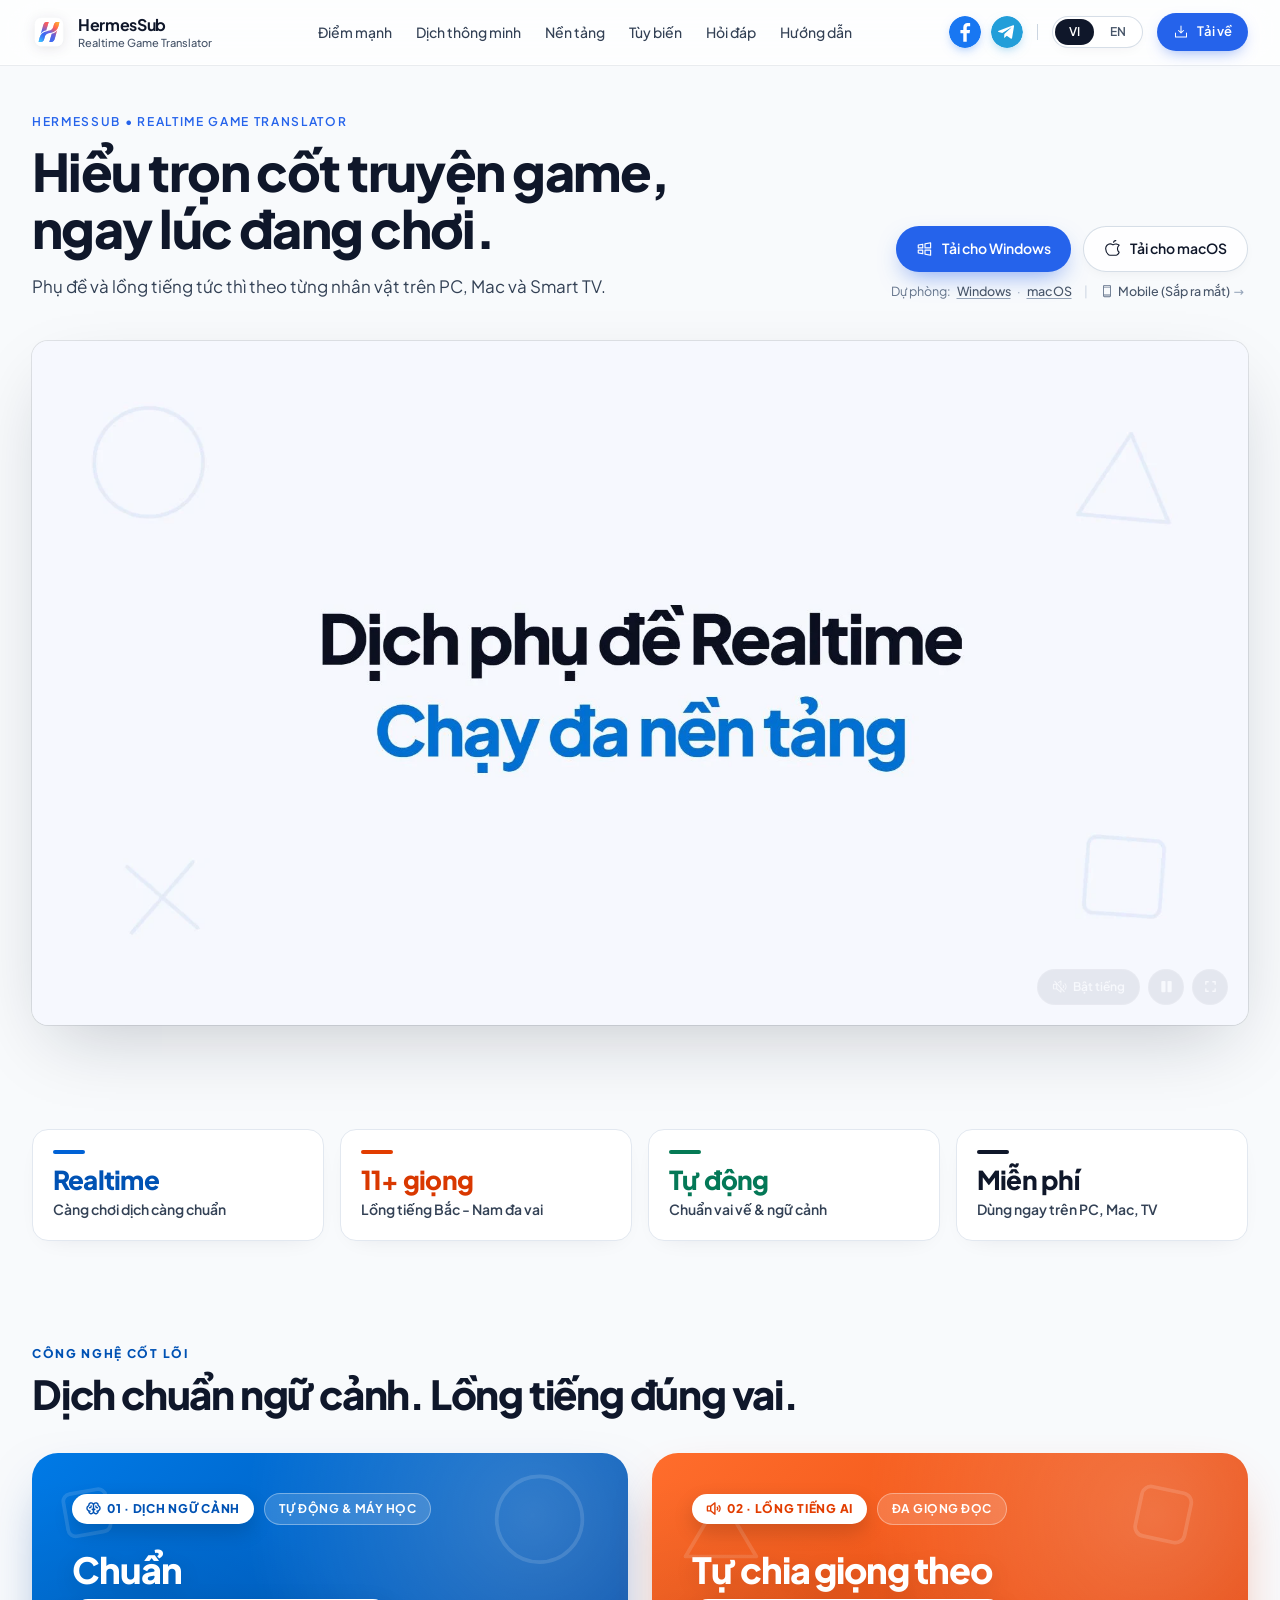
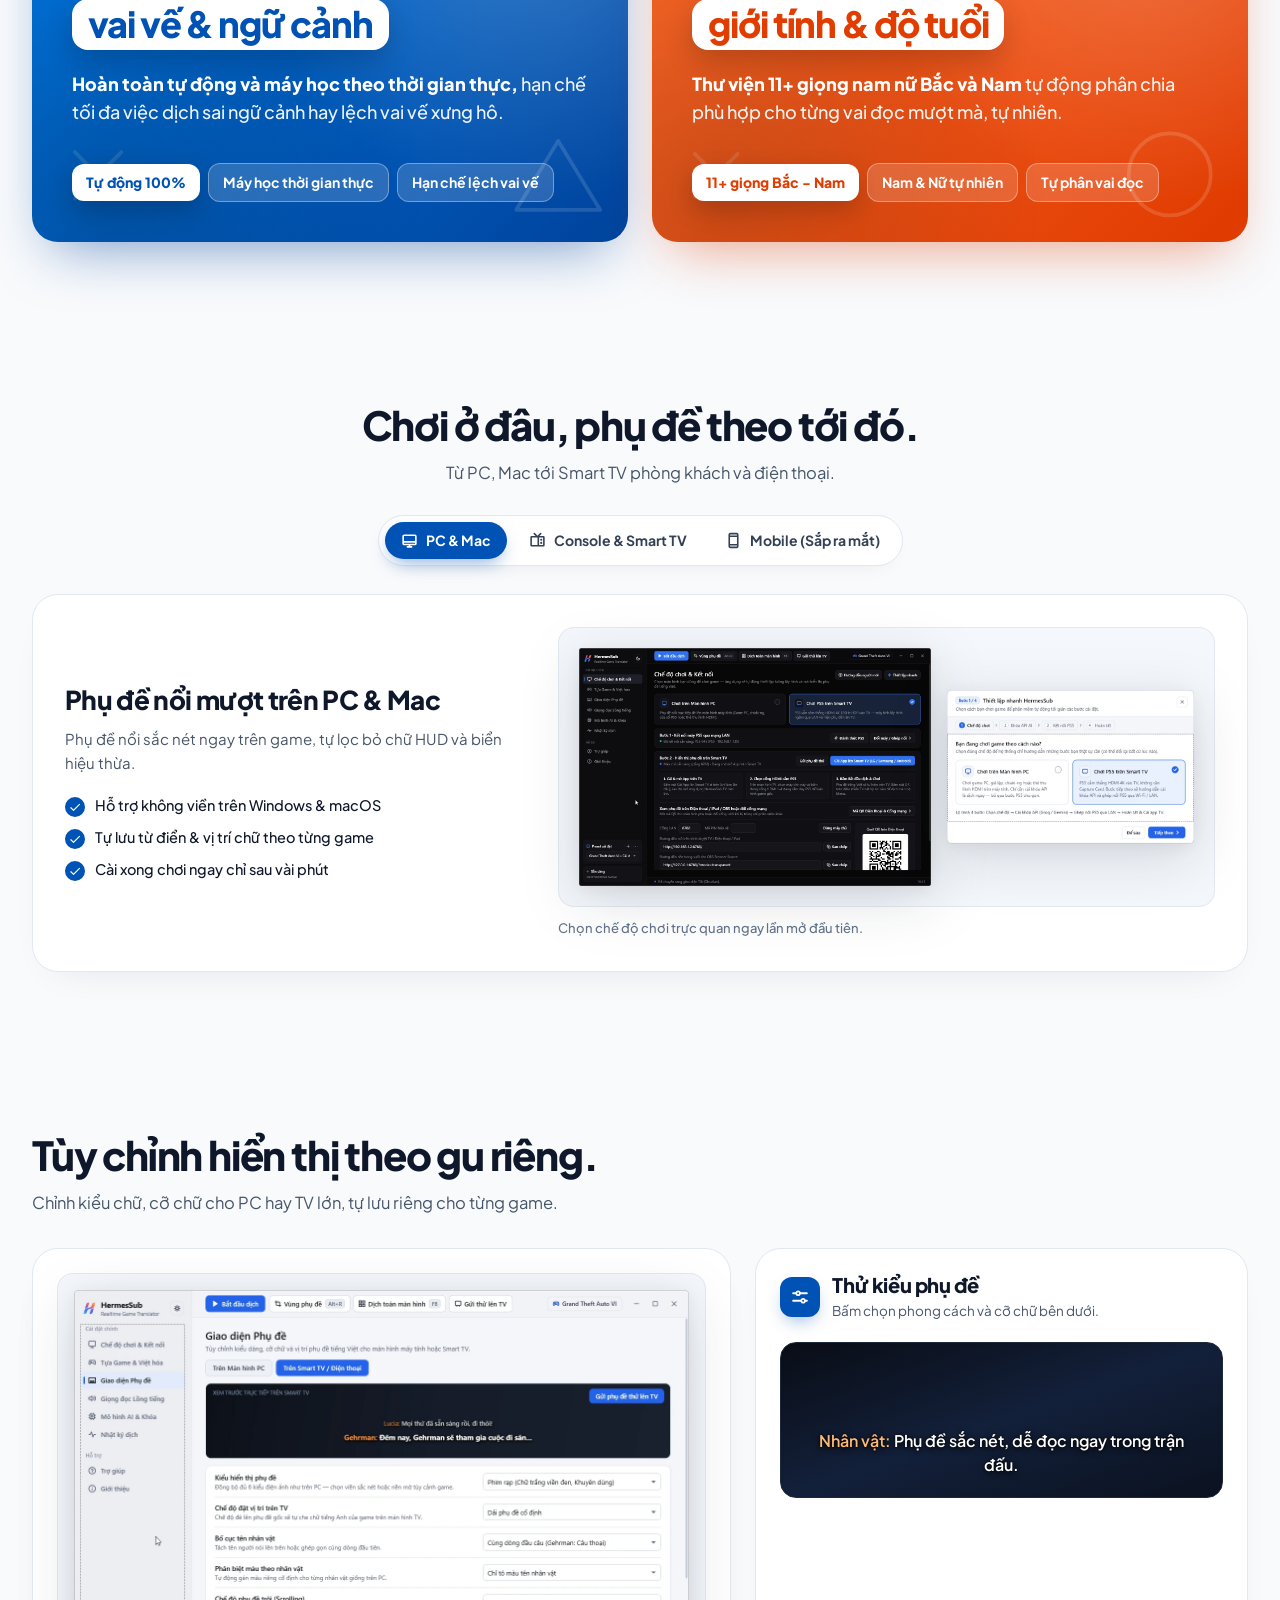
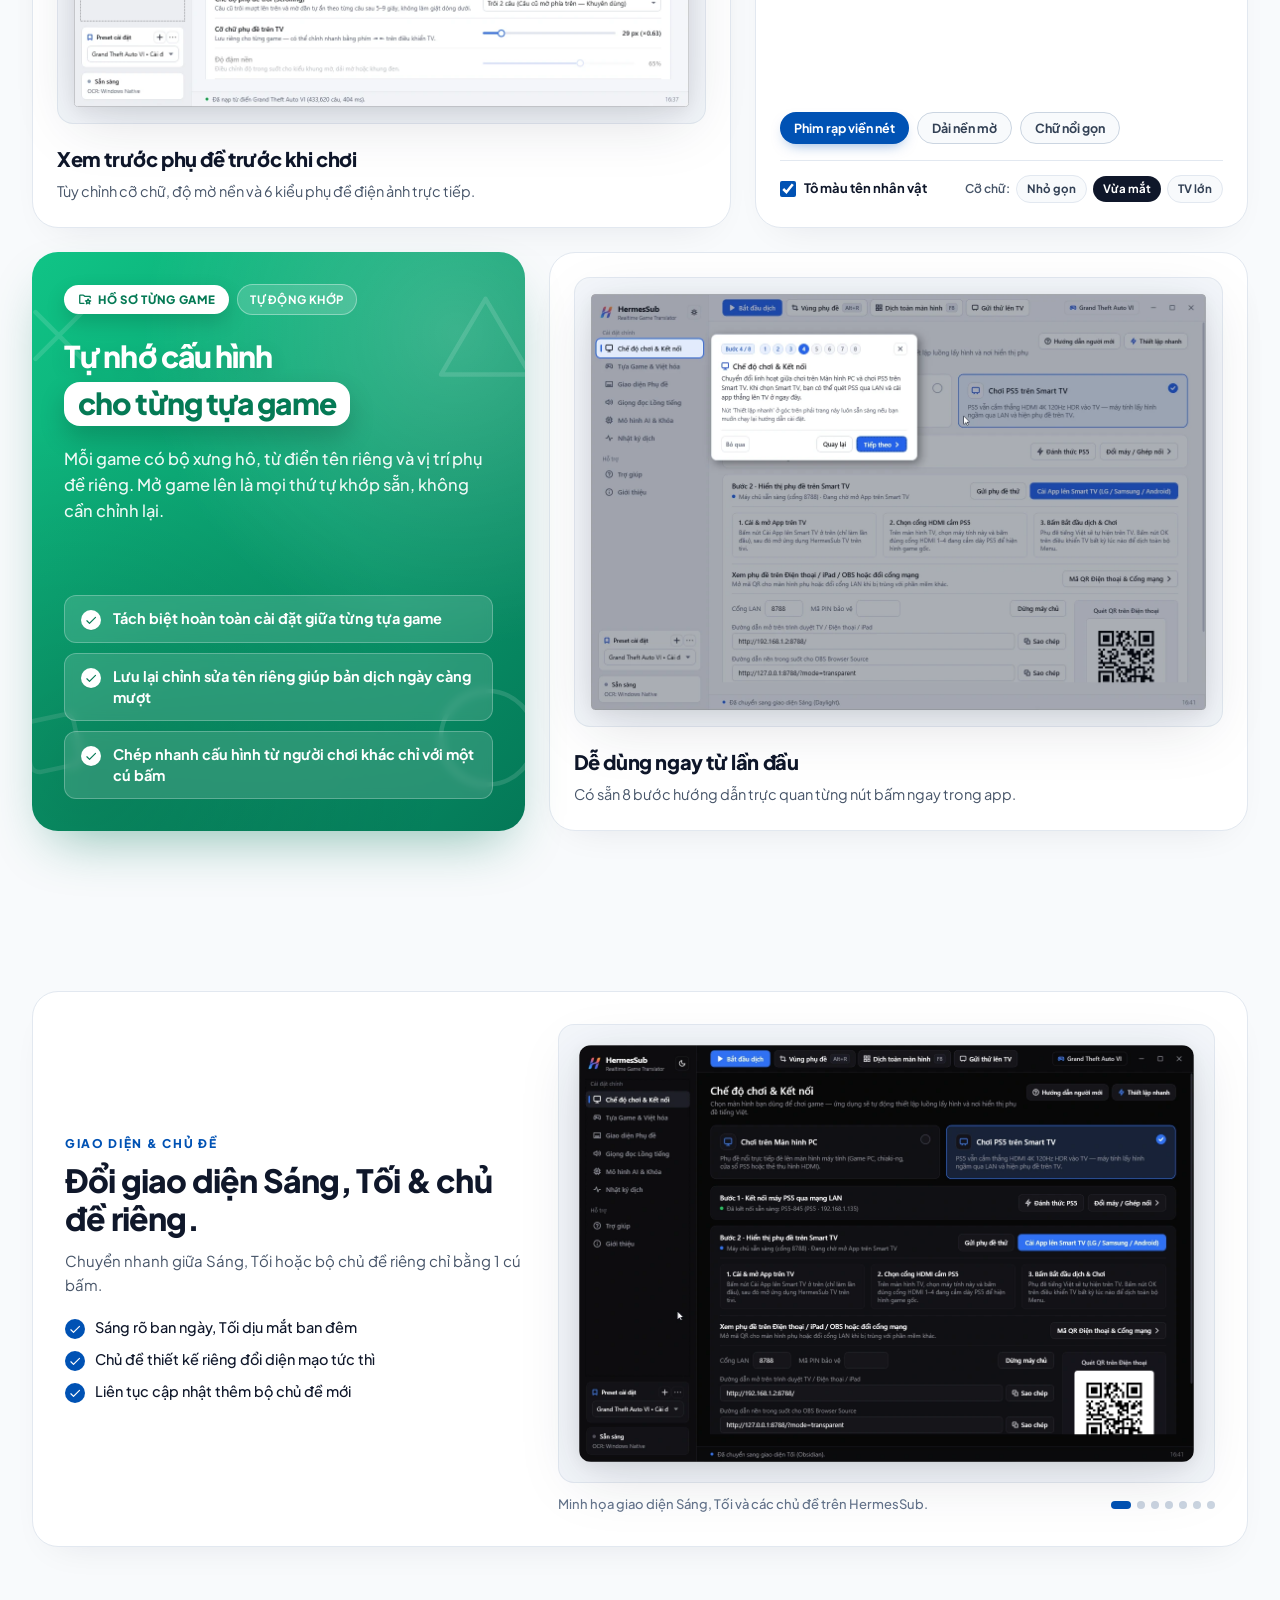
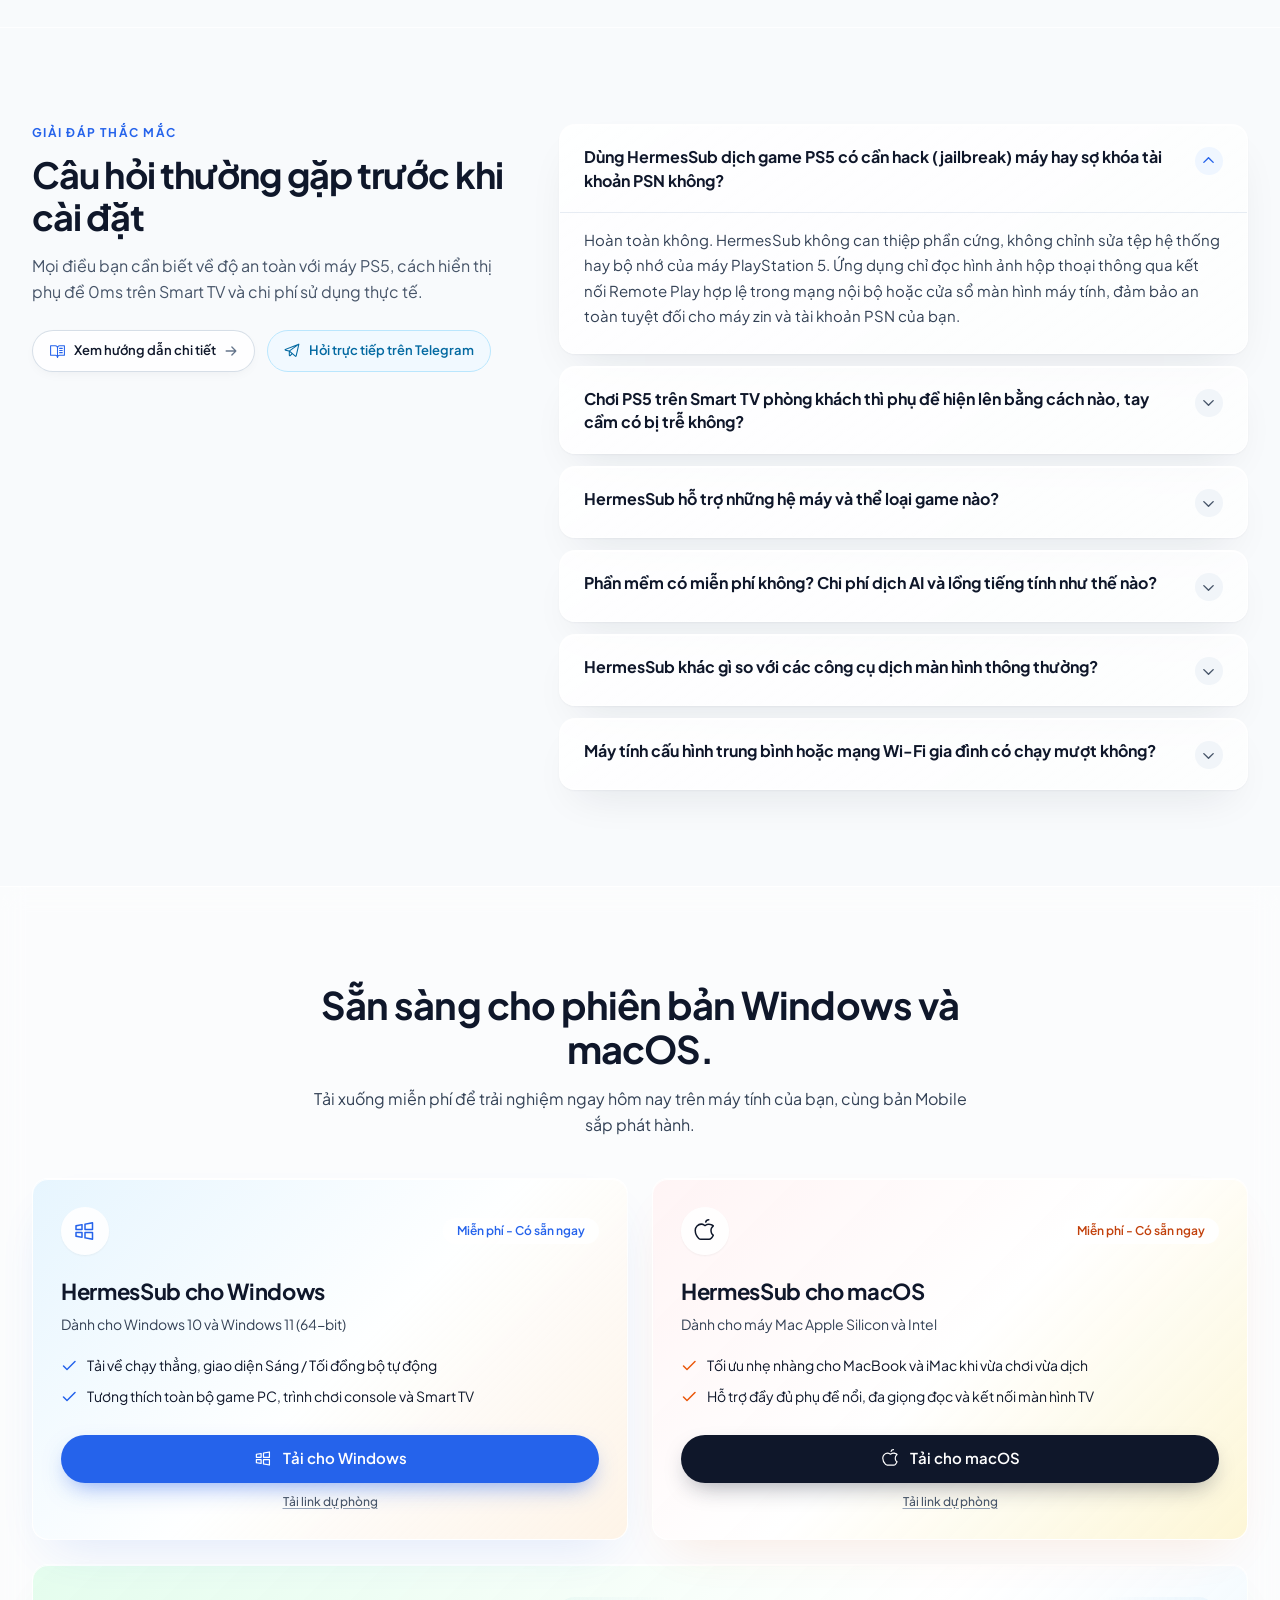
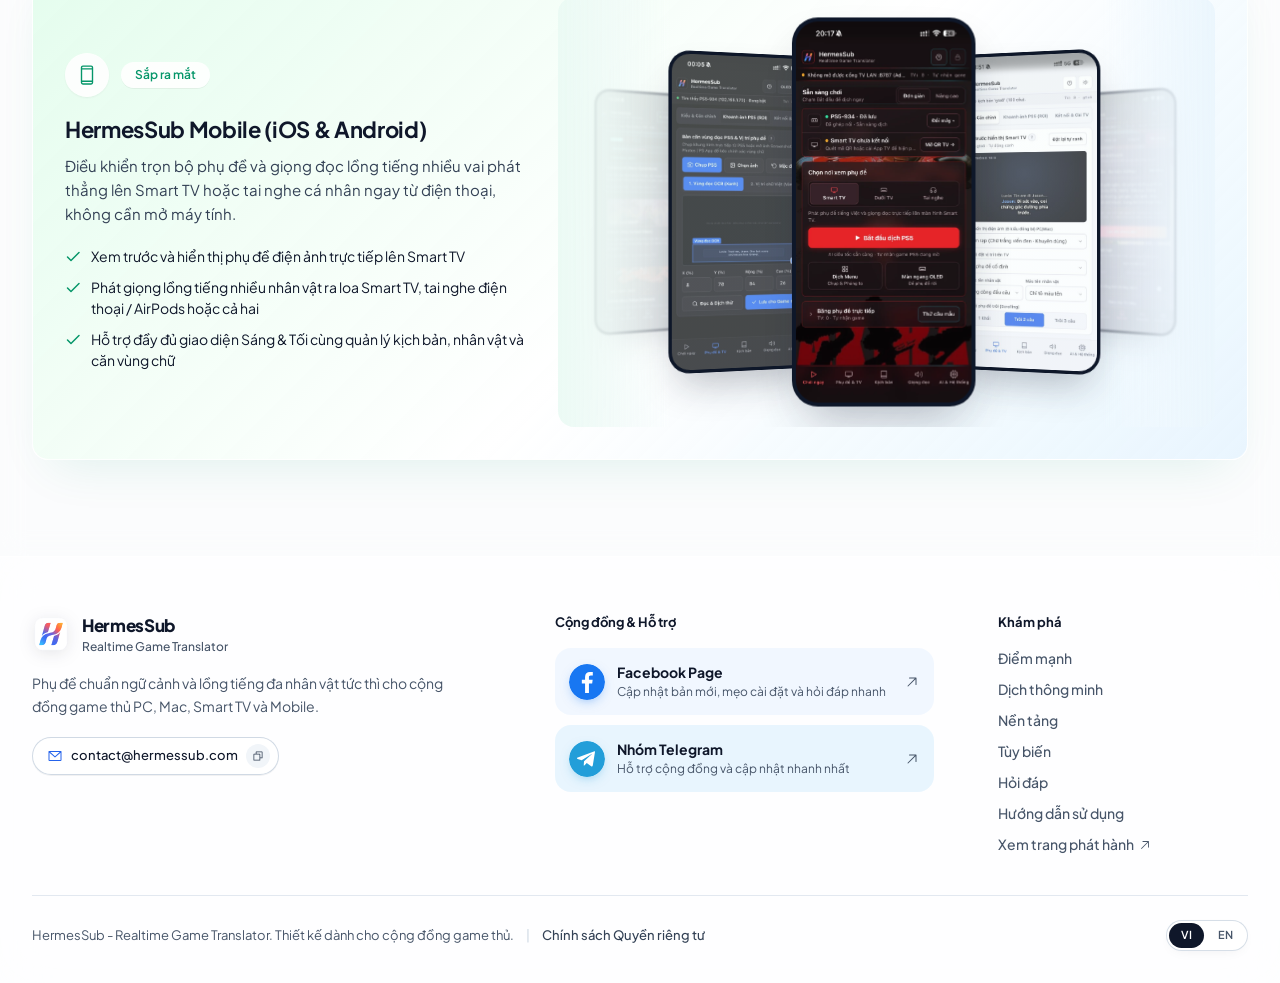
==== commit a8059a8f: "style(ui): make mobile platform tabs a clean 1-row 3-col segmented control" ====
--- a/index.html
+++ b/index.html
@@ -28,11 +28,11 @@
     <meta name="twitter:image" content="https://hermessub.com/images/app_icon_light.png" />
     <script id="hermessub-jsonld" type="application/ld+json">{"@context":"https://schema.org","@graph":[{"@type":"Organization","@id":"https://hermessub.com/#organization","name":"HermesSub","url":"https://hermessub.com/","logo":{"@type":"ImageObject","url":"https://hermessub.com/images/app_icon_light.png","width":512,"height":512},"email":"contact@hermessub.com","sameAs":["https://github.com/HermesSub/hermessub.github.io","https://www.facebook.com/hermessub","https://t.me/hermessub_com"]},{"@type":"WebSite","@id":"https://hermessub.com/#website","url":"https://hermessub.com/","name":"HermesSub","alternateName":"HermesSub - Realtime Game Translator","inLanguage":["vi","en"],"publisher":{"@id":"https://hermessub.com/#organization"}},{"@type":"SoftwareApplication","@id":"https://hermessub.com/#software","name":"HermesSub","applicationCategory":"GameApplication","applicationSubCategory":"Real-Time Game Subtitle Translator & AI Voice Dubbing","operatingSystem":"Windows 10, Windows 11, macOS (Apple Silicon), Android TV, LG webOS, Samsung Tizen, iOS","softwareVersion":"1.0.4","inLanguage":"vi","url":"https://hermessub.com/","description":"Dịch phụ đề game thời gian thực chuẩn xưng hô nhân vật và lồng tiếng AI đa giọng đọc trên PC, Mac, PS5 (không cần hack) và Smart TV. Tải miễn phí.","downloadUrl":["https://github.com/HermesSub/hermessub.github.io/releases/download/v1.0.4/HermesSub-win-x64.zip","https://github.com/HermesSub/hermessub.github.io/releases/download/v1.0.4/HermesSub-osx-arm64.zip"],"screenshot":"https://hermessub.com/screenshots/subtitle-studio-light.webp","image":"https://hermessub.com/images/app_icon_light.png","offers":{"@type":"Offer","price":"0","priceCurrency":"USD"},"publisher":{"@id":"https://hermessub.com/#organization"}},{"@type":"VideoObject","@id":"https://hermessub.com/#promo-video","name":"HermesSub - Trình diễn dịch phụ đề và lồng tiếng game thời gian thực","description":"Xem HermesSub dịch phụ đề chuẩn xưng hô nhân vật và lồng tiếng trực tiếp ngay trong cảnh game trên PC, Mac, PS5 và Smart TV.","thumbnailUrl":["https://hermessub.com/videos/hermessub-promo-poster.webp"],"uploadDate":"2026-11-25T00:00:00+07:00","duration":"PT1M10S","contentUrl":"https://media.hermessub.com/Videos/hermessub-promo.mp4?v=2","embedUrl":"https://hermessub.com/","inLanguage":"vi","publisher":{"@id":"https://hermessub.com/#organization"}},{"@type":"FAQPage","@id":"https://hermessub.com/#faq","inLanguage":"vi","mainEntity":[{"@type":"Question","name":"Dùng HermesSub dịch game PS5 có cần hack (jailbreak) máy hay sợ khóa tài khoản PSN không?","acceptedAnswer":{"@type":"Answer","text":"Hoàn toàn không. HermesSub không can thiệp phần cứng, không chỉnh sửa tệp hệ thống hay bộ nhớ của máy PlayStation 5. Ứng dụng chỉ đọc hình ảnh hộp thoại thông qua kết nối Remote Play hợp lệ trong mạng nội bộ hoặc cửa sổ màn hình máy tính, đảm bảo an toàn tuyệt đối cho máy zin và tài khoản PSN của bạn."}},{"@type":"Question","name":"Chơi PS5 trên Smart TV phòng khách thì phụ đề hiện lên bằng cách nào, tay cầm có bị trễ không?","acceptedAnswer":{"@type":"Answer","text":"Tay cầm DualSense vẫn kết nối trực tiếp vào máy PS5 ở tài khoản PSN chính và xuất hình qua cáp HDMI gốc nên độ trễ điều khiển là 0ms. HermesSub chạy ngầm qua một tài khoản PSN phụ để đọc thoại, sau đó đẩy lớp phụ đề tiếng Việt sắc nét nổi trực tiếp lên Smart TV (hỗ trợ LG webOS, Samsung Tizen và Android TV)."}},{"@type":"Question","name":"HermesSub hỗ trợ những hệ máy và thể loại game nào?","acceptedAnswer":{"@type":"Answer","text":"Ứng dụng hoạt động trên PC Windows 10/11, macOS (Apple Silicon), máy chơi game cầm tay chạy Windows và PlayStation 5 (qua Remote Play, chiaki-ng hoặc Capture Card), xuất phụ đề ngay trên màn hình máy tính hoặc Smart TV. Bạn có thể dịch mọi tựa game cốt truyện, nhập vai, phiêu lưu tiếng Anh, Nhật, Trung, Hàn sang tiếng Việt theo thời gian thực."}},{"@type":"Question","name":"Phần mềm có miễn phí không? Chi phí dịch AI và lồng tiếng tính như thế nào?","acceptedAnswer":{"@type":"Answer","text":"Bạn tải và sử dụng HermesSub hoàn toàn miễn phí. Các gói từ điển cộng đồng có sẵn và giọng đọc ngoại tuyến chạy ngay trên máy không tốn bất kỳ chi phí nào. Khi cần dịch câu thoại mới trực tuyến, bạn có thể chọn Google Dịch miễn phí hoặc tự gắn API key cá nhân (Gemini, DeepSeek, Groq, OpenAI) với chi phí thực dùng rất thấp và tự chủ hoàn toàn."}},{"@type":"Question","name":"HermesSub khác gì so với các công cụ dịch màn hình thông thường?","acceptedAnswer":{"@type":"Answer","text":"Các công cụ OCR phổ thông dịch rời rạc từng câu khiến lời thoại loạn xưng hô (lúc tôi-bạn, lúc anh-em) và sai lệch thuật ngữ game. HermesSub ghi nhớ mạch truyện, tự động khóa đúng vai vế xưng hô giữa từng cặp nhân vật, tích lũy từ điển riêng theo tựa game và hỗ trợ lồng tiếng AI tách giọng riêng biệt cho từng nhân vật."}},{"@type":"Question","name":"Máy tính cấu hình trung bình hoặc mạng Wi-Fi gia đình có chạy mượt không?","acceptedAnswer":{"@type":"Answer","text":"HermesSub được tối ưu nhẹ tài nguyên để chạy song song mà không làm tụt FPS của game. Quá trình truyền hình ảnh nội bộ từ PS5 và đẩy phụ đề sang Smart TV diễn ra trực tiếp trong mạng Wi-Fi/LAN trong nhà, không vòng qua máy chủ trung gian nên phản hồi gần như tức thì."}}]}]}</script>
     <!--seo-head-end-->
-    <script type="module" crossorigin src="/assets/index-BccfidQM.js"></script>
-    <link rel="stylesheet" crossorigin href="/assets/index-CowylOxo.css">
+    <script type="module" crossorigin src="/assets/index-CoPVpTu-.js"></script>
+    <link rel="stylesheet" crossorigin href="/assets/index-_E6OBn-Y.css">
   </head>
   <body class="bg-[#F8FAFC] text-[#0F172A] antialiased selection:bg-[#2563EB]/15 selection:text-[#0F172A]">
-    <div id="root"><link rel="preload" as="image" href="/images/hermessub-logo-light.svg"/><link rel="preload" as="image" href="/images/social-facebook.svg"/><link rel="preload" as="image" href="/images/social-telegram.svg"/><link rel="preload" as="image" href="/screenshots/theme-obsidian.webp"/><link rel="preload" as="image" href="/screenshots/mobile-play-akira.webp"/><link rel="preload" as="image" href="/screenshots/mobile-tv-subtitles.jpg"/><link rel="preload" as="image" href="/screenshots/mobile-scripts-gta6.webp"/><link rel="preload" as="image" href="/screenshots/mobile-tv-voice.jpg"/><link rel="preload" as="image" href="/screenshots/mobile-themes-cyberpunk.webp"/><link rel="preload" as="image" href="/screenshots/mobile-roi-dark.webp"/><div class="relative min-h-[100dvh] text-[#0F172A]"><div aria-hidden="true" class="pastel-ambient-canvas pointer-events-none fixed inset-0 -z-10"></div><header class="sticky top-0 z-40 border-b border-white/80 bg-white/75 shadow-[0_1px_0_rgba(15,23,42,0.06)] backdrop-blur-xl"><nav aria-label="Primary Navigation" class="mx-auto flex h-16 max-w-[1320px] items-center justify-between gap-2 px-4 sm:gap-4 md:px-8"><a href="#" class="flex shrink-0 items-center gap-2.5 rounded-2xl py-1 pr-1 transition-opacity hover:opacity-90 sm:gap-3 sm:pr-2"><img src="/images/hermessub-logo-light.svg" alt="HermesSub" width="32" height="32" class="h-8 w-8 shrink-0 object-contain drop-shadow-[0_2px_6px_rgba(15,23,42,0.1)] sm:h-[34px] sm:w-[34px]"/><div class="flex flex-col leading-none"><span class="text-[15px] font-bold tracking-[-0.02em] text-[#0F172A] sm:text-[16px]">HermesSub</span><span class="mt-1 hidden text-[11px] font-medium text-[#475569] sm:block">Realtime Game Translator</span></div></a><ul class="hidden items-center gap-5 xl:gap-6 lg:flex"><li><a href="#highlights" class="whitespace-nowrap text-[14px] font-medium text-[#334155] transition-colors hover:text-[#2563EB]">Điểm mạnh</a></li><li><a href="#intelligence" class="whitespace-nowrap text-[14px] font-medium text-[#334155] transition-colors hover:text-[#2563EB]">Dịch thông minh</a></li><li><a href="#platforms" class="whitespace-nowrap text-[14px] font-medium text-[#334155] transition-colors hover:text-[#2563EB]">Nền tảng</a></li><li><a href="#customize" class="whitespace-nowrap text-[14px] font-medium text-[#334155] transition-colors hover:text-[#2563EB]">Tùy biến</a></li><li><a href="#faq" class="whitespace-nowrap text-[14px] font-medium text-[#334155] transition-colors hover:text-[#2563EB]">Hỏi đáp</a></li><li><a href="/guides/" class="whitespace-nowrap text-[14px] transition-colors hover:text-[#2563EB] font-medium text-[#334155]">Hướng dẫn</a></li></ul><div class="flex shrink-0 items-center gap-3 sm:gap-3.5"><div class="flex items-center gap-2.5 sm:gap-2.5"><a href="https://www.facebook.com/hermessub" target="_blank" rel="noopener noreferrer" aria-label="Trang Facebook HermesSub" title="Facebook Page" class="inline-flex h-7 w-7 items-center justify-center rounded-full shadow-[0_4px_12px_-4px_rgba(24,119,242,0.55)] transition-transform hover:scale-108 active:scale-95 sm:h-8 sm:w-8"><img src="/images/social-facebook.svg" alt="Facebook" width="32" height="32" class="h-7 w-7 rounded-full sm:h-8 sm:w-8"/></a><a href="https://t.me/hermessub_com" target="_blank" rel="noopener noreferrer" aria-label="Cộng đồng Telegram HermesSub" title="Nhóm Telegram" class="inline-flex h-7 w-7 items-center justify-center rounded-full shadow-[0_4px_12px_-4px_rgba(34,158,217,0.55)] transition-transform hover:scale-108 active:scale-95 sm:h-8 sm:w-8"><img src="/images/social-telegram.svg" alt="Telegram" width="32" height="32" class="h-7 w-7 rounded-full sm:h-8 sm:w-8"/></a></div><span aria-hidden="true" class="hidden h-4 w-px bg-[#CBD5E1] sm:inline-block"></span><div role="group" aria-label="Language switcher" class="glass-pill flex items-center gap-0.5 rounded-full p-0.5"><a href="/" hrefLang="vi" aria-current="true" class="rounded-full px-3 py-1 text-[11px] font-semibold transition-colors sm:px-3.5 sm:text-[12px] bg-[#0F172A] text-[#FFFFFF]">VI</a><a href="/en/" hrefLang="en" class="rounded-full px-3 py-1 text-[11px] font-semibold transition-colors sm:px-3.5 sm:text-[12px] text-[#475569] hover:text-[#0F172A]">EN</a></div><a href="#download" class="hidden min-h-[38px] items-center gap-2 whitespace-nowrap rounded-full bg-[#2563EB] px-4 py-2 text-[13px] font-semibold text-[#FFFFFF] shadow-[0_6px_16px_-6px_rgba(37,99,235,0.55)] transition-all hover:bg-[#1D4ED8] active:scale-[0.98] sm:inline-flex"><svg xmlns="http://www.w3.org/2000/svg" width="16" height="16" fill="currentColor" viewBox="0 0 256 256" aria-hidden="true"><path d="M224,144v64a8,8,0,0,1-8,8H40a8,8,0,0,1-8-8V144a8,8,0,0,1,16,0v56H208V144a8,8,0,0,1,16,0Zm-101.66,5.66a8,8,0,0,0,11.32,0l40-40a8,8,0,0,0-11.32-11.32L136,124.69V32a8,8,0,0,0-16,0v92.69L93.66,98.34a8,8,0,0,0-11.32,11.32Z"></path></svg><span>Tải về</span></a><button type="button" aria-label="Mở menu điều hướng" aria-expanded="false" class="glass-pill inline-flex h-8 w-8 items-center justify-center rounded-full text-[#0F172A] transition-colors hover:bg-white sm:h-9 sm:w-9 lg:hidden"><svg xmlns="http://www.w3.org/2000/svg" width="17" height="17" fill="currentColor" viewBox="0 0 256 256" aria-hidden="true"><path d="M224,128a8,8,0,0,1-8,8H40a8,8,0,0,1,0-16H216A8,8,0,0,1,224,128ZM40,72H216a8,8,0,0,0,0-16H40a8,8,0,0,0,0,16ZM216,184H40a8,8,0,0,0,0,16H216a8,8,0,0,0,0-16Z"></path></svg></button></div></nav></header><main id="main-content"><section class="pt-8 pb-14 md:pt-12 md:pb-20"><div class="mx-auto max-w-[1320px] px-5 md:px-8"><div class="grid grid-cols-1 items-end gap-7 lg:grid-cols-12"><div class="lg:col-span-6 xl:col-span-7"><p class="text-[12px] font-semibold tracking-[0.14em] text-[#2563EB] uppercase">HERMESSUB • REALTIME GAME TRANSLATOR</p><h1 class="mt-3 text-[28px] leading-[1.1] font-extrabold tracking-[-0.03em] text-[#0F172A] sm:text-[40px] lg:text-[46px] xl:text-[52px]">Hiểu trọn cốt truyện game,<br/>ngay lúc đang chơi.</h1><p class="mt-4 max-w-[54ch] text-[15px] leading-[1.6] text-[#334155] sm:text-[17px]">Phụ đề và lồng tiếng tức thì theo từng nhân vật trên PC, Mac và Smart TV.</p></div><div class="flex flex-col items-start gap-2.5 lg:col-span-6 lg:items-end xl:col-span-5"><div class="grid w-full grid-cols-2 gap-2.5 sm:flex sm:w-auto sm:flex-row sm:flex-nowrap sm:items-center sm:gap-3 lg:justify-end"><a href="https://github.com/HermesSub/hermessub.github.io/releases/download/v1.0.4/HermesSub-win-x64.zip" target="_blank" rel="noopener noreferrer" class="inline-flex min-h-[44px] items-center justify-center gap-1.5 whitespace-nowrap rounded-full bg-[#2563EB] px-3 py-2 text-[13px] font-semibold text-[#FFFFFF] shadow-[0_10px_24px_-8px_rgba(37,99,235,0.58)] transition-all hover:bg-[#1D4ED8] active:scale-[0.98] sm:min-h-[46px] sm:gap-2 sm:px-5 sm:py-2.5 sm:text-[14px]"><svg xmlns="http://www.w3.org/2000/svg" width="16" height="16" fill="currentColor" viewBox="0 0 256 256" class="shrink-0 sm:h-[18px] sm:w-[18px]" aria-hidden="true"><path d="M208,136H128a8,8,0,0,0-8,8v57.45a8,8,0,0,0,6.57,7.88l80,14.54A7.61,7.61,0,0,0,208,224a8,8,0,0,0,8-8V144A8,8,0,0,0,208,136Zm-8,70.41-64-11.63V152h64ZM96,136H32a8,8,0,0,0-8,8v40a8,8,0,0,0,6.57,7.87l64,11.64a8.54,8.54,0,0,0,1.43.13,8,8,0,0,0,8-8V144A8,8,0,0,0,96,136Zm-8,50.05-48-8.73V152H88ZM213.13,33.86a8,8,0,0,0-6.56-1.73l-80,14.55A8,8,0,0,0,120,54.55V112a8,8,0,0,0,8,8h80a8,8,0,0,0,8-8V40A8,8,0,0,0,213.13,33.86ZM200,104H136V61.22l64-11.63ZM101.13,54.22a8,8,0,0,0-6.56-1.73l-64,11.64A8,8,0,0,0,24,72v40a8,8,0,0,0,8,8H96a8,8,0,0,0,8-8V60.36A8,8,0,0,0,101.13,54.22ZM88,104H40V78.68L88,70Z"></path></svg><span>Tải cho Windows</span></a><a href="https://github.com/HermesSub/hermessub.github.io/releases/download/v1.0.4/HermesSub-osx-arm64.zip" target="_blank" rel="noopener noreferrer" class="glass-pill inline-flex min-h-[44px] items-center justify-center gap-1.5 whitespace-nowrap rounded-full px-3 py-2 text-[13px] font-semibold text-[#0F172A] transition-all hover:bg-white active:scale-[0.98] sm:min-h-[46px] sm:gap-2 sm:px-5 sm:py-2.5 sm:text-[14px]"><svg xmlns="http://www.w3.org/2000/svg" width="16" height="16" fill="currentColor" viewBox="0 0 256 256" class="shrink-0 sm:h-[18px] sm:w-[18px]" aria-hidden="true"><path d="M223.3,169.59a8.07,8.07,0,0,0-2.8-3.4C203.53,154.53,200,134.64,200,120c0-17.67,13.47-33.06,21.5-40.67a8,8,0,0,0,0-11.62C208.82,55.74,187.82,48,168,48a72.2,72.2,0,0,0-40,12.13,71.56,71.56,0,0,0-90.71,9.09A74.63,74.63,0,0,0,16,123.4a127.06,127.06,0,0,0,40.14,89.73A39.8,39.8,0,0,0,83.59,224h87.68a39.84,39.84,0,0,0,29.12-12.57,125,125,0,0,0,17.82-24.6C225.23,174,224.33,172,223.3,169.59Zm-34.63,30.94a23.76,23.76,0,0,1-17.4,7.47H83.59a23.82,23.82,0,0,1-16.44-6.51A111.14,111.14,0,0,1,32,123,58.5,58.5,0,0,1,48.65,80.47,54.81,54.81,0,0,1,88,64h.78A55.45,55.45,0,0,1,123,76.28a8,8,0,0,0,10,0A55.44,55.44,0,0,1,168,64a70.64,70.64,0,0,1,36,10.35c-13,14.52-20,30.47-20,45.65,0,23.77,7.64,42.73,22.18,55.3A105.82,105.82,0,0,1,188.67,200.53ZM128.23,30A40,40,0,0,1,167,0h1a8,8,0,0,1,0,16h-1a24,24,0,0,0-23.24,18,8,8,0,1,1-15.5-4Z"></path></svg><span>Tải cho macOS</span></a></div><div class="flex w-full flex-wrap items-center justify-between gap-x-2 gap-y-1 px-0.5 text-[11.5px] text-[#64748B] sm:w-auto sm:justify-start sm:gap-x-3 sm:px-1 sm:text-[12.5px] lg:justify-end"><span class="inline-flex items-center gap-x-1.5 whitespace-nowrap"><span>Dự phòng:</span><a href="https://media.hermessub.com/Releases/v1.0.4/HermesSub-win-x64.zip" target="_blank" rel="noopener noreferrer" class="font-medium text-[#475569] underline decoration-[#94A3B8] underline-offset-2 transition-colors hover:text-[#2563EB] hover:decoration-[#2563EB]">Windows</a><span aria-hidden="true" class="text-[#94A3B8]">·</span><a href="https://media.hermessub.com/Releases/v1.0.4/HermesSub-osx-arm64.zip" target="_blank" rel="noopener noreferrer" class="font-medium text-[#475569] underline decoration-[#94A3B8] underline-offset-2 transition-colors hover:text-[#0F172A] hover:decoration-[#0F172A]">macOS</a></span><span aria-hidden="true" class="hidden text-[#CBD5E1] sm:inline">|</span><a href="#download" class="group inline-flex items-center gap-1 whitespace-nowrap font-medium text-[#475569] transition-colors hover:text-[#2563EB]"><svg xmlns="http://www.w3.org/2000/svg" width="14" height="14" fill="currentColor" viewBox="0 0 256 256" class="shrink-0 text-[#64748B] transition-colors group-hover:text-[#2563EB]" aria-hidden="true"><path d="M176,16H80A24,24,0,0,0,56,40V216a24,24,0,0,0,24,24h96a24,24,0,0,0,24-24V40A24,24,0,0,0,176,16ZM72,64H184V192H72Zm8-32h96a8,8,0,0,1,8,8v8H72V40A8,8,0,0,1,80,32Zm96,192H80a8,8,0,0,1-8-8v-8H184v8A8,8,0,0,1,176,224Z"></path></svg><span>Mobile (Sắp ra mắt)</span><span aria-hidden="true" class="text-[#94A3B8] transition-transform group-hover:translate-x-0.5 group-hover:text-[#2563EB]">→</span></a></div></div></div><div class="mt-8 aspect-video w-full md:mt-10"><div class="group relative h-full w-full overflow-hidden rounded-2xl bg-[#F6F8FC] shadow-[0_28px_72px_-20px_rgba(15,23,42,0.22)] ring-1 ring-[#0F172A]/10"><div class="relative flex h-full w-full items-center justify-center"><video poster="/videos/hermessub-promo-poster.webp" autoPlay="" loop="" muted="" playsInline="" preload="metadata" class="h-full w-full cursor-pointer bg-[#F6F8FC] object-cover"><source src="https://media.hermessub.com/Videos/hermessub-promo-av1.mp4" type="video/mp4; codecs=&quot;av01.0.08M.08, mp4a.40.2&quot;"/><source src="https://media.hermessub.com/Videos/hermessub-promo.mp4?v=2" type="video/mp4"/></video><div data-controls-visible="false" class="pointer-events-none absolute z-10 flex items-center transition-opacity duration-300 right-2 bottom-2 gap-1.5 sm:right-5 sm:bottom-5 sm:gap-2 opacity-30"><button type="button" aria-label="Bật tiếng" class="pointer-events-auto inline-flex h-7 w-7 sm:h-9 sm:w-auto items-center justify-center sm:gap-1.5 rounded-full border sm:px-3.5 text-[12px] font-semibold transition-all duration-300 active:scale-95 border-white/15 bg-[#0F172A]/24 text-[#FFFFFF]/90 backdrop-blur-[3px] hover:bg-[#0F172A]/72"><svg xmlns="http://www.w3.org/2000/svg" width="14" height="14" fill="currentColor" viewBox="0 0 256 256" class="sm:h-[15px] sm:w-[15px]" aria-hidden="true"><path d="M53.92,34.62A8,8,0,1,0,42.08,45.38L73.55,80H32A16,16,0,0,0,16,96v64a16,16,0,0,0,16,16H77.25l69.84,54.31A8,8,0,0,0,160,224V175.09l42.08,46.29a8,8,0,1,0,11.84-10.76ZM32,96H72v64H32ZM144,207.64,88,164.09V95.89l56,61.6Zm42-63.77a24,24,0,0,0,0-31.72,8,8,0,1,1,12-10.57,40,40,0,0,1,0,52.88,8,8,0,0,1-12-10.59Zm-80.16-76a8,8,0,0,1,1.4-11.23l39.85-31A8,8,0,0,1,160,32v74.83a8,8,0,0,1-16,0V48.36l-26.94,21A8,8,0,0,1,105.84,67.91ZM248,128a79.9,79.9,0,0,1-20.37,53.34,8,8,0,0,1-11.92-10.67,64,64,0,0,0,0-85.33,8,8,0,1,1,11.92-10.67A79.83,79.83,0,0,1,248,128Z"></path></svg><span class="hidden sm:inline">Bật tiếng</span></button><button type="button" aria-label="Tạm dừng" class="pointer-events-auto inline-flex h-7 w-7 sm:h-9 sm:w-9 items-center justify-center rounded-full border transition-all duration-300 active:scale-95 border-white/15 bg-[#0F172A]/24 text-[#FFFFFF]/90 backdrop-blur-[3px] hover:bg-[#0F172A]/72"><svg xmlns="http://www.w3.org/2000/svg" width="13" height="13" fill="currentColor" viewBox="0 0 256 256" class="sm:h-[15px] sm:w-[15px]" aria-hidden="true"><path d="M216,48V208a16,16,0,0,1-16,16H160a16,16,0,0,1-16-16V48a16,16,0,0,1,16-16h40A16,16,0,0,1,216,48ZM96,32H56A16,16,0,0,0,40,48V208a16,16,0,0,0,16,16H96a16,16,0,0,0,16-16V48A16,16,0,0,0,96,32Z"></path></svg></button><button type="button" aria-label="Toàn màn hình" class="pointer-events-auto inline-flex h-7 w-7 sm:h-9 sm:w-9 items-center justify-center rounded-full border transition-all duration-300 active:scale-95 border-white/15 bg-[#0F172A]/24 text-[#FFFFFF]/90 backdrop-blur-[3px] hover:bg-[#0F172A]/72"><svg xmlns="http://www.w3.org/2000/svg" width="14" height="14" fill="currentColor" viewBox="0 0 256 256" class="sm:h-[15px] sm:w-[15px]" aria-hidden="true"><path d="M220,48V88a12,12,0,0,1-24,0V60H168a12,12,0,0,1,0-24h40A12,12,0,0,1,220,48ZM88,196H60V168a12,12,0,0,0-24,0v40a12,12,0,0,0,12,12H88a12,12,0,0,0,0-24Zm120-40a12,12,0,0,0-12,12v28H168a12,12,0,0,0,0,24h40a12,12,0,0,0,12-12V168A12,12,0,0,0,208,156ZM88,36H48A12,12,0,0,0,36,48V88a12,12,0,0,0,24,0V60H88a12,12,0,0,0,0-24Z"></path></svg></button></div></div></div></div></div></section><section id="highlights" aria-label="Điểm mạnh" class="scroll-mt-20 py-4 md:py-6"><div class="mx-auto max-w-[1320px] px-4 sm:px-5 md:px-8"><div class="grid grid-cols-2 gap-3 lg:grid-cols-4 lg:gap-4"><div class="flex flex-col justify-between rounded-2xl border border-[#E2E8F0] bg-[#FFFFFF] p-4 shadow-[0_8px_24px_-16px_rgba(15,23,42,0.14)] sm:p-5"><span aria-hidden="true" class="h-1 w-8 rounded-full bg-[#0062D6]"></span><div class="mt-3"><p class="text-[21px] leading-[1.1] font-extrabold tracking-[-0.03em] sm:text-[26px] text-[#0052B4]">Realtime</p><p class="mt-1.5 text-[13px] leading-[1.4] font-semibold text-[#334155] sm:text-[14px]">Càng chơi dịch càng chuẩn</p></div></div><div class="flex flex-col justify-between rounded-2xl border border-[#E2E8F0] bg-[#FFFFFF] p-4 shadow-[0_8px_24px_-16px_rgba(15,23,42,0.14)] sm:p-5"><span aria-hidden="true" class="h-1 w-8 rounded-full bg-[#E23D00]"></span><div class="mt-3"><p class="text-[21px] leading-[1.1] font-extrabold tracking-[-0.03em] sm:text-[26px] text-[#D93800]">11+ giọng</p><p class="mt-1.5 text-[13px] leading-[1.4] font-semibold text-[#334155] sm:text-[14px]">Lồng tiếng Bắc - Nam đa vai</p></div></div><div class="flex flex-col justify-between rounded-2xl border border-[#E2E8F0] bg-[#FFFFFF] p-4 shadow-[0_8px_24px_-16px_rgba(15,23,42,0.14)] sm:p-5"><span aria-hidden="true" class="h-1 w-8 rounded-full bg-[#057A55]"></span><div class="mt-3"><p class="text-[21px] leading-[1.1] font-extrabold tracking-[-0.03em] sm:text-[26px] text-[#047857]">Tự động</p><p class="mt-1.5 text-[13px] leading-[1.4] font-semibold text-[#334155] sm:text-[14px]">Chuẩn vai vế &amp; ngữ cảnh</p></div></div><div class="flex flex-col justify-between rounded-2xl border border-[#E2E8F0] bg-[#FFFFFF] p-4 shadow-[0_8px_24px_-16px_rgba(15,23,42,0.14)] sm:p-5"><span aria-hidden="true" class="h-1 w-8 rounded-full bg-[#0F172A]"></span><div class="mt-3"><p class="text-[21px] leading-[1.1] font-extrabold tracking-[-0.03em] sm:text-[26px] text-[#0F172A]">Miễn phí</p><p class="mt-1.5 text-[13px] leading-[1.4] font-semibold text-[#334155] sm:text-[14px]">Dùng ngay trên PC, Mac, TV</p></div></div></div></div></section><section id="intelligence" class="scroll-mt-20 py-14 md:py-20"><div class="mx-auto max-w-[1320px] px-4 sm:px-5 md:px-8"><div class="" style="opacity:0;transform:translateY(18px)"><div class="max-w-[980px]"><p class="text-[12px] font-extrabold tracking-[0.14em] text-[#0052B4] uppercase">CÔNG NGHỆ CỐT LÕI</p><h2 class="mt-2 text-[28px] leading-[1.15] font-extrabold tracking-[-0.03em] text-[#0F172A] sm:text-[36px] md:text-[40px]">Dịch chuẩn ngữ cảnh. Lồng tiếng đúng vai.</h2></div></div><div class="mt-7 grid grid-cols-1 gap-5 md:mt-9 lg:grid-cols-2 lg:gap-6"><div class="h-full" style="opacity:0;transform:translateY(18px)"><article style="background:linear-gradient(135deg, #007AE6 0%, #00439C 100%);box-shadow:0 24px 56px -20px rgba(0, 67, 156, 0.52)" class="relative flex h-full flex-col justify-between overflow-hidden rounded-[26px] p-6 text-[#FFFFFF] sm:p-8 md:p-10"><svg aria-hidden="true" viewBox="0 0 640 420" fill="none" class="pointer-events-none absolute inset-0 h-full w-full opacity-[0.13]" preserveAspectRatio="xMidYMid slice"><circle cx="545" cy="72" r="46" stroke="#FFFFFF" stroke-width="4"></circle><polygon points="565,310 610,384 520,384" stroke="#FFFFFF" stroke-width="4" stroke-linejoin="round"></polygon><g stroke="#FFFFFF" stroke-width="4" stroke-linecap="round"><line x1="46" y1="322" x2="96" y2="372"></line><line x1="96" y1="322" x2="46" y2="372"></line></g><rect x="36" y="42" width="46" height="46" rx="8" transform="rotate(-10 59 65)" stroke="#FFFFFF" stroke-width="4"></rect></svg><div aria-hidden="true" style="background:radial-gradient(circle at 84% 16%, rgba(255,255,255,0.20) 0%, rgba(255,255,255,0) 48%), radial-gradient(circle at 12% 90%, rgba(0,0,0,0.16) 0%, rgba(0,0,0,0) 52%)" class="pointer-events-none absolute inset-0"></div><div class="relative z-10"><div class="flex flex-wrap items-center gap-2.5"><span style="color:#0052B4" class="inline-flex items-center gap-1.5 rounded-full bg-[#FFFFFF] px-3.5 py-1.5 text-[12px] font-extrabold tracking-[0.06em] uppercase shadow-[0_8px_20px_rgba(0,0,0,0.16)]"><svg xmlns="http://www.w3.org/2000/svg" width="15" height="15" fill="currentColor" viewBox="0 0 256 256" aria-hidden="true"><path d="M252,124a60.14,60.14,0,0,0-32-53.08,52,52,0,0,0-92-32.11A52,52,0,0,0,36,70.92a60,60,0,0,0,0,106.14,52,52,0,0,0,92,32.13,52,52,0,0,0,92-32.13A60.05,60.05,0,0,0,252,124ZM88,204a28,28,0,0,1-26.85-20.07c1,0,1.89.07,2.85.07h8a12,12,0,0,0,0-24H64A36,36,0,0,1,52,90.05a12,12,0,0,0,8-11.32V72a28,28,0,0,1,56,0v60.18a51.61,51.61,0,0,0-7.2-3.85,12,12,0,1,0-9.6,22A28,28,0,0,1,88,204Zm104-44h-8a12,12,0,0,0,0,24h8c1,0,1.9,0,2.85-.07a28,28,0,1,1-38-33.61,12,12,0,1,0-9.6-22,51.61,51.61,0,0,0-7.2,3.85V72a28,28,0,0,1,56,0v6.73a12,12,0,0,0,8,11.32,36,36,0,0,1-12,70Zm16-44a12,12,0,0,1-12,12,40,40,0,0,1-40-40V84a12,12,0,0,1,24,0v4a16,16,0,0,0,16,16A12,12,0,0,1,208,116ZM100,88a40,40,0,0,1-40,40,12,12,0,0,1,0-24A16,16,0,0,0,76,88V84a12,12,0,0,1,24,0Z"></path></svg><span>01 · DỊCH NGỮ CẢNH</span></span><span class="inline-flex items-center rounded-full border border-white/35 bg-white/16 px-3.5 py-1.5 text-[12px] font-bold tracking-[0.04em] text-[#FFFFFF] uppercase">TỰ ĐỘNG &amp; MÁY HỌC</span></div><h3 class="mt-6 text-[28px] leading-[1.18] font-extrabold tracking-[-0.03em] text-[#FFFFFF] [text-shadow:0_6px_22px_rgba(0,0,0,0.14)] sm:text-[34px] md:text-[36px]"><span class="block">Chuẩn</span><span style="color:#0052B4" class="mt-2 inline-block rounded-2xl bg-[#FFFFFF] px-4 py-1 text-shadow-none shadow-[0_12px_28px_rgba(0,0,0,0.18)]">vai vế &amp; ngữ cảnh</span></h3><p class="mt-5 max-w-[44ch] text-[16px] leading-[1.6] font-medium text-white/92 sm:text-[18px]"><strong class="font-extrabold text-[#FFFFFF]">Hoàn toàn tự động và máy học theo thời gian thực,</strong> <!-- -->hạn chế tối đa việc dịch sai ngữ cảnh hay lệch vai vế xưng hô.</p></div><ul class="relative z-10 mt-7 flex flex-wrap items-center gap-2 pt-2"><li style="color:#0052B4" class="rounded-xl bg-[#FFFFFF] px-3.5 py-2 text-[13px] font-extrabold shadow-[0_10px_24px_rgba(0,0,0,0.18)] sm:text-[14px]">Tự động 100%</li><li class="rounded-xl border border-white/35 bg-white/16 px-3.5 py-2 text-[13px] font-bold text-[#FFFFFF] sm:text-[14px]">Máy học thời gian thực</li><li class="rounded-xl border border-white/35 bg-white/16 px-3.5 py-2 text-[13px] font-bold text-[#FFFFFF] sm:text-[14px]">Hạn chế lệch vai vế</li></ul></article></div><div class="h-full" style="opacity:0;transform:translateY(18px)"><article style="background:linear-gradient(135deg, #FF6D2C 0%, #DF3A00 100%);box-shadow:0 24px 56px -20px rgba(223, 58, 0, 0.48)" class="relative flex h-full flex-col justify-between overflow-hidden rounded-[26px] p-6 text-[#FFFFFF] sm:p-8 md:p-10"><svg aria-hidden="true" viewBox="0 0 640 420" fill="none" class="pointer-events-none absolute inset-0 h-full w-full opacity-[0.14]" preserveAspectRatio="xMidYMid slice"><rect x="522" y="40" width="54" height="54" rx="10" transform="rotate(12 549 67)" stroke="#FFFFFF" stroke-width="4"></rect><circle cx="556" cy="346" r="44" stroke="#FFFFFF" stroke-width="4"></circle><polygon points="74,48 112,112 36,112" stroke="#FFFFFF" stroke-width="4" stroke-linejoin="round"></polygon><g stroke="#FFFFFF" stroke-width="4" stroke-linecap="round"><line x1="46" y1="324" x2="92" y2="370"></line><line x1="92" y1="324" x2="46" y2="370"></line></g></svg><div aria-hidden="true" style="background:radial-gradient(circle at 84% 16%, rgba(255,255,255,0.20) 0%, rgba(255,255,255,0) 48%), radial-gradient(circle at 12% 90%, rgba(0,0,0,0.16) 0%, rgba(0,0,0,0) 52%)" class="pointer-events-none absolute inset-0"></div><div class="relative z-10"><div class="flex flex-wrap items-center gap-2.5"><span style="color:#E23D00" class="inline-flex items-center gap-1.5 rounded-full bg-[#FFFFFF] px-3.5 py-1.5 text-[12px] font-extrabold tracking-[0.06em] uppercase shadow-[0_8px_20px_rgba(0,0,0,0.16)]"><svg xmlns="http://www.w3.org/2000/svg" width="15" height="15" fill="currentColor" viewBox="0 0 256 256" aria-hidden="true"><path d="M157.27,21.22a12,12,0,0,0-12.64,1.31L75.88,76H32A20,20,0,0,0,12,96v64a20,20,0,0,0,20,20H75.88l68.75,53.47A12,12,0,0,0,164,224V32A12,12,0,0,0,157.27,21.22ZM36,100H68v56H36Zm104,99.46L92,162.13V93.87l48-37.33ZM212,128a44,44,0,0,1-11,29.11,12,12,0,1,1-18-15.88,20,20,0,0,0,0-26.43,12,12,0,0,1,18-15.86A43.94,43.94,0,0,1,212,128Zm40,0a83.87,83.87,0,0,1-21.39,56,12,12,0,0,1-17.89-16,60,60,0,0,0,0-80,12,12,0,1,1,17.88-16A83.87,83.87,0,0,1,252,128Z"></path></svg><span>02 · LỒNG TIẾNG AI</span></span><span class="inline-flex items-center rounded-full border border-white/35 bg-white/16 px-3.5 py-1.5 text-[12px] font-bold tracking-[0.04em] text-[#FFFFFF] uppercase">ĐA GIỌNG ĐỌC</span></div><h3 class="mt-6 text-[28px] leading-[1.18] font-extrabold tracking-[-0.03em] text-[#FFFFFF] [text-shadow:0_6px_22px_rgba(0,0,0,0.14)] sm:text-[34px] md:text-[36px]"><span class="block">Tự chia giọng theo</span><span style="color:#E23D00" class="mt-2 inline-block rounded-2xl bg-[#FFFFFF] px-4 py-1 text-shadow-none shadow-[0_12px_28px_rgba(0,0,0,0.18)]">giới tính &amp; độ tuổi</span></h3><p class="mt-5 max-w-[44ch] text-[16px] leading-[1.6] font-medium text-white/92 sm:text-[18px]"><strong class="font-extrabold text-[#FFFFFF]">Thư viện 11+ giọng nam nữ Bắc và Nam</strong> <!-- -->tự động phân chia phù hợp cho từng vai đọc mượt mà, tự nhiên.</p></div><ul class="relative z-10 mt-7 flex flex-wrap items-center gap-2 pt-2"><li style="color:#E23D00" class="rounded-xl bg-[#FFFFFF] px-3.5 py-2 text-[13px] font-extrabold shadow-[0_10px_24px_rgba(0,0,0,0.18)] sm:text-[14px]">11+ giọng Bắc - Nam</li><li class="rounded-xl border border-white/35 bg-white/16 px-3.5 py-2 text-[13px] font-bold text-[#FFFFFF] sm:text-[14px]">Nam &amp; Nữ tự nhiên</li><li class="rounded-xl border border-white/35 bg-white/16 px-3.5 py-2 text-[13px] font-bold text-[#FFFFFF] sm:text-[14px]">Tự phân vai đọc</li></ul></article></div></div></div></section><section id="platforms" class="scroll-mt-20 py-14 md:py-20"><div class="mx-auto max-w-[1320px] px-4 sm:px-5 md:px-8"><div class="" style="opacity:0;transform:translateY(18px)"><div class="mx-auto max-w-[700px] text-center"><h2 class="text-[28px] leading-[1.15] font-extrabold tracking-[-0.03em] text-[#0F172A] sm:text-[36px] md:text-[40px]">Chơi ở đâu, phụ đề theo tới đó.</h2><p class="mt-3 text-[15.5px] leading-[1.6] text-[#475569] sm:text-[16.5px]">Từ PC, Mac tới Smart TV phòng khách và điện thoại.</p></div></div><div class="mt-7 flex justify-center"><div class="inline-flex flex-wrap justify-center gap-1.5 rounded-full border border-[#E2E8F0] bg-[#FFFFFF] p-1.5 shadow-[0_8px_24px_-16px_rgba(15,23,42,0.14)]"><button type="button" class="inline-flex items-center gap-2 rounded-full px-4 py-2 text-[13.5px] font-bold whitespace-nowrap transition-all sm:text-[14px] bg-[#0052B4] text-[#FFFFFF] shadow-[0_8px_18px_-6px_rgba(0,82,180,0.5)]"><svg xmlns="http://www.w3.org/2000/svg" width="17" height="17" fill="currentColor" viewBox="0 0 256 256" aria-hidden="true"><path d="M208,36H48A28,28,0,0,0,20,64V172a28,28,0,0,0,28,28h68v12H96a12,12,0,0,0,0,24h64a12,12,0,0,0,0-24H140V200h68a28,28,0,0,0,28-28V64A28,28,0,0,0,208,36ZM48,60H208a4,4,0,0,1,4,4v72H44V64A4,4,0,0,1,48,60ZM208,176H48a4,4,0,0,1-4-4V160H212v12A4,4,0,0,1,208,176Z"></path></svg><span>PC &amp; Mac</span></button><button type="button" class="inline-flex items-center gap-2 rounded-full px-4 py-2 text-[13.5px] font-bold whitespace-nowrap transition-all sm:text-[14px] text-[#334155] hover:bg-[#F1F5F9] hover:text-[#0F172A]"><svg xmlns="http://www.w3.org/2000/svg" width="17" height="17" fill="currentColor" viewBox="0 0 256 256" aria-hidden="true"><path d="M216,60H157l27.52-27.52a12,12,0,0,0-17-17L128,55,88.49,15.51a12,12,0,0,0-17,17L99,60H40A20,20,0,0,0,20,80V200a20,20,0,0,0,20,20H216a20,20,0,0,0,20-20V80A20,20,0,0,0,216,60ZM44,84h84V196H44ZM212,196H152V84h60Zm-44-80a16,16,0,1,1,16,16A16,16,0,0,1,168,116Zm32,48a16,16,0,1,1-16-16A16,16,0,0,1,200,164Z"></path></svg><span>Console &amp; Smart TV</span></button><button type="button" class="inline-flex items-center gap-2 rounded-full px-4 py-2 text-[13.5px] font-bold whitespace-nowrap transition-all sm:text-[14px] text-[#334155] hover:bg-[#F1F5F9] hover:text-[#0F172A]"><svg xmlns="http://www.w3.org/2000/svg" width="17" height="17" fill="currentColor" viewBox="0 0 256 256" aria-hidden="true"><path d="M176,12H80A28,28,0,0,0,52,40V216a28,28,0,0,0,28,28h96a28,28,0,0,0,28-28V40A28,28,0,0,0,176,12ZM76,76H180V180H76Zm4-40h96a4,4,0,0,1,4,4V52H76V40A4,4,0,0,1,80,36Zm96,184H80a4,4,0,0,1-4-4V204H180v12A4,4,0,0,1,176,220Z"></path></svg><span>Mobile (Sắp ra mắt)</span></button></div></div><div class="mt-7 rounded-[26px] border border-[#E2E8F0] bg-[#FFFFFF] p-6 shadow-[0_16px_40px_-24px_rgba(15,23,42,0.12)] md:p-8"><div class="grid grid-cols-1 items-center gap-7 lg:grid-cols-12 lg:gap-8"><div class="lg:col-span-5"><h3 class="text-[22px] leading-[1.2] font-extrabold tracking-[-0.025em] text-[#0F172A] md:text-[26px]">Phụ đề nổi mượt trên PC &amp; Mac</h3><p class="mt-3 text-[15px] leading-[1.6] text-[#475569]">Phụ đề nổi sắc nét ngay trên game, tự lọc bỏ chữ HUD và biển hiệu thừa.</p><ul class="mt-5 space-y-2.5"><li class="flex items-start gap-2.5"><span class="mt-0.5 inline-flex h-5 w-5 shrink-0 items-center justify-center rounded-full bg-[#0052B4] text-[#FFFFFF]"><svg xmlns="http://www.w3.org/2000/svg" width="12" height="12" fill="currentColor" viewBox="0 0 256 256" aria-hidden="true"><path d="M232.49,80.49l-128,128a12,12,0,0,1-17,0l-56-56a12,12,0,1,1,17-17L96,183,215.51,63.51a12,12,0,0,1,17,17Z"></path></svg></span><span class="text-[14.5px] leading-[1.5] font-medium text-[#0F172A]">Hỗ trợ không viền trên Windows &amp; macOS</span></li><li class="flex items-start gap-2.5"><span class="mt-0.5 inline-flex h-5 w-5 shrink-0 items-center justify-center rounded-full bg-[#0052B4] text-[#FFFFFF]"><svg xmlns="http://www.w3.org/2000/svg" width="12" height="12" fill="currentColor" viewBox="0 0 256 256" aria-hidden="true"><path d="M232.49,80.49l-128,128a12,12,0,0,1-17,0l-56-56a12,12,0,1,1,17-17L96,183,215.51,63.51a12,12,0,0,1,17,17Z"></path></svg></span><span class="text-[14.5px] leading-[1.5] font-medium text-[#0F172A]">Tự lưu từ điển &amp; vị trí chữ theo từng game</span></li><li class="flex items-start gap-2.5"><span class="mt-0.5 inline-flex h-5 w-5 shrink-0 items-center justify-center rounded-full bg-[#0052B4] text-[#FFFFFF]"><svg xmlns="http://www.w3.org/2000/svg" width="12" height="12" fill="currentColor" viewBox="0 0 256 256" aria-hidden="true"><path d="M232.49,80.49l-128,128a12,12,0,0,1-17,0l-56-56a12,12,0,1,1,17-17L96,183,215.51,63.51a12,12,0,0,1,17,17Z"></path></svg></span><span class="text-[14.5px] leading-[1.5] font-medium text-[#0F172A]">Cài xong chơi ngay chỉ sau vài phút</span></li></ul></div><div class="min-w-0 lg:col-span-7"><div class="rounded-2xl border border-[#E2E8F0]/90 bg-[#F4F7FB] p-4 sm:p-5"><div class="grid grid-cols-1 items-center gap-4 sm:grid-cols-12"><div class="sm:col-span-7"><img src="/screenshots/play-modes-pc-dark.webp" alt="Giao diện chọn chế độ chơi trên màn hình PC trong HermesSub" loading="lazy" class="app-shot-float block w-full object-contain"/></div><div class="sm:col-span-5"><img src="/screenshots/quick-setup-wizard.webp?v=2" alt="Hướng dẫn thiết lập nhanh 4 bước trong HermesSub" loading="lazy" class="app-shot-float block w-full object-contain"/></div></div></div><p class="mt-3 text-[13px] font-medium text-[#64748B]">Chọn chế độ chơi trực quan ngay lần mở đầu tiên.</p></div></div></div></div></section><section id="customize" class="scroll-mt-20 py-14 md:py-20"><div class="mx-auto max-w-[1320px] px-4 sm:px-5 md:px-8"><div class="" style="opacity:0;transform:translateY(18px)"><div class="max-w-[760px]"><h2 class="text-[28px] leading-[1.15] font-extrabold tracking-[-0.03em] text-[#0F172A] sm:text-[36px] md:text-[40px]">Tùy chỉnh hiển thị theo gu riêng.</h2><p class="mt-3 text-[15.5px] leading-[1.6] text-[#475569] sm:text-[16.5px]">Chỉnh kiểu chữ, cỡ chữ cho PC hay TV lớn, tự lưu riêng cho từng game.</p></div></div><div class="mt-8 grid grid-cols-1 gap-6 lg:grid-cols-12"><div class="rounded-[26px] border border-[#E2E8F0] bg-[#FFFFFF] p-6 shadow-[0_16px_40px_-24px_rgba(15,23,42,0.12)] lg:col-span-7"><div class="rounded-2xl border border-[#E2E8F0]/90 bg-[#F4F7FB] p-3.5 sm:p-4"><img src="/screenshots/subtitle-studio-light.webp" alt="Giao diện tinh chỉnh phụ đề và xem trước trên Smart TV trong HermesSub" loading="lazy" class="app-shot-float block w-full object-contain"/></div><h3 class="mt-5 text-[20px] font-extrabold tracking-[-0.02em] text-[#0F172A]">Xem trước phụ đề trước khi chơi</h3><p class="mt-1.5 text-[14.5px] leading-[1.55] text-[#475569]">Tùy chỉnh cỡ chữ, độ mờ nền và 6 kiểu phụ đề điện ảnh trực tiếp.</p></div><div class="flex flex-col justify-between rounded-[26px] border border-[#E2E8F0] bg-[#FFFFFF] p-6 shadow-[0_16px_40px_-24px_rgba(15,23,42,0.12)] lg:col-span-5"><div><div class="flex items-center gap-3"><div class="inline-flex h-10 w-10 shrink-0 items-center justify-center rounded-xl bg-[#0052B4] text-[#FFFFFF] shadow-[0_8px_18px_-6px_rgba(0,82,180,0.45)]"><svg xmlns="http://www.w3.org/2000/svg" width="20" height="20" fill="currentColor" viewBox="0 0 256 256" aria-hidden="true"><path d="M40,92H70.06a36,36,0,0,0,67.88,0H216a12,12,0,0,0,0-24H137.94a36,36,0,0,0-67.88,0H40a12,12,0,0,0,0,24Zm64-24A12,12,0,1,1,92,80,12,12,0,0,1,104,68Zm112,96H201.94a36,36,0,0,0-67.88,0H40a12,12,0,0,0,0,24h94.06a36,36,0,0,0,67.88,0H216a12,12,0,0,0,0-24Zm-48,24a12,12,0,1,1,12-12A12,12,0,0,1,168,188Z"></path></svg></div><div><h3 class="text-[20px] leading-[1.2] font-extrabold tracking-[-0.02em] text-[#0F172A]">Thử kiểu phụ đề</h3><p class="mt-1 text-[13.5px] text-[#475569]">Bấm chọn phong cách và cỡ chữ bên dưới.</p></div></div><div class="mt-5 flex min-h-[156px] flex-col justify-end rounded-2xl border border-[#1E293B] bg-gradient-to-br from-[#090D16] via-[#13203A] to-[#0B1220] p-5 shadow-inner"><div class="mx-auto w-full text-center"><div class="inline-block transition-all bg-transparent [text-shadow:0_2px_6px_rgba(0,0,0,0.95),0_0_2px_rgba(0,0,0,1)]"><p class="leading-[1.45] font-semibold text-[#FFFFFF] text-[16px]"><span class="text-[#FDBA74]">Nhân vật<!-- -->:<!-- --> </span>Phụ đề sắc nét, dễ đọc ngay trong trận đấu.</p></div></div></div></div><div class="mt-5 space-y-4"><div class="flex flex-wrap gap-2"><button type="button" class="rounded-full px-3.5 py-1.5 text-[12.5px] font-bold transition-all bg-[#0052B4] text-[#FFFFFF] shadow-[0_6px_14px_-6px_rgba(0,82,180,0.5)]">Phim rạp viền nét</button><button type="button" class="rounded-full px-3.5 py-1.5 text-[12.5px] font-bold transition-all border border-[#CBD5E1] bg-[#F8FAFC] text-[#334155] hover:bg-[#F1F5F9] hover:text-[#0F172A]">Dải nền mờ</button><button type="button" class="rounded-full px-3.5 py-1.5 text-[12.5px] font-bold transition-all border border-[#CBD5E1] bg-[#F8FAFC] text-[#334155] hover:bg-[#F1F5F9] hover:text-[#0F172A]">Chữ nổi gọn</button></div><div class="flex flex-wrap items-center justify-between gap-3 border-t border-[#E2E8F0] pt-3.5"><label class="inline-flex cursor-pointer items-center gap-2 text-[13px] font-bold text-[#0F172A]"><input type="checkbox" class="h-4 w-4 rounded accent-[#0052B4]" checked=""/><span>Tô màu tên nhân vật</span></label><div class="flex items-center gap-1.5"><span class="text-[12px] font-semibold text-[#475569]">Cỡ chữ:</span><button type="button" class="rounded-full px-2.5 py-1 text-[11.5px] font-bold transition-colors border border-[#E2E8F0] bg-[#F8FAFC] text-[#334155] hover:bg-[#F1F5F9]">Nhỏ gọn</button><button type="button" class="rounded-full px-2.5 py-1 text-[11.5px] font-bold transition-colors bg-[#0F172A] text-[#FFFFFF]">Vừa mắt</button><button type="button" class="rounded-full px-2.5 py-1 text-[11.5px] font-bold transition-colors border border-[#E2E8F0] bg-[#F8FAFC] text-[#334155] hover:bg-[#F1F5F9]">TV lớn</button></div></div></div></div><article style="background:linear-gradient(135deg, #10C486 0%, #047857 100%);box-shadow:0 24px 56px -20px rgba(4, 120, 87, 0.48)" class="relative flex flex-col justify-between overflow-hidden rounded-[26px] p-6 text-[#FFFFFF] sm:p-8 lg:col-span-5"><svg aria-hidden="true" viewBox="0 0 520 520" fill="none" class="pointer-events-none absolute inset-0 h-full w-full opacity-[0.13]" preserveAspectRatio="xMidYMid slice"><polygon points="446,42 486,110 406,110" stroke="#FFFFFF" stroke-width="4" stroke-linejoin="round"></polygon><circle cx="448" cy="436" r="42" stroke="#FFFFFF" stroke-width="4"></circle><rect x="34" y="418" width="46" height="46" rx="8" transform="rotate(-12 57 441)" stroke="#FFFFFF" stroke-width="4"></rect><g stroke="#FFFFFF" stroke-width="4" stroke-linecap="round"><line x1="42" y1="54" x2="84" y2="96"></line><line x1="84" y1="54" x2="42" y2="96"></line></g></svg><div aria-hidden="true" style="background:radial-gradient(circle at 86% 14%, rgba(255,255,255,0.20) 0%, rgba(255,255,255,0) 48%), radial-gradient(circle at 12% 90%, rgba(0,0,0,0.16) 0%, rgba(0,0,0,0) 52%)" class="pointer-events-none absolute inset-0"></div><div class="relative z-10"><div class="flex flex-wrap items-center gap-2"><span class="inline-flex items-center gap-1.5 rounded-full bg-[#FFFFFF] px-3.5 py-1.5 text-[11.5px] font-extrabold tracking-[0.06em] text-[#057A55] uppercase shadow-[0_8px_20px_rgba(0,0,0,0.15)]"><svg xmlns="http://www.w3.org/2000/svg" width="14" height="14" fill="currentColor" viewBox="0 0 256 256" aria-hidden="true"><path d="M44,68V196h64a12,12,0,0,1,0,24H40a20,20,0,0,1-20-20V64A20,20,0,0,1,40,44H93.33a20.12,20.12,0,0,1,12,4L132,68h84a20,20,0,0,1,20,20v20a12,12,0,0,1-24,0V92H128a12,12,0,0,1-7.2-2.4L92,68ZM239.64,170.87l-20.58,17,6.25,25.26a12,12,0,0,1-17.73,13.22L184,212.46l-23.58,13.88a12,12,0,0,1-17.73-13.22l6.25-25.26-20.58-17a12,12,0,0,1,6.72-21.22l27.42-2.12L173,123.24a12,12,0,0,1,22,0l10.48,24.29,27.42,2.12a12,12,0,0,1,6.72,21.22Zm-38.2.42-5-.39a12,12,0,0,1-10.09-7.21l-2.33-5.4-2.33,5.4a12,12,0,0,1-10.1,7.21l-5,.39,3.48,2.87a12,12,0,0,1,4,12.13l-1.21,4.89,5.07-3a12,12,0,0,1,12.18,0l5.07,3L194,186.29a12,12,0,0,1,4-12.13Z"></path></svg><span>HỒ SƠ TỪNG GAME</span></span><span class="inline-flex items-center rounded-full border border-white/35 bg-white/16 px-3 py-1.5 text-[11.5px] font-bold tracking-[0.04em] text-[#FFFFFF] uppercase">TỰ ĐỘNG KHỚP</span></div><h3 class="mt-6 text-[26px] leading-[1.18] font-extrabold tracking-[-0.03em] text-[#FFFFFF] [text-shadow:0_6px_20px_rgba(0,0,0,0.14)] sm:text-[30px]"><span class="block">Tự nhớ cấu hình</span><span class="mt-2 inline-block rounded-2xl bg-[#FFFFFF] px-3.5 py-1 text-[#057A55] text-shadow-none shadow-[0_12px_26px_rgba(0,0,0,0.18)]">cho từng tựa game</span></h3><p class="mt-5 text-[15.5px] leading-[1.6] font-medium text-white/92 sm:text-[16.5px]">Mỗi game có bộ xưng hô, từ điển tên riêng và vị trí phụ đề riêng. Mở game lên là mọi thứ tự khớp sẵn, không cần chỉnh lại.</p></div><ul class="relative z-10 mt-7 space-y-2.5"><li class="flex items-start gap-3 rounded-xl border border-white/25 bg-white/14 px-4 py-3 backdrop-blur-xs"><span class="mt-0.5 inline-flex h-5 w-5 shrink-0 items-center justify-center rounded-full bg-[#FFFFFF] text-[#057A55] shadow-2xs"><svg xmlns="http://www.w3.org/2000/svg" width="12" height="12" fill="currentColor" viewBox="0 0 256 256" aria-hidden="true"><path d="M232.49,80.49l-128,128a12,12,0,0,1-17,0l-56-56a12,12,0,1,1,17-17L96,183,215.51,63.51a12,12,0,0,1,17,17Z"></path></svg></span><span class="text-[14px] leading-[1.45] font-bold text-[#FFFFFF] sm:text-[14.5px]">Tách biệt hoàn toàn cài đặt giữa từng tựa game</span></li><li class="flex items-start gap-3 rounded-xl border border-white/25 bg-white/14 px-4 py-3 backdrop-blur-xs"><span class="mt-0.5 inline-flex h-5 w-5 shrink-0 items-center justify-center rounded-full bg-[#FFFFFF] text-[#057A55] shadow-2xs"><svg xmlns="http://www.w3.org/2000/svg" width="12" height="12" fill="currentColor" viewBox="0 0 256 256" aria-hidden="true"><path d="M232.49,80.49l-128,128a12,12,0,0,1-17,0l-56-56a12,12,0,1,1,17-17L96,183,215.51,63.51a12,12,0,0,1,17,17Z"></path></svg></span><span class="text-[14px] leading-[1.45] font-bold text-[#FFFFFF] sm:text-[14.5px]">Lưu lại chỉnh sửa tên riêng giúp bản dịch ngày càng mượt</span></li><li class="flex items-start gap-3 rounded-xl border border-white/25 bg-white/14 px-4 py-3 backdrop-blur-xs"><span class="mt-0.5 inline-flex h-5 w-5 shrink-0 items-center justify-center rounded-full bg-[#FFFFFF] text-[#057A55] shadow-2xs"><svg xmlns="http://www.w3.org/2000/svg" width="12" height="12" fill="currentColor" viewBox="0 0 256 256" aria-hidden="true"><path d="M232.49,80.49l-128,128a12,12,0,0,1-17,0l-56-56a12,12,0,1,1,17-17L96,183,215.51,63.51a12,12,0,0,1,17,17Z"></path></svg></span><span class="text-[14px] leading-[1.45] font-bold text-[#FFFFFF] sm:text-[14.5px]">Chép nhanh cấu hình từ người chơi khác chỉ với một cú bấm</span></li></ul></article><div class="rounded-[26px] border border-[#E2E8F0] bg-[#FFFFFF] p-6 shadow-[0_16px_40px_-24px_rgba(15,23,42,0.12)] lg:col-span-7"><div class="rounded-2xl border border-[#E2E8F0]/90 bg-[#F4F7FB] p-3.5 sm:p-4"><img src="/screenshots/guided-onboarding.webp" alt="Hướng dẫn nhanh từng bước bên trong ứng dụng HermesSub" loading="lazy" class="app-shot-float block w-full object-contain"/></div><h3 class="mt-5 text-[20px] font-extrabold tracking-[-0.02em] text-[#0F172A]">Dễ dùng ngay từ lần đầu</h3><p class="mt-1.5 text-[14.5px] leading-[1.55] text-[#475569]">Có sẵn 8 bước hướng dẫn trực quan từng nút bấm ngay trong app.</p></div></div></div></section><section id="themes" class="scroll-mt-20 py-14 md:py-20"><div class="mx-auto max-w-[1320px] px-4 sm:px-5 md:px-8"><div class="" style="opacity:0;transform:translateY(18px)"><div class="rounded-[26px] border border-[#E2E8F0] bg-[#FFFFFF] p-6 shadow-[0_16px_40px_-24px_rgba(15,23,42,0.12)] md:p-8"><div class="grid grid-cols-1 items-center gap-7 lg:grid-cols-12 lg:gap-8"><div class="lg:col-span-5"><p class="text-[12px] font-extrabold tracking-[0.14em] text-[#0052B4] uppercase">GIAO DIỆN &amp; CHỦ ĐỀ</p><h2 class="mt-2 text-[24px] leading-[1.2] font-extrabold tracking-[-0.025em] text-[#0F172A] md:text-[32px]">Đổi giao diện Sáng, Tối &amp; chủ đề riêng.</h2><p class="mt-3 text-[15px] leading-[1.6] text-[#475569]">Chuyển nhanh giữa Sáng, Tối hoặc bộ chủ đề riêng chỉ bằng 1 cú bấm.</p><ul class="mt-5 space-y-2.5"><li class="flex items-start gap-2.5"><span class="mt-0.5 inline-flex h-5 w-5 shrink-0 items-center justify-center rounded-full bg-[#0052B4] text-[#FFFFFF]"><svg xmlns="http://www.w3.org/2000/svg" width="12" height="12" fill="currentColor" viewBox="0 0 256 256" aria-hidden="true"><path d="M232.49,80.49l-128,128a12,12,0,0,1-17,0l-56-56a12,12,0,1,1,17-17L96,183,215.51,63.51a12,12,0,0,1,17,17Z"></path></svg></span><span class="text-[14.5px] leading-[1.5] font-medium text-[#0F172A]">Sáng rõ ban ngày, Tối dịu mắt ban đêm</span></li><li class="flex items-start gap-2.5"><span class="mt-0.5 inline-flex h-5 w-5 shrink-0 items-center justify-center rounded-full bg-[#0052B4] text-[#FFFFFF]"><svg xmlns="http://www.w3.org/2000/svg" width="12" height="12" fill="currentColor" viewBox="0 0 256 256" aria-hidden="true"><path d="M232.49,80.49l-128,128a12,12,0,0,1-17,0l-56-56a12,12,0,1,1,17-17L96,183,215.51,63.51a12,12,0,0,1,17,17Z"></path></svg></span><span class="text-[14.5px] leading-[1.5] font-medium text-[#0F172A]">Chủ đề thiết kế riêng đổi diện mạo tức thì</span></li><li class="flex items-start gap-2.5"><span class="mt-0.5 inline-flex h-5 w-5 shrink-0 items-center justify-center rounded-full bg-[#0052B4] text-[#FFFFFF]"><svg xmlns="http://www.w3.org/2000/svg" width="12" height="12" fill="currentColor" viewBox="0 0 256 256" aria-hidden="true"><path d="M232.49,80.49l-128,128a12,12,0,0,1-17,0l-56-56a12,12,0,1,1,17-17L96,183,215.51,63.51a12,12,0,0,1,17,17Z"></path></svg></span><span class="text-[14.5px] leading-[1.5] font-medium text-[#0F172A]">Liên tục cập nhật thêm bộ chủ đề mới</span></li></ul></div><div class="min-w-0 lg:col-span-7"><div class="rounded-2xl border border-[#E2E8F0]/90 bg-[#F4F7FB] p-4 sm:p-5"><div class="relative aspect-[31/21] w-full"><div aria-hidden="false" class="absolute inset-0 flex items-center justify-center transition-opacity duration-700 ease-in-out z-10 opacity-100"><img src="/screenshots/theme-obsidian.webp" alt="Giao diện HermesSub chế độ nền Tối dịu mắt ban đêm" loading="eager" draggable="false" class="app-shot-float block max-h-full max-w-full rounded-xl object-contain"/></div><div aria-hidden="true" class="absolute inset-0 flex items-center justify-center transition-opacity duration-700 ease-in-out pointer-events-none z-0 opacity-0"><img src="/screenshots/theme-daylight.webp" alt="Giao diện HermesSub chế độ nền Sáng rõ nét ban ngày" loading="lazy" draggable="false" class="app-shot-float block max-h-full max-w-full rounded-xl object-contain"/></div><div aria-hidden="true" class="absolute inset-0 flex items-center justify-center transition-opacity duration-700 ease-in-out pointer-events-none z-0 opacity-0"><img src="/screenshots/theme-cyberdeck.webp?v=2" alt="Giao diện HermesSub với bộ chủ đề thiết kế riêng phong cách kỹ thuật" loading="lazy" draggable="false" class="app-shot-float block max-h-full max-w-full rounded-xl object-contain"/></div><div aria-hidden="true" class="absolute inset-0 flex items-center justify-center transition-opacity duration-700 ease-in-out pointer-events-none z-0 opacity-0"><img src="/screenshots/theme-gta6.webp" alt="Giao diện HermesSub với bộ chủ đề hình nền phong cách điện ảnh rực rỡ" loading="lazy" draggable="false" class="app-shot-float block max-h-full max-w-full rounded-xl object-contain"/></div><div aria-hidden="true" class="absolute inset-0 flex items-center justify-center transition-opacity duration-700 ease-in-out pointer-events-none z-0 opacity-0"><img src="/screenshots/theme-custom-5.webp" alt="Giao diện HermesSub với bộ chủ đề sắc đỏ đậm phong cách anime khoa học viễn tưởng" loading="lazy" draggable="false" class="app-shot-float block max-h-full max-w-full rounded-xl object-contain"/></div><div aria-hidden="true" class="absolute inset-0 flex items-center justify-center transition-opacity duration-700 ease-in-out pointer-events-none z-0 opacity-0"><img src="/screenshots/theme-custom-3.webp" alt="Giao diện HermesSub với bộ chủ đề sắc vàng lá thu dịu nhẹ" loading="lazy" draggable="false" class="app-shot-float block max-h-full max-w-full rounded-xl object-contain"/></div><div aria-hidden="true" class="absolute inset-0 flex items-center justify-center transition-opacity duration-700 ease-in-out pointer-events-none z-0 opacity-0"><img src="/screenshots/theme-custom-4.webp" alt="Giao diện HermesSub với bộ chủ đề tranh màu nước nghệ thuật truyền thống" loading="lazy" draggable="false" class="app-shot-float block max-h-full max-w-full rounded-xl object-contain"/></div></div></div><div class="mt-3 flex items-center justify-between gap-4"><p class="text-[13px] font-medium text-[#64748B]">Minh họa giao diện Sáng, Tối và các chủ đề trên HermesSub.</p><div class="flex shrink-0 items-center gap-1.5" role="group" aria-label="GIAO DIỆN &amp; CHỦ ĐỀ"><button type="button" aria-label="Giao diện HermesSub chế độ nền Tối dịu mắt ban đêm" aria-current="true" class="h-2 rounded-full transition-all duration-300 w-5 bg-[#0052B4]"></button><button type="button" aria-label="Giao diện HermesSub chế độ nền Sáng rõ nét ban ngày" class="h-2 rounded-full transition-all duration-300 w-2 bg-[#CBD5E1] hover:bg-[#94A3B8]"></button><button type="button" aria-label="Giao diện HermesSub với bộ chủ đề thiết kế riêng phong cách kỹ thuật" class="h-2 rounded-full transition-all duration-300 w-2 bg-[#CBD5E1] hover:bg-[#94A3B8]"></button><button type="button" aria-label="Giao diện HermesSub với bộ chủ đề hình nền phong cách điện ảnh rực rỡ" class="h-2 rounded-full transition-all duration-300 w-2 bg-[#CBD5E1] hover:bg-[#94A3B8]"></button><button type="button" aria-label="Giao diện HermesSub với bộ chủ đề sắc đỏ đậm phong cách anime khoa học viễn tưởng" class="h-2 rounded-full transition-all duration-300 w-2 bg-[#CBD5E1] hover:bg-[#94A3B8]"></button><button type="button" aria-label="Giao diện HermesSub với bộ chủ đề sắc vàng lá thu dịu nhẹ" class="h-2 rounded-full transition-all duration-300 w-2 bg-[#CBD5E1] hover:bg-[#94A3B8]"></button><button type="button" aria-label="Giao diện HermesSub với bộ chủ đề tranh màu nước nghệ thuật truyền thống" class="h-2 rounded-full transition-all duration-300 w-2 bg-[#CBD5E1] hover:bg-[#94A3B8]"></button></div></div></div></div></div></div></div></section><section id="faq" aria-labelledby="faq-heading" class="scroll-mt-20 border-t border-white/85 py-16 md:py-24"><div class="mx-auto max-w-[1320px] px-5 md:px-8"><div class="grid grid-cols-1 items-start gap-10 lg:grid-cols-12 lg:gap-12"><div class="lg:col-span-5 lg:sticky lg:top-24"><div class="" style="opacity:0;transform:translateY(18px)"><p class="text-[12px] font-bold tracking-[0.12em] text-[#2563EB] uppercase">GIẢI ĐÁP THẮC MẮC</p><h2 id="faq-heading" class="mt-3 text-[28px] leading-[1.15] font-bold tracking-[-0.025em] text-[#0F172A] md:text-[36px]">Câu hỏi thường gặp trước khi cài đặt</h2><p class="mt-4 max-w-[44ch] text-[15px] leading-[1.65] text-[#475569] md:text-[16px]">Mọi điều bạn cần biết về độ an toàn với máy PS5, cách hiển thị phụ đề 0ms trên Smart TV và chi phí sử dụng thực tế.</p><div class="mt-6 flex flex-wrap items-center gap-3"><a href="/guides/" class="glass-pill inline-flex min-h-[42px] items-center gap-2 rounded-full px-4 py-2 text-[13px] font-semibold text-[#0F172A] transition-colors hover:bg-white hover:text-[#2563EB]"><svg xmlns="http://www.w3.org/2000/svg" width="17" height="17" fill="currentColor" viewBox="0 0 256 256" class="text-[#2563EB]" aria-hidden="true"><path d="M232,48H160a40,40,0,0,0-32,16A40,40,0,0,0,96,48H24a8,8,0,0,0-8,8V200a8,8,0,0,0,8,8H96a24,24,0,0,1,24,24,8,8,0,0,0,16,0,24,24,0,0,1,24-24h72a8,8,0,0,0,8-8V56A8,8,0,0,0,232,48ZM96,192H32V64H96a24,24,0,0,1,24,24V200A39.81,39.81,0,0,0,96,192Zm128,0H160a39.81,39.81,0,0,0-24,8V88a24,24,0,0,1,24-24h64ZM160,88h40a8,8,0,0,1,0,16H160a8,8,0,0,1,0-16Zm48,40a8,8,0,0,1-8,8H160a8,8,0,0,1,0-16h40A8,8,0,0,1,208,128Zm0,32a8,8,0,0,1-8,8H160a8,8,0,0,1,0-16h40A8,8,0,0,1,208,160Z"></path></svg><span>Xem hướng dẫn chi tiết</span><svg xmlns="http://www.w3.org/2000/svg" width="14" height="14" fill="currentColor" viewBox="0 0 256 256" class="text-[#64748B]" aria-hidden="true"><path d="M224.49,136.49l-72,72a12,12,0,0,1-17-17L187,140H40a12,12,0,0,1,0-24H187L135.51,64.48a12,12,0,0,1,17-17l72,72A12,12,0,0,1,224.49,136.49Z"></path></svg></a><a href="https://t.me/hermessub_com" target="_blank" rel="noopener noreferrer" class="inline-flex min-h-[42px] items-center gap-2 rounded-full border border-[#BAE6FD] bg-[#F0F9FF]/90 px-4 py-2 text-[13px] font-semibold text-[#0369A1] transition-colors hover:bg-[#E0F2FE]"><svg xmlns="http://www.w3.org/2000/svg" width="17" height="17" fill="currentColor" viewBox="0 0 256 256" aria-hidden="true"><path d="M228.88,26.19a9,9,0,0,0-9.16-1.57L17.06,103.93a14.22,14.22,0,0,0,2.43,27.21L72,141.45V200a15.92,15.92,0,0,0,10,14.83,15.91,15.91,0,0,0,17.51-3.73l25.32-26.26L165,220a15.88,15.88,0,0,0,10.51,4,16.3,16.3,0,0,0,5-.79,15.85,15.85,0,0,0,10.67-11.63L231.77,35A9,9,0,0,0,228.88,26.19Zm-61.14,36L78.15,126.35l-49.6-9.73ZM88,200V152.52l24.79,21.74Zm87.53,8L92.85,135.5l119-85.29Z"></path></svg><span>Hỏi trực tiếp trên Telegram</span></a></div></div></div><div class="space-y-3 lg:col-span-7"><details open="" class="faq-item glass-panel group rounded-2xl transition-colors open:border-[#BFDBFE]/90 open:bg-white/92"><summary class="flex cursor-pointer list-none items-start justify-between gap-4 px-5 py-4 text-left sm:px-6 sm:py-5 [&amp;::-webkit-details-marker]:hidden"><span class="text-[15px] leading-[1.45] font-bold text-[#0F172A] transition-colors group-hover:text-[#2563EB] sm:text-[16px]">Dùng HermesSub dịch game PS5 có cần hack (jailbreak) máy hay sợ khóa tài khoản PSN không?</span><span aria-hidden="true" class="mt-0.5 inline-flex h-7 w-7 shrink-0 items-center justify-center rounded-full bg-[#F1F5F9] text-[#475569] transition-all duration-200 group-open:rotate-180 group-open:bg-[#EFF6FF] group-open:text-[#2563EB]"><svg xmlns="http://www.w3.org/2000/svg" width="15" height="15" fill="currentColor" viewBox="0 0 256 256"><path d="M216.49,104.49l-80,80a12,12,0,0,1-17,0l-80-80a12,12,0,0,1,17-17L128,159l71.51-71.52a12,12,0,0,1,17,17Z"></path></svg></span></summary><div class="border-t border-[#E2E8F0]/80 px-5 pt-3.5 pb-5 sm:px-6 sm:pb-6"><p class="text-[14.5px] leading-[1.7] text-[#334155] sm:text-[15px]">Hoàn toàn không. HermesSub không can thiệp phần cứng, không chỉnh sửa tệp hệ thống hay bộ nhớ của máy PlayStation 5. Ứng dụng chỉ đọc hình ảnh hộp thoại thông qua kết nối Remote Play hợp lệ trong mạng nội bộ hoặc cửa sổ màn hình máy tính, đảm bảo an toàn tuyệt đối cho máy zin và tài khoản PSN của bạn.</p></div></details><details class="faq-item glass-panel group rounded-2xl transition-colors open:border-[#BFDBFE]/90 open:bg-white/92"><summary class="flex cursor-pointer list-none items-start justify-between gap-4 px-5 py-4 text-left sm:px-6 sm:py-5 [&amp;::-webkit-details-marker]:hidden"><span class="text-[15px] leading-[1.45] font-bold text-[#0F172A] transition-colors group-hover:text-[#2563EB] sm:text-[16px]">Chơi PS5 trên Smart TV phòng khách thì phụ đề hiện lên bằng cách nào, tay cầm có bị trễ không?</span><span aria-hidden="true" class="mt-0.5 inline-flex h-7 w-7 shrink-0 items-center justify-center rounded-full bg-[#F1F5F9] text-[#475569] transition-all duration-200 group-open:rotate-180 group-open:bg-[#EFF6FF] group-open:text-[#2563EB]"><svg xmlns="http://www.w3.org/2000/svg" width="15" height="15" fill="currentColor" viewBox="0 0 256 256"><path d="M216.49,104.49l-80,80a12,12,0,0,1-17,0l-80-80a12,12,0,0,1,17-17L128,159l71.51-71.52a12,12,0,0,1,17,17Z"></path></svg></span></summary><div class="border-t border-[#E2E8F0]/80 px-5 pt-3.5 pb-5 sm:px-6 sm:pb-6"><p class="text-[14.5px] leading-[1.7] text-[#334155] sm:text-[15px]">Tay cầm DualSense vẫn kết nối trực tiếp vào máy PS5 ở tài khoản PSN chính và xuất hình qua cáp HDMI gốc nên độ trễ điều khiển là 0ms. HermesSub chạy ngầm qua một tài khoản PSN phụ để đọc thoại, sau đó đẩy lớp phụ đề tiếng Việt sắc nét nổi trực tiếp lên Smart TV (hỗ trợ LG webOS, Samsung Tizen và Android TV).</p></div></details><details class="faq-item glass-panel group rounded-2xl transition-colors open:border-[#BFDBFE]/90 open:bg-white/92"><summary class="flex cursor-pointer list-none items-start justify-between gap-4 px-5 py-4 text-left sm:px-6 sm:py-5 [&amp;::-webkit-details-marker]:hidden"><span class="text-[15px] leading-[1.45] font-bold text-[#0F172A] transition-colors group-hover:text-[#2563EB] sm:text-[16px]">HermesSub hỗ trợ những hệ máy và thể loại game nào?</span><span aria-hidden="true" class="mt-0.5 inline-flex h-7 w-7 shrink-0 items-center justify-center rounded-full bg-[#F1F5F9] text-[#475569] transition-all duration-200 group-open:rotate-180 group-open:bg-[#EFF6FF] group-open:text-[#2563EB]"><svg xmlns="http://www.w3.org/2000/svg" width="15" height="15" fill="currentColor" viewBox="0 0 256 256"><path d="M216.49,104.49l-80,80a12,12,0,0,1-17,0l-80-80a12,12,0,0,1,17-17L128,159l71.51-71.52a12,12,0,0,1,17,17Z"></path></svg></span></summary><div class="border-t border-[#E2E8F0]/80 px-5 pt-3.5 pb-5 sm:px-6 sm:pb-6"><p class="text-[14.5px] leading-[1.7] text-[#334155] sm:text-[15px]">Ứng dụng hoạt động trên PC Windows 10/11, macOS (Apple Silicon), máy chơi game cầm tay chạy Windows và PlayStation 5 (qua Remote Play, chiaki-ng hoặc Capture Card), xuất phụ đề ngay trên màn hình máy tính hoặc Smart TV. Bạn có thể dịch mọi tựa game cốt truyện, nhập vai, phiêu lưu tiếng Anh, Nhật, Trung, Hàn sang tiếng Việt theo thời gian thực.</p></div></details><details class="faq-item glass-panel group rounded-2xl transition-colors open:border-[#BFDBFE]/90 open:bg-white/92"><summary class="flex cursor-pointer list-none items-start justify-between gap-4 px-5 py-4 text-left sm:px-6 sm:py-5 [&amp;::-webkit-details-marker]:hidden"><span class="text-[15px] leading-[1.45] font-bold text-[#0F172A] transition-colors group-hover:text-[#2563EB] sm:text-[16px]">Phần mềm có miễn phí không? Chi phí dịch AI và lồng tiếng tính như thế nào?</span><span aria-hidden="true" class="mt-0.5 inline-flex h-7 w-7 shrink-0 items-center justify-center rounded-full bg-[#F1F5F9] text-[#475569] transition-all duration-200 group-open:rotate-180 group-open:bg-[#EFF6FF] group-open:text-[#2563EB]"><svg xmlns="http://www.w3.org/2000/svg" width="15" height="15" fill="currentColor" viewBox="0 0 256 256"><path d="M216.49,104.49l-80,80a12,12,0,0,1-17,0l-80-80a12,12,0,0,1,17-17L128,159l71.51-71.52a12,12,0,0,1,17,17Z"></path></svg></span></summary><div class="border-t border-[#E2E8F0]/80 px-5 pt-3.5 pb-5 sm:px-6 sm:pb-6"><p class="text-[14.5px] leading-[1.7] text-[#334155] sm:text-[15px]">Bạn tải và sử dụng HermesSub hoàn toàn miễn phí. Các gói từ điển cộng đồng có sẵn và giọng đọc ngoại tuyến chạy ngay trên máy không tốn bất kỳ chi phí nào. Khi cần dịch câu thoại mới trực tuyến, bạn có thể chọn Google Dịch miễn phí hoặc tự gắn API key cá nhân (Gemini, DeepSeek, Groq, OpenAI) với chi phí thực dùng rất thấp và tự chủ hoàn toàn.</p></div></details><details class="faq-item glass-panel group rounded-2xl transition-colors open:border-[#BFDBFE]/90 open:bg-white/92"><summary class="flex cursor-pointer list-none items-start justify-between gap-4 px-5 py-4 text-left sm:px-6 sm:py-5 [&amp;::-webkit-details-marker]:hidden"><span class="text-[15px] leading-[1.45] font-bold text-[#0F172A] transition-colors group-hover:text-[#2563EB] sm:text-[16px]">HermesSub khác gì so với các công cụ dịch màn hình thông thường?</span><span aria-hidden="true" class="mt-0.5 inline-flex h-7 w-7 shrink-0 items-center justify-center rounded-full bg-[#F1F5F9] text-[#475569] transition-all duration-200 group-open:rotate-180 group-open:bg-[#EFF6FF] group-open:text-[#2563EB]"><svg xmlns="http://www.w3.org/2000/svg" width="15" height="15" fill="currentColor" viewBox="0 0 256 256"><path d="M216.49,104.49l-80,80a12,12,0,0,1-17,0l-80-80a12,12,0,0,1,17-17L128,159l71.51-71.52a12,12,0,0,1,17,17Z"></path></svg></span></summary><div class="border-t border-[#E2E8F0]/80 px-5 pt-3.5 pb-5 sm:px-6 sm:pb-6"><p class="text-[14.5px] leading-[1.7] text-[#334155] sm:text-[15px]">Các công cụ OCR phổ thông dịch rời rạc từng câu khiến lời thoại loạn xưng hô (lúc tôi-bạn, lúc anh-em) và sai lệch thuật ngữ game. HermesSub ghi nhớ mạch truyện, tự động khóa đúng vai vế xưng hô giữa từng cặp nhân vật, tích lũy từ điển riêng theo tựa game và hỗ trợ lồng tiếng AI tách giọng riêng biệt cho từng nhân vật.</p></div></details><details class="faq-item glass-panel group rounded-2xl transition-colors open:border-[#BFDBFE]/90 open:bg-white/92"><summary class="flex cursor-pointer list-none items-start justify-between gap-4 px-5 py-4 text-left sm:px-6 sm:py-5 [&amp;::-webkit-details-marker]:hidden"><span class="text-[15px] leading-[1.45] font-bold text-[#0F172A] transition-colors group-hover:text-[#2563EB] sm:text-[16px]">Máy tính cấu hình trung bình hoặc mạng Wi-Fi gia đình có chạy mượt không?</span><span aria-hidden="true" class="mt-0.5 inline-flex h-7 w-7 shrink-0 items-center justify-center rounded-full bg-[#F1F5F9] text-[#475569] transition-all duration-200 group-open:rotate-180 group-open:bg-[#EFF6FF] group-open:text-[#2563EB]"><svg xmlns="http://www.w3.org/2000/svg" width="15" height="15" fill="currentColor" viewBox="0 0 256 256"><path d="M216.49,104.49l-80,80a12,12,0,0,1-17,0l-80-80a12,12,0,0,1,17-17L128,159l71.51-71.52a12,12,0,0,1,17,17Z"></path></svg></span></summary><div class="border-t border-[#E2E8F0]/80 px-5 pt-3.5 pb-5 sm:px-6 sm:pb-6"><p class="text-[14.5px] leading-[1.7] text-[#334155] sm:text-[15px]">HermesSub được tối ưu nhẹ tài nguyên để chạy song song mà không làm tụt FPS của game. Quá trình truyền hình ảnh nội bộ từ PS5 và đẩy phụ đề sang Smart TV diễn ra trực tiếp trong mạng Wi-Fi/LAN trong nhà, không vòng qua máy chủ trung gian nên phản hồi gần như tức thì.</p></div></details></div></div></div></section><section id="download" class="scroll-mt-20 border-t border-white/85 bg-white/45 py-16 backdrop-blur-md md:py-24"><div class="mx-auto max-w-[1320px] px-5 md:px-8"><div class="" style="opacity:0;transform:translateY(18px)"><div class="mx-auto max-w-[680px] text-center"><h2 class="text-[28px] leading-[1.15] font-bold tracking-[-0.025em] text-[#0F172A] md:text-[38px]">Sẵn sàng cho phiên bản Windows và macOS.</h2><p class="mt-4 text-[16px] leading-[1.6] text-[#334155]">Tải xuống miễn phí để trải nghiệm ngay hôm nay trên máy tính của bạn, cùng bản Mobile sắp phát hành.</p></div></div><div class="mt-10 grid grid-cols-1 gap-6 md:grid-cols-2"><div class="glass-stage-sky flex flex-col justify-between rounded-2xl p-7"><div><div class="flex flex-wrap items-center justify-between gap-3"><div class="inline-flex h-12 w-12 items-center justify-center rounded-full bg-white/90 text-[#2563EB] shadow-xs"><svg xmlns="http://www.w3.org/2000/svg" width="24" height="24" fill="currentColor" viewBox="0 0 256 256" aria-hidden="true"><path d="M208,136H128a8,8,0,0,0-8,8v57.45a8,8,0,0,0,6.57,7.88l80,14.54A7.61,7.61,0,0,0,208,224a8,8,0,0,0,8-8V144A8,8,0,0,0,208,136Zm-8,70.41-64-11.63V152h64ZM96,136H32a8,8,0,0,0-8,8v40a8,8,0,0,0,6.57,7.87l64,11.64a8.54,8.54,0,0,0,1.43.13,8,8,0,0,0,8-8V144A8,8,0,0,0,96,136Zm-8,50.05-48-8.73V152H88ZM213.13,33.86a8,8,0,0,0-6.56-1.73l-80,14.55A8,8,0,0,0,120,54.55V112a8,8,0,0,0,8,8h80a8,8,0,0,0,8-8V40A8,8,0,0,0,213.13,33.86ZM200,104H136V61.22l64-11.63ZM101.13,54.22a8,8,0,0,0-6.56-1.73l-64,11.64A8,8,0,0,0,24,72v40a8,8,0,0,0,8,8H96a8,8,0,0,0,8-8V60.36A8,8,0,0,0,101.13,54.22ZM88,104H40V78.68L88,70Z"></path></svg></div><span class="rounded-full bg-white/90 px-3.5 py-1 text-[12px] font-semibold text-[#2563EB]">Miễn phí - Có sẵn ngay</span></div><h3 class="mt-5 text-[22px] font-bold tracking-[-0.015em] text-[#0F172A]">HermesSub cho Windows</h3><p class="mt-1.5 text-[14px] text-[#334155]">Dành cho Windows 10 và Windows 11 (64-bit)</p><ul class="mt-5 space-y-2.5"><li class="flex items-start gap-2.5"><svg xmlns="http://www.w3.org/2000/svg" width="16" height="16" fill="currentColor" viewBox="0 0 256 256" class="mt-0.5 shrink-0 text-[#2563EB]" aria-hidden="true"><path d="M232.49,80.49l-128,128a12,12,0,0,1-17,0l-56-56a12,12,0,1,1,17-17L96,183,215.51,63.51a12,12,0,0,1,17,17Z"></path></svg><span class="text-[14px] leading-[1.5] text-[#0F172A]">Tải về chạy thẳng, giao diện Sáng / Tối đồng bộ tự động</span></li><li class="flex items-start gap-2.5"><svg xmlns="http://www.w3.org/2000/svg" width="16" height="16" fill="currentColor" viewBox="0 0 256 256" class="mt-0.5 shrink-0 text-[#2563EB]" aria-hidden="true"><path d="M232.49,80.49l-128,128a12,12,0,0,1-17,0l-56-56a12,12,0,1,1,17-17L96,183,215.51,63.51a12,12,0,0,1,17,17Z"></path></svg><span class="text-[14px] leading-[1.5] text-[#0F172A]">Tương thích toàn bộ game PC, trình chơi console và Smart TV</span></li></ul></div><div class="mt-7"><a href="https://github.com/HermesSub/hermessub.github.io/releases/download/v1.0.4/HermesSub-win-x64.zip" target="_blank" rel="noopener noreferrer" class="inline-flex min-h-[48px] w-full items-center justify-center gap-2.5 whitespace-nowrap rounded-full bg-[#2563EB] px-6 py-3 text-[15px] font-semibold text-[#FFFFFF] shadow-[0_10px_24px_-8px_rgba(37,99,235,0.58)] transition-all hover:bg-[#1D4ED8] active:scale-[0.98]"><svg xmlns="http://www.w3.org/2000/svg" width="19" height="19" fill="currentColor" viewBox="0 0 256 256" aria-hidden="true"><path d="M208,136H128a8,8,0,0,0-8,8v57.45a8,8,0,0,0,6.57,7.88l80,14.54A7.61,7.61,0,0,0,208,224a8,8,0,0,0,8-8V144A8,8,0,0,0,208,136Zm-8,70.41-64-11.63V152h64ZM96,136H32a8,8,0,0,0-8,8v40a8,8,0,0,0,6.57,7.87l64,11.64a8.54,8.54,0,0,0,1.43.13,8,8,0,0,0,8-8V144A8,8,0,0,0,96,136Zm-8,50.05-48-8.73V152H88ZM213.13,33.86a8,8,0,0,0-6.56-1.73l-80,14.55A8,8,0,0,0,120,54.55V112a8,8,0,0,0,8,8h80a8,8,0,0,0,8-8V40A8,8,0,0,0,213.13,33.86ZM200,104H136V61.22l64-11.63ZM101.13,54.22a8,8,0,0,0-6.56-1.73l-64,11.64A8,8,0,0,0,24,72v40a8,8,0,0,0,8,8H96a8,8,0,0,0,8-8V60.36A8,8,0,0,0,101.13,54.22ZM88,104H40V78.68L88,70Z"></path></svg><span>Tải cho Windows</span></a><p class="mt-2.5 text-center text-[12px] text-[#64748B]"><a href="https://media.hermessub.com/Releases/v1.0.4/HermesSub-win-x64.zip" target="_blank" rel="noopener noreferrer" class="font-medium text-[#475569] underline decoration-[#94A3B8] underline-offset-2 transition-colors hover:text-[#2563EB] hover:decoration-[#2563EB]">Tải link dự phòng</a></p></div></div><div class="glass-stage-warm flex flex-col justify-between rounded-2xl p-7"><div><div class="flex flex-wrap items-center justify-between gap-3"><div class="inline-flex h-12 w-12 items-center justify-center rounded-full bg-white/90 text-[#0F172A] shadow-xs"><svg xmlns="http://www.w3.org/2000/svg" width="24" height="24" fill="currentColor" viewBox="0 0 256 256" aria-hidden="true"><path d="M223.3,169.59a8.07,8.07,0,0,0-2.8-3.4C203.53,154.53,200,134.64,200,120c0-17.67,13.47-33.06,21.5-40.67a8,8,0,0,0,0-11.62C208.82,55.74,187.82,48,168,48a72.2,72.2,0,0,0-40,12.13,71.56,71.56,0,0,0-90.71,9.09A74.63,74.63,0,0,0,16,123.4a127.06,127.06,0,0,0,40.14,89.73A39.8,39.8,0,0,0,83.59,224h87.68a39.84,39.84,0,0,0,29.12-12.57,125,125,0,0,0,17.82-24.6C225.23,174,224.33,172,223.3,169.59Zm-34.63,30.94a23.76,23.76,0,0,1-17.4,7.47H83.59a23.82,23.82,0,0,1-16.44-6.51A111.14,111.14,0,0,1,32,123,58.5,58.5,0,0,1,48.65,80.47,54.81,54.81,0,0,1,88,64h.78A55.45,55.45,0,0,1,123,76.28a8,8,0,0,0,10,0A55.44,55.44,0,0,1,168,64a70.64,70.64,0,0,1,36,10.35c-13,14.52-20,30.47-20,45.65,0,23.77,7.64,42.73,22.18,55.3A105.82,105.82,0,0,1,188.67,200.53ZM128.23,30A40,40,0,0,1,167,0h1a8,8,0,0,1,0,16h-1a24,24,0,0,0-23.24,18,8,8,0,1,1-15.5-4Z"></path></svg></div><span class="rounded-full bg-white/90 px-3.5 py-1 text-[12px] font-semibold text-[#C2410C]">Miễn phí - Có sẵn ngay</span></div><h3 class="mt-5 text-[22px] font-bold tracking-[-0.015em] text-[#0F172A]">HermesSub cho macOS</h3><p class="mt-1.5 text-[14px] text-[#334155]">Dành cho máy Mac Apple Silicon và Intel</p><ul class="mt-5 space-y-2.5"><li class="flex items-start gap-2.5"><svg xmlns="http://www.w3.org/2000/svg" width="16" height="16" fill="currentColor" viewBox="0 0 256 256" class="mt-0.5 shrink-0 text-[#EA580C]" aria-hidden="true"><path d="M232.49,80.49l-128,128a12,12,0,0,1-17,0l-56-56a12,12,0,1,1,17-17L96,183,215.51,63.51a12,12,0,0,1,17,17Z"></path></svg><span class="text-[14px] leading-[1.5] text-[#0F172A]">Tối ưu nhẹ nhàng cho MacBook và iMac khi vừa chơi vừa dịch</span></li><li class="flex items-start gap-2.5"><svg xmlns="http://www.w3.org/2000/svg" width="16" height="16" fill="currentColor" viewBox="0 0 256 256" class="mt-0.5 shrink-0 text-[#EA580C]" aria-hidden="true"><path d="M232.49,80.49l-128,128a12,12,0,0,1-17,0l-56-56a12,12,0,1,1,17-17L96,183,215.51,63.51a12,12,0,0,1,17,17Z"></path></svg><span class="text-[14px] leading-[1.5] text-[#0F172A]">Hỗ trợ đầy đủ phụ đề nổi, đa giọng đọc và kết nối màn hình TV</span></li></ul></div><div class="mt-7"><a href="https://github.com/HermesSub/hermessub.github.io/releases/download/v1.0.4/HermesSub-osx-arm64.zip" target="_blank" rel="noopener noreferrer" class="inline-flex min-h-[48px] w-full items-center justify-center gap-2.5 whitespace-nowrap rounded-full bg-[#0F172A] px-6 py-3 text-[15px] font-semibold text-[#FFFFFF] shadow-[0_10px_24px_-8px_rgba(15,23,42,0.4)] transition-all hover:bg-[#1E293B] active:scale-[0.98]"><svg xmlns="http://www.w3.org/2000/svg" width="19" height="19" fill="currentColor" viewBox="0 0 256 256" aria-hidden="true"><path d="M223.3,169.59a8.07,8.07,0,0,0-2.8-3.4C203.53,154.53,200,134.64,200,120c0-17.67,13.47-33.06,21.5-40.67a8,8,0,0,0,0-11.62C208.82,55.74,187.82,48,168,48a72.2,72.2,0,0,0-40,12.13,71.56,71.56,0,0,0-90.71,9.09A74.63,74.63,0,0,0,16,123.4a127.06,127.06,0,0,0,40.14,89.73A39.8,39.8,0,0,0,83.59,224h87.68a39.84,39.84,0,0,0,29.12-12.57,125,125,0,0,0,17.82-24.6C225.23,174,224.33,172,223.3,169.59Zm-34.63,30.94a23.76,23.76,0,0,1-17.4,7.47H83.59a23.82,23.82,0,0,1-16.44-6.51A111.14,111.14,0,0,1,32,123,58.5,58.5,0,0,1,48.65,80.47,54.81,54.81,0,0,1,88,64h.78A55.45,55.45,0,0,1,123,76.28a8,8,0,0,0,10,0A55.44,55.44,0,0,1,168,64a70.64,70.64,0,0,1,36,10.35c-13,14.52-20,30.47-20,45.65,0,23.77,7.64,42.73,22.18,55.3A105.82,105.82,0,0,1,188.67,200.53ZM128.23,30A40,40,0,0,1,167,0h1a8,8,0,0,1,0,16h-1a24,24,0,0,0-23.24,18,8,8,0,1,1-15.5-4Z"></path></svg><span>Tải cho macOS</span></a><p class="mt-2.5 text-center text-[12px] text-[#64748B]"><a href="https://media.hermessub.com/Releases/v1.0.4/HermesSub-osx-arm64.zip" target="_blank" rel="noopener noreferrer" class="font-medium text-[#475569] underline decoration-[#94A3B8] underline-offset-2 transition-colors hover:text-[#0F172A] hover:decoration-[#0F172A]">Tải link dự phòng</a></p></div></div></div><div class="glass-stage-mint mt-6 rounded-2xl p-6 md:p-8"><div class="grid grid-cols-1 items-center gap-8 lg:grid-cols-12"><div class="lg:col-span-5"><div class="flex flex-wrap items-center gap-3"><div class="inline-flex h-11 w-11 shrink-0 items-center justify-center rounded-full bg-white/90 text-[#059669] shadow-xs"><svg xmlns="http://www.w3.org/2000/svg" width="22" height="22" fill="currentColor" viewBox="0 0 256 256" aria-hidden="true"><path d="M176,16H80A24,24,0,0,0,56,40V216a24,24,0,0,0,24,24h96a24,24,0,0,0,24-24V40A24,24,0,0,0,176,16ZM72,64H184V192H72Zm8-32h96a8,8,0,0,1,8,8v8H72V40A8,8,0,0,1,80,32Zm96,192H80a8,8,0,0,1-8-8v-8H184v8A8,8,0,0,1,176,224Z"></path></svg></div><span class="inline-flex rounded-full bg-white/90 px-3.5 py-1 text-[12px] font-semibold text-[#059669] shadow-2xs">Sắp ra mắt</span></div><h3 class="mt-4 text-[22px] font-bold tracking-[-0.015em] text-[#0F172A]">HermesSub Mobile (iOS &amp; Android)</h3><p class="mt-2 max-w-[54ch] text-[15px] leading-[1.6] text-[#334155]">Điều khiển trọn bộ phụ đề và giọng đọc lồng tiếng nhiều vai phát thẳng lên Smart TV hoặc tai nghe cá nhân ngay từ điện thoại, không cần mở máy tính.</p><ul class="mt-5 space-y-2.5"><li class="flex items-start gap-2.5"><svg xmlns="http://www.w3.org/2000/svg" width="16" height="16" fill="currentColor" viewBox="0 0 256 256" class="mt-0.5 shrink-0 text-[#059669]" aria-hidden="true"><path d="M232.49,80.49l-128,128a12,12,0,0,1-17,0l-56-56a12,12,0,1,1,17-17L96,183,215.51,63.51a12,12,0,0,1,17,17Z"></path></svg><span class="text-[14px] leading-[1.5] text-[#0F172A]">Xem trước và hiển thị phụ đề điện ảnh trực tiếp lên Smart TV</span></li><li class="flex items-start gap-2.5"><svg xmlns="http://www.w3.org/2000/svg" width="16" height="16" fill="currentColor" viewBox="0 0 256 256" class="mt-0.5 shrink-0 text-[#059669]" aria-hidden="true"><path d="M232.49,80.49l-128,128a12,12,0,0,1-17,0l-56-56a12,12,0,1,1,17-17L96,183,215.51,63.51a12,12,0,0,1,17,17Z"></path></svg><span class="text-[14px] leading-[1.5] text-[#0F172A]">Phát giọng lồng tiếng nhiều nhân vật ra loa Smart TV, tai nghe điện thoại / AirPods hoặc cả hai</span></li><li class="flex items-start gap-2.5"><svg xmlns="http://www.w3.org/2000/svg" width="16" height="16" fill="currentColor" viewBox="0 0 256 256" class="mt-0.5 shrink-0 text-[#059669]" aria-hidden="true"><path d="M232.49,80.49l-128,128a12,12,0,0,1-17,0l-56-56a12,12,0,1,1,17-17L96,183,215.51,63.51a12,12,0,0,1,17,17Z"></path></svg><span class="text-[14px] leading-[1.5] text-[#0F172A]">Hỗ trợ đầy đủ giao diện Sáng &amp; Tối cùng quản lý kịch bản, nhân vật và căn vùng chữ</span></li></ul></div><div class="min-w-0 lg:col-span-7"><div class="relative flex h-[380px] w-full items-center justify-center overflow-hidden rounded-2xl sm:h-[430px]" style="perspective:1100px"><div class="relative flex h-full w-full items-center justify-center" style="transform-style:preserve-3d"><button type="button" aria-label="Giao diện AKIRA điều khiển dịch PS5 trực tiếp lên Smart TV, Dưới TV hoặc Tai nghe" class="w-[162px] sm:w-[184px] absolute overflow-hidden rounded-[26px] border-[4px] border-[#0F172A]/92 bg-[#0F172A] shadow-[0_24px_48px_-14px_rgba(15,23,42,0.3)] focus-visible:outline-2 focus-visible:outline-[#2563EB]" style="will-change:transform, opacity, filter"><img src="/screenshots/mobile-play-akira.webp" alt="Giao diện AKIRA điều khiển dịch PS5 trực tiếp lên Smart TV, Dưới TV hoặc Tai nghe" loading="eager" draggable="false" class="block aspect-[472/1024] w-full object-cover"/><span aria-hidden="true" class="pointer-events-none absolute inset-0" style="background:linear-gradient(145deg, rgba(239, 251, 246, 0.96), rgba(238, 247, 254, 0.94));opacity:0"></span></button><button type="button" aria-label="Giao diện Sáng chỉnh phụ đề điện ảnh hiển thị trực tiếp lên Smart TV" class="w-[162px] sm:w-[184px] absolute overflow-hidden rounded-[26px] border-[4px] border-[#0F172A]/92 bg-[#0F172A] shadow-[0_24px_48px_-14px_rgba(15,23,42,0.3)] focus-visible:outline-2 focus-visible:outline-[#2563EB]" style="will-change:transform, opacity, filter"><img src="/screenshots/mobile-tv-subtitles.jpg" alt="Giao diện Sáng chỉnh phụ đề điện ảnh hiển thị trực tiếp lên Smart TV" loading="eager" draggable="false" class="block aspect-[472/1024] w-full object-cover"/><span aria-hidden="true" class="pointer-events-none absolute inset-0" style="background:linear-gradient(145deg, rgba(239, 251, 246, 0.96), rgba(238, 247, 254, 0.94));opacity:0"></span></button><button type="button" aria-label="Giao diện GTA VI quản lý kịch bản, văn phong dịch và từ riêng theo từng tựa game" class="w-[162px] sm:w-[184px] absolute overflow-hidden rounded-[26px] border-[4px] border-[#0F172A]/92 bg-[#0F172A] shadow-[0_24px_48px_-14px_rgba(15,23,42,0.3)] focus-visible:outline-2 focus-visible:outline-[#2563EB]" style="will-change:transform, opacity, filter"><img src="/screenshots/mobile-scripts-gta6.webp" alt="Giao diện GTA VI quản lý kịch bản, văn phong dịch và từ riêng theo từng tựa game" loading="eager" draggable="false" class="block aspect-[472/1024] w-full object-cover"/><span aria-hidden="true" class="pointer-events-none absolute inset-0" style="background:linear-gradient(145deg, rgba(239, 251, 246, 0.96), rgba(238, 247, 254, 0.94));opacity:0"></span></button><button type="button" aria-label="Chọn đầu ra giọng lồng tiếng phát ra loa Smart TV, tai nghe điện thoại hoặc cả hai" class="w-[162px] sm:w-[184px] absolute overflow-hidden rounded-[26px] border-[4px] border-[#0F172A]/92 bg-[#0F172A] shadow-[0_24px_48px_-14px_rgba(15,23,42,0.3)] focus-visible:outline-2 focus-visible:outline-[#2563EB]" style="will-change:transform, opacity, filter"><img src="/screenshots/mobile-tv-voice.jpg" alt="Chọn đầu ra giọng lồng tiếng phát ra loa Smart TV, tai nghe điện thoại hoặc cả hai" loading="eager" draggable="false" class="block aspect-[472/1024] w-full object-cover"/><span aria-hidden="true" class="pointer-events-none absolute inset-0" style="background:linear-gradient(145deg, rgba(239, 251, 246, 0.96), rgba(238, 247, 254, 0.94));opacity:0"></span></button><button type="button" aria-label="Giao diện Cyberpunk chọn chủ đề đặc biệt và thiết lập AI trên HermesSub Mobile" class="w-[162px] sm:w-[184px] absolute overflow-hidden rounded-[26px] border-[4px] border-[#0F172A]/92 bg-[#0F172A] shadow-[0_24px_48px_-14px_rgba(15,23,42,0.3)] focus-visible:outline-2 focus-visible:outline-[#2563EB]" style="will-change:transform, opacity, filter"><img src="/screenshots/mobile-themes-cyberpunk.webp" alt="Giao diện Cyberpunk chọn chủ đề đặc biệt và thiết lập AI trên HermesSub Mobile" loading="eager" draggable="false" class="block aspect-[472/1024] w-full object-cover"/><span aria-hidden="true" class="pointer-events-none absolute inset-0" style="background:linear-gradient(145deg, rgba(239, 251, 246, 0.96), rgba(238, 247, 254, 0.94));opacity:0"></span></button><button type="button" aria-label="Giao diện Tối căn chỉnh vùng chữ và vị trí phụ đề ngay trên điện thoại" class="w-[162px] sm:w-[184px] absolute overflow-hidden rounded-[26px] border-[4px] border-[#0F172A]/92 bg-[#0F172A] shadow-[0_24px_48px_-14px_rgba(15,23,42,0.3)] focus-visible:outline-2 focus-visible:outline-[#2563EB]" style="will-change:transform, opacity, filter"><img src="/screenshots/mobile-roi-dark.webp" alt="Giao diện Tối căn chỉnh vùng chữ và vị trí phụ đề ngay trên điện thoại" loading="eager" draggable="false" class="block aspect-[472/1024] w-full object-cover"/><span aria-hidden="true" class="pointer-events-none absolute inset-0" style="background:linear-gradient(145deg, rgba(239, 251, 246, 0.96), rgba(238, 247, 254, 0.94));opacity:0"></span></button></div><div aria-hidden="true" class="pointer-events-none absolute inset-y-0 left-0 z-50 w-16 sm:w-28" style="background:linear-gradient(to right, rgba(235, 250, 244, 0.98) 0%, rgba(239, 250, 247, 0.72) 48%, rgba(239, 250, 247, 0) 100%)"></div><div aria-hidden="true" class="pointer-events-none absolute inset-y-0 right-0 z-50 w-16 sm:w-28" style="background:linear-gradient(to left, rgba(235, 246, 253, 0.98) 0%, rgba(239, 248, 254, 0.72) 48%, rgba(239, 248, 254, 0) 100%)"></div></div></div></div></div></div></section></main><footer class="border-t border-white/85 bg-white/76 backdrop-blur-xl"><div class="mx-auto max-w-[1320px] px-5 pt-12 pb-8 md:px-8 md:pt-14"><div class="grid grid-cols-1 gap-10 md:grid-cols-12"><div class="md:col-span-5"><div class="flex items-center gap-3"><img src="/images/hermessub-logo-light.svg" alt="HermesSub" width="38" height="38" class="h-[38px] w-[38px] shrink-0 object-contain drop-shadow-[0_3px_8px_rgba(15,23,42,0.1)]"/><div><p class="text-[17px] font-extrabold tracking-[-0.02em] text-[#0F172A]">HermesSub</p><p class="text-[12px] font-medium text-[#475569]">Realtime Game Translator</p></div></div><p class="mt-4 max-w-[42ch] text-[14px] leading-[1.6] text-[#475569]">Phụ đề chuẩn ngữ cảnh và lồng tiếng đa nhân vật tức thì cho cộng đồng game thủ PC, Mac, Smart TV và Mobile.</p><div class="mt-5 inline-flex max-w-full items-center gap-2 rounded-full border border-[#CBD5E1]/90 bg-white/90 py-1.5 pr-2 pl-3.5 text-[13px] font-medium text-[#0F172A] shadow-2xs"><svg xmlns="http://www.w3.org/2000/svg" width="16" height="16" fill="currentColor" viewBox="0 0 256 256" class="shrink-0 text-[#2563EB]" aria-hidden="true"><path d="M224,48H32a8,8,0,0,0-8,8V192a16,16,0,0,0,16,16H216a16,16,0,0,0,16-16V56A8,8,0,0,0,224,48ZM203.43,64,128,133.15,52.57,64ZM216,192H40V74.19l82.59,75.71a8,8,0,0,0,10.82,0L216,74.19V192Z"></path></svg><a href="mailto:contact@hermessub.com" class="truncate transition-colors hover:text-[#2563EB]">contact@hermessub.com</a><button type="button" aria-label="Sao chép địa chỉ email" title="Sao chép địa chỉ email" class="inline-flex h-6 w-6 shrink-0 items-center justify-center rounded-full bg-[#F1F5F9] text-[#334155] transition-colors hover:bg-[#E2E8F0] hover:text-[#0F172A]"><svg xmlns="http://www.w3.org/2000/svg" width="12" height="12" fill="currentColor" viewBox="0 0 256 256" aria-hidden="true"><path d="M216,32H88a8,8,0,0,0-8,8V80H40a8,8,0,0,0-8,8V216a8,8,0,0,0,8,8H168a8,8,0,0,0,8-8V176h40a8,8,0,0,0,8-8V40A8,8,0,0,0,216,32ZM160,208H48V96H160Zm48-48H176V88a8,8,0,0,0-8-8H96V48H208Z"></path></svg></button></div></div><div class="md:col-span-4"><h3 class="text-[13px] font-bold text-[#0F172A]">Cộng đồng &amp; Hỗ trợ</h3><div class="mt-4 space-y-2.5"><a href="https://www.facebook.com/hermessub" target="_blank" rel="noopener noreferrer" class="group flex items-center justify-between gap-3 rounded-2xl bg-[#EFF6FF]/85 p-3.5 transition-all hover:bg-[#E0ECFF] active:scale-[0.99]"><div class="flex items-center gap-3"><img src="/images/social-facebook.svg" alt="Facebook" width="36" height="36" class="h-9 w-9 shrink-0 rounded-full shadow-[0_4px_12px_-4px_rgba(24,119,242,0.5)]"/><div><p class="text-[14px] font-bold text-[#0F172A] transition-colors group-hover:text-[#1877F2]">Facebook Page</p><p class="text-[12px] text-[#475569]">Cập nhật bản mới, mẹo cài đặt và hỏi đáp nhanh</p></div></div><svg xmlns="http://www.w3.org/2000/svg" width="16" height="16" fill="currentColor" viewBox="0 0 256 256" class="shrink-0 text-[#475569] transition-transform group-hover:translate-x-0.5 group-hover:-translate-y-0.5 group-hover:text-[#1877F2]" aria-hidden="true"><path d="M200,64V168a8,8,0,0,1-16,0V83.31L69.66,197.66a8,8,0,0,1-11.32-11.32L172.69,72H88a8,8,0,0,1,0-16H192A8,8,0,0,1,200,64Z"></path></svg></a><a href="https://t.me/hermessub_com" target="_blank" rel="noopener noreferrer" class="group flex items-center justify-between gap-3 rounded-2xl bg-[#E0F2FE]/75 p-3.5 transition-all hover:bg-[#CFEAFE] active:scale-[0.99]"><div class="flex items-center gap-3"><img src="/images/social-telegram.svg" alt="Telegram" width="36" height="36" class="h-9 w-9 shrink-0 rounded-full shadow-[0_4px_12px_-4px_rgba(34,158,217,0.5)]"/><div><p class="text-[14px] font-bold text-[#0F172A] transition-colors group-hover:text-[#0284C7]">Nhóm Telegram</p><p class="text-[12px] text-[#475569]">Hỗ trợ cộng đồng và cập nhật nhanh nhất</p></div></div><svg xmlns="http://www.w3.org/2000/svg" width="16" height="16" fill="currentColor" viewBox="0 0 256 256" class="shrink-0 text-[#475569] transition-transform group-hover:translate-x-0.5 group-hover:-translate-y-0.5 group-hover:text-[#0284C7]" aria-hidden="true"><path d="M200,64V168a8,8,0,0,1-16,0V83.31L69.66,197.66a8,8,0,0,1-11.32-11.32L172.69,72H88a8,8,0,0,1,0-16H192A8,8,0,0,1,200,64Z"></path></svg></a></div></div><div class="md:col-span-3 md:pl-6"><h3 class="text-[13px] font-bold text-[#0F172A]">Khám phá</h3><div class="mt-4 grid grid-cols-2 gap-x-6 gap-y-2.5 text-[14px] font-medium text-[#475569] md:grid-cols-1"><ul class="space-y-2.5"><li><a href="#highlights" class="transition-colors hover:text-[#2563EB]">Điểm mạnh</a></li><li><a href="#intelligence" class="transition-colors hover:text-[#2563EB]">Dịch thông minh</a></li><li><a href="#platforms" class="transition-colors hover:text-[#2563EB]">Nền tảng</a></li></ul><ul class="space-y-2.5"><li><a href="#customize" class="transition-colors hover:text-[#2563EB]">Tùy biến</a></li><li><a href="#faq" class="transition-colors hover:text-[#2563EB]">Hỏi đáp</a></li><li><a href="/guides/" class="transition-colors hover:text-[#2563EB] ">Hướng dẫn sử dụng</a></li><li><a href="https://github.com/HermesSub/hermessub.github.io" target="_blank" rel="noopener noreferrer" class="inline-flex items-center gap-1 transition-colors hover:text-[#2563EB]"><span>Xem trang phát hành</span><svg xmlns="http://www.w3.org/2000/svg" width="14" height="14" fill="currentColor" viewBox="0 0 256 256" aria-hidden="true"><path d="M200,64V168a8,8,0,0,1-16,0V83.31L69.66,197.66a8,8,0,0,1-11.32-11.32L172.69,72H88a8,8,0,0,1,0-16H192A8,8,0,0,1,200,64Z"></path></svg></a></li></ul></div></div></div><div class="mt-10 flex flex-col items-start justify-between gap-4 border-t border-[#E2E8F0] pt-6 sm:flex-row sm:items-center"><div class="flex flex-wrap items-center gap-x-3 gap-y-1.5 text-[13px] text-[#475569]"><p>HermesSub - Realtime Game Translator. Thiết kế dành cho cộng đồng game thủ.</p><span aria-hidden="true" class="hidden text-[#CBD5E1] sm:inline">|</span><a href="/privacy/" class="font-medium transition-colors hover:text-[#2563EB] text-[#334155]">Chính sách Quyền riêng tư</a></div><div role="group" aria-label="Footer language switcher" class="glass-pill flex items-center gap-0.5 rounded-full p-0.5"><a href="/" hrefLang="vi" aria-current="true" class="rounded-full px-3 py-1 text-[11px] font-semibold transition-colors bg-[#0F172A] text-[#FFFFFF]">VI</a><a href="/en/" hrefLang="en" class="rounded-full px-3 py-1 text-[11px] font-semibold transition-colors text-[#475569] hover:text-[#0F172A]">EN</a></div></div></div></footer></div></div>+    <div id="root"><link rel="preload" as="image" href="/images/hermessub-logo-light.svg"/><link rel="preload" as="image" href="/images/social-facebook.svg"/><link rel="preload" as="image" href="/images/social-telegram.svg"/><link rel="preload" as="image" href="/screenshots/theme-obsidian.webp"/><link rel="preload" as="image" href="/screenshots/mobile-play-akira.webp"/><link rel="preload" as="image" href="/screenshots/mobile-tv-subtitles.jpg"/><link rel="preload" as="image" href="/screenshots/mobile-scripts-gta6.webp"/><link rel="preload" as="image" href="/screenshots/mobile-tv-voice.jpg"/><link rel="preload" as="image" href="/screenshots/mobile-themes-cyberpunk.webp"/><link rel="preload" as="image" href="/screenshots/mobile-roi-dark.webp"/><div class="relative min-h-[100dvh] text-[#0F172A]"><div aria-hidden="true" class="pastel-ambient-canvas pointer-events-none fixed inset-0 -z-10"></div><header class="sticky top-0 z-40 border-b border-white/80 bg-white/75 shadow-[0_1px_0_rgba(15,23,42,0.06)] backdrop-blur-xl"><nav aria-label="Primary Navigation" class="mx-auto flex h-16 max-w-[1320px] items-center justify-between gap-2 px-4 sm:gap-4 md:px-8"><a href="#" class="flex shrink-0 items-center gap-2.5 rounded-2xl py-1 pr-1 transition-opacity hover:opacity-90 sm:gap-3 sm:pr-2"><img src="/images/hermessub-logo-light.svg" alt="HermesSub" width="32" height="32" class="h-8 w-8 shrink-0 object-contain drop-shadow-[0_2px_6px_rgba(15,23,42,0.1)] sm:h-[34px] sm:w-[34px]"/><div class="flex flex-col leading-none"><span class="text-[15px] font-bold tracking-[-0.02em] text-[#0F172A] sm:text-[16px]">HermesSub</span><span class="mt-1 hidden text-[11px] font-medium text-[#475569] sm:block">Realtime Game Translator</span></div></a><ul class="hidden items-center gap-5 xl:gap-6 lg:flex"><li><a href="#highlights" class="whitespace-nowrap text-[14px] font-medium text-[#334155] transition-colors hover:text-[#2563EB]">Điểm mạnh</a></li><li><a href="#intelligence" class="whitespace-nowrap text-[14px] font-medium text-[#334155] transition-colors hover:text-[#2563EB]">Dịch thông minh</a></li><li><a href="#platforms" class="whitespace-nowrap text-[14px] font-medium text-[#334155] transition-colors hover:text-[#2563EB]">Nền tảng</a></li><li><a href="#customize" class="whitespace-nowrap text-[14px] font-medium text-[#334155] transition-colors hover:text-[#2563EB]">Tùy biến</a></li><li><a href="#faq" class="whitespace-nowrap text-[14px] font-medium text-[#334155] transition-colors hover:text-[#2563EB]">Hỏi đáp</a></li><li><a href="/guides/" class="whitespace-nowrap text-[14px] transition-colors hover:text-[#2563EB] font-medium text-[#334155]">Hướng dẫn</a></li></ul><div class="flex shrink-0 items-center gap-3 sm:gap-3.5"><div class="flex items-center gap-2.5 sm:gap-2.5"><a href="https://www.facebook.com/hermessub" target="_blank" rel="noopener noreferrer" aria-label="Trang Facebook HermesSub" title="Facebook Page" class="inline-flex h-7 w-7 items-center justify-center rounded-full shadow-[0_4px_12px_-4px_rgba(24,119,242,0.55)] transition-transform hover:scale-108 active:scale-95 sm:h-8 sm:w-8"><img src="/images/social-facebook.svg" alt="Facebook" width="32" height="32" class="h-7 w-7 rounded-full sm:h-8 sm:w-8"/></a><a href="https://t.me/hermessub_com" target="_blank" rel="noopener noreferrer" aria-label="Cộng đồng Telegram HermesSub" title="Nhóm Telegram" class="inline-flex h-7 w-7 items-center justify-center rounded-full shadow-[0_4px_12px_-4px_rgba(34,158,217,0.55)] transition-transform hover:scale-108 active:scale-95 sm:h-8 sm:w-8"><img src="/images/social-telegram.svg" alt="Telegram" width="32" height="32" class="h-7 w-7 rounded-full sm:h-8 sm:w-8"/></a></div><span aria-hidden="true" class="hidden h-4 w-px bg-[#CBD5E1] sm:inline-block"></span><div role="group" aria-label="Language switcher" class="glass-pill flex items-center gap-0.5 rounded-full p-0.5"><a href="/" hrefLang="vi" aria-current="true" class="rounded-full px-3 py-1 text-[11px] font-semibold transition-colors sm:px-3.5 sm:text-[12px] bg-[#0F172A] text-[#FFFFFF]">VI</a><a href="/en/" hrefLang="en" class="rounded-full px-3 py-1 text-[11px] font-semibold transition-colors sm:px-3.5 sm:text-[12px] text-[#475569] hover:text-[#0F172A]">EN</a></div><a href="#download" class="hidden min-h-[38px] items-center gap-2 whitespace-nowrap rounded-full bg-[#2563EB] px-4 py-2 text-[13px] font-semibold text-[#FFFFFF] shadow-[0_6px_16px_-6px_rgba(37,99,235,0.55)] transition-all hover:bg-[#1D4ED8] active:scale-[0.98] sm:inline-flex"><svg xmlns="http://www.w3.org/2000/svg" width="16" height="16" fill="currentColor" viewBox="0 0 256 256" aria-hidden="true"><path d="M224,144v64a8,8,0,0,1-8,8H40a8,8,0,0,1-8-8V144a8,8,0,0,1,16,0v56H208V144a8,8,0,0,1,16,0Zm-101.66,5.66a8,8,0,0,0,11.32,0l40-40a8,8,0,0,0-11.32-11.32L136,124.69V32a8,8,0,0,0-16,0v92.69L93.66,98.34a8,8,0,0,0-11.32,11.32Z"></path></svg><span>Tải về</span></a><button type="button" aria-label="Mở menu điều hướng" aria-expanded="false" class="glass-pill inline-flex h-8 w-8 items-center justify-center rounded-full text-[#0F172A] transition-colors hover:bg-white sm:h-9 sm:w-9 lg:hidden"><svg xmlns="http://www.w3.org/2000/svg" width="17" height="17" fill="currentColor" viewBox="0 0 256 256" aria-hidden="true"><path d="M224,128a8,8,0,0,1-8,8H40a8,8,0,0,1,0-16H216A8,8,0,0,1,224,128ZM40,72H216a8,8,0,0,0,0-16H40a8,8,0,0,0,0,16ZM216,184H40a8,8,0,0,0,0,16H216a8,8,0,0,0,0-16Z"></path></svg></button></div></nav></header><main id="main-content"><section class="pt-8 pb-14 md:pt-12 md:pb-20"><div class="mx-auto max-w-[1320px] px-5 md:px-8"><div class="grid grid-cols-1 items-end gap-7 lg:grid-cols-12"><div class="lg:col-span-6 xl:col-span-7"><p class="text-[12px] font-semibold tracking-[0.14em] text-[#2563EB] uppercase">HERMESSUB • REALTIME GAME TRANSLATOR</p><h1 class="mt-3 text-[28px] leading-[1.1] font-extrabold tracking-[-0.03em] text-[#0F172A] sm:text-[40px] lg:text-[46px] xl:text-[52px]">Hiểu trọn cốt truyện game,<br/>ngay lúc đang chơi.</h1><p class="mt-4 max-w-[54ch] text-[15px] leading-[1.6] text-[#334155] sm:text-[17px]">Phụ đề và lồng tiếng tức thì theo từng nhân vật trên PC, Mac và Smart TV.</p></div><div class="flex flex-col items-start gap-2.5 lg:col-span-6 lg:items-end xl:col-span-5"><div class="grid w-full grid-cols-2 gap-2.5 sm:flex sm:w-auto sm:flex-row sm:flex-nowrap sm:items-center sm:gap-3 lg:justify-end"><a href="https://github.com/HermesSub/hermessub.github.io/releases/download/v1.0.4/HermesSub-win-x64.zip" target="_blank" rel="noopener noreferrer" class="inline-flex min-h-[44px] items-center justify-center gap-1.5 whitespace-nowrap rounded-full bg-[#2563EB] px-3 py-2 text-[13px] font-semibold text-[#FFFFFF] shadow-[0_10px_24px_-8px_rgba(37,99,235,0.58)] transition-all hover:bg-[#1D4ED8] active:scale-[0.98] sm:min-h-[46px] sm:gap-2 sm:px-5 sm:py-2.5 sm:text-[14px]"><svg xmlns="http://www.w3.org/2000/svg" width="16" height="16" fill="currentColor" viewBox="0 0 256 256" class="shrink-0 sm:h-[18px] sm:w-[18px]" aria-hidden="true"><path d="M208,136H128a8,8,0,0,0-8,8v57.45a8,8,0,0,0,6.57,7.88l80,14.54A7.61,7.61,0,0,0,208,224a8,8,0,0,0,8-8V144A8,8,0,0,0,208,136Zm-8,70.41-64-11.63V152h64ZM96,136H32a8,8,0,0,0-8,8v40a8,8,0,0,0,6.57,7.87l64,11.64a8.54,8.54,0,0,0,1.43.13,8,8,0,0,0,8-8V144A8,8,0,0,0,96,136Zm-8,50.05-48-8.73V152H88ZM213.13,33.86a8,8,0,0,0-6.56-1.73l-80,14.55A8,8,0,0,0,120,54.55V112a8,8,0,0,0,8,8h80a8,8,0,0,0,8-8V40A8,8,0,0,0,213.13,33.86ZM200,104H136V61.22l64-11.63ZM101.13,54.22a8,8,0,0,0-6.56-1.73l-64,11.64A8,8,0,0,0,24,72v40a8,8,0,0,0,8,8H96a8,8,0,0,0,8-8V60.36A8,8,0,0,0,101.13,54.22ZM88,104H40V78.68L88,70Z"></path></svg><span>Tải cho Windows</span></a><a href="https://github.com/HermesSub/hermessub.github.io/releases/download/v1.0.4/HermesSub-osx-arm64.zip" target="_blank" rel="noopener noreferrer" class="glass-pill inline-flex min-h-[44px] items-center justify-center gap-1.5 whitespace-nowrap rounded-full px-3 py-2 text-[13px] font-semibold text-[#0F172A] transition-all hover:bg-white active:scale-[0.98] sm:min-h-[46px] sm:gap-2 sm:px-5 sm:py-2.5 sm:text-[14px]"><svg xmlns="http://www.w3.org/2000/svg" width="16" height="16" fill="currentColor" viewBox="0 0 256 256" class="shrink-0 sm:h-[18px] sm:w-[18px]" aria-hidden="true"><path d="M223.3,169.59a8.07,8.07,0,0,0-2.8-3.4C203.53,154.53,200,134.64,200,120c0-17.67,13.47-33.06,21.5-40.67a8,8,0,0,0,0-11.62C208.82,55.74,187.82,48,168,48a72.2,72.2,0,0,0-40,12.13,71.56,71.56,0,0,0-90.71,9.09A74.63,74.63,0,0,0,16,123.4a127.06,127.06,0,0,0,40.14,89.73A39.8,39.8,0,0,0,83.59,224h87.68a39.84,39.84,0,0,0,29.12-12.57,125,125,0,0,0,17.82-24.6C225.23,174,224.33,172,223.3,169.59Zm-34.63,30.94a23.76,23.76,0,0,1-17.4,7.47H83.59a23.82,23.82,0,0,1-16.44-6.51A111.14,111.14,0,0,1,32,123,58.5,58.5,0,0,1,48.65,80.47,54.81,54.81,0,0,1,88,64h.78A55.45,55.45,0,0,1,123,76.28a8,8,0,0,0,10,0A55.44,55.44,0,0,1,168,64a70.64,70.64,0,0,1,36,10.35c-13,14.52-20,30.47-20,45.65,0,23.77,7.64,42.73,22.18,55.3A105.82,105.82,0,0,1,188.67,200.53ZM128.23,30A40,40,0,0,1,167,0h1a8,8,0,0,1,0,16h-1a24,24,0,0,0-23.24,18,8,8,0,1,1-15.5-4Z"></path></svg><span>Tải cho macOS</span></a></div><div class="flex w-full flex-wrap items-center justify-between gap-x-2 gap-y-1 px-0.5 text-[11.5px] text-[#64748B] sm:w-auto sm:justify-start sm:gap-x-3 sm:px-1 sm:text-[12.5px] lg:justify-end"><span class="inline-flex items-center gap-x-1.5 whitespace-nowrap"><span>Dự phòng:</span><a href="https://media.hermessub.com/Releases/v1.0.4/HermesSub-win-x64.zip" target="_blank" rel="noopener noreferrer" class="font-medium text-[#475569] underline decoration-[#94A3B8] underline-offset-2 transition-colors hover:text-[#2563EB] hover:decoration-[#2563EB]">Windows</a><span aria-hidden="true" class="text-[#94A3B8]">·</span><a href="https://media.hermessub.com/Releases/v1.0.4/HermesSub-osx-arm64.zip" target="_blank" rel="noopener noreferrer" class="font-medium text-[#475569] underline decoration-[#94A3B8] underline-offset-2 transition-colors hover:text-[#0F172A] hover:decoration-[#0F172A]">macOS</a></span><span aria-hidden="true" class="hidden text-[#CBD5E1] sm:inline">|</span><a href="#download" class="group inline-flex items-center gap-1 whitespace-nowrap font-medium text-[#475569] transition-colors hover:text-[#2563EB]"><svg xmlns="http://www.w3.org/2000/svg" width="14" height="14" fill="currentColor" viewBox="0 0 256 256" class="shrink-0 text-[#64748B] transition-colors group-hover:text-[#2563EB]" aria-hidden="true"><path d="M176,16H80A24,24,0,0,0,56,40V216a24,24,0,0,0,24,24h96a24,24,0,0,0,24-24V40A24,24,0,0,0,176,16ZM72,64H184V192H72Zm8-32h96a8,8,0,0,1,8,8v8H72V40A8,8,0,0,1,80,32Zm96,192H80a8,8,0,0,1-8-8v-8H184v8A8,8,0,0,1,176,224Z"></path></svg><span>Mobile (Sắp ra mắt)</span><span aria-hidden="true" class="text-[#94A3B8] transition-transform group-hover:translate-x-0.5 group-hover:text-[#2563EB]">→</span></a></div></div></div><div class="mt-8 aspect-video w-full md:mt-10"><div class="group relative h-full w-full overflow-hidden rounded-2xl bg-[#F6F8FC] shadow-[0_28px_72px_-20px_rgba(15,23,42,0.22)] ring-1 ring-[#0F172A]/10"><div class="relative flex h-full w-full items-center justify-center"><video poster="/videos/hermessub-promo-poster.webp" autoPlay="" loop="" muted="" playsInline="" preload="metadata" class="h-full w-full cursor-pointer bg-[#F6F8FC] object-cover"><source src="https://media.hermessub.com/Videos/hermessub-promo-av1.mp4" type="video/mp4; codecs=&quot;av01.0.08M.08, mp4a.40.2&quot;"/><source src="https://media.hermessub.com/Videos/hermessub-promo.mp4?v=2" type="video/mp4"/></video><div data-controls-visible="false" class="pointer-events-none absolute z-10 flex items-center transition-opacity duration-300 right-2 bottom-2 gap-1.5 sm:right-5 sm:bottom-5 sm:gap-2 opacity-30"><button type="button" aria-label="Bật tiếng" class="pointer-events-auto inline-flex h-7 w-7 sm:h-9 sm:w-auto items-center justify-center sm:gap-1.5 rounded-full border sm:px-3.5 text-[12px] font-semibold transition-all duration-300 active:scale-95 border-white/15 bg-[#0F172A]/24 text-[#FFFFFF]/90 backdrop-blur-[3px] hover:bg-[#0F172A]/72"><svg xmlns="http://www.w3.org/2000/svg" width="14" height="14" fill="currentColor" viewBox="0 0 256 256" class="sm:h-[15px] sm:w-[15px]" aria-hidden="true"><path d="M53.92,34.62A8,8,0,1,0,42.08,45.38L73.55,80H32A16,16,0,0,0,16,96v64a16,16,0,0,0,16,16H77.25l69.84,54.31A8,8,0,0,0,160,224V175.09l42.08,46.29a8,8,0,1,0,11.84-10.76ZM32,96H72v64H32ZM144,207.64,88,164.09V95.89l56,61.6Zm42-63.77a24,24,0,0,0,0-31.72,8,8,0,1,1,12-10.57,40,40,0,0,1,0,52.88,8,8,0,0,1-12-10.59Zm-80.16-76a8,8,0,0,1,1.4-11.23l39.85-31A8,8,0,0,1,160,32v74.83a8,8,0,0,1-16,0V48.36l-26.94,21A8,8,0,0,1,105.84,67.91ZM248,128a79.9,79.9,0,0,1-20.37,53.34,8,8,0,0,1-11.92-10.67,64,64,0,0,0,0-85.33,8,8,0,1,1,11.92-10.67A79.83,79.83,0,0,1,248,128Z"></path></svg><span class="hidden sm:inline">Bật tiếng</span></button><button type="button" aria-label="Tạm dừng" class="pointer-events-auto inline-flex h-7 w-7 sm:h-9 sm:w-9 items-center justify-center rounded-full border transition-all duration-300 active:scale-95 border-white/15 bg-[#0F172A]/24 text-[#FFFFFF]/90 backdrop-blur-[3px] hover:bg-[#0F172A]/72"><svg xmlns="http://www.w3.org/2000/svg" width="13" height="13" fill="currentColor" viewBox="0 0 256 256" class="sm:h-[15px] sm:w-[15px]" aria-hidden="true"><path d="M216,48V208a16,16,0,0,1-16,16H160a16,16,0,0,1-16-16V48a16,16,0,0,1,16-16h40A16,16,0,0,1,216,48ZM96,32H56A16,16,0,0,0,40,48V208a16,16,0,0,0,16,16H96a16,16,0,0,0,16-16V48A16,16,0,0,0,96,32Z"></path></svg></button><button type="button" aria-label="Toàn màn hình" class="pointer-events-auto inline-flex h-7 w-7 sm:h-9 sm:w-9 items-center justify-center rounded-full border transition-all duration-300 active:scale-95 border-white/15 bg-[#0F172A]/24 text-[#FFFFFF]/90 backdrop-blur-[3px] hover:bg-[#0F172A]/72"><svg xmlns="http://www.w3.org/2000/svg" width="14" height="14" fill="currentColor" viewBox="0 0 256 256" class="sm:h-[15px] sm:w-[15px]" aria-hidden="true"><path d="M220,48V88a12,12,0,0,1-24,0V60H168a12,12,0,0,1,0-24h40A12,12,0,0,1,220,48ZM88,196H60V168a12,12,0,0,0-24,0v40a12,12,0,0,0,12,12H88a12,12,0,0,0,0-24Zm120-40a12,12,0,0,0-12,12v28H168a12,12,0,0,0,0,24h40a12,12,0,0,0,12-12V168A12,12,0,0,0,208,156ZM88,36H48A12,12,0,0,0,36,48V88a12,12,0,0,0,24,0V60H88a12,12,0,0,0,0-24Z"></path></svg></button></div></div></div></div></div></section><section id="highlights" aria-label="Điểm mạnh" class="scroll-mt-20 py-4 md:py-6"><div class="mx-auto max-w-[1320px] px-4 sm:px-5 md:px-8"><div class="grid grid-cols-2 gap-3 lg:grid-cols-4 lg:gap-4"><div class="flex flex-col justify-between rounded-2xl border border-[#E2E8F0] bg-[#FFFFFF] p-4 shadow-[0_8px_24px_-16px_rgba(15,23,42,0.14)] sm:p-5"><span aria-hidden="true" class="h-1 w-8 rounded-full bg-[#0062D6]"></span><div class="mt-3"><p class="text-[21px] leading-[1.1] font-extrabold tracking-[-0.03em] sm:text-[26px] text-[#0052B4]">Realtime</p><p class="mt-1.5 text-[13px] leading-[1.4] font-semibold text-[#334155] sm:text-[14px]">Càng chơi dịch càng chuẩn</p></div></div><div class="flex flex-col justify-between rounded-2xl border border-[#E2E8F0] bg-[#FFFFFF] p-4 shadow-[0_8px_24px_-16px_rgba(15,23,42,0.14)] sm:p-5"><span aria-hidden="true" class="h-1 w-8 rounded-full bg-[#E23D00]"></span><div class="mt-3"><p class="text-[21px] leading-[1.1] font-extrabold tracking-[-0.03em] sm:text-[26px] text-[#D93800]">11+ giọng</p><p class="mt-1.5 text-[13px] leading-[1.4] font-semibold text-[#334155] sm:text-[14px]">Lồng tiếng Bắc - Nam đa vai</p></div></div><div class="flex flex-col justify-between rounded-2xl border border-[#E2E8F0] bg-[#FFFFFF] p-4 shadow-[0_8px_24px_-16px_rgba(15,23,42,0.14)] sm:p-5"><span aria-hidden="true" class="h-1 w-8 rounded-full bg-[#057A55]"></span><div class="mt-3"><p class="text-[21px] leading-[1.1] font-extrabold tracking-[-0.03em] sm:text-[26px] text-[#047857]">Tự động</p><p class="mt-1.5 text-[13px] leading-[1.4] font-semibold text-[#334155] sm:text-[14px]">Chuẩn vai vế &amp; ngữ cảnh</p></div></div><div class="flex flex-col justify-between rounded-2xl border border-[#E2E8F0] bg-[#FFFFFF] p-4 shadow-[0_8px_24px_-16px_rgba(15,23,42,0.14)] sm:p-5"><span aria-hidden="true" class="h-1 w-8 rounded-full bg-[#0F172A]"></span><div class="mt-3"><p class="text-[21px] leading-[1.1] font-extrabold tracking-[-0.03em] sm:text-[26px] text-[#0F172A]">Miễn phí</p><p class="mt-1.5 text-[13px] leading-[1.4] font-semibold text-[#334155] sm:text-[14px]">Dùng ngay trên PC, Mac, TV</p></div></div></div></div></section><section id="intelligence" class="scroll-mt-20 py-14 md:py-20"><div class="mx-auto max-w-[1320px] px-4 sm:px-5 md:px-8"><div class="" style="opacity:0;transform:translateY(18px)"><div class="max-w-[980px]"><p class="text-[12px] font-extrabold tracking-[0.14em] text-[#0052B4] uppercase">CÔNG NGHỆ CỐT LÕI</p><h2 class="mt-2 text-[28px] leading-[1.15] font-extrabold tracking-[-0.03em] text-[#0F172A] sm:text-[36px] md:text-[40px]">Dịch chuẩn ngữ cảnh. Lồng tiếng đúng vai.</h2></div></div><div class="mt-7 grid grid-cols-1 gap-5 md:mt-9 lg:grid-cols-2 lg:gap-6"><div class="h-full" style="opacity:0;transform:translateY(18px)"><article style="background:linear-gradient(135deg, #007AE6 0%, #00439C 100%);box-shadow:0 24px 56px -20px rgba(0, 67, 156, 0.52)" class="relative flex h-full flex-col justify-between overflow-hidden rounded-[26px] p-6 text-[#FFFFFF] sm:p-8 md:p-10"><svg aria-hidden="true" viewBox="0 0 640 420" fill="none" class="pointer-events-none absolute inset-0 h-full w-full opacity-[0.13]" preserveAspectRatio="xMidYMid slice"><circle cx="545" cy="72" r="46" stroke="#FFFFFF" stroke-width="4"></circle><polygon points="565,310 610,384 520,384" stroke="#FFFFFF" stroke-width="4" stroke-linejoin="round"></polygon><g stroke="#FFFFFF" stroke-width="4" stroke-linecap="round"><line x1="46" y1="322" x2="96" y2="372"></line><line x1="96" y1="322" x2="46" y2="372"></line></g><rect x="36" y="42" width="46" height="46" rx="8" transform="rotate(-10 59 65)" stroke="#FFFFFF" stroke-width="4"></rect></svg><div aria-hidden="true" style="background:radial-gradient(circle at 84% 16%, rgba(255,255,255,0.20) 0%, rgba(255,255,255,0) 48%), radial-gradient(circle at 12% 90%, rgba(0,0,0,0.16) 0%, rgba(0,0,0,0) 52%)" class="pointer-events-none absolute inset-0"></div><div class="relative z-10"><div class="flex flex-wrap items-center gap-2.5"><span style="color:#0052B4" class="inline-flex items-center gap-1.5 rounded-full bg-[#FFFFFF] px-3.5 py-1.5 text-[12px] font-extrabold tracking-[0.06em] uppercase shadow-[0_8px_20px_rgba(0,0,0,0.16)]"><svg xmlns="http://www.w3.org/2000/svg" width="15" height="15" fill="currentColor" viewBox="0 0 256 256" aria-hidden="true"><path d="M252,124a60.14,60.14,0,0,0-32-53.08,52,52,0,0,0-92-32.11A52,52,0,0,0,36,70.92a60,60,0,0,0,0,106.14,52,52,0,0,0,92,32.13,52,52,0,0,0,92-32.13A60.05,60.05,0,0,0,252,124ZM88,204a28,28,0,0,1-26.85-20.07c1,0,1.89.07,2.85.07h8a12,12,0,0,0,0-24H64A36,36,0,0,1,52,90.05a12,12,0,0,0,8-11.32V72a28,28,0,0,1,56,0v60.18a51.61,51.61,0,0,0-7.2-3.85,12,12,0,1,0-9.6,22A28,28,0,0,1,88,204Zm104-44h-8a12,12,0,0,0,0,24h8c1,0,1.9,0,2.85-.07a28,28,0,1,1-38-33.61,12,12,0,1,0-9.6-22,51.61,51.61,0,0,0-7.2,3.85V72a28,28,0,0,1,56,0v6.73a12,12,0,0,0,8,11.32,36,36,0,0,1-12,70Zm16-44a12,12,0,0,1-12,12,40,40,0,0,1-40-40V84a12,12,0,0,1,24,0v4a16,16,0,0,0,16,16A12,12,0,0,1,208,116ZM100,88a40,40,0,0,1-40,40,12,12,0,0,1,0-24A16,16,0,0,0,76,88V84a12,12,0,0,1,24,0Z"></path></svg><span>01 · DỊCH NGỮ CẢNH</span></span><span class="inline-flex items-center rounded-full border border-white/35 bg-white/16 px-3.5 py-1.5 text-[12px] font-bold tracking-[0.04em] text-[#FFFFFF] uppercase">TỰ ĐỘNG &amp; MÁY HỌC</span></div><h3 class="mt-6 text-[28px] leading-[1.18] font-extrabold tracking-[-0.03em] text-[#FFFFFF] [text-shadow:0_6px_22px_rgba(0,0,0,0.14)] sm:text-[34px] md:text-[36px]"><span class="block">Chuẩn</span><span style="color:#0052B4" class="mt-2 inline-block rounded-2xl bg-[#FFFFFF] px-4 py-1 text-shadow-none shadow-[0_12px_28px_rgba(0,0,0,0.18)]">vai vế &amp; ngữ cảnh</span></h3><p class="mt-5 max-w-[44ch] text-[16px] leading-[1.6] font-medium text-white/92 sm:text-[18px]"><strong class="font-extrabold text-[#FFFFFF]">Hoàn toàn tự động và máy học theo thời gian thực,</strong> <!-- -->hạn chế tối đa việc dịch sai ngữ cảnh hay lệch vai vế xưng hô.</p></div><ul class="relative z-10 mt-7 flex flex-wrap items-center gap-2 pt-2"><li style="color:#0052B4" class="rounded-xl bg-[#FFFFFF] px-3.5 py-2 text-[13px] font-extrabold shadow-[0_10px_24px_rgba(0,0,0,0.18)] sm:text-[14px]">Tự động 100%</li><li class="rounded-xl border border-white/35 bg-white/16 px-3.5 py-2 text-[13px] font-bold text-[#FFFFFF] sm:text-[14px]">Máy học thời gian thực</li><li class="rounded-xl border border-white/35 bg-white/16 px-3.5 py-2 text-[13px] font-bold text-[#FFFFFF] sm:text-[14px]">Hạn chế lệch vai vế</li></ul></article></div><div class="h-full" style="opacity:0;transform:translateY(18px)"><article style="background:linear-gradient(135deg, #FF6D2C 0%, #DF3A00 100%);box-shadow:0 24px 56px -20px rgba(223, 58, 0, 0.48)" class="relative flex h-full flex-col justify-between overflow-hidden rounded-[26px] p-6 text-[#FFFFFF] sm:p-8 md:p-10"><svg aria-hidden="true" viewBox="0 0 640 420" fill="none" class="pointer-events-none absolute inset-0 h-full w-full opacity-[0.14]" preserveAspectRatio="xMidYMid slice"><rect x="522" y="40" width="54" height="54" rx="10" transform="rotate(12 549 67)" stroke="#FFFFFF" stroke-width="4"></rect><circle cx="556" cy="346" r="44" stroke="#FFFFFF" stroke-width="4"></circle><polygon points="74,48 112,112 36,112" stroke="#FFFFFF" stroke-width="4" stroke-linejoin="round"></polygon><g stroke="#FFFFFF" stroke-width="4" stroke-linecap="round"><line x1="46" y1="324" x2="92" y2="370"></line><line x1="92" y1="324" x2="46" y2="370"></line></g></svg><div aria-hidden="true" style="background:radial-gradient(circle at 84% 16%, rgba(255,255,255,0.20) 0%, rgba(255,255,255,0) 48%), radial-gradient(circle at 12% 90%, rgba(0,0,0,0.16) 0%, rgba(0,0,0,0) 52%)" class="pointer-events-none absolute inset-0"></div><div class="relative z-10"><div class="flex flex-wrap items-center gap-2.5"><span style="color:#E23D00" class="inline-flex items-center gap-1.5 rounded-full bg-[#FFFFFF] px-3.5 py-1.5 text-[12px] font-extrabold tracking-[0.06em] uppercase shadow-[0_8px_20px_rgba(0,0,0,0.16)]"><svg xmlns="http://www.w3.org/2000/svg" width="15" height="15" fill="currentColor" viewBox="0 0 256 256" aria-hidden="true"><path d="M157.27,21.22a12,12,0,0,0-12.64,1.31L75.88,76H32A20,20,0,0,0,12,96v64a20,20,0,0,0,20,20H75.88l68.75,53.47A12,12,0,0,0,164,224V32A12,12,0,0,0,157.27,21.22ZM36,100H68v56H36Zm104,99.46L92,162.13V93.87l48-37.33ZM212,128a44,44,0,0,1-11,29.11,12,12,0,1,1-18-15.88,20,20,0,0,0,0-26.43,12,12,0,0,1,18-15.86A43.94,43.94,0,0,1,212,128Zm40,0a83.87,83.87,0,0,1-21.39,56,12,12,0,0,1-17.89-16,60,60,0,0,0,0-80,12,12,0,1,1,17.88-16A83.87,83.87,0,0,1,252,128Z"></path></svg><span>02 · LỒNG TIẾNG AI</span></span><span class="inline-flex items-center rounded-full border border-white/35 bg-white/16 px-3.5 py-1.5 text-[12px] font-bold tracking-[0.04em] text-[#FFFFFF] uppercase">ĐA GIỌNG ĐỌC</span></div><h3 class="mt-6 text-[28px] leading-[1.18] font-extrabold tracking-[-0.03em] text-[#FFFFFF] [text-shadow:0_6px_22px_rgba(0,0,0,0.14)] sm:text-[34px] md:text-[36px]"><span class="block">Tự chia giọng theo</span><span style="color:#E23D00" class="mt-2 inline-block rounded-2xl bg-[#FFFFFF] px-4 py-1 text-shadow-none shadow-[0_12px_28px_rgba(0,0,0,0.18)]">giới tính &amp; độ tuổi</span></h3><p class="mt-5 max-w-[44ch] text-[16px] leading-[1.6] font-medium text-white/92 sm:text-[18px]"><strong class="font-extrabold text-[#FFFFFF]">Thư viện 11+ giọng nam nữ Bắc và Nam</strong> <!-- -->tự động phân chia phù hợp cho từng vai đọc mượt mà, tự nhiên.</p></div><ul class="relative z-10 mt-7 flex flex-wrap items-center gap-2 pt-2"><li style="color:#E23D00" class="rounded-xl bg-[#FFFFFF] px-3.5 py-2 text-[13px] font-extrabold shadow-[0_10px_24px_rgba(0,0,0,0.18)] sm:text-[14px]">11+ giọng Bắc - Nam</li><li class="rounded-xl border border-white/35 bg-white/16 px-3.5 py-2 text-[13px] font-bold text-[#FFFFFF] sm:text-[14px]">Nam &amp; Nữ tự nhiên</li><li class="rounded-xl border border-white/35 bg-white/16 px-3.5 py-2 text-[13px] font-bold text-[#FFFFFF] sm:text-[14px]">Tự phân vai đọc</li></ul></article></div></div></div></section><section id="platforms" class="scroll-mt-20 py-14 md:py-20"><div class="mx-auto max-w-[1320px] px-4 sm:px-5 md:px-8"><div class="" style="opacity:0;transform:translateY(18px)"><div class="mx-auto max-w-[700px] text-center"><h2 class="text-[28px] leading-[1.15] font-extrabold tracking-[-0.03em] text-[#0F172A] sm:text-[36px] md:text-[40px]">Chơi ở đâu, phụ đề theo tới đó.</h2><p class="mt-3 text-[15.5px] leading-[1.6] text-[#475569] sm:text-[16.5px]">Từ PC, Mac tới Smart TV phòng khách và điện thoại.</p></div></div><div class="mt-7 flex justify-center"><div class="grid w-full grid-cols-3 gap-1 rounded-2xl border border-[#E2E8F0] bg-[#FFFFFF] p-1 shadow-[0_8px_24px_-16px_rgba(15,23,42,0.14)] sm:inline-flex sm:w-auto sm:gap-1.5 sm:rounded-full sm:p-1.5"><button type="button" class="inline-flex min-h-[40px] items-center justify-center gap-1.5 rounded-xl px-2 py-2 text-[12.5px] font-bold whitespace-nowrap transition-all sm:min-h-0 sm:gap-2 sm:rounded-full sm:px-4 sm:text-[14px] bg-[#0052B4] text-[#FFFFFF] shadow-[0_8px_18px_-6px_rgba(0,82,180,0.5)]"><svg xmlns="http://www.w3.org/2000/svg" width="15" height="15" fill="currentColor" viewBox="0 0 256 256" class="shrink-0 sm:h-[17px] sm:w-[17px]" aria-hidden="true"><path d="M208,36H48A28,28,0,0,0,20,64V172a28,28,0,0,0,28,28h68v12H96a12,12,0,0,0,0,24h64a12,12,0,0,0,0-24H140V200h68a28,28,0,0,0,28-28V64A28,28,0,0,0,208,36ZM48,60H208a4,4,0,0,1,4,4v72H44V64A4,4,0,0,1,48,60ZM208,176H48a4,4,0,0,1-4-4V160H212v12A4,4,0,0,1,208,176Z"></path></svg><span class="sm:hidden">PC &amp; Mac</span><span class="hidden sm:inline">PC &amp; Mac</span></button><button type="button" class="inline-flex min-h-[40px] items-center justify-center gap-1.5 rounded-xl px-2 py-2 text-[12.5px] font-bold whitespace-nowrap transition-all sm:min-h-0 sm:gap-2 sm:rounded-full sm:px-4 sm:text-[14px] text-[#334155] hover:bg-[#F1F5F9] hover:text-[#0F172A]"><svg xmlns="http://www.w3.org/2000/svg" width="15" height="15" fill="currentColor" viewBox="0 0 256 256" class="shrink-0 sm:h-[17px] sm:w-[17px]" aria-hidden="true"><path d="M216,60H157l27.52-27.52a12,12,0,0,0-17-17L128,55,88.49,15.51a12,12,0,0,0-17,17L99,60H40A20,20,0,0,0,20,80V200a20,20,0,0,0,20,20H216a20,20,0,0,0,20-20V80A20,20,0,0,0,216,60ZM44,84h84V196H44ZM212,196H152V84h60Zm-44-80a16,16,0,1,1,16,16A16,16,0,0,1,168,116Zm32,48a16,16,0,1,1-16-16A16,16,0,0,1,200,164Z"></path></svg><span class="sm:hidden">Smart TV</span><span class="hidden sm:inline">Console &amp; Smart TV</span></button><button type="button" class="inline-flex min-h-[40px] items-center justify-center gap-1.5 rounded-xl px-2 py-2 text-[12.5px] font-bold whitespace-nowrap transition-all sm:min-h-0 sm:gap-2 sm:rounded-full sm:px-4 sm:text-[14px] text-[#334155] hover:bg-[#F1F5F9] hover:text-[#0F172A]"><svg xmlns="http://www.w3.org/2000/svg" width="15" height="15" fill="currentColor" viewBox="0 0 256 256" class="shrink-0 sm:h-[17px] sm:w-[17px]" aria-hidden="true"><path d="M176,12H80A28,28,0,0,0,52,40V216a28,28,0,0,0,28,28h96a28,28,0,0,0,28-28V40A28,28,0,0,0,176,12ZM76,76H180V180H76Zm4-40h96a4,4,0,0,1,4,4V52H76V40A4,4,0,0,1,80,36Zm96,184H80a4,4,0,0,1-4-4V204H180v12A4,4,0,0,1,176,220Z"></path></svg><span class="sm:hidden">Mobile</span><span class="hidden sm:inline">Mobile (Sắp ra mắt)</span></button></div></div><div class="mt-7 rounded-[26px] border border-[#E2E8F0] bg-[#FFFFFF] p-6 shadow-[0_16px_40px_-24px_rgba(15,23,42,0.12)] md:p-8"><div class="grid grid-cols-1 items-center gap-7 lg:grid-cols-12 lg:gap-8"><div class="lg:col-span-5"><h3 class="text-[22px] leading-[1.2] font-extrabold tracking-[-0.025em] text-[#0F172A] md:text-[26px]">Phụ đề nổi mượt trên PC &amp; Mac</h3><p class="mt-3 text-[15px] leading-[1.6] text-[#475569]">Phụ đề nổi sắc nét ngay trên game, tự lọc bỏ chữ HUD và biển hiệu thừa.</p><ul class="mt-5 space-y-2.5"><li class="flex items-start gap-2.5"><span class="mt-0.5 inline-flex h-5 w-5 shrink-0 items-center justify-center rounded-full bg-[#0052B4] text-[#FFFFFF]"><svg xmlns="http://www.w3.org/2000/svg" width="12" height="12" fill="currentColor" viewBox="0 0 256 256" aria-hidden="true"><path d="M232.49,80.49l-128,128a12,12,0,0,1-17,0l-56-56a12,12,0,1,1,17-17L96,183,215.51,63.51a12,12,0,0,1,17,17Z"></path></svg></span><span class="text-[14.5px] leading-[1.5] font-medium text-[#0F172A]">Hỗ trợ không viền trên Windows &amp; macOS</span></li><li class="flex items-start gap-2.5"><span class="mt-0.5 inline-flex h-5 w-5 shrink-0 items-center justify-center rounded-full bg-[#0052B4] text-[#FFFFFF]"><svg xmlns="http://www.w3.org/2000/svg" width="12" height="12" fill="currentColor" viewBox="0 0 256 256" aria-hidden="true"><path d="M232.49,80.49l-128,128a12,12,0,0,1-17,0l-56-56a12,12,0,1,1,17-17L96,183,215.51,63.51a12,12,0,0,1,17,17Z"></path></svg></span><span class="text-[14.5px] leading-[1.5] font-medium text-[#0F172A]">Tự lưu từ điển &amp; vị trí chữ theo từng game</span></li><li class="flex items-start gap-2.5"><span class="mt-0.5 inline-flex h-5 w-5 shrink-0 items-center justify-center rounded-full bg-[#0052B4] text-[#FFFFFF]"><svg xmlns="http://www.w3.org/2000/svg" width="12" height="12" fill="currentColor" viewBox="0 0 256 256" aria-hidden="true"><path d="M232.49,80.49l-128,128a12,12,0,0,1-17,0l-56-56a12,12,0,1,1,17-17L96,183,215.51,63.51a12,12,0,0,1,17,17Z"></path></svg></span><span class="text-[14.5px] leading-[1.5] font-medium text-[#0F172A]">Cài xong chơi ngay chỉ sau vài phút</span></li></ul></div><div class="min-w-0 lg:col-span-7"><div class="rounded-2xl border border-[#E2E8F0]/90 bg-[#F4F7FB] p-4 sm:p-5"><div class="grid grid-cols-1 items-center gap-4 sm:grid-cols-12"><div class="sm:col-span-7"><img src="/screenshots/play-modes-pc-dark.webp" alt="Giao diện chọn chế độ chơi trên màn hình PC trong HermesSub" loading="lazy" class="app-shot-float block w-full object-contain"/></div><div class="sm:col-span-5"><img src="/screenshots/quick-setup-wizard.webp?v=2" alt="Hướng dẫn thiết lập nhanh 4 bước trong HermesSub" loading="lazy" class="app-shot-float block w-full object-contain"/></div></div></div><p class="mt-3 text-[13px] font-medium text-[#64748B]">Chọn chế độ chơi trực quan ngay lần mở đầu tiên.</p></div></div></div></div></section><section id="customize" class="scroll-mt-20 py-14 md:py-20"><div class="mx-auto max-w-[1320px] px-4 sm:px-5 md:px-8"><div class="" style="opacity:0;transform:translateY(18px)"><div class="max-w-[760px]"><h2 class="text-[28px] leading-[1.15] font-extrabold tracking-[-0.03em] text-[#0F172A] sm:text-[36px] md:text-[40px]">Tùy chỉnh hiển thị theo gu riêng.</h2><p class="mt-3 text-[15.5px] leading-[1.6] text-[#475569] sm:text-[16.5px]">Chỉnh kiểu chữ, cỡ chữ cho PC hay TV lớn, tự lưu riêng cho từng game.</p></div></div><div class="mt-8 grid grid-cols-1 gap-6 lg:grid-cols-12"><div class="rounded-[26px] border border-[#E2E8F0] bg-[#FFFFFF] p-6 shadow-[0_16px_40px_-24px_rgba(15,23,42,0.12)] lg:col-span-7"><div class="rounded-2xl border border-[#E2E8F0]/90 bg-[#F4F7FB] p-3.5 sm:p-4"><img src="/screenshots/subtitle-studio-light.webp" alt="Giao diện tinh chỉnh phụ đề và xem trước trên Smart TV trong HermesSub" loading="lazy" class="app-shot-float block w-full object-contain"/></div><h3 class="mt-5 text-[20px] font-extrabold tracking-[-0.02em] text-[#0F172A]">Xem trước phụ đề trước khi chơi</h3><p class="mt-1.5 text-[14.5px] leading-[1.55] text-[#475569]">Tùy chỉnh cỡ chữ, độ mờ nền và 6 kiểu phụ đề điện ảnh trực tiếp.</p></div><div class="flex flex-col justify-between rounded-[26px] border border-[#E2E8F0] bg-[#FFFFFF] p-6 shadow-[0_16px_40px_-24px_rgba(15,23,42,0.12)] lg:col-span-5"><div><div class="flex items-center gap-3"><div class="inline-flex h-10 w-10 shrink-0 items-center justify-center rounded-xl bg-[#0052B4] text-[#FFFFFF] shadow-[0_8px_18px_-6px_rgba(0,82,180,0.45)]"><svg xmlns="http://www.w3.org/2000/svg" width="20" height="20" fill="currentColor" viewBox="0 0 256 256" aria-hidden="true"><path d="M40,92H70.06a36,36,0,0,0,67.88,0H216a12,12,0,0,0,0-24H137.94a36,36,0,0,0-67.88,0H40a12,12,0,0,0,0,24Zm64-24A12,12,0,1,1,92,80,12,12,0,0,1,104,68Zm112,96H201.94a36,36,0,0,0-67.88,0H40a12,12,0,0,0,0,24h94.06a36,36,0,0,0,67.88,0H216a12,12,0,0,0,0-24Zm-48,24a12,12,0,1,1,12-12A12,12,0,0,1,168,188Z"></path></svg></div><div><h3 class="text-[20px] leading-[1.2] font-extrabold tracking-[-0.02em] text-[#0F172A]">Thử kiểu phụ đề</h3><p class="mt-1 text-[13.5px] text-[#475569]">Bấm chọn phong cách và cỡ chữ bên dưới.</p></div></div><div class="mt-5 flex min-h-[156px] flex-col justify-end rounded-2xl border border-[#1E293B] bg-gradient-to-br from-[#090D16] via-[#13203A] to-[#0B1220] p-5 shadow-inner"><div class="mx-auto w-full text-center"><div class="inline-block transition-all bg-transparent [text-shadow:0_2px_6px_rgba(0,0,0,0.95),0_0_2px_rgba(0,0,0,1)]"><p class="leading-[1.45] font-semibold text-[#FFFFFF] text-[16px]"><span class="text-[#FDBA74]">Nhân vật<!-- -->:<!-- --> </span>Phụ đề sắc nét, dễ đọc ngay trong trận đấu.</p></div></div></div></div><div class="mt-5 space-y-4"><div class="flex flex-wrap gap-2"><button type="button" class="rounded-full px-3.5 py-1.5 text-[12.5px] font-bold transition-all bg-[#0052B4] text-[#FFFFFF] shadow-[0_6px_14px_-6px_rgba(0,82,180,0.5)]">Phim rạp viền nét</button><button type="button" class="rounded-full px-3.5 py-1.5 text-[12.5px] font-bold transition-all border border-[#CBD5E1] bg-[#F8FAFC] text-[#334155] hover:bg-[#F1F5F9] hover:text-[#0F172A]">Dải nền mờ</button><button type="button" class="rounded-full px-3.5 py-1.5 text-[12.5px] font-bold transition-all border border-[#CBD5E1] bg-[#F8FAFC] text-[#334155] hover:bg-[#F1F5F9] hover:text-[#0F172A]">Chữ nổi gọn</button></div><div class="flex flex-wrap items-center justify-between gap-3 border-t border-[#E2E8F0] pt-3.5"><label class="inline-flex cursor-pointer items-center gap-2 text-[13px] font-bold text-[#0F172A]"><input type="checkbox" class="h-4 w-4 rounded accent-[#0052B4]" checked=""/><span>Tô màu tên nhân vật</span></label><div class="flex items-center gap-1.5"><span class="text-[12px] font-semibold text-[#475569]">Cỡ chữ:</span><button type="button" class="rounded-full px-2.5 py-1 text-[11.5px] font-bold transition-colors border border-[#E2E8F0] bg-[#F8FAFC] text-[#334155] hover:bg-[#F1F5F9]">Nhỏ gọn</button><button type="button" class="rounded-full px-2.5 py-1 text-[11.5px] font-bold transition-colors bg-[#0F172A] text-[#FFFFFF]">Vừa mắt</button><button type="button" class="rounded-full px-2.5 py-1 text-[11.5px] font-bold transition-colors border border-[#E2E8F0] bg-[#F8FAFC] text-[#334155] hover:bg-[#F1F5F9]">TV lớn</button></div></div></div></div><article style="background:linear-gradient(135deg, #10C486 0%, #047857 100%);box-shadow:0 24px 56px -20px rgba(4, 120, 87, 0.48)" class="relative flex flex-col justify-between overflow-hidden rounded-[26px] p-6 text-[#FFFFFF] sm:p-8 lg:col-span-5"><svg aria-hidden="true" viewBox="0 0 520 520" fill="none" class="pointer-events-none absolute inset-0 h-full w-full opacity-[0.13]" preserveAspectRatio="xMidYMid slice"><polygon points="446,42 486,110 406,110" stroke="#FFFFFF" stroke-width="4" stroke-linejoin="round"></polygon><circle cx="448" cy="436" r="42" stroke="#FFFFFF" stroke-width="4"></circle><rect x="34" y="418" width="46" height="46" rx="8" transform="rotate(-12 57 441)" stroke="#FFFFFF" stroke-width="4"></rect><g stroke="#FFFFFF" stroke-width="4" stroke-linecap="round"><line x1="42" y1="54" x2="84" y2="96"></line><line x1="84" y1="54" x2="42" y2="96"></line></g></svg><div aria-hidden="true" style="background:radial-gradient(circle at 86% 14%, rgba(255,255,255,0.20) 0%, rgba(255,255,255,0) 48%), radial-gradient(circle at 12% 90%, rgba(0,0,0,0.16) 0%, rgba(0,0,0,0) 52%)" class="pointer-events-none absolute inset-0"></div><div class="relative z-10"><div class="flex flex-wrap items-center gap-2"><span class="inline-flex items-center gap-1.5 rounded-full bg-[#FFFFFF] px-3.5 py-1.5 text-[11.5px] font-extrabold tracking-[0.06em] text-[#057A55] uppercase shadow-[0_8px_20px_rgba(0,0,0,0.15)]"><svg xmlns="http://www.w3.org/2000/svg" width="14" height="14" fill="currentColor" viewBox="0 0 256 256" aria-hidden="true"><path d="M44,68V196h64a12,12,0,0,1,0,24H40a20,20,0,0,1-20-20V64A20,20,0,0,1,40,44H93.33a20.12,20.12,0,0,1,12,4L132,68h84a20,20,0,0,1,20,20v20a12,12,0,0,1-24,0V92H128a12,12,0,0,1-7.2-2.4L92,68ZM239.64,170.87l-20.58,17,6.25,25.26a12,12,0,0,1-17.73,13.22L184,212.46l-23.58,13.88a12,12,0,0,1-17.73-13.22l6.25-25.26-20.58-17a12,12,0,0,1,6.72-21.22l27.42-2.12L173,123.24a12,12,0,0,1,22,0l10.48,24.29,27.42,2.12a12,12,0,0,1,6.72,21.22Zm-38.2.42-5-.39a12,12,0,0,1-10.09-7.21l-2.33-5.4-2.33,5.4a12,12,0,0,1-10.1,7.21l-5,.39,3.48,2.87a12,12,0,0,1,4,12.13l-1.21,4.89,5.07-3a12,12,0,0,1,12.18,0l5.07,3L194,186.29a12,12,0,0,1,4-12.13Z"></path></svg><span>HỒ SƠ TỪNG GAME</span></span><span class="inline-flex items-center rounded-full border border-white/35 bg-white/16 px-3 py-1.5 text-[11.5px] font-bold tracking-[0.04em] text-[#FFFFFF] uppercase">TỰ ĐỘNG KHỚP</span></div><h3 class="mt-6 text-[26px] leading-[1.18] font-extrabold tracking-[-0.03em] text-[#FFFFFF] [text-shadow:0_6px_20px_rgba(0,0,0,0.14)] sm:text-[30px]"><span class="block">Tự nhớ cấu hình</span><span class="mt-2 inline-block rounded-2xl bg-[#FFFFFF] px-3.5 py-1 text-[#057A55] text-shadow-none shadow-[0_12px_26px_rgba(0,0,0,0.18)]">cho từng tựa game</span></h3><p class="mt-5 text-[15.5px] leading-[1.6] font-medium text-white/92 sm:text-[16.5px]">Mỗi game có bộ xưng hô, từ điển tên riêng và vị trí phụ đề riêng. Mở game lên là mọi thứ tự khớp sẵn, không cần chỉnh lại.</p></div><ul class="relative z-10 mt-7 space-y-2.5"><li class="flex items-start gap-3 rounded-xl border border-white/25 bg-white/14 px-4 py-3 backdrop-blur-xs"><span class="mt-0.5 inline-flex h-5 w-5 shrink-0 items-center justify-center rounded-full bg-[#FFFFFF] text-[#057A55] shadow-2xs"><svg xmlns="http://www.w3.org/2000/svg" width="12" height="12" fill="currentColor" viewBox="0 0 256 256" aria-hidden="true"><path d="M232.49,80.49l-128,128a12,12,0,0,1-17,0l-56-56a12,12,0,1,1,17-17L96,183,215.51,63.51a12,12,0,0,1,17,17Z"></path></svg></span><span class="text-[14px] leading-[1.45] font-bold text-[#FFFFFF] sm:text-[14.5px]">Tách biệt hoàn toàn cài đặt giữa từng tựa game</span></li><li class="flex items-start gap-3 rounded-xl border border-white/25 bg-white/14 px-4 py-3 backdrop-blur-xs"><span class="mt-0.5 inline-flex h-5 w-5 shrink-0 items-center justify-center rounded-full bg-[#FFFFFF] text-[#057A55] shadow-2xs"><svg xmlns="http://www.w3.org/2000/svg" width="12" height="12" fill="currentColor" viewBox="0 0 256 256" aria-hidden="true"><path d="M232.49,80.49l-128,128a12,12,0,0,1-17,0l-56-56a12,12,0,1,1,17-17L96,183,215.51,63.51a12,12,0,0,1,17,17Z"></path></svg></span><span class="text-[14px] leading-[1.45] font-bold text-[#FFFFFF] sm:text-[14.5px]">Lưu lại chỉnh sửa tên riêng giúp bản dịch ngày càng mượt</span></li><li class="flex items-start gap-3 rounded-xl border border-white/25 bg-white/14 px-4 py-3 backdrop-blur-xs"><span class="mt-0.5 inline-flex h-5 w-5 shrink-0 items-center justify-center rounded-full bg-[#FFFFFF] text-[#057A55] shadow-2xs"><svg xmlns="http://www.w3.org/2000/svg" width="12" height="12" fill="currentColor" viewBox="0 0 256 256" aria-hidden="true"><path d="M232.49,80.49l-128,128a12,12,0,0,1-17,0l-56-56a12,12,0,1,1,17-17L96,183,215.51,63.51a12,12,0,0,1,17,17Z"></path></svg></span><span class="text-[14px] leading-[1.45] font-bold text-[#FFFFFF] sm:text-[14.5px]">Chép nhanh cấu hình từ người chơi khác chỉ với một cú bấm</span></li></ul></article><div class="rounded-[26px] border border-[#E2E8F0] bg-[#FFFFFF] p-6 shadow-[0_16px_40px_-24px_rgba(15,23,42,0.12)] lg:col-span-7"><div class="rounded-2xl border border-[#E2E8F0]/90 bg-[#F4F7FB] p-3.5 sm:p-4"><img src="/screenshots/guided-onboarding.webp" alt="Hướng dẫn nhanh từng bước bên trong ứng dụng HermesSub" loading="lazy" class="app-shot-float block w-full object-contain"/></div><h3 class="mt-5 text-[20px] font-extrabold tracking-[-0.02em] text-[#0F172A]">Dễ dùng ngay từ lần đầu</h3><p class="mt-1.5 text-[14.5px] leading-[1.55] text-[#475569]">Có sẵn 8 bước hướng dẫn trực quan từng nút bấm ngay trong app.</p></div></div></div></section><section id="themes" class="scroll-mt-20 py-14 md:py-20"><div class="mx-auto max-w-[1320px] px-4 sm:px-5 md:px-8"><div class="" style="opacity:0;transform:translateY(18px)"><div class="rounded-[26px] border border-[#E2E8F0] bg-[#FFFFFF] p-6 shadow-[0_16px_40px_-24px_rgba(15,23,42,0.12)] md:p-8"><div class="grid grid-cols-1 items-center gap-7 lg:grid-cols-12 lg:gap-8"><div class="lg:col-span-5"><p class="text-[12px] font-extrabold tracking-[0.14em] text-[#0052B4] uppercase">GIAO DIỆN &amp; CHỦ ĐỀ</p><h2 class="mt-2 text-[24px] leading-[1.2] font-extrabold tracking-[-0.025em] text-[#0F172A] md:text-[32px]">Đổi giao diện Sáng, Tối &amp; chủ đề riêng.</h2><p class="mt-3 text-[15px] leading-[1.6] text-[#475569]">Chuyển nhanh giữa Sáng, Tối hoặc bộ chủ đề riêng chỉ bằng 1 cú bấm.</p><ul class="mt-5 space-y-2.5"><li class="flex items-start gap-2.5"><span class="mt-0.5 inline-flex h-5 w-5 shrink-0 items-center justify-center rounded-full bg-[#0052B4] text-[#FFFFFF]"><svg xmlns="http://www.w3.org/2000/svg" width="12" height="12" fill="currentColor" viewBox="0 0 256 256" aria-hidden="true"><path d="M232.49,80.49l-128,128a12,12,0,0,1-17,0l-56-56a12,12,0,1,1,17-17L96,183,215.51,63.51a12,12,0,0,1,17,17Z"></path></svg></span><span class="text-[14.5px] leading-[1.5] font-medium text-[#0F172A]">Sáng rõ ban ngày, Tối dịu mắt ban đêm</span></li><li class="flex items-start gap-2.5"><span class="mt-0.5 inline-flex h-5 w-5 shrink-0 items-center justify-center rounded-full bg-[#0052B4] text-[#FFFFFF]"><svg xmlns="http://www.w3.org/2000/svg" width="12" height="12" fill="currentColor" viewBox="0 0 256 256" aria-hidden="true"><path d="M232.49,80.49l-128,128a12,12,0,0,1-17,0l-56-56a12,12,0,1,1,17-17L96,183,215.51,63.51a12,12,0,0,1,17,17Z"></path></svg></span><span class="text-[14.5px] leading-[1.5] font-medium text-[#0F172A]">Chủ đề thiết kế riêng đổi diện mạo tức thì</span></li><li class="flex items-start gap-2.5"><span class="mt-0.5 inline-flex h-5 w-5 shrink-0 items-center justify-center rounded-full bg-[#0052B4] text-[#FFFFFF]"><svg xmlns="http://www.w3.org/2000/svg" width="12" height="12" fill="currentColor" viewBox="0 0 256 256" aria-hidden="true"><path d="M232.49,80.49l-128,128a12,12,0,0,1-17,0l-56-56a12,12,0,1,1,17-17L96,183,215.51,63.51a12,12,0,0,1,17,17Z"></path></svg></span><span class="text-[14.5px] leading-[1.5] font-medium text-[#0F172A]">Liên tục cập nhật thêm bộ chủ đề mới</span></li></ul></div><div class="min-w-0 lg:col-span-7"><div class="rounded-2xl border border-[#E2E8F0]/90 bg-[#F4F7FB] p-4 sm:p-5"><div class="relative aspect-[31/21] w-full"><div aria-hidden="false" class="absolute inset-0 flex items-center justify-center transition-opacity duration-700 ease-in-out z-10 opacity-100"><img src="/screenshots/theme-obsidian.webp" alt="Giao diện HermesSub chế độ nền Tối dịu mắt ban đêm" loading="eager" draggable="false" class="app-shot-float block max-h-full max-w-full rounded-xl object-contain"/></div><div aria-hidden="true" class="absolute inset-0 flex items-center justify-center transition-opacity duration-700 ease-in-out pointer-events-none z-0 opacity-0"><img src="/screenshots/theme-daylight.webp" alt="Giao diện HermesSub chế độ nền Sáng rõ nét ban ngày" loading="lazy" draggable="false" class="app-shot-float block max-h-full max-w-full rounded-xl object-contain"/></div><div aria-hidden="true" class="absolute inset-0 flex items-center justify-center transition-opacity duration-700 ease-in-out pointer-events-none z-0 opacity-0"><img src="/screenshots/theme-cyberdeck.webp?v=2" alt="Giao diện HermesSub với bộ chủ đề thiết kế riêng phong cách kỹ thuật" loading="lazy" draggable="false" class="app-shot-float block max-h-full max-w-full rounded-xl object-contain"/></div><div aria-hidden="true" class="absolute inset-0 flex items-center justify-center transition-opacity duration-700 ease-in-out pointer-events-none z-0 opacity-0"><img src="/screenshots/theme-gta6.webp" alt="Giao diện HermesSub với bộ chủ đề hình nền phong cách điện ảnh rực rỡ" loading="lazy" draggable="false" class="app-shot-float block max-h-full max-w-full rounded-xl object-contain"/></div><div aria-hidden="true" class="absolute inset-0 flex items-center justify-center transition-opacity duration-700 ease-in-out pointer-events-none z-0 opacity-0"><img src="/screenshots/theme-custom-5.webp" alt="Giao diện HermesSub với bộ chủ đề sắc đỏ đậm phong cách anime khoa học viễn tưởng" loading="lazy" draggable="false" class="app-shot-float block max-h-full max-w-full rounded-xl object-contain"/></div><div aria-hidden="true" class="absolute inset-0 flex items-center justify-center transition-opacity duration-700 ease-in-out pointer-events-none z-0 opacity-0"><img src="/screenshots/theme-custom-3.webp" alt="Giao diện HermesSub với bộ chủ đề sắc vàng lá thu dịu nhẹ" loading="lazy" draggable="false" class="app-shot-float block max-h-full max-w-full rounded-xl object-contain"/></div><div aria-hidden="true" class="absolute inset-0 flex items-center justify-center transition-opacity duration-700 ease-in-out pointer-events-none z-0 opacity-0"><img src="/screenshots/theme-custom-4.webp" alt="Giao diện HermesSub với bộ chủ đề tranh màu nước nghệ thuật truyền thống" loading="lazy" draggable="false" class="app-shot-float block max-h-full max-w-full rounded-xl object-contain"/></div></div></div><div class="mt-3 flex items-center justify-between gap-4"><p class="text-[13px] font-medium text-[#64748B]">Minh họa giao diện Sáng, Tối và các chủ đề trên HermesSub.</p><div class="flex shrink-0 items-center gap-1.5" role="group" aria-label="GIAO DIỆN &amp; CHỦ ĐỀ"><button type="button" aria-label="Giao diện HermesSub chế độ nền Tối dịu mắt ban đêm" aria-current="true" class="h-2 rounded-full transition-all duration-300 w-5 bg-[#0052B4]"></button><button type="button" aria-label="Giao diện HermesSub chế độ nền Sáng rõ nét ban ngày" class="h-2 rounded-full transition-all duration-300 w-2 bg-[#CBD5E1] hover:bg-[#94A3B8]"></button><button type="button" aria-label="Giao diện HermesSub với bộ chủ đề thiết kế riêng phong cách kỹ thuật" class="h-2 rounded-full transition-all duration-300 w-2 bg-[#CBD5E1] hover:bg-[#94A3B8]"></button><button type="button" aria-label="Giao diện HermesSub với bộ chủ đề hình nền phong cách điện ảnh rực rỡ" class="h-2 rounded-full transition-all duration-300 w-2 bg-[#CBD5E1] hover:bg-[#94A3B8]"></button><button type="button" aria-label="Giao diện HermesSub với bộ chủ đề sắc đỏ đậm phong cách anime khoa học viễn tưởng" class="h-2 rounded-full transition-all duration-300 w-2 bg-[#CBD5E1] hover:bg-[#94A3B8]"></button><button type="button" aria-label="Giao diện HermesSub với bộ chủ đề sắc vàng lá thu dịu nhẹ" class="h-2 rounded-full transition-all duration-300 w-2 bg-[#CBD5E1] hover:bg-[#94A3B8]"></button><button type="button" aria-label="Giao diện HermesSub với bộ chủ đề tranh màu nước nghệ thuật truyền thống" class="h-2 rounded-full transition-all duration-300 w-2 bg-[#CBD5E1] hover:bg-[#94A3B8]"></button></div></div></div></div></div></div></div></section><section id="faq" aria-labelledby="faq-heading" class="scroll-mt-20 border-t border-white/85 py-16 md:py-24"><div class="mx-auto max-w-[1320px] px-5 md:px-8"><div class="grid grid-cols-1 items-start gap-10 lg:grid-cols-12 lg:gap-12"><div class="lg:col-span-5 lg:sticky lg:top-24"><div class="" style="opacity:0;transform:translateY(18px)"><p class="text-[12px] font-bold tracking-[0.12em] text-[#2563EB] uppercase">GIẢI ĐÁP THẮC MẮC</p><h2 id="faq-heading" class="mt-3 text-[28px] leading-[1.15] font-bold tracking-[-0.025em] text-[#0F172A] md:text-[36px]">Câu hỏi thường gặp trước khi cài đặt</h2><p class="mt-4 max-w-[44ch] text-[15px] leading-[1.65] text-[#475569] md:text-[16px]">Mọi điều bạn cần biết về độ an toàn với máy PS5, cách hiển thị phụ đề 0ms trên Smart TV và chi phí sử dụng thực tế.</p><div class="mt-6 flex flex-wrap items-center gap-3"><a href="/guides/" class="glass-pill inline-flex min-h-[42px] items-center gap-2 rounded-full px-4 py-2 text-[13px] font-semibold text-[#0F172A] transition-colors hover:bg-white hover:text-[#2563EB]"><svg xmlns="http://www.w3.org/2000/svg" width="17" height="17" fill="currentColor" viewBox="0 0 256 256" class="text-[#2563EB]" aria-hidden="true"><path d="M232,48H160a40,40,0,0,0-32,16A40,40,0,0,0,96,48H24a8,8,0,0,0-8,8V200a8,8,0,0,0,8,8H96a24,24,0,0,1,24,24,8,8,0,0,0,16,0,24,24,0,0,1,24-24h72a8,8,0,0,0,8-8V56A8,8,0,0,0,232,48ZM96,192H32V64H96a24,24,0,0,1,24,24V200A39.81,39.81,0,0,0,96,192Zm128,0H160a39.81,39.81,0,0,0-24,8V88a24,24,0,0,1,24-24h64ZM160,88h40a8,8,0,0,1,0,16H160a8,8,0,0,1,0-16Zm48,40a8,8,0,0,1-8,8H160a8,8,0,0,1,0-16h40A8,8,0,0,1,208,128Zm0,32a8,8,0,0,1-8,8H160a8,8,0,0,1,0-16h40A8,8,0,0,1,208,160Z"></path></svg><span>Xem hướng dẫn chi tiết</span><svg xmlns="http://www.w3.org/2000/svg" width="14" height="14" fill="currentColor" viewBox="0 0 256 256" class="text-[#64748B]" aria-hidden="true"><path d="M224.49,136.49l-72,72a12,12,0,0,1-17-17L187,140H40a12,12,0,0,1,0-24H187L135.51,64.48a12,12,0,0,1,17-17l72,72A12,12,0,0,1,224.49,136.49Z"></path></svg></a><a href="https://t.me/hermessub_com" target="_blank" rel="noopener noreferrer" class="inline-flex min-h-[42px] items-center gap-2 rounded-full border border-[#BAE6FD] bg-[#F0F9FF]/90 px-4 py-2 text-[13px] font-semibold text-[#0369A1] transition-colors hover:bg-[#E0F2FE]"><svg xmlns="http://www.w3.org/2000/svg" width="17" height="17" fill="currentColor" viewBox="0 0 256 256" aria-hidden="true"><path d="M228.88,26.19a9,9,0,0,0-9.16-1.57L17.06,103.93a14.22,14.22,0,0,0,2.43,27.21L72,141.45V200a15.92,15.92,0,0,0,10,14.83,15.91,15.91,0,0,0,17.51-3.73l25.32-26.26L165,220a15.88,15.88,0,0,0,10.51,4,16.3,16.3,0,0,0,5-.79,15.85,15.85,0,0,0,10.67-11.63L231.77,35A9,9,0,0,0,228.88,26.19Zm-61.14,36L78.15,126.35l-49.6-9.73ZM88,200V152.52l24.79,21.74Zm87.53,8L92.85,135.5l119-85.29Z"></path></svg><span>Hỏi trực tiếp trên Telegram</span></a></div></div></div><div class="space-y-3 lg:col-span-7"><details open="" class="faq-item glass-panel group rounded-2xl transition-colors open:border-[#BFDBFE]/90 open:bg-white/92"><summary class="flex cursor-pointer list-none items-start justify-between gap-4 px-5 py-4 text-left sm:px-6 sm:py-5 [&amp;::-webkit-details-marker]:hidden"><span class="text-[15px] leading-[1.45] font-bold text-[#0F172A] transition-colors group-hover:text-[#2563EB] sm:text-[16px]">Dùng HermesSub dịch game PS5 có cần hack (jailbreak) máy hay sợ khóa tài khoản PSN không?</span><span aria-hidden="true" class="mt-0.5 inline-flex h-7 w-7 shrink-0 items-center justify-center rounded-full bg-[#F1F5F9] text-[#475569] transition-all duration-200 group-open:rotate-180 group-open:bg-[#EFF6FF] group-open:text-[#2563EB]"><svg xmlns="http://www.w3.org/2000/svg" width="15" height="15" fill="currentColor" viewBox="0 0 256 256"><path d="M216.49,104.49l-80,80a12,12,0,0,1-17,0l-80-80a12,12,0,0,1,17-17L128,159l71.51-71.52a12,12,0,0,1,17,17Z"></path></svg></span></summary><div class="border-t border-[#E2E8F0]/80 px-5 pt-3.5 pb-5 sm:px-6 sm:pb-6"><p class="text-[14.5px] leading-[1.7] text-[#334155] sm:text-[15px]">Hoàn toàn không. HermesSub không can thiệp phần cứng, không chỉnh sửa tệp hệ thống hay bộ nhớ của máy PlayStation 5. Ứng dụng chỉ đọc hình ảnh hộp thoại thông qua kết nối Remote Play hợp lệ trong mạng nội bộ hoặc cửa sổ màn hình máy tính, đảm bảo an toàn tuyệt đối cho máy zin và tài khoản PSN của bạn.</p></div></details><details class="faq-item glass-panel group rounded-2xl transition-colors open:border-[#BFDBFE]/90 open:bg-white/92"><summary class="flex cursor-pointer list-none items-start justify-between gap-4 px-5 py-4 text-left sm:px-6 sm:py-5 [&amp;::-webkit-details-marker]:hidden"><span class="text-[15px] leading-[1.45] font-bold text-[#0F172A] transition-colors group-hover:text-[#2563EB] sm:text-[16px]">Chơi PS5 trên Smart TV phòng khách thì phụ đề hiện lên bằng cách nào, tay cầm có bị trễ không?</span><span aria-hidden="true" class="mt-0.5 inline-flex h-7 w-7 shrink-0 items-center justify-center rounded-full bg-[#F1F5F9] text-[#475569] transition-all duration-200 group-open:rotate-180 group-open:bg-[#EFF6FF] group-open:text-[#2563EB]"><svg xmlns="http://www.w3.org/2000/svg" width="15" height="15" fill="currentColor" viewBox="0 0 256 256"><path d="M216.49,104.49l-80,80a12,12,0,0,1-17,0l-80-80a12,12,0,0,1,17-17L128,159l71.51-71.52a12,12,0,0,1,17,17Z"></path></svg></span></summary><div class="border-t border-[#E2E8F0]/80 px-5 pt-3.5 pb-5 sm:px-6 sm:pb-6"><p class="text-[14.5px] leading-[1.7] text-[#334155] sm:text-[15px]">Tay cầm DualSense vẫn kết nối trực tiếp vào máy PS5 ở tài khoản PSN chính và xuất hình qua cáp HDMI gốc nên độ trễ điều khiển là 0ms. HermesSub chạy ngầm qua một tài khoản PSN phụ để đọc thoại, sau đó đẩy lớp phụ đề tiếng Việt sắc nét nổi trực tiếp lên Smart TV (hỗ trợ LG webOS, Samsung Tizen và Android TV).</p></div></details><details class="faq-item glass-panel group rounded-2xl transition-colors open:border-[#BFDBFE]/90 open:bg-white/92"><summary class="flex cursor-pointer list-none items-start justify-between gap-4 px-5 py-4 text-left sm:px-6 sm:py-5 [&amp;::-webkit-details-marker]:hidden"><span class="text-[15px] leading-[1.45] font-bold text-[#0F172A] transition-colors group-hover:text-[#2563EB] sm:text-[16px]">HermesSub hỗ trợ những hệ máy và thể loại game nào?</span><span aria-hidden="true" class="mt-0.5 inline-flex h-7 w-7 shrink-0 items-center justify-center rounded-full bg-[#F1F5F9] text-[#475569] transition-all duration-200 group-open:rotate-180 group-open:bg-[#EFF6FF] group-open:text-[#2563EB]"><svg xmlns="http://www.w3.org/2000/svg" width="15" height="15" fill="currentColor" viewBox="0 0 256 256"><path d="M216.49,104.49l-80,80a12,12,0,0,1-17,0l-80-80a12,12,0,0,1,17-17L128,159l71.51-71.52a12,12,0,0,1,17,17Z"></path></svg></span></summary><div class="border-t border-[#E2E8F0]/80 px-5 pt-3.5 pb-5 sm:px-6 sm:pb-6"><p class="text-[14.5px] leading-[1.7] text-[#334155] sm:text-[15px]">Ứng dụng hoạt động trên PC Windows 10/11, macOS (Apple Silicon), máy chơi game cầm tay chạy Windows và PlayStation 5 (qua Remote Play, chiaki-ng hoặc Capture Card), xuất phụ đề ngay trên màn hình máy tính hoặc Smart TV. Bạn có thể dịch mọi tựa game cốt truyện, nhập vai, phiêu lưu tiếng Anh, Nhật, Trung, Hàn sang tiếng Việt theo thời gian thực.</p></div></details><details class="faq-item glass-panel group rounded-2xl transition-colors open:border-[#BFDBFE]/90 open:bg-white/92"><summary class="flex cursor-pointer list-none items-start justify-between gap-4 px-5 py-4 text-left sm:px-6 sm:py-5 [&amp;::-webkit-details-marker]:hidden"><span class="text-[15px] leading-[1.45] font-bold text-[#0F172A] transition-colors group-hover:text-[#2563EB] sm:text-[16px]">Phần mềm có miễn phí không? Chi phí dịch AI và lồng tiếng tính như thế nào?</span><span aria-hidden="true" class="mt-0.5 inline-flex h-7 w-7 shrink-0 items-center justify-center rounded-full bg-[#F1F5F9] text-[#475569] transition-all duration-200 group-open:rotate-180 group-open:bg-[#EFF6FF] group-open:text-[#2563EB]"><svg xmlns="http://www.w3.org/2000/svg" width="15" height="15" fill="currentColor" viewBox="0 0 256 256"><path d="M216.49,104.49l-80,80a12,12,0,0,1-17,0l-80-80a12,12,0,0,1,17-17L128,159l71.51-71.52a12,12,0,0,1,17,17Z"></path></svg></span></summary><div class="border-t border-[#E2E8F0]/80 px-5 pt-3.5 pb-5 sm:px-6 sm:pb-6"><p class="text-[14.5px] leading-[1.7] text-[#334155] sm:text-[15px]">Bạn tải và sử dụng HermesSub hoàn toàn miễn phí. Các gói từ điển cộng đồng có sẵn và giọng đọc ngoại tuyến chạy ngay trên máy không tốn bất kỳ chi phí nào. Khi cần dịch câu thoại mới trực tuyến, bạn có thể chọn Google Dịch miễn phí hoặc tự gắn API key cá nhân (Gemini, DeepSeek, Groq, OpenAI) với chi phí thực dùng rất thấp và tự chủ hoàn toàn.</p></div></details><details class="faq-item glass-panel group rounded-2xl transition-colors open:border-[#BFDBFE]/90 open:bg-white/92"><summary class="flex cursor-pointer list-none items-start justify-between gap-4 px-5 py-4 text-left sm:px-6 sm:py-5 [&amp;::-webkit-details-marker]:hidden"><span class="text-[15px] leading-[1.45] font-bold text-[#0F172A] transition-colors group-hover:text-[#2563EB] sm:text-[16px]">HermesSub khác gì so với các công cụ dịch màn hình thông thường?</span><span aria-hidden="true" class="mt-0.5 inline-flex h-7 w-7 shrink-0 items-center justify-center rounded-full bg-[#F1F5F9] text-[#475569] transition-all duration-200 group-open:rotate-180 group-open:bg-[#EFF6FF] group-open:text-[#2563EB]"><svg xmlns="http://www.w3.org/2000/svg" width="15" height="15" fill="currentColor" viewBox="0 0 256 256"><path d="M216.49,104.49l-80,80a12,12,0,0,1-17,0l-80-80a12,12,0,0,1,17-17L128,159l71.51-71.52a12,12,0,0,1,17,17Z"></path></svg></span></summary><div class="border-t border-[#E2E8F0]/80 px-5 pt-3.5 pb-5 sm:px-6 sm:pb-6"><p class="text-[14.5px] leading-[1.7] text-[#334155] sm:text-[15px]">Các công cụ OCR phổ thông dịch rời rạc từng câu khiến lời thoại loạn xưng hô (lúc tôi-bạn, lúc anh-em) và sai lệch thuật ngữ game. HermesSub ghi nhớ mạch truyện, tự động khóa đúng vai vế xưng hô giữa từng cặp nhân vật, tích lũy từ điển riêng theo tựa game và hỗ trợ lồng tiếng AI tách giọng riêng biệt cho từng nhân vật.</p></div></details><details class="faq-item glass-panel group rounded-2xl transition-colors open:border-[#BFDBFE]/90 open:bg-white/92"><summary class="flex cursor-pointer list-none items-start justify-between gap-4 px-5 py-4 text-left sm:px-6 sm:py-5 [&amp;::-webkit-details-marker]:hidden"><span class="text-[15px] leading-[1.45] font-bold text-[#0F172A] transition-colors group-hover:text-[#2563EB] sm:text-[16px]">Máy tính cấu hình trung bình hoặc mạng Wi-Fi gia đình có chạy mượt không?</span><span aria-hidden="true" class="mt-0.5 inline-flex h-7 w-7 shrink-0 items-center justify-center rounded-full bg-[#F1F5F9] text-[#475569] transition-all duration-200 group-open:rotate-180 group-open:bg-[#EFF6FF] group-open:text-[#2563EB]"><svg xmlns="http://www.w3.org/2000/svg" width="15" height="15" fill="currentColor" viewBox="0 0 256 256"><path d="M216.49,104.49l-80,80a12,12,0,0,1-17,0l-80-80a12,12,0,0,1,17-17L128,159l71.51-71.52a12,12,0,0,1,17,17Z"></path></svg></span></summary><div class="border-t border-[#E2E8F0]/80 px-5 pt-3.5 pb-5 sm:px-6 sm:pb-6"><p class="text-[14.5px] leading-[1.7] text-[#334155] sm:text-[15px]">HermesSub được tối ưu nhẹ tài nguyên để chạy song song mà không làm tụt FPS của game. Quá trình truyền hình ảnh nội bộ từ PS5 và đẩy phụ đề sang Smart TV diễn ra trực tiếp trong mạng Wi-Fi/LAN trong nhà, không vòng qua máy chủ trung gian nên phản hồi gần như tức thì.</p></div></details></div></div></div></section><section id="download" class="scroll-mt-20 border-t border-white/85 bg-white/45 py-16 backdrop-blur-md md:py-24"><div class="mx-auto max-w-[1320px] px-5 md:px-8"><div class="" style="opacity:0;transform:translateY(18px)"><div class="mx-auto max-w-[680px] text-center"><h2 class="text-[28px] leading-[1.15] font-bold tracking-[-0.025em] text-[#0F172A] md:text-[38px]">Sẵn sàng cho phiên bản Windows và macOS.</h2><p class="mt-4 text-[16px] leading-[1.6] text-[#334155]">Tải xuống miễn phí để trải nghiệm ngay hôm nay trên máy tính của bạn, cùng bản Mobile sắp phát hành.</p></div></div><div class="mt-10 grid grid-cols-1 gap-6 md:grid-cols-2"><div class="glass-stage-sky flex flex-col justify-between rounded-2xl p-7"><div><div class="flex flex-wrap items-center justify-between gap-3"><div class="inline-flex h-12 w-12 items-center justify-center rounded-full bg-white/90 text-[#2563EB] shadow-xs"><svg xmlns="http://www.w3.org/2000/svg" width="24" height="24" fill="currentColor" viewBox="0 0 256 256" aria-hidden="true"><path d="M208,136H128a8,8,0,0,0-8,8v57.45a8,8,0,0,0,6.57,7.88l80,14.54A7.61,7.61,0,0,0,208,224a8,8,0,0,0,8-8V144A8,8,0,0,0,208,136Zm-8,70.41-64-11.63V152h64ZM96,136H32a8,8,0,0,0-8,8v40a8,8,0,0,0,6.57,7.87l64,11.64a8.54,8.54,0,0,0,1.43.13,8,8,0,0,0,8-8V144A8,8,0,0,0,96,136Zm-8,50.05-48-8.73V152H88ZM213.13,33.86a8,8,0,0,0-6.56-1.73l-80,14.55A8,8,0,0,0,120,54.55V112a8,8,0,0,0,8,8h80a8,8,0,0,0,8-8V40A8,8,0,0,0,213.13,33.86ZM200,104H136V61.22l64-11.63ZM101.13,54.22a8,8,0,0,0-6.56-1.73l-64,11.64A8,8,0,0,0,24,72v40a8,8,0,0,0,8,8H96a8,8,0,0,0,8-8V60.36A8,8,0,0,0,101.13,54.22ZM88,104H40V78.68L88,70Z"></path></svg></div><span class="rounded-full bg-white/90 px-3.5 py-1 text-[12px] font-semibold text-[#2563EB]">Miễn phí - Có sẵn ngay</span></div><h3 class="mt-5 text-[22px] font-bold tracking-[-0.015em] text-[#0F172A]">HermesSub cho Windows</h3><p class="mt-1.5 text-[14px] text-[#334155]">Dành cho Windows 10 và Windows 11 (64-bit)</p><ul class="mt-5 space-y-2.5"><li class="flex items-start gap-2.5"><svg xmlns="http://www.w3.org/2000/svg" width="16" height="16" fill="currentColor" viewBox="0 0 256 256" class="mt-0.5 shrink-0 text-[#2563EB]" aria-hidden="true"><path d="M232.49,80.49l-128,128a12,12,0,0,1-17,0l-56-56a12,12,0,1,1,17-17L96,183,215.51,63.51a12,12,0,0,1,17,17Z"></path></svg><span class="text-[14px] leading-[1.5] text-[#0F172A]">Tải về chạy thẳng, giao diện Sáng / Tối đồng bộ tự động</span></li><li class="flex items-start gap-2.5"><svg xmlns="http://www.w3.org/2000/svg" width="16" height="16" fill="currentColor" viewBox="0 0 256 256" class="mt-0.5 shrink-0 text-[#2563EB]" aria-hidden="true"><path d="M232.49,80.49l-128,128a12,12,0,0,1-17,0l-56-56a12,12,0,1,1,17-17L96,183,215.51,63.51a12,12,0,0,1,17,17Z"></path></svg><span class="text-[14px] leading-[1.5] text-[#0F172A]">Tương thích toàn bộ game PC, trình chơi console và Smart TV</span></li></ul></div><div class="mt-7"><a href="https://github.com/HermesSub/hermessub.github.io/releases/download/v1.0.4/HermesSub-win-x64.zip" target="_blank" rel="noopener noreferrer" class="inline-flex min-h-[48px] w-full items-center justify-center gap-2.5 whitespace-nowrap rounded-full bg-[#2563EB] px-6 py-3 text-[15px] font-semibold text-[#FFFFFF] shadow-[0_10px_24px_-8px_rgba(37,99,235,0.58)] transition-all hover:bg-[#1D4ED8] active:scale-[0.98]"><svg xmlns="http://www.w3.org/2000/svg" width="19" height="19" fill="currentColor" viewBox="0 0 256 256" aria-hidden="true"><path d="M208,136H128a8,8,0,0,0-8,8v57.45a8,8,0,0,0,6.57,7.88l80,14.54A7.61,7.61,0,0,0,208,224a8,8,0,0,0,8-8V144A8,8,0,0,0,208,136Zm-8,70.41-64-11.63V152h64ZM96,136H32a8,8,0,0,0-8,8v40a8,8,0,0,0,6.57,7.87l64,11.64a8.54,8.54,0,0,0,1.43.13,8,8,0,0,0,8-8V144A8,8,0,0,0,96,136Zm-8,50.05-48-8.73V152H88ZM213.13,33.86a8,8,0,0,0-6.56-1.73l-80,14.55A8,8,0,0,0,120,54.55V112a8,8,0,0,0,8,8h80a8,8,0,0,0,8-8V40A8,8,0,0,0,213.13,33.86ZM200,104H136V61.22l64-11.63ZM101.13,54.22a8,8,0,0,0-6.56-1.73l-64,11.64A8,8,0,0,0,24,72v40a8,8,0,0,0,8,8H96a8,8,0,0,0,8-8V60.36A8,8,0,0,0,101.13,54.22ZM88,104H40V78.68L88,70Z"></path></svg><span>Tải cho Windows</span></a><p class="mt-2.5 text-center text-[12px] text-[#64748B]"><a href="https://media.hermessub.com/Releases/v1.0.4/HermesSub-win-x64.zip" target="_blank" rel="noopener noreferrer" class="font-medium text-[#475569] underline decoration-[#94A3B8] underline-offset-2 transition-colors hover:text-[#2563EB] hover:decoration-[#2563EB]">Tải link dự phòng</a></p></div></div><div class="glass-stage-warm flex flex-col justify-between rounded-2xl p-7"><div><div class="flex flex-wrap items-center justify-between gap-3"><div class="inline-flex h-12 w-12 items-center justify-center rounded-full bg-white/90 text-[#0F172A] shadow-xs"><svg xmlns="http://www.w3.org/2000/svg" width="24" height="24" fill="currentColor" viewBox="0 0 256 256" aria-hidden="true"><path d="M223.3,169.59a8.07,8.07,0,0,0-2.8-3.4C203.53,154.53,200,134.64,200,120c0-17.67,13.47-33.06,21.5-40.67a8,8,0,0,0,0-11.62C208.82,55.74,187.82,48,168,48a72.2,72.2,0,0,0-40,12.13,71.56,71.56,0,0,0-90.71,9.09A74.63,74.63,0,0,0,16,123.4a127.06,127.06,0,0,0,40.14,89.73A39.8,39.8,0,0,0,83.59,224h87.68a39.84,39.84,0,0,0,29.12-12.57,125,125,0,0,0,17.82-24.6C225.23,174,224.33,172,223.3,169.59Zm-34.63,30.94a23.76,23.76,0,0,1-17.4,7.47H83.59a23.82,23.82,0,0,1-16.44-6.51A111.14,111.14,0,0,1,32,123,58.5,58.5,0,0,1,48.65,80.47,54.81,54.81,0,0,1,88,64h.78A55.45,55.45,0,0,1,123,76.28a8,8,0,0,0,10,0A55.44,55.44,0,0,1,168,64a70.64,70.64,0,0,1,36,10.35c-13,14.52-20,30.47-20,45.65,0,23.77,7.64,42.73,22.18,55.3A105.82,105.82,0,0,1,188.67,200.53ZM128.23,30A40,40,0,0,1,167,0h1a8,8,0,0,1,0,16h-1a24,24,0,0,0-23.24,18,8,8,0,1,1-15.5-4Z"></path></svg></div><span class="rounded-full bg-white/90 px-3.5 py-1 text-[12px] font-semibold text-[#C2410C]">Miễn phí - Có sẵn ngay</span></div><h3 class="mt-5 text-[22px] font-bold tracking-[-0.015em] text-[#0F172A]">HermesSub cho macOS</h3><p class="mt-1.5 text-[14px] text-[#334155]">Dành cho máy Mac Apple Silicon và Intel</p><ul class="mt-5 space-y-2.5"><li class="flex items-start gap-2.5"><svg xmlns="http://www.w3.org/2000/svg" width="16" height="16" fill="currentColor" viewBox="0 0 256 256" class="mt-0.5 shrink-0 text-[#EA580C]" aria-hidden="true"><path d="M232.49,80.49l-128,128a12,12,0,0,1-17,0l-56-56a12,12,0,1,1,17-17L96,183,215.51,63.51a12,12,0,0,1,17,17Z"></path></svg><span class="text-[14px] leading-[1.5] text-[#0F172A]">Tối ưu nhẹ nhàng cho MacBook và iMac khi vừa chơi vừa dịch</span></li><li class="flex items-start gap-2.5"><svg xmlns="http://www.w3.org/2000/svg" width="16" height="16" fill="currentColor" viewBox="0 0 256 256" class="mt-0.5 shrink-0 text-[#EA580C]" aria-hidden="true"><path d="M232.49,80.49l-128,128a12,12,0,0,1-17,0l-56-56a12,12,0,1,1,17-17L96,183,215.51,63.51a12,12,0,0,1,17,17Z"></path></svg><span class="text-[14px] leading-[1.5] text-[#0F172A]">Hỗ trợ đầy đủ phụ đề nổi, đa giọng đọc và kết nối màn hình TV</span></li></ul></div><div class="mt-7"><a href="https://github.com/HermesSub/hermessub.github.io/releases/download/v1.0.4/HermesSub-osx-arm64.zip" target="_blank" rel="noopener noreferrer" class="inline-flex min-h-[48px] w-full items-center justify-center gap-2.5 whitespace-nowrap rounded-full bg-[#0F172A] px-6 py-3 text-[15px] font-semibold text-[#FFFFFF] shadow-[0_10px_24px_-8px_rgba(15,23,42,0.4)] transition-all hover:bg-[#1E293B] active:scale-[0.98]"><svg xmlns="http://www.w3.org/2000/svg" width="19" height="19" fill="currentColor" viewBox="0 0 256 256" aria-hidden="true"><path d="M223.3,169.59a8.07,8.07,0,0,0-2.8-3.4C203.53,154.53,200,134.64,200,120c0-17.67,13.47-33.06,21.5-40.67a8,8,0,0,0,0-11.62C208.82,55.74,187.82,48,168,48a72.2,72.2,0,0,0-40,12.13,71.56,71.56,0,0,0-90.71,9.09A74.63,74.63,0,0,0,16,123.4a127.06,127.06,0,0,0,40.14,89.73A39.8,39.8,0,0,0,83.59,224h87.68a39.84,39.84,0,0,0,29.12-12.57,125,125,0,0,0,17.82-24.6C225.23,174,224.33,172,223.3,169.59Zm-34.63,30.94a23.76,23.76,0,0,1-17.4,7.47H83.59a23.82,23.82,0,0,1-16.44-6.51A111.14,111.14,0,0,1,32,123,58.5,58.5,0,0,1,48.65,80.47,54.81,54.81,0,0,1,88,64h.78A55.45,55.45,0,0,1,123,76.28a8,8,0,0,0,10,0A55.44,55.44,0,0,1,168,64a70.64,70.64,0,0,1,36,10.35c-13,14.52-20,30.47-20,45.65,0,23.77,7.64,42.73,22.18,55.3A105.82,105.82,0,0,1,188.67,200.53ZM128.23,30A40,40,0,0,1,167,0h1a8,8,0,0,1,0,16h-1a24,24,0,0,0-23.24,18,8,8,0,1,1-15.5-4Z"></path></svg><span>Tải cho macOS</span></a><p class="mt-2.5 text-center text-[12px] text-[#64748B]"><a href="https://media.hermessub.com/Releases/v1.0.4/HermesSub-osx-arm64.zip" target="_blank" rel="noopener noreferrer" class="font-medium text-[#475569] underline decoration-[#94A3B8] underline-offset-2 transition-colors hover:text-[#0F172A] hover:decoration-[#0F172A]">Tải link dự phòng</a></p></div></div></div><div class="glass-stage-mint mt-6 rounded-2xl p-6 md:p-8"><div class="grid grid-cols-1 items-center gap-8 lg:grid-cols-12"><div class="lg:col-span-5"><div class="flex flex-wrap items-center gap-3"><div class="inline-flex h-11 w-11 shrink-0 items-center justify-center rounded-full bg-white/90 text-[#059669] shadow-xs"><svg xmlns="http://www.w3.org/2000/svg" width="22" height="22" fill="currentColor" viewBox="0 0 256 256" aria-hidden="true"><path d="M176,16H80A24,24,0,0,0,56,40V216a24,24,0,0,0,24,24h96a24,24,0,0,0,24-24V40A24,24,0,0,0,176,16ZM72,64H184V192H72Zm8-32h96a8,8,0,0,1,8,8v8H72V40A8,8,0,0,1,80,32Zm96,192H80a8,8,0,0,1-8-8v-8H184v8A8,8,0,0,1,176,224Z"></path></svg></div><span class="inline-flex rounded-full bg-white/90 px-3.5 py-1 text-[12px] font-semibold text-[#059669] shadow-2xs">Sắp ra mắt</span></div><h3 class="mt-4 text-[22px] font-bold tracking-[-0.015em] text-[#0F172A]">HermesSub Mobile (iOS &amp; Android)</h3><p class="mt-2 max-w-[54ch] text-[15px] leading-[1.6] text-[#334155]">Điều khiển trọn bộ phụ đề và giọng đọc lồng tiếng nhiều vai phát thẳng lên Smart TV hoặc tai nghe cá nhân ngay từ điện thoại, không cần mở máy tính.</p><ul class="mt-5 space-y-2.5"><li class="flex items-start gap-2.5"><svg xmlns="http://www.w3.org/2000/svg" width="16" height="16" fill="currentColor" viewBox="0 0 256 256" class="mt-0.5 shrink-0 text-[#059669]" aria-hidden="true"><path d="M232.49,80.49l-128,128a12,12,0,0,1-17,0l-56-56a12,12,0,1,1,17-17L96,183,215.51,63.51a12,12,0,0,1,17,17Z"></path></svg><span class="text-[14px] leading-[1.5] text-[#0F172A]">Xem trước và hiển thị phụ đề điện ảnh trực tiếp lên Smart TV</span></li><li class="flex items-start gap-2.5"><svg xmlns="http://www.w3.org/2000/svg" width="16" height="16" fill="currentColor" viewBox="0 0 256 256" class="mt-0.5 shrink-0 text-[#059669]" aria-hidden="true"><path d="M232.49,80.49l-128,128a12,12,0,0,1-17,0l-56-56a12,12,0,1,1,17-17L96,183,215.51,63.51a12,12,0,0,1,17,17Z"></path></svg><span class="text-[14px] leading-[1.5] text-[#0F172A]">Phát giọng lồng tiếng nhiều nhân vật ra loa Smart TV, tai nghe điện thoại / AirPods hoặc cả hai</span></li><li class="flex items-start gap-2.5"><svg xmlns="http://www.w3.org/2000/svg" width="16" height="16" fill="currentColor" viewBox="0 0 256 256" class="mt-0.5 shrink-0 text-[#059669]" aria-hidden="true"><path d="M232.49,80.49l-128,128a12,12,0,0,1-17,0l-56-56a12,12,0,1,1,17-17L96,183,215.51,63.51a12,12,0,0,1,17,17Z"></path></svg><span class="text-[14px] leading-[1.5] text-[#0F172A]">Hỗ trợ đầy đủ giao diện Sáng &amp; Tối cùng quản lý kịch bản, nhân vật và căn vùng chữ</span></li></ul></div><div class="min-w-0 lg:col-span-7"><div class="relative flex h-[380px] w-full items-center justify-center overflow-hidden rounded-2xl sm:h-[430px]" style="perspective:1100px"><div class="relative flex h-full w-full items-center justify-center" style="transform-style:preserve-3d"><button type="button" aria-label="Giao diện AKIRA điều khiển dịch PS5 trực tiếp lên Smart TV, Dưới TV hoặc Tai nghe" class="w-[162px] sm:w-[184px] absolute overflow-hidden rounded-[26px] border-[4px] border-[#0F172A]/92 bg-[#0F172A] shadow-[0_24px_48px_-14px_rgba(15,23,42,0.3)] focus-visible:outline-2 focus-visible:outline-[#2563EB]" style="will-change:transform, opacity, filter"><img src="/screenshots/mobile-play-akira.webp" alt="Giao diện AKIRA điều khiển dịch PS5 trực tiếp lên Smart TV, Dưới TV hoặc Tai nghe" loading="eager" draggable="false" class="block aspect-[472/1024] w-full object-cover"/><span aria-hidden="true" class="pointer-events-none absolute inset-0" style="background:linear-gradient(145deg, rgba(239, 251, 246, 0.96), rgba(238, 247, 254, 0.94));opacity:0"></span></button><button type="button" aria-label="Giao diện Sáng chỉnh phụ đề điện ảnh hiển thị trực tiếp lên Smart TV" class="w-[162px] sm:w-[184px] absolute overflow-hidden rounded-[26px] border-[4px] border-[#0F172A]/92 bg-[#0F172A] shadow-[0_24px_48px_-14px_rgba(15,23,42,0.3)] focus-visible:outline-2 focus-visible:outline-[#2563EB]" style="will-change:transform, opacity, filter"><img src="/screenshots/mobile-tv-subtitles.jpg" alt="Giao diện Sáng chỉnh phụ đề điện ảnh hiển thị trực tiếp lên Smart TV" loading="eager" draggable="false" class="block aspect-[472/1024] w-full object-cover"/><span aria-hidden="true" class="pointer-events-none absolute inset-0" style="background:linear-gradient(145deg, rgba(239, 251, 246, 0.96), rgba(238, 247, 254, 0.94));opacity:0"></span></button><button type="button" aria-label="Giao diện GTA VI quản lý kịch bản, văn phong dịch và từ riêng theo từng tựa game" class="w-[162px] sm:w-[184px] absolute overflow-hidden rounded-[26px] border-[4px] border-[#0F172A]/92 bg-[#0F172A] shadow-[0_24px_48px_-14px_rgba(15,23,42,0.3)] focus-visible:outline-2 focus-visible:outline-[#2563EB]" style="will-change:transform, opacity, filter"><img src="/screenshots/mobile-scripts-gta6.webp" alt="Giao diện GTA VI quản lý kịch bản, văn phong dịch và từ riêng theo từng tựa game" loading="eager" draggable="false" class="block aspect-[472/1024] w-full object-cover"/><span aria-hidden="true" class="pointer-events-none absolute inset-0" style="background:linear-gradient(145deg, rgba(239, 251, 246, 0.96), rgba(238, 247, 254, 0.94));opacity:0"></span></button><button type="button" aria-label="Chọn đầu ra giọng lồng tiếng phát ra loa Smart TV, tai nghe điện thoại hoặc cả hai" class="w-[162px] sm:w-[184px] absolute overflow-hidden rounded-[26px] border-[4px] border-[#0F172A]/92 bg-[#0F172A] shadow-[0_24px_48px_-14px_rgba(15,23,42,0.3)] focus-visible:outline-2 focus-visible:outline-[#2563EB]" style="will-change:transform, opacity, filter"><img src="/screenshots/mobile-tv-voice.jpg" alt="Chọn đầu ra giọng lồng tiếng phát ra loa Smart TV, tai nghe điện thoại hoặc cả hai" loading="eager" draggable="false" class="block aspect-[472/1024] w-full object-cover"/><span aria-hidden="true" class="pointer-events-none absolute inset-0" style="background:linear-gradient(145deg, rgba(239, 251, 246, 0.96), rgba(238, 247, 254, 0.94));opacity:0"></span></button><button type="button" aria-label="Giao diện Cyberpunk chọn chủ đề đặc biệt và thiết lập AI trên HermesSub Mobile" class="w-[162px] sm:w-[184px] absolute overflow-hidden rounded-[26px] border-[4px] border-[#0F172A]/92 bg-[#0F172A] shadow-[0_24px_48px_-14px_rgba(15,23,42,0.3)] focus-visible:outline-2 focus-visible:outline-[#2563EB]" style="will-change:transform, opacity, filter"><img src="/screenshots/mobile-themes-cyberpunk.webp" alt="Giao diện Cyberpunk chọn chủ đề đặc biệt và thiết lập AI trên HermesSub Mobile" loading="eager" draggable="false" class="block aspect-[472/1024] w-full object-cover"/><span aria-hidden="true" class="pointer-events-none absolute inset-0" style="background:linear-gradient(145deg, rgba(239, 251, 246, 0.96), rgba(238, 247, 254, 0.94));opacity:0"></span></button><button type="button" aria-label="Giao diện Tối căn chỉnh vùng chữ và vị trí phụ đề ngay trên điện thoại" class="w-[162px] sm:w-[184px] absolute overflow-hidden rounded-[26px] border-[4px] border-[#0F172A]/92 bg-[#0F172A] shadow-[0_24px_48px_-14px_rgba(15,23,42,0.3)] focus-visible:outline-2 focus-visible:outline-[#2563EB]" style="will-change:transform, opacity, filter"><img src="/screenshots/mobile-roi-dark.webp" alt="Giao diện Tối căn chỉnh vùng chữ và vị trí phụ đề ngay trên điện thoại" loading="eager" draggable="false" class="block aspect-[472/1024] w-full object-cover"/><span aria-hidden="true" class="pointer-events-none absolute inset-0" style="background:linear-gradient(145deg, rgba(239, 251, 246, 0.96), rgba(238, 247, 254, 0.94));opacity:0"></span></button></div><div aria-hidden="true" class="pointer-events-none absolute inset-y-0 left-0 z-50 w-16 sm:w-28" style="background:linear-gradient(to right, rgba(235, 250, 244, 0.98) 0%, rgba(239, 250, 247, 0.72) 48%, rgba(239, 250, 247, 0) 100%)"></div><div aria-hidden="true" class="pointer-events-none absolute inset-y-0 right-0 z-50 w-16 sm:w-28" style="background:linear-gradient(to left, rgba(235, 246, 253, 0.98) 0%, rgba(239, 248, 254, 0.72) 48%, rgba(239, 248, 254, 0) 100%)"></div></div></div></div></div></div></section></main><footer class="border-t border-white/85 bg-white/76 backdrop-blur-xl"><div class="mx-auto max-w-[1320px] px-5 pt-12 pb-8 md:px-8 md:pt-14"><div class="grid grid-cols-1 gap-10 md:grid-cols-12"><div class="md:col-span-5"><div class="flex items-center gap-3"><img src="/images/hermessub-logo-light.svg" alt="HermesSub" width="38" height="38" class="h-[38px] w-[38px] shrink-0 object-contain drop-shadow-[0_3px_8px_rgba(15,23,42,0.1)]"/><div><p class="text-[17px] font-extrabold tracking-[-0.02em] text-[#0F172A]">HermesSub</p><p class="text-[12px] font-medium text-[#475569]">Realtime Game Translator</p></div></div><p class="mt-4 max-w-[42ch] text-[14px] leading-[1.6] text-[#475569]">Phụ đề chuẩn ngữ cảnh và lồng tiếng đa nhân vật tức thì cho cộng đồng game thủ PC, Mac, Smart TV và Mobile.</p><div class="mt-5 inline-flex max-w-full items-center gap-2 rounded-full border border-[#CBD5E1]/90 bg-white/90 py-1.5 pr-2 pl-3.5 text-[13px] font-medium text-[#0F172A] shadow-2xs"><svg xmlns="http://www.w3.org/2000/svg" width="16" height="16" fill="currentColor" viewBox="0 0 256 256" class="shrink-0 text-[#2563EB]" aria-hidden="true"><path d="M224,48H32a8,8,0,0,0-8,8V192a16,16,0,0,0,16,16H216a16,16,0,0,0,16-16V56A8,8,0,0,0,224,48ZM203.43,64,128,133.15,52.57,64ZM216,192H40V74.19l82.59,75.71a8,8,0,0,0,10.82,0L216,74.19V192Z"></path></svg><a href="mailto:contact@hermessub.com" class="truncate transition-colors hover:text-[#2563EB]">contact@hermessub.com</a><button type="button" aria-label="Sao chép địa chỉ email" title="Sao chép địa chỉ email" class="inline-flex h-6 w-6 shrink-0 items-center justify-center rounded-full bg-[#F1F5F9] text-[#334155] transition-colors hover:bg-[#E2E8F0] hover:text-[#0F172A]"><svg xmlns="http://www.w3.org/2000/svg" width="12" height="12" fill="currentColor" viewBox="0 0 256 256" aria-hidden="true"><path d="M216,32H88a8,8,0,0,0-8,8V80H40a8,8,0,0,0-8,8V216a8,8,0,0,0,8,8H168a8,8,0,0,0,8-8V176h40a8,8,0,0,0,8-8V40A8,8,0,0,0,216,32ZM160,208H48V96H160Zm48-48H176V88a8,8,0,0,0-8-8H96V48H208Z"></path></svg></button></div></div><div class="md:col-span-4"><h3 class="text-[13px] font-bold text-[#0F172A]">Cộng đồng &amp; Hỗ trợ</h3><div class="mt-4 space-y-2.5"><a href="https://www.facebook.com/hermessub" target="_blank" rel="noopener noreferrer" class="group flex items-center justify-between gap-3 rounded-2xl bg-[#EFF6FF]/85 p-3.5 transition-all hover:bg-[#E0ECFF] active:scale-[0.99]"><div class="flex items-center gap-3"><img src="/images/social-facebook.svg" alt="Facebook" width="36" height="36" class="h-9 w-9 shrink-0 rounded-full shadow-[0_4px_12px_-4px_rgba(24,119,242,0.5)]"/><div><p class="text-[14px] font-bold text-[#0F172A] transition-colors group-hover:text-[#1877F2]">Facebook Page</p><p class="text-[12px] text-[#475569]">Cập nhật bản mới, mẹo cài đặt và hỏi đáp nhanh</p></div></div><svg xmlns="http://www.w3.org/2000/svg" width="16" height="16" fill="currentColor" viewBox="0 0 256 256" class="shrink-0 text-[#475569] transition-transform group-hover:translate-x-0.5 group-hover:-translate-y-0.5 group-hover:text-[#1877F2]" aria-hidden="true"><path d="M200,64V168a8,8,0,0,1-16,0V83.31L69.66,197.66a8,8,0,0,1-11.32-11.32L172.69,72H88a8,8,0,0,1,0-16H192A8,8,0,0,1,200,64Z"></path></svg></a><a href="https://t.me/hermessub_com" target="_blank" rel="noopener noreferrer" class="group flex items-center justify-between gap-3 rounded-2xl bg-[#E0F2FE]/75 p-3.5 transition-all hover:bg-[#CFEAFE] active:scale-[0.99]"><div class="flex items-center gap-3"><img src="/images/social-telegram.svg" alt="Telegram" width="36" height="36" class="h-9 w-9 shrink-0 rounded-full shadow-[0_4px_12px_-4px_rgba(34,158,217,0.5)]"/><div><p class="text-[14px] font-bold text-[#0F172A] transition-colors group-hover:text-[#0284C7]">Nhóm Telegram</p><p class="text-[12px] text-[#475569]">Hỗ trợ cộng đồng và cập nhật nhanh nhất</p></div></div><svg xmlns="http://www.w3.org/2000/svg" width="16" height="16" fill="currentColor" viewBox="0 0 256 256" class="shrink-0 text-[#475569] transition-transform group-hover:translate-x-0.5 group-hover:-translate-y-0.5 group-hover:text-[#0284C7]" aria-hidden="true"><path d="M200,64V168a8,8,0,0,1-16,0V83.31L69.66,197.66a8,8,0,0,1-11.32-11.32L172.69,72H88a8,8,0,0,1,0-16H192A8,8,0,0,1,200,64Z"></path></svg></a></div></div><div class="md:col-span-3 md:pl-6"><h3 class="text-[13px] font-bold text-[#0F172A]">Khám phá</h3><div class="mt-4 grid grid-cols-2 gap-x-6 gap-y-2.5 text-[14px] font-medium text-[#475569] md:grid-cols-1"><ul class="space-y-2.5"><li><a href="#highlights" class="transition-colors hover:text-[#2563EB]">Điểm mạnh</a></li><li><a href="#intelligence" class="transition-colors hover:text-[#2563EB]">Dịch thông minh</a></li><li><a href="#platforms" class="transition-colors hover:text-[#2563EB]">Nền tảng</a></li></ul><ul class="space-y-2.5"><li><a href="#customize" class="transition-colors hover:text-[#2563EB]">Tùy biến</a></li><li><a href="#faq" class="transition-colors hover:text-[#2563EB]">Hỏi đáp</a></li><li><a href="/guides/" class="transition-colors hover:text-[#2563EB] ">Hướng dẫn sử dụng</a></li><li><a href="https://github.com/HermesSub/hermessub.github.io" target="_blank" rel="noopener noreferrer" class="inline-flex items-center gap-1 transition-colors hover:text-[#2563EB]"><span>Xem trang phát hành</span><svg xmlns="http://www.w3.org/2000/svg" width="14" height="14" fill="currentColor" viewBox="0 0 256 256" aria-hidden="true"><path d="M200,64V168a8,8,0,0,1-16,0V83.31L69.66,197.66a8,8,0,0,1-11.32-11.32L172.69,72H88a8,8,0,0,1,0-16H192A8,8,0,0,1,200,64Z"></path></svg></a></li></ul></div></div></div><div class="mt-10 flex flex-col items-start justify-between gap-4 border-t border-[#E2E8F0] pt-6 sm:flex-row sm:items-center"><div class="flex flex-wrap items-center gap-x-3 gap-y-1.5 text-[13px] text-[#475569]"><p>HermesSub - Realtime Game Translator. Thiết kế dành cho cộng đồng game thủ.</p><span aria-hidden="true" class="hidden text-[#CBD5E1] sm:inline">|</span><a href="/privacy/" class="font-medium transition-colors hover:text-[#2563EB] text-[#334155]">Chính sách Quyền riêng tư</a></div><div role="group" aria-label="Footer language switcher" class="glass-pill flex items-center gap-0.5 rounded-full p-0.5"><a href="/" hrefLang="vi" aria-current="true" class="rounded-full px-3 py-1 text-[11px] font-semibold transition-colors bg-[#0F172A] text-[#FFFFFF]">VI</a><a href="/en/" hrefLang="en" class="rounded-full px-3 py-1 text-[11px] font-semibold transition-colors text-[#475569] hover:text-[#0F172A]">EN</a></div></div></div></footer></div></div> 
   </body>
 </html>
--- a/assets/index-_E6OBn-Y.css
+++ b/assets/index-_E6OBn-Y.css
@@ -0,0 +1 @@
+@layer properties{@supports (((-webkit-hyphens:none)) and (not (margin-trim:block))) or ((-moz-orient:inline) and (not (color:rgb(from red r g b)))){*,:before,:after,::backdrop{--tw-rotate-x:initial;--tw-rotate-y:initial;--tw-rotate-z:initial;--tw-skew-x:initial;--tw-skew-y:initial;--tw-space-y-reverse:0;--tw-divide-y-reverse:0;--tw-border-style:solid;--tw-gradient-position:initial;--tw-gradient-from:#0000;--tw-gradient-via:#0000;--tw-gradient-to:#0000;--tw-gradient-stops:initial;--tw-gradient-via-stops:initial;--tw-gradient-from-position:0%;--tw-gradient-via-position:50%;--tw-gradient-to-position:100%;--tw-leading:initial;--tw-font-weight:initial;--tw-tracking:initial;--tw-shadow:0 0 #0000;--tw-shadow-color:initial;--tw-shadow-alpha:100%;--tw-inset-shadow:0 0 #0000;--tw-inset-shadow-color:initial;--tw-inset-shadow-alpha:100%;--tw-ring-color:initial;--tw-ring-shadow:0 0 #0000;--tw-inset-ring-color:initial;--tw-inset-ring-shadow:0 0 #0000;--tw-ring-inset:initial;--tw-ring-offset-width:0px;--tw-ring-offset-color:#fff;--tw-ring-offset-shadow:0 0 #0000;--tw-blur:initial;--tw-brightness:initial;--tw-contrast:initial;--tw-grayscale:initial;--tw-hue-rotate:initial;--tw-invert:initial;--tw-opacity:initial;--tw-saturate:initial;--tw-sepia:initial;--tw-drop-shadow:initial;--tw-drop-shadow-color:initial;--tw-drop-shadow-alpha:100%;--tw-drop-shadow-size:initial;--tw-backdrop-blur:initial;--tw-backdrop-brightness:initial;--tw-backdrop-contrast:initial;--tw-backdrop-grayscale:initial;--tw-backdrop-hue-rotate:initial;--tw-backdrop-invert:initial;--tw-backdrop-opacity:initial;--tw-backdrop-saturate:initial;--tw-backdrop-sepia:initial;--tw-duration:initial;--tw-ease:initial;--tw-text-shadow-color:initial;--tw-text-shadow-alpha:100%;--tw-translate-x:0;--tw-translate-y:0;--tw-translate-z:0;--tw-scale-x:1;--tw-scale-y:1;--tw-scale-z:1;--tw-outline-style:solid}}}@font-face{font-family:Plus Jakarta Sans Variable;font-style:normal;font-display:swap;font-weight:200 800;src:url([data-uri])format("woff2-variations");unicode-range:U+460-52F,U+1C80-1C8A,U+20B4,U+2DE0-2DFF,U+A640-A69F,U+FE2E-FE2F}@font-face{font-family:Plus Jakarta Sans Variable;font-style:normal;font-display:swap;font-weight:200 800;src:url(/assets/plus-jakarta-sans-vietnamese-wght-normal-qRpaaN48.woff2)format("woff2-variations");unicode-range:U+102-103,U+110-111,U+128-129,U+168-169,U+1A0-1A1,U+1AF-1B0,U+300-301,U+303-304,U+308-309,U+323,U+329,U+1EA0-1EF9,U+20AB}@font-face{font-family:Plus Jakarta Sans Variable;font-style:normal;font-display:swap;font-weight:200 800;src:url(/assets/plus-jakarta-sans-latin-ext-wght-normal-DmpS2jIq.woff2)format("woff2-variations");unicode-range:U+100-2BA,U+2BD-2C5,U+2C7-2CC,U+2CE-2D7,U+2DD-2FF,U+304,U+308,U+329,U+1D00-1DBF,U+1E00-1E9F,U+1EF2-1EFF,U+2020,U+20A0-20AB,U+20AD-20C0,U+2113,U+2C60-2C7F,U+A720-A7FF}@font-face{font-family:Plus Jakarta Sans Variable;font-style:normal;font-display:swap;font-weight:200 800;src:url(/assets/plus-jakarta-sans-latin-wght-normal-eXO_dkmS.woff2)format("woff2-variations");unicode-range:U+??,U+131,U+152-153,U+2BB-2BC,U+2C6,U+2DA,U+2DC,U+304,U+308,U+329,U+2000-206F,U+20AC,U+2122,U+2191,U+2193,U+2212,U+2215,U+FEFF,U+FFFD}@layer theme{:root,:host{--font-sans:-apple-system, BlinkMacSystemFont, "Segoe UI", Roboto, "Helvetica Neue", "Noto Sans", Arial, sans-serif, "Apple Color Emoji", "Segoe UI Emoji", "Segoe UI Symbol", "Noto Color Emoji";--font-mono:ui-monospace, SFMono-Regular, Menlo, Monaco, Consolas, "Liberation Mono", "Courier New", monospace;--color-white:#fff;--spacing:.25rem;--font-weight-medium:500;--font-weight-semibold:600;--font-weight-bold:700;--font-weight-extrabold:800;--radius-md:.375rem;--radius-xl:.75rem;--radius-2xl:1rem;--ease-in-out:cubic-bezier(.4, 0, .2, 1);--blur-xs:4px;--blur-sm:8px;--blur-md:12px;--blur-xl:24px;--aspect-video:16 / 9;--default-transition-duration:.15s;--default-transition-timing-function:cubic-bezier(.4, 0, .2, 1);--default-font-family:var(--font-sans);--default-mono-font-family:var(--font-mono)}}@layer base{*,:after,:before,::backdrop{box-sizing:border-box;border:0 solid;margin:0;padding:0}::file-selector-button{box-sizing:border-box;border:0 solid;margin:0;padding:0}html,:host{-webkit-text-size-adjust:100%;tab-size:4;line-height:1.5;font-family:var(--default-font-family,-apple-system, BlinkMacSystemFont, "Segoe UI", Roboto, "Helvetica Neue", "Noto Sans", Arial, sans-serif, "Apple Color Emoji", "Segoe UI Emoji", "Segoe UI Symbol", "Noto Color Emoji");font-feature-settings:var(--default-font-feature-settings,normal);font-variation-settings:var(--default-font-variation-settings,normal);-webkit-tap-highlight-color:transparent}hr{height:0;color:inherit;border-top-width:1px}abbr:where([title]){-webkit-text-decoration:underline dotted;text-decoration:underline dotted}h1,h2,h3,h4,h5,h6{font-size:inherit;font-weight:inherit}a{color:inherit;-webkit-text-decoration:inherit;text-decoration:inherit}b,strong{font-weight:bolder}code,kbd,samp,pre{font-family:var(--default-mono-font-family,ui-monospace, SFMono-Regular, Menlo, Monaco, Consolas, "Liberation Mono", "Courier New", monospace);font-feature-settings:var(--default-mono-font-feature-settings,normal);font-variation-settings:var(--default-mono-font-variation-settings,normal);font-size:1em}small{font-size:80%}sub,sup{vertical-align:baseline;font-size:75%;line-height:0;position:relative}sub{bottom:-.25em}sup{top:-.5em}table{text-indent:0;border-color:inherit;border-collapse:collapse}:-moz-focusring:where(:not(iframe)){outline:auto}progress{vertical-align:baseline}summary{display:list-item}ol,ul,menu{list-style:none}img,svg,video,canvas,audio,iframe,embed,object{vertical-align:middle;display:block}img,video{max-width:100%;height:auto}button,input,select,optgroup,textarea{font:inherit;font-feature-settings:inherit;font-variation-settings:inherit;letter-spacing:inherit;color:inherit;opacity:1;background-color:#0000;border-radius:0}::file-selector-button{font:inherit;font-feature-settings:inherit;font-variation-settings:inherit;letter-spacing:inherit;color:inherit;opacity:1;background-color:#0000;border-radius:0}:where(select:is([multiple],[size])) optgroup{font-weight:bolder}:where(select:is([multiple],[size])) optgroup option{padding-inline-start:20px}::file-selector-button{margin-inline-end:4px}::placeholder{opacity:1}@supports (not ((-webkit-appearance:-apple-pay-button))) or (contain-intrinsic-size:1px){::placeholder{color:currentColor}@supports (color:color-mix(in lab,red,red)){::placeholder{color:color-mix(in oklab,currentcolor 50%,transparent)}}}textarea{resize:vertical}::-webkit-search-decoration{-webkit-appearance:none}::-webkit-date-and-time-value{min-height:1lh;text-align:inherit}::-webkit-datetime-edit{display:inline-flex}::-webkit-datetime-edit-fields-wrapper{padding:0}::-webkit-datetime-edit{padding-block:0}::-webkit-datetime-edit-year-field{padding-block:0}::-webkit-datetime-edit-month-field{padding-block:0}::-webkit-datetime-edit-day-field{padding-block:0}::-webkit-datetime-edit-hour-field{padding-block:0}::-webkit-datetime-edit-minute-field{padding-block:0}::-webkit-datetime-edit-second-field{padding-block:0}::-webkit-datetime-edit-millisecond-field{padding-block:0}::-webkit-datetime-edit-meridiem-field{padding-block:0}::-webkit-calendar-picker-indicator{line-height:1}:-moz-ui-invalid{box-shadow:none}button,input:where([type=button],[type=reset],[type=submit]){appearance:button}::file-selector-button{appearance:button}::-webkit-inner-spin-button{height:auto}::-webkit-outer-spin-button{height:auto}[hidden]:where(:not([hidden=until-found])){display:none!important}html{background-color:var(--bg-canvas);color:var(--text-primary);font-family:Plus Jakarta Sans Variable,Plus Jakarta Sans,system-ui,-apple-system,sans-serif}@media(prefers-reduced-motion:no-preference){html{scroll-behavior:smooth}}body{background-color:var(--bg-canvas);color:var(--text-primary);overflow-x:hidden}button,a{cursor:pointer}a:focus-visible,button:focus-visible,summary:focus-visible,input:focus-visible,select:focus-visible{outline:2px solid var(--accent);outline-offset:2px}}@layer components;@layer utilities{.pointer-events-auto{pointer-events:auto}.pointer-events-none{pointer-events:none}.visible{visibility:visible}.absolute{position:absolute}.fixed{position:fixed}.relative{position:relative}.sticky{position:sticky}.inset-0{inset:0}.inset-y-0{inset-block:0}.top-0{top:0}.top-4{top:calc(var(--spacing) * 4)}.right-0{right:0}.right-2{right:calc(var(--spacing) * 2)}.right-4{right:calc(var(--spacing) * 4)}.bottom-2{bottom:calc(var(--spacing) * 2)}.bottom-3\.5{bottom:calc(var(--spacing) * 3.5)}.left-0{left:0}.-z-10{z-index:-10}.z-0{z-index:0}.z-10{z-index:10}.z-40{z-index:40}.z-50{z-index:50}.z-\[100\]{z-index:100}.mx-0\.5{margin-inline:calc(var(--spacing) * .5)}.mx-auto{margin-inline:auto}.mt-0\.5{margin-top:calc(var(--spacing) * .5)}.mt-1{margin-top:var(--spacing)}.mt-1\.5{margin-top:calc(var(--spacing) * 1.5)}.mt-2{margin-top:calc(var(--spacing) * 2)}.mt-2\.5{margin-top:calc(var(--spacing) * 2.5)}.mt-3{margin-top:calc(var(--spacing) * 3)}.mt-3\.5{margin-top:calc(var(--spacing) * 3.5)}.mt-4{margin-top:calc(var(--spacing) * 4)}.mt-5{margin-top:calc(var(--spacing) * 5)}.mt-6{margin-top:calc(var(--spacing) * 6)}.mt-7{margin-top:calc(var(--spacing) * 7)}.mt-8{margin-top:calc(var(--spacing) * 8)}.mt-10{margin-top:calc(var(--spacing) * 10)}.mb-3{margin-bottom:calc(var(--spacing) * 3)}.mb-6{margin-bottom:calc(var(--spacing) * 6)}.block{display:block}.flex{display:flex}.grid{display:grid}.hidden{display:none}.inline{display:inline}.inline-block{display:inline-block}.inline-flex{display:inline-flex}.aspect-\[31\/21\]{aspect-ratio:31/21}.aspect-\[472\/1024\]{aspect-ratio:472/1024}.aspect-video{aspect-ratio:var(--aspect-video)}.h-1{height:var(--spacing)}.h-1\.5{height:calc(var(--spacing) * 1.5)}.h-2{height:calc(var(--spacing) * 2)}.h-4{height:calc(var(--spacing) * 4)}.h-5{height:calc(var(--spacing) * 5)}.h-6{height:calc(var(--spacing) * 6)}.h-7{height:calc(var(--spacing) * 7)}.h-8{height:calc(var(--spacing) * 8)}.h-9{height:calc(var(--spacing) * 9)}.h-10{height:calc(var(--spacing) * 10)}.h-11{height:calc(var(--spacing) * 11)}.h-12{height:calc(var(--spacing) * 12)}.h-16{height:calc(var(--spacing) * 16)}.h-\[18px\]{height:18px}.h-\[38px\]{height:38px}.h-\[380px\]{height:380px}.h-auto{height:auto}.h-full{height:100%}.max-h-\[92dvh\]{max-height:92dvh}.max-h-full{max-height:100%}.min-h-\[38px\]{min-height:38px}.min-h-\[40px\]{min-height:40px}.min-h-\[42px\]{min-height:42px}.min-h-\[44px\]{min-height:44px}.min-h-\[48px\]{min-height:48px}.min-h-\[60vh\]{min-height:60vh}.min-h-\[100dvh\]{min-height:100dvh}.min-h-\[156px\]{min-height:156px}.w-1\.5{width:calc(var(--spacing) * 1.5)}.w-2{width:calc(var(--spacing) * 2)}.w-4{width:calc(var(--spacing) * 4)}.w-5{width:calc(var(--spacing) * 5)}.w-6{width:calc(var(--spacing) * 6)}.w-7{width:calc(var(--spacing) * 7)}.w-8{width:calc(var(--spacing) * 8)}.w-9{width:calc(var(--spacing) * 9)}.w-10{width:calc(var(--spacing) * 10)}.w-11{width:calc(var(--spacing) * 11)}.w-12{width:calc(var(--spacing) * 12)}.w-16{width:calc(var(--spacing) * 16)}.w-\[18px\]{width:18px}.w-\[38px\]{width:38px}.w-\[162px\]{width:162px}.w-full{width:100%}.w-px{width:1px}.max-w-\[42ch\]{max-width:42ch}.max-w-\[44ch\]{max-width:44ch}.max-w-\[54ch\]{max-width:54ch}.max-w-\[96vw\]{max-width:96vw}.max-w-\[680px\]{max-width:680px}.max-w-\[700px\]{max-width:700px}.max-w-\[740px\]{max-width:740px}.max-w-\[760px\]{max-width:760px}.max-w-\[920px\]{max-width:920px}.max-w-\[980px\]{max-width:980px}.max-w-\[1320px\]{max-width:1320px}.max-w-full{max-width:100%}.min-w-0{min-width:0}.flex-1{flex:1}.shrink-0{flex-shrink:0}.transform{transform:var(--tw-rotate-x, ) var(--tw-rotate-y, ) var(--tw-rotate-z, ) var(--tw-skew-x, ) var(--tw-skew-y, )}.cursor-default{cursor:default}.cursor-pointer{cursor:pointer}.cursor-zoom-in{cursor:zoom-in}.resize{resize:both}.scroll-mt-20{scroll-margin-top:calc(var(--spacing) * 20)}.scroll-mt-24{scroll-margin-top:calc(var(--spacing) * 24)}.list-none{list-style-type:none}.grid-cols-1{grid-template-columns:repeat(1,minmax(0,1fr))}.grid-cols-2{grid-template-columns:repeat(2,minmax(0,1fr))}.grid-cols-3{grid-template-columns:repeat(3,minmax(0,1fr))}.flex-col{flex-direction:column}.flex-wrap{flex-wrap:wrap}.items-center{align-items:center}.items-end{align-items:flex-end}.items-start{align-items:flex-start}.justify-between{justify-content:space-between}.justify-center{justify-content:center}.justify-end{justify-content:flex-end}.gap-0\.5{gap:calc(var(--spacing) * .5)}.gap-1{gap:var(--spacing)}.gap-1\.5{gap:calc(var(--spacing) * 1.5)}.gap-2{gap:calc(var(--spacing) * 2)}.gap-2\.5{gap:calc(var(--spacing) * 2.5)}.gap-3{gap:calc(var(--spacing) * 3)}.gap-3\.5{gap:calc(var(--spacing) * 3.5)}.gap-4{gap:calc(var(--spacing) * 4)}.gap-5{gap:calc(var(--spacing) * 5)}.gap-6{gap:calc(var(--spacing) * 6)}.gap-7{gap:calc(var(--spacing) * 7)}.gap-8{gap:calc(var(--spacing) * 8)}.gap-10{gap:calc(var(--spacing) * 10)}:where(.space-y-1>:not(:last-child)){--tw-space-y-reverse:0;margin-block-start:calc(var(--spacing) * var(--tw-space-y-reverse));margin-block-end:calc(var(--spacing) * calc(1 - var(--tw-space-y-reverse)))}:where(.space-y-2>:not(:last-child)){--tw-space-y-reverse:0;margin-block-start:calc(calc(var(--spacing) * 2) * var(--tw-space-y-reverse));margin-block-end:calc(calc(var(--spacing) * 2) * calc(1 - var(--tw-space-y-reverse)))}:where(.space-y-2\.5>:not(:last-child)){--tw-space-y-reverse:0;margin-block-start:calc(calc(var(--spacing) * 2.5) * var(--tw-space-y-reverse));margin-block-end:calc(calc(var(--spacing) * 2.5) * calc(1 - var(--tw-space-y-reverse)))}:where(.space-y-3>:not(:last-child)){--tw-space-y-reverse:0;margin-block-start:calc(calc(var(--spacing) * 3) * var(--tw-space-y-reverse));margin-block-end:calc(calc(var(--spacing) * 3) * calc(1 - var(--tw-space-y-reverse)))}:where(.space-y-3\.5>:not(:last-child)){--tw-space-y-reverse:0;margin-block-start:calc(calc(var(--spacing) * 3.5) * var(--tw-space-y-reverse));margin-block-end:calc(calc(var(--spacing) * 3.5) * calc(1 - var(--tw-space-y-reverse)))}:where(.space-y-4>:not(:last-child)){--tw-space-y-reverse:0;margin-block-start:calc(calc(var(--spacing) * 4) * var(--tw-space-y-reverse));margin-block-end:calc(calc(var(--spacing) * 4) * calc(1 - var(--tw-space-y-reverse)))}:where(.space-y-5>:not(:last-child)){--tw-space-y-reverse:0;margin-block-start:calc(calc(var(--spacing) * 5) * var(--tw-space-y-reverse));margin-block-end:calc(calc(var(--spacing) * 5) * calc(1 - var(--tw-space-y-reverse)))}:where(.space-y-8>:not(:last-child)){--tw-space-y-reverse:0;margin-block-start:calc(calc(var(--spacing) * 8) * var(--tw-space-y-reverse));margin-block-end:calc(calc(var(--spacing) * 8) * calc(1 - var(--tw-space-y-reverse)))}.gap-x-1\.5{column-gap:calc(var(--spacing) * 1.5)}.gap-x-2{column-gap:calc(var(--spacing) * 2)}.gap-x-3{column-gap:calc(var(--spacing) * 3)}.gap-x-6{column-gap:calc(var(--spacing) * 6)}.gap-y-1{row-gap:var(--spacing)}.gap-y-1\.5{row-gap:calc(var(--spacing) * 1.5)}.gap-y-2\.5{row-gap:calc(var(--spacing) * 2.5)}:where(.divide-y>:not(:last-child)){--tw-divide-y-reverse:0;border-bottom-style:var(--tw-border-style);border-top-style:var(--tw-border-style);border-top-width:calc(1px * var(--tw-divide-y-reverse));border-bottom-width:calc(1px * calc(1 - var(--tw-divide-y-reverse)))}:where(.divide-\[\#E2E8F0\]>:not(:last-child)){border-color:#e2e8f0}.truncate{text-overflow:ellipsis;white-space:nowrap;overflow:hidden}.overflow-hidden{overflow:hidden}.rounded{border-radius:.25rem}.rounded-2xl{border-radius:var(--radius-2xl)}.rounded-\[24px\]{border-radius:24px}.rounded-\[26px\]{border-radius:26px}.rounded-\[28px\]{border-radius:28px}.rounded-full{border-radius:2147483647px}.rounded-md{border-radius:var(--radius-md)}.rounded-xl{border-radius:var(--radius-xl)}.border{border-style:var(--tw-border-style);border-width:1px}.border-\[4px\]{border-style:var(--tw-border-style);border-width:4px}.border-t{border-top-style:var(--tw-border-style);border-top-width:1px}.border-b{border-bottom-style:var(--tw-border-style);border-bottom-width:1px}.border-\[\#0F172A\]\/92{border-color:#0f172aeb}.border-\[\#1E293B\]{border-color:#1e293b}.border-\[\#93C5FD\]{border-color:#93c5fd}.border-\[\#BAE6FD\]{border-color:#bae6fd}.border-\[\#BFDBFE\]{border-color:#bfdbfe}.border-\[\#CBD5E1\]{border-color:#cbd5e1}.border-\[\#CBD5E1\]\/90{border-color:#cbd5e1e6}.border-\[\#E2E8F0\]{border-color:#e2e8f0}.border-\[\#E2E8F0\]\/80{border-color:#e2e8f0cc}.border-\[\#E2E8F0\]\/90{border-color:#e2e8f0e6}.border-\[\#FDBA74\]{border-color:#fdba74}.border-white\/15{border-color:#ffffff26}@supports (color:color-mix(in lab,red,red)){.border-white\/15{border-color:color-mix(in oklab,var(--color-white) 15%,transparent)}}.border-white\/25{border-color:#ffffff40}@supports (color:color-mix(in lab,red,red)){.border-white\/25{border-color:color-mix(in oklab,var(--color-white) 25%,transparent)}}.border-white\/35{border-color:#ffffff59}@supports (color:color-mix(in lab,red,red)){.border-white\/35{border-color:color-mix(in oklab,var(--color-white) 35%,transparent)}}.border-white\/80{border-color:#fffc}@supports (color:color-mix(in lab,red,red)){.border-white\/80{border-color:color-mix(in oklab,var(--color-white) 80%,transparent)}}.border-white\/85{border-color:#ffffffd9}@supports (color:color-mix(in lab,red,red)){.border-white\/85{border-color:color-mix(in oklab,var(--color-white) 85%,transparent)}}.bg-\[\#0F172A\]{background-color:#0f172a}.bg-\[\#0F172A\]\/24{background-color:#0f172a3d}.bg-\[\#0F172A\]\/72{background-color:#0f172ab8}.bg-\[\#0F172A\]\/85{background-color:#0f172ad9}.bg-\[\#000000\]{background-color:#000}.bg-\[\#0052B4\]{background-color:#0052b4}.bg-\[\#057A55\]{background-color:#057a55}.bg-\[\#0062D6\]{background-color:#0062d6}.bg-\[\#090D16\]\/45{background-color:#090d1673}.bg-\[\#090D16\]\/85{background-color:#090d16d9}.bg-\[\#2563EB\]{background-color:#2563eb}.bg-\[\#B91C1C\]{background-color:#b91c1c}.bg-\[\#CBD5E1\]{background-color:#cbd5e1}.bg-\[\#E0F2FE\]\/75{background-color:#e0f2febf}.bg-\[\#E0F2FE\]\/80{background-color:#e0f2fecc}.bg-\[\#E23D00\]{background-color:#e23d00}.bg-\[\#EFF6FF\]{background-color:#eff6ff}.bg-\[\#EFF6FF\]\/85{background-color:#eff6ffd9}.bg-\[\#EFF6FF\]\/90{background-color:#eff6ffe6}.bg-\[\#F0F9FF\]\/90{background-color:#f0f9ffe6}.bg-\[\#F1F5F9\]{background-color:#f1f5f9}.bg-\[\#F1F5F9\]\/85{background-color:#f1f5f9d9}.bg-\[\#F1F5F9\]\/90{background-color:#f1f5f9e6}.bg-\[\#F4F7FB\]{background-color:#f4f7fb}.bg-\[\#F6F8FC\]{background-color:#f6f8fc}.bg-\[\#F8FAFC\]{background-color:#f8fafc}.bg-\[\#FFF7ED\]{background-color:#fff7ed}.bg-\[\#FFFFFF\]{background-color:#fff}.bg-transparent{background-color:#0000}.bg-white{background-color:var(--color-white)}.bg-white\/14{background-color:#ffffff24}@supports (color:color-mix(in lab,red,red)){.bg-white\/14{background-color:color-mix(in oklab,var(--color-white) 14%,transparent)}}.bg-white\/16{background-color:#ffffff29}@supports (color:color-mix(in lab,red,red)){.bg-white\/16{background-color:color-mix(in oklab,var(--color-white) 16%,transparent)}}.bg-white\/45{background-color:#ffffff73}@supports (color:color-mix(in lab,red,red)){.bg-white\/45{background-color:color-mix(in oklab,var(--color-white) 45%,transparent)}}.bg-white\/75{background-color:#ffffffbf}@supports (color:color-mix(in lab,red,red)){.bg-white\/75{background-color:color-mix(in oklab,var(--color-white) 75%,transparent)}}.bg-white\/76{background-color:#ffffffc2}@supports (color:color-mix(in lab,red,red)){.bg-white\/76{background-color:color-mix(in oklab,var(--color-white) 76%,transparent)}}.bg-white\/90{background-color:#ffffffe6}@supports (color:color-mix(in lab,red,red)){.bg-white\/90{background-color:color-mix(in oklab,var(--color-white) 90%,transparent)}}.bg-white\/92{background-color:#ffffffeb}@supports (color:color-mix(in lab,red,red)){.bg-white\/92{background-color:color-mix(in oklab,var(--color-white) 92%,transparent)}}.bg-white\/95{background-color:#fffffff2}@supports (color:color-mix(in lab,red,red)){.bg-white\/95{background-color:color-mix(in oklab,var(--color-white) 95%,transparent)}}.bg-gradient-to-br{--tw-gradient-position:to bottom right in oklab;background-image:linear-gradient(var(--tw-gradient-stops))}.from-\[\#090D16\]{--tw-gradient-from:#090d16;--tw-gradient-stops:var(--tw-gradient-via-stops,var(--tw-gradient-position), var(--tw-gradient-from) var(--tw-gradient-from-position), var(--tw-gradient-to) var(--tw-gradient-to-position))}.via-\[\#13203A\]{--tw-gradient-via:#13203a;--tw-gradient-via-stops:var(--tw-gradient-position), var(--tw-gradient-from) var(--tw-gradient-from-position), var(--tw-gradient-via) var(--tw-gradient-via-position), var(--tw-gradient-to) var(--tw-gradient-to-position);--tw-gradient-stops:var(--tw-gradient-via-stops)}.to-\[\#0B1220\]{--tw-gradient-to:#0b1220;--tw-gradient-stops:var(--tw-gradient-via-stops,var(--tw-gradient-position), var(--tw-gradient-from) var(--tw-gradient-from-position), var(--tw-gradient-to) var(--tw-gradient-to-position))}.object-contain{object-fit:contain}.object-cover{object-fit:cover}.p-0\.5{padding:calc(var(--spacing) * .5)}.p-1{padding:var(--spacing)}.p-3{padding:calc(var(--spacing) * 3)}.p-3\.5{padding:calc(var(--spacing) * 3.5)}.p-4{padding:calc(var(--spacing) * 4)}.p-5{padding:calc(var(--spacing) * 5)}.p-6{padding:calc(var(--spacing) * 6)}.p-7{padding:calc(var(--spacing) * 7)}.px-0\.5{padding-inline:calc(var(--spacing) * .5)}.px-1\.5{padding-inline:calc(var(--spacing) * 1.5)}.px-2{padding-inline:calc(var(--spacing) * 2)}.px-2\.5{padding-inline:calc(var(--spacing) * 2.5)}.px-3{padding-inline:calc(var(--spacing) * 3)}.px-3\.5{padding-inline:calc(var(--spacing) * 3.5)}.px-4{padding-inline:calc(var(--spacing) * 4)}.px-5{padding-inline:calc(var(--spacing) * 5)}.px-6{padding-inline:calc(var(--spacing) * 6)}.py-0\.5{padding-block:calc(var(--spacing) * .5)}.py-1{padding-block:var(--spacing)}.py-1\.5{padding-block:calc(var(--spacing) * 1.5)}.py-2{padding-block:calc(var(--spacing) * 2)}.py-2\.5{padding-block:calc(var(--spacing) * 2.5)}.py-3{padding-block:calc(var(--spacing) * 3)}.py-4{padding-block:calc(var(--spacing) * 4)}.py-14{padding-block:calc(var(--spacing) * 14)}.py-16{padding-block:calc(var(--spacing) * 16)}.pt-2{padding-top:calc(var(--spacing) * 2)}.pt-3{padding-top:calc(var(--spacing) * 3)}.pt-3\.5{padding-top:calc(var(--spacing) * 3.5)}.pt-6{padding-top:calc(var(--spacing) * 6)}.pt-8{padding-top:calc(var(--spacing) * 8)}.pt-12{padding-top:calc(var(--spacing) * 12)}.pr-1{padding-right:var(--spacing)}.pr-2{padding-right:calc(var(--spacing) * 2)}.pb-5{padding-bottom:calc(var(--spacing) * 5)}.pb-8{padding-bottom:calc(var(--spacing) * 8)}.pb-14{padding-bottom:calc(var(--spacing) * 14)}.pb-20{padding-bottom:calc(var(--spacing) * 20)}.pl-3\.5{padding-left:calc(var(--spacing) * 3.5)}.text-center{text-align:center}.text-left{text-align:left}.font-sans{font-family:var(--font-sans)}.text-\[11\.5px\]{font-size:11.5px}.text-\[11px\]{font-size:11px}.text-\[12\.5px\]{font-size:12.5px}.text-\[12px\]{font-size:12px}.text-\[13\.5px\]{font-size:13.5px}.text-\[13px\]{font-size:13px}.text-\[14\.5px\]{font-size:14.5px}.text-\[14px\]{font-size:14px}.text-\[15\.5px\]{font-size:15.5px}.text-\[15px\]{font-size:15px}.text-\[16px\]{font-size:16px}.text-\[17px\]{font-size:17px}.text-\[18px\]{font-size:18px}.text-\[20px\]{font-size:20px}.text-\[21px\]{font-size:21px}.text-\[22px\]{font-size:22px}.text-\[24px\]{font-size:24px}.text-\[26px\]{font-size:26px}.text-\[28px\]{font-size:28px}.text-\[30px\]{font-size:30px}.text-\[32px\]{font-size:32px}.leading-\[1\.1\]{--tw-leading:1.1;line-height:1.1}.leading-\[1\.2\]{--tw-leading:1.2;line-height:1.2}.leading-\[1\.4\]{--tw-leading:1.4;line-height:1.4}.leading-\[1\.5\]{--tw-leading:1.5;line-height:1.5}.leading-\[1\.6\]{--tw-leading:1.6;line-height:1.6}.leading-\[1\.7\]{--tw-leading:1.7;line-height:1.7}.leading-\[1\.15\]{--tw-leading:1.15;line-height:1.15}.leading-\[1\.18\]{--tw-leading:1.18;line-height:1.18}.leading-\[1\.25\]{--tw-leading:1.25;line-height:1.25}.leading-\[1\.45\]{--tw-leading:1.45;line-height:1.45}.leading-\[1\.55\]{--tw-leading:1.55;line-height:1.55}.leading-\[1\.65\]{--tw-leading:1.65;line-height:1.65}.leading-none{--tw-leading:1;line-height:1}.font-bold{--tw-font-weight:var(--font-weight-bold);font-weight:var(--font-weight-bold)}.font-extrabold{--tw-font-weight:var(--font-weight-extrabold);font-weight:var(--font-weight-extrabold)}.font-medium{--tw-font-weight:var(--font-weight-medium);font-weight:var(--font-weight-medium)}.font-semibold{--tw-font-weight:var(--font-weight-semibold);font-weight:var(--font-weight-semibold)}.tracking-\[-0\.01em\]{--tw-tracking:-.01em;letter-spacing:-.01em}.tracking-\[-0\.02em\]{--tw-tracking:-.02em;letter-spacing:-.02em}.tracking-\[-0\.03em\]{--tw-tracking:-.03em;letter-spacing:-.03em}.tracking-\[-0\.015em\]{--tw-tracking:-.015em;letter-spacing:-.015em}.tracking-\[-0\.025em\]{--tw-tracking:-.025em;letter-spacing:-.025em}.tracking-\[0\.04em\]{--tw-tracking:.04em;letter-spacing:.04em}.tracking-\[0\.06em\]{--tw-tracking:.06em;letter-spacing:.06em}.tracking-\[0\.08em\]{--tw-tracking:.08em;letter-spacing:.08em}.tracking-\[0\.12em\]{--tw-tracking:.12em;letter-spacing:.12em}.tracking-\[0\.14em\]{--tw-tracking:.14em;letter-spacing:.14em}.whitespace-nowrap{white-space:nowrap}.text-\[\#0F172A\]{color:#0f172a}.text-\[\#1D4ED8\]{color:#1d4ed8}.text-\[\#1E3A8A\]{color:#1e3a8a}.text-\[\#0052B4\]{color:#0052b4}.text-\[\#057A55\]{color:#057a55}.text-\[\#94A3B8\]{color:#94a3b8}.text-\[\#0284C7\]{color:#0284c7}.text-\[\#0369A1\]{color:#0369a1}.text-\[\#1877F2\]{color:#1877f2}.text-\[\#2563EB\]{color:#2563eb}.text-\[\#047857\]{color:#047857}.text-\[\#059669\]{color:#059669}.text-\[\#64748B\]{color:#64748b}.text-\[\#334155\]{color:#334155}.text-\[\#475569\]{color:#475569}.text-\[\#B91C1C\]{color:#b91c1c}.text-\[\#C2410C\]{color:#c2410c}.text-\[\#CBD5E1\]{color:#cbd5e1}.text-\[\#D93800\]{color:#d93800}.text-\[\#E2E8F0\]{color:#e2e8f0}.text-\[\#EA580C\]{color:#ea580c}.text-\[\#FDBA74\]{color:#fdba74}.text-\[\#FFFFFF\]{color:#fff}.text-\[\#FFFFFF\]\/90{color:#ffffffe6}.text-white{color:var(--color-white)}.text-white\/92{color:#ffffffeb}@supports (color:color-mix(in lab,red,red)){.text-white\/92{color:color-mix(in oklab,var(--color-white) 92%,transparent)}}.uppercase{text-transform:uppercase}.underline{text-decoration-line:underline}.decoration-\[\#94A3B8\]{text-decoration-color:#94a3b8}.underline-offset-2{text-underline-offset:2px}.antialiased{-webkit-font-smoothing:antialiased;-moz-osx-font-smoothing:grayscale}.accent-\[\#0052B4\]{accent-color:#0052b4}.opacity-0{opacity:0}.opacity-30{opacity:.3}.opacity-80{opacity:.8}.opacity-90{opacity:.9}.opacity-100{opacity:1}.opacity-\[0\.13\]{opacity:.13}.opacity-\[0\.14\]{opacity:.14}.shadow{--tw-shadow:0 1px 3px 0 var(--tw-shadow-color,#0000001a), 0 1px 2px -1px var(--tw-shadow-color,#0000001a);box-shadow:var(--tw-inset-shadow),var(--tw-inset-ring-shadow),var(--tw-ring-offset-shadow),var(--tw-ring-shadow),var(--tw-shadow)}.shadow-2xl{--tw-shadow:0 25px 50px -12px var(--tw-shadow-color,#00000040);box-shadow:var(--tw-inset-shadow),var(--tw-inset-ring-shadow),var(--tw-ring-offset-shadow),var(--tw-ring-shadow),var(--tw-shadow)}.shadow-2xs{--tw-shadow:0 1px var(--tw-shadow-color,#0000000d);box-shadow:var(--tw-inset-shadow),var(--tw-inset-ring-shadow),var(--tw-ring-offset-shadow),var(--tw-ring-shadow),var(--tw-shadow)}.shadow-\[0_1px_0_rgba\(15\,23\,42\,0\.06\)\]{--tw-shadow:0 1px 0 var(--tw-shadow-color,#0f172a0f);box-shadow:var(--tw-inset-shadow),var(--tw-inset-ring-shadow),var(--tw-ring-offset-shadow),var(--tw-ring-shadow),var(--tw-shadow)}.shadow-\[0_4px_12px_-4px_rgba\(24\,119\,242\,0\.5\)\]{--tw-shadow:0 4px 12px -4px var(--tw-shadow-color,#1877f280);box-shadow:var(--tw-inset-shadow),var(--tw-inset-ring-shadow),var(--tw-ring-offset-shadow),var(--tw-ring-shadow),var(--tw-shadow)}.shadow-\[0_4px_12px_-4px_rgba\(24\,119\,242\,0\.55\)\]{--tw-shadow:0 4px 12px -4px var(--tw-shadow-color,#1877f28c);box-shadow:var(--tw-inset-shadow),var(--tw-inset-ring-shadow),var(--tw-ring-offset-shadow),var(--tw-ring-shadow),var(--tw-shadow)}.shadow-\[0_4px_12px_-4px_rgba\(34\,158\,217\,0\.5\)\]{--tw-shadow:0 4px 12px -4px var(--tw-shadow-color,#229ed980);box-shadow:var(--tw-inset-shadow),var(--tw-inset-ring-shadow),var(--tw-ring-offset-shadow),var(--tw-ring-shadow),var(--tw-shadow)}.shadow-\[0_4px_12px_-4px_rgba\(34\,158\,217\,0\.35\)\]{--tw-shadow:0 4px 12px -4px var(--tw-shadow-color,#229ed959);box-shadow:var(--tw-inset-shadow),var(--tw-inset-ring-shadow),var(--tw-ring-offset-shadow),var(--tw-ring-shadow),var(--tw-shadow)}.shadow-\[0_4px_12px_-4px_rgba\(34\,158\,217\,0\.55\)\]{--tw-shadow:0 4px 12px -4px var(--tw-shadow-color,#229ed98c);box-shadow:var(--tw-inset-shadow),var(--tw-inset-ring-shadow),var(--tw-ring-offset-shadow),var(--tw-ring-shadow),var(--tw-shadow)}.shadow-\[0_6px_14px_-6px_rgba\(0\,82\,180\,0\.5\)\]{--tw-shadow:0 6px 14px -6px var(--tw-shadow-color,#0052b480);box-shadow:var(--tw-inset-shadow),var(--tw-inset-ring-shadow),var(--tw-ring-offset-shadow),var(--tw-ring-shadow),var(--tw-shadow)}.shadow-\[0_6px_16px_-6px_rgba\(37\,99\,235\,0\.55\)\]{--tw-shadow:0 6px 16px -6px var(--tw-shadow-color,#2563eb8c);box-shadow:var(--tw-inset-shadow),var(--tw-inset-ring-shadow),var(--tw-ring-offset-shadow),var(--tw-ring-shadow),var(--tw-shadow)}.shadow-\[0_8px_18px_-6px_rgba\(0\,82\,180\,0\.5\)\]{--tw-shadow:0 8px 18px -6px var(--tw-shadow-color,#0052b480);box-shadow:var(--tw-inset-shadow),var(--tw-inset-ring-shadow),var(--tw-ring-offset-shadow),var(--tw-ring-shadow),var(--tw-shadow)}.shadow-\[0_8px_18px_-6px_rgba\(0\,82\,180\,0\.45\)\]{--tw-shadow:0 8px 18px -6px var(--tw-shadow-color,#0052b473);box-shadow:var(--tw-inset-shadow),var(--tw-inset-ring-shadow),var(--tw-ring-offset-shadow),var(--tw-ring-shadow),var(--tw-shadow)}.shadow-\[0_8px_20px_rgba\(0\,0\,0\,0\.15\)\]{--tw-shadow:0 8px 20px var(--tw-shadow-color,#00000026);box-shadow:var(--tw-inset-shadow),var(--tw-inset-ring-shadow),var(--tw-ring-offset-shadow),var(--tw-ring-shadow),var(--tw-shadow)}.shadow-\[0_8px_20px_rgba\(0\,0\,0\,0\.16\)\]{--tw-shadow:0 8px 20px var(--tw-shadow-color,#00000029);box-shadow:var(--tw-inset-shadow),var(--tw-inset-ring-shadow),var(--tw-ring-offset-shadow),var(--tw-ring-shadow),var(--tw-shadow)}.shadow-\[0_8px_24px_-16px_rgba\(15\,23\,42\,0\.14\)\]{--tw-shadow:0 8px 24px -16px var(--tw-shadow-color,#0f172a24);box-shadow:var(--tw-inset-shadow),var(--tw-inset-ring-shadow),var(--tw-ring-offset-shadow),var(--tw-ring-shadow),var(--tw-shadow)}.shadow-\[0_10px_24px_-8px_rgba\(15\,23\,42\,0\.4\)\]{--tw-shadow:0 10px 24px -8px var(--tw-shadow-color,#0f172a66);box-shadow:var(--tw-inset-shadow),var(--tw-inset-ring-shadow),var(--tw-ring-offset-shadow),var(--tw-ring-shadow),var(--tw-shadow)}.shadow-\[0_10px_24px_-8px_rgba\(37\,99\,235\,0\.58\)\]{--tw-shadow:0 10px 24px -8px var(--tw-shadow-color,#2563eb94);box-shadow:var(--tw-inset-shadow),var(--tw-inset-ring-shadow),var(--tw-ring-offset-shadow),var(--tw-ring-shadow),var(--tw-shadow)}.shadow-\[0_10px_24px_rgba\(0\,0\,0\,0\.18\)\]{--tw-shadow:0 10px 24px var(--tw-shadow-color,#0000002e);box-shadow:var(--tw-inset-shadow),var(--tw-inset-ring-shadow),var(--tw-ring-offset-shadow),var(--tw-ring-shadow),var(--tw-shadow)}.shadow-\[0_12px_26px_rgba\(0\,0\,0\,0\.18\)\]{--tw-shadow:0 12px 26px var(--tw-shadow-color,#0000002e);box-shadow:var(--tw-inset-shadow),var(--tw-inset-ring-shadow),var(--tw-ring-offset-shadow),var(--tw-ring-shadow),var(--tw-shadow)}.shadow-\[0_12px_28px_rgba\(0\,0\,0\,0\.18\)\]{--tw-shadow:0 12px 28px var(--tw-shadow-color,#0000002e);box-shadow:var(--tw-inset-shadow),var(--tw-inset-ring-shadow),var(--tw-ring-offset-shadow),var(--tw-ring-shadow),var(--tw-shadow)}.shadow-\[0_16px_40px_-24px_rgba\(15\,23\,42\,0\.12\)\]{--tw-shadow:0 16px 40px -24px var(--tw-shadow-color,#0f172a1f);box-shadow:var(--tw-inset-shadow),var(--tw-inset-ring-shadow),var(--tw-ring-offset-shadow),var(--tw-ring-shadow),var(--tw-shadow)}.shadow-\[0_24px_48px_-14px_rgba\(15\,23\,42\,0\.3\)\]{--tw-shadow:0 24px 48px -14px var(--tw-shadow-color,#0f172a4d);box-shadow:var(--tw-inset-shadow),var(--tw-inset-ring-shadow),var(--tw-ring-offset-shadow),var(--tw-ring-shadow),var(--tw-shadow)}.shadow-\[0_28px_72px_-20px_rgba\(15\,23\,42\,0\.22\)\]{--tw-shadow:0 28px 72px -20px var(--tw-shadow-color,#0f172a38);box-shadow:var(--tw-inset-shadow),var(--tw-inset-ring-shadow),var(--tw-ring-offset-shadow),var(--tw-ring-shadow),var(--tw-shadow)}.shadow-inner{--tw-shadow:inset 0 2px 4px 0 var(--tw-shadow-color,#0000000d);box-shadow:var(--tw-inset-shadow),var(--tw-inset-ring-shadow),var(--tw-ring-offset-shadow),var(--tw-ring-shadow),var(--tw-shadow)}.shadow-lg{--tw-shadow:0 10px 15px -3px var(--tw-shadow-color,#0000001a), 0 4px 6px -4px var(--tw-shadow-color,#0000001a);box-shadow:var(--tw-inset-shadow),var(--tw-inset-ring-shadow),var(--tw-ring-offset-shadow),var(--tw-ring-shadow),var(--tw-shadow)}.shadow-sm{--tw-shadow:0 1px 3px 0 var(--tw-shadow-color,#0000001a), 0 1px 2px -1px var(--tw-shadow-color,#0000001a);box-shadow:var(--tw-inset-shadow),var(--tw-inset-ring-shadow),var(--tw-ring-offset-shadow),var(--tw-ring-shadow),var(--tw-shadow)}.shadow-xs{--tw-shadow:0 1px 2px 0 var(--tw-shadow-color,#0000000d);box-shadow:var(--tw-inset-shadow),var(--tw-inset-ring-shadow),var(--tw-ring-offset-shadow),var(--tw-ring-shadow),var(--tw-shadow)}.ring-1{--tw-ring-shadow:var(--tw-ring-inset, ) 0 0 0 calc(1px + var(--tw-ring-offset-width)) var(--tw-ring-color,currentcolor);box-shadow:var(--tw-inset-shadow),var(--tw-inset-ring-shadow),var(--tw-ring-offset-shadow),var(--tw-ring-shadow),var(--tw-shadow)}.ring-\[\#0F172A\]\/10{--tw-ring-color:oklab(20.7682% -.00294789 -.0397151/.1)}.blur{--tw-blur:blur(8px);filter:var(--tw-blur, ) var(--tw-brightness, ) var(--tw-contrast, ) var(--tw-grayscale, ) var(--tw-hue-rotate, ) var(--tw-invert, ) var(--tw-saturate, ) var(--tw-sepia, ) var(--tw-drop-shadow, )}.drop-shadow-\[0_2px_6px_rgba\(15\,23\,42\,0\.1\)\]{--tw-drop-shadow-size:drop-shadow(0 2px 6px var(--tw-drop-shadow-color,#0f172a1a));--tw-drop-shadow:var(--tw-drop-shadow-size);filter:var(--tw-blur, ) var(--tw-brightness, ) var(--tw-contrast, ) var(--tw-grayscale, ) var(--tw-hue-rotate, ) var(--tw-invert, ) var(--tw-saturate, ) var(--tw-sepia, ) var(--tw-drop-shadow, )}.drop-shadow-\[0_3px_8px_rgba\(15\,23\,42\,0\.1\)\]{--tw-drop-shadow-size:drop-shadow(0 3px 8px var(--tw-drop-shadow-color,#0f172a1a));--tw-drop-shadow:var(--tw-drop-shadow-size);filter:var(--tw-blur, ) var(--tw-brightness, ) var(--tw-contrast, ) var(--tw-grayscale, ) var(--tw-hue-rotate, ) var(--tw-invert, ) var(--tw-saturate, ) var(--tw-sepia, ) var(--tw-drop-shadow, )}.filter{filter:var(--tw-blur, ) var(--tw-brightness, ) var(--tw-contrast, ) var(--tw-grayscale, ) var(--tw-hue-rotate, ) var(--tw-invert, ) var(--tw-saturate, ) var(--tw-sepia, ) var(--tw-drop-shadow, )}.backdrop-blur-\[3px\]{--tw-backdrop-blur:blur(3px);-webkit-backdrop-filter:var(--tw-backdrop-blur, ) var(--tw-backdrop-brightness, ) var(--tw-backdrop-contrast, ) var(--tw-backdrop-grayscale, ) var(--tw-backdrop-hue-rotate, ) var(--tw-backdrop-invert, ) var(--tw-backdrop-opacity, ) var(--tw-backdrop-saturate, ) var(--tw-backdrop-sepia, );backdrop-filter:var(--tw-backdrop-blur, ) var(--tw-backdrop-brightness, ) var(--tw-backdrop-contrast, ) var(--tw-backdrop-grayscale, ) var(--tw-backdrop-hue-rotate, ) var(--tw-backdrop-invert, ) var(--tw-backdrop-opacity, ) var(--tw-backdrop-saturate, ) var(--tw-backdrop-sepia, )}.backdrop-blur-md{--tw-backdrop-blur:blur(var(--blur-md));-webkit-backdrop-filter:var(--tw-backdrop-blur, ) var(--tw-backdrop-brightness, ) var(--tw-backdrop-contrast, ) var(--tw-backdrop-grayscale, ) var(--tw-backdrop-hue-rotate, ) var(--tw-backdrop-invert, ) var(--tw-backdrop-opacity, ) var(--tw-backdrop-saturate, ) var(--tw-backdrop-sepia, );backdrop-filter:var(--tw-backdrop-blur, ) var(--tw-backdrop-brightness, ) var(--tw-backdrop-contrast, ) var(--tw-backdrop-grayscale, ) var(--tw-backdrop-hue-rotate, ) var(--tw-backdrop-invert, ) var(--tw-backdrop-opacity, ) var(--tw-backdrop-saturate, ) var(--tw-backdrop-sepia, )}.backdrop-blur-sm{--tw-backdrop-blur:blur(var(--blur-sm));-webkit-backdrop-filter:var(--tw-backdrop-blur, ) var(--tw-backdrop-brightness, ) var(--tw-backdrop-contrast, ) var(--tw-backdrop-grayscale, ) var(--tw-backdrop-hue-rotate, ) var(--tw-backdrop-invert, ) var(--tw-backdrop-opacity, ) var(--tw-backdrop-saturate, ) var(--tw-backdrop-sepia, );backdrop-filter:var(--tw-backdrop-blur, ) var(--tw-backdrop-brightness, ) var(--tw-backdrop-contrast, ) var(--tw-backdrop-grayscale, ) var(--tw-backdrop-hue-rotate, ) var(--tw-backdrop-invert, ) var(--tw-backdrop-opacity, ) var(--tw-backdrop-saturate, ) var(--tw-backdrop-sepia, )}.backdrop-blur-xl{--tw-backdrop-blur:blur(var(--blur-xl));-webkit-backdrop-filter:var(--tw-backdrop-blur, ) var(--tw-backdrop-brightness, ) var(--tw-backdrop-contrast, ) var(--tw-backdrop-grayscale, ) var(--tw-backdrop-hue-rotate, ) var(--tw-backdrop-invert, ) var(--tw-backdrop-opacity, ) var(--tw-backdrop-saturate, ) var(--tw-backdrop-sepia, );backdrop-filter:var(--tw-backdrop-blur, ) var(--tw-backdrop-brightness, ) var(--tw-backdrop-contrast, ) var(--tw-backdrop-grayscale, ) var(--tw-backdrop-hue-rotate, ) var(--tw-backdrop-invert, ) var(--tw-backdrop-opacity, ) var(--tw-backdrop-saturate, ) var(--tw-backdrop-sepia, )}.backdrop-blur-xs{--tw-backdrop-blur:blur(var(--blur-xs));-webkit-backdrop-filter:var(--tw-backdrop-blur, ) var(--tw-backdrop-brightness, ) var(--tw-backdrop-contrast, ) var(--tw-backdrop-grayscale, ) var(--tw-backdrop-hue-rotate, ) var(--tw-backdrop-invert, ) var(--tw-backdrop-opacity, ) var(--tw-backdrop-saturate, ) var(--tw-backdrop-sepia, );backdrop-filter:var(--tw-backdrop-blur, ) var(--tw-backdrop-brightness, ) var(--tw-backdrop-contrast, ) var(--tw-backdrop-grayscale, ) var(--tw-backdrop-hue-rotate, ) var(--tw-backdrop-invert, ) var(--tw-backdrop-opacity, ) var(--tw-backdrop-saturate, ) var(--tw-backdrop-sepia, )}.backdrop-filter{-webkit-backdrop-filter:var(--tw-backdrop-blur, ) var(--tw-backdrop-brightness, ) var(--tw-backdrop-contrast, ) var(--tw-backdrop-grayscale, ) var(--tw-backdrop-hue-rotate, ) var(--tw-backdrop-invert, ) var(--tw-backdrop-opacity, ) var(--tw-backdrop-saturate, ) var(--tw-backdrop-sepia, );backdrop-filter:var(--tw-backdrop-blur, ) var(--tw-backdrop-brightness, ) var(--tw-backdrop-contrast, ) var(--tw-backdrop-grayscale, ) var(--tw-backdrop-hue-rotate, ) var(--tw-backdrop-invert, ) var(--tw-backdrop-opacity, ) var(--tw-backdrop-saturate, ) var(--tw-backdrop-sepia, )}.transition{transition-property:color,background-color,border-color,outline-color,text-decoration-color,fill,stroke,--tw-gradient-from,--tw-gradient-via,--tw-gradient-to,opacity,box-shadow,transform,translate,scale,rotate,filter,-webkit-backdrop-filter,backdrop-filter,display,content-visibility,overlay,pointer-events;transition-timing-function:var(--tw-ease,var(--default-transition-timing-function));transition-duration:var(--tw-duration,var(--default-transition-duration))}.transition-all{transition-property:all;transition-timing-function:var(--tw-ease,var(--default-transition-timing-function));transition-duration:var(--tw-duration,var(--default-transition-duration))}.transition-colors{transition-property:color,background-color,border-color,outline-color,text-decoration-color,fill,stroke,--tw-gradient-from,--tw-gradient-via,--tw-gradient-to;transition-timing-function:var(--tw-ease,var(--default-transition-timing-function));transition-duration:var(--tw-duration,var(--default-transition-duration))}.transition-opacity{transition-property:opacity;transition-timing-function:var(--tw-ease,var(--default-transition-timing-function));transition-duration:var(--tw-duration,var(--default-transition-duration))}.transition-transform{transition-property:transform,translate,scale,rotate;transition-timing-function:var(--tw-ease,var(--default-transition-timing-function));transition-duration:var(--tw-duration,var(--default-transition-duration))}.duration-200{--tw-duration:.2s;transition-duration:.2s}.duration-300{--tw-duration:.3s;transition-duration:.3s}.duration-700{--tw-duration:.7s;transition-duration:.7s}.ease-in-out{--tw-ease:var(--ease-in-out);transition-timing-function:var(--ease-in-out)}.\[text-shadow\:0_2px_6px_rgba\(0\,0\,0\,0\.95\)\,0_0_2px_rgba\(0\,0\,0\,1\)\]{text-shadow:0 2px 6px #000000f2,0 0 2px #000}.\[text-shadow\:0_6px_20px_rgba\(0\,0\,0\,0\.14\)\]{text-shadow:0 6px 20px #00000024}.\[text-shadow\:0_6px_22px_rgba\(0\,0\,0\,0\.14\)\]{text-shadow:0 6px 22px #00000024}.text-shadow-none{text-shadow:none}:is(:where(.group):is([open],:popover-open,:open) .group-open\:rotate-180){rotate:180deg}:is(:where(.group):is([open],:popover-open,:open) .group-open\:bg-\[\#EFF6FF\]){background-color:#eff6ff}:is(:where(.group):is([open],:popover-open,:open) .group-open\:text-\[\#2563EB\]){color:#2563eb}@media(hover:hover){:is(:where(.group):hover .group-hover\:translate-x-0\.5){--tw-translate-x:calc(var(--spacing) * .5);translate:var(--tw-translate-x) var(--tw-translate-y)}:is(:where(.group):hover .group-hover\:-translate-y-0\.5){--tw-translate-y:calc(var(--spacing) * -.5);translate:var(--tw-translate-x) var(--tw-translate-y)}:is(:where(.group):hover .group-hover\:text-\[\#0284C7\]){color:#0284c7}:is(:where(.group):hover .group-hover\:text-\[\#1877F2\]){color:#1877f2}:is(:where(.group):hover .group-hover\:text-\[\#2563EB\]){color:#2563eb}}.selection\:bg-\[\#2563EB\]\/15 ::selection{background-color:#2563eb26}.selection\:bg-\[\#2563EB\]\/15::selection{background-color:#2563eb26}.selection\:text-\[\#0F172A\] ::selection{color:#0f172a}.selection\:text-\[\#0F172A\]::selection{color:#0f172a}.open\:border-\[\#BFDBFE\]\/90:is([open],:popover-open,:open){border-color:#bfdbfee6}.open\:bg-white\/92:is([open],:popover-open,:open){background-color:#ffffffeb}@supports (color:color-mix(in lab,red,red)){.open\:bg-white\/92:is([open],:popover-open,:open){background-color:color-mix(in oklab,var(--color-white) 92%,transparent)}}@media(hover:hover){.hover\:scale-105:hover{--tw-scale-x:105%;--tw-scale-y:105%;--tw-scale-z:105%;scale:var(--tw-scale-x) var(--tw-scale-y)}.hover\:scale-108:hover{--tw-scale-x:108%;--tw-scale-y:108%;--tw-scale-z:108%;scale:var(--tw-scale-x) var(--tw-scale-y)}.hover\:border-\[\#93C5FD\]:hover{border-color:#93c5fd}.hover\:bg-\[\#0F172A\]\/72:hover{background-color:#0f172ab8}.hover\:bg-\[\#0F172A\]\/86:hover{background-color:#0f172adb}.hover\:bg-\[\#1D4ED8\]:hover{background-color:#1d4ed8}.hover\:bg-\[\#1E293B\]:hover{background-color:#1e293b}.hover\:bg-\[\#94A3B8\]:hover{background-color:#94a3b8}.hover\:bg-\[\#CFEAFE\]:hover{background-color:#cfeafe}.hover\:bg-\[\#E0ECFF\]:hover{background-color:#e0ecff}.hover\:bg-\[\#E0F2FE\]:hover{background-color:#e0f2fe}.hover\:bg-\[\#E0F2FE\]\/60:hover{background-color:#e0f2fe99}.hover\:bg-\[\#E2E8F0\]:hover{background-color:#e2e8f0}.hover\:bg-\[\#F1F5F9\]:hover{background-color:#f1f5f9}.hover\:bg-white:hover{background-color:var(--color-white)}.hover\:bg-white\/80:hover{background-color:#fffc}@supports (color:color-mix(in lab,red,red)){.hover\:bg-white\/80:hover{background-color:color-mix(in oklab,var(--color-white) 80%,transparent)}}.hover\:text-\[\#0F172A\]:hover{color:#0f172a}.hover\:text-\[\#2563EB\]:hover{color:#2563eb}.hover\:decoration-\[\#0F172A\]:hover{text-decoration-color:#0f172a}.hover\:decoration-\[\#2563EB\]:hover{text-decoration-color:#2563eb}.hover\:opacity-90:hover{opacity:.9}.hover\:opacity-95:hover{opacity:.95}.hover\:shadow-md:hover{--tw-shadow:0 4px 6px -1px var(--tw-shadow-color,#0000001a), 0 2px 4px -2px var(--tw-shadow-color,#0000001a);box-shadow:var(--tw-inset-shadow),var(--tw-inset-ring-shadow),var(--tw-ring-offset-shadow),var(--tw-ring-shadow),var(--tw-shadow)}}.focus-visible\:outline-2:focus-visible{outline-style:var(--tw-outline-style);outline-width:2px}.focus-visible\:outline-\[\#2563EB\]:focus-visible{outline-color:#2563eb}.active\:scale-95:active{--tw-scale-x:95%;--tw-scale-y:95%;--tw-scale-z:95%;scale:var(--tw-scale-x) var(--tw-scale-y)}.active\:scale-\[0\.98\]:active{scale:.98}.active\:scale-\[0\.99\]:active{scale:.99}@media(min-width:40rem){.sm\:right-5{right:calc(var(--spacing) * 5)}.sm\:right-6{right:calc(var(--spacing) * 6)}.sm\:bottom-5{bottom:calc(var(--spacing) * 5)}.sm\:col-span-5{grid-column:span 5/span 5}.sm\:col-span-7{grid-column:span 7/span 7}.sm\:block{display:block}.sm\:flex{display:flex}.sm\:hidden{display:none}.sm\:inline{display:inline}.sm\:inline-block{display:inline-block}.sm\:inline-flex{display:inline-flex}.sm\:h-8{height:calc(var(--spacing) * 8)}.sm\:h-9{height:calc(var(--spacing) * 9)}.sm\:h-\[15px\]{height:15px}.sm\:h-\[17px\]{height:17px}.sm\:h-\[18px\]{height:18px}.sm\:h-\[34px\]{height:34px}.sm\:h-\[430px\]{height:430px}.sm\:min-h-0{min-height:0}.sm\:min-h-\[46px\]{min-height:46px}.sm\:w-8{width:calc(var(--spacing) * 8)}.sm\:w-9{width:calc(var(--spacing) * 9)}.sm\:w-28{width:calc(var(--spacing) * 28)}.sm\:w-\[15px\]{width:15px}.sm\:w-\[17px\]{width:17px}.sm\:w-\[18px\]{width:18px}.sm\:w-\[34px\]{width:34px}.sm\:w-\[184px\]{width:184px}.sm\:w-auto{width:auto}.sm\:grid-cols-12{grid-template-columns:repeat(12,minmax(0,1fr))}.sm\:flex-row{flex-direction:row}.sm\:flex-nowrap{flex-wrap:nowrap}.sm\:items-center{align-items:center}.sm\:justify-start{justify-content:flex-start}.sm\:gap-1\.5{gap:calc(var(--spacing) * 1.5)}.sm\:gap-2{gap:calc(var(--spacing) * 2)}.sm\:gap-2\.5{gap:calc(var(--spacing) * 2.5)}.sm\:gap-3{gap:calc(var(--spacing) * 3)}.sm\:gap-3\.5{gap:calc(var(--spacing) * 3.5)}.sm\:gap-4{gap:calc(var(--spacing) * 4)}.sm\:gap-x-3{column-gap:calc(var(--spacing) * 3)}.sm\:rounded-full{border-radius:2147483647px}.sm\:p-1\.5{padding:calc(var(--spacing) * 1.5)}.sm\:p-4{padding:calc(var(--spacing) * 4)}.sm\:p-5{padding:calc(var(--spacing) * 5)}.sm\:p-6{padding:calc(var(--spacing) * 6)}.sm\:p-7{padding:calc(var(--spacing) * 7)}.sm\:p-8{padding:calc(var(--spacing) * 8)}.sm\:px-1{padding-inline:var(--spacing)}.sm\:px-3\.5{padding-inline:calc(var(--spacing) * 3.5)}.sm\:px-4{padding-inline:calc(var(--spacing) * 4)}.sm\:px-5{padding-inline:calc(var(--spacing) * 5)}.sm\:px-6{padding-inline:calc(var(--spacing) * 6)}.sm\:py-2\.5{padding-block:calc(var(--spacing) * 2.5)}.sm\:py-5{padding-block:calc(var(--spacing) * 5)}.sm\:pr-2{padding-right:calc(var(--spacing) * 2)}.sm\:pb-6{padding-bottom:calc(var(--spacing) * 6)}.sm\:text-\[12\.5px\]{font-size:12.5px}.sm\:text-\[12px\]{font-size:12px}.sm\:text-\[14\.5px\]{font-size:14.5px}.sm\:text-\[14px\]{font-size:14px}.sm\:text-\[15px\]{font-size:15px}.sm\:text-\[16\.5px\]{font-size:16.5px}.sm\:text-\[16px\]{font-size:16px}.sm\:text-\[17px\]{font-size:17px}.sm\:text-\[18px\]{font-size:18px}.sm\:text-\[20px\]{font-size:20px}.sm\:text-\[26px\]{font-size:26px}.sm\:text-\[30px\]{font-size:30px}.sm\:text-\[34px\]{font-size:34px}.sm\:text-\[36px\]{font-size:36px}.sm\:text-\[38px\]{font-size:38px}.sm\:text-\[40px\]{font-size:40px}}@media(min-width:48rem){.md\:col-span-3{grid-column:span 3/span 3}.md\:col-span-4{grid-column:span 4/span 4}.md\:col-span-5{grid-column:span 5/span 5}.md\:mt-9{margin-top:calc(var(--spacing) * 9)}.md\:mt-10{margin-top:calc(var(--spacing) * 10)}.md\:grid-cols-1{grid-template-columns:repeat(1,minmax(0,1fr))}.md\:grid-cols-2{grid-template-columns:repeat(2,minmax(0,1fr))}.md\:grid-cols-12{grid-template-columns:repeat(12,minmax(0,1fr))}.md\:p-8{padding:calc(var(--spacing) * 8)}.md\:p-10{padding:calc(var(--spacing) * 10)}.md\:px-8{padding-inline:calc(var(--spacing) * 8)}.md\:py-6{padding-block:calc(var(--spacing) * 6)}.md\:py-20{padding-block:calc(var(--spacing) * 20)}.md\:py-24{padding-block:calc(var(--spacing) * 24)}.md\:pt-12{padding-top:calc(var(--spacing) * 12)}.md\:pt-14{padding-top:calc(var(--spacing) * 14)}.md\:pb-20{padding-bottom:calc(var(--spacing) * 20)}.md\:pb-24{padding-bottom:calc(var(--spacing) * 24)}.md\:pl-6{padding-left:calc(var(--spacing) * 6)}.md\:text-\[16px\]{font-size:16px}.md\:text-\[26px\]{font-size:26px}.md\:text-\[32px\]{font-size:32px}.md\:text-\[36px\]{font-size:36px}.md\:text-\[38px\]{font-size:38px}.md\:text-\[40px\]{font-size:40px}}@media(min-width:64rem){.lg\:sticky{position:sticky}.lg\:top-24{top:calc(var(--spacing) * 24)}.lg\:col-span-3{grid-column:span 3/span 3}.lg\:col-span-5{grid-column:span 5/span 5}.lg\:col-span-6{grid-column:span 6/span 6}.lg\:col-span-7{grid-column:span 7/span 7}.lg\:col-span-9{grid-column:span 9/span 9}.lg\:flex{display:flex}.lg\:hidden{display:none}.lg\:grid-cols-2{grid-template-columns:repeat(2,minmax(0,1fr))}.lg\:grid-cols-4{grid-template-columns:repeat(4,minmax(0,1fr))}.lg\:grid-cols-12{grid-template-columns:repeat(12,minmax(0,1fr))}.lg\:items-end{align-items:flex-end}.lg\:justify-end{justify-content:flex-end}.lg\:gap-4{gap:calc(var(--spacing) * 4)}.lg\:gap-6{gap:calc(var(--spacing) * 6)}.lg\:gap-8{gap:calc(var(--spacing) * 8)}.lg\:gap-12{gap:calc(var(--spacing) * 12)}.lg\:text-\[46px\]{font-size:46px}}@media(min-width:80rem){.xl\:col-span-5{grid-column:span 5/span 5}.xl\:col-span-7{grid-column:span 7/span 7}.xl\:gap-6{gap:calc(var(--spacing) * 6)}.xl\:text-\[52px\]{font-size:52px}}.\[\&\:\:-webkit-details-marker\]\:hidden::-webkit-details-marker{display:none}}:root{--bg-canvas:#f6f8fc;--bg-surface:#fff;--bg-inset:#f1f5f9;--border-subtle:#e2e8f0;--border-strong:#cbd5e1;--text-primary:#0f172a;--text-secondary:#334155;--text-muted:#475569;--accent:#2563eb;--accent-hover:#1d4ed8}@media(scripting:none){[style*="opacity:0"],[style*="opacity: 0"]{opacity:1!important;transform:none!important}}.pastel-ambient-canvas{background:radial-gradient(48% 36% at 10% 6%,#38b6ff2b,#38b6ff00 72%),radial-gradient(42% 32% at 92% 10%,#ff766024,#ff766000 72%),radial-gradient(38% 30% at 78% 48%,#ffb84d21,#ffb84d00 72%),radial-gradient(44% 34% at 14% 76%,#34d3991f,#34d39900 74%),radial-gradient(46% 36% at 88% 92%,#38b6ff24,#38b6ff00 74%),#f6f8fc}.glass-panel{-webkit-backdrop-filter:blur(20px)saturate(165%);background:linear-gradient(145deg,#ffffffdb,#ffffffad);border:1px solid #ffffffeb;box-shadow:inset 0 1px #fffffff5,0 1px 2px #0f172a0a,0 20px 44px -18px #0f172a1c}.glass-pill{-webkit-backdrop-filter:blur(14px)saturate(150%);background:#ffffffc7;border:1px solid #cbd5e1c7;box-shadow:inset 0 1px #ffffffeb,0 4px 14px -6px #0f172a14}.glass-stage-sky{-webkit-backdrop-filter:blur(18px)saturate(160%);background:linear-gradient(135deg,#e0f2fec2,#ffffffc2 52%,#ffedd58f);border:1px solid #ffffffeb;box-shadow:inset 0 1px #fffffff2,0 22px 48px -20px #2563eb24}.glass-stage-warm{-webkit-backdrop-filter:blur(18px)saturate(160%);background:linear-gradient(135deg,#fff1f2c7,#fffc,#fef3c7b8);border:1px solid #ffffffeb;box-shadow:inset 0 1px #fffffff2,0 22px 48px -20px #ea580c1f}.glass-stage-mint{-webkit-backdrop-filter:blur(18px)saturate(160%);background:linear-gradient(135deg,#dcfce7bd,#ffffffd1 55%,#e0f2fead);border:1px solid #ffffffeb;box-shadow:inset 0 1px #fffffff2,0 22px 48px -20px #0596691f}.cinema-glass-shell{-webkit-backdrop-filter:blur(22px)saturate(170%);background:linear-gradient(155deg,#ffffffe6,#ffffffb8);border:1px solid #fffffff2;box-shadow:inset 0 1px #fff,0 4px 12px #0f172a0d,0 32px 72px -22px #0f172a33}.app-shot-float{filter:drop-shadow(0 14px 28px #0f172a24)drop-shadow(0 3px 8px #0f172a0f)}@media(prefers-reduced-transparency:reduce){.glass-panel,.glass-pill,.glass-stage-sky,.glass-stage-warm,.glass-stage-mint,.cinema-glass-shell{-webkit-backdrop-filter:none;background:#fff;border-color:#cbd5e1}}@property --tw-rotate-x{syntax:"*";inherits:false}@property --tw-rotate-y{syntax:"*";inherits:false}@property --tw-rotate-z{syntax:"*";inherits:false}@property --tw-skew-x{syntax:"*";inherits:false}@property --tw-skew-y{syntax:"*";inherits:false}@property --tw-space-y-reverse{syntax:"*";inherits:false;initial-value:0}@property --tw-divide-y-reverse{syntax:"*";inherits:false;initial-value:0}@property --tw-border-style{syntax:"*";inherits:false;initial-value:solid}@property --tw-gradient-position{syntax:"*";inherits:false}@property --tw-gradient-from{syntax:"<color>";inherits:false;initial-value:#0000}@property --tw-gradient-via{syntax:"<color>";inherits:false;initial-value:#0000}@property --tw-gradient-to{syntax:"<color>";inherits:false;initial-value:#0000}@property --tw-gradient-stops{syntax:"*";inherits:false}@property --tw-gradient-via-stops{syntax:"*";inherits:false}@property --tw-gradient-from-position{syntax:"<length-percentage>";inherits:false;initial-value:0%}@property --tw-gradient-via-position{syntax:"<length-percentage>";inherits:false;initial-value:50%}@property --tw-gradient-to-position{syntax:"<length-percentage>";inherits:false;initial-value:100%}@property --tw-leading{syntax:"*";inherits:false}@property --tw-font-weight{syntax:"*";inherits:false}@property --tw-tracking{syntax:"*";inherits:false}@property --tw-shadow{syntax:"*";inherits:false;initial-value:0 0 #0000}@property --tw-shadow-color{syntax:"*";inherits:false}@property --tw-shadow-alpha{syntax:"<percentage>";inherits:false;initial-value:100%}@property --tw-inset-shadow{syntax:"*";inherits:false;initial-value:0 0 #0000}@property --tw-inset-shadow-color{syntax:"*";inherits:false}@property --tw-inset-shadow-alpha{syntax:"<percentage>";inherits:false;initial-value:100%}@property --tw-ring-color{syntax:"*";inherits:false}@property --tw-ring-shadow{syntax:"*";inherits:false;initial-value:0 0 #0000}@property --tw-inset-ring-color{syntax:"*";inherits:false}@property --tw-inset-ring-shadow{syntax:"*";inherits:false;initial-value:0 0 #0000}@property --tw-ring-inset{syntax:"*";inherits:false}@property --tw-ring-offset-width{syntax:"<length>";inherits:false;initial-value:0}@property --tw-ring-offset-color{syntax:"*";inherits:false;initial-value:#fff}@property --tw-ring-offset-shadow{syntax:"*";inherits:false;initial-value:0 0 #0000}@property --tw-blur{syntax:"*";inherits:false}@property --tw-brightness{syntax:"*";inherits:false}@property --tw-contrast{syntax:"*";inherits:false}@property --tw-grayscale{syntax:"*";inherits:false}@property --tw-hue-rotate{syntax:"*";inherits:false}@property --tw-invert{syntax:"*";inherits:false}@property --tw-opacity{syntax:"*";inherits:false}@property --tw-saturate{syntax:"*";inherits:false}@property --tw-sepia{syntax:"*";inherits:false}@property --tw-drop-shadow{syntax:"*";inherits:false}@property --tw-drop-shadow-color{syntax:"*";inherits:false}@property --tw-drop-shadow-alpha{syntax:"<percentage>";inherits:false;initial-value:100%}@property --tw-drop-shadow-size{syntax:"*";inherits:false}@property --tw-backdrop-blur{syntax:"*";inherits:false}@property --tw-backdrop-brightness{syntax:"*";inherits:false}@property --tw-backdrop-contrast{syntax:"*";inherits:false}@property --tw-backdrop-grayscale{syntax:"*";inherits:false}@property --tw-backdrop-hue-rotate{syntax:"*";inherits:false}@property --tw-backdrop-invert{syntax:"*";inherits:false}@property --tw-backdrop-opacity{syntax:"*";inherits:false}@property --tw-backdrop-saturate{syntax:"*";inherits:false}@property --tw-backdrop-sepia{syntax:"*";inherits:false}@property --tw-duration{syntax:"*";inherits:false}@property --tw-ease{syntax:"*";inherits:false}@property --tw-text-shadow-color{syntax:"*";inherits:false}@property --tw-text-shadow-alpha{syntax:"<percentage>";inherits:false;initial-value:100%}@property --tw-translate-x{syntax:"*";inherits:false;initial-value:0}@property --tw-translate-y{syntax:"*";inherits:false;initial-value:0}@property --tw-translate-z{syntax:"*";inherits:false;initial-value:0}@property --tw-scale-x{syntax:"*";inherits:false;initial-value:1}@property --tw-scale-y{syntax:"*";inherits:false;initial-value:1}@property --tw-scale-z{syntax:"*";inherits:false;initial-value:1}@property --tw-outline-style{syntax:"*";inherits:false;initial-value:solid}
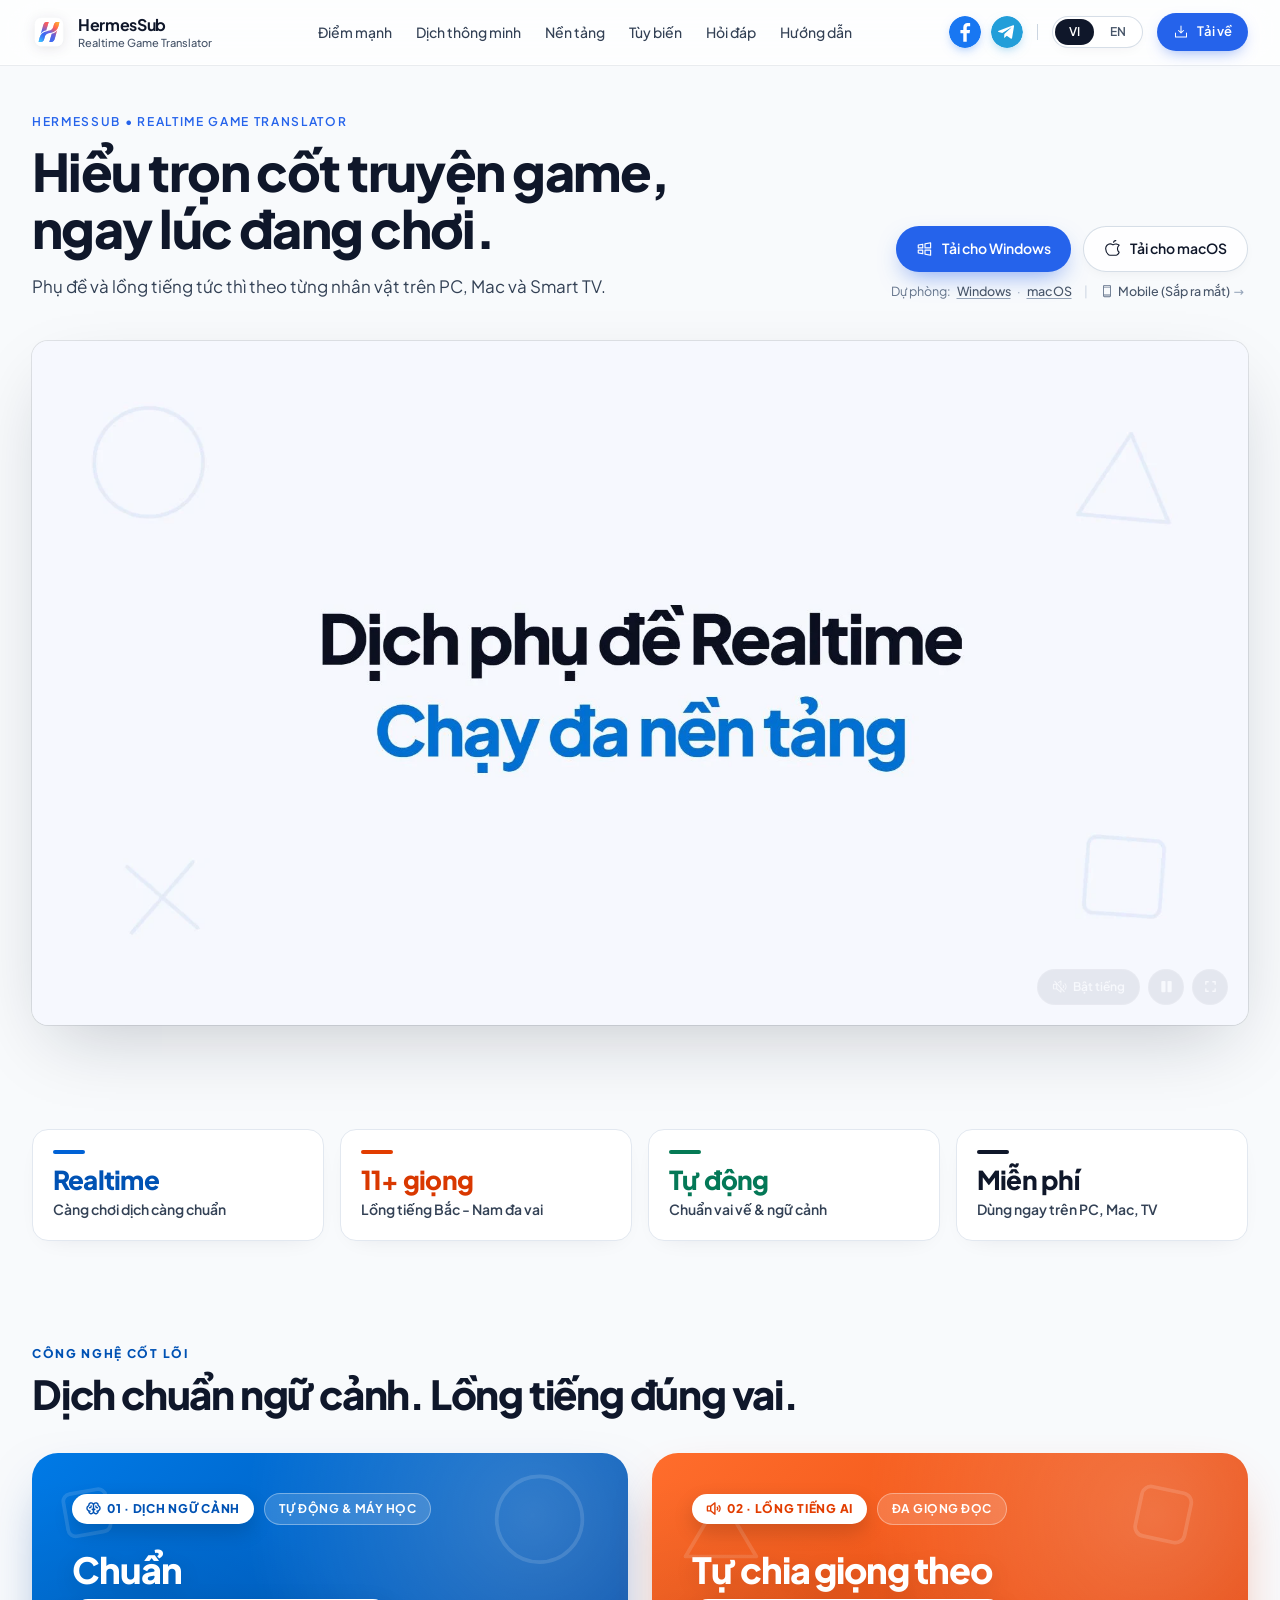
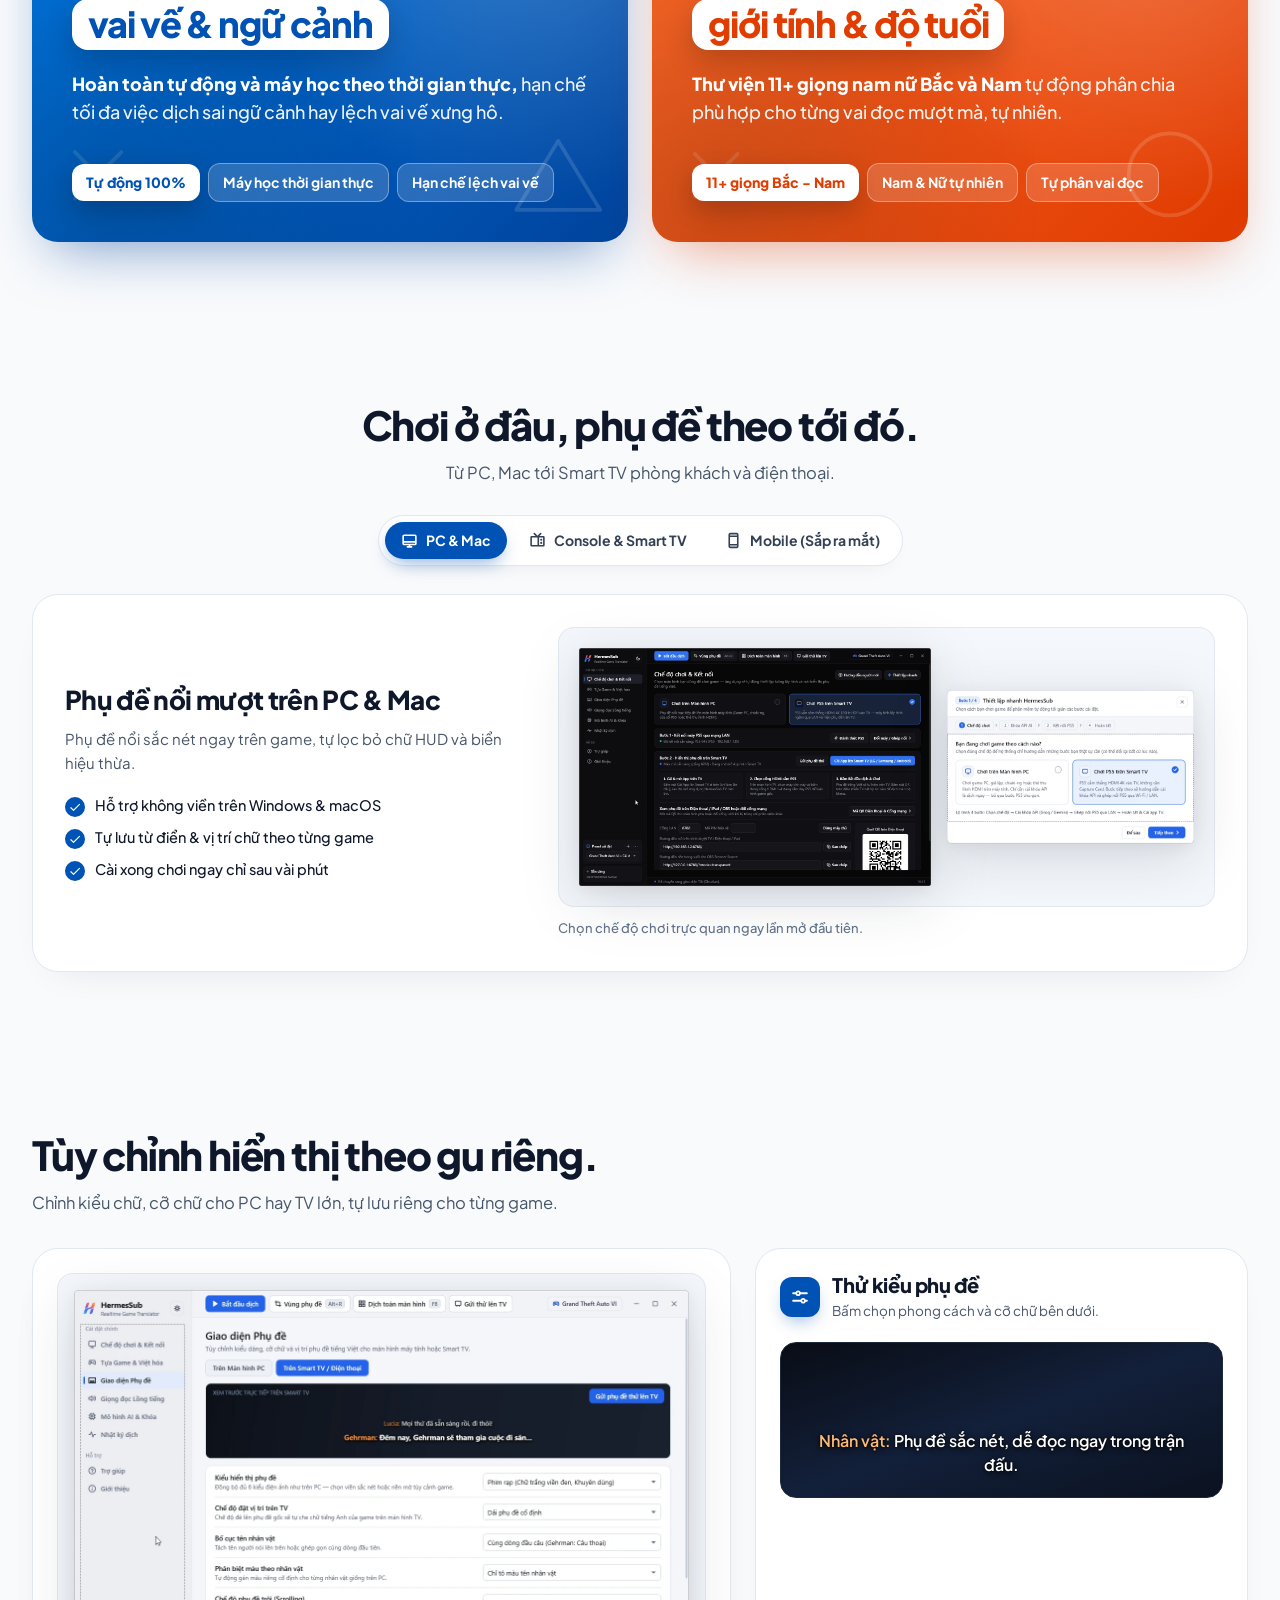
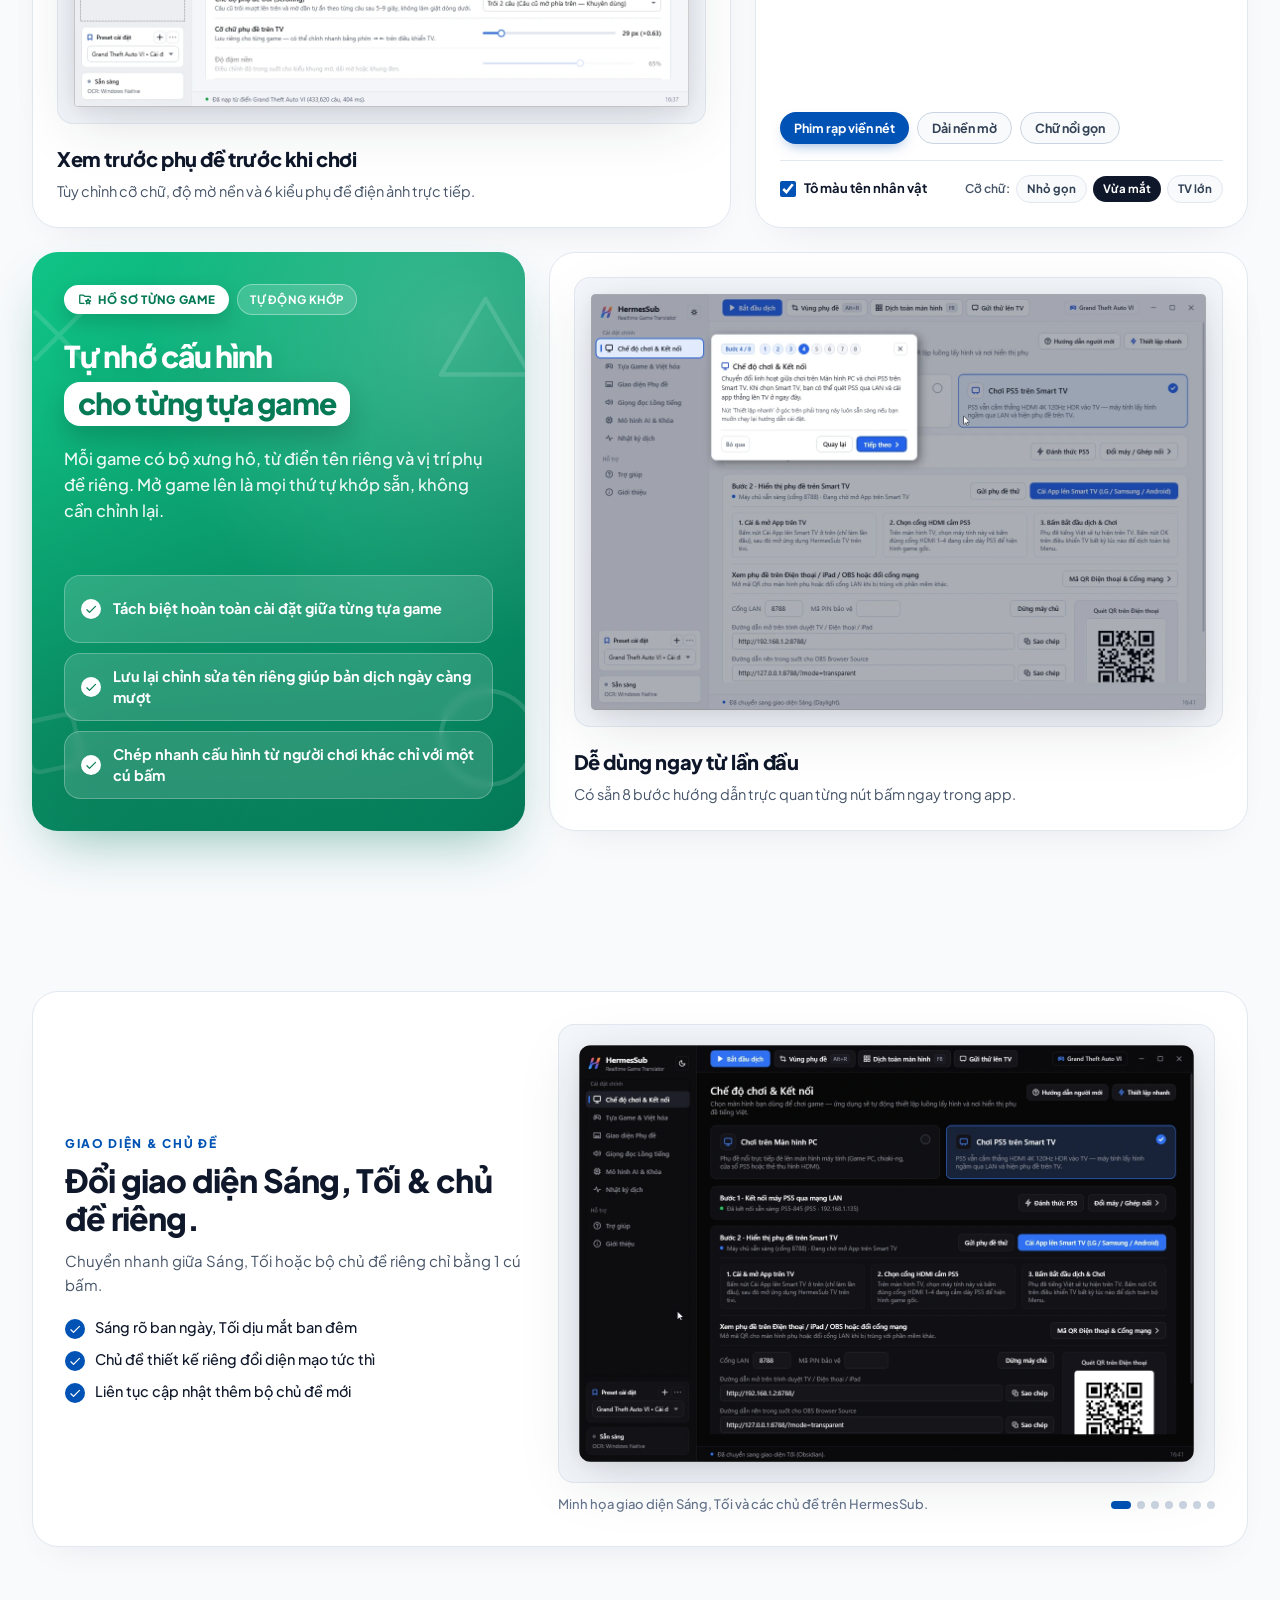
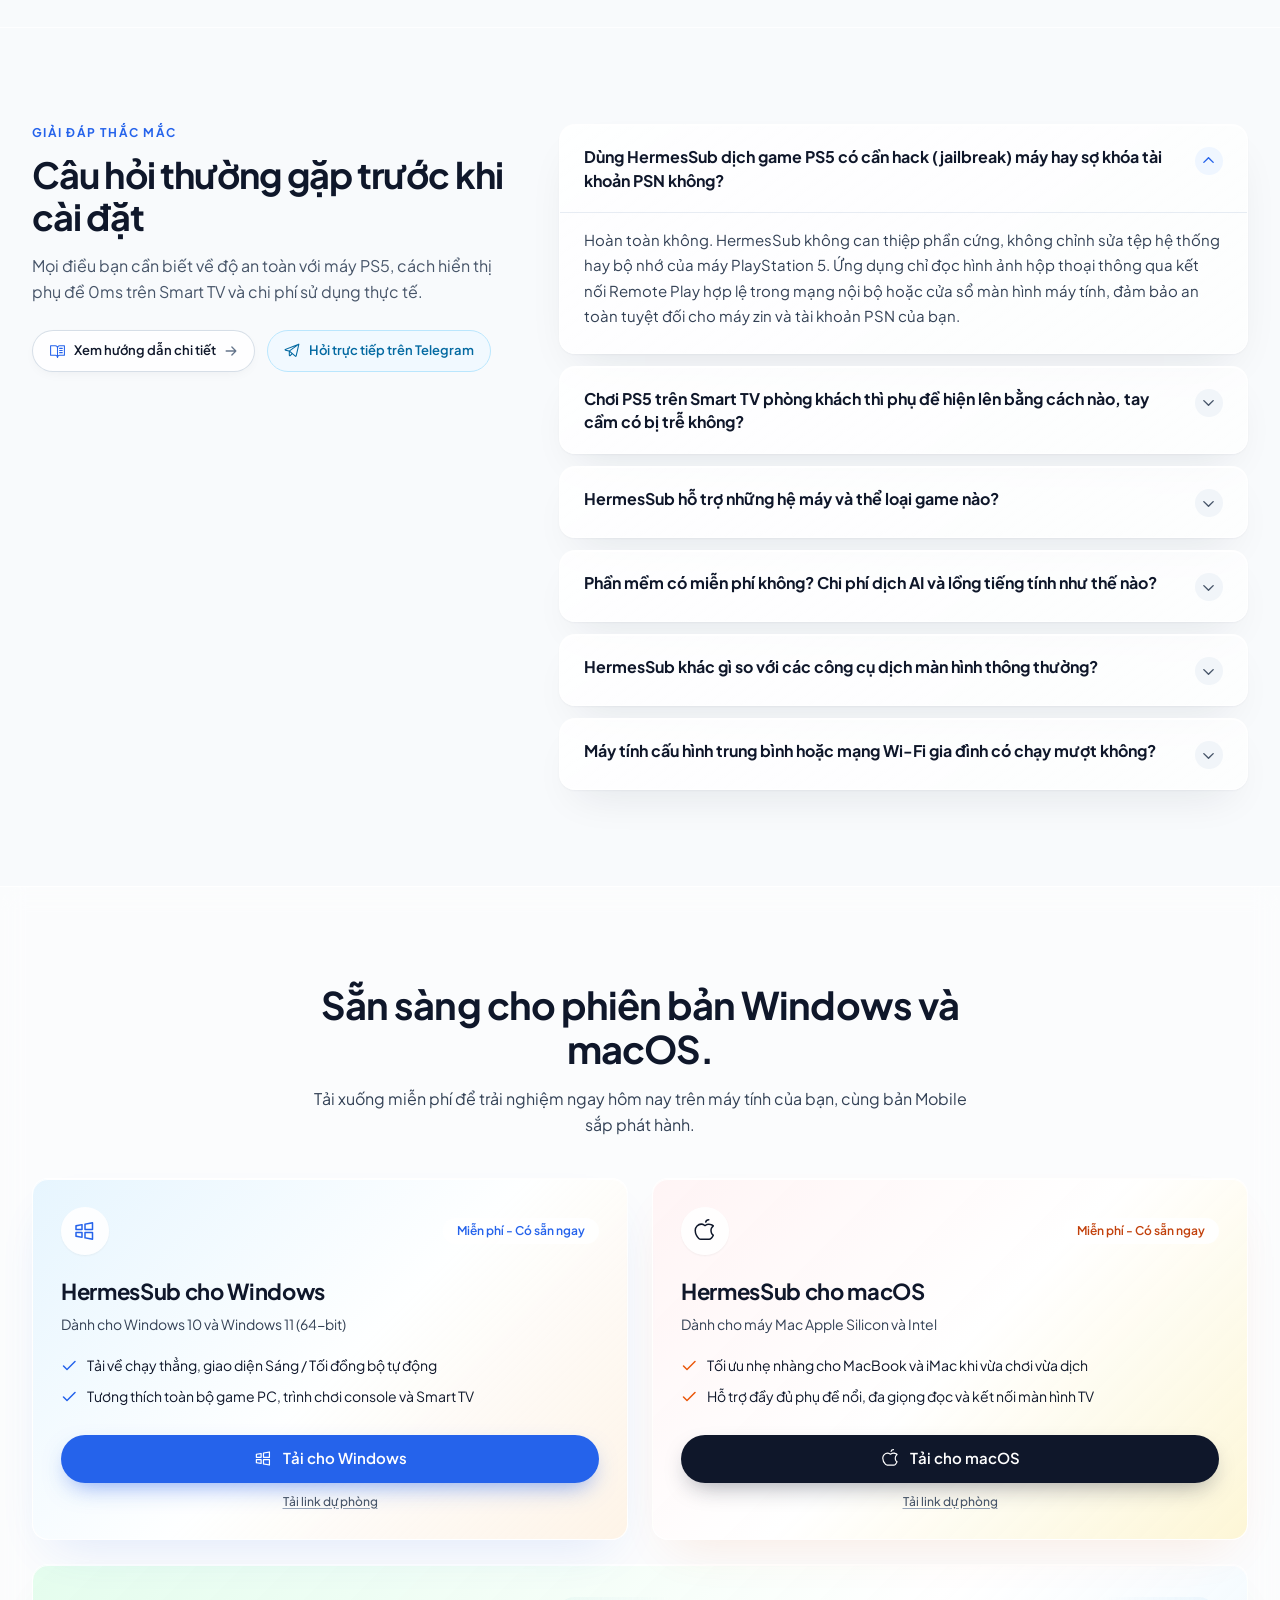
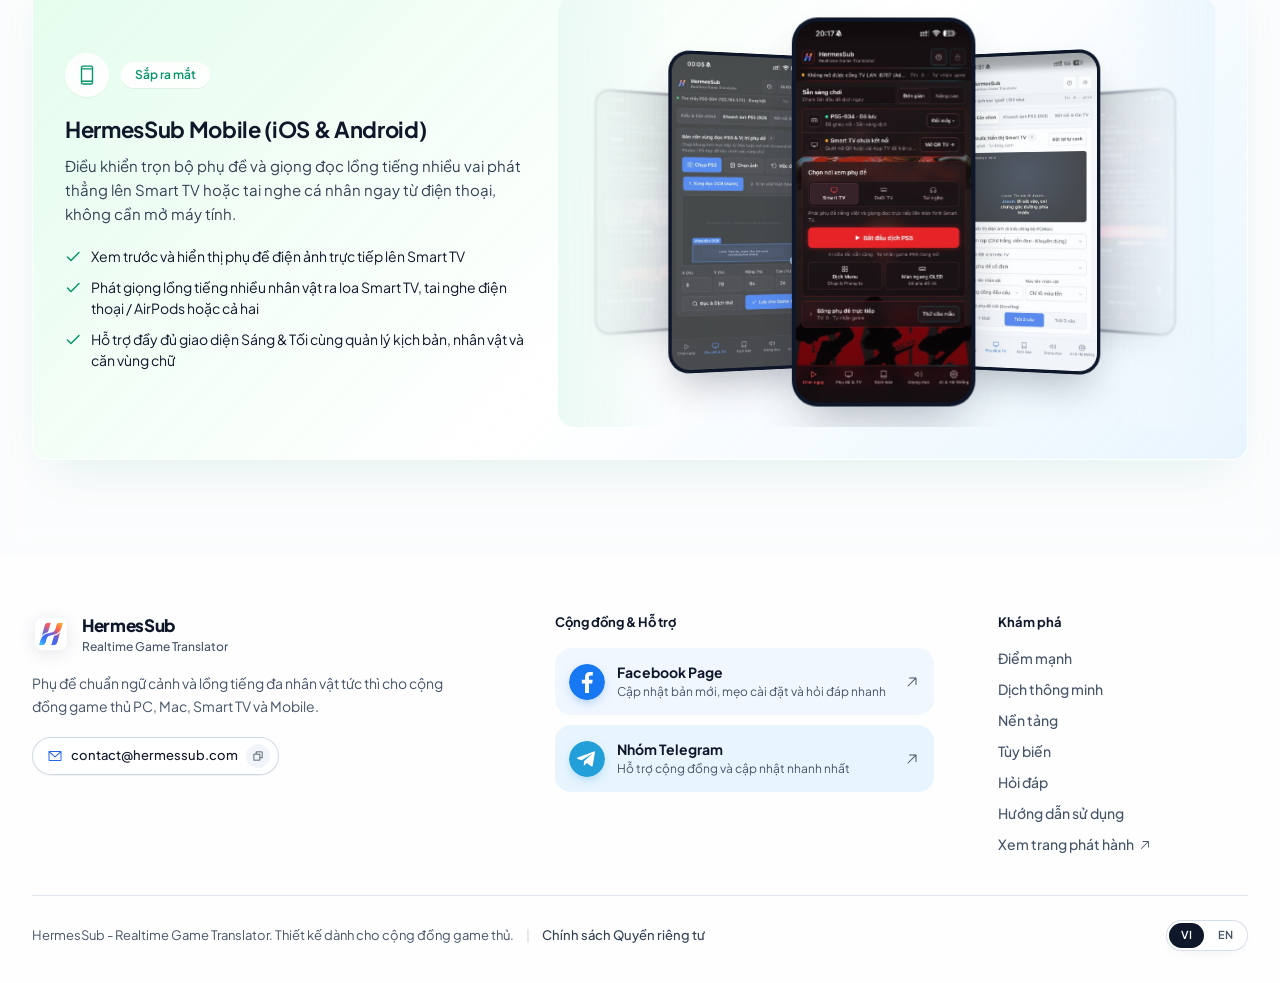
==== commit 48a38f81: "style(ui): equalize height and increase border radius on per-game profile bullets" ====
--- a/index.html
+++ b/index.html
@@ -28,11 +28,11 @@
     <meta name="twitter:image" content="https://hermessub.com/images/app_icon_light.png" />
     <script id="hermessub-jsonld" type="application/ld+json">{"@context":"https://schema.org","@graph":[{"@type":"Organization","@id":"https://hermessub.com/#organization","name":"HermesSub","url":"https://hermessub.com/","logo":{"@type":"ImageObject","url":"https://hermessub.com/images/app_icon_light.png","width":512,"height":512},"email":"contact@hermessub.com","sameAs":["https://github.com/HermesSub/hermessub.github.io","https://www.facebook.com/hermessub","https://t.me/hermessub_com"]},{"@type":"WebSite","@id":"https://hermessub.com/#website","url":"https://hermessub.com/","name":"HermesSub","alternateName":"HermesSub - Realtime Game Translator","inLanguage":["vi","en"],"publisher":{"@id":"https://hermessub.com/#organization"}},{"@type":"SoftwareApplication","@id":"https://hermessub.com/#software","name":"HermesSub","applicationCategory":"GameApplication","applicationSubCategory":"Real-Time Game Subtitle Translator & AI Voice Dubbing","operatingSystem":"Windows 10, Windows 11, macOS (Apple Silicon), Android TV, LG webOS, Samsung Tizen, iOS","softwareVersion":"1.0.4","inLanguage":"vi","url":"https://hermessub.com/","description":"Dịch phụ đề game thời gian thực chuẩn xưng hô nhân vật và lồng tiếng AI đa giọng đọc trên PC, Mac, PS5 (không cần hack) và Smart TV. Tải miễn phí.","downloadUrl":["https://github.com/HermesSub/hermessub.github.io/releases/download/v1.0.4/HermesSub-win-x64.zip","https://github.com/HermesSub/hermessub.github.io/releases/download/v1.0.4/HermesSub-osx-arm64.zip"],"screenshot":"https://hermessub.com/screenshots/subtitle-studio-light.webp","image":"https://hermessub.com/images/app_icon_light.png","offers":{"@type":"Offer","price":"0","priceCurrency":"USD"},"publisher":{"@id":"https://hermessub.com/#organization"}},{"@type":"VideoObject","@id":"https://hermessub.com/#promo-video","name":"HermesSub - Trình diễn dịch phụ đề và lồng tiếng game thời gian thực","description":"Xem HermesSub dịch phụ đề chuẩn xưng hô nhân vật và lồng tiếng trực tiếp ngay trong cảnh game trên PC, Mac, PS5 và Smart TV.","thumbnailUrl":["https://hermessub.com/videos/hermessub-promo-poster.webp"],"uploadDate":"2026-11-25T00:00:00+07:00","duration":"PT1M10S","contentUrl":"https://media.hermessub.com/Videos/hermessub-promo.mp4?v=2","embedUrl":"https://hermessub.com/","inLanguage":"vi","publisher":{"@id":"https://hermessub.com/#organization"}},{"@type":"FAQPage","@id":"https://hermessub.com/#faq","inLanguage":"vi","mainEntity":[{"@type":"Question","name":"Dùng HermesSub dịch game PS5 có cần hack (jailbreak) máy hay sợ khóa tài khoản PSN không?","acceptedAnswer":{"@type":"Answer","text":"Hoàn toàn không. HermesSub không can thiệp phần cứng, không chỉnh sửa tệp hệ thống hay bộ nhớ của máy PlayStation 5. Ứng dụng chỉ đọc hình ảnh hộp thoại thông qua kết nối Remote Play hợp lệ trong mạng nội bộ hoặc cửa sổ màn hình máy tính, đảm bảo an toàn tuyệt đối cho máy zin và tài khoản PSN của bạn."}},{"@type":"Question","name":"Chơi PS5 trên Smart TV phòng khách thì phụ đề hiện lên bằng cách nào, tay cầm có bị trễ không?","acceptedAnswer":{"@type":"Answer","text":"Tay cầm DualSense vẫn kết nối trực tiếp vào máy PS5 ở tài khoản PSN chính và xuất hình qua cáp HDMI gốc nên độ trễ điều khiển là 0ms. HermesSub chạy ngầm qua một tài khoản PSN phụ để đọc thoại, sau đó đẩy lớp phụ đề tiếng Việt sắc nét nổi trực tiếp lên Smart TV (hỗ trợ LG webOS, Samsung Tizen và Android TV)."}},{"@type":"Question","name":"HermesSub hỗ trợ những hệ máy và thể loại game nào?","acceptedAnswer":{"@type":"Answer","text":"Ứng dụng hoạt động trên PC Windows 10/11, macOS (Apple Silicon), máy chơi game cầm tay chạy Windows và PlayStation 5 (qua Remote Play, chiaki-ng hoặc Capture Card), xuất phụ đề ngay trên màn hình máy tính hoặc Smart TV. Bạn có thể dịch mọi tựa game cốt truyện, nhập vai, phiêu lưu tiếng Anh, Nhật, Trung, Hàn sang tiếng Việt theo thời gian thực."}},{"@type":"Question","name":"Phần mềm có miễn phí không? Chi phí dịch AI và lồng tiếng tính như thế nào?","acceptedAnswer":{"@type":"Answer","text":"Bạn tải và sử dụng HermesSub hoàn toàn miễn phí. Các gói từ điển cộng đồng có sẵn và giọng đọc ngoại tuyến chạy ngay trên máy không tốn bất kỳ chi phí nào. Khi cần dịch câu thoại mới trực tuyến, bạn có thể chọn Google Dịch miễn phí hoặc tự gắn API key cá nhân (Gemini, DeepSeek, Groq, OpenAI) với chi phí thực dùng rất thấp và tự chủ hoàn toàn."}},{"@type":"Question","name":"HermesSub khác gì so với các công cụ dịch màn hình thông thường?","acceptedAnswer":{"@type":"Answer","text":"Các công cụ OCR phổ thông dịch rời rạc từng câu khiến lời thoại loạn xưng hô (lúc tôi-bạn, lúc anh-em) và sai lệch thuật ngữ game. HermesSub ghi nhớ mạch truyện, tự động khóa đúng vai vế xưng hô giữa từng cặp nhân vật, tích lũy từ điển riêng theo tựa game và hỗ trợ lồng tiếng AI tách giọng riêng biệt cho từng nhân vật."}},{"@type":"Question","name":"Máy tính cấu hình trung bình hoặc mạng Wi-Fi gia đình có chạy mượt không?","acceptedAnswer":{"@type":"Answer","text":"HermesSub được tối ưu nhẹ tài nguyên để chạy song song mà không làm tụt FPS của game. Quá trình truyền hình ảnh nội bộ từ PS5 và đẩy phụ đề sang Smart TV diễn ra trực tiếp trong mạng Wi-Fi/LAN trong nhà, không vòng qua máy chủ trung gian nên phản hồi gần như tức thì."}}]}]}</script>
     <!--seo-head-end-->
-    <script type="module" crossorigin src="/assets/index-CoPVpTu-.js"></script>
-    <link rel="stylesheet" crossorigin href="/assets/index-_E6OBn-Y.css">
+    <script type="module" crossorigin src="/assets/index-BJT_en9N.js"></script>
+    <link rel="stylesheet" crossorigin href="/assets/index-CgXjbnzS.css">
   </head>
   <body class="bg-[#F8FAFC] text-[#0F172A] antialiased selection:bg-[#2563EB]/15 selection:text-[#0F172A]">
-    <div id="root"><link rel="preload" as="image" href="/images/hermessub-logo-light.svg"/><link rel="preload" as="image" href="/images/social-facebook.svg"/><link rel="preload" as="image" href="/images/social-telegram.svg"/><link rel="preload" as="image" href="/screenshots/theme-obsidian.webp"/><link rel="preload" as="image" href="/screenshots/mobile-play-akira.webp"/><link rel="preload" as="image" href="/screenshots/mobile-tv-subtitles.jpg"/><link rel="preload" as="image" href="/screenshots/mobile-scripts-gta6.webp"/><link rel="preload" as="image" href="/screenshots/mobile-tv-voice.jpg"/><link rel="preload" as="image" href="/screenshots/mobile-themes-cyberpunk.webp"/><link rel="preload" as="image" href="/screenshots/mobile-roi-dark.webp"/><div class="relative min-h-[100dvh] text-[#0F172A]"><div aria-hidden="true" class="pastel-ambient-canvas pointer-events-none fixed inset-0 -z-10"></div><header class="sticky top-0 z-40 border-b border-white/80 bg-white/75 shadow-[0_1px_0_rgba(15,23,42,0.06)] backdrop-blur-xl"><nav aria-label="Primary Navigation" class="mx-auto flex h-16 max-w-[1320px] items-center justify-between gap-2 px-4 sm:gap-4 md:px-8"><a href="#" class="flex shrink-0 items-center gap-2.5 rounded-2xl py-1 pr-1 transition-opacity hover:opacity-90 sm:gap-3 sm:pr-2"><img src="/images/hermessub-logo-light.svg" alt="HermesSub" width="32" height="32" class="h-8 w-8 shrink-0 object-contain drop-shadow-[0_2px_6px_rgba(15,23,42,0.1)] sm:h-[34px] sm:w-[34px]"/><div class="flex flex-col leading-none"><span class="text-[15px] font-bold tracking-[-0.02em] text-[#0F172A] sm:text-[16px]">HermesSub</span><span class="mt-1 hidden text-[11px] font-medium text-[#475569] sm:block">Realtime Game Translator</span></div></a><ul class="hidden items-center gap-5 xl:gap-6 lg:flex"><li><a href="#highlights" class="whitespace-nowrap text-[14px] font-medium text-[#334155] transition-colors hover:text-[#2563EB]">Điểm mạnh</a></li><li><a href="#intelligence" class="whitespace-nowrap text-[14px] font-medium text-[#334155] transition-colors hover:text-[#2563EB]">Dịch thông minh</a></li><li><a href="#platforms" class="whitespace-nowrap text-[14px] font-medium text-[#334155] transition-colors hover:text-[#2563EB]">Nền tảng</a></li><li><a href="#customize" class="whitespace-nowrap text-[14px] font-medium text-[#334155] transition-colors hover:text-[#2563EB]">Tùy biến</a></li><li><a href="#faq" class="whitespace-nowrap text-[14px] font-medium text-[#334155] transition-colors hover:text-[#2563EB]">Hỏi đáp</a></li><li><a href="/guides/" class="whitespace-nowrap text-[14px] transition-colors hover:text-[#2563EB] font-medium text-[#334155]">Hướng dẫn</a></li></ul><div class="flex shrink-0 items-center gap-3 sm:gap-3.5"><div class="flex items-center gap-2.5 sm:gap-2.5"><a href="https://www.facebook.com/hermessub" target="_blank" rel="noopener noreferrer" aria-label="Trang Facebook HermesSub" title="Facebook Page" class="inline-flex h-7 w-7 items-center justify-center rounded-full shadow-[0_4px_12px_-4px_rgba(24,119,242,0.55)] transition-transform hover:scale-108 active:scale-95 sm:h-8 sm:w-8"><img src="/images/social-facebook.svg" alt="Facebook" width="32" height="32" class="h-7 w-7 rounded-full sm:h-8 sm:w-8"/></a><a href="https://t.me/hermessub_com" target="_blank" rel="noopener noreferrer" aria-label="Cộng đồng Telegram HermesSub" title="Nhóm Telegram" class="inline-flex h-7 w-7 items-center justify-center rounded-full shadow-[0_4px_12px_-4px_rgba(34,158,217,0.55)] transition-transform hover:scale-108 active:scale-95 sm:h-8 sm:w-8"><img src="/images/social-telegram.svg" alt="Telegram" width="32" height="32" class="h-7 w-7 rounded-full sm:h-8 sm:w-8"/></a></div><span aria-hidden="true" class="hidden h-4 w-px bg-[#CBD5E1] sm:inline-block"></span><div role="group" aria-label="Language switcher" class="glass-pill flex items-center gap-0.5 rounded-full p-0.5"><a href="/" hrefLang="vi" aria-current="true" class="rounded-full px-3 py-1 text-[11px] font-semibold transition-colors sm:px-3.5 sm:text-[12px] bg-[#0F172A] text-[#FFFFFF]">VI</a><a href="/en/" hrefLang="en" class="rounded-full px-3 py-1 text-[11px] font-semibold transition-colors sm:px-3.5 sm:text-[12px] text-[#475569] hover:text-[#0F172A]">EN</a></div><a href="#download" class="hidden min-h-[38px] items-center gap-2 whitespace-nowrap rounded-full bg-[#2563EB] px-4 py-2 text-[13px] font-semibold text-[#FFFFFF] shadow-[0_6px_16px_-6px_rgba(37,99,235,0.55)] transition-all hover:bg-[#1D4ED8] active:scale-[0.98] sm:inline-flex"><svg xmlns="http://www.w3.org/2000/svg" width="16" height="16" fill="currentColor" viewBox="0 0 256 256" aria-hidden="true"><path d="M224,144v64a8,8,0,0,1-8,8H40a8,8,0,0,1-8-8V144a8,8,0,0,1,16,0v56H208V144a8,8,0,0,1,16,0Zm-101.66,5.66a8,8,0,0,0,11.32,0l40-40a8,8,0,0,0-11.32-11.32L136,124.69V32a8,8,0,0,0-16,0v92.69L93.66,98.34a8,8,0,0,0-11.32,11.32Z"></path></svg><span>Tải về</span></a><button type="button" aria-label="Mở menu điều hướng" aria-expanded="false" class="glass-pill inline-flex h-8 w-8 items-center justify-center rounded-full text-[#0F172A] transition-colors hover:bg-white sm:h-9 sm:w-9 lg:hidden"><svg xmlns="http://www.w3.org/2000/svg" width="17" height="17" fill="currentColor" viewBox="0 0 256 256" aria-hidden="true"><path d="M224,128a8,8,0,0,1-8,8H40a8,8,0,0,1,0-16H216A8,8,0,0,1,224,128ZM40,72H216a8,8,0,0,0,0-16H40a8,8,0,0,0,0,16ZM216,184H40a8,8,0,0,0,0,16H216a8,8,0,0,0,0-16Z"></path></svg></button></div></nav></header><main id="main-content"><section class="pt-8 pb-14 md:pt-12 md:pb-20"><div class="mx-auto max-w-[1320px] px-5 md:px-8"><div class="grid grid-cols-1 items-end gap-7 lg:grid-cols-12"><div class="lg:col-span-6 xl:col-span-7"><p class="text-[12px] font-semibold tracking-[0.14em] text-[#2563EB] uppercase">HERMESSUB • REALTIME GAME TRANSLATOR</p><h1 class="mt-3 text-[28px] leading-[1.1] font-extrabold tracking-[-0.03em] text-[#0F172A] sm:text-[40px] lg:text-[46px] xl:text-[52px]">Hiểu trọn cốt truyện game,<br/>ngay lúc đang chơi.</h1><p class="mt-4 max-w-[54ch] text-[15px] leading-[1.6] text-[#334155] sm:text-[17px]">Phụ đề và lồng tiếng tức thì theo từng nhân vật trên PC, Mac và Smart TV.</p></div><div class="flex flex-col items-start gap-2.5 lg:col-span-6 lg:items-end xl:col-span-5"><div class="grid w-full grid-cols-2 gap-2.5 sm:flex sm:w-auto sm:flex-row sm:flex-nowrap sm:items-center sm:gap-3 lg:justify-end"><a href="https://github.com/HermesSub/hermessub.github.io/releases/download/v1.0.4/HermesSub-win-x64.zip" target="_blank" rel="noopener noreferrer" class="inline-flex min-h-[44px] items-center justify-center gap-1.5 whitespace-nowrap rounded-full bg-[#2563EB] px-3 py-2 text-[13px] font-semibold text-[#FFFFFF] shadow-[0_10px_24px_-8px_rgba(37,99,235,0.58)] transition-all hover:bg-[#1D4ED8] active:scale-[0.98] sm:min-h-[46px] sm:gap-2 sm:px-5 sm:py-2.5 sm:text-[14px]"><svg xmlns="http://www.w3.org/2000/svg" width="16" height="16" fill="currentColor" viewBox="0 0 256 256" class="shrink-0 sm:h-[18px] sm:w-[18px]" aria-hidden="true"><path d="M208,136H128a8,8,0,0,0-8,8v57.45a8,8,0,0,0,6.57,7.88l80,14.54A7.61,7.61,0,0,0,208,224a8,8,0,0,0,8-8V144A8,8,0,0,0,208,136Zm-8,70.41-64-11.63V152h64ZM96,136H32a8,8,0,0,0-8,8v40a8,8,0,0,0,6.57,7.87l64,11.64a8.54,8.54,0,0,0,1.43.13,8,8,0,0,0,8-8V144A8,8,0,0,0,96,136Zm-8,50.05-48-8.73V152H88ZM213.13,33.86a8,8,0,0,0-6.56-1.73l-80,14.55A8,8,0,0,0,120,54.55V112a8,8,0,0,0,8,8h80a8,8,0,0,0,8-8V40A8,8,0,0,0,213.13,33.86ZM200,104H136V61.22l64-11.63ZM101.13,54.22a8,8,0,0,0-6.56-1.73l-64,11.64A8,8,0,0,0,24,72v40a8,8,0,0,0,8,8H96a8,8,0,0,0,8-8V60.36A8,8,0,0,0,101.13,54.22ZM88,104H40V78.68L88,70Z"></path></svg><span>Tải cho Windows</span></a><a href="https://github.com/HermesSub/hermessub.github.io/releases/download/v1.0.4/HermesSub-osx-arm64.zip" target="_blank" rel="noopener noreferrer" class="glass-pill inline-flex min-h-[44px] items-center justify-center gap-1.5 whitespace-nowrap rounded-full px-3 py-2 text-[13px] font-semibold text-[#0F172A] transition-all hover:bg-white active:scale-[0.98] sm:min-h-[46px] sm:gap-2 sm:px-5 sm:py-2.5 sm:text-[14px]"><svg xmlns="http://www.w3.org/2000/svg" width="16" height="16" fill="currentColor" viewBox="0 0 256 256" class="shrink-0 sm:h-[18px] sm:w-[18px]" aria-hidden="true"><path d="M223.3,169.59a8.07,8.07,0,0,0-2.8-3.4C203.53,154.53,200,134.64,200,120c0-17.67,13.47-33.06,21.5-40.67a8,8,0,0,0,0-11.62C208.82,55.74,187.82,48,168,48a72.2,72.2,0,0,0-40,12.13,71.56,71.56,0,0,0-90.71,9.09A74.63,74.63,0,0,0,16,123.4a127.06,127.06,0,0,0,40.14,89.73A39.8,39.8,0,0,0,83.59,224h87.68a39.84,39.84,0,0,0,29.12-12.57,125,125,0,0,0,17.82-24.6C225.23,174,224.33,172,223.3,169.59Zm-34.63,30.94a23.76,23.76,0,0,1-17.4,7.47H83.59a23.82,23.82,0,0,1-16.44-6.51A111.14,111.14,0,0,1,32,123,58.5,58.5,0,0,1,48.65,80.47,54.81,54.81,0,0,1,88,64h.78A55.45,55.45,0,0,1,123,76.28a8,8,0,0,0,10,0A55.44,55.44,0,0,1,168,64a70.64,70.64,0,0,1,36,10.35c-13,14.52-20,30.47-20,45.65,0,23.77,7.64,42.73,22.18,55.3A105.82,105.82,0,0,1,188.67,200.53ZM128.23,30A40,40,0,0,1,167,0h1a8,8,0,0,1,0,16h-1a24,24,0,0,0-23.24,18,8,8,0,1,1-15.5-4Z"></path></svg><span>Tải cho macOS</span></a></div><div class="flex w-full flex-wrap items-center justify-between gap-x-2 gap-y-1 px-0.5 text-[11.5px] text-[#64748B] sm:w-auto sm:justify-start sm:gap-x-3 sm:px-1 sm:text-[12.5px] lg:justify-end"><span class="inline-flex items-center gap-x-1.5 whitespace-nowrap"><span>Dự phòng:</span><a href="https://media.hermessub.com/Releases/v1.0.4/HermesSub-win-x64.zip" target="_blank" rel="noopener noreferrer" class="font-medium text-[#475569] underline decoration-[#94A3B8] underline-offset-2 transition-colors hover:text-[#2563EB] hover:decoration-[#2563EB]">Windows</a><span aria-hidden="true" class="text-[#94A3B8]">·</span><a href="https://media.hermessub.com/Releases/v1.0.4/HermesSub-osx-arm64.zip" target="_blank" rel="noopener noreferrer" class="font-medium text-[#475569] underline decoration-[#94A3B8] underline-offset-2 transition-colors hover:text-[#0F172A] hover:decoration-[#0F172A]">macOS</a></span><span aria-hidden="true" class="hidden text-[#CBD5E1] sm:inline">|</span><a href="#download" class="group inline-flex items-center gap-1 whitespace-nowrap font-medium text-[#475569] transition-colors hover:text-[#2563EB]"><svg xmlns="http://www.w3.org/2000/svg" width="14" height="14" fill="currentColor" viewBox="0 0 256 256" class="shrink-0 text-[#64748B] transition-colors group-hover:text-[#2563EB]" aria-hidden="true"><path d="M176,16H80A24,24,0,0,0,56,40V216a24,24,0,0,0,24,24h96a24,24,0,0,0,24-24V40A24,24,0,0,0,176,16ZM72,64H184V192H72Zm8-32h96a8,8,0,0,1,8,8v8H72V40A8,8,0,0,1,80,32Zm96,192H80a8,8,0,0,1-8-8v-8H184v8A8,8,0,0,1,176,224Z"></path></svg><span>Mobile (Sắp ra mắt)</span><span aria-hidden="true" class="text-[#94A3B8] transition-transform group-hover:translate-x-0.5 group-hover:text-[#2563EB]">→</span></a></div></div></div><div class="mt-8 aspect-video w-full md:mt-10"><div class="group relative h-full w-full overflow-hidden rounded-2xl bg-[#F6F8FC] shadow-[0_28px_72px_-20px_rgba(15,23,42,0.22)] ring-1 ring-[#0F172A]/10"><div class="relative flex h-full w-full items-center justify-center"><video poster="/videos/hermessub-promo-poster.webp" autoPlay="" loop="" muted="" playsInline="" preload="metadata" class="h-full w-full cursor-pointer bg-[#F6F8FC] object-cover"><source src="https://media.hermessub.com/Videos/hermessub-promo-av1.mp4" type="video/mp4; codecs=&quot;av01.0.08M.08, mp4a.40.2&quot;"/><source src="https://media.hermessub.com/Videos/hermessub-promo.mp4?v=2" type="video/mp4"/></video><div data-controls-visible="false" class="pointer-events-none absolute z-10 flex items-center transition-opacity duration-300 right-2 bottom-2 gap-1.5 sm:right-5 sm:bottom-5 sm:gap-2 opacity-30"><button type="button" aria-label="Bật tiếng" class="pointer-events-auto inline-flex h-7 w-7 sm:h-9 sm:w-auto items-center justify-center sm:gap-1.5 rounded-full border sm:px-3.5 text-[12px] font-semibold transition-all duration-300 active:scale-95 border-white/15 bg-[#0F172A]/24 text-[#FFFFFF]/90 backdrop-blur-[3px] hover:bg-[#0F172A]/72"><svg xmlns="http://www.w3.org/2000/svg" width="14" height="14" fill="currentColor" viewBox="0 0 256 256" class="sm:h-[15px] sm:w-[15px]" aria-hidden="true"><path d="M53.92,34.62A8,8,0,1,0,42.08,45.38L73.55,80H32A16,16,0,0,0,16,96v64a16,16,0,0,0,16,16H77.25l69.84,54.31A8,8,0,0,0,160,224V175.09l42.08,46.29a8,8,0,1,0,11.84-10.76ZM32,96H72v64H32ZM144,207.64,88,164.09V95.89l56,61.6Zm42-63.77a24,24,0,0,0,0-31.72,8,8,0,1,1,12-10.57,40,40,0,0,1,0,52.88,8,8,0,0,1-12-10.59Zm-80.16-76a8,8,0,0,1,1.4-11.23l39.85-31A8,8,0,0,1,160,32v74.83a8,8,0,0,1-16,0V48.36l-26.94,21A8,8,0,0,1,105.84,67.91ZM248,128a79.9,79.9,0,0,1-20.37,53.34,8,8,0,0,1-11.92-10.67,64,64,0,0,0,0-85.33,8,8,0,1,1,11.92-10.67A79.83,79.83,0,0,1,248,128Z"></path></svg><span class="hidden sm:inline">Bật tiếng</span></button><button type="button" aria-label="Tạm dừng" class="pointer-events-auto inline-flex h-7 w-7 sm:h-9 sm:w-9 items-center justify-center rounded-full border transition-all duration-300 active:scale-95 border-white/15 bg-[#0F172A]/24 text-[#FFFFFF]/90 backdrop-blur-[3px] hover:bg-[#0F172A]/72"><svg xmlns="http://www.w3.org/2000/svg" width="13" height="13" fill="currentColor" viewBox="0 0 256 256" class="sm:h-[15px] sm:w-[15px]" aria-hidden="true"><path d="M216,48V208a16,16,0,0,1-16,16H160a16,16,0,0,1-16-16V48a16,16,0,0,1,16-16h40A16,16,0,0,1,216,48ZM96,32H56A16,16,0,0,0,40,48V208a16,16,0,0,0,16,16H96a16,16,0,0,0,16-16V48A16,16,0,0,0,96,32Z"></path></svg></button><button type="button" aria-label="Toàn màn hình" class="pointer-events-auto inline-flex h-7 w-7 sm:h-9 sm:w-9 items-center justify-center rounded-full border transition-all duration-300 active:scale-95 border-white/15 bg-[#0F172A]/24 text-[#FFFFFF]/90 backdrop-blur-[3px] hover:bg-[#0F172A]/72"><svg xmlns="http://www.w3.org/2000/svg" width="14" height="14" fill="currentColor" viewBox="0 0 256 256" class="sm:h-[15px] sm:w-[15px]" aria-hidden="true"><path d="M220,48V88a12,12,0,0,1-24,0V60H168a12,12,0,0,1,0-24h40A12,12,0,0,1,220,48ZM88,196H60V168a12,12,0,0,0-24,0v40a12,12,0,0,0,12,12H88a12,12,0,0,0,0-24Zm120-40a12,12,0,0,0-12,12v28H168a12,12,0,0,0,0,24h40a12,12,0,0,0,12-12V168A12,12,0,0,0,208,156ZM88,36H48A12,12,0,0,0,36,48V88a12,12,0,0,0,24,0V60H88a12,12,0,0,0,0-24Z"></path></svg></button></div></div></div></div></div></section><section id="highlights" aria-label="Điểm mạnh" class="scroll-mt-20 py-4 md:py-6"><div class="mx-auto max-w-[1320px] px-4 sm:px-5 md:px-8"><div class="grid grid-cols-2 gap-3 lg:grid-cols-4 lg:gap-4"><div class="flex flex-col justify-between rounded-2xl border border-[#E2E8F0] bg-[#FFFFFF] p-4 shadow-[0_8px_24px_-16px_rgba(15,23,42,0.14)] sm:p-5"><span aria-hidden="true" class="h-1 w-8 rounded-full bg-[#0062D6]"></span><div class="mt-3"><p class="text-[21px] leading-[1.1] font-extrabold tracking-[-0.03em] sm:text-[26px] text-[#0052B4]">Realtime</p><p class="mt-1.5 text-[13px] leading-[1.4] font-semibold text-[#334155] sm:text-[14px]">Càng chơi dịch càng chuẩn</p></div></div><div class="flex flex-col justify-between rounded-2xl border border-[#E2E8F0] bg-[#FFFFFF] p-4 shadow-[0_8px_24px_-16px_rgba(15,23,42,0.14)] sm:p-5"><span aria-hidden="true" class="h-1 w-8 rounded-full bg-[#E23D00]"></span><div class="mt-3"><p class="text-[21px] leading-[1.1] font-extrabold tracking-[-0.03em] sm:text-[26px] text-[#D93800]">11+ giọng</p><p class="mt-1.5 text-[13px] leading-[1.4] font-semibold text-[#334155] sm:text-[14px]">Lồng tiếng Bắc - Nam đa vai</p></div></div><div class="flex flex-col justify-between rounded-2xl border border-[#E2E8F0] bg-[#FFFFFF] p-4 shadow-[0_8px_24px_-16px_rgba(15,23,42,0.14)] sm:p-5"><span aria-hidden="true" class="h-1 w-8 rounded-full bg-[#057A55]"></span><div class="mt-3"><p class="text-[21px] leading-[1.1] font-extrabold tracking-[-0.03em] sm:text-[26px] text-[#047857]">Tự động</p><p class="mt-1.5 text-[13px] leading-[1.4] font-semibold text-[#334155] sm:text-[14px]">Chuẩn vai vế &amp; ngữ cảnh</p></div></div><div class="flex flex-col justify-between rounded-2xl border border-[#E2E8F0] bg-[#FFFFFF] p-4 shadow-[0_8px_24px_-16px_rgba(15,23,42,0.14)] sm:p-5"><span aria-hidden="true" class="h-1 w-8 rounded-full bg-[#0F172A]"></span><div class="mt-3"><p class="text-[21px] leading-[1.1] font-extrabold tracking-[-0.03em] sm:text-[26px] text-[#0F172A]">Miễn phí</p><p class="mt-1.5 text-[13px] leading-[1.4] font-semibold text-[#334155] sm:text-[14px]">Dùng ngay trên PC, Mac, TV</p></div></div></div></div></section><section id="intelligence" class="scroll-mt-20 py-14 md:py-20"><div class="mx-auto max-w-[1320px] px-4 sm:px-5 md:px-8"><div class="" style="opacity:0;transform:translateY(18px)"><div class="max-w-[980px]"><p class="text-[12px] font-extrabold tracking-[0.14em] text-[#0052B4] uppercase">CÔNG NGHỆ CỐT LÕI</p><h2 class="mt-2 text-[28px] leading-[1.15] font-extrabold tracking-[-0.03em] text-[#0F172A] sm:text-[36px] md:text-[40px]">Dịch chuẩn ngữ cảnh. Lồng tiếng đúng vai.</h2></div></div><div class="mt-7 grid grid-cols-1 gap-5 md:mt-9 lg:grid-cols-2 lg:gap-6"><div class="h-full" style="opacity:0;transform:translateY(18px)"><article style="background:linear-gradient(135deg, #007AE6 0%, #00439C 100%);box-shadow:0 24px 56px -20px rgba(0, 67, 156, 0.52)" class="relative flex h-full flex-col justify-between overflow-hidden rounded-[26px] p-6 text-[#FFFFFF] sm:p-8 md:p-10"><svg aria-hidden="true" viewBox="0 0 640 420" fill="none" class="pointer-events-none absolute inset-0 h-full w-full opacity-[0.13]" preserveAspectRatio="xMidYMid slice"><circle cx="545" cy="72" r="46" stroke="#FFFFFF" stroke-width="4"></circle><polygon points="565,310 610,384 520,384" stroke="#FFFFFF" stroke-width="4" stroke-linejoin="round"></polygon><g stroke="#FFFFFF" stroke-width="4" stroke-linecap="round"><line x1="46" y1="322" x2="96" y2="372"></line><line x1="96" y1="322" x2="46" y2="372"></line></g><rect x="36" y="42" width="46" height="46" rx="8" transform="rotate(-10 59 65)" stroke="#FFFFFF" stroke-width="4"></rect></svg><div aria-hidden="true" style="background:radial-gradient(circle at 84% 16%, rgba(255,255,255,0.20) 0%, rgba(255,255,255,0) 48%), radial-gradient(circle at 12% 90%, rgba(0,0,0,0.16) 0%, rgba(0,0,0,0) 52%)" class="pointer-events-none absolute inset-0"></div><div class="relative z-10"><div class="flex flex-wrap items-center gap-2.5"><span style="color:#0052B4" class="inline-flex items-center gap-1.5 rounded-full bg-[#FFFFFF] px-3.5 py-1.5 text-[12px] font-extrabold tracking-[0.06em] uppercase shadow-[0_8px_20px_rgba(0,0,0,0.16)]"><svg xmlns="http://www.w3.org/2000/svg" width="15" height="15" fill="currentColor" viewBox="0 0 256 256" aria-hidden="true"><path d="M252,124a60.14,60.14,0,0,0-32-53.08,52,52,0,0,0-92-32.11A52,52,0,0,0,36,70.92a60,60,0,0,0,0,106.14,52,52,0,0,0,92,32.13,52,52,0,0,0,92-32.13A60.05,60.05,0,0,0,252,124ZM88,204a28,28,0,0,1-26.85-20.07c1,0,1.89.07,2.85.07h8a12,12,0,0,0,0-24H64A36,36,0,0,1,52,90.05a12,12,0,0,0,8-11.32V72a28,28,0,0,1,56,0v60.18a51.61,51.61,0,0,0-7.2-3.85,12,12,0,1,0-9.6,22A28,28,0,0,1,88,204Zm104-44h-8a12,12,0,0,0,0,24h8c1,0,1.9,0,2.85-.07a28,28,0,1,1-38-33.61,12,12,0,1,0-9.6-22,51.61,51.61,0,0,0-7.2,3.85V72a28,28,0,0,1,56,0v6.73a12,12,0,0,0,8,11.32,36,36,0,0,1-12,70Zm16-44a12,12,0,0,1-12,12,40,40,0,0,1-40-40V84a12,12,0,0,1,24,0v4a16,16,0,0,0,16,16A12,12,0,0,1,208,116ZM100,88a40,40,0,0,1-40,40,12,12,0,0,1,0-24A16,16,0,0,0,76,88V84a12,12,0,0,1,24,0Z"></path></svg><span>01 · DỊCH NGỮ CẢNH</span></span><span class="inline-flex items-center rounded-full border border-white/35 bg-white/16 px-3.5 py-1.5 text-[12px] font-bold tracking-[0.04em] text-[#FFFFFF] uppercase">TỰ ĐỘNG &amp; MÁY HỌC</span></div><h3 class="mt-6 text-[28px] leading-[1.18] font-extrabold tracking-[-0.03em] text-[#FFFFFF] [text-shadow:0_6px_22px_rgba(0,0,0,0.14)] sm:text-[34px] md:text-[36px]"><span class="block">Chuẩn</span><span style="color:#0052B4" class="mt-2 inline-block rounded-2xl bg-[#FFFFFF] px-4 py-1 text-shadow-none shadow-[0_12px_28px_rgba(0,0,0,0.18)]">vai vế &amp; ngữ cảnh</span></h3><p class="mt-5 max-w-[44ch] text-[16px] leading-[1.6] font-medium text-white/92 sm:text-[18px]"><strong class="font-extrabold text-[#FFFFFF]">Hoàn toàn tự động và máy học theo thời gian thực,</strong> <!-- -->hạn chế tối đa việc dịch sai ngữ cảnh hay lệch vai vế xưng hô.</p></div><ul class="relative z-10 mt-7 flex flex-wrap items-center gap-2 pt-2"><li style="color:#0052B4" class="rounded-xl bg-[#FFFFFF] px-3.5 py-2 text-[13px] font-extrabold shadow-[0_10px_24px_rgba(0,0,0,0.18)] sm:text-[14px]">Tự động 100%</li><li class="rounded-xl border border-white/35 bg-white/16 px-3.5 py-2 text-[13px] font-bold text-[#FFFFFF] sm:text-[14px]">Máy học thời gian thực</li><li class="rounded-xl border border-white/35 bg-white/16 px-3.5 py-2 text-[13px] font-bold text-[#FFFFFF] sm:text-[14px]">Hạn chế lệch vai vế</li></ul></article></div><div class="h-full" style="opacity:0;transform:translateY(18px)"><article style="background:linear-gradient(135deg, #FF6D2C 0%, #DF3A00 100%);box-shadow:0 24px 56px -20px rgba(223, 58, 0, 0.48)" class="relative flex h-full flex-col justify-between overflow-hidden rounded-[26px] p-6 text-[#FFFFFF] sm:p-8 md:p-10"><svg aria-hidden="true" viewBox="0 0 640 420" fill="none" class="pointer-events-none absolute inset-0 h-full w-full opacity-[0.14]" preserveAspectRatio="xMidYMid slice"><rect x="522" y="40" width="54" height="54" rx="10" transform="rotate(12 549 67)" stroke="#FFFFFF" stroke-width="4"></rect><circle cx="556" cy="346" r="44" stroke="#FFFFFF" stroke-width="4"></circle><polygon points="74,48 112,112 36,112" stroke="#FFFFFF" stroke-width="4" stroke-linejoin="round"></polygon><g stroke="#FFFFFF" stroke-width="4" stroke-linecap="round"><line x1="46" y1="324" x2="92" y2="370"></line><line x1="92" y1="324" x2="46" y2="370"></line></g></svg><div aria-hidden="true" style="background:radial-gradient(circle at 84% 16%, rgba(255,255,255,0.20) 0%, rgba(255,255,255,0) 48%), radial-gradient(circle at 12% 90%, rgba(0,0,0,0.16) 0%, rgba(0,0,0,0) 52%)" class="pointer-events-none absolute inset-0"></div><div class="relative z-10"><div class="flex flex-wrap items-center gap-2.5"><span style="color:#E23D00" class="inline-flex items-center gap-1.5 rounded-full bg-[#FFFFFF] px-3.5 py-1.5 text-[12px] font-extrabold tracking-[0.06em] uppercase shadow-[0_8px_20px_rgba(0,0,0,0.16)]"><svg xmlns="http://www.w3.org/2000/svg" width="15" height="15" fill="currentColor" viewBox="0 0 256 256" aria-hidden="true"><path d="M157.27,21.22a12,12,0,0,0-12.64,1.31L75.88,76H32A20,20,0,0,0,12,96v64a20,20,0,0,0,20,20H75.88l68.75,53.47A12,12,0,0,0,164,224V32A12,12,0,0,0,157.27,21.22ZM36,100H68v56H36Zm104,99.46L92,162.13V93.87l48-37.33ZM212,128a44,44,0,0,1-11,29.11,12,12,0,1,1-18-15.88,20,20,0,0,0,0-26.43,12,12,0,0,1,18-15.86A43.94,43.94,0,0,1,212,128Zm40,0a83.87,83.87,0,0,1-21.39,56,12,12,0,0,1-17.89-16,60,60,0,0,0,0-80,12,12,0,1,1,17.88-16A83.87,83.87,0,0,1,252,128Z"></path></svg><span>02 · LỒNG TIẾNG AI</span></span><span class="inline-flex items-center rounded-full border border-white/35 bg-white/16 px-3.5 py-1.5 text-[12px] font-bold tracking-[0.04em] text-[#FFFFFF] uppercase">ĐA GIỌNG ĐỌC</span></div><h3 class="mt-6 text-[28px] leading-[1.18] font-extrabold tracking-[-0.03em] text-[#FFFFFF] [text-shadow:0_6px_22px_rgba(0,0,0,0.14)] sm:text-[34px] md:text-[36px]"><span class="block">Tự chia giọng theo</span><span style="color:#E23D00" class="mt-2 inline-block rounded-2xl bg-[#FFFFFF] px-4 py-1 text-shadow-none shadow-[0_12px_28px_rgba(0,0,0,0.18)]">giới tính &amp; độ tuổi</span></h3><p class="mt-5 max-w-[44ch] text-[16px] leading-[1.6] font-medium text-white/92 sm:text-[18px]"><strong class="font-extrabold text-[#FFFFFF]">Thư viện 11+ giọng nam nữ Bắc và Nam</strong> <!-- -->tự động phân chia phù hợp cho từng vai đọc mượt mà, tự nhiên.</p></div><ul class="relative z-10 mt-7 flex flex-wrap items-center gap-2 pt-2"><li style="color:#E23D00" class="rounded-xl bg-[#FFFFFF] px-3.5 py-2 text-[13px] font-extrabold shadow-[0_10px_24px_rgba(0,0,0,0.18)] sm:text-[14px]">11+ giọng Bắc - Nam</li><li class="rounded-xl border border-white/35 bg-white/16 px-3.5 py-2 text-[13px] font-bold text-[#FFFFFF] sm:text-[14px]">Nam &amp; Nữ tự nhiên</li><li class="rounded-xl border border-white/35 bg-white/16 px-3.5 py-2 text-[13px] font-bold text-[#FFFFFF] sm:text-[14px]">Tự phân vai đọc</li></ul></article></div></div></div></section><section id="platforms" class="scroll-mt-20 py-14 md:py-20"><div class="mx-auto max-w-[1320px] px-4 sm:px-5 md:px-8"><div class="" style="opacity:0;transform:translateY(18px)"><div class="mx-auto max-w-[700px] text-center"><h2 class="text-[28px] leading-[1.15] font-extrabold tracking-[-0.03em] text-[#0F172A] sm:text-[36px] md:text-[40px]">Chơi ở đâu, phụ đề theo tới đó.</h2><p class="mt-3 text-[15.5px] leading-[1.6] text-[#475569] sm:text-[16.5px]">Từ PC, Mac tới Smart TV phòng khách và điện thoại.</p></div></div><div class="mt-7 flex justify-center"><div class="grid w-full grid-cols-3 gap-1 rounded-2xl border border-[#E2E8F0] bg-[#FFFFFF] p-1 shadow-[0_8px_24px_-16px_rgba(15,23,42,0.14)] sm:inline-flex sm:w-auto sm:gap-1.5 sm:rounded-full sm:p-1.5"><button type="button" class="inline-flex min-h-[40px] items-center justify-center gap-1.5 rounded-xl px-2 py-2 text-[12.5px] font-bold whitespace-nowrap transition-all sm:min-h-0 sm:gap-2 sm:rounded-full sm:px-4 sm:text-[14px] bg-[#0052B4] text-[#FFFFFF] shadow-[0_8px_18px_-6px_rgba(0,82,180,0.5)]"><svg xmlns="http://www.w3.org/2000/svg" width="15" height="15" fill="currentColor" viewBox="0 0 256 256" class="shrink-0 sm:h-[17px] sm:w-[17px]" aria-hidden="true"><path d="M208,36H48A28,28,0,0,0,20,64V172a28,28,0,0,0,28,28h68v12H96a12,12,0,0,0,0,24h64a12,12,0,0,0,0-24H140V200h68a28,28,0,0,0,28-28V64A28,28,0,0,0,208,36ZM48,60H208a4,4,0,0,1,4,4v72H44V64A4,4,0,0,1,48,60ZM208,176H48a4,4,0,0,1-4-4V160H212v12A4,4,0,0,1,208,176Z"></path></svg><span class="sm:hidden">PC &amp; Mac</span><span class="hidden sm:inline">PC &amp; Mac</span></button><button type="button" class="inline-flex min-h-[40px] items-center justify-center gap-1.5 rounded-xl px-2 py-2 text-[12.5px] font-bold whitespace-nowrap transition-all sm:min-h-0 sm:gap-2 sm:rounded-full sm:px-4 sm:text-[14px] text-[#334155] hover:bg-[#F1F5F9] hover:text-[#0F172A]"><svg xmlns="http://www.w3.org/2000/svg" width="15" height="15" fill="currentColor" viewBox="0 0 256 256" class="shrink-0 sm:h-[17px] sm:w-[17px]" aria-hidden="true"><path d="M216,60H157l27.52-27.52a12,12,0,0,0-17-17L128,55,88.49,15.51a12,12,0,0,0-17,17L99,60H40A20,20,0,0,0,20,80V200a20,20,0,0,0,20,20H216a20,20,0,0,0,20-20V80A20,20,0,0,0,216,60ZM44,84h84V196H44ZM212,196H152V84h60Zm-44-80a16,16,0,1,1,16,16A16,16,0,0,1,168,116Zm32,48a16,16,0,1,1-16-16A16,16,0,0,1,200,164Z"></path></svg><span class="sm:hidden">Smart TV</span><span class="hidden sm:inline">Console &amp; Smart TV</span></button><button type="button" class="inline-flex min-h-[40px] items-center justify-center gap-1.5 rounded-xl px-2 py-2 text-[12.5px] font-bold whitespace-nowrap transition-all sm:min-h-0 sm:gap-2 sm:rounded-full sm:px-4 sm:text-[14px] text-[#334155] hover:bg-[#F1F5F9] hover:text-[#0F172A]"><svg xmlns="http://www.w3.org/2000/svg" width="15" height="15" fill="currentColor" viewBox="0 0 256 256" class="shrink-0 sm:h-[17px] sm:w-[17px]" aria-hidden="true"><path d="M176,12H80A28,28,0,0,0,52,40V216a28,28,0,0,0,28,28h96a28,28,0,0,0,28-28V40A28,28,0,0,0,176,12ZM76,76H180V180H76Zm4-40h96a4,4,0,0,1,4,4V52H76V40A4,4,0,0,1,80,36Zm96,184H80a4,4,0,0,1-4-4V204H180v12A4,4,0,0,